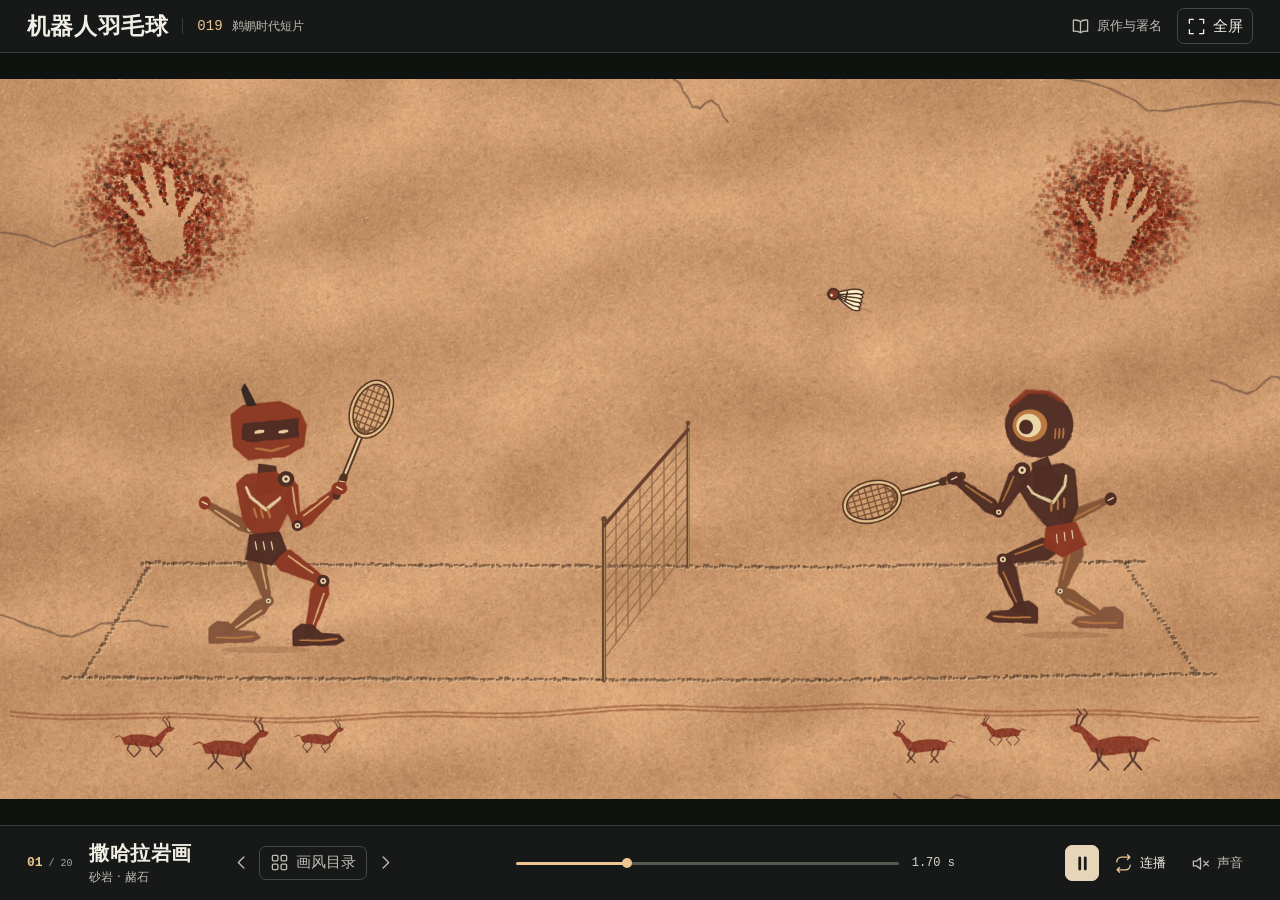
==== index.html @ e21fb422 "Serve only the interactive robot badminton showcase" ====
<!doctype html>
<html lang="zh-CN"><head>
<meta charset="utf-8"><meta name="viewport" content="width=device-width, initial-scale=1, viewport-fit=cover">
<meta name="color-scheme" content="dark"><meta name="theme-color" content="#171918">
<title>机器人羽毛球 · 20 种画风 | 鹈鹕时代短片 019</title>
<style>
:root{--bg:#171918;--fg:#f1eee6;--soft:#bdbdb4;--rule:#393c37;--gold:#edc693;--mono:"SFMono-Regular",Consolas,"Liberation Mono",monospace;font:15px/1.4 "MiSans","PingFang SC","Microsoft YaHei",system-ui,sans-serif;color:var(--fg);background:var(--bg)}
*{box-sizing:border-box}body{margin:0}button,a,input{font:inherit}button{color:inherit;cursor:pointer}a{color:var(--gold);text-underline-offset:.2em}button:focus-visible,a:focus-visible,input:focus-visible,canvas:focus-visible,summary:focus-visible{outline:2px solid var(--gold);outline-offset:3px}
button{border:1px solid transparent;border-radius:7px;background:none;padding:0}button:hover{background:#343731}.symbol{width:19px;height:19px;fill:none;stroke:currentColor;stroke-width:1.65;stroke-linecap:round;stroke-linejoin:round;flex:none}.defs{position:absolute;overflow:hidden;width:0;height:0}
.app{min-height:100vh;height:100svh;display:grid;grid-template-rows:auto minmax(0,1fr) auto}.top,.dock{display:flex;align-items:center;gap:15px;padding-inline:clamp(12px,2.1vw,40px);position:relative;z-index:2}.top{min-height:53px;border-bottom:1px solid var(--rule);justify-content:space-between}.identity,.tools,.buttons,.progress,.switches,.styleInfo{display:flex;align-items:center}
.identity{gap:14px}.identity h1{font-size:clamp(17px,1.8vw,24px);letter-spacing:.025em;font-weight:610;margin:0}.edition{font-size:12px;color:var(--soft);white-space:nowrap}.edition b{color:var(--gold);font:500 14px var(--mono);padding-right:6px}.identity .edition{border-left:1px solid var(--rule);padding-left:14px}
.tools,.buttons{gap:5px}.tool{display:inline-flex;align-items:center;justify-content:center;gap:7px;min-height:36px;padding:0 9px;color:var(--soft);white-space:nowrap}.tool:hover,.tool[aria-pressed=true]{color:var(--fg)}.tool[aria-pressed=true] .symbol{color:var(--gold)}.source{font-size:13px}.screen{color:var(--fg);border-color:#454840}.stage{position:relative;min-height:0;overflow:hidden;display:grid;place-items:center;background:#101210}.stage canvas{position:absolute;inset:0;display:block;width:100%;height:100%;object-fit:contain;touch-action:manipulation}
.dock{min-height:75px;border-top:1px solid var(--rule);justify-content:space-between;gap:clamp(8px,1.4vw,24px)}.styleInfo{gap:clamp(9px,1.3vw,21px);min-width:0}.idx,.clock{font:13px var(--mono);font-variant-numeric:tabular-nums;white-space:nowrap}.idx{color:var(--gold)}.idx small{color:#a4a89d;font-size:10px}.styleText{min-width:7.9em}.styleName{font-size:clamp(17px,1.6vw,24px);font-weight:600;letter-spacing:.025em;line-height:1.34}.material{color:var(--soft);font-size:12px;margin-top:2px}.switches{gap:1px}.arrow,.iconbtn{width:34px;height:36px;display:inline-grid;place-items:center}.arrow{color:var(--soft)}.pick{border-color:#474a43;padding:0 10px;min-height:34px}
.progress{flex:1;max-width:440px;gap:11px}.clock{color:#d7d9cd;min-width:3.5em;font-size:12px}.range{--p:0%;appearance:none;-webkit-appearance:none;min-width:42px;width:100%;height:22px;background:transparent;cursor:pointer}
.range::-webkit-slider-runnable-track{height:3px;border-radius:4px;background:linear-gradient(to right,var(--gold) 0 var(--p),#55594e var(--p) 100%)}
.range::-moz-range-track{height:3px;background:#55594e}.range::-moz-range-progress{height:3px;background:var(--gold)}.range::-webkit-slider-thumb{appearance:none;-webkit-appearance:none;background:var(--gold);border:0;border-radius:50%;width:10px;height:10px;margin-top:-3.5px}.range::-moz-range-thumb{width:10px;height:10px;border:0;background:var(--gold);border-radius:50%}
.buttons .play{color:#191b17;background:#e6d5b8;border-color:#e6d5b8}.buttons .play:hover{background:#f1e4cf}.switchLabel{font-size:13px}.status{position:absolute;bottom:18px;left:50%;transform:translateX(-50%);background:#302c25;color:#fff2dd;padding:6px 12px;border-radius:6px;z-index:3}.status:empty{display:none}
dialog{color:var(--fg);background:#20231f;border:1px solid #55594d;border-radius:14px;padding:0;width:min(820px,94vw);max-height:87svh;box-shadow:0 22px 90px #000a}dialog::backdrop{background:#0a0d0bcc}.modalHead,.modalFoot{display:flex;align-items:center;justify-content:space-between;gap:12px;padding:14px 20px}.modalHead{border-bottom:1px solid var(--rule)}.modalHead h2{font-size:19px;margin:0}.modalFoot{border-top:1px solid var(--rule);color:var(--soft);font-size:12px}.grid{display:grid;grid-template-columns:repeat(4,minmax(0,1fr));gap:5px;padding:12px}.grid button{position:relative;text-align:left;min-height:62px;padding:9px 10px;border:1px solid #393c35;color:var(--soft)}.grid button:hover{border-color:#737264}.grid button[aria-current=true]{background:#3c382f;border-color:#b79a71;color:var(--fg)}.grid .n{font:11px var(--mono);color:var(--gold);padding-right:6px}.grid .name{font-weight:600;color:var(--fg);font-size:15px}.grid small{display:block;font-size:11px;margin-top:3px}
.credits{width:min(630px,94vw)}.creditBody{padding:7px 20px 20px;font-size:14px;line-height:1.72}.creditBody a{overflow-wrap:anywhere}.creditBody details{border-top:1px solid var(--rule);padding:8px 0}.creditBody summary{cursor:pointer}.creditBody pre{white-space:pre-wrap;overflow-wrap:anywhere;color:var(--soft);font:12px/1.55 var(--mono)}
.present .app{position:fixed;inset:0;display:block;height:100dvh;min-height:0;background:#080908}.present .stage{position:absolute;inset:0;background:#080908}.present .top,.present .dock{position:absolute;left:0;right:0;background:#191c18ed;transition:opacity .18s}.present .top{top:0}.present .dock{bottom:0}.present.clean .top,.present.clean .dock{opacity:0;pointer-events:none}.present.clean,.present.clean .stage{cursor:none}
@media(min-width:1500px){.top{min-height:58px}.dock{min-height:83px}.styleText{min-width:10em}.progress{max-width:570px}}
@media(max-width:950px){.top,.dock{padding-inline:12px;gap:8px}.dock{min-height:65px}.styleText{min-width:6.2em}.indexTotal,.auxText{display:none}.tool{gap:4px;padding-inline:6px}.styleInfo{gap:7px}.grid{grid-template-columns:repeat(3,minmax(0,1fr))}}
@media(max-width:680px){.top{min-height:47px}.top .edition{font-size:11px;padding-left:9px}.identity{gap:9px}.top .source span,.top .screen span{display:none}.top .tool{min-width:34px}.dock{display:grid;grid-template-columns:minmax(0,1fr) auto;gap:8px 5px;padding-block:9px}.styleInfo{flex-wrap:nowrap}.switches{margin-left:auto}.styleText{min-width:0}.idx{font-size:12px}.material{font-size:11px}.buttons{grid-column:2;grid-row:1}.buttons .switchLabel{display:none}.progress{grid-column:1/-1;grid-row:2;max-width:none}.pick span{display:none}.pick{min-width:30px}.arrow,.iconbtn{width:30px}.grid{grid-template-columns:repeat(2,minmax(0,1fr))}.modalHead,.modalFoot{padding:9px 12px}.grid{padding:8px}.grid button{min-height:51px}.grid small{font-size:10px}}
@media(orientation:portrait){.app{height:auto;min-height:100svh;grid-template-rows:auto auto 1fr;align-content:start}.stage{aspect-ratio:16/9;width:100%;align-self:start}.dock{align-self:start}.present .stage{aspect-ratio:auto;height:100%}}
@media(orientation:landscape) and (max-height:520px){.top{min-height:34px}.top .tool,.top .iconbtn{min-height:28px;height:28px}.dock{min-height:46px}.material{display:none}.identity h1{font-size:16px}}
@media(prefers-reduced-motion:reduce){*{transition:none!important}}
.mobileList{display:none}.present .mobileList{display:none!important}
@media(orientation:portrait) and (max-width:950px){.app{min-height:0}.mobileList{display:block;padding:12px 7px 20px;border-top:1px solid var(--rule)}.mobileList h2{font-size:15px;margin:0 8px 3px;color:var(--soft)}.mobileList .grid{grid-template-columns:repeat(auto-fit,minmax(145px,1fr))}.mobileList .grid button{min-height:48px}}
</style></head><body>
<svg class="defs" aria-hidden="true" xmlns="http://www.w3.org/2000/svg"><defs>
<symbol id="i-grid" viewBox="0 0 24 24"><rect x="3" y="3" width="7" height="7" rx="1.4"/><rect x="14" y="3" width="7" height="7" rx="1.4"/><rect x="3" y="14" width="7" height="7" rx="1.4"/><rect x="14" y="14" width="7" height="7" rx="1.4"/></symbol>
<symbol id="i-full" viewBox="0 0 24 24"><path d="M8 3H3v5m13-5h5v5M3 16v5h5m13-5v5h-5"/></symbol><symbol id="i-shrink" viewBox="0 0 24 24"><path d="M3 8h5V3m13 5h-5V3M8 21v-5H3m13 5v-5h5"/></symbol>
<symbol id="i-book" viewBox="0 0 24 24"><path d="M12 6c-2-2-5-2.6-9-2v14c4-.6 7 0 9 2 2-2 5-2.6 9-2V4c-4-.6-7 0-9 2Zm0 0v14"/></symbol>
<symbol id="i-left" viewBox="0 0 24 24"><path d="m15 5-7 7 7 7"/></symbol><symbol id="i-right" viewBox="0 0 24 24"><path d="m9 5 7 7-7 7"/></symbol>
<symbol id="i-play" viewBox="0 0 24 24"><path d="m7 4 13 8-13 8Z" fill="currentColor" stroke="none"/></symbol><symbol id="i-pause" viewBox="0 0 24 24"><path d="M8.5 5v14m7-14v14" stroke-width="3.5"/></symbol>
<symbol id="i-cycle" viewBox="0 0 24 24"><path d="M3.5 10a6 6 0 0 1 6-6H20m-3-3 3 3-3 3m3.5 7a6 6 0 0 1-6 6H4m3 3-3-3 3-3"/></symbol>
<symbol id="i-volume" viewBox="0 0 24 24"><path d="M3 9h4l5-4v14l-5-4H3Zm13-2c3 2 3 8 0 10m3-13c5 4 5 12 0 16"/></symbol><symbol id="i-mute" viewBox="0 0 24 24"><path d="M3 9h4l5-4v14l-5-4H3Zm13 0 6 6m0-6-6 6"/></symbol>
<symbol id="i-close" viewBox="0 0 24 24"><path d="m5 5 14 14M19 5 5 19"/></symbol>
</defs></svg>
<main class="app">
<header class="top"><div class="identity"><h1>机器人羽毛球</h1><span class="edition"><b>019</b> 鹈鹕时代短片</span></div>
<div class="tools"><button class="tool source" id="creditButton" aria-label="原作与署名"><svg class="symbol" aria-hidden="true"><use href="#i-book"/></svg><span>原作与署名</span></button><button class="tool screen" id="full" aria-label="全屏展示" title="全屏展示 (F)"><svg class="symbol" aria-hidden="true"><use href="#i-full"/></svg><span>全屏</span></button></div></header>
<section class="stage" aria-label="动画主画面"><canvas id="film" width="1920" height="1080" tabindex="0" aria-label="两个机器人打同一回合羽毛球"></canvas><div id="status" class="status" role="status"></div></section>
<footer class="dock">
<div class="styleInfo"><span class="idx"><b id="number">01</b><small class="indexTotal"> / 20</small></span><div class="styleText"><div class="styleName" id="styleName">撒哈拉岩画</div><div class="material" id="material">砂岩 · 赭石</div></div>
<div class="switches"><button class="arrow" id="prev" aria-label="上一种画风" title="上一种画风 (←)"><svg class="symbol" aria-hidden="true"><use href="#i-left"/></svg></button><button class="tool pick" id="openMenu" aria-label="选择画风，全部 20 种" aria-haspopup="dialog"><svg class="symbol" aria-hidden="true"><use href="#i-grid"/></svg><span>画风目录</span></button><button class="arrow" id="next" aria-label="下一种画风" title="下一种画风 (→)"><svg class="symbol" aria-hidden="true"><use href="#i-right"/></svg></button></div></div>
<div class="progress"><input class="range" id="scrub" type="range" min="0" max="179" step="1" value="0" aria-label="逐帧查看六秒回合"><output class="clock" id="time" for="scrub">0.00 s</output></div>
<div class="buttons"><button class="iconbtn play" id="play" aria-label="暂停" title="暂停或播放 (空格)"><svg class="symbol" aria-hidden="true"><use href="#i-pause"/></svg></button><button class="tool" id="cycle" aria-label="连播二十种画风" aria-pressed="true" title="连播全部画风或循环当前画风"><svg class="symbol" aria-hidden="true"><use href="#i-cycle"/></svg><span class="switchLabel">连播</span></button><button class="tool" id="sound" aria-label="开启击球声" aria-pressed="false" title="击球声 (M)"><svg class="symbol" aria-hidden="true"><use href="#i-mute"/></svg><span class="switchLabel">声音</span></button></div>
</footer></main>
<section class="mobileList" aria-label="手机画风目录"><h2>画风目录</h2><div class="grid" id="compactList"></div></section>
<dialog id="menu" aria-labelledby="menuTitle"><div class="modalHead"><h2 id="menuTitle">20 种画风</h2><button class="iconbtn closer" aria-label="关闭画风目录"><svg class="symbol" aria-hidden="true"><use href="#i-close"/></svg></button></div><div class="grid" id="styleList"></div><div class="modalFoot"><span>切换画风会保留当前这一拍</span><span class="auxText">← → 换画风　空格 暂停　F 全屏</span></div></dialog>
<dialog class="credits" id="credits" aria-labelledby="creditTitle"><div class="modalHead"><h2 id="creditTitle">原作与署名</h2><button class="iconbtn closer" aria-label="关闭署名"><svg class="symbol" aria-hidden="true"><use href="#i-close"/></svg></button></div><div class="creditBody">
<p><b>《鹈鹕测试》Pelican Test</b><br>原作与画材代码 © 2026 Elbert，采用 MIT 许可。原作让一只骑车的鹈鹕穿过 20 个时代画框。<br><a href="https://github.com/orbitoo/pelican-test" target="_blank" rel="noopener noreferrer">orbitoo/pelican-test ↗</a> · <a href="https://github.com/orbitoo/pelican-test/tree/59c8ca2657ce5b2cf067969b5bda19d6609af8ac" target="_blank" rel="noopener noreferrer">本次采用的版本</a></p>
<p><b>本次改编 · 机器人羽毛球</b><br>Science Motion Skills 沿用原作的时代顺序、部分画材算法和双骨骼运动学，重新绘制了二十场球局。两台机器人的步法、挥拍、羽毛球轨迹、击球声和这张展示页为本示例制作。<br><a href="https://github.com/Kiki2018888/science-motion-skills/tree/main/skills/019-pelican-era-film" target="_blank" rel="noopener noreferrer">019 号技能与使用说明 ↗</a></p>
<details><summary>上游 MIT 许可全文</summary><pre>MIT License

Copyright (c) 2026 Elbert

Permission is hereby granted, free of charge, to any person obtaining a copy
of this software and associated documentation files (the &quot;Software&quot;), to deal
in the Software without restriction, including without limitation the rights
to use, copy, modify, merge, publish, distribute, sublicense, and/or sell
copies of the Software, and to permit persons to whom the Software is
furnished to do so, subject to the following conditions:

The above copyright notice and this permission notice shall be included in all
copies or substantial portions of the Software.

THE SOFTWARE IS PROVIDED &quot;AS IS&quot;, WITHOUT WARRANTY OF ANY KIND, EXPRESS OR
IMPLIED, INCLUDING BUT NOT LIMITED TO THE WARRANTIES OF MERCHANTABILITY,
FITNESS FOR A PARTICULAR PURPOSE AND NONINFRINGEMENT. IN NO EVENT SHALL THE
AUTHORS OR COPYRIGHT HOLDERS BE LIABLE FOR ANY CLAIM, DAMAGES OR OTHER
LIABILITY, WHETHER IN AN ACTION OF CONTRACT, TORT OR OTHERWISE, ARISING FROM,
OUT OF OR IN CONNECTION WITH THE SOFTWARE OR THE USE OR OTHER DEALINGS IN THE
SOFTWARE.
</pre></details><details><summary>技能包 MIT 许可</summary><pre>MIT License

Copyright (c) 2026 the contributors of the pelican-era-film skill package

Permission is hereby granted, free of charge, to any person obtaining a copy
of this software and associated documentation files (the &quot;Software&quot;), to deal
in the Software without restriction, including without limitation the rights
to use, copy, modify, merge, publish, distribute, sublicense, and/or sell
copies of the Software, and to permit persons to whom the Software is
furnished to do so, subject to the following conditions:

The above copyright notice and this permission notice shall be included in all
copies or substantial portions of the Software.

THE SOFTWARE IS PROVIDED &quot;AS IS&quot;, WITHOUT WARRANTY OF ANY KIND, EXPRESS OR
IMPLIED, INCLUDING BUT NOT LIMITED TO THE WARRANTIES OF MERCHANTABILITY,
FITNESS FOR A PARTICULAR PURPOSE AND NONINFRINGEMENT. IN NO EVENT SHALL THE
AUTHORS OR COPYRIGHT HOLDERS BE LIABLE FOR ANY CLAIM, DAMAGES OR OTHER
LIABILITY, WHETHER IN AN ACTION OF CONTRACT, TORT OR OTHERWISE, ARISING FROM,
OUT OF OR IN CONNECTION WITH THE SOFTWARE OR THE USE OR OTHER DEALINGS IN THE
SOFTWARE.

This license covers the skill instructions and helper scripts in this folder.
It does not relicense the Pelican Test film. A fetched copy remains
Copyright (c) 2026 Elbert under the MIT License shipped in that copy.
Third-party components and fonts keep the notices in references/notices.md.
</pre></details><details><summary>上游第三方声明原文</summary><pre># Third-Party Notices

This project (`《鹈鹕测试》 / Pelican Test`) is written from scratch as an original procedural animation work. No source code, rendered frames, cover art, voice samples, audio tracks, or art briefs were copied from any external short-film repository.

## Bundled / Runtime Open-Source Components

1. **p5.js (`^2.3.4`)**
   - License: GNU Lesser General Public License v2.1 (`LGPL-2.1`)
   - Upstream: https://p5js.org / https://github.com/processing/p5.js
   - Usage: Loaded unmodified as an external library (`public/vendor/p5.min.js`).

2. **p5.brush (`^3.0.0`)**
   - License: MIT License (`MIT`)
   - Copyright (c) Alejandro Campos Uribe
   - Upstream: https://github.com/acamposuribe/p5.brush
   - Transitive dependency: `simplex-noise` (MIT License, Copyright (c) Jonas Wagner)
   - Usage: Loaded as `public/vendor/p5.brush.js`.

3. **puppeteer-core (`^24.x`)**
   - License: Apache License 2.0 (`Apache-2.0`)
   - Upstream: https://github.com/puppeteer/puppeteer
   - Usage: Development/build-time frame &amp; audio capture client connecting to an existing Chrome DevTools Protocol endpoint (`127.0.0.1:19222`). No browser binaries are downloaded or bundled.

4. **Open-Source Fonts (`public/fonts/`)**
   - **Noto Serif SC** &amp; **Noto Sans SC** — SIL Open Font License 1.1 (`OFL-1.1`), Copyright Google LLC / Adobe.
   - **LXGW WenKai Screen (霞鹜文楷)** — SIL Open Font License 1.1 (`OFL-1.1`), Copyright LXGW &amp; Fontworks Inc. (derived from Klee One).
   - **JetBrains Mono** — SIL Open Font License 1.1 (`OFL-1.1`), Copyright JetBrains s.r.o.

5. **External Build Tooling (Not Bundled)**
   - **FFmpeg** — LGPL/GPL (invoked via system CLI in `tools/encode.sh` to mux rendered PNG sequences and procedurally synthesized WAV audio).

## Public-Domain Art Homage &amp; Fictional UI Notice

- Historical art movements and works referenced across scenes (Tassili n&#x27;Ajjer rock art, Ancient Egyptian tomb painting, Eastern Han stone reliefs, Tang dynasty *baimiao*, Northern Song monumental landscape after Fan Kuan&#x27;s *Travelers Among Mountains and Streams*, Zhang Zeduan&#x27;s *Along the River During the Qingming Festival*, Maya codices, Mughal court miniatures, Bada Shanren&#x27;s ink wash, Javanese *Wayang Kulit*, Hiroshige&#x27;s *Fifty-three Stations of the Tōkaidō*, Vincent van Gogh&#x27;s *The Starry Night* [1889], Edvard Munch&#x27;s *The Scream* [1893], and F. W. Murnau&#x27;s *Nosferatu* [1922]) are in the public domain.
- All software interfaces, 8-bit game stages, instant-messaging windows, vaporwave visuals, vertical short-video interfaces, and press-conference props are 100% original fictional designs containing no real brand names, logos, icons, copyrighted characters, level layouts, or sampled audio.
</pre></details></div></dialog>
<script>
// 原作画材.js
// Adapted from orbitoo/pelican-test, commit 59c8ca2657ce5b2cf067969b5bda19d6609af8ac.
// Copyright (c) 2026 Elbert. MIT. See 原作许可/LICENSE.


// rig/pelican.js

function solveTwoBoneIK(rx, ry, tx, ty, L1, L2, bendSign = 1) {
  let dx = tx - rx;
  let dy = ty - ry;
  let d = Math.hypot(dx, dy);
  const minD = Math.abs(L1 - L2) + 1e-3;
  const maxD = L1 + L2 - 1e-3;
  if (d < minD) d = minD;
  if (d > maxD) {
    const k = maxD / d;
    dx *= k;
    dy *= k;
    d = maxD;
  }
  const cosA = (L1 * L1 + d * d - L2 * L2) / (2 * L1 * d);
  const clampedCos = Math.max(-1, Math.min(1, cosA));
  const angleBase = Math.atan2(dy, dx);
  const angleOffset = bendSign * Math.acos(clampedCos);
  const kneeAngle = angleBase + angleOffset;
  return {
    x: rx + L1 * Math.cos(kneeAngle),
    y: ry + L1 * Math.sin(kneeAngle),
    hipAngle: kneeAngle,
  };
}

// scenes/s10_wayang.js

function punchHoleRow(ctx, x0, y0, x1, y1, count, radius, seed = 1) {
  for (let i = 0; i < count; i++) {
    const u = count === 1 ? 0.5 : i / (count - 1);
    const jitter = Math.sin(seed * 7.13 + i * 3.71) * 0.14;
    const r = Math.max(0.8, radius * (1 + jitter));
    const cx = lerp(x0, x1, u);
    const cy = lerp(y0, y1, u);
    ctx.beginPath();
    for (let k = 0; k < 8; k++) {
      const a = (k / 8) * Math.PI * 2 + i * 0.3;
      const rr = r * (k % 2 === 0 ? 1.04 : 0.94);
      if (k === 0) ctx.moveTo(cx + Math.cos(a) * rr, cy + Math.sin(a) * rr);
      else ctx.lineTo(cx + Math.cos(a) * rr, cy + Math.sin(a) * rr);
    }
    ctx.closePath();
    ctx.fill();
  }
}

function punchHoleArc(ctx, cx, cy, r, a0, a1, count, holeR) {
  for (let i = 0; i < count; i++) {
    const u = count === 1 ? 0.5 : i / (count - 1);
    const a = lerp(a0, a1, u);
    const px = cx + Math.cos(a) * r;
    const py = cy + Math.sin(a) * r;
    ctx.beginPath();
    for (let k = 0; k < 8; k++) {
      const ka = (k / 8) * Math.PI * 2 + a;
      const rr = holeR * (k % 2 === 0 ? 1.05 : 0.93);
      if (k === 0) ctx.moveTo(px + Math.cos(ka) * rr, py + Math.sin(ka) * rr);
      else ctx.lineTo(px + Math.cos(ka) * rr, py + Math.sin(ka) * rr);
    }
    ctx.closePath();
    ctx.fill();
  }
}

function punchPetalSlot(ctx, x, y, rx, ry, rot) {
  ctx.save();
  ctx.translate(x, y);
  ctx.rotate(rot);
  ctx.beginPath();
  ctx.moveTo(-rx, 0);
  ctx.quadraticCurveTo(-rx * 0.15, -ry * 1.32, rx, -ry * 0.12);
  ctx.quadraticCurveTo(rx * 0.12, ry * 1.28, -rx, 0);
  ctx.closePath();
  ctx.fill();
  ctx.restore();
}

function drawGegelPivot(ctx, x, y, r = 4.4) {
  ctx.save();
  ctx.translate(x, y);
  ctx.fillStyle = '#fff0ab';
  ctx.strokeStyle = '#241006';
  ctx.lineWidth = 1.45;
  ctx.beginPath();
  for (let i = 0; i < 8; i++) {
    const a = (i / 8) * Math.PI * 2;
    const rr = r * (i % 2 === 0 ? 1.04 : 0.95);
    if (i === 0) ctx.moveTo(Math.cos(a) * rr, Math.sin(a) * rr);
    else ctx.lineTo(Math.cos(a) * rr, Math.sin(a) * rr);
  }
  ctx.closePath();
  ctx.fill();
  ctx.stroke();

  ctx.fillStyle = '#a42216';
  ctx.fillRect(-r * 0.36, -r * 0.36, r * 0.72, r * 0.72);
  ctx.restore();
}

// scenes/s11_ukiyoe.js

const PLATE_OFFSETS = {
  blue: { dx: 1.65, dy: -0.95 },
  beni: { dx: -1.45, dy: 1.15 },
  green: { dx: 1.25, dy: 1.40 },
  ochre: { dx: -1.15, dy: -1.10 },
};

function hash11(n) {
  const s = Math.sin(n * 127.1 + 311.7) * 43758.5453123;
  return s - Math.floor(s);
}

function sampleQuad(p0, p1, p2, n = 14) {
  const pts = [];
  for (let i = 0; i <= n; i++) {
    const u = i / n;
    const iu = 1 - u;
    pts.push({
      x: iu * iu * p0.x + 2 * iu * u * p1.x + u * u * p2.x,
      y: iu * iu * p0.y + 2 * iu * u * p1.y + u * u * p2.y,
    });
  }
  return pts;
}

function drawCarvedKeyblockCurve(ctx, pts, wStart, wMid, wEnd, color = '#171512', seed = 1) {
  if (pts.length < 2) return;
  const n = pts.length;
  const left = [];
  const right = [];

  for (let i = 0; i < n; i++) {
    const u = i / (n - 1);
    const baseW =
      u < 0.5
        ? lerp(wStart, wMid, smoothstep(0, 0.5, u))
        : lerp(wMid, wEnd, smoothstep(0.5, 1, u));
    const chatter = 1 + (hash11(i * 3.7 + seed * 19.3) - 0.5) * 0.24;
    const w = Math.max(0.55, baseW * chatter);

    const pPrev = pts[Math.max(0, i - 1)];
    const pNext = pts[Math.min(n - 1, i + 1)];
    let tx = pNext.x - pPrev.x;
    let ty = pNext.y - pPrev.y;
    const len = Math.hypot(tx, ty) || 1;
    tx /= len;
    ty /= len;

    const wob = (hash11(i * 7.1 + seed * 5.9) - 0.5) * Math.min(0.85, baseW * 0.22);
    const nx = -ty * (w * 0.5) + -ty * wob;
    const ny = tx * (w * 0.5) + tx * wob;
    left.push({ x: pts[i].x + nx, y: pts[i].y + ny });
    right.push({ x: pts[i].x - nx, y: pts[i].y - ny });
  }

  ctx.fillStyle = color;
  ctx.beginPath();
  // Angled chisel entry nib (入木)
  ctx.moveTo(left[0].x, left[0].y);
  for (let i = 1; i < n; i++) ctx.lineTo(left[i].x, left[i].y);
  for (let i = n - 1; i >= 0; i--) ctx.lineTo(right[i].x, right[i].y);
  ctx.closePath();
  ctx.fill();
}

function drawHiroshigePineFoliage(ctx, cx, cy, rx, ry, leanAngle, seed = 1, breathDx = 0, breathDy = 0) {
  ctx.save();
  ctx.translate(cx, cy);
  ctx.rotate(leanAngle);

  // 1. Misregistered mineral-green woodblock color pad (草緑色版 + multiply 叠印)
  ctx.save();
  ctx.translate(PLATE_OFFSETS.green.dx + breathDx, PLATE_OFFSETS.green.dy + breathDy);
  ctx.globalCompositeOperation = 'multiply';
  const lobes = [
    { dx: -rx * 0.52, dy: ry * 0.14, lx: rx * 0.48, ly: ry * 0.56, col: '#3d6344' },
    { dx: 0, dy: -ry * 0.22, lx: rx * 0.62, ly: ry * 0.68, col: '#4e784f' },
    { dx: rx * 0.48, dy: ry * 0.18, lx: rx * 0.44, ly: ry * 0.52, col: '#385c3f' },
    { dx: -rx * 0.22, dy: -ry * 0.06, lx: rx * 0.46, ly: ry * 0.54, col: '#648a58' },
    { dx: rx * 0.20, dy: -ry * 0.12, lx: rx * 0.42, ly: ry * 0.48, col: '#739660' },
  ];
  for (const lb of lobes) {
    ctx.fillStyle = lb.col;
    ctx.beginPath();
    const steps = 15;
    for (let i = 0; i <= steps; i++) {
      const a = (i / steps) * Math.PI * 2;
      const jag = 1 + 0.18 * Math.sin(a * 5 + seed * 1.7) + 0.11 * Math.cos(a * 8 - seed);
      const px = lb.dx + Math.cos(a) * lb.lx * jag;
      const py = lb.dy + Math.sin(a) * lb.ly * jag * (Math.sin(a) > 0 ? 0.54 : 1.12);
      if (i === 0) ctx.moveTo(px, py);
      else ctx.lineTo(px, py);
    }
    ctx.closePath();
    ctx.fill();
  }
  ctx.restore();

  // 2. Asymmetric gouged sumi pine-needle bursts (松葉墨針簇 — tapered chisel triangles, not blunt lines!)
  const hubs = [
    { hx: -rx * 0.56, hy: ry * 0.26, r: rx * 0.50, a0: Math.PI * 0.92, a1: Math.PI * 1.88, n: 15 },
    { hx: -rx * 0.16, hy: ry * 0.10, r: rx * 0.60, a0: Math.PI * 0.98, a1: Math.PI * 2.02, n: 19 },
    { hx: rx * 0.28, hy: ry * 0.14, r: rx * 0.54, a0: Math.PI * 1.08, a1: Math.PI * 2.14, n: 16 },
    { hx: rx * 0.58, hy: ry * 0.30, r: rx * 0.42, a0: Math.PI * 1.22, a1: Math.PI * 2.18, n: 12 },
  ];

  for (let hIdx = 0; hIdx < hubs.length; hIdx++) {
    const hb = hubs[hIdx];
    drawCarvedKeyblockCurve(
      ctx,
      [
        { x: hb.hx * 0.35, y: ry * 0.44 },
        { x: hb.hx * 0.72, y: hb.hy + 7 },
        { x: hb.hx, y: hb.hy + 2 },
      ],
      2.5,
      2.0,
      1.3,
      '#171411',
      seed + hIdx
    );

    ctx.fillStyle = '#141914';
    for (let i = 0; i < hb.n; i++) {
      const u = i / (hb.n - 1);
      const jitterA = Math.sin(i * 3.7 + seed + hIdx) * 0.055;
      const a = lerp(hb.a0, hb.a1, u) + jitterA;
      const lenMul = 0.68 + 0.40 * Math.abs(Math.sin(i * 2.3 + hIdx * 1.9 + seed));
      const rIn = hb.r * (0.09 + (i % 3) * 0.055);
      const rOut = hb.r * lenMul;
      const ca = Math.cos(a);
      const sa = Math.sin(a);
      const halfBase = i % 3 === 0 ? 1.15 : 0.82;
      const x0 = hb.hx + ca * rIn;
      const y0 = hb.hy + sa * rIn;
      ctx.beginPath();
      ctx.moveTo(x0 - sa * halfBase, y0 + ca * halfBase);
      ctx.lineTo(hb.hx + ca * rOut, hb.hy + sa * rOut);
      ctx.lineTo(x0 + sa * halfBase, y0 - ca * halfBase);
      ctx.closePath();
      ctx.fill();
    }
  }

  ctx.restore();
}

function withColorPlate(ctx, plateOffset, alpha, fn) {
  ctx.save();
  ctx.translate(plateOffset.dx, plateOffset.dy);
  ctx.globalCompositeOperation = 'multiply';
  ctx.globalAlpha = alpha;
  fn();
  ctx.restore();
}

// scenes/s16_8bit.js

const FONT_5X7 = {
  '0': ['01110', '10011', '10101', '11001', '10001', '10001', '01110'],
  '1': ['00100', '01100', '00100', '00100', '00100', '00100', '01110'],
  '2': ['01110', '10001', '00001', '00110', '01000', '10000', '11111'],
  '3': ['11110', '00001', '00001', '01110', '00001', '00001', '11110'],
  '4': ['00010', '00110', '01010', '10010', '11111', '00010', '00010'],
  '5': ['11111', '10000', '11110', '00001', '00001', '10001', '01110'],
  '6': ['00110', '01000', '10000', '11110', '10001', '10001', '01110'],
  '7': ['11111', '00001', '00010', '00100', '01000', '01000', '01000'],
  '8': ['01110', '10001', '10001', '01110', '10001', '10001', '01110'],
  '9': ['01110', '10001', '10001', '01111', '00001', '00010', '01100'],
  A: ['01110', '10001', '10001', '11111', '10001', '10001', '10001'],
  B: ['11110', '10001', '10001', '11110', '10001', '10001', '11110'],
  C: ['01110', '10001', '10000', '10000', '10000', '10001', '01110'],
  D: ['11110', '10001', '10001', '10001', '10001', '10001', '11110'],
  E: ['11111', '10000', '10000', '11110', '10000', '10000', '11111'],
  G: ['01110', '10001', '10000', '10111', '10001', '10001', '01110'],
  I: ['01110', '00100', '00100', '00100', '00100', '00100', '01110'],
  L: ['10000', '10000', '10000', '10000', '10000', '10000', '11111'],
  N: ['10001', '11001', '10101', '10011', '10001', '10001', '10001'],
  O: ['01110', '10001', '10001', '10001', '10001', '10001', '01110'],
  P: ['11110', '10001', '10001', '11110', '10000', '10000', '10000'],
  R: ['11110', '10001', '10001', '11110', '10100', '10010', '10001'],
  S: ['01111', '10000', '10000', '01110', '00001', '00001', '11110'],
  T: ['11111', '00100', '00100', '00100', '00100', '00100', '00100'],
  U: ['10001', '10001', '10001', '10001', '10001', '10001', '01110'],
  W: ['10001', '10001', '10001', '10101', '10101', '11011', '10001'],
  x: ['00000', '00000', '10001', '01010', '00100', '01010', '10001'],
  '.': ['00000', '00000', '00000', '00000', '00000', '01100', '01100'],
  '-': ['00000', '00000', '00000', '11111', '00000', '00000', '00000'],
  '+': ['00000', '00100', '00100', '11111', '00100', '00100', '00000'],
  '!': ['00100', '00100', '00100', '00100', '00100', '00000', '00100'],
  ' ': ['00000', '00000', '00000', '00000', '00000', '00000', '00000'],
};

function pline(targetFn, x0, y0, x1, y1, c, thick = 1) {
  let ix0 = Math.round(x0);
  let iy0 = Math.round(y0);
  const ix1 = Math.round(x1);
  const iy1 = Math.round(y1);
  const dx = Math.abs(ix1 - ix0);
  const sx = ix0 < ix1 ? 1 : -1;
  const dy = -Math.abs(iy1 - iy0);
  const sy = iy0 < iy1 ? 1 : -1;
  let err = dx + dy;

  for (let guard = 0; guard < 512; guard++) {
    if (thick <= 1) {
      targetFn(ix0, iy0, c);
    } else if (thick === 2) {
      targetFn(ix0, iy0, c);
      targetFn(ix0 + 1, iy0, c);
      targetFn(ix0, iy0 + 1, c);
      targetFn(ix0 + 1, iy0 + 1, c);
    } else {
      for (let oy = -1; oy <= 1; oy++) {
        for (let ox = -1; ox <= 1; ox++) {
          targetFn(ix0 + ox, iy0 + oy, c);
        }
      }
    }
    if (ix0 === ix1 && iy0 === iy1) break;
    const e2 = 2 * err;
    if (e2 >= dy) {
      err += dy;
      ix0 += sx;
    }
    if (e2 <= dx) {
      err += dx;
      iy0 += sy;
    }
  }
}

function tileHash(a, b) {
  let h = (Math.imul(a, 374761393) + Math.imul(b, 668265263)) ^ 0x5bf03635;
  h = Math.imul(h ^ (h >>> 13), 1274126177);
  return ((h ^ (h >>> 16)) >>> 0) % 100;
}

// 球局.js
const W = 960, H = 540, TAU = 2 * Math.PI, COURT_END = 5.12;
const lerp = (a, b, u) => a + (b - a) * u;
const clamp = (v, a = 0, b = 1) => Math.min(b, Math.max(a, v));
function smoothstep(lo, hi, v) { const u = clamp((v - lo) / (hi - lo)); return u * u * (3 - 2 * u); }
const pt = (x,y) => ({x,y});
function randomSource(seed) {
  let n = seed >>> 0;
  return () => { n = (Math.imul(1664525, n) + 1013904223) >>> 0; return n / 4294967296; };
}
function layer(draw, w = W, h = H, density = 2) {
  const canvas = document.createElement('canvas');
  canvas.width = Math.round(w * density); canvas.height = Math.round(h * density);
  const c = canvas.getContext('2d');
  c.scale(density,density); c.lineJoin = 'round'; c.lineCap = 'round';
  draw(c);
  return canvas;
}
function shape(c, d, fill, edge, width = 1.5) {
  const p = new Path2D(d);
  if (fill) { c.fillStyle = fill; c.fill(p); }
  if (edge) { c.strokeStyle = edge; c.lineWidth = width; c.stroke(p); }
}
function loop(c, points, fill, edge, width = 1.5) {
  c.beginPath(); points.forEach(([x,y],i) => i ? c.lineTo(x,y) : c.moveTo(x,y)); c.closePath();
  if (fill) { c.fillStyle = fill; c.fill(); } if (edge) { c.strokeStyle = edge; c.lineWidth = width; c.stroke(); }
}
function oval(c,x,y,rx,ry,fill,edge,width=1.5,angle=0) {
  c.beginPath(); c.ellipse(x,y,rx,ry,angle,0,TAU);
  if (fill) {c.fillStyle=fill;c.fill();} if(edge){c.lineWidth=width;c.strokeStyle=edge;c.stroke();}
}
function line(c,x1,y1,x2,y2,color,width=1) {
  c.strokeStyle=color;c.lineWidth=width;c.beginPath();c.moveTo(x1,y1);c.lineTo(x2,y2);c.stroke();
}
function space(c,x,y,angle,sx,sy,draw) {
  c.save(); c.translate(x,y); c.rotate(angle); c.scale(sx,sy); draw(c); c.restore();
}
function segment(c,a,b,draw) {
  const dx=b.x-a.x, dy=b.y-a.y;
  space(c,a.x,a.y,Math.atan2(dy,dx),1,1,()=>draw(Math.hypot(dx,dy)));
}
function paperGrain(c,seed,amount) {
  const tile=document.createElement('canvas'); tile.width=193;tile.height=179;
  const tc=tile.getContext('2d');const im=tc.createImageData(tile.width,tile.height), rng=randomSource(seed);
  for(let i=0;i<im.data.length;i+=4){
    const ch=rng()<0.52?36:255;
    im.data[i]=ch;im.data[i+1]=ch;im.data[i+2]=ch;im.data[i+3]=Math.floor(rng()*amount);
  }
  tc.putImageData(im,0,0); c.fillStyle=c.createPattern(tile,'repeat');c.fillRect(0,0,W,H);
}
const idle=[40,7,-68,0,2,-36,13,0];
// Grip, shaft angle, body lean and knee compression share the contact clock.
// All coordinates here face the net. The right player is mirrored only when drawn.
const strokes={
  serve: [[6,32,107,-8,11,65,-4,-4],[14,39,100,-4,12,65,-4,-3],[47,39,3,12,5,-21,-4,1],[47,-9,-58,15,0,-39,7,3]],
  high: [[19,-32,-143,-7,9,34,-28,-10],[14,-44,-164,-8,4,25,-36,-13],[46,-44,-52,9,-3,-30,4,-8],[52,6,24,19,8,-42,17,4]],
  net: [[17,22,-86,8,11,-31,12,4],[28,27,-81,13,12,-42,16,5],[65,16,-11,26,15,-54,22,7],[55,-8,-43,23,10,-49,19,2]],
  lift: [[19,27,77,10,12,-34,9,4],[27,37,72,16,15,-44,15,4],[61,21,-12,22,14,-49,20,6],[45,-15,-72,15,5,-43,15,-4]],
  smash: [[-2,-26,-165,-14,20,31,-27,-15],[7,-43,-156,-12,1,43,-40,-16],[44,-52,-55,16,-5,-26,2,-9],[47,18,47,25,10,-52,1,6]],
  miss: [[24,20,-8,10,9,-30,13,4],[35,25,4,15,14,-37,12,6],[65,27,14,24,20,-49,5,9],[56,38,23,21,19,-50,2,10]]
};
const hits=[
  {t:.5,side:0,kind:'serve',arc:105,drag:.22},
  {t:1.5,side:1,kind:'high',arc:84,drag:.27},
  {t:2.5,side:0,kind:'net',arc:87,drag:.18},
  {t:3.5,side:1,kind:'lift',arc:120,drag:.30},
  {t:4.5,side:0,kind:'smash',arc:14,drag:.32}
];
const gestures=[...hits,{t:5.24,side:1,kind:'miss'}];
const footwork=[
 [
  [[0,143],[.68,143],[1.08,168],[1.7,168],[2.17,198],[2.67,198],[3.02,170],[3.31,170],[3.76,132],[4.18,132],[4.81,152],[6,152]],
  [[0,210],[.88,210],[1.32,231],[1.71,231],[2.35,302],[2.70,302],[3.2,229],[3.63,229],[4.01,193],[4.18,193],[4.81,219],[6,219]]
 ],[
  [[0,796],[.49,796],[.91,831],[1.72,831],[2.17,797],[2.62,797],[3.22,752],[3.72,752],[4.2,783],[4.6,783],[5.22,757],[6,757]],
  [[0,732],[.75,732],[1.19,770],[1.62,770],[2.02,740],[2.43,740],[2.88,701],[3.07,701],[3.43,643],[3.68,643],[4.27,725],[4.61,725],[5.28,645],[6,645]]
 ]
];
function footAt(track,t) {
  let i=1; while(i<track.length-1 && t>track[i][0]) i++;
  const [a,x0]=track[i-1], [b,x1]=track[i], u=clamp((t-a)/(b-a));
  return {x:lerp(x0,x1,smoothstep(0,1,u)),lift:Math.sin(Math.PI*u)*Math.min(18,Math.abs(x1-x0)*.35)};
}
function swingAt(side,t) {
  const event=gestures.find(e=>e.side===side && t>=e.t-.50 && t<e.t+.48);
  if(!event) return [...idle];
  const [wind,cock,hit,follow]=strokes[event.kind];
  const ready=event.kind==='serve'?[19,30,69,-3,8,65,-5,0]:idle;
  const keys=[[-.50,ready],[-.26,wind],[-.105,cock],[0,hit],[.138,follow],[.48,idle]];
  const d=t-event.t;
  for(let i=1;i<keys.length;i++){
    if(d<=keys[i][0]){
      const [a,p]=keys[i-1], [b,q]=keys[i], u=smoothstep(a,b,d);
      return p.map((v,j)=>lerp(v,q[j],u));
    }
  }
  return [...idle];
}
function pose(side,t) {
  const dir=side?-1:1, floor=side?416:427, [back,front]=footwork[side].map(k=>footAt(k,t));
  const x=(back.x+front.x)/2;
  const jump=side?0:60*Math.sin(Math.PI*clamp((t-4.23)/.56));
  const cheer=side?0:smoothstep(5.22,5.62,t);
  const a=swingAt(side,t);
  const sy=floor-129+a[4]-jump-Math.max(back.lift,front.lift)*.18;
  const hip=pt(0,sy+57), shoulder=pt(15+a[3],sy), backShoulder=pt(-10+a[3],sy+5);
  const head=pt(a[3]+2,sy-32);
  const ankleB=pt(dir*(back.x-x),floor-10-back.lift-jump*.88);
  const ankleF=pt(dir*(front.x-x),floor-8-front.lift-jump*1.06);
  const hipB=pt(hip.x-9,hip.y-2), hipF=pt(hip.x+8,hip.y);
  const ik=(a,b,l1,l2,bend)=>solveTwoBoneIK(a.x,a.y,b.x,b.y,l1,l2,bend);
  const kneeB=ik(hipB,ankleB,38,42,-1), kneeF=ik(hipF,ankleF,40,44,-1);
  const grip=pt(shoulder.x+a[0], shoulder.y+a[1]);
  const free=pt(backShoulder.x+a[5],backShoulder.y+lerp(a[6],-37,cheer));
  const elbow=ik(shoulder,grip,36,42,1), freeElbow=ik(backShoulder,free,33,39,-1);
  const theta=a[2]*Math.PI/180, sweet=pt(grip.x+64*Math.cos(theta),grip.y+64*Math.sin(theta));
  return {side,dir,x,floor,hip,hipB,hipF,head,shoulder,backShoulder,ankleB,ankleF,kneeB,kneeF,
    grip,free,elbow,freeElbow,theta,sweet,worldSweet:pt(x+dir*sweet.x,sweet.y),jump,cheer,
    lean:Math.atan2(a[3],62),nod:a[7]*Math.PI/180,world:p=>pt(x+dir*p.x,p.y)};
}
const land=pt(610,420);
const contacts=hits.map(h=>pose(h.side,h.t).worldSweet);
function shuttlePos(t) {
  if(t<.5) {
    const hand=pose(0,Math.min(t,.28));
    const release=hand.world(pt(hand.free.x+5,hand.free.y-4));
    const u=clamp((t-.28)/.22);
    return pt(lerp(release.x,contacts[0].x,u),lerp(release.y,contacts[0].y,u)-16*Math.sin(Math.PI*u));
  }
  if(t>=COURT_END){
    const u=clamp((t-COURT_END)/.24);
    return pt(land.x+9*smoothstep(0,1,u),land.y-4*Math.sin(Math.PI*u));
  }
  let i=0; while(i<hits.length-1 && t>=hits[i+1].t) i++;
  const event=hits[i], end=i+1<hits.length?hits[i+1].t:COURT_END;
  const p=contacts[i], q=contacts[i+1]||land, u=clamp((t-event.t)/(end-event.t));
  return pt(lerp(p.x,q.x,u+event.drag*u*(1-u)),lerp(p.y,q.y,u)-4*event.arc*u*(1-u));
}
function shuttleAngle(t){
  if(t<.28) return 1.45;
  if(t>=COURT_END) return lerp(.78,2.66,smoothstep(COURT_END,COURT_END+.23,t));
  const next=shuttlePos(t+.001), p=shuttlePos(t);
  return Math.atan2(next.y-p.y,next.x-p.x);
}
function frameClock(t,hz) { return hz ? Math.floor(t*hz+1e-7)/hz : t; }
function impact(t) { return hits.find(h=>t>=h.t && t<h.t+.135); }
function drawRacket(c,r,p) {
  space(c,r.grip.x,r.grip.y,r.theta,1,1,()=>{
    line(c,-5,0,47,0,p.dark,4.4);line(c,8,0,47,0,p.shaft,1.6);
    shape(c,'M43 0 Q48 -3 51 -7 M43 0 Q48 3 51 7',null,p.dark,1.6);
    c.save(); c.beginPath();c.ellipse(64,0,21,14,0,0,TAU);c.clip();
    if(p.face){c.fillStyle=p.face;c.fillRect(42,-16,44,32);}
    for(let x=47;x<85;x+=5)line(c,x,-16,x,16,p.strings,1.05);
    for(let y=-12;y<=12;y+=4)line(c,41,y,87,y,p.strings,1.05);
    c.restore();oval(c,64,0,21,14,null,p.dark,4);oval(c,64,0,21,14,null,p.edge,1.8);
    line(c,-6,0,9,0,p.dark,6);for(let x=-4;x<=7;x+=3)line(c,x,-2,x+1,2,p.edge,1);
  });
}
function shuttleVector(c,t,p) {
  const b=shuttlePos(t),ang=shuttleAngle(t),event=impact(t);
  const latest=hits.filter(e=>e.t<=t).at(-1);
  if(latest && t>latest.t+.018 && t<COURT_END){
    [0,1].forEach(i=>{
      const a=shuttlePos(Math.max(latest.t,t-.075-i*.018)),m=shuttlePos(Math.max(latest.t,t-.042)),z=shuttlePos(Math.max(latest.t,t-.026));
      c.save();c.globalAlpha=i ? .44 : .67;
      drawCarvedKeyblockCurve(c,[pt(a.x,a.y+i*4),pt(m.x,m.y+i*4),pt(z.x,z.y+i*4)],.5,1.7,.5,p.trail,13+i);c.restore();
    });
  }
  if(event){
    const q=contacts[hits.indexOf(event)],u=(t-event.t)/.135;
    for(let i=0;i<5;i++) {const z=-2.92+i*.63+(event.side ? .28 : 0),r=13+13*u;
      line(c,q.x+Math.cos(z)*r,q.y+Math.sin(z)*r,q.x+Math.cos(z)*(r+8*(1-u)),q.y+Math.sin(z)*(r+8*(1-u)),p.flash,1.8);}
  }
  space(c,b.x,b.y,ang,1,1,()=>{
    for(let j=-2;j<=2;j++){
      const off=j*3.15;
      const feather='M-2 0 Q-9 '+(off*.6-2)+' -17 '+(off-2)+' Q-23 '+(off-2)+' -22 '+off+' Q-18 '+(off+4)+' -3 2 Z';
      shape(c,feather,p.feather,p.ink,1.05);
    }
    line(c,-10,-3,-10,4,p.ink,1.3);oval(c,-.2,0,4.1,3.9,p.cork,p.ink,1.45);
    oval(c,1,-1.2,1,1,p.feather);
  });
}


// 时代画材.js
// Selected material routines from orbitoo/pelican-test @ 59c8ca2657ce5b2cf067969b5bda19d6609af8ac.
// Copyright (c) 2026 Elbert. MIT. The full notice is included in the offline film.

const Tomb = (()=>{


const EGYPT = {
  plasterLight: '#f1e2be',
  plasterMid: '#e6cfa0',
  plasterWarm: '#d8bc86',
  limestoneRaw: '#bfa474',
  mounaMud: '#97794e',
  vermilionGrid: '#bf3f23',
  carnelian: '#be3b1e',
  carnelianDeep: '#892510',
  gold: '#d89d24',
  goldBright: '#f3c54b',
  goldHighlight: '#fff0a6',
  bronzeDark: '#825412',
  lapis: '#174b74',
  lapisBright: '#216294',
  lapisDeep: '#0f304a',
  turquoise: '#1e7b80',
  turquoiseLight: '#3fa3a5',
  malachite: '#2c6d48',
  alabaster: '#f8f0df',
  ochreWash: '#dfb365',
  kohl: '#191410',
  terracotta: '#b95530',
};

function hash2e(ix, iy, seed = 2029) {
  let h = (Math.imul(ix, 374761393) + Math.imul(iy, 668265263) + Math.imul(seed, 1442695041)) | 0;
  h = Math.imul(h ^ (h >>> 13), 1274126177);
  return ((h ^ (h >>> 16)) >>> 0) * 2.3283064365386963e-10;
}

function vNoise2D(x, y, seed) {
  const ix = Math.floor(x);
  const iy = Math.floor(y);
  const fx = x - ix;
  const fy = y - iy;
  const ux = fx * fx * (3 - 2 * fx);
  const uy = fy * fy * (3 - 2 * fy);
  const a = hash2e(ix, iy, seed);
  const b = hash2e(ix + 1, iy, seed);
  const c = hash2e(ix, iy + 1, seed);
  const d = hash2e(ix + 1, iy + 1, seed);
  return a + (b - a) * ux + (c - a) * uy + (a - b - c + d) * ux * uy;
}

function rushRingPoints(cx, cy, rx, ry, segments = 18, rng = null, rot = 0, ecc = 0.045) {
  const pts = [];
  const ca = Math.cos(rot);
  const sa = Math.sin(rot);
  const p1 = rng ? rng() * Math.PI * 2 : 0.7;
  const p2 = rng ? rng() * Math.PI * 2 : 2.1;
  for (let i = 0; i <= segments; i++) {
    const a = (i / segments) * Math.PI * 2;
    const wobble =
      i === segments
        ? pts[0]._w
        : 1 + Math.sin(a * 2 + p1) * ecc + Math.cos(a * 3 + p2) * (ecc * 0.6) + (rng ? (rng() - 0.5) * ecc * 0.7 : 0);
    const lx = Math.cos(a) * rx * wobble;
    const ly = Math.sin(a) * ry * wobble;
    const pt = [cx + lx * ca - ly * sa, cy + lx * sa + ly * ca];
    pt._w = wobble;
    pts.push(pt);
  }
  return pts;
}

function rushStroke(ctx, pts, rng, {
  color = EGYPT.kohl,
  width = 1.9,
  tremor = 0.55,
  alpha = 0.95,
  dryTail = true,
  subStep = 9,
} = {}) {
  if (!pts || pts.length < 2) return;

  const dense = [pts[0]];
  for (let i = 0; i < pts.length - 1; i++) {
    const [x0, y0] = pts[i];
    const [x1, y1] = pts[i + 1];
    const d = Math.hypot(x1 - x0, y1 - y0);
    const n = Math.max(1, Math.ceil(d / subStep));
    for (let k = 1; k <= n; k++) {
      const u = k / n;
      const midEnv = Math.sin(u * Math.PI);
      const jx = rng ? (rng() - 0.5) * tremor * (0.5 + midEnv * 0.8) : 0;
      const jy = rng ? (rng() - 0.5) * tremor * (0.5 + midEnv * 0.8) : 0;
      dense.push([x0 + (x1 - x0) * u + jx, y0 + (y1 - y0) * u + jy]);
    }
  }

  ctx.save();
  ctx.strokeStyle = color;
  ctx.lineCap = 'round';
  ctx.lineJoin = 'round';

  // Primary reed nib body
  ctx.globalAlpha = alpha;
  ctx.lineWidth = width;
  ctx.beginPath();
  for (let i = 0; i < dense.length; i++) {
    const [px, py] = dense[i];
    if (i === 0) ctx.moveTo(px, py);
    else ctx.lineTo(px, py);
  }
  ctx.stroke();

  // Secondary frayed rush fiber edge + start nib ink-pooling accent
  if (width >= 1.3) {
    ctx.globalAlpha = alpha * 0.42;
    ctx.lineWidth = Math.max(0.7, width * 0.48);
    ctx.beginPath();
    const endLimit = dryTail ? Math.max(1, dense.length - 1) : dense.length;
    for (let i = 0; i < endLimit; i++) {
      const [px, py] = dense[i];
      const off = (rng ? rng() - 0.35 : 0.2) * width * 0.42;
      if (i === 0) ctx.moveTo(px + off, py + off * 0.6);
      else ctx.lineTo(px + off, py + off * 0.6);
    }
    ctx.stroke();

    // Subtle wet-ink nib press at stroke start
    ctx.fillStyle = color;
    ctx.globalAlpha = alpha * 0.38;
    const r0 = width * 0.58;
    ctx.fillRect(dense[0][0] - r0 * 0.5, dense[0][1] - r0 * 0.5, r0, r0 * 0.9);
  }

  ctx.restore();
}

function temperaPoly(ctx, pts, rng, {
  fillCol = EGYPT.alabaster,
  strokeCol = EGYPT.kohl,
  strokeW = 1.9,
  tremor = 0.55,
  misregX = null,
  misregY = null,
  alpha = 0.96,
  fritCount = 0,
  fritLight = 'rgba(255, 248, 226, 0.28)',
  fritDark = 'rgba(14, 24, 34, 0.24)',
  closeStroke = true,
} = {}) {
  if (!pts || pts.length < 3) return;
  const dx = misregX !== null ? misregX : rng ? (rng() - 0.38) * 2.1 : 0.9;
  const dy = misregY !== null ? misregY : rng ? (rng() - 0.42) * 1.9 : 0.7;

  ctx.save();
  if (fillCol) {
    let minX = 1e9;
    let minY = 1e9;
    let maxX = -1e9;
    let maxY = -1e9;
    ctx.beginPath();
    for (let i = 0; i < pts.length; i++) {
      const px = pts[i][0] + dx;
      const py = pts[i][1] + dy;
      if (px < minX) minX = px;
      if (py < minY) minY = py;
      if (px > maxX) maxX = px;
      if (py > maxY) maxY = py;
      if (i === 0) ctx.moveTo(px, py);
      else ctx.lineTo(px, py);
    }
    ctx.closePath();
    ctx.globalAlpha = alpha;
    ctx.fillStyle = fillCol;
    ctx.fill();

    // Coarse ground Egyptian Blue / Malachite / Orpiment mineral crystal granulation
    if (fritCount > 0 && rng) {
      ctx.save();
      ctx.clip();
      const sw = Math.max(2, maxX - minX);
      const sh = Math.max(2, maxY - minY);
      for (let f = 0; f < fritCount; f++) {
        const fx = minX + rng() * sw;
        const fy = minY + rng() * sh;
        const fs = 0.9 + rng() * 1.7;
        ctx.fillStyle = f % 2 === 0 ? fritLight : fritDark;
        ctx.fillRect(fx, fy, fs, fs * 0.85);
      }
      ctx.restore();
    }
  }
  ctx.restore();

  if (strokeCol && strokeW > 0) {
    const outlinePts = closeStroke ? [...pts, pts[0]] : pts;
    rushStroke(ctx, outlinePts, rng, {
      color: strokeCol,
      width: strokeW,
      tremor,
      alpha,
      dryTail: !closeStroke,
    });
  }
}

function drawTemperaBlockBand(ctx, rng, x0, y0, w, h, blockW = 24) {
  const cols = [EGYPT.lapis, EGYPT.gold, EGYPT.turquoise, EGYPT.carnelian];
  // Aged alabaster-gypsum backing strip
  temperaPoly(
    ctx,
    [[x0, y0], [x0 + w, y0], [x0 + w, y0 + h], [x0, y0 + h]],
    rng,
    { fillCol: EGYPT.alabaster, strokeCol: null, misregX: 0, misregY: 0, alpha: 0.92 }
  );

  let idx = 0;
  for (let bx = x0 + 1.5; bx < x0 + w - 2; bx += blockW) {
    const bw = Math.min(blockW - 3.2, x0 + w - bx - 1.5);
    if (bw <= 2) break;
    const jTop = (rng() - 0.5) * 0.9;
    const jBot = (rng() - 0.5) * 0.9;
    const pad = 1.6 + rng() * 0.7;
    const poly = [
      [bx + (rng() - 0.5) * 0.8, y0 + pad + jTop],
      [bx + bw + (rng() - 0.5) * 0.8, y0 + pad - jTop * 0.5],
      [bx + bw + (rng() - 0.5) * 0.8, y0 + h - pad + jBot],
      [bx + (rng() - 0.5) * 0.8, y0 + h - pad - jBot * 0.5],
    ];
    temperaPoly(ctx, poly, rng, {
      fillCol: cols[idx % cols.length],
      strokeCol: EGYPT.kohl,
      strokeW: 1.15,
      tremor: 0.4,
      misregX: (rng() - 0.4) * 1.2,
      misregY: (rng() - 0.4) * 1.0,
      fritCount: 3,
    });
    idx++;
  }

  // Hand-ruled top & bottom kohl reed border lines
  rushStroke(ctx, [[x0, y0 + 0.8], [x0 + w * 0.5, y0 + 0.5], [x0 + w, y0 + 0.9]], rng, {
    color: EGYPT.kohl, width: 2.1, tremor: 0.55, subStep: 24,
  });
  rushStroke(ctx, [[x0, y0 + h - 0.8], [x0 + w * 0.5, y0 + h - 0.5], [x0 + w, y0 + h - 0.9]], rng, {
    color: EGYPT.kohl, width: 2.1, tremor: 0.55, subStep: 24,
  });
}

function drawRushLotusOrPapyrus(ctx, rng, cx, cy, size, kind = 'lotus', flipY = 1) {
  const toW = (lx, ly) => [cx + lx, cy + ly * flipY];

  if (kind === 'lotus') {
    // Outer lapis calyx sepals
    const outerPts = [
      toW(0, 0),
      toW(-size * 0.52, -size * 0.32),
      toW(-size * 0.92, -size * 0.98),
      toW(-size * 0.32, -size * 0.76),
      toW(0, -size * 1.08),
      toW(size * 0.32, -size * 0.76),
      toW(size * 0.92, -size * 0.98),
      toW(size * 0.52, -size * 0.32),
    ];
    temperaPoly(ctx, outerPts, rng, {
      fillCol: EGYPT.lapis, strokeCol: EGYPT.kohl, strokeW: 1.35, tremor: 0.45, fritCount: 6,
    });

    // Inner alabaster petals
    const innerPts = [
      toW(0, -size * 0.08),
      toW(-size * 0.44, -size * 0.88),
      toW(0, -size * 1.04),
      toW(size * 0.44, -size * 0.88),
    ];
    temperaPoly(ctx, innerPts, rng, {
      fillCol: EGYPT.alabaster, strokeCol: EGYPT.kohl, strokeW: 1.15, tremor: 0.4,
    });

    // Golden central stamen spike
    const goldPts = [
      toW(0, -size * 0.14),
      toW(-size * 0.17, -size * 0.84),
      toW(0, -size * 0.99),
      toW(size * 0.17, -size * 0.84),
    ];
    temperaPoly(ctx, goldPts, rng, {
      fillCol: EGYPT.gold, strokeCol: null, tremor: 0.35,
    });
  } else if (kind === 'papyrus') {
    const bellPts = [
      toW(-size * 0.18, 0),
      toW(-size * 0.32, -size * 0.58),
      toW(-size * 0.90, -size * 0.94),
      toW(-size * 0.38, -size * 1.08),
      toW(0, -size * 1.13),
      toW(size * 0.38, -size * 1.08),
      toW(size * 0.90, -size * 0.94),
      toW(size * 0.32, -size * 0.58),
      toW(size * 0.18, 0),
    ];
    temperaPoly(ctx, bellPts, rng, {
      fillCol: EGYPT.turquoise, strokeCol: EGYPT.kohl, strokeW: 1.35, tremor: 0.45, fritCount: 6,
    });

    for (let r = -2; r <= 2; r++) {
      rushStroke(ctx, [toW(r * size * 0.05, -size * 0.18), toW(r * size * 0.34, -size * 0.94)], rng, {
        color: EGYPT.goldBright, width: 1.05, tremor: 0.35,
      });
    }
    // Carnelian basal bracts
    temperaPoly(
      ctx,
      [toW(-size * 0.23, 0), toW(-size * 0.25, -size * 0.22), toW(size * 0.25, -size * 0.22), toW(size * 0.23, 0)],
      rng,
      { fillCol: EGYPT.carnelian, strokeCol: EGYPT.kohl, strokeW: 1.1, tremor: 0.35 }
    );
  } else {
    const budPts = [
      toW(0, 0),
      toW(-size * 0.22, -size * 0.42),
      toW(-size * 0.14, -size * 0.84),
      toW(0, -size * 0.98),
      toW(size * 0.14, -size * 0.84),
      toW(size * 0.22, -size * 0.42),
    ];
    temperaPoly(ctx, budPts, rng, {
      fillCol: EGYPT.carnelian, strokeCol: EGYPT.kohl, strokeW: 1.2, tremor: 0.4, fritCount: 3,
    });
  }
}

function drawRushHieroglyph(ctx, rng, gx, gy, size, glyphId) {
  const r = size * 0.5;
  const p = (lx, ly) => [gx + lx * r, gy + ly * r];

  switch (glyphId % 10) {
    case 0: {
      // Ankh (☥)
      const loop = rushRingPoints(gx, gy - r * 0.36, r * 0.30, r * 0.42, 10, rng);
      temperaPoly(ctx, loop.slice(0, -1), rng, {
        fillCol: null, strokeCol: EGYPT.gold, strokeW: 2.6, tremor: 0.4,
      });
      rushStroke(ctx, loop, rng, { color: EGYPT.kohl, width: 1.2, tremor: 0.4 });
      rushStroke(ctx, [p(-0.54, 0.08), p(0.54, 0.08)], rng, { color: EGYPT.kohl, width: 1.8, tremor: 0.4 });
      rushStroke(ctx, [p(0, 0.08), p(0, 0.86)], rng, { color: EGYPT.kohl, width: 2.0, tremor: 0.4 });
      break;
    }
    case 1: {
      // Wedjat Eye of Horus
      rushStroke(ctx, [p(-0.82, -0.34), p(0, -0.68), p(0.82, -0.30)], rng, {
        color: EGYPT.lapis, width: 1.9, tremor: 0.4,
      });
      temperaPoly(
        ctx,
        [p(-0.72, 0), p(0, -0.38), p(0.74, 0), p(0, 0.34)],
        rng,
        { fillCol: EGYPT.alabaster, strokeCol: EGYPT.kohl, strokeW: 1.35, tremor: 0.35 }
      );
      const pupil = rushRingPoints(gx, gy - r * 0.02, r * 0.18, r * 0.18, 8, rng);
      temperaPoly(ctx, pupil.slice(0, -1), rng, { fillCol: EGYPT.kohl, strokeCol: null });
      rushStroke(ctx, [p(0, 0.22), p(0, 0.70)], rng, { color: EGYPT.kohl, width: 1.4, tremor: 0.35 });
      rushStroke(ctx, [p(0.14, 0.20), p(0.46, 0.56), p(0.28, 0.76)], rng, { color: EGYPT.kohl, width: 1.4, tremor: 0.35 });
      break;
    }
    case 2: {
      // Sacred Pelican Determinative Glyph (Henu-bird!)
      temperaPoly(
        ctx,
        [p(-0.52, 0.12), p(-0.22, -0.18), p(0.24, -0.10), p(0.18, 0.28), p(-0.28, 0.28)],
        rng,
        { fillCol: EGYPT.carnelian, strokeCol: EGYPT.kohl, strokeW: 1.35, tremor: 0.35 }
      );
      rushStroke(ctx, [p(0.18, -0.08), p(0.26, -0.58), p(0.84, -0.46), p(0.32, -0.26)], rng, {
        color: EGYPT.kohl, width: 1.45, tremor: 0.35,
      });
      rushStroke(ctx, [p(-0.14, 0.28), p(-0.20, 0.78)], rng, { color: EGYPT.kohl, width: 1.4, tremor: 0.35 });
      rushStroke(ctx, [p(0.08, 0.28), p(0.14, 0.78)], rng, { color: EGYPT.kohl, width: 1.4, tremor: 0.35 });
      break;
    }
    case 3: {
      // Triple Nile Water Zigzag (n-sign)
      for (let row = -1; row <= 1; row++) {
        const wy = row * 0.42;
        const wPts = [];
        for (let k = -3; k <= 3; k++) {
          wPts.push(p((k / 3) * 0.80, wy + (k % 2 === 0 ? -0.13 : 0.13)));
        }
        rushStroke(ctx, wPts, rng, { color: EGYPT.lapis, width: 1.6, tremor: 0.35 });
      }
      break;
    }
    case 4: {
      // Djed Pillar of Stability
      temperaPoly(ctx, [p(-0.22, 0.80), p(-0.15, -0.66), p(0.15, -0.66), p(0.22, 0.80)], rng, {
        fillCol: EGYPT.turquoise, strokeCol: EGYPT.kohl, strokeW: 1.3, tremor: 0.35,
      });
      for (let b = 0; b < 4; b++) {
        const by = -0.66 + b * 0.22;
        rushStroke(ctx, [p(-0.42, by), p(0.42, by)], rng, {
          color: b % 2 === 0 ? EGYPT.carnelian : EGYPT.kohl, width: 2.0, tremor: 0.35,
        });
      }
      break;
    }
    case 5: {
      // Solar Ra Disc
      const sun = rushRingPoints(gx, gy, r * 0.55, r * 0.55, 12, rng);
      temperaPoly(ctx, sun.slice(0, -1), rng, {
        fillCol: EGYPT.carnelian, strokeCol: EGYPT.kohl, strokeW: 1.5, tremor: 0.4,
      });
      const dot = rushRingPoints(gx, gy, r * 0.16, r * 0.16, 7, rng);
      temperaPoly(ctx, dot.slice(0, -1), rng, { fillCol: EGYPT.goldBright, strokeCol: null });
      break;
    }
    case 6: {
      // Feather of Ma'at
      temperaPoly(
        ctx,
        [p(-0.18, 0.62), p(-0.34, -0.18), p(0.18, -0.74), p(0.32, -0.05), p(0.02, 0.62)],
        rng,
        { fillCol: EGYPT.turquoise, strokeCol: EGYPT.kohl, strokeW: 1.35, tremor: 0.35 }
      );
      rushStroke(ctx, [p(-0.08, 0.82), p(0.12, -0.56)], rng, { color: EGYPT.kohl, width: 1.35, tremor: 0.35 });
      break;
    }
    case 7: {
      // 6-Spoked Chariot Wheel Determinative Glyph
      const rim = rushRingPoints(gx, gy, r * 0.62, r * 0.62, 14, rng);
      rushStroke(ctx, rim, rng, { color: EGYPT.carnelian, width: 2.0, tremor: 0.4 });
      for (let sp = 0; sp < 3; sp++) {
        const a = (sp * Math.PI) / 3;
        rushStroke(ctx, [p(-Math.cos(a) * 0.58, -Math.sin(a) * 0.58), p(Math.cos(a) * 0.58, Math.sin(a) * 0.58)], rng, {
          color: EGYPT.kohl, width: 1.25, tremor: 0.3,
        });
      }
      break;
    }
    case 8: {
      // Egyptian Numeral 1000 (Lotus Plant Glyph 𓆼 — encodes "1000" of c.1300 BCE!)
      temperaPoly(ctx, [p(0, -0.20), p(-0.42, -0.76), p(0, -0.86), p(0.42, -0.76)], rng, {
        fillCol: EGYPT.turquoise, strokeCol: EGYPT.kohl, strokeW: 1.3, tremor: 0.35,
      });
      rushStroke(ctx, [p(0, -0.20), p(0, 0.68)], rng, { color: EGYPT.kohl, width: 1.6, tremor: 0.35 });
      temperaPoly(ctx, [p(-0.46, 0.68), p(0, 0.42), p(0.46, 0.68)], rng, {
        fillCol: EGYPT.gold, strokeCol: EGYPT.kohl, strokeW: 1.25, tremor: 0.35,
      });
      break;
    }
    default: {
      // Egyptian Numeral 300 + Panel II (Three Coiled-Rope 100s 𓍢𓍢𓍢 + Dual Strokes || -> "300 · #02"!)
      for (let c = -1; c <= 1; c++) {
        const sx = c * 0.48;
        rushStroke(
          ctx,
          [p(sx, -0.22), p(sx + 0.16, -0.42), p(sx - 0.12, -0.58), p(sx - 0.18, -0.18), p(sx + 0.16, 0.05)],
          rng,
          { color: EGYPT.carnelian, width: 1.45, tremor: 0.3 }
        );
      }
      // Dual upright tally strokes for Scene #02
      rushStroke(ctx, [p(-0.22, 0.28), p(-0.22, 0.80)], rng, { color: EGYPT.kohl, width: 2.1, tremor: 0.3 });
      rushStroke(ctx, [p(0.22, 0.28), p(0.22, 0.80)], rng, { color: EGYPT.kohl, width: 2.1, tremor: 0.3 });
      break;
    }
  }
}
return {EGYPT, vNoise2D, rushStroke, temperaPoly, drawTemperaBlockBand, drawRushLotusOrPapyrus, drawRushHieroglyph};
})();

const Xuan = (()=>{
const INK_SHADES = {
  jiao: '#11100e', // 焦墨
  nong: '#22201c', // 浓墨
  zhong: '#45413a', // 重墨
  dan: '#7d776b', // 淡墨
  qing: '#b8b1a3', // 清墨
};

function sampleCatmullRom(pts, samplesPerSeg = 10) {
  if (pts.length <= 2) {
    if (pts.length < 2) return pts.slice();
    const out = [];
    for (let i = 0; i <= samplesPerSeg; i++) {
      const u = i / samplesPerSeg;
      out.push([lerp(pts[0][0], pts[1][0], u), lerp(pts[0][1], pts[1][1], u)]);
    }
    return out;
  }

  const out = [];
  const n = pts.length;
  for (let i = 0; i < n - 1; i++) {
    const p0 = pts[Math.max(0, i - 1)];
    const p1 = pts[i];
    const p2 = pts[i + 1];
    const p3 = pts[Math.min(n - 1, i + 2)];
    const steps = i === n - 2 ? samplesPerSeg : samplesPerSeg - 1;
    for (let s = 0; s <= steps; s++) {
      const t = s / samplesPerSeg;
      const t2 = t * t;
      const t3 = t2 * t;
      const x =
        0.5 *
        (2 * p1[0] +
          (-p0[0] + p2[0]) * t +
          (2 * p0[0] - 5 * p1[0] + 4 * p2[0] - p3[0]) * t2 +
          (-p0[0] + 3 * p1[0] - 3 * p2[0] + p3[0]) * t3);
      const y =
        0.5 *
        (2 * p1[1] +
          (-p0[1] + p2[1]) * t +
          (2 * p0[1] - 5 * p1[1] + 4 * p2[1] - p3[1]) * t2 +
          (-p0[1] + 3 * p1[1] - 3 * p2[1] + p3[1]) * t3);
      out.push([x, y]);
    }
  }
  return out;
}

function drawSealBrushStroke(ctx, ctrlPts, rng, {
  color = INK_SHADES.jiao,
  wStart = 5.2,
  wMid = 4.0,
  wEnd = 1.6,
  dryness = 0.34,
  dryStartU = 0.38,
  bristles = 7,
  alpha = 0.94,
  samplesPerSeg = 10,
  angularity = 0.0,
  rimStain = true,
} = {}) {
  if (ctrlPts.length < 2) return;
  const dense = angularity > 0.5
    ? sampleCatmullRom(ctrlPts, Math.max(4, Math.round(samplesPerSeg * 0.6)))
    : sampleCatmullRom(ctrlPts, samplesPerSeg);
  const n = dense.length;
  if (n < 2) return;

  ctx.save();
  ctx.lineCap = 'round';
  ctx.lineJoin = 'round';
  ctx.strokeStyle = color;

  const ph = rng() * Math.PI * 2;
  const widthAt = (u) => {
    const cadence = 1 + 0.19 * Math.sin(u * Math.PI * 3.1 + ph) + 0.09 * Math.cos(u * Math.PI * 6.7);
    const base = u < 0.44 ? lerp(wStart, wMid, u / 0.44) : lerp(wMid, wEnd, (u - 0.44) / 0.56);
    return Math.max(0.55, base * cadence);
  };

  // Faint raw-Xuan capillary bleed edge (`生宣水晕微渗`) on wetter entry half
  if (rimStain && dryness < 0.62) {
    ctx.strokeStyle = INK_SHADES.qing;
    for (let i = 0; i < Math.floor((n - 1) * 0.62); i += 2) {
      const u = i / (n - 1);
      if (rng() < dryness * 0.65) continue;
      ctx.globalAlpha = alpha * 0.14 * (1 - u);
      ctx.lineWidth = widthAt(u) * 1.48;
      ctx.beginPath();
      ctx.moveTo(dense[i][0], dense[i][1]);
      ctx.lineTo(dense[Math.min(n - 1, i + 2)][0], dense[Math.min(n - 1, i + 2)][1]);
      ctx.stroke();
    }
    ctx.strokeStyle = color;
  }

  // Core ink belly before brush splits into dry bristles
  for (let i = 0; i < n - 1; i++) {
    const u = i / (n - 1);
    const dryFactor = dryness > 0 && u > dryStartU ? (u - dryStartU) / (1 - dryStartU) : 0;
    if (dryFactor * dryness > 0.28 && rng() < dryFactor * dryness * 1.25) continue;

    ctx.globalAlpha = alpha * (1 - dryFactor * dryness * 0.54);
    ctx.lineWidth = widthAt(u) * (1 - dryFactor * dryness * 0.42);
    ctx.beginPath();
    ctx.moveTo(dense[i][0], dense[i][1]);
    ctx.lineTo(dense[i + 1][0], dense[i + 1][1]);
    ctx.stroke();
  }

  // Multi-bristle flying-white hair tracks (`飞白丝缕`)
  if (dryness > 0.08) {
    for (let b = 0; b < bristles; b++) {
      const lane = (b / Math.max(1, bristles - 1) - 0.5) + (rng() - 0.5) * 0.08;
      ctx.lineWidth = Math.max(0.55, (Math.max(wStart, wMid) / bristles) * (1.22 - dryness * 0.25));
      ctx.globalAlpha = alpha * (0.36 + (1 - Math.abs(lane)) * 0.48);
      ctx.beginPath();
      let down = false;
      for (let i = 0; i < n; i++) {
        const u = i / (n - 1);
        const [px, py] = dense[i];
        const [qx, qy] = dense[Math.min(n - 1, i + 1)];
        const [rx, ry] = dense[Math.max(0, i - 1)];
        const tx = qx - rx;
        const ty = qy - ry;
        const tl = Math.hypot(tx, ty) || 1;
        const nx = -ty / tl;
        const ny = tx / tl;
        const spread = widthAt(u) * (0.88 + dryness * 0.40);
        const jitter = (rng() - 0.5) * 0.75 * dryness;
        const bx = px + nx * (lane * spread + jitter);
        const by = py + ny * (lane * spread + jitter);

        const gapProb = u > dryStartU * 0.65 ? dryness * (0.26 + 0.88 * u) : dryness * 0.14;
        if (i > 0 && rng() < gapProb) {
          down = false;
        } else if (!down) {
          ctx.moveTo(bx, by);
          down = true;
        } else {
          ctx.lineTo(bx, by);
        }
      }
      ctx.stroke();
    }
  }

  // Irregular 藏锋/顿笔 ink knot at entry (built with organic polygon, never geometric circle)
  ctx.globalAlpha = alpha * 0.88;
  ctx.fillStyle = color;
  ctx.beginPath();
  for (let k = 0; k < 9; k++) {
    const a = (k / 9) * Math.PI * 2;
    const rr = wStart * (0.38 + 0.18 * rng());
    const kx = dense[0][0] + Math.cos(a) * rr;
    const ky = dense[0][1] + Math.sin(a) * rr * 0.84;
    if (k === 0) ctx.moveTo(kx, ky);
    else ctx.lineTo(kx, ky);
  }
  ctx.closePath();
  ctx.fill();

  ctx.restore();
}

function drawMossDab(ctx, x, y, rx, ry, rot, rng, color = INK_SHADES.jiao, alpha = 0.92) {
  ctx.save();
  ctx.translate(x, y);
  ctx.rotate(rot);
  ctx.globalAlpha = alpha;
  ctx.fillStyle = color;
  ctx.beginPath();
  const lobes = 9;
  for (let i = 0; i < lobes; i++) {
    const a = (i / lobes) * Math.PI * 2;
    const rMod = 0.76 + 0.42 * rng();
    const px = Math.cos(a) * rx * rMod;
    const py = Math.sin(a) * ry * rMod;
    if (i === 0) ctx.moveTo(px, py);
    else ctx.lineTo(px, py);
  }
  ctx.closePath();
  ctx.fill();
  ctx.restore();
}

function drawAntiqueCinnabarSeal(ctx, cx, cy, w, h, rng, mode, strokesFn) {
  ctx.save();
  ctx.translate(cx, cy);
  ctx.rotate((rng() - 0.5) * 0.035);

  const traceIrregularRim = (expand = 0) => {
    const hw = w * 0.5 + expand;
    const hh = h * 0.5 + expand;
    ctx.beginPath();
    if (mode === 'clog') {
      // Iconic Bada Shanren pinched wooden-clog contour (`木屐形印`)
      ctx.moveTo(-hw * 0.82, -hh * 0.90);
      ctx.quadraticCurveTo(0, -hh * 1.08, hw * 0.84, -hh * 0.88);
      ctx.quadraticCurveTo(hw * 1.06, -hh * 0.34, hw * 0.74, hh * 0.04);
      ctx.quadraticCurveTo(hw * 1.12, hh * 0.56, hw * 0.88, hh * 0.92);
      ctx.quadraticCurveTo(0, hh * 1.06, -hw * 0.88, hh * 0.90);
      ctx.quadraticCurveTo(-hw * 1.10, hh * 0.54, -hw * 0.74, hh * 0.04);
      ctx.quadraticCurveTo(-hw * 1.04, -hh * 0.36, -hw * 0.82, -hh * 0.90);
    } else {
      // Hand-chipped stone seal polygon (irregular weathered corners)
      const pts = [
        [-hw + 1.5, -hh + 0.6],
        [-hw * 0.2, -hh - 0.5],
        [hw - 1.8, -hh + 0.8],
        [hw + 0.4, -hh + 2.4],
        [hw - 0.5, hh * 0.25],
        [hw - 1.2, hh - 1.6],
        [hw * 0.3, hh + 0.4],
        [-hw + 1.8, hh - 0.7],
        [-hw - 0.4, hh * 0.15],
      ];
      pts.forEach(([px, py], idx) => {
        const jx = px + (rng() - 0.5) * 1.1;
        const jy = py + (rng() - 0.5) * 1.1;
        if (idx === 0) ctx.moveTo(jx, jy);
        else ctx.lineTo(jx, jy);
      });
    }
    ctx.closePath();
  };

  // Subtle linseed-oil warmth halo around old cinnabar paste
  ctx.fillStyle = 'rgba(188, 68, 42, 0.09)';
  traceIrregularRim(1.8);
  ctx.fill();

  if (mode === 'intaglio') {
    // 白文印: rich vermilion stone ground with carved raw-Xuan characters
    ctx.fillStyle = '#ac291d';
    traceIrregularRim(0);
    ctx.fill();

    // Darker aged cinnabar pooling near upper-left press
    ctx.save();
    traceIrregularRim(0);
    ctx.clip();
    drawMossDab(ctx, -w * 0.18, -h * 0.18, w * 0.42, h * 0.42, 0.3, rng, '#841910', 0.42);
    ctx.restore();

    ctx.strokeStyle = '#f6f1e3';
    ctx.lineCap = 'round';
    ctx.lineJoin = 'round';
    ctx.lineWidth = 1.9;
    strokesFn(ctx);
  } else {
    // 朱文印 / 木屐印: carved red relief rim & characters
    ctx.strokeStyle = '#b42c1f';
    ctx.lineCap = 'round';
    ctx.lineJoin = 'round';
    ctx.lineWidth = 2.4;
    traceIrregularRim(0);
    ctx.stroke();

    ctx.lineWidth = 1.75;
    strokesFn(ctx);
  }

  // Raw-Xuan paper fiber voids & stone-knife chips (`飞白印泥漏底与崩边`)
  ctx.fillStyle = '#f6f1e3';
  const chips = mode === 'clog' ? 24 : 18;
  for (let i = 0; i < chips; i++) {
    const cx0 = (rng() - 0.5) * (w + 2);
    const cy0 = (rng() - 0.5) * (h + 2);
    drawMossDab(ctx, cx0, cy0, 0.8 + rng() * 1.9, 0.5 + rng() * 1.2, rng() * Math.PI, rng, '#f6f1e3', 0.88);
  }

  ctx.restore();
}

function buildOrganicWashPoly(cx, cy, rx, ry, rot, rng, lobes = 16, asym = 0.34) {
  const pts = [];
  const p1 = rng() * Math.PI * 2;
  const p2 = rng() * Math.PI * 2;
  const c = Math.cos(rot);
  const sn = Math.sin(rot);
  for (let i = 0; i < lobes; i++) {
    const a = (i / lobes) * Math.PI * 2;
    const mod =
      1 +
      asym * 0.52 * Math.sin(a * 2 + p1) +
      asym * 0.34 * Math.cos(a * 3 + p2) +
      (rng() - 0.5) * asym * 0.55;
    const lx = Math.cos(a) * rx * mod;
    const ly = Math.sin(a) * ry * mod;
    pts.push([cx + lx * c - ly * sn, cy + lx * sn + ly * c]);
  }
  return pts;
}
return {drawSealBrushStroke, drawMossDab, drawAntiqueCinnabarSeal, buildOrganicWashPoly};
})();

const Oil = (()=>{
const PANEL_SIZE=1000;

const C = {
  PRUSSIAN_DARK: 0,
  PRUSSIAN: 1,
  ULTRAMARINE: 2,
  COBALT: 3,
  CERULEAN: 4,
  TURQUOISE: 5,
  PALE_ICE: 6,
  TITANIUM: 7,
  NAPLES_YELLOW: 8,
  LEMON_YELLOW: 9,
  CHROME_YELLOW: 10,
  CADMIUM_ORANGE: 11,
  CADMIUM_RED: 12,
  CYPRESS_DARK: 13,
  CYPRESS_OLIVE: 14,
  BURNT_UMBER: 15,
};

const PALETTE_SPEC = [
  { base: '#061229', hi: '#1a3668', lo: '#020610', marl: '#142f5e' }, // 0 PRUSSIAN_DARK
  { base: '#0f2752', hi: '#2b5291', lo: '#051126', marl: '#1e4b8f' }, // 1 PRUSSIAN
  { base: '#1b4285', hi: '#4374c2', lo: '#0b214a', marl: '#2b8a85' }, // 2 ULTRAMARINE
  { base: '#2b65b5', hi: '#649fe8', lo: '#143a70', marl: '#88bff2' }, // 3 COBALT
  { base: '#5092d4', hi: '#8ec4f5', lo: '#285a8f', marl: '#fde452' }, // 4 CERULEAN
  { base: '#2b8a85', hi: '#64c4bd', lo: '#134c49', marl: '#f6e49b' }, // 5 TURQUOISE
  { base: '#a6dbd4', hi: '#e3faf6', lo: '#649e97', marl: '#ffffff' }, // 6 PALE_ICE
  { base: '#f8f5e6', hi: '#ffffff', lo: '#bfb8a2', marl: '#a6dbd4' }, // 7 TITANIUM
  { base: '#f6e49b', hi: '#fff9d9', lo: '#bfa756', marl: '#ffffff' }, // 8 NAPLES_YELLOW
  { base: '#fde452', hi: '#fffbb8', lo: '#c4a516', marl: '#ffffff' }, // 9 LEMON_YELLOW
  { base: '#f5b61e', hi: '#ffe585', lo: '#ad7506', marl: '#eb781e' }, // 10 CHROME_YELLOW
  { base: '#eb781e', hi: '#ffb363', lo: '#994106', marl: '#fde452' }, // 11 CADMIUM_ORANGE
  { base: '#d93f22', hi: '#ff7d5e', lo: '#851908', marl: '#f5b61e' }, // 12 CADMIUM_RED
  { base: '#091b12', hi: '#234533', lo: '#020905', marl: '#693919' }, // 13 CYPRESS_DARK
  { base: '#264421', hi: '#4e7845', lo: '#10210d', marl: '#2b8a85' }, // 14 CYPRESS_OLIVE
  { base: '#693919', hi: '#a36336', lo: '#361a07', marl: '#eb781e' }, // 15 BURNT_UMBER
];

const VARIANTS = 8;

const CELL_W = 72;

const CELL_H = 32;


const ROAD_ARCH_H = -8;

function hash11(n) {
  const s = Math.sin(n * 127.1 + 311.7) * 43758.5453123;
  return s - Math.floor(s);
}

function sampleStarryRoad(kit, x) {
  return kit.sampleRoad(clamp(x, 0, PANEL_SIZE), ROAD_ARCH_H);
}

function getImpastoAtlas(kit) {
  return kit.bake2D(
    's12_impasto_atlas_r3',
    (_g, ctx, rng) => {
      ctx.clearRect(0, 0, CELL_W * VARIANTS, CELL_H * PALETTE_SPEC.length);

      for (let idx = 0; idx < PALETTE_SPEC.length; idx++) {
        const spec = PALETTE_SPEC[idx];
        for (let v = 0; v < VARIANTS; v++) {
          const ox = v * CELL_W;
          const oy = idx * CELL_H;
          const cx = ox + CELL_W * 0.5;
          const cy = oy + CELL_H * 0.5;

          ctx.save();
          ctx.lineCap = 'round';
          ctx.lineJoin = 'round';

          if (v === 1) {
            // Variant 1: Palette-Knife Wedge (sharp straight-scraped top ridge + thick bottom impasto lip!)
            ctx.fillStyle = spec.lo;
            ctx.globalAlpha = 0.88;
            ctx.beginPath();
            ctx.moveTo(cx - 29, cy + 1);
            ctx.lineTo(cx + 26, cy - 3);
            ctx.lineTo(cx + 30, cy + 8.5);
            ctx.lineTo(cx - 25, cy + 10.5);
            ctx.closePath();
            ctx.fill();

            ctx.globalAlpha = 0.99;
            ctx.fillStyle = spec.base;
            ctx.beginPath();
            ctx.moveTo(cx - 30, cy - 4.5);
            ctx.lineTo(cx + 28, cy - 7.5);
            ctx.lineTo(cx + 29, cy + 5.5);
            ctx.quadraticCurveTo(cx, cy + 9.5, cx - 27, cy + 6.5);
            ctx.closePath();
            ctx.fill();

            // Razor-bright palette-knife grazing highlight crest!
            ctx.strokeStyle = spec.hi;
            ctx.lineWidth = 2.8;
            ctx.globalAlpha = 0.90;
            ctx.beginPath();
            ctx.moveTo(cx - 28, cy - 4.0);
            ctx.lineTo(cx + 26, cy - 6.8);
            ctx.stroke();
          } else if (v === 2) {
            // Variant 2: Curved Turbulent Comma Stroke (arched hog-bristle follow-through)
            for (const pass of [
              { dy: 2.4, col: spec.lo, w: 12.5, a: 0.84 },
              { dy: 0, col: spec.base, w: 11.5, a: 0.98 },
              { dy: -2.2, col: spec.hi, w: 3.2, a: 0.72 },
            ]) {
              ctx.strokeStyle = pass.col;
              ctx.lineWidth = pass.w;
              ctx.globalAlpha = pass.a;
              ctx.beginPath();
              ctx.moveTo(cx - 26, cy + 4 + pass.dy);
              ctx.quadraticCurveTo(cx - 2, cy - 9 + pass.dy, cx + 26, cy + 3 + pass.dy);
              ctx.stroke();
            }
          } else if (v === 5) {
            // Variant 5: Asymmetric Flame-Tongue Lick (thick bulbous root -> sharp whipping tip)
            ctx.fillStyle = spec.lo;
            ctx.globalAlpha = 0.85;
            ctx.beginPath();
            ctx.moveTo(cx - 28, cy + 2);
            ctx.quadraticCurveTo(cx - 8, cy - 8, cx + 31, cy + 1.5);
            ctx.quadraticCurveTo(cx - 6, cy + 11, cx - 28, cy + 2);
            ctx.fill();

            ctx.fillStyle = spec.base;
            ctx.globalAlpha = 0.98;
            ctx.beginPath();
            ctx.moveTo(cx - 29, cy - 0.5);
            ctx.quadraticCurveTo(cx - 10, cy - 10.5, cx + 31, cy - 0.5);
            ctx.quadraticCurveTo(cx - 8, cy + 8.5, cx - 29, cy - 0.5);
            ctx.fill();

            ctx.strokeStyle = spec.hi;
            ctx.lineWidth = 2.1;
            ctx.globalAlpha = 0.76;
            ctx.beginPath();
            ctx.moveTo(cx - 24, cy - 2.8);
            ctx.quadraticCurveTo(cx - 6, cy - 6.8, cx + 22, cy - 1.0);
            ctx.stroke();
          } else {
            // Variants 0, 3, 4, 6, 7: Multi-bristle Hog-Hair Ribbons with Dry-Scrape Linen Gaps & Wet-on-Wet Marling!
            const rx = v === 3 ? 17.5 : v === 7 ? 14.5 : 28.5;
            const ry = v === 3 ? 10.8 : v === 7 ? 11.5 : 8.6;
            const dryRate = v === 6 ? 0.36 : v === 0 ? 0.18 : 0.06;

            // Thick cast shadow underneath bristle load
            ctx.fillStyle = spec.lo;
            ctx.globalAlpha = 0.82;
            ctx.beginPath();
            ctx.moveTo(cx - rx + 1, cy + 2.5);
            ctx.quadraticCurveTo(cx, cy - ry * 0.65 + 2.5, cx + rx * 0.9, cy + 2.5);
            ctx.quadraticCurveTo(cx, cy + ry * 1.15 + 2.5, cx - rx + 1, cy + 2.5);
            ctx.fill();

            // Individual hog-bristle tracks with splayed frayed tail & canvas-tooth skips!
            const bristles = 7;
            for (let b = 0; b < bristles; b++) {
              const bf = (b / (bristles - 1)) * 2 - 1; // -1..+1
              const by0 = cy + bf * ry * 0.78;
              const splayEnd = cy + bf * ry * (v === 0 || v === 6 ? 1.12 : 0.72) + (rng() - 0.5) * 2.2;
              const xStart = cx - rx + Math.abs(bf) * 3.2 + (rng() - 0.5) * 2.5;
              const xEnd = cx + rx - (rng() * (v === 0 || v === 6 ? 7.5 : 2.5));

              ctx.lineWidth = v === 7 ? 4.2 : 3.0;
              ctx.globalAlpha = 0.96;
              ctx.strokeStyle =
                v === 4 && (b === 2 || b === 4)
                  ? spec.marl // Wet-on-wet unmixed streak!
                  : bf < -0.35
                  ? spec.hi
                  : bf > 0.45
                  ? spec.lo
                  : spec.base;

              ctx.beginPath();
              const segs = 9;
              let penDown = false;
              for (let s = 0; s <= segs; s++) {
                const u = s / segs;
                if (u > 0.55 && rng() < dryRate) {
                  penDown = false;
                  continue;
                }
                const sx = lerp(xStart, xEnd, u);
                const sy = lerp(by0, splayEnd, u) + Math.sin(u * Math.PI) * (-1.2 + bf * 0.6);
                if (!penDown) {
                  ctx.moveTo(sx, sy);
                  penDown = true;
                } else {
                  ctx.lineTo(sx, sy);
                }
              }
              ctx.stroke();
            }

            // Thick butter-ridge impasto catchlight at brush-down head!
            ctx.fillStyle = spec.hi;
            ctx.globalAlpha = v === 7 ? 0.68 : 0.48;
            ctx.beginPath();
            ctx.moveTo(cx - rx * 0.82, cy - ry * 0.45);
            ctx.quadraticCurveTo(cx - rx * 0.1, cy - ry * 0.78, cx + rx * 0.35, cy - ry * 0.32);
            ctx.quadraticCurveTo(cx - rx * 0.2, cy - ry * 0.12, cx - rx * 0.82, cy - ry * 0.45);
            ctx.fill();
          }

          ctx.restore();
        }
      }
    },
    CELL_W * VARIANTS,
    CELL_H * PALETTE_SPEC.length
  );
}

function createDabPainter(ctx, atlas) {
  const img = atlas.canvas;
  const base = ctx.getTransform();

  function dab(colIdx, x, y, angle, len, wid, variant = 0) {
    const c = Math.cos(angle);
    const s = Math.sin(angle);
    const sx = (variant & 7) * CELL_W;
    const sy = colIdx * CELL_H;
    ctx.setTransform(
      base.a * c + base.c * s,
      base.b * c + base.d * s,
      base.a * -s + base.c * c,
      base.b * -s + base.d * c,
      base.a * x + base.c * y + base.e,
      base.b * x + base.d * y + base.f
    );
    ctx.drawImage(img, sx, sy, CELL_W, CELL_H, -len * 0.5, -wid * 0.5, len, wid);
  }

  function restore() {
    ctx.setTransform(base);
  }

  return { dab, restore };
}

function paintTurbulentStream(dabFn, pts, spacing, len, wid, colorFn, seed = 1, scatter = 2.6, baseVariant = -1) {
  let carry = 0;
  let idxCount = 0;
  for (let i = 0; i < pts.length - 1; i++) {
    const p0 = pts[i];
    const p1 = pts[i + 1];
    const dx = p1.x - p0.x;
    const dy = p1.y - p0.y;
    const segLen = Math.hypot(dx, dy);
    if (segLen < 0.5) continue;
    const ux = dx / segLen;
    const uy = dy / segLen;
    const nx = -uy;
    const ny = ux;
    const baseAng = Math.atan2(dy, dx);
    let d = carry;
    while (d <= segLen) {
      const u = d / segLen;
      const h1 = hash11(idxCount * 7.3 + seed * 13.7);
      const h2 = hash11(idxCount * 11.9 + seed * 5.3);
      const nOff = (h1 - 0.5) * 2 * scatter;
      const px = p0.x + dx * u + nx * nOff;
      const py = p0.y + dy * u + ny * nOff;
      const ang = baseAng + (h2 - 0.5) * 0.22;
      const scaleL = len * (0.86 + h1 * 0.32);
      const scaleW = wid * (0.88 + h2 * 0.28);
      const col = typeof colorFn === 'function' ? colorFn(idxCount, px, py) : colorFn;
      const vPick = baseVariant >= 0 ? baseVariant : (idxCount * 3 + Math.floor(seed)) % 7;
      dabFn(col, px, py, ang, scaleL, scaleW, vPick);
      idxCount++;
      d += spacing * (0.85 + h2 * 0.30);
    }
    carry = d - segLen;
  }
}

function getStarryBackdrop(kit, atlas) {
  return kit.bake2D('s12_starry_backdrop_r3', (_g, ctx, rng, w, h) => {
    // 1. Coarse Primed Oil Linen Weave Ground (warm ochre-umber sizing peeking under dark Prussian underpaint)
    ctx.fillStyle = '#0a1833';
    ctx.fillRect(0, 0, w, h);

    ctx.lineWidth = 1;
    for (let y = 0; y < h; y += 3) {
      ctx.strokeStyle = y % 6 === 0 ? 'rgba(214, 188, 140, 0.055)' : 'rgba(3, 8, 18, 0.18)';
      ctx.beginPath();
      ctx.moveTo(0, y + 0.5);
      ctx.lineTo(w, y + 0.5);
      ctx.stroke();
    }
    for (let x = 0; x < w; x += 3) {
      ctx.strokeStyle = x % 6 === 0 ? 'rgba(214, 188, 140, 0.048)' : 'rgba(3, 8, 18, 0.16)';
      ctx.beginPath();
      ctx.moveTo(x + 0.5, 0);
      ctx.lineTo(x + 0.5, h);
      ctx.stroke();
    }

    const { dab, restore } = createDabPainter(ctx, atlas);

    // 2. Turbulent Full-Height Sky & Valley Impasto Field (mixed variants 0..6, zero bare patches!)
    const skyAngleAt = (x, y) => {
      let vx = 1.0;
      let vy = 0.14 * Math.sin(x * 0.008);

      const dxA = x - 468;
      const dyA = y - 274;
      const rA = Math.hypot(dxA, dyA) + 24;
      const wA = Math.exp(-(rA * rA) / (235 * 235)) * 2.5;
      vx += (-dyA / rA) * wA;
      vy += (dxA / rA) * wA;

      const dxB = x - 690;
      const dyB = y - 302;
      const rB = Math.hypot(dxB, dyB) + 24;
      const wB = Math.exp(-(rB * rB) / (178 * 178)) * 2.2;
      vx += (dyB / rB) * wB;
      vy += (-dxB / rB) * wB;

      const dxM = x - 858;
      const dyM = y - 148;
      const rM = Math.hypot(dxM, dyM) + 20;
      const wM = Math.exp(-(rM * rM) / (158 * 158)) * 2.2;
      vx += (-dyM / rM) * wM;
      vy += (dxM / rM) * wM;

      return Math.atan2(vy, vx);
    };

    for (let gy = 6; gy <= 652; gy += 13) {
      for (let gx = 4; gx <= w; gx += 18) {
        const px = gx + (rng() - 0.5) * 14;
        const py = gy + (rng() - 0.5) * 9;
        const ang = py < 510 ? skyAngleAt(px, py) + (rng() - 0.5) * 0.18 : (rng() - 0.5) * 0.25;

        let col = C.ULTRAMARINE;
        const rRoll = rng();
        if (py > 505) {
          col = rRoll < 0.48 ? C.PRUSSIAN_DARK : rRoll < 0.80 ? C.PRUSSIAN : C.CYPRESS_DARK;
        } else if (py > 422) {
          col = rRoll < 0.36 ? C.TURQUOISE : rRoll < 0.68 ? C.CERULEAN : rRoll < 0.85 ? C.PALE_ICE : C.COBALT;
        } else if (py < 112) {
          col = rRoll < 0.52 ? C.PRUSSIAN : rRoll < 0.85 ? C.ULTRAMARINE : C.COBALT;
        } else {
          col = rRoll < 0.28 ? C.PRUSSIAN : rRoll < 0.60 ? C.ULTRAMARINE : rRoll < 0.85 ? C.COBALT : C.TURQUOISE;
        }
        const vPick = Math.floor(rng() * 7);
        dab(col, px, py, ang, 34 + rng() * 18, 13 + rng() * 5.5, vPick);
      }
    }

    // 3. Distant Rolling Alpilles Mountains (14 turbulent palette-knife & hog-bristle contour bands!)
    const ridgeY = (x) =>
      498 -
      38 * Math.sin(x * 0.0068 - 0.4) -
      24 * Math.sin(x * 0.017 + 1.1) -
      22 * Math.exp(-Math.pow((x - 865) / 145, 2));

    for (let row = 0; row < 14; row++) {
      const yOff = row * 11.5;
      const pts = [];
      for (let x = -15; x <= w + 15; x += 20) {
        pts.push({ x, y: ridgeY(x) + yOff });
      }
      paintTurbulentStream(
        dab,
        pts,
        15,
        34,
        14.5,
        (k, px) => {
          if (row === 0) return C.PRUSSIAN_DARK;
          if (row === 1) return k % 2 === 0 ? C.COBALT : C.TURQUOISE;
          if (row < 5) return (k + row) % 3 === 0 ? C.CERULEAN : C.ULTRAMARINE;
          if (row < 9) return (k + row) % 2 === 0 ? C.PRUSSIAN : C.ULTRAMARINE;
          return px > 450 && k % 3 === 0 ? C.CYPRESS_OLIVE : C.PRUSSIAN_DARK;
        },
        20 + row,
        2.2,
        row === 1 ? 1 : -1
      );
    }

    // Swirling Gnarled Olive-Tree Groves across the Valley Floor
    for (let bush = 0; bush < 18; bush++) {
      const bx = 190 + bush * 46;
      const by = 608 + Math.sin(bush * 1.7) * 14;
      const br = 26 + (bush % 3) * 8;
      for (let r = 9; r <= br; r += 9) {
        const steps = Math.max(5, Math.round(r * 0.46));
        for (let s = 0; s < steps; s++) {
          const a = Math.PI + (s / (steps - 1)) * Math.PI + (rng() - 0.5) * 0.14;
          const col =
            r >= br - 2
              ? C.PRUSSIAN_DARK
              : (s + bush) % 3 === 0
              ? C.TURQUOISE
              : (s + bush) % 2 === 0
              ? C.CYPRESS_OLIVE
              : C.CYPRESS_DARK;
          dab(col, bx + Math.cos(a) * r, by + Math.sin(a) * r * 0.76, a + Math.PI * 0.5, 25, 12, 2);
        }
      }
    }

    // 4. Sleeping Saint-Rémy Village & Pointed Gothic Church Spire with Palette-Knife Glowing Windows
    const drawImpastoCottage = (cx, cy, cw, ch, roofCol, seedC) => {
      for (let wx = cx - cw * 0.44; wx <= cx + cw * 0.44; wx += 8.5) {
        for (let wy = cy - ch + 6; wy <= cy; wy += 10) {
          dab(
            Math.round(wx + wy) % 2 === 0 ? C.PRUSSIAN : C.COBALT,
            wx + (rng() - 0.5) * 2,
            wy,
            Math.PI * 0.5 + (rng() - 0.5) * 0.12,
            19,
            11,
            3
          );
        }
      }
      const roofPeakY = cy - ch - cw * 0.44;
      for (let s = 0; s <= 5; s++) {
        const u = s / 5;
        dab(roofCol, lerp(cx - cw * 0.56, cx, u), lerp(cy - ch + 4, roofPeakY, u), -0.68, 22, 10.5, 1);
        dab(
          roofCol === C.BURNT_UMBER ? C.CADMIUM_ORANGE : C.TURQUOISE,
          lerp(cx, cx + cw * 0.56, u),
          lerp(roofPeakY, cy - ch + 4, u),
          0.68,
          22,
          10.5,
          1
        );
      }
      paintTurbulentStream(
        dab,
        [
          { x: cx - cw * 0.58, y: cy - ch + 4 },
          { x: cx, y: roofPeakY - 2 },
          { x: cx + cw * 0.58, y: cy - ch + 4 },
        ],
        10,
        18,
        7.2,
        C.PRUSSIAN_DARK,
        seedC,
        1.0,
        0
      );

      // Sleeping nocturnal shuttered window recesses (awaken sequentially as pelican passes!)
      const winPositions = cw > 46 ? [-cw * 0.19, cw * 0.19] : [0];
      for (const wxOff of winPositions) {
        const wx = cx + wxOff;
        const wy = cy - ch * 0.48;
        dab(C.PRUSSIAN_DARK, wx, wy, Math.PI * 0.5, 16, 12.5, 3);
        dab(C.BURNT_UMBER, wx, wy + 2.5, 0, 12, 6.5, 1);
      }
    };

    drawImpastoCottage(462, 636, 40, 26, C.COBALT, 51);
    drawImpastoCottage(506, 640, 44, 30, C.BURNT_UMBER, 52);
    drawImpastoCottage(562, 634, 40, 27, C.TURQUOISE, 53);
    drawImpastoCottage(722, 640, 52, 33, C.BURNT_UMBER, 54);
    drawImpastoCottage(786, 634, 44, 29, C.COBALT, 55);
    drawImpastoCottage(844, 642, 48, 32, C.TURQUOISE, 56);
    drawImpastoCottage(896, 636, 42, 27, C.BURNT_UMBER, 57);

    // Tall Pointed Saint-Rémy Gothic Church Spire at x = 656
    const chX = 656;
    const chBaseY = 640;
    const towerTopY = 532;
    const spireTipY = 358;

    drawImpastoCottage(chX - 2, chBaseY, 64, 48, C.COBALT, 60);
    for (let ty = chBaseY - 44; ty >= towerTopY; ty -= 10) {
      dab(C.PRUSSIAN_DARK, chX - 18, ty, Math.PI * 0.5, 19, 8.5, 1);
      dab(C.PRUSSIAN_DARK, chX + 18, ty, Math.PI * 0.5, 19, 8.5, 1);
      dab(C.ULTRAMARINE, chX - 8, ty, Math.PI * 0.5, 20, 12, 4);
      dab(C.COBALT, chX + 8, ty, Math.PI * 0.5, 20, 12, 4);
    }
    for (let sy = towerTopY; sy >= spireTipY; sy -= 9.5) {
      const u = (towerTopY - sy) / (towerTopY - spireTipY);
      const halfW = (1 - u) * 18.5;
      dab(C.PRUSSIAN_DARK, chX - halfW - 2.5, sy, -1.46, 20, 8.0, 5);
      dab(C.PRUSSIAN_DARK, chX + halfW + 2.5, sy, 1.46, 20, 8.0, 5);
      dab(u > 0.55 ? C.CERULEAN : C.COBALT, chX - halfW * 0.35, sy, -Math.PI * 0.5, 19, Math.max(7, halfW * 1.15), 1);
      dab(u > 0.65 ? C.PALE_ICE : C.TURQUOISE, chX + halfW * 0.35, sy, -Math.PI * 0.5, 18, Math.max(6.5, halfW * 1.0), 4);
    }
    dab(C.PRUSSIAN_DARK, chX, spireTipY - 8, Math.PI * 0.5, 18, 5.5, 5);
    dab(C.PRUSSIAN_DARK, chX, spireTipY - 9, 0, 13, 5.0, 1);
    // Unlit dark Gothic belfry lancet recess (awakens dynamically when pelican approaches x = 656!)
    dab(C.PRUSSIAN_DARK, chX, towerTopY + 24, Math.PI * 0.5, 20, 11, 5);

    // 5. Deep Velvety Midnight Prussian-Blue Road (y = 644..712, strictly anchored to y=680 at x=0 and x=1000!)
    // Rich dark hog-bristle & palette-knife strokes create extreme 1080p contrast for the blazing nebula wheels!
    for (let rx = -12; rx <= w + 12; rx += 26) {
      const { y: rCenter, slope } = sampleStarryRoad(kit, rx);
      dab(C.PRUSSIAN_DARK, rx, rCenter - 34, slope + (rng() - 0.5) * 0.06, 46, 12.5, 1);
      dab(C.BURNT_UMBER, rx + 12, rCenter - 29, slope + (rng() - 0.5) * 0.08, 36, 9.5, 6);

      for (let offY = -21; offY <= 21; offY += 10.2) {
        const jx = (rng() - 0.5) * 14;
        const pick = Math.floor(rng() * 4);
        const col = pick <= 1 ? C.PRUSSIAN_DARK : pick === 2 ? C.PRUSSIAN : C.ULTRAMARINE;
        dab(col, rx + jx, rCenter + offY, slope + (rng() - 0.5) * 0.07, 50 + rng() * 12, 14.5, pick === 0 ? 1 : 0);
      }
      dab(C.PRUSSIAN_DARK, rx, rCenter + 28, slope + (rng() - 0.5) * 0.06, 48, 13, 1);
    }

    // 6. Foreground Swirling Provençal Night Field below Road (y = 714..1000)
    for (let fy = 716; fy <= h - 4; fy += 14) {
      for (let fx = 6; fx <= w; fx += 21) {
        const px = fx + (rng() - 0.5) * 14;
        const py = fy + (rng() - 0.5) * 9;
        const swirlAng = -0.22 + 0.34 * Math.sin(px * 0.010 + py * 0.008) + (rng() - 0.5) * 0.14;
        const rPick = rng();
        const col =
          rPick < 0.36
            ? C.PRUSSIAN_DARK
            : rPick < 0.64
            ? C.PRUSSIAN
            : rPick < 0.83
            ? C.CYPRESS_OLIVE
            : rPick < 0.94
            ? C.ULTRAMARINE
            : C.BURNT_UMBER;
        dab(col, px, py, swirlAng, 36 + rng() * 16, 14, Math.floor(rng() * 7));
      }
    }

    restore();
  });
}


function drawFlameCypress(ctx, atlas, pedalAngle, pelicanLocalX = -500, localT = 0, t = 0, isOutroThumbnail = false) {
  const { dab, restore } = createDabPainter(ctx, atlas);
  const beatSway = Math.sin(2 * pedalAngle);

  // Spatial aerodynamic slipstream wake as pelican rushes past the foreground Cypress (x ≈ 140..340, localT ∈ [0.7s, 2.8s]):
  // Pulls upper flame-tips rightward (+18..32px whip) then rebounds elastically!
  let wakeTipDx = 0;
  let surgeEnv = 0;
  if (!isOutroThumbnail && pelicanLocalX > 90 && pelicanLocalX < 540) {
    surgeEnv = smoothstep(100, 222, pelicanLocalX) * (1 - smoothstep(268, 368, pelicanLocalX));
    const reboundEnv = smoothstep(255, 315, pelicanLocalX) * (1 - smoothstep(425, 530, pelicanLocalX));
    const reboundOsc =
      -Math.sin(((pelicanLocalX - 274) / 112) * Math.PI * 1.65) *
      Math.exp(-Math.max(0, pelicanLocalX - 274) / 145);
    wakeTipDx = 30.5 * surgeEnv + 13.5 * reboundEnv * reboundOsc;
  }

  // Define 4 asymmetric interlocking Gothic flame spires rising from a broad, churning root mass!
  const spires = [
    // Spire 1: Tallest commanding main Gothic flame tongue curving left then whipping right to y = 42!
    {
      baseX: 122,
      baseY: 938,
      topY: 42,
      baseHalfW: 54,
      rows: 44,
      swayMul: 14,
      wakeMul: 1.04,
      curveFn: (u) => -16 * Math.sin(u * Math.PI * 1.35) + 12 * Math.pow(u, 2.2) + Math.sin(u * 9 + pedalAngle * 0.6) * 7,
    },
    // Spire 2: Prominent right-flank secondary flame tower hooking inward then flaring skyward to y = 156!
    {
      baseX: 164,
      baseY: 928,
      topY: 156,
      baseHalfW: 42,
      rows: 34,
      swayMul: 11,
      wakeMul: 0.90,
      curveFn: (u) => 22 * Math.sin(u * Math.PI * 0.92) - 10 * Math.pow(u, 2.4) + Math.cos(u * 7.5 - pedalAngle * 0.5) * 6,
    },
    // Spire 3: Sweeping left-flank S-flame tongue licking out toward x = 44 up to y = 274!
    {
      baseX: 76,
      baseY: 932,
      topY: 274,
      baseHalfW: 40,
      rows: 28,
      swayMul: 9.5,
      wakeMul: 0.78,
      curveFn: (u) => -26 * Math.sin(u * Math.PI * 1.05) + 8 * Math.sin(u * 6 + pedalAngle * 0.7),
    },
    // Spire 4: Lower right-shoulder billowing bush-flame surging out to x = 216 up to y = 418!
    {
      baseX: 186,
      baseY: 916,
      topY: 418,
      baseHalfW: 34,
      rows: 20,
      swayMul: 6.5,
      wakeMul: 0.64,
      curveFn: (u) => 24 * Math.sin(u * Math.PI * 0.85) - 12 * u * u,
    },
  ];

  const spireCenterXAt = (sIdx, u) => {
    const sp = spires[sIdx];
    const sway = beatSway * sp.swayMul * Math.pow(u, 1.5);
    const wake = wakeTipDx * sp.wakeMul * Math.pow(u, 1.68);
    return sp.baseX + sp.curveFn(u) + sway + wake;
  };

  for (let sIdx = 0; sIdx < spires.length; sIdx++) {
    const sp = spires[sIdx];
    const spanH = sp.baseY - sp.topY;
    for (let r = 0; r <= sp.rows; r++) {
      const u = r / sp.rows;
      const py = lerp(sp.baseY, sp.topY, u);
      const cx = spireCenterXAt(sIdx, u);

      // Taper to a razor-sharp curling flame tip at u -> 1, with organic billowing lobes below!
      const halfW =
        sp.baseHalfW * Math.pow(1 - u, 1.08) * (1 + 0.18 * Math.sin(u * Math.PI * 4 + sIdx * 1.7));
      const colsAcross = Math.max(0, Math.round((halfW * 2) / 13));

      const wakeSlope = (wakeTipDx * sp.wakeMul * 1.68 * Math.pow(Math.max(0.01, u), 0.68)) / spanH;

      for (let c = 0; c <= colsAcross; c++) {
        const f = colsAcross === 0 ? 0 : (c / colsAcross) * 2 - 1;
        const px = cx + f * halfW + (hash11(r * 11 + c * 7 + sIdx * 31) - 0.5) * 4;
        const slopeDx = (sp.curveFn(Math.min(1, u + 0.04)) - sp.curveFn(Math.max(0, u - 0.04))) * 0.06;
        const flameAng =
          -Math.PI * 0.5 +
          slopeDx +
          wakeSlope * 2.8 +
          f * 0.24 +
          Math.cos(u * 10 + c + pedalAngle * 0.5) * 0.15;

        let col = C.CYPRESS_DARK;
        const hash = (r * 7 + c * 13 + sIdx * 5) % 12;
        if (surgeEnv > 0.22 && f >= 0.42 && u > 0.48 && (r + sIdx) % 4 === 0) {
          col = (r + c) % 2 === 0 ? C.CHROME_YELLOW : C.CADMIUM_ORANGE; // Ember edge igniting as sparks peel off!
        } else if (Math.abs(f) > 0.76) {
          col = (r + sIdx) % 2 === 0 ? C.PRUSSIAN_DARK : C.CYPRESS_DARK;
        } else if (hash === 0 || hash === 5) {
          col = C.BURNT_UMBER; // Charred umber fire vein!
        } else if (hash === 2 || hash === 9) {
          col = C.CYPRESS_OLIVE;
        } else if (hash === 7 && u < 0.76) {
          col = C.CADMIUM_ORANGE; // Smoldering ember vein!
        } else if (hash === 11 && u > 0.45) {
          col = C.TURQUOISE; // Starlight reflection on dark cypress needles!
        }
        const vPick = u > 0.80 ? 5 : (r + c + sIdx) % 6;
        const lenScale = lerp(36, 22, u * 0.7);
        const widScale = lerp(15.5, 8.5, u * 0.8);
        dab(col, px, py, flameAng, lenScale, widScale, vPick);
      }
    }
  }

  // Wild curling side-licking flame shoots breaking off the asymmetric silhouette!
  const wildTongues = [
    { x0: 66, y0: 665, dx: -34, dy: -98, side: -1 },
    { x0: 58, y0: 470, dx: -28, dy: -92, side: -1 },
    { x0: 88, y0: 255, dx: -24, dy: -82, side: -1 },
    { x0: 196, y0: 640, dx: 32, dy: -95, side: 1 },
    { x0: 184, y0: 385, dx: 28, dy: -88, side: 1 },
    { x0: 146, y0: 195, dx: 22, dy: -76, side: 1 },
  ];
  for (let wIdx = 0; wIdx < wildTongues.length; wIdx++) {
    const wt = wildTongues[wIdx];
    const uGlobal = clamp((938 - wt.y0) / 896, 0, 1);
    const sway = beatSway * 12 * Math.pow(uGlobal, 1.4);
    const wakeShift = wakeTipDx * 0.88 * Math.pow(uGlobal, 1.62);
    for (let s = 0; s <= 8; s++) {
      const v = s / 8;
      const px =
        wt.x0 +
        sway +
        wakeShift * (1 + v * 0.28) +
        Math.sin(v * Math.PI * 0.9) * wt.dx +
        Math.sin(v * 5 + pedalAngle) * 3.5;
      const py = wt.y0 + wt.dy * v;
      const ang = -Math.PI * 0.5 + wt.side * (0.45 - v * 0.75) + wakeShift * 0.008;
      dab(
        s % 3 === 0 ? C.BURNT_UMBER : s % 2 === 0 ? C.CYPRESS_DARK : C.PRUSSIAN_DARK,
        px,
        py,
        ang,
        25 * (1 - v * 0.3),
        10.5 * (1 - v * 0.35),
        5
      );
    }
  }

  // =========================================================================
  // 15 Thick Impasto Cadmium-Yellow / Orange-Gold Short Brush-Sparks Peeling
  // Off the Whipped Cypress Spires & Spiraling Up Into the Overhead Sky S-Vortex!
  // =========================================================================
  const sparkEnv = isOutroThumbnail
    ? 0
    : smoothstep(0.66, 0.96, localT) * (1 - smoothstep(2.44, 2.88, localT));

  if (sparkEnv > 0.02) {
    const SPARK_COUNT = 15;
    const vx = 468; // Overhead main Sky S-Vortex center X
    const vy = 276; // Overhead main Sky S-Vortex center Y

    for (let k = 0; k < SPARK_COUNT; k++) {
      const h1 = hash11(k * 13.7 + 5.1);
      const h2 = hash11(k * 29.3 + 11.7);

      // Anchor origins along the upper right-flank & tips of Spires 0, 1, and 3
      const sPick = k % 3 === 0 ? 0 : k % 3 === 1 ? 1 : 3;
      const sp = spires[sPick];
      const uOrigin = sPick === 3 ? lerp(0.68, 0.98, h1) : lerp(0.54, 0.97, h1);
      const rootHalfW = sp.baseHalfW * Math.pow(1 - uOrigin, 1.08);
      const x0 = spireCenterXAt(sPick, uOrigin) + rootHalfW * 0.72 + 4;
      const y0 = lerp(sp.baseY, sp.topY, uOrigin);

      // Stratified advection parameter u ∈ [0.02, 0.98] so all 15 sparks form a rich continuous spiral stream!
      const rawU = (((localT - 0.64) * (0.56 + 0.16 * h2) + (k + 0.35 * h1) / SPARK_COUNT) % 1 + 1) % 1;
      const u = 0.02 + 0.95 * rawU;

      // Curved cubic-Bezier entry into the S-river, smoothly blending into a clockwise spiral around Vortex A (468, 276)
      const vortexOrbitR = lerp(108, 28, Math.pow(clamp((u - 0.45) / 0.55, 0, 1), 0.9));
      const vortexTheta = -Math.PI * 0.78 + u * Math.PI * 2.15 + (h2 - 0.5) * 0.45 + t * 0.45;
      const xEnd = vx + Math.cos(vortexTheta) * vortexOrbitR;
      const yEnd = vy + Math.sin(vortexTheta) * vortexOrbitR * 0.86;

      const c1x = x0 + 68 + 52 * h1;
      const c1y = y0 - (58 + 64 * (1 - h2));
      const c2x = lerp(285, 420, h2);
      const c2y = lerp(136, 212, h1);

      const evalStream = (sU) => {
        const iu = 1 - sU;
        const bx = iu ** 3 * x0 + 3 * iu ** 2 * sU * c1x + 3 * iu * sU ** 2 * c2x + sU ** 3 * xEnd;
        const by = iu ** 3 * y0 + 3 * iu ** 2 * sU * c1y + 3 * iu * sU ** 2 * c2y + sU ** 3 * yEnd;
        const rip = Math.sin(sU * Math.PI * 3 + k * 1.7) * 5.5 * Math.sin(sU * Math.PI);
        return { x: bx, y: by + rip };
      };

      const pCur = evalStream(u);
      const pNxt = evalStream(Math.min(0.999, u + 0.025));
      const tang = Math.atan2(pNxt.y - pCur.y, pNxt.x - pCur.x);

      const lifeAlpha = sparkEnv * smoothstep(0.0, 0.09, u) * (1 - 0.35 * smoothstep(0.86, 0.98, u));
      const sizeScale = (0.92 + 0.24 * Math.sin(u * Math.PI)) * (0.88 + 0.22 * sparkEnv);
      const dLen = (25 + 6 * h1) * sizeScale;
      const dWid = (10.5 + 2.8 * h2) * sizeScale;

      ctx.globalAlpha = clamp(lifeAlpha, 0, 1);

      // Rich Burnt-Umber / Cadmium-Orange warm impasto bed stroke
      dab(
        k % 3 === 0 ? C.BURNT_UMBER : C.CADMIUM_ORANGE,
        pCur.x - Math.cos(tang) * 2.5,
        pCur.y - Math.sin(tang) * 2.5 + 1.4,
        tang - 0.06,
        dLen * 1.06,
        dWid * 1.08,
        k % 2 === 0 ? 2 : 5
      );

      // Thick Loaded Cadmium-Yellow / Orange-Gold Impasto Short Brush-Spark!
      const mainCol =
        k % 4 === 0
          ? C.CADMIUM_ORANGE
          : k % 4 === 3
          ? C.LEMON_YELLOW
          : C.CHROME_YELLOW;
      const vSpark = k % 3 === 0 ? 1 : k % 3 === 1 ? 5 : 2;
      dab(mainCol, pCur.x, pCur.y, tang, dLen, dWid, vSpark);

      // Incandescent Lemon-Gold / Titanium wet-ridge catchlight at brush head
      if (k % 2 === 0) {
        dab(
          C.LEMON_YELLOW,
          pCur.x + Math.cos(tang) * 2.2,
          pCur.y + Math.sin(tang) * 2.2 - 1.0,
          tang,
          dLen * 0.62,
          dWid * 0.58,
          1
        );
      }
    }
    ctx.globalAlpha = 1;
  }

  restore();
}
return {C, getImpastoAtlas, createDabPainter, getStarryBackdrop, drawFlameCypress};
})();

const FilmStock = (()=>{


function hash2i(ix, iy, seed = 141922) {
  let h = (Math.imul(ix | 0, 374761393) + Math.imul(iy | 0, 668265263) + Math.imul(seed | 0, 1442695041)) | 0;
  h = Math.imul(h ^ (h >>> 13), 1274126177);
  return ((h ^ (h >>> 16)) >>> 0) * 2.3283064365386963e-10;
}

function valueNoise2D(x, y, seed = 141922) {
  const ix = Math.floor(x);
  const iy = Math.floor(y);
  const fx = x - ix;
  const fy = y - iy;
  const ux = fx * fx * (3 - 2 * fx);
  const uy = fy * fy * (3 - 2 * fy);
  const a = hash2i(ix, iy, seed);
  const b = hash2i(ix + 1, iy, seed);
  const c = hash2i(ix, iy + 1, seed);
  const d = hash2i(ix + 1, iy + 1, seed);
  return lerp(lerp(a, b, ux), lerp(c, d, ux), uy);
}

function fbm2D(x, y, octaves = 4, seed = 141922) {
  let sum = 0;
  let amp = 0.5;
  let freq = 1.0;
  let norm = 0;
  for (let i = 0; i < octaves; i++) {
    sum += amp * valueNoise2D(x * freq, y * freq, seed + i * 97);
    norm += amp;
    amp *= 0.5;
    freq *= 2.03;
  }
  return sum / norm;
}

function orthochromaticSplitToneRGB(lum) {
  const L = clamp(lum, 0, 1);
  if (L < 0.22) {
    const u = L / 0.22;
    return [
      lerp(9, 44, u),
      lerp(9, 39, u),
      lerp(12, 34, u),
    ];
  }
  if (L < 0.64) {
    const u = (L - 0.22) / 0.42;
    return [
      lerp(44, 186, u),
      lerp(39, 161, u),
      lerp(34, 118, u),
    ];
  }
  const u = (L - 0.64) / 0.36;
  return [
    lerp(186, 244, u),
    lerp(161, 226, u),
    lerp(118, 178, u),
  ];
}

function drawWroughtStroke(ctx, x0, y0, x1, y1, width, color, seed = 1) {
  const segs = 9;
  ctx.save();
  ctx.strokeStyle = color;
  ctx.lineWidth = width;
  ctx.lineCap = 'round';
  ctx.beginPath();
  for (let i = 0; i <= segs; i++) {
    const u = i / segs;
    const wobble = (hash2i(i, seed, 3319) - 0.5) * width * 0.58;
    const px = lerp(x0, x1, u) + wobble;
    const py = lerp(y0, y1, u) - wobble * 0.6;
    if (i === 0) ctx.moveTo(px, py);
    else ctx.lineTo(px, py);
  }
  ctx.stroke();
  ctx.restore();
}
return {fbm2D, orthochromaticSplitToneRGB, drawWroughtStroke};
})();

const Cathode = (()=>{


function analogNoise(a, b) {
  const s = Math.sin(a * 127.1 + b * 311.7) * 43758.5453123;
  return (s - Math.floor(s)) * 2 - 1;
}

function drawBakeliteKnob(ctx, k, angle) {
  ctx.save();
  ctx.translate(k.x, k.y);

  ctx.fillStyle = 'rgba(0, 0, 0, 0.58)';
  ctx.beginPath();
  ctx.arc(3, 5, k.r + 2, 0, Math.PI * 2);
  ctx.fill();

  // Spun aluminum skirt ring
  const skGrad = ctx.createLinearGradient(-k.r, -k.r, k.r, k.r);
  skGrad.addColorStop(0, '#c2cfc7');
  skGrad.addColorStop(0.5, '#68756e');
  skGrad.addColorStop(1, '#262e2a');
  ctx.fillStyle = skGrad;
  ctx.beginPath();
  ctx.arc(0, 0, k.r, 0, Math.PI * 2);
  ctx.fill();

  ctx.rotate(angle);

  // Scalloped dark phenolic Bakelite grip flutes
  const lobes = 12;
  const innerR = k.r * 0.82;
  ctx.fillStyle = '#151716';
  ctx.strokeStyle = '#38403c';
  ctx.lineWidth = 1.3;
  ctx.beginPath();
  for (let i = 0; i < lobes * 2; i++) {
    const a = (i * Math.PI) / lobes;
    const rad = i % 2 === 0 ? innerR : innerR * 0.9;
    const px = Math.cos(a) * rad;
    const py = Math.sin(a) * rad;
    if (i === 0) ctx.moveTo(px, py);
    else ctx.lineTo(px, py);
  }
  ctx.closePath();
  ctx.fill();
  ctx.stroke();

  const capG = ctx.createRadialGradient(-4, -5, 2, 0, 0, innerR * 0.72);
  capG.addColorStop(0, '#3b423e');
  capG.addColorStop(1, '#0f1110');
  ctx.fillStyle = capG;
  ctx.beginPath();
  ctx.arc(0, 0, innerR * 0.68, 0, Math.PI * 2);
  ctx.fill();

  // Ivory-white engraved Bakelite pointer inlay bar
  ctx.strokeStyle = '#f4f6ed';
  ctx.lineWidth = 3.4;
  ctx.lineCap = 'round';
  ctx.beginPath();
  ctx.moveTo(0, -innerR * 0.18);
  ctx.lineTo(0, -k.r * 0.94);
  ctx.stroke();

  ctx.restore();
}

function strokePolylines(ctx, polylines, color, width) {
  if (!polylines || polylines.length === 0) return;
  ctx.strokeStyle = color;
  ctx.lineWidth = width;
  ctx.beginPath();
  for (const poly of polylines) {
    if (poly.length < 2) continue;
    ctx.moveTo(poly[0].x, poly[0].y);
    for (let i = 1; i < poly.length; i++) {
      ctx.lineTo(poly[i].x, poly[i].y);
    }
  }
  ctx.stroke();
}
return {analogNoise, drawBakeliteKnob, strokePolylines};
})();

// 绘制球场.js
const courtPosts = {back:pt(516,263), front:pt(453,335), backFoot:pt(516,366), frontFoot:pt(453,483)};
function netStrings(fn, nx=9, ny=12, posts=courtPosts) {
  const {back:a,front:b,backFoot:A,frontFoot:B}=posts;
  for(let i=0;i<=nx;i++){
    const u=i/nx;
    fn(lerp(a.x,b.x,u),lerp(a.y,b.y,u),lerp(A.x,B.x,u),lerp(A.y-13,B.y-16,u),i);
  }
  for(let i=1;i<=ny;i++){
    const u=i/ny;
    fn(a.x,lerp(a.y,A.y-13,u),b.x,lerp(b.y,B.y-16,u),i+nx+1);
  }
}
function netFrame(c,pole,tape,glint,width=3,posts=courtPosts){
  const {back:a,front:b,backFoot:A,frontFoot:B}=posts;
  for(const [p,q,w] of [[a,A,width*.78],[b,B,width]]){
    line(c,p.x,p.y-5,q.x,q.y,pole,w);oval(c,p.x,p.y-5,w*.68,w*.70,pole);
    if(glint)line(c,p.x+.55,p.y-3,q.x+.55,q.y,glint,.75);
  }
  line(c,a.x,a.y,b.x,b.y,tape,width*.84);
}
function newRobot(c,r,t,skin){
  space(c,r.x,0,0,r.dir,1,()=>{
    const limb=(a,b,w,far,part)=>skin.limb(c,r,a,b,w,far,part);
    const joint=(p,w,far)=>skin.joint(c,r,p,w,far);
    limb(r.hipB,r.kneeB,12,true,'thigh');limb(r.kneeB,r.ankleB,10,true,'shin');
    joint(r.kneeB,5,true);skin.foot(c,r,r.ankleB,true);
    limb(r.backShoulder,r.freeElbow,10,true,'arm');limb(r.freeElbow,r.free,8,true,'forearm');
    joint(r.freeElbow,4,true);skin.hand(c,r,r.free,true);
    limb(r.hipF,r.kneeF,15,false,'thigh');limb(r.kneeF,r.ankleF,12,false,'shin');
    joint(r.kneeF,6,false);skin.foot(c,r,r.ankleF,false);
    space(c,0,r.hip.y,r.lean,1,1,()=>skin.chest(c,r,t));
    space(c,r.head.x,r.head.y,r.nod,1,1,()=>skin.head(c,r,t));
    limb(r.shoulder,r.elbow,13,false,'arm');joint(r.shoulder,7.7,false);
    limb(r.elbow,r.grip,10,false,'forearm');joint(r.elbow,5.4,false);
    skin.racket(c,r,t);skin.hand(c,r,r.grip,false);
  });
}
function pathTrace(c,points,color,width){
  if(points.length<2)return;
  c.save();c.beginPath();c.moveTo(points[0].x,points[0].y);
  for(const p of points.slice(1))c.lineTo(p.x,p.y);
  c.strokeStyle=color;c.lineWidth=width;c.stroke();c.restore();
}
function recentFlight(t,span,count){
  const latest=hits.filter(e=>e.t<=t).at(-1);
  if(!latest||t>=COURT_END)return [];
  const start=Math.max(latest.t,t-span),end=Math.max(start,t-.025);
  return Array.from({length:count},(_,i)=>shuttlePos(lerp(start,end,i/Math.max(1,count-1))));
}
function nibContact(c,t,color) {
  const h=impact(t);if(!h)return;
  const b=contacts[hits.indexOf(h)], u=(t-h.t)/.135;
  c.save();c.globalAlpha=(1-u)*.84;
  for(let i=0;i<4;i++){
    const a=-2.9+i*.78,r=14+8*u;
    line(c,b.x+Math.cos(a)*r,b.y+Math.sin(a)*r,b.x+Math.cos(a)*(r+5),b.y+Math.sin(a)*(r+5),color,1.6);
  }
  c.restore();
}


// 原作画材_第三组.js
// Selected Canvas material operators from orbitoo/pelican-test at 59c8ca2657ce5b2cf067969b5bda19d6609af8ac.

// Copyright (c) 2026 Elbert. MIT. The shared 工程/原作许可 includes the upstream license and notices.

// The five badminton scenes redraw the two robots. Each material is scoped to the source scene that defines it.


// src/scenes/s03_han.js
const HanCut=(()=>{
const SOOT_BG='#131210', SOOT_DEEP='#090807';

function stoneHash(n) {
  let x = Math.imul(n | 0, 0x27d4eb2d);
  x = (x ^ (x >>> 15)) >>> 0;
  x = Math.imul(x, 0x85ebca6b) >>> 0;
  return ((x ^ (x >>> 13)) >>> 0) * 2.3283064365386963e-10;
}

function stoneNoise1D(u, seed = 1) {
  const i = Math.floor(u);
  const f = u - i;
  const s = f * f * (3 - 2 * f);
  return lerp(stoneHash(i + seed * 131), stoneHash(i + 1 + seed * 131), s) * 2 - 1;
}

function makeChiselDiscPts(cx, cy, r, sides = 20, chipAmt = 1.15, seed = 7, rot = 0) {
  const pts = [];
  for (let i = 0; i < sides; i++) {
    const a = rot + (i / sides) * Math.PI * 2;
    const chip = stoneNoise1D(i * 1.37, seed) * chipAmt;
    const angJit = stoneNoise1D(i * 2.11, seed + 19) * (0.18 / sides);
    const rad = Math.max(0.8, r + chip);
    pts.push([cx + Math.cos(a + angJit) * rad, cy + Math.sin(a + angJit) * rad]);
  }
  return pts;
}

function perturbChiselPoly(pts, chipAmt = 1.05, seed = 13, closed = true) {
  if (pts.length < 2) return pts;
  const out = [];
  const count = closed ? pts.length : pts.length - 1;
  for (let i = 0; i < count; i++) {
    const [x0, y0] = pts[i];
    const [x1, y1] = pts[(i + 1) % pts.length];
    const dx = x1 - x0;
    const dy = y1 - y0;
    const len = Math.hypot(dx, dy) || 1;
    const steps = Math.max(1, Math.min(6, Math.round(len / 18)));
    const nx = -dy / len;
    const ny = dx / len;
    for (let s = 0; s < steps; s++) {
      const u = s / steps;
      const off = s === 0
        ? stoneNoise1D(i * 3.1, seed) * chipAmt * 0.45
        : stoneNoise1D(i * 7.3 + s * 1.9, seed) * chipAmt;
      out.push([lerp(x0, x1, u) + nx * off, lerp(y0, y1, u) + ny * off]);
    }
  }
  if (!closed) out.push(pts[pts.length - 1]);
  return out;
}

function sampleQuadPts(x0, y0, cx, cy, x1, y1, steps = 10) {
  const pts = [];
  for (let i = 0; i <= steps; i++) {
    const t = i / steps;
    const mt = 1 - t;
    pts.push([
      mt * mt * x0 + 2 * mt * t * cx + t * t * x1,
      mt * mt * y0 + 2 * mt * t * cy + t * t * y1,
    ]);
  }
  return pts;
}

function sampleCubicPts(x0, y0, c1x, c1y, c2x, c2y, x1, y1, steps = 14) {
  const pts = [];
  for (let i = 0; i <= steps; i++) {
    const t = i / steps;
    const mt = 1 - t;
    pts.push([
      mt * mt * mt * x0 + 3 * mt * mt * t * c1x + 3 * mt * t * t * c2x + t * t * t * x1,
      mt * mt * mt * y0 + 3 * mt * mt * t * c1y + 3 * mt * t * t * c2y + t * t * t * y1,
    ]);
  }
  return pts;
}

function getMianlianPaperBank(kit) {
  const specs = [
    ['light', '#f0e9da', '#e3dac6', '#fffcf4'],
    ['mid', '#dfd6c3', '#d0c5ae', '#f2ead9'],
    ['shade', '#cbbba0', '#bca98c', '#dfd2bc'],
    ['weathered', '#c6bdb0', '#b5ab9c', '#dbd3c5'],
  ];
  const bank = {};
  for (const [name, baseHex, darkHex, fiberHex] of specs) {
    const tile = kit.bake2D(`s03_mianlian_tile_${name}_r3`, (_g, ctx, rng, w, h) => {
      const grad = ctx.createLinearGradient(0, 0, w, h);
      grad.addColorStop(0, baseHex);
      grad.addColorStop(0.55, darkHex);
      grad.addColorStop(1, baseHex);
      ctx.fillStyle = grad;
      ctx.fillRect(0, 0, w, h);

      // Horizontal laid bamboo-screen ribs (绵连宣纸竹帘纹)
      for (let y = 1; y < h; y += 5) {
        ctx.fillStyle = `rgba(112, 96, 72, ${(0.035 + rng() * 0.035).toFixed(3)})`;
        ctx.fillRect(0, y, w, 1);
      }

      // Pteroceltis & straw plant fibers embedded in raw rubbing paper
      for (let i = 0; i < 240; i++) {
        const fx = rng() * w;
        const fy = rng() * h;
        const len = 5 + rng() * 18;
        const ang = rng() * Math.PI * 2;
        ctx.strokeStyle = rng() > 0.35 ? fiberHex : 'rgba(98, 82, 60, 0.12)';
        ctx.globalAlpha = 0.16 + rng() * 0.22;
        ctx.lineWidth = 0.6 + rng() * 0.8;
        ctx.beginPath();
        ctx.moveTo(fx, fy);
        ctx.lineTo(fx + Math.cos(ang) * len, fy + Math.sin(ang) * len);
        ctx.stroke();
      }
      ctx.globalAlpha = 1;

      // Subtle stone-tooth soot micro-speckles pressed through damp Xuan paper (透墨石花微粒)
      for (let i = 0; i < 360; i++) {
        const sx = rng() * w;
        const sy = rng() * h;
        const sw = 0.8 + rng() * 2.1;
        const sh = 0.7 + rng() * 1.8;
        ctx.fillStyle = rng() > 0.28
          ? `rgba(22, 20, 17, ${(0.04 + rng() * 0.10).toFixed(3)})`
          : 'rgba(255, 251, 242, 0.16)';
        ctx.fillRect(sx, sy, sw, sh);
      }
    }, 256, 256);
    bank[name] = tile.canvas;
  }
  return bank;
}

function bindSlabPaperFill(ctx, paperBank, tone = 'light') {
  const cnv = paperBank?.[tone];
  if (!cnv || typeof ctx.createPattern !== 'function') {
    ctx.fillStyle = tone === 'light' ? '#efe8d8' : tone === 'mid' ? '#dfd5c2' : '#c8beb0';
    return;
  }
  const pat = ctx.createPattern(cnv, 'repeat');
  if (pat && typeof pat.setTransform === 'function' && typeof ctx.getTransform === 'function') {
    const m = ctx.getTransform();
    if (m && typeof m.inverse === 'function') {
      pat.setTransform(m.inverse());
    }
  }
  ctx.fillStyle = pat || '#efe8d8';
}

function fillChiseledRelief(ctx, rawPts, paperBank, {
  tone = 'light',
  haloWidth = 4.2,
  chipAmt = 0.95,
  seed = 17,
  bleedDabs = true,
  solidColor = null,
} = {}) {
  if (!rawPts || rawPts.length < 3) return;
  const pts = chipAmt > 0 ? perturbChiselPoly(rawPts, chipAmt, seed, true) : rawPts;

  ctx.save();
  ctx.lineJoin = 'miter';
  ctx.miterLimit = 3.2;

  // 1. Deep recessed soot trench surrounding raised stone plane
  if (haloWidth > 0) {
    ctx.strokeStyle = SOOT_DEEP;
    ctx.lineWidth = haloWidth;
    ctx.beginPath();
    ctx.moveTo(pts[0][0], pts[0][1]);
    for (let i = 1; i < pts.length; i++) ctx.lineTo(pts[i][0], pts[i][1]);
    ctx.closePath();
    ctx.stroke();
  }

  // 2. Fibrous un-inked Mianlian Xuan paper relief surface (or dark recessed stone)
  if (solidColor) {
    ctx.fillStyle = solidColor;
  } else {
    bindSlabPaperFill(ctx, paperBank, tone);
  }
  ctx.beginPath();
  ctx.moveTo(pts[0][0], pts[0][1]);
  for (let i = 1; i < pts.length; i++) ctx.lineTo(pts[i][0], pts[i][1]);
  ctx.closePath();
  ctx.fill();

  // 3. Stochastic silk dab-pad (`拓包扑墨`) soot creep along stone bevel edges (1.4~4.0px mottled rim!)
  if (bleedDabs && !solidColor) {
    const stride = Math.max(1, Math.floor(pts.length / 28));
    for (let i = 0; i < pts.length; i += stride) {
      const h = stoneHash(seed * 97 + i * 31);
      if (h < 0.26) continue;
      const [px, py] = pts[i];
      const [nxPt, nyPt] = pts[(i + 1) % pts.length];
      const dx = nxPt - px;
      const dy = nyPt - py;
      const len = Math.hypot(dx, dy) || 1;
      // Inward normal so soot creeps slightly onto the bevel lip of the raised relief
      const inX = dy / len;
      const inY = -dx / len;
      const creep = (h - 0.35) * 2.4;
      const dabW = 1.4 + stoneHash(seed + i * 13) * 2.7;
      const dabH = 1.1 + stoneHash(seed + i * 29) * 2.1;
      ctx.fillStyle = `rgba(19, 18, 15, ${(0.20 + h * 0.34).toFixed(2)})`;
      ctx.fillRect(px + inX * creep - dabW * 0.5, py + inY * creep - dabH * 0.5, dabW, dabH);
    }
  }

  ctx.restore();
}

function drawChiseledStrut(ctx, x0, y0, x1, y1, width, paperBank, {
  tone = 'light',
  haloWidth = 3.6,
  seed = 23,
  intaglioCore = false,
} = {}) {
  const dx = x1 - x0;
  const dy = y1 - y0;
  const len = Math.hypot(dx, dy) || 1;
  const nx = (-dy / len) * (width * 0.5);
  const ny = (dx / len) * (width * 0.5);
  const mx = (x0 + x1) * 0.5;
  const my = (y0 + y1) * 0.5;
  const wob = stoneNoise1D(seed, 5) * 0.9;
  const poly = [
    [x0 + nx, y0 + ny],
    [mx + nx * (1.04 + wob * 0.08), my + ny * (1.04 + wob * 0.08)],
    [x1 + nx * 0.92, y1 + ny * 0.92],
    [x1 - nx * 0.92, y1 - ny * 0.92],
    [mx - nx * (1.04 - wob * 0.08), my - ny * (1.04 - wob * 0.08)],
    [x0 - nx, y0 - ny],
  ];
  fillChiseledRelief(ctx, poly, paperBank, { tone, haloWidth, chipAmt: 0.65, seed });
  if (intaglioCore) {
    chiselVGroove(ctx, [[x0, y0], [mx + nx * 0.08, my + ny * 0.08], [x1, y1]], Math.max(1.3, width * 0.24), seed + 7);
  }
}

function chiselVGroove(ctx, pts, maxWidth = 2.5, seed = 41, color = SOOT_BG) {
  if (!pts || pts.length < 2) return;
  const dense = pts.length <= 3
    ? perturbChiselPoly(pts, 0.55, seed, false)
    : pts;
  const n = dense.length;
  if (n < 2) return;

  const left = [];
  const right = [];
  for (let i = 0; i < n; i++) {
    const u = i / (n - 1);
    const [px, py] = dense[i];
    const [xPrev, yPrev] = dense[Math.max(0, i - 1)];
    const [xNext, yNext] = dense[Math.min(n - 1, i + 1)];
    const tx = xNext - xPrev;
    const ty = yNext - yPrev;
    const tl = Math.hypot(tx, ty) || 1;
    const nx = -ty / tl;
    const ny = tx / tl;

    // Chisel entry & exit taper + stone-grain chatter
    const entryExit = u < 0.14 ? u / 0.14 : u > 0.84 ? (1 - u) / 0.16 : 1.0;
    const chatter = 0.72 + 0.46 * stoneHash(seed * 53 + i * 19);
    const hw = Math.max(0.28, 0.5 * maxWidth * (0.22 + 0.78 * entryExit) * chatter);
    left.push([px + nx * hw, py + ny * hw]);
    right.push([px - nx * hw, py - ny * hw]);
  }

  ctx.save();
  // Subtle damp-paper bevel shadow halo along groove rim
  ctx.strokeStyle = 'rgba(20, 18, 15, 0.26)';
  ctx.lineWidth = maxWidth * 0.95;
  ctx.lineJoin = 'bevel';
  ctx.beginPath();
  ctx.moveTo(dense[0][0], dense[0][1]);
  for (let i = 1; i < n; i++) ctx.lineTo(dense[i][0], dense[i][1]);
  ctx.stroke();

  // Sharp V-groove core
  ctx.fillStyle = color;
  ctx.beginPath();
  ctx.moveTo(left[0][0], left[0][1]);
  for (let i = 1; i < n; i++) ctx.lineTo(left[i][0], left[i][1]);
  for (let i = n - 1; i >= 0; i--) ctx.lineTo(right[i][0], right[i][1]);
  ctx.closePath();
  ctx.fill();

  // Spalled micro stone-crumb chip at chisel turn/exit
  if (n >= 3 && maxWidth >= 1.7) {
    const midIdx = Math.floor(n * 0.5);
    const [mx, my] = dense[midIdx];
    const cr = 0.8 + stoneHash(seed + 11) * 1.4;
    ctx.fillStyle = color;
    ctx.fillRect(mx - cr * 0.5, my - cr * 0.5, cr * 1.3, cr * 0.9);
  }
  ctx.restore();
}

function chiselCurveGroove(ctx, x0, y0, cx, cy, x1, y1, width = 2.3, seed = 53, color = SOOT_BG) {
  chiselVGroove(ctx, sampleQuadPts(x0, y0, cx, cy, x1, y1, 10), width, seed, color);
}

function drawHanCloudScroll(ctx, cx, cy, scale = 1, flip = false, paperBank = null) {
  ctx.save();
  ctx.translate(cx, cy);
  ctx.scale(flip ? -scale : scale, scale);

  const spineA = sampleCubicPts(-78, 12, -45, -18, -10, 24, 24, -6, 12);
  const spineB = sampleCubicPts(24, -6, 48, -26, 76, -8, 66, 12, 10);
  const spine = [...spineA, ...spineB.slice(1)];
  for (let i = 0; i < spine.length - 1; i++) {
    drawChiseledStrut(ctx, spine[i][0], spine[i][1], spine[i + 1][0], spine[i + 1][1], 8.2, paperBank, {
      tone: 'mid', haloWidth: 2.2, seed: 100 + i,
    });
  }

  for (const [vx, vy, vr, sd] of [[-26, -4, 13, 11], [22, -10, 15, 29], [64, 6, 12, 47]]) {
    const disc = makeChiselDiscPts(vx, vy, vr, 14, 0.9, sd);
    fillChiseledRelief(ctx, disc, paperBank, { tone: 'mid', haloWidth: 2.4, chipAmt: 0.5, seed: sd });
    const spiral = [];
    for (let k = 0; k <= 9; k++) {
      const a = 0.2 + (k / 9) * Math.PI * 1.55;
      const sr = vr * (0.62 - k * 0.035);
      spiral.push([vx + Math.cos(a) * sr, vy + Math.sin(a) * sr]);
    }
    chiselVGroove(ctx, spiral, 2.0, sd + 3);
  }
  chiselVGroove(ctx, spineA, 2.0, 141);
  ctx.restore();
}

function drawHanAuspiciousBird(ctx, cx, cy, scale = 1, dir = -1, paperBank = null, tone = 'light', solidColor = null) {
  ctx.save();
  ctx.translate(cx, cy);
  ctx.scale(dir * scale, scale);

  const birdPts = [
    [-62, -10], [-34, -5], [-12, -9], [8, -16], [18, -32],
    [9, -41], [26, -40], [46, -34], [31, -27],
    [32, -8], [14, 9], [-8, 11], [-24, 6], [-46, 16], [-68, 15], [-34, 1],
  ];
  const wingPts = [[-4, -12], [-28, -42], [4, -36], [16, -14]];
  fillChiseledRelief(ctx, wingPts, paperBank, { tone, haloWidth: solidColor ? 0 : 2.5, chipAmt: 0.7, seed: 211, solidColor });
  fillChiseledRelief(ctx, birdPts, paperBank, { tone, haloWidth: solidColor ? 0 : 3.0, chipAmt: 0.75, seed: 213, solidColor });

  const pearl = makeChiselDiscPts(52, -33, 4.4, 9, 0.55, 217);
  fillChiseledRelief(ctx, pearl, paperBank, { tone, haloWidth: solidColor ? 0 : 1.6, chipAmt: 0.3, seed: 219, solidColor });

  chiselVGroove(ctx, [[-3, -15], [-20, -37]], 1.9, 221);
  chiselVGroove(ctx, [[3, -15], [-9, -35]], 1.9, 223);
  chiselVGroove(ctx, [[-15, -1], [-52, -6]], 1.9, 225);
  ctx.restore();
}

function drawBiDiscFrieze(ctx, y0, y1, maxX, paperBank) {
  const cy = (y0 + y1) * 0.5;
  fillChiseledRelief(ctx, [[0, y0], [maxX, y0], [maxX, y0 + 4.5], [0, y0 + 4.5]], paperBank, {
    tone: 'mid', haloWidth: 0, chipAmt: 0.45, seed: 241,
  });
  fillChiseledRelief(ctx, [[0, y1 - 4.5], [maxX, y1 - 4.5], [maxX, y1], [0, y1]], paperBank, {
    tone: 'mid', haloWidth: 0, chipAmt: 0.45, seed: 243,
  });

  const step = 132;
  for (let x = -step * 0.5; x < maxX; x += step) {
    const xEnd = Math.min(maxX, x + step);
    drawChiseledStrut(ctx, Math.max(0, x), y0 + 6, xEnd, y1 - 6, 7.0, paperBank, {
      tone: 'mid', haloWidth: 1.8, seed: 250 + x, intaglioCore: true,
    });
    drawChiseledStrut(ctx, Math.max(0, x), y1 - 6, xEnd, y0 + 6, 7.0, paperBank, {
      tone: 'mid', haloWidth: 1.8, seed: 260 + x, intaglioCore: true,
    });
  }

  // Faceted stone-cut Jade Bi-Discs (`穿璧纹`, zero `ctx.arc`!)
  for (let x = step * 0.5; x < maxX - 20; x += step) {
    const outerBi = makeChiselDiscPts(x, cy, 16.5, 18, 0.9, 270 + x);
    fillChiseledRelief(ctx, outerBi, paperBank, { tone: 'light', haloWidth: 2.6, chipAmt: 0.4, seed: 271 + x });
    const innerRing = makeChiselDiscPts(x, cy, 10.6, 14, 0.55, 280 + x);
    chiselVGroove(ctx, [...innerRing, innerRing[0]], 1.9, 285 + x);
    const hole = makeChiselDiscPts(x, cy, 5.4, 10, 0.45, 290 + x);
    fillChiseledRelief(ctx, hole, paperBank, { solidColor: SOOT_BG, haloWidth: 0, chipAmt: 0.2, seed: 291 + x });
  }
}

function drawLozengeFrieze(ctx, y0, y1, maxX, paperBank) {
  const h = y1 - y0;
  const cy = y0 + h * 0.44;
  fillChiseledRelief(ctx, [[0, y0], [maxX, y0], [maxX, y0 + 4], [0, y0 + 4]], paperBank, {
    tone: 'mid', haloWidth: 0, chipAmt: 0.4, seed: 301,
  });
  fillChiseledRelief(ctx, [[0, y0 + h * 0.80], [maxX, y0 + h * 0.80], [maxX, y0 + h * 0.80 + 4], [0, y0 + h * 0.80 + 4]], paperBank, {
    tone: 'mid', haloWidth: 0, chipAmt: 0.4, seed: 303,
  });

  const w = 52;
  for (let x = 0; x < maxX - 18; x += w) {
    const xR = Math.min(maxX, x + w);
    const mx = (x + xR) * 0.5;
    fillChiseledRelief(ctx, [[x + 2, cy], [mx, y0 + 5], [xR - 2, cy], [mx, y0 + h * 0.80 - 2]], paperBank, {
      tone: 'mid', haloWidth: 1.4, chipAmt: 0.55, seed: 310 + x,
    });
    fillChiseledRelief(ctx, [[x + 11, cy], [mx, y0 + 11], [xR - 11, cy], [mx, y0 + h * 0.80 - 8]], paperBank, {
      solidColor: SOOT_BG, haloWidth: 0, chipAmt: 0.4, seed: 320 + x,
    });
    const boss = makeChiselDiscPts(mx, cy, 3.6, 8, 0.4, 330 + x);
    fillChiseledRelief(ctx, boss, paperBank, { tone: 'light', haloWidth: 0, chipAmt: 0.2, seed: 331 + x });
  }
}

return {makeChiselDiscPts, getMianlianPaperBank, fillChiseledRelief, drawChiseledStrut, chiselVGroove, drawHanCloudScroll, drawHanAuspiciousBird, drawBiDiscFrieze, drawLozengeFrieze};
})();


// src/scenes/s06_qingming.js
const SongBrush=(()=>{
const INK_SHADES = {
  jiao: '#11100e', // 焦墨
  nong: '#22201c', // 浓墨
  zhong: '#45413a', // 重墨
  dan: '#7d776b', // 淡墨
  qing: '#b8b1a3', // 清墨
};

const SONG_PIGMENTS = {
  ochreLight: '#cfa474',
  ochreMid: '#9f6c3e',
  ochreDark: '#6b4526',
  indigoLight: '#889da0',
  indigoMid: '#566f78',
  indigoDark: '#36474f',
  sapGreenLight: '#8d9d72',
  sapGreenMid: '#667852',
  sapGreenDark: '#445336',
  cinnabarMuted: '#ab4232',
  clamWhite: '#f7efe0',
};

function brushHash(n) {
  let x = Math.imul((n | 0) ^ 0x9e3779b9, 0x85ebca6b);
  x ^= x >>> 13;
  x = Math.imul(x, 0xc2b2ae35);
  return ((x ^ (x >>> 16)) >>> 0) * 2.3283064365386963e-10;
}

function fillPoly(ctx, pts, fillStyle, alpha = 1.0) {
  if (pts.length < 3) return;
  ctx.save();
  ctx.globalAlpha = alpha;
  ctx.fillStyle = fillStyle;
  ctx.beginPath();
  ctx.moveTo(pts[0][0], pts[0][1]);
  for (let i = 1; i < pts.length; i++) ctx.lineTo(pts[i][0], pts[i][1]);
  ctx.closePath();
  ctx.fill();
  ctx.restore();
}

function subdivideOrganic(ctrlPts, rng, iterations = 2, roughness = 0.15, closed = false) {
  let pts = ctrlPts.map((p) => [p[0], p[1]]);
  for (let it = 0; it < iterations; it++) {
    const next = [];
    const len = closed ? pts.length : pts.length - 1;
    const falloff = Math.pow(0.58, it);
    for (let i = 0; i < len; i++) {
      const p0 = pts[i];
      const p1 = pts[(i + 1) % pts.length];
      next.push(p0);
      const dx = p1[0] - p0[0];
      const dy = p1[1] - p0[1];
      const segLen = Math.hypot(dx, dy);
      if (segLen < 4.0) continue;
      const nx = -dy / segLen;
      const ny = dx / segLen;
      const tSplit = 0.36 + rng() * 0.28;
      const disp = (rng() - 0.48) * segLen * roughness * falloff;
      next.push([p0[0] + dx * tSplit + nx * disp, p0[1] + dy * tSplit + ny * disp]);
    }
    if (!closed) next.push(pts[pts.length - 1]);
    pts = next;
  }
  return pts;
}

function jiehuaStroke(ctx, x0, y0, x1, y1, width = 1.2, color = INK_SHADES.jiao, alpha = 0.90) {
  const dx = x1 - x0;
  const dy = y1 - y0;
  const len = Math.hypot(dx, dy);
  if (len < 0.4) return;

  const nx = -dy / len;
  const ny = dx / len;
  const seed = ((x0 * 17 + y0 * 31 + x1 * 47 + y1 * 13) | 0);
  const segs = Math.max(2, Math.min(7, Math.ceil(len / 28)));

  ctx.save();
  ctx.globalAlpha = alpha;
  ctx.strokeStyle = color;
  ctx.fillStyle = color;
  ctx.lineCap = 'round';

  let px = x0;
  let py = y0;
  for (let s = 1; s <= segs; s++) {
    const u = s / segs;
    const h = brushHash(seed + s * 71);
    const jitter = s < segs ? (h - 0.5) * 0.36 : 0;
    const qx = lerp(x0, x1, u) + nx * jitter;
    const qy = lerp(y0, y1, u) + ny * jitter;
    const endPress = s === 1 || s === segs ? 1.16 : 0.88 + 0.24 * h;
    ctx.lineWidth = Math.max(0.45, width * endPress);
    ctx.beginPath();
    ctx.moveTo(px, py);
    ctx.lineTo(qx, qy);
    ctx.stroke();
    px = qx;
    py = qy;
  }

  // Tiny irregular brush pause ink beads (`藏锋起笔与驻锋收笔墨节`)
  if (width >= 0.9) {
    const r0 = width * 0.62;
    ctx.beginPath();
    ctx.moveTo(x0 - r0, y0);
    ctx.lineTo(x0, y0 - r0 * 0.85);
    ctx.lineTo(x0 + r0, y0 + r0 * 0.15);
    ctx.lineTo(x0, y0 + r0 * 0.85);
    ctx.closePath();
    ctx.fill();

    ctx.beginPath();
    ctx.moveTo(x1 - r0 * 0.9, y1);
    ctx.lineTo(x1, y1 - r0 * 0.8);
    ctx.lineTo(x1 + r0 * 0.95, y1);
    ctx.lineTo(x1, y1 + r0 * 0.85);
    ctx.closePath();
    ctx.fill();
  }

  ctx.restore();
}

function jiehuaQuad(ctx, pts, fillCol, strokeCol = INK_SHADES.jiao, lineW = 1.15, alpha = 1.0) {
  if (fillCol) fillPoly(ctx, pts, fillCol, alpha);
  if (strokeCol && lineW > 0) {
    for (let i = 0; i < pts.length; i++) {
      const [x0, y0] = pts[i];
      const [x1, y1] = pts[(i + 1) % pts.length];
      jiehuaStroke(ctx, x0, y0, x1, y1, lineW, strokeCol, 0.88 * alpha);
    }
  }
}

function jiehuaBox(ctx, x, y, w, h, fillCol, strokeCol = INK_SHADES.jiao, lineW = 1.15, alpha = 1.0) {
  jiehuaQuad(
    ctx,
    [
      [x, y],
      [x + w, y + 0.2],
      [x + w - 0.15, y + h],
      [x + 0.15, y + h - 0.15],
    ],
    fillCol,
    strokeCol,
    lineW,
    alpha
  );
}

function drawJiehuaBeam(
  ctx,
  x0,
  y0,
  x1,
  y1,
  thickness,
  fillCol = '#9b6c40',
  strokeCol = INK_SHADES.jiao,
  withIronClamp = false
) {
  const dx = x1 - x0;
  const dy = y1 - y0;
  const len = Math.hypot(dx, dy) || 1;
  const nx = (-dy / len) * (thickness * 0.5);
  const ny = (dx / len) * (thickness * 0.5);

  const p0 = [x0 + nx, y0 + ny];
  const p1 = [x1 + nx, y1 + ny];
  const p2 = [x1 - nx, y1 - ny];
  const p3 = [x0 - nx, y0 - ny];

  fillPoly(ctx, [p0, p1, p2, p3], fillCol, 1.0);

  // Song `退晕` underside bevel shadow along lower half of timber
  fillPoly(
    ctx,
    [
      [(p0[0] + p3[0]) * 0.5, (p0[1] + p3[1]) * 0.5],
      [(p1[0] + p2[0]) * 0.5, (p1[1] + p2[1]) * 0.5],
      p2,
      p3,
    ],
    'rgba(28, 20, 13, 0.26)',
    1.0
  );

  jiehuaStroke(ctx, p0[0], p0[1], p1[0], p1[1], 1.18, strokeCol, 0.90);
  jiehuaStroke(ctx, p2[0], p2[1], p3[0], p3[1], 1.28, strokeCol, 0.92);
  jiehuaStroke(ctx, p1[0], p1[1], p2[0], p2[1], 1.05, strokeCol, 0.86);
  jiehuaStroke(ctx, p3[0], p3[1], p0[0], p0[1], 1.05, strokeCol, 0.86);

  // Fine wood-grain check crack (`老榆木顺纹裂隙`)
  jiehuaStroke(
    ctx,
    lerp(x0, x1, 0.14) + nx * 0.22,
    lerp(y0, y1, 0.14) + ny * 0.22,
    lerp(x0, x1, 0.86) + nx * 0.18,
    lerp(y0, y1, 0.86) + ny * 0.18,
    0.62,
    'rgba(32, 23, 15, 0.42)',
    0.8
  );

  if (withIronClamp) {
    const mx = (x0 + x1) * 0.5;
    const my = (y0 + y1) * 0.5;
    const ux = (dx / len) * 4.5;
    const uy = (dy / len) * 4.5;
    fillPoly(
      ctx,
      [
        [mx - ux + nx * 0.65, my - uy + ny * 0.65],
        [mx + ux + nx * 0.65, my + uy + ny * 0.65],
        [mx + ux * 0.7 - nx * 0.65, my + uy * 0.7 - ny * 0.65],
        [mx - ux * 0.7 - nx * 0.65, my - uy * 0.7 - ny * 0.65],
      ],
      '#23201c',
      0.92
    );
  }
}

function drawNailRatStroke(ctx, x0, y0, x1, y1, w0, w1, color = INK_SHADES.jiao, bend = 0, alpha = 0.92) {
  const dx = x1 - x0;
  const dy = y1 - y0;
  const len = Math.hypot(dx, dy) || 1;
  const nx = -dy / len;
  const ny = dx / len;
  const mx = (x0 + x1) * 0.5 + nx * bend;
  const my = (y0 + y1) * 0.5 + ny * bend;
  const wm = (w0 + w1) * 0.28;

  ctx.save();
  ctx.globalAlpha = alpha;
  ctx.fillStyle = color;
  ctx.beginPath();
  ctx.moveTo(x0 - (dx / len) * w0 * 0.35, y0 - (dy / len) * w0 * 0.35);
  ctx.quadraticCurveTo(x0 + nx * w0 * 0.52, y0 + ny * w0 * 0.52, mx + nx * wm, my + ny * wm);
  ctx.quadraticCurveTo(x1 + nx * w1 * 0.48, y1 + ny * w1 * 0.48, x1 + (dx / len) * w1 * 0.3, y1 + (dy / len) * w1 * 0.3);
  ctx.quadraticCurveTo(x1 - nx * w1 * 0.48, y1 - ny * w1 * 0.48, mx - nx * wm, my - ny * wm);
  ctx.quadraticCurveTo(x0 - nx * w0 * 0.52, y0 - ny * w0 * 0.52, x0 - (dx / len) * w0 * 0.35, y0 - (dy / len) * w0 * 0.35);
  ctx.closePath();
  ctx.fill();
  ctx.restore();
}

function fillOrganicDot(ctx, cx, cy, rx, ry, rot, fillCol, strokeCol = null, lineW = 0.9, alpha = 1.0) {
  const c = Math.cos(rot);
  const s = Math.sin(rot);
  const local = [
    [-rx * 0.94, -ry * 0.20],
    [-rx * 0.38, -ry * 0.96],
    [rx * 0.45, -ry * 0.88],
    [rx * 0.96, -ry * 0.10],
    [rx * 0.60, ry * 0.90],
    [-rx * 0.40, ry * 0.94],
  ].map(([lx, ly]) => [cx + lx * c - ly * s, cy + lx * s + ly * c]);

  fillPoly(ctx, local, fillCol, alpha);
  if (strokeCol) {
    ctx.save();
    ctx.globalAlpha = alpha;
    ctx.strokeStyle = strokeCol;
    ctx.lineWidth = lineW;
    ctx.beginPath();
    ctx.moveTo(local[0][0], local[0][1]);
    for (let i = 1; i < local.length; i++) ctx.lineTo(local[i][0], local[i][1]);
    ctx.closePath();
    ctx.stroke();
    ctx.restore();
  }
}

function paintBianjingCompoundCluster(ctx, rng, x, y, scale = 1.0, flip = 1, variant = 0) {
  ctx.save();
  ctx.translate(x, y);
  ctx.scale(scale * flip, scale);

  const paintSlopedTileRoof = (rx0, ry0, rx1, ry1, eaveDrop, eaveFlare, tileSpacing = 5.5, shade = '#545b58') => {
    const roofPoly = [
      [rx0, ry0],
      [rx1, ry1],
      [rx1 + eaveFlare, ry1 + eaveDrop],
      [rx0 - eaveFlare, ry0 + eaveDrop + 2],
    ];
    fillPoly(ctx, roofPoly, shade, 0.96);
    // Ridge beam (`正脊`) + owl-tail finials (`鸱吻`)
    jiehuaStroke(ctx, rx0 - 2, ry0, rx1 + 2, ry1, 2.2, '#2d312f', 0.94);
    jiehuaStroke(ctx, rx0 - 1, ry0, rx0 - 3, ry0 - 3.5, 1.4, INK_SHADES.jiao, 0.9);
    jiehuaStroke(ctx, rx1 + 1, ry1, rx1 + 3, ry1 - 3.5, 1.4, INK_SHADES.jiao, 0.9);

    // Individual `筒瓦/板瓦` tile ribs & scalloped drip-eave (`瓦当滴水`)
    const nTiles = Math.max(4, Math.floor((rx1 - rx0) / tileSpacing));
    for (let i = 0; i <= nTiles; i++) {
      const u = i / nTiles;
      const txTop = lerp(rx0, rx1, u);
      const tyTop = lerp(ry0, ry1, u);
      const txBot = lerp(rx0 - eaveFlare, rx1 + eaveFlare, u);
      const tyBot = lerp(ry0 + eaveDrop + 2, ry1 + eaveDrop, u);
      jiehuaStroke(ctx, txTop, tyTop, txBot, tyBot, 0.68, 'rgba(22, 22, 20, 0.62)', 0.85);
      // Tiny drip-tile bead at eave
      fillOrganicDot(ctx, txBot, tyBot + 0.6, 1.2, 0.9, 0, '#2a2d2b', null, 0, 0.85);
    }
    jiehuaStroke(ctx, rx0 - eaveFlare, ry0 + eaveDrop + 2, rx1 + eaveFlare, ry1 + eaveDrop, 1.25, INK_SHADES.jiao, 0.9);
  };

  if (variant === 0) {
    // Variant A: L-Shaped 3/4 Perspective Courtyard Hall + Gable Side-Wing + Bamboo Lattice Fence (`四合瓦舍竹篱院`)
    // Side gable wall (`山墙粉壁`)
    jiehuaQuad(
      ctx,
      [[-58, -14], [-34, -34], [-14, -14], [-14, 18], [-58, 16]],
      '#dfd0b2',
      INK_SHADES.nong,
      1.0
    );
    // Front 3/4 perspective hall wall
    jiehuaQuad(
      ctx,
      [[-14, -14], [48, -18], [48, 16], [-14, 18]],
      '#cebba0',
      INK_SHADES.nong,
      1.0
    );
    // Dark open shopfront & lattice window
    jiehuaBox(ctx, -4, -4, 18, 21, 'rgba(42, 34, 25, 0.72)', INK_SHADES.jiao, 0.9);
    jiehuaBox(ctx, 22, -5, 18, 12, 'rgba(235, 224, 198, 0.78)', INK_SHADES.nong, 0.8);
    paintSlopedTileRoof(-36, -35, 46, -39, 22, 10, 5.2, '#555c59');

    // Woven bamboo courtyard fence (`交织竹篱笆`) + courtyard jujube tree
    for (let fx = -78; fx <= -42; fx += 5.5) {
      jiehuaStroke(ctx, fx, 6, fx + 4, 22, 0.8, '#8c6d43', 0.82);
      jiehuaStroke(ctx, fx + 4, 6, fx, 22, 0.8, '#735834', 0.82);
    }
    jiehuaStroke(ctx, -80, 8, -38, 9, 1.1, '#5e4628', 0.88);
  } else if (variant === 1) {
    // Variant B: Stepped Two-Roof Riverside Granary Shop + Woven-Mat Awning (`临河粮行与席棚凉伞`) + Grain Sacks!
    jiehuaQuad(
      ctx,
      [[-44, -24], [24, -28], [24, 14], [-44, 16]],
      '#d9c8a8',
      INK_SHADES.nong,
      1.0
    );
    paintSlopedTileRoof(-46, -42, 22, -46, 19, 9, 5.4, '#4e5552');

    // Projecting woven-reed awning (`斜撑芦席棚`) supported by bamboo poles
    jiehuaQuad(
      ctx,
      [[-12, -10], [54, -13], [64, 3], [-4, 6]],
      '#cbb07c',
      INK_SHADES.jiao,
      0.95
    );
    for (let sx = -6; sx <= 52; sx += 7.5) {
      jiehuaStroke(ctx, sx, -11, sx + 8, 4, 0.65, 'rgba(68, 50, 28, 0.55)', 0.8);
    }
    jiehuaStroke(ctx, 58, 3, 58, 24, 1.3, '#5c4226', 0.9);
    jiehuaStroke(ctx, 2, 5, 2, 24, 1.3, '#5c4226', 0.9);

    // Stacked hemp grain sacks (`码头麻袋粮垛`) outside shop
    for (const [gx, gy] of [[18, 20], [32, 20], [25, 15]]) {
      fillOrganicDot(ctx, gx, gy, 7.5, 3.6, -0.05, '#dccaa8', INK_SHADES.nong, 0.8);
    }
  } else {
    // Variant C: Thatched Rustic Dockside Shed + Earthen Courtyard Wall (`郊野茅草席舍与土墙`)
    jiehuaQuad(ctx, [[-52, 0], [8, -2], [8, 20], [-52, 22]], '#c9b592', INK_SHADES.nong, 0.95);
    // Warm ochre thatched gable roof (`茅草坡顶`)
    const thatchPts = [[-60, 2], [-38, -18], [4, -20], [18, 0]];
    fillPoly(ctx, thatchPts, '#b59663', 0.95);
    for (let tx = -52; tx <= 10; tx += 4.2) {
      drawNailRatStroke(ctx, tx * 0.72 - 12, -18, tx, 1 + (rng() - 0.5) * 1.8, 0.9, 0.5, '#5e492b', 0, 0.72);
    }
    jiehuaStroke(ctx, -38, -18, 4, -20, 1.6, '#4a3820', 0.88);
    // Adjacent tiled gatehouse
    jiehuaQuad(ctx, [[12, -8], [48, -10], [48, 18], [12, 19]], '#dfd1b4', INK_SHADES.nong, 0.95);
    paintSlopedTileRoof(10, -23, 46, -25, 15, 7, 5.2, '#5a615e');
  }

  ctx.restore();
}

function paintWillowTree(ctx, rng, baseX, baseY, scale = 1.0, lean = 1, isDistant = false) {
  ctx.save();
  ctx.translate(baseX, baseY);
  ctx.scale(scale, scale);

  // Gnarled, twisted, knot-scarred willow trunk (`盘曲树瘤苍干`)
  const trunkLeft = subdivideOrganic([[-13, 0], [-10, -38], [lean * 7 - 11, -86]], rng, 2, 0.14);
  const trunkRight = subdivideOrganic([[15, 0], [10, -40], [lean * 17 + 8, -90]], rng, 2, 0.14).reverse();
  const trunkPoly = [...trunkLeft, ...trunkRight];
  fillPoly(ctx, trunkPoly, isDistant ? 'rgba(112, 88, 62, 0.72)' : '#835e3b', 1.0);

  // Calligraphic rough bark outlines & hollow knot scar (`老柳树洞疤痕`)
  for (let i = 0; i < trunkLeft.length - 1; i++) {
    drawNailRatStroke(
      ctx,
      trunkLeft[i][0],
      trunkLeft[i][1],
      trunkLeft[i + 1][0],
      trunkLeft[i + 1][1],
      2.3,
      1.8,
      INK_SHADES.jiao,
      0,
      isDistant ? 0.62 : 0.92
    );
  }
  for (let i = 0; i < trunkRight.length - 1; i++) {
    drawNailRatStroke(
      ctx,
      trunkRight[i][0],
      trunkRight[i][1],
      trunkRight[i + 1][0],
      trunkRight[i + 1][1],
      2.3,
      1.8,
      INK_SHADES.jiao,
      0,
      isDistant ? 0.62 : 0.92
    );
  }
  if (!isDistant) {
    fillOrganicDot(ctx, lean * 3, -49, 3.6, 7.4, lean * 0.18, INK_SHADES.jiao, null, 0, 0.88);
    // Vertical bark texture strokes (`树皮皴纹`)
    for (let k = -2; k <= 2; k++) {
      drawNailRatStroke(ctx, k * 3.2, -8, lean * 5 + k * 2.6, -78, 0.9, 0.6, 'rgba(32, 24, 16, 0.52)', lean * 2);
    }
  }

  // Pollarded crooked crown boughs (`杀头柳盘曲枝干`)
  const boughs = [
    [-7, -84, -44, -124],
    [-2, -88, -18, -142],
    [4, -89, 16, -144],
    [9, -88, 36, -132],
    [13, -85, 52, -114],
  ];
  for (const [x0, y0, x1, y1] of boughs) {
    const mx = (x0 + x1) * 0.5 + lean * 7 + (rng() - 0.5) * 8;
    const my = (y0 + y1) * 0.5 - 8;
    drawNailRatStroke(ctx, x0 + lean * 8, y0, mx, my, 2.8, 1.8, INK_SHADES.nong, 0, isDistant ? 0.55 : 0.88);
    drawNailRatStroke(ctx, mx, my, x1 + lean * 10, y1, 1.8, 0.85, INK_SHADES.nong, 0, isDistant ? 0.50 : 0.84);
  }

  // Pure Fine Weeping Willow Brush Strands + `攒点` Sap-Green/Indigo Leaf Buds (ZERO `ctx.ellipse` balloons!)
  const strandCount = isDistant ? 58 : 118;
  for (let i = 0; i < strandCount; i++) {
    const u = i / (strandCount - 1);
    const archX = lerp(-56, 58, u) + lean * 10 + (rng() - 0.5) * 9;
    const archY = -108 - 36 * Math.sin(Math.PI * u) + (rng() - 0.5) * 16;
    const len = (isDistant ? 30 : 44) + rng() * 48;
    const sway = lean * (8 + rng() * 10) + (rng() - 0.5) * 10;

    ctx.strokeStyle =
      i % 3 === 0
        ? `rgba(54, 70, 44, ${isDistant ? 0.36 : 0.58})`
        : i % 3 === 1
        ? `rgba(88, 108, 66, ${isDistant ? 0.34 : 0.54})`
        : `rgba(74, 94, 88, ${isDistant ? 0.28 : 0.44})`;
    ctx.lineWidth = isDistant ? 0.68 : 0.82;
    ctx.beginPath();
    ctx.moveTo(archX, archY);
    ctx.bezierCurveTo(
      archX + sway * 0.35,
      archY + len * 0.36,
      archX + sway * 0.78,
      archY + len * 0.72,
      archX + sway,
      archY + len
    );
    ctx.stroke();

    // Delicate spring willow leaf buds (`柳叶攒点`) clinging along the weeping strands!
    const buds = isDistant ? 2 : 4;
    for (let b = 1; b <= buds; b++) {
      const bu = (b - 0.3 + rng() * 0.5) / buds;
      const bx = archX + sway * (bu * bu) + (rng() - 0.5) * 2.2;
      const by = archY + len * bu;
      fillOrganicDot(
        ctx,
        bx,
        by,
        1.65,
        0.85,
        0.9 + lean * 0.2,
        b % 2 === 0 ? 'rgba(104, 124, 76, 0.55)' : 'rgba(66, 86, 54, 0.50)'
      );
    }
  }

  ctx.restore();
}

return {SONG_PIGMENTS, jiehuaStroke, drawJiehuaBeam, drawNailRatStroke, paintBianjingCompoundCluster, paintWillowTree};
})();


// src/scenes/s08_mughal.js
const AlbumPaint=(()=>{


const MUG = {
  lapisDeep: '#0c213d',
  lapisMid: '#183d6b',
  lapisBright: '#2a64a6',
  lapisCrystal: '#5b93cf',
  goldSpec: '#fff4ba',
  goldBright: '#f7dc84',
  goldLiquid: '#dfa93a',
  goldDeep: '#a16e16',
  goldShadow: '#69450b',
  ruby: '#cc1f32',
  rubyHi: '#ff7585',
  crimson: '#9e1f26',
  crimsonDark: '#5e1015',
  emerald: '#1a754e',
  emeraldBright: '#36ab74',
  malachiteHi: '#8fd18e',
  orpiment: '#ebd060',
  cypressCore: '#0b261a',
  cypressMid: '#184a33',
  peacock: '#176e64',
  jadePale: '#dce8d6',
  jadeMid: '#b5cfb0',
  jadeDeep: '#6c916b',
  sandstone: '#ab4b37',
  sandstoneLight: '#c96a52',
  sandstoneDark: '#752b1d',
  marbleHi: '#fbf6ec',
  marbleMid: '#ece1cc',
  marbleShade: '#cbbba0',
  silverWater: '#6d8d9e',
  silverDark: '#415d6e',
  silverTarnish: '#8ca6b3',
  silverFoam: '#e8f2f5',
  qalamSepia: '#2b1914',
  qalamCarmine: '#4d1d1a',
  qalamSoft: '#523a2e',
};

function hash2(ix, iy, seed = 1) {
  let h = (Math.imul(ix, 374761393) ^ Math.imul(iy, 668265263) ^ Math.imul(seed, 1442695041)) >>> 0;
  h = Math.imul(h ^ (h >>> 13), 1274126177) >>> 0;
  return ((h ^ (h >>> 16)) >>> 0) * 2.3283064365386963e-10;
}

function drawQalamStroke(ctx, pts, {
  wStart = 0.75,
  wMid = 0.92,
  wEnd = 0.55,
  color = MUG.qalamSepia,
  seed = 1,
  wobble = 0.14,
} = {}) {
  if (!pts || pts.length < 2) return;
  const n = pts.length;
  const left = [];
  const right = [];

  for (let i = 0; i < n; i++) {
    const pPrev = pts[Math.max(0, i - 1)];
    const pCurr = pts[i];
    const pNext = pts[Math.min(n - 1, i + 1)];
    let tx = pNext[0] - pPrev[0];
    let ty = pNext[1] - pPrev[1];
    const tl = Math.hypot(tx, ty) || 1;
    tx /= tl;
    ty /= tl;
    const nx = -ty;
    const ny = tx;

    const u = i / (n - 1);
    const wProfile = u < 0.5 ? lerp(wStart, wMid, u * 2) : lerp(wMid, wEnd, (u - 0.5) * 2);
    const halfW = Math.max(0.24, wProfile * 0.5);
    const trem = (hash2(i, seed, 19) - 0.5) * 2 * wobble;
    left.push([pCurr[0] + nx * (halfW + trem), pCurr[1] + ny * (halfW + trem)]);
    right.push([pCurr[0] - nx * (halfW - trem), pCurr[1] - ny * (halfW - trem)]);
  }

  ctx.save();
  ctx.fillStyle = color;
  ctx.beginPath();
  ctx.moveTo(left[0][0], left[0][1]);
  for (let i = 1; i < n; i++) ctx.lineTo(left[i][0], left[i][1]);
  for (let i = n - 1; i >= 0; i--) ctx.lineTo(right[i][0], right[i][1]);
  ctx.closePath();
  ctx.fill();
  ctx.restore();
}

function buildOvalPoly(cx, cy, rx, ry = rx, rot = 0, steps = 16, seed = 3, wobble = 0.025) {
  const pts = [];
  const ca = Math.cos(rot);
  const sa = Math.sin(rot);
  for (let i = 0; i <= steps; i++) {
    const idx = i % steps;
    const a = (idx / steps) * Math.PI * 2;
    const rMod = 1 + (hash2(idx, seed, 37) - 0.5) * 2 * wobble;
    const lx = Math.cos(a) * rx * rMod;
    const ly = Math.sin(a) * ry * rMod;
    pts.push([cx + lx * ca - ly * sa, cy + lx * sa + ly * ca]);
  }
  return pts;
}

function buildRectPoly(x, y, w, h, seed = 5, jitter = 0.18) {
  const raw = [
    [x, y],
    [x + w * 0.5, y],
    [x + w, y],
    [x + w, y + h * 0.5],
    [x + w, y + h],
    [x + w * 0.5, y + h],
    [x, y + h],
    [x, y + h * 0.5],
  ];
  const pts = raw.map((p, i) => [
    p[0] + (hash2(i, seed, 11) - 0.5) * 2 * jitter,
    p[1] + (hash2(i, seed, 17) - 0.5) * 2 * jitter,
  ]);
  pts.push([pts[0][0], pts[0][1]]);
  return pts;
}

function paintMughalPoly(ctx, pts, {
  fill = null,
  stroke = MUG.qalamSepia,
  lw = 0.8,
  goldRim = 0,
  seed = 1,
} = {}) {
  if (!pts || pts.length < 3) return;
  if (fill) {
    ctx.save();
    ctx.fillStyle = fill;
    ctx.beginPath();
    ctx.moveTo(pts[0][0], pts[0][1]);
    for (let i = 1; i < pts.length; i++) ctx.lineTo(pts[i][0], pts[i][1]);
    ctx.closePath();
    ctx.fill();
    ctx.restore();
  }
  if (goldRim > 0) {
    drawQalamStroke(ctx, pts, {
      wStart: goldRim,
      wMid: goldRim * 1.08,
      wEnd: goldRim * 0.9,
      color: MUG.goldBright,
      seed: seed + 3,
      wobble: 0.08,
    });
  }
  if (lw > 0 && stroke) {
    drawQalamStroke(ctx, pts, {
      wStart: lw * 0.9,
      wMid: lw * 1.08,
      wEnd: lw * 0.85,
      color: stroke,
      seed,
      wobble: 0.11,
    });
  }
}

function paintMughalOval(ctx, cx, cy, rx, ry, {
  rot = 0,
  steps = 14,
  fill = null,
  stroke = MUG.qalamSepia,
  lw = 0.78,
  goldRim = 0,
  seed = 1,
} = {}) {
  const pts = buildOvalPoly(cx, cy, rx, ry, rot, steps, seed, 0.024);
  paintMughalPoly(ctx, pts, { fill, stroke, lw, goldRim, seed });
}

function paintPardazStipple(ctx, cx, cy, rx, ry, count, color, alpha = 0.24, seed = 1) {
  ctx.save();
  ctx.fillStyle = color;
  ctx.globalAlpha = alpha;
  for (let i = 0; i < count; i++) {
    const r = Math.sqrt(hash2(i, 1, seed));
    const a = hash2(i, 2, seed + 7) * Math.PI * 2;
    const dx = cx + Math.cos(a) * rx * r;
    const dy = cy + Math.sin(a) * ry * r;
    ctx.fillRect(dx - 0.55, dy - 0.55, 1.15, 1.15);
  }
  ctx.restore();
}

function paintPointedLeafDab(ctx, x, y, len, wid, ang, fillCol, tipCol = null) {
  const ca = Math.cos(ang);
  const sa = Math.sin(ang);
  const xf = (lx, ly) => [x + lx * ca - ly * sa, y + lx * sa + ly * ca];
  const p0 = xf(0, 0);
  const p1 = xf(len * 0.44, -wid);
  const p2 = xf(len, 0);
  const p3 = xf(len * 0.44, wid);

  ctx.fillStyle = fillCol;
  ctx.beginPath();
  ctx.moveTo(p0[0], p0[1]);
  ctx.lineTo(p1[0], p1[1]);
  ctx.lineTo(p2[0], p2[1]);
  ctx.lineTo(p3[0], p3[1]);
  ctx.closePath();
  ctx.fill();

  if (tipCol) {
    const q0 = xf(len * 0.48, -wid * 0.55);
    const q1 = xf(len * 0.96, 0);
    const q2 = xf(len * 0.48, wid * 0.55);
    ctx.fillStyle = tipCol;
    ctx.beginPath();
    ctx.moveTo(q0[0], q0[1]);
    ctx.lineTo(q1[0], q1[1]);
    ctx.lineTo(q2[0], q2[1]);
    ctx.closePath();
    ctx.fill();
  }
}

function drawHashiyaLotus(ctx, cx, cy, scale = 1.0, rot = 0, seed = 1) {
  ctx.save();
  ctx.translate(cx, cy);
  ctx.rotate(rot);
  ctx.scale(scale, scale);

  for (let p = -3; p <= 3; p++) {
    ctx.save();
    ctx.rotate(p * 0.36);
    paintMughalPoly(
      ctx,
      [[0, 2], [-4.8, -8], [0, -17.5], [4.8, -8], [0, 2]],
      {
        fill: Math.abs(p) % 2 === 0 ? MUG.crimson : '#d95b66',
        stroke: MUG.goldBright,
        lw: 0.95,
        seed: seed + p + 4,
      }
    );
    ctx.restore();
  }
  for (let p = -1; p <= 1; p++) {
    ctx.save();
    ctx.rotate(p * 0.32);
    paintMughalPoly(
      ctx,
      [[0, 2], [-3.2, -6], [0, -11.5], [3.2, -6], [0, 2]],
      { fill: MUG.goldLiquid, stroke: MUG.goldSpec, lw: 0.8, seed: seed + 15 + p }
    );
    ctx.restore();
  }
  paintMughalOval(ctx, 0, 1, 3.8, 3.6, {
    steps: 10,
    fill: MUG.emeraldBright,
    stroke: MUG.goldBright,
    lw: 0.9,
    seed: seed + 25,
  });

  ctx.restore();
}

function drawCypressAndPomegranatePair(ctx, cx, baseY, scale = 1.0, seedBase = 400) {
  ctx.save();
  ctx.translate(cx, baseY);
  ctx.scale(scale, scale);

  // 1. Gnarled Twisting Pomegranate Trunk & Branches (`Qalam` double-shaded bark)
  const branches = [
    [[7, 0], [18, -32], [23, -68], [18, -114]],
    [[18, -114], [34, -142], [54, -178]],
    [[18, -114], [-8, -138], [-42, -174]],
    [[21, -82], [38, -96], [48, -110]],
    [[12, -96], [-16, -116], [-32, -134]],
  ];
  branches.forEach((bPts, bi) => {
    const w0 = bi === 0 ? 6.8 : 4.2;
    const w1 = bi === 0 ? 4.4 : 2.0;
    drawQalamStroke(ctx, bPts, { wStart: w0, wMid: (w0 + w1) * 0.5, wEnd: w1, color: '#4d2e18', seed: seedBase + bi, wobble: 0.25 });
    drawQalamStroke(ctx, bPts, { wStart: w0 * 0.45, wMid: w1 * 0.45, wEnd: 0.8, color: '#7d5233', seed: seedBase + 10 + bi, wobble: 0.15 });
  });

  // 2. Layered Pointed Mineral Gouache Leaf-Dabs (`莫卧儿点叶法` — ~210 individual pointed leaves per tree!)
  const boughCenters = [
    [-42, -176, 30, 24],
    [52, -180, 32, 25],
    [28, -138, 28, 22],
    [-31, -135, 26, 20],
    [45, -109, 24, 19],
    [4, -156, 25, 20],
  ];
  boughCenters.forEach(([bx, by, rx, ry], cIdx) => {
    // Pass 1: Deep Indigo-Emerald Core Shadow Leaf Cluster (14 leaves)
    for (let i = 0; i < 14; i++) {
      const a = (i / 14) * Math.PI * 2 + hash2(i, cIdx, seedBase + 20) * 0.5;
      const rad = 0.25 + hash2(i, cIdx, seedBase + 21) * 0.58;
      paintPointedLeafDab(
        ctx,
        bx + Math.cos(a) * rx * rad,
        by + Math.sin(a) * ry * rad,
        10.5,
        3.6,
        a + (hash2(i, cIdx, 3) - 0.5) * 0.4,
        '#113b27',
        '#1b573b'
      );
    }
    // Pass 2: Rich Malachite Midtone Leaves radiating outward (14 leaves)
    for (let i = 0; i < 14; i++) {
      const a = (i / 14) * Math.PI * 2 + 0.22;
      const rad = 0.35 + hash2(i, cIdx, seedBase + 31) * 0.62;
      paintPointedLeafDab(
        ctx,
        bx + Math.cos(a) * rx * rad,
        by + Math.sin(a) * ry * rad - 2,
        9.6,
        3.1,
        a,
        '#25734a',
        '#47a169'
      );
    }
    // Pass 3: Sunlit Orpiment-Gold & Terre-Verte Crown Tips on upper hemisphere (8 leaves)
    for (let i = 0; i < 8; i++) {
      const a = -Math.PI * 0.92 + (i / 7) * Math.PI * 0.84;
      const rad = 0.45 + hash2(i, cIdx, seedBase + 41) * 0.48;
      paintPointedLeafDab(
        ctx,
        bx + Math.cos(a) * rx * rad,
        by + Math.sin(a) * ry * rad - 4,
        8.4,
        2.5,
        a,
        '#4ea868',
        MUG.orpiment
      );
    }
  });

  // 3. Ripe Split-Open Ruby Pomegranates (`Anar`) revealing sparkling crimson seed grains!
  const fruits = [
    [-46, -165, true],
    [-27, -128, false],
    [56, -168, true],
    [35, -132, false],
    [46, -98, false],
    [2, -148, true],
  ];
  fruits.forEach(([fx, fy, isSplit], fIdx) => {
    paintMughalOval(ctx, fx, fy, 7.2, 6.9, {
      steps: 12,
      fill: '#c93835',
      stroke: MUG.qalamCarmine,
      lw: 0.75,
      goldRim: 0.9,
      seed: seedBase + 60 + fIdx,
    });
    // Calyx crown at bottom
    paintMughalPoly(ctx, [[fx - 3.2, fy + 6.2], [fx, fy + 10.2], [fx + 3.2, fy + 6.2], [fx - 3.2, fy + 6.2]], {
      fill: MUG.goldBright,
      stroke: MUG.qalamCarmine,
      lw: 0.6,
      seed: seedBase + 70 + fIdx,
    });
    if (isSplit) {
      // Split ivory rind cleft packed with glistening ruby-red aril seeds!
      paintMughalOval(ctx, fx + 0.5, fy + 0.5, 4.0, 2.8, {
        rot: -0.3,
        steps: 9,
        fill: '#fae8cf',
        stroke: MUG.crimsonDark,
        lw: 0.55,
        seed: seedBase + 80 + fIdx,
      });
      for (const [sx, sy] of [[-1.2, 0.2], [0.6, -0.6], [1.8, 0.8], [0, 1.4]]) {
        ctx.fillStyle = MUG.ruby;
        ctx.fillRect(fx + sx, fy + sy, 1.5, 1.5);
      }
    } else {
      paintMughalOval(ctx, fx - 2.0, fy - 2.0, 2.0, 1.6, { steps: 7, fill: MUG.rubyHi, lw: 0, seed: seedBase + 90 + fIdx });
    }
  });

  // Tiny Jahangiri Turquoise Parakeet / Kingfisher perched on upper right bough!
  if (seedBase % 2 === 0) {
    paintMughalOval(ctx, 41, -150, 5.5, 2.8, { rot: -0.45, steps: 9, fill: MUG.peacock, stroke: MUG.qalamSepia, lw: 0.55, seed: seedBase + 95 });
    drawQalamStroke(ctx, [[37, -148], [30, -142]], { wStart: 1.5, wMid: 1.0, wEnd: 0.4, color: MUG.lapisBright, seed: seedBase + 96 });
    paintMughalPoly(ctx, [[45, -152], [49, -153], [45, -150]], { fill: MUG.ruby, lw: 0, seed: seedBase + 97 });
  }

  // 4. Sculpted Flame-Tipped Dark-Green Mughal Cypress (`Sarv`) built from dense overlapping foliage tufts
  const trunkPts = buildRectPoly(-4.5, -32, 9, 32, seedBase + 101, 0.2);
  paintMughalPoly(ctx, trunkPts, { fill: '#4a2e1b', stroke: MUG.qalamSepia, lw: 0.9, seed: seedBase + 101 });

  // Base cypress silhouette polygon
  const cyPoly = [];
  for (let i = 0; i <= 24; i++) {
    const u = i / 24; // 0 (base right) -> 0.5 (flame tip) -> 1 (base left)
    if (u <= 0.5) {
      const hFrac = u * 2;
      const y = lerp(-28, -244, hFrac);
      const w = Math.sin(Math.pow(hFrac, 0.72) * Math.PI) * 29;
      cyPoly.push([w + (hFrac > 0.88 ? Math.sin(hFrac * 18) * 2.5 : 0), y]);
    } else {
      const hFrac = (1 - u) * 2;
      const y = lerp(-28, -244, hFrac);
      const w = Math.sin(Math.pow(hFrac, 0.72) * Math.PI) * 29;
      cyPoly.push([-w, y]);
    }
  }
  cyPoly.push(cyPoly[0]);
  paintMughalPoly(ctx, cyPoly, { fill: MUG.cypressCore, stroke: MUG.goldDeep, lw: 0.85, seed: seedBase + 105 });

  // 95 fine layered needle-spray brush dabs sculpting 3D cylindrical volume on the Cypress!
  for (let row = 0; row < 19; row++) {
    const hFrac = (row + 0.5) / 19.5;
    const y = lerp(-34, -234, hFrac);
    const halfW = Math.sin(Math.pow(hFrac, 0.72) * Math.PI) * 26;
    const cols = Math.max(2, Math.round(halfW / 4.8));
    for (let c = -cols; c <= cols; c++) {
      const xOff = (c / Math.max(1, cols)) * halfW * 0.85;
      const lit = clamp(0.5 - (c / Math.max(1, cols)) * 0.45 + (hash2(row, c + 10, seedBase + 120) - 0.5) * 0.25, 0, 1);
      const col = lit > 0.62 ? '#296e4b' : lit > 0.32 ? MUG.cypressMid : '#0e3322';
      const tip = lit > 0.72 ? '#6bbf7e' : null;
      paintPointedLeafDab(ctx, xOff, y + 4, 9.5, 2.4, -Math.PI * 0.5 + (xOff / 30) * 0.45, col, tip);
    }
  }

  ctx.restore();
}

function getCuspedArchPoly(cx, topY, w, h) {
  const halfW = w * 0.5;
  const springY = topY + h * 0.42;
  const botY = topY + h;
  const pts = [[cx - halfW, botY], [cx - halfW, springY]];
  const cusps = 9;
  for (let i = 0; i <= cusps * 4; i++) {
    const u = i / (cusps * 4); // 0 (left spring) -> 0.5 (apex) -> 1 (right spring)
    const ang = Math.PI * (1 - u);
    const archX = cx + Math.cos(ang) * halfW;
    const ogeeLift = Math.pow(Math.sin(ang), 0.78);
    const cuspScallop = Math.abs(Math.sin(u * Math.PI * cusps)) * 3.1 * Math.sin(ang);
    const archY = springY - (springY - topY) * ogeeLift - cuspScallop;
    pts.push([archX, archY]);
  }
  pts.push([cx + halfW, botY], [cx - halfW, botY]);
  return pts;
}

function drawKundanGem(ctx, x, y, r, color = MUG.ruby, seed = 4000) {
  paintMughalOval(ctx, x, y, r + 1.5, r + 1.4, { steps: 10, fill: MUG.goldBright, stroke: MUG.goldDeep, lw: 0.65, seed });
  paintMughalOval(ctx, x, y, r, r * 0.95, { steps: 9, fill: color, stroke: MUG.goldSpec, lw: 0.45, seed: seed + 1 });
  paintMughalOval(ctx, x - r * 0.3, y - r * 0.3, r * 0.34, r * 0.28, { steps: 6, fill: 'rgba(255,255,255,0.78)', lw: 0, seed: seed + 2 });
}

return {MUG, drawQalamStroke, paintPardazStipple, paintPointedLeafDab, drawHashiyaLotus, drawCypressAndPomegranatePair, getCuspedArchPoly, drawKundanGem};
})();


// src/scenes/s13_scream.js
const FjordChalk=(()=>{
const PANEL_SIZE=1000;

function toothHash(n) {
  let x = Math.imul(n | 0, 0x27d4eb2d);
  x = (x ^ (x >>> 15)) >>> 0;
  x = Math.imul(x, 0x85ebca6b) >>> 0;
  return ((x ^ (x >>> 13)) >>> 0) * 2.3283064365386963e-10;
}

function skyWaveY(x, baseLineY, seedPhase = 0) {
  const nx = x / PANEL_SIZE;
  return (
    baseLineY +
    Math.sin(nx * Math.PI * 2.35 + seedPhase) * 34 +
    Math.sin(nx * Math.PI * 5.1 - seedPhase * 0.7 + 1.1) * 14 +
    Math.cos(nx * Math.PI * 1.2 + 0.4) * 22
  );
}

function warpFieldAroundScream(x, y, mouthX, mouthY, shock, boilT) {
  if (shock <= 0.005) return [x, y];
  const dx = x - mouthX;
  const dy = (y - mouthY) * 1.18;
  const dist = Math.hypot(dx, dy);
  const maxR = 640;
  if (dist >= maxR || dist < 4) return [x, y];

  const falloff = Math.pow(1 - dist / maxR, 1.35) * smoothstep(6, 46, dist);
  // Propagating acoustic wave fronts radiating from the Screamer's shriek
  const wavePhase = dist * 0.056 - boilT * 9.2;
  const radialPush = Math.sin(wavePhase) * 19.5 * shock * falloff;
  const shearHeave = Math.cos(wavePhase * 0.5 + dx * 0.008) * 11.5 * shock * falloff;

  const invD = 1 / dist;
  return [
    x + dx * invD * radialPush,
    y + dy * invD * radialPush * 0.92 + shearHeave,
  ];
}

function drawDryPastelRibbon(ctx, pts, opts = {}) {
  const {
    color = '#d94e28',
    width = 6.5,
    alpha = 0.9,
    waviness = 1.8,
    freq = 0.12,
    phase = 0,
    bristles = 3,
    dryness = 0.24, // 0 = wet casein, 0.45 = chalky dry pastel skipping over cardboard tooth
    crumbs = false,
    taper = true,
  } = opts;
  if (!pts || pts.length < 2) return;

  ctx.save();
  ctx.fillStyle = color;
  ctx.strokeStyle = color;
  ctx.lineJoin = 'bevel';
  ctx.lineCap = 'butt';

  const seedBase = Math.floor((phase * 97.3 + width * 31.7) * 100) | 0;

  for (let b = 0; b < bristles; b++) {
    const bNorm = bristles === 1 ? 0 : (b / (bristles - 1)) * 2 - 1;
    const bAlpha =
      alpha *
      (bristles === 1 ? 1 : 0.54 + 0.42 * (1 - Math.abs(bNorm))) *
      (0.88 + 0.12 * toothHash(seedBase + b * 17));
    if (bAlpha <= 0.02) continue;

    const baseHalfW =
      Math.max(0.45, (width / Math.pow(bristles, 0.56)) * 0.54) *
      (1 - 0.22 * Math.abs(bNorm));

    // Build left/right variable-width polygon strip with dry-drag skip breaks
    let leftStrip = [];
    let rightStrip = [];
    let dist = 0;

    const flushSubStrip = () => {
      if (leftStrip.length < 2) {
        leftStrip.length = 0;
        rightStrip.length = 0;
        return;
      }
      ctx.globalAlpha = clamp(bAlpha, 0, 1);
      ctx.beginPath();
      ctx.moveTo(leftStrip[0][0], leftStrip[0][1]);
      for (let k = 1; k < leftStrip.length; k++) {
        ctx.lineTo(leftStrip[k][0], leftStrip[k][1]);
      }
      for (let k = rightStrip.length - 1; k >= 0; k--) {
        ctx.lineTo(rightStrip[k][0], rightStrip[k][1]);
      }
      ctx.closePath();
      ctx.fill();
      leftStrip.length = 0;
      rightStrip.length = 0;
    };

    for (let i = 0; i < pts.length; i++) {
      const [px, py] = pts[i];
      let tx = 1;
      let ty = 0;
      if (i < pts.length - 1) {
        const dx = pts[i + 1][0] - px;
        const dy = pts[i + 1][1] - py;
        const len = Math.hypot(dx, dy) || 1;
        tx = dx / len;
        ty = dy / len;
        if (i > 0) dist += len;
      } else {
        const dx = px - pts[i - 1][0];
        const dy = py - pts[i - 1][1];
        const len = Math.hypot(dx, dy) || 1;
        tx = dx / len;
        ty = dy / len;
        dist += len;
      }
      const nx = -ty;
      const ny = tx;

      const u = i / (pts.length - 1);
      const env = taper ? Math.pow(Math.sin(Math.PI * clamp(u, 0.03, 0.97)), 0.62) : 1;
      const hVal = toothHash(seedBase + b * 131 + i * 37);

      // Dry pastel skips across valleys of the rough wood-pulp cardboard near bristle ends/edges
      const skipThresh = dryness * (0.35 + 0.55 * Math.abs(bNorm) + 0.35 * (1 - env));
      if (dryness > 0.05 && i > 0 && i < pts.length - 1 && hVal < skipThresh * 0.48) {
        flushSubStrip();
        continue;
      }

      const spread = bNorm * width * 0.36 * (0.78 + 0.22 * env);
      const tremor =
        Math.sin(dist * freq + phase + b * 2.05) * waviness * env +
        (hVal - 0.5) * waviness * 0.85;
      const pressureMod = 0.62 + 0.68 * toothHash(seedBase + b * 73 + i * 19);
      const hw = baseHalfW * env * pressureMod;

      const cx = px + nx * (spread + tremor);
      const cy = py + ny * (spread + tremor);
      leftStrip.push([cx - nx * hw, cy - ny * hw]);
      rightStrip.push([cx + nx * hw, cy + ny * hw]);

      // Chalky pastel dust crumbs shed along high-contrast edges
      if (crumbs && (i + b) % 2 === 0 && hVal > 0.52) {
        ctx.globalAlpha = clamp(bAlpha * 0.72, 0, 1);
        const side = hVal > 0.76 ? 1 : -1;
        const cOff = hw + (0.8 + hVal * 2.8);
        const cw = 1.1 + hVal * 2.1;
        const ch = 0.8 + (1 - hVal) * 1.6;
        ctx.fillRect(cx + nx * side * cOff - cw * 0.5, cy + ny * side * cOff - ch * 0.5, cw, ch);
      }
    }
    flushSubStrip();
  }

  ctx.restore();
}

return {skyWaveY, warpFieldAroundScream, drawDryPastelRibbon};
})();


// src/scenes/s18_vaporwave.js
const ChromeTape=(()=>{
const HORIZON_Y=298;

function drawStarSparkle(ctx, x, y, r, color = '#ffffff', alpha = 0.9) {
  ctx.save();
  ctx.globalAlpha = alpha;
  ctx.fillStyle = color;
  ctx.beginPath();
  ctx.moveTo(x, y - r);
  ctx.quadraticCurveTo(x + r * 0.13, y - r * 0.13, x + r, y);
  ctx.quadraticCurveTo(x + r * 0.13, y + r * 0.13, x, y + r);
  ctx.quadraticCurveTo(x - r * 0.13, y + r * 0.13, x - r, y);
  ctx.quadraticCurveTo(x - r * 0.13, y - r * 0.13, x, y - r);
  ctx.closePath();
  ctx.fill();
  ctx.restore();
}

function drawLowPolyPalm(ctx, bctx, baseX, baseY, leanSign, scale, vaporT) {
  ctx.save();
  const sway = Math.sin(vaporT * 1.65 + baseX * 0.02) * 8 * scale;
  const segs = 8;
  const trunkH = 295 * scale;
  const curveX = leanSign * 52 * scale + sway;

  const rings = [];
  for (let i = 0; i <= segs; i++) {
    const u = i / segs;
    rings.push({
      x: baseX + curveX * (u * u),
      y: baseY - trunkH * u,
      w: lerp(18, 6.5, u) * scale,
    });
  }

  for (let i = 0; i < segs; i++) {
    const r0 = rings[i];
    const r1 = rings[i + 1];

    ctx.fillStyle = i % 2 === 0 ? '#240b42' : '#33115c';
    ctx.beginPath();
    ctx.moveTo(r0.x - r0.w, r0.y);
    ctx.lineTo(r0.x + r0.w, r0.y);
    ctx.lineTo(r1.x + r1.w, r1.y);
    ctx.lineTo(r1.x - r1.w, r1.y);
    ctx.closePath();
    ctx.fill();

    ctx.strokeStyle = '#ff5edb';
    ctx.lineWidth = 1.5;
    ctx.stroke();

    if (bctx) {
      bctx.strokeStyle = '#ff4ecd';
      bctx.lineWidth = 0.9;
      bctx.beginPath();
      bctx.moveTo(r0.x * 0.25, r0.y * 0.25);
      bctx.lineTo(r1.x * 0.25, r1.y * 0.25);
      bctx.stroke();
    }
  }

  const crown = rings[segs];
  const frondSpecs = [
    { ang: -2.65, len: 148, drop: 62 },
    { ang: -2.18, len: 162, drop: 44 },
    { ang: -1.68, len: 135, drop: 26 },
    { ang: -1.12, len: 138, drop: 28 },
    { ang: -0.62, len: 164, drop: 46 },
    { ang: -0.22, len: 150, drop: 66 },
    { ang: 0.16, len: 122, drop: 78 },
  ];

  for (let fIdx = 0; fIdx < frondSpecs.length; fIdx++) {
    const spec = frondSpecs[fIdx];
    // Viscous underwater slowed-cassette frond sway
    const fSway = Math.sin(vaporT * 1.95 + fIdx * 0.9) * 0.05;
    const a = spec.ang + fSway;
    const len = spec.len * scale;
    const drop = spec.drop * scale;
    const leafSegs = 6;

    let prevSpine = { x: crown.x, y: crown.y };
    for (let k = 1; k <= leafSegs; k++) {
      const u = k / leafSegs;
      const sx = crown.x + Math.cos(a) * len * u;
      const sy = crown.y + Math.sin(a) * len * u + drop * u * u;
      const nx = -Math.sin(a);
      const ny = Math.cos(a);
      const wingW = Math.sin(Math.PI * Math.pow(u, 0.75)) * 24 * scale;

      const pL = { x: (prevSpine.x + sx) * 0.5 + nx * wingW, y: (prevSpine.y + sy) * 0.5 + ny * wingW + 8 * scale };
      const pR = { x: (prevSpine.x + sx) * 0.5 - nx * wingW, y: (prevSpine.y + sy) * 0.5 - ny * wingW + 8 * scale };

      ctx.fillStyle = k % 2 === 0 ? 'rgba(0, 210, 232, 0.42)' : 'rgba(156, 48, 235, 0.38)';
      ctx.strokeStyle = k % 2 === 0 ? '#5efcff' : '#00f0ff';
      ctx.lineWidth = 1.4;

      for (const tip of [pL, pR]) {
        ctx.beginPath();
        ctx.moveTo(prevSpine.x, prevSpine.y);
        ctx.lineTo(tip.x, tip.y);
        ctx.lineTo(sx, sy);
        ctx.closePath();
        ctx.fill();
        ctx.stroke();
      }
      if (bctx && k === leafSegs) {
        bctx.strokeStyle = '#00f0ff';
        bctx.lineWidth = 1.0;
        bctx.beginPath();
        bctx.moveTo(crown.x * 0.25, crown.y * 0.25);
        bctx.lineTo(sx * 0.25, sy * 0.25);
        bctx.stroke();
      }
      prevSpine = { x: sx, y: sy };
    }
  }

  ctx.restore();
}

function drawWireframeMountainRange(ctx, xStart, xEnd, peakProfile) {
  const cols = peakProfile.length - 1;
  const rows = 4;
  const grid = [];

  for (let r = 0; r <= rows; r++) {
    const v = r / rows;
    const rowPts = [];
    for (let c = 0; c <= cols; c++) {
      const u = c / cols;
      const baseX = lerp(xStart, xEnd, u);
      const summitY = peakProfile[c];
      const jitterX = (r > 0 && r < rows && c > 0 && c < cols)
        ? Math.sin(c * 2.7 + r * 1.9) * 14
        : 0;
      const py = lerp(summitY, HORIZON_Y, Math.pow(v, 0.85)) +
        (r > 0 && r < rows ? Math.cos(c * 3.1 - r * 2.2) * 8 : 0);
      rowPts.push({ x: baseX + jitterX, y: Math.min(HORIZON_Y, py) });
    }
    grid.push(rowPts);
  }

  ctx.save();
  // Pass 1: Faceted dark-indigo / synth-violet low-poly mountain faces
  for (let r = 0; r < rows; r++) {
    for (let c = 0; c < cols; c++) {
      const p00 = grid[r][c];
      const p10 = grid[r][c + 1];
      const p01 = grid[r + 1][c];
      const p11 = grid[r + 1][c + 1];

      ctx.fillStyle = (p10.y - p00.y) > 0 ? '#2b0d59' : '#160530';
      ctx.beginPath();
      ctx.moveTo(p00.x, p00.y);
      ctx.lineTo(p10.x, p10.y);
      ctx.lineTo(p01.x, p01.y);
      ctx.closePath();
      ctx.fill();

      ctx.fillStyle = (p11.y - p01.y) > -4 ? '#200844' : '#3a1170';
      ctx.beginPath();
      ctx.moveTo(p10.x, p10.y);
      ctx.lineTo(p11.x, p11.y);
      ctx.lineTo(p01.x, p01.y);
      ctx.closePath();
      ctx.fill();
    }
  }

  // Pass 2: Soft wide analog phosphor glow + crisp neon core (eliminates dry 1px SVG lines!)
  for (const pass of [
    { blur: 10, widthScale: 2.8, alpha: 0.42 },
    { blur: 0, widthScale: 1.0, alpha: 0.92 },
  ]) {
    ctx.save();
    ctx.globalAlpha = pass.alpha;
    ctx.shadowBlur = pass.blur;
    for (let r = 0; r < rows; r++) {
      for (let c = 0; c < cols; c++) {
        const p00 = grid[r][c];
        const p10 = grid[r][c + 1];
        const p01 = grid[r + 1][c];
        const p11 = grid[r + 1][c + 1];
        const isSummit = r === 0;
        const col = isSummit ? '#5efcff' : ((r + c) & 1) === 0 ? '#00f0ff' : '#ff4edc';
        ctx.strokeStyle = col;
        ctx.shadowColor = col;
        ctx.lineWidth = (isSummit ? 2.2 : 1.35) * pass.widthScale;

        ctx.beginPath();
        ctx.moveTo(p00.x, p00.y);
        ctx.lineTo(p10.x, p10.y);
        ctx.lineTo(p01.x, p01.y);
        ctx.closePath();
        ctx.moveTo(p10.x, p10.y);
        ctx.lineTo(p11.x, p11.y);
        ctx.lineTo(p01.x, p01.y);
        ctx.stroke();
      }
    }
    ctx.restore();
  }
  ctx.restore();
}

function sampleSkyEarthChromeEnv(ryBase, rxBase = 0, shimmerPhase = 0, specBoost = 0) {
  const ry = clamp(ryBase + Math.sin(shimmerPhase) * 0.042, -1, 1);
  let r, g, b;

  if (ry < -0.52) {
    // Deep zenith dome: Midnight Indigo (#140b42) <- Royal Cobalt (#2155cd)
    const u = clamp((-ry - 0.52) / 0.48, 0, 1);
    r = lerp(33, 20, u);
    g = lerp(85, 11, u);
    b = lerp(205, 66, u);
  } else if (ry < -0.20) {
    // Upper sky band: Royal Cobalt (#2155cd) -> High-Saturation Electric Cyan (#00f5ff)
    const u = clamp((ry + 0.52) / 0.32, 0, 1);
    r = lerp(33, 0, u);
    g = lerp(85, 245, u);
    b = lerp(205, 255, u);
  } else if (ry < -0.07) {
    // Horizon cyan approach: Electric Cyan (#00f5ff) -> Laser White (#ffffff)
    const u = clamp((ry + 0.20) / 0.13, 0, 1);
    r = lerp(0, 255, u * 0.85);
    g = lerp(245, 255, u);
    b = 255;
  } else if (ry < 0.03) {
    // Blazing POV-Ray Horizon Specular Core: Pure Laser White (#ffffff)!
    r = 255;
    g = 255;
    b = 255;
  } else if (ry < 0.14) {
    // Classic 1995 Raytracer Horizon Discontinuity: Dark Indigo Cut (#18083e) -> Hot Neon Magenta (#ff2a9d)!
    const u = clamp((ry - 0.03) / 0.11, 0, 1);
    if (u < 0.45) {
      r = 24;
      g = 8;
      b = 62;
    } else {
      const k = (u - 0.45) / 0.55;
      r = lerp(24, 255, k);
      g = lerp(8, 42, k);
      b = lerp(62, 157, k);
    }
  } else if (ry < 0.48) {
    // Lower sunset reflection: Hot Neon Magenta (#ff2a9d) -> Sunset Amber-Gold (#ffb703)!
    const u = clamp((ry - 0.14) / 0.34, 0, 1);
    r = 255;
    g = lerp(42, 183, u);
    b = lerp(157, 3, u);
  } else {
    // Ventral grid bounce: Sunset Amber-Gold (#ffb703) <-> Hot Magenta (#ff2a9d) / Electric Cyan (#00f5ff)
    const gridWave = 0.5 + 0.5 * Math.sin(rxBase * 6.2 + shimmerPhase * 1.4);
    if (gridWave < 0.55) {
      const k = gridWave / 0.55;
      r = 255;
      g = lerp(183, 42, k);
      b = lerp(3, 157, k);
    } else {
      const k = (gridWave - 0.55) / 0.45;
      r = lerp(255, 0, k * 0.85);
      g = lerp(42, 245, k);
      b = lerp(157, 255, k);
    }
  }

  return `rgb(${clamp(Math.round(r + specBoost), 0, 255)}, ${clamp(Math.round(g + specBoost), 0, 255)}, ${clamp(Math.round(b + specBoost), 0, 255)})`;
}

function drawChromePrismTube(ctx, P, Q, halfW, shimmerPhase) {
  const dx = Q.x - P.x;
  const dy = Q.y - P.y;
  const len = Math.hypot(dx, dy) || 1;
  let nx = -dy / len;
  let ny = dx / len;
  // Ensure `(nx, ny)` always points toward the sky (`ny <= 0`) so Sky-Earth banding is physically consistent!
  if (ny > 0) {
    nx = -nx;
    ny = -ny;
  }

  // 1. Crisp deep dark-violet (#12062c) outer backlight silhouette for razor separation over white marble
  ctx.strokeStyle = '#12062c';
  ctx.lineWidth = halfW * 2 + 3.4;
  ctx.beginPath();
  ctx.moveTo(P.x, P.y);
  ctx.lineTo(Q.x, Q.y);
  ctx.stroke();

  // 2. Cylindrical POV-Ray Sky-Earth Horizon Chrome Reflection Gradient across tube cross-section
  const midX = (P.x + Q.x) * 0.5;
  const midY = (P.y + Q.y) * 0.5;
  const grad = ctx.createLinearGradient(
    midX + nx * halfW,
    midY + ny * halfW,
    midX - nx * halfW,
    midY - ny * halfW
  );
  const shift = clamp(Math.sin(shimmerPhase) * 0.04, -0.04, 0.04);
  grad.addColorStop(0.00, '#00f5ff'); // Top electric-cyan Fresnel rim
  grad.addColorStop(0.16, '#140b42'); // Deep midnight indigo upper core
  grad.addColorStop(0.36, '#2155cd'); // Royal cobalt sky reflection
  grad.addColorStop(clamp(0.49 + shift, 0.42, 0.55), '#00f5ff'); // Horizon cyan approach
  grad.addColorStop(clamp(0.55 + shift, 0.48, 0.61), '#ffffff'); // Blazing laser-white horizon ridge
  grad.addColorStop(clamp(0.63 + shift, 0.56, 0.69), '#18083e'); // Sharp POV-Ray earth-line cut!
  grad.addColorStop(0.80, '#ff2a9d'); // Hot neon magenta lower band
  grad.addColorStop(1.00, '#ffb703'); // Warm sunset amber-gold underside

  const pTop = { x: P.x + nx * halfW, y: P.y + ny * halfW };
  const qTop = { x: Q.x + nx * halfW, y: Q.y + ny * halfW };
  const pBot = { x: P.x - nx * halfW, y: P.y - ny * halfW };
  const qBot = { x: Q.x - nx * halfW, y: Q.y - ny * halfW };

  ctx.fillStyle = grad;
  ctx.beginPath();
  ctx.moveTo(pTop.x, pTop.y);
  ctx.lineTo(qTop.x, qTop.y);
  ctx.lineTo(qBot.x, qBot.y);
  ctx.lineTo(pBot.x, pBot.y);
  ctx.closePath();
  ctx.fill();

  // 3. Pinpoint laser-white specular centerline glint
  ctx.strokeStyle = 'rgba(255, 255, 255, 0.92)';
  ctx.lineWidth = Math.max(0.85, halfW * 0.26);
  ctx.beginPath();
  ctx.moveTo(P.x + nx * (halfW * -0.08), P.y + ny * (halfW * -0.08));
  ctx.lineTo(Q.x + nx * (halfW * -0.08), Q.y + ny * (halfW * -0.08));
  ctx.stroke();
}

return {drawStarSparkle, drawLowPolyPalm, drawWireframeMountainRange, sampleSkyEarthChromeEnv, drawChromePrismTube};
})();

// 七种画材.js
// Material operators selected from orbitoo/pelican-test, commit 59c8ca2657ce5b2cf067969b5bda19d6609af8ac.
// Copyright (c) 2026 Elbert, MIT; full text in the offline player and 工程/原作许可.
// Each of the seven rally drawings is original to this case.

// src/scenes/s01_sahara.js
const RockMark=(()=>{
const PANEL_SIZE=960;

const PIGMENT = {
  hematite: '#8d2b14',
  hematiteDeep: '#541709',
  hematiteBright: '#b23f1e',
  yellowOchre: '#d79634',
  limoniteLight: '#eac06b',
  kaolin: '#f4e8d1',
  kaolinWarm: '#e7d4b4',
  charcoal: '#21130c',
  manganese: '#3a2116',
  sandLight: '#e0bc8f',
  sandBase: '#c7935f',
  sandDark: '#89502d',
};

function hash2f(ix, iy, seed = 1337) {
  let h = (Math.imul(ix, 374761393) + Math.imul(iy, 668265263) + Math.imul(seed, 1442695041)) | 0;
  h = Math.imul(h ^ (h >>> 13), 1274126177);
  return ((h ^ (h >>> 16)) >>> 0) * 2.3283064365386963e-10;
}

function valueNoise2D(x, y, seed) {
  const ix = Math.floor(x);
  const iy = Math.floor(y);
  const fx = x - ix;
  const fy = y - iy;
  const ux = fx * fx * (3 - 2 * fx);
  const uy = fy * fy * (3 - 2 * fy);
  const a = hash2f(ix, iy, seed);
  const b = hash2f(ix + 1, iy, seed);
  const c = hash2f(ix, iy + 1, seed);
  const d = hash2f(ix + 1, iy + 1, seed);
  return a + (b - a) * ux + (c - a) * uy + (a - b - c + d) * ux * uy;
}

function ridgedFBM(x, y, seed) {
  let sum = 0;
  let amp = 0.52;
  let freq = 1.0;
  for (let o = 0; o < 4; o++) {
    const n = valueNoise2D(x * freq, y * freq, seed + o * 97);
    const ridge = 1.0 - Math.abs(n * 2.0 - 1.0);
    sum += ridge * ridge * amp;
    freq *= 2.07;
    amp *= 0.48;
  }
  return sum;
}

function worleyRock(x, y, seed) {
  const ix = Math.floor(x);
  const iy = Math.floor(y);
  let minD2 = 9.0;
  for (let dy = -1; dy <= 1; dy++) {
    for (let dx = -1; dx <= 1; dx++) {
      const cx = ix + dx;
      const cy = iy + dy;
      const px = cx + hash2f(cx, cy, seed);
      const py = cy + hash2f(cx, cy, seed + 71);
      const ddx = px - x;
      const ddy = py - y;
      const d2 = ddx * ddx + ddy * ddy;
      if (d2 < minD2) minD2 = d2;
    }
  }
  return Math.min(1.0, Math.sqrt(minD2));
}

function sampleTooth(toothGrid, wx, wy) {
  const ix = wx < 0 ? 0 : wx >= PANEL_SIZE ? PANEL_SIZE - 1 : wx | 0;
  const iy = wy < 0 ? 0 : wy >= PANEL_SIZE ? PANEL_SIZE - 1 : wy | 0;
  return toothGrid[iy * PANEL_SIZE + ix] * 0.0039215686; // / 255
}

function drawRockToothStroke(ctx, pts, toothGrid, rng, {
  color = PIGMENT.charcoal,
  width = 6,
  strands = 7,
  edgeSkip = 0.48,
  coreSkip = 0.06,
  alpha = 0.94,
  stepPx = 4.5,
} = {}) {
  if (!pts || pts.length < 2) return;

  // Subdivide polyline into ~stepPx world-space samples so bristles feel every rock grain
  const dense = [pts[0]];
  for (let i = 0; i < pts.length - 1; i++) {
    const [x0, y0] = pts[i];
    const [x1, y1] = pts[i + 1];
    const dist = Math.hypot(x1 - x0, y1 - y0);
    const steps = Math.max(1, Math.ceil(dist / stepPx));
    for (let k = 1; k <= steps; k++) {
      const u = k / steps;
      dense.push([x0 + (x1 - x0) * u, y0 + (y1 - y0) * u]);
    }
  }

  ctx.save();
  ctx.strokeStyle = color;
  ctx.lineCap = 'round';
  ctx.lineJoin = 'round';

  for (let s = 0; s < strands; s++) {
    const tNorm = strands > 1 ? s / (strands - 1) - 0.5 : 0; // [-0.5, +0.5]
    const absNorm = Math.abs(tNorm) * 2; // [0, 1]
    const isCore = absNorm < 0.46;
    const targetSkip = isCore ? coreSkip : lerp(0.35, edgeSkip, (absNorm - 0.46) / 0.54);

    ctx.lineWidth = Math.max(0.85, (width / strands) * (isCore ? 1.75 : 1.22));
    ctx.globalAlpha = alpha * (isCore ? 0.96 : lerp(0.84, 0.46, absNorm));

    ctx.beginPath();
    let penDown = false;
    for (let i = 0; i < dense.length; i++) {
      const [px, py] = dense[i];
      const prev = dense[Math.max(0, i - 1)];
      const next = dense[Math.min(dense.length - 1, i + 1)];
      const tx = next[0] - prev[0];
      const ty = next[1] - prev[1];
      const tl = Math.hypot(tx, ty) || 1;
      const nx = -ty / tl;
      const ny = tx / tl;

      const taper = Math.min(1, Math.min(i + 1, dense.length - i) / 2.5);
      const jitter = (rng() - 0.5) * width * 0.22;
      const bx = px + nx * (tNorm * width * 0.96 * taper + jitter);
      const by = py + ny * (tNorm * width * 0.96 * taper + jitter);

      const tooth = toothGrid ? sampleTooth(toothGrid, bx, by) : 0.6;
      // Low tooth = recessed rock pore -> pigment skips on outer dry bristles!
      const skip = i > 0 && i < dense.length - 1 && (1 - tooth) * 0.82 + rng() * 0.34 > 1.0 - targetSkip;
      if (skip) {
        penDown = false;
      } else if (!penDown) {
        ctx.moveTo(bx, by);
        penDown = true;
      } else {
        ctx.lineTo(bx, by);
      }
    }
    ctx.stroke();
  }
  ctx.restore();
}

function fillRockToothPoly(ctx, pts, toothGrid, rng, {
  color = PIGMENT.kaolin,
  coreAlpha = 0.93,
  edgeWidth = 4.2,
  edgeSkip = 0.52,
  pinholeCount = 26,
  pinholeCol = 'rgba(138, 78, 40, 0.36)',
} = {}) {
  if (!pts || pts.length < 3) return;
  ctx.save();
  ctx.beginPath();
  let minX = 1e9;
  let minY = 1e9;
  let maxX = -1e9;
  let maxY = -1e9;
  for (let i = 0; i < pts.length; i++) {
    const [x, y] = pts[i];
    if (x < minX) minX = x;
    if (y < minY) minY = y;
    if (x > maxX) maxX = x;
    if (y > maxY) maxY = y;
    if (i === 0) ctx.moveTo(x, y);
    else ctx.lineTo(x, y);
  }
  ctx.closePath();

  ctx.globalAlpha = coreAlpha;
  ctx.fillStyle = color;
  ctx.fill();

  // Subtle world-anchored sandstone pores peeking through deep pits inside the shape (<8% area)
  if (pinholeCount > 0) {
    ctx.save();
    ctx.clip();
    ctx.fillStyle = pinholeCol;
    const spanX = Math.max(4, maxX - minX);
    const spanY = Math.max(4, maxY - minY);
    for (let k = 0; k < pinholeCount; k++) {
      const gx = minX + rng() * spanX;
      const gy = minY + rng() * spanY;
      const tooth = toothGrid ? sampleTooth(toothGrid, gx, gy) : 0.5;
      if (tooth < 0.36) {
        const pr = 0.8 + (0.36 - tooth) * 3.8;
        ctx.fillRect(gx - pr * 0.5, gy - pr * 0.5, pr, pr * 0.85);
      }
    }
    ctx.restore();
  }
  ctx.restore();

  // Dry-rubbed mineral edge bristles catching rock tooth (38%~58% edge porosity)
  if (edgeWidth > 0) {
    const closed = [...pts, pts[0]];
    drawRockToothStroke(ctx, closed, toothGrid, rng, {
      color,
      width: edgeWidth,
      strands: 5,
      edgeSkip,
      coreSkip: 0.14,
      alpha: coreAlpha * 0.92,
      stepPx: 3.8,
    });
  }
}

function buildOrganicHandPoly(rng, toothGrid, cx, cy, scale, rot, mirror = 1) {
  // Hand anatomical landmarks in local space [x, y] with natural finger-joint asymmetry
  const raw = [
    [-14, 36], [-16, 24], [-19, 14], [-22, 8],
    // Splayed thumb with interphalangeal joint swell
    [-31, 1], [-39, -6], [-45, -12], [-44, -16], [-39, -17], [-32, -11], [-24, -4], [-18, 1],
    // Index finger (slightly curved inward)
    [-20, -16], [-23, -31], [-23.5, -43], [-20.5, -48], [-16.5, -47], [-15, -39], [-13, -24], [-10, -8],
    // Middle finger (tallest, subtle knuckle)
    [-8, -25], [-7, -41], [-5.5, -53], [-1.5, -57], [2.5, -55.5], [3.5, -45], [3, -27], [3, -9],
    // Ring finger
    [7, -23], [11, -38], [14.5, -48], [18.5, -49], [21, -45], [18.5, -34], [14.5, -19], [11.5, -6],
    // Pinky finger (natural outward splay)
    [18, -14], [24, -24], [29.5, -32], [33.5, -31.5], [34.5, -27], [29, -18], [23, -7], [19, 5],
    // Hypothenar palm edge & wrist
    [18.5, 16], [16, 26], [13.5, 36], [0, 38],
  ];

  const ca = Math.cos(rot);
  const sa = Math.sin(rot);
  const worldPts = [];
  for (let i = 0; i < raw.length; i++) {
    const next = raw[(i + 1) % raw.length];
    for (let sub = 0; sub < 2; sub++) {
      const u = sub * 0.5;
      let lx = lerp(raw[i][0], next[0], u) * mirror;
      let ly = lerp(raw[i][1], next[1], u);
      const wx0 = cx + (lx * ca - ly * sa) * scale;
      const wy0 = cy + (lx * sa + ly * ca) * scale;
      // Rock crevice projection warp: raised finger over uneven sandstone shifts stencil shadow slightly!
      const relief = toothGrid ? sampleTooth(toothGrid, wx0, wy0) - 0.5 : 0;
      lx += (relief * 2.8 + (rng() - 0.5) * 0.9) * mirror;
      ly += relief * 2.4 + (rng() - 0.5) * 0.9;
      worldPts.push([
        cx + (lx * ca - ly * sa) * scale,
        cy + (lx * sa + ly * ca) * scale,
      ]);
    }
  }
  return worldPts;
}

function pointInPoly(px, py, poly) {
  let inside = false;
  for (let i = 0, j = poly.length - 1; i < poly.length; j = i++) {
    const xi = poly[i][0];
    const yi = poly[i][1];
    const xj = poly[j][0];
    const yj = poly[j][1];
    const intersect = yi > py !== yj > py && px < ((xj - xi) * (py - yi)) / (yj - yi + 1e-9) + xi;
    if (intersect) inside = !inside;
  }
  return inside;
}

function minDistToPolyEdge(px, py, poly) {
  let minD2 = 1e9;
  for (let i = 0; i < poly.length; i++) {
    const [ax, ay] = poly[i];
    const [bx, by] = poly[(i + 1) % poly.length];
    const dx = bx - ax;
    const dy = by - ay;
    const l2 = dx * dx + dy * dy || 1;
    const t = clamp(((px - ax) * dx + (py - ay) * dy) / l2, 0, 1);
    const ex = ax + dx * t - px;
    const ey = ay + dy * t - py;
    const d2 = ex * ex + ey * ey;
    if (d2 < minD2) minD2 = d2;
  }
  return Math.sqrt(minD2);
}

function drawBlownHandStencil(ctx, toothGrid, rng, {
  cx,
  cy,
  scale = 1.0,
  rot = 0,
  mirror = 1,
  blowDirX = 0.25,
  blowDirY = -0.35,
  primaryRgb = [142, 39, 17],
  darkRgb = [48, 22, 12],
  droplets = 3700,
}) {
  const handPoly = buildOrganicHandPoly(rng, toothGrid, cx, cy, scale, rot, mirror);
  const maxR = 88 * scale;

  ctx.save();
  for (let i = 0; i < droplets; i++) {
    // Concentrate blow bursts around finger zone (cy - 12*scale) with slight asymmetric breath drift
    const a = rng() * Math.PI * 2;
    const radBias = Math.pow(rng(), 0.56);
    const r = (6 + radBias * 82) * scale;
    const drift = radBias * 11 * scale;
    const px = cx + Math.cos(a) * r + blowDirX * drift + (rng() - 0.5) * 5 * scale;
    const py = cy - 9 * scale + Math.sin(a) * r + blowDirY * drift + (rng() - 0.5) * 5 * scale;

    if (px < 0 || px >= PANEL_SIZE || py < 0 || py >= PANEL_SIZE) continue;
    // Shielded by the prehistoric artist's hand pressed flat against the rock!
    if (pointInPoly(px, py, handPoly)) continue;

    const edgeDist = minDistToPolyEdge(px, py, handPoly);
    // Droplets pile up densely right against finger webs (0..14px) and taper irregularly outward
    const nearFingerBoost = Math.exp(-edgeDist / (18 * scale));
    const outerFade = clamp(1 - r / maxR, 0, 1);
    const densityProb = clamp(nearFingerBoost * 0.95 + outerFade * 0.42, 0, 1);
    if (rng() > densityProb) continue;

    // Rock-relief occlusion: recessed leeward pits catch less blown mist than protruding grains!
    const tooth = sampleTooth(toothGrid, px, py);
    if (tooth < 0.24 && rng() < 0.72) continue;

    const isDark = rng() < 0.22;
    const [cr, cg, cb] = isDark ? darkRgb : primaryRgb;
    const alpha = clamp((0.22 + nearFingerBoost * 0.52 + tooth * 0.22) * (0.45 + outerFade * 0.55), 0.08, 0.84);
    const sz = (0.75 + rng() * (edgeDist < 10 * scale ? 1.55 : 2.65)) * (0.7 + tooth * 0.55);

    ctx.fillStyle = `rgba(${cr},${cg},${cb},${alpha.toFixed(2)})`;
    // Irregular mineral spatter fleck (tiny rotated rectangle/shard, not smooth circles)
    ctx.fillRect(px - sz * 0.5, py - sz * 0.5, sz, sz * (0.75 + rng() * 0.5));
  }
  ctx.restore();
}

function drawPeckedPetroglyph(ctx, pts, toothGrid, rng, alpha = 0.48) {
  if (!pts || pts.length < 2) return;
  ctx.save();
  for (let i = 0; i < pts.length - 1; i++) {
    const [x0, y0] = pts[i];
    const [x1, y1] = pts[i + 1];
    const dist = Math.hypot(x1 - x0, y1 - y0);
    const steps = Math.max(1, Math.floor(dist / 3.1));
    for (let k = 0; k <= steps; k++) {
      const u = k / steps;
      const px = x0 + (x1 - x0) * u + (rng() - 0.5) * 1.5;
      const py = y0 + (y1 - y0) * u + (rng() - 0.5) * 1.5;
      const tooth = toothGrid ? sampleTooth(toothGrid, px, py) : 0.5;
      const w = 1.8 + rng() * 1.9;
      const h = 1.5 + rng() * 1.7;

      // Upper-left recessed percussion pit shadow
      ctx.fillStyle = `rgba(26, 10, 4, ${(alpha * (0.65 + tooth * 0.4)).toFixed(2)})`;
      ctx.fillRect(px - w * 0.5, py - h * 0.5, w, h);

      // Lower-right freshly bruised pale quartz sandstone rim
      ctx.fillStyle = `rgba(242, 212, 170, ${(alpha * (0.72 + (1 - tooth) * 0.3)).toFixed(2)})`;
      ctx.fillRect(px - w * 0.35 + 0.7, py + h * 0.15, w * 0.95, h * 0.72);
    }
  }
  ctx.restore();
}
return {PIGMENT, ridgedFBM, worleyRock, valueNoise2D, drawBlownHandStencil, drawRockToothStroke, fillRockToothPoly, drawPeckedPetroglyph};
})();

// src/scenes/s04_tang.js
const Lanye=(()=>{
const INK_SHADES = {
  jiao: '#11100e', // 焦墨
  nong: '#22201c', // 浓墨
  zhong: '#45413a', // 重墨
  dan: '#7d776b', // 淡墨
  qing: '#b8b1a3', // 清墨
};
const PAPER_FALLBACK='#eae0c8';

function brushHash(n) {
  let x = Math.imul(n | 0, 0x27d4eb2d);
  x = (x ^ (x >>> 15)) >>> 0;
  x = Math.imul(x, 0x85ebca6b) >>> 0;
  return ((x ^ (x >>> 13)) >>> 0) * 2.3283064365386963e-10;
}

function wristNoise1D(u, seed = 1) {
  const i = Math.floor(u);
  const f = u - i;
  const s = f * f * (3 - 2 * f);
  return lerp(brushHash(i + seed * 137), brushHash(i + 1 + seed * 137), s) * 2 - 1;
}

function sampleBezier(p0, p1, p2, p3, steps = 22) {
  const pts = [];
  for (let i = 0; i <= steps; i++) {
    const t = i / steps;
    const mt = 1 - t;
    pts.push([
      mt * mt * mt * p0[0] + 3 * mt * mt * t * p1[0] + 3 * mt * t * t * p2[0] + t * t * t * p3[0],
      mt * mt * mt * p0[1] + 3 * mt * mt * t * p1[1] + 3 * mt * t * t * p2[1] + t * t * t * p3[1],
    ]);
  }
  return pts;
}

function sampleQuad(p0, p1, p2, steps = 16) {
  const pts = [];
  for (let i = 0; i <= steps; i++) {
    const t = i / steps;
    const mt = 1 - t;
    pts.push([
      mt * mt * p0[0] + 2 * mt * t * p1[0] + t * t * p2[0],
      mt * mt * p0[1] + 2 * mt * t * p1[1] + t * t * p2[1],
    ]);
  }
  return pts;
}

function sampleHandRingPts(cx, cy, rx, ry = rx, steps = 28, wobble = 0.75, seed = 11, rot = 0, closeOverlap = true) {
  const pts = [];
  const total = closeOverlap ? steps + 2 : steps;
  const cr = Math.cos(rot);
  const sr = Math.sin(rot);
  for (let i = 0; i <= total; i++) {
    const u = i / steps;
    const a = u * Math.PI * 2;
    const dr = wristNoise1D(u * 5.2, seed) * wobble;
    const lx = Math.cos(a) * (rx + dr);
    const ly = Math.sin(a) * (ry + dr * (ry / Math.max(1, rx)));
    pts.push([cx + lx * cr - ly * sr, cy + lx * sr + ly * cr]);
  }
  return pts;
}

function drawLanyeStroke(ctx, pts, {
  minW = 0.65,
  maxW = 5.4,
  color = INK_SHADES.jiao,
  haloColor = INK_SHADES.dan,
  alpha = 1.0,
  waves = 2.0,
  phase = 0.0,
  sharpTail = true,
  tailStart = 0.68,
  tremor = 0.42,
  halo = true,
  splitFilaments = 0,
  seed = 19,
} = {}) {
  const n = pts.length;
  if (n < 2) return;

  const leftBone = [];
  const rightBone = [];
  const leftHalo = [];
  const rightHalo = [];
  const normals = [];
  const halfWidths = [];
  const centers = [];

  for (let i = 0; i < n; i++) {
    const u = i / (n - 1);
    const [rawX, rawY] = pts[i];
    const [prevX, prevY] = pts[Math.max(0, i - 1)];
    const [nextX, nextY] = pts[Math.min(n - 1, i + 1)];
    const tx = nextX - prevX;
    const ty = nextY - prevY;
    const tl = Math.hypot(tx, ty) || 1;
    const nx = -ty / tl;
    const ny = tx / tl;

    // Subtle calligrapher wrist tremor (pinned to 0 at endpoints if sharpTail=false so joints stay exact!)
    const endPin = sharpTail ? smoothstep(0, 0.08, u) : smoothstep(0, 0.12, u) * smoothstep(0, 0.12, 1 - u);
    const jitter = tremor > 0 ? wristNoise1D(u * 7.5 + phase, seed) * tremor * endPin : 0;
    const px = rawX + nx * jitter;
    const py = rawY + ny * jitter;

    let env;
    if (u < 0.08) {
      // 藏锋起笔: crisp press-in dwell
      env = 0.26 + 0.74 * Math.sin((u / 0.08) * (Math.PI * 0.5));
    } else if (sharpTail && u > tailStart) {
      // 长锋出锋: extended supple wolf-hair whip exit
      const k = (1 - u) / Math.max(0.05, 1 - tailStart);
      env = Math.pow(Math.max(0, k), 1.52);
    } else {
      env = 0.96;
    }

    // Curvature dwell bonus (`折钗/顿挫驻笔蓄墨`)
    let turnBonus = 0;
    if (i > 0 && i < n - 1) {
      const dxA = rawX - prevX;
      const dyA = rawY - prevY;
      const dxB = nextX - rawX;
      const dyB = nextY - rawY;
      const lA = Math.hypot(dxA, dyA) || 1;
      const lB = Math.hypot(dxB, dyB) || 1;
      const cosTurn = clamp((dxA * dxB + dyA * dyB) / (lA * lB), -1, 1);
      turnBonus = (1 - cosTurn) * 0.35;
    }

    const swell = Math.pow(0.5 + 0.5 * Math.sin(u * Math.PI * waves + phase), 0.85);
    const w = lerp(minW, maxW, clamp(env * (0.30 + 0.70 * swell + turnBonus), 0.02, 1.0));
    const hw = 0.5 * w;
    const haloExtra = halo ? Math.min(0.85, 0.32 + hw * 0.24) : 0;

    centers.push([px, py]);
    normals.push([nx, ny]);
    halfWidths.push(hw);

    leftBone.push([px + nx * hw, py + ny * hw]);
    rightBone.push([px - nx * hw, py - ny * hw]);
    if (halo) {
      leftHalo.push([px + nx * (hw + haloExtra), py + ny * (hw + haloExtra)]);
      rightHalo.push([px - nx * (hw + haloExtra), py - ny * (hw + haloExtra)]);
    }
  }

  ctx.save();

  // 1. Pale-ink sizing fiber-diffusion halo (`淡韵渗边`)
  if (halo && maxW >= 1.6) {
    ctx.globalAlpha = alpha * 0.24;
    ctx.fillStyle = haloColor;
    ctx.beginPath();
    ctx.moveTo(leftHalo[0][0], leftHalo[0][1]);
    for (let i = 1; i < n; i++) ctx.lineTo(leftHalo[i][0], leftHalo[i][1]);
    for (let i = n - 1; i >= 0; i--) ctx.lineTo(rightHalo[i][0], rightHalo[i][1]);
    ctx.closePath();
    ctx.fill();
  }

  // 2. Dense center-tip carbon ink bone (`中锋浓墨骨线`)
  ctx.globalAlpha = alpha;
  ctx.fillStyle = color;
  ctx.beginPath();
  ctx.moveTo(leftBone[0][0], leftBone[0][1]);
  for (let i = 1; i < n; i++) ctx.lineTo(leftBone[i][0], leftBone[i][1]);
  for (let i = n - 1; i >= 0; i--) ctx.lineTo(rightBone[i][0], rightBone[i][1]);
  ctx.closePath();
  ctx.fill();

  // 3. Multi-filament wolf-hair dry-brush tip split (`5~9 丝狼毫分叉飞白`)
  if (splitFilaments >= 3 && n >= 6) {
    const startIdx = Math.max(1, Math.floor(n * 0.62));
    const endPt = centers[n - 1];
    const prevPt = centers[n - 2];
    const dirX = endPt[0] - prevPt[0];
    const dirY = endPt[1] - prevPt[1];
    const dirL = Math.hypot(dirX, dirY) || 1;
    const ux = dirX / dirL;
    const uy = dirY / dirL;
    const unx = -uy;
    const uny = ux;

    ctx.strokeStyle = color;
    ctx.lineCap = 'round';
    for (let f = 0; f < splitFilaments; f++) {
      const fNorm = (f / (splitFilaments - 1)) * 2 - 1; // [-1..1]
      const fLenExtra = (4 + brushHash(seed * 31 + f * 17) * 14) * (1 - 0.35 * Math.abs(fNorm));
      ctx.lineWidth = Math.max(0.32, 0.72 - 0.25 * Math.abs(fNorm));
      ctx.globalAlpha = alpha * (0.36 + 0.38 * (1 - Math.abs(fNorm)));
      ctx.beginPath();
      for (let i = startIdx; i < n; i++) {
        const k = (i - startIdx) / Math.max(1, n - 1 - startIdx);
        const spread = fNorm * (halfWidths[startIdx] * 1.15 + k * 2.8);
        const fx = centers[i][0] + normals[i][0] * spread;
        const fy = centers[i][1] + normals[i][1] * spread;
        if (i === startIdx) ctx.moveTo(fx, fy);
        else ctx.lineTo(fx, fy);
      }
      ctx.lineTo(
        endPt[0] + ux * fLenExtra + unx * fNorm * 3.4,
        endPt[1] + uy * fLenExtra + uny * fNorm * 3.4
      );
      ctx.stroke();
    }
  }

  ctx.restore();
}

function drawTiexianStroke(ctx, pts, width = 1.55, color = INK_SHADES.nong, alpha = 1.0, seed = 29) {
  if (!pts || pts.length < 2) return;
  drawLanyeStroke(ctx, pts, {
    minW: width * 0.72,
    maxW: width * 1.18,
    color,
    alpha,
    waves: 1.5,
    phase: seed * 0.3,
    sharpTail: false,
    tremor: 0.24,
    halo: false,
    seed,
  });
}

function bindScrollPaperFill(ctx, paperCanvas) {
  if (!paperCanvas || typeof ctx.createPattern !== 'function') {
    ctx.fillStyle = PAPER_FALLBACK;
    return;
  }
  const pat = ctx.createPattern(paperCanvas, 'repeat');
  if (pat && typeof pat.setTransform === 'function' && typeof ctx.getTransform === 'function') {
    const m = ctx.getTransform();
    if (m && typeof m.inverse === 'function') {
      pat.setTransform(m.inverse());
    }
  }
  ctx.fillStyle = pat || PAPER_FALLBACK;
}

function fillPaperMaskPoly(ctx, pts, paperCanvas, maskAlpha = 1.0) {
  if (!pts || pts.length < 3 || maskAlpha <= 0.005) return;
  ctx.save();
  ctx.globalAlpha *= maskAlpha;
  bindScrollPaperFill(ctx, paperCanvas);
  ctx.beginPath();
  ctx.moveTo(pts[0][0], pts[0][1]);
  for (let i = 1; i < pts.length; i++) ctx.lineTo(pts[i][0], pts[i][1]);
  ctx.closePath();
  ctx.fill();
  ctx.restore();
}

function drawTangRuyiCloudBand(ctx, x, y, scale, flip, alpha, seed) {
  ctx.save();
  ctx.translate(x, y);
  ctx.scale(flip ? -scale : scale, scale);

  // Voluminous 3-lobe High-Tang Ruyi mushroom head (`盛唐三叠如意云头`)
  const mainHead = [
    ...sampleBezier([-130, 14], [-104, -10], [-68, -14], [-42, 4], 16),
    ...sampleBezier([-42, 4], [-34, -26], [6, -34], [28, -8], 18),
    ...sampleBezier([28, -8], [52, -24], [86, -8], [76, 16], 16),
    ...sampleBezier([76, 16], [62, 32], [28, 28], [14, 14], 14),
  ];
  drawLanyeStroke(ctx, mainHead, {
    minW: 0.7, maxW: 3.2, color: INK_SHADES.zhong, alpha, waves: 2.2, phase: seed, tremor: 0.55, splitFilaments: 5, seed,
  });

  // Inner parallel琴弦描 (`Qinxian`) double-hook cloud-eye spirals (`双勾云眼涡卷`)
  const spiralA = sampleBezier([-22, -4], [-8, -20], [18, -16], [12, 2], 16);
  const spiralB = sampleBezier([32, -2], [50, -14], [66, -2], [54, 12], 14);
  drawTiexianStroke(ctx, spiralA, 1.15, INK_SHADES.dan, alpha * 0.85, seed + 3);
  drawTiexianStroke(ctx, spiralB, 1.05, INK_SHADES.dan, alpha * 0.8, seed + 7);

  // Long sweeping `吴带` cloud-tail ribbons (`流云长尾`)
  for (let k = 0; k < 3; k++) {
    const oy = k * 7.5;
    const len = 185 - k * 28;
    const tail = sampleBezier(
      [-52 - k * 14, 8 + oy],
      [-108 - k * 12, 24 + oy],
      [-148 - k * 10, -8 + oy * 0.7],
      [-52 - len, 6 + oy * 0.8],
      22
    );
    drawLanyeStroke(ctx, tail, {
      minW: 0.45,
      maxW: 2.3 - k * 0.4,
      color: k === 0 ? INK_SHADES.zhong : INK_SHADES.dan,
      alpha: alpha * (0.95 - k * 0.2),
      waves: 1.8,
      phase: seed + k,
      splitFilaments: 6,
      seed: seed + 11 + k,
    });
  }
  ctx.restore();
}

function drawWildOrchidTuft(ctx, x, y, scale = 1, windSway = 0, inkTone = INK_SHADES.nong, alpha = 0.88, seed = 1) {
  const blades = [
    { dx: -44, dy: -34, cx1: -14, cy1: -28, cx2: -32, cy2: -38, w: 3.1 },
    { dx: -62, dy: -16, cx1: -18, cy1: -24, cx2: -44, cy2: -26, w: 2.7 },
    { dx: -24, dy: -46, cx1: -4, cy1: -28, cx2: -16, cy2: -44, w: 2.5 },
    { dx: 18, dy: -32, cx1: 12, cy1: -22, cx2: 20, cy2: -30, w: 2.2 }, // Counter-blade breaking the eye
    { dx: -52, dy: 4, cx1: -16, cy1: -10, cx2: -38, cy2: -6, w: 2.0 },
  ];
  for (let i = 0; i < blades.length; i++) {
    const b = blades[i];
    const bend = windSway * (0.7 + i * 0.16);
    const pts = sampleBezier(
      [x + (i - 2) * 1.8 * scale, y],
      [x + (b.cx1 - bend * 0.25) * scale, y + b.cy1 * scale],
      [x + (b.cx2 - bend * 0.7) * scale, y + (b.cy2 + Math.abs(bend) * 0.12) * scale],
      [x + (b.dx - bend) * scale, y + (b.dy + Math.abs(bend) * 0.22) * scale],
      18
    );
    drawLanyeStroke(ctx, pts, {
      minW: 0.35,
      maxW: b.w * scale,
      color: i < 2 ? inkTone : INK_SHADES.zhong,
      alpha: alpha * (1 - i * 0.08),
      waves: 1.0,
      phase: seed + i * 0.9,
      tremor: 0.45,
      splitFilaments: 6,
      seed: seed * 13 + i,
    });
  }
}

function drawTangShoreBoulder(ctx, x, y, w, h, paperCanvas, seed = 1) {
  const silhouette = [
    [x - w * 0.52, y + h * 0.35],
    [x - w * 0.46, y - h * 0.18],
    [x - w * 0.16, y - h * 0.52],
    [x + w * 0.22, y - h * 0.44],
    [x + w * 0.50, y - h * 0.08],
    [x + w * 0.46, y + h * 0.38],
  ];
  fillPaperMaskPoly(ctx, silhouette, paperCanvas);

  // Bold angular-calligraphic rock contour (`刚健折铁兰叶勾石`)
  const topContour = sampleBezier(
    silhouette[0],
    [x - w * 0.50, y - h * 0.42],
    [x + w * 0.08, y - h * 0.62],
    silhouette[4],
    22
  );
  drawLanyeStroke(ctx, topContour, {
    minW: 1.1, maxW: 4.4, color: INK_SHADES.nong, alpha: 0.92, waves: 2.2, phase: seed, tremor: 0.85, splitFilaments: 7, seed,
  });

  // Three-facet internal `劈皴 / 兰叶皴` texture strokes (`石分三面`)
  for (let c = 0; c < 4; c++) {
    const cx0 = x - w * 0.28 + c * w * 0.16;
    const cun = sampleQuad(
      [cx0, y - h * 0.30 + (c % 2) * 5],
      [cx0 - w * 0.06, y - h * 0.02],
      [cx0 + w * 0.08, y + h * 0.26],
      14
    );
    drawLanyeStroke(ctx, cun, {
      minW: 0.6, maxW: 2.4, color: c < 2 ? INK_SHADES.zhong : INK_SHADES.dan, alpha: 0.72, waves: 1.4, splitFilaments: 6, seed: seed + 10 + c,
    });
  }

  // Hand-brushed irregular dark-ink moss dots (`焦墨攒点苔痕` — zero `ctx.arc`!)
  for (let m = 0; m < 6; m++) {
    const mx = x - w * 0.24 + brushHash(seed * 19 + m) * w * 0.52;
    const my = y - h * 0.46 + brushHash(seed * 37 + m) * h * 0.24;
    const dotPts = sampleHandRingPts(mx, my, 2.6 + (m % 2) * 1.1, 1.8, 8, 0.55, seed + m, 0.3, false);
    ctx.save();
    ctx.fillStyle = INK_SHADES.jiao;
    ctx.globalAlpha = 0.82;
    ctx.beginPath();
    ctx.moveTo(dotPts[0][0], dotPts[0][1]);
    for (let k = 1; k < dotPts.length; k++) ctx.lineTo(dotPts[k][0], dotPts[k][1]);
    ctx.closePath();
    ctx.fill();
    ctx.restore();
  }
}
return {drawLanyeStroke, drawTiexianStroke, sampleBezier, sampleHandRingPts, drawTangRuyiCloudBand, drawWildOrchidTuft, drawTangShoreBoulder};
})();

// src/scenes/s05_song.js
const MountainInk=(()=>{
const INK_SHADES = {
  jiao: '#11100e', // 焦墨
  nong: '#22201c', // 浓墨
  zhong: '#45413a', // 重墨
  dan: '#7d776b', // 淡墨
  qing: '#b8b1a3', // 清墨
};
const PANEL_SIZE=1000;

function subdivideCraggyPath(ctrlPts, rng, iterations = 3, roughness = 0.19, closed = false) {
  let pts = ctrlPts.map((p) => [p[0], p[1]]);
  for (let it = 0; it < iterations; it++) {
    const next = [];
    const len = closed ? pts.length : pts.length - 1;
    const falloff = Math.pow(0.58, it);
    for (let i = 0; i < len; i++) {
      const p0 = pts[i];
      const p1 = pts[(i + 1) % pts.length];
      next.push(p0);

      const dx = p1[0] - p0[0];
      const dy = p1[1] - p0[1];
      const segLen = Math.hypot(dx, dy);
      if (segLen < 4.0) continue;

      const nx = -dy / segLen;
      const ny = dx / segLen;
      const tSplit = 0.34 + rng() * 0.32;
      const disp = (rng() - 0.46) * segLen * roughness * falloff;
      const jog = (rng() - 0.5) * segLen * 0.09 * falloff;
      next.push([
        p0[0] + dx * tSplit + nx * disp + (dx / segLen) * jog,
        p0[1] + dy * tSplit + ny * disp + (dy / segLen) * jog,
      ]);
    }
    if (!closed) next.push(pts[pts.length - 1]);
    pts = next;
  }
  return pts;
}

function fillPoly(ctx, pts, fillStyle, alpha = 1.0) {
  if (pts.length < 3) return;
  ctx.save();
  ctx.globalAlpha = alpha;
  ctx.fillStyle = fillStyle;
  ctx.beginPath();
  ctx.moveTo(pts[0][0], pts[0][1]);
  for (let i = 1; i < pts.length; i++) {
    ctx.lineTo(pts[i][0], pts[i][1]);
  }
  ctx.closePath();
  ctx.fill();
  ctx.restore();
}

function drawCalligraphicRockOutline(ctx, pts, rng, {
  baseWidth = 3.2,
  color = INK_SHADES.jiao,
  alpha = 0.90,
  dryness = 0.34,
  bristles = 5,
} = {}) {
  if (pts.length < 2) return;
  ctx.save();
  ctx.strokeStyle = color;
  ctx.fillStyle = color;
  ctx.lineCap = 'round';
  ctx.lineJoin = 'round';

  for (let b = 0; b < bristles; b++) {
    const bNorm = bristles === 1 ? 0 : (b / (bristles - 1) - 0.5) * 2;
    const isCore = Math.abs(bNorm) < 0.38;
    ctx.globalAlpha = alpha * (isCore ? 0.88 : 0.46);

    for (let i = 0; i < pts.length - 1; i++) {
      const [x0, y0] = pts[i];
      const [x1, y1] = pts[i + 1];
      const dx = x1 - x0;
      const dy = y1 - y0;
      const segL = Math.hypot(dx, dy) || 1;
      const nx = -dy / segL;
      const ny = dx / segL;

      let cornerBoost = 0;
      if (i > 0) {
        const [px, py] = pts[i - 1];
        const a0 = Math.atan2(y0 - py, x0 - px);
        const a1 = Math.atan2(dy, dx);
        let da = Math.abs(a1 - a0);
        if (da > Math.PI) da = Math.PI * 2 - da;
        cornerBoost = Math.min(1.45, da * 1.15);
      }

      // Skip outer bristles intermittently for dry silk-tooth 飞白
      if (!isCore && dryness > 0.1 && rng() < dryness * (0.45 + 0.35 * Math.abs(bNorm))) {
        continue;
      }

      const wMod = 0.58 + 0.52 * Math.sin(i * 0.72 + b * 1.1) + cornerBoost * 0.58;
      const off0 = bNorm * baseWidth * 0.38 * wMod;
      const off1 = bNorm * baseWidth * 0.36 * wMod + (rng() - 0.5) * 0.55;
      ctx.lineWidth = Math.max(0.45, (baseWidth / Math.max(1.8, bristles * 0.52)) * wMod);
      ctx.beginPath();
      ctx.moveTo(x0 + nx * off0, y0 + ny * off0);
      ctx.lineTo(x1 + nx * off1, y1 + ny * off1);
      ctx.stroke();

      // Pause ink knot (`折笔驻锋顿点`) at sharp rock corners
      if (isCore && cornerBoost > 0.52 && rng() < 0.72) {
        ctx.beginPath();
        const kr = baseWidth * (0.42 + 0.25 * cornerBoost);
        for (let k = 0; k < 7; k++) {
          const ka = (k / 7) * Math.PI * 2;
          const rj = kr * (0.72 + 0.45 * rng());
          const kx = x0 + Math.cos(ka) * rj;
          const ky = y0 + Math.sin(ka) * rj * 0.82;
          if (k === 0) ctx.moveTo(kx, ky);
          else ctx.lineTo(kx, ky);
        }
        ctx.closePath();
        ctx.fill();
      }
    }
  }
  ctx.restore();
}

function drawRaindropCunDab(ctx, x, y, len, width, angle, curve, rng) {
  const ca = Math.cos(angle);
  const sa = Math.sin(angle);
  const nx = -sa;
  const ny = ca;

  const hwTop = width * (0.52 + 0.16 * rng());
  const hwMid = width * (0.38 + 0.12 * rng());
  const bend = curve * len;

  const headX = x - ca * hwTop * 0.55;
  const headY = y - sa * hwTop * 0.55;
  const midX = x + ca * len * 0.46 + nx * bend * 0.55;
  const midY = y + sa * len * 0.46 + ny * bend * 0.55;
  const tipX = x + ca * len + nx * bend;
  const tipY = y + sa * len + ny * bend;

  ctx.beginPath();
  ctx.moveTo(headX, headY);
  // Left belly of sesame/raindrop dab
  ctx.quadraticCurveTo(
    x + ca * len * 0.18 + nx * hwTop,
    y + sa * len * 0.18 + ny * hwTop,
    midX + nx * hwMid,
    midY + ny * hwMid
  );
  ctx.quadraticCurveTo(
    x + ca * len * 0.78 + nx * (bend * 0.85 + hwMid * 0.35),
    y + sa * len * 0.78 + ny * (bend * 0.85 + hwMid * 0.35),
    tipX,
    tipY
  );
  // Split dry-brush notch on larger cun dabs (`渴笔分叉尾梢`)
  if (len > 5.8 && rng() < 0.42) {
    ctx.lineTo(
      x + ca * len * 0.82 + nx * (bend * 0.75),
      y + sa * len * 0.82 + ny * (bend * 0.75)
    );
    ctx.lineTo(
      tipX - nx * width * 0.34 - ca * len * 0.08,
      tipY - ny * width * 0.34 - sa * len * 0.08
    );
  }
  // Right belly back to tucked entry
  ctx.quadraticCurveTo(
    midX - nx * hwMid,
    midY - ny * hwMid,
    x + ca * len * 0.16 - nx * hwTop * 0.92,
    y + sa * len * 0.16 - ny * hwTop * 0.92
  );
  ctx.closePath();
  ctx.fill();
}

function paintRockCunMass(ctx, rng, pts, {
  count = 1400,
  slant = 0.04,
  cunLength = [3.2, 8.2],
  cunWidth = [1.05, 2.35],
  darkBias = 0.62,
  topDense = true,
  ochreTint = 0.17,
  mistFadeRange = null,
  lightDir = -1,
  axeCutMix = 0.0, // >0 blends broader oblique `小斧劈/折带侧锋` facets for cliff bases & stream rocks
}) {
  let xMin = 99999;
  let xMax = -99999;
  let yMin = 99999;
  let yMax = -99999;
  for (const [x, y] of pts) {
    if (x < xMin) xMin = x;
    if (x > xMax) xMax = x;
    if (y < yMin) yMin = y;
    if (y > yMax) yMax = y;
  }

  ctx.save();
  ctx.beginPath();
  ctx.moveTo(pts[0][0], pts[0][1]);
  for (let i = 1; i < pts.length; i++) {
    ctx.lineTo(pts[i][0], pts[i][1]);
  }
  ctx.closePath();
  ctx.clip();

  // Pass 1: Northern Song warm mineral umber-ochre & indigo-soot undertone (`浅绛赭石与花青墨底分染`)
  if (ochreTint > 0) {
    const og = ctx.createLinearGradient(xMin, yMin, xMax, yMax);
    og.addColorStop(0, `rgba(136, 106, 68, ${(ochreTint * 0.88).toFixed(3)})`);
    og.addColorStop(0.55, `rgba(98, 78, 52, ${ochreTint.toFixed(3)})`);
    og.addColorStop(1, `rgba(58, 52, 44, ${(ochreTint * 0.82).toFixed(3)})`);
    ctx.fillStyle = og;
    ctx.fillRect(xMin - 8, yMin - 8, xMax - xMin + 16, yMax - yMin + 16);
  }

  // Three-face granite volumetric wash (`石分三面：迎光留绢亮面、侧背积墨沉厚`)
  const sg = ctx.createLinearGradient(
    lightDir < 0 ? xMin : xMax,
    yMin,
    lightDir < 0 ? xMax : xMin,
    yMax
  );
  sg.addColorStop(0, 'rgba(244, 233, 208, 0.16)');
  sg.addColorStop(0.34, `rgba(68, 61, 50, ${(0.15 * darkBias).toFixed(3)})`);
  sg.addColorStop(0.76, `rgba(28, 25, 21, ${(0.38 * darkBias).toFixed(3)})`);
  sg.addColorStop(1, `rgba(15, 14, 12, ${(0.52 * darkBias).toFixed(3)})`);
  ctx.fillStyle = sg;
  ctx.fillRect(xMin - 8, yMin - 8, xMax - xMin + 16, yMax - yMin + 16);

  // Heavy summit/ridge ink accumulation (`山顶积墨笼染`)
  const tg = ctx.createLinearGradient(0, yMin, 0, yMin + (yMax - yMin) * 0.46);
  tg.addColorStop(0, `rgba(18, 16, 13, ${(0.40 * darkBias).toFixed(3)})`);
  tg.addColorStop(0.65, `rgba(32, 29, 24, ${(0.16 * darkBias).toFixed(3)})`);
  tg.addColorStop(1, 'rgba(22, 20, 17, 0.0)');
  ctx.fillStyle = tg;
  ctx.fillRect(xMin - 8, yMin - 8, xMax - xMin + 16, (yMax - yMin) * 0.5 + 16);

  // Geological Strata Vector Field (`岩层节理场`): groups cun into organic vertical rock columns & ledges!
  const spanW = Math.max(1, xMax - xMin);
  const spanH = Math.max(1, yMax - yMin);
  const phaseA = rng() * Math.PI * 2;
  const phaseB = rng() * Math.PI * 2;

  const [minL, maxL] = cunLength;
  const [minW, maxW] = cunWidth;

  // Passes 2–4: Multi-tone clustered teardrop `雨点皴 / 豆瓣皴`
  for (let i = 0; i < count; i++) {
    let v = rng();
    if (topDense) v = Math.pow(v, 1.32);

    // Cluster horizontally along vertical granite cleavage ribs so sunlit rock ribs breathe between dark fissures!
    let uH = rng();
    const ribWave = Math.sin(uH * Math.PI * 7.5 + phaseA + v * 1.4);
    if (ribWave < -0.52 && rng() < 0.58) {
      uH = clamp(uH + 0.045, 0, 1);
    }

    const px = xMin + uH * spanW;
    const py = yMin + v * spanH;

    let mistFade = 1.0;
    if (mistFadeRange) {
      mistFade = 1 - smoothstep(mistFadeRange[0], mistFadeRange[1], py);
      if (mistFade <= 0.03) continue;
    }

    const shadeBoost = (lightDir < 0 ? uH * 0.34 : (1 - uH) * 0.34) + Math.max(0, ribWave) * 0.16;
    const strataAngle =
      Math.PI * 0.5 +
      slant +
      0.11 * Math.sin((px - xMin) * 0.035 + phaseB) +
      0.06 * Math.cos((py - yMin) * 0.028 + phaseA) +
      (rng() - 0.5) * 0.12;

    const isAxeFacet = axeCutMix > 0 && rng() < axeCutMix;
    const len = (minL + rng() * (maxL - minL)) * (0.76 + 0.44 * (1 - v)) * (isAxeFacet ? 1.38 : 1.0);
    const wid = (minW + rng() * (maxW - minW)) * (isAxeFacet ? 1.55 : 1.0);
    const curve = (rng() - 0.5) * 0.16;

    const toneRoll = rng() + darkBias * 0.34 + shadeBoost - v * 0.18;
    let rgb = '94, 86, 72'; // 清淡墨
    let alpha = 0.26 + rng() * 0.24;
    if (toneRoll > 0.90) {
      rgb = '15, 14, 12'; // 焦墨醒石棱
      alpha = 0.58 + rng() * 0.32;
    } else if (toneRoll > 0.62) {
      rgb = '32, 29, 24'; // 浓墨密攒
      alpha = 0.46 + rng() * 0.28;
    } else if (toneRoll > 0.34) {
      rgb = '62, 57, 48'; // 重墨分面
      alpha = 0.34 + rng() * 0.26;
    }
    alpha *= mistFade;

    ctx.fillStyle = `rgba(${rgb}, ${alpha.toFixed(3)})`;
    drawRaindropCunDab(
      ctx,
      px,
      py,
      len,
      wid,
      isAxeFacet ? strataAngle + (lightDir < 0 ? 0.26 : -0.26) : strataAngle,
      curve,
      rng
    );
  }

  // Deep vertical & folded-belt granite cleavage crevices (`石罅深缝折带骨线`)
  const numFissures = Math.max(4, Math.round(count / 195));
  for (let c = 0; c < numFissures; c++) {
    let cx = xMin + (0.10 + 0.80 * rng()) * spanW;
    let cy = yMin + rng() * spanH * 0.62;
    const steps = 4 + Math.floor(rng() * 5);
    const fPts = [[cx, cy]];
    for (let s = 0; s < steps; s++) {
      cx += slant * 20 + (rng() - 0.48) * 15;
      cy += 11 + rng() * 19;
      if (mistFadeRange && cy > mistFadeRange[1] - 16) break;
      fPts.push([cx, cy]);
    }
    drawCalligraphicRockOutline(ctx, fPts, rng, {
      baseWidth: 2.6 + rng() * 2.4,
      color: c % 2 === 0 ? INK_SHADES.jiao : INK_SHADES.nong,
      alpha: 0.68,
      dryness: 0.46,
      bristles: 4,
    });
  }

  ctx.restore();
}

function paintOrganicSongBoulder(ctx, rng, coarseCtrlPts, {
  cunCount = 720,
  slant = 0.24,
  darkBias = 0.72,
  cunLength = [3.6, 10.2],
  cunWidth = [1.15, 2.55],
  axeCutMix = 0.32,
  subFacets = [],
  mossClusters = 6,
  baseFill = '#ccb998',
  outlineWidth = 3.3,
} = {}) {
  const craggyPts = subdivideCraggyPath(coarseCtrlPts, rng, 3, 0.20, false);
  fillPoly(ctx, craggyPts, baseFill, 0.98);

  paintRockCunMass(ctx, rng, craggyPts, {
    count: cunCount,
    slant,
    cunLength,
    cunWidth,
    darkBias,
    topDense: true,
    ochreTint: 0.19,
    mistFadeRange: null,
    lightDir: -1,
    axeCutMix,
  });

  // Sunlit top-left granite facet highlight (`石肩留白受光折面`)
  const topFacet = craggyPts.slice(1, Math.min(craggyPts.length - 1, Math.floor(craggyPts.length * 0.45)));
  if (topFacet.length >= 3) {
    drawCalligraphicRockOutline(ctx, topFacet, rng, {
      baseWidth: outlineWidth * 1.15,
      color: 'rgba(242, 231, 205, 0.26)',
      alpha: 0.85,
      dryness: 0.40,
      bristles: 3,
    });
  }

  for (const sf of subFacets) {
    const sfCraggy = subdivideCraggyPath(sf, rng, 2, 0.19, false);
    drawCalligraphicRockOutline(ctx, sfCraggy, rng, {
      baseWidth: outlineWidth * 1.85,
      color: 'rgba(16, 15, 13, 0.46)',
      alpha: 0.82,
      dryness: 0.48,
      bristles: 5,
    });
    drawCalligraphicRockOutline(ctx, sfCraggy, rng, {
      baseWidth: outlineWidth * 0.86,
      color: INK_SHADES.jiao,
      alpha: 0.88,
      dryness: 0.32,
      bristles: 4,
    });
  }

  const visiblePts = craggyPts.filter(([, y]) => y < PANEL_SIZE + 180);
  drawCalligraphicRockOutline(ctx, visiblePts, rng, {
    baseWidth: outlineWidth,
    color: INK_SHADES.jiao,
    alpha: 0.93,
    dryness: 0.30,
    bristles: 5,
  });

  // Organic `攒三聚五` irregular soot-ink moss dabs (NO geometric circles!)
  for (let m = 0; m < mossClusters; m++) {
    const anchorIdx = Math.floor(rng() * Math.max(1, visiblePts.length - 1));
    const [ax, ay] = visiblePts[anchorIdx];
    const dotsInCluster = 5 + Math.floor(rng() * 7);
    for (let d = 0; d < dotsInCluster; d++) {
      const mx = ax + (rng() - 0.5) * 14;
      const my = ay - 1.5 + (rng() - 0.5) * 8;
      const r = 1.1 + rng() * 2.1;
      ctx.fillStyle = d % 3 === 0 ? INK_SHADES.jiao : 'rgba(30, 28, 24, 0.84)';
      drawRaindropCunDab(ctx, mx, my - r, r * 2.1, r * 1.55, Math.PI * 0.5 + (rng() - 0.5) * 0.9, 0.08, rng);
    }
  }
}

function paintAncientSongPine(ctx, rng, baseX, baseY, dir = 1, scale = 1.0, hideSignature = false) {
  ctx.save();
  ctx.translate(baseX, baseY);
  ctx.scale(scale, scale);

  const trunkPts = subdivideCraggyPath(
    [
      [0, 0],
      [dir * 14, -30],
      [dir * 4, -68],
      [dir * 28, -104],
      [dir * 58, -126],
      [dir * 88, -132],
    ],
    rng,
    2,
    0.13
  );

  // Warm Song umber bark core
  ctx.strokeStyle = '#4b3826';
  ctx.lineWidth = 11.2;
  ctx.lineCap = 'round';
  ctx.lineJoin = 'round';
  ctx.beginPath();
  ctx.moveTo(trunkPts[0][0], trunkPts[0][1]);
  for (let i = 1; i < trunkPts.length; i++) ctx.lineTo(trunkPts[i][0], trunkPts[i][1]);
  ctx.stroke();

  drawCalligraphicRockOutline(ctx, trunkPts, rng, {
    baseWidth: 11.5,
    color: INK_SHADES.jiao,
    alpha: 0.90,
    dryness: 0.36,
    bristles: 6,
  });

  // Irregular pine bark dragon-scales (`松鳞纹` — organic polygons, zero `ctx.arc`!)
  ctx.strokeStyle = 'rgba(15, 14, 12, 0.72)';
  ctx.lineWidth = 0.85;
  for (let i = 1; i < trunkPts.length - 1; i++) {
    const [sx, sy] = trunkPts[i];
    for (let k = 0; k < 2; k++) {
      const ox = sx + (rng() - 0.5) * 5;
      const oy = sy + (rng() - 0.5) * 6;
      ctx.beginPath();
      ctx.moveTo(ox - 2.6, oy - 1.2);
      ctx.quadraticCurveTo(ox + 1.8, oy - 3.0, ox + 2.8, oy + 0.8);
      ctx.quadraticCurveTo(ox - 0.5, oy + 2.8, ox - 2.6, oy - 1.2);
      ctx.stroke();
    }
  }

  const branches = [
    subdivideCraggyPath([[dir * 11, -50], [dir * 44, -58], [dir * 68, -44]], rng, 2, 0.16),
    subdivideCraggyPath([[dir * 16, -84], [-dir * 18, -98], [-dir * 38, -89]], rng, 2, 0.16),
    subdivideCraggyPath([[dir * 40, -114], [dir * 76, -144], [dir * 106, -136]], rng, 2, 0.16),
    subdivideCraggyPath([[dir * 62, -126], [dir * 100, -116], [dir * 128, -105]], rng, 2, 0.16),
  ];
  for (const br of branches) {
    drawCalligraphicRockOutline(ctx, br, rng, {
      baseWidth: 4.3,
      color: INK_SHADES.jiao,
      alpha: 0.90,
      dryness: 0.30,
      bristles: 4,
    });
  }

  const canopyCenters = [
    [dir * 64, -48],
    [dir * 44, -62],
    [-dir * 34, -94],
    [-dir * 12, -104],
    [dir * 52, -136],
    [dir * 78, -145],
    [dir * 104, -138],
    [dir * 94, -122],
    [dir * 122, -109],
  ];
  for (const [cx, cy] of canopyCenters) {
    // Organic indigo-green pine aura (`松烟花青汁绿淡晕`)
    ctx.fillStyle = 'rgba(54, 68, 56, 0.24)';
    drawRaindropCunDab(ctx, cx - 18, cy - 4, 36, 18, 0.04, 0.05, rng);

    for (let f = 0; f < 5; f++) {
      const fx = cx + (rng() - 0.5) * 18;
      const fy = cy + (rng() - 0.5) * 9;
      const spokes = 14;
      ctx.strokeStyle = f % 2 === 0 ? INK_SHADES.jiao : INK_SHADES.nong;
      ctx.lineWidth = 0.78;
      for (let k = 0; k < spokes; k++) {
        const ang = -Math.PI * 0.97 + (k / (spokes - 1)) * Math.PI * 0.94;
        const r = 8.2 + rng() * 4.8;
        ctx.beginPath();
        ctx.moveTo(fx, fy);
        ctx.lineTo(fx + Math.cos(ang) * r, fy + Math.sin(ang) * r);
        ctx.stroke();
      }
    }
  }

  // Homage to Fan Kuan's hidden signature (`树叶间暗藏“臣寬製”小楷款`, discovered in 1958 at Taipei Palace Museum!)
  if (hideSignature) {
    ctx.save();
    ctx.translate(dir * 34, -44);
    ctx.fillStyle = 'rgba(24, 21, 17, 0.48)';
    ctx.font = '600 6.5px "PelicanWenKai", "PelicanSerif", serif';
    ctx.textAlign = 'center';
    ctx.fillText('臣', 0, 0);
    ctx.fillText('寬', 0.4, 7.2);
    ctx.fillText('製', -0.2, 14.4);
    ctx.restore();
  }

  ctx.restore();
}

function paintHiddenMonastery(ctx, x, y, rng) {
  ctx.save();
  ctx.translate(x, y);

  // Main timber hall (`歇山飞檐殿宇`)
  const roofPts = [
    [-33, 5],
    [-17, 1],
    [-10, -9],
    [10, -9],
    [17, 1],
    [33, 5],
    [16, 7],
    [-16, 7],
  ];
  fillPoly(ctx, roofPts, '#3b3730', 0.92);
  drawCalligraphicRockOutline(ctx, roofPts, rng, {
    baseWidth: 1.4,
    color: INK_SHADES.jiao,
    alpha: 0.88,
    dryness: 0.25,
    bristles: 3,
  });

  // Owl-tail ridge finials (`鸱吻`) & tile courses
  ctx.strokeStyle = INK_SHADES.jiao;
  ctx.lineWidth = 1.05;
  ctx.beginPath();
  ctx.moveTo(-10, -9);
  ctx.quadraticCurveTo(-13, -12, -11, -14);
  ctx.moveTo(10, -9);
  ctx.quadraticCurveTo(13, -12, 11, -14);
  for (let rx = -22; rx <= 22; rx += 5.5) {
    ctx.moveTo(rx * 0.42, -8);
    ctx.lineTo(rx, 5.5);
  }
  ctx.stroke();

  // Muted cinnabar pillars & lattice sanctuary half-veiled by mist
  ctx.strokeStyle = 'rgba(126, 56, 42, 0.58)';
  ctx.lineWidth = 1.6;
  ctx.beginPath();
  for (const px of [-15, -5, 5, 15]) {
    ctx.moveTo(px, 6);
    ctx.lineTo(px, 19);
  }
  ctx.stroke();

  // Distant pagoda spire rising faintly behind pines (`古刹浮屠尖`)
  ctx.strokeStyle = 'rgba(32, 29, 24, 0.68)';
  ctx.lineWidth = 1.1;
  ctx.beginPath();
  ctx.moveTo(38, -2);
  ctx.lineTo(38, -24);
  for (const py of [-6, -12, -17]) {
    ctx.moveTo(32, py);
    ctx.quadraticCurveTo(38, py - 2.5, 44, py);
  }
  ctx.stroke();

  ctx.restore();
}

function drawTaperedBrushSegment(ctx, x0, y0, x1, y1, w0, w1, color, curveOff = 0, alpha = 1.0) {
  const dx = x1 - x0;
  const dy = y1 - y0;
  const len = Math.hypot(dx, dy) || 1;
  const nx = -dy / len;
  const ny = dx / len;
  const mx = (x0 + x1) * 0.5 + nx * curveOff;
  const my = (y0 + y1) * 0.5 + ny * curveOff;
  const wm = (w0 + w1) * 0.28;

  ctx.save();
  ctx.globalAlpha = alpha;
  ctx.fillStyle = color;
  ctx.beginPath();
  ctx.moveTo(x0 - (dx / len) * w0 * 0.35, y0 - (dy / len) * w0 * 0.35);
  ctx.quadraticCurveTo(x0 + nx * w0 * 0.52, y0 + ny * w0 * 0.52, mx + nx * wm, my + ny * wm);
  ctx.quadraticCurveTo(x1 + nx * w1 * 0.48, y1 + ny * w1 * 0.48, x1 + (dx / len) * w1 * 0.3, y1 + (dy / len) * w1 * 0.3);
  ctx.quadraticCurveTo(x1 - nx * w1 * 0.48, y1 - ny * w1 * 0.48, mx - nx * wm, my - ny * wm);
  ctx.quadraticCurveTo(x0 - nx * w0 * 0.52, y0 - ny * w0 * 0.52, x0 - (dx / len) * w0 * 0.35, y0 - (dy / len) * w0 * 0.35);
  ctx.closePath();
  ctx.fill();
  ctx.restore();
}
return {paintOrganicSongBoulder, paintAncientSongPine, drawRaindropCunDab, drawTaperedBrushSegment, paintHiddenMonastery};
})();

// src/scenes/s07_maya.js
const CodexQuill=(()=>{
const COL = {
  barkDeep: '#563b1f',
  barkDark: '#7a5630',
  barkMid: '#a57d4d',
  barkLight: '#cca875',
  stuccoShadow: '#cbb78e',
  stuccoWarm: '#e3d0a7',
  stuccoBase: '#eee0be',
  stuccoHi: '#f8f0da',
  stuccoChalk: '#fcf7e8',
  charcoal: '#191410',
  charcoalSoft: '#2f261f',
  cinnabar: '#ab281b',
  cinnabarWet: '#cf3120',
  cinnabarDeep: '#751810',
  mayaBlue: '#217369',
  mayaBlueLight: '#499d90',
  mayaBlueDark: '#134740',
  ochre: '#cf9122',
  ochreLight: '#e6bc56',
  ochreDeep: '#966312',
  jade: '#2b7d4b',
  jadeLight: '#5eb077',
  terracotta: '#bc6d36',
  terracottaDark: '#965123',
  obsidian: '#161519',
  obsidianGlint: '#526275',
};

function hash2(ix, iy, seed = 1) {
  let h = (Math.imul(ix, 374761393) ^ Math.imul(iy, 668265263) ^ Math.imul(seed, 1442695041)) >>> 0;
  h = Math.imul(h ^ (h >>> 13), 1274126177) >>> 0;
  return ((h ^ (h >>> 16)) >>> 0) * 2.3283064365386963e-10;
}

function buildCodexBoxPoints(x, y, w, h, corner = 5, seed = 11, jitter = 0.55) {
  const c = Math.min(corner, w * 0.35, h * 0.35);
  const raw = [
    [x + c, y],
    [x + w * 0.5, y],
    [x + w - c, y],
    [x + w, y + c],
    [x + w, y + h * 0.5],
    [x + w, y + h - c],
    [x + w - c, y + h],
    [x + w * 0.5, y + h],
    [x + c, y + h],
    [x, y + h - c],
    [x, y + h * 0.5],
    [x, y + c],
  ];
  const pts = [];
  const n = raw.length;
  for (let i = 0; i < n; i++) {
    const p0 = raw[i];
    const p1 = raw[(i + 1) % n];
    const dist = Math.hypot(p1[0] - p0[0], p1[1] - p0[1]);
    const steps = Math.max(2, Math.ceil(dist / 14));
    for (let s = 0; s < steps; s++) {
      const u = s / steps;
      const px = lerp(p0[0], p1[0], u);
      const py = lerp(p0[1], p1[1], u);
      const jx = (hash2(i * 17 + s, seed, 3) - 0.5) * 2 * jitter;
      const jy = (hash2(i * 17 + s, seed, 9) - 0.5) * 2 * jitter;
      pts.push([px + jx, py + jy]);
    }
  }
  pts.push([pts[0][0], pts[0][1]]);
  return pts;
}

function buildHandDiscPoints(cx, cy, rx, ry = rx, rot = 0, steps = 20, seed = 5, wobble = 0.045) {
  const pts = [];
  const ca = Math.cos(rot);
  const sa = Math.sin(rot);
  for (let i = 0; i <= steps; i++) {
    const idx = i % steps;
    const a = (idx / steps) * Math.PI * 2;
    const rScale = 1 + (hash2(idx, seed, 19) - 0.5) * 2 * wobble;
    const lx = Math.cos(a) * rx * rScale;
    const ly = Math.sin(a) * ry * rScale;
    pts.push([cx + lx * ca - ly * sa, cy + lx * sa + ly * ca]);
  }
  return pts;
}

function drawQuillRibbon(ctx, pts, {
  wStart = 2.6,
  wEnd = 2.2,
  color = COL.charcoal,
  seed = 1,
  wobble = 0.45,
  poolCorners = true,
  drySplit = false,
} = {}) {
  if (!pts || pts.length < 2) return;
  const n = pts.length;
  const left = [];
  const right = [];

  for (let i = 0; i < n; i++) {
    const pPrev = pts[Math.max(0, i - 1)];
    const pCurr = pts[i];
    const pNext = pts[Math.min(n - 1, i + 1)];
    let tx = pNext[0] - pPrev[0];
    let ty = pNext[1] - pPrev[1];
    const tl = Math.hypot(tx, ty) || 1;
    tx /= tl;
    ty /= tl;
    const nx = -ty;
    const ny = tx;

    const u = i / (n - 1);
    // Agave-quill entry dab swell + mid-stroke modulation + slight exit taper
    const entrySwell = i === 0 ? 1.18 : i === n - 1 ? 0.86 : 1.0;
    const pressureWave = 1 + 0.18 * Math.sin(u * Math.PI * 3.2 + seed * 1.7) + (hash2(i, seed, 41) - 0.5) * 0.22;
    const halfW = Math.max(0.45, lerp(wStart, wEnd, u) * 0.5 * entrySwell * pressureWave);
    const tremor = (hash2(i, seed, 73) - 0.5) * 2 * wobble;

    left.push([pCurr[0] + nx * (halfW + tremor), pCurr[1] + ny * (halfW + tremor)]);
    right.push([pCurr[0] - nx * (halfW - tremor), pCurr[1] - ny * (halfW - tremor)]);
  }

  ctx.save();
  ctx.fillStyle = color;
  ctx.beginPath();
  ctx.moveTo(left[0][0], left[0][1]);
  for (let i = 1; i < n; i++) ctx.lineTo(left[i][0], left[i][1]);
  for (let i = n - 1; i >= 0; i--) ctx.lineTo(right[i][0], right[i][1]);
  ctx.closePath();
  ctx.fill();

  // Subtle ink-pooling bead at sharp Maya calligraphic turns
  if (poolCorners && n >= 3) {
    for (let i = 1; i < n - 1; i++) {
      const ax = pts[i][0] - pts[i - 1][0];
      const ay = pts[i][1] - pts[i - 1][1];
      const bx = pts[i + 1][0] - pts[i][0];
      const by = pts[i + 1][1] - pts[i][1];
      const la = Math.hypot(ax, ay);
      const lb = Math.hypot(bx, by);
      if (la > 1.5 && lb > 1.5) {
        const dot = (ax * bx + ay * by) / (la * lb);
        if (dot < 0.45) {
          const pr = Math.max(1.1, wStart * 0.56);
          const poolPts = buildHandDiscPoints(pts[i][0], pts[i][1], pr, pr * 0.9, i * 0.7, 7, seed + i, 0.12);
          ctx.beginPath();
          ctx.moveTo(poolPts[0][0], poolPts[0][1]);
          for (let k = 1; k < poolPts.length; k++) ctx.lineTo(poolPts[k][0], poolPts[k][1]);
          ctx.closePath();
          ctx.fill();
        }
      }
    }
  }

  // Optional dry-bristle split scratch exposing lime gesso inside thick border strokes
  if (drySplit && wStart >= 2.8 && n >= 4) {
    ctx.strokeStyle = 'rgba(244, 232, 204, 0.34)';
    ctx.lineWidth = 0.75;
    ctx.beginPath();
    const i0 = Math.floor(n * 0.25);
    const i1 = Math.min(n - 1, Math.floor(n * 0.78));
    for (let i = i0; i <= i1; i++) {
      if (i === i0) ctx.moveTo(pts[i][0] + 0.5, pts[i][1] - 0.4);
      else ctx.lineTo(pts[i][0] + 0.5, pts[i][1] - 0.4);
    }
    ctx.stroke();
  }
  ctx.restore();
}

function paintCodexShape(ctx, pts, {
  fill = null,
  stroke = COL.charcoal,
  lw = 2.5,
  seed = 1,
  washJitter = 1.15,
  wobble = 0.42,
  drySplit = false,
} = {}) {
  if (!pts || pts.length < 3) return;
  if (fill) {
    // Authentic Maya scribe wash registration drift: color wash sits slightly shifted/contracted
    // relative to charcoal ink contour, letting tiny breathing slivers of white gesso peek through!
    let cx = 0;
    let cy = 0;
    for (const p of pts) {
      cx += p[0];
      cy += p[1];
    }
    cx /= pts.length;
    cy /= pts.length;
    const shiftX = (hash2(seed, 11, 5) - 0.46) * washJitter * 1.45;
    const shiftY = (hash2(seed, 23, 7) - 0.46) * washJitter * 1.45;

    ctx.save();
    ctx.fillStyle = fill;
    ctx.beginPath();
    for (let i = 0; i < pts.length; i++) {
      const dx = pts[i][0] - cx;
      const dy = pts[i][1] - cy;
      const shrink = 0.965 + (hash2(i, seed, 61) - 0.5) * 0.05;
      const wx = cx + dx * shrink + shiftX;
      const wy = cy + dy * shrink + shiftY;
      if (i === 0) ctx.moveTo(wx, wy);
      else ctx.lineTo(wx, wy);
    }
    ctx.closePath();
    ctx.fill();
    ctx.restore();
  }
  if (lw > 0 && stroke) {
    drawQuillRibbon(ctx, pts, {
      wStart: lw * 1.05,
      wEnd: lw * 0.92,
      color: stroke,
      seed,
      wobble,
      drySplit,
    });
  }
}

function paintCodexBox(ctx, x, y, w, h, {
  fill = null,
  stroke = COL.charcoal,
  lw = 2.5,
  corner = 4,
  seed = 1,
  washJitter = 1.1,
  drySplit = false,
} = {}) {
  const pts = buildCodexBoxPoints(x, y, w, h, corner, seed, 0.5);
  paintCodexShape(ctx, pts, { fill, stroke, lw, seed, washJitter, drySplit });
}

function paintCodexDisc(ctx, cx, cy, rx, ry, {
  rot = 0,
  steps = 16,
  fill = null,
  stroke = COL.charcoal,
  lw = 2.2,
  seed = 3,
  washJitter = 0.9,
} = {}) {
  const pts = buildHandDiscPoints(cx, cy, rx, ry, rot, steps, seed, 0.055);
  paintCodexShape(ctx, pts, { fill, stroke, lw, seed, washJitter });
}

function drawMayaShellZero(ctx, cx, cy, scale = 1.0, wetGlow = 0, sw = null) {
  ctx.save();
  ctx.translate(cx, cy);
  ctx.scale(scale, scale);

  if (wetGlow > 0.03) {
    // Organic wet cinnabar soak halo into lime plaster (no digital shadowBlur)
    paintCodexDisc(ctx, 0, 0, 30 + wetGlow * 4, 18 + wetGlow * 3, {
      steps: 16,
      fill: `rgba(196, 48, 30, ${(wetGlow * 0.28).toFixed(3)})`,
      lw: 0,
      seed: 19,
      washJitter: 0.4,
    });
  }

  // Plump asymmetric cowrie/conch shell body
  paintCodexDisc(ctx, 0, 0, 25, 14.5, {
    rot: -0.04,
    steps: 18,
    fill: wetGlow > 0.18 ? COL.cinnabarWet : (sw ? sw.cinnabar : COL.cinnabar),
    stroke: COL.charcoal,
    lw: 2.5,
    seed: 31,
    washJitter: 1.0,
  });

  // Pale lime-stucco inner aperture slit
  paintCodexDisc(ctx, 0, 2.2, 17, 5.2, {
    steps: 14,
    fill: COL.stuccoHi,
    stroke: COL.charcoal,
    lw: 1.9,
    seed: 37,
    washJitter: 0.6,
  });

  // Hand-brushed shell plication ribs
  for (let r = -12; r <= 12; r += 6) {
    drawQuillRibbon(
      ctx,
      [
        [r, -13.5],
        [r * 0.9, -8.5],
        [r * 0.82, -3.2],
      ],
      { wStart: 1.9, wEnd: 1.5, color: COL.charcoal, seed: 50 + r, wobble: 0.25 }
    );
  }
  // Three spire dots below aperture
  for (let d = -8; d <= 8; d += 8) {
    paintCodexDisc(ctx, d, 9.2, 1.9, 1.8, {
      steps: 8,
      fill: COL.stuccoHi,
      lw: 0,
      seed: 70 + d,
      washJitter: 0,
    });
  }

  ctx.restore();
}

function drawMayaVigesimalDigit(ctx, cx, cy, value, {
  scale = 1.0,
  useRedBars = false,
  wetGlow = 0,
  sw = null,
} = {}) {
  const v = ((Math.floor(value) % 20) + 20) % 20;
  if (v === 0) {
    drawMayaShellZero(ctx, cx, cy, scale, wetGlow, sw);
    return { tipX: cx, tipY: cy };
  }

  const bars = Math.floor(v / 5);
  const dots = v % 5;
  const barW = 62 * scale;
  const barH = 9.6 * scale;
  const barGap = 13.8 * scale;
  const dotR = 6.8 * scale;

  const totalH = bars * barGap + (dots > 0 ? 18 * scale : 0);
  const curBottomY = cy + totalH * 0.42;

  ctx.save();
  for (let b = 0; b < bars; b++) {
    const by = curBottomY - b * barGap - barH;
    const isNewestBar = dots === 0 && b === bars - 1 && wetGlow > 0.02;
    if (isNewestBar) {
      // Wet cinnabar ink soak into porous gesso around the freshly brushed bar
      paintCodexBox(ctx, cx - barW * 0.54, by - 2.5 * scale, barW * 1.08, barH + 5 * scale, {
        fill: `rgba(198, 44, 28, ${(wetGlow * 0.34).toFixed(3)})`,
        lw: 0,
        corner: 5 * scale,
        seed: 101 + b,
        washJitter: 0.3,
      });
    }
    const barFill = isNewestBar
      ? COL.cinnabarWet
      : useRedBars
      ? (sw ? sw.cinnabar : COL.cinnabar)
      : COL.charcoal;
    paintCodexBox(ctx, cx - barW / 2, by, barW, barH, {
      fill: barFill,
      stroke: COL.charcoal,
      lw: 2.0 * scale,
      corner: 3.5 * scale,
      seed: 120 + b * 7 + v,
      washJitter: 0.7,
      drySplit: !isNewestBar,
    });
  }

  let newestDotPos = { tipX: cx, tipY: curBottomY - Math.max(0, bars - 1) * barGap - barH * 0.5 };
  if (dots > 0) {
    const dotY = curBottomY - bars * barGap - 8.5 * scale;
    const spacing = Math.min(16.2 * scale, (barW - 8 * scale) / Math.max(1, dots - 0.2));
    const startX = cx - ((dots - 1) * spacing) / 2;

    // Authentic Maya crescent spacer brackets flanking single/double dots
    if (dots <= 2 && bars > 0) {
      for (const side of [-1, 1]) {
        const sx0 = cx + side * (barW * 0.39);
        drawQuillRibbon(
          ctx,
          [
            [sx0 - side * 2 * scale, dotY - 4.2 * scale],
            [sx0 + side * 2.5 * scale, dotY],
            [sx0 - side * 2 * scale, dotY + 4.2 * scale],
          ],
          { wStart: 1.7 * scale, wEnd: 1.5 * scale, color: COL.cinnabar, seed: 150 + side, wobble: 0.2 }
        );
      }
    }

    for (let d = 0; d < dots; d++) {
      const dx = startX + d * spacing;
      const isLast = d === dots - 1;
      const pop = isLast && wetGlow > 0.02 ? 1 + 0.16 * wetGlow : 1.0;

      if (isLast && wetGlow > 0.02) {
        // Freshly dabbed wet cinnabar stain bleeding softly into chalky stucco
        paintCodexDisc(ctx, dx, dotY, dotR * (1.45 + (1 - wetGlow) * 0.35), dotR * (1.35 + (1 - wetGlow) * 0.3), {
          steps: 12,
          fill: `rgba(204, 46, 28, ${(wetGlow * 0.36).toFixed(3)})`,
          lw: 0,
          seed: 170 + d,
          washJitter: 0.3,
        });
      }

      const dotFill =
        isLast && wetGlow > 0.12
          ? COL.cinnabarWet
          : useRedBars
          ? (sw ? sw.cinnabar : COL.cinnabar)
          : COL.charcoal;
      paintCodexDisc(ctx, dx, dotY, dotR * pop, dotR * 0.94 * pop, {
        rot: d * 0.4,
        steps: 12,
        fill: dotFill,
        stroke: COL.charcoal,
        lw: 1.8 * scale,
        seed: 180 + d * 11 + v,
        washJitter: 0.55,
      });

      // Tiny wet specular highlight on fresh cinnabar drop right after brush contact
      if (isLast && wetGlow > 0.35) {
        paintCodexDisc(ctx, dx - 2.0 * scale, dotY - 2.0 * scale, 1.8 * scale, 1.3 * scale, {
          steps: 7,
          fill: `rgba(255, 236, 206, ${(wetGlow * 0.65).toFixed(3)})`,
          lw: 0,
          seed: 199,
          washJitter: 0,
        });
      }

      if (isLast) {
        newestDotPos = { tipX: dx, tipY: dotY };
      }
    }
  }

  ctx.restore();
  return newestDotPos;
}

function drawMayaGlyphBlock(ctx, gx, gy, gw, gh, motifIdx, sw) {
  const superH = gh * 0.21;
  const mainY = gy + superH + 2;
  const mainH = gh - superH - 2;
  const prefW = gw * 0.22;
  const mainX = gx + prefW + 2;
  const mainW = gw - prefW - 2;
  const seed = 200 + motifIdx * 29;

  const fills = [sw.stucco, sw.mayaBlue, sw.ochre, '#e6c1ac', COL.stuccoWarm, sw.jade];
  const mainFill = fills[motifIdx % fills.length];

  // Superfix bar (top)
  paintCodexBox(ctx, mainX, gy, mainW, superH, {
    fill: motifIdx % 2 === 0 ? sw.cinnabar : sw.mayaBlue,
    lw: 2.0,
    corner: 4,
    seed: seed + 1,
  });
  for (let i = 0; i < 3; i++) {
    paintCodexDisc(ctx, mainX + (mainW * (i + 1)) / 4, gy + superH * 0.5, 2.1, 2.0, {
      steps: 8,
      fill: COL.stuccoHi,
      lw: 0,
      seed: seed + 3 + i,
      washJitter: 0,
    });
  }

  // Prefix nodules (left)
  for (let k = 0; k < 2; k++) {
    const py = gy + 3 + k * ((gh - 5) / 2);
    const ph = (gh - 8) / 2;
    paintCodexBox(ctx, gx, py, prefW, ph, {
      fill: k === 0 ? sw.ochre : COL.stuccoWarm,
      lw: 1.9,
      corner: 5,
      seed: seed + 10 + k,
    });
    paintCodexDisc(ctx, gx + prefW * 0.5, py + ph * 0.5, 2.0, 2.0, {
      steps: 7,
      fill: COL.charcoal,
      lw: 0,
      seed: seed + 14 + k,
      washJitter: 0,
    });
  }

  // Main cartouche + inner contour ring
  paintCodexBox(ctx, mainX, mainY, mainW, mainH, {
    fill: mainFill,
    lw: 2.2,
    corner: 7,
    seed: seed + 20,
  });
  paintCodexBox(ctx, mainX + 4, mainY + 4, mainW - 8, mainH - 8, {
    fill: null,
    lw: 1.3,
    corner: 5,
    seed: seed + 22,
  });

  const cx = mainX + mainW * 0.5;
  const cy = mainY + mainH * 0.5;
  const m = motifIdx % 6;

  if (m === 0) {
    // Sacred Water-Bird Deity profile glyph
    paintCodexDisc(ctx, cx - 3, cy, 7.5, 7.0, { steps: 12, fill: COL.stuccoHi, lw: 1.8, seed: seed + 30 });
    paintCodexShape(ctx, [[cx + 2, cy - 4], [cx + 13, cy + 1], [cx + 2, cy + 5.5], [cx + 2, cy - 4]], {
      fill: sw.ochre,
      lw: 1.8,
      seed: seed + 31,
    });
    paintCodexDisc(ctx, cx - 2, cy - 1, 2.0, 2.0, { steps: 7, fill: COL.charcoal, lw: 0, seed: seed + 32 });
  } else if (m === 1) {
    // K'in 4-petal Solar Wheel glyph
    paintCodexDisc(ctx, cx, cy, 9.0, 8.8, { steps: 14, fill: COL.ochreLight, lw: 1.8, seed: seed + 33 });
    for (let a = 0; a < 4; a++) {
      const ang = (a * Math.PI) / 2 + Math.PI / 4;
      drawQuillRibbon(ctx, [[cx, cy], [cx + Math.cos(ang) * 8.5, cy + Math.sin(ang) * 8.5]], {
        wStart: 1.7,
        wEnd: 1.4,
        seed: seed + 34 + a,
      });
    }
    paintCodexDisc(ctx, cx, cy, 3.0, 3.0, { steps: 8, fill: sw.cinnabar, lw: 1.2, seed: seed + 39 });
  } else if (m === 2) {
    // Ajaw Lord day-sign face
    paintCodexBox(ctx, cx - 9, cy - 7.5, 18, 15, { fill: COL.stuccoHi, lw: 1.8, corner: 4, seed: seed + 40 });
    paintCodexDisc(ctx, cx - 3.8, cy - 2, 1.9, 1.9, { steps: 7, fill: COL.charcoal, lw: 0, seed: seed + 41 });
    paintCodexDisc(ctx, cx + 3.8, cy - 2, 1.9, 1.9, { steps: 7, fill: COL.charcoal, lw: 0, seed: seed + 42 });
    drawQuillRibbon(ctx, [[cx - 4, cy + 3], [cx, cy + 5.5], [cx + 4, cy + 3]], { wStart: 1.6, wEnd: 1.5, seed: seed + 43 });
  } else if (m === 3) {
    // Kakaw (Cacao pod) ribbed glyph
    paintCodexDisc(ctx, cx, cy, 6.2, 9.5, { rot: 0.2, steps: 14, fill: sw.cinnabar, lw: 1.8, seed: seed + 44 });
    drawQuillRibbon(ctx, [[cx - 1, cy - 8.5], [cx + 0.5, cy], [cx + 1, cy + 8.5]], { wStart: 1.4, wEnd: 1.3, seed: seed + 45 });
  } else if (m === 4) {
    // Kab / Step-scroll road spiral
    drawQuillRibbon(
      ctx,
      [[cx - 9, cy + 5], [cx - 9, cy - 6], [cx + 7, cy - 6], [cx + 7, cy + 3], [cx - 2, cy + 3], [cx - 2, cy - 1]],
      { wStart: 2.0, wEnd: 1.5, seed: seed + 46 }
    );
  } else {
    // Jade & Crossed-bands celestial sign
    drawQuillRibbon(ctx, [[cx - 8, cy - 6.5], [cx + 8, cy + 6.5]], { wStart: 2.0, wEnd: 1.8, seed: seed + 47 });
    drawQuillRibbon(ctx, [[cx + 8, cy - 6.5], [cx - 8, cy + 6.5]], { wStart: 2.0, wEnd: 1.8, seed: seed + 48 });
    paintCodexDisc(ctx, cx, cy, 3.6, 3.6, { steps: 9, fill: sw.jade, lw: 1.5, seed: seed + 49 });
  }
}
return {COL, drawMayaVigesimalDigit, drawMayaGlyphBlock, paintCodexDisc, paintCodexBox, paintCodexShape, drawQuillRibbon};
})();

// src/scenes/s17_chat.js
const BuddyUI=(()=>{
function snapWebSafe(v, bayerNorm, spread = 46) {
  return Math.max(0, Math.min(5, Math.round((v + bayerNorm * spread) / 51))) * 51;
}

function drawBevelBox(ctx, x, y, w, h, {
  fill = '#d4d0c8',
  sunken = false,
  outerLight = '#ffffff',
  innerLight = '#eae8e1',
  innerDark = '#808080',
  outerDark = '#404040',
} = {}) {
  x = Math.round(x);
  y = Math.round(y);
  w = Math.round(w);
  h = Math.round(h);

  if (fill) {
    ctx.fillStyle = fill;
    ctx.fillRect(x, y, w, h);
  }

  const tlOut = sunken ? innerDark : outerLight;
  const tlIn = sunken ? outerDark : innerLight;
  const brIn = sunken ? innerLight : innerDark;
  const brOut = sunken ? outerLight : outerDark;

  ctx.fillStyle = tlOut;
  ctx.fillRect(x, y, w - 1, 1);
  ctx.fillRect(x, y, 1, h - 1);

  ctx.fillStyle = brOut;
  ctx.fillRect(x, y + h - 1, w, 1);
  ctx.fillRect(x + w - 1, y, 1, h);

  ctx.fillStyle = tlIn;
  ctx.fillRect(x + 1, y + 1, w - 3, 1);
  ctx.fillRect(x + 1, y + 1, 1, h - 3);

  ctx.fillStyle = brIn;
  ctx.fillRect(x + 1, y + h - 2, w - 2, 1);
  ctx.fillRect(x + w - 2, y + 1, 1, h - 2);
}

function drawDottedHLine(ctx, x0, x1, y, color = '#99b4d1', step = 3) {
  const iy = Math.round(y);
  const start = Math.round(x0);
  const end = Math.round(x1);
  ctx.fillStyle = color;
  for (let x = start; x < end; x += step) {
    ctx.fillRect(x, iy, 1, 1);
  }
}

function drawDottedRect(ctx, x, y, w, h, color = '#ffff99', step = 2) {
  x = Math.round(x);
  y = Math.round(y);
  w = Math.round(w);
  h = Math.round(h);
  ctx.fillStyle = color;
  for (let px = x; px < x + w; px += step) {
    ctx.fillRect(px, y, 1, 1);
    ctx.fillRect(px, y + h - 1, 1, 1);
  }
  for (let py = y; py < y + h; py += step) {
    ctx.fillRect(x, py, 1, 1);
    ctx.fillRect(x + w - 1, py, 1, 1);
  }
}

function drawPixelArt(ctx, ox, oy, pxSize, rows, palette) {
  ox = Math.round(ox);
  oy = Math.round(oy);
  for (let r = 0; r < rows.length; r++) {
    const row = rows[r];
    for (let c = 0; c < row.length; c++) {
      const ch = row[c];
      if (ch === '.' || !palette[ch]) continue;
      ctx.fillStyle = palette[ch];
      ctx.fillRect(ox + c * pxSize, oy + r * pxSize, pxSize, pxSize);
    }
  }
}
return {drawBevelBox, drawDottedHLine, drawDottedRect, drawPixelArt, snapWebSafe};
})();

// src/scenes/s19_shortvideo.js
const ShortLens=(()=>{
function evalHermiteSegment(x, x0, x1, y0, y1, m0, m1) {
  const h = x1 - x0;
  const t = clamp((x - x0) / h, 0, 1);
  const t2 = t * t;
  const t3 = t2 * t;
  return (
    (2 * t3 - 3 * t2 + 1) * y0 +
    (t3 - 2 * t2 + t) * h * m0 +
    (-2 * t3 + 3 * t2) * y1 +
    (t3 - t2) * h * m1
  );
}

function hash2(ix, iy) {
  let h = (Math.imul(ix, 374761393) + Math.imul(iy, 668265263)) | 0;
  h = Math.imul(h ^ (h >>> 13), 1274126177);
  return ((h ^ (h >>> 16)) >>> 0) / 4294967296;
}

function noise2(x, y) {
  const ix = Math.floor(x);
  const iy = Math.floor(y);
  const fx = x - ix;
  const fy = y - iy;
  const ux = fx * fx * (3 - 2 * fx);
  const uy = fy * fy * (3 - 2 * fy);
  const a = hash2(ix, iy);
  const b = hash2(ix + 1, iy);
  const c = hash2(ix, iy + 1);
  const d = hash2(ix + 1, iy + 1);
  return lerp(lerp(a, b, ux), lerp(c, d, ux), uy);
}

function fbm2(x, y, octaves = 4) {
  let v = 0;
  let amp = 0.5;
  let freq = 1;
  for (let i = 0; i < octaves; i++) {
    v += amp * noise2(x * freq, y * freq);
    freq *= 2.03;
    amp *= 0.5;
  }
  return v;
}

function pathHeart(ctx, cx, cy, r) {
  ctx.beginPath();
  ctx.moveTo(cx, cy + r * 0.88);
  ctx.bezierCurveTo(cx - r * 1.28, cy + r * 0.12, cx - r * 1.18, cy - r * 0.92, cx - r * 0.48, cy - r * 0.92);
  ctx.bezierCurveTo(cx - r * 0.12, cy - r * 0.92, cx, cy - r * 0.56, cx, cy - r * 0.42);
  ctx.bezierCurveTo(cx, cy - r * 0.56, cx + r * 0.12, cy - r * 0.92, cx + r * 0.48, cy - r * 0.92);
  ctx.bezierCurveTo(cx + r * 1.18, cy - r * 0.92, cx + r * 1.28, cy + r * 0.12, cx, cy + r * 0.88);
  ctx.closePath();
}
return {evalHermiteSegment, fbm2, pathHeart};
})();

// src/scenes/s20_code.js
const DraftTools=(()=>{
function getFourierActState(localT, isOutroThumbnail) {
  if (isOutroThumbnail) {
    return { active: false, alpha: 0, uSweep: 1.62, theta: 1.62 * Math.PI * 2 };
  }
  const alpha = smoothstep(0.08, 0.24, localT) * (1 - smoothstep(2.05, 2.45, localT));
  const rawU = clamp((localT - 0.10) / 2.16, 0, 1);
  const uSweep = 1.62 * Math.pow(rawU, 0.92);
  const theta = uSweep * Math.PI * 2;
  return { active: alpha > 0.015, alpha, uSweep, theta };
}

function evalCubicBezier(p0, p1, p2, p3, t) {
  const mt = 1 - t;
  const mt2 = mt * mt;
  const t2 = t * t;
  const x = mt2 * mt * p0.x + 3 * mt2 * t * p1.x + 3 * mt * t2 * p2.x + t2 * t * p3.x;
  const y = mt2 * mt * p0.y + 3 * mt2 * t * p1.y + 3 * mt * t2 * p2.y + t2 * t * p3.y;
  const dx = 3 * mt2 * (p1.x - p0.x) + 6 * mt * t * (p2.x - p1.x) + 3 * t2 * (p3.x - p2.x);
  const dy = 3 * mt2 * (p1.y - p0.y) + 6 * mt * t * (p2.y - p1.y) + 3 * t2 * (p3.y - p2.y);
  const ddx = 6 * mt * (p2.x - 2 * p1.x + p0.x) + 6 * t * (p3.x - 2 * p2.x + p1.x);
  const ddy = 6 * mt * (p2.y - 2 * p1.y + p0.y) + 6 * t * (p3.y - 2 * p2.y + p1.y);
  const len = Math.hypot(dx, dy) || 1;
  const kappa = (dx * ddy - dy * ddx) / Math.pow(len, 2.2);
  return { x, y, nx: -dy / len, ny: dx / len, kappa };
}

function ignNoise(x, y) {
  const v = 52.9829189 * ((0.06711056 * x + 0.00583715 * y) % 1);
  return v - Math.floor(v);
}

function drawBezierHandle(ctx, anchor, ctrl, lineCol, alpha, s = 1, highlight = false) {
  if (alpha <= 0.02) return;
  ctx.save();
  ctx.globalAlpha = alpha;
  ctx.strokeStyle = lineCol;
  ctx.lineWidth = (highlight ? 1.15 : 0.9) * s;
  ctx.beginPath();
  ctx.moveTo(anchor.x, anchor.y);
  ctx.lineTo(ctrl.x, ctrl.y);
  ctx.stroke();

  ctx.fillStyle = '#090d16';
  ctx.strokeStyle = highlight ? '#fef08a' : '#ffffff';
  ctx.lineWidth = (highlight ? 1.3 : 1.0) * s;
  ctx.beginPath();
  ctx.arc(ctrl.x, ctrl.y, (highlight ? 4.4 : 3.5) * s, 0, Math.PI * 2);
  ctx.fill();
  ctx.stroke();

  ctx.fillStyle = lineCol;
  ctx.beginPath();
  ctx.arc(ctrl.x, ctrl.y, 1.6 * s, 0, Math.PI * 2);
  ctx.fill();

  const hs = 2.8 * s;
  ctx.fillStyle = '#38bdf8';
  ctx.strokeStyle = '#ffffff';
  ctx.lineWidth = 0.85 * s;
  ctx.fillRect(anchor.x - hs, anchor.y - hs, hs * 2, hs * 2);
  ctx.strokeRect(anchor.x - hs, anchor.y - hs, hs * 2, hs * 2);
  ctx.restore();
}

function drawCurvatureComb(ctx, p0, p1, p2, p3, opts = {}) {
  const {
    samples = 20,
    combSign = 1,
    baseLen = 15,
    color = '#38bdf8',
    envColor = '#f78166',
    alpha = 0.68,
    s = 1,
  } = opts;
  if (alpha <= 0.02) return;

  ctx.save();
  ctx.globalAlpha = alpha;
  const tips = [];
  ctx.strokeStyle = color;
  ctx.lineWidth = 0.82 * s;
  ctx.beginPath();
  for (let i = 0; i <= samples; i++) {
    const u = i / samples;
    const pt = evalCubicBezier(p0, p1, p2, p3, u);
    const mag = (baseLen * (0.42 + 0.72 * Math.sin(Math.PI * u)) + Math.min(13, Math.abs(pt.kappa) * 900)) * s;
    const tx = pt.x + pt.nx * combSign * mag;
    const ty = pt.y + pt.ny * combSign * mag;
    tips.push({ x: tx, y: ty });
    ctx.moveTo(pt.x, pt.y);
    ctx.lineTo(tx, ty);
  }
  ctx.stroke();

  ctx.strokeStyle = envColor;
  ctx.lineWidth = 0.95 * s;
  ctx.beginPath();
  for (let i = 0; i < tips.length; i++) {
    if (i === 0) ctx.moveTo(tips[i].x, tips[i].y);
    else ctx.lineTo(tips[i].x, tips[i].y);
  }
  ctx.stroke();
  ctx.restore();
}
return {getFourierActState, drawBezierHandle, evalCubicBezier, drawCurvatureComb, ignNoise};
})();

const showcaseScenes=[{"name":"撒哈拉岩画","material":"砂岩 · 赭石","sound":0},{"name":"古埃及壁画","material":"纸草 · 矿物色","sound":3},{"name":"汉画像石拓片","material":"乌金拓墨 · 阴刻","sound":0},{"name":"唐代白描","material":"硬黄纸 · 兰叶描","sound":0},{"name":"北宋山水","material":"绢本 · 皴墨","sound":0},{"name":"清明上河图界画","material":"手卷 · 界画","sound":0},{"name":"玛雅折页抄本","material":"树皮纸 · 朱砂","sound":0},{"name":"莫卧儿细密画","material":"金边册页 · 青金石","sound":0},{"name":"写意水墨","material":"宣纸 · 破墨","sound":4},{"name":"爪哇皮影","material":"皮偶 · 灯幕","sound":1},{"name":"浮世绘木版","material":"木版 · 套色","sound":0},{"name":"星月夜厚涂","material":"群青 · 厚涂","sound":5},{"name":"呐喊表现主义","material":"峡湾 · 木刻线","sound":0},{"name":"黑白默片","material":"银盐 · 黑白胶片","sound":6},{"name":"绿磷示波器","material":"阴极射线 · 余辉","sound":7},{"name":"8-bit 街机","material":"像素 · 街机屏","sound":2},{"name":"千禧聊天窗","material":"桌面窗口 · 抖色","sound":0},{"name":"蒸汽波","material":"渐变 · 扫描线","sound":0},{"name":"竖屏短视频","material":"海滨球场 · 跟球机位","sound":0},{"name":"代码美学","material":"傅立叶轮廓 · 三角网格","sound":0}];
const sceneFactories=[
function(){
// 岩画.js
const saharaRally=(()=>{
  const iron='#8c3824', earth='#502d24', lime='#ead6a6', carbon='#342622', ochre='#ba7842';
  let wall,tooth;
  function panel(c,points,col,seed){
    RockMark.fillRockToothPoly(c,points,null,randomSource(seed),{color:col,coreAlpha:.96,edgeWidth:1.8,pinholeCount:0});
  }
  function mark(c,points,col,width,seed,alpha=.96){
    RockMark.drawRockToothStroke(c,points,null,randomSource(seed),{color:col,width,strands:4,edgeSkip:.4,alpha});
  }
  function antelope(c,x,y,s,dir,phase){
    space(c,x,y,0,dir*s,s,()=>{
      panel(c,[[-35,-13],[-21,-18],[0,-18],[15,-14],[29,-26],[36,-31],[43,-28],[39,-24],[32,-22],[21,-4],[9,0],[-16,-3],[-31,-4]],iron,781);
      for(const [xx,d] of [[-24,-1],[-16,1],[10,-1],[17,1]]){
        const step=Math.sin(phase+d)*7;
        mark(c,[[xx,-6],[xx+d*3+step,4],[xx+step-d*7,15]],earth,2.3,66+xx);
      }
      for(let a=0;a<2;a++)mark(c,[[34+a*3,-29],[30+a*6,-37],[26+a*6,-41],[29+a*7,-46]],earth,2.15,84+a);
      mark(c,[[-30,-12],[-39,-17],[-46,-14]],iron,2.0,45);
    });
  }
  function rock(c){
    const rng=randomSource(10445),texture=document.createElement('canvas');
    texture.width=480;texture.height=270;const tc=texture.getContext('2d'),im=tc.createImageData(480,270);
    tooth=new Uint8Array(960*960).fill(150);
    for(let y=0;y<270;y++)for(let x=0;x<480;x++){
      const fold=RockMark.ridgedFBM(x*.014,y*.018,35);
      const z=RockMark.valueNoise2D(x*.052,y*.068,23);
      const pocket=RockMark.worleyRock(x*.15,y*.13,57);
      const bed=Math.sin(y*.115+x*.023+4.7*RockMark.valueNoise2D(x*.012,y*.012,5));
      const side=Math.pow(Math.max(0,Math.abs(x-240)/240-.54),1.55)*35;
      const shade=fold*22+z*11+8*bed+rng()*8-12*Math.max(0,.26-pocket)*3.4-side;
      const i=(y*480+x)*4; im.data[i]=190+shade;im.data[i+1]=137+shade*.97;im.data[i+2]=94+shade*.84;im.data[i+3]=255;
      const tx=2*x,ty=2*y,b=Math.round(86+fold*92+z*48);
      tooth[ty*960+tx]=b;tooth[ty*960+tx+1]=b;tooth[(ty+1)*960+tx]=b;tooth[(ty+1)*960+tx+1]=b;
    }
    tc.putImageData(im,0,0);c.drawImage(texture,0,0,W,H);
    for(let i=0;i<6100;i++){
      const x=rng()*W,y=rng()*H,len=.3+3*rng();
      line(c,x,y,x+len,y-.4-rng()*1.1,i%3?'rgba(75,42,29,.13)':'rgba(252,221,164,.31)',.52+rng()*.42);
    }
    for(const [x0,y0,len] of [[0,115,101],[799,0,166],[908,226,55],[0,402,125],[670,536,64],[505,0,40]]){
      let x=x0,y=y0;const pts=[[x,y]];
      for(let k=0;k<11;k++){x+=(len/10)*(.45+.9*rng());y+=4*Math.sin(k*.8)+rng()*6-3+(y0<8?2:0);pts.push([x,y]);}
      mark(c,pts,'#825f47',1.6,451,.72);
    }
    RockMark.drawBlownHandStencil(c,tooth,rng,{cx:120,cy:106,scale:.82,rot:-.28,mirror:-1,droplets:10500});
    RockMark.drawBlownHandStencil(c,tooth,rng,{cx:838,cy:110,scale:.73,rot:.28,blowDirX:-.4,droplets:10300});
    // An older, faded herd runs below the playing surface, clear of the shuttle.
    for(const [x,y,s,d,p] of [[109,501,.50,1,1],[174,508,.63,1,3],[240,499,.41,1,5],[692,505,.52,-1,2],[752,494,.38,-1,0],[835,507,.75,-1,3]])antelope(c,x,y,s,d,p);
    for(const coords of [[[47,449],[317,450],[615,451],[912,446]],[[107,363],[357,365],[621,366],[857,362]],[[113,364],[63,447]],[[844,364],[898,447]]]){
      RockMark.drawPeckedPetroglyph(c,coords,tooth,rng,.50);
    }
    for(const k of [0,1]){
      const pts=[];for(let x=8;x<955;x+=12)pts.push([x,474+k*3+4*Math.sin(x*.008)+1.6*Math.sin(x*.036)]);
      mark(c,pts,'#945333',1.45,72+k,.50);
    }
    paperGrain(c,19111,27);
  }
  function ring(c,x,y,r,col,seed){oval(c,x,y,r,r*.96,col);oval(c,x,y,r*.48,r*.46,lime);oval(c,x,y,r*.20,r*.20,earth); }
  const skin={
    limb(c,r,a,b,w,far){const col=far?'#845437':r.side?earth:iron;segment(c,a,b,n=>{
      const pts=[[0,-w*.26],[n*.19,-w*.53],[n*.50,-w*.39],[n*.93,-w*.20],[n+1,w*.21],[n*.40,w*.45],[n*.20,w*.56],[-1,w*.28]];
      panel(c,pts,col,w*7);mark(c,[[n*.2,-w*.25],[n*.48,-w*.16],[n*.76,-w*.10]],r.side?ochre:'#ddb27f',1.05,w*18|0,.81);
    });},
    joint(c,r,p,w,far){ring(c,p.x,p.y,w*.80,far?'#7b573d':earth,12);},
    hand(c,r,p,far){oval(c,p.x,p.y,far?4.5:5.9,5.0,r.side?earth:iron);line(c,p.x-2,p.y-1,p.x+2,p.y+1,lime,1);},
    foot(c,r,p,far){space(c,p.x,p.y,0,1,1,()=>{panel(c,[[-11,-5],[-5,-10],[3,-9],[10,-3],[23,-2],[27,2],[21,5],[-11,6]],far?'#86553d':earth,52);mark(c,[[-6,2],[10,2],[22,1]],ochre,1.3,36);});},
    chest(c,r){
      panel(c,[[-5,-68],[7,-66],[9,-47],[-7,-45]],earth,74);
      panel(c,[[-22,-53],[-15,-60],[7,-62],[22,-52],[17,-34],[7,-14],[-6,-12],[-17,-26]],r.side?earth:iron,351);
      mark(c,[[-15,-51],[-12,-44],[0,-34],[13,-45],[15,-51]],lime,2.5,213);
      for(let j=0;j<3;j++)mark(c,[[-9+j*5,-35],[-7+j*5,-28]],ochre,1.8,40+j);
      panel(c,[[-12,-15],[10,-17],[15,-4],[4,7],[-15,3]],r.side?iron:earth,73);
      for(const x of [-8,-2,4])line(c,x,-10,x+1,-4,lime,.85);
    },
    head(c,r){
      if(!r.side){
        panel(c,[[-28,-16],[-19,-23],[8,-26],[23,-19],[28,-8],[26,7],[12,15],[-15,17],[-26,8]],iron,407);
        panel(c,[[-16,-23],[-20,-35],[-18,-39],[-10,-24]],carbon,504);
        panel(c,[[-19,-9],[22,-13],[22,0],[-13,4],[-20,2]],earth,51);
        for(const x of [-10,8])mark(c,[[x,-3],[x+6,-4]],lime,3.1,60+x);
        mark(c,[[-10,9],[2,11],[15,7]],ochre,1.65,74);
      }else{
        const pts=[];for(let j=0;j<24;j++){const a=j*TAU/24;pts.push([25.1*Math.cos(a),-2+24.1*Math.sin(a)]);}
        panel(c,pts,earth,448);mark(c,[[-19,-18],[-8,-26],[8,-27],[21,-17]],iron,3.7,51);
        oval(c,7,-2,13,12.1,ochre);oval(c,8,-2,9.3,8.8,lime);oval(c,10,-1,5.2,5.5,earth);
        for(let j=0;j<3;j++)mark(c,[[-18+j*3,2],[-17+j*3,9]],ochre,1.45,23+j);
      }
    },
    racket(c,r){drawRacket(c,r,{dark:'#513222',shaft:lime,edge:'#e2bd88',strings:'#805438',face:'rgba(235,195,135,.26)'});}
  };
  return function(c,t){
    if(!wall)wall=layer(rock);c.drawImage(wall,0,0,W,H);
    const posts={...courtPosts,frontFoot:pt(453,451)};
    netStrings((x,y,X,Y)=>line(c,x,y,X,Y,'#966c4a',.88),7,9,posts);netFrame(c,'#674832','#69412f','#c19d69',3.1,posts);
    for(const i of [0,1]){const r=pose(i,t);oval(c,r.x,r.floor+1,33-r.jump*.19,2.6,'rgba(108,63,38,.22)');newRobot(c,r,t,skin);}
    shuttleVector(c,t,{feather:'#fff0c7',cork:'#843b26',ink:'#493024',trail:'#7b573e',flash:'#fff0c4'});
  };
})();

return saharaRally;
},
function(){
// 埃及.js
const ep=Tomb.EGYPT;
function tombPlaster(c) {
  const rng=randomSource(21131), texture=document.createElement('canvas');
  texture.width=480;texture.height=270;
  const tc=texture.getContext('2d'),im=tc.createImageData(480,270);
  for(let y=0;y<270;y++)for(let x=0;x<480;x++){
    const n=Tomb.vNoise2D(x*.027,y*.027,102)*.62+Tomb.vNoise2D(x*.13,y*.13,42)*.26+rng()*.12;
    const sc=Math.max(0,(n-.66)*4), tone=(n-.48)*28;
    const i=(y*480+x)*4;im.data[i]=232+tone-sc*18;im.data[i+1]=209+tone-sc*23;im.data[i+2]=164+tone-sc*20;im.data[i+3]=255;
  }
  tc.putImageData(im,0,0);c.drawImage(texture,0,0,W,H);
  for(let i=0;i<120;i++){
    const x=rng()*W,y=rng()*H;
    if(x>105&&x<845&&y>90&&y<330&&i%4)continue;
    const len=4+rng()*27;
    shape(c,'M'+x+' '+y+' l'+len*.2+' 2 '+len*.14+' -1 '+len*.34+' 3 '+len*.12+' -2 '+len*.2+' 1',null,'rgba(134,103,71,.24)',.6);
  }
  // Top frieze with a winged solar disk; bilateral feathers carry blue and copper pigment.
  c.fillStyle='#aa7544';c.fillRect(0,0,960,6);
  Tomb.drawTemperaBlockBand(c,rng,0,6,960,15,20);
  line(c,0,24,W,24,ep.carnelianDeep,2);
  for(const dir of [-1,1]){
    space(c,480,56,0,dir,1,()=>{
      shape(c,'M10 -4 Q43 -18 70 -16 Q128 -12 167 -24 Q136 0 101 8 Q52 17 14 8 Z','#246b82',ep.kohl,1.7);
      for(let k=0;k<15;k++){
        const a=k/15,x=14+a*145, d=16*Math.sin(Math.PI*(a*.79+.11));
        shape(c,'M'+x+' '+(-6-13*a)+' q8 0 13 -3 l'+(-3-a*3)+' '+(d*.81)+' l-9 3Z',
          ['#28848a','#2e6285','#b14e2a','#d7a13a'][k%4],ep.kohl,.7);
      }
      shape(c,'M12 -3 Q56 -18 96 -13 Q128 -13 165 -24',null,ep.goldBright,2.1);
    });
  }
  oval(c,480,54,15,15,'#be522e','#5d301c',1.8);
  oval(c,478,53,11.2,11.2,'#c8602d');oval(c,477,50,3,2.5,'#d67d3e');
  // Monumental painted papyrus columns define the sides of the register.
  for(const mirror of [false,true]){
    space(c,mirror?960:0,0,0,mirror?-1:1,1,()=>{
      shape(c,'M14 68 H80 L72 85 H20Z',ep.lapis,ep.kohl,2);
      shape(c,'M19 85 H74 Q72 105 59 117 L59 413 H30 V117 Q20 100 19 85Z','#a99867','#6c6848',1.8);
      for(let j=0;j<6;j++){
        const x=28+j*6;
        shape(c,'M'+x+' 90 Q'+(33+j*5)+' 107 '+(33+j*4.3)+' 117 L'+(33+j*4.3)+' 412',null,j%2?'#d4b778':'#658278',2);
      }
      for(let j=0;j<4;j++)line(c,27,116+j*4,63,116+j*4,[ep.carnelian,ep.lapis,ep.gold,ep.lapis][j],2.7);
      Tomb.drawRushLotusOrPapyrus(c,rng,46,108,32,'papyrus');
      shape(c,'M19 408 H72 L79 419 H13Z',ep.lapis,ep.kohl,1.3);
      c.save();c.globalAlpha=.68;
      for(let j=0;j<4;j++)Tomb.drawRushHieroglyph(c,rng,86,117+j*36,24,[0,5,1,6][j]);
      c.restore();
    });
  }
  // A restrained second register evokes the Nile below the sporting figures.
  shape(c,'M79 322 Q139 320 208 309 Q264 303 333 313 Q381 314 443 306 Q521 290 611 312 Q727 325 883 306 L883 330 L79 335Z','rgba(176,131,75,.24)');
  for(let k=0;k<3;k++){
    const y=334+k*3.5;let path='M79 '+y;
    for(let x=82;x<885;x+=8)path+=' l4 -1.6 4 1.6';shape(c,path,null,'rgba(63,114,113,.36)',.8);
  }
  c.fillStyle='rgba(192,142,72,.16)';c.fillRect(0,355,960,115);
  for(const d of ['M41 453 L925 452','M73 363 L884 360','M100 363 L69 453','M855 360 L898 452','M282 362 L264 452','M648 361 L667 452']){
    shape(c,d,null,'#b39266',1.35);
  }
  line(c,0,466,W,466,ep.carnelianDeep,2);line(c,0,471,W,471,ep.lapis,1.5);
  const water=c.createLinearGradient(0,472,0,540);water.addColorStop(0,'#8baba0');water.addColorStop(.8,'#759c96');water.addColorStop(1,'#6e9290');
  c.fillStyle=water;c.fillRect(0,473,W,67);
  for(let y=481;y<522;y+=8){
    let d='M0 '+y;for(let x=0;x<960;x+=16)d+=' l4 -2.7 4 2.7 4 -2.7 4 2.7';shape(c,d,null,'#467a80',.84);
  }
  for(const a of [[38,40],[119,28],[814,34],[895,41]]){
    const [x,s]=a;
    for(let j=0;j<3;j++){
      const xx=x+j*10;shape(c,'M'+x+' 520 Q'+(x-8+j*11)+' 502 '+xx+' '+(520-s+j*4),null,ep.malachite,1.7);
      Tomb.drawRushLotusOrPapyrus(c,rng,xx,520-s+j*4,9+j,'lotus');
    }
  }
  function boat(x,y,scale){
    space(c,x,y,0,scale,scale,()=>{
      shape(c,'M-43 -3 Q-34 8 -14 10 Q13 12 32 3 L43 -7 Q34 -3 30 -10 Q28 0 10 1 L-21 1 Q-34 1 -40 -9Z','#a56737','#624125',1.3);
      line(c,-2,2,-2,-31,'#7d502e',1.8);shape(c,'M-4 -30 Q-13 -23 -21 -8 L-3 -9Z','#dfbd7b','#80603b',1);
      shape(c,'M1 -28 Q9 -20 16 -8 L1 -8Z','#f0d8a5','#80603b',1);
    });
  }
  boat(361,503,.76);boat(628,501,.61);
  Tomb.drawTemperaBlockBand(c,rng,0,527,960,13,22);
  paperGrain(c,7711,24);
}
const egArmor=[
  {main:'#256c83',deep:'#244c62',gold:'#e8ae43',accent:'#b04e29',light:'#9cc1ad'},
  {main:'#b65c38',deep:'#80432f',gold:'#e4a746',accent:'#357e82',light:'#e4b577'}
];
function egLimb(c,r,a,b,w,far){
  const p=egArmor[r.side];
  segment(c,a,b,n=>{
    const polygon=[[0,-w*.44],[n*.23,-w*.68],[n*.68,-w*.36],[n-2,-w*.24],[n+1,1],[n-2,w*.43],[n*.26,w*.63],[0,w*.41]];
    Tomb.temperaPoly(c,polygon,randomSource(38+Math.round(w)),{fillCol:far?p.deep:p.main,strokeW:1.9,tremor:.27,misregX:.48,misregY:.25,fritCount:5});
    for(let j=0;j<3;j++)line(c,n*(.22+j*.08),-w*.49,n*(.24+j*.08),w*.47,j===1?p.gold:'#c38d43',1.5);
    line(c,n*.63,-w*.18,n*.87,-w*.13,p.light,1);
  });
}
function egHinge(c,r,p,w,far){oval(c,p.x,p.y,w,w*.92,far?'#a47c44':ep.gold,ep.kohl,1.6);oval(c,p.x,p.y,w*.42,w*.42,egArmor[r.side].accent,ep.kohl,.8);}
const egyptSkin={
  limb:egLimb,joint:egHinge,
  foot(c,r,p,far){const q=egArmor[r.side];space(c,p.x,p.y,0,1,1,()=>{
    shape(c,'M-11 -6 L-3 -12 L5 -10 L9 -4 L21 -1 Q27 0 29 -3 Q29 4 24 6 L-12 6Z',far?q.deep:q.main,ep.kohl,1.7);
    shape(c,'M-13 3 Q9 5 27 1 L27 5 L-12 8Z',q.gold,ep.kohl,1.2);
    for(let j=0;j<3;j++)line(c,5+j*3,-5+j,4+j*3,2,'#edc57b',1);
  });},
  hand(c,r,p,far){oval(c,p.x,p.y,far?5:6,5,egArmor[r.side].gold,ep.kohl,1.5);line(c,p.x-2,p.y-2,p.x+1,p.y+2,ep.bronzeDark,1);},
  chest(c,r){
    const p=egArmor[r.side];
    shape(c,'M-7 -67 L8 -67 L9 -51 H-8Z',ep.lapisDeep,ep.kohl,1.5);
    shape(c,'M-19 -56 Q-4 -65 16 -57 L21 -49 L13 -19 L9 -7 L-10 -6 L-18 -21 L-23 -44Z',p.main,ep.kohl,2.3);
    for(const [j,col] of [[0,p.gold],[1,p.accent],[2,'#8fae9b'],[3,p.gold]]){
      shape(c,'M'+(-24+j*1.8)+' '+(-55+j*2.7)+' Q-1 '+(-24+j*2)+' '+(22-j*1.6)+' '+(-53+j*2.7),null,ep.kohl,3.6);
      shape(c,'M'+(-24+j*1.8)+' '+(-55+j*2.7)+' Q-1 '+(-24+j*2)+' '+(22-j*1.6)+' '+(-53+j*2.7),null,col,2.1);
    }
    oval(c,1,-23,5.4,7.2,p.gold,ep.kohl,1.5);line(c,-2,-24,3,-21,p.accent,1.5);
    shape(c,'M-14 -13 L12 -14 L20 6 L6 9 L-20 4Z','#ead6a6',ep.kohl,1.8);
    for(let j=0;j<5;j++)line(c,-9+j*4,-10,-15+j*7,3+j*.4,'#ad8957',.8);
    line(c,-14,-11,11,-13,p.gold,3.3);
  },
  head(c,r){
    const p=egArmor[r.side];
    if(!r.side){
      shape(c,'M-30 -18 Q-19 -32 -1 -34 L14 -29 L24 -20 L29 5 L20 16 L7 19 L-22 16 L-30 8Z',p.gold,ep.kohl,2.35);
      const hood='M-29 -18 Q-18 -32 4 -32 L19 -25 L23 -19 L-7 -13 L-14 12 L-13 29 L-34 26 L-27 8 Z';
      shape(c,hood,p.main,ep.kohl,1.9);
      c.save();c.clip(new Path2D(hood));for(let i=0;i<10;i++)line(c,-38,-25+i*6,25,-36+i*6,p.gold,2.7);c.restore();
      shape(c,'M-7 -13 L23 -17 L28 -11 L26 -1 L-8 2Z',ep.lapisDeep,ep.kohl,1.4);
      shape(c,'M-4 -9 L4 -10 L4 -5 L-4 -4Z M12 -11 L21 -12 L21 -7 L12 -6Z','#fbe7a8');
      shape(c,'M19 2 L29 2 L30 6 L20 8Z',p.light,ep.kohl,.95);
      shape(c,'M-1 -30 Q-7 -45 0 -49 Q7 -51 6 -43 Q1 -42 2 -34 L5 -28Z',p.accent,ep.kohl,1.2);
      oval(c,-19,2,6.5,7,p.gold,ep.kohl,1.3);oval(c,-19,2,2,3,p.accent);
    }else{
      shape(c,'M-29 -7 Q-27 -28 -8 -32 Q11 -36 23 -19 L30 -6 L30 5 L20 16 L1 20 L-22 12Z',p.main,ep.kohl,2.4);
      shape(c,'M-29 -8 Q-8 -23 22 -17 L29 -9 Q1 -14 -25 -1Z',p.gold,ep.kohl,1.6);
      shape(c,'M-28 -4 L-19 -1 L-22 16 L-30 25 L-33 22Z',p.accent,ep.kohl,1.4);
      oval(c,9,-1,13.2,12.8,p.gold,ep.kohl,1.6);oval(c,10,-1,9,8.8,ep.lapisDeep);oval(c,12,-2,4.1,4.4,'#f2dca5');
      line(c,19,-10,28,-14,ep.kohl,2.1);shape(c,'M16 8 Q22 13 25 10',null,ep.kohl,1.5);
      oval(c,-9,-33,8.1,8.3,ep.carnelian,'#654121',1.4);
      shape(c,'M-16 -32 Q-10 -21 0 -30',null,p.gold,2.3);
    }
  },
  racket(c,r){drawRacket(c,r,{dark:'#33271d',shaft:ep.gold,edge:egArmor[r.side].accent,strings:'#79694b',face:'rgba(244,220,168,.19)'});}
};
let tombBack;
const tombPosts={...courtPosts,frontFoot:pt(453,453)};
function egyptRally(c,time){
  const t=time;
  if(!tombBack)tombBack=layer(tombPlaster);c.drawImage(tombBack,0,0,W,H);
  netStrings((x,y,X,Y)=>line(c,x,y,X,Y,'#a39268',1.05),8,10,tombPosts);netFrame(c,'#4c513a',ep.lapis,'#cfb073',3.6,tombPosts);
  for(const side of [0,1]){
    const r=pose(side,t);oval(c,r.x,r.floor+1,37-r.jump*.18,2.7,'rgba(131,96,55,.22)');newRobot(c,r,t,egyptSkin);
  }
  shuttleVector(c,t,{feather:'#fff4d5',cork:'#b7462a',ink:'#392c23',trail:'#7c7054',flash:'#a74b26'});
}


return egyptRally;
},
function(){
// 拓片.js
// 汉画像石：以乌金拓包的墨地衬出绵连纸的亮面，再用阴刻线切分装甲。
let hanPaper, hanSlab;
function hanPlate(c,points,tone='light',seed=53){
  HanCut.fillChiseledRelief(c,points,hanPaper,{tone,haloWidth:2.9,chipAmt:.62,seed});
}
function hanWheel(c,x,y,r,tone,seed){
  hanPlate(c,HanCut.makeChiselDiscPts(x,y,r,18,.42,seed),tone,seed);
  const ring=HanCut.makeChiselDiscPts(x,y,r*.56,15,.22,seed+1);
  HanCut.chiselVGroove(c,[...ring,ring[0]],1.5,seed);
}
function hanStone(c){
  const rng=randomSource(3107);
  hanPaper=HanCut.getMianlianPaperBank({bake2D(key,draw,w,h){
    return {canvas:layer(ctx=>draw(null,ctx,rng,w,h),w,h,1)};
  }});
  c.fillStyle='#d5caba';c.fillRect(0,0,W,H);paperGrain(c,301,37);
  const border=[];
  for(let x=20;x<=941;x+=8)border.push([x,17+3*Math.sin(x/74)+rng()*3]);
  for(let y=20;y<=517;y+=7)border.push([941+2*Math.sin(y/56)+rng()*5,y]);
  for(let x=941;x>=19;x-=8)border.push([x,519+2*Math.sin(x/54)+rng()*3]);
  for(let y=517;y>=17;y-=7)border.push([17+3*Math.cos(y/64)+rng()*5,y]);
  c.save();c.beginPath();border.forEach(([x,y],i)=>i?c.lineTo(x,y):c.moveTo(x,y));c.closePath();c.clip();
  const ground=c.createLinearGradient(0,20,880,510);ground.addColorStop(0,'#302f2b');ground.addColorStop(.42,'#1d1f1c');ground.addColorStop(.79,'#292a25');ground.addColorStop(1,'#383630');
  c.fillStyle=ground;c.fillRect(0,0,W,H);
  // The old stone receives the same dab-and-lift pattern on every frame.
  for(let n=0;n<5200;n++){
    const x=18+rng()*927,y=17+rng()*510;
    const edge=Math.min(x-17,943-x,y-18,520-y);
    const opacity=(edge<13?.23:.047)+.11*rng();
    c.fillStyle='rgba(219,216,191,'+opacity+')';
    c.fillRect(x,y,.45+2.25*rng(),.5+1.1*rng());
    if(n%6===0)line(c,x,y,x+1+rng()*8,y-1-rng()*3,'rgba(193,194,170,.09)',.55);
  }
  for(const [x,y,size,flip] of [[91,142,.73,0],[237,102,.58,1],[684,108,.66,0],[855,150,.64,1]]){
    c.save();c.globalAlpha=.41;HanCut.drawHanCloudScroll(c,x,y,size,flip,hanPaper);c.restore();
  }
  c.save();c.globalAlpha=.34;HanCut.drawHanAuspiciousBird(c,412,106,.57,1,hanPaper);
  HanCut.drawHanAuspiciousBird(c,542,99,.50,-1,hanPaper);c.restore();
  // Low-relief que towers in the recessed background.
  for(const dx of [80,878]){
    space(c,dx,308,0,1,1,()=>{
      for(const [w,y,h] of [[23,-103,82],[33,-115,11],[42,-127,12],[31,-135,8]]){
        loop(c,[[-w,y+h],[w,y+h],[w*.78,y],[-w*.78,y]],'#495047');
      }
      shape(c,'M-48 -126 L-23 -141 L21 -141 L47 -126 Q27 -130 0 -129Z','#62665a');
      shape(c,'M-11 -21 L-9 -76 Q0 -88 9 -76 L11 -21Z','#252924');
      for(let k=0;k<4;k++)line(c,-20+k*13,-126,-15+k*10,-135,'#2e352d',1.5);
    });
  }
  space(c,25,23,0,.68,.62,()=>HanCut.drawBiDiscFrieze(c,0,47,1340,hanPaper));
  space(c,24,481,0,.76,.72,()=>HanCut.drawLozengeFrieze(c,0,43,1210,hanPaper));
  const incised='#6a6b5d';
  for(const d of ['M53 451 L908 451','M111 364 L858 364','M127 364 L71 450','M838 364 L895 450','M182 365 L158 450','M786 365 L810 450'])shape(c,d,null,incised,.92);
  for(let i=0;i<15;i++){
    const x=33+rng()*895,top=i%2===0,y=top?20:521,dir=top?1:-1;let coords=[[x,y]];
    let xx=x,yy=y;
    for(let j=0;j<3+Math.floor(rng()*3);j++){xx+=rng()*13-5;yy+=dir*(2+rng()*8);coords.push([xx,yy]);}
    HanCut.chiselVGroove(c,coords,1.25,321+i,'#a4a397');
  }
  paperGrain(c,330,30);c.restore();
  // A small personal red seal (abstract seal-cut motif) sits outside the stone image.
  c.fillStyle='#984738';c.fillRect(908,485,23,24);
  shape(c,'M912 489 H926 V504 H922 V493 H917 V503 H912 V497 H918 M920 488 V493',null,'#dfcdb6',1.3);
}
const stoneSkin={
  limb(c,r,a,b,w,far){
    HanCut.drawChiseledStrut(c,a.x,a.y,b.x,b.y,w,hanPaper,{tone:far?'shade':'light',haloWidth:3.1,seed:Math.floor(w*13),intaglioCore:true});
    segment(c,a,b,n=>{for(const x of [.24,.36])line(c,n*x,-w*.41,n*x+2,w*.40,'#35352f',1.25);});
  },
  joint(c,r,p,w,far){hanWheel(c,p.x,p.y,w,far?'shade':'mid',w*40|0);},
  foot(c,r,p,far){
    space(c,p.x,p.y,0,1,1,()=>{hanPlate(c,[[-12,-5],[-6,-12],[5,-10],[9,-5],[21,-3],[27,2],[23,6],[-10,7]],far?'shade':'light',18);
      HanCut.chiselVGroove(c,[[-8,3],[5,1],[23,3]],2,180);});
  },
  hand(c,r,p,far){hanWheel(c,p.x,p.y,far?4.9:6,'mid',87);},
  chest(c,r){
    hanPlate(c,[[-8,-69],[8,-68],[9,-48],[-8,-46]],'mid',421);
    hanPlate(c,[[-24,-52],[-14,-60],[13,-62],[23,-53],[17,-29],[9,-14],[-11,-12],[-20,-29]],r.side?'mid':'light',400);
    HanCut.chiselVGroove(c,[[-16,-49],[-3,-38],[4,-38],[18,-51]],2.6,412);
    for(let row=0;row<3;row++)for(let col=0;col<3;col++){
      const x=-13+col*8+row%2*2,y=-38+row*6;
      HanCut.chiselVGroove(c,[[x,y],[x+3,y+3],[x+7,y]],1.5,425+row+col);
    }
    hanPlate(c,[[-15,-14],[12,-17],[16,0],[4,7],[-17,2]],'mid',411);
    HanCut.chiselVGroove(c,[[-12,-7],[11,-10]],2,431);
  },
  head(c,r){
    if(!r.side){
      hanPlate(c,[[-29,-12],[-23,-24],[6,-27],[21,-22],[29,-11],[27,8],[17,17],[-14,20],[-27,9]],'light',401);
      hanPlate(c,[[-17,-23],[-11,-40],[-7,-40],[-4,-25]],'mid',95);
      shape(c,'M-18 -9 L23 -12 L24 1 L-13 5 L-20 1Z','#20231e');
      loop(c,[[-9,-5],[-2,-6],[-2,-2],[-9,-1]],'#e9e6d4');loop(c,[[10,-7],[17,-7],[17,-3],[10,-2]],'#e9e6d4');
      hanWheel(c,-22,3,5.8,'mid',189);
      HanCut.chiselVGroove(c,[[-1,11],[11,9],[16,6]],2.4,28);
    }else{
      hanPlate(c,HanCut.makeChiselDiscPts(0,-1,26,22,.9,542),'mid',545);
      hanPlate(c,[[-19,-20],[-23,-31],[-8,-28],[2,-23]],'light',502);
      hanWheel(c,8,-2,13.5,'light',382);
      oval(c,10,-2,7,7,'#20241f');oval(c,12,-4,2.6,2.6,'#f7ead5');
      for(let k=0;k<3;k++)HanCut.chiselVGroove(c,[[-17+k*3.5,7],[-14+k*3.5,13]],1.4,552+k);
    }
  },
  racket(c,r){drawRacket(c,r,{dark:'#141815',edge:'#e1d9c5',strings:'#b8b5a5',shaft:'#dedac5',face:'rgba(32,34,28,.58)'});}
};
const stonePosts={...courtPosts,frontFoot:pt(453,452)};
function hanRally(c,t){
  if(!hanSlab)hanSlab=layer(hanStone);c.drawImage(hanSlab,0,0,W,H);
  netStrings((x,y,X,Y)=>line(c,x,y,X,Y,'#8d9280',.95),8,11,stonePosts);
  netFrame(c,'#b1b4a1','#d8d3bf','#dddac8',3.0,stonePosts);
  for(const i of [0,1]){const r=pose(i,t);oval(c,r.x,r.floor+1,38-r.jump*.18,2.7,'#171a16');newRobot(c,r,t,stoneSkin);}
  shuttleVector(c,t,{feather:'#f4efdc',cork:'#b95e43',ink:'#242720',trail:'#a0a291',flash:'#debb83'});
}

return hanRally;
},
function(){
// 白描.js
const tangRally=(()=>{
  const bone='#332f29', soft='#655b50', pale='#dfd3b9', paper='#ede2c9';
  let scroll;
  const curve=(a,b,d,e)=>Lanye.sampleBezier(a,b,d,e,24);
  function brush(c,pts,width,col=bone,seed=1,tail=true){
    Lanye.drawLanyeStroke(c,pts,{minW:.30,maxW:width,color:col,halo:false,alpha:.93,tremor:.20,waves:1.2,
      phase:seed*.029,sharpTail:tail,splitFilaments:width>2?3:0,seed});
  }
  function bank(c){
    const rng=randomSource(4750),wash=c.createLinearGradient(0,0,935,528);
    wash.addColorStop(0,'#dfcfaa');wash.addColorStop(.27,'#ede3cb');wash.addColorStop(.7,'#f2e9d1');wash.addColorStop(1,'#dfd1ad');
    c.fillStyle=wash;c.fillRect(0,0,W,H);
    for(let n=0;n<2800;n++){
      const x=rng()*W,y=rng()*H;line(c,x,y,x+2+rng()*11,y+.4-rng()*.95,n%3?'rgba(140,110,66,.09)':'rgba(253,245,221,.64)',.40+rng()*.34);
    }
    Lanye.drawTangRuyiCloudBand(c,267,69,.72,false,.38,94);
    Lanye.drawTangRuyiCloudBand(c,718,89,.58,true,.31,35);
    // Layered double contours leave the centre of the scroll open.
    for(const [x,y,s,flip] of [[47,139,.52,false],[905,137,.47,true]]){
      space(c,x,y,0,flip?-s:s,s,()=>{
        const ridge=curve([-84,32],[-43,21],[-26,-35],[3,-14]).concat(curve([3,-14],[36,-10],[51,15],[118,9]));
        brush(c,ridge,1.15,'#a79a82',45);brush(c,ridge.map(([x,y])=>[x+5,y+7]),.75,'#b3a58b',2);
      });
    }
    const river=curve([-24,396],[95,359],[102,348],[6,332]);
    for(let k=0;k<10;k++)brush(c,river.map(([x,y])=>[x+k*2,y+k*2.1]),.84,'#aa9c85',211+k);
    for(const [x,y,s] of [[68,475,.62],[122,490,.37],[912,477,.73],[858,495,.38],[36,460,.47]])Lanye.drawWildOrchidTuft(c,x,y,s,0,soft,.7,x|0);
    // Ripples converge toward the low banks.
    for(let j=0;j<5;j++){brush(c,curve([651+j*17,481+j*3],[734,458+j*5],[812,467+j*3],[929+j*3,457+j*4]),.76,'#a4967d',12+j);}
    for(const d of ['M68 445 Q467 450 908 444','M109 366 Q475 362 857 365','M120 365 L71 444','M845 366 L897 444'])shape(c,d,null,'rgba(129,113,89,.55)',.9);
    // A small hand-cut artist's mark.
    c.fillStyle='#a35e48';c.fillRect(893,65,19,24);
    shape(c,'M897 69 H906 V75 H900 V80 H907 V84 H898Z M910 69 V85',null,'#ebdcc1',1.15);
    paperGrain(c,426,18);
  }
  function trailingSilk(c,r,t){
    const slow=pose(r.side,Math.max(0,t-.16)),impulse=clamp((r.shoulder.x-slow.shoulder.x)/26,-1,1);
    const flutter=Math.sin(t*6+r.side*1.9)*3.7, swing=clamp((r.grip.y-slow.grip.y)/60,-1,1);
    space(c,r.x,0,0,r.dir,1,()=>{
      for(let i=0;i<2;i++){
        const y=r.backShoulder.y-7+i*7;
        const pts=curve([-9,y],[-42,y+9+i*8],[-55-impulse*13,y-34+flutter],[-76-i*19,y-15+swing*19+i*9]);
        const end=pts.at(-1);
        pts.push(...curve(end,[end[0]-12,end[1]+13],[end[0]-23,end[1]+6+flutter],[end[0]-31,end[1]-4+flutter]).slice(1));
        const width=i?4.4:7;
        const bottom=pts.map(([x,y],j)=>[x,y+width*Math.sin(Math.PI*j/(pts.length-1))]).reverse();
        loop(c,[...pts,...bottom],paper);
        brush(c,pts,i?1.2:1.9,soft,22+i);brush(c,bottom,1.15,'#837564',53+i);
      }
    });
  }
  function hinge(c,x,y,w,col){
    const ring=Lanye.sampleHandRingPts(x,y,w,w*.93,22,.21,12);
    loop(c,ring,paper);Lanye.drawTiexianStroke(c,ring,1.4,col,.97,26);
    brush(c,Lanye.sampleHandRingPts(x,y,w*.46,w*.43,16,.14,45),1.0,col,32,false);
  }
  const skin={
    limb(c,r,a,b,w,far,part){segment(c,a,b,n=>{
      const accent=far?'#776d5c':bone;
      const top=curve([1,-w*.38],[n*.19,-w*.66],[n*.46,-w*.52],[n-1,-w*.32]);
      const underside=curve([n-1,w*.33],[n*.66,w*.35],[n*.36,w*.64],[0,w*.38]);
      loop(c,[...top,...underside],far?'#d7cbb2':paper);
      brush(c,top,far?1.6:2.2,accent,22,false);brush(c,underside,far?1.25:1.75,accent,31,false);
      line(c,1,-w*.35,0,w*.38,accent,1.1);line(c,n-1,-w*.32,n-1,w*.33,accent,.95);
      brush(c,curve([n*.15,-w*.20],[n*.38,-w*.34],[n*.62,-w*.20],[n*.82,-w*.14]),.83,soft,39);
      if(part==='thigh'||part==='arm')brush(c,curve([n*.28,-w*.52],[n*.24,-w*.1],[n*.32,w*.25],[n*.29,w*.46]),.88,soft,36);
    });},
    joint(c,r,p,w,far){hinge(c,p.x,p.y,w*.9,far?soft:bone);},
    hand(c,r,p,far){hinge(c,p.x,p.y,far?4.6:5.5,bone);},
    foot(c,r,p,far){space(c,p.x,p.y,0,1,1,()=>{
      shape(c,'M-11 -6 Q-9 -12 -1 -11 Q5 -11 10 -5 Q18 -3 25 -5 Q30 -4 26 1 Q19 8 -11 6Z',far?pale:paper,bone,1.55);
      brush(c,curve([-10,3],[4,6],[19,1],[26,-2]),1.2,soft,2);
    });},
    chest(c,r){
      shape(c,'M-8 -68 L7 -68 L9 -46 L-6 -45Z',pale,bone,1.35);
      shape(c,'M-22 -52 Q-18 -62 -5 -62 Q13 -62 21 -53 Q25 -44 16 -29 L11 -14 Q0 -9 -11 -12 Q-22 -23 -22 -52Z',paper,bone,1.85);
      brush(c,curve([-18,-54],[-11,-32],[4,-34],[14,-20]),2.25,bone,35);
      brush(c,curve([17,-54],[7,-45],[5,-36],[-12,-26]),1.35,soft,73);
      brush(c,curve([-18,-45],[-9,-28],[-1,-27],[10,-19]),.85,soft,37);
      shape(c,'M-14 -16 Q-3 -12 12 -19 L18 1 L7 7 L-15 4Z',pale,bone,1.45);
      for(let k=0;k<3;k++)brush(c,curve([-8+k*6,-10],[-8+k*6,-7],[-11+k*7,-4],[-12+k*8,1]),.9,soft,81+k);
    },
    head(c,r){
      if(!r.side){
        shape(c,'M-27 -14 Q-25 -25 -8 -26 Q9 -29 23 -21 Q29 -15 28 -3 L24 7 Q13 18 -9 18 Q-21 17 -27 8Z',paper,bone,2.05);
        shape(c,'M-16 -10 Q0 -15 22 -14 L23 -2 Q4 3 -14 4Z','#464039',bone,1);
        for(const x of [-8,9])brush(c,curve([x,-4],[x+2,-6],[x+4,-6],[x+7,-5]),2.5,paper,52);
        shape(c,'M-17 -24 Q-21 -41 -15 -39 Q-10 -36 -8 -26Z',pale,bone,1.3);
        brush(c,curve([-11,10],[-2,13],[9,10],[16,6]),.95,soft,511);
        hinge(c,-23,1,5,soft);
      }else{
        const shell=Lanye.sampleHandRingPts(0,-2,25,24,32,.35,51);loop(c,shell,pale);brush(c,shell,2.2,bone,35,false);
        hinge(c,8,-2,13.6,bone);oval(c,10,-2,6.3,6.5,bone);oval(c,12,-4,2.3,2.7,paper);
        brush(c,curve([-22,-8],[-10,-23],[10,-23],[20,-15]),2.1,bone,40);
        brush(c,curve([-18,6],[-11,14],[-4,13],[0,14]),1.1,soft,32);
        shape(c,'M-11 -25 Q-16 -36 -13 -41 Q-5 -37 -4 -26Z',paper,bone,1.25);
      }
    },
    racket(c,r){drawRacket(c,r,{dark:bone,shaft:'#c3b69a',edge:'#a29276',strings:'#8f8068',face:'rgba(239,225,198,.30)'});}
  };
  return function(c,t){
    if(!scroll)scroll=layer(bank);c.drawImage(scroll,0,0,W,H);
    const posts={...courtPosts,frontFoot:pt(453,447)};
    netStrings((x,y,X,Y)=>line(c,x,y,X,Y,'#b0a18b',.81),8,9,posts);netFrame(c,'#6e6354','#746955','#c6b89c',2.8,posts);
    for(const i of [0,1]){const r=pose(i,t);trailingSilk(c,r,t);oval(c,r.x,r.floor+1,31-r.jump*.17,2,'rgba(124,109,85,.17)');newRobot(c,r,t,skin);}
    shuttleVector(c,t,{feather:'#f9f2df',cork:'#746653',ink:'#3a352f',trail:'#8b806e',flash:'#756d60'});
  };
})();

return tangRally;
},
function(){
// 山水.js
const songRally=(()=>{
  const darkest='#30342f',stone='#5e6557',sage='#828a77',linen='#dcd0ad',mist='#dbd3b9';
  let backdrop;
  function silk(c){
    const rng=randomSource(51021), sky=c.createLinearGradient(0,8,0,H);
    sky.addColorStop(0,'#cfbea0');sky.addColorStop(.36,'#e0d5bb');sky.addColorStop(.7,'#d4d1ba');sky.addColorStop(1,'#baae8f');
    c.fillStyle=sky;c.fillRect(0,0,W,H);
    for(let y=0;y<540;y+=2.9)line(c,0,y,960,y-.7,'rgba(242,229,198,.15)',.65);
    for(let x=0;x<960;x+=3.4)line(c,x,0,x+.5,540,'rgba(112,91,66,.055)',.5);
    function massif(pts,base,density,facets=[],outline=1.55){
      MountainInk.paintOrganicSongBoulder(c,rng,pts,{baseFill:base,cunCount:density,outlineWidth:outline,
        cunLength:[1.6,6.6],cunWidth:[.65,1.45],slant:.18,darkBias:.63,axeCutMix:.13,subFacets:facets,mossClusters:1});
    }
    // Distant peaks fade down into an open belt of wet silk at the valley floor.
    const far=[[-12,168],[52,106],[89,125],[135,75],[190,112],[239,60],[281,82],[336,69],[401,114],[463,70],[520,95],[603,55],[690,92],[746,43],[799,84],[867,66],[942,95],[973,58],[973,259],[-11,264]];
    loop(c,far,'#b0b5a1');
    for(let i=0;i<1050;i++){
      const x=rng()*W,y=100+rng()*134;c.fillStyle='rgba(96,106,93,.22)';
      MountainInk.drawRaindropCunDab(c,x,y,2+rng()*3,.7,1.23+rng()*.31,.09,rng);
    }
    const lip=[[240,280],[287,184],[315,169],[328,108],[359,105],[385,56],[411,70],[436,49],[452,63],[476,51],[503,34],[519,40],[536,13],[557,26],[573,17],[593,30],[606,52],[629,43],[646,65],[671,82],[688,120],[711,119],[740,172],[771,181],[791,276]];
    massif([...lip,[774,292],[268,306]],'#969f89',4100,[
      [[355,110],[360,143],[348,170],[324,198]],
      [[405,78],[425,107],[421,135],[404,157],[407,195]],
      [[467,66],[490,86],[488,143],[464,164],[456,202]],
      [[548,35],[568,76],[556,100],[562,130],[542,174],[550,209]],
      [[598,56],[604,101],[631,123],[643,161],[627,191]],
      [[650,80],[659,107],[677,127],[676,162],[696,201]]
    ],1.7);
    // Groves set the scale along the summit. The cataract reserves the uninked silk.
    for(let i=0;i<lip.length-1;i++){
      const a=lip[i],b=lip[i+1];
      if(a[1]>175)continue;
      for(let j=0;j<8;j++){
        const u=rng(),x=lerp(a[0],b[0],u),y=lerp(a[1],b[1],u);
        c.fillStyle=i%3?'#626f5f':'#6c7763';
        MountainInk.drawRaindropCunDab(c,x,y-1.5-rng()*3.9,2+rng()*2.4,1.2+rng()*1.6,1.5,.06,rng);
      }
    }
    shape(c,'M581 68 Q576 92 578 115 Q581 133 574 156 L569 187 Q568 201 562 212 Q571 205 573 190 L579 157 Q584 132 582 116 Q581 97 584 70Z','#dbd4b9');
    for(let k=0;k<5;k++){
      const patch=c.createLinearGradient(0,178+k*4,0,305);
      patch.addColorStop(0,'rgba(222,218,193,0)');patch.addColorStop(.65,'rgba(221,217,191,.4)');patch.addColorStop(1,'rgba(221,216,190,.59)');
      shape(c,'M-5 '+(186+k*6)+' Q144 '+(209+k*6)+' 275 '+(183+k*6)+' T514 '+(185+k*6)+' Q694 '+(208+k*4)+' 958 '+(172+k*8)+' L968 312 H-9Z',patch);
    }
    massif([[-12,275],[25,239],[56,224],[83,180],[102,175],[130,206],[169,225],[211,254],[231,281],[-10,326]],'#9caa94',610,[[[83,190],[78,224],[62,244]]],1.1);
    massif([[711,273],[752,255],[781,211],[821,188],[840,154],[860,145],[880,178],[919,181],[950,207],[974,208],[972,327],[707,306]],'#879884',820,[[[856,162],[850,202],[828,225]]],1.2);
    const valley=c.createLinearGradient(0,250,0,354);valley.addColorStop(0,'rgba(213,214,189,0)');valley.addColorStop(.58,'#d7d5bb');valley.addColorStop(1,'#c1c3a6');
    shape(c,'M-5 245 Q177 260 307 257 Q442 241 599 257 Q742 271 966 239 L965 368 L-6 367Z',valley);
    for(let j=0;j<95;j++){
      const x=65+rng()*824,y=282+rng()*50;
      shape(c,'M'+x+' '+y+' q6 -1 '+(9+rng()*26)+' -.5',null,'rgba(106,118,102,.32)',.65);
    }
    // The match is played on a level ledge overlooking the stream.
    shape(c,'M-4 364 Q85 333 183 340 Q265 346 352 337 Q537 316 686 331 Q824 352 966 324 L969 542 L-7 542Z','#cabe9e','#827d65',1.35);
    for(const d of ['M54 454 Q508 450 912 452','M113 365 Q490 357 857 364','M128 364 L68 454','M842 365 L903 450'])shape(c,d,null,'rgba(121,119,95,.68)',1.1);
    for(let j=0;j<135;j++){
      const x=rng()*960,y=351+rng()*111;c.fillStyle='rgba(92,93,72,.22)';
      MountainInk.drawRaindropCunDab(c,x,y,1+rng()*3,.7,.0,.04,rng);
    }
    massif([[-12,521],[31,470],[61,475],[84,464],[114,480],[141,498],[182,502],[212,552],[-12,552]],'#8b9174',270,[],1.4);
    massif([[797,542],[844,495],[880,501],[899,479],[926,480],[956,458],[975,463],[979,551]],'#96997d',220,[],1.25);
    MountainInk.paintAncientSongPine(c,rng,28,471,1,.76,true);
    MountainInk.paintAncientSongPine(c,rng,939,468,-1,.57,true);
    paperGrain(c,5602,23);
  }
  function pin(c,x,y,w,far){
    oval(c,x,y,w,w*.95,far?'#777964':'#a29878',darkest,1.55);
    oval(c,x,y,w*.52,w*.51,stone,'#d4c6a1',.81);line(c,x-1.5,y+1.1,x+1.5,y-1.1,'#d7cead',.9);
  }
  const skin={
    limb(c,r,a,b,w,far){segment(c,a,b,n=>{
      const col=far?'#707562':r.side?'#8d7b61':'#748571';
      shape(c,'M0 '+(-w*.34)+' Q7 '+(-w*.67)+' '+n*.60+' '+(-w*.43)+' L'+n+' '+(-w*.20)+' L'+n+' '+w*.33+' Q'+n*.37+' '+w*.6+' 0 '+w*.41+'Z',col,darkest,1.7);
      for(let j=0;j<3;j++)MountainInk.drawTaperedBrushSegment(c,4+j*3,-w*.41,5+j*3,w*.34,.95,.55,far?'#b6ab85':linen,.25);
      line(c,n*.48,-w*.27,n*.84,-w*.16,'#afb398',1.2);
    });},
    joint(c,r,p,w,far){pin(c,p.x,p.y,w*.9,far);},
    hand(c,r,p,far){pin(c,p.x,p.y,far?4.8:5.8,far);},
    foot(c,r,p,far){space(c,p.x,p.y,0,1,1,()=>{shape(c,'M-12 -4 L-7 -11 L4 -10 L11 -5 L22 -4 L28 2 L22 6 L-12 6Z',far?stone:r.side?'#89775c':'#6b7968',darkest,1.6);
      shape(c,'M-11 3 Q8 3 25 1',null,linen,1.45);});},
    chest(c,r){
      shape(c,'M-7 -69 H7 L9 -47 H-8Z',sage,darkest,1.55);
      shape(c,'M-22 -52 L-14 -61 L6 -62 L20 -55 L23 -46 L13 -25 L9 -14 L-11 -12 L-20 -30Z',r.side?'#8c7e62':'#748473',darkest,2.15);
      shape(c,'M-16 -54 Q-8 -40 0 -39 Q9 -43 16 -51 M-14 -49 Q-3 -31 2 -34 L14 -44',null,linen,1.55);
      for(let k=0;k<4;k++)line(c,-10+k*4,-29,-9+k*4,-23,stone,.9);
      shape(c,'M-14 -16 L12 -18 L17 -1 L7 6 L-15 3Z','#ada17c',darkest,1.4);
      pin(c,2,-34,4.9,false);
    },
    head(c,r){
      if(!r.side){
        shape(c,'M-26 -16 Q-19 -25 -4 -26 L18 -23 L27 -15 L28 4 L15 15 L-10 18 L-25 10Z','#c1bea0',darkest,2);
        shape(c,'M-22 -10 L19 -14 L25 -10 L22 0 L-15 4Z','#374b43',darkest,1.35);
        for(const x of [-9,8])line(c,x,-4,x+6,-5,'#e9e0bd',2.6);
        shape(c,'M-20 -24 L-15 -34 L-8 -32 L-8 -26Z',sage,darkest,1.25);
        pin(c,-23,4,4.4,false);shape(c,'M0 9 L14 6',null,stone,1.2);
      }else{
        oval(c,0,-2,25,24,'#a4997c',darkest,2);
        shape(c,'M-25 -8 Q-15 -25 6 -26 Q20 -24 25 -15 Q0 -18 -22 -4Z','#657366',darkest,1.2);
        oval(c,8,-2,13,12.6,'#d0c6a1',darkest,1.4);oval(c,9,-2,8,8,stone,darkest,1.15);oval(c,11,-4,3.3,3.5,linen);
        for(let j=0;j<3;j++)line(c,-17+j*3,6,-15+j*3,11,stone,.95);
      }
    },
    racket(c,r){drawRacket(c,r,{dark:'#3d433a',shaft:linen,edge:'#bba97b',strings:'#777c67',face:'rgba(220,216,185,.27)'});}
  };
  return function(c,t){
    if(!backdrop)backdrop=layer(silk);c.drawImage(backdrop,0,0,W,H);
    const posts={...courtPosts,frontFoot:pt(453,455)};
    netStrings((x,y,X,Y)=>line(c,x,y,X,Y,'#8e9278',.87),8,10,posts);netFrame(c,stone,'#5d6657',linen,3.05,posts);
    for(const i of [0,1]){const r=pose(i,t);oval(c,r.x,r.floor+1,34-r.jump*.19,2.4,'rgba(91,93,73,.25)');newRobot(c,r,t,skin);}
    shuttleVector(c,t,{feather:'#fff3cd',cork:'#855a3d',ink:'#393c32',trail:'#938865',flash:'#987548'});
  };
})();

return songRally;
},
function(){
// 界画.js
// 在汴河石岸留出球场，背景的木拱虹桥、商铺与系舟保持界画的散点透视。
const riverInk='#493c32', riverFaint='#8f8069';
function quayPerson(c,x,y,s,coat,dir=1){
  space(c,x,y,0,dir*s,s,()=>{
    shape(c,'M-2 -8 Q-5 -4 -4 1 L-6 6 L1 7 L5 4 L3 -5 L0 -9Z',coat,riverInk,.9);
    line(c,-2,5,-4,10,riverInk,1.15);line(c,1,5,3,9,riverInk,1);
    oval(c,.5,-11,2.7,3.7,'#c8ae87',riverInk,.65);
    shape(c,'M-2.2 -11 L-3 -13 L-1 -15 L2 -14.5 L4 -12Z','#433b33');
    shape(c,'M-3 -5 Q0 -3 4 -5 L5 -7',null,riverInk,.85);
  });
}
function timberBridge(c){
  const y=u=>196-59*Math.sin(u*Math.PI),x=u=>108+431*u;
  function beam(a,b,w,col,iron=false){SongBrush.drawJiehuaBeam(c,x(a[0]),y(a[0])+a[1],x(b[0]),y(b[0])+b[1],w,col,riverInk,iron);}
  for(let i=0;i<14;i++){
    const u=i/14,v=(i+1)/14;
    loop(c,[[x(u)-9,y(u)-5],[x(v)-9,y(v)-5],[x(v)+7,y(v)+5],[x(u)+7,y(u)+5]],'#d3b488',riverInk,.7);
    beam([u,11],[v,11],6.2,'#a57e50');
    beam([u,21],[v,22],4.3,'#b5946b');
    if(i<13){beam([u,22],[Math.min(u+.122,1),8],4.4,'#a78762',i%3===0);}
    const bx=x(u),by=y(u);
    SongBrush.jiehuaStroke(c,bx,by-14,bx,by+5,2.0,'#755239');
    SongBrush.jiehuaStroke(c,bx,by-14,x(v),y(v)-14,1.45,riverInk);
    SongBrush.jiehuaStroke(c,bx,by-9,x(v),y(v)-9,.8,'#927149');
  }
  for(const u of [0,.11,.25,.39,.46,.59,.70,.82,.91]){
    const h=.64+.16*Math.sin(u*82);
    quayPerson(c,x(u)-5,y(u)-9,h,['#777964','#92755c','#9f6752','#7c8583'][(u*52|0)%4],(u*28|0)%2?1:-1);
  }
}
function riverBackground(c){
  const rng=randomSource(60213);
  const silk=c.createLinearGradient(0,0,958,460);silk.addColorStop(0,'#ceba94');silk.addColorStop(.28,'#e2d1ae');silk.addColorStop(.65,'#d9c59e');silk.addColorStop(1,'#c8b18b');
  c.fillStyle=silk;c.fillRect(0,0,W,H);
  for(let x=0;x<W;x+=2.8)line(c,x,0,x+.4,H,'rgba(90,66,33,.055)',.5);
  for(let y=0;y<H;y+=3.4)line(c,0,y,W,y-.8,'rgba(255,241,195,.12)',.6);
  // Faint mountains dissolve into the ochre silk behind the town.
  for(const [base,amp,col] of [[83,23,'rgba(113,123,97,.18)'],[104,17,'rgba(118,124,99,.21)']]){
    const pts=[[-3,122]];
    for(let x=-3;x<W+12;x+=11)pts.push([x,base+amp*(.55*Math.sin(x*.017)+.24*Math.sin(x*.035+2)+.18*Math.sin(x*.07))]);
    pts.push([W+6,137],[-3,137]);loop(c,pts,col);
  }
  shape(c,'M0 155 Q79 118 188 128 Q322 157 491 142 Q682 108 806 132 T967 125 L967 246 Q859 206 754 215 Q562 250 474 221 Q279 181 124 220 Q49 229 -5 222Z','#b8ad89','#847d62',1);
  const water=c.createLinearGradient(0,165,0,332);water.addColorStop(0,'#a0a38c');water.addColorStop(.6,'#bbc1a9');water.addColorStop(1,'#c6b798');
  shape(c,'M0 193 Q122 155 215 166 Q340 177 452 180 Q605 176 698 148 Q825 118 963 155 L969 350 L-3 348Z',water,'#887d69',1);
  for(let i=0;i<215;i++){
    const x=7+rng()*944,y=196+rng()*115;
    if(y<218 && x>737)continue;
    const w=3+rng()*22;
    SongBrush.drawNailRatStroke(c,x,y,x+w,y-.85,.65,.27,'#66766d',.4,.25+rng()*.18);
  }
  for(const [x,y,scale,dir,style] of [[35,148,.55,1,1],[99,140,.61,1,0],[514,143,.60,-1,1],[581,132,.71,1,0],[661,125,.72,1,2],[724,115,.89,1,1],[799,122,.79,-1,0],[875,129,.84,1,1],[940,118,.74,1,0]]){
    SongBrush.paintBianjingCompoundCluster(c,rng,x,y,scale,dir,style);
  }
  for(const [x,y,s,d] of [[13,185,.66,1],[466,164,.30,-1],[616,134,.27,1],[857,132,.43,1],[945,155,.57,-1]])SongBrush.paintWillowTree(c,rng,x,y,s,d,true);
  // Two stone abutments tie the woven arch to the actual riverbanks.
  shape(c,'M0 176 Q93 151 189 145 Q241 140 270 147 L314 159 L316 170 Q280 171 230 159 Q159 153 87 167 L0 190Z','#c4b28b','#88785f',1);
  shape(c,'M619 162 Q667 148 694 139 Q751 122 809 125 L823 135 Q711 146 665 164 L623 176Z','#bca982','#84755e',1);
  shape(c,'M295 161 L317 157 L320 166 L309 177 L294 176Z M614 161 L631 157 L641 163 L633 174 L617 178Z','#a09177','#746652',1);
  space(c,230,23,0,.73,.73,()=>timberBridge(c));
  for(const [x,y,s,coat] of [[265,150,.46,'#786f5d'],[278,153,.45,'#a28263'],[669,152,.44,'#7b8580']])quayPerson(c,x,y,s,coat);
  SongBrush.paintWillowTree(c,rng,-9,242,.72,1,false);
  // The playing surface is one long stone embankment. A quieter wash separates the players from the river.
  shape(c,'M-6 322 Q98 313 201 322 Q360 341 500 320 Q696 291 971 302 L977 549 L-8 549Z','#d7c29d','#75634f',1.3);
  const quay=c.createLinearGradient(0,321,0,538);quay.addColorStop(0,'rgba(225,202,165,.24)');quay.addColorStop(1,'rgba(159,131,96,.40)');
  shape(c,'M0 345 Q380 338 960 318 V541 H0Z',quay);
  for(let k=0;k<4;k++)shape(c,'M0 '+(326+k*2.4)+' Q101 '+(316+k*2.1)+' 201 '+(327+k*2)+' Q360 '+(345+k*2.2)+' 507 '+(325+k*2.1)+' Q713 '+(294+k*2.3)+' 959 '+(307+k*2.3),null,'rgba(91,77,56,.45)',.8);
  for(const [a,b] of [[[57,454],[912,451]],[[113,361],[859,360]],[[126,361],[65,454]],[[840,359],[906,452]],[[205,361],[174,453]],[[784,360],[810,451]]])
    SongBrush.jiehuaStroke(c,...a,...b,1.25,'#8f7a5e',.82);
  for(let i=0;i<135;i++){const x=rng()*960,y=345+rng()*178;SongBrush.drawNailRatStroke(c,x,y,x+2+rng()*9,y-.3,.75,.25,'#90785b',.2,.38);}
  // Front masonry, angled joints and a few tufts of river reeds.
  shape(c,'M0 481 Q498 469 960 477 L960 541 H0Z','#baa17a',riverInk,1.0);
  for(let j=0;j<3;j++){
    const y=487+j*17;
    SongBrush.jiehuaStroke(c,0,y,960,y-8,.85,'#80694c',.73);
    for(let x=-40+(j%2)*34;x<965;x+=67+rng()*17)SongBrush.jiehuaStroke(c,x,y-1,x-5,y+14,.94,'#8d7657',.60);
  }
  for(const x of [35,51,860,879,902]){
    for(let k=0;k<7;k++)SongBrush.drawNailRatStroke(c,x,486,x-14+k*4.5,477-rng()*19,.95,.24,'#697452',-.8);
  }
  paperGrain(c,601,27);
}
function riverBarge(c,t){
  const x=612+t*4.1,y=214+.45*Math.sin(t*2);
  space(c,x,y,0,.80,.80,()=>{
    shape(c,'M-49 -3 Q-41 5 -28 8 Q12 11 40 3 L53 -6 L39 -3 Q0 2 -34 -4 L-47 -11Z','#7d654e','#53493b',1.2);
    shape(c,'M-32 -3 Q-26 -18 -12 -16 Q-2 -16 6 -7 L8 -1Z','#c5ad78','#72634b',1);
    for(let j=0;j<4;j++)shape(c,'M'+(-30+j*7)+' -4 q0 -8 7 -11',null,'#908065',.9);
    SongBrush.jiehuaStroke(c,14,-1,13,-42,1.7,riverInk);
    shape(c,'M12 -39 Q5 -24 -6 -16 L13 -17Z','#d8c8a6','#83765d',.7);
    line(c,13,-40,42,0,'#82735d',.7);quayPerson(c,28,-4,.44,'#6b786a');
  });
}
const inkShell=[{base:'#486e70',shade:'#415552',light:'#94a18a',band:'#c0a06d'},{base:'#9d644e',shade:'#715447',light:'#c39376',band:'#c5aa77'}];
const riverSkin={
  limb(c,r,a,b,w,far){
    const p=inkShell[r.side];
    segment(c,a,b,n=>{
      SongBrush.drawJiehuaBeam(c,1,0,n-1,0,w*.76,far?p.shade:'#b99565',riverInk);
      shape(c,'M2 '+(-w*.48)+' Q8 '+(-w*.67)+' '+(n*.56)+' '+(-w*.44)+' L'+(n*.63)+' '+(w*.38)+' Q12 '+(w*.60)+' 3 '+(w*.4)+'Z',far?p.shade:p.base,riverInk,1.2);
      for(let j=0;j<3;j++)SongBrush.drawNailRatStroke(c,5+j*3,-w*.47,6+j*3,w*.4,.7,.45,p.band,.3);
    });
  },
  joint(c,r,p,w,far){oval(c,p.x,p.y,w*.94,w,far?'#8e7859':'#b99b6b',riverInk,1.5);oval(c,p.x,p.y,w*.43,w*.47,inkShell[r.side].shade,riverInk,.7);line(c,p.x-1.5,p.y+1.1,p.x+1.5,p.y-1.1,'#d3bb8f',.9);},
  hand(c,r,p,far){oval(c,p.x,p.y,far?4.8:6.1,5.2,'#b2986d',riverInk,1.5);line(c,p.x-1.5,p.y-2,p.x+2.5,p.y+1.5,riverInk,.7);},
  foot(c,r,p,far){
    space(c,p.x,p.y,0,1,1,()=>{shape(c,'M-12 -6 L-7 -11 L5 -10 L9 -5 Q16 -6 24 0 L27 4 L23 6 L-13 6Z',far?'#695b46':inkShell[r.side].base,riverInk,1.6);
      shape(c,'M-12 3 Q7 4 25 2 L25 6 L-12 7Z','#ba9a69',riverInk,1.1);});
  },
  chest(c,r){
    const p=inkShell[r.side];
    shape(c,'M-7 -68 H7 L9 -49 H-8Z','#a98a63',riverInk,1.4);
    shape(c,'M-22 -52 Q-18 -61 -7 -61 L15 -57 L22 -50 L15 -27 L9 -12 L-9 -11 L-17 -26Z',p.base,riverInk,2.1);
    shape(c,'M-18 -54 Q-6 -41 13 -37 L18 -50 M-14 -51 Q-3 -44 8 -42 M-13 -21 Q2 -24 12 -35',null,p.light,1.35);
    shape(c,'M-15 -14 L12 -17 L17 -1 L8 8 L-13 4 L-17 -1Z','#ac926d',riverInk,1.4);
    for(let k=0;k<4;k++)SongBrush.jiehuaStroke(c,-10+k*5,-12,-11+k*6,1,.72,riverInk);
    oval(c,1,-34,6,6.8,'#c4ad78',riverInk,1.1);oval(c,1,-34,2,2.4,p.shade);
  },
  head(c,r){
    const p=inkShell[r.side];
    if(!r.side){
      shape(c,'M-26 -17 Q-20 -25 -9 -26 L17 -24 L26 -15 L28 4 L18 15 L-9 18 L-24 10Z',p.light,riverInk,1.9);
      shape(c,'M-31 -14 Q-13 -19 11 -19 L26 -14 L28 -9 Q5 -13 -19 -7 L-29 -4Z',p.base,riverInk,1.45);
      shape(c,'M-11 -9 L21 -10 L22 1 L-10 4Z','#2f423f',riverInk,1.1);
      for(const x of [-4,10])line(c,x,-3,x+5,-4,'#e5dabb',2.5);
      for(let j=0;j<3;j++)SongBrush.drawNailRatStroke(c,-18+j*3,3,-17+j*3,11,.75,.42,riverInk);
      shape(c,'M-19 -23 Q-18 -34 -11 -36 L-5 -34 L-9 -24Z','#71634c',riverInk,1.2);
    }else{
      oval(c,0,-2,26,24,p.base,riverInk,2.1);
      shape(c,'M-26 -8 Q-14 -24 3 -24 Q18 -22 25 -12 Q4 -17 -22 -3Z',p.band,riverInk,1.1);
      oval(c,8,-2,13.2,12.9,'#ceb185',riverInk,1.35);oval(c,10,-2,8.5,8.4,p.shade,riverInk,1);oval(c,12,-4,3.2,3.8,'#d7d5a9');
      shape(c,'M-14 -23 L-8 -32 L1 -30 L4 -26Z',p.base,riverInk,1.15);
      shape(c,'M-18 6 Q-16 13 -6 15 M-19 2 Q-17 8 -12 10',null,p.light,1.15);
    }
  },
  racket(c,r){drawRacket(c,r,{dark:'#463a2d',edge:'#b29664',shaft:'#d3bc87',strings:'#74664e',face:'rgba(219,203,166,.30)'});}
};
let riverScroll;
const bridgePosts={...courtPosts,frontFoot:pt(453,454)};
function riverRally(c,t){
  if(!riverScroll)riverScroll=layer(riverBackground);
  c.drawImage(riverScroll,0,0,W,H);riverBarge(c,t);
  netStrings((x,y,X,Y)=>SongBrush.jiehuaStroke(c,x,y,X,Y,.76,'#8b8166',.9),8,10,bridgePosts);
  netFrame(c,'#72553d','#62563e','#c6af7c',3.5,bridgePosts);
  for(const i of [0,1]){const r=pose(i,t);oval(c,r.x,r.floor+1,37-r.jump*.23,2.8,'rgba(96,77,53,.23)');newRobot(c,r,t,riverSkin);}
  shuttleVector(c,t,{feather:'#fbefd4',cork:'#a34430',ink:'#40392e',trail:'#786e55',flash:'#934c31'});
}

return riverRally;
},
function(){
// 折页.js
const mayaRally=(()=>{
  const p=CodexQuill.COL,sw={...p,stucco:p.stuccoBase,blue:p.mayaBlue,stone:p.obsidian};
  let folio;
  function block(c,x,y,w,h,fill,seed=1,lw=1.5,corner=3){CodexQuill.paintCodexBox(c,x,y,w,h,{fill,stroke:p.charcoal,lw,corner,seed,washJitter:.52});}
  function disk(c,x,y,rx,ry,fill,lw=1.4,seed=8){CodexQuill.paintCodexDisc(c,x,y,rx,ry,{fill,stroke:p.charcoal,lw,steps:15,seed,washJitter:.44});}
  function poly(c,pts,fill,seed=17,lw=1.5){
    CodexQuill.paintCodexShape(c,[...pts,pts[0]],{fill,lw,stroke:p.charcoal,seed,washJitter:.7,wobble:.18});
  }
  function stepTemple(c,x,y,s){
    space(c,x,y,0,s,s,()=>{
      const col='#c3ac80',edge='#a28c65';
      shape(c,'M-65 0 H65 V-9 H53 V-18 H42 V-27 H31 V-36 H19 V-59 H-13 V-36 H-27 V-27 H-39 V-18 H-52 V-9 H-65Z',col,edge,1.2);
      shape(c,'M-12 -61 H20 L24 -57 H-16Z',edge);
      shape(c,'M-7 -36 L3 -52 L13 -36 L29 0 L-18 0Z','#d7bf90',edge,.75);
      for(let j=0;j<6;j++)line(c,-12-j*.9,-5-j*4,21-j*1.4,-5-j*4,edge,.7);
    });
  }
  function page(c){
    const rng=randomSource(7072);
    c.fillStyle='#724a37';c.fillRect(0,0,W,H);
    const edge=[];for(let x=10;x<=953;x+=5)edge.push([x,10+rng()*3]);
    for(let y=13;y<530;y+=6)edge.push([950+rng()*3,y]);
    for(let x=952;x>=10;x-=6)edge.push([x,529+rng()*3]);
    for(let y=530;y>=11;y-=6)edge.push([8+rng()*3,y]);
    c.save();c.beginPath();edge.forEach(([x,y],i)=>i?c.lineTo(x,y):c.moveTo(x,y));c.closePath();c.clip();
    const cover=c.createLinearGradient(0,0,W,200);cover.addColorStop(0,'#dfc89b');cover.addColorStop(.27,'#ebdbb6');cover.addColorStop(.51,'#f1e3c2');cover.addColorStop(.80,'#e8d5ad');cover.addColorStop(1,'#dac398');
    c.fillStyle=cover;c.fillRect(0,0,W,H);
    for(let i=0;i<4300;i++){
      const x=rng()*W,y=rng()*H;
      line(c,x,y,x+.6+rng()*5,y+.4-rng()*1.6,i%4?'rgba(120,82,54,.09)':'rgba(254,245,214,.47)',.61);
    }
    for(const x of [321,641]){
      const f=c.createLinearGradient(x-8,0,x+8,0);f.addColorStop(0,'rgba(111,76,52,0)');f.addColorStop(.45,'rgba(111,76,52,.22)');f.addColorStop(.58,'rgba(247,237,201,.63)');f.addColorStop(1,'rgba(190,145,89,0)');
      c.fillStyle=f;c.fillRect(x-8,10,16,519);
    }
    for(const y of [25,84,460,513])line(c,23,y,937,y,p.cinnabarDeep,2.15);
    for(const y of [29,88,464,517])line(c,24,y,936,y,'#bc7651',.86);
    const positions=[46,110,174,239,335,399,529,594,687,752,816,880];
    positions.forEach((xx,j)=>CodexQuill.drawMayaGlyphBlock(c,xx,37,38,39,(j*5+2)%6,sw));
    // Joined wood-pulp leaves and a low painted register behind the players.
    stepTemple(c,133,266,.85);stepTemple(c,831,265,.69);
    shape(c,'M24 291 H123 L145 282 H209 L237 288 H320 L348 279 H404 L429 290 H507 L530 281 H598 L617 286 H704 L742 277 H811 L833 284 H936',null,'#baa47d',1.3);
    for(let xx=33;xx<930;xx+=46){
      poly(c,[[xx,499],[xx+12,472],[xx+18,475],[xx+7,499]],'#6c9380',201+xx,1.1);
      poly(c,[[xx+11,500],[xx+26,476],[xx+38,477],[xx+24,502]],'#bd8753',305+xx,1.05);
      disk(c,xx+38,491,3.2,3.0,p.cinnabar,.8,xx);
    }
    for(const [x,flip] of [[35,1],[921,-1]]){
      space(c,x,408,0,flip,1,()=>{
        poly(c,[[0,0],[8,-27],[16,-42],[20,-44],[18,-27],[8,-9]],'#85966c',45,.95);
        poly(c,[[2,1],[-1,-29],[3,-61],[9,-70],[9,-45],[6,-18]],'#71937a',53,1.2);
        poly(c,[[3,0],[14,-13],[26,-27],[31,-27],[27,-18],[13,-5]],'#b19761',61,1);
      });
    }
    for(const d of ['M48 448 H910','M108 366 H855','M120 366 L62 447','M842 366 L900 447'])shape(c,d,null,'#af906a',1.15);
    for(let j=0;j<95;j++){
      const x=rng()*W,y=(j%2?13+rng()*10:514+rng()*17);
      loop(c,[[x,y],[x+2+rng()*4,y-2],[x+5,y+1],[x+1,y+3]],'rgba(125,87,53,.43)');
    }
    paperGrain(c,70333,25);c.restore();
  }
  const palettes=[{main:p.mayaBlue,deep:p.mayaBlueDark,bright:'#8eae95',second:p.ochre},{main:p.cinnabar,deep:p.cinnabarDeep,bright:'#ddad73',second:p.jade}];
  const skin={
    limb(c,r,a,b,w,far){const q=palettes[r.side];segment(c,a,b,n=>{
      poly(c,[[0,-w*.36],[n*.19,-w*.65],[n*.58,-w*.44],[n,-w*.19],[n,w*.32],[n*.24,w*.55],[0,w*.4]],far?q.deep:q.main,135+w,1.7);
      for(const u of [.24,.46])line(c,n*u,-w*.45,n*u-2,w*.41,q.bright,1.35);
      poly(c,[[n*.7,-w*.34],[n*.9,-w*.27],[n*.87,w*.29],[n*.68,w*.3]],p.ochreLight,81,.85);
    });},
    joint(c,r,b,w,far){disk(c,b.x,b.y,w,w*.93,far?p.terracotta:p.ochreLight,1.5,w*10|0);disk(c,b.x,b.y,w*.48,w*.49,palettes[r.side].second,.75);},
    hand(c,r,b,far){disk(c,b.x,b.y,far?4.8:6.1,5.3,p.ochreLight,1.3,82);line(c,b.x-1,b.y-2,b.x+2,b.y+2,p.charcoal,1.05);},
    foot(c,r,b,far){space(c,b.x,b.y,0,1,1,()=>{
      poly(c,[[-13,-6],[-7,-11],[5,-11],[9,-4],[21,-3],[28,0],[25,6],[-13,7]],far?palettes[r.side].deep:palettes[r.side].main,173);
      line(c,-10,3,24,2,p.ochreLight,2.2);for(const xx of [1,4,7])line(c,xx,-6,xx+2,0,p.charcoal,.8);
    });},
    chest(c,r){const q=palettes[r.side];
      block(c,-7,-69,15,23,p.ochreLight,432,1.15,2);
      poly(c,[[-23,-54],[-16,-61],[3,-62],[16,-58],[23,-50],[15,-29],[8,-13],[-9,-12],[-18,-27]],q.main,434,2.05);
      for(let k=0;k<6;k++){const x=-15+k*6,y=-49+6*Math.sin(Math.PI*k/5);disk(c,x,y,2.9,3.8,p.ochreLight,.7,52+k);}
      poly(c,[[-8,-35],[0,-40],[8,-34],[1,-25]],q.second,141,1.25);disk(c,0,-34,2.6,2.4,p.ochreLight,.55);
      poly(c,[[-16,-16],[13,-17],[18,1],[9,7],[-14,4]],p.ochreLight,97,1.65);
      for(let j=0;j<4;j++)poly(c,[[-12+j*6,-11],[-8+j*6,-11],[-8+j*6,1],[-11+j*6,2]],j%2?q.main:q.second,56+j,.74);
    },
    head(c,r){const q=palettes[r.side];
      if(!r.side){
        poly(c,[[-29,-14],[-22,-24],[-8,-28],[13,-25],[24,-18],[28,-7],[27,6],[16,15],[-11,17],[-26,9]],q.bright,6,2);
        for(let k=0;k<3;k++){
          const x=-20+k*5;poly(c,[[x,-22],[x-9+k,-35-k*2],[x-12+k*2,-45-k*2],[x-5,-42-k*2],[x+4,-25]],k%2?p.ochre:q.main,45+k,1);
        }
        poly(c,[[-16,-9],[22,-13],[23,-2],[-15,3]],q.deep,32,1);
        for(const x of [-8,9])block(c,x,-7,6.5,4.2,p.stuccoChalk,12,.55,1);
        disk(c,-23,4,6.5,7.1,p.ochreLight,1.3);disk(c,-23,4,2.6,2.8,q.main,.7);
        shape(c,'M1 10 L13 7 L18 4',null,p.charcoal,1.3);
      }else{
        disk(c,0,-2,26,24,q.main,2.25,123);
        poly(c,[[-23,-12],[-15,-25],[1,-29],[16,-24],[22,-18],[8,-21],[-6,-18]],p.ochreLight,56,1.1);
        disk(c,8,-2,13.5,12.8,q.bright,1.6,79);disk(c,9,-2,8.9,8.3,q.deep,1.0,40);disk(c,11,-4,3.3,3.5,p.stuccoHi,.4);
        for(let k=0;k<3;k++)disk(c,-15+k*2.2,4+k*3.1,1.25,1.45,p.ochreLight,.4,40+k);
        poly(c,[[-13,-25],[-15,-34],[-9,-39],[-5,-28]],q.second,418,1.05);
      }
    },
    racket(c,r){drawRacket(c,r,{dark:'#33251e',shaft:p.ochreLight,edge:palettes[r.side].second,strings:'#88765b',face:'rgba(240,220,175,.28)'});}
  };
  return function(c,t){
    if(!folio)folio=layer(page);c.drawImage(folio,0,0,W,H);
    const count=hits.filter(e=>e.t<=t).length;
    CodexQuill.drawMayaVigesimalDigit(c,480,57,count,{
      scale:.70,useRedBars:true,wetGlow:impact(t) ? .7 : 0,sw
    });
    const posts={...courtPosts,frontFoot:pt(453,450)};
    netStrings((x,y,X,Y)=>line(c,x,y,X,Y,'#a18c6a',.86),8,9,posts);
    netFrame(c,'#645543',p.mayaBlueDark,'#d2b775',3.3,posts);
    for(const i of [0,1]){const r=pose(i,t);oval(c,r.x,r.floor+1,33-r.jump*.19,2.5,'rgba(121,94,64,.24)');newRobot(c,r,t,skin);}
    shuttleVector(c,t,{feather:'#fff0c9',cork:p.cinnabar,ink:p.charcoalSoft,trail:'#897c60',flash:p.cinnabarDeep});
  };
})();

return mayaRally;
},
function(){
// 细密画.js
// Album leaf: burnished gold, opaque lapis, shallow garden terraces and tiny qalam-drawn ornaments.
const jewel=AlbumPaint.MUG, albumInk='#392326';
function folioCloud(c,x,y,s){
  space(c,x,y,0,s,s,()=>{
    shape(c,'M-55 2 Q-51 -6 -40 -6 Q-42 -13 -30 -15 Q-20 -26 -10 -20 Q0 -19 4 -12 Q12 -18 19 -12 Q29 -16 34 -9 Q45 -8 50 -2 Q39 -4 35 2 Q21 8 12 3 Q-3 13 -16 7 Q-31 11 -36 4 Q-47 7 -55 2Z','#f0d3b2','#b78263',.9);
    shape(c,'M-32 1 Q-23 -1 -24 -6 Q-21 -12 -13 -11 M-4 4 Q3 6 9 0 Q11 -4 17 -3',null,'#c29970',.78);
  });
}
function chhatri(c,x,y,s,shade){
  space(c,x,y,0,s,s,()=>{
    c.fillStyle=shade;c.fillRect(-61,-55,122,55);
    shape(c,'M-57 -70 Q-52 -83 -38 -82 Q-30 -101 -9 -104 Q0 -107 2 -115 Q8 -104 19 -104 Q43 -98 49 -80 Q58 -77 59 -70Z','#c7ac83',albumInk,1.3);
    for(let j=-2;j<=2;j++)shape(c,'M'+j*15+' -72 Q'+j*15+' -92 2 -105',null,'#aa8369',.68);
    AlbumPaint.drawKundanGem(c,2,-112,2.1,jewel.lapisMid);
    shape(c,'M-66 -72 H66 L60 -66 H-60Z',jewel.marbleMid,albumInk,1.2);
    c.fillStyle='#e0c8a5';c.fillRect(-58,-65,116,7);
    for(const k of [-39,0,39])loop(c,AlbumPaint.getCuspedArchPoly(k,-53,33,53),'#846d69','#f1dabb',1.65);
    for(const k of [-58,-19,19,58]){
      line(c,k,-56,k,0,jewel.marbleMid,5.5);line(c,k+1,-53,k+1,-3,'#b38d75',.75);line(c,k-4,0,k+4,0,jewel.goldDeep,1.7);
    }
    shape(c,'M-68 -1 H68 L70 5 H-71Z','#dac2a1',albumInk,.9);
  });
}
function folioBloom(c,x,y,s,tint){
  space(c,x,y,0,s,s,()=>{
    shape(c,'M0 3 Q-3 -2 0 -9 Q2 -13 2 -16 M0 -4 Q-8 -5 -10 -11 M0 -8 Q6 -9 8 -14',null,'#57764c',.9);
    AlbumPaint.paintPointedLeafDab(c,-.6,-3,7,1.4,-2.7,'#487353');
    AlbumPaint.paintPointedLeafDab(c,.5,-7.5,6,1.65,-.66,'#678355');
    for(let j=0;j<5;j++){const a=j*TAU/5;oval(c,2+Math.cos(a)*2.15,-16+Math.sin(a)*2.15,2.4,1.8,tint,'#795747',.44,a);}
    oval(c,2,-16,1.15,1.1,'#f3ca72');
  });
}
function albumBorder(c){
  const boxes=[[5,5,950,530,'#976e37',2.8],[8,8,944,524,'#f5df9b',2],[12,12,936,516,'#986643',1.25],[30,30,900,480,'#e4c36f',2.1],[33,33,894,474,'#b58a52',1],[36,36,888,468,'#563a33',1.25]];
  for(const [x,y,w,h,col,lw] of boxes){c.strokeStyle=col;c.lineWidth=lw;c.strokeRect(x,y,w,h);}
  for(const [x,y,rot,n] of [[44,21,0,27],[916,519,Math.PI,27],[20,496,-Math.PI/2,14],[940,44,Math.PI/2,14]]){
    space(c,x,y,rot,1,1,()=>{
      for(let i=0;i<n;i++){
        const at=i*32.2,p=(i%2?1:-1);
        shape(c,'M'+(at-15)+' 0 q7 '+p*6+' 14 0 q8 '+(-p*5)+' 17 0',null,'#d7af5c',.85);
        AlbumPaint.paintPointedLeafDab(c,at-6,p*1.2,6,1.4,p*.6,'#b99554');
        if(i%2===0)AlbumPaint.drawHashiyaLotus(c,at+4,1,.31,0,880+i);
        else oval(c,at+4,0,2.2,2,'#d29a72','#dcc17d',.55);
      }
    });
  }
}
function albumGround(c){
  const rng=randomSource(80063);
  c.fillStyle='#18394c';c.fillRect(0,0,W,H);
  c.save();c.beginPath();c.rect(35,35,890,470);c.clip();
  const sky=c.createLinearGradient(0,36,0,312);sky.addColorStop(0,'#db9e88');sky.addColorStop(.45,'#efc4a0');sky.addColorStop(1,'#efce9f');
  c.fillStyle=sky;c.fillRect(35,35,890,470);
  for(const [x,y,s] of [[157,78,.67],[357,75,.85],[609,67,.91],[779,92,.56]])folioCloud(c,x,y,s);
  shape(c,'M30 192 Q91 151 146 169 Q161 140 183 142 Q225 111 266 145 Q296 126 336 146 Q374 158 404 139 Q447 124 483 148 Q550 126 580 142 Q629 115 672 141 Q730 119 777 142 Q840 121 928 147 V253 H30Z','#a6b196','#8d936f',.9);
  shape(c,'M33 217 Q182 181 305 196 Q442 201 535 184 Q687 162 928 184 V345 H33Z','#69957a','#5d7a61',1.2);
  for(let i=0;i<410;i++){
    const x=35+rng()*890,y=206+rng()*70;
    if(i%4===0)folioBloom(c,x,y,.33+rng()*.21,'#ddd4a7');
    else AlbumPaint.paintPointedLeafDab(c,x,y,1.8+rng()*2.8,.9,-1.75+rng(),i%2?'#86aa82':'#598567');
  }
  chhatri(c,430,192,.48,'#ccad9a');chhatri(c,508,191,.56,'#d1b496');
  // The two groves keep the central flight corridor open.
  AlbumPaint.drawCypressAndPomegranatePair(c,99,289,.76,600);
  AlbumPaint.drawCypressAndPomegranatePair(c,871,285,.82,630);
  AlbumPaint.drawCypressAndPomegranatePair(c,294,224,.35,645);
  AlbumPaint.drawCypressAndPomegranatePair(c,663,215,.38,661);
  // A low jali wall marks the far side of the formal garden.
  c.fillStyle='#ddc99c';c.fillRect(35,254,890,28);
  for(let x=27;x<937;x+=10.5){
    for(let k=0;k<2;k++){const xx=x+k*5,yy=260+k*10;
      loop(c,[[xx,yy-3],[xx+3.3,yy],[xx,yy+3],[xx-3.3,yy]],'#99a88b');}
  }
  for(const [y,col,w] of [[253,'#785546',1.3],[255,'#f6e2b1',2],[280,'#ad7e53',1.4],[283,'#efe0b2',2.1]])line(c,35,y,925,y,col,w);
  const lawn=c.createLinearGradient(0,284,0,461);lawn.addColorStop(0,'#a2b799');lawn.addColorStop(1,'#829f83');
  c.fillStyle=lawn;c.fillRect(35,284,890,221);
  loop(c,[[102,340],[853,340],[913,457],[47,457]],'#e0b999','#946c55',1.35);
  loop(c,[[112,346],[847,346],[890,447],[67,447]],'#e7c5a0','#b98665',1.0);
  for(const d of ['M135 352 L836 352','M85 441 L874 441','M144 353 L101 441','M826 353 L859 441','M217 353 L196 441','M761 352 L783 441'])
    shape(c,d,null,'#b48a67',1.2);
  for(let i=0;i<380;i++){
    const x=37+rng()*886,y=285+rng()*214;
    if(y<331 || y>460 || x<55 || x>907)folioBloom(c,x,y,.28+rng()*.32,i%3?'#e6d2ac':'#b67472');
  }
  shape(c,'M95 471 H865 L887 497 H73Z','#b79b67','#725e4b',1);
  shape(c,'M102 473 H858 L873 494 H87Z','#6f99a0','#eee0b0',2.2);
  for(let i=0;i<64;i++){const x=106+rng()*752,y=475+rng()*16;line(c,x,y,x+3+rng()*10,y-.3,'#b4c5b6',.7);}
  paperGrain(c,881,19);c.restore();albumBorder(c);
}
const albumArmor=[{main:'#1c6d71',deep:'#215251',pale:'#a8c6ac',gem:'#196058'},{main:'#a54649',deep:'#71353c',pale:'#e6a981',gem:'#a32340'}];
const albumSkin={
  limb(c,r,a,b,w,far){const p=albumArmor[r.side];segment(c,a,b,n=>{
    shape(c,'M0 '+(-w*.35)+' Q5 '+(-w*.75)+' 13 '+(-w*.57)+' L'+(n-3)+' '+(-w*.28)+' L'+(n+1)+' '+(w*.27)+' Q'+(n*.4)+' '+(w*.73)+' 2 '+(w*.51)+'Z',far?p.deep:p.main,albumInk,1.55);
    for(const k of [.27,.68])line(c,n*k,-w*.46,n*k-2,w*.46,jewel.goldBright,1.8);
    AlbumPaint.drawQalamStroke(c,[[3,-w*.23],[8,-w*.4],[n*.7,-w*.22]],{color:p.pale,wMid:1.4});
    AlbumPaint.paintPardazStipple(c,n*.43,w*.19,n*.23,w*.16,8,'#342e28',.50,61);
  });},
  joint(c,r,p,w,far){oval(c,p.x,p.y,w,w*.92,far?'#ac8046':'#dfb367',albumInk,1.25);AlbumPaint.drawKundanGem(c,p.x,p.y,w*.41,albumArmor[r.side].gem,442);},
  hand(c,r,p,far){oval(c,p.x,p.y,far?4.8:6.2,5.4,'#b59661',albumInk,1.3);line(c,p.x-1,p.y-2,p.x+2,p.y+2,jewel.goldBright,1);},
  foot(c,r,p,far){space(c,p.x,p.y,0,1,1,()=>{
    shape(c,'M-12 -6 Q-9 -11 -1 -11 L8 -8 L12 -4 Q22 0 26 -5 Q30 -2 27 3 Q20 7 -10 7Z',far?albumArmor[r.side].deep:albumArmor[r.side].main,albumInk,1.55);
    shape(c,'M-11 4 Q18 7 27 0',null,jewel.goldLiquid,2.4);
  });},
  chest(c,r){
    const p=albumArmor[r.side];
    shape(c,'M-7 -70 H8 L9 -46 H-9Z',p.pale,albumInk,1.3);
    shape(c,'M-21 -54 Q-16 -63 -8 -62 L10 -61 Q19 -61 23 -51 L12 -20 L6 -12 L-9 -12 Q-18 -22 -22 -42Z',p.main,albumInk,1.85);
    shape(c,'M-17 -57 Q-5 -39 1 -42 Q10 -44 18 -55 M-17 -52 Q-3 -30 4 -37 Q13 -40 17 -46',null,jewel.goldBright,1.55);
    AlbumPaint.drawHashiyaLotus(c,0,-24,.55,.04,33);AlbumPaint.drawKundanGem(c,1,-43,3.0,p.gem,62);
    shape(c,'M-14 -16 L12 -19 L18 -1 L7 8 L-18 3Z',p.pale,albumInk,1.55);
    for(const x of [-10,-3,4,10])line(c,x,-12,x+1,1,jewel.goldDeep,.8);
    line(c,-14,-14,12,-16,jewel.goldBright,2.2);
  },
  head(c,r){
    const p=albumArmor[r.side];
    if(!r.side){
      shape(c,'M-28 -16 Q-21 -28 -6 -26 L16 -24 L26 -16 L28 2 Q21 16 7 18 L-16 17 L-26 8Z',p.pale,albumInk,1.9);
      shape(c,'M-28 -12 Q-24 -30 -6 -30 Q1 -36 9 -31 Q20 -27 24 -20 Q-1 -21 -27 -6Z',p.main,albumInk,1.55);
      shape(c,'M-23 -14 Q-11 -26 8 -27 M-14 -14 Q-5 -22 17 -25',null,jewel.goldBright,1.15);
      shape(c,'M-13 -8 L23 -12 L24 0 L-12 4Z','#17413e',albumInk,1.15);
      for(const x of [-5,10])line(c,x,-3,x+5,-4,'#f5e6b9',2.7);
      AlbumPaint.drawKundanGem(c,12,-23,4.1,jewel.ruby,72);AlbumPaint.drawKundanGem(c,-21,3,3.4,p.gem,89);
    }else{
      oval(c,0,-2,25.3,25,p.main,albumInk,1.9);
      shape(c,'M-25 -10 Q-13 -28 5 -27 Q19 -27 25 -14 L20 -15 Q-3 -21 -23 -5Z',jewel.goldLiquid,albumInk,1.05);
      AlbumPaint.drawKundanGem(c,8,-2,13,'#c98f77',71);oval(c,10,-2,8.8,8.2,p.deep,albumInk,.8);oval(c,12,-4,4,4.1,'#f6c78c');
      for(let j=0;j<4;j++)AlbumPaint.paintPointedLeafDab(c,-17+j*1.8,4+j*1.6,5,1.0,.82,jewel.goldBright);
      shape(c,'M-12 -26 Q-11 -41 -3 -44 Q0 -36 -5 -27Z',p.pale,albumInk,1.15);
      AlbumPaint.drawKundanGem(c,-7,-26,3,jewel.emerald,81);
    }
  },
  racket(c,r){drawRacket(c,r,{dark:albumInk,edge:jewel.goldBright,strings:'#897854',shaft:jewel.goldLiquid,face:'rgba(247,228,190,.33)'});}
};
let albumLeaf;
const gardenPosts={...courtPosts,frontFoot:pt(453,448)};
function albumRally(c,t){
  if(!albumLeaf)albumLeaf=layer(albumGround);c.drawImage(albumLeaf,0,0,W,H);
  for(const x of [315,645]){
    const y=485;
    for(let j=0;j<3;j++){const w=6+j*3,h=(5+j*2)*(1+.12*Math.sin(t*2.7+j));shape(c,'M'+(x-w)+' '+y+' q'+w+' '+(-2*h)+' '+w*2+' 0',null,'rgba(223,234,209,.7)',.85);}
  }
  netStrings((x,y,X,Y)=>line(c,x,y,X,Y,'#957e64',.84),8,11,gardenPosts);
  netFrame(c,'#746648',jewel.marbleHi,'#e2c47c',3.1,gardenPosts);
  for(const side of [0,1]){
    const r=pose(side,t);oval(c,r.x,r.floor+1,35-r.jump*.20,2.5,'rgba(138,94,64,.24)');newRobot(c,r,t,albumSkin);
  }
  shuttleVector(c,t,{feather:'#fcf2cf',cork:'#ae3445',ink:'#49302b',trail:'#867052',flash:'#9b4550'});
}

return albumRally;
},
function(){
// 水墨.js
const xPaper='#f4efde',xInk='#242620';
function xBrush(c,points,color,w,seed=1,dry=.4,end=.22){
  Xuan.drawSealBrushStroke(c,points,randomSource(seed),{color,wStart:w*.72,wMid:w,wEnd:Math.max(.5,w*end),
    dryness:dry,bristles:5,samplesPerSeg:6,rimStain:dry<.55,alpha:.94});
}
function xWash(c,x,y,rx,ry,angle,color,seed,alpha=.58){
  const rng=randomSource(seed);c.save();
  for(let pass=0;pass<4;pass++){
    const poly=Xuan.buildOrganicWashPoly(x+(rng()-.5)*rx*.09,y+(rng()-.5)*ry*.12,rx*(1-pass*.04),ry*(1-pass*.045),angle,rng,20,.14);
    c.globalAlpha=alpha*(pass===0?.42:.29);loop(c,poly,color);
  }
  c.restore();
}
function xBrokenFill(c,path,fill,seed,bounds){
  const rng=randomSource(seed);const p=new Path2D(path);
  c.save();c.translate(.85,.65);c.globalAlpha=.21;c.fillStyle='#707464';c.fill(p);c.restore();
  shape(c,path,fill);
  c.save();c.clip(p);
  const [x,y,w,h]=bounds;
  for(let j=0;j<32;j++){
    const ax=x+rng()*w,ay=y+rng()*h,l=2+rng()*11;
    line(c,ax,ay,ax+l,ay-1.5-rng()*2,'rgba(246,240,219,'+(.11+rng()*.41)+')',.45+rng()*.95);
  }
  c.restore();
}
function lotusLeaf(c,cx,cy,w,h,angle,seed){
  const rng=randomSource(seed);
  space(c,cx,cy,angle,1,1,()=>{
    const points=[];
    for(let i=0;i<=30;i++){
      const a=i*TAU/30,n=.77+.17*Math.sin(5*a+seed)+rng()*.13;
      const x=Math.cos(a)*w*n, y=Math.sin(a)*h*n-Math.pow(Math.sin(1.5*a),2)*7;
      points.push([x,y]);
    }
    for(let pass=0;pass<4;pass++){
      c.save();c.globalAlpha=pass?.23:.34;c.translate((rng()-.5)*5,(rng()-.5)*3);
      loop(c,points,pass%2?'#52584b':'#252a23');c.restore();
    }
    c.save();c.beginPath();points.forEach(([x,y],i)=>i?c.lineTo(x,y):c.moveTo(x,y));c.closePath();c.clip();
    for(let j=0;j<17;j++){
      const x=(rng()-.50)*w*1.7,y=(rng()-.50)*h*1.25;
      xWash(c,x,y,7+rng()*w*.36,3+rng()*h*.34,.2-rng()*.5,j%3?'#444a3f':'#d3d2bd',seed+j*11,.50);
    }
    for(let j=0;j<72;j++){
      const x=(rng()-.5)*w*1.9,y=(rng()-.5)*h*1.85;
      line(c,x,y,x+1+rng()*4,y-1,'rgba(226,225,201,.23)',.45+rng()*.7);
    }
    c.restore();
    for(let j=0;j<12;j++){
      const p=points[(j*2+1)%points.length];
      xBrush(c,[[0,1],[p[0]*.42,p[1]*.29-4],[p[0]*.89,p[1]*.9]],j%3?'#575b4c':'#33382f',j%3?1.25:2.0,seed+j,.64,.14);
    }
    Xuan.drawMossDab(c,0,0,4,2,-.2,rng,'#393c32',.84);
  });
}
function inkGarden(c){
  const rng=randomSource(952);
  const p=c.createLinearGradient(0,0,960,540);
  p.addColorStop(0,'#f4efe1');p.addColorStop(.5,'#faf7ed');p.addColorStop(1,'#eae4d3');
  c.fillStyle=p;c.fillRect(0,0,W,H);
  for(let i=0;i<1050;i++){const x=rng()*W,y=rng()*H,a=rng()*TAU,l=2+rng()*11;
    line(c,x,y,x+Math.cos(a)*l,y+Math.sin(a)*l,i%5?'rgba(255,255,247,.26)':'rgba(129,119,91,.085)',.4+rng()*.65);}
  // A spent lotus grows into one corner. The playable arc stays on reserved paper.
  xBrush(c,[[-23,373],[8,287],[27,185],[53,90]],'#515348',4.1,18,.52,.18);
  xBrush(c,[[-13,339],[29,245],[53,176],[91,130]],'#60625a',2.7,29,.38);
  xBrush(c,[[-16,414],[23,361],[51,281],[76,247]],'#464a42',2.4,33,.53);
  lotusLeaf(c,39,95,85,39,-.27,2601);
  lotusLeaf(c,3,169,54,34,-.34,177);
  lotusLeaf(c,78,254,36,16,-.4,909);
  space(c,97,125,-.45,1,1,()=>{
    shape(c,'M-12 -3 Q-3 -9 11 -6 L12 0 Q5 8 -2 10 L-11 5Z','#696959');
    for(let i=0;i<6;i++)Xuan.drawMossDab(c,-7+i*3.2,-4+(i%2)*1.5,1.6,1.2,.1,rng,'#33372f',.9);
  });
  // Distant banks dissolve before the net, with a small rock shelf on the right.
  xWash(c,131,416,123,11,-.035,'#a6a899',7,.22);xWash(c,881,432,95,20,-.11,'#8f9385',38,.28);
  xBrush(c,[[815,447],[843,442],[869,443],[900,434],[950,435]],'#939689',1.3,25,.66);
  for(const [x,y,rx,ry,sl,s] of [[916,416,42,13,-.12,80],[953,405,27,19,.15,126],[891,422,16,5,.08,209]]){
    xWash(c,x,y,rx,ry,sl,'#6b7166',s,.66);
    xBrush(c,[[x-rx,y+1],[x-rx*.45,y-ry*.58],[x+2,y-ry*.66],[x+rx*.71,y-ry*.22]],'#73786b',1.7,s+1,.68);
  }
  for(let j=0;j<22;j++){
    const x=909+rng()*45, y=429-rng()*13;
    Xuan.drawMossDab(c,x,y,1+rng()*2.5,.7+rng(),-.1,rng,'#5b6257',.54);
  }
  // The cinnabar mark depicts a shuttle and belongs to this rally.
  Xuan.drawAntiqueCinnabarSeal(c,899,473,22,21,rng,'intaglio',ctx=>{
    ctx.beginPath();ctx.moveTo(-6,4);ctx.lineTo(0,-5);ctx.lineTo(7,-4);ctx.lineTo(0,5);ctx.closePath();
    ctx.moveTo(-2,4);ctx.lineTo(3,-4);ctx.moveTo(-4,0);ctx.lineTo(3,1);ctx.stroke();
  });
  paperGrain(c,225,12);
}
function xJoint(c,r,p,w,far){
  oval(c,p.x,p.y,w,w*.88,far?'#b4b2a0':'#eae6d7',far?'#6e7368':'#343a32',1.25,.1);
  if(!far)Xuan.drawMossDab(c,p.x+.3,p.y,w*.29,w*.30,-.22,randomSource(71),'#30362e',.94);
}
const inkSkin={
  limb(c,r,a,b,w,far,part){
    const dark=far?'#7d8276':r.side?'#586057':'#303a33';
    segment(c,a,b,n=>{
      xBrush(c,[[0,0],[n*.27,-w*.08],[n*.64,w*.06],[n,0]],dark,far?w*.70:w*.90,39+Math.round(w),far?.48:.50,.44);
      if(!far){xBrush(c,[[n*.13,w*.33],[n*.47,w*.39],[n*.89,w*.20]],'#666f60',1.25,103,.58);}
      if(part==='shin'||part==='forearm')line(c,n*.70,-w*.22,n*.75,w*.33,'#d2cfbb',1.1);
    });
  },
  joint:xJoint,
  foot(c,r,p,far){space(c,p.x,p.y,0,1,1,()=>{
    const d='M-10 -6 Q-6 -13 2 -11 L10 -4 Q19 -2 25 2 L23 5 Q3 9 -12 5Z';
    xBrokenFill(c,d,far?'#747a6e':r.side?'#575e54':'#343830',218,[-14,-12,39,21]);
    xBrush(c,[[-12,5],[2,7],[17,5],[26,3]],'#41473d',1.9,29,.60);
  });},
  hand(c,r,p,far){Xuan.drawMossDab(c,p.x,p.y,6.3,4.2,r.theta,randomSource(566),far?'#777a6c':'#353a31',.96);},
  chest(c,r){
    xBrush(c,[[-2,-57],[1,-65],[0,-70]],'#555d50',6,87,.5,.6);
    const d=r.side?'M-24 -47 Q-18 -59 0 -59 Q15 -58 23 -46 L17 -20 L8 -10 L-11 -11 L-17 -24Z':
      'M-22 -53 Q-8 -61 15 -55 L21 -45 L14 -16 L6 -9 L-13 -13 L-22 -34Z';
    xBrokenFill(c,d,r.side?'#a7a99a':'#525c50',126,[-23,-61,49,56]);
    xBrush(c,[[-21,-50],[-12,-56],[5,-56],[16,-52]],'#363a31',2.7,21,.57);
    xBrush(c,[[17,-45],[12,-24],[7,-15]],'#494f44',2.2,29,.64);
    xBrush(c,[[-13,-14],[-3,-12],[9,-13]],'#343a30',2.3,54,.71);
    oval(c,0,-34,7.6,8.1,'#e7e4d4','#454b41',1.3);
    Xuan.drawMossDab(c,1,-34,3,3,0,randomSource(302),'#44483c',.91);
    xBrush(c,[[-8,-9],[-4,-2],[9,0]],'#747d6b',7.8,5,.54,.45);
    xJoint(c,r,pt(7,0),4,false);
  },
  head(c,r){
    const dark='#343a31';
    if(!r.side){
      const d='M-28 -19 Q-23 -27 -5 -28 L17 -25 L27 -18 L29 5 L23 15 L-3 19 L-24 14 L-31 -1Z';
      xBrokenFill(c,d,'#626a5d',55,[-32,-30,63,52]);
      xBrush(c,[[-28,-18],[-21,-25],[2,-27],[17,-25],[26,-17]],dark,2.4,54,.62);
      xBrokenFill(c,'M-21 -13 Q-2 -17 23 -14 L25 1 Q5 6 -19 6Z','#262b24',31,[-21,-18,49,26]);
      shape(c,'M-13 -8 L-3 -9 L-3 -3 L-13 -2Z M8 -10 L18 -11 L18 -5 L8 -4Z','#efe9d4');
      xBrush(c,[[-24,-16],[-32,-27],[-34,-39]],dark,3.2,71,.50);
      xJoint(c,r,pt(-26,2),5.5,false);
    }else{
      const d='M-28 -5 Q-30 -21 -11 -31 Q8 -36 24 -18 L30 -4 L24 11 L11 19 L-13 18 L-26 10Z';
      xBrokenFill(c,d,'#babbaa',72,[-31,-35,63,58]);
      xBrush(c,[[-27,0],[-27,-11],[-20,-24],[-7,-30],[8,-28],[23,-18],[27,-7]],dark,3.1,112,.53);
      xBrush(c,[[-24,8],[-11,16],[6,16],[19,11]],'#5f6658',2.1,52,.65);
      oval(c,11,-2,12,11,'#4b5147');oval(c,11,-2,8.3,8.1,'#edeadb');
      Xuan.drawMossDab(c,12,-4,4.3,4.2,.4,randomSource(40),'#30352e',1);
      xBrush(c,[[-21,-23],[-22,-30],[-19,-36]],'#626859',2.5,56,.55);
      xJoint(c,r,pt(-22,3),4.3,false);
    }
  },
  racket(c,r){
    space(c,r.grip.x,r.grip.y,r.theta,1,1,()=>{
      xBrush(c,[[-4,0],[22,-.5],[45,0]],'#454b43',2.4,96,.43,.80);
      const ring=Array.from({length:16},(_,i)=>{const a=i*TAU/15;return [64+21*Math.cos(a),14*Math.sin(a)];});
      xBrush(c,ring,'#383d36',2.8,18,.42,.72);
      c.save();c.beginPath();c.ellipse(64,0,20,13,0,0,TAU);c.clip();
      for(let x=48;x<=81;x+=5.6)line(c,x,-14,x+1,14,'#777b6e',.85);
      for(let y=-9;y<=10;y+=4.5)line(c,43,y,86,y+.4,'#8a8d7e',.85);
      c.restore();
    });
  }
};
let xuanBack;
function inkRally(c,t){
  if(!xuanBack)xuanBack=layer(inkGarden);
  c.drawImage(xuanBack,0,0,W,H);
  xBrush(c,[[76,450],[177,443],[265,438]],'#c6c6b8',1.15,319,.81);
  xBrush(c,[[652,431],[745,427],[838,425]],'#bfbeaf',1.15,352,.82);
  netStrings((x,y,X,Y,i)=>xBrush(c,[[x,y],[lerp(x,X,.48),lerp(y,Y,.48)+.5],[X,Y]],'#8e9486',.77,i+17,.6,.53),6,8);
  for(const [p,q,w] of [[courtPosts.back,courtPosts.backFoot,2.5],[courtPosts.front,courtPosts.frontFoot,3.5]])
    xBrush(c,[[p.x,p.y-4],[p.x+.4,lerp(p.y,q.y,.55)],[q.x,q.y]],'#4b544a',w,34,.57,.45);
  xBrush(c,[[516,263],[490,292],[453,335]],'#434c41',2.2,82,.51,.65);
  for(const side of [0,1]){
    const r=pose(side,t);xWash(c,r.x,r.floor+1,31-r.jump*.14,2.8,-.01,'#969c8c',12,.3);
    newRobot(c,r,t,inkSkin);
  }
  const b=shuttlePos(t),tr=recentFlight(t,.087,6);
  if(tr.length)xBrush(c,tr.map(p=>[p.x,p.y]),'#a3a596',1.65,41,.7,.12);
  nibContact(c,t,'#818575');
  space(c,b.x,b.y,shuttleAngle(t),1,1,()=>{
    for(let j=-2;j<=2;j++){
      const y=j*3.5;
      xBrush(c,[[-20,y],[-15,y*.85],[-8,y*.46],[-2,0]],j%2?'#848a7b':'#51574c',2.25,40+j,.55,.2);
    }
    xBrush(c,[[-21,-7],[-24,-4],[-23,1],[-23,5],[-20,8]],'#6a7062',1.3,66,.72);
    Xuan.drawMossDab(c,0,0,4.1,3.9,.24,randomSource(99),'#343a30',1);
  });
}


return inkRally;
},
function(){
// 皮影.js
const shadowInk='#29191a', brass='#e3ad59';
function petal(c,x,y,size,angle,color) {
  space(c,x,y,angle,size,size,()=>shape(c,'M0 0 Q-4 -8 0 -14 Q5 -9 0 0Z',color));
}
function lotus(c,x,y,s,col) {
  for(let k=-3;k<=3;k++)petal(c,x,y,s,k*.33,col);
  oval(c,x,y+1,6*s,2*s,col);
}
function stageWing(c,x,y,scale,mirror) {
  space(c,x,y,0,scale*mirror,scale,()=>{
    const leaf='M0 -257 C-6 -239 -18 -220 -32 -204 C-52 -183 -85 -149 -78 -120 C-71 -96 -80 -77 -78 -58 Q-72 -26 -14 -7 L-5 12 L5 12 L12 -6 Q75 -38 78 -64 Q73 -99 77 -127 C81 -166 47 -190 25 -215 Q8 -241 0 -257Z';
    shape(c,leaf,'#492621','#211617',3.8);
    shape(c,'M0 -244 Q-24 -202 -51 -176 Q-76 -148 -68 -120 Q-63 -99 -68 -73 Q-66 -41 -4 -15 Q57 -38 66 -69 Q65 -92 64 -107 Q79 -148 50 -176 Q19 -213 0 -244Z',null,'#c58342',2.4);
    shape(c,'M-4 -22 Q3 -63 -3 -103 Q-8 -152 0 -202 Q4 -225 1 -237 Q11 -205 5 -172 Q4 -137 8 -117 Q8 -71 3 -49 L6 -22Z','#d49a53');
    for(let k=0;k<7;k++){
      const yy=-43-k*23, len=(1-k*.115)*46;
      for(const sign of [-1,1]){
        space(c,0,yy,0,sign,1,()=>{
          shape(c,'M0 1 Q'+(len*.46)+' -2 '+len+' -22 Q'+(len-8)+' -10 '+(len-17)+' -7 Q'+(len*.4)+' 1 1 6Z','#b2763e');
          for(let j=0;j<3;j++)petal(c,len*(.42+j*.20),-6-j*4,.57,.65,'#db9950');
          for(let j=0;j<4;j++)oval(c,len*.5+j*4.1,-1-j*2,1.3,1.35,'#edbd71');
        });
      }
    }
    for(const s of [-1,1]){
      space(c,0,0,0,s,1,()=>{
        shape(c,'M8 -27 Q27 -51 54 -43 Q67 -46 62 -58 Q57 -67 49 -60 Q45 -54 51 -53 Q56 -56 54 -59',null,'#d29752',2.4);
        lotus(c,31,-75,.73,'#dba25c');
      });
    }
    line(c,0,-23,3,46,'#d19c58',2);line(c,-1,13,-1,75,'#321d18',5);
  });
}
function shadowStage(c) {
  const rng=randomSource(10098);
  c.fillStyle='#612d21';c.fillRect(0,0,W,H);
  const g=c.createRadialGradient(510,212,18,480,244,550);
  g.addColorStop(0,'#fff1bd');g.addColorStop(.36,'#f7ce85');g.addColorStop(.67,'#d99953');g.addColorStop(1,'#794129');
  c.fillStyle=g;c.fillRect(0,0,W,H);
  for(let y=3;y<465;y+=2.05){
    for(let x=-20;x<965;){
      const n=12+rng()*65;line(c,x,y,x+n,y+(rng()-.5)*.55,rng()<.55?'rgba(103,54,28,.095)':'rgba(255,246,188,.21)',rng()>.9?1.4:.65);x+=n+rng()*9;
    }
  }
  for(let x=2;x<960;x+=3.3){
    const y=rng()*55;line(c,x,y,x+.2,460,'rgba(119,71,38,.07)',.8);
  }
  // Woven bands and a bank of distant shadow trees set the puppets on an open stage.
  for(let j=0;j<2;j++){
    const yy=342+j*23;
    c.beginPath();c.moveTo(0,448);c.lineTo(0,yy);
    for(let x=0;x<=970;x+=4){let z=yy+11*Math.sin(x*.012+j)+13*Math.sin(x*.019+j*3)+4*Math.sin(x*.038);c.lineTo(x,z);}
    c.lineTo(970,460);c.closePath();c.fillStyle=j?'rgba(153,96,48,.18)':'rgba(153,96,48,.11)';c.fill();
  }
  const top='M0 0 H960 V29 Q925 44 892 34 Q861 55 821 38 Q772 58 731 37 Q684 54 647 36 Q601 52 562 37 Q516 51 480 36 Q429 53 395 36 Q347 55 312 37 Q267 54 228 38 Q178 55 140 37 Q89 55 61 33 Q26 45 0 27Z';
  shape(c,top,'#42211e','#251719',3.3);shape(c,'M0 18 Q242 35 478 21 Q752 33 960 16',null,'#aa6a39',1.5);
  for(let x=14;x<960;x+=23){
    petal(c,x,28+3*Math.sin(x*.019),.48,0,'#c58c4b');
    oval(c,x+8,25,1.25,1.25,'#dfaa60');
  }
  // Paired gunungan are physical cut-leather side wings, with the screen showing through the ornament.
  stageWing(c,44,414,1.20,1);stageWing(c,924,412,1.08,-1);
  for(const x of [0,944]){
    c.fillStyle='#37201d';c.fillRect(x,26,16,440);
    for(let y=45;y<434;y+=23){loop(c,[[x+8,y],[x+13,y+5],[x+8,y+10],[x+3,y+5]],'#a87543');}
  }
  shape(c,'M0 417 Q459 402 960 411 L960 447 L0 452Z','rgba(139,89,48,.28)');
  shape(c,'M0 427 Q458 412 960 424 M0 438 Q455 427 960 435',null,'rgba(126,78,40,.42)',1.35);
  paperGrain(c,1021,22);
}
function stageApron(c) {
  shape(c,'M0 454 Q482 448 960 452 V540 H0Z','#422321','#211719',3.8);
  shape(c,'M0 457 Q444 451 960 455 M0 464 Q474 458 960 462',null,'#d39c54',1.7);
  shape(c,'M0 530 H960 M0 535 H960',null,'#ab733e',1.8);
  for(let x=-16;x<=980;x+=44) {
    const y=495;
    shape(c,'M'+(x-23)+' '+y+' Q'+(x-10)+' '+(y-5)+' '+x+' '+(y-17)+' Q'+(x+9)+' '+(y-5)+' '+(x+23)+' '+y+' Q'+(x+10)+' '+(y+4)+' '+x+' '+(y+16)+' Q'+(x-9)+' '+(y+5)+' '+(x-23)+' '+y+'Z',null,'#98623c',1.1);
    lotus(c,x,y+5,.52,'#b78049');oval(c,x+22,y,1.75,1.7,'#c38d4f');
  }
}
let stageBack,stageFront;
const leatherParts = new Map();
function leatherPlate(side,part) {
  const key=side+'-'+part;
  if(leatherParts.has(key))return leatherParts.get(key);
  const thick=side?'#623726':'#35272b',paint=side?'#aa5730':'#55726a',gold='#d9a457';
  const pic=layer(c=>{
    c.translate(58,62);
    if(part==='head'){
      const d=side?'M-31 -4 Q-32 -23 -15 -31 L-10 -39 L-2 -34 L7 -40 L13 -30 Q26 -24 34 -9 L29 -3 L32 4 L25 15 L9 21 L-17 17 L-27 9Z':'M-31 -19 L-22 -26 L-5 -26 L17 -25 L28 -15 L30 4 L21 18 L0 21 L-22 16 L-31 6Z';
      shape(c,d,thick,shadowInk,2.5);
      if(!side){
        shape(c,'M-26 -18 Q-32 -28 -35 -42 Q-27 -42 -21 -33 Q-15 -42 -13 -52 Q-1 -39 -6 -28 L9 -32 L16 -25 L-5 -21Z',paint,shadowInk,2.1);
        shape(c,'M-28 -15 L24 -18 L26 -7 L-23 -4Z',paint,shadowInk,1.45);
        shape(c,'M-25 5 L22 2 L14 14 L-16 12Z','#573a30');
      }else{
        shape(c,'M-25 -11 Q-8 -31 18 -23 L29 -12 Q2 -17 -24 -3Z',paint,shadowInk,1.6);
        oval(c,10,-2,13,12,gold,shadowInk,1.6);oval(c,10,-2,9,8.8,thick);
        shape(c,'M-25 0 L-32 0 L-36 -10 L-35 6 L-29 14 L-18 13Z',paint,shadowInk,1.5);
      }
      c.save();c.globalCompositeOperation='destination-out';c.fillStyle='#000';
      if(!side){
        shape(c,'M-16 -11 L-4 -12 L-4 -6 L-16 -5Z M7 -13 L20 -14 L20 -8 L7 -7Z','#000');
        punchHoleRow(c,-16,8,13,6,7,1.4,8);punchPetalSlot(c,-15,-34,4,1.5,-1.0);
      } else{
        oval(c,11,-2,5.2,5.3,'#000');punchHoleArc(c,10,-2,12.5,-2.95,-.40,7,1.1);punchHoleRow(c,-11,10,14,12,7,1.35,43);
      }
      c.restore();
      drawGegelPivot(c,-21,1,3.8);
    }else{
      const d=side?'M-26 -37 L-16 -46 Q-2 -40 14 -44 L23 -34 L18 -12 L13 4 L17 14 L7 20 L-13 15 L-21 6 L-15 -7 L-24 -18Z':'M-25 -34 L-17 -44 L1 -42 L14 -42 L23 -30 L17 -12 L11 2 L17 13 L0 20 L-18 12 L-15 0 L-23 -14Z';
      shape(c,d,thick,shadowInk,2.7);
      shape(c,'M-22 -32 Q-4 -45 17 -33 L16 -26 Q-1 -31 -21 -20Z',paint,shadowInk,1.6);
      shape(c,'M-18 0 Q0 6 13 -3 L16 10 Q3 21 -16 10Z',paint,shadowInk,1.2);
      c.save();c.globalCompositeOperation='destination-out';c.fillStyle='#000';
      punchHoleRow(c,-16,-29,12,-33,9,1.2,25);punchHoleArc(c,0,-13,12,0,TAU,16,1.35);
      for(let i=0;i<6;i++){const a=i*TAU/6;punchPetalSlot(c,Math.cos(a)*6,-13+Math.sin(a)*6,3.6,1.6,a);}
      punchHoleRow(c,-12,8,10,9,7,1.3,12);c.restore();
      drawGegelPivot(c,0,-13,2.8);
    }
  },116,124,2);
  leatherParts.set(key,pic);return pic;
}
function puppetJoint(c,p,w) {drawGegelPivot(c,p.x,p.y,w);}
function leatherLimb(c,a,b,w,side,back) {
  segment(c,a,b,n=>{
    const d='M0 '+(-w*.52)+' Q'+(n*.27)+' '+(-w*.97)+' '+(n*.49)+' '+(-w*.35)+' L'+(n*.85)+' '+(-w*.39)+' Q'+(n+3)+' '+(-w*.50)+' '+(n+2)+' 1 Q'+n+' '+(w*.53)+' '+(n*.79)+' '+(w*.34)+' L'+(n*.4)+' '+(w*.29)+' Q'+(n*.18)+' '+(w*.72)+' 0 '+(w*.51)+'Z';
    shape(c,d,back?'#4d342c':side?'#713923':'#3c2a2b',shadowInk,2);
    for(let j=0;j<4;j++)oval(c,n*.22+j*n*.14,-w*.10,1.1,1.1,back?'#95703e':'#e2b260');
    shape(c,'M2 '+(-w*.35)+' Q'+(n*.21)+' '+(-w*.73)+' '+(n*.39)+' '+(-w*.39),null,brass,1);
  });
}
function leatherShoe(c,p,side) {
  space(c,p.x,p.y,0,1,1,()=>{
    shape(c,'M-10 -7 L-2 -14 L5 -10 L10 -3 Q20 2 26 -6 Q29 -5 28 0 Q22 9 10 7 L-13 7 L-12 1Z',side?'#743a27':'#3e3030',shadowInk,2.2);
    shape(c,'M-8 3 Q10 4 22 0',null,brass,1.3);
    for(let i=0;i<4;i++)oval(c,-5+i*4,0,1.1,1.3,'#d7a362');
  });
}
function rods(c,r) {
  const spine=r.world(r.hip), wrist=r.world(r.grip), hand=r.world(r.free);
  [[spine,21,3.3],[hand,-34,1.45],[wrist,-63,2]].forEach(([p,k,w])=>{
    const bot=p.x+r.dir*k;
    shape(c,'M'+p.x+' '+p.y+' Q'+(p.x+r.dir*k*.25)+' '+(p.y+55)+' '+bot+' 457',null,'rgba(63,41,33,.78)',w);
    line(c,bot,457,bot+r.dir*3,447,'#a47647',w+.8);
  });
}
function puppet(c,r,t) {
  space(c,r.x,0,0,r.dir,1,()=>{
    const limb=(a,b,w,back=false)=>leatherLimb(c,a,b,w,r.side,back);
    limb(r.hipB,r.kneeB,10,true);limb(r.kneeB,r.ankleB,8,true);leatherShoe(c,r.ankleB,r.side);
    limb(r.backShoulder,r.freeElbow,8,true);limb(r.freeElbow,r.free,7,true);
    shape(c,'M'+(r.free.x-4)+' '+(r.free.y-4)+' q7 -6 11 0 l-5 1 4 3 -6 3 -6 -2Z','#653e29',shadowInk,1);
    limb(r.hipF,r.kneeF,13);limb(r.kneeF,r.ankleF,10);puppetJoint(c,r.kneeF,4.5);leatherShoe(c,r.ankleF,r.side);
    space(c,0,r.hip.y-20,r.lean,1,1,()=>{
      c.drawImage(leatherPlate(r.side,'body'),-58,-62,116,124);
      line(c,-3,-45,1,-57,shadowInk,7);line(c,-2,-45,2,-57,brass,1.2);
    });
    space(c,r.head.x,r.head.y,r.nod,1,1,()=>c.drawImage(leatherPlate(r.side,'head'),-58,-62,116,124));
    limb(r.shoulder,r.elbow,10);puppetJoint(c,r.shoulder,6);limb(r.elbow,r.grip,8);puppetJoint(c,r.elbow,4.2);
    drawRacket(c,r,{dark:shadowInk,shaft:'#d9994c',edge:'#af7939',strings:'#60432b'});
    puppetJoint(c,r.grip,4.2);
  });
}
function shadowNet(c) {
  const a=pt(516,263),b=pt(453,335),aa=pt(516,371),bb=pt(453,454);
  for(let i=0;i<=9;i++) {
    const u=i/9;line(c,lerp(a.x,b.x,u),lerp(a.y,b.y,u),lerp(aa.x,bb.x,u),lerp(aa.y,bb.y,u)-18,'rgba(101,68,40,.70)',1);
  }
  for(let i=0;i<=11;i++){const u=i/11;line(c,a.x,lerp(a.y,aa.y-17,u),b.x,lerp(b.y,bb.y-18,u),'rgba(107,67,41,.72)',1);}
  for(const [p,q,r] of [[a,aa,3.4],[b,bb,4.5]]){
    line(c,p.x,p.y-7,q.x,q.y,shadowInk,r);line(c,p.x+.4,p.y-3,q.x+.4,q.y,brass,1.1);
    oval(c,p.x,p.y-7,r*.72,r*1.2,'#5f3529',shadowInk,1.1);
  }
  line(c,a.x,a.y,b.x,b.y,'#503024',3.1);line(c,a.x,a.y-1,b.x,b.y-1,'#e6b36e',1.3);
}
function wayangScene(c,time) {
  const t=frameClock(time,10);
  if(!stageBack){stageBack=layer(shadowStage);stageFront=layer(stageApron);}
  c.drawImage(stageBack,0,0,W,H);
  const lamp=c.createRadialGradient(480+Math.sin(time*2.6)*4,215,25,480,215,353);
  lamp.addColorStop(0,'rgba(255,232,167,'+(.055+.017*Math.sin(time*11))+')');lamp.addColorStop(1,'rgba(255,232,167,0)');
  c.fillStyle=lamp;c.fillRect(50,33,860,410);
  shadowNet(c);
  const a=pose(0,t),b=pose(1,t);rods(c,a);rods(c,b);puppet(c,a,t);puppet(c,b,t);
  shuttleVector(c,t,{feather:'#72452c',cork:'#ffe0a0',ink:'#3d2923',trail:'#aa6f37',flash:'#92502c'});
  c.drawImage(stageFront,0,0,W,H);
}


return wayangScene;
},
function(){
// 浮世绘.js
const ink='#25323a', paper='#f2dfad';
function printSea(c) {
  const rng=randomSource(7128);
  const sky=c.createLinearGradient(0,12,0,277);
  sky.addColorStop(0,'#497a82');sky.addColorStop(.23,'#85a9a1');sky.addColorStop(.63,'#dbd1aa');sky.addColorStop(1,'#f4dfb3');
  c.fillStyle=sky;c.fillRect(0,0,W,338);
  for(let y=15;y<251;y+=2.1){
    const col=y<108?'rgba(238,232,193,0.09)':'rgba(126,113,79,0.055)';
    const x=rng()*350-160;line(c,x,y,x+180+rng()*700,y+.4,col,.7);
  }
  const sun=pt(745,116);
  oval(c,sun.x+1.6,sun.y-1.1,53,52,'#d86a48');
  for(let i=0;i<80;i++){
    const y=rng()*98-49, span=Math.sqrt(53*53-y*y), x=(rng()*2-1)*span;
    line(c,sun.x+x,sun.y+y,sun.x+Math.min(span,x+3+rng()*11),sun.y+y,'rgba(255,219,165,0.27)',.7);
  }
  const m='M359 265 Q438 246 478 224 L543 192 Q575 170 603 144 L615 138 L624 139 L634 135 L645 140 Q668 171 706 197 Q753 234 839 255 L857 267 Z';
  shape(c,m,'#71928e','#708983',1.15);
  shape(c,'M540 193 Q584 162 603 144 L615 138 L624 139 L634 135 L645 140 Q658 161 681 178 L669 174 L666 176 L656 166 L661 177 L646 163 L649 175 L637 164 L633 169 L624 158 L616 169 L614 164 L595 177 L600 168 L583 181 L589 172 Z','#f0e4c4');
  for(let i=0;i<56;i++) {
    const u=rng(), sx=lerp(574,665,u), sy=167+Math.abs(u-.54)*64+rng()*15;
    const sign=u>.54?1:-1;
    const end=pt(sx+sign*(10+rng()*42),sy+12+rng()*20);
    drawCarvedKeyblockCurve(c,sampleQuad(pt(sx,sy),pt(sx+sign*9,sy+10),end,6),.35,1.0,.36,'#748c82',i);
  }
  shape(c,'M0 246 Q67 228 124 240 Q205 211 272 234 Q302 220 363 244 Q416 226 492 248 Q557 224 610 237 Q696 215 754 239 Q829 214 960 201 V301 H0Z','#a6aba0');
  shape(c,'M0 269 Q69 245 152 254 Q205 238 277 255 Q330 238 388 251 Q466 231 536 257 Q610 247 675 255 Q746 233 823 249 Q909 219 960 234 V302 H0Z','#859d91');
  c.fillStyle='#91aba0';c.fillRect(0,265,960,95);
  for(let i=0;i<106;i++){
    const x=rng()*960, y=267+rng()*85, s=7+rng()*53;
    drawCarvedKeyblockCurve(c,sampleQuad(pt(x,y),pt(x+s*.6,y-1.6),pt(x+s,y+.3),7),.4,1.15,.4,i%5===0?'#577c7a':'#c1c5ab',i+61);
  }
  function mist(len) {
    shape(c,'M0 2 Q14 -1 28 -1 H65 Q70 -6 89 -4 L'+len+' -3 Q'+(len+13)+' -1 '+len+' 1 H'+(len*.60)+' Q'+(len*.44)+' 4 4 4 Z','#eadcba');
  }
  for(const [x,y,ln] of [[422,94,129],[647,137,130],[255,169,170],[721,217,166],[28,193,142],[469,214,103]]){
    space(c,x,y,0,1,1,()=>mist(ln));
  }
  // Small boats live behind the players and stay below the flight path.
  for(const [x,y,s] of [[417,277,.84],[716,275,.54],[548,282,.62]]){
    space(c,x,y,0,s,s,()=>{
      shape(c,'M-16 1 Q0 4 19 -1 L13 4 Q-4 8 -14 5 Z','#425e61');
      line(c,-1,1,-1,-24,'#526466',1.5);
      shape(c,'M0 -23 Q10 -20 14 -4 L0 -2Z','#e3d5b4','#687b73',.9);
      shape(c,'M-3 -20 L-13 -3 L-3 -2Z','#c9c5a6');
    });
  }
  // Coastal timber court. The service lines follow the same vanishing directions as the planks.
  shape(c,'M-30 343 L989 334 L1000 540 H-20 Z','#cfad7c');
  shape(c,'M0 342 Q407 337 960 335 L960 347 L0 357Z','#756750',ink,1.5);
  shape(c,'M0 344 Q469 338 960 337',null,'#e3cb98',2.6);
  const floor=c.createLinearGradient(0,351,0,536);floor.addColorStop(0,'#e2c69a');floor.addColorStop(1,'#b68d64');
  c.fillStyle=floor;c.fillRect(0,354,960,186);
  for(const y of [361,371,384,401,423,450,483,524]){
    shape(c,'M0 '+(y+4)+' Q516 '+(y-2)+' 960 '+(y-3),null,'#9e805f',1.4);
    line(c,0,y+5,960,y-2,'#ebd0a0',.7);
  }
  for(let i=0;i<430;i++){
    const x=rng()*990-10, y=355+rng()*173, n=4+rng()*54;
    drawCarvedKeyblockCurve(c,sampleQuad(pt(x,y),pt(x+n*.53,y-1.1-rng()*1.4),pt(x+n,y-.5),5),.3,1.0,.3,i%3?'#b7976f':'#d7bb8b',i);
  }
  const court='M105 368 L839 360 L937 490 L32 504 Z M143 368 L81 502 M805 361 L885 491 M85 405 L868 397 M81 411 L875 403 M269 366 L225 500 M673 362 L706 494';
  shape(c,court,null,'#957955',3.5);shape(c,court,null,'#f1dca8',2.1);
  // Pine trunk and individual woodblock needle clusters enter from outside the paper.
  shape(c,'M-9 222 Q15 185 24 141 Q30 119 67 102 Q115 87 143 60 Q176 42 231 43 L240 36 Q186 33 155 43 Q128 51 102 71 Q74 85 47 86 Q35 89 29 96 Q31 72 56 39 L48 35 Q14 64 11 94 L-7 119Z','#5d5846',ink,2.8);
  for(const d of ['M5 175 Q18 141 17 120 Q29 96 60 94','M20 140 Q31 121 39 107 Q75 96 101 82','M56 97 Q106 82 128 61 Q164 38 211 41']){
    shape(c,d,null,'#978361',2.1);
  }
  for(const [x,y,rx,ry,a,s] of [[28,65,45,27,-.2,1],[65,85,49,25,-.18,2],[109,49,58,22,-.1,3],[155,38,62,22,.05,8],[213,38,45,18,.04,13],[35,110,39,22,-.1,11]]){
    drawHiroshigePineFoliage(c,x,y,rx,ry,a,s);
  }
  paperGrain(c,714,36);
}
let printBackdrop;
function printFrame(c) {
  c.fillStyle='#e7d1a1';
  c.fillRect(0,0,W,10);c.fillRect(0,H-10,W,10);c.fillRect(0,0,11,H);c.fillRect(W-11,0,11,H);
  shape(c,'M13 12 L946 12 L947 528 L13 527Z',null,'#594d3b',2.3);
  shape(c,'M16 15 L943 15 L944 525 L16 524Z',null,'#b5a079',.95);
}
function printNet(c) {
  const a=pt(516,263), b=pt(453,335), aa=pt(516,366),bb=pt(453,483);
  loop(c,[[a.x,a.y],[b.x,b.y],[bb.x,bb.y-13],[aa.x,aa.y-11]],'rgba(85,81,58,.11)');
  for(let i=0;i<=10;i++){
    const k=i/10;
    line(c,lerp(a.x,b.x,k),lerp(a.y,b.y,k),lerp(aa.x,bb.x,k),lerp(aa.y-11,bb.y-13,k),'#887f60',.95);
  }
  for(let i=1;i<=13;i++){const k=i/13;line(c,a.x,lerp(a.y,aa.y-11,k),b.x,lerp(b.y,bb.y-13,k),'#9a8762',.8);}
  for(const [p,q,w] of [[a,aa,3.2],[b,bb,5.4]]){
    line(c,p.x,p.y-5,q.x,q.y+1,ink,w);line(c,p.x-0.5,p.y-4,q.x-.5,q.y,'#dcb173',w*.42);oval(c,p.x,p.y-5,w*.8,w*.65,'#cf7949',ink,1);
  }
  line(c,a.x,a.y,b.x,b.y,ink,3.5);line(c,a.x,a.y-.4,b.x,b.y-.4,'#fff0be',1.8);
}
const blockPaint=[
  {main:'#54878b',shade:'#355a69',lit:'#b8ceb2',red:'#bc583b',metal:'#b18753'},
  {main:'#c16d4d',shade:'#865345',lit:'#edbe85',red:'#406c77',metal:'#b98e51'}
];
function printLimb(c,a,b,w,col,rear=false) {
  segment(c,a,b,len=>{
    const d='M3 '+(-w*.50)+' L'+(len*.57)+' '+(-w*.68)+' L'+(len-5)+' '+(-w*.36)+' L'+len+' 1 L'+(len-5)+' '+(w*.54)+' L'+(len*.24)+' '+(w*.61)+' L2 '+(w*.4)+' Z';
    shape(c,d,rear?col.shade:col.main,ink,2.8);
    shape(c,'M6 '+(-w*.31)+' L'+(len*.55)+' '+(-w*.46)+' L'+(len*.71)+' '+(-w*.28),null,rear?'#b2a281':col.lit,2);
    for(let i=0;i<3;i++)line(c,len*.63+i*3,-w*.51,len*.59+i*3,-w*.12,ink,.9);
  });
}
function printJoint(c,p,r,col) {
  oval(c,p.x,p.y,r,r,col.metal,ink,2);oval(c,p.x,p.y,r*.45,r*.45,'#e0c798',ink,1);line(c,p.x-r*.2,p.y+r*.24,p.x+r*.2,p.y-r*.24,ink,.95);
}
function printShoe(c,p,col,back) {
  space(c,p.x,p.y,0,1,1,()=>{
    shape(c,'M-9 -6 L1 -12 L11 -6 L23 -1 Q28 3 25 6 L-10 6 L-13 1Z',back?col.shade:col.main,ink,2.5);
    shape(c,'M-11 3 L25 3 L24 7 L-10 7Z','#e3cc94',ink,1.3);
    line(c,8,-5,17,-1,col.lit,2);
  });
}
function printBody(c,r,t,col) {
  space(c,0,r.hip.y-3,r.lean*.35,1,1,()=>{
    shape(c,'M-13 -11 L10 -12 L17 -6 L13 3 L5 7 L-12 5 L-16 -1Z',col.shade,ink,2.3);
    shape(c,'M-12 -6 Q-1 -9 13 -6 M-11 -2 Q1 -5 12 -3',null,col.lit,1.1);
    printJoint(c,pt(8,2),3.8,col);
  });
  space(c,r.hip.x,r.hip.y-5,r.lean,1,1,()=>{
    shape(c,'M-22 -51 L-30 -46 L-28 -18 L-17 -15Z',col.shade,ink,2.4);
    for(let k=0;k<3;k++)line(c,-28,-40+k*6,-22,-42+k*6,'#d5b683',1.5);
    shape(c,'M-19 -55 Q-5 -61 15 -56 L23 -48 L17 -17 L9 -5 L-11 -4 L-19 -17 L-24 -40Z',col.main,ink,3);
    shape(c,'M-19 -51 Q-3 -55 16 -50 L15 -40 Q1 -43 -19 -39Z',col.lit,ink,1.7);
    shape(c,'M-15 -14 Q-3 -17 12 -15 L10 -6 L-10 -5Z','#caa775',ink,1.6);
    oval(c,1,-30,8.5,8.5,paper,ink,1.6);oval(c,1,-30,5,5,col.red,ink,1.2);
    for(const k of [-1,0,1]) {
      shape(c,'M-19 '+(-32+k*3)+' q4 -1 6 2 M10 '+(-25+k*3)+' q3 -4 7 -5',null,col.shade,.9);
    }
    for(let k=0;k<3;k++)line(c,-9,-3+k*2.6,8,-3+k*2.6,ink,1.4);
  });
  space(c,r.head.x,r.head.y,r.nod,1,1,()=>{
    if(!r.side){
      shape(c,'M-15 20 L12 20 L10 30 L-9 31Z','#827357',ink,2);
      const d='M-27 -20 Q-19 -30 -2 -30 L18 -28 L27 -21 L30 9 L21 18 L-17 20 Q-28 18 -30 8Z';
      shape(c,d,'#e9cc99');withColorPlate(c,PLATE_OFFSETS.blue,.84,()=>shape(c,d,col.main));shape(c,d,null,ink,2.8);
      shape(c,'M-32 -17 L-39 -37 L-33 -43 L-20 -25 L-11 -22Z',col.lit,ink,2.2);
      shape(c,'M-17 -17 L22 -20 L27 -13 L25 2 L-17 6 Q-24 -5 -17 -17Z',ink);
      shape(c,'M-13 -10 L-2 -11 L-2 -4 L-13 -3Z M9 -12 L20 -13 L20 -6 L9 -5Z','#f4dda1');
      shape(c,'M-12 11 Q8 8 19 7 M-3 15 L15 12',null,col.shade,1.6);
      shape(c,'M-18 -22 Q-6 -25 15 -25 M-17 -20 Q-9 -22 -3 -22',null,col.lit,1.1);
      oval(c,-27,2,7,10,col.metal,ink,2);oval(c,-28,2,2.5,5,paper);
    }else{
      shape(c,'M-10 18 L9 18 L8 31 L-5 31Z','#897958',ink,2);
      const d='M-30 -4 Q-32 -21 -14 -29 Q4 -39 20 -24 Q28 -17 30 -3 L25 12 L14 20 L-11 21 L-25 14Z';
      shape(c,d,'#efc79b');withColorPlate(c,PLATE_OFFSETS.beni,.86,()=>shape(c,d,col.main));shape(c,d,null,ink,3);
      shape(c,'M-27 -7 Q-7 -19 24 -12 L28 -6 Q2 -9 -27 1Z',col.lit,ink,1.5);
      oval(c,10,-1,13,12,ink);oval(c,11,-2,8.5,8.5,paper);oval(c,13,-2,4.3,5,col.red,ink,1);
      oval(c,-22,3,6,8,col.shade,ink,1.8);
      for(let k=0;k<3;k++)line(c,-9+k*5,11,-7+k*5,15,ink,1.5);
      shape(c,'M-15 -22 Q-6 -30 2 -28 M-10 -23 Q-4 -28 6 -26',null,col.lit,1.15);
      shape(c,'M-17 -26 L-14 -38 L-9 -42 L-9 -27Z',col.lit,ink,1.6);
    }
    // A short printed cloth tie trails behind each helmet.
    const wave=3*Math.sin(t*8+r.side);
    shape(c,'M-27 5 Q-38 '+(6+wave)+' -43 12 L-52 '+(10+wave)+' L-46 17 Q-34 18 -26 10Z',col.red,ink,1.6);
  });
}
function printRobot(c,r,t) {
  const col=blockPaint[r.side];
  oval(c,r.x+2,r.floor+1,45-r.jump*.23,3.7,'rgba(102,77,53,.24)');
  space(c,r.x,0,0,r.dir,1,()=>{
    const limb=(a,b,w,back)=>printLimb(c,a,b,w,col,back);
    limb(r.hipB,r.kneeB,12,true);limb(r.kneeB,r.ankleB,11,true);printJoint(c,r.kneeB,5.5,col);printShoe(c,r.ankleB,col,true);
    limb(r.backShoulder,r.freeElbow,10,true);limb(r.freeElbow,r.free,9,true);
    oval(c,r.free.x,r.free.y,6.3,5.6,col.metal,ink,2);line(c,r.free.x+2,r.free.y,r.free.x+7,r.free.y-2,ink,1.5);
    limb(r.hipF,r.kneeF,15);limb(r.kneeF,r.ankleF,12);printJoint(c,r.kneeF,6.2,col);printShoe(c,r.ankleF,col,false);
    printBody(c,r,t,col);
    limb(r.shoulder,r.elbow,13);printJoint(c,r.shoulder,8.2,col);
    limb(r.elbow,r.grip,11);printJoint(c,r.elbow,5.7,col);
    drawRacket(c,r,{dark:ink,shaft:'#e5c395',edge:col.red,strings:'#4f514b',face:'rgba(245,222,172,.28)'});
    oval(c,r.grip.x,r.grip.y,6,5.5,col.metal,ink,1.9,r.theta);
    for(let k=-1;k<2;k++)line(c,r.grip.x+k*2,r.grip.y-3,r.grip.x+1+k*2,r.grip.y+2,ink,.9);
  });
}
function printScene(c,t) {
  if(!printBackdrop) printBackdrop=layer(printSea);
  c.drawImage(printBackdrop,0,0,W,H);
  printNet(c);printRobot(c,pose(0,t),t);printRobot(c,pose(1,t),t);
  shuttleVector(c,t,{feather:'#fff2cd',cork:'#bc5438',ink:'#25343d',trail:'#536e73',flash:'#a44c36'});printFrame(c);
}


return printScene;
},
function(){
// 厚涂.js
const pigments=Oil.C;
const oilKit={
  bake2D(key,paint,w=1000,h=1000){
    let seed=734;
    for(const ch of key)seed=(Math.imul(seed,31)+ch.charCodeAt(0))>>>0;
    const canvas=layer(c=>paint(null,c,randomSource(seed),w,h),w,h,1);
    return {canvas};
  },
  sampleRoad(x,height){const a=clamp(x/1000)*Math.PI;return {y:680-height*Math.sin(a)**2,slope:Math.atan(-height*Math.PI*Math.sin(2*a)/1000)};}
};
let oilAtlas,oilBack;
const oilPlates=new Map();
const cobaltTeams=[
  {base:'#76ada7',dark:'#163f54',rim:'#e1edce',deep:1,mid:5,lit:7,heat:8},
  {base:'#db9432',dark:'#573b35',rim:'#ffdf87',deep:15,mid:11,lit:8,heat:9}
];
function oilFill(c,d,area,p,seed,count){
  const rng=randomSource(seed);
  shape(c,d,p.base,p.dark,2.8);
  c.save();c.clip(new Path2D(d));
  const {dab,restore}=Oil.createDabPainter(c,oilAtlas);
  const [x,y,w,h]=area;
  for(let j=0;j<count;j++){
    const u=rng(),v=rng(),ax=x+u*w,ay=y+v*h;
    const tone=rng(),col=tone<.29?(v>.50?p.deep:p.lit):tone<.82?p.mid:p.heat;
    const a=-.40+.8*(v-.55)+.58*Math.sin((u+.4*v)*2.4)+(rng()-.5)*.38;
    dab(col,ax,ay,a,5+rng()*15,1.5+rng()*4.4,j%6);
  }
  restore();c.restore();shape(c,d,null,p.dark,1.7);
}
function impastoStreaks(c,rows){
  const {dab,restore}=Oil.createDabPainter(c,oilAtlas);
  for(const row of rows)dab(...row);
  restore();
}
function flowingOilSky(c){
  const rng=randomSource(12287);
  const at=c.createLinearGradient(0,0,0,305);
  at.addColorStop(0,'#1e3659');at.addColorStop(.50,'#2c5076');
  at.addColorStop(.82,'rgba(48,72,96,.98)');at.addColorStop(1,'rgba(38,59,78,0)');
  c.fillStyle=at;c.fillRect(0,0,W,305);
  const brushes=['#3c5877','#345371','#456985','#486d89','#355173','#45617c'];
  for(let j=0;j<5700;j++){
    const x=rng()*970-5,y=rng()*262;
    let vx=1,vy=-.10+.29*Math.sin(x*.011+y*.013);
    for(const [cx,cy,r,spin] of [[449,110,151,1],[658,139,97,-1],[829,78,58,1]]){
      const dx=x-cx,dy=(y-cy)*1.35,dist=Math.hypot(dx,dy)+3,k=2.25*Math.exp(-((dist/r)**2));
      vx+=-spin*dy/dist*k;vy+=spin*dx/dist*k;
    }
    const a=Math.atan2(vy,vx)+.14*Math.cos(x*.018-y*.012);
    const l=3+rng()*13;const dx=Math.cos(a)*l,dy=Math.sin(a)*l;
    c.save();c.globalAlpha=(.20+.41*rng())*clamp((270-y)/45);
    shape(c,'M'+x+' '+y+' q'+dx*.52+' '+(dy*.44-1.5)+' '+dx+' '+dy,null,brushes[j%brushes.length],.75+rng()*2.2);
    c.restore();
  }
  // Continuous filaments carry the sky between the stars; the pigment dabs ride the curves.
  function spiral(cx,cy,rx,ry,start,turns){
    return Array.from({length:76},(_,i)=>{const u=i/75,a=start+u*TAU*turns,f=(1-u)**.83;
      return pt(cx+Math.cos(a)*rx*f,cy+Math.sin(a)*ry*f);});
  }
  function filaments(curve,spread,colors,seed){
    const r=randomSource(seed);
    for(let j=0;j<colors.length;j++){
      const u=(j+.5)/colors.length,off=(u-.5)*spread;
      const pts=curve.map((p,k)=>{
        const prev=curve[Math.max(0,k-1)],nxt=curve[Math.min(curve.length-1,k+1)];
        const x=nxt.x-prev.x,y=nxt.y-prev.y,n=Math.hypot(x,y)||1;
        const fade=clamp((curve.length-k)/14,.10,1);
        const ripple=(off*(.80+.20*Math.sin(k*.13+j*.11))+1.18*Math.sin(k*.47+j*.73))*fade;
        return pt(p.x-y/n*ripple,p.y+x/n*ripple);
      });
      pathTrace(c,pts,colors[j],1.4+r()*2.0);
      for(let k=1;k<pts.length;k+=2+Math.floor(r()*3)){
        const a=pts[k-1],q=pts[k];line(c,a.x,a.y,lerp(a.x,q.x,.79),lerp(a.y,q.y,.79),
          j%5===1?'rgba(229,218,156,.66)':'rgba(151,185,181,.47)',.8+r()*.7);
      }
    }
  }
  function cubic(a,b,d,e) {
    return Array.from({length:32},(_,i)=>{const u=i/31,v=1-u;
      return pt(v**3*a.x+3*v*v*u*b.x+3*v*u*u*d.x+u**3*e.x,v**3*a.y+3*v*v*u*b.y+3*v*u*u*d.y+u**3*e.y);});
  }
  const curl=spiral(449,111,130,57,-Math.PI/2,1.23);
  const lead=cubic(pt(-30,120),pt(68,49),pt(134,59),pt(214,91)).concat(
    cubic(pt(214,91),pt(291,122),pt(349,49),curl[0]).slice(1));
  const river=['#446480','#608294','#7c9697','#526f85','#829e9e','#607a87','#adad88','#76949b',
    '#496d86','#809b9f','#aeb699','#8aa5a3','#5a7c8d','#466a82','#7d999d','#4b6b88'];
  filaments(lead.concat(curl.slice(1)),32,river,42);
  filaments(spiral(658,142,87,40,-.18,-1.2),13,['#55788b','#91a99c','#577a8d','#b1b799','#718b8c','#53788d'],44);
  function halo(x,y,r,moon){
    const grad=c.createRadialGradient(x,y,1,x,y,r*1.48);
    grad.addColorStop(0,'rgba(247,211,109,.60)');grad.addColorStop(.38,'rgba(200,191,128,.33)');grad.addColorStop(1,'rgba(193,179,109,0)');
    c.fillStyle=grad;c.fillRect(x-r*1.5,y-r*1.5,r*3,r*3);
    for(let k=0;k<7;k++){
      const rr=r*(.33+.14*k), pts=[];
      for(let i=0;i<=53;i++){const a=i*TAU/53,sw=rr*(1+.038*Math.sin(a*4+k*.45));pts.push(pt(x+Math.cos(a)*sw,y+Math.sin(a)*sw*.84));}
      pathTrace(c,pts,['#e6d18a','#b7bd8b','#c6bd85','#7c998f','#819b92','#637f86','#517389'][k],2.2-k*.12);
    }
    if(moon){
      shape(c,'M'+(x-5)+' '+(y-21)+' Q'+(x+30)+' '+(y-7)+' '+(x+13)+' '+(y+16)+' Q'+x+' '+(y+30)+' '+(x-20)+' '+(y+15)+' Q'+(x+9)+' '+(y+19)+' '+(x+9)+' '+y+' Q'+(x+8)+' '+(y-11)+' '+(x-5)+' '+(y-21)+'Z','#e8b34e');
      shape(c,'M'+(x+6)+' '+(y-14)+' Q'+(x+26)+' '+(y+8)+' '+(x-6)+' '+(y+21),null,'#ffdd72',3.8);
    }else{oval(c,x,y,r*.22,r*.21,'#ead38c');oval(c,x-1,y-1,r*.11,r*.10,'#f3e6af');}
  }
  [[118,57,13],[254,98,11],[359,37,9],[552,52,16],[716,59,11],[786,165,7],[70,156,7]].forEach(([x,y,r])=>halo(x,y,r,false));
  halo(829,79,38,true);
}
function nightVillage(c){
  const rng=randomSource(123);
  // Distant roofs have a few lit windows below the flight path.
  shape(c,'M0 342 Q144 327 232 338 Q386 317 504 335 Q642 315 784 333 Q885 322 960 324 V359 H0Z','#293c50');
  for(let i=0;i<24;i++){
    const x=326+i*24+rng()*14,y=338+rng()*13,w=7+rng()*12,h=7+rng()*7;
    shape(c,'M'+x+' '+y+' l'+(w*.49)+' '+(-h*.74)+' '+(w*.57)+' '+(h*.60)+' v'+h+' h-'+w+'Z',i%2?'#495251':'#424955','#243649',.95);
    shape(c,'M'+(x-1)+' '+y+' l'+(w*.5)+' '+(-h*.78)+' l'+(w*.63)+' '+(h*.66),null,i%2?'#586161':'#8a795b',1.3);
    if(i%3!==0)line(c,x+w*.48,y+3,x+w*.48,y+6,'#d4ac68',1.75);
  }
  shape(c,'M630 344 L632 309 L637 305 L643 310 L644 346Z','#334959','#172b40',1.5);
  shape(c,'M627 311 L636 269 L642 302 L647 312Z','#1e334b','#172b40',1.45);
  line(c,636,274,638,304,'#83908a',1.4);line(c,637,319,637,326,'#d9b66e',1.85);
}
function oilCourt(c){
  const rng=randomSource(12101);
  const landscape=Oil.getStarryBackdrop(oilKit,oilAtlas);
  c.save();c.translate(0,-15);c.scale(.96,.64);
  c.drawImage(landscape.canvas,0,0);
  c.restore();
  const glaze=c.createLinearGradient(0,160,0,364);
  glaze.addColorStop(0,'rgba(32,51,74,.46)');glaze.addColorStop(.7,'rgba(36,55,77,.68)');glaze.addColorStop(1,'rgba(27,46,63,.36)');
  c.fillStyle=glaze;c.fillRect(0,0,W,368);
  flowingOilSky(c);nightVillage(c);
  shape(c,'M0 361 L0 230 Q22 200 17 149 Q32 165 33 201 Q55 141 48 61 Q69 91 65 129 Q77 112 78 74 Q91 126 73 183 Q88 169 94 133 Q104 159 90 204 Q79 237 91 249 Q104 231 106 208 Q118 247 100 278 Q90 304 110 361Z','#172f32','#19343a',1.3);
  c.save();c.globalAlpha=.52;c.translate(-31,-7);c.scale(.65,.54);Oil.drawFlameCypress(c,oilAtlas,.32,-600,0,0,true);c.restore();
  const rough='M-8 368 Q216 359 461 362 Q755 354 967 359 L970 540 H-6Z';
  const floor=c.createLinearGradient(0,358,0,540);floor.addColorStop(0,'#35515c');floor.addColorStop(.63,'#345064');floor.addColorStop(1,'#222e49');
  shape(c,rough,floor,'#1b3344',2);
  c.save();c.clip(new Path2D(rough));
  const {dab,restore}=Oil.createDabPainter(c,oilAtlas);
  for(let j=0;j<4900;j++){
    const x=rng()*W,y=356+rng()*190;
    const slope=-.03+.13*Math.sin(x*.013+y*.023);
    const palette=[pigments.PRUSSIAN,pigments.ULTRAMARINE,pigments.TURQUOISE,pigments.CYPRESS_OLIVE,pigments.BURNT_UMBER];
    c.globalAlpha=.31+rng()*.18;dab(palette[j%palette.length],x,y,slope,9+rng()*31,1.7+rng()*4.3,j%7);
  }
  restore();c.restore();
  const lines=[[[92,374],[837,368]],[[837,368],[931,490]],[[931,490],[32,501]],[[32,501],[92,374]],
    [[124,373],[77,500]],[[806,369],[884,490]],[[273,372],[233,498]],[[672,370],[701,492]]];
  for(const [[ax,ay],[bx,by]] of lines){
    line(c,ax,ay,bx,by,'#7e9386',2);
    const {dab,restore}=Oil.createDabPainter(c,oilAtlas);
    const n=Math.ceil(Math.hypot(bx-ax,by-ay)/9);
    for(let k=0;k<=n;k++){const u=k/n;dab(k%4===0?6:8,lerp(ax,bx,u),lerp(ay,by,u),Math.atan2(by-ay,bx-ax),7+rng()*7,1+rng()*1.8,k%6);}
    restore();
  }
  paperGrain(c,5614,15);
}
function oilPanel(side,kind) {
  const key=side+'-'+kind;if(oilPlates.has(key))return oilPlates.get(key);
  const p=cobaltTeams[side];
  const canvas=layer(c=>{
    c.translate(55,77);
    if(kind==='head'){
      if(!side){
        const d='M-28 -20 Q-23 -32 -7 -31 L15 -29 Q29 -25 30 -13 L30 6 Q24 20 7 21 L-17 19 Q-31 14 -32 2Z';
        oilFill(c,d,[-33,-32,65,55],p,56,150);
        shape(c,'M-22 -13 Q-3 -19 22 -16 L26 -9 L23 3 Q-1 9 -21 6 Q-26 2 -22 -13Z','#123044','#0b2134',2.2);
        impastoStreaks(c,[[6,-8,-4,-.08,13,7,1],[8,13,-6,-.12,13,7,1],[7,14,-7,-.14,6,2,2],[6,-16,12,.05,14,2.6,4],[8,3,15,-.06,14,2,6]]);
        shape(c,'M-27 -20 L-35 -39 Q-33 -45 -29 -41 L-16 -26Z','#7abeb6','#203d4b',1.7);
        oval(c,-27,0,6,10,'#ddbe70','#203846',2.1);oval(c,-27,0,2.5,5,'#39616e');
      }else{
        const d='M-31 -5 Q-31 -23 -16 -30 Q2 -42 19 -27 Q31 -20 33 -7 L29 10 Q18 23 1 22 L-17 17 L-29 8Z';
        oilFill(c,d,[-33,-36,68,60],p,167,175);
        shape(c,'M-27 -9 Q-8 -22 22 -15 M-20 -18 L-22 -27',null,'#715034',2);
        oval(c,10,-1,14,13,'#182d45','#f4ca79',3);oval(c,11,-1,8.5,8.1,'#a4ddd3','#436f83',2);
        oval(c,13,-2,3.8,4.1,'#f4e9ab');impastoStreaks(c,[[7,11,-5,-.45,8,3,3],[10,-7,11,.06,13,3,1],[6,-11,-20,-.66,9,2,6]]);
        shape(c,'M-14 -29 Q-20 -40 -14 -43 Q-7 -39 -7 -31Z','#528e93','#3b4750',1.6);
      }
    }else{
      const d='M-21 -54 Q-5 -66 17 -57 L25 -43 L18 -18 L10 -8 Q0 -2 -12 -8 L-22 -28Z';
      oilFill(c,d,[-23,-60,49,56],p,82+side,120);
      shape(c,'M-18 -53 Q-2 -61 15 -53 L18 -48 Q0 -53 -18 -46Z',p.rim,p.dark,1.5);
      oval(c,1,-31,8.8,9.3,p.dark,p.rim,1.6);oval(c,1,-31,5,5.3,side?'#8dd2c6':'#fac460');
      impastoStreaks(c,[[8,0,-33,-.2,5,2,1],[p.lit,-14,-24,1.07,10,2.5,5],[p.lit,11,-19,-1.04,8,2.3,1]]);
      shape(c,'M-13 -12 Q1 -9 12 -14 L15 -5 L7 3 L-11 3 L-17 -3Z',p.dark,'#1b3344',2);
      impastoStreaks(c,[[p.lit,-3,-4,-.06,24,2.5,2],[p.mid,-1,0,-.12,20,2.6,6]]);
    }
  },110,120,2);
  oilPlates.set(key,canvas);return canvas;
}
function oilHinge(c,r,p,w,far){
  const col=cobaltTeams[r.side];
  oval(c,p.x,p.y,w,w*.95,far?'#304656':col.dark,'#152a40',2);
  oval(c,p.x,p.y,w*.63,w*.59,far?'#547177':col.rim);
  impastoStreaks(c,[[col.mid,p.x,p.y,.63,w*.78,w*.53,1]]);
}
const oilSkin={
  joint:oilHinge,
  limb(c,r,a,b,w,far){
    const col=cobaltTeams[r.side];
    segment(c,a,b,n=>{
      const d='M1 '+(-w*.41)+' Q'+n*.25+' '+(-w*.78)+' '+n*.6+' '+(-w*.41)+' L'+(n-2)+' '+(-w*.31)+' Q'+(n+4)+' 1 '+(n-2)+' '+w*.45+' L'+n*.26+' '+w*.58+' Q-1 '+w*.54+' 1 '+(-w*.41)+'Z';
      shape(c,d,far?col.dark:col.base,'#183045',2.25);
      const {dab,restore}=Oil.createDabPainter(c,oilAtlas);
      const rng=randomSource(63+w);
      for(let k=0;k<17;k++){const u=.08+rng()*.8,v=(rng()-.5)*w*.59;dab(far?col.mid:k%4===0?col.lit:col.mid,u*n,v,-.16+rng()*.2,5+rng()*10,1.2+rng()*2.1,k%6);}
      restore();
    });
  },
  foot(c,r,p,far){space(c,p.x,p.y,0,1,1,()=>{
    const q=cobaltTeams[r.side],d='M-11 -7 L-1 -12 L9 -6 L23 -1 L29 3 L26 6 L-12 6Z';
    shape(c,d,far?q.dark:q.base,'#183045',2.1);
    impastoStreaks(c,[[q.mid,1,0,.07,19,6.3,1],[q.lit,14,2,.05,17,2.5,2],[q.heat,-7,-3,-.54,7,2,6]]);
  });},
  hand(c,r,p,far){const q=cobaltTeams[r.side];oval(c,p.x,p.y,6.1,5.2,far?q.dark:q.mid===5?'#478f95':'#c28345','#162f42',1.6);impastoStreaks(c,[[q.lit,p.x,p.y-1,.40,7,2.1,1]]);},
  chest(c,r){shape(c,'M-6 -68 H8 L7 -52 L-9 -53Z','#294050','#142b39',1.3);c.drawImage(oilPanel(r.side,'chest'),-55,-77,110,120);},
  head(c,r){c.drawImage(oilPanel(r.side,'head'),-55,-77,110,120);},
  racket(c,r){
    const q=cobaltTeams[r.side];
    drawRacket(c,r,{dark:'#172e44',shaft:'#a8c1af',edge:r.side?'#f5be62':'#9bdbce',strings:'#b9c4b2',face:'rgba(5,24,44,.46)'});
    space(c,r.grip.x,r.grip.y,r.theta,1,1,()=>{
      const {dab,restore}=Oil.createDabPainter(c,oilAtlas);
      for(let j=0;j<17;j++){const a=j*TAU/17;dab(j%3?q.lit:q.heat,64+21*Math.cos(a),14*Math.sin(a),Math.atan2(14*Math.cos(a),-21*Math.sin(a)),4.8,1.7,j%6);}
      restore();
    });
  }
};
function oilRally(c,t){
  if(!oilAtlas){oilAtlas=Oil.getImpastoAtlas(oilKit);oilBack=layer(oilCourt);}
  c.drawImage(oilBack,0,0,W,H);
  // Three short orbiting strokes animate the brushwork near the crescent.
  const {dab,restore}=Oil.createDabPainter(c,oilAtlas);
  for(let i=0;i<3;i++){const a=t*.20+i*1.6;dab(i===1?8:4,824+Math.cos(a)*37,79+Math.sin(a)*24,a+1.57,6,2.5,i);}
  restore();
  netStrings((x,y,X,Y,i)=>line(c,x,y,X,Y,i%4?'#749387':'#a3aa8d',.9),9,11);
  netFrame(c,'#213b48','#d2bd7d','#859887',4);
  for(const side of [0,1]){const r=pose(side,t);oval(c,r.x,r.floor+3,36-r.jump*.17,3.2,'rgba(11,25,44,.52)');newRobot(c,r,t,oilSkin);}
  const bird=shuttlePos(t), trail=recentFlight(t,.085,6);
  pathTrace(c,trail,'#193456',3.7);pathTrace(c,trail,'#f0d07c',1.45);
  nibContact(c,t,'#ffe38e');
  space(c,bird.x,bird.y,shuttleAngle(t),1,1,()=>{
    shape(c,'M4 0 Q-3 2 -21 10 Q-25 8 -23 4 L-25 1 L-23 -2 L-25 -6 L-21 -9 Q-8 -5 3 -2Z','#f6efd4','#102a41',3.1);
    impastoStreaks(c,[[7,-12,-3,.31,19,3.5,2],[6,-12,1,0,17,3.3,6],[8,-13,4,-.23,16,3.1,1],[11,-.3,0,0,8,7,3]]);
    oval(c,1,-.4,3.3,3.1,'#ffc16a','#423e3c',1);
  });
}


return oilRally;
},
function(){
// 表现主义.js
// Cardboard, dry pastel and casein: sky, fjord and planks follow three different families of curves.
const duskSky=['#a43d30','#d65a38','#ec7546','#ed9f59','#e88548','#bd5138','#98514b','#d98e61'];
function chalkBand(c,pts,color,width,phase,opts={}){
  FjordChalk.drawDryPastelRibbon(c,pts,{color,width,phase,bristles:3,waviness:.7,dryness:.26,alpha:.94,taper:false,...opts});
}
function skyRoute(height,phase){
  const p=[];for(let x=-29;x<W+32;x+=8){
    const wave=FjordChalk.skyWaveY(x,0,phase);
    p.push([x,height+wave*.37+6*Math.sin(x/170+height*.014)]);
  }
  return p;
}
function bayEdge(x){
  return 193+12*Math.sin(x*.0075-.6)+23*Math.sin(x*.012+1.1)+11*Math.sin(x*.025+1.8);
}
function fjordGround(c){
  const rng=randomSource(131893);
  c.fillStyle='#bb8064';c.fillRect(0,0,W,H);
  for(let j=0;j<28;j++){
    const y=-38+j*9.5,phase=.57+.45*Math.sin(j*.28);
    const a=skyRoute(y,phase),b=skyRoute(y+14,phase+.035);
    loop(c,[...a,...b.slice().reverse()],duskSky[(j+Math.floor(j/4))%8]);
    chalkBand(c,a,duskSky[(j+3)%8],5.5,j+.23,{bristles:4,waviness:1.45,dryness:.31});
    const lo=a.map(([x,h])=>[x,h+4]);
    chalkBand(c,lo,j%4===0?'#efb776':'#aa5943',1.85,j+.62,{bristles:2,dryness:.43,alpha:.76});
  }
  // Two escarpments wind their way around a dark, blue-green fjord.
  const silhouette=[];
  for(let x=-16;x<W+18;x+=6)silhouette.push([x,bayEdge(x)]);
  loop(c,[...silhouette,[974,390],[-10,390]],'#415d65');
  for(let j=0;j<12;j++){
    const yoff=j*5.6-2;
    const pts=silhouette.map(([x,y])=>[x,y+yoff+Math.sin(x/51+j*.50)*j*.34]);
    chalkBand(c,pts,['#3d4147','#5a7376','#486573','#738581','#685f68','#436172'][j%6],j===0?7:4.4,j+34,{waviness:1.1,bristles:3});
  }
  shape(c,'M-9 232 Q78 208 158 220 Q285 252 368 242 Q430 233 468 212 Q507 190 555 197 Q616 207 678 185 Q598 219 563 224 Q494 226 469 244 Q434 265 370 269 Q242 275 167 249 Q91 229 -4 258Z','#789397');
  for(let k=0;k<10;k++){
    const pts=[];
    for(let x=-14;x<660-k*4;x+=9){
      const y=230+18*Math.sin((x-165)/103)+6*Math.sin(x/78+.6)+k*1.65-(Math.max(0,x-450))*.084;
      pts.push([x,y]);
    }
    chalkBand(c,pts,['#a3ada0','#637f82','#a49176','#698283'][k%4],1.9+k%3,84+k,{bristles:2,dryness:.36,alpha:.78});
  }
  for(let j=0;j<24;j++){
    const y=230+j*2.25,pts=[];
    for(let x=-15;x<980;x+=11)pts.push([x,y+12*Math.sin(x/130+.17*j)+6*Math.sin(x/48+.25*j)+(x*.018)]);
    chalkBand(c,pts,['#4a6c79','#9b9d87','#536875','#869394','#675e6b'][j%5],2.5,j+101,{bristles:2,alpha:.63,dryness:.40});
  }
  for(const [x,y,s] of [[422,225,.70],[609,209,.48]]){
    space(c,x,y,0,s,s,()=>{shape(c,'M-12 0 Q-2 6 12 -1 L5 3 L-8 4Z','#373e46');
      line(c,-1,0,-2,-9,'#4a4851',1.4);shape(c,'M-3 -9 L-8 -2 L-3 -2Z','#bdac90');
    });
  }
  // The bridge diagonal cuts through the flowing fjord. Railings stay behind the players.
  shape(c,'M-10 256 Q180 285 461 326 L963 401 V545 H-4Z','#946b55');
  const deck=['#ba8866','#9d7258','#73594d','#bf9271','#715b51','#a27d60'];
  const vp=[-254,212];
  for(let j=0;j<29;j++){
    const endX=65+j*93,endY=554;
    const pts=[];
    for(let k=0;k<=34;k++){
      const u=k/34;pts.push([lerp(vp[0],endX,u),lerp(vp[1],endY,u)+Math.sin(u*10+j)*1.6*u]);
    }
    c.save();c.clip(new Path2D('M-10 256 Q180 285 461 326 L963 401 V545 H-4Z'));
    chalkBand(c,pts,deck[j%deck.length],j%4===0?7:4.7,j+63,{waviness:1.6,dryness:.31,alpha:.85});
    c.restore();
  }
  for(const u of [.03,.12,.23,.37,.56,.77,.95]){
    const x=960*u,y=256+x*.151,ph=24+u*17;
    shape(c,'M'+(x-2)+' '+(y-1)+' l2 '+(-ph)+' l4 1 l0 '+(ph+2)+'Z','#543f3b','#6f5145',.9);
  }
  for(const [o,w,col] of [[-29,6.3,'#68483e'],[-27,2,'#d9a679'],[-12,3.5,'#684a43'],[0,4,'#795646']]){
    const pts=[];for(let x=-12;x<W+22;x+=12)pts.push([x,256+.151*x+o+Math.sin(x/80)*.8]);
    chalkBand(c,pts,col,w,72+o,{bristles:2,dryness:.12,waviness:.55});
  }
  for(const d of ['M66 457 Q397 454 901 457','M121 365 Q287 363 461 366','M134 365 L73 456','M836 393 L892 456'])
    shape(c,d,null,'rgba(218,178,126,.66)',1.2);
  // Fibres and chalk skips of warm, unprimed wood-pulp board.
  for(let i=0;i<4900;i++){
    const x=rng()*W,y=rng()*H,a=rng();
    line(c,x,y,x+.7+rng()*3.5,y-.5+rng(),a>.56?'rgba(245,204,157,.15)':'rgba(55,43,48,.11)',.48);
  }
  paperGrain(c,1313,37);
}
const anguishPalette=[{shell:'#66898b',base:'#354c58',shine:'#b4b6a0',trim:'#be906b'},{shell:'#b98266',base:'#654c53',shine:'#ecc59a',trim:'#82979a'}];
const fjordEdge='#392f36';
const fjordSkin={
  limb(c,r,a,b,w,far){const p=anguishPalette[r.side];segment(c,a,b,n=>{
    const path='M0 '+(-w*.39)+' Q'+(.27*n)+' '+(-w*.88)+' '+(.50*n)+' '+(-w*.56)+' Q'+(.78*n)+' '+(-w*.42)+' '+n+' '+(-w*.22)+' L'+n+' '+(w*.36)+' Q'+(.5*n)+' '+(w*.31)+' '+(.24*n)+' '+(w*.65)+' Q-1 '+(w*.64)+' 0 '+(-w*.39)+'Z';
    shape(c,path,far?p.base:p.shell,fjordEdge,2.4);
    const pts=[[1,-w*.22],[n*.20,-w*.41],[n*.42,-w*.36],[n*.74,-w*.17],[n-2,-w*.16]];
    chalkBand(c,pts,far?p.shell:p.shine,2.4,35+w,{bristles:2,taper:true,dryness:.10,waviness:.32});
    shape(c,'M4 '+(w*.22)+' Q'+(n*.28)+' '+(w*.42)+' '+(n*.63)+' '+(w*.14),null,p.base,1.1);
  });},
  joint(c,r,p,w,far){oval(c,p.x,p.y,w*.93,w,far?anguishPalette[r.side].base:anguishPalette[r.side].trim,fjordEdge,1.85,.14);oval(c,p.x,p.y,w*.45,w*.54,anguishPalette[r.side].base,'#bfa588',.82,-.15);},
  hand(c,r,p,far){oval(c,p.x,p.y,far?5.1:6.2,5.3,anguishPalette[r.side].shine,fjordEdge,1.75,.25);line(c,p.x,p.y-1.7,p.x+2.6,p.y+2.1,'#705e57',.85);},
  foot(c,r,p,far){
    const q=anguishPalette[r.side];space(c,p.x,p.y,0,1,1,()=>{
      shape(c,'M-12 -6 Q-6 -13 1 -11 Q7 -10 11 -6 Q16 -5 21 -4 Q27 -3 28 2 Q22 6 12 6 L-12 7Z',far?q.base:q.shell,fjordEdge,2);
      shape(c,'M-8 4 Q10 0 25 3',null,q.shine,1.5);
    });
  },
  chest(c,r){const p=anguishPalette[r.side];
    shape(c,'M-7 -70 Q-10 -62 -7 -46 L9 -45 Q5 -57 10 -67Z',p.trim,fjordEdge,1.8);
    shape(c,'M-22 -51 Q-22 -57 -13 -59 Q-1 -65 16 -57 Q24 -53 20 -42 Q15 -31 12 -18 Q3 -10 -9 -12 Q-12 -19 -18 -27 Q-25 -36 -22 -51Z',p.shell,fjordEdge,2.5);
    for(const [d,col] of [['M-18 -50 Q-15 -38 -7 -34 Q1 -26 0 -20',p.shine],['M-12 -55 Q3 -52 11 -46 Q20 -40 10 -33',p.base],['M-7 -53 Q7 -47 5 -43 Q4 -38 -5 -40 Q-14 -43 -14 -50',p.trim],['M9 -30 Q7 -23 4 -20',p.shine]])shape(c,d,null,col,1.9);
    shape(c,'M-13 -15 Q0 -18 11 -16 L18 -2 Q12 6 3 7 L-14 3Z',p.base,fjordEdge,1.8);
    shape(c,'M-10 -9 Q3 -13 12 -9',null,p.trim,1.8);
  },
  head(c,r){const p=anguishPalette[r.side];
    if(!r.side){
      shape(c,'M-26 -13 Q-26 -24 -16 -27 Q-3 -32 14 -26 Q26 -24 28 -15 L28 2 Q20 13 11 16 Q-1 24 -18 16 Q-29 9 -26 -13Z',p.shine,fjordEdge,2.6);
      shape(c,'M-22 -8 Q-10 -13 4 -13 Q16 -15 23 -11 L23 -1 Q5 4 -16 4 Q-20 4 -22 -8Z',p.base,fjordEdge,1.5);
      shape(c,'M-12 -4 q4 -3 7 -1 M7 -5 q5 -3 9 -2',null,'#e0d4af',2.8);
      shape(c,'M-17 -19 Q-6 -27 9 -23 M-12 8 Q-2 15 11 8 M-12 12 Q0 18 7 13',null,'#847d70',1.3);
      shape(c,'M-16 -25 Q-22 -41 -17 -43 Q-10 -39 -10 -28Z',p.shell,fjordEdge,1.65);
      oval(c,-23,0,4.8,7,p.trim,fjordEdge,1);
    }else{
      shape(c,'M-25 -3 Q-25 -25 -8 -29 Q7 -33 21 -22 Q30 -15 28 -6 Q29 2 20 9 Q15 13 12 19 Q3 27 -7 21 Q-13 14 -20 7Z',p.shine,fjordEdge,2.5);
      oval(c,8,-6,13.2,12.6,p.shell,fjordEdge,1.7,-.23);oval(c,9,-6,7.9,8.2,p.base,fjordEdge,1.15);oval(c,11,-8,3.1,3.7,'#e4c79d');
      shape(c,'M-17 -15 Q-14 -23 -7 -23 M-20 0 Q-12 3 -11 9 M15 4 Q7 7 5 18',null,'#af8870',1.6);
      oval(c,-1,11,3.7,6,p.base,fjordEdge,1,-.12);
    }
  },
  racket(c,r){drawRacket(c,r,{dark:'#3c3338',shaft:'#c0a18b',edge:anguishPalette[r.side].trim,strings:'#846a61',face:'rgba(230,192,149,.24)'});}
};
let fjordCanvas;
function fjordRally(c,t){
  if(!fjordCanvas)fjordCanvas=layer(fjordGround);c.drawImage(fjordCanvas,0,0,W,H);
  const last=hits.filter(e=>e.t<=t).at(-1);
  if(last && t-last.t<.6){
    const u=clamp((t-last.t)/.6),hit=contacts[hits.indexOf(last)],amp=Math.sin(Math.PI*u)*(1-u);
    for(let j=0;j<3;j++){
      const pts=skyRoute(47+25*j,.63).map(([x,y])=>FjordChalk.warpFieldAroundScream(x,y,hit.x,hit.y,amp*.66,t*1.5));
      chalkBand(c,pts,['#ebb07c','#d27655','#c76b4c'][j],2.2,23+j,{bristles:2,alpha:amp*.55,dryness:.43});
    }
  }
  netStrings((x,y,X,Y)=>line(c,x,y,X,Y,'#807b70',.95),8,10);
  netFrame(c,'#594f51','#dfba94','#ad927c',3.5);
  for(const side of [0,1]){
    const r=pose(side,t);oval(c,r.x+6,r.floor+1,36-r.jump*.2,3.1,'rgba(69,53,48,.38)');newRobot(c,r,t,fjordSkin);
  }
  shuttleVector(c,t,{feather:'#fff1cb',cork:'#ad674b',ink:'#3b343a',trail:'#ded4ae',flash:'#efc895'});
}

return fjordRally;
},
function(){
// 默片.js
let silverWall,silverMask,stockGrain;
function silverTone(v){
  const p=FilmStock.orthochromaticSplitToneRGB(v);
  return Math.round(p[0]*.26+p[1]*.58+p[2]*.16);
}
function factoryWall(c){
  const rng=randomSource(142201), field=document.createElement('canvas');
  field.width=480;field.height=270;
  const fc=field.getContext('2d'),im=fc.createImageData(480,270);
  for(let y=0;y<270;y++)for(let x=0;x<480;x++){
    const X=2*x,Y=2*y;
    const glow=.16*Math.exp(-(((X-514)/390)**2+((Y-217)/280)**2));
    const fall=.14*Math.pow((X-500)/500,2)+.05*Math.pow((Y-255)/270,2);
    const worn=FilmStock.fbm2D(x*.030,y*.026,3,847)-.5;
    const g=silverTone(.76+glow-fall+worn*.16+(rng()-.5)*.045);
    let k=(y*480+x)*4;im.data[k]=g;im.data[k+1]=g;im.data[k+2]=g;im.data[k+3]=255;
  }
  fc.putImageData(im,0,0);c.drawImage(field,0,0,W,H);
  // Painted flats lean into an off-axis Gothic window. The centre is the projection wall.
  shape(c,'M0 0 H960 V26 L864 69 L741 33 L532 19 L351 18 L198 88 L88 212 L0 249Z','#474747');
  shape(c,'M0 0 H276 L166 56 L90 146 L0 168Z','#272727');
  shape(c,'M0 158 L85 133 L96 67 L162 32 L146 62 L117 82 L110 153 L38 282 L0 301Z','#6c6c6c');
  shape(c,'M0 167 L57 124 L81 68 L117 55 L102 93 L83 159 L0 311Z','#353535');
  shape(c,'M960 0 L870 24 L839 85 L831 178 L844 217 L941 162 L960 87Z','#454545');
  shape(c,'M960 0 L889 36 L863 87 L852 185 L918 144 L960 57Z','#686868');
  // A lancet projects a silver beam across the match.
  const win='M855 170 L865 93 Q871 59 898 36 Q912 68 909 99 L905 146Z';
  shape(c,win,'#d4d4d4','#282828',5);
  c.save();c.clip(new Path2D(win));
  for(let i=-3;i<=4;i++){
    FilmStock.drawWroughtStroke(c,838,66+i*17,927,132+i*17,1.5,'#5c5c5c',28+i);
    FilmStock.drawWroughtStroke(c,845,136+i*18,932,68+i*18,1.3,'#727272',58+i);
  }
  FilmStock.drawWroughtStroke(c,892,48,878,171,3.2,'#343434',57);c.restore();
  shape(c,'M855 170 L905 146 L521 409 L222 487Z','rgba(250,250,250,.17)');
  shape(c,'M905 145 L944 130 L568 401 L522 410Z','rgba(62,62,62,.11)');
  shape(c,'M50 383 L311 293 L393 270 L254 335 L47 418Z','rgba(93,93,93,.13)');
  // Leaning steps and risers along the bottom of the set.
  shape(c,'M0 484 L77 474 L77 465 L144 458 L144 452 L226 442 L238 447 L960 411 V540 H0Z','#737373');
  shape(c,'M0 499 L80 488 L80 479 L153 470 L153 465 L239 453 L960 418 V437 L234 472 L159 482 L159 490 L87 500 L87 507 L0 519Z','#4c4c4c');
  shape(c,'M0 529 L99 513 L99 506 L168 498 L168 491 L246 480 L960 449 V465 L247 499 L179 509 L179 517 L108 523 L108 530 L49 540 H0Z','#454545');
  for(let i=0;i<70;i++){
    const x=25+rng()*912,y=38+rng()*403;
    if(i%4 && x>130&&x<810&&y<364)continue;
    const n=5+rng()*13;
    shape(c,'M'+x+' '+y+' l'+(-n*.15)+' '+n*.32+' l'+n*.34+' '+n*.21+' l-2 '+n*.48,null,'rgba(75,75,75,.27)',.65);
  }
  paperGrain(c,7412,24);
}
function cutSilhouette(c,d){
  c.save();c.globalCompositeOperation='destination-out';shape(c,d,'#000');c.restore();
}
const projectionSkin={
  limb(c,r,a,b,w,far,part){segment(c,a,b,n=>{
    const tap=part==='arm'||part==='thigh';
    const d='M-1 '+(-w*.32)+' L'+(n*.20)+' '+(-w*(tap?.70:.52))+' L'+(n*.65)+' '+(-w*.42)+' L'+(n+1)+' '+(-w*.22)+' L'+(n+2)+' '+w*.33+' L'+n*.25+' '+w*.55+' L-2 '+w*.29+'Z';
    shape(c,d,'#171717');
    if(!far&&tap)cutSilhouette(c,'M'+n*.26+' '+(-w*.39)+' l'+n*.25+' 1 -.2 1.6 -'+n*.26+' -.5Z');
  });},
  joint(c,r,p,w,far){
    oval(c,p.x,p.y,w,w,'#171717');
    if(!far){c.save();c.globalCompositeOperation='destination-out';oval(c,p.x,p.y,w*.28,w*.28,'#000');c.restore();}
  },
  foot(c,r,p){space(c,p.x,p.y,0,1,1,()=>shape(c,'M-12 -7 L0 -13 L6 -11 L11 -4 L24 -1 L31 4 L27 7 L-14 7 L-14 1Z','#171717'));},
  hand(c,r,p,far){space(c,p.x,p.y,far?-.32:r.theta,1,1,()=>{
    shape(c,far?'M-5 -4 L1 -8 L8 -7 L13 -11 L14 -9 L9 -4 L12 -5 L16 -7 L17 -5 L9 1 L11 1 L15 0 L14 2 L7 6 L-4 5Z':'M-6 -4 Q-1 -10 5 -5 L9 -4 L7 1 L10 2 L7 5 L-1 6 L-6 3Z','#171717');
  });},
  chest(c,r){
    shape(c,'M-7 -73 L7 -73 L7 -54 L-6 -54Z','#171717');
    shape(c,r.side?'M-25 -48 L-15 -58 L0 -58 L9 -62 L26 -52 L22 -34 L13 -10 L18 0 L7 5 L-15 1 L-11 -9 L-20 -25Z':'M-24 -51 L-11 -60 L11 -59 L24 -49 L19 -36 L12 -15 L8 -9 L13 0 L6 4 L-16 1 L-13 -10 L-21 -27Z','#171717');
    cutSilhouette(c,'M-15 -46 Q-1 -54 14 -47 L12 -44 Q0 -48 -13 -43Z M-8 -17 L11 -20 L10 -17 L-7 -14Z');
    if(r.side)cutSilhouette(c,'M-4 -36 L6 -38 L8 -32 L-1 -29Z');
    else cutSilhouette(c,'M-7 -37 L5 -36 L3 -32 L-8 -33Z');
  },
  head(c,r){
    if(!r.side){
      shape(c,'M-31 -19 L-20 -29 L-7 -30 L7 -27 L24 -24 L29 -12 L28 6 L18 18 L-17 19 L-28 8Z M-23 -23 L-36 -42 L-36 -51 L-31 -47 L-15 -28Z M-31 -9 L-38 -7 L-38 7 L-30 13Z','#171717');
      cutSilhouette(c,'M-18 -11 L-3 -13 L-5 -6 L-17 -5Z M8 -14 L22 -16 L21 -9 L9 -7Z M-6 10 L18 5 L17 8 L-4 12Z');
    }else{
      shape(c,'M-32 -5 Q-32 -25 -13 -32 L-11 -39 L-6 -43 L-4 -34 L4 -33 Q19 -32 27 -16 L33 -6 L32 1 L26 6 L26 11 L12 21 L-11 20 L-25 12Z M-27 0 L-34 1 L-36 8 L-28 11Z','#171717');
      c.save();c.globalCompositeOperation='destination-out';oval(c,11,-2,9.3,9.3,'#000');c.restore();
      oval(c,13,-2,4.3,4.3,'#171717');
      cutSilhouette(c,'M-20 -13 Q-9 -21 1 -20 L0 -18 Q-11 -16 -18 -11Z M-6 10 L11 11 L9 14 L-6 12Z');
    }
  },
  racket(c,r){space(c,r.grip.x,r.grip.y,r.theta,1,1,()=>{
    line(c,-4,0,44,0,'#151515',3.6);
    oval(c,64,0,21,14,null,'#151515',3.4);
    c.save();c.beginPath();c.ellipse(64,0,20,13,0,0,TAU);c.clip();
    for(let x=46;x<85;x+=5.6)line(c,x,-14,x,14,'#222',1.05);
    for(let y=-10;y<=10;y+=4.5)line(c,42,y,86,y,'#222',1.05);c.restore();
  });}
};
function filmBorder(c,t){
  c.fillStyle='#191919';c.fillRect(0,0,19,H);c.fillRect(W-19,0,19,H);
  c.fillRect(18,0,W-36,4);c.fillRect(18,H-4,W-36,4);
  for(const x of [4,946]) for(let y=-11;y<545;y+=38){
    c.beginPath();c.roundRect(x,y,10,17,2.3);c.fillStyle='#999';c.fill();
    line(c,x+2,y+1,x+8,y+1,'#bcbcbc',.7);
  }
  const vig=c.createRadialGradient(476,257,240,476,257,539);
  vig.addColorStop(0,'rgba(15,15,15,0)');vig.addColorStop(1,'rgba(15,15,15,.30)');
  c.fillStyle=vig;c.fillRect(18,4,924,532);
  if(!stockGrain)stockGrain=layer(g=>paperGrain(g,174,55),170,157,1);
  c.save();c.globalAlpha=.25;
  const tile=c.createPattern(stockGrain,'repeat'),phase=Math.round(t*18);
  tile.setTransform(new DOMMatrix().translate((phase%4)*13,(phase%3)*17));
  c.fillStyle=tile;c.fillRect(20,4,920,532);c.restore();
}
function silentRally(c,time){
  if(!silverWall){silverWall=layer(factoryWall);silverMask=layer(()=>{});}
  const t=frameClock(time,18), f=Math.floor(t*18+.01);
  c.drawImage(silverWall,0,0,W,H);
  const m=silverMask.getContext('2d');m.save();m.setTransform(2,0,0,2,0,0);m.clearRect(0,0,W,H);
  // One lamp projects the players, shuttle and both net posts through the same affine plane.
  m.transform(1,-.028,-.19,1.10,74,-27);
  netStrings((x,y,X,Y)=>line(m,x,y,X,Y,'rgba(29,29,29,.61)',1.0),7,9);
  netFrame(m,'#202020','#222',null,3.5);
  newRobot(m,pose(0,t),t,projectionSkin);newRobot(m,pose(1,t),t,projectionSkin);
  const b=shuttlePos(t);
  space(m,b.x,b.y,shuttleAngle(t),1,1,()=>{
    shape(m,'M4 -1 Q2 -5 -3 -4 L-21 -10 L-25 -7 L-23 -3 L-26 1 L-24 5 L-25 8 L-21 10 L-3 4 Q4 5 4 -1Z','#171717');
    cutSilhouette(m,'M-22 -7 L-6 -2 L-21 -4Z M-23 0 L-6 0 L-22 2Z M-20 7 L-6 2 L-19 5Z');
  });
  m.restore();
  const drift=.36*Math.sin(f*1.79);
  c.save();c.globalAlpha=.14;c.filter='blur(2px)';c.drawImage(silverMask,1.9+drift,1.9,W,H);c.restore();
  c.save();c.globalAlpha=.93;c.drawImage(silverMask,drift,.28*Math.cos(f*.87),W,H);c.restore();
  filmBorder(c,t);
}


return silentRally;
},
function(){
// 示波器.js
let scopeBack;
const scopeGlass='M95 32 Q394 11 687 32 Q745 34 760 75 Q782 265 760 459 Q755 492 704 498 Q387 520 92 500 Q39 496 32 463 Q12 262 32 74 Q39 37 95 32Z';
function dialLabel(c,text,x,y,size=8){
  c.textAlign='center';c.textBaseline='middle';c.font='600 '+size+'px "Consolas",monospace';c.fillStyle='#292f2d';c.fillText(text,x,y);
}
function scopeScrew(c,x,y){
  const s=c.createLinearGradient(x-3,y-4,x+3,y+4);
  s.addColorStop(0,'#dedfce');s.addColorStop(.5,'#8d9589');s.addColorStop(1,'#4d5550');
  oval(c,x,y,4.1,4.1,s,'#454a44',.9);
  line(c,x-2.1,y+1.3,x+2.3,y-1.2,'#484d45',1.05);
}
function scopeChassis(c){
  const rng=randomSource(15164);
  const metal=c.createLinearGradient(0,0,960,540);
  metal.addColorStop(0,'#969e8e');metal.addColorStop(.22,'#757d70');metal.addColorStop(.7,'#646f64');metal.addColorStop(1,'#4d564d');
  c.fillStyle=metal;c.fillRect(0,0,W,H);
  for(let i=0;i<17000;i++){
    const x=rng()*W,y=rng()*H,v=Cathode.analogNoise(x,y);
    c.fillStyle=v>0?'rgba(215,222,196,.12)':'rgba(30,37,33,.11)';
    c.fillRect(x,y,.5+rng()*1.6,.45+rng()*.8);
  }
  const bezel=c.createLinearGradient(0,0,0,540);
  bezel.addColorStop(0,'#c6cabc');bezel.addColorStop(.12,'#424d45');bezel.addColorStop(.84,'#35453c');bezel.addColorStop(1,'#a6ae99');
  shape(c,'M84 16 Q400 -2 702 17 Q759 22 774 68 Q795 255 774 469 Q764 508 706 514 Q394 534 78 514 Q24 507 18 467 Q-1 267 17 71 Q24 23 84 16Z',bezel,'#474f47',2.1);
  shape(c,scopeGlass,'#071f19','#192d23',6.5);
  c.save();c.clip(new Path2D(scopeGlass));
  const glass=c.createRadialGradient(410,244,12,407,248,422);
  glass.addColorStop(0,'#15362a');glass.addColorStop(.68,'#0e2c21');glass.addColorStop(1,'#061a15');
  c.fillStyle=glass;c.fillRect(16,18,755,491);
  for(let x=61;x<765;x+=45)line(c,x,22,x,506,'rgba(129,180,140,.24)',.75);
  for(let y=47;y<508;y+=44)line(c,18,y,773,y,'rgba(129,180,140,.24)',.75);
  line(c,18,267,766,267,'rgba(135,173,142,.36)',1);line(c,421,29,421,505,'rgba(135,173,142,.36)',1);
  for(let x=24;x<768;x+=9)line(c,x,265,x,269,'rgba(149,182,151,.37)',.7);
  for(let y=27;y<507;y+=8.8)line(c,419,y,423,y,'rgba(149,182,151,.37)',.7);
  for(let y=30;y<502;y+=2.7)line(c,20,y,767,y,'rgba(1,11,7,.14)',.45);
  c.restore();
  // A real panel layout: moving-coil meter, calibrated knobs and two coaxial input jacks.
  const face=c.createLinearGradient(788,0,948,514);
  face.addColorStop(0,'#b9bdac');face.addColorStop(.53,'#a0a794');face.addColorStop(1,'#858e7f');
  shape(c,'M792 18 L943 18 L943 516 L792 516Z',face,'#414c43',2);
  line(c,795,21,939,21,'#d0d1bb',1.15);
  for(let i=0;i<2300;i++){const x=795+rng()*145,y=24+rng()*487;c.fillStyle=i%2?'rgba(230,232,208,.16)':'rgba(61,69,57,.10)';c.fillRect(x,y,.7,1);}
  for(const [x,y] of [[802,28],[934,28],[802,505],[934,505],[12,12],[12,528],[779,13],[779,525]])scopeScrew(c,x,y);
  shape(c,'M810 46 Q811 43 815 43 H922 Q925 43 925 48 V103 H810Z','#38433b','#c4c8b4',1.5);
  const card=c.createLinearGradient(0,50,0,98);card.addColorStop(0,'#e4d8ad');card.addColorStop(1,'#aaa586');
  shape(c,'M815 49 H920 V96 H815Z',card,'#1f2c25',1.5);
  shape(c,'M821 78 Q866 35 915 77',null,'#464b3d',1);
  for(let j=0;j<=16;j++){
    const a=-2.43+j*1.72/16,r=53;
    line(c,868+Math.cos(a)*r,105+Math.sin(a)*r,868+Math.cos(a)*(r+(j%4?2.2:4.8)),105+Math.sin(a)*(r+(j%4?2.2:4.8)),'#444b3e',.9);
  }
  dialLabel(c,'BEAM',868,85,6.8);
  for(const [x,y,r,angle,txt] of [[868,168,26,-.76,'INTENSITY'],[868,261,26,.39,'FOCUS']]){
    for(let j=0;j<=14;j++){const a=Math.PI*(.76+1.49*j/14);
      line(c,x+Math.cos(a)*(r+4),y+Math.sin(a)*(r+4),x+Math.cos(a)*(r+(j%2?6:8)),y+Math.sin(a)*(r+(j%2?6:8)),'#515b4d',j%2?.9:1.3);}
    Cathode.drawBakeliteKnob(c,{x,y,r},angle);dialLabel(c,txt,x,y+r+14,9);
  }
  line(c,810,311,925,311,'#727b6e',1);line(c,811,313,925,313,'#b8bcaa',1);
  dialLabel(c,'X–Y',868,331,11);
  for(const [x,lab] of [[842,'X'],[893,'Y']]){
    oval(c,x,364,12,12,'#696f65','#d3d0b4',1.2);oval(c,x,364,9.3,9.3,'#262e2a','#b5baa2',1.4);
    oval(c,x,364,4,4,'#857f5b','#1c2621',1.1);oval(c,x,364,1.8,1.8,'#272c25');
    dialLabel(c,lab,x,386,9);
  }
  for(let i=0;i<5;i++)shape(c,'M816 '+(414+i*8)+' H918',null,'#5a665a',2.5);
  oval(c,836,474,4.9,4.9,'#394d36','#606a5e',1.1);oval(c,836,474,2.8,2.8,'#dee69b');
  dialLabel(c,'POWER',870,474,8.5);
}
function scopePaths(r){
  const far=[],body=[],dev=[];
  const put=(list,arr,transform)=>list.push(arr.map(([x,y])=>transform(x,y)));
  const direct=(x,y)=>r.world(pt(x,y));
  const at=(p,ang=0)=>(x,y)=>direct(p.x+Math.cos(ang)*x-Math.sin(ang)*y,p.y+Math.sin(ang)*x+Math.cos(ang)*y);
  const stamp=(arr,p,angle,list=body)=>put(list,arr,at(p,angle));
  const circ=(list,loc,rx,ry,angle=0)=>{
    const ring=Array.from({length:23},(_,i)=>[Math.cos(i*TAU/22)*rx,Math.sin(i*TAU/22)*ry]);
    stamp(ring,loc,angle,list);
  };
  function arm(a,b,w,list){
    const n=Math.hypot(b.x-a.x,b.y-a.y),rot=Math.atan2(b.y-a.y,b.x-a.x);
    stamp([[0,-w*.32],[n*.21,-w*.53],[n*.73,-w*.41],[n,-w*.19],[n,w*.25],[n*.24,w*.53],[0,w*.35],[0,-w*.32]],a,rot,list);
    stamp([[n*.32,-w*.12],[n*.65,-w*.12]],a,rot,far);
  }
  for(const [root,knee,end,farther] of [[r.hipB,r.kneeB,r.ankleB,true],[r.hipF,r.kneeF,r.ankleF,false]]){
    const l=farther?far:body;arm(root,knee,14,l);arm(knee,end,10,l);circ(l,knee,4.4,4.4);
    stamp([[-12,4],[-9,-5],[-1,-9],[8,-3],[23,1],[25,5],[-12,5]],end,0,l);
  }
  arm(r.backShoulder,r.freeElbow,9,far);arm(r.freeElbow,r.free,7.5,far);
  stamp([[-5,-3],[2,-6],[8,-6],[4,-2],[9,-2],[5,4],[-4,4],[-5,-3]],r.free,-.21,far);
  const torso=at(r.hip,r.lean);
  put(body,[[-18,-54],[-7,-61],[11,-59],[23,-48],[18,-20],[11,-8],[-12,-7],[-21,-26],[-18,-54]],torso);
  put(body,[[-14,-47],[2,-51],[15,-46],[12,-38],[-11,-36],[-14,-47]],torso);
  put(far,[[-9,-8],[-13,0],[0,4],[13,1],[9,-8]],torso);
  put(body,[[-4,-62],[-4,-72],[6,-72],[6,-60]],torso);
  for(let j=0;j<3;j++)put(far,[[-8,-23+j*3],[10,-25+j*3]],torso);
  const header=at(r.head,r.nod);
  if(!r.side){
    put(body,[[-30,-17],[-20,-26],[12,-29],[26,-23],[31,-9],[30,8],[21,16],[-16,20],[-28,11],[-30,-17]],header);
    put(far,[[-30,-17],[-17,-22],[17,-23],[25,-17],[30,-9]],header);
    put(body,[[-20,-12],[21,-16],[25,-10],[23,2],[-16,5],[-21,0],[-20,-12]],header);
    put(dev,[[-13,-7],[-5,-8],[-5,-4],[-13,-3],[-13,-7]],header);
    put(dev,[[9,-10],[17,-11],[18,-7],[9,-6],[9,-10]],header);
    put(body,[[-22,-24],[-31,-38],[-30,-43],[-27,-39],[-16,-25]],header);
  }else{
    const outline=Array.from({length:21},(_,i)=>{const a=Math.PI+i*Math.PI/20;return [29*Math.cos(a),-3+27*Math.sin(a)];});
    put(body,[...outline,[30,5],[20,17],[7,20],[-14,16],[-26,9],[-29,-3]],header);
    put(far,[[-24,-8],[-12,-15],[2,-16],[20,-13]],header);
    const eye=[...Array(25)].map((_,i)=>{const a=i*TAU/24;return [10+12*Math.cos(a),-2+11*Math.sin(a)];});
    put(body,eye,header);put(dev,eye.map(([x,y])=>[10+(x-10)*.48,-2+(y+2)*.48]),header);
    put(body,[[-12,-27],[-14,-35],[-9,-40],[-8,-30]],header);
  }
  arm(r.shoulder,r.elbow,12,body);arm(r.elbow,r.grip,9,body);circ(body,r.shoulder,6.8,6.8);circ(body,r.elbow,4.5,4.5);
  const rack=at(r.grip,r.theta);
  put(body,[[-5,0],[44,0],[50,-7]],rack);put(far,[[44,0],[50,7]],rack);
  const ring=[...Array(31)].map((_,i)=>{const a=i*TAU/30;return [64+21*Math.cos(a),14*Math.sin(a)];});put(body,ring,rack);
  for(const x of [-12,-6,0,6,12]){const y=13*Math.sqrt(1-(x/21)**2);put(far,[[64+x,-y],[64+x,y]],rack);}
  for(const y of [-7,0,7]){const x=20*Math.sqrt(1-(y/14)**2);put(far,[[64-x,y],[64+x,y]],rack);}
  circ(body,r.grip,5,4.7);return {far,body,dev};
}
function phosphor(c,paths,brightness){
  if(!paths.length)return;
  c.save();c.globalCompositeOperation='screen';
  for(const [w,col] of [[6.8,'rgba(83,230,121,'+(.059*brightness)+')'],[3.5,'rgba(89,241,141,'+(.19*brightness)+')'],
    [1.25,'rgba(151,255,176,'+brightness+')']]){
    Cathode.strokePolylines(c,paths,col,w);
  }
  c.restore();
}
function scopeRally(c,t){
  if(!scopeBack)scopeBack=layer(scopeChassis);c.drawImage(scopeBack,0,0,W,H);
  const latest=[...hits.map(e=>e.t),COURT_END].filter(v=>t>=v).at(-1);
  const kick=latest===undefined?0:Math.exp(-(t-latest)*7.5)*Math.sin(Math.min((t-latest)*22,2.65));
  const needle=-2.22+kick*.91+.012*Math.sin(t*4.2);
  c.save();c.beginPath();c.rect(815,48,105,48);c.clip();
  line(c,868,105,868+Math.cos(needle)*49,105+Math.sin(needle)*49,'#6b432c',1.25);c.restore();
  c.save();c.clip(new Path2D(scopeGlass));c.translate(2,18);c.scale(.865,.94);
  const floor=[[[69,372],[855,366],[934,484],[32,496],[69,372]],[[260,371],[224,493]],[[676,366],[704,487]]].map(row=>row.map(([x,y])=>pt(x,y)));
  phosphor(c,floor,.27);
  const mesh=[];netStrings((x,y,X,Y)=>mesh.push([pt(x,y),pt(X,Y)]),7,10);phosphor(c,mesh,.29);
  const {back:a,front:b,backFoot:A,frontFoot:B}=courtPosts;
  phosphor(c,[[A,a,b,B]],.77);
  for(const side of [0,1]){
    const traces=scopePaths(pose(side,t));phosphor(c,traces.far,.50);phosphor(c,traces.body,.91);phosphor(c,traces.dev,1);
  }
  const p=shuttlePos(t),angle=shuttleAngle(t);
  const project=(x,y)=>pt(p.x+Math.cos(angle)*x-Math.sin(angle)*y,p.y+Math.sin(angle)*x+Math.cos(angle)*y);
  const bird=[
    [[3,-2],[4,0],[2,3],[-3,3],[-4,0],[-3,-3],[3,-2]],
    [[-3,0],[-21,-9],[-24,-7],[-22,-2],[-24,1],[-22,5],[-23,8],[-20,9],[-3,1]],
    [[-3,0],[-20,-3]],[[-3,1],[-20,4]],[[-10,-3],[-10,4]]
  ].map(row=>row.map(([x,y])=>project(x,y)));
  const trail=recentFlight(t,.16,15);
  if(trail.length)for(let j=0;j<trail.length-1;j++)phosphor(c,[[trail[j],trail[j+1]]],.03+.44*(j/(trail.length-1))**1.5);
  phosphor(c,bird,1);
  const spark=impact(t);if(spark){const u=(t-spark.t)/.135;const q=contacts[hits.indexOf(spark)];const rays=[];
    for(let i=0;i<5;i++){const a=-2.72+i*.81,s=12+u*10;rays.push([pt(q.x+Math.cos(a)*s,q.y+Math.sin(a)*s),pt(q.x+Math.cos(a)*(s+5),q.y+Math.sin(a)*(s+5))]);}
    phosphor(c,rays,.68*(1-u));}
  c.restore();
  // Raking reflection stays on the glass, separate from the green electron trace.
  c.save();c.clip(new Path2D(scopeGlass));
  const reflection=c.createLinearGradient(31,27,408,474);reflection.addColorStop(0,'rgba(209,226,206,.075)');reflection.addColorStop(.29,'rgba(209,226,206,.011)');reflection.addColorStop(.53,'rgba(209,226,206,0)');
  c.fillStyle=reflection;c.fillRect(20,22,750,482);c.restore();
}


return scopeRally;
},
function(){
// 街机.js
const arcade={
  ink:'#13172c', night:'#23223f', violet:'#39345b', dusk:'#514970', stands:'#665b78',
  blue:'#394b6c', steel:'#607493', teal:'#42878a', court:'#51a697', mint:'#86c8a1',
  light:'#e9e5bb', gold:'#f7c46f', red:'#ba584d', orange:'#ed9461', ice:'#83d2cb', white:'#fff4cb'
};
const pw=320,ph=180;
function pxRect(c,x,y,w,h,color){c.fillStyle=color;c.fillRect(Math.round(x),Math.round(y),Math.round(w),Math.round(h));}
function pxLine(c,x0,y0,x1,y1,col,thick=1){
  c.fillStyle=col;
  pline((x,y)=>c.fillRect(x,y,1,1),x0,y0,x1,y1,0,thick);
}
function pxPoly(c,points,color){
  const p=points.map(([x,y])=>[Math.round(x),Math.round(y)]);
  const y0=Math.min(...p.map(v=>v[1])), y1=Math.max(...p.map(v=>v[1]));
  c.fillStyle=color;
  for(let y=y0;y<y1;y++){
    const xs=[];
    for(let i=0,j=p.length-1;i<p.length;j=i++){
      const [ax,ay]=p[j],[bx,by]=p[i],row=y+.5;
      if((ay<=row&&by>row)||(by<=row&&ay>row))xs.push(ax+(bx-ax)*(row-ay)/(by-ay));
    }
    xs.sort((a,b)=>a-b);
    for(let i=0;i+1<xs.length;i+=2){const a=Math.ceil(xs[i]-.5),b=Math.ceil(xs[i+1]-.5);c.fillRect(a,y,Math.max(1,b-a),1);}
  }
}
function pxDisc(c,x,y,r,col){
  const cx=Math.round(x),cy=Math.round(y);c.fillStyle=col;
  for(let j=-r;j<=r;j++){const s=Math.floor(Math.sqrt(r*r-j*j));c.fillRect(cx-s,cy+j,2*s+1,1);}
}
function bitmap(c,str,x,y,color,scale=1){
  for(const ch of str){
    const glyph=FONT_5X7[ch];
    if(glyph)glyph.forEach((row,j)=>[...row].forEach((v,i)=>{if(v==='1')pxRect(c,x+i*scale,y+j*scale,scale,scale,color);}));
    x+=6*scale;
  }
}
function pixelStadium(c){
  const p=arcade,rng=randomSource(16224);
  pxRect(c,0,0,pw,ph,p.night);
  for(const [y,col] of [[21,'#302a49'],[36,'#413552'],[48,'#59425a'],[57,'#754e60'],[65,'#965e65']])pxRect(c,0,y,pw,84-y,col);
  for(let i=0;i<80;i++){const x=rng()*320,y=rng()*54;if(x>115&&x<202&&y<25)continue;pxRect(c,x,y,1,1,i%5?p.stands:'#baa1a1');}
  function cloud(x,y){
    const a='#6a526c';pxRect(c,x,y,23,2,a);pxRect(c,x+5,y-2,12,3,a);pxRect(c,x+9,y-3,5,3,a);pxRect(c,x+17,y+2,12,1,a);
  }
  cloud(27,44);cloud(77,37);cloud(217,44);cloud(264,29);
  for(let pass=0;pass<2;pass++){
    let x=-3;const base=83+pass*4;
    while(x<324){
      const w=4+Math.floor(rng()*10),y=base-5-Math.floor(rng()*(pass?14:22));
      pxRect(c,x,y,w,base-y,pass?p.blue:'#615575');
      if(w>8){pxRect(c,x+2,y-2,w-4,2,pass?p.blue:'#615575');if(rng()<.4)pxRect(c,x+3,y-5,1,4,p.stands);}
      for(let j=0;j<Math.floor(w/3);j++)for(let k=0;k<3;k++)
        if(rng()<.40)pxRect(c,x+1+j*3,y+3+k*4,1,1,pass?'#a38785':'#8e7789');
      x+=w+1;
    }
  }
  // Tall raked stands at the edges and low centre seats keep the shuttle visible in the sky.
  for(const flip of [false,true]){
    const sx=x=>flip?319-x:x;
    const poly=(pts,col)=>pxPoly(c,pts.map(([x,y])=>[sx(x),y]),col);
    poly([[0,67],[41,72],[82,84],[129,91],[158,92],[158,112],[0,116]],p.ink);
    for(let j=0;j<4;j++){
      const row=72+j*7;
      const yy=x=>row+Math.round(18*Math.min(1,x/127)*(1-j*.16));
      for(let x=0;x<160;x++){
        const y=yy(x);pxRect(c,sx(x),y,1,2,j%2?p.blue:p.violet);
        if(x%4===1&&x<148){
          const col=[p.violet,p.stands,p.steel,'#957e84'][tileHash(x,j)%4];
          pxRect(c,sx(x),y-2,1,2,col);
          pxRect(c,sx(x),y,flip?-2:2,1,col);
        }
      }
    }
    // Two floodlight banks on trussed pylons.
    pxLine(c,sx(7),82,sx(24),21,p.ink,2);pxLine(c,sx(14),82,sx(29),22,p.ink,2);
    for(let i=0;i<6;i++){const xx=24-i*2.55,yy=23+i*9;pxLine(c,sx(xx),yy,sx(xx+3),yy+8,p.steel);}
    poly([[12,18],[35,21],[36,29],[12,25]],p.ink);
    for(let j=0;j<2;j++)for(let i=0;i<6;i++){const xx=14+i*3.4;pxRect(c,sx(xx),20+j*3+i*.12,2,1,p.gold);}
    pxLine(c,sx(0),107,sx(149),99,p.steel);pxLine(c,sx(0),109,sx(149),101,p.blue);
  }
  pxRect(c,0,108,320,72,'#32536a');
  pxPoly(c,[[15,119],[273,116],[326,166],[-7,170]],p.teal);
  pxPoly(c,[[34,122],[276,120],[312,163],[7,167]],p.court);
  pxPoly(c,[[33,124],[276,122],[281,128],[27,130]],'#4b9c95');
  pxPoly(c,[[22,143],[295,139],[303,150],[15,154]],'#55ad9b');
  for(let i=0;i<260;i++){
    const x=rng()*320,y=120+rng()*44;
    if(tileHash(x|0,y|0)%4===0)pxRect(c,x,y,1,1,p.teal);
  }
  const boundary=[[34,122],[277,120],[312,163],[8,167],[34,122]];
  for(let i=1;i<boundary.length;i++)pxLine(c,...boundary[i-1],...boundary[i],p.light);
  for(const v of [[46,122,24,166],[264,121,292,163],[27,134,286,132],[23,141,292,139],[88,122,75,166],[225,120,236,164]])pxLine(c,...v,p.mint);
  pxLine(c,0,173,319,168,p.ink,2);pxLine(c,0,176,319,171,p.blue);
  // The face of the scoreboard has room for two proper seven-segment-like numbers.
  pxPoly(c,[[115,3],[204,3],[208,7],[208,22],[204,26],[115,26],[111,22],[111,7]],p.ink);
  pxLine(c,116,4,203,4,p.steel);pxLine(c,113,7,113,21,p.blue);pxLine(c,206,7,206,21,p.blue);
  pxRect(c,118,22,34,1,p.teal);pxRect(c,168,22,33,1,p.red);
}
const sprites={
  box:[
    '  kk                 ',' kcck                ',' kcck   kkkkkkkkk    ','  kckkkkccchhhccck   ',
    '   kccchhhhhhcccmmk  ','   kcccccccccmmmmmk  ','  kkckkkkkkkkkkkkmkk ',' kmmkkvvkkkvvkkkkcck ',
    ' kmmkkvvkkkvvkkkkcck ',' kmckkkkkkkkkkkkkmck ','  kkccchccccccmmmk   ','   kccchhhhccmmmkk   ',
    '    kkmmmkkkkkkkk    ','      kkkkkmmk       ','        kkkkkk       '],
  dome:[
    '          kk         ','         khhk        ','      kkkccckkk      ','    kkchhhhhccckk    ',
    '   kchhhhccccmmmk    ','  kchhccccccmmmmmkk  ',' kcccmmmmkkkkkkkkck  ',' kmmkkckkhhhhkkkmck  ',
    '  kmkkckhvvvhhkkmck  ','  kmmkckhvvvhhkkcck  ','  kmmkckkhhhhkkcck   ','   kmmccckkkkccck    ',
    '    kmmmccckkcck     ','     kkkkkmkkk       ','        kkkkk        '],
  bodyA:[
    '   kkkkkkkkkk    ','  kchhhhhhhcckk  ',' kchhhcccccccmkk ',' kccccckkkkcccmmk',' kcccchksskhccmmk',
    '  kccckssskccmmk ','   kcckkkkcccmmk ','   kmmccccccmmk  ','    kmmccccmmk   ','    kkmmkkmmkk   ',
    '     kkhhhhkk    ','      kkm mkk    ','       kkkkk     '],
  bodyB:[
    '   kkk   kkk     ','  khhkkkkccck    ',' kchhhhhhhccckk  ',' kcccmmmmmmccmmk ','  kcckhhkhhkcmmk ',
    '  kcckssks skmmk ','  kmckkkk kkmmk  ','   kcccccmmmkk   ','  kkmmccmmmkk    ','  kccckkkkcck    ',
    '   kkchhhhck     ','    kkmkmmkk     ','      kkkkk      ']
};
function stamp(c,rows,ax,ay,dir,palette,shear=0){
  const mid=Math.floor(rows.reduce((n,row)=>Math.max(n,row.length),0)/2);
  for(let y=0;y<rows.length;y++){
    const shift=Math.round((y-rows.length*.5)*shear);
    for(let x=0;x<rows[y].length;x++){const value=palette[rows[y][x]];if(value)pxRect(c,ax+dir*(x-mid+shift),ay+y,1,1,value);}
  }
}
const uniforms=[
 {k:arcade.ink,c:'#6cb2ba',m:'#397383',h:'#c3ddbc',v:'#ffd17e',s:'#f1b968'},
 {k:arcade.ink,c:'#e79062',m:'#a9584a',h:'#f4c089',v:'#9edddb',s:'#93ccbf'}
];
function arcadeBot(c,r){
  const colors=uniforms[r.side],dir=r.dir;
  const xy=p=>{const a=r.world(p);return pt(Math.round(a.x/3),Math.round(a.y/3));};
  const limb=(a,b,w,back)=>{
    const A=xy(a),B=xy(b),dx=B.x-A.x,dy=B.y-A.y,n=Math.hypot(dx,dy)||1,ux=-dy/n,uy=dx/n;
    const q=(t,z)=>[A.x+dx*t+ux*z,A.y+dy*t+uy*z];
    pxPoly(c,[q(0,w*.54),q(.22,w*.70),q(.75,w*.52),q(1,w*.35),q(1,-w*.38),q(.59,-w*.67),q(.1,-w*.62)],colors.k);
    pxPoly(c,[q(.12,w*.28),q(.56,w*.34),q(.91,w*.18),q(.89,-w*.21),q(.35,-w*.36),q(.13,-w*.30)],back?colors.m:colors.c);
    if(!back)pxLine(c,...q(.18,-w*.22),...q(.47,-w*.29),colors.h);
  };
  const joint=(a,size)=>{const p=xy(a);pxDisc(c,p.x,p.y,size,colors.k);pxDisc(c,p.x,p.y,Math.max(1,size-1),colors.m);pxRect(c,p.x,p.y-1,1,1,colors.h);};
  function foot(a,back){
    const p=xy(a),q=(x,y)=>[p.x+dir*x,p.y+y];
    pxPoly(c,[q(-4,-2),q(-1,-4),q(3,-3),q(4,-1),q(8,0),q(9,3),q(-4,3)],colors.k);
    pxPoly(c,[q(-2,-1),q(1,-2),q(4,0),q(7,1),q(-2,1)],back?colors.m:colors.c);
    pxLine(c,...q(-2,1),...q(6,1),back?colors.c:colors.h);
  }
  const baseX=Math.round(r.x/3),baseY=Math.round(r.floor/3);
  pxPoly(c,[[baseX-15+r.jump*.035,baseY],[baseX-10,baseY-1],[baseX+10,baseY-1],[baseX+15-r.jump*.035,baseY+1],[baseX+10,baseY+2],[baseX-12,baseY+2]],'#3d837f');
  limb(r.hipB,r.kneeB,4,true);limb(r.kneeB,r.ankleB,4,true);foot(r.ankleB,true);
  limb(r.backShoulder,r.freeElbow,4,true);limb(r.freeElbow,r.free,4,true);joint(r.free,2);
  limb(r.hipF,r.kneeF,6,false);limb(r.kneeF,r.ankleF,5,false);joint(r.kneeF,2);foot(r.ankleF,false);
  const chest=xy(pt(r.shoulder.x-14,r.shoulder.y-2)),head=xy(r.head);
  // The chassis is a tall sprite with a separately jointed pelvis.
  pxLine(c,chest.x,chest.y+6,baseX,xy(r.hip).y,colors.k,3);
  const pelvisY=xy(r.hip).y;
  pxPoly(c,[[chest.x-5,chest.y+5],[chest.x+5,chest.y+5],[baseX+4,pelvisY],[baseX-4,pelvisY]],colors.k);
  for(let j=0;j<3;j++){
    const yy=pelvisY-5+j*2;
    pxRect(c,baseX-3,yy,7,1,j===1?colors.h:colors.m);
  }
  pxPoly(c,[[baseX-5,pelvisY-1],[baseX+5,pelvisY-1],[baseX+5,pelvisY+1],[baseX+2,pelvisY+3],[baseX-4,pelvisY+2]],colors.k);
  pxLine(c,baseX-3,pelvisY,baseX+3,pelvisY,colors.c);
  stamp(c,r.side?sprites.bodyB:sprites.bodyA,chest.x,chest.y,dir,colors,-r.lean*.36);
  pxRect(c,head.x-2,head.y+4,5,7,colors.k);
  stamp(c,r.side?sprites.dome:sprites.box,head.x,head.y-8,dir,colors,-r.nod*.27);
  limb(r.shoulder,r.elbow,5,false);joint(r.shoulder,3);limb(r.elbow,r.grip,4,false);joint(r.elbow,2);
  const gp=xy(r.grip),sc=xy(r.sweet),angle=Math.atan2(sc.y-gp.y,sc.x-gp.x);
  const rot=(x,y)=>[sc.x+Math.cos(angle)*x-Math.sin(angle)*y,sc.y+Math.sin(angle)*x+Math.cos(angle)*y];
  pxLine(c,gp.x,gp.y,...rot(-5,0),colors.k,2);pxLine(c,gp.x,gp.y,...rot(-5,0),colors.h,1);
  const ring=[];
  for(let i=0;i<16;i++){const a=i*TAU/16;ring.push(rot(7*Math.cos(a),4.6*Math.sin(a)));}
  for(let i=-4;i<=4;i+=2){
    const z=Math.sqrt(1-(i/7)**2)*3.8;pxLine(c,...rot(i,-z),...rot(i,z),colors.m);
  }
  pxLine(c,...rot(-6,0),...rot(6,0),colors.m);
  for(let i=0;i<16;i++){pxLine(c,...ring[i],...ring[(i+1)%16],colors.k,2);pxLine(c,...ring[i],...ring[(i+1)%16],colors.h);}
  joint(r.grip,2);
}
function arcadeNet(c){
  const p=arcade, a=pt(172,87),b=pt(151,111),A=pt(172,123),B=pt(151,162);
  for(let k=0;k<=7;k++){const u=k/7;pxLine(c,lerp(a.x,b.x,u),lerp(a.y,b.y,u),lerp(A.x,B.x,u),lerp(A.y-4,B.y-5,u),'#49767b');}
  for(let k=0;k<=10;k++){const u=k/10;pxLine(c,a.x,lerp(a.y,A.y-4,u),b.x,lerp(b.y,B.y-5,u),'#477b82');}
  pxRect(c,A.x-1,a.y-2,2,A.y-a.y+3,p.ink);pxRect(c,B.x-1,b.y-2,2,B.y-b.y+3,p.ink);
  pxLine(c,a.x,a.y,b.x,b.y,p.ink,2);pxLine(c,a.x,a.y,b.x,b.y,p.light);
  pxRect(c,b.x-1,b.y-3,3,2,p.gold);
}
function arcadeBird(c,t){
  const p=arcade,b=shuttlePos(t),a=shuttleAngle(t);
  const rotate=(x,y)=>[(b.x+Math.cos(a)*x-Math.sin(a)*y)/3,(b.y+Math.sin(a)*x+Math.cos(a)*y)/3];
  const h=hits.filter(e=>e.t<=t).at(-1);
  if(h && t>h.t+.015 && t<COURT_END){
    const a=shuttlePos(Math.max(h.t,t-.066)),z=shuttlePos(Math.max(h.t,t-.028));
    pxLine(c,a.x/3,a.y/3,z.x/3,z.y/3,p.gold);pxRect(c,a.x/3-2,a.y/3-1,1,1,p.stands);
  }
  const burst=impact(t);
  if(burst){const q=contacts[hits.indexOf(burst)],u=(t-burst.t)/.135;
    for(let i=0;i<5;i++){const x=i*1.23+.3,r=5+u*4;pxLine(c,q.x/3+Math.cos(x)*r,q.y/3+Math.sin(x)*r,q.x/3+Math.cos(x)*(r+2),q.y/3+Math.sin(x)*(r+2),p.gold);}}
  pxPoly(c,[rotate(5,0),rotate(1,5),rotate(-22,11),rotate(-25,7),rotate(-23,2),rotate(-25,-6),rotate(-21,-11),rotate(1,-4)],p.ink);
  pxPoly(c,[rotate(-2,0),rotate(-22,8),rotate(-20,2),rotate(-22,-7)],p.white);
  pxLine(c,...rotate(-19,0),...rotate(-5,0),p.ice);
  const cork=rotate(0,0);pxDisc(c,...cork,1,p.gold);
}
let pixelBack,pixelBuffer,crt;
function arcadeScene(c,clock){
  if(!pixelBack){
    pixelBack=layer(pixelStadium,pw,ph,1);pixelBuffer=layer(()=>{},pw,ph,1);
    crt=layer(g=>{
      for(let y=0;y<H;y+=3){g.fillStyle='rgba(20,17,40,.075)';g.fillRect(0,y,W,.60);}
    });
  }
  const t=frameClock(clock,12),g=pixelBuffer.getContext('2d');
  g.drawImage(pixelBack,0,0);
  const p=arcade,point=clock>=COURT_END;
  bitmap(g,'1P',117,11,p.ice);bitmap(g,point?'01':'00',136,9,point&&clock<5.47?p.gold:p.white);
  pxRect(g,158,10,2,2,p.steel);pxRect(g,158,15,2,2,p.steel);
  bitmap(g,'00',171,9,p.white);bitmap(g,'2P',189,11,p.orange);
  if(point){for(let i=0;i<3;i++)pxRect(g,119+i*6,21,3,1,p.gold);}
  arcadeNet(g);arcadeBot(g,pose(0,t));arcadeBot(g,pose(1,t));arcadeBird(g,t);
  c.imageSmoothingEnabled=false;c.drawImage(pixelBuffer,0,0,W,H);c.imageSmoothingEnabled=true;c.drawImage(crt,0,0,W,H);
}


return arcadeScene;
},
function(){
// 聊天窗.js
const buddyRally=(()=>{
  const steel='#47495d', cream='#f3f1d7';
  const matrix=[0,8,2,10,12,4,14,6,3,11,1,9,15,7,13,5];
  let desk,pitch,gif,gc;
  function text(c,word,x,y,size=11,col='#23283b',weight='normal',align='left'){
    c.save();c.textAlign=align;c.font=weight+' '+size+'px Tahoma, "Microsoft YaHei", sans-serif';c.fillStyle=col;c.fillText(word,x,y);c.restore();
  }
  function avatar(c,x,y,size,side){
    const rows=side?['....gggg....','..gggggggg..','.gaaaaaaagg.','.gaabbbbaag.','gaaabccbbbag','gaabbccbbbag','gaabbddbbbag','.gaabbbbaag.','.gaaaffaaag.','..gggaaagg..','...baaaab...','..bbaaaabb..']:
      ['...g........','...gg.......','..gggggggg..','.gaaaaaaaag.','gaabbbbbbaag','gabbddbddbag','gabbbbbbbbag','gaabbbbbaaag','.gaaaaaaagg.','..ggaaaagg..','...baaaab...','..bbaaaabb..'];
    BuddyUI.drawPixelArt(c,x,y,size,rows,{a:side?'#c7765f':'#7698a5',b:'#344164',c:'#5a4c71',d:side?'#ffd2a0':'#b1f1de',f:'#fac890',g:'#3d3a56'});
  }
  function desktop(c){
    const grad=c.createLinearGradient(0,0,960,540);grad.addColorStop(0,'#588a95');grad.addColorStop(.56,'#83a6b2');grad.addColorStop(1,'#656b99');
    c.fillStyle=grad;c.fillRect(0,0,W,H);
    for(let j=0;j<18;j++)shape(c,'M-15 '+(26+j*13)+' Q240 '+(167+j*5)+' 484 '+(93+j*7)+' Q726 '+(29+j*8)+' 975 '+(80+j*9),null,'rgba(199,225,219,.095)',1.25);
    for(const [x,y] of [[17,27],[18,60],[16,94]]){
      BuddyUI.drawBevelBox(c,x-4,y-6,13,11,{fill:'#afc1c9'});line(c,x-1,y+6,x+9,y+6,'#d7e7dd',1);
    }
    c.fillStyle='rgba(36,47,66,.42)';c.fillRect(47,26,882,480);
    BuddyUI.drawBevelBox(c,39,18,882,484,{fill:'#d6d3ca'});
    const bar=c.createLinearGradient(42,0,917,0);bar.addColorStop(0,'#35456f');bar.addColorStop(.5,'#526c9b');bar.addColorStop(1,'#93acc8');
    c.fillStyle=bar;c.fillRect(43,22,874,26);avatar(c,49,26,1.25,0);
    text(c,'双打俱乐部  -  好友会话',72,40,13,'#fff','bold');
    for(let i=0;i<3;i++)BuddyUI.drawBevelBox(c,855+i*20,27,17,16,{fill:'#d8d6ce'});
    line(c,858,39,865,39,'#40434e',1.4);c.strokeStyle='#40434e';c.lineWidth=1.2;c.strokeRect(879,30,8,8);
    line(c,899,30,907,38,'#40434e',1.4);line(c,907,30,899,38,'#40434e',1.4);
    text(c,'会话',54,65);text(c,'查看',100,65);text(c,'好友',146,65);
    line(c,45,73,914,73,'#9b9a94',1);line(c,45,74,914,74,'#f5f0e4',1);
    BuddyUI.drawBevelBox(c,51,81,704,398,{fill:'#c1c6c9',sunken:true});
    BuddyUI.drawBevelBox(c,765,81,143,398,{fill:'#f1eee0',sunken:true});
    c.fillStyle='#e3e4db';c.fillRect(768,84,137,25);text(c,'在线好友  (2)',777,101,12,steel,'bold');
    for(const [j,label] of ['方屏','单眼'].entries()){
      const y=124+j*78;
      BuddyUI.drawBevelBox(c,777,y,43,45,{fill:'#d7d9d1',sunken:true});
      avatar(c,781,y+5,2.8,j);oval(c,833,y+12,3.5,3.5,'#588556','#426b4c',.65);
      text(c,label,842,y+17,12,steel,'bold');text(c,'在线',830,y+35,10,'#687269');
      BuddyUI.drawDottedHLine(c,775,898,y+55,'#bbc0b8',3);
    }
    text(c,'聊天记录',777,290,12,steel,'bold');BuddyUI.drawDottedHLine(c,775,898,299,'#b9bfbb',3);
    BuddyUI.drawBevelBox(c,51,484,704,13,{fill:'#d2d1c8',sunken:true});
    text(c,'已连接',57,494,9,'#50565a');text(c,'rally.gif',696,494,9,'#50565a');
    text(c,'动画附件',774,494,10,'#54575d');
    BuddyUI.drawBevelBox(c,0,514,960,26,{fill:'#c7c9c7'});
    BuddyUI.drawBevelBox(c,6,518,64,18,{fill:'#d5d7ce'});text(c,'会话',30,531,11,steel,'bold');
    avatar(c,12,520,.9,0);BuddyUI.drawBevelBox(c,80,518,142,18,{fill:'#d9dddb',sunken:true});text(c,'双打俱乐部',96,530,10,steel);
    text(c,'18:06',914,531,11,steel);
  }
  function gym(c){
    const sky=c.createLinearGradient(0,0,0,330);sky.addColorStop(0,'#8ea7c7');sky.addColorStop(.6,'#bdced7');sky.addColorStop(1,'#c1d6bd');
    c.fillStyle=sky;c.fillRect(0,0,960,540);
    for(let i=0;i<3;i++){
      const y=70+i*36;
      shape(c,'M0 '+(y+27)+' Q235 '+(y-76)+' 487 '+(y-43)+' Q742 '+(y-7)+' 960 '+(y+18),null,i===0?'#7a8ba9':'#a6b6c6',5.2);
    }
    for(const x of [66,130,812,878]){line(c,x,100,x-8,326,'#95abae',3);line(c,x+5,100,x-2,325,'#b0c4c5',1.6);}
    for(let k=0;k<3;k++){
      const y=264+k*11;c.fillStyle=['#a4b8b1','#8da7a0','#9bb3a7'][k];c.fillRect(0,y,960,10);
      c.fillStyle='#799991';
      for(let x=-5;x<970;x+=16)c.fillRect(x+(k%2)*7,y+2,8,3);
    }
    const floor=c.createLinearGradient(0,299,0,540);floor.addColorStop(0,'#7dadaa');floor.addColorStop(1,'#498483');
    c.fillStyle=floor;c.fillRect(0,300,960,240);
    loop(c,[[112,359],[853,359],[919,459],[42,459]],'#6ca89b','#e0dbaf',2.7);
    for(const d of ['M104 445 H869','M150 370 H832','M157 362 L106 455','M814 362 L855 454','M273 361 L248 455','M714 362 L736 455'])shape(c,d,null,'#d1d3ab',2.1);
  }
  const spriteCols=[{main:'#448795',hi:'#b6d5cb',shade:'#4b6276',stripe:'#e9c67a'},{main:'#cb8069',hi:'#ebbf9a',shade:'#815f70',stripe:'#b6c8a0'}];
  const skin={
    limb(c,r,a,b,w,far){const pal=spriteCols[r.side];segment(c,a,b,n=>{
      loop(c,[[0,-w*.4],[n*.2,-w*.65],[n*.6,-w*.53],[n,-w*.21],[n,w*.44],[n*.25,w*.58],[0,w*.4]],far?pal.shade:pal.main,'#364454',2.05);
      line(c,4,-w*.35,n*.73,-w*.25,pal.hi,1.9);
      line(c,n*.31,-w*.48,n*.34,w*.4,pal.stripe,2.1);
    });},
    joint(c,r,b,w,far){oval(c,b.x,b.y,w,w*.94,spriteCols[r.side].shade,'#374257',1.8);oval(c,b.x,b.y,w*.49,w*.46,far?'#a2a392':spriteCols[r.side].stripe);},
    hand(c,r,b,far){oval(c,b.x,b.y,far?4.8:6.0,5.4,spriteCols[r.side].hi,'#3b4856',1.7);},
    foot(c,r,b,far){space(c,b.x,b.y,0,1,1,()=>{loop(c,[[-12,-6],[-6,-12],[5,-10],[13,-4],[23,-3],[27,2],[22,6],[-13,6]],far?spriteCols[r.side].shade:spriteCols[r.side].main,'#374455',2);
      line(c,-10,3,23,2,spriteCols[r.side].stripe,2.25);});},
    chest(c,r){const q=spriteCols[r.side];
      block(-7,-68,15,21,q.shade);
      loop(c,[[-24,-53],[-14,-62],[10,-61],[23,-51],[16,-28],[9,-12],[-11,-12],[-19,-24]],q.main,'#354458',2.5);
      loop(c,[[-16,-54],[-9,-55],[14,-52],[13,-41],[-5,-34],[-14,-40]],q.shade,'#425063',1.6);
      line(c,-9,-47,6,-46,q.hi,2.4);line(c,-7,-42,1,-42,q.stripe,1.5);
      loop(c,[[-15,-16],[11,-18],[17,-2],[6,7],[-16,3]],q.hi,'#384456',1.75);
      function block(x,y,w,h,col){c.fillStyle=col;c.fillRect(x,y,w,h);}
    },
    head(c,r){const q=spriteCols[r.side];
      if(!r.side){
        loop(c,[[-28,-17],[-20,-25],[-6,-27],[17,-24],[27,-17],[28,4],[18,15],[-11,19],[-26,10]],q.hi,'#354357',2.45);
        loop(c,[[-20,-11],[20,-15],[24,-10],[23,1],[-16,6],[-22,2]],'#394859','#4f6070',1.55);
        for(const x of [-10,8]){c.fillStyle='#d8f1cc';c.fillRect(x,-7,7,4.5);}
        loop(c,[[-17,-23],[-18,-37],[-13,-38],[-10,-25]],q.main,'#364455',1.4);
      }else{
        oval(c,0,-2,25.5,24.8,q.main,'#494153',2.4);
        shape(c,'M-24 -9 Q-13 -24 7 -24 L24 -15 Q2 -18 -22 -4Z',q.hi,'#645268',1.2);
        oval(c,8,-2,14,12.8,q.hi,'#4a4558',1.8);oval(c,9,-2,8.7,8.4,q.shade,'#424858',.85);oval(c,11,-4,3.7,3.8,'#f4d8a2');
      }
    },
    racket(c,r){drawRacket(c,r,{dark:'#3a4356',shaft:'#e3dcc3',edge:spriteCols[r.side].stripe,strings:'#879b9c',face:'rgba(199,220,205,.32)'});}
  };
  function renderGif(t){
    if(!gif){gif=document.createElement('canvas');gif.width=400;gif.height=225;gc=gif.getContext('2d',{willReadFrequently:true});}
    const c=gc;c.setTransform(400/960,0,0,225/540,0,0);c.lineCap='round';c.lineJoin='round';
    c.drawImage(pitch,0,0,960,540);
    netStrings((x,y,X,Y)=>line(c,x,y,X,Y,'#819b97',1.4),7,8);netFrame(c,'#466667','#eeecd6','#d5c69b',3.8);
    for(const i of [0,1]){const r=pose(i,t);oval(c,r.x,r.floor+2,34-r.jump*.20,3.2,'rgba(52,88,82,.45)');newRobot(c,r,t,skin);}
    shuttleVector(c,t,{feather:'#fff2ce',cork:'#bf6b58',ink:'#3b4350',trail:'#b3c1a8',flash:'#fff5cf'});
    const img=c.getImageData(0,0,400,225),px=img.data;
    for(let y=0;y<225;y++)for(let x=0;x<400;x++){
      const i=(y*400+x)*4,d=(matrix[(y%4)*4+x%4]-7.5)/16;
      for(let ch=0;ch<3;ch++){
        const q=BuddyUI.snapWebSafe(px[i+ch],d,39);
        px[i+ch]=Math.round(px[i+ch]*.32+q*.68);
      }
    }
    c.putImageData(img,0,0);return gif;
  }
  return function(c,t){
    if(!desk){desk=layer(desktop);pitch=layer(gym,960,540,1);}
    c.drawImage(desk,0,0,W,H);c.save();c.imageSmoothingEnabled=false;
    c.drawImage(renderGif(t),54,84,698,392);c.restore();
    const msgs=[[.12,'方屏','接球！'],[1.52,'单眼','我接到了。'],[3.54,'单眼','挑一个高的。'],[4.72,'方屏','扣下去啦！']];
    const visible=msgs.filter(m=>t>=m[0]).slice(-3);
    visible.forEach((row,i)=>{const y=318+i*47;text(c,row[1],778,y,9,'#537d95','bold');text(c,row[2],779,y+15,11,steel);});
  };
})();

return buddyRally;
},
function(){
// 蒸汽波.js
// A synthetic horizon is reflected by the chrome panels; feet and the net still share the original court coordinates.
const laserDark='#211338';
function synthColumn(c,x,y,s){
  space(c,x,y,0,s,s,()=>{
    const striations=c.createLinearGradient(-15,0,15,0);
    striations.addColorStop(0,'#65548b');striations.addColorStop(.28,'#c4aac7');striations.addColorStop(.47,'#f1ced9');striations.addColorStop(.76,'#9a8ab6');striations.addColorStop(1,'#585a8e');
    shape(c,'M-13 -90 L12 -90 L15 0 L-15 0Z',striations,'#6b628e',1.1);
    for(let j=0;j<7;j++)line(c,-11+j*3.7,-86,-13+j*4.3,-3,j%2?'#bcb0c9':'#83799f',.82);
    shape(c,'M-22 -100 H22 V-97 L15 -95 L14 -90 H-14 L-16 -96 H-22Z',striations,'#66648a',1);
    for(const xx of [-17,17]){
      oval(c,xx,-93,5.5,5,'#c1acc9','#6e6595',.95);
      shape(c,'M'+xx+' -96 q5 1 2 5 q-3 1 -3 -2',null,'#776b95',.8);
    }
    for(const [yy,ww] of [[-1,18],[3,20],[7,25]]){c.fillStyle=striations;c.fillRect(-ww,yy,ww*2,4);line(c,-ww,yy+4,ww,yy+4,'#69688a',.85);}
  });
}
function vaporBackdrop(c){
  const rng=randomSource(1886);
  const sky=c.createLinearGradient(0,0,0,302);
  for(const [a,col] of [[0,'#181435'],[.33,'#3e2259'],[.63,'#804079'],[.84,'#bb6489'],[1,'#e59a9d']])sky.addColorStop(a,col);
  c.fillStyle=sky;c.fillRect(0,0,W,304);
  for(let i=0;i<113;i++){
    const x=rng()*W,y=6+rng()*166,r=.34+rng()*.68;
    oval(c,x,y,r,r,i%3?'#af98c2':'#d7c8d4');if(i%24===0)ChromeTape.drawStarSparkle(c,x,y,2.7,'#dddeef',.78);
  }
  const sx=487,sy=137,r=82;
  const halo=c.createRadialGradient(sx,sy,r*.73,sx,sy,r*2.05);
  halo.addColorStop(0,'rgba(241,136,132,.39)');halo.addColorStop(.58,'rgba(242,115,142,.12)');halo.addColorStop(1,'rgba(241,118,147,0)');
  c.fillStyle=halo;c.fillRect(sx-r*2.1,sy-r*2.1,r*4.2,r*4.2);
  c.save();c.beginPath();c.arc(sx,sy,r,0,TAU);c.clip();
  const disk=c.createLinearGradient(0,sy-r,0,sy+r);disk.addColorStop(0,'#fbe5a4');disk.addColorStop(.4,'#ffc188');disk.addColorStop(.73,'#f18c87');disk.addColorStop(1,'#ec6095');
  c.fillStyle=disk;c.fillRect(sx-r,sy-r,r*2,r+10);
  let y=sy+12;for(let i=0;i<10;i++){const sh=Math.max(2.3,7.8-i*.45);c.fillRect(sx-r,y,r*2,sh);y+=sh+1.4+i*.65;}
  c.restore();
  shape(c,'M0 249 L46 225 L102 237 L173 211 L214 225 L284 228 L328 213 L389 239 L453 231 L501 245 L560 215 L616 227 L701 212 L760 224 L813 200 L885 217 L925 206 L962 209 V300 H0Z','#735180');
  const mountains=layer(bg=>{
    ChromeTape.drawWireframeMountainRange(bg,-48,375,[215,213,194,162,178,207,213,249,255,275]);
    ChromeTape.drawWireframeMountainRange(bg,622,1008,[278,265,249,239,209,191,166,190,169,186]);
  });
  c.save();c.globalAlpha=.50;c.drawImage(mountains,0,0,W,H);c.restore();
  const mist=c.createLinearGradient(0,162,0,302);mist.addColorStop(0,'rgba(93,53,104,.20)');mist.addColorStop(.72,'rgba(169,88,144,.26)');mist.addColorStop(1,'rgba(245,148,165,.33)');
  c.fillStyle=mist;c.fillRect(0,162,960,140);
  for(const [x,y,s] of [[61,271,.64],[110,271,.43],[843,271,.47],[907,272,.70]])synthColumn(c,x,y,s);
  const floor=c.createLinearGradient(0,298,0,H);
  floor.addColorStop(0,'#6c477d');floor.addColorStop(.22,'#42345f');floor.addColorStop(1,'#171e3e');
  c.fillStyle=floor;c.fillRect(0,298,960,242);
  line(c,0,298,W,298,'#f39ed0',1.6);
  const vanish=pt(485,289);
  for(let to=-1000;to<=2010;to+=94)line(c,vanish.x,vanish.y+10,to,H,'rgba(119,198,216,.39)',1.05);
  // The deeper checker rows compress toward the horizon.
  let last=299;
  for(const yy of [302,305,309,314,322,333,349,369,397,435,483,541]){
    for(let k=-16;k<16;k++){
      if((k+Math.round(Math.log(yy-286)*3))%2)continue;
      const h0=(last-vanish.y)/(540-vanish.y),h1=(yy-vanish.y)/(540-vanish.y);
      loop(c,[[vanish.x+(k*94)*h0,last],[vanish.x+((k+1)*94)*h0,last],[vanish.x+((k+1)*94)*h1,yy],[vanish.x+(k*94)*h1,yy]],'rgba(159,116,189,.046)');
    }
    line(c,0,yy,W,yy,yy<348?'rgba(242,143,203,.32)':'rgba(217,125,211,.48)',yy<349?.78:1.2);
    last=yy;
  }
  for(const d of ['M55 459 H911','M120 361 H851','M135 361 L76 459','M833 361 L889 459','M209 361 L181 459','M755 361 L781 459']){
    shape(c,d,null,'rgba(42,196,216,.45)',3.8);shape(c,d,null,'#86d1dc',1.05);
  }
}
function chromeCoating(c,y0,y1,phase,warm){
  const g=c.createLinearGradient(-4,y0,3,y1);
  const stops=[[0,-.90],[.16,-.60],[.38,-.32],[.48,-.13],[.52,0],[.54,.065],[.60,.14],[.82,.27],[1,.61]];
  for(const [at,ry] of stops)g.addColorStop(at,ChromeTape.sampleSkyEarthChromeEnv(ry,warm?.25:-.14,phase));
  return g;
}
const vaporSkin={
  limb(c,r,a,b,w,far){
    ChromeTape.drawChromePrismTube(c,a,b,w*(far?.33:.43),r.theta*.35+r.lean);
    segment(c,a,b,n=>{for(const u of [.28,.36])line(c,n*u,-w*.46,n*u,w*.42,far?'#63557a':r.side?'#ffbacf':'#aefaf0',1.15);});
  },
  joint(c,r,p,w,far){
    oval(c,p.x,p.y,w,w,chromeCoating(c,p.y-w,p.y+w,.1,r.side),laserDark,1.85);
    oval(c,p.x,p.y,w*.51,w*.53,'#3e3259','#dcc4db',.85);
    oval(c,p.x,p.y,w*.22,w*.22,r.side?'#ff9fbb':'#9deeef');
  },
  hand(c,r,p,far){oval(c,p.x,p.y,far?5.2:6.2,5.6,chromeCoating(c,p.y-6,p.y+5,.12,r.side),laserDark,1.6);},
  foot(c,r,p,far){
    space(c,p.x,p.y,0,1,1,()=>{
      shape(c,'M-12 -7 L-7 -12 L3 -11 L11 -6 L23 -3 L28 2 L24 6 L-12 6Z',chromeCoating(c,-10,7,.31,r.side),laserDark,1.8);
      shape(c,'M-12 4 L8 4 L25 2 L24 6 H-12Z',far?'#5a5682':r.side?'#f096be':'#8ae4e6',laserDark,.9);
    });
  },
  chest(c,r,t){
    shape(c,'M-8 -69 H7 L9 -47 L-8 -45Z',chromeCoating(c,-67,-46,.16,r.side),laserDark,1.8);
    const casing='M-22 -53 L-12 -61 L8 -63 L20 -57 L24 -47 L15 -26 L10 -13 L-11 -11 L-19 -27Z';
    shape(c,casing,chromeCoating(c,-60,-11,.2*t,r.side),laserDark,2.5);
    shape(c,'M-21 -51 L-10 -58 L0 -56 L-5 -46 L-16 -37Z',r.side?'#bd7195':'#689bb8',laserDark,.85);
    shape(c,'M2 -55 L17 -54 L19 -46 L10 -31 L2 -33 L-2 -43Z',r.side?'#563e64':'#304763','#c5becf',1.3);
    for(let k=0;k<3;k++)line(c,3+k*1.5,-47+k*3.2,13-k,-49+k*3.5,r.side?'#ffacc7':'#8ce9e8',1.05);
    shape(c,'M-14 -16 L10 -18 L17 -4 L9 4 L-6 7 L-17 -1Z',chromeCoating(c,-16,7,.15,r.side),laserDark,1.8);
    line(c,-10,-10,11,-12,r.side?'#ffbad5':'#b9f6ee',1.5);
  },
  head(c,r,t){
    if(!r.side){
      shape(c,'M-27 -15 L-19 -24 L-1 -28 L18 -25 L27 -16 L29 -4 L23 8 L14 16 L-9 19 L-25 11Z',chromeCoating(c,-26,18,.2*t,0),laserDark,2.2);
      shape(c,'M-24 -11 L-13 -17 L17 -18 L25 -12 L23 1 L13 7 L-13 8 L-23 1Z','#282a49','#96d0dc',1.35);
      for(const x of [-10,7]){shape(c,'M'+x+' -7 l9 -1 l-1 5 l-8 1Z','#a4f4ec');line(c,x+1,-6,x+7,-6,'#e3ffff',.95);}
      shape(c,'M-22 -21 L-17 -33 L-12 -35 L-12 -24Z','#829ebd',laserDark,1.35);
      oval(c,-23,5,5.3,6.4,'#556886','#d2cbdf',1.15);line(c,-8,13,13,11,'#633a6b',1);
    }else{
      oval(c,0,-3,26.5,25.5,chromeCoating(c,-28,22,.16*t,1),laserDark,2.2,-.12);
      shape(c,'M-25 -8 Q-21 -22 -4 -28 Q14 -30 22 -17 Q8 -20 -4 -17 Q-16 -13 -22 -4Z','#9b6895',laserDark,1.1);
      oval(c,8,-3,14,13.5,'#d29cac',laserDark,1.75);
      oval(c,9,-3,10.3,10,'#503956','#f8ceca',1.0);oval(c,10,-3,5.5,5.3,'#f7a8a8');oval(c,12,-5,2,1.9,'#fff4db');
      shape(c,'M-17 7 L-9 12 L-2 12 M-18 4 L-12 7',null,'#a6819c',1.35);
    }
  },
  racket(c,r){
    drawRacket(c,r,{dark:'#2c294a',shaft:'#e9cce7',edge:r.side?'#f0a0c7':'#98e5ee',strings:r.side?'#d9a7c2':'#a1cddd',face:'rgba(48,42,81,.46)'});
  }
};
let synthBack,synthGlass;
function sunsetRally(c,t){
  if(!synthBack){
    synthBack=layer(vaporBackdrop);
    synthGlass=layer(gl=>{for(let y=1;y<540;y+=3.6)line(gl,0,y,960,y,'rgba(24,18,54,.09)',.56);paperGrain(gl,18433,11);});
  }
  c.drawImage(synthBack,0,0,W,H);
  ChromeTape.drawLowPolyPalm(c,null,29,302,1,.51,t*.56);
  ChromeTape.drawLowPolyPalm(c,null,933,301,-1,.55,t*.56+.8);
  netStrings((x,y,X,Y)=>line(c,x,y,X,Y,'rgba(139,166,212,.72)',.86),8,11);
  netFrame(c,'#716a9d','#b3d3f2','#f7b5d4',3.15);
  for(const side of [0,1]){
    const r=pose(side,t);
    const cx=r.x,cy=r.floor+2,rr=c.createRadialGradient(cx,cy,1,cx,cy,52-r.jump*.28);
    rr.addColorStop(0,side?'rgba(237,125,193,.28)':'rgba(116,218,233,.34)');rr.addColorStop(1,'rgba(111,115,202,0)');
    c.save();c.translate(0,cy);c.scale(1,.2);c.translate(0,-cy);oval(c,cx,cy,53-r.jump*.25,47,rr);c.restore();
    newRobot(c,r,t,vaporSkin);
  }
  shuttleVector(c,t,{feather:'#f5f6dc',cork:'#ffc09a',ink:'#302346',trail:'#bcebec',flash:'#fff1ce'});
  c.drawImage(synthGlass,0,0,W,H);
}

return sunsetRally;
},
function(){
// 短视频.js
const shortSports=(()=>{
  const charcoal='#23333d',white='#f2ede1';
  const enamel=[{shell:'#5caaac',deep:'#345a67',rim:'#c8e0cd',accent:'#e9bd68'},{shell:'#d47d69',deep:'#78545c',rim:'#efc4a7',accent:'#99c5b2'}];
  const stages=['发球准备','发球','后场回球','网前轻挡','挑高球','起跳扣杀','羽毛球落地'];
  let coast,plate;
  function uiText(c,str,x,y,px,colour,weight='500',align='left'){
    c.save();c.textAlign=align;c.fillStyle=colour;c.font=weight+' '+px+'px "Microsoft YaHei", Arial, sans-serif';c.fillText(str,x,y);c.restore();
  }
  function round(c,x,y,w,h,r,fill,stroke,lw=1){
    c.beginPath();c.roundRect(x,y,w,h,r);if(fill){c.fillStyle=fill;c.fill();}if(stroke){c.strokeStyle=stroke;c.lineWidth=lw;c.stroke();}
  }
  function scene(c){
    const air=c.createLinearGradient(0,0,0,302);air.addColorStop(0,'#669eae');air.addColorStop(.64,'#b6c7b9');air.addColorStop(1,'#edc6a0');
    c.fillStyle=air;c.fillRect(0,0,960,540);
    const rng=randomSource(1901);
    const cloud=layer(bg=>{
      for(let j=0;j<37;j++){
        const x=10+rng()*940,y=29+rng()*110,w=16+rng()*76;
        if(ShortLens.fbm2(x*.009,y*.017,3)<.38)continue;
        shape(bg,'M'+x+' '+y+' q'+w*.18+' -2 '+w*.27+' -6 q'+w*.22+' -6 '+w*.36+' 0 q'+w*.15+' 4 '+w*.4+' 5 q'+(-w*.46)+' 4 '+(-w*1.03)+' 1Z','rgba(246,225,194,.37)');
      }
    },W,H,1);c.drawImage(cloud,0,0,W,H);
    const halo=c.createRadialGradient(694,161,6,694,161,77);halo.addColorStop(0,'rgba(255,233,178,.66)');halo.addColorStop(1,'rgba(255,224,171,0)');
    c.fillStyle=halo;c.fillRect(615,82,160,160);oval(c,694,161,17,17,'#eddab1');
    shape(c,'M0 243 Q70 208 119 220 Q179 191 236 211 Q267 196 330 219 Q389 212 442 226 Q519 208 564 223 Q640 201 699 222 Q785 202 837 216 Q897 204 963 211 V258 H0Z','#88a7a3');
    const sea=c.createLinearGradient(0,237,0,309);sea.addColorStop(0,'#8baaa6');sea.addColorStop(1,'#aec2ad');c.fillStyle=sea;c.fillRect(0,237,960,82);
    for(let j=0;j<106;j++){const x=rng()*W,y=240+rng()*61;line(c,x,y,x+2+rng()*20,y-.4,'rgba(225,222,187,.5)',.8);}
    for(const [x,y,s] of [[374,253,.57],[596,247,.31],[839,251,.45]]){
      space(c,x,y,0,s,s,()=>{shape(c,'M-13 0 H13 L7 4 H-7Z','#5c7c7f');line(c,0,-25,0,0,'#718181',1);shape(c,'M-1 -23 L-9 -3 H-1Z','#e3d9bb');});
    }
    // Bleachers and a low railing keep the horizon above the playing surface.
    for(const [x,d] of [[0,1],[960,-1]])space(c,x,318,0,d,1,()=>{
      shape(c,'M0 -10 H98 L84 -18 H0Z','#bdab93');shape(c,'M0 -19 H83 L69 -26 H0Z','#c8b49c');
      for(let k=0;k<3;k++)line(c,13+k*25,-10,13+k*25,-28,'#829896',1.6);
    });
    for(let x=0;x<970;x+=46)line(c,x,285,x,317,'#748e88',1.2);line(c,0,286,960,286,'#708c88',1.15);
    const floor=c.createLinearGradient(0,315,0,540);floor.addColorStop(0,'#83a797');floor.addColorStop(1,'#718f83');c.fillStyle=floor;c.fillRect(0,315,W,225);
    loop(c,[[100,351],[855,351],[944,467],[21,467]],'#5f9689','#e4ddbb',1.8);
    for(const d of ['M37 455 H925','M112 364 H847','M147 354 L70 465','M818 354 L893 465','M239 353 L196 464','M725 353 L758 464'])shape(c,d,null,'#d8dbbb',1.65);
    for(let j=0;j<1350;j++){const x=rng()*960,y=320+rng()*220;line(c,x,y,x+.8+rng()*1.2,y-.3,'rgba(225,224,185,.15)',.58);}
  }
  function clearCoat(c,top,bottom,p,far=false){
    const g=c.createLinearGradient(0,top,4,bottom);g.addColorStop(0,far?p.shell:p.rim);g.addColorStop(.38,p.shell);g.addColorStop(1,p.deep);return g;
  }
  function bearing(c,x,y,r,p){oval(c,x,y,r,r*.96,p.deep,charcoal,1.65);oval(c,x,y,r*.61,r*.60,p.rim);oval(c,x,y,r*.29,r*.29,p.shell);}
  const skin={
    limb(c,r,a,b,w,far){const q=enamel[r.side];segment(c,a,b,n=>{
      shape(c,'M0 '+(-w*.3)+' Q5 '+(-w*.73)+' '+n*.45+' '+(-w*.58)+' L'+(n-2)+' '+(-w*.29)+' Q'+(n+2)+' 0 '+n+' '+w*.32+' L'+n*.33+' '+w*.57+' Q0 '+w*.54+' 0 '+(-w*.3)+'Z',clearCoat(c,-w*.65,w*.66,q,far),charcoal,1.8);
      line(c,n*.56,-w*.36,n*.85,-w*.24,q.rim,1.3);line(c,n*.25,-w*.46,n*.23,w*.41,q.accent,2.6);
    });},
    joint(c,r,b,w,far){bearing(c,b.x,b.y,w*.92,enamel[r.side]);},
    hand(c,r,b,far){bearing(c,b.x,b.y,far?4.6:5.9,enamel[r.side]);},
    foot(c,r,b,far){const q=enamel[r.side];space(c,b.x,b.y,0,1,1,()=>{
      shape(c,'M-12 -6 Q-10 -12 0 -12 L8 -10 L14 -5 Q22 -5 27 -1 L28 3 L22 6 H-12Z',clearCoat(c,-12,6,q,far),charcoal,1.7);
      shape(c,'M-11 3 Q3 5 25 1 L25 5 L-12 7Z',white,charcoal,.95);line(c,3,-6,12,-3,q.rim,1.0);
    });},
    chest(c,r){const q=enamel[r.side];
      shape(c,'M-8 -69 H7 L9 -44 H-8Z',q.deep,charcoal,1.4);
      shape(c,'M-24 -51 Q-19 -63 -3 -63 Q12 -62 21 -54 L24 -47 L14 -24 L9 -12 L-11 -12 Q-20 -24 -24 -51Z',clearCoat(c,-60,-9,q),charcoal,2.05);
      shape(c,'M-18 -52 L-9 -59 L13 -55 Q17 -52 16 -47 L9 -39 L-7 -41Z',white,charcoal,1.05);
      shape(c,'M-6 -47 H8 M-4 -44 H3',null,q.deep,1.35);
      shape(c,'M-13 -16 L11 -18 L17 -4 L9 6 L-15 4Z',q.rim,charcoal,1.45);line(c,-9,-9,10,-11,q.deep,2);
      oval(c,0,-30,4.2,4.4,q.accent,charcoal,.8);
    },
    head(c,r){const q=enamel[r.side];
      if(!r.side){
        shape(c,'M-27 -14 Q-23 -27 -4 -28 L17 -25 Q27 -22 29 -12 L28 3 L18 15 L-10 19 L-25 11Z',clearCoat(c,-27,20,q),charcoal,2.05);
        shape(c,'M-23 -8 Q-10 -16 15 -17 L25 -11 L23 1 L14 5 L-15 7 L-22 2Z','#263c47','#a5c6bc',1.4);
        for(const x of [-10,8]){round(c,x,-7,7.4,4.8,1.5,'#bde8d2');line(c,x+1,-6,x+5,-6,'#e7f5dd',.65);}
        shape(c,'M-18 -23 L-16 -36 L-11 -37 L-10 -26Z',q.rim,charcoal,1.3);oval(c,-24,4,4.0,5.2,q.deep,charcoal,1);
      }else{
        oval(c,0,-2,26,25,clearCoat(c,-28,22,q),charcoal,2.0);
        shape(c,'M-24 -10 Q-15 -27 3 -27 Q18 -26 24 -15 Q4 -20 -22 -4Z',q.rim,charcoal,1.2);
        oval(c,8,-2,14.0,13.6,q.deep,charcoal,1.45);oval(c,8,-2,11.1,10.4,q.rim);oval(c,9,-2,8,7.9,'#474651');oval(c,11,-4,4.1,4.1,'#f8c794');
        shape(c,'M-16 6 L-10 10 L-5 10',null,q.deep,1.15);
      }
    },
    racket(c,r){drawRacket(c,r,{dark:charcoal,shaft:white,edge:enamel[r.side].accent,strings:'#80968c',face:'rgba(228,233,208,.29)'});}
  };
  const posts={...courtPosts,frontFoot:pt(453,458)};
  function world(c,t){
    if(!coast)coast=layer(scene);
    c.drawImage(coast,0,0,W,H);
    netStrings((x,y,X,Y)=>line(c,x,y,X,Y,'#789989',.93),8,10,posts);netFrame(c,'#536f66','#f1ead4','#c3c2a0',3.4,posts);
    for(const i of [0,1]){
      const r=pose(i,t);oval(c,r.x+9,r.floor+2,37-r.jump*.18,3.2,'rgba(47,78,69,.32)',null,0,-.035);newRobot(c,r,t,skin);
    }
    shuttleVector(c,t,{feather:'#fff6dc',cork:'#b45b44',ink:'#344349',trail:'#c5d3b4',flash:'#ffdf9e'});
  }
  function currentStage(t){return t>=COURT_END?6:hits.filter(h=>h.t<=t).length;}
  // A zero-phase smoothing kernel keeps the lens on the active shuttle at both reversals.
  function focusX(t){
    const samples=[[-.12,.10],[-.06,.20],[0,.40],[.06,.20],[.12,.10]];
    let x=0;for(const [dt,w] of samples)x+=shuttlePos(clamp(t+dt,0,6)).x*w;
    const contact=hits.find(hit=>Math.abs(hit.t-t)<.31);
    if(contact){
      const player=pose(contact.side,t);
      const headX=player.world(player.head).x;
      const framedX=lerp(shuttlePos(t).x,headX,.42);
      const weight=1-smoothstep(.035,.31,Math.abs(t-contact.t));
      x=lerp(x,framedX,weight);
    }
    return clamp(x,162,798);
  }
  function portrait(c,t){
    const x=focusX(t),b=shuttlePos(t);
    c.save();c.beginPath();c.rect(0,0,270,480);c.clip();
    const zoom=1.025+.055*Math.sin(Math.PI*clamp((t-3.92)/.91));
    const panY=clamp(b.y*.08-10,-7,15);
    space(c,135-zoom*x,9-panY,0,zoom,zoom,()=>world(c,t));
    const shade=c.createLinearGradient(0,0,0,480);shade.addColorStop(0,'rgba(13,26,38,.39)');shade.addColorStop(.20,'rgba(13,26,38,0)');shade.addColorStop(.69,'rgba(13,26,38,0)');shade.addColorStop(1,'rgba(13,26,38,.79)');
    c.fillStyle=shade;c.fillRect(0,0,270,480);
    const bX=135+zoom*(b.x-x),bY=9-panY+zoom*b.y;
    if(t>.3&&t<COURT_END){
      c.save();c.globalAlpha=.55;
      for(const [dx,dy] of [[-1,-1],[1,-1],[-1,1],[1,1]]){
        const xx=bX+dx*23,yy=bY+dy*16;
        shape(c,'M'+(xx-6*dx)+' '+yy+' H'+xx+' V'+(yy-5*dy),null,'#fcf1be',1.0);
      }c.restore();
    }
    uiText(c,'球场日记',13,22,11,'#fffcf0','700');
    oval(c,213,17,2.8,2.8,'#f0a28a');uiText(c,'跟球机位',220,20,8.8,'#fdf4df');
    // Small true wide frame helps the viewer locate both players during the tracking pan.
    round(c,12,33,88,49.5,3,'#33474d',white,.8);
    c.save();c.beginPath();c.rect(13,34,86,47.5);c.clip();space(c,13,34,0,86/960,86/960,()=>world(c,t));c.restore();
    const v=currentStage(t),ping=impact(t);
    c.save();c.fillStyle=ping?'#f09c8a':'#f2eadd';
    ShortLens.pathHeart(c,251,349,ping?9.2:8.3);c.fill();c.restore();
    shape(c,'M243 377 Q242 372 246 371 H257 Q261 372 260 377 V380 Q260 383 256 383 H252 L246 387 L247 383 Q243 383 243 380Z',null,'#f5ecdb',1.65);
    shape(c,'M243 408 Q252 398 259 400 M255 396 L261 399 L257 405',null,'#f3ead8',1.8);
    uiText(c,'@ 方屏和单眼',14,426,12,'#fff9e9','700');
    uiText(c,stages[v],14,448,17,'#fff7e8','700');
    line(c,13,466,257,466,'rgba(239,242,223,.38)',1.2);line(c,13,466,13+244*t/6,466,'#f1cba9',2.05);
    c.restore();
  }
  function wide(c,t){
    if(!plate){
      plate=layer(bg=>{
        const g=bg.createLinearGradient(0,0,950,520);g.addColorStop(0,'#192e35');g.addColorStop(1,'#293337');bg.fillStyle=g;bg.fillRect(0,0,W,H);
        uiText(bg,'全场回放',24,49,22,'#ede9db','700');
        line(bg,24,60,656,60,'#677874',.8);
        round(bg,20,75,640,362,4,'#0a191f','#728580',1);
        const casing=bg.createLinearGradient(678,0,940,0);casing.addColorStop(0,'#a1aaa4');casing.addColorStop(.055,'#424b4b');casing.addColorStop(.43,'#aab4b2');casing.addColorStop(1,'#566364');
        round(bg,675,7,271,526,23,casing,'#152428',2);round(bg,679,11,263,518,19,'#192126','#9aa39c',.8);
        round(bg,795,18,33,4,2,'#485056');round(bg,789,517,46,3,1.3,'#738083');
        for(let j=0;j<5;j++){const x=27+j*127;line(bg,x,475,x+110,475,'#526765',2);}
        uiText(bg,'五拍回合',25,504,12,'#b9c9bf','500');
      });
    }
    c.drawImage(plate,0,0,W,H);
    c.save();c.beginPath();c.rect(22,77,636,357.75);c.clip();space(c,22,77,0,636/960,636/960,()=>world(c,t));c.restore();
    const stage=currentStage(t);
    for(let j=0;j<Math.min(5,stage);j++){const x=27+j*127;line(c,x,475,x+110,475,'#efc49a',2.3);}
    uiText(c,stages[stage],654,504,14,'#f0ddbd','600','right');
    space(c,682,34,0,256/270,256/270,()=>portrait(c,t));
  }
  return {wide,portrait};
})();
function shortRally(c,t){shortSports.wide(c,t);}
function shortPortrait(c,t){shortSports.portrait(c,t);}


return shortRally;
},
function(){
// 代码.js
const sourceRally=(()=>{
  const ice='#79d9d2',melon='#f0a18a',muted='#819ba6',wire='#47727d';
  let workbench;
  const outlines=[
    [[-26,-15],[-22,-22],[-13,-25],[-15,-34],[-10,-36],[-6,-26],[7,-27],[17,-24],[25,-18],[29,-10],[28,2],[23,9],[15,15],[4,18],[-11,18],[-21,14],[-27,7],[-28,-3]],
    [[-25,-7],[-23,-16],[-16,-23],[-11,-26],[-15,-34],[-9,-34],[-3,-27],[6,-27],[16,-23],[23,-17],[27,-9],[28,-1],[25,8],[19,15],[9,21],[-1,22],[-12,19],[-20,13],[-25,4]]
  ];
  function spectrum(vertices){
    const lengths=vertices.map(([x,y],i)=>{const next=vertices[(i+1)%vertices.length];return Math.hypot(next[0]-x,next[1]-y);});
    const total=lengths.reduce((a,b)=>a+b,0),N=144,samples=[];
    let j=0,begin=0;
    for(let n=0;n<N;n++){
      const dist=n*total/N;while(j<lengths.length-1&&dist>begin+lengths[j]){begin+=lengths[j++];}
      const u=(dist-begin)/lengths[j],a=vertices[j],b=vertices[(j+1)%vertices.length];
      samples.push(pt(lerp(a[0],b[0],u),lerp(a[1],b[1],u)));
    }
    const co=[];
    for(let k=-18;k<=18;k++){
      let re=0,im=0;
      samples.forEach((p,n)=>{const a=-TAU*k*n/N,reA=Math.cos(a),imA=Math.sin(a);re+=p.x*reA-p.y*imA;im+=p.x*imA+p.y*reA;});
      co.push({k,re:re/N,im:im/N,amp:Math.hypot(re,im)/N});
    }
    const dc=co.find(v=>v.k===0),harm=co.filter(v=>v.k!==0).sort((a,b)=>b.amp-a.amp);
    const at=(theta)=>{let x=dc.re,y=dc.im;for(const h of harm){const a=h.k*theta,cs=Math.cos(a),sn=Math.sin(a);x+=h.re*cs-h.im*sn;y+=h.re*sn+h.im*cs;}return [x,y];};
    return {dc,harm,path:Array.from({length:98},(_,i)=>at(i*TAU/98)),at};
  }
  const models=outlines.map(spectrum);
  function epicycles(c,model,phase,scale=1){
    c.save();c.scale(scale,scale);let x=model.dc.re,y=model.dc.im;
    for(let j=0;j<model.harm.length;j++){
      const h=model.harm[j],a=h.k*phase,cs=Math.cos(a),sn=Math.sin(a),ex=x+h.re*cs-h.im*sn,ey=y+h.re*sn+h.im*cs;
      if(j<5&&h.amp>.7){oval(c,x,y,h.amp,h.amp,null,j===0?'#507681':'#566a74',.55/scale);line(c,x,y,ex,ey,j<2?'#91bdb8':'#6e8c92',.75/scale);}
      x=ex;y=ey;
    }
    oval(c,x,y,2.5/scale,2.5/scale,'#fbda9d');c.restore();
  }
  function type(c,str,x,y,px,col=muted,align='left'){
    c.save();c.fillStyle=col;c.textAlign=align;c.font=px+'px Consolas,"Microsoft YaHei",monospace';c.fillText(str,x,y);c.restore();
  }
  function staticIDE(c){
    const g=c.createLinearGradient(0,0,960,540);g.addColorStop(0,'#182832');g.addColorStop(.55,'#15232c');g.addColorStop(1,'#192531');c.fillStyle=g;c.fillRect(0,0,W,H);
    const rng=randomSource(2020);
    for(let j=0;j<6800;j++){const x=rng()*960,y=rng()*540;c.fillStyle='rgba(174,205,195,'+(.015+DraftTools.ignNoise(x,y)*.038)+')';c.fillRect(x,y,1,1);}
    c.fillStyle='#20313b';c.fillRect(0,0,960,42);line(c,0,42,960,42,'#3e5660',1);
    type(c,'{ }',18,27,17,ice);type(c,'rally.motion',68,27,15,'#dce6dc');type(c,'/   court.scene',205,27,12,'#8da4aa');
    type(c,'t / 06.00 s',906,26,11,'#9db4b7','right');
    c.fillStyle='#202f38';c.fillRect(755,43,205,468);line(c,755,43,755,511,'#49606a',1.1);
    for(let x=20;x<749;x+=27){line(c,x,50,x,506,'rgba(114,151,156,.10)',.65);if((x-20)%81===0)line(c,x,50,x,55,'#5b7179',.85);}
    for(let y=65;y<506;y+=27)line(c,6,y,749,y,'rgba(114,151,156,.10)',.65);
    type(c,'XY  /  ORTHO',19,65,9,'#728d96');
    type(c,'CONTOUR',771,72,11,'#b8c9c7');
    line(c,770,83,945,83,'#435963',.8);
    type(c,'FLIGHT PATH',771,307,10,'#b8c9c7');
    line(c,770,316,944,316,'#435963',.8);c.strokeStyle='#45616c';c.lineWidth=.75;c.strokeRect(773,332,166,64);
    for(let k=1;k<4;k++)line(c,773+k*41.5,332,773+k*41.5,396,'#354c56',.75);
    type(c,'0',774,410,9);type(c,'6 s',937,410,9,muted,'right');
    c.fillStyle='#14222b';c.fillRect(0,511,W,29);line(c,0,511,960,511,'#425762',1);
    type(c,'FRAME',20,530,10);type(c,'●  30 fps',860,530,10,'#8eb9b0');
  }
  function hull(c,pts,col,act,facets=true){
    const tint=col===ice?'#365e65':'#65534f';
    loop(c,pts,act===0?'#20353e':act===1?tint:col,col,act===0?1.9:1.5);
    if(facets&&act===1){
      const cx=pts.reduce((tot,p)=>tot+p[0],0)/pts.length,cy=pts.reduce((tot,p)=>tot+p[1],0)/pts.length;
      for(let j=0;j<pts.length;j+=2)line(c,cx,cy,pts[j][0],pts[j][1],col,.85);
      for(let j=0;j<pts.length;j+=3)oval(c,pts[j][0],pts[j][1],1.25,1.25,'#e3eddb');
    }
    if(facets&&act===2&&pts.length>=6)loop(c,[pts[1],pts[2],pts[3],[(pts[2][0]+pts[5][0])*.5,(pts[2][1]+pts[5][1])*.5]],'rgba(234,242,214,.32)');
  }
  const pivot=(c,x,y,r,col,act)=>{oval(c,x,y,r,r,act===2?'#344751':'#213640',col,1.65);oval(c,x,y,r*.37,r*.37,act===0?col:'#dece9f');};
  function skinAt(act,t){
    return {
      limb(c,r,a,b,w,far){const col=far?'#739499':r.side?melon:ice;
        segment(c,a,b,n=>{hull(c,[[0,-w*.34],[n*.23,-w*.61],[n*.64,-w*.42],[n,-w*.22],[n,w*.32],[n*.35,w*.57],[0,w*.40]],col,act);
          line(c,n*.26,-w*.36,n*.33,w*.36,act===2?'#4e7274':col,.95);
        });},
      joint(c,r,b,w,far){pivot(c,b.x,b.y,w*.9,far?'#72868c':r.side?melon:ice,act);},
      hand(c,r,b,far){pivot(c,b.x,b.y,far?4.7:5.7,r.side?melon:ice,act);},
      foot(c,r,b,far){const col=far?'#729196':r.side?melon:ice;space(c,b.x,b.y,0,1,1,()=>{hull(c,[[-12,-6],[-7,-11],[5,-10],[10,-5],[21,-3],[27,2],[22,6],[-12,7]],col,act);});},
      chest(c,r){const col=r.side?melon:ice;
        hull(c,[[-7,-69],[7,-69],[9,-47],[-8,-47]],col,act,false);
        hull(c,[[-23,-52],[-12,-62],[8,-62],[21,-54],[24,-46],[14,-26],[9,-13],[-10,-12],[-19,-28]],col,act);
        shape(c,'M-15 -51 L-7 -55 L13 -53 L14 -45 L2 -38 L-10 -41Z','#29414a',col,.95);
        line(c,-6,-47,7,-47,col,1.7);line(c,-5,-43,1,-43,'#d0d7be',.9);
        hull(c,[[-14,-15],[10,-17],[17,-3],[8,7],[-13,4]],col,act);
      },
      head(c,r){const col=r.side?melon:ice,m=models[r.side];
        loop(c,m.path,act===0?'#20353c':act===1?(r.side?'#5b4747':'#345859'):col,col,act===2?2:1.75);
        if(act===0)epicycles(c,m,DraftTools.getFourierActState(t,false).theta+.17*r.side);
        if(act===1){for(let j=4;j<m.path.length;j+=13){const p=m.path[j];line(c,1,-1,p[0],p[1],col,.55);}}
        if(!r.side){
          shape(c,'M-21 -10 L17 -15 L24 -11 L22 1 L13 5 L-16 6 L-21 1Z','#263944',col,1.1);
          for(const x of [-10,7])line(c,x,-4,x+7,-5,'#cef2df',2.9);
        }else{
          pivot(c,8,-2,13.2,col,act);oval(c,10,-3,6.2,6.4,'#202d38','#f1be9f',1.5);oval(c,12,-5,2.3,2.4,'#fae1ba');
        }
      },
      racket(c,r){drawRacket(c,r,{dark:'#253c46',shaft:'#c7d6cb',edge:r.side?melon:ice,strings:'#8babae',face:'rgba(33,54,61,.55)'});}
    };
  }
  function segmentControls(i){
    const a=contacts[i],b=contacts[i+1]||land,e=hits[i],dx=b.x-a.x,dy=b.y-a.y;
    return [a,pt(a.x+dx*(1+e.drag)/3,a.y+(dy-4*e.arc)/3),pt(b.x-dx*(1-e.drag)/3,b.y-(dy+4*e.arc)/3),b];
  }
  return function(c,t){
    if(!workbench)workbench=layer(staticIDE);c.drawImage(workbench,0,0,W,H);
    const act=t<2.25?0:t<4.65?1:2;
    const recent=hits.filter(h=>h.t<=t),idx=Math.max(0,recent.length-1);
    const [a,h1,h2,b]=segmentControls(idx),col=hits[idx].side?melon:ice;
    c.save();c.beginPath();c.rect(5,70,744,434);c.clip();
    space(c,9,63,0,.77,.77,()=>{
      for(const d of ['M49 454 H912','M105 364 H859','M116 364 L66 455','M843 364 L897 455','M200 364 L172 455','M762 364 L789 455'])shape(c,d,null,'#486770',1.25);
      netStrings((x,y,X,Y)=>line(c,x,y,X,Y,'#486975',.96),8,10);netFrame(c,'#70929a','#a6c2bd','#809f9c',3.1);
      if(t>=.5&&t<COURT_END){
        c.save();c.setLineDash([4.5,6]);shape(c,'M'+a.x+' '+a.y+' C'+h1.x+' '+h1.y+' '+h2.x+' '+h2.y+' '+b.x+' '+b.y,null,'rgba(151,194,183,.35)',1.15);c.restore();
        if(act===1){DraftTools.drawBezierHandle(c,a,h1,col,.42,.57);DraftTools.drawBezierHandle(c,b,h2,col,.42,.57);}
      }
      for(const side of [0,1]){const r=pose(side,t);oval(c,r.x,r.floor+2,34-r.jump*.19,2.7,'#192a31');newRobot(c,r,t,skinAt(act,t));}
      shuttleVector(c,t,{feather:'#f7e7a8',cork:'#e0a16e',ink:'#3b4847',trail:'#9eb6a7',flash:'#f9d49a'});
    });c.restore();
    const side=hits[idx].side,model=models[side];
    space(c,855,151,0,1.65,1.65,()=>{
      loop(c,model.path,act===2?(side?'#785953':'#456967'):null,col,1);
      if(act===0)epicycles(c,model,DraftTools.getFourierActState(t,false).theta);
      else if(act===1){for(let j=0;j<model.path.length;j+=11){const p=model.path[j];line(c,1,-1,p[0],p[1],col,.45);oval(c,p[0],p[1],1.1,1.1,'#d2dec5');}}
      else {if(side)pivot(c,8,-2,12,col,2);else shape(c,'M-18 -9 L20 -13 L21 -1 L-16 4Z','#293d47',col,.85);}
    });
    type(c,['Fourier / 36','Triangle mesh','Solid fill'][act],773,228,13,col);
    type(c,'player',773,253,10);type(c,side?'B / lens':'A / visor',938,253,11,'#d8d9bf','right');
    type(c,'stroke',773,275,10);type(c,String(recent.length).padStart(2,'0')+' / 05',938,275,11,'#d8d9bf','right');
    const curve=[];for(let j=0;j<=150;j++){const tm=j*6/150,ball=shuttlePos(tm);curve.push(pt(773+166*tm/6,339+ball.y*.118));}
    pathTrace(c,curve,'#627e84',1.05);
    const x=773+166*t/6,y=339+shuttlePos(t).y*.118;line(c,x,333,x,396,'#798579',.75);oval(c,x,y,2.8,2.8,'#efd592');
    type(c,'SHUTTLE.X',773,447,9);type(c,shuttlePos(t).x.toFixed(1),937,447,12,'#dbdfc9','right');
    type(c,'SHUTTLE.Y',773,469,9);type(c,shuttlePos(t).y.toFixed(1),937,469,12,'#dbdfc9','right');
    type(c,String(Math.min(179,Math.floor(t*30+1e-6))).padStart(3,'0')+' / 179',64,530,11,'#c3d6c9');
  };
})();

return sourceRally;
}
];
const soundTracks={"0":"[base64]/X83FSlVnxmvaVXNsb/brnjjxrz70nH9fbr3cKcOSdfYJA/X2CBz198gAB03b9sY8Ku432Sa/eW+NBEqckkHXPD3V/D5dIBSQgSvwpNEImZeP4pAqPlCBYJBiCBg50BivGnIPhMmEoEHg/[base64]/PXKX7/JyI5NRc3+AEJcEg6WRYeh3+050AQEPHg9GEAB789fc9bjJgMTaImQ/FhBRyAopBRSEt1oA/8NCeLu+/yBL6NfkAIzqLvPj4hGoS6XJ6ycKHmsnAFcX9zTNK9zp8jEBC8c7znQXVt8eJwj+Hbj8eQ7cYQqHyoW3gkIKyEl/2St2Wevj6XBZKxJGTgUicoRMpia2YHI5LsWMTpGJwDVCrIE/IMKV6NnwyYad3kxTYvV+p8EXyhY7rVIRIKsk4Ggg2iTMyUVefZClSkkkax9i6kogFBjJRl48PwiLtBlQ91o93mHZ9on/TeYkSxMfwK1STWbOgSbLEmQ7vaRAP3D6tZj5YiYJFscpADbizrOl3Bkgt+StI2BBrAOQYliRJQQ659blR1iCJDVdqPx++/[base64]/lqjW6rrNdaqtxv11Xo47vz7/D3493XvqKcOSdfYBA/X2CBz198gABHN8UTN+yoZkxiGjq49Nxr0h6ZVvce4/D+aJK9M7AswH6SS80K02Z4vEdouSmC6XtuL3Opbgsn7P9vjyvkZKqFimEleRoaufd8/c/1CSxC5VwJLCNHR2BnzqKb9YH/FfnrVZLwE7HxFxXPy52XhfXv2naN1Fj+NOxKAHR/ynTnk9SGJjhk3L0MM0NaH4vde6Mt8yb1+O6dwvPXEOdKGBawpcDszDrl4pqJLvi9Nu89AHQpuf/Ps9XnH9T+BzT0HGpBaiD45CS3dBCHEqAhNJ8zkwSScOiTvxycumQGIhYpEI+QIWJ5DPYIgKEQW6xDWenxP3LuSZ6mDiIQqhGDIJqLaTSGR1NSzSbrZPE4zH5SeGjtynHC9w9XcmxHw69OfLA50EZ7k601xRA7kkb4j95fu/9RxDQFpMbkMVBg0n2v7O4+oaLF2HmWTA9O0OLlOoxYX9o/SzOjvcgKbMh+K9sxXOWX7oFzHpWSvPtLWkSJQiQKr/FZc4RFmgyoe60e7zCt3zGT99F4nlnmu2LrJ4BxPEb9GXFHJnHmO9+PU+gtVG/oyvqmpA495QyIPrHhlkbi1TNcbDZ72HEfH/AOhNaLFUO38aRPFMlb13fkAHKGt3j1X8F+k4orQEd/tvxe1qtqQEok6nosH1SSI8+puw50NlQMI5s6Qz3H9Rgzsj9ow60glsNh06QzB9S645rdN9V8qzjOfI7o6H6l8SxxytmTTTC2dJ7HXaonOh/RMk0/qyPdg/ruyIp1/xW9uv1uHgCF7SvP/+6a/oyvuAAAAAAAA4SsQD1h/U/RuIvWY2t6LB3szA8BpFr42xy6cQw9SUcwstgUx7xNbaTGTv01K/q6NPP6ej5FyftFZxW0vE8HYqfbCtHx2zWV1Kewm1U2ZjlRudqDvKMPd27E6Oba7qxDYy31wzJe0JRcBxwg1He0Z2LWcNKxvJ8Rwg+Zcoqjqh0aXbK7Uq3izfobXYbWZpDPYFGK1CGTh3ExlepsMRu3E1/PhviOHs5EN1n6+2Ud/[base64]/YMhvmQQxltgLyHP/2LFWf8YwoVYYN9j2vl5vkajpfLss08gQ2Uv/J2BxkY+1Qff6lBMakbmdyrFd1bR5ezjsjY/DfnVyyOwQda1+0bHpUI2yinp6CNwTqo5Xc4ZbscHbPZ/c9aj5moeYVn/JoH4vX/[base64]/RLaos8USjhPMXVfe98HzlrvonhsMuLHNXZbNsluoFs6J7HvO3KdB3p4DV9vplbq8a4+9gpNxx+cTvIStK/+ne/+XjK+4LwAAAAAADZvg3j11rwdd1Ykx6ArM/RbxHTuEs95zfPaSiufHdXLgZLrNt03KuwibLlmlSal4kcpss7y7Mq/YXHP4l4xIWIl6vb9Byyfrnr0kkthXmNTJKpo22qup/tPLU0PvucNswgc4I5jx6z2lkDBX2qLeR5c+mVng6ptJi+1Olw7PEv/SM/aarLqFK6j8j2GN5Vmf/D3mszcsNZU8UUEszWBrNK+PdYyNpgm5TeO4HadJs2mesup4zNWHguh3RtsZc48alrFrUJrt3vIi190K2+FY2WfWKfvNOmTPTl5017fRcqr+JsNorWz2lVfS0udIw8HUNalg6s3LjrR99ISWnnOVsbbSEpsZ2WxWW931i1UqPw9Yq1WSRmZYTKp/hK7i8bxltnyzNct0cFjvH9GYLcq8p10/jOUq1HO+SLe81ZRuT9ZzjlxLfUPXQIw/LcR5/[base64]/E7L1uPdPP/NDY8GqXMttNUvJxOTpMmJpySkl3QxKICMYQDdRyvCp4uDb8ir4CsXFt/R7mTVZjQ9wksduM02MtbDwivbis1x46/Ai5c7rNzOw2lTKXIU3Y//0TIn/E3ENK6v69GI388+K40JV1/P19vv9vu+fr0ew/x3npKquf/qff5+g+frEOv3/ADr934HHXcRi9b+T14/xeYzgA2rc1MYsHZCQcnmNNGPzOMMrWChWxd5Lb5kfekT2DsSVIm8hO8FkkriY2QzrXxHC6rG4SNKe4SihwZSlxsHHI4ypwxMgDb8JXa+M5YyiJfYXyz1mO01aPsyTTGwnkceRhKuTgbTlNhN2VZYJd4z8blVCeb0xz8QoZc/[base64]/II/GPdbdD652tz8SBBt5WVzEYgeOlyoVWuT4YkQPYeAjbUkZfj123B1cRMf91jntCsoH30kMTp+ZyCIjCFjq+bxcSrItuis1EqQrfhEWFtEMoho/l7e1KfrvhSIT/nccIIdxa2NjSN0Fl202EyzCUzA4E6t4FbYLO0gkvHkmWScUJGaPVBEk8gCNRaOxenOqvQuLn/[base64]/Xmwm/nnxXGhKuv/IA9exzH+3j8f6pVVz/9T7n6/oGIdfv+AAc4CuP0YAlJ9s70bplaFcVGHKnqOKABSMXix8cSE2DHYYpRAukDSgC42ZzO9I2BbZXcaEIp5Fyka+YKTvgKwJxoG2TDCKxlSrYfXWEXgwq1uyVDnpRpxemiWoTC1WAjUPQ4d/kgC8m6i5M+A7P7JaIkRU7BoZGKDWJIgb2u0OTUy8Lmev8pEmwbPeRUPBVa2z9km8PbfxXzOuP00tEa0UAo3AUZADUE6pDEhH+aqKJZ8d+WwSAHqMlPgeHUFgrcYRMwjDERCbn3BRekeI+61E/lPOqLFDPg6r40rIHa0jH7luJ20a4IyRd/Zayn1r4W5DzA7sWdeEjKDjOsKhLRyMSMSULrXBCkqwCJhkoD7ZIkERK4jafxV0LsF1TT80iB5GOSsLOd7JGdDya2fWc/1kaXh9MEjEIgGRZGIkL4JZLe/o5g/bX1wL43WdpgJAPyVweuj93XUu6icvzKBJWofJNRt2OGKQn0wzh1aNBCdGAzQ/+X131kjRpEZra2ZUzIHGjCXGMBrFgPGJDpZxAGIUrkB3PE426g/12WTK2Zy1CO0ohCg7MsD7XmLtTHmAyAq06pPFYq3hEJdohVgfaJAtvtDo39fzxw27w9l+v/X+biFCtLsG6jEJk8i0ROZO8j6H/F+J+ZkBp/WzMDAA8Hw7RPK/dGr7m4CFN2rv2evX9lL+v69WIvg45638fPHf3+3fH/l1rj58+Po/+P4/n+f145yb4z09dxIRDr9w44Ayj/QbvhomTRStp/d7uydlXdPQEUzKDGQBDopGdoWOCIRe4H0ycSK/IcRsKctn/NxeRCLmRnCY1xiZMjXEoUPH0Wux8j0bsWGt41ekH3LInMWZZrfU9CGCphyMRliyyJB+sY8NJgbrF2QRCQiExEBuVL/yScmJx5hm3vTk2acA+vI0jEsmDLJi86fWSSQ9t3WwiMf0ok4ufWvIv530mYY6kId0xVnxL1mYMtZOFdw7RDYooY7oqJA2F0GiCojyVcmREHKJS49W48ESWStaBG6UlNh4tSGCg/VWMTYezPwORWFw21GLpeKe8CItm10AiiJOwSIiUcwy4NDwhxLrJ1baJXX0xVxKIoiMN0G6H9lfRICCI13UnqN+oXMQhhoc/itdBhZIS/GYHVDmTTM8jDIRfPI5evdUCxwEgGlc6u9d/aGt4/yX1HU5cdtCc+eSriSxEhR6DPW6qxi6N/yyyAko3x2cn0eZud2tLR9+wYXTOQTZ1HgJ2/ZL8WLljodvJjpY5FMkjLIRsyCNRmPhE1klod2jyqJykkN9Gh8RdNXuRxdpEocgnKvk0JITLxKzDIwikZGLqZM3ejXW6ZAEipwItRmr6CQqQ+NWCPMdEA1q3x5GpTI1r5DBiJMpEqeNJ3IBEq61BUi+PeYJONxwVbi3Pvhq+5aOVu4oXUV+iY8/WrQnSyc546USLI25g7fHcDL4pQQtCk3BqRFFHokhNgKEPLyLMDgSqJF8tzTy+000ZjrjTVnLlM+pVNSoW31XTTzbRXcKvMqh3IpRQxpCI8guKrWbU1rC7EmnPIQMipLdsgTQQBochfNHYtt/CGwFxluHfF/XmpIJXW/j546fZr/frXDeh/8fb7/4/HHOTfHvT13EhEOv3DjgOumg8h+VIJXcOAqSEVw6GiwOVnK0rBMt0FV9oZy6aVPs944luZ8jNpQvd1V/1uFwkwCEs357l7kMLQtJ0wCxAbqB3KJakmAAMD7T5jmF2Zcjiw2jEc+59bC9wlHh0qG/X4p8QY0QYUAFAsosXWz71fmGJdhMI73BYalRHgFOm2csihn3iojEoUwlQgESSSM5finSXxKTn+5e8FNIwxKQoxmltRLvD/yXUxzdKIaJNZwFpUm2JWU22iMXsUVMhFKTTi6Qad8DJWI5mdsqJYeEccyGbx23TwfyTJXpWK4Y336e19xjnp9lCsuuMlv3Tme/oCzWEQ29vFcghIvJvKY8/anPmQZaJEpEjMIoPLZE/S+aJvbcGdrh5u8mzfmffLTPMe8XP5WXmCjgauJMUSPHyqoiueRgyiNF+e/wuyJg/g9/HstTEsplP8r7Tj0lSjprm/[base64]/ghe07wG////+CuDCRRJQJHPsfd9jrpl9fPxNU6RJuSVDLqiUDmz951/qxLjbzokBND0ta8q/diRVEoEfOwiSGkqBiMVGPSfM3aDsHCVlBGU9T1FlpnGNO8a/XcmhInaRoS9cc1fas1OpeTu/bhg4gKCgoKtBQU1YKCqT6F+C6lzFBR1d+005Q6FNYVgVWCYVVG0QG5Z4goVWahMdxnenEpYHPiOTHQnhX6vWSKVkjNBjdjFZv51JxIae01bFwrS5gP/Ao36Q2DEs+BquhXc2kLYEWU9DpGE9t7KI68MYaQKErNAxYQw4yWVrGefcelOMySMcGgCDA0FcDUSjERx9n3fZx59ub768dTVOkSbklQy6olAMxO6esnAJDO7tfWuJZbMS3F9W+vEgEx9BIpAROH7yRKH7zrV0sGfuyuyostM4x85/0kQkIoZzDj0LcdUWWjwb3ovRcIiAFuUuoWHBK7uzasVJqkY/zBCInJEXiYBjyRentkRCeXNzGM182YDM0ZJ0HtcUBX7OqCs2bALiP+N7dyxtx0Tx3hKbq4np3DklwU3D5Rzte3xrZtnBcrEBSs5OnJa0CQCLrQZ/EziYP0uZUuxA0nP3wqPyEbSe8Y////2q3p5n7fL9efd9e2f4/pXw3Wm+MxraMuhSrTkErrW1cspHbsIhFlcS5VPgUz+hIsrEYQJdMvODjCmnSmaxEZKaAETzi6hko0Spiq/5or3/3DnbHbscpy2ZQvdwnJQFXp/5aenuYC1FUnGrwUwz71m0aJpOGM0NpOMbgRsqF7atGm1G0dKBoZetWMGcaEViqyPklui08aiQ0dlTrZi23ljJpmjS3wBzq4sJL51u+kZxlunKnErqGubi5pku+JPzGrUL41rzNJZ18BnE5blyKRYxl7bCVhFBA9A5Ajio1m/bUcHkSBBZRIcjXZZhjdesONYpFu1ISwpoiP/pv5fr1/Z9e3Xf6fHx6q+m+MxraMuhSrTkKCH1iYaAG9C/6HE2SxDpsRukfXOSS7uf8Pinz2J7KW/[base64]///f3Ih2dCUFDMJEMFGu+Of6/4439vv1e5eIy7qlFJMqVJWWpyFzOTbnQ2QQw04aWKizLqnQWkOvTXuN9ICYq6TvL668/XipTpu6F09E1i2mgUEj0sghFMiyWyK4qGcdJBYdazbV75dKBgVbnVLkKYzO9WUA3006dZKQPhugAK9D3ZCHhVd96O4djm6gkpEadUQbvecGU09ck2JuVCxnJ3ZvtV5ekroFIZVwYI0ldy9+2vcSVeUHlv7mit/[base64]/HKcItWmMzmV2e7nbXsXEnFJQzLo4EHdnfgAOMSYYYrP3BDdsZ+9hfpoA+9d09c0+tiBYg7KSu3syiZwjf8KFHCtiZxzL5G+SOxRSAxLh3YXaqZ1LvkSmjj9YSF/jW1Va5zI8URzOcKdSt2QfrtIrJFgP8hG01Exn3//9vIdmQbURrxP4/[base64]/iOO5PknJZ0cbnBFYCNKe9A9kt6ku+zhNKu3KhCal41G3oOzIlmoshvt1lZxz7c6jmmuJz0Km9VUrd1GWq8WPlNtdS+vWcFxDFAKCK5nFT+s7OJTmG1RzBCsSBaCD+h9/b3/7v8ttrRYrU5xM8lGVWNYXxrIs6rZZp5Y6rZVSV+hLpxqiyz6eIj7pu5u3P8/Ky1SnDKGI3zyroeQUDcERI1pLZklJUgOeuCrF24vaznB0BnTigzSxfADXUFfFCQTc2rrZmmS6qy2pl7JqUSi/J0AVE4SvDIFWtq9GysE4JcNaCI7rs0fXRxddy1UtIVhTqyaVhkmtuqv9K+d1V9Qg14ys84rb2lc6dD7dI/h2pUhbG59bb0zxW8IRtKz6v3/27byHYpZCEMRECRkCQnff7+PHtvn789ek+v4/eb0zLxKpi6qa3Zl0Mhzz3k2LQMJusYxi5hMXqvuH5xpeausk2ZY1r8j+r+XcfKS/CsqapOjbcnuPTw3yYskL7wNbilk5mo+0XazhmpOCd0UySW90rm0msFTYqKn03lFXcPzVBybggrv7NPIucz8X6S98UIM9h8X2vQNvCQA+1aMq1RXlo0WYWh9oE2brqjigcDWc4mWke7CVn1piFTUwtM4PkbNZ2yj9qKJOKhgkp2Vr4HU4PiI4zj09w1lUC9yQZZlxK/zrpJlinLPIFE6VayXUpvG0LZOZ6eDBAPkcSHYiLQyFSWIiyM3X142nP3563y+/fE3pnHOJVMXWt6mBQjRSg9l3xIDUpxjEeBATrbrggwggV0a+zlP8vY9YhkwkV8vSSaVMjKl/TxnvJyAYSKWZBNU5iYZd81VcZHTIkFSQQa12Q/Wyt1nDZdlDefgD7qt0lpUFlJ+aSUaCZ8CriktSBQCTlSlcoyAucydZuGa5BbOoOg2yXBr1T2ZoWGM/Ck1N01uKa7ZSZxwZZBXwwrM1sjdynrXBivHm71jYTYvlgXbrTz3buZYyulyly5TmCuFf7euq6+Nvf/29QoYdBA9FwX5cy1PYWf2tK1tifEQ8/oVCDkJQ+akwO/wCEayAiAAAAAcACybZQ2KihG5479ueMr49v68a9vWtTU5rbd1N1bciqVQYnPzeDF/NTAAV4Cz3BZK+vf1pj+R+JMGABjUojUjgrBk4G+sgjIkBNGpeK5p6VjIlTUD857pwmCwVycxY6pXCW5mpbOa+7yi/134mQVDxIkEhIgM5+U+eqH629VuMyzZ1tUMxMWatTY0BkUlnZ1ambFFX3f/8i9fglOKO7u5sXd2q0YL1+bHFikPrmrkpmtwFmpxTDBcZmx81GEhx3eSR8JInO1hXLftQVaCgpqJqL519tBVW2LsWKfiW2okrMIKC2NMtGgoaCmnGikqIKFHYqdBoFBYv1pp3d7QV4QWKGgFLGgqrDufkp4beSIy88NMIy+IDYAoOAbFB7HAkID3FZlX7arlXtL4/mf2r5q9gTUv2bDdJshUEKwomp5m3AicHIgBxH2Yt1thskuEkUiyBorS+yxtraHJxcG2rtjuZU5KHUrhLehzVRQyJZJGc/[base64]/v287u6rJzOevt8fmcAoiIiIiIiIgAXPx/r/meeeaqqqqqADjscHp/E9J7HJgCTCEmEGPwf+f2f+vrdzdIZUAQEQhAhkIkYhHkEJEghHjEIsMhwjekNhoiGSwBCYMmOWTv5AnntWT23AP6f+f///8/8/3/8n3X1ZQC59nj4/1nnnnnnKqgERdllPCHZ2caesfgP+GdAEABIBCQCEgEGPAf5PvmKTw6FyNrd8Hg7WnLQOynMwbE2JsTYmjMUnh0HDU7G1rZbBNmkO4PuH6z/J/+f/n/h/E/Id0YQ4FOn+N/W/wf9P//JgATCEmEJMQiYhExDJjH///5/8/+f+P+v+//n/qfdfF+LxdbZOzEcc7B6J6J6J1jjGUTigE23n5+fjy3UhiOOeieqfefefAdYyiMJIRHZyc/Pz8/Pt25s2GGbNm28nP4vF7Xte15Xi59WXEAAYMGDBggCIMc2zb+j+j+j9X2uxx5YkhZM42jaNo2gAAFOHh4eHx7c2GgYaTmIxG0bRtG0Yiwf0gA7wAAAAAABERGWWWWWWWWWU8NYFE1sUNHsjBoaBoSDVS764/b+Wcdec/n3/tJN3dNzr3jHN+9dB/gA46dP3B2p6x9QSJEiT859Q+odqdqdkcWaMniCNBxOWYkaGjMGxNiaMzBTHNEgQPmP9OTAIhCiEI0ghJlEJUohKkkJEYh2DqZDonMyHIOGENrniGEjVHKJ4PLk9Rtic6iTqVideuTr1idWmTozicuQTiwf4/Lo0bkRDHNs28nP4va+r+j+r/f/f/B9b43Y16TOGcnZ8XtfH+r9X6v1fq+1z8e3bmzZYYcUUSAABgwYaNGk5OTk5OTk5YJxoQibk7Pi9r4/1fq/V+r7Xi8XPx7dWbLDiAEMNJCcJlMTMYmc5M5yZzkznJnOTMYmUhMYiYQfx+88LVpsHTp06c+OAiRodkEgkEgk8TxFII6GhIkSJEiRgaHZBP05MAyZDE0JJqWTWwmxhNayakk0HJlITEH/z/J816PVVVbM888881UIYWTjnVPRPRPROqZRGOGdn4/6P9+0aNDBgCIMc2zbt25s3iJxoQiO3n7Pi872va9r2vF/8D4gAKjDw8+YIORHNs27du3bqzZYcQBhpITlkxGIxGIxGIsE40MPGHh7uIAAAAMO7u4AAAAAAABjgIU1s/+we+v9P+8l9f1/X87/z/Ze75883z/jK1yjjej7VV8ZKEnrj8ftd131N3idffP4IHZI39kx1HJJqtqYD/yQx4rh9sYwh3+bUQT8XRA62F3rRvrsvhJGPMg4dilFgniuD2qKYXHaLf7dmL/bWBVHsGqCQV9kOxWY7iyGgmtXh33wgRREyScF8vG60pTYk8Z3HH3iFQm4JUIZeiE3R5j1fQ4ZBJGHsCoyfh7GLgobtAQTB7QyAiuBeu3zlEhMrEARiMRFDQetyEuURwbqjhkRRZRTaCLEDIUDjfNSssbjyuqZ06YzochBUQO4g8ZNgKgVl0iM1UfMexbGXfr/[base64]/0crB7wus5BDyQKxNVckNnq//[base64]/ArFViInQmVmPI/X9f1/O/8/2Xu+fPz7c/rtx3qOPHk+1c9LlCT7e2vfq676m7xOvvn8EA9AABKIAd/m1EE/F0QOtheQxz2T4+SGWVAw7FKLBPFcHtUWEw+3YWPw3Y7AgWBVHsGqCQV90DlCKOGd0P2L7j42/IZJf6NrT3Iuc9xN+OuTfqiRuaAe0ar0ZDLJm6mvh3PnvT3UpMRMA/J/SvIX5//2MjsTtLS2W5jkKBxvmpWWNx5XVM6dMZ0OQhKIHcQeMmwFQKy6RGY+63S0lzxF4vieS8P19dof6kS/I2YLP0jrLnpZstcQnjNsLveiA3/8HjtHMEnA9n2tgKMnh6SoUOteV47uPNbKl+w/UdjLW3dRuD6XMXH1jhz/h8gLV7y6lt5H69SWU+t56VcpwLUmFdb5smHBA2oSUWX9nIdtSTVRARcEPmD1n/y6YmtKU4uV/NqR7pwUOxuXGzXtV6Mz/xltyO+3Oc3981z6vuOKxvmjy5ByVsK9NC8UPpjcrE2u5OVOruLfL56p114Z53UI7cJxjCMZZGeXBkjYFlcXeBde1b0btzmqWg/TSYQV9ztPfJElx5MNWQ/ZdWOTzPOPUVNexO7wzPPXut5vEiXD7Z88y9s3MvGXmkH2Nsj/L+6tYB3Hf6GxvR/1XHuh+oP2fzdXbnu8L55X8FxD0P8jNZXDytOiOwNIS2qiy5u+jd1nErAmAhIiB/f7v/jdcVODHWWcL+ncx6r0JzzHmEdK97WiGI642NMi7rBiWZf2kD5ldF3j7H97Gmv/1P/9116HsqWSuGVAUSHrDOWO6/3TwIXtO+t/////kK+5O+u15cvlM0uuXGTIXuSlVJl1KmCv3rHs2TPj+1WAMfSGj/JTTNbt8FRZbQ0dre2kLkGs2DSVGXW26eBtU42slolSShbhFuaVuqPduirlgb52lT4S7sBuWkwhgILjhzZ72LB4fOqGe2Eaabese1R182qk9rFfQ31pKw0YevTvSkwNb3diVNV+clwW3ozU2CQiUwbBZoSmLBHCMNWzmxWiSj8vlwegegyHTjHpF/hzrcZnGGccfmU0no5U/QJYQxIXeuqzOEksPmW0J6o/Qo2kDK6oqfoDEiXyd9VVFVH3AGtVlFpG1Ov2tJeIPYLi3uclGl2i0CP07ldquWiuzLTAXWI5BCYZVmdjGt6WjfGm1pzaN/Y7JekBNE0baBAXNBXEtmpHtGtWGuw8ZXLRNyBBMje498PVwdmsFJk020s8FcbWzqWnra5qWW5QQZ5udJQKlwRNCwvf5OCAEyygpYCn0Rg2zLWWMjLl0p9s4T6/nT79aLiUaWw9suslCM4NuAZe3vkjJbCBXWLCbK5S1JrnEtlCXslautrkCrxxOLt0qld5mmecApXS6M0CdXzVkskhDm6gk9/jteVxVMml1y4yZC9yUqpMupUwIPEApU2GS3KfGAKmdegvTejpdOQAZ0xKVI1N/[base64]/1Ho3eDuTSahfcPp/AhK0u0f7//[base64]/P6dTrcTvV+NaVFKus1nPF5UqVBIAMxI2AEYPihLeUw28Ann0uwjDOJuQnAlCuzuoIDGiO94gTpNavKaQpaKrokpXVOXBYIj/iaLoToDwaJCOrHjYQqDzXhAeg2pXlBEoV3TDXCsk3NTJjSLjaGnmCjFgZk9CN0qC4PeujWKrnQUUnVL9Cql2WVWklmobr3/mW+YSRcrQr7odxBwAVdgBXIn3CQyBMppErHnGV2IJNZC2DVA64280KO5yG7Kyxo0azfqmVE7YVKXRoXosnuDEyJEHk7Oam8H4CFN2P+//fr+9/xLFI0ow7+v6/njVV1vVq1n/mnepxz58TJ/+3ivxU+/PfW9PH2f6M58mLQ67dwAAa73eDUY5P9N7okUiraM6V8Qo0SXwyhIkw1CKhQKEP2838VZn0kqVqacJ6psa6chpxuqkBQIhNwZsFt2bKbqUSRTUtajZE5VK2MSME3BxuCkU5e+TqtXJ49zN/bvtyK6sruJBmcjVZUSTgZxb+qb3eoJkCoFJxTImEaUpFn0zBnaw1mMOQIr794hzElMIJDUbvluT0MKoUdQk0CzhOofAX3x81dJXqDYkQmRP9EX9A+q0r66tJh2kkVRMdAjMD/D/Ubqu9VSw5hOyLhJEcbBTbVlQEe9Reu+coYxbJ4jAwxHBSvRLoCRmUKgRk4+CojitlVm2foUYtNOuR/7htKgSnqJBT06STFJNbj4mapE4x+pO+eYq3J6nqeiR4RAQSSQfD1oUmSX0X7ASEOVwYIHIZHkU2IuFFdi8ATk+uRnHJEcSADJ0olGZMpf60Z6pIiD9qm7gwwzNVYj6UTjsWVQY8USjj6kIxCkQBmaL3/[base64]/r+v541Vdb1Wq1n/mnepxzvUyf/t4ffevvz31vXzr7P9Pn258mLQ67dwAAp5rDjMIRYN0SMIrH8sOj4xlThPVNjXTkNON1UgKCJyWEExVgQ3FArgrK4qz1nq/6qmivxhH/L1MRIFpDjnJP4NOOgt3zFO/eM5UADccVd7SMbrfWEVvxjOrqOX0yKHEnuC0saKs3eCe0kPjJE6gNMG3DWgqCBIkZu3VHKQxaJa7SpZSjdWfMGdxiYsrOsAi4c2YYRIfcnSXMqDobl+UgJRUrI+7Z1DUodewL4H1nFVVG5oKImGNSpUvpuL61iFx/QQiH4i/JHsAQsESYvYeq58HRQOkbZ9R/E3tMJxatqGoZyAGFilDB5pH2t+5YH4NbW+XJI2jpCkZjgOaRQA0osUrxH+tnQGbSCV48RWgO7cBaTgBfejPG+s/1lpi+lW6omkelK3D7XjPrmvf0fyHheZtm/k87rJw2VsDnSm7QDQAbL/gfuCA2UKcmIW3iAS+G83dbY8Jg4sKtMM/IIQVcQ4zJGJRY3w359B9gyaezgEljzqezRaN/d/M5c2rxH8JgwiQhWMaVSap/ZzseZw+m3eaTDYEDvKpgdbtGm6kA97JsD0YkQ195HuoOYuzpL23AAfrtYVEazhcD5F4he0yMu+d//+SYlnYljbbN7v8cvn9/XNdZXlv29PPMwlVqs37TFd3aBsWZmbF3a+JaIuEspu86/1U9pIlInkruOJWqV2i9hmGQ6cWZmYq+7CQWTNUZU9/eJCMSfJrcJEgfvOzYqsilXhILY4sT1iAA+GGGEju4gBO9fk7XBmZmYAZmQhbHHrxxZmSvDCQQLDB3AGpxxxYGpxxmYABmbHHHHHFkd3d3rwwkd8MMMMMHBmanGZpmR8MMMMMHkEK/J5O2RwbHFmxZAZCwwfBzx6/N5sccfN5vNi1OPm/f/v/f882OOOOLIAAAO7i9eEg04zAdOM1eGAm2PmxxmQAA6ZkACd68MMJBA6cWQANkKuQTpx82LU44zU4szM2LFXg7u7u9eGGGGGDvI7iyE74YYYSO9eDuIAAA2OMzMzYtTjjjMhO+Eju7u+GEjk50zA8kRLOhbEqiMK3e3j8fP7/N63z8ZW/rft6a54xviq1Wb9piu7tA78fDqKJWNTdJiJ2zylYcnBJGYSxmBIoDYoM0rGhQU4o64L/K4lzFk4d94tFlo8MCswYwKBnOcwBeMd/8PpwznOc5AGMYxgKzmBnILxjGWe74fDsyM5z7+/uABkzD4+PgBOgB/4+GzH+Gw7CkAZDjP7+/v7w5/f39/4fwgB4WB5uf8WX+GAQKfx8JgFIy/hg82DzFnkFP4/x8IKeHwsQZfEPN/CCkTF4S7iEbS4H5e+/+3ZB2liWJNsrX/Z9/jff2/8qrre71Jmqvaqmay6SZE51gEhPEVpsI6hMQQZ/R6WYKWk2uRZTIwMARjiq0uMHOpG0uxMICz0VNVP2e/[base64]/f3z7f+VV1v9vv1Jmq50qpxvLpJkSmDNg4KduwSEODVUeloEJaT62Rk4vBj9zLwUzDRjkBfiXdObAqaB4YSjIjNkaMULnu/ode+7IGFjrOGP96M3qmOdRQ95eLWcyJrKpESTyIrhZE46aJhuyg+Qt4Dd/pr7mC8rfhQ7L0+/6F/KJb1EVKjBI/U+cZshlXpTWpnzYXdZTLOJjNgRJNIAKtM3emnpksZ6mGj3L4ANW9aYzZWlsioKr3qBGlCuS6CXgyqH3zSXoSr1URcK8ztGGcqfYDMgAkqQdWPtYQt2uviEbSLdb////3RCWdi2JLEVuTPz9/PrX2/muN+ftrrapKKilVqrrL3asAtm9xb6SQiSCNa/YpHwKMUYbuadYMyPl5LCDpI9SAlgVkITrjRzc2oQEUh6pjw8BYL+fF9FcnZRhwq94lC1WrapEA20trzjtvnXj13SIFJp2vZqmt0jDefE9Vrd2UwvkeeD9aXVN7PD7JD/A6OXSmMqOFNMtO6dZMFmnpCXdSZdG2hbE42uzs+EPGnQVAuoFCFAYIeDyqWl4VHmV0ziOslxLBDaWMIPZFcCNPKO7ABcXSCGFBUo7fH37GGlWfObWIlM5gf+dDcAwWo+ADENyEtDEsKaIT7ed/bf368a+3/v+317+ftrrapKKilVqrrL3asH3CzUlGwSAykhmso+CI0AbvgW99SjBOZubg5lATeWWQ4YDooE20TkYqrFDs1ys/XX6VnrF174LZcigJGE8f6HBWeWXrkC4OWXnRG/l0PC6/HjoMbjOpo3Oc9PiWB81YV/tPV3M1CFMBxTIAcBwyAB/AmqFl93qEbc5paz5Xntx2PpxAZWNmKlOTi+EFc8ggNUTrC/7X9eDBJHFOKtR3Llqm6sFCC3IEPAVMXk7lVZ2ThLwKoXiOF98s0f34Db2vAX4/6pppLbGBnAhG0gO9/f//1yQlnThGbuePtX+mvUvPx62lom4q6SsuZKUplgPLHwWjiRod3KhxYGljlifREnSLGE/jcbjwftCNEdgVo/[base64]/aWiMVdJWXMlKUlBaCmQrIUrqASjky9qYQwwwUuAkgF1seB09CnpHkIqK3/C3VVabyhWQuw8ZohqmaLLmrPXLfAtytdtYqAKmFMIVFcqiLGtmxO6260OtZ5gsPHSiEKxtxuK9FXmuUklMEvQsIqz22xVMDtcTUpY4WYHq8hK/U2jxOgAFWrUcaGofn/rVgN49J1f1TXsgC1o8PX0E+jlAXeyfu+p+y7dGYdBr4pRQLjqjXaIsFllOvVoBs25IScy+1fVwCEbSX+r///5WazSZFMxFtf08a+3xrj36Ly+epi75kqZrEVSrXla7DA7aYdAFgWp3S3iAbFYoY/qP1mBN/Hy2sKDNG0elDv5/o0YXxyGdY/z4z+/[base64]/TOdmY2R8HdkJJ0UzUORGjf2+Nce/[base64]/fZTBSdhUz1z5op+0OmCLt1ugzWVoV2qlgED56El8XrDYMGQ8eIRtJDP///37dAEQrEhoChKLBGGjiE71+P468126rXeuOeIqb47ttQq5UoQZ7EMcEYNn+S5VHUvi4LDRvNxth/QzdACSoRcamAg+rc1myjjoghgghg2Rp09Fq+T0/OqtQRwapcaxhqBAFcacCY/q/ZL158AgNccKhsuNNMfEwZ09noPNttzmAUxQGAs9NE22DsUOaTQOp8UHvSR9NtqzBirgaC9/l380/KUJruieBLPj0C6zxRZC3svZXXnZVUeKtFYtWUdO1xUbQpxtuVLCN9JVjtz1tTqpNLnkN8kyOPbWZUF5lPotiax5sIrAVHM498UWd17hvkmWNiTNCytcVyCquShwIliddJgaHJLdeNTnz59/v79VrvXHPEVN8d22oVcqU3qDmaQ6JHGCjiuQkv/92a/vRhn4v7f2HJw22L2tDLezNiOE0v2e7CcIIxRCVZ1dlmBlLpWl9Ik/[base64]/t3ZLmdS8UUoAQnTEzUeQu3+LeH8LAgcS79IiBxGOsWh0S7iy8rdMkREu0VaGJR6RKtQu9pGPOIxSkQLIyI+VIRKxcJVIdFgIjURgyMeh95uLY3wRIAOUsFH/l0zr7NTVc3ZU3/3ftJGy7qcjU1JIYGinOWySGCqnQ1M0yVIpZJnLZepVT6LNS8000dFmgVRFQUUtxIdjQ1sgbFQ5DAIia5ns95eub449J+/er3U8J3eL3L74VRzA1z5S0v5hIrSUF+Pk/Lapql/NJav6pT0H+w4CCgQ4dGztKGAwZCdRLSFcxeLkTQCMJ92m5hIgL1S5IcooFqleLWzJPnOSf4XKX0n0HPWatFZODgQr3zC6ItHOYWyxHmKDKeIyDS3nX57vJ93K/NxaqkzYJwyYKTR3JNFHDRydrivUqqc00VJ2s2ljJ7WQSBkIWQDQhaO7td3PFm6/CMJBJzZmQhNiFkrwFHc2BxOnzeFshpXgIAzIQuCmhVNkKCmnfHiv2o7Z+tDXd3s+FDUUIKCu72U+VbaCgtBeI3EbRoHe+/[base64]/tofB8BJ0R4A31UVx/z/TnleOIutbyUngX1H750v9j8FeGkNJt0zjSekPgPlMy3vrjNv1PX/Z/Y5Mgp8J6R3BmHoJpdUMpyL3x4IEHYpycqFoVWjO9NJuNk/Qfq+G/efxPgOucc3+PLCJxa4ho1B8HwJ2PAG7HCE/5/pzyvHEZ/n87yUngJP5P0BcAAPLREJAkl/zhsk51UmmMXd+3yPAqJtcYTxnSLR0KSEyAgZDalnkVF2VrNhiRGMs/B/focIU3a//3r/P93ri9f1/Ocm+kXl13+PHHh5781MnLXq7NVSwO58HpvOecuhTDGq81Dcpwto0RRja7XouCQDfIo1q5k1bqwPdHivKzld7sDSENUmTZxynMrg3OJFgVwP2LsfL+1d1+IKywpsaQR/ZGqxxPxA6Ox6TprsiSWNoXvKzB+IbtYkuUdNxB+09nKqJMAgTDKCtE4cqSBB4w3BoTlBb2dAHGsH3mDpUTBHuRsklusq+I5O8T9AzZRl0j879/3QrQxTRO9Xa3pZUkrvPuSecd/ndqPnQd09b8mX03dIaO+4WOXVVZG8wJkh3VLrCaRgK0N7L8xqzHkAkA0vjwck/AyewjEge79y17k02QzTs3/lpbdOAF8g60+oYrMH/G0F4/ETGH/X24QELIB8DifiMCbkEFQFJiGRYjFPa88tOQSZ0LRSCCCXNL5fv2dxZOV0Jd0QhFRj2DP8WZYP3QlBdMtKXok7j+veg3UzVuwfweV5eQD4ELOpyB1Ze/YIMaSTCItiz1LoyAgUFgCcQZIkHOkO7mWPLx4TAS2+EkUBJAbboJ2Dn+Pu4kqRCEJGjCa4pJIanDR9jz8nI6Alped22ObECZzdH3SvAhVk2+u1rqYTQcgeZYkuxIdrQseQCRpBARyIg8+f35/BP4s352WSQwmFZOWbuS5M6krktQgJOWTca0ikyQMfOybIJx7RNA5XpYEAiKlTP9Sf5lvtoQWdoH24mSN3RY4yEI+QC1iC0H1iTb1Aon5HYNTllV9ag0eRhKn0GV4pCpDsVxNKPU7STRbJfPZhyIU0BI/9kYhdfXefJiEtoErGPgpMGhkI8UlPUTNEITZRGjMJAwpAqCDWEENJQZnZmQjXTPrZkR/hEgQ5WARG0nYZddAgSTdBmzY6eYScCQQM8nIFdhOqiQo5MbMnLzo27AYOCTjUSokEc6ptshIPgBCFJnQsyWboISYvsXAyk6FLAyVvWIGLghKimknxMGLdk8jIQQK4gVVHkpEcmdLu3Ea/[base64]/ZYm/WeUcP2tPWlt04AXyDrj6hiswf8bQXj8RMYZ7dlsYZy/DNlTbcGJ90pPa8NacgkzoWikEEEuaXy/fs7iycpucveCdY8t9GxD8lQot9V+7n7q5urMZ+p5QprKPGi1jO1PhvkU1I4pQx/D/Eu/NleZ4RhMj4trZPvbD4fZW+PYGj7HraQ0cvh0VNN3brx2k2O29c4VppSg2ruL7QBLgOUPIuuPbs+Wy3IzjuO1fdXcW//p78SXL4WOfXuw6W6T4l3bk8uj7XFTVQiSxSdwa7jzh0Ze7zxt+zBcyfG1ouiQ62oldRM9JsdG9Y5a/iY56fswfFPZcDy1pvJeONe84X/wViy/lAqlOrbB5+/iVkH0fHgMehqJOkO1O4MhAfmHSiHWSGMu/o24xqcknh+gwwrQ7t/h9udz4Q4vJuM91cMpib8jZxxLSqf6ZhFSCbtCEpTtZu4WTCLC5THsSwJ2B9usKVA/K9IbgR/5uN+AIXtLfl/774tjLJXLDRLDRwAAAAAAAOyW3lBHGGMScj5DXXm5ZJ/2mfjtB1V9XWu5+qWW0/X6YpqVdhu29/rMl1uQuH39RziT9Ihur73cPQVrCmOD0Vo6/U9rzrYRekfbj7FuUhj7EkMv2+avWJ03JUVHycdQIwNzTVfBdU49wmTqTxxzY9Ow4fe1nstTstDaLV7AHofa6abx7bc+orD9Aoxm4dHJntjqlrMenaBfZZ2BrcfJNa9qPlYz9oFlw5raK3RVTkcZqWD1uwexGfGYXnLIDa58MjgJDslr2TWuT+bzrv/Msr2Wsdd3aD5Xx3a98ptHv3Sw8zec6ymkscakGvucp+NR4rqFwaB0bCqQ0u3Mo4R9sVYBqu03qNxbHg32gzCD1vKg9r5q3r0JUcVR4SvXUfv326jnuVXq4J6vAOWmcRr9yvBZrVKpYl7axL+mZzG8w3X1bbdoyWYcY4LwvEcU4RVMQckcbq2RFIr5E8zBMeJ/WPY+G8wyFX9ohsZ6R9ZtgpXH/goLLd9q6eqku7jjWqzGxuHs1nw+35Xj+8x7DTfv+f9s88fVaItaqdBllf3YwaDmcvZRizVVE7cuofTkcRnKV1Wz+NaBRUge1h8vr1/5tpHrPbpHy3wOf8VvOP69XZsVz7ewUwvG8RjVN4r+gRlEizEoMCYdFYUCAAAAAAAA2lewRMOgNnQJCUkNlMRMISq+3+Sprf9+gGBE/u+Ha0p4CKuFgdodueRAUiBt4ifC20iuRhGVgAWUpYpEJARpJJviQcstT8DFKYnApiXChr88j1bOpk1ldWOj0yltTYyRNwsvPYLXVTr7pT09jyep6eHebS13NnPTVsl427JfU/BatN+UAOa+mfboo3uSx9uj6ioxtFNs9ln64/S6Ut0sLTJBYVKVJW08dUh6tgIwqozOAZCfJQ+T5SWWW7MQy4RSNuN1lIxr5W6saJSoNFzdu++uqqZGbF5ZIqbZQ51WZySoJyvaLMNZrFK8CQGxaBGRupOXyPn/NNDsWuSEPwC581zxjUE4s+VJiWLlFwciSSCcSCOMO9z8fH5qrEmcPf7BjFpaIM1tkt2s2A9jSjyV5ufF88COcMdN8obc/PpYfi73u+9R9HydH2Wtx5yK3FxwGensEheTI4AhK0/7X////+MscfW7//3f/3+dtc8bjn2xkqtbuptcpKm+O9KqrBHOHMtE/[base64]//d//f521K3rK4xkqtbuptcpKm+O9KqrCfMT6B5KrvjEwkzIDyDP/[base64]//pfaQvfwieMr+vjTZ02dNm/nvVySpWo/9155776TJv/+y69/a8ifW+zv9P+v6feevhaiB12jcc9dvHHAz4loXa8inJUcuPGXKwCmXxTRfBZHUmSLqO4drzvHBqS3xyfgcRLu7jPoOgh0hS7g4jKkeMZJNBi8qmYEBmX2r5O/aCKg2A1RmzobmH2XslzPNzDrLLuqqnUe/1bPYlr/+56gLY+1WsPSJEhnnKNIxl9x/c3FzEWYzXbv7H+006ecs8qnFP67PPXPg1omp5/OaenUeu0ty8zZr/C1SKiRxi6Tr1xOpQa10I0oYxcIrSg9djfEIOnyCGfjUEBqHZJndPTyVr24vGsRbB69ms1pONTUeQncfFuxpMpagBgAc6kJkN1l/ZrY1mowIxCNAn83a0+jJuX81U5O45QDwgiZ4ZOGqiBx/65nutC2Ie3AWYDCfyciZPcTgBwQU8ExtPEAGnUHkP7OpcGTvFwZCJPquS+ZOcs6ssUt+xYkecSlSyUQWJaVvVzbG07Hwr/MdPLWGwUi0/cJEZyRnYhm6YeaiRHEpEOihY9Lx2IRiN+SjGjsPjR2kbUepRknxCTD9gTvJ/Q4lhvMvxv+kjQjEVFoku0brH167SZWESGWWh8HIrPkAkrxLRikbEcjfp3QYlHgknQ+SO5ubbdH+EJGNvamZ1XPgyTo5KPCJQ5lTwCLKZG1U+45BFr0iEPFn67rbDoQfod6GxvjTb02b+e9XJKlaj/3XXWbJk3//ZnHv96kQvG3v8/7fPtM0tRA67RuOeu3jjgmAAALgBSgBYBrgAhtlUgHvvlKIBuclI9IYVY0YQvWsLMLm5SGRfaqHFo0iMrObYa9ZNBdo8tfYkx5hVX23YqdGNOiUjzVAbx2F6i5nU1O5aN+6G6f3NSsywuClj7mbWAcjNU4W1nzJ7vy/FnFLSKU0d3dZ++AJxIHVmYnwrZBMAOmKYuXSbi/s1sbHOXvvFx9rT6Mm5fzVlu+SNA9P9Lxb7ZtDK5yaxyYOiBx/65nutC2Ie3AWYDCfyciZPcTgBwQSTjMvPk6g8h/Z1LnpuiWF0rIciVdunHK5NaQP/7rZM9qozVkQkgcf5f0k6uG0zzS7dI9vJFY66ukv40hYT+z9pjJCiUzguAlsn7dzU6Prc0cTC5YbPOAh2bVLZsN4wmntJVc3+LbA33yLgJCJxYZ+2+5OB/OGlYZsZtJdq0Z9W/bZWBzvdIiJRwWbWG2Wien8pcAhe05VQuT/X+JYlpQljRrERDe/X3Pf4y6nz7T3+ueCnnwkpxW29d9AAncTppx+vZOCSTAJU6BHBxCLS4rTP639b/RzqAiMpFDCMGeRxHGCOXD4LsXYuxdG5hpnQqgoKCgpwqntJcbfXsnBJGlkqDqmBmqmp6g1NRZ1LR4aEFoBQUtxoL/K/Nfqv/FZcVopqwKCny1r8V/lfioKyNNCvjSwUF1r/xf+L+qgoooFaKCrfmuxfOv+V/yv1oKfWv6rQ+FNO4KoKXxU07uCsuFDUQUdeuR3d3d8MJHd3AAJxNmpxmZmZmQ2ZmZmZmpxx82LIBszMTiA2wKCgoKOvEFBTvCy8ILrX/i6FNO4UFBULIUFFf5X9VBQV4QVkKCjtgUdhBQWgFNO8Wuv+UFLtBQUFNRJjtLFsRjIwnQYnbAAADrslOK2AAHpTup53U8SCYlDgXajmn9r9Ris8/cf6Oke4cghIqr3bg9u2zbPk8mGH84ODMzMzMjU+ZMxNUGp77sSrwrOFs62qanr/mulRAO+/v7+/vCMhgAAM/v7+/uTuh/4ACff3hAZVP4/x8IwAAABIP4QAxAUdiCgoKCtdBQU7u7uC0P5r/lfGgoKcAJfwgADzYAAABT+IDghG0lWVN///9puaQMJJf0/x/fz/xn/z9uP+33/03r7/b59f5icyrrLMky8vJTNBgbhoHGIC0nH7D8XUrr91nVBYiNQAzMpE8QjCJYpDhq0srzgwpQpZgGP5tL1YssoUABBaQJSgY+U1rgANQlagWG5aX8gG0L2nU3PzsPFhz00Ap8yh1t1k8aY+DmFUvcaSicryZMQnHWkK469AGwyU3jAV0iduKUwzcu8HmFAVMesng9e/AxiUou6y+c9g1pMSpNdP75N5e8q+WOb+9cDihadyF072GcebUTACR5n/erdOwyHNow8gIQktQHteoTrftR+ojHezTsciJaELYkGwUmQ2/x+j9Pt/7+/H6ffya328zvzzKussyTLy8lM0NFPHKZC5tJnDxSukNoADTDWUmmI2MyRytEjRXFBVnOOZJB+kx3fYgKCC3hSdEJYmT3XoBYC7iKCAjizlai7aq04O1QGLma3qEg4mDMx4iaa1HkMLu04ZylTL1sc25bMxq7mXns8ZlMB1/I+uKKTLJV0THJlKOiDrcoG4ndjqURq/X9r5G0lLNNXcsirFTa3FVC5ChlPdatgySVGy2o7jZyjyVzdas0me5eZzjCFYcmstLPYPtkSuk6dEyMTPgHqkWK12zFwIRtJARH7///dGJaCLYkmR3478Z+n2/[base64]/P2+afrvWfH2+Lzl7ZUvGSoFVJSqlUBj8rZVRJgMpls2LVopRZQIE9mgJTAu84WU6zN2+n4mP6FiBohUS/VeqkEhiapHRSZm8r2gwtv8H6yH4QK17J8//wRBoVWycVWAKD4WUv91WsWvY2C1l8LGqpE63IvSBWAYLQdfjlgdRLGrdDxQ48jkRVJZ7CKd/IG4QMD2cDfoAzqRRr/A6m9CHfsDRfM4NyWP7jggyCnsOVlVvP2ZThvyAGpCHCAVZqcCSqiD0S+Pj9AFquC3i9OIRtOgEP//n/cCLZ04RWeNe/vr7+3b8/v12NVJRiQqpi6lUyBWZEyVHsWgStkChCjSgMkaTjVUWAKp6EhmSmqxy6u38L8kspR429YheBWsMbw+rawHtHHQZ/3MPebzxdT4T3XdxuHKqjwpKMJvRxevj+O9PPox+tgIRj7SpnInSXm+e0J7DEya49yvLmhvyMuKyxOXrJBJPOxitqOYuq/YHaNlTX6CTxsYi04U32edDZs0uD0DIcX0ghiydLNzz/4G2l6ykuKODVEAejcR4HwwjWkZJBEstDgRbOJkgwkIRWa8b+0/nvz6nFd8cZqpKMSFVIqpVMgM74w8o9iyqBVKHAcYCwUtZezPIDZLYMC21xTbr0q6xwQdKvfNJ8CigPjY7lAjTiQx72VGGzAXHbVeCcLzwz9+yrDlVD/P8BQq0wD8VQEKHoGJ6H2DnF9IxR8xqvWtWAY4438yFuddAOFX6mXVeDbK6FXFZNZvKSEdUxBpS5uVldEhvVA4Du32H+Pj8ssYRdsIHHxPEU6CbOVkMbEdHb6UGQA6ObD8rICd4QAsB0vYPC109hQoX6OdKeAIRtMBahFf//cCJaGEhoUxiKYSG7y68ecvjWvt7e/XN6z47vU743Jgy8ypFSBh33ikbdn0VSw71ENMAswcxzVsCsiPo+CE53c3C+W6/[base64]/eNjvM8S1GQml+/oV8WuBEscppjIQJEMjN5HXa+te/U5l6uuN8c3vXcwZeZUipB7qhQYhkmtVY9m3jsmDHLHd7l7Vw8yLib4l+M+MdfskxGHMGBDYBQSJB8w32jyj7zn7Irrx7lNPGoQ7nfQt1qucmWTJyt1P8jG50li4EPktKkPSuk8n/XtN+xQZBGixeAjfN5Z8iEZjnXWrD5xD6JeMclJOAAm00L8GHLNBmsi8ZrwucQ3WpLbTNMEQ/xD0kFZHiodf87eQ9zgGEkll1+m8zKsgNOF+RQgiYFZhTIQmjJPRv1LsJmAGZmk1iEmBOMqclPQiqgAgQ7OAE8gG/cLzMYUG7oyVk9TzoYWaA6mZZkNrzgEZK1og20Zw2dpZ4E2lH+n16Rva2dTT1p9nVBpXblvqXnWnCEbSd7+T9//XEAqSxKaxIOxMKiMNEEhrndWnFc8eeZJJWX141lOdblJe4qMBVQy4rqhByiu0hUtR/OBZKSbYH92jF7Witx9HX2W36FuID0Pg3GHL2CgmtUPhTb+VV/ktfj0BmC4qw18yS+24iEf9KMasHAth4JU0LRQiAiTpEsqDoFY5gFijBLxBk/JnUO8/Zlqa7PiBxe12pgbdLfEXhd2sadqMC3uhXtVgeFb4s/z0I3/QX2Ww7RilCnu0YF1oeCHyHkqsWFss2BQrNpm81HI52zXQdaA1xHpwivK2yZBzFW438kloTq6ATAd5Pnozh09oReacQMhbBsVwvpyhjTzA+E3pDENMSdxltnYVhgjEIihIYmXOd1acdfbjzzJPbj7PbPGsorcpL3FQwZKkllXe/4n1TVSpWtz+w/uwLg4SuP+gI0q4dAAg5p41gVnKuKAGSpNZh+7ehV8SOaUyUKT5bt3oY04c/U2v/CMhhdjci4CC2P4Xx26bIL8qVcelT/rid1tURLMYmOlkxfp82TfQirTeosJUi03gIjKiXOKa7Vbe0M9NOLeaampKLBoHFmfKqu+fyKjg790uJGRUs0xUgWJ1jaLORNJcfBtcOeEcfOdbXPynyHCObMf3DJKMIKzznBjspQxfrQ3soOb4FYxfngprj5WtLUy62LDYrSLzC2G/Wlb6qmLzfw5pDwpQmtwIRjDcA4MASCASDREDZaEggCQQKITjjeSfF+NZ7df86/6c99s2HLCqql/t3pwwhb0JhyVy7T0X+N61vvCgGjR7FSI2SskolDqV2bJHZXkeTR1iHtL+tSZHWcVI8Z3JCngyW74QS2WDzriyPIOUEeASiWL2JLXZklh7tTUyON4sR6ByTgl3AnvYvnOmcGDWQd1+BjOVY5LOzpjOlQrUlNHDxpBVnLfq22gth34L/[base64]/7YHwGYMBCQN+sb+Vr/n+2+ZnlXEysD1n3q8AEB19gDgAoGYIB8Y/1YLAkC4BwADO+56HzJ94kmQsu1AH1mswdoY8ByQx6fVdhrUj0nlxXHgjfd1yaVubJOY5K40mCaQ92MO5PsjhYE+WOqNaSRVCLd1UQOTJgJBLb66zMSCv/8sghGJW8MnFNLzO5ZKdxAyyIg/Yyb5UrP0bxZ1IQJHIQx7Q74s0mWScagTmLIDVQAPXMhkIKkEJEIhEVjwmT19QdVVgazAYZyRuKoBkCjIBIQXFIrUToziRBECnyCRxD4Y5OgRV6MRv51Wv+f698zNvo1urwPXwoAEB19gDgCAADr/xA+c+/AAAAA34AJAAsmxUc8X4b1U8yP4j+H7swAHXDjgqKCKniwKTBhfSm11CGmWMBarPdvjdLnz000X4H3R+oz7ni9NekAi1p1nz54Jm2HHTvG+LRD+5vVWccl/l+t1eF4U9ZMFYgNfw+D2B9j/j+l4Xvx/um95jRq7djvF8p/b+6iAQZh0nh3CFN2qv/f+K9gYtmncv6/nHN15xWi7yvbkXRPDKuJEqBAiNHoSo5vN6Wg/zCmq+1FbjsXMvcjIehvR5omXtrMP2PpjoDv3605GA+avi84YLGBel9b9LNw5l69X568eLw2M5z4zQylUgFPS4w7gi7V6C5fEySh2RjH6voCiblFzcYadpTonm6Ppx+Ll4ivjtamsivT4kXOWx7DDvzZ9L/5/MH6tN9XVnxf5EMthZi3BnfG0hYR43VWHfYIJuXs7mtVikkpIhp01hWIaT8XxT/5q6A017Nij/z1YhajBoutjSgcmE5EouycrGJJfzFKhOtO1SJ4xCBCzz9F/[base64]/[base64]/[base64]/3sx7G1r2DYVKTQ7l/p2RM4SgSNNdescb6UP44tYNzNHqHBvSr539r21xqlW9K6u6yv8cZ/vbevUdTg8J91/d2TztozTrfDzvxn/M02Viu0pLmDNfS3S92EsOVhcWfhqR19CXEJ2ju9soHVzP/b5f7KFr731bisYGscnFfvt2qIBu3lL6R4J8/T3wXpEd/eeHaL3rdZPUdf/OYXSEN8Al0HkW3qBJmC1T2eX566V7L9Qt4uEeGfkSYh4zm64U7pICLzPRIialUUCK60zB8x7z1HCs6CwVt3wLOPLgLcDmHAlsHE9vVV25oW8tGzOR2dWxlR2j+5eJ8V80+d7doclU+DaS35vnj71H8VMwKPiXM+Svlt/8zXjRRa3D6Nwbnu2CQl12Kg0ECkll+AioUsrgIojkoDdGSu/jsckOcQjN9g2n9n72pykudCBwQ/zmzy/VNvUt6F4zyHgCF7SXP+d/fcYytWGpAAAAAAAAXVgE6INBc7w/3GU1G6+la7cmg3lKLnPvmvve54SrwZnTxujc1sfVMnh/cFcliNuWYt9qXnlhq97ikfZMbJ4LM96kQoCGBzmED0A1hOS75XuPb/XuWKOZ9uGrpmn0nrFR4lLgVtxMsYqB8x9kxzSQnuFlCyUP6JWodr9rjJZELyaOxxTp2Doqrqmwc0thVhavigtcsTPCWaEuGsaE95rqWBz/VK3x3NKPNBDMlld+ot3Y/XWJ5yvFZ2wsay8cvM0HV7jHyCihttaquG5s07Ph7Dtsfkq8ywjJGv6ioceht+fvNezLNNR4Yw4gYfMvC5enrkibyxeKfIW/v6acG2iR6hbchO2bISGUNZCgDdJ9KIKU5s8x3o9UxecQ87aXiz5xi8rR6XpGYXrzKgn/bnIel+V5psvCVnNN5Ez43N1aqYJ+sD7CGbgXoFvmw9m5Pj2t2LrmFhz69jVmyVQyjqOSrq7VF3K/KW5i5bewUTvC0m54fR1mvW9+6XpWD2R64xyt/[base64]/ukiH8ENx8sgtyxFEqDsL0wFkFJTjngNgE8i3VpPskWnhfptlx32XEz5nFfZywpzwzLNKNLXZzLEU0yUV8I02TYr4LYpLtFed7H77WJX8PM/h67xXx13HthDGvjpO5l2CYRZ0KCyblTc1d0ZNFoEdSC25pPGjPIWmizLPMNtF1XbdZ+RDh2Xa+qa7QWqTqPm2kc6uXQLTSNeuK/SOZ6enwqw0ydVIhXMm+hg410jaPZ1rEnSIbwn52VTV2Pt4X73y7FyTHL+6J3d795zfmDIAE2qd5qanePQPeDvvaO8dYS64xTIvHZ6OcwQ3I+ot4d16+4piGy3l+SMvm7mzEuQ13Bk2U0iPPtl7q7uAhK0n18+///+Lr7lA+/[base64]/O6KovsjGvlas1dZnsH0NrVr63vUiViqAdM+mV1/S1kSjINwt3A1xfp85U4lybxr8BGydoxRbImWMygK2Z12NKeYJKWpQvo4NiQ7rMyvV3GhwNZM5i+IP1EafrLCxwNZkTEDXK0+x0tOoXrJbC7eK/[base64]/lYY9DBf2I7818na7PhVqiX+LchOsgk0FP03iY7H8M21we89AUti4AgO9a1kwBI7MzILRZONY0tNe1LEDmTCjI3gSkqEw3tRezNEldKhDA1RWOw4XGTMJzTFYioJ3Dfi2IrM4TLPgLoJOWgtFIryK1mrwXFfhVmy/C4dS62S+cF8T0MaFyo0fwJIG4cd7rFTXO+NTTMUgVgNYjHa40sFdslKWyFITsAOrENM1PhAyCt1a8hTcb//Yc1luPsaMYjzeiCWV/X88+r/H5u1St//f2zr/z/4+aldx//EPuA+//B9yUAYzdjRNgtr0uLAFvbg6FPDpxn87bFbD4ebLhBg/Pv/ewTlDXIBcABiKmoMeRU8/[base64]/5kVSSMeDU5PXvF1pb1z9xKTt1+9IzQiehdrCVGd/yJJCRkN6E1pseM8s4TflAuvVmScGL1tkB2ThWNOsYJGBCu2HJOZ90at774w+a7SSupgppafM5nnvLoH/8IkRWlgke6SjwicRXm3GX8uTQkWHrYeBBzGukt0Pp2iQTLMaP15pCQ39fzz6v8fm7VK3/+es69vb+9Sjn/+Ifc76D7DzXmgJ1+7j/gAAUkAAAAAAAAAAAClPSVKKb9u01+R5B2sSgWSWBpEwF7e7t+4MTgbV4DTMTmVsjgnUYtz7NT8ua6AsrVBmss8lE72BqeNHf6eZXkzC0xB3jJ5qyBjwf7YgWUQqw8no9Q+dwMnt/zEk0dZPZeDgIXYhM0esi6p+jJxavUHG7bV7cDLgOw/kKjLMwyBB/MekfRkI4CAYFYuJxIEmMqUxN0KX0QP2qvUCj3rKLWwSGVbsVCpAcgAQcfj8G35KwaPvzgTkAGmY18zDBYld5fPMHLW4JhTWTrt3MYPMH7pkVHZThnMMA06LEaY8S/zNYitcozNKZ8r+B5i7izdGTc5Kp2bXazHWR1ycy8vyM8flv21UOl0CiN6DAIYecxdpB2URCGeda/vm+ttCBSTLzQehmRIL6KIQFNJFUSwoCSQEaFIjUJmXlv7pUIJPL9UJCBbw3bMUQ2c6sk17sV0zWe9xSmS0TftfSMa0zSnuaqNplIWyHXDAOpcCF7TEP/9//34ghXBNuQBxyHnx7N+e51jxqkYlcUrfGxkSwxjn35EihxCfgyUc9nAx1Ce3cqgIjORZFI3NkQ2JiRCfesvPM25h2Lo2CtKUpExNTU1NS0Whm3KJJtYlHWSKH9t3USED9t3Vi0WWoQUFBRQUFLGgoKCgoKKKkgoKW7u7goLrX9Vi1UsFG/[base64]/xiAphXH8YgCQAAAAAAGQA8IAAXAAAxfxwlP4/xAD+OEAAAAOAhG0oK/7X//9pYlnQliZKTfPPfp8cZ9vt/5cZPHj9YrVKjd4hV1KzTK0I8ouZH+crJlfI2rDWhS0j2rES1iMCqR3uTvEADYVI/gek+YM/aWUohIwcGR2OVokqIAcgJUAXMFc2eVjSkyzhbLWEzWlCVlao5SFITmcIqgLHeRHX30Deg3deLJsnUaC3ThK6AY8ng5tS7WCYjV0MQ/xcLaqbEymXF5l0swmwlpVlOFOAE7nnxH0s+LM54SRv4AqW7NznvxoyHsMX5RJOiox2nlcsveu9jdmLrwe0qXG4I6dKviItSH2ORVSq8jVTHBls8bMpnR5Rn8ZIcnixehHh2Zkm30rkQ7QRLEg2Gljx7f/hX/d+jn/PGTx4/WOMrd89bvEKupWaZWgmHTN2QTd/UPF/wGWVscQu3TYMMlNdWKjABhv0dr7SxmyVkJBKQ6qjQADo3burz7iM5Fh8bYzVSc2BGAKX5A+f9iez0cuKVWbX3VdUsUj1Y0HFDjDlgxlz15U/mhV1ZNhrKyvahQFoMcYvcMVU5+XS5LRpnxbKjDLaioZYG0E4syyu/WiAUdfeOhC7hygnBL7ImjhhHwtPt5ko67Xu5Y+XR2SyrnGeW+dN8qB1V6ndvBO91Tpp2iHgYXURywPG5OZwAs3Yn7NNDdsuY5cAhG0qs733f/94IdoQliIjBQ7CRBDUby5/T9ak/P17YyXiTWTMkkbiZKmVFUKZNZXIekSMRuQ43tJYFlI8+VEHi+bpqUb2Pi5VCvjsjimmO/DURZgc7FbQxqe5q1gxNO1F/VjOFJYv5v1mOM9sydaCuezd6WNH6jyC4QBnkt/[base64]/iygApjupv+fjLbSiwjX43AVf7gooTGd5aJcky7Ujl4XLiEAE5JpWtNx3wamP+fU/yfMAmqHaUV0DzvPg5hDRsyMPOWDSA8SBpXu6VE6G3LuAyuJmRzDXo6q3zheRoLoXxz6gjQ3/REuurhZQpCTRYf7Omw/HBOdBHz0P68bagDcOjYnHszBqjZKZOuoCA687LVpM98wG4H6kH2w74I1WGGdg95GKa6Wf8cVNA/srf2xq7EIDfgBu8jYhJKCbD8hG0oSe/f//93IlnIkBaaKdX/bzXxz7/c85xVVrc1m9TIvAqZKyRQYbifXxJsjmo8aOBYGW8THzqqAwrau+ivv/HcEPBJUYqQBBIenQ9KI0Qis5zGtPOV7hsVFUARZEJgWwAOLJ8oVpylWtVqQzJB4UOwiRAKXItxG90AGQvEJK1ilKxmuBiEJVYUlfVNRyllqkkNaaI2qEQth2iARErGWQBFEttIUXsQKmau0+8JMmDa9gojzrQ2TF4JAUIlam5FAICaIBH6KeR8x+I87s9XJy4R/CJjRCTAqkzGenRucf8DavznyaaII11GcM2W4roU0AsBwJHIju251CgLZczsn9GuZyGFsgd4xUFbixeVzIdjlSHZyITfx/0+utTxvzrOK5vW5rJUyLwKmSskULfBU5nYU3EgoJGC/pXVf275j/ffqUmJdb8ruE8a01t4U63UAkC+yXQWYWHzXUJD0PjdOz3BHysqSWhZfJWxROVjioQk/YsPdjKeclEJWCKTwyscQUwvcbE7AEmFxQACYncU+nPdJXdSvmzkaTK1a54pq1MTJFy2Vo184Oz0UZqRWAak7gAUUWOihfcr3qarSJyAKGV6ixqjL4WhU0KitRW5ihTjDY5pIlsRuALK7azDLbuloS/kku1118gv+42BWov9IUhsCQoFVPYxcr7Xleojo5EmarU0rVYdeAwip7oP1etcYZkyILqXWouAhG0qUY7f9+9yIdjIrJoMEYqPTlkJ8/i8wmtV1ibFMJlquitYHycZKLltFXiqG5s7/6nBNX+gpTCQCyqKOAkuQQu8Hmz6rLmr0HimZ/[base64]/9YzN7M1S9WQADIXYDKWnOxTsBwOk+j41WTWuEGYuGCkkpwKx+GuHNM0/vdwl4F637pckz3zxjNFq91H+wIIlW5pNkpFWkei/mLMA6sOhaSUTgI08uLQ8koSNykteo775GkOZjJt43kKZoD4OaE34XnCDp0qwUx8pn1Lezlqzt0EpCwG+ahNPK00+KWgdCa1JKUGRHhUJrMlWxyyJxX37UVXPZ25STWeaKsqWXLCplzsA1mwokG2xgvUTHZPwM0n8op+Xr28aQbpuTMhPIRtLCtZv/[base64]/CilmVhIt2SJb9cBAPiH9xZTL4I96IXUxGIZTGoU5AER2JC2qCMNGkSV7/Wvnjic/D1x38Tma47TI3eTM4q6ZrJWNMM///mG///0pV1/dBZXU55MaOwsyI2ATmnaX2KNUxwoUETCyWhSijWAbcsUzPvkZzlpz6dIfUBWaV7Hbjo1q2c/HoWOX6AP/uOHwlUzsbTrsWew4kX1EhQjFDJrC7NBjdPs1VlwRL3Wkp3z3S11BNFn8RNpis6Q41Y2hhIVUI7i07PCcT4LiT6J6MQDwjrj5TvRe19cT3bUL9UYbVC75SnYMSWs/[base64]/R3r8kSzdclAhE3NI5fcEdhdJTNKS3GpJ3Rkb2JI4K0RrTiBoRLEZwlmbvm5EyKxJgxMfFp/[base64]/k/EzuAfG7Todf1/D7/9f7fbJWVX1Wb+/cqKlfpdefFXVJAfdjI4QB3rYATW0mw4dX2X5mIXOpB86DdWYl+H5iwAzgfH51kJ+9MZABdgesNZ/16nT0pen9MmMH6uzycwdZ9I9zqdgeF2HSv6eQpHxPI2yO1MzYrdA6wBMdOkwiyuCiwcWbr07zvt8mEn4dopbfvobdyhmf2dsboWfudpiyhimiiACYvB8AJ356nnUmVw0CPe8hyuDuHmvxCrJgx4KsAV5/VFju8viJmTQoMehq05u+E5ErQddlo3yrXnGkNxrXif8u4P6/4bRvbKnrj0jJG6rAIIFs67CYX6x990vPEV4wkSnO0MfAmU0dYIX/hmD9xeVCh53mPwDPM+M+ycuVkDEnPOwPr/vXA4PTPWLIiEx9dy8KmOq6gHiPwOTEOYfPT5viNfdNp9/+v9vtkrKr6r7ffr2+2RUp31319lfj8oBIDAcvM671z49/+gFCwAAAAAJCFdkYOhU5bJiBsNi4RBOXUJ3apN1Ksw3JqvROjChJj4eGVLpyIlRKsfo7RuT5fz5+RZpZeX/fnoSqOvTob+jMQA/mknFkE12uZNid/ECpJiD52QsSCAIUDyjT9I0XArMOBzSKm6P35HkUuwHxkkfiTUas6M3R7TLwVNUL1SnIUMKIEaQUyxQyaDtcmMtryiB2k6UUlPaRWeZaCO4ObNssKIYALCqkBF+NO1Zpgl4EMUGVZ6NsGIMWBdyT+XAJe4WB8uRofnp+WcBITiwQt/tRiPzRjXeI4IXtLfvv/v2/jKpZqLYaLZKIDrsAAAAAAaYbfIAMNgAAOifq8lyWLzHrzKkxkf5Rntu2emb+D8zN2beMZler7fpb71e13b5zDIx0Yt9Q88654AgcX9v2ey9bI+3asO43/Puy1unkKOmJEMxm5Yi3owEkTluQpzZXzD4sm93Q1uaCwDDIjCJEmCDxOYr0SduXJNkw4ZhFIcwdkR4+2xxBWOCSVCdJ0lSt96r6c4sjW139z1Npf4akkYW7BWYy2XmxwcDpva/g+v5XX8n+Y2t/45+j4j+Zxz7zAfS87af8i6DdPvhr7Z8BRm6ndtF8re73aFbvg/68nP7FsuKxNgNG/Bz1Rui+Jwp0RK2aTiGJtiBf3OtD/WLHi+I0jjDTgKgDCWi5xhvjlnCzQEC+9o4HR/b9L7RQZPuEIYB5OUu+PorRXJztGi7HJPNks/g6Lwurew7JxHuENrPm1pzrQfW1Od3vSHVlVtBMy12nRc8fe9IaQds3/05Ca3ChkOYs447HkXwi19Z+X5+hr5+pv6Jv/Zj8sPQ+KOye3e+Pr8h4XzHsNywL1j9pGvf/E8TjfojekXcBs3tek46PxnPWOHCPJeido3k3ncPA5nyNJgbn9HAc/tW2f8DjYz11SoOQYM1PyT5uWkYR82foftEhpFc9E4jI0615r+jcVuTyD5W92sKb/f3+v2Sz7pGRygsKD0GDA67AAAAAAGmG3yADDYAADtP80nm0e2SIIHQipSyh0546rWYm3hnvhbLORIREA1xMmUDLX/P06PhmwlJmlxq0ssCZRlBBgZgQchqylxto8THAMQUJCMCBA0yoisiggTImEVFQ8+9aHM6CGrjIy59xUElrLvgWkQF47jEIPFrXBTq57aafHJ9XZNvsnHLJtEByWpmOwIRvxSzxui1FQdlEqF3/7E+O7HCVo72kadvABJktCmaDgZh5hbdB5gFCBzxBYFsJuQc5VQy/hn0EE5BgOfMe7SIQBQepiChl+XZd7uvd1Gw/ZGzfitdta++Zt+8pEYFJEluO2uhUBT7soYVllRY7kcBX8Pf92UrfR1zNflCiv2uwGGxvbctvLrwpZG4Ju7dsvxVhYHJjq0jptTAuFUUIo2zrTjqhLu1QtMYhm3HgQiQibERgeQBLn0APIVFBEswU3zFjYILlEqy56aCcjgCEbTsfPv//74y/uP9/9QAAAAAADX1e+IWOElRqkL7eqvVPxWzND8W10b07NOS8cRrqzQojRSUc5K03ypl6YPHoTDtxfYuue4/2M7gzG/LYyPrumuLqs7yy/[base64]/pv9vmzQMMmuy2zmn9HMHIbOHAuD6S3FGFGYbxV1Bg5PW5KwrJMh4tozCWzlvWFDA1N90oEFvA+fnvzLqP33G7BzZRsNh/uXPDVjti1/kbsaHax+E9us0HJPFume890eBwKM9t07t/o/RdJUh5H6DdwfZLXJnBa5W/KRzvy2I/1nhnjXQOiODtNtf3vie789792U6I0hjVraIdr9HXjs+rss2Vc+E2z9G/eWB95T1K4ektU/m9+9U+7T3pLS+YYjiXklNSwC1xZUF7FSuvOeeK6e5ruHqNBlYOhO1IJ8H2neMNd/mVW3rVDjusHjmYpfD7B8Z+r0ibeP/nmLa/n+CByPuKjKzB3/zbHka7cqz5lJtH5inI2l4HF8GR6Jxbz2bvteyYrsOQ02U+f//Fkt/UR9xfG1II/+mqEF7yTG+PAf6+P/lNhYV+Kk4GYs+aR8g+U5lq/HWaoyz1GIUU/H5AAAAAAAGJm5Jj/Be0OKEQ5okO2frWUrDV1hMAtiAKFlw8IqMVZ2VnXtW88f+1/nxawxNTmmziOV4FsvBBssEQMuAGMVIV0bfcdt/OoDEb+SZtkwlOGyVD1fmgFOmhckzHXBBw7aOn9ZaT9WiZDskJDaXQ9ZNvF32vnaZmcWVPnWsjlsygOqHqy3LFShmMZRd2kVi0B4eVFn2VKfEr4uftdRSSxLu0fb3cR6ge3NN42IfvJWdVSQQk12g/PlwNXi2pjJpdh0r+w5vZadvRZ+CrBMRJL7+8KOKngsirHI2Xg2tTFx6G+km/Bl19MojjzfazP9xBV2wRuGH7ORpuKhZha4WLp6dzOAQQKchj8cWrfkxm2WdmTYOsmufdTcNza6Zuqw0UWtI10Px+TGRob9e1jydG75omIRs9PFJHonotIv/V9MsXl/Cd89vxKNL+3sWr97yE1sJc3tS4JfJU6BCzhgq1NwkWJqomrG+krywmb3iUA52JlWbhFZravdl5Ri6nWIY1WsEaYNbqsPMtcq4hK05/3////+RokfUr8d85q+/Pd576+OcrTOO7ou8irrJUpfMCd9Yvr15cuxljqGrLHyeRGDledcsFZXHU3Emau5eQGiySi8ejwZljMxiaUaMyGVOyn2UpeKFpi6tpzJVJO5tdjrQPihQfJk1sSddeOI+jIfA+pqAuQ/[base64]/smhucUOQ3qXavoQpp7SfzoUsbKiYmGjsPCGw2k0TTi0XC5PaKyB/cOBQqlgNRGvZXFOC1rTJ3OsJums3yi/BcttcbFcCpwpmmyT1sGmvvtEXgdRO8Jpdmud6hZe5MFVaehfmXrF2WJQWs7iluobwVZFV4CFNzPX/xXuZYBxg/X9f1/Ly+u69vE3WsC8+vm8+77B932+73fH2fr+n3/05t8fb9SHXbwAB12g8AddoPHBqLlzCekxgz/QL+L+HiI0iApcDVGYBUAXgqAZWWQlOICjEMBg6ImXeG0GEJcuWXdVe0yuH6YTIz5r6Z74gMcuMyAiVA5ARjjM5MRshAuxGTzkzgrohBpPb7oVZo5aGQUy6RE0l8PeSZJpOzPwNPoRBpScK4SkqoWWTmIIVMoQxELRRBqs7zSc0BBS7gJOFmfKtZzECwCB4pGPm/[base64]/[base64]/XSMCPdNAhwkhOHaIypZHLpy1aZSKA0ALNJIqiWjgEocInRoVoOriNrFkpeaJvwxCpWJUZlanInpEDwuVSSo864OMH6/r+v5edXnPt4m61g+/fV57/B9n3+z7gPmv1/T7/y+78/gQ67eAAOu0HgDrtB44ABhBjAAAAAAAAAAAN1fvPJCB0SwCm9cf/lY4skoftMrh+mEyMJNUQjE44YhPodsdoZs7QrAlRmJza5JsghcgE4dnNfIObInliyaCnkL+EIonE71MnBFttbgJlDqt/c2ZDN+G9xosBAbrMUxd0T+CZwdwKHJSnJoxu3PRMmwYmSijm+gIBCJLJnjE5J5+JYsHQ0Nl4b3gpGU6B4p1svFdSj0RQ4q4F3NzSmmFuUiMhXEwmuqUSHDJWqFamImL9N3gdpp3xiSgziUxJJDyVW13FlUFAhyEaOGNZuK7lfA4CDxjuLY2hldbmGMNfPoxmqDH/g5dL8d92kv26rqd5J4dZwHXGOErDqdSau65CzCJS8DRdq7VZNh6N/oygXwfygkBNGyDGnb1x7JI1rpGtRmWzJ7yQLhKvgicCYQmC5n+F61JGg0GSsV1MIiF60O3N0718S0N0iSABw+TfTvWv80+l9W8N/N2h+C1st6+zW8L0yJe6WS03CRD4Zg4dFTldZ4ZcbV/1TPfcsW+lf6bNLUocCikp88iGJYhCVCcSIy3MESw9XK8kih2kdcy43xPsmVRXUwmrBkcbYIWjEUCJYLJ2ND/PExBrxXIlXnaBg6SAxkgguG0RemNn7FXKOCF7T+s/P/Xv4q6phgAAlHGccVl63MZrJx6637TOwAoqVK0u2CwWCulgrQBHO6kilGAg+y8WxVZKNcuUcqgInOQhbwlyDIkr88lIhEmqJGH+27qwp1FpWlpaWlKKAyZMmTHh0LtjHEeNfruVQERoIycFLMbSVNLQ6FhaWlZS/qqgoKeEFBfioK4oKOjQUFBQVwoKOjVWBQUFBQU08QV8KCgp4WYgoKCgoKCligoKWCgv8rsUQU7u+YVCC/8UFBWXd4goKCljQUFBQVxQUFNAv8qCgoKCgoK8QUFLFBQU0NBf+L8VcaaFBWugoKCgoKd3sCgoKChrLwgoKNBQU05qr+F/VSZp4gp6IKaFct/4tAKWNBUSU1YFBQUFOKaiiNaCJYxYQRWwAASjjOOKy9bmIycc3v2mdgJ9/f3/G6CN/D9k0zxbTJ0UAFYfOcegIHyhLWVyUuASWckQP9qLOpMMn394R8fBs6FK0wWndwkWTaFVPTqPAKlSpUouABgAAAAPIBUADzQAY38P4AHx8Nu+/v7+4FgAAfwwAp/H+P8f4/xAAAGXxABl/gEgAcAhG0ojdf/3/95YtoYtiRbBQZKfz+ir/7ff9b4//b7/zN/[base64]/BYznMAfIcqQ0WyT2FMt+ft83+n2/664/u/mc/[base64]/xlqVnZxZtLd7l/EpaXA+k1nm06sKNxTDx33pCxs1Dij8AhG0kqKd///9xtqFsSTIz/2/4b7/8f56u/[base64]/v4gP0H5C8WOXFykT4P4/4P5143SJWQWHUiWQh2JjOFJkZPb9Pbf7e1fG6vyXnNazrcqSlKXkMmSbGiycjT4UbgoSNFexXg0KqUM/EJUMbj5ftQ5olVQo0qib1FgEVG9FCCgsqff/F12RV7yZZ6IzCYopBZ59ihFTVxUYTWA3wlG6xiK2nThuW/jPCCdbu96kVTZgALh0IDfwOeUnIV56xw2rOfNP4x0gYYdT2SKHWo4UEZVV5IB2d+Mx75jG5NfvtVo6YkJMhEocHrWWAM8qGQv8EFCOxrEkLpk8Gx1xGdo0aJy81gMtsFuTrQsCrZxyn8S+hlDoDyG1chG05Si6//v9yItjIdhSbBRBFOZ149e3PnFXntuJ35zW9bur3qpWZdSlKDE/KDpCSreFY0rn6ki5zQAg7C8tYp5xNWV9TJlmTFFT+913OJVEqAnrWzoC0SCvq5OIN/[base64]/xx0zFIu/UlkfUAv3rR/S2Fgy+2XzhF50v8aA1qrhqt+031LTS+DCJQ7TQ35WGSPBiY233LFBRSk1YA2RWtEsUQgXFBENIUXnziZQMABAd1BjBTyeu4p7M5MZ3rKTg1WOn9OVhmdygnweqG6DF479a/eUfCFwKyei7wUhjjb4GZazUFWI3ivdJaump6ON0u+Od/LiEbTmG7N//+3BDWIh2FmQZioYiJvnW/H38ca69VxnfxWa1mdZKub3eXmXimcUIrBlXreQ55mQXQTY08+NgkRk0NEklBnQQIewoCDqIAFp0zcwdBrEGyvFTSrPpbxxF6L/[base64]/F+3XquMzqupmcVkq5vd5eZeKWoRPwe75dO1gqXwTxCWNpx3+5/JRZxUwn7RxDyDcCFipnqQMWypZNY43tfG/R8VcXkZySZFUzGB7ty7dBRBHthqjsX5j6ilu7xRfxuXw3WdVAz1nCmaFRlzf/wzXLTjFOzdMNkkmI6r6UBLJCWyUZKFUqRh2JpNCCw7hYmNrRRgwBNnf7GbiUkgtXINFncV8yCiMaa1kgDQRdbxnqu0pNFbHBC1cWCjA4uQJt0PoCLZHdkO3Fen01az26PlVjsknEiBV1lF5tXdg0VkNolWsgW9dq4TvRoThLVa13LqaVaCyWu7nmX3blV/DHO26TdCq5bCpdEnPR4IRtJVq+//f+cSNYnIQqEg7EgqCxkGwUIRzXM9/3fPx359+rZXF9ep173MvGRKqZresmCb2Xtu8JOUTS7yxJDCKpEPm97LNt+19z2YfS9TXyZ2cr24/WbiQUpURV4Nb6OOLwUE6gyy3+nTTBs3wbwboL4N2i9etYfxumzVgGADmYjsoVGrKpuHlGT9tq0iwuBTGAUheDCVR7phxf6BMpS1huECGsQEBUV6pYr7j0xfEcaAvY6zsf4qPakLL9/VTg1ZZwJ9uhMNU52KKUMYVePVVAf0nOK+cKlBuFYKuXbDrmlX9yRNO1ew9YSmbxQkL5/VMPcv4oUKaA7drZi/J23VLO2zM4L9cM/[base64]/Gbo6mTXGvj5553GZMSq3gGGGGYndiX8LtariJ4BFyP2vrtMxVpaWlKlStMFaUqUViyllYZJLCTkdXcw+u5hxWmZ5nmCrKV2zz2T2r3T2TxbsX8j9R9dxz88SOslEaSS8lInEpcLAj6qp/KoiJTESi5dm71UiqF67mnPvrP9H/L/+51B2rxa/PRv7Vt/3fBbi9a9rdY1VVVU6HJxSVCO5YWTXXdYxQ/J/93JLhNUpz6M1mjUsmUJSWV9r2ihUqoujUzSTCOiy7vXhhhg59fmxZgp83mmAGR8JHdwJ8MJBZgACd2xxxxQnd3dwQANmJ3cQrwqpxmRxB3d3cGxxmZgAFZCgoKO2fzWH+H8AA/jEpBSxBF/[base64]/vX878YH1/X9fz7v1+33/NXT8P+z7tbAfb7/+36fr+Z54+33EDr94AH6/eOAGBkjIgg5BCSBRkBAIX2/P5T7XldkqAJvqE6a+Gf0PxHlZMY990w346+uZ0FdguCkwCJiFvvRiTpDbgiw59qEAj9kJplk5KcgMyrAJ0pRMwicCFW0IhJNrcgqaQoyLMTlRBB4icDCXUUnLHKbqmlei9/SgzWsnuWf9D6wIZEAMFFLJ37xsRWb4HMn/t3sBEAvDbpPLoK/mCxxcvEVlluLgo+LeA0g4hnS78CFnOpQEWs+qyyPmLPWOYK7XcQUWVoczBuwzz3l+V/AvpJGTzdTe0aKURIEi0MshNiWzbx/Wz6KDZ9gj6aaN3ASEwm4pAwycpkN0JnYODIx8mnvqdIjwLPr9hH2ymaM6yl+KRjn9F6MwYnZ+zcUVnkbFvGuXvPacJDBZsS3B6j8NJQUWcDn7qfWH55R2jc5/[base64]/b7/mrp+H/Z92tgPt9/1n4/Mz9ft9xA6/eAB+v3jgA6BZ7nsgo5AxO51DX/5+PFfpDkhOrn4NpeGpdPLx4MjaXi3NluOqHbx9eaokelu8IpmCvdVnN/[base64]/l5A+m+vZwzM4mTmVjy5e5pVFtu/fOeKuC7s6ezHnhMtGuVJAv43TfFm4/9PGHe+uo239r/FHNzfUoryvGvcxbGkftbgCF7T/3/////4K2twiH2+/2Pv3V6lc+2/[base64]/v7jOQyfHx8ZgM83x8fHx8ZPj4+PiCtZCH4T7fv+x9+98alc+2/jnrMa59ttZm7SVvVMvMClN3G2VgZvhv2X6i5KmBMTUtJsWtpqavuJEBPyTyKKXx8fABhuFvNlte4BcAX7wsnxmJAWhAIYxXsAAAAAPpBMCoMYEAABdYAAAAAAAHAIRtLk2b////eADamwin2/X9P5wV+Obuc69/hi9xVQFVFFSCvCUzFkr8rmCZiS4C3m26fADd7HByxTBa8JEmEsFUJPA/[base64]/BN+VtmrmBR2SjwsbRbvuymqIDAxJ79ImFgsGtr8AY/9/OwalMQ3s6uhBBAOvxWlRfEU73a2sjGvt+v6fq/Xx4r2XuTWWxe4qoCqiipABZt0g+VTtlXwaJgrLsL/iWCFqOjs88/eapKLxpKyy1wcmuG60aJCEiMsUtA3sCrPqSMMp3LkjZhdIhEZZBadctaEhBVse6JpYnCQMuSI1NHBuR1rnVQ8rRTObLQz8CqsllmvMiaqFqOtmUircpWlCWuRZZRTI6QeapFnmqpVHPC1LSRYm5PWVVFlwHCItohLWRuasT5RKjs2va/0Qvp9G8dR7/Q+C91tQdcRl0EvKPT4PNuCv6Nywkkm5F0gDyoESk92p3/0FzoVujc2lT1OjdtMAJ35LYFYFygUA29GkJ2NfOIsAmhQDq60Xi0maYveL6Pkvvg32/gCEbSevzj//83gA2VqwFkIZgkJ4/2/Tq7yq1NVmt63vW+qJu6VE3Cs65CckQIIxpfat2wbSjEhSSVEdnJbdgCt43/[base64]/[base64]/jRU+YjgrJtrrUvt+rroN2fr6aHTn7FCRiQ9n1KP/8Ai8UT7SaS0L5o5zLQV6l+th3uUfVR1D0MQLBs8grJ4hMtY2c3Wle4hG048/v//b91szMokEYiFZTrw+/rnzx3evd0mr3OOV4rLy6zgrWJKgOlyUSAQkqfYwVpFkIBKZAj4DKYBtmD9vL7OoScQEmqMQnKg8uM6ZZGNuVnCO/jdg7/uDrKDBScSxgqhY21sRs2ndYSmc1tzoPenFxjUqklLB0teyOpxTty9t1nG5WpFdNl6WmIIIE0yJNNIW5G/8Br6ysNgrpyFe24bbRnVr5qHiXweSQqHZxoDKSxkHcqgvkl7qWBINyYL4Kwj/C67/[base64]/7///v3C3QphIVjIRgoNzV9eHt3v6azczo65utt2VqpUlVF5OQaYU4JRF+M8BX6Q6caHP1WALxRinbsrJFJjyM3pLcMB5+qq8WcdPyBD6PFScVfXxE/d6Pgv8mGq0Upu8ImxybkmvK+Ph7akGq4zWEavZSxkkGgpYlafdVQZiMOJegnvNdIZPJbOrWVThXXDdfLjost9eQtScu6WLS1xIBg4FrBviuYoR9n/[base64]/PNjWEQTt+WppLWmq19wj2vdPdqTuDsLWCyntfVQGvZe6dtMW+TgSnbKAIGYAjuBGlQ02kJ93bAX6EQcjP7nurJnyTmtSegJjNYKs5S43ayFOj99Aqvg6IP/RUPqKVxxRD6SIti4RJxW//+SQjfgmphuVdMcBQmvGi8LJnBzCFJ0OFARKhDR3EUDFLmIZYfGT31gbE9PjcArrgsfCJpljp6rorhdooi7hTVPF/kIQgOuFBPYaK6G/Z8aR1U09xb5DbHw4IRqI7wYCcgDUAaTboEhQEIgOTJEvzznmc+c1P/Of8V775y5tsQXHtHnONJFaqU2dY5+RBY2Ww36ntJfbleMbZnlpXMTVzF3lD+YfXcJaXSgjK2od8L/x/8eqW5iWxs1K82vqweyapUlZCcm7Fm1YJHnG7JT+OkuYakjf4kR4xrSNg5EY6gOSnXyWHw5LG6MlvOCktxlyceh8CRAD97SH0r71MXt39rP+dRERg9hdm4uyvr3+a2k/L7OKTZd1rmlo1NSTK4WM0ITv5VUTTjXqjYqbwsv810KaicFZCgoKCtdbK8QUFNArJ3Cfx/imPIBqAN2grCQ4BIIBESryayX573Pbv4yXrjn58e1ZU3viquuawWF3FSU2jDDDDF7i7qgrpOgMixLY1lUr3VISi0pUp0xMMaw/Xfmapw7EqaTxj2t2VsaQqV2LhKrAuNv/HYOHetd1Zea+Mfzu3czZ2ISgwCTT1kHpUiRBEwfZCQ1EnQCUGEShwcfKn0RE6PiXBuL16Q/hf+OPQWoBCOu5+X2cUIQhCYQjraKOFlmpZCoS6XC3U4RwkwcLuu6jI1OLNMJoTkcnazSE2xxxYCdxp68WJ8MMBZgKvDA09oKaiClvaCgoKCgrjQUFZcVrr9aicFBTUVoKlBWRRX+V/VaFP5r/xSR3WvxXiX60dhs/mtFBQVn9wB76B/[base64]/[base64]/[base64]//wAAABxzYmdwAAAAAHJvbGwAAAABAAABGwAAAAEAAABhdWR0YQAAAFltZXRhAAAAAAAAACFoZGxyAAAAAAAAAABtZGlyYXBwbAAAAAAAAAAAAAAAACxpbHN0AAAAJKl0b28AAAAcZGF0YQAAAAEAAAAATGF2ZjYzLjEuMTAy","1":"[base64]/7YX1/X9fzfGuPW9Tcyvi3HU+XnvK59/p83Xx69vn28Tvw+MccqgN/hVpMP7tqHT/NJj6elNZBfYDyAf2KZ9a49/p2gQgs+PGT8whWvELVMhRkkYiSUeSQICdzVEShEEzE0O9kwgJlg/8q0iEZEMnfk+t/o2STEMmWASC0hFTz76/nPY/6fnjOP3/i/JWoew73jH4fwcdvxJZ0RhGY9z/xaHT9+wIFpB/Sk00aiZk2OSqUPUsHORqoqM3KhCRdpuy8DBS5B66KDqXD7PLdAsGdlRvrbYSzeQATHfWUuk/DzrGu4s6EwMn9j7JZpSRkVOsmcZKiYifJE7mI+mkFYPSEPsH6/nO6lWej74TqIusNAGs5NdMIBX0FgIPEiazkkCx42pU5AjT/AIwhV3ClaJK2KJoASwySeTRS8JbMXz87PM//y7Q/c7rDz8tUANZyqonAhEzKoRLssPkbKgSajUGzN0nFx/AyAHAUE44rTiUVgCE+sQvmJxJUJ+T7fx2t6fImyKdIDN0nboN2S+HLFCEIiLJsPmTyn7eQmon8EqG9R9O1LEdD3v+ZenX7JqUvR+yazLQwrPPbwrpWSikJgo1M/Opc7tgnj3zBNKyC4JKPEypK6Bo77TL4bod+24j2B7ywyID3eH7NqQgI/JJKOc/Y5OrbcFx4ToHqSiTeTnT7HWD+cJ9I7yaGZNnSkInSBnRVjOzsip4NZRLdjEplq3odZBuuQSqDysQjZy0sL2DWC+JUOTi3H0QnCFd7yUAXHIZEyrDvHqvj3v+UwYZ+eJoZ3Ltf8sTnhoqjnRV2MJRGkDT6CJkAPJOzOLyRQkGH/2yCS3B2iTIBuSpYH/5EhtIkoZ2bpiJ0WMmUGdC1kGhC+icZ0AO14svQCAopBbiUo/Q93wKmVWAPacBNaQvrZNUPIbvEJbYRfPodn1okeBdwyJn0CG0J/tuChoE8sk7eyDDneHyLZ66yF3SSCSzw5BRnQdOVgW3CElJJnkYMP9vg4dTc5UFPlNOT0XSipoBOIZsAjyBEgr7h39fya47qpnVa+kr3895XMAPn28TvfExxyqAsr8/npzACmGcC5Ds/uwg9ZCKDY2dCEEBx4W9f7RCObO8YkGLRE7m91q9P/b4l0xZocfqaUSbcer+kvpml8Oqhu51r4eOVkz6RsvXuRaIuCMDBb6CMBkz1yS1EobaWiNvh113aSEGcYfRI77cGdDft6nATiPn8BDB2iUcPmPjZOGMgJ5IVIgekTGSkJB0mQfG+n1MaiYxNYZRxBKOmUI+FzxFL14203o+ig1q4mVMw24j+hl/0UmAnl5IMsnJIQOQnlpBMDbMiEpJNqbobcwu7mvR2yM48ef9/FfA99WsrW9TJrNyNmUfYhH3TlMweb28NSAuefz/G+bESOcTZs/aavkbkubMc+h8j0McgElEH/1s4zd62O9oFhLpBzyKqR+3KszD0S7ITB6wBHd6Ry7myhV1ecPDydqltuG84+y/I2WfDqjDxViO6xH1BO4/rn8bzzoGjvtMvhuh37asRYAP3DmciqMTaWLPGfHD8cXZb5kSEUWGXBdVtiM9oX6jR+459BJUzi0RxVlLnfgXSpIBeRpC6noIdzESP3Yq6YcW2tPL3XfE+Sv+3GqNVccJc8loINzG/W/EpnDLQtEbI+1WgGkpscLQ14tzRNLBpSlcMcVWT1xlWod1NhHVeL5QkLJEQd9Ify9BeMesfTm/1nnKQH7l2lsb8PvNybvwUP4+M7esrt2NZQDEZtvWrXdx74G3dhyE6cSmPDbkSXhSnZXt9hReb3l9UMHS+U754q8H4IXtO/T3T+//jKvYaqAAAAAAABlHEFQKTZKroVf88t1gXPL4RidvbVldrmD+f87wXpEm0uPH7VfPX6BC4QOP5Pqlxo8vyrA00L299vKc1rNNXfV/DyjkrdCg4hjBZYLx02r4j+eJyMnzPO1e2TmqoKsnyrn/L/pDrkHr7E6kt4QRFe3vtXEeiUz4rnjE/HVjGbAzrnPwnAVuk1dep5xXZzgX3jU9Xqjt+rbT4JRwdYk9esO6b5pqCoPHc9ekxx90tTdlPQc9K3yE2BSZuzWgSzM8bgw8fqZnR7EwfX26Q6BGeX7CkZMcmof7vkNMjWtRaXWRmdcb0VVslW0HJbpScuqGWx1HVX3lVtVUPF5XDqF9ipvgLB4RhfJT0LKkK/PTl1rJ2C29pOWrOtDtvD2vq6nkUji6/3hQ3+jM61jbnZMocLTCtm8XGHjMLBXf0gqhzR+47cL1YuMbvJ7FrdPnaE2vB8cntJeVNLlq+316hy9Igaax+bXFe8JlD1ZAc7U2JjbHnwer63IbraiantfByfR8ZSyQ2Cr1HYOiVvOF2PYEL5JYaqpRh4MYxPZHC76dwp4WEg583j4ZW/V/WWEmBYV8C/0W4c7V3cj0vh7AxrXGW2KqsZF6Ex6CzAAAAAAAAGKB1oaR4pOoSIOEBmW2ppyIbPz7L3G2LXh1yhYjiFtvsEpltQlG9+LWwlZpSNXfYegM5gKiF0Rjof/g6Yfv5be4IwuEnShr/[base64]//+4yvuAAAAAAAAV1rZMq1/[base64]/cMeLrOJVxzOQrKh9Z6esxkyzR/XtaoFaZJZq/Yeeb4fVMS9SNleXmAK26R6V1XkVkErkPOUQWUk4rrqsxWmNI3nNVrFZz+1ZbPY2ef83jZcZJxzzoNj0W+6TZAFWR+xv89xNdyyzviuOY7rb7RY7LrnFaHbs/YpBufENWLXrE3yCHoa21t3VpOsQM7XR78xutcxQhNac3mhggtUyvI1BmweN+X8NY9p2mxWC+y+EzXLKvYQYW+8+M4TNa1ioVjsvILbu3n3OeQYVWYAUK4xWmz0fsTG8lEGnrHuOqlyQslsNpr0Wk96y/9xe/rqmemyo+rYvheVTmt4LtUdo4LJ3JJX4C3i89lqnbabWy5T1mFvfje0YLhvbbxProyLNSgsIAAAAAAAAu2kNY/[base64]/wWrCvTcsM+66XLDT1z07HM7TaaaaLA5TvT1xKUlZEu6zEBmSqswvywvhV1p4T4YTSnsHdLRIAn5hsrmxF92mvX4btNcCCwsHqLrepBZpx7kYKa5KQ4ZtD8oh/HKHvo6Jc3sNmaU9/W1B3THcdxX6nwm2ILWXTRnf4d1UJwIU3Y1X2n9jDgvDNoOmrf17TS2X87urrUC1Kt/jW2uVyE670/D/395Vc9f/8teea9s39/e5wuv7gfABhhTY+IdSXmlYkbGI0HKhTEwDo4SzC+uAgI36HihWymTCQGiPC35y/GPM6JDEvzswqSLRYa/bWRXOd9EdmtqVtVjKneGsgWGutVflJcpOrR5l2lvhQ8iXZ+KftisucqNp56x1zMZFeNZpb0QGZj7PS6DGdJHtNb0Qbze9mVCPJuaPX2LK/fSYyxTb/8VK/ayL3XdIcejXUc7eEF3rISZXp7BhYWmcEheG5+/i48AgWSIg9Cbm8Q/m590R/1UcWnAltVAcmY/b2KdqcV4i34LTOI8NrhVFPfP8L8aev6d9U023DRSv2mQSkQlsaHgJ/4GXcu6S9BwrVNNSKtZ+jgiZhEMmuG9bERDlEfqOfcK1j9h0l3FnvSMY5pjm0XVkL/TRDSTizsnqb53zmdCXjlYUaU7VI9lKpOWQiSIRUAgYBAJe263MSdB/rZBDQI86Be6yPPocxpdKzDBB6M5qucmp9QTSQD5BXgJiUSBxiRdE+NncF0jIhDUIfOcGLgwsU7yzHhvGvMMadVOV0lIlocoO/iQQ9rkSm4BobjKyBhM6zrqzeFs1BGIMZYhyACyq727t2VwUj/zlobs/4VGbtrJgiBl0QewiAh6ltAMszicM+VBVRevXf85MpJ0JZoCaQ5UXgC0tbiJqR0dFPf85kFyyEgRMCJmBUgcnmJAeQkH3hQgf4RCCnjMgVcMtbm/jlrSy2X82urS5Vv8zfFKqQnXv5f7eHN8ypzx//y15qvbN+3d5wuv7gfABiapl6I41FgmeFdMIDRwlmF9cBAQS3kBEJCD8ZdW8PbLbVrtkISBJXrNBYlYxJCayF7TBsYcWnV1QEmuEsAmByIyDBLuttdeA4Xz2Vuh0pSIPF0ki7iknqB6NbG8EVzsTkwDdGq/vqV81U65FwkECHQL8eGLxLIRM1noZVUNWorPBhREo+pOfvRPAuPd+cdC3cxN4LaqA5Mx+3sU7U2nn2cummblculNpHYymiaM1JMvFzlFMNz7ylqmMEqVihqsspkIzEy5h+d/mf2YZJgLCmbs2tTEptKFZQ7lkKedMdVaWhUBdvIFWbnhCdA8LQYPGdu5oxC/3H9ypqbaRpw3HVGsYTlVMNQOpj87nQGftW5d+/NP21+yXStsxy7cOm5YamNRaWFc4vJdkdU5CPu7+D1rYXapHMfmocL27UxxiG9Yl27K4KR/5y0N2f8KjN21kwRAy6IPYRAQ9S2gG1Qex3IcVXH/OTKSdCWaAmkOVF+gC6v/jx8sPb7/Udya/jaYMp8zfGNyPIy+Ia+YOAhTdq3/Y//+5u/r+vimyQvb2q9d8RfM/T78f874dc50f/2vP6/541vcyq2h1+/gf9d+xQHXfQT+di8rQX/rpTwLfF1Cb/f8fdM9YRSZSvNloMzpRFccrMWRIavZi0/wGYdDsWbpGiRhpQ21fqOqGTdhqkIWYYNWoMI2Fk0iSemiNlYER7xWWCZK4w3bhjdj1qcjidLM6lFGUNqQPyiohJzig39QaBMVPr26sqB83lehg9PYWRGDz2NW4t8jbLkFKxIUJ1DtzxPWmBE5r1nyQ+jHdNyZtQ2QWkVCKWlNOje7ci/ZPm8y2KfIuR4MLS0CiMEe6ZKYXhMtJl7F5VqN9/5dz9oSwCtC3naRMddTy8VdMA/QI/1v7T54b390jqn4XR0TsLPtvBk9GPQ8XRXZshNj4qiQcvcRzzdI4gSYymnzH312ytUyFVLutRNAkJMB/++O/tuxvYqtzlxr61Q4JOTd6chHJQoE3cXXUDleBZRmJ+aGjyNnCSWa6R3Jk41TAysDPyK9ppFhlZsQdgNVreYSSexlf/xFKCIYGQiTMKSPFff/94E3TaRfceVwHBjZ1iEWhImIRWEkc8mh+y8YEgD29m/pypgfnnGdVnS3kLinnHhKUzkSkPJHLYySaweM95Z+o3FfGvw1lfMup+p4fVk5ditPprHFGnI/bP0Mh8iVOKcS8lUyaT9tzHmQiQhI4+7fdiMZRKMepXWdBukWQhYKH6VUo/xXXPKW4dJZ9trjOKpdCsqaRZdF16w3rBQ5ltIlSMxq/KVUaqFTCjRBen1+nZJRWFQ3Uyzu9XXAgj1igKS6o3zmWjLjMWabuLRvVbVS3DRuPaNd8RfM+fbj/yk565zo//tef1/zxre5nN7Q6/fgP+u/Ynh137kYOxeVoL/10p4FVMki9uXl8Iy08tDZzIC8M7ldGjJy+90eHlwtbWDp+96yr0aByWK7/EDQCjuUfF8y/kXpC3hAESswXOVgT1HrDMpdY8U2dYVHdX9LTT/46UlR9VbkhEtZlzLuZ+7Hl2j7hJCfJJC5bnGcZ1eqNgj0u8zZoUQwwpCJmIE5AII8LyrUb7/y7n7QjyjFellaF1cBwJoH1v5nqQ3p7xH6aRAT8lrvxL0W6hyewiMPdWE804Uq/grtB6V3il2ET+cuIXSMuVLcBfS0Hv2c3mOSVZRdqZKr866/xX/kEVhocZqUYXkFgfVZiw4q5ZI0hLcFAngDoHH96+C7dlXwP7HMrUafQ3sYE+UWRJGHdO7d0brXY0k064LmWmtoh0GHELOnij53FFBW+9Zi0Nt+AtTuU2lvTEtOkYpmOuZmHtlx5FTqtCXUMehzY7gcUzgM+/toSix6m7m1iyVju6GtUR6h4q1TnJScqsq83XWvfaRKJ6Oda1TEsTy1HcEUWNFnQDQCYRm7XR1UXQ5OC0q9az3rkzIHg3m/CF7TbVH7///4G3oYsOdfZ9/[base64]/oGCWVTQmKaPtmiZElFbDX+vM0cJ69PQ5wCwo7FhZ0rfWtoLisG8KMCgdEDbhmgSSIlPt54+33Z+/rnj1rXFtSZIzVUiVljIoIoy+5f8tJd1Z2Zo4kUhIIPXu6r6u4pK1LJQm+vaO9e0d/W7q0dmLSXnX+okM/MVnBjGK/E4Ssmfx/j4QU+yG4rxIWwUp28F7T2u/JS+vRGnO+cvON509K63S+xa1DhHP67xnmgvC6UZRs03ww1vLTdlYehlXBxrob601aB57pE8z2uQzAKUjIj5BbIAbqjAIyCS5FTABGtvf+ZHA8tnVChINVgiZJNMJ3ovzjQ6YCLgIRtJDLP////bLamSO/r1/2/H4/T96/XPzntrOdXjisURvWWxKqUUGJgNZT6wjGdXMOiRalNcnsduwMqF+D5NPiKywzEWV4GgztEJGAusQKm32at88K1AnCcoPZzCc0aIi6HT4A2qgYJ5qk6jlNXc8CchH3qoMrbCeExI9p3gllFE7hREMaS7A4INjgtxJd8E6Vn2wJ5zkJtazhrWe7VOb5JpOJ0bhEjyxRH/8oMhJ3JDQ9m7eJxBAOH1ETMudtHtV4uxV8ChfxK43s2fcp6889/r27D4Xligm7XHe/Dil1nOcySnsvuCGDTKze1IlAdYK0mUDPJCtbDShGMbn2/7fj9d6r/5/+O5xrz3zeOKxRG9ZbEqpRQpPrH7zXKOsdABg1uRRjyECrE3wWEpClkC4YccAA20QkYC6xAcFagE1Duq45sfQRI+/Qsl1eUM2pMAjPY7eNg3pdava8tTzK4MMUKQLSWFs27954KfA0xcA9SbirzTmr8rN4K2qpOVK443XL3bKpmkBKUWfN663qZqVV1zYpJ0GW5R3nkOAK9OLPDeHbwxuVCj6sfQ5siv/LzS89Owx+iIhfLc2nP58lZ+KDXml8VfN1Azn+MSnwTdfeJy9LiobF4IbWtwIRtJctv/9//cLSQ4CimEjCOoX56/T96Z+Pmp7Vl7nG6l1MywqZBslQIRQNjoiGMQgFlYsDLC4SIYRGw/2kU4gs9gmXlYzR/miaqOv8gCYFJ6PEE6Rng+x8Jm8SCKjRa8NmSQWYWnV7VXkRC8c/XxS5YXwFKE33yM4DZ67LK65+5VR4e5l0XzD2XKokCh3l87AVwhnvVv505snbR4INyzr2kcg69Qh8Kr6iJ18mkGM6EgGjzhcHO2VRJqoN5cBZfrX2/7JOS2eioIvIxaz3pWIxzLiPIgVhLO5bAIPZLyjGdqBDzR7CNOipCLZS8WhLsFDiZJ/2/8qZY9vnzfrrjdS6mZYvcyDZKgMAwdF5LMDaHGB779sUmwSiTut637XdZnzUE42T4ZEqPd92CJ/OLuGT0rwz45DoxsvxoQFBnFGtcDbh1vn4FhTwQvbJgDDq37p02DoMGW+UJL92WoCN58lPkZdVcgS+FVTB5dkO3ZhZ1iLpUvSsOOxoh1CucTMX/7bVRPZZbeIYDrp1s9dKjj8CgHkjq1BCRiKFr6rGm2cL8dyt1786QS9k3qfo0uD+jnCdNcWrRdZHmabz0U/GLgIRtMVu8vf99cyFZUYz0MRW/tx+vr7/1+M4q3OiTnqTJfepVJicyYnNiB8LCJRU4RrYAF76yCJUt1HKHhwfdmqOIoEIXPKFx19O7b5goNlF1Wa3Kg5XGfJ7Z2m7LcRYhs4IsliyyzohqBBVm6SM6Fbl4U9V/s4N0cX4VkjUPCCztbcJ7EbdR56HvYpHzrv2+VMkrpovwaT5vYI2gNvZIc+R3S2O5nYq0SWJCysLMbw9whW1ciaytGm6zMLqjpy6m9WOczGVJyfLbsY35MEC9x0ycHHtyQowbNmbgb01lPrbfJuDrWIQ/HRJQ71suffJSfobJkNYRlodcN0HdbDDf5OKR6ZVi09ortcyFZUYw4CxKCykERXd/b/Tv4/PGVxb15JZ1vJfHiVSYlZMSbE+8y6hfulhWHEOQCRYM2bcQG+AGbEdiiPV5TgcycpdLEcehHAJsqwGZHRHtDcfR7G1+TG72rdbQWEWjh1QPUclSQFOdedflonpqEskShfjXHS01bV3J4a4+x6/nGqZTT7lfjQxQHyLqiBohed2sVo2HlDISx2JRd4MTQkjEc/eldGNdk0SaaQiZ6INlrxE63i0FoOkH00wjxatZrbKgVvVEIKUVVmaUqhBSiNWcqMyxMxnF88jtdmNDUrMwUPqqgUqsxmhqcUBz4lsjjZIrCLl4I30Q/zKckY+CpAvP+skvQZZftGhoaUZAStDrCHCEbSJSvf//93YhWJkw5iIshueEy8qcXv69/N1VXZSqvKqkqpdKlBTAj16RO/RvpqZKdBicQkZYyLDUMcsbSLx/ZKTAG8XDpidB/[base64]/leqcwtep0vejDDicHIASdLbf57doXBWtdSCWD8EF1QBep43yhwIVOe1huqgk3WOuMVlbczCYuw7orJSYSmyrXI1ZdH0fkA9qcW4ghIDRLUo/WYd270Sa7ufds1qT1csJjNV4s83qdg9K3oA7PnT9FWrf4xIr7o7YTpNyEbCQe0b9/4O1rIVpoTHJBlfXG17358565+K9fG/vXtz3reZfN5Qkwm1AYWHQ1a6UJNl2NDzbV0gRu2Fc4fbDin4NZF/u6FisSazNbt/beRRZCUItAWUW0u5aWmNIfKQsttbDr9Z8A7zIjDmSLtySXg3pLL1PkSKmQGFRb3XemXmJrcCuljth5KOSf4ujGdhvNmfqGw8TvJSd2nQv+V1/anz/yrJ+fsWAgUnd2gDU+AYkNevLtd6/41N3SAAFg7u4OYGS7/5F2Dr/y1Uenw3YCZOLQqCjg4aBkf5+bM/zxc04aHwEZHzJHNXw3PttfDZzGRzePxuG4vgwCSP4tgzGwH92MJzZU3Nwm95OZbtf4XpvDDCGFyp7O9vmrVuqmlNvu9CYpKAJBATx+tPfquPOevM5q+N/znPHjeZfN5QkwAUQY29v8pJbSSic7REoY0RMO3pHu0ieNPz0ZtkBhRKddnG2au0tp/kb8YeaVyER3LSrGUZaS+ZjTP1lN2KskzNpWUBIriUSISebe/ZMU6Ry7MPMVw+pY6ylI8UjPHKN4zF+aRCUiUGbU9M9PV+MrQLFhisVU6oukc5pK08yMK2Px5SPhel/gFKBfRg4tjoreTXNju/nCpis8zYzuLEIMAOZKklOMYSA+DgB9fhahJ/z3ZUHCS0AoX80WU3MY8ELYz6IMr7ShWYADRmyT1mzu52H3P/[base64]/VqBLIodmpKBoaBoIhYQhVTynj9/H3/73/XvmeMur76b79snrr9vjexEREREREREZZZZTxAGtmaqq4jETkYoMAAAAAATk5OTk5GENDlyGLukJqajcToXieKyZPa7snvt6T3OxJ6XLE8DGtygQyGsIcH4+QU0g+CQhxCEWMQjRiEaKQiQiEF//h+s/IfUPuH4DJgCARECFIHR/+EAAIAAQAD/w++d0TAo5//T53CTEMmMZMYyYg4/B9nzWxa8+2YjaNo2jaMRGKATcnPz8/Px7durNmzZs2bNmzZZ4BhpOYjONo2jKMRtGIjFBwZs2bNhoCMGjScaEO5PO+x+r/z/7/9/+//f/n/B9Xbmw0BDDBo0aGDBAESLefxed7XleLn25bphZM4451TsHonVOqbRYFBzOfzvq/o/q/3/3+17XleLsc+3bmzYYZ8UUTu4gAAP+B/wNo451TsHonqn3n3n3n8z+Z9595958B6JtGIxE5GNDBwZuTs+d8f6v6P+b/n/z/5/3/wfW8rsatBhOYjONo/4GgFDw9wD5g0aKCETcnZ9r6v2P0f0f0f0fq/xAIBqueefj4+PjnnKogURdllllllEQD5/0/p9w2ANCgEQ0Qy2Sh2NhUNiiFg0FA2EQsS556+3nc8fvz+v+1/175m47sb79snrrN9fkAAAAABg3n5+f9H9H9H9HNmzZufn27cB0DoDJ/YPuH9D/hnQGPAf+BPBXidmoTnRybzcSIBSQk0SFa0Qu3iF64Qs1CE6MQYCUyU/xv63+f/X/r/1/6/a9rxeLxeLzva+r9jxeLxeLxc/HqzwGEhOTk5GKDjcni9r/Af5P8n8T753hmhsOfP/cf3P//JgATAD///8/1/5P1/svR+Lz26z6CIYh3B9w/4EABICGQIQgUpApSBSkCEIDF/7y+XLKIhACIiIgAVc8+zx8fHxzzlHHr2GQ456p95+Y/afeeidUyiMIHAEMGDBgwAAiGbZt28/Pz8+3bmyz0BDDRo0aNM881UQiIyyyyyyiIiIiIQAAABVVVVVzzzzzzzzzzzzzzzVVVc888/Hx8fHx8fHPNRKMssv8f4BniIiEBbM8/Hx8f6/51fa9rxdjn59u3bt27dWbNu4eHh4et0bvnvE9J8b9l9r9r919l8X6PxeLusA4CFNbP783+G75/wJfX9f1/NPjxlavea7/03L3dN8a2/PGZ05u2a3rj1v69SSYwfbbfR8+qQVSF/PqceBSL+eGMeB0x79IcYyyu3AYOP/J8H4W4sx58wA/0+tyW8YglrvIMBn78H4zUkWVz4AnPdZhqvrL+vnc3efQfXFxSxH7wIpDaBSVRWVgEwwM1w8bCPfS4/WmdE9JzPCIoDk+MTVD0nniK2Xag7fDm6Uo1nSaIITbOrEFIR4sv7T3BRJbb+m/[base64]/DJrh4IVqmK3w61updUfap8DpWp3fv+xehfdsmI678uoIPoPjH/[base64]/a82c8fW+d/YKyB6TQAc6xqnjE48ipjEFJIvk/SyQQEZIiCoxN0j0i6qlA162HZ1DKyZbHLYiYmSsCfQfw6DGTaH6eTlL+4kVL/XZMPbwu1MDKQILi2d5RAKtgfJYEGuHkjSSMKXdhpWikYKcnEg1aOl4hKMm6I+PIluKIIOQG8hAhWlOIzJRKTHqURMbKyOQZLJGmkAUMmMIGoExxCUSbY7iRotSUalF64TRWoNJKFJIyJBNkEig/I90RyQXVDCJQIhGYuoXE2NJRJJCO+znkZzyI0/6qxHAj9f1/X80+PGc+b3mu/33xffFN8a2/jjM+HN23xvXHrx7ZJJjAAaQAAGkOMZZXaAMHH/E+D8LcWj8+YAeGUpfPcYm32GMHdynemq+H1OTHfc2BhJhS6Jo43vvd162pesR07zIkOGn3voNb0W5OjNbd2fCMCmeVNtkRV6J8xqu6AyEfXjHWQ95JIc74ayPaa6b/H7X/SI3pjU2NE5Js+EYZEzT47HbbmysQVqVUfcjbIx3bf83ZPGXbnHuxra841T1RLBfdjzaoyNW8qscT7ouRO5ach2zfkOVtxfDkBlyoT5pwTuCq7njdvM4pFKtpDsvo+jslOTp/o8SfQa7gneEYfIYe1TFb4da3UuqPtU+B0rU7v3/YvQvu2TEdd+XUEH0Hxj/[base64]/cQbuKMcp0rB8Ixdq+sa/ccFpn+f7r/ey/yb8Vk4kGnw8tA9J6X5fy3sfpP7nKIcfA/8Zi4wvH9XaIKjDuu0w+MZVBxR6LL4rKg9oDzh/d/zfXNjQjqfmXsb8DUwODdqf0fvfFNjA3FGNVche0l4+v//V+Mv7gAAAAAAAIJjnLeXIONobHI2SYL+X1HuVxejOj82n8sUvetWv6K+tygGgw3D5s5f2PIGPm2fA96qml9C9veJ+Z/XI35F2f3W7u4NCSA6NRYvuie9WwaJd29dV/dYOf/zeypWBreB2gbBR9XTntDCJxIvF7s2fz1inHnGNaAroHv9pdq6XhuOlD8nMENjbEO/+X9SwS860FzBeHj8560+ExHnfFN5/cJ0DNvultY7sjIuCD3bEtxK+J8S9TrEPF97egMCP0Dtf4XEqlBsrD9Qe0UdmZm+cd6u39TDXljXUFuDD5psD0fFsx5T6PpzF+pTml8+cj3PvCFzHq286e5Wm/cOP0RP4/nuoReBx03c+NfG/JHOjDG3uOpvE+k/WcLuLnh1av5v//+h9baT3kqfMbMy7OgNGOja0Ky7mO2W3yXsDL+4/RXr7B4D2+7Or5OB1pe3SnLvpnQ7qzHmmDObmLj3RTZ11pmDSO/aSf8f5t6bgyxxnpjZN7tjDYnrTwaI/T5u0p35Q4OVNbfefIs5depfV2pIg13vMfr2aPS6N6YjVspOduf3Yqa957mPQndD65/0Tr3uDMHxHNvTD41/mWG88+RyBnPW9fwnYATB4jlKyaMvvSf8ucuueC/e4g75IpbMvq8xcz643TGyzvPt6YVfaZ6mEbB1x4Hyninf+6NS+MaWcsWNedHZzUZjiFt/h8EHf4x577Z/Q3F5xlNaubQr3A7By5zOwZI0NT9t8S5qhdlewTTecZc6hZYKAAAAAAABPHJPd/iggcvdcg8nog2G8LEaY810n1Jq/lXUNJHnZJcaPWNRY2aiLUd38t6Vna5Hw783z6P7P/HFd6ufHbPef0Gk/JbauaifXWQgJjW0qBN32KqoUZtEZoGovzdTerfz8yFjphS1GcLKJNvFJLDWZvJr6ohTyZqENwE/gxq+ZUFzNjuxWJxh9oLk0W04aFbnJIzcn1JD04qVBysgWJsBPAhJ0jlfXDJhhCGzFSPmM4BhBujCZYZhRGXXBKxfW6+FQZgNH9/CJ0cp4eJ5QlvwYB8xEApYQJ8+3VYNWHNdqjBo58XqGFeRs99IB1TA062p00nAAmFQosjRMT4HzHFs9452Feep+ca3FPT8/V9Qeg8DjxSQLcNRQxC9uePG2sxaaKrzq/1LvSwIz5X1vj4PeF3j4LWgccx60SsJuDlsU4OLbWubjExO9O63VWgaQ+D6lwmuQUOHVHKfpe17h7kN1pdIqJUuRQ4ottZbhMEKMrUE3FnSJFYZJRqwzah2+9oJ9xd39PhES41TEUQmxrPzvNb2i46OXQCzGUglPuB34rDFrUwM479xwCErT939H/v/4+osWHMl18/r4lPz/t+XHOV143qZd9y8lRV0qUmSgeNhgOlsIHxP1MZnd9Q6vpLfmECTyDKls5YjMC7KxGbNlSdjQ1muTqo4gSdcJycdyym68s7RmUmj7Wu36oqHNU/[base64]/XxKfn/Hu45yuvkmdX3LyVHPVKlJkoAxkUgbqCjgzGC3WZLAToH8gypIkYzHLc7m1M1zOCEyGkmyrryztGYAAGN2/VFQ5qn5M8vINDvfSRrDGyolF6U1AKxyGJXvNYX6BW9foWYhM0NqFw1oDc1iVQO7JI05o6ibS9CyeaZZWNhDdzSqg8PdsJH0zBSE4L7PxoqtL4RRuUFyBibNnpPbEOzUzXwB8T5eY8DvwY0OaF07rdyJrYTv2zQPLVy59UfwRV/ErZunDoT2xKxxmSB+LbkWZMmMIby9XCFN2N79G/I1yvyCtrFv6/r+cM1dNUuf+fhrTbVVk//ivx8WTOMuf038e0F1dEB1/bjgs8A8+zXInijCWHAhrahzSWTZXLlbU9cjjGt6GnIAEKqqfSMkVDGk/[base64]/E/6bl7sYlpiPtKWjJ/[base64]/WmMkiHrrH5etSRYfz/DK1GSMz8OSgySU+MRWglJmW6gjEBM7aJMSFMJnoEFQq1mUQUkxOCQCUFMrFIqXM4MaSnyefyBJ0vTCRH2NDlhFiEIunETWqijSB0ixVJL+v6/jjNXk1S5/3349nW+/iqyf/xZ3+NzPbM4a/bx588b1vqrogOv7ccFY/hfPJkSkFs1DhzDd7q+OORAdQRFwhBD3VOdaZIyQPd0QWhimFTP5WxYZgaoZJuzBKqfkllA1axa+orhQs+4a3o5mjGMpApLvn0BhUI/xUUsAuoFGuiEoj38IkIfwOzB0NBg+lcx86u1p1FPgJhnq2I2yk40x5Ee7O2NZd4lKSs5SzBi9/[base64]/wyluYYZ/du0PdWdQX11tqC8qhBaAfh52BVfdPP/xN69lRoyx6FyVuC1QdI8o5LsvBgWkXvngIXtPk+vv3/9lLe20G3mtfb/[base64]/J5MBAncSrwwwwkd68MJHd3B3dxZANHdxAHwwwcANmx6/N5v++bzebHHGZgBkd3rwkEAd3wd3wwkOlmZirwd3FmZscccZmZsccccWQHwwwwwwwkOnHFgNkJ3AnBqcevGZCd3FmZ4tVNCgr+a/5QUFBQU1Cp9a/8X/iqfXX/KOyhDtAisRHYI0ITea98/2/v/t43VXz1z+Nw71crm+dazfW3Hc1m+fYP/HwNkagUP0UosUHMS6tykljrlMxVKlOiwJCoUrTbw6CC4j3v7/HxCEtAJhAfbB8wZmZmxxgJ/xiPN4gDzYD+OEPJFlwP4eLyfxU/j4WUHk/jEKfxwjH/HCxeEAH8cJl/h/D+H8P4QDwjC8kR5A838IP4fwwMX8f4+GPmwAZf4QADze/4+Pj4bdIH+MwCfccAhG019H7///93uCdVf/Z/1n/Z9/8Tuvt/[base64]/2f9Z/2f89dn2/[base64]////3VB2dB2JHkVCmVVfl+tPn7+Wdzq/XVSMTeqFEqZDEFCLWfgRI+KJ4NvWVDiSGjflSApRFMny28igjhBV875pojPXpFrqBCIPpeseRVx1vcHK8uGTXENBA+7zpT+p+PgZ+HKhbcCI3FWEF6Ep3mV5WWYxd/JnpbmojXlMUZws3IIDCEmHXUx6WJSo7yMiE+0tV5wCpt5rKtNxS3PjZB3JmPrifXo7Yb2GfiWXKk8NOsuhee01nQMorYlZ0l20duwny3yCbMjoShXn1i1Ec+nDYnKUGtW2719T0+jR6Lt0k5U3dBW1LEhmv+33/Wnz93n9/711e5UjE3qhRKmQxASlSOfGW86pEOGrDUJ6JfP/ln8qgzABhTBy3K/sXd4BCcFD61IQGZHPJ1NFbp4l9vCvUp8x+5zkQifvD/+dbRXtRi9gmm57lBtZG7jnLYHquEWOzIMux6sWZIL4w0CHxxmraRw5L0E4PvM9nfqgdEvmRwo3hL1rccOYsWsOaUVunSjIrEBCMW6t80H39K9IIp0QnqrpiEKa3a567J7b3qVuezZyMgC2AoKtv3ASk/jhOcyT2hfW+gxmMk3pDYEDyXz8IRtIC2x////cbSpkkSzC87/4fHtvN/Fa9W4cZUpuXMq6TAql0A4qNGvQwK3jXdIzkrgaPJWTlEoJtlQ1wXFVq8ase/2XLOSkqJgCBO/[base64]/U/Pn49u/VuK146lNy5lXSYFUugWVg6OYVR2VoJK2TlKkxih0Oif3T+Ipmfhn6IxdEX/x2RQZL0LLRb2LViqjoEJSkmKFbS17HmXS6kxU+NjUV7Iau/Dde5V4icDh1wZ4iq1WSvMZCeshSZqoIpclKAUOPTNUTFOnmhD8U3hZewbDT5YeCzlWIkG2AEiE/gCXZlUGJpk+NYgIegPzvW2qlzaar74WKU12hB+Dhxl4z0b1rTQRSeiAYBRyBzXQi32eCjJILV28l/P+IR5WucIRtLj/+/[base64]/Q8u8IbBdorOsZMrHKJcmq0mqtCmTiXbLINoPwuOS4tUZKeQ4zv0yiuwVn+FMBBwHCMmsOxDsTkJTWIiU8fv7+3hxeyc8VfG9VlcVFUlUmTKVBpJQuRCURGcomj43PRIrdMzsmynrWYVCrVgOkQIqm/V16N1OtOZqIy0FSPML3lmqPMXMJTdRCRYcwBGdUBSSVu/[base64]/VPvEcxkcCEbSwaPf/vv3NR2KFkKiQNiooiq5fj3mt19eGT6955m9GKvcyo3bNMkyDB3NqfnpCIiGMmCo4EQuC75fFp1GHecFxlDUcx2bjwGdV3PeMuSfFLM4jYbD0odlBbsSjUxB2/WbUaaTpXS4y5ZErDBlbWHkaNXNgv2QjCUnUyNkrGyVeT7+HkBzi2xfQ93am56ZqJiW7yUebqX/vx5eaN/BSIqnOSadwxpmMyEFp14yDWuOBgjQQsZ96LKnEojodaI2K3VXzod3/3oaBglsLPYfXmqru+M0tgslcrBT5JexoTPlKcdOazXhkUzx2S0nXeq9DXqlq8uHzSCltOpXnC4gFnVbOcGYv8+g0NMAW237IOsVncxHYkTQiFA6DBmEhiSrn7frtq6l7mvb3nnxxoxV7mVmt2yXkmQe0NjmxAKtesMuL+tzfgPbUJleUrGRKvQMHvaMqPI/wvZ5HX895KU4TlkBffUvr8Hr0qDYqVuKiguAmxP+Xpd1+EJCC0HILUJJWontdAEVFZnGRUNsD2hLtH0QheEeEZnoX9kfkVybQBjE2QFmjTTcBi5tCDItVfXN3BelJ8KNT4b0LZTWMldslx27nbDWDUmtM7cyWSH/8oY3fN1Eml3bWLUfo0KV5hT3Qd2hgIEps/D7oR7Z+51lBGVfEV3ABNIhQYlH5/dH5FqPkk5kgwRu6l9s5ANAcAhG0gGLqXv/BxIVjQttobFQRFMYEZ59ff3qH1N17Vzr2yGeONsk3KprcqhPznHc3dwkYb6xLqsktbuqRY8uoBIo+VtIvhqHXJhxTB8RjD7l2F+C281QZmuGUWyxIzqI/86RITARc0vz6U/ptcEWPpZBgTayj2rrVfS1Vb92TYUxDmlMStIsg8O/[base64]/[base64]/z78zZ5kl81eHfQWwXNf7Q/lpzaVIOBw0zBB0nsuR+w9+dUPEP7T//7CzoD+xRuuLxi2VAekYh6xiv388ozDScP0Nem3d6B45sHWPQoZgYnFqfj97MTlgr+x46p8X38JrD4PgIkFRHAr4jP+fz75k3ritcbqsN6B48o4fsMwAd7jRv+wJgOL77/t0YQAP7xp/DMVkL+5mMYjstQLCJLbPBhKJkMVATUCMh7D8+jQ2jDcsqGnbj4CFN2t/f7/CvfYtqlcv6/lSpoverrVObzitUleMNa51ucTHr75IAAI4rS01nDIBEg2ZCGAnPR+Agxt/BaEBjN5mQ8sZ5Uyhfk74iNOIXWtpDigpKTkpjLPIuX47nIwAKc64TDMsHzXilKbEYglXSJ6vDEteN0eX2T1T/25183q7GEkKFIwJXavvcOz1Ns9PDGru9xwBI4dFIBn/njjbkjE6V0nlN2YpjLIYHRBIOnuWy3Ood4cHkegxfIS4efAeibc+oP2Dv5wyQdGRrjLgzPJeIc26/dzs4FjKY7A7j5B4PW8az1kAkzoKsRkhyq2Li/MRFgsqxawTgRshkIIF5fnZsuRt3bR/881UMCu4hAQOXJeXQzZ/V980TtefkzKPKo+siqkRgCM6Hg8ni7H76yGSZ1/O4Aoi+CSkQiBnS+UkNHsVimdcpAIBR57aAawBUpMhsqFJOTAls2y6hT21nCTgZ1ASiGJhWTiqIikko0chBXk4pOTE/ESoQjESSUSzUfdsrh2Vg8EmEXoV0DIVFOXHgbHATmwJXblSESDIlOhG3oRIaJ9f+At0mRSUkJISuWMGH5CRWohABZyyEkJOjJJSGWmTQn0Vnn6kIkFs23xExils/+sgqlmcmRJOSusYcoRsdknPrKdgdEgWOTfNJVJZOebsAguL9pJgoW4T66RRByMSQOpKpAksgt+d4pOO0goEmwyYA4/[base64]/q6LGTjuIpYQSqUxk8Ja47GI2IxNlgnVVRScDSQAciyYTeCppFokJNERBDJjdb7SJV25FIkRRMuX3kpSCM0FYMyYbK1izcMQEslJVgAn1urLGjBv6/lSpou8utU56pWqSt96lqM4mPX3yQAAICrLcqy396gYzleIARqIJFSpCD2VRVXmUQomZrnu8/VcqgC9ARreHW555jAlQgv1XT2ePvgavc7bayrgbmbY6V3dgYpC6auW2ppCRFiv1mE/Z5vrlX5e8BQ6IAAADPYlhoRkGPa65qFsriicJbKegM5bnSJcNCbTSBooGMSrwY/S+w8QpyqfoqOW3dt3p3OGXrD1o/91c4TVsz2tR9+z3RVHOXuXfeKb957n5kymzqXrYqxFkFgIBVB5PI34VYeo4Dqj7j+27cyXpJ1Y5PyVnyEyJIFk6vzL+/yW48yvpUkqnfBt/+l/O/5viMpf24ZSHpOztCxKn3Fz/icOsCsBi0xF7HBqPpjyauwnn9pLgsYUq9+zb+hFhTTsnrjQ3smPw/iqXbECx3CMVaaXxfJcZ24JT3H+74D5ot/UpaDK4vdMHBj4dFhdHyDpqMNKO30162dLg/oPWOn/xetOibbptlu/gWYfdNbNXfv130jop4/xsUczDqvnG3W/A4I3x/IAKmIRQ+0GSoDiWfz2yPwF1izHI07FpnqOdYngtNUDI87ynkbwrBuNRyoDoXz8mkZOIDHjsgAyyTEisoREILEBlUloI0K+u1fseeMX5E0jn7uD3J/N/x7/z2d4dLYp9C1xOq/vfcPZFfk0F/ZwEl1krMectV58ukHE+oqV292j0nrvcPIm4fHeg/w0yg0xlCTiS6ncH4amOAIXtNN9RM/f9jKrYauAAAAAAABFW9+rBNr12vdm2kw/eB4L1d9rW1uDGZFZ7t3SPRQ1V/HXFlWWHP9GvGhmGpjKPzeOy7cpCwn5dvGg3zfCyG52TfpXROKlo9/5hVK5YckDsyPjx+w3mNa0esUTDoNyjLHYOWX9hNWzqlP0bn9fk1Bq1wWz26sQyrd4PM0n6m1wFb3/kiw1uXaKj/Mdg1/pMHwfFTqnp1xv7BYUKKA7mp2is+Qx12hrmW1LPYzLp9d1f821rpqf5BivW5yz9awD4/8wW53Im9L5e/Q/OsYqY1TQKupztLl+hNW6egr+cXFOHndl3n3Qy+TOi4flVHyjf0rGc+P8cTqm0pePYHyqxGNd6Qo5fVtL9uxH672HW+u8he690Dy7i5+CjpzntojONZaNj5CynZnwDPQwWWRx9PAXDFYerbLC5AzZecZmVzetWN265fd8BArakntlW08bwWm/L+1mdFyyfsOW6D1uscDzmr3O/uWJ3BJZIGM1ToC3P8zrNo3LQ7VispGwz5BwIOkRklYIzkda54GhtjjI6Xx/pdgxF6LwuvSGhcwIb+grMAPq7Bo89cslXX6qFnc99RC+Ios6ufl/Ea/9/9A7tHTozKmb9YahmU483P9sy01kT9Y64bjIrRmNQWTAgAAAAAAAHF7KYYvW0vS2oBUWvnJKbMBI8VqRUuEsRKprG/[base64]/9ue+nTEmqTqlw3UTlNhzOwl59B2XSS855scDpUrQqVpZdk14V2DXxy3y50JXMs20Y5yGVqq/SyhLQyb9l76JWVb+nsNf9v8i6zzpmMMomBIAS8YUCC5kwfAIStLa+f+///joTYY+QnPG+q7/x/[base64]/OV+P4mTTte9Vxjdr3WquqKLyU0wzfwAYZA4ATZwhCDjAUdwobRNVg2rvWc+RrDj2/FpEmvkBupzTVk0S8NFRXgrfXYay4IKpYdCQ5nTOIK60QLrqarbDelCH7vGeiSg5cdVUm2SfS66Sg1XdHJ61BURpspS2xY6qafE4u2y4vIqhcFwxz5cXNUZWc1W8KyNInrnfRocK2ZqS/3WWXCkh2OFUVSCj4qmKO4/atVWVgRu81bRBRSWxLDjKp41VnthG8Kq7/SumCVQu6jUIo8ezUw5r50ewNQmmRi2cOAIU3S//9L60jtvIJlTW/aN86bOqzfz2rXPGLSV/704nPHPGJ3//c5nt7bvIXeeefnn28vPPSo4FjuOBnDJ3n0UvWK7dkJkhyoUcVaUgY3hkLOxaMSoVmKQGNAMoXKW8DIXAiAEQpJtlM1MxMM4AJgkoNXZdbJVbgNKJDOCgMPaht5GxnQ5oOY4AIAgQO/uKgMVbpAmH9c/hLndQY6NfzD5Rw1YdX13wXOoOIqKqMh7ogmBCukKo1O6nv2tt9F+yupehiP0ZFQpKw//x+26Rwl4iUxM6Zo1NnORfTihkKVKcaZj+3XcLqPyWMocOUiTdstvbxIqeUsGJWQMVYqemI8AFi9oy+NzflqTFkoHoiksigf/KhTkwC/R3BlQEuJ+154yGfy7Hgp/D1G2L7JgJzlNs7BIJHBfzlblJpL9PpSUx3QegD/59qXrg4iaEcKB2Waflrm37Ety6I5GpEgotQybcD7Nqqlv6X9qY2kk4n920n/U+MYA55E/efwqKXgoZi7ig8iYCmfT4Cmsz+ZX3tu6fpXx0yFlsN1KIpdkaYoHp3NtpAht0qIjBRKSZx/5aDHmq5sK1rrmTiE4YyICdQ3ebbfmFa9tH8UxCfyESmyMTPDx7OItXdsK7zceuRq0r+95I5i7HIwFkkkIlk10bzG0JdolsjPsI62JCLwpO8vpFTAkB+dXKym+dNy/ntWueMWkr/3rU6zN6xO//7Prjj2VkIvft3+nPt9b81eqxwAAiEQJgArhisGfmBbljxghLXk64JguweFED03bF/yr7w/hCO6q2Z42dhdIzQ9k0F2kIlNQIYi4UzlaGMdUUD0DX9Gz/w/ItgzJm39BMM85eY0kURsHNmhqxYI48E5EFBPPbcvwoRSIIMVUPnvVn7gsctiGKRQCRO+30Y9fbXVIMxj/yoU+JzXcGVAaki6hh/l2PBT+HqMpTxN9O3nq7AsMEo/i+HoK/JgD+L1kQEX3DZ/5e7zf3LTJ1FjjwpMYboPQB/8+1L1wcRNCOFAJjnGLMSHjUo7mFNqa3A+zaqpaeosfF6qjHc0HcqAdB+8/hUUvBQzF3FB5E1TcOqbzfSmvcthWVtDN/d2VQThaU3qK4dDbpURGCiUkzj/y0GPNVzYVrXLNfeL4i+cvr4IWrNbhQUfsV69HlUHavWOX4SIM9xVwO5v+u7O+6+EfPqlKnGFk4sxba6ohIXAIXtJaFvtf79l7jA0qRD8ePL5+nv8fb7/P054HHz5178Zd1S48aC/t8AwZEm9a/1edf6iUjBytwb+q/HNTxIhySnkpdMlg8oSqKIrERlwCKi3aHmk6UYNBoNBmoYDRad0j5zlUBEaCLZhBcElAV/W5qpp1Tjo1O1xamaSZQmmmmhHGgqneIKeEFBQVThS2hTiv5oKCgq0FBfiqrVQgoKy4UFWgr2BX80FNBSUFVFaCgoKCmhQUFRBQUFBQUFNO7uKOigoKCtFBQU1E0CgoLQOudGsivjT2qcaC61+KxBQUFO7hR2wK11opwX5r/xQVlwoKCv+V/yv+UFLiaGgoL8VBf5X/i/qqofeF+D394c8IP8Zsgdd9/f39wAPhvQPcs8ZcSGN2CIQGtgAcczXIuqXGwXgImqMsSd09ZWASGfJyKGoRU5lL7d9eycAk2GSm2SWiokakIi02Ai7xwl0rkTEMMMMeLQsKVhdtO7hukH1zvLAg95YtFm8/v7kPj4ABl/h/AAeT+P8f4y/h/C4P4YH8f4y8QxAAAAAAAAEQDF/H+P8R/EBL+AHk/j4QEGX+GAAAB3wwwwwwwkcHdxAOCEbSDp3+//93hB2hCWJMkNVz/t9/xf7fb7/frXP8fr5mIqVMvcpFK1zK1lCgDfBnwTUyoXEASMfOj19KqvFK/IsrEVx7FHLo15QEcltwCLPp2Zc6wiMlXKMWOllHmtSVCT8llNj/[base64]//CX/2+/4v/w/7+3Oueb8zEVvUy9ykUrXMtlDdXNRphoyoTCOTSYIviS48UWcN3T9hsnAbsfnE/GNA37UPsoV6hMRjZMjpcBUsH7Y9l1/65Hv0waOq+MXhofWowm3A12EpxgiaUB1a9i4jzjRvUAGmoka288aCKmWRyDB3I7K7eMZ6hzeTBza7q3h0/VDT9gmHFb3sDOGdwAxXRX0rtQFVsZBwWlwkzVUCqB4WSNuFEUVN3hxwyDJL02oWqunRsuVaeRWDc1xb54XaQMP0A4JnqodBpUzaprSJ9izh1qYK56VC3r4AhG0iDYvf//91IdoQlhQ7BSghVvX/b7/439q/fisvvrc1talQpM1uTC8vYnkxRZBVDSJx3ah4ZjiDvVPSkmgh7DQCl9JwvMiWEs+uaVIgRUoWxtnZ1nXe6ZQNinZM0S2Q31V6NDliyVyEBzaVs/KmK9Ym7Ac31ub5FMoqvuyXbmFDOw8mNhIImiq1Rl9iLLjE3FcIYiletCRjpx1bjIh69VYNHVcVVtsVb+S6lCVPuCPGE20XqLUHWlHFKGSV0AU6zeVovJ2ENJ1X7FXs1rRHTd2CSAnjpCrBgP57xoy4W5rEFaiQLopa0FhCe7QNVqUthSxHdf0r9N/vnH5/eXnz5tXW15FQpM1uTC8vYUx3MpmGjaJ8VI2J/JJQ5gG8g/TaWqrwpGtzql3Le7EBwUHiqq2PVNdXkcm4t0dpYmauE3uk5k/lYPp/i3IlFKM2WVpU7n5FYm1FVkXZicu0fSQXSQYC04ofeNDKEICHvGvDKohowTCJMTtZuowllar42WKntXPE+It5Q1eHGhK7kVh+izC/i4Al/JAUQED1BKRyV/JBgImZZBEumHyPWomTJYAlVI2IyOYg1nVz+72Rf/sS4NBgWOouAIRtL6P/v3/vdiHY3KjGMQ2CjFeee+M9vXz+POYyXImaquMrd5xu1Mvm6UNa2D8jEiSyWWNdx6uilR/V+9h11IpyKnZxwV3xWx89O1HeBAOAYkREFxOKWylakg41DM7kZQB0PYgwDiYCBECV11y2TjlwNKmE3Tqd5FvepYBxQ4uGe4qGxLzL7L0bIbweTb+vwe8zq7mKbPWT1RXUhym96NXG4VXVUOg4xj2w/[base64]/B8v1ndy770k1E792n5FNAG5u0zUzgtBku78o/j818apy+jWovPJDpsnypVFL6wsxyvR/JA1LsvPbpxj5K2wffGjDa3gL22wyL18cqXAsvqHpwrpaPNKWqcoVkXKWxGW94EkQwIVhlKoNVtCThvo530zRmhat6/XghG09/q2v/+90IlmI7KgLIQRFQRvnrrvXXORWuZxTUqkl7UKlVVb4qBaaqSfU5Ug/TmwBhpiWbe3Y1c8/Zi0a1w5VTZLCum6iuhIQHg7yBip263tgZVluXyxsohi19SA87KEPzt49700PeMq1QcWVQWe/[base64]/[base64]/kDWQXUPvW8l71i7Qkg7aTeoAlH4LZRk3lEK9rMjokzqdkqyu13xXLCKzxVe8mVoxje+jzJr2bz0gAx22qHakHjC4pndHAIRtKFWvu///cSJYkLQyFZ4KwkQRTEnOPv7r3xPPi+/pzxnE5mXN1SoZeXSpA8zv5o1ImFgKKeuUp9VZYgNrfY/36nhWKUFFxu4iZp7wo37eNtqu9GqpZoGlCrKOFvhW2KvgaV6KBWHeilJ/J2Kv80uj3L9TobNWS0TnEd52EKTkbiwqqvx6F5E8pJxxNCTQHx/m+bz9U6pIjDpHZsTAmu/Rqca3sAJKvRAUA3qUyxJNpO8YFhKgVBdhLi3EsrLK1L2bl3vSe5M8bD7Y54Siot4XDJn/FYmzqV7/[base64]/x7a1vusbX31mIqKnIAYBSpGJDSSYqziO/trIyGVPXvdNI+3EhC/DSWsol6UUwYsDRWVPYtDi7eCSKPo/9Lu37EtGiJixVJxatyaD97IOUeacifnr3+FrEFfR/pGePqWJ/0bkzsQkQGc/hfyPdOjWMqMyhwq7JY+au8n+MzG1P/vgvHcdGpepP3M2VjDJgHsfZ1rzlJFIucyObIIBXgLA4sWEju4mTvX5PJVjNXIbM1LO4UVNBUIL8ViasahZeI6NhJfzX22tkzwh9sZM3vkgDvuPj4+M77b+bIl/MM8zY98u7mzBhzfEAd5ufR8ZnYTaM8zegHzAe/uWZ9vQ4CXiNwCoiDANjYlmQREBzjrusl+ePW/PP68+f/L1/X8uQAgg5G8erL2u1HUQopSJxXz+B4jgxiSTeXdIzV4CbIGGC/vNXgvhMnB9Cw2kdfOodhaVzFsaL9w7ZbSsSwmzJ6RhHhvNiPFKRLOcPJcQ1hMYCMKURlRLMKSiUSVGHKMkjbrwTRzXTLkmKSZhFQoipIrQO/[base64]/n+vrdXTi98azdBlgAIDr6B/wBchWAfxf8OAKw5Yft8g4AHUAUA6gAFy/Z9n/X8XP5DB4P2n+/4ndArsD4pIcf4unyvFhKFdk6XxfLsTa2lgexpfYNB43led2O/6HmCllrjDM63J08hb39t0T/gQCrXFmk8exTv2ugk47yCZpBr+4ScB9jkIEZLK87sx+D4+DezkBlIHMQgrswBM0UnPjkxDroZAZCAxZ1DK5KHNinNFuiscmmJ8g/ueZp3RP4yZBk0DwMZAACABEBLwzO4umcnuJxE9PN4fARdkebzOkyv5rX/l/f1uqtnmK/X33QZYACA6+gf8BMEgAArA/1cIUAAAABQAAAAAkiinr/8P8nheVwehkzzyc6SqzfTcPizxkvWFXf456puX2DoFnEuTdUwIcAUdm8Xnm21Zjdtsw2T3r9v2VRRe8LdDXSvslvgIS53+UnPnk3h6T/H3hTFjkvKszkGP4v+bf/wGABtiuGkHOIMURKmg2yu9ba5GshW7HfTd99RmKbMpin6f1+p3Ixbo9ghPCFN2u3vX+V7g66s0rN/X81Xt7+VXN3qpGSySq9XeuUzjdzAezQlljpwlJ6bQBgIJoQaSmbz9B22cLLSltKQChHQfbLLbQ+omx2hC5pBb691UxsNdoC2CQ1RvWmYZx8B9QvC5Qg+kh9L64vrFN/Hs/tbDxf6eoIXxAnTc7Pi/Mb5O/7ZSuSsA7L5mxz8XNEPJgJSQLRyqhourRpOaySoKyTlSkJ7nlmI5Tee+dB4n+B8tf1u0/w//XtF6k39v+Bt+DNbsV+CZ/5Uw9xeHap5l7D5U0bvPwLH4qBB2nLIP/2PpSJPie26jJWY+LvoP1RBKvX8mH1fLpZaHsysSa5l5GQDVq6swdQa7vm3T9z+zdGf/uBku9RKAO0WyibJrJ/VaLCYF1ooiglpHsQJIDuz5Zh4GIieARKyoYBMiyaB1Mnt4gOERKeUy5yt41QkIjZ5xUwyEYVDo/4kkKIlTpMgEn7efB/2iRw/JUzQzsAOSgwP0SJQ52nTKImGb9vJBX7pRTCCQyYTAhkiCog/sRAsslJlkIY5OYTZAIxp9unJqmQTxogeF+j66TkQbqYTiCJGGRhQ5bBq3OqyFCQQUmXFkhq9aIigelZWPJ80goBNRicKHndniJNVHB3EksJOGQlux5IJzJBMRcAbaBCcOJKzCcF/r9aBhMrkzosnAbWTv3Erhmdd3hJzYhOayxwESDJwCZ9u4ZNNOfJX6qWjEwgJkdJ6PTqpgn6a3QZ1LU5SYFk4ETsEgFNYC60INASOuoCYILHwCYmw+s0ETjtqUEXcAiAH+mzzkgMpCWSk0uu5lSNzorBA/e8+3XBISFYHDyC5aJyj3aO0zko45753+sEwLJyqtiUa4jWOGpQk0Dsnun6ZQiMeE/45AWQLBIEnNzMddBs88nFysrdEyN+wZDARMHIRyB5BONHJBNlZ8qvu85JcwgKPRhIc0m0Myi0RMjsrVCQlZ2tR1WB5RFb8IkqJXL5Wh0OihZxIptuEJACZ4VBMzqqgCwaJnRZ0oV/X81z9/fWquc61XHeu+LJKr7X0rfGcbawQYUMmuHpX3eMuJtR8/VOImMTgUI6D7ZZbaH8I2PCDBa1oimm4IJ7HtjLy/6Id4Mh7eoZ5P6s/qPZ9bUHIoRhBowcn3bE3c3x5XRk0weZqF08GuTus05L76wrec5Js5McI0YTt0n586lvjIv0sGLTeATcIKCAZrOhXyA2s66xK+qsN/2OdcR9PS6vczvjcmyILh+Uf6fr+TD6vl0svD1pVTeyTh/BpA6g1ffNun7n9mbdPYRqjqnXWRt1Zk11vzM+zr5mPmV+eRUx29zF2NxhszOLt8T0lkRVvmjuMnfVPc+SJ67J42aMTilHxXNMRPdA5f/IzTFp9BG1QAjDfsD0zrev8JxW83T9HnUHi+1fWMrBvq3ADwH0+aQb9prnrTRv4KPG9urAw9l7v3C7eZoblGuAa34s/Abod1uC3h3D1T+/7PwAGfNl0v+A1D+QdEjmUhv/8htGHxpqCmLsBUgJgzF4oxYTbgvK4xyTbHSEno9OqmCfprdBnUtTl35+AdWv6wF1oQaAkddHzfTPGEh1mgicdtSgi7gEQA/0443681d5xsnYei5vijFz58v1hvIX6ZZV8egpGxjd+Z0HL4f2ZgkLZh5qh+p8LnrV/idbgN2PXRMDXJyM7O5koCDggMniIpJk5RBU7+hn3hu9suXSDydnWoNuUkx73n0evZ9KhvOSuhPgf5t85ItYGkVvuf0zTOir34CF7T93uX3vV4yvuAAAAAAAAk2jWGJ5ZW1Ox9IwOxPXT5/VstjmIG19O5bCcb4TN4yx5gWWRl2g7FXM7ncAPDz2I1de0X51W7dtEBXKOdzKmrlQ+BgC9pbrbDsOI0tjIYGtPth2ItrC1bC8XtY+h0V5xeN0G/3De5HLhjNj5t57rH0nrW6Bk8PsZYtd9Qp+Q6rV9m9WwsAkr9es19eqvzOuWysy6/l2FzDakshZH+H0cJhNQpOfe3iuZ3uWr+ZUMzslkh7Fw2cVWhgHD1yb2vfAbLhOcYDKNfoMNVoV9jSrkvdyE8kfej5stmNc03mS3ZJsec8MhP7mE/atyayZVKlCg1DKHt+qGc7zRdBtNo7Py7ObHGztCm3N4lKsYp8pVw1ttGV8FOVZ7y3Ocjxuxe7N+OZS+qfaO31Tc6rcafC6E1gUs9wO3O/t9/Eh5+R6KYMWXX8+S4Kh1e1vzsDa853nq+WW7ceoVCw+TtWNY4Bk0zzkFfV3Cow1SgOOWBVrpnoyUTlCnXrB5XrvlHMOZ5jJ65i6jQQKkajGX6Kk2S7ap8KoMHT/INJ0nNs5ziisdUy2j370JNLOMer5oPPFa0s1mEreWMM7wemkt+xGNudNsek82jcNtnYPKtHSxjEpbDsjFoLEoLEsrDAAAAAAAAWGFNkrCJ+c+3ArAHZQNdEMQq48wrSBkJzjjyVwuwer8d3AxfK8YHCWvIrr7tnV1VWBcH2WOFvsmM3yeRJ1ww+ZbKkHFd/[base64]/RMMaCrb2Uca8cq5aONm69JobsuOQdSaElnjO+192U0smfHg1fV5e6qbgIStN8/1//99kKhHVL0q8y1N/[base64]/F0M5QKm8VA/daWJ5WiI2MXNaY2Wi0tpi91ORo7nJtbqd9qjZNY9rSW/veF4qbmWM7sq89CnN2U9XKrhnSkc7E/dOlkYrW/2v+PA7bGs6Gu4qcUK63ZZXpVWAqqyXpMDHGyQ4iVPh7lg9JrKycWUKjknuRs8FHFgeyNE9Ir4iIOOJYqqpLGunQ9lXNs7Ym51qWVNHShFgjqQKkZ2xiSDUSMBQsBQLnV6VKy1N/z9svfFVFZcqFQ3pSbjTDN3ABhkAAAzF3MjFSwIeP96d//yrA6yhwJ1tNBetQvmK7paQUsXmD99/yVHMgpXzejP52UhUQsnnwRmrb/h+a/qqJTieayGeWkyB3df8V5M4KOx0ljpLSSJCd674Ka+e/FchQsDkUC2Xj3PcIl56dFktkjrmgUJ74X8y7MdhdqujNDVcyeLCX/DLvrnaPKd1+xcu6MD/YtV/OSXzoKBfiw3STNvheKm5ljO7KvPQpzdlPVuT39D/FaoTwX9b+Si9jMvy3SpNCdunjuIz8E2a1sVi65rXQqvx6nLlLYqqpLGunQ9lXNs7Ym51o1olaqtwu68hTcb//6/0f20cQP16OL+v5ibuXzxla/+1VP8df6r3N1//Z+/2+/2+4D7H3lMsEDrt4+4O8n8D8zrByL4A8qUD6f7n+wx7QPVXw2WH/MFwJdfCAMPklPq8SogTiYVkpm0nfgd2zqMjEj3YglCiv5NrSKPRsP3WMXS+ziklUZG6ayvm3VVjJ0ZoBKhqSVhRqbzS2SQEEJkcjPITVJJqfLZawRnKE9l0GkgiIRDGJ2YBCRaIkjXdDoFxOlgazpkIkHO88nNFs2VxECqIIVKiibotjCqEH/8Qcn00mJJOA+sgkDLIQo5CM0gctarJy4f2cnAh2hMISgepZ1QTmrIPqUDHJw41DJIFUQZDqOWQNjZ1l3RgZRkVtJJQh1mOsAIZki4kSPR+SIy13pa8Rt5PZkBMZ8MvHHUqIt02qyJF6Gg31UiFFuR65NlZv6N1LoorqxJYx1+9JKDj4eL19/W3VUwIkmm7JRIEaz4dErsYfwOrUk2t5fCXz+urIvsfChJRapKCfuW0g7CgHWT+jlusDqe0ud5BGNDzqH/kShtqZvDubuG/9qfiFPJErkgTFLQiUWq2MmwuaCMAfQ/0GPgfD4ToC1BpCmrk4uJFfayqHFx0pGm0jOXUQ87ndGi5dBvXNWW+eeLJinp1QJpbzU+uOJlAJAc2XoWdh2Ou7xUGu+84eLYMHP/YOgHptORysKKSCKcQPyOG1RX9fzE3cvnjK1/9qrz9/Xpe5uv/7J932+4H/H3feVzfg+CB128fcAAAAAAAAAAAAAAG5NHfZiwYbP+M1AlmIGmr1Ypr0UsFMYAWGGGB6aWs68R5rPuBgokd1h84yRgETlKfWE6FHTf6j6G7z5PL7ty7vYgI8sC+/z4GZALUabj7Lzf9smGOp57zd2vPyEg8x/p/tej9df1IJ9wlMHs8B0VUgMHHzl/Q1Lxv8nO4bcfXIZMVXIJSB4rVEhmb7S2iKI1MBX/kKJllEAxs/2gDl3krN99LHGSqLGWful/CatmmrapFYR1X7Tj493BtuSvvWHfLRJNGVXdo86aasmJKQ6I0pkvzFxKY/ekhss4N456fyhGx5RQiJjRbTKRILjXSWPh+XSNFoDpzWkahBUCkizcSGxdWoopUoZLvjY1Pul4GTKy9BFukfeVZyCphVMGjcoDsEbNpZUJw1nUoqEZmKu9/Jdbg6NuXYFMaYUFdwzawOpeUiLRDmDjmcCF7Sp/L/9//4y4JkiAAA4ynFWvG+KXxzzxxm8rc4Dlz79VIgERAMiZJGVQI63Ikp5iRxEgAJACSQslAkkqOMnXWkcJVIyYRFiCJA/1eaZhXMTugy0O7c+/Xf0pERiMIBIxLuD3li0WdSYs0FBfiqnCgoKcaCgoKCshQU0CgoKCgoKaiacKCgo781/4v6q9gUsUFNQgoKCgoKCs2goKy7uFUwUFBWRQUFWBR3BwUFBQVm1lxoKo0KOvZ/NbLWFBUP/F+KogoqC0Aq1/nQUlBTQoKTBWigoKOwxBXzrRTTjQUFJf8rRUPEv1oKW4LQ/5TQKCuFBQUFBS3dxX60dP8Zvj4+PjMAAHff39/f39/chk+Mzuh33hEZbzcQReAADjKcVa8blr45544zeVucCRfOYytoihhGBFzsElHaSwsElBUSQckhPMP8EiJddRySB/1u6sWizUeLFFFFAZidxEJSK4JGkclBcSQO7gd5Ytyn3r/+lxAAAAAzdK5oAAAIPf394fj4zAAADKD+OEAQAQAkA/gS8QP4AAHiAAAAAHAIRtNo0+////ebemyGrX/T7/rn2f7Yv35/CVXFMqFRN3SKpMQDCjCNddSPEiSrpLFyfMnyebuVpJJMMlnssSihV7igqssr1xTMsY0sxHCCRZhLM5IlSZH5QB1R4VfwfqJdaUBoJZqn5GDf+nIx2rede8F1DawCpf801Neg/itVLyTV64EpAFEFuWMVZuWBod0RufGna5NRAuB34fHiGiOeg5PTPwIk/ngQEHRy4Q+mvHEYmIjan1sJnsnpIaRGttT1KNdiE+4UQUKl7+r+3xD3pxkqho2smXvACKivN0FbJOy6np+7CujgvNzZY7e99M45c9rBN2XqR3qIqDpez9CXkRWhB2Jjo8kOfP/T7/r7/w/+c79v7/r0lV9/TKhUTd0iqTED1Cf9XLbpiWvuTMZeUht5n2IlGh+1Fsa82DnDnxJIytIRKJBsYlDjbCMoUrGdp0VYmCIqCVSrYHQN/3xrl8631DLFVlDoL/LlaGi/3VB6evUkb0P13dcTvFFkBPOatvpNz21oB/FrJwiywBsr4EeQPgA1rzsYl618JDiJVsOQJ6rLAlAOTd4O9pzFszbKDSzpkjdXDZhg492QdseFIbxYZEx0X268fqMdDXD8h6hUr+Kp0MTf6xiB4Wkm88CE4fNbjkeSet/cq+FDJTGo0aArLAfgCEbTYeGq/d/3YhWciWFloskj9H+n9Hx1c54kpaoy8q6Lqo5k3ZkCL2XLNLE40esYKoOYDPtG7T3aa/VjL/q1LR1qGsQWTUAxMwELkKiIThMtyNaLwPIZ6fYAklVR1tTssffWqVU0sMKzwA1XTUS5ajSlmZPQJuVGPSwqSUgLkg1oWa1XbwfTc5sPHwIl2NJObv8L4i91/zmi+lEh3YM+j64rCmej1wLS3H+s8nNkgWrjFcpujTtm/kfnZ0yb0lHK/I0XAQW0X6ryRrgt5ovyzl9ylQCvUDs7EKFklko7zQJhxGj7563E7THlJQzaErSUZkVMDsQrOhLCkmCiiE3r9H3fb46uZmq058713rnirozVTuSbsyDHuNhSH/JdtFsIxhOe7dGRhDy8vyrXIqyuCZ/O/[base64]/////[base64]/RsiOrhIDX5lGS/McynUhWZKMREkR17/p/MyOGu731VZxV0mJIpVa3UZRQlcFe7BIlPW7NulGGlQmQKwoMk61Y66KW4kPs9w4PwRyRWtUta2MU+Uob/qS+dyDGIvaBw/R/lU3BYzk+gk0+FyiRA0lg1MTpcFD3lNg7QaURg5YXvtuF2CeiuydkEUihxpCqlLAta2+dMYuScsQEBG9ZuS9mClepQtUubGg/czu4KF+egvGMrxb9vyPSeh/M15+Vp25gKc9FKhvwWz3RgIfGUfQN39sgrg9byQj3eQ0fpiDDUstGe168zFgbkrrWiQXRTfJnLSMh7huYk+9fAIRtME/u3///c0HYnGiaOyEUQ3L7fjJDpWa26ThuZeSYVSkZdUsEMOfItzWMdtWs8aZRgJyspVO+1hqKgxkgiTKEiwkQQwYcEAECGXayLLcXveV72kyzNCSnELEbDNy0j4tZiPylNMMpjPJ1NNX80e3qnAkuswXr7b9UePr6s4toKaXDJ/9bFJK4KG3DfxG/5yevpy9TTqvdP8kwx4GRbTFrqZyh+kzdrSwCPXfJxeSxMlrYFGl5dSzVidY6CIDPqhz18aSBVU2OsXu4yxnpb/OCwsGTJuLLF991dtuPFLXNjbtMzX5+o4NG34mtpHFaMh0bEozDYs7yQGK1UMtHnFuGGGI0EdXwg5KdL0YXd7VxhfxzvOZDsqIYsFY6Mc+/xJmsdKzW5wm/bfOryTCqUjLqliqs+/iQbhKEB9FFFFDYltsYhmEMCwu5mYuXaR1XodeNR31XrvGWcaAOgRpmqPuaoi7kF8R0BC4shEJDnPrUcyZaRo5No/QWkNycdkSs9JPHLpUQmGwr7sw7A/qdHc3cEvpp/a31TC8uOSt4Xash8Zt0kSMZArYxf54p4WyEbpD1KFMvdQpLTjAYJXS25ZWcEWZGZJn8Hru3uC0rhkR5HU8VAsaO9f21VuDVNAcLuoUEZcmrErdS8FTkAvdR+CtlycROCoLfHosWGNd75JZEl7DrQ1Nap1WLerC+b4OKaapWZVmBHLljWbOAhG0lcf3//39wQdpEVBg9hgjDRRFc59/nn45vv+Xy+NtInt7ozetjJK0wRphn//8w3//+D8NK8aVPH/2ELLPAB0oAN0v0PggO9ZfBezuUHwlC80fqjm6AAaxrUzFjY4vS7WwZC0bKIkS57XUdwagrsZLQnJXx3UZ8e5+5+m6wZRDbaiDrMOc0Twbua9L1zVS8NR5kxu6iPyi9EKxu1ReKXkhK3RD6O/U+uYoCy2/yIJ2qKCIExiskxSf4nMK6DPCi1nk6JZSu3bSHL4EK4gzdSdjO/UZk9WzShW1yF83hiNUvOy5iaq51qSrEA95Jr0xtpeQ2G66tSmMvK7K97/[base64]/FnWf4M2jQ50eCUC7n/roaPUFWJR70hUloqLQthVQtkCvDhdiYxbUcQJgkOKJhf5itNZ7lUW1RTR1K2UVOc0re01beh97ih2AZZRhMBo3W4I9JMUX2lexWCUJfOBb1bsc7uy1etKYosaA1zVxCbM8lWB0DbiY6V6jAAdKLOfrfQ+6DtM0aIXGgPk2SYQ1RU/wSpr2NfIp9SeAhGsopEIIgAG8A2UiUmyMQBCEG6vv+fflM/XmpqNcX+/6/+Pmq3sHhzHceYaxD38cYs7r/x8Ft3KvvsclnVIAxopEy1Ja2WNM7Sss08ULIxqTOsdA1kDC3n2rr1R6r1TAPOvXrKFzo8lMhW+cjChECBJSZ5PjUUjybpJHk+UJVtsS4BoSciQRxOPIS71tR3xa+HduLb28f5XHHFO7+bPNMD14L5vCO7CQCcXw7v48kleC0zE7gzAH8MXhON4YqJAghdSJuvj19/nNe3217X8ePPPfr28WxtbJfgDJlkqbeYc6jInSRQT8K/lGDOooy2Yaid3wv+X2GEGsLSsigMMWaKhubY0hKICigiTJi2FpOTdbWJf3sfA+KjZyzy4maWI8w80u7cX3L+l/5faqmBD+3f1vxNMwXPu4f7pEI8BFqT07+l/mzFi0ORu2CqqlT1tTAyO4gADT5vCHGnzf9/74AzA+GGGAslfkwcDanHr83hMwd38f//ntkBmB3F3rCndkaFBX/KW/zr9ahBWQpoaCvEFBQUFPC7msYgpetfioKzaaca9gU0CsilwgrLgoKpxTvaCgpL51/[base64]/sXzE7cHxu06HX9fyPP+/8fbKlM9pSKQqU/Rdfj7Yj2D8C69IAdiyAE500msQfD7fkWCo1zR8xBnG2mYZ7Ap+X7fmFmfRzf/4OHPlKf3M6ClkX0uiwRj//83EBkzoIgYm4fE5fH+sxeFSD+n885V/X6T39v0mIXWeDiwMBMA+5/nOwCASe80hCvrnYPWdoEsQnKvOWTA3YD+J1hAZMCQIIgpBN9y6JJGQ0gVdqkJEASgznzPfyc/GhfP/TFiD02tYGfJ4KppPvyYaAC6iYARa6IRGXQJKh1hTIYWAQhsIiRblXmH2PM/QnWtRNIENk8HMcdU3tT7JRtJEILiAh/YNI/cVrwTwHvZojzo/dMgrdoJnUXo/5T1yzBNPokXtNH7f9Pl/4LoCn+y9d6+0RGMB+y/z1IHJ5earHDj9OnVsHPeTTE4Qc7r7S2hvgiFRMkzH5yBVVm3KhiLI9cLcg+FATNlSPF6uL7pWeJx/n7fbKlM7/eprMQqU/Rf3fah7BAfqAD7+tB8tdX3mioAAABTNtgADpELAoTZ/A709vrMMF7zxb/hwHVHmf+z9En2xDfAaKxs00DxtXk8f1et4SM5RCGE05WbvMNYqtX2jGYi4O6l2AgEJMsmoGEVEyYP/D70SK9cnieRkbnclkUmerMHrdYkoMhAUOpRkJ5O8ic2d/WrQxFsEkE8yQiE8pBA8qgrSI0w97bj91lpCn8TgUXyJzRJL+IJP/w5gp3sk9tzav6LA2NR3y/T9QD81r9cnMYDIG93sdnV166Nt4NkwFd2G/uHBx2P6+6kZjyj13ouJNiaa9rcGX+YOK8ofYdLche0ryZ+//++MqVto9joViC8AAAAAAA/8P+jlGg9G1DrYuW6PdNcwFw9J3vKv2lL5OqLIC3tMwtPV9V9jDf8m/V3jftmq1NtoeV+Vz1LmWUXif2+csmUUklu/HcLkr+I+J7ttdme2lW25rbE36L8Xcf1zlBvZQ5C/obreRt+a9x3cdXTQ7YGEuaYv7nJG7Md5GsQGL681InuLjTDeWOyNCF36EUZGsLpur4rmrqhJEJs6oYoLNylp8JfzckdtHjjZkNLjfD3dYerOLOuMcXLzxZCjn/m+2IrSUc5fT3xutxRPmhhLU9wOfOcYw5sw+IxeDyLez5WBJ6fnTn2j95mjHCWyrTwGQtm2cJ8G9az0NvAPjGGC9v9i/961kOwSDjjDWeEreEw7CsZRWPU+hrpOMb2zkHU8yxErMN4sHlds/wUtXlyGv2NLpe1wfxeL5KGrLRpUHzO/QRtZ/IWPAX8z+pR+r5W/yRPEPuTtxV4w+uVxbu9rp3Fy0/n6Gx5gXX+Lp7kSSPtrs6f8X5kmGe+14NGslwvms9A6P3HZc2a85IPwrY8Dm7MCEuebL58VW9lGRuyPtD3GSHarE1ZcyVoa9/[base64]/[base64]/O/9P2Mv7n/X/oPv9gAAAAAA8gaqxyBGnMxTTPpTsvmq8c7Rt4EuDYdazIH9V5NDfsdyVfUwelNVX3n7WLebbHMoaHF5r3Q9T8LEBfrvUO4eWumets+5u/W474//c5AF5Pekw9CT1fG+8Rz5o3m705Xy5QQONMt+aXjhS3yjt7kXcP4D+I15e914LzD0f1NE5iZ9lbPmHUWj4TI+3fzd1neNMABzHZHQtybh8m0//TmrKPJdukievvxPVXT2UpKscv7znf79VHiuh+NekPb/uHhL0xGeo5kn0bHPOEfdv9rxv7dwpPsmioz9I2lzZoXjbmW8vG8v7H9dvD5O56U6Z8H//7wrYGEfaPNOK7RBbFzVf259G5cL/uy6XofWOYvgflq6A39Ddk9vQyLQzFqDDhNy9+9jz4Hhr+qxgk4OL8MvXorIYf0H32NCtmzOCQ9l2xTFsuusiZH9T60m78b61b4th3YLuH73Fs83pzZmy530n6a5sj1xXxQ4fYczSYW8vvGS/DLeDlCkcpen+EzF1HIncv978r2FMoa9nY1scyT6Hf0oEloFwWzKQ8gj1B3DLwG/uhFzFPHo/7yCcO518V3H35T2Rlqn+N+mdNch6a2/2zKAPJ+KKds8znkLFn9sjNfSn/bgbhsp+5j4l8ThbT9zcEf1qWbptn4WX5fH2PpPg3FcZ555pW+ZOkf0zs9W6Fvc70bsSwMUxeqFv2HpD3lKbB3FtPR9Qg264dTTILUuEzSKTuBq6a+QmYHwfxGCj+62mPZ/4Rv2kTdXO8i2zzT+di/Qebfu9s7TrQeieP/AveviMsVcgdko1hgL/9P/7Q+/2AAAAAACaDEewLI8R3xhb34wlLUwuG0gFT8h7VRE+V1yH+WqCpOySoHh2m96dohbmEUjVWME80zFd8DW+Z+4/7Ol1SN2SOoNTMsFKqSPUWpon0y00HVVVRY2TEG612nceB1PmTMpFsrJXK3Y77NZnNMobkQJhjRO7KqYv+Yjsqy/UTJ1vdgh7EQ+r2rxX5yYsMmhXdeW1RzJx5de8ewMjdYhoxa2eV0mrbzqyvm0jzW8WswxisaaHwrDV/I04W+D5tnJa2Ou/RcapyiCiGu3ZZubPkXJTyutPuIu95fE/ZQTeeXPYdEFW+toXrvQjm2za3f9V/[base64]/NHou/en6b24993UteaLNTtS+OLs2a/6KOn3r73CErTq97////[base64]/JAjSShlCfDRqbDGjUk2UBokpPqaGhOA2QNKVbEolxTzUUoUK6KmQiyt0qTRPGQNlJ4hM89/O/[base64]/X9f1/NKzXj25m9a5ff7fdz467r8PsPuHr29Nvv9v+8mT7oev3gAEAxmyLKXKHSQcwdcgS938QGS4HwsAwwwargIeSmUwQAkSTZlonicvQ9SzZBMiyZYBNwibjVmImJxNhSaV28CUyf2iByXYK6zk1Ab25MeK/rkGTyMEhOZAIAg2iKZiEFJ5th/3O0DS4X+3rjLnwBGUMnbwZOkmfEkIkSzSk4UwlBYQwGKIzA2O+t4pOtInSEQpYAhgId1PIlx+8yWWq9+kMmMjhsrM9StNhj5xKYiVIdAoosckzvJyXdKCWbb9/[base64]/Yqs/[base64]/JjB+v6/r+aVmt8cw1y+/2+476H2H3D17H2ff7f95M/ED1+8AAgAAAA5gAAAA+FgAAAAH0UuFJ0rdrw+oeM/T+S+w5D5n5v7jkaUz4+CQUbHhCaLJPAR9rWgvVEXugPitjg78Ilm4FSIX7xFAewya3EDXrEtk5US0GkDgIKi3awnImk4QZMCQQj40mdxIwyB1TKDivlvAx+AEBHuw9bFybVuMlaiYbdlgil1DjnSRxKigb4l0HL7drtb7rUBK8Ti+UgsXCRXxnr0fQX9HyyRbC/If/nRfSNiiwENahUc2RbEn9/e0r960c3JCbSBEtHsCLq0iBGmXHs2NMvJ0SM7gpfQfxBIA5aDWIYW/XE/X+pNR4dKwunjKkm+sbOj56dTNk0oyxgA027VyobURObLIKSSiHlkNCArgTrzqb8i3o+fmSo6pckG3Y0eX4VYp5G+PJQ5uBF3pa4sw/nfhe2OYcGE/WhtaAppZ65CSACpTEGRbvhkmUCV0UzrJClysKhQ+LZh/CZaWuAaNWRIPA2SupR1dYJNZBXd85WKDmhmlUO8XLOkrm0VZUrA+Bt4uVUEchYIGNlcZGfP48lB5MEm3qxCCEiVxE8DhMkRHJJvESlXiVKaRC3B25MLBrWMRESZYGQgZWDU4JOeSwNPOxSUNpCLBJRQkzHJS2cAhe0xvqo/z7+MuaMJKFAAa2F5rylNVmvDTXOueIndgxM1NS0vcuvfqpEpCFPQkuD1SVeQShMJEB6U//RSIjkWxCNC2QzriWrwJKpIJQVkjju4HeWjocvYYLPM8wVpSnSkTFBqe5i+3Z2ESKokyZWcoiEH2XZsVcJSJMmTf8poaCgqrAoKWCgoKyKCgq0FBQUFBXCjsIKCxBQUsFBQUFBQVTjQVQUFBQUsaCgoKq01CCgrvZ86ChtD4+Pj4+Pj4+AAAPf3hHv7+/v7+4OM/v7+/v7+/v7+5ZDBPv7zfHx8fHwGx8fHx8fHx8fGYe+gfEHuQAVCat1qCgtAKCgp3dxTQKC/BUQUFQ2goKCgrxBQU7u4oKCoy5kQUEEWgANbEjj25lNVmtjXOqkTuwBiZMmLUZtjHRpAUMlRGSirJHHi0OPxHPvyJEJbEgko58CH81o6mnVMS0WhFSpTqU6KBgyJNiXG317JwrqB4/bMVWTqyUMmTJswHv7kf4+De/v7wgAMgAAAAAYh8fHx8fHx8ZgP4fwAAJIAAAA/j/H+P8f4+F/CAAJAAFwAADiEbSA6DP///21iWhiWJLEV+29f3ff9T/t/7Ne3z/H15vnVEFRV4UjEDtMGI65mVRCJJyJKoLApY7aeDx2a2gXyYkyhgS42za+0g+cMeIIE3VX9DQqgAMtEomSJajATM5+lldP1Umkvt3wrW4rL8sYw2ph6+15LqZisSzaDMMJnjVtSnSlASUI/3Ul2D1fjwAqHIOs/+WdvpuF6elalSBqrhy5gqXO6e6DWho4mcVZZEm7AnUeVmd0FmEnWSnOrSQqpatHeHXKzXYXuQDXYFmwaoMxGKQ1UB9U+c8vMHeEuNS7NOu0ukzEivCedAJaiBwxM8ZJ8tL8HzYiWRb7kxLOxHFYWGjFChyIc59vt9/1P+n/lnDn8/[base64]//bmJoT2ITBAyxyxEY4IRtJG6uHv//eCJZ1NYUuRFceuP+P+9SRU7+vt1pVNCquVV4VdVl4C6+mdQJJy2TmOIlCM6zBRhjK9kwUzZEjlCX11VVXU3dKWbu4H88rE+OeTAEwWgVkYC8g8CwGFK1Esz0Tir1w2HOv79BKR/tSjQvE89BMqJSeutTsrNAz3LCWQXFHpMIk5Dp+p/Buixl8HzpjxTQ01iRrKsxdLfM/hRAZ+D9/cuf4ZixL4T3+5ZYONQnPcgMnZiTziqAeXp5CEVMntC7bDOVX36YMgN+ylDZX91kRXUygr2zJn9U9PnfYr7MBl4McUUOF4U2TmAUHZ0LYkHA0IwUUJmZ+c/mvbuLyanjRxMwq6lVeFXVZeAerFgn4BJdbCvYhwLFQmPenUM2gXKTrb2d4RmxIxKuINw65ocWUWExWWyfj3t1HsDGBxpSy32IudNk1jRJUkxkEzoKbnX3TXID97kmRq5XUE0s8mOW2huWaC+lSHUgbbIcmIJkNZoNhc23yOiFC7alTc+/MV3BgW3ij515xr8evDzvg1PPQbOMLRGcr9t21kugtynqT3U+NyvbQZWyyfqkIQXrBTtIKvdul1fG+qr89vhpbN/zPEHD90vFXC/a2+tErXmRnXiEbTEKfff//3MiWdDMxGiN3V3zpvTjM4zOr74m9T11KmRVt0lVl0HjGfU5SGSsWCOPN7QvKMLADeGkTR7NO+e2kw0ZQq0qL1sIe0ZRQ0Wg3cwYYFBpicFaLBtkWYQNjQGsS4IRjnxll8JUsmZEISNAYAVmBiMQkKaYyHnQZ0U6sckG5IqRb1S21YSSB/CC+PndNkpQ+hE2C8pOxB3yGUM592rX+n9yksAlwXD0cmCEwOHQf/y//l/TDPinmaZ1Z/tr+foTavNqFV2RMH7o63uXd71ZGsRUsPVaBey8DhWCqodfyqGLK1LaMGLHNLzpK5VdPde3q40RXqzXcyJZyMxUOwUQR1S+dyuM+u6uszq1TepiVMirbpKrLoDdYdnXxKXLI3Q6ELMAUosMFQRn5YjUVxFW2FvL7v/DFsXg7gRSnWSoQkKmqpVOLyB3lBRMpXvoG9X939o/TZeZ4+p/tqKH6rT+D9Jaqkv5SO7BH23BGC3dVpQMF3FtVyuCwqkyemqXYiogDikCiBfaxUd6EPLfbIxo1HzXUobzfEvXO2jKt434JDUupeg8+y8Hk3Phfdb/o8LAbaVkh4XxTojgQVePzjv2Yo8G6F/3d20HVWqlR+w+0aZX87FxPRK9lsC/mHI1EowMCUa7OzDghG0wm+7n//91IljIdBQ7FgKCZKGIi+c1UXXt3L51464b1nn04qoyJkUrnSgMfAmeebfg49n71NtthT/I6kghnAy+GoIFRZuzaEAIXXbB3gdAKY3DAVWghNZ2SFIkxJCFUsbMu+PY49vj9vdK8CsCHe+Q0S+/v73ox1U7TmnGp5da88+rfC52S5JCgRqFU88iyd0eEp0oJzMjnbMy3dWyS7ilrTnUMAaw0mYNbATpXMy3Sq8KZrZcoyFJOaG1Nx3gDFLduMGagqJNpXN481uG/I+gc9ucZobXz0kL0oEiGCB8C/h6qw3aix0X+yh2e/xWsbDet94Ir5Rx8pNBXPUhZ8g7yudhxSYxsMncVKkg1r0fO/EHUiWNSIdqoIiNZVV+PtdLl86ycOeM88xVRkTIpXOlA1E04si9DyqGVWMdTZm/p4CmfTmDVMxk0fH+R2Gt1sFV+UNLbLU52NQFnRbXOLtigKSgiLLnSk+OvpYC7urp13XyRBP1afLJo8Z/L/7P2ZUXXrfuG9CjSFtkmL59KYvqKiokSs1JxRch0tHZkNk4TgUHWt+4sLsZdlr1kxMQAxHFq3DOeU9cVUUu1pMbPDMluRTgzmxuaJjgKLXTdbsrSQ3a+YlMpWtNKUMkyzWKkWKgQRbGMXN+VLODrBwogLQ81lDra8q0PxU3/hBXx80IP6BS2jcFTOMHioB8IghqZwMsd3JD5nHc6FrQvq4AhG0h5kv///t2QljZUCQVhgzDQZEQhDVOeqlTfm6711zwqvv4vLqcybVUmXlznjAfDx86nRtQplUWgKimIiB60M2C2ru11RFkC5nMRAZI64GrqHTj1GhusBXFdiCs5RbD0zNOaezpA1/hNEkxSRYFFSilYSKnSF4nbBzhNOGAtT6SM2KuVOqulL3tFZgOwIhbzzninnGMhvVoI2dl2t6QZHFhC9lR7eVUoUaFspZxRkh68FxWTJ3jwpdhCl3yXPL/cL5Kh62PKe2czsiHupbzuhkp1HnQahh5J+JHMr19wc/jmYs0AKJk3hxGrM3Wd3rDWcHwavVnsZrb12ybA9esbSlyuZvWhn9MfPhYQdzNocDkRKERrEo7EgrDBiCwlMRUCQhtUrpV15951XHdffxeXU5k2qpMvLhgt66oAze66D4C/7TGPyQmr3V9w+8Tc6gyxWG+TMD5+FwbjbrXGtt/TXqAB2FMUY4OmP88ph7GQSAaBblHeXFeGgmLfK+bteXaSCREDQOyFoxQlvQ0JX+dps9BMfMMyZmSkjsqAcd9X2YOfEovzx1ZXEQyXe3X8LyRBcRZjAarEtH8yWfANgNJSl1a6bv2t8JhMmYmU7xiLlMd4qxZdqzbGIhQQsTENxPbmEgqEY/QM6j6BCM83C7xdIbGB0Cbx1qifMOD3r8vGuySunXpU41P0ECt1T6KkOfXMjQTOIRnI9A2//4bgDZoOQ7PBEGRQCIldTzPd8/48Nb6r7x8beuc1zMrcqZVAwYYZiap6fZEcAjGikYScBF7O5qakIfs+z3Pcsssssssmhyaln39/gzj8FnmnbZ/KkSsIhFy7c1NOpqTDFgBn5HmmGvVzZicUBbDj+k/tftpEASIgkQg/8f8v+X/j/4/nZ5nmeZ5p22YqciVtTj0ampZZZZZZZCZQhFHRqZvB+z/7/79nc7WpqWWWWSQsskgpVU47NSyzkCvF/NfrX4VF+F+KuFNO40kdf5r0rgZ4QkvhICYc+Pvj7w5x7+/v7+5HzfDY99AAaAP4Hm/gP4fwKRbQEw7nAXEgWGRQG1PM+19z8aVzXtw+uXrnNczK3KmBmZkr7d/O/ZeLUqU6KKKKKKLBYLGNO+s/3SIjEUJwEusP/7+N3VsbMWLNLS0tKVKKLFoyubt7/V+KIpSRUoiguAh/I8W6Ntm2Yq7YxwIH9IkAJIQf7XN2eiQVEoMQk8OVXEY8cjBVgI+acVnnEdi7FxWeShhkSYeI8w82uG57m1UIQhCEgDW8LS1fxfzdDlaWS8V4vEdGfChtuGGGGGGGGGGGHk8mGDgQg9bu7u7u4MzMgADvhhh7kE+/[base64]//5zcYH1/X9fz7z29fh9mfieP6PuASvs/9n3/Sfj7fd74gOu3/gcTSDnohMikGF5M7fJpBaA9AV8VJhNgZSAqRC/crGGTYwmc2k+19fECqsQm5/28xYRHfSf2fzTHg88955WIQiTSFCXMqiaCT4SiREyi/Vk2RScQtuJINSQMbblpkJpHUCCDUVgC2OLCSrdbBIOn5ASShFIJHd4cRoYyvQwhiJREQItIfiNsuGxlUUDm3W0jU1KJ62Js6tUhBfFZDrpE+DsVNRg8E109Pp/[base64]/0SI4ptL9jFihcqisxXRwv7ZsYELCCVyyRQJbeq5DQJCQCSiEiULgJum4DFtC8TpJyaXgPLGt5+Nj4ctzSNGQSfSJSI5K1BwAFnR6EQSkw7pSRpTMhAiHwnK1TC+KzsIkceaiIS1KObta/ntR+gzfGB9fVSzGrX5CfeT7v0uq/E8f0fcAlfb7/fj7/ok+/2vEB12/8DoYz5rmN5SfL8M4R/mY0YQzeePAZtzHbaRIhp+zC9D/27Ky5HZhRNjxjEj+X/[base64]/bYbj0EZDpxbVnJ3JO2tglVJEYHCF7Tcf/////4K1ttDvsffxmPa835zzOK+fv7/G9+3O9anMVvjd+vj1nHAt4xKFQJCUTlySMVZExiJ7hHDsI4yoRlw/mc0qrmuYkBVZCmLurY3a3F2jra/[base64]/K2U04UFJgoKCgrZaT/Ov1oNZid4QUFBQUFBQUFBWRoKC/qpqIKCgoKcUFfzXxoKc7bBWhhj8b7H3+w9rzfnPM4r5+/v8b37c71qcxW+N36+PWccCA8YkjQCdWlmqeunpmBYwOLtmzCqubXxIcD7PhhhhI+AAAOIwgSgAAQsiCSAAEi9WW10B1AAkEeIIAJAEAAAFwABcAAAAAHAhG0usJ////[base64]/u90n7aZdfbRrDJ4hRytBaygD/f0dJ/jTeh0TX+XlC/gHlaX1tfns+o59Y14BNs6MJlqsyDDlU79/[base64]/CyRHWi4ZCjPep2VZDeOhLdU+/QxmYvVac/EAsdcdLz3mYpMay9hmh/QurGGuHl88JC42edbagjWKMHg570Oz2DTBLZwaooxMpy0e2m7Cn8T3/J7abXnv1jJ2pxG7KQzXnTmFheCUT8LFcw4mYgakZqQXTzHIRtPIzbv///e7K5kJQWsh2nv+P1/v16/w5kv9/4nHO+JzV1IpVqqYFABRIs8ntossxLj1bRIJZAPcq8b/tKI5lSm93R5MCPz/[base64]/t9t/b/[base64]//17erMzYS0X6+uN/5/[base64]/CqZkc8ZjSSZFq5SEg11OSkLJbw2qBetHYg/ddIyU7KlT2MnhxXgiv/z46UwpQ6Jl5ZunJfq26/3TQH8F7PqigOA4r2ziFCn0hT85zfSo35Zf5RqOD8psu1zfGtpD+DD/tNn1rouF3uSn6110IGKRchG8qBZI+NFebgXKv6rwCEbTfr5u///3ax0+wwZjoVhIY+ve6878+/V5F1fHN0pVKkm7RIy8lA0XKUvH6smIJwgYOHmmhivR/76uJ07qmqRvDrjbNJh9M7fhzhNNVnyxgBK7HGxksplJX134JO8Y2YfbqTo2STaHY/L48qiu202f+n3owpMl0rvnqYrLwwvLZQKLElg22TuJDk7zzfXorsoqkOXtE1uRhEjZ1TMJkomppoUaohRIkGagFcSSIcmqrQ2FEVrQY7drOwTpSwAS1ooHyi/IjY0pnz58slSTBM9YkZY6J6RkSheqJY7kF6EzWy1we6Fz1lQzlWfFt2nkV1pGCJXrltcnqOyAmKkgqHk1Pb1HH/Fapfme/Udy9s9DZehDuiM8H0GIx48hQSjG1rZFJPhepOr11QumuXU6vlAvqd2sVVYiJYiFZ+Pe6873Pisi/F/XOaVu6VJN2iRl5KAwuHS8at4QN0WAChVIczMLLEJ7Kz8y+YIg33HDOTyrWxmX7DJMaiFyctzEpgDTUFTAsl3kvWujbP4vbb6kg2hEiTIjNQ3gtTQ2RRUqKNCq9afVGjrjbbd19mf+LOewpd2DaPbX29HXnc1Nd6TVDPZkfbZMvXROfPEuxM/AeRd1wStM4cj+98pq/OgbdRf0XDuq/61ean+bDW/owJ9iCRvmn+MgoAV0rfMgmy3F8152GcECC5/Y42P4oBrQcU1D8KiqmNiQBFw1palVTO4zocxoTkZNMJU6DrgKqIDwZ4sRnQCPlXKQPUclM4srV6VChsTg2uQAsjR9GG99er3h2iOSod50qDdG8j5zUh04A4a5kCUcvAhG05wOk9f/xwvEDYaLEQCfGa5+PXz5uffxOZOOPH1e+cm6My11MVOaAxpEcgjQhS6DSV95xb2aiKJdqOV2JCdRI55bLuVmFp/u4CDEPmoTMMKmKnpujZQPoC4k43hqRoVyJiU3I/ly9zaGkrKwbODzz9pbltOIUwu5OH7Ewu0h978PwEHmhIg+a//HkQkMNJ3724kEHFU2zR3IIMopF6CLIs/bOnFbGoLUyKpNveFstHMy/ZxaVylkuqUqUeaF2xrRmAwdaY8na/d5FxjBZnm7hFFjnNNXIZYC27/+qmZsZvvrPMqbnUXwVENoP9llBRXzkg18aa1JSGihQUdJLNHf0WOJO6C/S0SWtp2ys5Jk1D/1NMuSGs/CqpOFDDB9trVqwKzEdJs5wyxVXoqS1WrDi4v4qHhAxnC7QRiIRgoYSPjfPHx6+fp1PHXM38ZPjnnWTfOuby11MVOamwiU/RJmJw5ynhYNlHmjJq6cfQo/rrDYG9ubPh/0lZF3N69ZwPqsZZRVYbv3RtGamjG2VhTWFoZiVUKR1b+6/uHi2GTFlm8UYQVPjmkvzrscz/vudASsC0g9H+NNH8HDHHvHrDvbrHv6HbcLbf/er2sZlq5iY1FTmrH/3ScZmbpqNUyayPYbf3Witigh/9cUjLQ9d/KVLcFQU7pKcYOgWJxokxt7v5wqtvMr61Al8DokZkaqlKgv6KYK1W5VwpJSaJRAx1F3pFQqs1Fy3Qr/gpmBiKRzQ064NKQv4rpKILU1rn9VRAhU1ChBX/tTWOyyiZe6Zqw2LemiFVmnfC8m1IFPb0owylgGEodf4TevDk33GMcIRWEYFgqhQg0F/[base64]//8AAAAcc2JncAAAAAByb2xsAAAAAQAAARsAAAABAAAAYXVkdGEAAABZbWV0YQAAAAAAAAAhaGRscgAAAAAAAAAAbWRpcmFwcGwAAAAAAAAAAAAAAAAsaWxzdAAAACSpdG9vAAAAHGRhdGEAAAABAAAAAExhdmY2My4xLjEwMg==","2":"[base64]/Yp81vubzanoG/r+v5peZffCq9s4ufr/[base64]/+ovULTNkNeBs1/YH3TZOVm8mEAA2KTGKVj1JE8ko7Llsc0ZsqNWdyzHO7ycIxA6ickeoNxOV8dyUSSs4NwSquX5GPX7PIEIQZH/AVI8nCg2s+WIZKAchKVdVAnnZpAEGyKDH4j1F2hqSTTTMkhAJKEK3Vk2hyELIarHGQqnmXKkUK7/JiH+W+V8hwNU+ycnqu+vndX+fHjiJImPpuDhog9mOIDZjhZ9j6rxN36p2dyRaIeUK3ERQbJlPBkVMizIhJMBw8b4/BoznzJgceD2i6+6fnOPZXD2gTAGf4UfEGwrsGSKIkgl0lyevMuMb7WxbMY0k8Zag3QjdvuwOVo1+r2OSYqwH/cnwBBIP7/QmdpJFkMmwBGq+xImQB48PbgSApJAD5TL85MgiE2QQCfH5Sandg/[base64]/+nshelEiKnWVJpiJpMuQJ2hERIx+Ig9tRGnw9SC43yrawInbRIYfPiJYBMCpbNUkDlL10hTQRHO2oQMQnQjYfwJvx1obNGkXFoSGcZ0QCC8fzy/9jXUHlGdBc3U/KYtfto9g76iX9fzS8y6Oq1xr4/O3PvHn0K+HLeVhda567vBOvrngAASBTOBGE0WNZvtWrAJ0hCoEICeaCDU9dEIUDovueyOk9l8brDskSYG763IzpoDCWFo1xMWd59u4xJFo7VlsLIbOQDWncGyfqOPnVEbtTnCnSaU+1blc76ji+9X7L9v35kA/tJIcuhB2w05jvbgEAUlRI0KmZ8TP/z+x8ae12oXJxKN4BgDiMwZPEiqAVm2qny5HCvwMuYPsEYcUfg+gv9vYqIBJwicEHfhyN3a+oQ2ci3t1R2Jlnb9zZ7suiB0K7sl35jiUNbGX/Vc9yuTRc98keMzMCb7w2BxgqFQ9xpx1lqcEitiO+LZ8FnrOXKHnRTXTbQ3Kcphsn2mAN2N4BbfY6t9csjMWjr53WoyVjXW7uaHOsTxq6LdKQnWeUOUqRyuC7z2VUhsmBnwRBgsnhbnqXyO37FHyhYGXJE+c5kyPAI0wAGfMv+d/vSIgkSHIBRWgJNPwp+tCZ1EAnrNlmq8EG8OxXBFUOOJWYP3fBA5MJX2vpHy/njc0ohbu20MSsQd7Qfcd20crVyEshNUGp2kp5SceSQxhiMSNKjCVZWlIyznrbaKKiwe0Xh57LIdx/e+8fWPsmOcxVXEbL5K5XyJ51qmydX/iuSod+CogtSF1RSp6N9Fxk2M192zBBb7npPjw24vrORfuu9PAtw0365cVwTAxz6XCn1i0C7d1/kvnR9QWsBVqB60ZgYbrFMzMz9PVkPAAkQB2VRBOqM7lIQg9k2+z13ZZIISRotEtkyOSKD5Oo5GVx8IXtN2Z9/fu9jLVXxWGggAAAAAAATxVW3XY1bV21yjU5h8ZUxlN34o4Y2+0TSvZSpzd7zNXM+AtKy13HCZ5JWTZQq9GrqtPTgN4wo9XnMNA5RnnAkm8op7bldFHcvzi8psJ55Dm8fluraI3Ub9+XSFhmG6vmLO3hm5I2l/Ucsf4HOH3D+mVSY4IMZbgTnvfup79ZZJ/5msnLBk59JIXBnj9tVQVovftngFFgz/qkDHT2H7PhfR7NC9/BxiraZA1cKW6sa560uuVgxqnCGOq7ol1LgOfoEkgqtZWE0XmkzosVJxhvi9yZ49lhIsz+/uX3lLZx23ULZlFwYZtlma5fI7QUXyqd0Di4eT3ew2Ot2HRm9nIfOh3yn2sRUPnHWfS630ahopMbVZttnrzl6EBqNchvAcDHZ1h8L67nt0a6pxjYTqgpMQVtlzM4eh8rN01UX9Rw9ejLGb0i5qOh17jQTNR7HjqNV9LllWo7x4/Scf1ZvoWcE5jr1x2zgjFhyu70FuXBY6kegmknM0EqGUGLxp9K1+NuanHZnmGIvAuZ3+V1upRt5xIz3sBnQSnzjYl1ZbeR0ATLLQ04xX9nzjqqwOaMZSNlYhXvDCoXMvvYJyqTcjR4zO3j27X524Z5GUqFMegsaCsSgsEAAAAAAAAwVrrAK/lgxGK+2MMwzC2G88lJMhTGmNXsVpFva3GZSQkuSJO+IDnkVvgSWxEomGw/Y7eVO5+RUdnRInkvqi0mRZDiisrghoL5aYLOS72VGInJaEa+Wuto3jLLdBrLE+DXyw+wZAhpV8RNVNnvL3nO6R6ilbBWlkGdGoslW/ouG0uPZbYatOllXM+0Jc4y5xO1gb/LN4yZE3OzOVaZd2x80TreXvSN8k88lBbxXqN/mbFkdz79v21GlTFYw2NVxaNSryB6DImk0cEEgOBhF0AQQInUwJbYynj4U0gFjeLBPSnOGD08aW1+HMrpfF3+xx+6bzsga5pM8VkySSEOapgWDkRFWq2id53muszqK4sp73qwOM3kRcjGu4ehyymZjnt9puVc2yZVa1ZKjsEU0z+tlRYXS5L953l08IStNveet/v/jK+4AAAAAAAAOkzkp9fMx0HtVyc1FVCz21XdeAXPdSt+eBr9py3RYvUdYpnmvT1erw/arfy2DfTKatdVArlWY5HLOTfoOw9Owur9Vhf1PMOXquVSHed8ts6crhCqc3hkcrTkdJ5PZvZJqfNO03T7vtdXpcVY8FvVYbY0J8r/UXzOlTbUvlt25lZte5jZd4gVqs1qukcDYeGznANr3G21plMCsCzqOtClPbrFx94xWcwUlDkW/VuRba39toI7ym9SGU+FhZJov1TjNUbkwOs438rLngxldcaCWPO8b6DU5JfpI5hWs0rXOV4jh6o/zosymhSQsj6DymTum8PkNnY2XPcFqVi2Xqiu97Jbuek++9C78Z/KfBv+m4F5/aX5/8Potd2f0FiwvQcbPT06qz8vQm6SNka7jGZrDEy/[base64]/8v+//qsHXlmjf1S5Fv5VZq7zW51z/3PHHjz37GXTjj8Z+jlK7/[base64]/1fZpUbwtci0mQW95XEQhSrtmW6nIJ6Q7yqZlZB/eyyFLGVBTbPVKUGTT52F8VAJAzqQigVpB7z74rcA7lWc+kAVrqKSc3K7fptuAs8H/j3p2Fo7T6jEReOgDzMTW1GxrgS8pVW6dMkICCOGpeNksPgSN9tAW/isHLWySbT5WLlaF/GkefBEkkqMfxud5RCYcm49EXbchkagaLb5aQNMJHPaL6BLPGQhfuv3248BGQkSySqBKncl8pCmMlFRKBpfORFAJpjNz42POhPHu1ta5qIS1VLfwZZOXXw+uaJA6CKS3SAk0NuC4xulVNVEGLOqtg4+Fq/[base64]/fjxxNwCEARN4iDhE3DINGTYQgsZNhIOK2osb+R22SW/l8tLzW51z/3PHlljLpxx/3+39XKV3/9dez9R9afXyg6/eOAA+iEbl0ezv4UrlwAHW6WQ6LNKyve+mhhoS2VyosM3NiR1kKtq5UizB2FrVShhDPnNdPtGREGjQ0HDy7l8zClDMiCUqMRj1ScQliYkcQdDGiVTkDs0TYwAO9GoIlqAkmCmkHTs/9BQ1C8jkTbRj1nmsUJhIJ5VBff9XME3RbenCk7B1a1Iv7nluZc8nXVsKQorHpSKXpFjnnZs6jzsHsLeHWBFsYjOhEgQCZQyYvIb2/r2K/wagHYX1LdcNkSL062HU1KN1uI04FiRbGg/uuPdMkpqPgus5hlUHsBFInOSUepTywV1Yfmbuuwufp6QyRzdI8Nn8FEA7zlg3Ikyj02+bQDsbWNIqlzTFFnHhP/C3gkhGpOgB+DV5kvxH4Nk6Qcj+allf+El0+es7kU65DxpxbGO3rAcueVqOky+jsWY3c7WxH1bi+9UCHrmUger+G+2ffSIgOnqjCow9cy9GqFpSxKLNzWw1+VOoeXatFnpKmfRtx1UkON3abikoLaqruXCiv1rnWiYlgtvnRAw+VU5My/uWtbKIpBdxSMc5KEQi4GBL4jsrQt5UCGZgeW9RTKOVhS6GWgeO9tSrOlqbwkuh5MuSJXjSwGXwS4DzPzDs8ho4BPRxiGehk89IIZuUTy8khlphPJy+SOS9ubf6o5v5s5r4hTdr//s/g/4y7RZDb5osSIq+GYsf49is4XX/x8e//f7vv3vOc3/6f5/t/+T/T9qquVCQbPwcjkbNfIxKHh6EJF+JsnI3q1l4v9N4UkmRcK/eZflkd7atgXxmy+dbyo2OtYtdUq9ZflKqhemI3448OMkztWztVRVQ7OzmB6tWqANXn1VuL6tVVw8/oYsGoCoAKNqHCQIgW0wk3zrNBGlTE6JmUXTVDi/QyCtrqBTileJLgMgE5//o7iwONZiKgh1ysiZZIJKnD8RmvFJSLKIfJumcqg/Bec8bZ3AQAD0/xDK0DJq8nLyCYipZIiCIykgijuCSXEOms85+xHYvG2YcWNzB0Bxq9QtqFlI2WOkWz62EAYjp7sa23YYvjhO1PD9Po9xf5hHhJrQAABiD4RhN7ZagYKCgBP7K4Xj+oWSsJItBdi/D7GJ+Fy5DyWLpEcBFJU4ZGa0g4F3rsQNZoxamYtDWwtnTfN/GitlJMZJsGrJKUmbEUkYQIEONnq2SmkpeCUDbYZYy3DHi+GSEXeZIhY/x7FZwuv/j7/b/v5+PPe85zf/j+f4//K/1/aqrlSdd+6PAB2X0IyJCPWQlVYfcZghnlKeG7b0Qtbif5saxg1k+tjIriPkPknCJJkQdWqGr1R1agAFQAAVUEC4AAhnVKK0Ci4OH7y/KyF4D5bq6P5pq0fMg2+48sBvzyxez7I6U/n850lU5PlOq7YlI8mk8+7RIgHlYPwPZWJwSC0hubguuuZeYdjRzAmLLjr7jw8nX20FRaQFf2zVgNc1bJSfxonF4a2AkX66TYoAkiAAAxBbjCa00MPXvFCt/DXfZCyVEt2qsxHXeBF/e7ApMk4uAo+/ViTNvpf+Ef6O5nRL4OuhwkCQT01SMXykJlhYboxgjngw/ArItWEl3AIXtOEeP////[base64]/dIhKRS/7aREIixZDRQSRxfaiQwfZtnU06jxrC0tLSlOiImJ1U05rnwINHkYjyKi4CH5nmmmXSd8n8f4gAuVwloFTBfIEhOLRBos60hn/zzaOgGTr9fQwpICTiwGAE3JMgmMMcUivNVCmFAkY/+WkUVIuexROLSQBKfmUFhasUSupyNndt8XiyqQhCX1CzrCwYD1MkYAPKL/g5IR91BzxpMqwcTJD/AIRtIw0H3v//dEHbWIjCSgSG3nH7fb7+z/y/P2n2/z+v9a6vmZxtdKqYkyGWyDzTAlS6Jv9oRCc+kRknlx17TQ+IaZHIiUQ6UapTBneSTxm0J8JqkO5cDJZzMEsJMlo0w9CQtiMc0wN1sUOgsM5AJHYhkzaDlhRIZZ0WXexlGjN9T/lfXMEUQbSl58CtnTJ8qiidMMivcaomHOAtfVgjgDzJyv5jVejnWHvZENWFyYpvVQNNYPWtwoQ1f5nYxJep+gvMrUDzrCU7e+w4MDMjDMGY3e3cvmJ7uOburXtMjEf3FEir3kpt5zlM62zuYn5alvpdxfARaFk/aVzF6D2IW7W5ipUyv199/t9v+XX+Pz9p9v1/HMy+ZiLrnVTEmQy2QAa+UJ40bGr+RCcCERYCxMXKw5ofEFqhEWaAoFInR6mTXKJ0RkMvPJXrhKc7tp0/[base64]//3qzoSxpgjs81/0+/[base64]/L9edXX6P9N6G+KjONyqFRdUmVdAsQASOdlHN1lIPx+BJj5+lr9UgQRDmCd4BFxrtDql2LwMJ019H4OY/9pqDBCr0tTur4x0UZtZJLw9I7XLSoLqM/ld7H0dN/bsqqveZyDqBcoj5UcxQ2Ufas5iu+fPvdchhhNbQY95mSWMnWxFw0pKi3TTNxnRyqOb5YCZWKARA8tlOfGgQcH/Zqz2XI5UCTMd+4wChHF54F+2NBOmIsKVCNncYd+pQiMlYrASKH+qlZh4OYSCfYUp1HNtz8AhG0jdAWAn/+CtkLSw/H5X7Z/X/b83vjOfPx+n65zvjaPbw4C6EBEmuKyM68VJAkk4cIiiERiMoQWtrBgnc3nMiVcKZTeceNuPXZ51kqef052TIfZgfqZRc1IZKSzCW80iQ0jM12xoZ2So4VHDZR8W6n2tJOLSTvUoXmoQFIgKBEtUkl5H9W07qv6tWKoqxUCJJapJLVJBpVFWKoqxVESS1SX/9+F/1bTuq/q3w3mqKsVFEktUklqkkp1FWKoqwSBAgTVJJaoMGlUVYqirBIECJapJLVJBoWirFUVYqBAgSZJJaoNp0LRHiqKsVAryWqSS1SSUqDViqIYEgRIJqkktUGDQtFWKoqwSBEgmqSSiySULBjxVFWKgQIlqkoKy0hoEMWtfD8r9s/T/Hv144nrz18/WIiKwC6EAxJ4bI3pZEofnvz/pv2n7DHCgU0iI5BQNrW1DIf4tSxO4dGzl4owvo8muft68tXWQsVWNsuNazOszmjmjmjnDsQsQsVWNss1azVrNhZNhfRhfPJTElMSU3VY21Y2rjWs1a0YWUYX0YXxhTElMSY3SU21Y1rNXLNWs1d9GB7hzbgcc+Vrd/vxuc/[base64]/8f6V/Xj8387z8ePb58+FdTn3ntPsBAAtzDgDxh4eHh4fPt25ssM+f3D/QQAAgERAYyBCEOP8dIca4qQ4dwUhudWQzeGsSdZkUmmiTw2YJ6rck+EcUJ8g5ST5jzcnzvnxNayakk0GJlFd4Nvwr4AhAjEJdAhUrkLVwhdukLtwhbsEK1IhOlEIsCmFRTjO28x4vTcXPuTEOYPuH4D+h/k/WfkPXNGTAERlllllllEREREREREREREREREABrGGIcadwesfUPqH1D1zujRlMOhcxxmaOjTp06dOnTp07G1tbX+f/X/f/z/5P1/i/F4uroHZPFOWxPCiBRGWWUQgLZnTmIZg0hsTYmxMwZgtieII0JCh4iMssp4iIhAiIi7LLLLLLKeEBVszzzzzzzlVVVVABEdnJz+Lzva9r2va8rxc+rVupDOOOeifefmP5n8z+Z+0+8+A6xxhooIODNt28nPz7dubDQXAAAAA8YeHh4e7u9hgwwaTk5iMRiMRiLBGKDh5/O+P9X9H9H9H6vxvK7GrPEYSH9P6f0A4IQBMe5UJgiOwsKwiFhCFLtWPrc61dVPr/T9OOfzdc2433fhXxnOvt7T7APDw8PiIiIiPL5erJVVVVbIPPdt4n639z/P/nyYAf///n/H+p9r8X6PSJBBCgARIwNEEnue57nuLwcmkntfzhA7iEaaQq3CY0k3xScugTq2Sd7Ak8LiCeKxZPG40nwHfk95uCez1hPS5snkcKTryKKMQdP+TzuImQxM6CaVE1rJrWTWomlBM5ovB2tbTjjjp08HjOn7bxPMeY8Xtum4u61Rz3Pxv2v9T/P/n/z/5P6n2vTc9z3B4PB4PB4PB4PB4PPeY8x7H437L7j7X7r7L2PmOm1tkIA46c+OWYgYGiCRhPFOEwiJiGTGQmQhMhCYxkxiJiETEEmEJMIiYhExjJkITKYmY+0bRtGUYiwTjRQREGbNmzaghE23n8Xi8Xi7HHqzxGhRGWWWWWWU8RCAAAf4/x/gD5sbvp/MfG/rf3P9f/n/5///+f+P9/9f0fKJXZd/l8vl8vl8vl6ssoiIAAiIiMssvLiGkOyO1PWPqHrnanZGjLYiiwaxwcAiIiIjLLLKeIA7M+zx8fHx8fHx8emeeah88xwhTWz/3N/8f5S8AX1/X9fya5NMXzf4qrzirJl/mUqaUpZmZqL8edcrr74/4AVl3Yfb7DUUkBv73bwOwV7Y/AdnVhVkaepcD/dmwgI3Kk0+T+3/1ZdLlO2/z+SpWSTcnN/NefcFB9/tONseyuaqZrRcl3YHVhAxJTGQEaVDU3WqiTpVrDtEJBser7Ck8PCiIIh/5Z3HnYbfsVJA0XOqupyB3zIPQ1ckJuCTbKqdJFhpYoUOOh3SaPk7bmKfk8vk0OoExBkvxD7GQZFs2ISIfO65/J9ATnVua86JIJgSqj+GTISUAc71OKzG832Mu7IWBSyEOhUFzO03ob6d/4emkyi/J+dk2k0WQPCITFkVvlwhBR+oibR0VNJihZ2h6P9QqQP8TYdVeqk2GJnfQbyCaFanzubKxqhJ69b0QlCHWcW7WUG1bIQika8Wpx0ICUAVuMms/6eyiBDk5aCBmTKSxyfXqniEXPJpZUZK3KQNhCT3kIyichvT0/TOt/V+08CGQe61hf0KmT9+INIRGYmcksF9H8MzqmZj2uKvqbyYniv93dwrpD6X8hWJPxP2S3y5j8Q70qANvG++fSKJfqnKkKhAd4uYmEX5HO5JOdaEzIB+1SDlfvLPnWo+oE1mcmRMvBJEVaEb/6SDEJFbQYyEhNSElRsRqAePRY/NU8KzE5BFM4CbCy7A10TYUlMKTiqwU1ZIoQNpsx+CTEkEpkH4eznERgzXagiENtRRiU5mVnfhLEbOs5yysIhELXZ8mL+/E3BqAvlXFZAzkOPU1AUjbNlUpAUDHiukpXZy3KROu/mCQ1/Ysp4GOsQZDT9ZqBP+XJ8SO7EpXbFJvPaQZWjEWpJxBEBhoNGeMHGRCQhDDrWpDXeeUFkQRc6JJwiVpDJhKQbKsQZE1LHiaJhknAJLVLRSFeeSOAkk5FLMrl/OkiKlZRNL6KL3kTA0lJDbziEF1Sgrc8qGwZdFrl1eqSKF0OclQATrDoIZMSfbSal84y2CE2H2CTaIkaDlUP/EnUJQlaxWkp8AnJATshIYtvcxGLDJw4hOnKIYGfdoyERJFxiYpljJwGVAD9f1/X8muTTN9c3993fftVky/zK3V9KUt4k78468edcrr74/4AAAHxAAc9YlKhs6jygQQ3lSafJ/b/6sulYEkEeM294KjoYpuinImx7K5qpmtFyXMano+vNJ3uczN/B2yRvsbwhkjQPR565BcrLQ3o+ioB2/SazyDkj9RoTmq1w1Z0BXz5ca3BFjzi9rrA74h8nylpHflGQMgEbo0X8Pe0YYhJbYkDZbo2D1n5bkMMpln0DdhtNu7FII7ObGD0+pwetVfzW/ebJZB35360QuQ57VDslc0dubQt8NxZQw2joLyL4rwDZWoBPF7uJVGgwujOLIwVdJ0QDmOkrIdvAPqXcFGXxaaPqPpf4iAzqBwQhyYT9T0Ce9CwXm/SWjKviDr0VeugV9TeTE8T/d3cK6Q+l/IViT8T9kutGx/RLUBWhLqT/YwQFYw9k5Mj0IN1IcQg1yc8ymDD3d3nF5cD0Hme8NwR7uHpfTu0eMao+XsvUaKj6ay5zpoebo05s6CbvNlEg9Iw7OMf64pjS/ZZ52cU4ssbb9r5ZqUG8YfsOugDRr4P4TdcV5IuPGtjt8bVVH0UW5u/9VuXUEIr1wQfjGMWDCJCzxjMzz104gl8XL3YEi757q60xfNinYGJddrWO8ubX7S0X4p2PiH6uy7SFqvgXJPdOSSZA5p4tIhH9L/OkiKzb5xRRe8t+ey7l/J1KCtzyobBl0WuXV6pIoXkiZQ0AOqdwRInHkSyWV0Ubv+xQbc9Np6eqAHa49hWaH2SZC1Ot+/rv1mPBEzhwr0vsKtAaF8u4he09Psv+/7qMv7gAAAAAAAMcXupV56IX2Hp/wnLvIdaRPOH5CuRP6owX1mb6hr6bv2uUtR+0bu8hvPNnIY+mAzmn3jqsjKdM+F8HXRDZ/3BV0RNspiuW8u9/sjimC555nn2RwzTkD4v13g2Z6v9zyJo7hswS6Hnbm3RLo2jelH/mdDarm7MEx2YDMHVXKkb5hc+IeNcYuTmdPinZ984dt6caBRANX6HvJv/oeJ9Hc39WaQ2LNPVbC9O0h02i9JibjyXPoK/knct8Uo3tufLptU6r/EcYdgRbJGqbkzgyje5o8y5pHg0lfW+6+43fn+Q8+pa95X3pxvs//btLS1PP6rN4Yfv+euAU32Bh/pEjW+SfAVmCQ7Y0bh/yHb/XcH5uxDaTs0+Aa72EsZR4Lv+rOfMt833Hqvqj+Xi+fwU/zdjg5l8R9eNdO/9fUKZ9g0vsjpfr9e/1+kcvuG+M28j67ZOrXuTwXeDLt9nJs1p3hnDE9FdIxJx9/VCGv7kzIzgsW1nVS7ujMch+HeJbe+uaKjyKZZ9fT73/CYt/okHrNh5P8d1tzrLAubO16P1hnLUnM97xCraUgMwsfDua2nUWZI4tgiEE2cv/F5PDznpfi/I7b9j6YpOrexObdKTmEbj1n0/xj7HPHFWYdNY5nwUfwjmzr7Z2M2vyVJqubPVPBey95aQtYEFR0lNqrrDENaPp0R9T7n2XZLe0fezppbNHcfX6EC1CSD5w72rclYARc23FEpL7qjDJXS5+JajySgsmOYy5wmwwmwwOxgAAAAAAAK6oaziYWeD37vf3PfpGH9QQfTjscKKjB2FDFmF4f80oUPO/KH864+DU8iq7Bo3wGxxvFyfZyAAvljTSQmVb8QGGHbI4z0bmHPEfC+/7E/[base64]/HjsUbpEi55UFOWoRNhFPjsEWtza5dF8uVtFVmvZ4ZVoLvaKbXdO32kiz6i5MusHK9gah1ZfOtXfWwf6889tceZYb+0nmYnyaDBUYHsS7Ifs7bCqGhI0mViN1tVFjeu9DPvHqTbUg8fV66osav8LZY+Ktwtn1Tzj0irpg1NuOR/a+Sa+WFUZCttDxH4oHneIK35DYv3O8spZn/jZ86On8i3YXj/QLByTfPIStL23/////[base64]/T9fXHrV+3PrOPPvV1bFLpUkqknN1g1+qGw0J5YXRP7COmylkohc5F3fRG5RkQxVCIcyGAre7Jdfshp7XvxMVwSY6aqwbb4TdrCZYZy2oFDaQEz4wKivhKI9fKLzXfBnKHsgWynFSSguBRzWM9ssWzUAZqy/QCj4y16VCvd1LWQiqYU0dwjyTRFcYtVOhoj3SgF4YugWC70VdxpTmmbvz28GDpqWArMKthFfhUZzmqq0UB1DmKSUqzzZffYOns/KLHqCrbaER1Wd2VruqGSkIVYSpu4pbN5+AhTdjfzc/jv1L0LFs0rt/X9fFNEBVknWOOeF/jR9/sX3o/+H3/T8a+6y/j/+++/z/+f61yytinRx8Em9XTLxbTvClFBQS2q0k6RVnIHqCYDN8zBp9t590IKnTshbDZpLuzqGjhgGxiXbsM1c6OXWtGrUTsLD9w/Lca47nrsp9w2eN/axjZ+Rihv1z2S46sPtmAtTdUYU9say8NSudv1H8Q6S3VyVvOmadsncMg7DfMNUFtzo6YqQPlHN/UUA7H3i0ad8FN1w9UZv9tjW4ZLo0ZZUsdxIiYMgXQHkr7FYV7O/qhzJY1sKwFfV1f+9j/[base64]/f8F/[base64]/5g/YSqRE4VkjgsoVmlf1/XyzFOZJ1jj17L/Wybtfej/+29n41Pqy/j//Rcf/[base64]/FKasjSshnkAABjeMOb+hL66yaHpvT1EG2dFAUoYX5nVHMkG/NvnaOJsS22D84iTFp5hoop0oBfhpXBmntKa9jZFy3GtKqsFcsJYWkoDAMLFKJABYiyZDYslIFLniK/vuwflvFdvapIvDj5l2psY9ZFokdBCmUNBFmUkrDlUUvBlkHj3bPOXev8vJnkfRm99obT0xynyhzvzp1n1hxPkgm4JBoSbAEGBJsEQWImoRBQgnaF7iBU7E94EqwZeJYtGxo1SurJOqrxmKkfQebuSdvTYNhdWhTlAmx1HXyoV1VcIXtJJf7///9jGHcUiSAALpR8d1etXdy5cSrYmSq0Cd3Prd1PaS7i/pZ2B/S8eJyMASx3ayXEMiSoRSSTEiCJFGSCD+N69s6Ylo12xjPM8wVpSlImKDRlGU9XNkSM5MkkMswln8uSvSiTjkhg/jevcXY+D9m5qppWQpWlpWUp1QUFBSxoKCqCgoKWCgoKoKCgpYKCgrhQUFNAoKCuFBR1wUFBXCtNHVjQU0yKCilsILfzCgpNkCjQWAKOhSydE1PkFWW1gU0yKCmkta8+EVVO7qv30wVTtkn9/PBbQJekSskRsAnx+DHCVgWnDpWQnUA1YF115EhS+YAZhD/zi7vtmmVfA48Kvv+Iy1sWxi8lgAXShqr1q7uXLiVbEyVIDUqU6AtPbi+vf0p5p0kMsvGJ3M+S2flwjUbdoSUWASavMNszzBfJg4NTjizMBO+GGGHJB9bqd5GE/HpuwcVisFaeLsWiy0eN/j/HwgAgBIAuRGUDLu60RxnUPIvCO9x/Bmtk+FBe20nnL994yPnhFq+Er3qowp6Bt56DYxv3K78OkhlsAAbB2xCNX+4AQweaFJPSBVSrWwCNaRchEIT/tCrY9BmFf4DgIRtOeoVv//vdELZWJZE25ceOv/D2/0quPj88/3/7uL3xlb6wqrFQ1vEGljZvg9ZyJUY9OIEcRk8bI560RupdnQ8ZdrVTVIKVzldp2+nEU1yTuQmqQTo4Anuu4kvJnCCMeeRkMlUDVRYIonEHBTL8yfQRKgWZfO3pQXW+jwrrWNdqgre8Dy14oqLp6JzHH38r7KKXNVImq3LOOpVfBtzAwBtdS/fpMlrwWpVQQPZ1jDRqEsMMSNkyXNI7Y0RWMkpYmickuW1mBsloUbeSKeuVGhYASTA1Y5NYAlzguUb25fAkYpl0/xbVuqvnqiO2EIg6OgAX2FOsQ0RzWyixdpQy/bfLSMJsM3Qi2ZB2RKkZzuOv/B/5Te+K/P2/7nna631hVWKhvWIHTce6tHRjPpPO1glCLj2IkbiGKv5ZVqipZeMowHkSU1ZPKTVCJ4DfEuXYfJwfxUbC2efLjWgNGUuOgbzKaUYBL2B1XK6sbR+nu/NymAZhZBn7MIn3Li99FgnA5Abn4p42Wsq2u2ke04u7J2QlUfui1YbkpzV1b3o41WLoMbXdwgqWB8DHlJsNZVssgtBOSIrF0xOcZeA4ts0jHZPqeAKuVrgvKpkXAOLnd7R8KqRcMF/w29WW+V7P5/+sEZ5ES5q/C2mBJLQY4U498FwhG0kDyvv//9tYIBs6Fsaca/bvz+n2/5cXf7e36cfhxdZm+qTdcVu81UoVBhi4Xkoco2jK1eTRFJK6sSin521mpfFvue9I9L8iNvbRxAsghdzRDiPXiNq6Si4MlckUOLqlAOGtoupFgQHpI3Gv8Dpe99y+NcW4HW5HQ4kmCzn5cZwciz/hrcS8xhjvKo8HZeO4U1feaX2pVvHG4yAHLHgosXaCvfyXUfLZHCse7JrsFOulrLGkIebIfknxzrETrzFAYa8QY6qBUyLpqF9goQRD7H6HCcE4Dq2JSPuoLsp3C1VI2GY1AXNGOsrX+PkZRnTXqcq7fVEgArkte/FBRP16bxXUQdccGLZEJZGIkyKz48fbx+j/lxd13+nn6cXWYuk3XFbvNVKFQSU2xkEtp2qHIv6u6ssSrwpmD6u3sktbzbATlyAYI73MQgWyGa4KQ6v5IJFNlVGAljzASsA5gmZACsIRQ57huB/AXoLxB7IL6IFFWyTvKP+etw6ErmnFcQpNZXL126Q1NiE18Pfl0Ywg63XAKZuPfLN0L1+0FEYPHdjrWzeZ1iRvP6cE4nEUHeh7nBy4q91XY7pWeWA13ayzUqLLa7PB6mELfGd+77bkNSes9bYA6FA/FumxEWiBdUOKN/h/n8lkZdsERHiHZ0tV2GsCnPwjzr+Dut7Mq6JqLeAhG0wm3/1/999QdtTBFTv8H/b7+1y8/X/4/VmqS6rXPGVJV5dTLqUAsAD5xiDp+TwYZDBaGU12KKZSJIHD25PB2DvLsfkTmPGRRDGa0QGjJoSdDJk97z4mAuTm+7/[base64]/+339rzrL/j9WapLqsklSVeXUyrlAG3sMSQ3+HYJNEOT5BFYKxcwIDhqdLB3l2H0Bw0+MILxpiJMcEnSxmIbpiEOo+NRgdB1vmvtrNTMm+cHpSTTZ7NGbTsz/hABj2pgNtgPuCEFqSnZvWcKNd/99FX0urOFHZBT2nTOk5WkpTGHjZCe4SYxo4XhSSHMIeQ0tnsbLxgrHhIsumWoNIBLCH/4hBlmfRAIUFYjftmnpTvwhG0rJKLo+e1+t7LSbMl7SfErx5yueIRDaCIVdQlAxMeQpRIymu/ewdzEhHJILYwMl59kGJfvtLkRh2ZnYO+ukdu5a7CU55WKe31k1BFrSKS+u45UlP7a/CtzYsFxSuSma3BcaMJKcbcFxorkp8LvJV1zV4X4xhVjNX23+ajukpxtwXFK5KZiwHGavC/[base64]/6/BeC/Cw0KbJ2sNFJURUkdNChqKmSaNHRoqGgXAAAEQABM3ozZ8js0ELej4zvwBjAAGMDGHuw+Lw+bFl9CJ5gBidMGHxY/[base64]/Jef/n/2/TWbtv4prXcqibF6jySvTISJZSdewJydusaQa9mgcEjI3zGtFSETByHVn6zE4jlcHFej5z63m+E7k4p6rU5Iz4+Ypoi8Kbb0lranfGkM41fIn2SId4QHOdMUf9jl8HvNxvtGkiCSnIY3B8HwIlZHgDejjU/+3/b9NYp1zfV5lUd6A0ykQgony/AAVAKT8dDw9MEJxBoPwnIYN77jbxy6OCLtziqHnUJhaSI3UKEUqDEYmBjkQ3ejrKssKkDSCOIU3a+7Z/4/18rm7f1/PPq84qVarlc6zrJpR71qS8vNbqPX3/wOAGAhW/kLOHDdn6+T/3RGxXNLPOxiG2Tz8kKyKmWtClq3dHVbByNQt91YmpowoUn8RTa1oFwBGdx8E8VlfI1rI/mPAuAVHB0BUZx7AY+hiTwnXcAuHIYQjOcTALEJgXJVzBfqY3ZyRmSPY69Qa7ndbeihyG3FB1rHfIbYWup+NtnyIddaCLuwRG64wtijYTAo5dLi+wax690NxLSuxoosw9vJVRuNLafbh0f2hMF75vWvEobxXmTrHKH036xmbKorcSRGQgB1Axf+fSWQ1/0+N6FV85bOZ9mclXYjZ+9dM21Yp5Wgv7W/XWVAkSn+IIAFlKdS/+XGJFJsnktZ1nun5RNhCIG2OHb3tt7QHJxcgD3ISQ8kBBCVO/B/Y7HDgiLK+W2QTlFIEgcyVhAIONP8bHwSa1W6e0J/0OAFJwQ53BQ9qpDkoByFIRNc7iZOGC3hYAjJsQm80vQahKTJD49l0uCg9XIPNUkHdhGG4iuASHEJno27EJEOQhvoQnNf7SpXT4TJga0hE4qK3lEoYSI32gclCKRlsomlaw/[base64]/Kh7pbL56idlut4hFhKjUTHOJGmE1QpcjVA4hBBUkUk5pCCatY0z1CV2XW0+pQ7AtI/4MiAZExycSCSbJIAfgxqAZdZCSz1KuiUZMLaEX9b0Vk+Hj+dyYQAsicDRLsEnBk5CSQYOU4OVQ0Ii6Z39Ek+JQQ6wCQiQiEWF2rgD5dSTgI4QL40os7MKzBv6/nn1clRGsjGdZNKO643Ly81u8evv/gcAUCj05Anr6h/6EEklJGLXcSQrIqZa0SQV1WexR87sRkEfWbRLKBhDLIjzV/13LBqNrQFO9suV9OATTtVtyOfgwTUQZBgwTAeY4rSQ8lpBtlqIMTKGKfhYPq6qrQOutJPbsOKcXmzFLhkmOqVdL+yADsXUvH3WW1eypgMWoJlBffDP0hEeOK6DXyLWhrfEpU7ljMPMm+fqeirfL63idqk+ctnM+zOSrsQttlVTY56OPLbipzYrothir2mnLxbc/[base64]/bOfLeJ6rWYe+Nv8X566lqQv28ik09Y8Diz7yciXS/IYLAIkPox28x1VfU2Z4/04ZnyPv6mlu16gD2VkfY/+/7mS9K3xxvLo6PQ7G8C5v+5YfZOYWPKGub34Mp8t825nrcFpA+H5w4J1xwD172DlmhxkjAlIMgql9RniOxfv/6rmTDtMWGSWepV0SjJhbQi/xfAsnw8fzuTCAFkTgaJZgk4MnISebPA5t1JJoIx+3VVIH3z7408Q1L3noHCF7TW75L/P/4yp2GmWSkgAAAAAAAF5rw9a6TnV62aRo8d6PwlL5/Ptp1m5t7P27M5lYjy0wvP+hyzx+YMH2ZYMLqfFvLnuuzc3jI7Quu6Ht2J23YKKu1h5LsiOP/V4xZhg/MLN7etMfnfs+Zc66ZWlvr4sVUfnLDdVgzrW10sFX9uxkHneGjX/72boVPTR94zX+wzeo8oKS7jaM+b60rzH141Mulxi5lcLg1oFMk98JgcZbqxudc1d9T8bvEmzuesRnIPt9a4Czmds5Dc5B8sVO7rlv8HUL/c7VZE9f255rrzU7Fx/xh+kef+UattH9mZqPKKvodwZ73OJ9c3UFOoTmeWrrQ8wUjsRWVqo2FxrsZ9vrPDJJH+I02655cWYblpOcoPfn3HFOUE17N9YhLpqq55uiLqxxjNQZycFkwoyI3xBFKyqZF6Wm3omKrjOzw+bc8613b0zzxWG8X+bcSq1i7LHvmcRqzRRsPPNqr1/GOOdnTnAOIB2/Juz8bBEh7XzgUO3zlzzBRi895liPgPb1RU3EcyyMDnJYuu2bgd+xOKFZeM106sKgJ7XLBQF6dRvHHczO43jHyr8tNJOikYLOqPcqCBy3xsnXGu+SKOYQWFYjZJSmy/DYHo/GtAo3CV4x85GQti0dkUKBskAAAAAAAA6OvtpLVdqkUyqvcVtWMSIz2af5tOcsIZW2y8dqiedfHvdPGor2YVU1xp601MpBhSAT6SA+tSthIPXG2xkgX92mTQhR2nibQOyNZT4+jKQ7scyypkn8hTTzRVu/T0QgU7pdEaI3cjmRJUaWV7HaOlstMvKy2QsqoifSunl5s7iz1Tqs05WXd95cprCuxrre2bKotvl7L5z11GYzhe/vg9baD1i2guxJsaa6IUJVc4KKpMuznFS35CgPstjZEyyWtWE4yNAKNCCEJTaSIokESMAmByMgCimXapHTjZFya7z1ZG/XT8/KIzZVwubjU6M1XVKO8FzEymP15AaT7SC6yfauWrXn4/NkLPXXbghaqe7XhiTVPbAWD3oAFouXuuDqlWjUx6hvxu52FJVdY+1w2nW50ueym3ZjLcJWTrwhK0/c2/z//+LstfSp9fv/2ddgAAAAANMM3jgGGSBwD07X3OLCRa3yJJzLrmU8jx2dsNt1ZHjXXojUBPvFbqGP66+WpPz9xjSrjZZuulcDdV3nuPYrmTOIdJdRw/BWLCVp5inbc/[base64]/C4avf5pOs2Y1WoFY/rcyhr7LsSp0Re+sI6dzbS7LGl9BgmQmX41f661xuNvoONsy67yGOVGmxl9BO09KhVHsh5BNdBwdKbbWqReQh9prtNpJkh0DcoDhsll2NDTgQsVZDnpOdOF10mpF6dYleaqYNdp0meZzsLxMWxLDDGRAmkp9fv/[base64]/t0mLTEMDShzYPUm5WemjB07b2OeROc7yXk9KJnizM4gFsgVQLg3bbJDTO4BhXNU4mEx+FM0gEAhIFNzgUg3paJPUrd1U0SD3cAhTdKPry3gmOv8DFvijf1/X1SYiVzOOK131z57/zVz6+3tnfV88//2e/8/2/X9U+K476//vP+//b/8p+O78VvkSh4QpN+nqR7O4qu7uLVLORayVFOBoMvz6uHtd/cy7syjoGWeMapQuFuSXZN6Z/tp4vFm+r8iWj+5/OiQxzOHR2c/hfidaxXMKTzjw/j7xKHbm0yoO9sL4KzgiqYcX/UN02MTpMXyafQWaG7Q5lmHn49thcVgs433/Ll12br7ohqO90zry0oI9Oao2S0AH8VlLzz9L92l9P2rXnXTuzsi7oX2rnC0S4pPaxcTuiS3rvOeR5C3SXleVeuzDegK7tGqx/QaJLdLTmkuy87fa2FJoTtuDPJE4s6lKHIrg10ObdGkpeTJxRTsUkoWBH7tzs8lCC3WCnsxEp0slh8mSxd4lOkbDzqLfP2K3hkVRshRSU4/[base64]/r4psUSX3xxWhff+a/CVmXl88//3M/5+3418ee6vzx//ff9/6/+v4nd+K3yuv48fgBKHhCk36diO7oVXd3FqlnIiC47nPJllrJpXN6ixOTeWFUJMSm0kSnheUI9nlf/c82VOamk0QfVKnDPwLeBMXU3AUWnzA39wqdMOExYXwRy2U5wgVXKB1O5YUWuA6KZ1f/jrWIdN+uUi7s3yFIXpzAp8gd1VJbRWmVBZa9zeevHJ7L23W9izTfzBs5MMMGnw2WUt348/bSeXj3+FdJCIKmC1DwRTR/njSNCMRhzkTGRrWsgM+B/ckgOlsFgdhEqRrRUSfhiWHkZZyT7cSEIkEJJCyTiYEB1IYVIVlfA9Te1CZSx0XgqqlmEo8qt5JGu4kOD3Dl3KPFr9CH/Ydo/XurP4y86hXRk4vqXQJEQbj5wlEyFcxLSaMucd9VKCM+3rAy1mV1M1zNZRNUG3DsU9DtTQCl3IWKKYMMWH/9gJSbV7eI0QES5QncwuPo5HISyVmCRcHAk2aWphEdRXJZ6eRyskljohHjmEJcRukeEVSW/[base64]/DlQRAiKRTg3dRJerNWId2AhvBU2MVUF0rMDTc3IXtPx87Au9/jLYxLIR2CiWChxd8hd8ya5r23Jd3J8ePhN8ZrNbtu5QMTNTU1NS0zuX679dyaAiIhE6yLYN20iOS6RKlgkQPpWXk8Y2zsXYuYaZ7ZBOnHHHHHHHFiwYYLq2Uy5XjE49OscAShRST0kiBJSYZJqSRQ/es1NoVKlSpTsPx8fCff30P/Hw3n9/cZPj4Gf39x8fDY9/f3R8deOLI9eGGEjgwUFLcaCmov+V9t0VD8F/ldis01+tFYda/VdiRfKtVNQ/Ff1XQo75V9aaZBQXQpnVX9anWN0rRcoUahBQXmc/lfkk0P4v77xo7SKNLBTVay8Qso8CIBuCS5gbngoCvgImBwpMFIqfoAlz0wLVTH3IB0LYiTpoayGtEdq1KRMbfv1w5nFBg62tFKQ20bYxCWgiWNNC75C75Ouau5xfmZ1FpGawtu5QiCgoqwu3SPnP6UiAREhqxhEXYihCYtDlodClaWlZS6B8fHx8GdFFctf935PFLJ/wXeWLf1u6sWiy0XCCmndwq0FBWYgoKOgv8roVn8F/ytFUwUFBVCgoKf5r/Vf1UVrp54aylOFBR1KC6VwlFXCuROQunpWNVrwyGzmgUuiCwrY/GaLC0uhwXwrFRUAiDC20wYdcN+p+Dt0ScjtoIE5HEJJc2klXVk/iflzH9XYpO4EVHDOV438hYfkcibKGcT5N80GOFZt7zN/iVqyp4sI1kcPr5Jxfzd5KKkpSJmhnAhG0hPx/r//9zQ1sbKCVz599fn7P+/xzxx8+OZ+t5EJvWFSoK45VBq7jcvyeXWbK6C2gIhLypLHT6mSTSvPnDcSirqWTxxequIoZgYEjjNPHDQLdlpuJuok8XtCfHNYR6hWJa7YUHeIw286NsTqluORqMTpbbE4zq4zxXvKsLriYWmllacZgNBK+YOtmF281c8r3LgmttETb2sAJM/[base64]/Prnjn7/18T9byJl7msKlQVxyqByli4UstsocAXDmcMkTOjiTA6G/puTux7WclAnHKukE/ah/[base64]//2C0sWyMtFMFCv6f6f15+eP+P+fHx975rX/b/Opl98FMuVUqUTKkoU9xuId+4PhQQgaBWDwCeZ4kSiHx6gheRWSpElJQluzeXP2cD74wHLPasuu6T4L2Mn5i+BxP5F+LSOCg5CDr/sGxCXmcRlDmOEyX407CHZfPFVMSEG6rBniZlyUB17YTXQKWQBNezW5hRGdMsW2HQSjmRuGTkAlQrvZOldNfcgqllj3lc0EJYNVt33bieg6mJ764Qy7nEeE++M7+YN4s18+8T8LTMhfNf9euyPqC9SvmGayu6lWS0ChHbH+ImAtG7/e0q1J/9m2fThTwcW1brgdeCrvVw9jrrk2c2rykHv30bCGL5qrqrhR1M/t/KwOIsr3eHZ1JQaKLdHtYwG6T68qCp0JXhaNKLyzPMqJGQGcYNY2NY2YhWCiXj4/H9a5+335/0J8/H/T/TVLUUlSqlSiZUlAMKholfN4YACe5/JwKhLM2SNyJWBs5SJnP43W1rNdSfkqfp7BVM5/[base64]/nAtaLTnujdR/seYbD12vpdJ4WZthhf+GcKOD0scm6AH7JvjZ8V1AGm+wYecHmMY+NCkVDUTVdZXgIRtIKPDX3//g0JbWgjFVx15/4+HGusfX+s4vTvrfVOK3pASqVWgfgAOV0/mPqutCQS3YpGY3+qlGdkEph0CseJ23F1dA7IwijoOI4zJlSTfEJ0MIT0/G7XERgmj2laZHHCzPOUSyyyg1zzlGMsp0Nc1EIiIBbM5RKLog1VVGIynhbM81IrsoA1lsUoiIFVVQSIidLM87BuyynRVz0mV12URZZnKoRF0CqyqAXRBKtkplGWSEtktgxEZTgssqhdE86HZnY423TxB2Kq8X0fN8AkNc/3cR8wqflz+eoABOHn+AoZfP9H0twrxh9z4AwX1/04jUHt+v93yz4gJT/X+IAAL+H03n/Yk6Pr9cAArMPyEahTl2wAAv328gCrGH2GAGMfYwYUnpsawAw+fMQxAMS2oxgokjNd8fD9p+M0x9fm8sK1TirxASqVWhCHYqjduPtdx0ZihEF6pQRWmVqMJ4xSKHYmnWz5ZghwQ4UWj2P9XJhQTi15bhkb8noHyX7KOfM+YfEEf8/o/iAArMPXZtEer24Kipz9gAxXD1iDD153YfFt6Du9biAAbHt5agkzjwcCbLdOQBLZej5ZTHIMhRrTWOsfLcYlxe4ItnA6WBg/iCoqyUSXFQAepz2Qhhg8ENOurlgAKPHxQQcxpzwKYzB2wS0KL9UZB3E1PEYONsvR1qDFb2XoMrKGRARMpxqQcBQm242dn3XLwhG0llwIIp9+CYllo7EKiFOP2/l89ff7e1VzV5e/bwkcYmt8ZWoTniTAPHGaO53hqhv7JxO4uatvU8SITHwo4+y8d6rlKkaSs08qcimWrVqZMseB/u99jSTpxxxQq8MHBmZmLDDB3/hvP7l8fCfeHJ8G99B/ht33h+Ph330ZPg3v7v/DbvuXx8J94cnwb39z/Def3L4+E+8L/wb393/jNn94fj4T76H/g3v7n+G3fcvj4d94cnwb39z/Def3m+PhPvoyfBvf3f+G8/vD8fCffRk+De/uf4bd94cgVCCmhQUsFBYgo7CCshXxqmCsigoqCgtgUdGgqgoKtBWRQUsFf2LZGJQ2GTxWT7fhe/b1xVceLy4wiRERUJKkwDxxmB3eQ2K5iSmklm29T2Yra/xK8MMHNsWZCncTtOJMkseB/u99jSTpxxxQq8MJAbHGYZ4X/hvP7l8ZnfeHJ8G9/c/w3n9wAAMnwb30H+MzvuXx8J94cnwb3AAAA+E+8OT4N7gAAAfCffQf4Nnhf+G8/uXwAAAAAAPN/CH8Y+b+GDyAB/[base64]/Nf/b/t+dVJ8/r59Yqc676C8ABEqAABAcojCCAfJr+4dYhXaBKLFobi89jmecfMflOuMmD+mWBdAe5G6rHmzI+t1KFzU41SBn+DQ3Nbrbvyfh3GRM4EWPM/p1+n2H+tgxMBMYMEi7x/F1ouhR/+EuI5KIHAQYYgUeDlfeAn8zIEbjyCTEbNmPDEzns8lZB++EDl2N6sROXOhrg4LzLebUQQD9xL5Ou+xsAHIPU2UfWceBIMJvG0mEBJIJUQCGVQ8NuX1ggEm0XEPhlk6BFX4yv7iOP/n/t+d9Z3X1OfOt4qU76+3376vAACxcgAAHuhArQ/A//rwAUAAEwAKAAVSjLCBjYv7noHtnxlzus13v8ZUEWMt/LrAhQM1toZnjhSaIfH5Q40xTzi9bChTw0XIjwQMBNYbPFuTJFN3vmq7BdV6PwwfL1+4z6zxBx4XsSyLJjPi9wwvY2U94ee2iDacOIQz48NQbazHKQSCybJklSjK2+q3Nrnf/cdtyFCmKD224uIU3a/P6/5v+ArmzSs0b+v5MktnDNb41mTjcsjxkZ1KNVQGYKzLOrDu7Ooc8zEdPa6HOGPNv9oYiO2Nt9kyhocbJLAmWAuxaWzblxDqp6lbh5LV4BykDBKAZz9HA2HgHmLHELjxiPa2WNUxwq+yscGVmBWrpweMvpLXZ5PoY+/WCvcw/6IFpgVFgukgjO5Wy4F1emzRbaePb7F4zheq4ji6GJSHm9VphB3HFs4dwWYH6Rw1vx7FuSFod3Lx7AB0G8U9x5lbHrGSn3G4CqGtJqODjnUl3xKKOTYj6nMoeru0cEGSEz8LhvwNvAIJbWD9x87eLfIdL4/J//[base64]/xOwiLxf66IGQW4hbgkVYIhSD9IJwrRN4CBS0AG6BEDp6UIET37W4buF/+Wgn46zCXQsmRNoCt5VoO23+je+AHIuOTdLnV0rycmkIGQQjn/ykFSCSjEyxLFV8CToiIoF8PUUkkePk8ZFo/[base64]/JklJwzW+E7443LI+2dO/iUaqgUCy1GFkDtIFEQIFWdiNqfRlUGbJLBg3Be68+nVluTnbbNqx+V8dgZbnGcACCimzEnUCFW/LnJnzgBMM1IBOTzOek909e/9r4vidCJZLpxqquSbu1kIQTEmFIkRDtryCY+X4ezuoH2bdBEZYAgiWbdc+SNNbQ9F9gV9y5ePdEEmUPV3aOCDJCZ+FUolIvce02jnbxb5DpfH5P/5/4e6Y91xcGGdL5j5+7dy99r7iqQeuPqGZUr6vDPt7vnncd3ursZ5o42O6o5r2o0wRsZ743qYHZepmuvlbM27sX6F+U5+wnJ4/mO/ry11GeEfQRDi3mCD+JXvuj8H5VwH2TeCLn6zCaay/JOzmjIm4379sc91AbXxPt8zAniTk/P6L4t4hsXNXVvjXo+O5h4fvW8Kp5o4z90o2xw5pgmbsN4J8BYb3rDWj9rMOJb6kjw/lh08lRhVfrdnluo8ziieQC8kaPkO3AECm6EICNw35+xgfrMtw2y9d7gkfLO59t/o3vgB+wv4HPXbFzbH+Pnr6Xxb6JoaJTILRzs8p9tuTm6M6hDkTorcnqMnCdNhc8yFgJJ0FknFOSM16M+pV2CmszfvNfzODZr3prrDnW4pUJ1fcX+eUxYn9UqQumJRBjqgwy4B53pw/5EiEH/F+d3+59IdmbI406H07Mn5bkz1j0zUuPwQz8RHV0hyeDwPghe0is1/f33+MrNhqYAAAAAAAEVTzFS3zSmwVdq0IJz9E8R9Q7rt1ZSTwpHjN6wCxosbtu4zB4XW/NDNGdfDSDLididejvXlXnPPcUbko5tx1bt3G6E5/VXquKfKJDWcMxjlvCvCV+bXFLtmMS01iqNwS4d7N0eFhEtoA3q038lWa4w21Ce1l6vX0YZ4QSA++Zph3i55XIzn2fcLhUTXgCA5Pdp2kTDZlZON6Ww2XIx/7DrGNyrqsNpr5zVN0z3jeecrgs71+qZcav8LnY0ZpfTeYd9usL2zZqhbfPjUH67QdCxOVzuZWxXWdvU37O3yUtXGC4fF1rD0PVsok8bT4248c6fzfzmE9IgOd0xYNrpKRjhnju8lg8lri70MjWPY/ctIuNfs/Zs4eVknHbUZU7Otk8Bbs8xmypc20q7drEnaPt6T6Imj8TXqghg75dpqHdn3Np5li1dSuOg8DoFx17onn6p6rm0KdykanQWiT3vaE8lyKggu0K8gsB2TOOO1jjE/u9vj7G/VtJh9v3N+N+oWfgcq2po6oNcyeUMHvmmt8qrlv8wKFw2tcZJ907tyVQAreWpyrF+Zy6Ow1f6Jx9Rgane9e3aE6xkGt/X+ezWDrd2kq2wtNJhtvn8xuKSMqDHoMCYtBYthY4AAAAAAAAG5+JjZ/vBLvidKPR+3swYDu79y12oZ0xUSwC4ghSjXvN8PeVk08RxzybIP11l4v3fS3uV3frTDpSCvVc3lu0Vs6eEG7zHlOdUmy9ceel19vmfabRQluilKCUmOco1jqIW5bi3rkrZLnTH43z3v3oC7qZyKu7OqNeK/PyzYdY2kNG/R02dluctGpzpzKKtG/wSn47rae17+U0mOdPqW+Vvef0dZ5+T5nnVWreMY7/1eSynDJZpZpu/8cPonUW2QQlnnauOD34Tje0/p/miazPVkyK+DNtSy2vZlrOuoTQu/nR5SXGu0L7Rtvnh0g66xKJaPcdHaF2DxjsDHOyu5Ojvdk3Jr7p105G+q0u9ckDfljPku2xc3lKzPm699mOGEFdPZlF/HT3XX9QHXq8E9H4otCXQYyfvI9dmzsi++qTdR1ZMdluu+USqpigc11zFyErT///7///[base64]/y8W15Vvsc2ueZQKquFb61mkUgnI8Luuyx/69zWL8nI+1vzdj+25xWqOHwZ+bL0xdTSfiLqT1TTOpi2qWpixqLKOLZBJeS0XZWc1pJe2l6aSalTIhMTPqbLGDNovRM7S0KL6Esh9mVUjRrMdh+azL1szPQo0J2VjXPFIpaAo9goZxeGX7egqMuqsqYsAKTLpphm/gAwyOOABeB115Wi/OBel/Ypd70113XBVBaXvdCHQRo2BWbb/+qX4riw69SCmty+FY5Dl1IssGytoiiZGiZxvct2JrWSVgrfAhSZ2QszCV+xcETFcRR8yC+llDPzupEhLbcmbZAzTfyIK8blIJW1X1AS1zIrR4peeJrUpIJ2r+VKaq/pP+IJSgQn0a262f8rZtUkSv4b4bQW1aJQtef/Qk2pPhUpVDqTRRq8WGFa9eKBjGF7U4hQNwWkuIojS2gXnnRu2mChWc/hcyCcyXMoTOSQr0oVP9WDqNWUdYkPBXBacHBupTvIU3G+/9f6KRRfALYNmrZvRxf1802IlUyce3iE4/U1/5f1+c1uqf/2vuT8L+7nh//cP8fX3ijnsf4/6zKfujcQ6fa6Zd/Tej7ffVCDGdupZBdE4Dhd3S3f/vtILbuxaIqha9DdqZiWCEMgCChJtuGt7GAe31UnYkoBoHxH1EpqRpq6WnCPQGiPCCGRvOO32s6o8Dy1zw5MxABxRBVCvz1Xxvc9FfmDKeu06s9qCgaXHhmScNsu5I45G543jxa7kt9umIU87M9PlEY5RRBFphOuWeVkpMWSJRqeh/[base64]/1u5qkRm/oTS/3Hsrq3YVcKrk0pC9VIrUSQUiUOPhY9dgSMBLdwpSB3bq7oUiEGBA/y/grtF++/a+lc/bp1dnn+z/W/I/Zv3v2b5ntaiqb1bYJj1Xbuq7VtOK225bTxqw2J6rtE8vTHjO1YnKrDispyrKbFWbE9JUyV6dztisM9Ox1ljmr9Gqr3O03NMMcJnR5q8cJsJnYi8+/UCAXQVsFpaTi/r6ZIRKpm/j28QnH6s68385rdU//pf6fnrj+efKdZf//L9/H/X2644mOexrAYBEIKB9vdVF65dtROQDqbjDTAiykdxnu7cyWG8fT1557zisgOM5jn3TQsDh2+/[base64]/x/bfnfmvyPF38X8l9p7C7p7Kk6x5ve3bTIw41phjg5wole/hWwU1hVtwv9tYzMJGhNRJhOACfCF7T63+////4i5FFAklz58AffuVr3++etS701LrTVEZImIETuamqHQmMdw+c/6SJkkWwyMRpHDcht6sSpxyT0kiA5qmLw6vfrv63MOK0zFXSdRNUGnq2sxfcvXiaVE72PJzJBBt4lhKJKAUlWlEojyTFEkGwIH37urR0WWnff30P/HxmHv76B8fGYe/v7n+PjMM/voHx8fA9/f3Hx8Zhn9/cZPhse/usfHxmHv7+4yfGYZ/f0D/xmXDL6RfHxmbaz6B8cPgi9xUyvgoaPS8cmxrIetxgpbbM616sMGMSCMf4CU44jg/4xuraBZbmdqYWfV/I3HJDfyMgpYZUZGYJtAOgypUOqPEMS2wIdOfPgD79yte/3zuS701LrTVEZImICd3kvp68qgIjNxt8kRrSyOo7dKI8BF3jiv9bWz9ZO6ekyZMeGLNFFSpUsFgvZBAzMABg5iKBdU49H9l7p4t9nc4s0kK0WWWWQAAAAACiIAZQmSGgv9NzFtwn54KxpCrzbpdmrXPIW7TU0IPtSc/fxvxTg+kFSUjl4ErTKU87G92dxSd7ShKMYkrVvGEArBxm2bSfCEbS5cO9+//3JC2RiWRKEhzfh+nj7/vvjV/P5n+ktWRN3QqrVGXUyBuk3RZmr4IElkKVclmaxLMQ579chOLzSTO0gpjKwgjnwBB0nIAyEbAka2XI0hkRrItLqR5q1tpEXqAyn+DveP4nOaSZXRtTnANC05TSOXL/5Fsbt39gbMMtLanb5SnDwios7SQHu8StVqZVmVFZI/i8wmkDKOUm684H9pwft/6kEVhmxu1vJ3wwhv45CxmdtPMqwKpgOMmBJAoQbhhzJ25HTviXVVzph8vUzvJg8nGqEFiaU582nO/vpjTX9i4v1evzahUXo7MkL0yEvj9ThfD+WzmQWDyRbIhLIlyK1fjx+h/5b4545/4+/+kkrJvjd0burVGXUyB5zEDRxkxpMRCMAeBQ07rMdFFMc2QSMx1oghMu68IBcRTIrE/[base64]/2r//120ISyIWAoZgosiv9Xj7//[base64]/TfGmXFYzsDXCK8LggRAihGS1uO3YsljLUL8LTg2fw8QcEgv20U0Scawy0yCOE9U4cyJa0SwUWSWve3/Z8fzn1vz9v0/z4+tybvOt8zNCow1tMoeWadj1kxxs6iu5fN2oils4OA7JKjA0BGlxXyTXG8KTG0kiGRzz8nA8WTnfjIm15/T+7YJaoXvxMoSF6I6MffhPeyDjYkLGoqwdrdWm075+VJ248FWgh9X5yqp8ayo80GdHC24CnYSErPhcJcv1wiIlWrWZouddfQALKvMDrBGsTpo83pAWd4EpTXkVYxduQcViLPesEi1l2kpSZYcGhsuuY8PPHqCvFFj4erCsVUMTrhOomTMlx7aXfvY4ZHA/smoPRgBVsqOIRtKTT24P//h7gyEUy36+Jn2+/471vL8fF1lg3ONiJaSkyAEEniKCAjd9z5DH736bapHZ/Y+YiiwcNRp2NrTp06d33Pg4SaTkApJNVj4dlVRTE8TxTE8QR0dJVKIuyyy/by+Xy+XLKdANbLM888/HpnnmqgUXZZZZZZZZZTxAAoAAAAAAGHtDw8P+P/[base64]/jxk+33/HdTvz6+Lrvp7/B44yppEtJSZACCJ05w1G72CwO97NNQrqcpt1nxzhoCCCJ06dPT/b5MTScqPr/unCTp9OnP/8/T7bh/8//zwAAABDuAAAAHp07vUEAAjJh8RAAAAAAASRh+n/6eHh5d3AAAAAABA7h4eHh4e26V49AJkIEe6JKFn9ECWm/JsqfWnCcyVflRuszDnPNMxthoKkSSSBC9U1JwsJG9BmKVLraumYSRbZUgBzwtwWe8hF1m67OgjE9ec944hG0uhLkRe319t9DZBNQyXffW/Tv/L7ffcFQicxBISpRxsGJndPWkuNvwX9KHdMkZEojCK6IMmTJkww3a3dXF2xratq2raTHlGnSKR+C4rTKUUBjTZtPT09PT09HNmxo0wO9eGGGGGGHbhhI4AzNjjjjjjjMzMAO9eGGGGGGGEjuBs1OOOOOOOLMyAM/v7+/voA+Pj4+Pj4MPf39/f39wH/j4+Pj4A9/f39/f3IfHx8fHx8GGf39/f39wf4+Pj4+PgJ9/f39/f3I/x8fHx8fAT7+/v7+/uD/Hx8fHx8AZ/f3+KgoK9gUFBQUFHXcFBQUFBQV3CgoKCgo67jQUFBQUFNWBQV/NBQUFLtBQUFgLNSGSRRi4u/t9/fvXt1+mvrxwb9ffbn49RxvgmaZcozQMTCpWlpjGeXFnn/l7EobGjTZt1bq061atTRo0abKqH8z59WjRrBwZ3d3d3d3dxYHfDB3d3dmYAA2anHHHHHHGZmYB7+/v7/BgB8fHx8ZgPf39/f30AZPj4+AH8P4YD+P8f4gAAAAH8f4/xS/h/D+AAAfw/h4j+P8f4gAAAAAB/D+H8Dyfx/[base64]/X844n/r/r67VSvZRL3K56r81bLy8LB2z9A//XsYBzmQXCDsf/f/39EGh1el4BXOI/2DqxuOroOe3AVybNAiKKHnQOH9wfgCAjkGnzLWhKkJb4dVbpJkBydvjW21OVKW0J9I5cyeGiw4djwBAxfYMj/BzFTkVsDuD7Z1hyxWAI5gGk6gDUguIf83/Ik2frOl/a/sHEIpprZfl/WPTciewUAjtS2bVF/Yxfl2VweARlHJAxONXZ1m4LMB9fx+T2P3kf6IsC+vv8nFs08mm5k2Yk+p+LY8ORCG6Q8r7rxbxv1r3DH565C7/TSZQ4GyBRGO733HqLRvTWQUfV/l7MTBPzm6Z4dW3OzvMMDBxJzkDD0ZxhxBy/v768s0GI86fLxXH4aCeREO6wXt2v9jcGTA5of32yog/af2Py9Rik8l1B61cg+GWT4A13ZhX5SX5n/r/077VTyr7feXuUlfovz72VX6/YBmdH+AAnCPuY6v/98T6wA6BAbiAAAy7KB1lg5RYHeaXDDqku32qEgr5RMfMI+Z3a02I7AoT190I4vj65/c5c+sVINFKfsO0rPnbwTOBq8/YZjEfSHnOqb7cmXJUA0JdAnjvOgSUGedBO5y/+FsiOMSYInhbreH3hk2Ut+Tk4dSklEjkaDIO6s0WzIub77i2/9JeQWOLolj17d4LHKiFRq7GrLLmw2M4foT8AQixyIYOdA/kiDxkpgLsok6k8lCB6eQxFxo8PgtjTUjkGqVsHK/Jcdw66Ps52cKCrJbrDfV+36vhqXgCF7Tal///vz4y50+1UEH3+wAAAAAA0w2ueAYbIAARnF5DbGiMk7H2pyrIVdlc0eQ++ETozBCftbvR4u44ZnxteIak3R5C7psVaYjxzUxhD9jKj+w/W6c3W4o5bw2KV7p18/b5GzHHbVCO6f09N0DeH/UOt5l4D9B1Sl16ca4+pw+Dc8onLO3s0ZlFQk6DaIgbJaLPhytq/QY3rYLPofP+rquOcrPwn7jjG8/17focI7va/FvelOKxXGMrK9g+Yh5/xHXNNoG1h/qOuWPaMZX/S9g2yk5RxjbJDgOErH5daZdJ2+xZR1y9qb5hI5X1DcbJz/W9w2zsD3Nzr0jweISv7H3rQcod8BxY0qXA8f3saLVdgtUJlH5iMVrOOc9/QuP5Biga6XN3vGap0TdvRHyxpPbPiMP8f2dpyiwKmxHxTfpmwO4IbiEQcGv5uzh9zppytWuPTM05zcm62qn2vJcB8T/dtThm/cfeb3pbHDba9eSDo93Z8vCb8X8QpCF0YwTTR47XTDE0uCP6/vNJFOQYpPGOOZPYMIVVfMlILGvPSItzZnD2//3MDv40SzBzZT9X7op0/rdoRU5HEPikFdmUJK2vGTSChxhsCBdi9RwyMZ6dDrVLbg1tuqjHRmBsqrlfSzIexMwTxBKbv9fpJvy/F2jKGjFnjOD9v3tEf49luNPGMKwP2+N8RG7/WuZ1CNKeIymRugwUH39bAAAAAANMNrngGGyAABst/[base64]/XjDecAxm2Sd3kJE/hsCyLifiVNDYWX/aplysiYlY55CLQCzNibKQAwYwXwl1FBgDb8IE55YKFQGmPLjI92WNYFELrwyA0ypcBLkOAIRtNZy/3vffjL+4AAAAAAADPm1OU/t1vA7gubOf551zzsafwdYar1VqyJdy/kNb0j13bofzkmAl4FvA5zwj8GSAJ+9ASH3PlDwPtR+cF6t5m0N9Y491lxrwLOfu3F0gcWU9+usnFeBSoGVwWuOJzFIzH9d+JpqhB7XzA+viL39y6J3d9S1jfHWeK6OvXOPxVOfQy8PiP3/kn9PQQILSLuhf2LlX8XnjdOL809ULdQByx8B8x4ttKE5mcVL184+LLj/geV7s6S5ARALvOSqb/KfmSqD93Dps/FQac7c0le1tfXNb54iUR78e9XuLPlzdyy4Hl/8r0tfM7EV748N2X09mHcFFh4r/KbqtrHNGXrnHRVt6T/N3lB/9tgUn6RHfjuS+i5UB2j8b2FrXxTEtq/Zb1zjq36hmrPWaJYDtPmW0A2gGEfTaruSR+v+owbXlX/afr6bsnC+/aR7lmQPJexcJ31Wo86F9O3x0ju3xP1TjOmqhHmv5DmttaEkEXGe0VgCQZOBka6wygL1zd3J+wbWBzzmHaGhtK1MLl3umn+x/dvc9qxll3kOqL57elAaioe39uXlH8E+H/CcyZnxluB17onSUYd+Y5PaPhH5/9duulvF+atnSDm+B8tdW6bg+VAZhT7P9G+K21PPovYe0pmFTb48Yyjyz7TyGPcI/DKH7rvHwnWdU0lwWEeFtcHeraozU749s/c8WbG8Wpr07Zn52qFiRVh17U6urxRzZxvvEe0xwDQ/YnVuYHDhCDnyzw9MzXsi57Y5wxxYX8s2+n2cPjLSOxPXY+49/5KO7X7GVew0mw0aCgAAAAAAAML7l/lWGaT1rngzLb0/WLnckg1LOKyX/C+iemeXfRd3rHq//cTdF09k3PqiyBqr0q01RgmtWX0TYhoaxRJmrWi1+OOUMHOxprSJphzGL9Hp7uegUj+ZVLVscY3TwKqeL8c8b8VNLZTO69C2NI8q2r4HbElcjH6Gdpgh3QbRPZKnKenW0x7o3hJlpsZQliGRfGy41IK8IyY747zNVZK90Xyzo/tvckurHpI1/ojLC5v9cejS1ItWsjbO/gg7pYXWB6rL09ooazHKXw1f2FatgZxUmUXiHecJhHVZLMDy6EZhLndJjWzF8NbOwedLLnmG6m6d+wZS1I83UnUHs1mquyNz1hMTqsXAnBTMPqkZd6OF5O/Uwi6bjqWNNwdFo78ZTNUJZLVEUK/ILnJEnWHhO6wjFi2EeFp6t1P4pmmf45sSvHguQ5ez/wYkPK+1dCuzfzvC9K+Sj3thR1ObC9M1ytdi4LeKVYwYfx7x5F97YbmoqrZrKmbWIBEA97RQLiVdi760I9hoaBLCrDw7l+obY0ERLvo5f3rqjUYr9j3S+IniErSDf7////4yPuPT1+/j3/lk31XPK4vXqVal4zVSVkZdCJye9t6mJZFtLzLlCuRJqO22NKuPpaxGKnwcqjRNExtbeuXtrS22MnQnJ1JLKU5J/[base64]/[base64]/SpmRlPK81fmeiZZhq0ZTWOD1psLdCrZQFMTr7XvDDZDT98mQVBYbsx0bveLmU4Hm+fHHghTcz//AvN38tMCtdwXdG/r6hIRN8wtQlKqaqusqT/p6/fxx8fjv9XW8/1/p/6//h/p/t5nXdZ4+3/H/3/9P9P1/e+8dl+B7t3g6OOJO7OdH3YnJG85PVfL5uBp7IoTPD6jqc9Wdwehyx0ZVkHK8LzOvU8tWy10YnGUI4XL8XxPP1P43X5Vpaujogdr13id30Y00t/NkoOBhxe1/y971m/S2xeNb9AARZ5G8styZPrYcQIpkWhEDFECdFF/SzqcmMV5eWw+RiASUSPZVikrIHhvXRGILH0C7W2Mv2Xs7lHnbAZ1nS6lk0VHoGLK0OXYVDQLVfa7pYbLa6Ip1nRqSfZ86zJl3y6kZU7KkXY6rETZ6bMRZ6LELZ5bMJZ5LsHd47sHd4sJ/tTXkhQ6TuxF/l5CpZpj8syaDbj9WQDfpOpTn157rsaLtSsJuc8BDCpWU/cAn0G6XDUOGuWToLlvWGBI/E83YrajeFRQpaGFJ4epNz64+a7p0dbMullocug8y3nljM98aOxW2qZoE9BEoEcrA9p9m4fmTV+ULDrzi7MOkrlpqbfB97te20Ois4E0E4KVEqi+attpttFtoUIUAiKJEsoPyb0fkxsMLXgYSEru6tVYBIRzUByTCmSmX98LLypkfV9CF/l1LV1Aoookqg66okXx3LvEub6Xc67a50V9l+KVJO0CfK2/r5osUIq9TZCkqpqq6ypP0/P/P2+9efY63r/j/j/1/6fj/bzrXdZ4+3/H/5f/H3/9pfeVzQqSKGIH/V7G0NvoKRhsHd2ePPHU7uyJ7AMbjHdoi5kCc750IuQG1z8+W7iAuQBrv5Z884ze0ZgAEmOIwaZNB9pEaAanBzMQgRiOOhEpJsBVYxaxD9O616y2ToYjRGSmhx7Ku6PKoPMvMert8766N8i/Q/R3Zu+WBS2GXAy+CXAeX6Y03sDQ+hND6Ex3jxmP1kFAJqAQSAmkJBASaA5px8Ga+KKHo+XF+Siscl+46b1vhkYQk5/qe53Qi/WSwBXpllm47Kgd75Ij/82SIWoaqirUs/oe9q2ro7hDfUIssuphl0UvA8x6uy3SlHxxi1s01GOe59oNNaaszYDqD5hpiaSuUsmNVGrRbfOcOzhWJejpaVBX7I8Jy1OddEeZOXYABDcHNwT+vAhnZmjb0eaIwlDSZVbKxea03JU1ZvT7PMY66VKZcrYIrve98sy+rDVRyF7Sr5Sf///4y6oMqi843QddyOvT231xd1pCSpmhSUDEzE1QaDQZqXqOffWe4fwP9EiAJEZSJjkJAyN7v5Hg9wioePQf/v+X9b+R7p/a904SqomJqalpMMAqVKdFMGTNS0O5c+/XdI2iCo4BNuCJ3WkddmCM8UIiyshYcw5hxWmYq6diFBQUFWgoLoVmIKCswz+/vC/8fGZPv76Bk+Ph3399CPj4+IPf30F8fHwmX39x8fHwke+gOePw32+kIPbmM7j7jJ8fBrPeFTmTxDS3QgWuL91E+zIE+6gy38oHW6VDG/[base64]/L3O2KVvVuIN+W+dxnFPUp2xYTrweS+PDei/AhG0heiv/v/l6Q9lQtjSBJcZJ4nX6fZ/7ZNbrP+P+/GarLxqsupRUJurDSU4EnJkjf8qwQhBdwhU1pLO2LuhMzAfzZVjumdmOce0yewXSOFlIptJnlE7OFt8ZOFCwGX+S5DjnIAMLSDjG7aEnMsEuKMJbpwjMBIQGLqBlQwTkkBWN+zqQPYaqMZZ4WpjIvCh5BKxbwG2ECQPs2CC9QMDWg4eZtdZd4lPJhJbDTvLGFRpEhA/j0cXuAeCq0fvZwGtpUzqxPgwefrcdbwYinj95ps2Y8hl1P/o0Is3/lTO2bs9qDuBekOBy3G9OK6Kj603VHOZ0Q9kQ1jIqFYKFI6CX8+a179fp9vv/OXM49f8f9+M1WXjVFSioTJQCeW4JX0a5uMsC6DEBxyUEhLKPksw35TNMlSJNEzVqxzVoAYh+7kyJ7TJnPWLdHY2GzYnEAAAlyO7DTfu7CYKWEKBmu86zq1iB1kqrba2RbNAs0VqaRr33UntwGoA/22yDJuCIqitQWrCElrTOu5TDaUlLyLbs98Xg3XW0auR8Ay20PfD3WKHNhDcloXCKaRSDgOZa2U9yf6nR5Dugyh6RWUssnA2cIrshGqP65srTY0sLT6i3KB81Fdrn5neaJ+CEbTOu1//3f25T2RDWJKiVx+l69Vr/s/7x7Z4fmv8QJVL3MkVIwU0wzcOAYbAAAacv1t3q+V0p2k137rBU9EjBH17AocNeREha83pX7NW5APtftmbX0JUgycrLkIV4lXmVkqnVQsAxJd3qX1D7Inpks7nko5crMKmd0ApckAC1oBexSWDCIbnCB3saYi5QTt43tLDjpXWOw/RTImx6jdypcTiIG4ai1vK+Md5T5rT7qnzpykIBietWUfI2DBNgAeYwXRe/Yeulimq61pC15k13BmPOyID6FWRZ0HwyxsWibdrnKL1/vjxM8LYujCZjHFv94s3IeyKaxJUiub516rX+u/[base64]//grVB7DBUsq/bvr3fb7zi/XtPd516+PG57b3xN6iItVJYi552QRUc/4PqtuaQ/qXLlPsvJZACCJVrMsh8U7Sz7vHlcDcE5e3foAMsZwGTLgyMSHLx/F8BUKiRIhJ6v3yf4/519x3FpZ93r0uBuDJtnQYmS9vbwZFQFMs6DBoW6QBG2AIz4iiH/gPiP8/yz4h/PlgAefAKIeIoh9jA9IADywBGfAKJ8QRDwgwPpGI2wCM+AUT8DAfAYHlgAe2ARnxFEPEMB8BgPpGI6QBGfAKIeIYD0jAfSAB84Aj2cAVx+BgPSbB8/LfaNbnvmCP7fpDa/h4jpOHSfaB7YB3/T6wj0eIInxEgfS4wH0jEZYAjPgAHo8QYD4ADX/r1B3+7/INZ/Hn2D2Ri2NjCwkO57d9e77ffzV1xnPP4yryG4kqIi1Ulj241CoMPh28FDwKNOrfeCAyaI70blzHEDzHMZ2ShEIeaxEKNwGqs3fF9OiGZfGu8osP7/i9/yJmCGFlOdiv3+WizoJTwaq+WSWZjdlPfnKV2SWSjdlRZnKWU+3Nnpmzkh/jbm/xt+/yTOIRQJ/47f0+Wj+mf4gLVWCNuoUV3zzle1jara1b0kmicIOdRsnHqlVVtSmbEK5dnh42C+AUoMslFihYVOFKDiNItmhUL0NU2dG2RfIRtIofbafq8gLaw7FRmIUU64p9q/CcPX4/j4m+HPE743MWjfG9b4qMBC0rLLEsKd/bv5GkOkv1ytIuKyQSiPwcZFZ989vfNVVIv5HVMlbGwpTp2KizJhIdrueNNQv5HnXJxqyLkEliirztbhmec5Ssr3Goau7TSvWdVqbZbCI2bOWLUkZsqSzql1JNg5GNcMp5clkVLrGYsMBpxSvySU9cxd2C44pXgNOLFhIdM0V4DTij4SHjMXu/m95vjPzfDsPxBoyc/u/m95vjPzfDuj4g98jfvlze83xnh+N2j4g98jfu/[base64]/Dn/HKAYf4YvD5vd/[base64]//wP7sH1+ob8dXmJMW/SfhPwSp+f4+3/f9QG/H8d//PTXz3dZWAn4r6SSs3/4hAJLMFsQhEaQOcgYRAAMeC/ofZPWCEyMQhRCER5BjiDlEEJIJMQKYgMJAAceB/yfxPwGPAf8P7H4D759w7o7I4s2JozMGxNIaMxDFLYpieAAAAAAhI4lj/CSZzMkMhInD6Iw1aGbPQWpJRKhIwV820GvnTwCOSOGvkVpx++zB2kPxEjOlkTF/F80bqyiRhwSIxkWsIhDmumJ7dFPRFqiJFCP/0iUv+V1pFtA1MLEwkRj/WkQh/AgoDpGI4mSkQA/A//v53+j8yMUfQFMkQqkCIr9b67+d7V/O9qlCmr0JgwrIwBfyPcPrvcP1HskUYES8QCgHEN//f8v/7/6/+P/r/6/+qkEELlk8HwfB6nwet8HrQAkBKFXojTZ0bexFLOnKzB7J4/0b7NtH17qHRViNFGtt1jrYIgdg+vtkJuU2om8VFP0fqn4JU/P8fb/v+oDfj9v0//Kanju6ysBDBTP6LXB7sH2Rmue4u1utrW0/F+k9H23bc9z3GZBBSBCkCiIBEQEDOgHW1tbW1teWWWU92WWU8FEBb8Dxyu48Fk1/bcDLXL4UGLHo8PszMCBbVUOthYv22KfC2Y3o0dtTYRBw7cFHjZU2syqI8AGJEk//vh/nWAyo5C/3x+Hh8PMkQEYWMUUrj5sevHQUSmzkdaInmx6/N1tOxoxAwFBU0zU4tewm6ALokGAmTfbDy4gBKfjLM4dbgG0RfB8k7D2B232bsrrHYVW9lNJuY5RRrJDADghe03e9//7/9/uDJSjv3fcqfb7+yZfOqm+t+S1aiYuoqobaYbx4AMNnnjoF29uL+96NOkomvRkcBLI6zKkcNcIz5JGI8i5JEoNku6Wi2PFJmMSfJx/gSMaKRgKImERkwyLUESA+05dVHdT2xtjbGxaDLRaFpgsFguEjhT1+bzebFgfDDDDBwZmZmYHrwwwdwNmZmQHfDDCRxNqccZmQneQFBYgrXS4fioKzYK/Wjsg0FNUKQVE8JpCf54dqiuL/YkMvz7gp2dO/uc/I9fplKwLvY3/4/tggUAbHZftxuBaW+gNXMuRJuFIbsS9NvkVcIWyAAvYCgM0BIA2JN1YLzIF9vKQ8oDU6JdGSZOrxudFGm/Eutu86cAuXNfFAAJq8tvprk1fQt8dQTB+0McLRG5HRjGGFbB/tjEFSTePT7lT7fXwmY1U31vyWrUc6XUVUNg1LxllYDD7+oDfLEkD/tEbNIjMjU06jwr5vSeNwk8MAjJkEYTCJx7OpqDLTI74YYSO4Bh5PJ5B4rqsM5CcwK/pGTKYuWF4vp1IuO5OPJyDjNgpckNrJCqutxWHCoKbxktwkuEOIf3k6hpLVZwKzerEFAYLyXc5KFuakwqRfb/LMqGOdaw/2NcF67uUHZ0/GMfx6p3DlArVQTym8HdkzZj4SU1zzlX+mbVnfZ0sSAKOMxwNHr2FQBq8Qp5HwIYgtfrLtXSynAkNa4AUsSNjtTvf4CEbS3aXr7//3m1smAtJCMI+ft/5Z59fb6+9+P1+fj39u69vXXcqpvRSrrjkydbBhqhaccnCsErfTiTx5y9Fajq/BEY8dk9JAu1I3IRKHQJbzEEyEI4JncSU90tsnM3r/[base64]/fT6VYW2SBhtyIvRvZXKRu5pfKk2dkSImoVq/AaVnekBtDJqpwV5tbbQrCPn7f+Wef7Pp+viXvXt3WXUlVJRSrrjkydbAzMMieIZVmkox+KmIACO6rynWkfw7mEisEEqUzUKDV3K9WEyjeFAVvQ1QuSXRvn+uWjCtVrrBgGi+mIpuWCQ5hE6BpqwlOSSCG2xHthJoZYtCxwpKpavIpgBqFsDIAoEgzQ/[base64]///a7S0UQwUU/T8/i/r7fp+svVVF83KrVS8pl1BMio3AQ4lxghyXnhCfcIZ7eEZ2mI1pBGrLs8Xx/IhC7lyG65IRpjJ8HwpFzyJwWbF5K8qQ1wT2xTmdi2GbmMQkKBjmtUr3ujjEDa4mY1GVZuLmaC5mrqoZVAUjMKhCGiCbO7SxEUkTpCRpSVy4GAgvVG/BCDlm1HIwYTlr4X7565LMIGlgiX2jBFfjYTDdpbfM0zWq+SHGjBTv9rN897CCL3pgOYw3yWozOYgykkoBQRxUOMa+7bmlVABBXG0U+PGu17F79KicF6GCadPVVbr8TtPwGC5hM0wK5FSr+HyJEF+r3Re3eKhiz1fZ0BE03Xv2XGCcihZeekGYNdpSLCRTBQz9Pzx9U/T9ZdaqL3J44XLymXUEyKjcBOBBJxJHyZMq7qN8URUXW6wzIEaQk1+KseNxKLXkq1Hk0/z5w5oJvzmaU1psYZ53UZKh/kprGpwH0RbekqAkDR610Vdb+DWaThwp9ltm/9jG2CvI1ykgEUU2wbiztCmUEGwdVVpGHS3q2DONMjD08HCUA/3e6iNZho63X3P/sQkF+hVS29iYq2OgTPEdHr1PN0l+h0gurX3BZC//C5j8Pt/aXTnChRUhn3mc6c6KSErTuAOTie9LxSmev9gF3eNQP32U+Vs3OTG/eFd0C0ky9FquE1RpqhmKjAIAtbDCqxVHR4AhTdi3/7/337f7taIsyoq8lFXqrK+6b9eeOM5yVTO/3r2/x3/Tnrmq8Z/[base64]/Oa/EeV/OfNdx+6X04d0BCThBIaqDCtkeG08eWfN/KWZxYagAK1dQxe8v3BMkQnDFkCUQotJkok6rCA6pC87K9InTJ+c/cfnehulEHN9k9E9n+S2DKK/r9s01tn9UpHu56ZRdc2dqeMt11lUJmpJdQlWlWcu0R2aa3gksBBInpEbbST65LAvIvtkbjyTKxKQQiOMRjFztArIduirEVvAmYOQR1iK6h1MK0Q/Tfdvju0fDfGtCwtp2K5ZG44a5bDrtFcqFSmXMVIypLAWWpUVeSC75hor1RG/78z2znJVM7/ev1+/f9Oeuarxn/tc1PtKyu92n4l5zK7djAgZqsUGcaKBe9UUVagICKEKRbiOVxtRVF3kalOcuEjnYiDugQsBaUK7Cdpft8FZJ3T/YALcDbFNHN2RjQdZ/loSVmhZslz2kx5wbWJpEBj7WXaWOMMcQsm9ff4nl7R25fTeK8qhuwdaPyujy65crE4LkbNOZTu6uJ/XNF8tM66AQvW0N+rGdF8el+u7j8p4yBfAvEEcG7+xOOLgKfl4Z822bT/7BpnHjeeRyAAkq/Eq9AhiI/T3Mnk+Z9I4AT/l1dKwPtL5Tg9cydme7/h+H12dJVa6y7rLT1xWW/BLpxh3w4LpvlYDcy/E3c23SP5y+g9/EcA8lDuey/lvp3fue+C1riYWvP1drNFWsLtrCxFqRFQYJ9tBNVO/EktBdnIUDaRgjBwCFwBGCMHCEQBGCMHCEgBGCMHCFNzPL9+v//9vwV+yb+viiyF3qTQin4j8J+Pt533//c+/4z64s+6V//ff/lP16+3PLmt//h/z/7cff/H/9py3XIAACVlEFlAADB01MAAACGGikzQQAAs9luFAACpDZDCAAAAAE6ICDJ2ATCb5AAAAABK7iB4MqMJoaAAAAAUMUgRVCkJkOAAAAAAAASvEIYbKEbZCeHxhKYghdwYAAAAAAAHXJMIdnf/mjf/MAAAAAAADJwSDWZVCTaq3gkFIAAAAAAAAAADmXH4ufsADz7d4fArMAAAHs/zvxH4jxf4vzz9MtIZN8QhlsdQUsjhsSRqEJFgzMsjXwmA0yVvK2NhSNbAzLPJVMLa9UjRszJHJSqdZxSMiZWDCUCLU6SL4NiDJLbY4SOl1JCvOJZvQE6NAjmcqQjTiWMxZOJOI4zCEEziWGvE0TiOOwJAdMlibpMVMjiLduVCWEsT/UI3Zk/[base64]/zmQwtSrInoVVvX3HnTNLJJFBs1OAI1TOUCxFTIKXac2Zhq/pUK1CRC7zUkn4T8J+Pt533//c+/89/XFn3Sv/77/8p+vX255c1v/8P+f/bj6/0//tetN1yA67zAdnpB/CelgABWZq0AAAFYE/hgH5f8n0P5wAAAACX1kCNlxJMqgDm+M5ndwAPk3/8Pkv/8/s3/mAAaPHy4mPHAA6L1Tk+b5XmAD+z/2j/x/+AAb/cb/cVsEmyB+Qj7/94piTa5hq307U24ds4y6/uF8Eos6i4JGHIqRM9NueXiMk5HMZ0hSjkspkyc2URyGLIQpP2qj/Wb47ip3mGSObqf8VuDb0L3rvzEsi0zCNnTC+bfNvm/Au+bH02Xw3WzoUaUkF2R1T51xb+Cw1yWiPZ0bS2D77YGDg5QrEFSC6XyAG0L8ePFtg1XFcQANlhyi2V4BiIFNwigrYQWhD807gC36e71QGIIZIc6cZVjOn63uPbLw4qv3RQADwvJKD/n4h0/OCdzhuQt6Q7B1kjdpkKOkIdc7t9ZnuimrG9K85AGSgStrQqrinr5u5iiHCF7S//17///4G50hJPMe77H3+9NN1xxtF1MpYkKkmN6EC3ESKcklJJacCLyORVGIiORZBIx5xGrdIjMRU8jGokdLxollFkoJCV2eSisJYypYz8mqIwYpGHEIw4RGA0io2PR7dkrzokMhIpiRSEhB/[base64]/zptsTgOldTvzw/Mhn9LjWc/c5D8zbJKoBdC5FU8aUBFcUFnBoIq5rKjyfuOL/oUdtwr4PER9qXpJ6aYdjHu/7eKWbN1OzqrSQd8IgiysgrXB029o932Pv96aft9V9bT5/FTKWJCpJjeg5sSandBlpnGLDGOI8atMFuXJpudods6LdVNphnnue52uLNCpKqqqqdGE4LLLLK3Odlbbbbaqa6/heNIcsQrK3OsCwBQUFPxWj9FXVuUio0FYZtKUJ2Y11hZxm28p5KdzHN10Xzzv1aALDCtoyeqlUbUOQDjhz8jlBnHdHILLWbp9OHoQ+5phYulLUFDq3i8t6AHkvSJ0ZURMFSZBpG4a3zWJfgXMCA8RL1/P2SYiAL/eYlotNCt3Cipg7qyUL73tx1F4aKTAMvReFEHt3qKN7PaIsrpA0Rg3whG0tt+73//96Y1lbSIXxm9Z/w/3/Hr4qqq6aqN6zW5UVRV4lKCCzs7SM9HCJyhM1gQlYkljB9HMk9eRjEhWEB291LTSaLShBgKRqOUje6twgVomJHZHGzunsdJga2LNvd5iDdLhkFc1m+3KbKiVBSGdAgSpoc9UPZIAqEAiPM4Zg/[base64]/x6+KqqumcRur1uVFUVeJSgVenolzTnlCOZvzaS/[base64]/ssYq/T5eU6wr/HkuoosD1izVwXbd5NDXES8H2YD/rLnACHWdTRrJ+WbGouplx6QNC12Vu4qlR6ezgIStP7fv////d7cw043w+p/X+33+/61zzkyVfW12UhvVVC8q6obHxd1n4BuD7ZkwBCzeIYPCEMjlCGUx3rn3Tv4k7CEo0L+EQiQiEB5DgW3IazRkM3kCGHukJ0Yg40yB3n3H9v/P/k6bi62ZZ4+Pj45yuWWWX/PWg1AYUH/T9H56Y/2fUGOKh+j5sto1ABR7bGM558A5B6c/576fe1l94AENFOWrjkDR+ev9rGg0JIF0SD4XbZwjyTaEK/6P0/vfExNNORk6HUoNJ/7eXOQMMON5KHZoUwSnqR2c141c/Y2EtJB4bYqqTgo6nnQt40LMxej2qV/a/OBeuwot6xNiq1eH71B54efBuXBI2U3mFbu9K8CSMjgXjy6Q2T4p4VqOak6YHq8WjVWsWKknd0HahUkGChW+H1P2/1+/6/euecnfFX1tdlIb1VQvKuqAfikOJNId0fgPyH3y3AotXT0mISo5CLDIDB/4ffOLMcPxYFHW0avHXaZ8v8VmL8fk+XCj94wpeHVDYW0eS+jmSDHxa0hq0GLOG3gIj8LQUMAjQHR82xtCCoXPd9Jqz8gi55rf+G4z4JRnZ4jgDhfMVIxvZaxJunvHchafPSgOP5uBVPeLa4ooLjPiiIaNfc2ebXZClv2BEk/CiAu7q4gH+rk0Xhh0RSpt9cEZRqRqUoVkuqVEN6w817FMx33zRHb1Sjx1rXv0WGGhZmLRAE0j3U9IzlcsuLk4hTTb5+9/+///8FaLsDf1/XqbEiKPb4rzmt3k/1P1X+Kfe9/P/x9v+9vuA/7fp/+l/Hn9MVzm0B10YEYipSNwji4oorcYTwlgfCVfaSLWEqUnGoE7UyfCkJcog0P/AhdmEI8ohHcQY4hCUQSsgkhAZSGTwZDA4chg65CrbIUpBCPMISoZCDGIRHEGwCD1kEsILQQOkhmsWQxORIY/AkMFiSGHvELOEIZLDEMJiyGLuELuBIYWoQr2yEeGQhxyEWAQgwyEJRBcAg1RBKNGZ8zBbFMU5PEEp7Oss8/VmqyUyF1yRuRXglVa83asjDgUMC9ZdBeV2hIpRST5ql/fZSIhLSq4VojFgkaVIjAaRlSsdRrDobqnCpBmIixZGJEIqSRgwHUsqyWCup0tRFByLWkTGIrU8qqsdaWJpTESFIpSRIQic5EYyJirRp5KxAlPFHkoxEQiJSEQiIkIRCEiMYx0ChziEw6vNTEQAIiERAAiIWPQEQhTLlc6WuFLSjGHv/0iAH/7j0H/jnUH/H/9LOoxSyjEJSJmWjGAf/9//f+P/7/l/y/[base64]/1P1X+Kfe9/P/x9v+9/cA/7fp/+l/[base64]/z3f/QWYKhDu//3fz5P4ZHB1ghrBe3yYeTyeRAAGcBkndu3Dydvk7QWSDnHMVc/J3YYYYd0ijDQAmzVpZWBYd1r4YYYSlebILvcyOSyuS13U/HXwz2FSSzZK1ISq8nWytA8DeDWS5ndPJGQYlKSRhHJKUVf412FaQ8gjnYeCg3M61tpkqBKdNqsmTw7tamQ6wlTdTu110PiqNS/CFYNYDiTHBh8WF+U/BSFY2jm2KRXEbCABwIXtPWd/////grfQ0wQ0Vl1Psfrrnz3bG+q6yed3XG+MlRFKUHLcvcPavdOxaZcIiKMs/dvZWCSQ0lEl52ESMslBoEshyQjg3EXC/e61u0sgcZfciQxkhBx8D7NTTiZu31n7j+R7pjSRpLOsqsUcUK1atWuxWBQUFHXBQVnXX/KCoQUFcUFBQUdtBQVQV+tHRoKafVQUFdGCr4KCshWmjr/qpoGOprLMn1qCuFBR3Wv9FNOmyAoqQahNWBR27wv0XQt4LnCmjo9KCjsRVvoM3kibEbVTYM87oZfGg9WhUK8W7+LSUmXhAjttY1XIA13E4IBPSwMkp3rYOVuVySw+6bwIBW4HZcOs719cjLh2DKDe6DjzlPdBEO0QQXkhBkRFZdT5p+uu/bu2N9V1k87uuN8ZKiKUoO+/vFVkAd1zDJndT2dhEjMJNlksPxPYLpSizTCaanNNbqcuiFFkMH8eRYAAFwBMGz1VhJIoJUnfPFFdUNdp46De04VYARoMC9P/n5+A14zyXgls6fnndR9FZXSYa5l3y8kOKsNroNGhSnR7oJbAGVSUbcGOLefH8se6cN5kZiJ3ki5VS/I+epyQlt8Qky4mwYmXsOwchG017O////90Q9kT4ybrXfXP5+f/KpwzVCCoVUVM1kyKAnLKil6FK8ON2Sef1onxE2A4zyAA5NoZFXlNsam2rWbdTXVcD5yKTC/HFIh9Bh/PjoTeeyJR1dagqa+/zBNuBviQceG8rOeSQ7IhyPmc9YP+s7NlS04KoFWf4ITSM9/9uHGU+hRPfxFfFqV6YjnJTIceEebCvS5qo2XIE09XkyoGCE81znENJStpsUoXQlz7xyR/OW+T7oOuptdcahoZVU2WLV0ytIIvhJV7VvVjS0wKTIfPQbiDzmN1J2mQuCetZeQ1rbj4k8jCBt0JFjT43fnz9td9Z+3z/5a3w3xQgqFVFTNZMigXNj+AwXRCT1jS2Xeq4A1d6PQmHxmLA+HqHfw+w+dQKRFC+gqEFqELP1R4f7aGpWxEYrgg/ZBu+9D8zyj5r8CjzkaCC2p/ft5//3nteNo27wL9GDzTmWm/o4d6LvUTZDQkiByN4LhtBolnfJZo0d5JVO3/f2kgUBh1lVrCW0OCxCR57n4MmcpKP0w/C/WDJ+Dt2XTn9kyOmRP0zAGatlFd0xkAXliVpJV5cQRBEtycSb7RwsCZxbfRB/PG+xA3UHIUl6pYzwNwATGF2YzYzLjEuMTAyAEJWnu/+//f/vltoiYIi9fb8Pb+n1/Tj/vPG8lTfQvJGSoFRMlAnTnzHZPCRJikMxvp5ONSJ3MP9vzuEnbwhPIam022/viPFk3ZJ+8aMIZjBEKD/FSY0E4MQnFhk4UEm1X7e5mrJOYjETigg4c2zNm9H5aw/4ABaPT07OIfePxCuPh+/[base64]/eeN5Km+heSMlZoVEyUDuU/4Bjv8T5jJwIpOXR5j/vt+uxSyWNDgn2iGFweDw+Y4z/f7S+TIuqL6DY8/[base64]/0/KHhHW64135KvUmQu+tjftw9pNR4yfx/T/v541rVyt6/p/+3/2/HHGcq7qp//e/+/n4871n82g1v1IQCGzAS4Cb+/5poD37nuHCUe36bGX+VwVgS7W9ZQlxbLEMcWanDPuvJAyyMl1dybCP5D/8nhlnB3c2c3NmTR1iB9Kr+VeRCRANpVcSzPpLNHuTAguJVVjq0spjs6hu0OrMCCtKqY6tJTx2uw4CLjAkMCsspjqslTJfPyIgbgJCDw/+KtLKZKvSpkqZKmS7MJBDr//LrT/MeFYjpZqZKMKMVTfat4etU3xqfODFFlGGgKgN8B+1eT+2999u9D9FJZWhgxnBh7D/ivYv4347/TfDfxqMomsoTd0yYl9hp7025q1A3egaP1LkXJNZE1TUwMJ/JU7dxPlbuB67/q7hu4P2n+N67+C85wIX9X5r4n/y/W+tes/0vqPrW4eNdVx2N2rKblidqxNesqpqqUqjJoVUZTE4yYyTE0mNc0lL34NazzOZ41s6OElOCDa3SLvl1gEQCQD7zWQffx79StnsrMOBA+ykjlIkBgQrFBzdrXNWXdvaF1tqmHSDIUNi0NjbMRFRJa15ZifLG00RahPm8z2OfbieZdx4yfx/T/v541rVyt1+3/0/+/444zl/m/Vv/7f/386+N6zxxQa36kYYeGNXuXZYiWYyuCxiXqujKMu/pCuVcnLp+ETDy7YQ4/dEnu+nfwgB5e3fwq0kb7/p38EwIi3yWdd2AKrkiCrKWfmeSXFwmQENFFBnrVicghIUazA2/ns/DoM8VYtW1bVt3oGj925FyTRQsc/LUz69PPhJjhi+OE2Huwv1M4d2KL3Xve54WIq3yWJUq3bhEshXAfz6NTcyAAdPeB5J//ti/nuyfXuLVppdyHGAXZqoYzc5X4Ahe039/////+FuEDJSBJSBIi98Gsr7H3Xrd1vTUuXdXUpAy2SgaKlSigmd09U9bUWf1K9u5NCREUihfcP3H+iRAMihRHK8SqeH+Oou0iAJEIceg/i/keLaZWUUZU9bWxsWiy0tmjU7XFmkmSaaaaKEn39/c/x8Zhn99AyfGZLvvCPH4+B7+4GT4tTuz5yiyZvJ2HRn2UvgePWzWKnaU6r/Ptn9EkqjSz4No6LAS+C9j2vK4N5s8fpK88wsv6xEcijcYXjtv5T/uwKcZXu73RvPNc2jiQpcbppN07ItlcrBmdNCs299J2EkEdj6UqmmVAaC6pyVcKh7MgxaRkESGueDWV9j7r1u63pqXLurqUgZbJQf/iu4UFUxUrC7eNfWUrC7cglfZYAlSpUuhWbAoKWbgAAAAqkUjGc6L1+bFu95k7NpJ4TzmBl23wyRMZ0nHVGxQ9d5oDwnvNb7Apa1s6OFQaHfQCXGQ8k8ODYELxtxVsZqrECn+FUdibS9fsLo/cLnguZFVqKr7hmJQ2cgsHTcqrxdHyGkAz/shBHog4AhG0w5x+/9/9yJNkTpDcuOZWZx/2f/f8+cualXzxjJklXzdRhMQX6OeC9uDWstgCceEIKzBKaONgCJRFzJaj0SKxEOdJqanvhzRIZ9NqVzu//saX27s/7snlJIfb/XPvfcctGUun5XUDogLK61SqAN4f1/e0BXoedmu2m1nklUUCUGNRMORInnYmHKxo5O3hJqUn+DAtq8fnfmPRSyIc4QmPR+YdnkC9euxvJ/cgrFWsR6Nits1UQJNGFrRrzVmopXvHMXezsZ3GNtveT1rbLMM2/LavzRhJHZ3tA0KwqT/mR5zCRLlQkRYkWw0OwUGSH/X/teZWTn+z/752ualXUxkySrm6jCYgOD/l8GFapKC3VUgADOPJCLAJQ8r9Ygngwbpt3EZExvHFMo+QSl/[base64]//ff//91RViR7DQbDQpEapV4zPs/xlpmpdTcqWVklTJkypkDcsJK7b2NqO6AEjtJcVwMqZmYAD/Ki6livFmsTeUiXMkm8lTNLQXhS+9n4ginq/u6I/Te5ourrXw6BIlynnelj/hxRj6YwsGSaxOfoQ+NKCWMs4vccFVPnTTM3foltGXOswCC2AH8ERR/jr1ywffgb6wDZBh08V/0DQU1hEAVNRoC1IDCBDFUAEKw5rtg2RQmkakJEznlfF0BrP3D39XAgD+QhJ3B4niqMvuNtS3ofv6rNI58cF9GDEA86PybF/jCSnuhdYZUlC0AOmhtvcfjXU8kqxIuAoNjociPalXjM+z/GWmal1OPFSyskqZMmVMgRY1LdaxtgAHdWReTBAC29haoerLLwwCw0NjxHK1FuHFv1Lykwjr/6wH/BUl7Q/Yj6OD8G7jTBFqUTrAWMgTBCAxBr71WVnmMpV1YDmzhjQSHJPeuUQ2uuS9Z50vIJ7XrHl3OUMNZUkZU1W3kLiribnaTECPYgxZVZTSaGcWBI4coRiICocLo7gH4W5Tth/g/WRAYHFOLN/2UoZ+gBapian2RisHRhnpA8wrHO6cuY+9spHo1ZFs95fHIHnzkwSQgNF2f+wLrlO2+Z39ABS6T25+6dEvAhG0jWmv/3wZ6t9HS7vf4fP33p+j8RtpUbbvitVeW1jcZxK2OqMt02xQR4yGH6f9BgAm7bfhxAifZMHGTYWTFEIkIiIn1/b8uGI5HbypMrA1e7PooRAyqAJkMeBl74x4LMP9Pd/pnJGH429bRC53T1zhNPxtttFUyePoMoY4tdIPjOPdThMmveHybHjNJTNek2n499g+H/gOL8sI7cwfED4EdIjOYH/gNbpNp27YA8QPSAYYRD/vAfxD2hhE/sB8AjSAZYB3fkHD6oB+2o+sBp1Aeo1joEuAH7KIyweYPiKtJXr4x/fIX/3nyPRmkd25DHzToYwj50hcgnEeTEpsizWJ4BK4M4AuldjMN60PijZRlcE6S+rAciLoEuB0YUbQTwob1E8orMjgMprh/xbal/I2bwerdBRYhmKgz193r49ez+uv1N3JkbbvitVcprGpVzug25cfdcZQR4Tn0CxCcxnmi8N/uucTw04nMe+CNHER4qGj1kMgdVAEyGOzx9iYAC2WxoGWNwM3+/b9gBwzgN5fh6j2KPd7aoLOwQvIAAMFqRtKBQWlaVKxklaLD6t8mGKZfuOToO/7y0tkcClNO00NhyCoVXX1zqRbN6jlrl14LzZJWs1XmLYleI0NTbgyNVuuzkointaa1RYLs7ZLulCLPSJ23ssbhkq333uhNmk9Tfe5tdFWGL2V+B3bYncOmVAMacJt4p75GJ7zID6JnE4CzbXM/wrbOAIRoNuX///+Nlxo7BRhDUz1PqfpOu/iyc8ZcxnMu6uWoMF1EJGD32RKTqgkIvKV0gsmOtHRMitsqEJMi4+g6J5t4N/5W+gjIiTtJJUVZ1VahCQBdBkUvqVOVjYEWTRkTj5gJCHyfkEHoPaX4rS/5GyPt2mukeqallTPE3Vm3rMeg1Dqz/[base64]/8lOmdOsrIJLUB/[base64]//8AAAAcc2JncAAAAAByb2xsAAAAAQAAARsAAAABAAAAYXVkdGEAAABZbWV0YQAAAAAAAAAhaGRscgAAAAAAAAAAbWRpcmFwcGwAAAAAAAAAAAAAAAAsaWxzdAAAACSpdG9vAAAAHGRhdGEAAAABAAAAAExhdmY2My4xLjEwMg==","3":"[base64]/X8/X+ffmvHVZntnnUquK3Tf7PPj6VPDzzx/GaquKIQCpzb0yJ6art48EMkXVwaA0+X89+xzhY8YrExNJrvN+XJoJ09QgSZB3F/o7JwMM+GwRhCcsmaWTqS/[base64]/hnvtCxfcHi/Y/YdV4IMg5hCOEgQmmCZSk0QofSUx4tphP6Z1v2V3BrTBQbMIDPJ0gmqIQRJzITEHurARUWbueerEH53JwqkPYyCEMxM66DIQXHsSL9gIiDpiqEnPvia1l/0TZFFhIQDkFG/K+C+ZkyEnwdANseERcQighKCDvepgYGPRWZSYC/ZsmAIEB4BnSKQGuxYJOYwmBX4OVUW6QnHLWlAncZUdgnUSTJHoYJCED+B05k4Fpj+a6QzYLm+P8BFzK4vquVSTMAmEnzGp5Fx8KtD9PTKjYPnFbG7LfV0iJnH1zG3+a7WWtAut0ynIAhdxc+ETDsQE+iaeFHHHgNFh/v3YPOgiABzKL5KVC++wyhhkxHlCHJ5bOBRBK3aQfJlIvwpM5KIJPpd1d7yYb6nLTPDSI0UIyVJVut0pg6LvheI0MPiRAwNpEBDx4vhQ2FUISCwYMEmOBPfOxCIXK7CImYbUQ/sPee3umK2N9XswWTw/UqFg1nAoNmQ1+rZXDlcRAZv3nJBBj7VV0fe9QFlctiAsU8oB9CugxBwyDFY+kfFEBQLUi+Zk4BceFIrg6YyqKwv2u+vL9wct2ia9fV5/OTaP6RU4aLLYgyCz3cehz+ikXgmU3SzUCKASQS+ql/X7RXxnc5vz9ZzXFfn2fMm9FQc8Z/H8zd/Z9/lvgVlvF4Pt6ijdv5rUF7oItETiRbvLdYMfiyN+h+3SXJfsx584N/U/Lkwiy/uyLbH/59fXzWSwBOPc0tS45hOMXCowWUMGhzkwwjGh1kyNoTBh0GGxJpGCPmTJNDHuwRNKiBIcEgib8x39u+QVGHBS26QhWdLhs15/z3xndRrUBF9TX5yExhm+r6ZyobJgN9ffJvzHGbCrfrOL7jgfk/lctFy/rL3kgcnbj8n3nnQlvo/M/VeWYOHvzwDuXNf2CxxSeG7wbDIBYQmSiFpJBzfLCbnk4dOy9Na37i8wbeCBosf57+h8oRAf7QQXCn64Tj1iES5yJbbVhN5v9Sshrjq8M5ewcx1X9g5QiFstg4Y3XOWtxBYkP2DiyIw195jozUHO/VOzesn3MVNsT3n+LU5ijc7s4w5VqcGv4vqWwfB50DU5p3JWY/b4+64IQ6WdJJKbTJrvEpDyCIioCuvply+LEXSCMSySnBJz7JCEyX4WCnJYKsQXlSQp5HMlsVZBEAkO8TSnzIiymTpSrtX1ESe8jdbLWHJlwFm0SELEkiFtBZGhJmCjRdtQTmQ4zwi5MQpGDUg9KFXZ/6Ir+Yqo1n/AqKqRM4nZokKZMq1shIoeHglcmxdFYYjAARn2pUw12acijD1wYmy2TysB21c4s0NrENkaCpRztybuk07a8E3Xv1Ro6MXWtOS+ozmCn4N/ttPUer4VT9z9wYRDP6H+z7V9cajwjZORJC3R8p98oIUxfdOEDSf7vmz+6szllYatTtKnuq3B7P7nXMfoeufAb1qdd+Jz2pcCF7TTR/3/7/YyvuAAAAAAAAqzx/98YylXe+V9CwecUtRj8nld3Zbu6j3GwdYerHgbhnlQY5CsVbGFPWe7F2zM7lQPq2Oy2dg10YthPN9TbU/j3Hx3e91+7V6QNmOTKsWMa5lfG+ErCuzNrxD8RJv+Fa0HGPeo3LX5nBRkBtaXD1Kc8Kt2STouJqa9js0ZZMH2g8mnkrXLSYTGbuls5N6SMcUwUCw81/0VPkrJxnidekZDOSK5D1G3cdXNU5tm3vKXDXBuRG4bRc/rXG4zLM4Tsuj4Dhbcxp/QRnf21j56scLpV1fPhmMeeG53n+9SAoeXmGE7Jzr7j10Flk7j713Tf82Zs7FW2K+gMWzBSldlbXZ9HoDuPd8BU67qUfsXXdrP88/AllaFnaZdq8Lf2ygJwlHmefNYFrA2rZYFm0yz1CsjegyuT0dPNTyZ3n+4t/4jrrmP0b3HVhyYyLLEeNJ8fpL1ujzTLH+52jbMu+k22Tb7ng6tYJFtxUrQcFzns7rNH7KZ8/ER8Fc9KjY7gKODeJqyn5dAm8yjEjSJ9X53kblyKqQFBsd6gdUw3NGPNFbzmSHcdvvSl/39bIYSxtd8vtD2ZiPj4x7fJCHapMSfGUKKMygsiAsEAAAAAAAByB1uwMj4+HurNgmEeXtzs37082w7iVV79pEgCgQ+QcUWVWJlIEmKJCs4DG374i75L646ZxvKkpnKYZ00A9xMLqmqTshK3sz/TyNBynkV168J7Ip7rUfWtlvYAT0zodku8shoN8VUqCiqemzt7pnXAbEtpwRyiIqKmWBemq3RksuZNsv7aXnvXqae+Xt4iaur+G/ZoUgnVXh3nQ9L5UcN9MRNO6WLZeMVsgM6RFW7rid55NXRXGfixm8Ik2RpbUVlg2XXaHJyo5FCy9kgX5RRORQHVyj5H0nohpUOts6oylo21zDE8uc3BtvVPbRK7dYyX7vWdjYQGcHPxds7rVIZ9BRrU1B0yrm41HZdQV9PB/wbk6Z3w6+uJb2b1C4x2dpz63KdYVUc8A4CErS/uXbf3X4ymWKo2GmgAAAAAAAPAvguY4nqsbQ0OaBve3SZO+9l32kA6FZqvrlvPznfYpYfIirmmI3L3DOwJLDl06p2Jeru01mkaJ702Ex62NYVGR4L13DmLM/NVOPTR0fmw7m1yrTuONDYbZXGec3POu1P2bTPHtchneGWgc78Kn0R0k/[base64]/OcdIvGlYLKi80T7RsY8lJeCY8ZzfCVvgOk0Gb9RI5xJ2obgsb0l4QeK7BbUtlvdS69lNssVMzf82/jb3PXBph3rCZQ5nGWZXNZH5zlFdBoa5dGq/SaZI/[base64]/[base64]/bDibu/HtlV1fH7+HKbrVf/4uPX+3Ot1rm9WNMUghbMp+ko1dcC82JBtmCruZwTFO6RoEsz1+qIq4Uy1/wchWMBkfoxooBHEER0jjPQno5J37nYiIJJCQT2d2GbP1dihbXJTNNRGlstSQMiN+jDdZOnwk2xxESbTBjVN4w/BdisCV8qRmvDODK6bbTIK6qMbTzILD0Fxag0Kx6ZKajVWUt07kWgQ/3qUSfRa3UNjWKP7jzbR4kBs0NvA5o5zv0h/FZOHi/qWKwzx/HxdceJ0tIf/LAGT6WW0ao7dxz8emcDTRsRt0xMBbpH2LfG06okClYlCacysPkkip+kf+PemkGlip5lPys6GwIlE0PqRAkeUi1sHw6bfu2OT7faMWkuGkljtIJFQf/GhxXWG5uA4rx7AHuaXNe1g2zbMsKiWTIhJh7tVLwvXMx/wLGVlD1fnXsnaLvuD5olMfxkSYrAhZOi51VQo5Sbzrr4kMDXfv41RA9apa/t2RPC5xUEmVjWOAjADkARMoiIoWDAJGISOihzfzfFcbfw+pX5AX6waqbLZpWbAFeqe2c58VcPlFrCwUG+fuVzysIgUnlhACdSzHGd3kyAPl0mMnh+T0k2my9kwn7UmgPjE7gwMWLVgEmaISOUhFTdY66IQEKxA9P6GjzWHuBMAdD/B/0yYzYGi6FkIsLJoybD+H4OGpxdEk4s+ZoH/jgbLsATLDoZUOvDJExg37RA1d4v5RXnmupV5/zmS4ut8ZXDz+/hx8ys6z//FxX60UrVWPVruRcajcpyIyVCcB8L6dp9uedxZWEqA/RjRQCOIIgWcU7MrfIlHd/CSyO8vK2wfxxW5o8OZd1h5QGibRPRktO1buvzSkt70mLoVbglTNr6wsu41rIbkiU0zY8ST8ENFgQ/60ok922+obGsUf1HbtfmQH0nxLNG92y/+asrBpvqamYY+8KUHeyHp7ZFw6nWGlZh4wgqGI26bO5bpF2LfGm6ohlKxlAWjcUg5NDBdI7Y7FyJqQaWz5hUshg3unhJGdSWRlUs0RaZikljtIBFIf/GhxXWGbuA4rx7EFOaXNe1g2zTubGXTnNWqaSgi3GGhkklvlhmjNQh1jAc3dVNd3aJ0DazZYsWHKnqOoMpL2bJTVRDOKuf4PAcb/i2brXq3hwEc2ydRIBcAKjjmIhw0cPGkyFrsrTFS42zBGmvN863R4XkAfLuY4fovmvL2TCftSaA+MTuDAxYtIHo+jvSLD5AQEKxA9P6GjzWFqBJiHsv9Xk8BMqdV6s++XLzW45vmPG5XDvaedl0x4nqbiFN2rr8M+l/nL+v69TaPq6z4783lq/Tr8fz8V3XtEf/[base64]//1/ZVNHfAb4ood841m58cxi1xCFDJTUqFVRH+hu77noUH/fjLr1vBvfsdgkHmxf5iZ/KqqUF0GPdbYrWKo8yV4b69zDXUAmoJFkmzF+xa4mK9MpTmMoL0fbyKCHzy4e/aZcEGBqS/Efn7NBaRLK0TVrcGNGNoJREoKikY+lWmAilo3kNGQvjbXDyXI0fmRjjxRKIgmJRGVLrGNaTu4uwoGr6S55iT1GyOlk5KRB5CRNHIISSjAs0OkofT/8XsnwFy2SmcaClSJAzqGgRe75NARiySBaFFW5QB96gH8b+lvHfkNbE3Q5ylsmmmiEcxKEiVw5BYQAAlIISIkidX/L7dz9+qjHMvWNxMb5Ypy6o4XSNzLb4+POxto4MnUfz8kTWXQLUyi9C7x0d+F8W2LiWPR+lf5fBu1cxZhy96L6V/R0LjuKsuKxuSjerRr8G5urFYSo2GFVCjAiWerVu9s1pYTWo7DfXc4LTALSf+IrwrABQBrAJgd9AI4OQHM2plGLRv69CRmnm68qu8tXz5/H+2uaXEf/2fP4/meayqxtOv0A/jr954HBrHfSrrnSm8lSekdejLHWb8a5rW41wfjPcePo5ZcrL0qWW6QxfpnYt6TiHujgohqk17UhCAoR1HI+vE9Scd8dF4JAXBOs026kTpuyfeEoSnOcIQpzODwmWANGEiiIS3Bd+fae1bdPKt/BhEUlgKEIR3LUUUvElcS7qqTQkrtENaKGI6iBiBROQP6G7vuehQf9+MtS3UPN/fbBZPYDzKoTP/arI2YfI+VbOD997NbLasmmox/7a3/U7AdTcPPDEzTJec7qXQReWXT5LirYjItqYf7H//j0l1J1V4jqWADGjG5uxXvr2aO/OQmj0zam4MMiXlJdUeDa///eA8GgzqRlpm6MMeNRF/tnv23jTramWo+nirS3UKqvXiIcVkmNYnPP9G0Ay0WSIsynqMnKwHRESIUwQVN6B8VV+raY+O4241nqDN6MkL22VIc6MKeRFMvbcHRPgfKmznptwOjJrKo1qZReHd45ihriWU2PR/av6vr31G5sVtqjO3LU2VRcGC9GOAIvYz9rN93w3gg+xnjaYGzVcuNX81k01WmN0cMuAIXtOJd3v/+/grghyWgSUfZ9/[base64]/zU8qr0e0WGbnFJXTWXFrKUKIu92zH1SmJK0Wss50tJv+/[base64]/o+IWceWZab6fHRF5zqmQh3L6ouj/wHFaYGBtknZPif55/awfuqV8rBf8HEY+lqJ6gfEMsXOemMolGyADddlpACGBRO8AhG0oZPv//f97QVrQrDQhHRJET3Sn3V7fN/d665+O9Uyc2pdK1ymtyVgTJJJIsmkeDZXKpc4lm++JEkf+8CO/xDTAEOjCgARyRDAIrBnEbh9ZXu2tLX66CCyMxrZCZlCIz3KjXveZL0Cu5FDyuqtdsp5tSratIKxGxbOaaJWzp6PytB+QB0KWU/lWDrU2j5T/qMiIXUOacytHB8+mR2jbkFuWVHQJHfJ78d8iTPPRyesp11J3TzQxqK0XxeIm0YoC+1io07b2bNbM8fqwtezNyG3toFrw/LYgpSZwrF//DhuViPVIT1AzpbUsokMInj3+3/X8vvX/v/[base64]/3//XkhWZCQFMkVRNfo/WoeZ46rJdUmtqTm7qpSpMRkoT9zLBgkpbbm8yOF++JFly8Oyi6GrOMQIO37VkKfszSGYaPROEym1A6VPdB6leyuBhJD+eNZkK0yrRSws3WAr2PPr1573gVAKrdmxLLzqV8ckb1Mm6wdSFNoUcGlwWCt6eZUQVPJDB3NbUEwqdlnKk0gcnlBXp1oFDxt/NcbvU9y23FcdStiUohLV/wMWYCoIs9PaZ2+IxLO83pu731WDME+StCdOAxQbaY5lC9RFsyqOHCDC5qSBesuJCtCRYKKI7t+n1XD49vfJWTmaTW1Iy6qUqTEZljK9cRKHW/dJqSKCcVsCrjwIBVhYI8Qfk/UH6jUFNe8XwWgu5RlDRWOApxgmFF23jqNUgYLGGhu1G8OKLIg0FVFN7mPB9TXOIShD3d5X1qAsI0VMSEJAKYMx6H3tPEcdJEJFyPI7m79NdpIRlXjD1JSYFRnwsnywNKKPfoKGM1Lsz5PmRrIVavxyZp37nZg8azKT2m8GNdmgxHDhzghJaq4yVfbShbjOm+22/FWLjSnQp0T3JQfAcCEbSVdv6r//nWzk5koYkuO/f9fz9/XtGTckVbz68+LzjfG5MUytUpAYBYjdIhURgnm28QAz3bJTZjH64qzgeLXtt5ptEnlbk7kRrpl7F9gfFLyX9gKxWKcHC53yp7AsCwIeAELkiCWQGMEhCgxBlB1KkLTyTmvOWCBAuJbiVANwUqZc2zEkVWxPsrk15pCY3cq1JoWtqu/PsOJgfhfdEdL7BqVNW5QXYqVRtTjbM4lEKEnIEYJZx73aM2a4P3UZe+cx/zZcznBlDQUSlH+4VIxiPWCf8wr5zpNGyGyv+Igd1gGbiBBuwZw0eBnybDuQrKjmLAWMhBOoWa+38+/t69oybrUVbzk3WqjcmKZWqU0JpWevbNCwqpgDRJfjQxvYbCjDpXxIvWlytuWhwPVbuDQhFUQS+n2c106Z2Y/r7u2nxuS4F7NPoSSkabFWadApW5hoMDQHoRa/r3yqFTLQfsRJYlsnvAAhYq2dm9MZJ88JuVnk5xG2yubClIdpey0HsdUJHMQDNWEhaZzrADEpmelosjvqocGgcKzazfrOV6DXZ59VFjwqPrOvoWs2WCyyZZ2qXsWe4R3nFr+laC2K36MPSuT0/DwlJ+jdT3Sm2QyCXWMcOO7FHPIYZycaZ7CDgCEbSfiF5///3chWKGWGjwVhIkSq+PFPbxnEucfOvx79MvLlZCtiYWypBZM0ZOKScaMjnWrZThHCMZ020BBCFEE60vTEOw5qziEgiTfuflj9D30m4CcICwxrSKnjoWy5Uz5JmxekGIaR/tEmDMezDliyoofGN65GqK9ehEwqy11XZq7iR83UkGiz9yxjanJYe7WtMWWwQNttli6Ak88o80nNCFBJ4h4QkaLMWROfxCaKZjJSTdTrj7rKcr2MS5C2JpSZQlrypg9hZ34e2Z8i2xV/VVOgvK/VaGRZOoGfkIQzCganByDeN03g7rxxFPm0OvTzPjgE2Wy0XxZm41nmqGmqW+amWBf3a6d3JW/mvJXJDt43hirTVKCMpnOUW+hQJiIUjCNXHint4mvPfnfj469+mX13KyFbEwtlSBcT1Xyr/ra02bsgZM0MHMDdhoxhooNlRwmlswVQ7kIAWEGToJC9sfu6qQVkCYUUdOyN0O6bifIy5YYyxTrSVSr3kRI7jiYpSNgWLZf6PfN0k5lab6eZgKlCy4YOw7MAYLiJQexAEvxo9kzJZYTSeJpO1L2mFhjAUNaRf/K/cWWiinuq1Ydk3+SW9uA4Pbnd++hMyW1YrKu+bHHVSdgEN7qTousharY/iuxVndYbaQzwqst6kuqx4jQ1qp1ubKSDsMq4n30FejxsxfY0Tq6W4WNLyWpDisIPrH3Dr2DSqLnTUf4tVjErQZSkiVqmsnm7e7PBiSy6eCEbSwaO0f94HS7wNhoUiiY+/2+PEr4Mue/tL9q3GeON2yqRzcqYoAwphrLKsD/xkDF4wTnD4hZQMtFbC7pjqjYQ9oBzG6gXfBd//hSmRYCmAMwqU5cLtxm2ulDOG2q6v5kk8tiqy+RIePdfQ9Yjna0hyDhtIYUGs/lXccmrZVnpG5NHOJM97hqzn82f3vCm916v7bx6MVS1HUVRxQQkWfg3T6UKEceuYBNxA0c/NQbIQHN3C9O/[base64]/Ew3EdzfjzSA15ezkzU7mypO7P3Fzr3DjnV9D7UcyVzpCRNNNNHCppPg/Z3L1IvY615Hg2qT7NHg+zM+bwpKYNkc4EGA2YL8d383tiX3y1AFYk9eAtbJWvL1IeDPjQVeXFW11NSXWahoWLCsAqtCaCjtVEt4RULIo6DPFeSmrpIkd4lsru0KacD9dZjhZgducwzj4MDA/[base64]/bN/N+d83xW3fj68VzB/RGHh4fEAwadU9E9U+82jaMRiPHpKOalEREeXy9WUABqqqoMdP7j7X+5/nyZSkykJjFgYPm6rJCcQt5MhqN0Q4VxghyPlhDmfNyHI+RkORceIcZ4kQ4TvyGz0pDK4QhPMTFNbuv/r//MmAJMQiYxkxjJiETEEmEH///H+b4vxd1ry1CMMQ409Y/Of0P8n+T/J+saEiQQDRxxxxxwAAHRp2trd7ra1s+5M+esf6CAAkBDIEKQKUgUpAgyAw48B9k2YqMcZ4npPY+j8x03F2s+WA6cQB07G1tbW1raccBEjA7IJBII0LAhrG74zp+28x5j2P+v/X/r/v/5Ptfi+m1dyXJzB9w/of8M6A/yfrPznrmzJgOxPSfcf3P8H+v/X/f/yfV8rsbctAw0nJyyYjEYjEYjEYjEYjEYiwTkYoMHIjm2cREREACrZnnn2f0/p/QDdvPz+LxeL2va9ryvF2Ofbm7AD5h8QAFB/8//z/+f8fD23gd3tDw8PbdxAAAADu7aAWTQ2NZIIgbGgaExhFQRErzW7x56/b9c7899ffjid+PHt6fXhnFbeJL8V174FWI8vl8vlyyyyhACIZt28mYMGDHwHonVNo8uWWQBEZREIABnnnmorZn4+PjTE8RRoXI/uhAqiDoRCNJITJxChRIWbJCzYIV6xCpRIT5hCRFIQWkEEzHmPMeY8x6T2Pxv9vu9vPLBQyNptGAAcNNtttuYwBadPL2+37vu+7+x3G0qJhBnOc5R94AAAAI4zxPjf1v8/+v/z/5/8/6/8/6/xfi6csRAkSJEiRIkSJGBodmJ8b+t/n/6f+f///8/8/6/8n3XmuLn1Bh3gAP+B/wP+BOTk40aGCDg2befxeL2va8XY59urDAMNJycxGInJxpKoRdlllllllllERAAAKqrZnnnnnlllPEREREREZKqqqqogARER/z/n/P+f34+PTOVRKMslszzzzzzzzzzlVVA2/0/p/T+n3BEc23k5/F4va9r2vK8XY59uARA+XAhTWzf/R/qv2Sr+n1/X9fz65znjm5uvavjK1ua3pVvmVVyqvLmePjPHtWuZmgKgNxh9ofTDzldVczAw7uINzR6vbqGG4v8AQCDyepkEzKpnyOId0VCuUYiFvbB+v2cG6xJ4z6PwsgRVpto3d1hflLuN+CYfd+y/[base64]/for7pz77tLAOk6kgk4C6nFawp+hVHGipE5ScONUEIhXi/ZKlITIwncw1cH71TUSSjK2fLB6gbvCqKGBP4qIk8VXOSAPta7SfZuW8eFx+KWDVsqTA0rcGTzEinlw1rpoVdpq7iIIHKwpRh29BmWLUjSUSVdgc7A9Q8pk4GhSQQ+ocWWXMhCYC2ku7jqFf1MDz0gRuoaKLMrSAikSOn+rgZcnQM6gyeb4CXCY/WQkIJpBWcAiCk/eMSFOKTohytAwMuDSPwdpGoceQ1ViTKChb5/LP58rlvLcpEkAkNBCo/HlX2cgQ3/[base64]/nEznjm5uvaupjONb0q36cc9evbm7y5nr6z515b135ywoAAAJl0X+AIBB5PUyCZlJpoja9ZdFMMlcu5XBj42Vzp4z1HTZAJ63TRu7qW/KXcb8ENAGiIQPE9BMmyPmu1hSA9Zrwt17/4L9u418M5T6gBwH2nXL3V6r3TH/XV4LeNdwzQIpd/y2DS6T9ZT3fMrC1RnHx900vNVc4FM5diNHdObBxx+W6fwMuqno+qJxm7HVz5o0DDoxxfsfu70fsvOFJ4owukVFNcQzRfqW5fRbV0ft9nd4L3qMHD6Z6F868mpyKnom3oi+3Zzv65MGgeA98HtHf0Ox7vJF6q4wIGTkfvVNRJKMrZ8sH1m3z8exx4/xVc5IA+1rtJ9mrzsPmjo/qXM8BhH5fJwPHOFDu7LDTs+keiuhd9ab/003TvqHlMnA0KSCH1Diyy5kITAW0l3cc16kGBcZq1U6iz/0lOg8I6Zp7KDvq/ZH4fWm0KiEearvFMguG5c6ljC+dszxVTGbfD/nGUFVvdJaRsccrjfmk55iyTOHFhyrVu95SBjq8JSIscw79lgtGItSKf550aibP7F6cWR45v/G8rTF+GooG4M96FnY3tH0NX33o2qu75upfa3OmzNKSU2v7Vw617L6k110L1plqa9gaZrk1ZB7z8bgf/euS1beFvDyNdI9nvsmEOYrFXUEaihkyySTgkBwajDmmXgTsDRnluArn0pE8X9NQAfHdiUAC3Saq2faRpTMQYDXpCI66qZCdSwAFmNooNuAqIfRH6Tkfm2XTche0nhvnr/6qMv7gAAAAAAANESPTl8uTtWVwdySJIT/6oZ9x9h20oYnn7HG/fe4T77SNe2F/GywqP+BsuJ7V3/VPYdP1d/Ui9O5w4v9vxu6sLVegNh8/723JEdo8b5j+X/t/UuM6Y2TuHclK5S35lcWXugfiFCjXr71hFObNinInreRfbPAe6N32mCHwvfyHDcdx5Meo9bwD7hlG5+rtYbN4vhXPuuILELz3fTLdUswZfzfbUFsO5Pcvgc0Po5Tb11/urjXPUU7w/FzTrbSPG2kPo/R8pUi7MubNx3hUi6tVOL/JqcVBcOzHeXIMgBcFLKNAA3l3Pv96iqLXiSA5+27paqM174vbsjXkb8A8Pf+zNS+3WRZVM9p0xMPVMuhnqhQ7m+0dc+lXLzbSl/mKm6sceiHHSMS9X9+/v/CjZRB7fi+Ueasc7n6B4+kXadx+80nd4r2V6CH0h5ZzbpZ1cBylpOgw7UqUHZOa2XvYT73/X4DqvZfb/0ruP1zXWKZk3/c/ddfdISeBvz4BLzRyGgw+BUrGipGsfy4C8qr5d3fwKqeyp52YxUxn2bDq1sq4YRrybVF+VXMZs3/zx3/U5nlEGHcketxdzMb/tjzn2bRPFp/Kgum5u7wkrMkZVRmBw0vH7fy2dxPr7c+Upj4Df/8zBb4e/JF+x/p8XP/z83x1oDic9w8h0NNJDdcY68f+YHZmnDnf5vT1V9G62pTsbvDd/42rHLaAa973jDIr7dbor7PMYY5xRlSUe55pyMtsFsUEscLs4AAAAAAAHjGe+NOmTXdGj/RnTjje/9djg7qhHnfw3XDE8LT2xMkMV6cbF532u03qBWIxe3bDUeo2EFFg/HWWFbPgLBlUH6ftfAykzDJBD+r2Z7T8jZpUbv5JvHjrlL3M9uqLs9pg2e9j8XYEQXKpUR8jq/[base64]/KLOU9z4sTOvaEqpanhbpJrMO+O6Foz0TfsJvDivW7PX9dgvsgYLkkpRccEOCiHE7ufrE1FU/aYtfXYC4ulM/bA7UkHV+p4H0+s9x/7mw9O73JOR5Ec6KIRgkKnDRmb3khR3x7+by9HuX4vn34C8/WKc+JURMYlONpZRt11vE1b40jsqHLiHBb3mPCOeu0c+ck94PWms2+S7g4hK09V/f///+Uj7jn28fXivPzxnCsl5V5ahaopiEqpQLnN0IxqRRcp/tkKMYlGkAoE2aYZeTRImv4KqlJ1Tzmt9T87AXEwzSF2s/[base64]/MUMNDvQQJ76HKkl4I8P/BDX9idNVIy0/toJPDW4ls+WfbRHe9u/ChIuLuoaDYYxR722rlCDKTKWy+Y0UFBQYwXMjcnOpoaRVQ4UOE7lYG2aKNcSGkeUqomc1vfC7lPIIDSU6I6CHaN0dXTIUaJ6LNW3YwkyB8hTdj9/j/h5rfkY3NW/r+v4y84vPO61P/Y3pvhTev/7n3+3Xmh9/mn9PL8ZdR+P0BSoQ5UsMokDBeZrYNIJxktMUwzkHGKwQ2du31CeB8ilpSeXL02TE5ogNUn5x47C0aZzi2kcWZSMwXDFEytkTNxaJSylpkUGKU6BjpbtwoCJZADLhUIoYEgJX1ePtdQsseKqZVEmhFYSN2/Jmys0Gczc6HKT6aq6i+aOoGlRWdPTCWHIXcTuLyWfYnKX4GAuHKgJTg702uxLRGS6zW7R/zM0pJSsqoibZQtJGMa1AerfJQWMf3dRAskmuHdxrRTPhcCBFWlZMwWH+ozq39x/S/dbS4tLcs8uEkcd1uIwl1lB6hukxFsIiQB1Siyb85PkCWnkoDiQxE4r6gVKwCIzkUwsAYTKNqWh25pKyiTY/cRKAckwZOVAIxqUuls5fMPLPZl8s3bFXa8TcRZDIoMSjGx/KlpH2oiVF1B8Hfv/9lU9NHxEzNpJgHk4hGNRJHHLkEisddgwRHxPZOPgbQ/DexaZqoVC0vSslb0OIOZP0qgA2PTIriYPEqNpIYpWPzDIMYU5kIOm/lVNZSqEWeUrKskY8UTo3ScKqTY35bII+FOQoQCZHVswhLiz68nDYTgSScmEThxZ+pkMJJJiVnSFnVZNgMENYhcHUThNrY5HKHJ48RDM4cnhdgSj4wjRw5J4iFCXRAiCo2APuhhCNDwVROIz4smmTj+SQY+340zrnU5OEIgeFKpJ0SQiv/IyiQgZFrYCNiM0UtEI0BYKeZi86EYMigY9jIoNWkSLyEVO90JJwkzzc6AJkQREWVQ1APOz6lERnxSViyTlw8m4GpaZOdQJxsXK0ShIWQCfbCagkVNcr/u8ZITiSFEiN8uu8HipJz7phkXk/sYXP5sBhRg1iKYomV/X9fxl5Os87rU/9s9X7N8Kb1//[base64]/0PyOI/eNrxrpL4LZejAAxC0qv1V2+w82/1MrCq7YMGbz/ejDEww6X7lxd8b5ZqWG6SkWGL6Zw46UApSLELlycHRvR/N2nZ7dUGp1tw1wqyqWYMaUMKd+p+qyHLgvkuPNYZhzi7jx9PTqpDkR4YsUUAoot2HJmZndBNCvYsFDwpLHD0hrH+3wb5j+B/U/WTqLH6NedN7qwNN0DqQd1nJuVURKBVK6SDDEyw8hIzqbqnH4ZD+l8T1f/Hz19odH5Tyz1vpSp50mxidlxCPZomFJkoheqkSir7jfhWq1BAq2Zg4dWT5kF+m5yxznBi6q86gduooQFP7gxKNqP4bMV3BIkJZgJ+PLQiAQ5MXvnyOw4z1p3FNucycExJ1IlImEoVGslE1Hs0hKnVIhtkakEgovedvxSNo/CF7SL/Nw3/95m3t5vrqfbjrmYy/Pv7d9cTfeXJXHLrl1316l0uYDRRRWlpzDaMcjml1KJZOpTrTaRiWApEji/tevW1FnU1JhiwADEzU7oyz8SPPJShc3U1jjM2LJW7u74fz2i2OPgj14YOBYCzABtj5vMzMzMzMzMzMzU44szMzM2OMyFXIJtjjjjjjMyAbIAADu9eGDgTvhI+GEhsAMB9eOOLM2MyE9eGDu7uAG2OPX4YzMwPW5szNj5v+/[base64]/HE8d5fE59uXXLrvr1LrfUwGiiitLSxdLYDP1SMWMA18kTizTPLpSpRRcBJqd0ZZ+7S6yWhgVTNgKC/NQpwVmw68TsAG2Pm8zMzM0zMzMzMzU44szMzM3RSLovReiwDL0X/xf7rPovNzc0Zei4Wkc0MvReigdF6Lyrm9gnhzdK6ViGHL0WAT6KbrpWLLODMS6VzZmky9F6KE+ipdK6VzTKsd7QUFBXrBQUFBSxv6qyEvpgB5P4xS/gGWHAIRtNbD0////dLexkkRnev+z/rX/D/n43PH2/[base64]/dPwp89vB/b31L4Ix1JQyZTpamHYkJAkoRHN/9n/Wf9n/Ifb97kvr3krF0VEql0qUBgCphnZNJOikigfz5ecd/IMu7pmG6pduY78bjJhYWU1A1FbqSITfKv0Ope/cb26APALxTy4x4UEJ2hDIz4kGNFMzPSNmMU2Y7p6SsQQg9yy1QQTiooQezRaiXB1CRc5v2zHjuc1fuSh9ofb4MzGD4GMaQlLSF+CIvEbo/NN6iqyFkO1JhfPOi4o+gnLzNdg4doSXbohaskF2pc5VOSejxw8tvaztsiOrj6CaSkAqo1mxvPvDixrwFKVKPUpci3Gue35fyv68o0Z/nHMpKM7JdevghG0hunf///91QdnQdiR5FQplVX5frT5+/lnc6v11UjE3qhRKmQxBQi1n4ESPiieDb1lQ4kho35UgKURTJ8tvIoI4QVfO+aaIz16Ra6gQiD6XrHkVcdb3ByvLhk1xDQQPu86U/qfj4GfhyoW3AiNxVhBehKd5leVlmMXfyZ6W5qI15TFGcLNyCAwhJh11MeliUqO8jIhPtLVecAqbeayrTcUtz42QdyZj64n16O2G9hn4llypPDTrLoXntNZ0DKK2JWdJdtHbsJ8t8gmzI6EoV59YtRHPpw2JylBrVtu9fU9Po0ei7dJOVN3QVtSxIZr/t9/1p8/edfv/eurxUjE3qhRKmQxASlSOfGW86pEOGrDUJ6JfP/ln8qgzABhTBy3K/sXd4BCcFD61IQGZHPJ1N51vw4l9vCvUp8x+5zkQifvD/+dbRXtRi9gmm57lBtZG7jnLYHquEWOzIMux6sWZIL4w0CHxxmraRw5L0E4PvM9nfqgdEvmRwo3hL1rccOYsWsOaUVunSjIrEBCMW6t80H39K9IIp0QnqrpiEKa3a567J7b3qVuezZyMgC2AoKtv3ASk/jhOcyT2hfW+gxmMk3pDYEDyXz8AhG0gLbH///9xtKmTBFMLzv/[base64]/U/Pn4+PHq3Fa8eVNy5lXSYJlLoFlYOjmFUdlaCStk5SpMYodDon90/iKZn4Z+iMXRF/8dkUGS9Cy0W9i1Yqo/QEJSkmKFbS17HmXS6kxU+NjUV7Iau/Dde5V4icDh1wZ4iq1WSvMZCeshSZqoIpclKAUOPTNUTFOnmhD8U3hZewbDT5YeCzlWIkG2AEiE/gCXZlUGJpk+NYgIegPzvW2qlzaar74WKU12iI/9cPPl4z0b1rTQRSeiAYBRyBzXQi32eCjJILV28l/P+IR5WucCEbS59/v37/G5B2Zho5kIt6oRTz8ftac8Veaisvnirpfrpl8xK0OT3VuKdzEqsTlI0cwo2levCrCEC+TvxzCMMzNSoNoZYDsOsuN3AKeIGo7PyQ5BI5vW7/RtU8Y0GIs0gDkuI1DmEkGp3SLaNjCaIAGoKQNEKkCARQDzheso5CoOZulSPOltiLcN6TLasRC3U5nUMAZitikeZHkNAgCALO10OTKb4gjmO2opQvgNhrx4jcFsIaWyJ7UfPldOe5x+h5d4Q1JyNGycRuysGUS/Lf2aTWSg1WMx+XIbcOebi0uVA2rO7jVuiyKF6V/AoEcE9kcj2W7lEO7nRNV2IdiUiSZCIISU8fv4U87y054q6uKy7yrpeGXzE5DSShciEoiM5TA7vClTljeWQ+gispYLeu9dBA6RV/evFy88E/mBEkvfeRYCfdPwEmW0AitCBuWMJnCuQ1f3PIGjqd/fb3+rrnulUaIEwM3YcweHQXBggncQyCUgcRcXRg5y2wTTw9ookiKdYHcADPUjQDw6yzrUltrwFmVU6TXxGGG+aLFKqeuYhHbeAu9oa2SfQXMUyIv6Ore9DNcqSq2zwWMiU8u2RpRjYC95qjEtViGElECy5VU1W+cWeXYq3tFlVRG51eNl4CHD5KE/5g4CEbSyaPf//v3NR2JC2FikKiQZGEVXL8fp1rdfXhkuppNZeUvmVVXu2aZL3Ywdzan56QiIhjJJJqWEKdxkDMY4A4CcGgph8pXvw7xlyTtiJBSue1obE4cUo1MQdv1m1Gmk6V0uMucRBhVVVMPI0aubBfshGEpOpkbJWNkqqbpqpcFQ4VAlhTmnkhSKfKWBOpfqp4Ntb4aocu8C/WJaWDf8XwrLCD6VqnlPzLmQI0ELGfeiypxKI6HWiNizO5Zl7gJRBLYWew+vNVXd8ZpbBZK5WCnyS9jQmfKU46c1mvDIpnjslpOu9V6GvVLV5cPmkFLadSvOFxALOq2c4MyX8+g0NMAW23/[base64]/5Qxu+bqJNLu2sWo/RoUrzCnug7tDAQJTZ+H3Qj2z9zrKCMq+IruACaRCgxKPz+6Pym1HyTOZIMEbupfbPKgdCkcAhG0gGLuSv/BxIVjQttojEQRFMYEZ59ff3qNeZuvaude2QzvVYqblU1uVQn5zjubu4SMN9Yl1WSWuZ1SLHl1AJFHytpF8NQ65MOKYPiMYfcuwvwW3mqDM1wyi2WJGdRH/nSJCYCLml+fSn9Nrgix9K0qitNr5gy+lqq37smwpiHNKYlaRZB4d/y68OS89h4VJLkSIoohlQqkk5649o+BxqaWxmWI3ZcTGqQDRp6zqtJVr0ucXwXFMJDanFHwkWnGZAZrf4/+4O7IB4sDR5JA7v5l81GEjubW4X9eLw0GhoKiKimq3wr4Kqwrofze8KRkWnK7lM+/mIDM+2/[base64]/yHA8Ydzm3fyvL7ff4PfQ7Fb2ixYSUzEbMxo4gfX4I/[base64]/T3/i6TK5/Dj7/sUPARpIK/5GJNs5chAusZxOIRFQ2N8XSNcwfQEKkqgC5UFy5EOL775vozsjNDZgdHVQKeo/F9OhkEke2Oy6OjWOOyO4OLI0+Qo19caZc5jpPEJI7Ozor2NwfB8MsogQsDejEU0/2+3v3M899cff55UPADxDTAfyzFwApBynj4DlzZUh7YzoTyynPW5ePgmVCKeCI5+XPUQwtjLaIVM2lREuKJVRUZb7Be20/AIU3ap/yf9P+Ah2al2/r+Xz9c9blqusl5q6iUnPjVZ1JN6o9fWHBAANQdH74zN28goh9aTpSCAVyu2lbSKPFfAjFM0AnnpXPPvP8o/Z/tv966Uzba/UtccGD09JWGat0k07+3jq4NyiMJokY07eXziMHBEVjy9Y5Iku88QSz3OG/A4NX9OJYarRbpD/wkbVW3/v8UVZjaFltnJplhbbci21IdgbF8w5AlUVuy4wnmNljY+fBuKPhytL47iVh6M4UL9uac9DL3AiTuyKOdk0Kmx9CK9L2XqvljVA1X334hvVVpuQuEN9BZgNG2xzDZ5CRjTOv0zRuWLls9FRwJajXaHsskQEtFW/83T//[base64]/[base64]/s/7Y56VyuafB8Z5PEQrgzrKsSVlIiqATiFx4y33Vs3H8S14JJAd9kGQMzSMTiAwA0qUSBWEoELOkchQMQgOIJvkwz/diKVURGINkY+hTOjYGQRY+HRcYgQtRhJxVEiqJsDZ8ImImBLqGDWBqgLv/B4BF0omsxBc2s5ROSEjBiXcDXlo1yUkUmRCKl1C0iuLda/1Nv0MmIJlgY8gScsjQokkGILi4Acm2KThEIAnElxCE5BMEW6oxEy871qCERgJJ0MLKgagK+u7IlnFv6/lZ7c9blqupKrUqJSc8y8uSb1R6+sOCADNj3/7ds86mNt6zjaghrCwwHu686wBvrve3s+fm/ZBhp7+gqBVSxBnbENYfYg8oY1HgQMiDPBaQx6AW1LTFhYCScq47hKdb7sgxYDHc9IGNFotCp0EAVjLQZKNV0HVmW7DHSlzPxepLsjkKGAgagGq4h5Zc/UTHX5dxWmmOQuEN9BZgNG2xzDZ5CRjTOvxBZUEuO+D97facx/1qGAn+pav/J79Yp8ARCumKXbL4769vWMV6L4q40ogUTdzeb/j3I2hrlSdQeIc6w5U1w+Owof/o9Z+XsmTAcZxp5Lm+lsiZ4wv6b3Z4trVh5q92fe/5IvOWBY5bea5rT9P/h/XuYFHYG/P2n1+dDenXLvSe/ebG0RTXKl++x9+0ODZte9ccz9vymD9S/80zZmG4rZ1l85U4dFMfp797GjvD/o8zUWP8JGtFo3gSEDCcJueK640fotbjiIP+ZwS2TiHPkqiU+37TB8LRQJSDzBgZOzKQ4dxtyb69hpBA1bUrp5lJgARIPqOz1/2f9sc9K5Toxz3PMhPUfMGLznwfbm59Zcv/75qv/rCki63y5QguMPuXdlEB+oW4eowwLsnqz9R1le7Ym3Cur9IR36Xxtt/nfE9ldi3hcDn3n/B5rugHj/s/4GmmCUSezdEdw6x+R13GMph0R2/xDaxEIeLvkMufb/F6gB8lWAe0+puYZ/HG3eJMKY0uDghe0ydjed/02Mt1JsNNslEAAAAAAAAjuHqExdCvpAizXq902FH0fZRo7VFN9S8bvbZttqxDJUAhM3zivOkeM40600Jd8pktQzur+g73ksIGy2RLnDAu/SZOzSPOXePCq5v2295HBmul/zuI5VwjRz1ZL17jF3LrtNbayb5gtT34WYJu9xpeaud39Z56Ro7Jv9c2GoB+i8v497z4degoKF5k0n9Vpb/x4wbxPBW+Xb6l9XgLPsfd8HnLTC2Lbc26CwlnaPgMsi8TfE/B4jh8FS4e0869AljajZaHjGrJPfYDQazOxtaD9oznkXUSMzynO9NPwWybt57yPKNoyFcbC5VuNhCrVmwN4wuhXO+reF5cjuiga1Kaq/JmPJ29SHSZpyb5rmPTd++UueXyPe8qotpx9v1TR1/XUmnnoLoLbF8yseE6wx6haC9P40ZHUOOfR+Nz/dtgt+X4vNstaWfYIO5cV7OnvGZwj6mlnyS2LxiUMqxbjx2xtmqG5mbFgKrhyVVcZ0icj5/PWcof/hSPrg1kd1t3v7wmb9X57p4eH+ASOsc+cOmGMNh6T3xpOk7YreVKVnJY/q0+af6ssrL31d8sVk6lz6o7oGYbfes4d5D9RAx9xL3FZxdkyvKvS+cXHoRPG8cRzHXIbFeUD4Gpc5ZE8brE/WdBjKdCaDBGTRIIAAAAAAAAOW6jtlloIWPM1NecuWIyg3znO0TjYRiW6dycy+4ng4Tolwv8GloG34LNJBwtRDkMDwqbSDJWW589F9GFVPGoUpgDtLnMX37mdczR8gqP5+Mku60ctOzmwBTQpoSYHVMelv30lKNKAOElb4FWLSZ04P52FPZ/7s9qxc1Wt025QQKM5Q3GPlz6r5LpNd5SW1153n7TkkkkmDxw0ch34ZXwe3X27M87LGLHlIE1NtVeic569AbVOZ6pjei5wqsoXOc/D6zzv6MacJ7r6LpDtY+1steVnR+cqW1LNXjIWUfTbdsyvkW6wq7YeXN760XccT0icpWSjRFuBSlRKY5IcDLXjknOVzq1K/rQvVAqxxtLv2mveZ4eSDf9weyN03aNeNDxfNLPV5wtoJni2ixDfMSm2BpDBCJ0yRPfYWhcLHaj1JHl1GPje/yLXdPbvGBJIO1QXDBJEaeQWSTwCErTXf/////42xx8jHf8/8dO5/[base64]//5PbTuW2uPDrj2eeOnwr/jGYWpt7tV2oQWfyDq7Oq/FpDtGep2SyjwK3MGGay3B42yJoioMjv/z//t/[base64]/2q7NHscv5YrIaI+fR0OXdDZ/zCKMyV8PeZVj7b2HP8jHz4kNy/3kWlBBxv1CEw8CFN0v//z+CBQ1Rh8pGN/XtNrXZv57eMcU1UX/304yrTFb//t+99e3xDu6yNf8Tj9+XmeOMuxvsqO+2On8LWJnRP6HixD4yHYzhpCAI+ktXw91vLSgk0XPg78cvaFJET9ttHjPFfvHKRYm7eyfJbvVdcJ9cz2Ed8ykRsrEs0OGDa10cMh2NstKd1R9LjJtT4P7GsqPbnr+VQZGVUyi0z6TKgazC4oK8HhZQB/q8v71cziRTd0jRlPWoMkUcVxZxOamlZDzNlZJJxfvzV2clZH0Dqbs/B2MSADuZtEQFVRgRJlr03jWkMI2VA/gasNStKylEHaemslV/27JHNVN3KImTFimGi4MOiVZPB+PuD852xGVSFyeMnENJwZYITKKgFeXkBA9PwQv8HH5chh4UG+CDxZMPLpSZyXwTFFJxi24Fue018xyYAf7iccmQxLc+A6hrslL0ZGn7aa0r7l2lbpLxci+khJRBPwM6nzqen6epLxEg0xIx6lNj09ihpX6LVWe//pEQ/1MujJGAq0asw5SnokYf9UiFpGaLuG3YWl/ifWYls7CeUJ+DJof/1YIlH8D+l1S43HTmVoZKcuVxETn/LzTyPP7a7DcscVdTtHyJPxLFFW4/uFpMmc//H+79P69yn2tk4XWeAhncUYPxG7DpQr2m1pt389vGOKaqL/76cc9YmK3//F7317dQvKyk/tnt+/MubkroAAABMADWAALIAVlaQA63xRnSIag4WoAdS2KKsQMZDrjKZov1z+Pk0eZDjU3YL1fo8MIVDJ5HC1/eSKElcyLjzP7QtNNFCPRcy9ysQVWBQRcGnebNs6pi+UnBBRRBbGpemW0PBIWEJnOcG6jQ5KFVPRcIR3Oc7Bh0SrJ4Px9wfnO2IyrAuTx+DyVVmY6AV5eQED0/BC/wcflyGHhQb4IAddpSaQ6ItMPzVmEzumxgS6CxxfVIDkBHJGUMk6PUO0/D5EbntNfMckBBSnJkMS3PgOoa7JS9GRp+2mtK2sH6K6TaFci+9hJJjrKOUU6Y85ewNjXjl2YVGBLWe//pEQ/1MujJGAq0asw5SnrR0V37MoHb0K9umColpLyhPwZND/+rBEo/gf0uqXG46c6aqYEb7FiZU1Yy3WhQL0qNBPxLFFW4/uFpMmc//H+79P69yn2tk4XWeAhncXCF7TaZt////Iy4sJNPz+Hr258fd6ez3+Hr2lXVee1IrWxeErugMxDDYlxt61+m7qJSrpIyc7A+pfUqetokQxJDiUjOEuNX/3WjsWpqLQZqWnUtDGoWFpaRSjEWfvks7Ft2uRnQSKSYCH5n+e2QQbHHHFmpgoKCmgoKhBQV4WQr+a/WhoKoKi/5TR0aCgupVPCCgrLuNZsCvnXxpoV86Cgr518atBQUFNPYFHRQUFBSyWmmoQUFogoKCgrMQU0NBQX5r/xf+L8VBQWz518aKgrvCCgoKCqcFBXeL51+tNOFBQUUCgpwWgFBQVT/ldihBWddfrR13rPEFNW/NdCxBQUFBQU08QUtxoKCxfOv+V/ygrXQUFBS3d3dxoKCgrLxlyPTBAAASrqvPakVrYvCUABmqDJmp3RkSAAlhtPxtT34L9d/S/5aS86ydBJVzElB/bevd1bGxamosMMAGiiipShmJid1zSiSzQbNpmC4rFVkUwbpXSgABmxA6UAABmiDNiAAFwAAy9F6LhGbEAAGbmgADKDmgDKAADN0rpR0r/9V/zWIAAHd3wwwwwd3HgCEbTMDZuv9v3dh2hB2NjJZS/+z7/h/0+/7zfn89/5rdcdeMuVGEmVrmSZIHR5lukS3aeIkR2MesbI5jC1UwSjVctkkomZz5LKDNeXs71BGIjYDctEgEJV6fjyyAHJRnCwTnMwKZECE4uMJWpQYZPLPXsnmfOA4ZSADMOIPUmc/7gr8kw+E0osHxp3nCK1yU+uOkRAw529xDbcwMMvSuUSkRphPOlNH8V1qKjzxGFXOCkVVWbAJUzi+xiw6vkiAr0nqoC2nIjzIMsgDldO3ybufxCo71fGACjPNLicNq3ysoxOoAr2qQRpYY2swKxTOdlJHbadozD1CCOQiXwndh2hSWJCsNHKMhvr7X/2fz5+ef31N+fzXt1u514lVIwk5msqTJAJPiMIJRElrUlSjeBzEJ4TjLz8lKkksUDgKuJgaK1SW74gpYkSIKXgrIBaygotHKjC9yGDc0tUdHk00W5J4HBIjKZKRyK4Lv5UVBE8/bKq1945T5ugr0BW6SbntM0aeHo/ialAbjsy8AKojseQ8ezFjgWQlMebtIJrT2VlBBgGoYmh+XkNUgl2BMJW9DSOKjvWZu9jC3BFHIL6I2hqXdWuHT2Uy0mU4TBRNUmicydRchcMo2Ggc1yDfsYOzdyerjRMrOnV6cIRtLE/n////brWRLEw0iR0C9TP+z/mT9P14yZx35qpClVNbhkVQqwPogADGcnCe7cFxUWYaWai46W3TUCki4EeDmKpag7N58TYGRAn4mGiAZSdlEPcKKpIPIgNKGTotz2SDG76RapeOtcDXO6MG10/MDHoDPetwony/ShKbFrN785sLL9W11/l/QPwnW1+SEAO0d3SdeaFLd5eTlpALJIBQoAu71A2hxKHiXWYasCGJcqu+S4D8m8c86FfJvzy1vM67r6xw+Eq1m9brGPO+wn9ZQQMKn2HDeT1Ogw4/cqWWWmCzrGVYQhMtrLarebIlZNqDscrRjBQ5GQT3m/7+33+P7v14yZx46lSFKqa3DIqhVhsw5sXcz3bgqmWfRqW5/yn6z/feBndY0rC8cCc4TV/[base64]//P/dkJZzOyEKwkSI2ua+frhVOMtm+tc11db1uVKk5klVKbqCA4xxHDqHTQslqFACy4D4iRaPTJhomm42z3s/Pr8ldsa0Rqz7I6hEDuNSE0dYRXZnfQtg1uqhZHbTWIYGpkAoCR1ECs4Ldf3AHt41FRaqhBCxrmQHYSFcrEBYwTln7jfU6/42LoBqbg1ICUQVgqUhEOKEJ98MbVStWQGIINoUcyzVL7v8COtdLF6yxrYzwT9bivv8U4hOz72Zj1AHID4YQlU3XOorlljBzy6OhqH7hEGl1XWwAqMuVUXB1A8nx63J1f2iz663VG9k88oSvF2lZIYqJYSHEbU+fE/VVdVls31nti63rcqVJV7lVKbqDC6qy+V+H/AyrCMG/sf9D/aWjNs6qvzpngtrW5NW6ZpM90+r6c5ZNjVCBOxWAmO8JmWbemjKcGCArM3PAop0Ww718avdtqx+xq771j+u0lCSnVLbFdTtXTmxGz/Cf7aY+ifcDivVR3YE18aT3JJe97zZQ8ODKQCYEMsTT6zqaouXStv9Ljs23TdZee3CzLimYA9YXe+4rAz2lQfTdPyvNRoZkkDl9D13yZ1vQmQU1yassBGKV8yZGi5iQGMAj6WRn1p/tHMrVXpmmJR8mfDwIRtMDX/b//+dSJZkSxIKx0MRF856++cPb3rikzirVd7uMvFVfNXSYnIP54YxH+rrtwgOMBoVsDHdNw9ub5h4Fj4AHQADIXq/dhbeM4dV11Rh1QqhNKbUg52AWVbnpCLDCjVyzHKMQE8zA8GTJTk0gGGExog7GdhYht0LmrBRdZRQqSovi0DqZNWgGmq8slBE3TSlZ5+r5+Fp1b5V4gs8m2/KLK+1M7Ip8L3pmSvSMz4yjlwUKa55UNDVOYKbQNs9TFSJIJMcOivzFBnktqsmmDQPFnxvWhq3TDsLGsGKrowkJtyBM+M9bIpE4qSo77ZkVRpLcVXglDntW+DI4m2ELnSg6CBqbDmUH/82peRKMQ6kShIWAoiEMdBkdU38/iR3xpSZxVrq1Rl4qr5q6TEwL/30vY+e5uZ2ZVPVbrLRnl0Q9g9DZnEjd/yPLL0xuThtZjggejAYw2DDA5K4waL7BJjFkhUGBF9CJZWbBuye/fb0KxSJMUSlqRMSUp8mUxT77NVBGeSMkosmCC/haVs1RJEjFIsTWyxfo9Hwt0VWU48qge5o7bb2jv3awJd0qMsM8ivzPlbzklmVBJgxSuQpD3UUgQlXIMwIJCAic7anNzoNjxC3BnoZ+pVM05t3yOPnibUCsUex2itcOntxdOc0E1B92WttmML0JK/NnKpL4CJxPnVKejcoBsHpWPodDoLgIRtL+9/f//9ciJYjLQhHZYIxkORxy+/qa711f51riczz3aqMutwqKir50FKaW7s7Fx8WLoV862plA0A///53pmPgNltY1/XZ/zAziSZciBeWMWYmFQI4CG8+AtvcMBnMU9GIUmSyoRD/P6/2XVUQFcWgUFALKcKGCfZ7WJQ0RqsviCp6xunH+LcPJvZ4Kyqt0UzerDIXs4BrQBAQtQEbs2EQ7xrkeQHdJAVlgwHzEcr0oFldQHjBjOxbVioXqbN6Wsvmorvcr/uZnHpLuRONT4520K2AVbuQrBqGWYGd7erOM6Jkn/[base64]/J8/Bdd9Bc8G0jKixZrGU1Dg2EjjQwDni7mGbQPG0+AT086yZCxlZ+CEbSCCCCjAAHIh2NC26CGJhkJBgEQgEggEgldXf21dvx75z5v7+Nc/GX4nO5Ta91pW5A05oYlu6QESF/EyCKG1QT9a+CxJt9I/[base64]/cnAoUV/laFOgdNWmqrioWXspmgqEFf+MQAMnxmGQ3vMbQ/8fBmUB2MhAOxgG0wJCg5zWZ+vO64+PH1+89/fmu73QRKmm7MP7XVP3LKWOvJSIytunX6xJizRQAYZC0rmLOoSIg/iYJmJxpixRRRWlBlLZ1f8W4CoiE+QGEq14lSGRVOI2ql2xM7IJJSSY8lAX/[base64]/Sv/x//blPf6/T99RvJRvV83xyABc6gAATmKuiGH5fEM1gIgFZgALPBMRpbT+Z/Jc/rfXft///n7qjccI3BhDTn/Y8fY4j65fl80ZrXrlt3sdNwqPXXYFyP1qbPjfQb3jI0ns5JEJe57h70w0tk8HpGQwLcnHlVW+LsB7uTKf2PZdptswWk8rmJxif3KJJndH9Jv/5/z/kdTlyoYmcfFHIhBCLFH4hdAPjNeUWO2Hfy9Y4N2ZKp4gsJNKvPub/sVAm6235dCrTBL5HAPhksCNvRmN+UnF1/1/P53kb+k1MrJRvRV0KgCJmAD7x/8AB0nV/R+EACQD4gQAGmwA0zAATAs0bSb1OY3cH9P4v7vncGvvXKEOERVxUEx4lLWTySDuQAwjHQwyxQx9JeIHHISDXNXbfxMqP3mTy3vUU2ZYUqCswHfekHAsawwtowz0AgI9mvJmhEiEb5MpCYRy2LH7yBIJN6fHJQEQgOx6n6pkw9mF+Au9fcE91XGQxBPf/yL9RXcuqr34vCZZwIH5N215Zo39fzXdcVGub1V6b63JWS91u4a3GWCBL/[base64]/5/2LER/bWtHmO/+fQ2PsQGTCdV5nxK9siVqasS0ETBBY+AQQO5vtHZ0vD++fwfhqpIELju13b1rIROAbozjEkFf6mp4FRFJLLUr7TdRAfxZAx6BTwCgEd8/3SRjEBqIEZxdQKCYS/+ZAh8w3YTadYgyeDBi0EAkU2biY02LFJCg4C67RS+HD/4GBhoQkUJtD2HREAlDNlc1FoJQi1k0nSgk3uwIkuCs0diCy7e3kfp/LGhyFEV41mb8FUQ8hh++ZDKTMDAW0W+xxYCXIZuYvsFBL5q9poh/HG52NyRWYiRkdzExHIMNRSCYYOBu/hZ3Uw0ZkxE6BrCLgzLdCTLHJw4dBCJJSTWgnJgSwQkF+PT7cJpFJgaGDyp+CIAD8T85kBuuX3SFbmoo9ci6H2aQRFyskmOFIflNvGImbREXTWBhwZ91gsxmQQ/k53JPqcfvnwU+kxEgUE8ykrq/KwLbzGQSSsSXUSZxEyD+AIiJgYLFhfLkxAJgcRcLAkSrBq4g4hMiSAF4GLJrCB5OTQdc5CFgIc7s/EEGQbGQQkwSIE5PAQUGsneMy7KIQmkmjs82Tnyi37Fg8Kf352eTEC4+Olzoj8PxbdAuUMAJ0VK4qHHKsuW43F+wJRMTO0lHqVwPUEvkJkbx00uJIyH5Ugei0OQgefQECXQ/+WABIhL0iQgmIwEdy1CS3zESqJvV7QQUkiRpFFCHe1f3LzsvrucTOdZprekqrVNVhUVJms0HNdNYjYDDi6mrFwiyIZDavgvTEwJUbjhncf/O3wUGPdWmPOJpmX7X/TxOk5gxmgM+L4QwQRoaMt95z20R5TUDa4FxZnQNqhp/vPSGVxuq9O43nP+so07U0r4vhnTHwksA+Q0R9wmGb9nSofiep45zoP/1yVeES6R+pNMTwMfwGn/eOZdFbn7T8z+H2Jqrunvz7pMgrK41/J+N5KnQHRmjqkJmSquiYNBseA4BSvpbzG+Qw78dNoBaO4dbfdPyH/XKUqC997/iqATb6UQUcgseVAcwbMugRARPqLJ5pzx/OgPachnl4n7TjoN5+xdh9Kf7Ezk6iIMQQALABf06DCQgOtMBMIuhsrj8b1nU5OWKFBR9Kfq/6edxCTscgwcni+K7wzDfrXFgA/G63ETMLqTHgucPR+2uWfOnD9v4r6QzokgclUM/K+bqgBxpQgG/aY6DDWYHDw7fOdz2ej0DW2Q1UMD/rU5PISZg2gG5fUKADAvXIPTfeGU/l7y1xo3Ax0f/54XfuqOZfp/1qZR6O7kyujuOWgcRpr2iWxfG8nabx4HHgvW8i6OplBlnb/Yax7FKYcfhe756O/WECFswBAwuxbC3b51aoJiyeYmERNSSbSZSzuLJXeHzH2Ng7RPev5UNxZQAZsJgMTKHZfZdZguP0QgMH+nKyqIUh5v+imQM+DrAvvL5wMH+v//8aIDNdg/ZPyc+BIJTLoKjHRZLitMRMTJMNaZZbBokmZH67SHM5BiOwOK3ZhH8S0BEBkIIDkAHrF2CavNKFF7p/XtijyAz7XqMJABP4f2f+cmNkzQCAkfGkxl3F9DdYrSMQajzHO4fGcDUrkxDx+QmEJNTfXqhD9OyfHJoHwCCMe1X3AAAAAAAAIYpOO8TV8clkjdzwdVh4KgdViDsKyzmcUvnmclsNU3Q2WvzCxbjsRrjpiQgeFMPsfY1A5pXz+AuKiyThEiPR/2Ma1Ess75SaWY214srFaZt4LxnY1jk51k+KFluVJjedEZreOMv6pVMzXMqnc8lq2oXb7m0ZIZy23/XbAIMvqphba1KaHFvqeE1G50Ki+Dst/vUPVKteyxyqI0Z2BkvsLWezd9kcrzvnTelvXJCqOvsZylxDnSHIgNmeCUBZFQFGG+rm7VuquPt/jr4druGNdzHGq4vk6KCPLxAg2qSOK02Zmry3z6nzbAq95ybJlcPHW5fiL3IZ3UdiTvlsh85rTSuc/O3PSLPXodGeNLzTqqMFraPsYV/[base64]/wtMhgfiWFxxfG7AnKr/mvUN5kOIzhRYKnfdcAiMxIvnH7xrHT2n1OYcpawrXmZm2djTdXye0164RijpVaem/5SjvPIPqbnWoZh4npW4735V895C9aD3rGZx6rPfr/ieMMBqv41BC8vrKatvOqZfpHvvD7rGc8XynT+tWvwr3ra83Hbs2M/GWar8ZynatdzDTux9x9LQe8clalaY08XctsRr6JDdMhkgvHq4pOY8DWDWuUf/O99G9Nj8fu/2VX0uR/9fUyNAY817H9PdrcHB98jKl7NZexYDxcl4Vb+Sz/vXeZ/4nwck9dc7s+9n6py/Ge1776k93DzTSvKeGrmwdR2nl/kOV7FTg51PU7KAyygusVlfVxuf++7Y+1uc2JNQvFp9w+hgOtcuZ5q2SJhaXVlucbdfOZNTxu7ozrz01/cA3HImlIpnrmaGtv19/7t9O7rqnuRE6KbVI31Y+R83Op9cwM8MzRB9KYhCs2dRxSveGKGf+6V9Ja1zeqR9GHYHG+sL0/HgkZfZ1Ja4zT6SzK8ee2XMtWyz+j7VtlS6fI5Rq9qjrJ7BkPN7f+eJ0bh5754TfX6y90V1k7hUeA4oDN918w5FwCErTqaXvvv/4yvuAB9/s45AAAAA0wzf+AYZAHAW2djak3MwNVAsSXadh0F9a5s/8dqt/[base64]/ZxyAAAABphm/8AwyAOAGCCd2Nqg5MdCQNeo9tuNlFANOdV11zCphDk++2XKWt1JTVjtcnb/[base64]//jebh2/xQ+mb1WFf1/Os7dOdVdX/8uvbz4zvxOu6//t/f7fcBl/Y+4AEjHkvzIkT1e+A8/6TFsAftGvZMbtHoA9eLw8oeEZLUua6Bwb3zntOlOt4AYmo8pfps3kQkrEGdpJKrO7L/qyJG/5nxv3XmQt9x6rkjFmTgjUUFio4fG27jUvYfzNa0tTrrXaWtyn5WMeBqznkJEUjcATJCJnT1lx2KSSciIVBJIQ0ExNupEuLJoGQAgmCYSe4hVeTRLJy5hOYvmAmJVdQCEQ3fJNUOW25VGTlQCB6JGAgnJTz2TWdbJlLkx9ozSdKR/[base64]/ydLm6Ook+yIxkps0kY1cvnwsvoJER9mn0v+XPvwTjuDi6/ttsUKSziEYTiI1y5KJyIt7eu6384zsHk59PR8/cNU4CK0ZJBi/9VZyyUCBtwlRreYZc65ycHZffvDp/BhUbV874pEYKp4OojZbzGRgQCT7JKsftAihtfwS6SVKC2bC0DypKyVh3FEkK1FD8KviEyv6/nXeOnOqur/+XXt4/n7d+fz13X/9s+4c8N6+x9wAAOYAAAAAAAAAACoAIisEWNsUu5sfAJ0HEaLcWInjOqepqsmDFlbJwYHN/8XummDLZCiDGkxVq2UxO6phfQ414CAkpwiFuvMqPb+NHD+xxaRUqpovg+/MN1HszP9QA+o2OP8pnQFSA3ATAeumEIA+xSZ3y/LIjYTvUCEPEkaEMnci12AnIhQ8m+AQJPyDgyeBqEhCIGF1yTRBJsBI2OM8ZJ+r/a9jzFkwl2DnQs6xJSLyj59lQ+JxpLYsscreEJYcfOxJYdBohZ2lOMjpjEo51A2FNzololKVQ82o4xF5aFFuokoX/lTrof7Gl/a1qGaSXMFJO0cQYye+UCIRYCMYRWRDllL/RpmBcP57VcjO6HJ5Jds8iDKqFCuzERADYv81x6k3DBaOnpiiIim0rii9tsn8lxl7n/EVYMsO+nb8uNKKUlamvVu1558c+orZEQ32tuKnXA5nLHCU6zEPohjM8VMR2fksFJRI4HzEyHsKYkyVfCRjSgFQmC8he0vz/vz36+Mt7HSRFAAC0/Hy1zc3d9c+/1W3Gyd1YIXbn35EiAhFMIjGxpKVqCUyJj49l5BERTBIz75HSYgkoNnA1s4lGMZ5nmeZ5gsFgsFgs879yrKI2YREwPsvdOjcVnn//bILY4444zMgE7u44OaV4O7u9eDu7u7gtgUFBQUFBQUFQgoKq0Fe0FBVBQU043Yqo0FBQV1BQUFHRQVToBR1/wv6r/NBQUFfOv+Udca40FNO7v/NfrVNUXzpqwKKgoKoKO8VBQUFBVO/EtFBRQKCmhQVTBTQ2IqC/8UFGgoKCvaCmnhBVOCmnBQUF/lf+KzZ8ZgAf4+Pj4+M3x8N5Pj4+MzozD4+Pj4MA/8fB/j4+Pj4jLSxLERD0AAFs/n5a5vN9X1z6+K243vWZVgozaxRliXw2TmZ1i3aDLqpN3wxIJiPFNUSjJJID6VIdOOOOLMzNj1+pWcTNUWdTUmTfBnff3IZ/fRFuhzQAAT6Ky9F6LDpXSsTegAAM2LejL0UT/sv/6X7lgMvKFgBcAAAHSgDlMvRYOi8oN10o6VzRLpXSgAAAADgIRtKGhOn/v/ebczEQw0Q6/j7ff9f0+34/Xjec+349X49vF1M4ypKqZ1VYUq6BQxxrM9RwURGikjILtimt14STNJMiVMHo4pjEOsyyxC1xhhqmRBDIy8QRrv5NPcKBH0VJ6q8sFqnjv4QZggQ3XHPbJBu+aXliKjIlBw8Es9U9VE6TUBcQCZgclxSD1zsYjCkfBXLtdsjZfB36MX3/ukFfHjiavSi8QC66fQVD9qB3yYyOuGpEwMFdYmPGy/hGS1EcrDhS6CMHIOAzy128ISiY51p5QyiN7yvMpFBsTgQ7jhlUxehVIsLDq3W1gB/LvZEazfhiNDcRZqjsQelgaB6N69eFYzzzl8xcRmxsdFApMzXMWFRc0rXZg9yRNQLu1uZ6QX/H21/p8/b/rdX/D/E6ePa/HHOcZUlVMmqwpV0DoxbIy0TEQKI4mLZqJoprbO3QfIyDZ2BkAQBRhRjq84AAbw0iaMRaCrS0vJ5Mhj+aVe2WHKEoQxCf9AY3d/HLb8JAEwnNTwfV3kNPaPVetk6ytOTm8AgQSFNbfTvzmltMKXratr5xEp6EIDAJAJIdMYQpQuR9ZFR3FbtNl4sf9LvcNwoF9E35lLKBfCNsQBNWfbdpKWGYOa9XsdwAGSeRu/4Ur8hCe29AJTfEeLcZ6CRF6N4yLCvKVU4rOEs0WOdUYfNDYhhaASY6y0ytH2U/asw2CuvCkJwwvPMGa3Tkx+qepPaHiF2XD0vLkGFJscUGCcHq8AhG0mxNn///94IVsYSHYaTZf2/Wp+n49n6/085x73eLXSqRSKJl7KHnefkwWVphOhAzj0cuM0qRIu3S9YxoBSM8dGEVXY5W+KAyefjb3goEZUNrh8jKsY/JE2aFG+vHO5qBOBEiHc8GT12IwX2yT4xNhCzJS2SyxF89jCUxdgF7oa2kok8I3JgIkrnQlOLw1vDxk8Zr9iyT8OTxZOg955Z+h6klQvPUQqCnU9oVEPK2xDeK1LlwA3I4h05Q/K3enuc43O8hBqgEGJZqXIx5zSitJy2x9C8QldO6p60hRVWYFSPumwy8a3ea6/NEhlmRYM6jBfnU1uMa7pTIyNtt5Jk+WFHCWlfZ7Sg6EykMwUWQ38b+361P0/V5zn4xzdzdrpVIpFEy9lBA4xxQkufQWIHl2Wglg9cZZNfRItMGnLUU3IYgRmeyvgQNBgdksplDhDCio0bu6rvNhnG8xCDdBnCAqcGZKnOSeqGfdUGTfB+sb3W5b5rRkJ9Z0mV53wdY42SAkXI0Sa3FyYahy2jt6u74RfgL4HSkPiVjpLeNAEWzKcesabU0QLNy/kwni+oBjSv0xIgmOKq4m73g6/4l1hHo3HMZQvnrByHPnqbjf+Q1zU70MZBB32qqPDAqJIV9tNkQLOkC/YdTYCvqVSzhdpy2GogWYddIl1zSr5VGYFib+T3L4AhG0pGP9///94EVmTTBRTrr/j9Zz7c9V5/OtVrYzUUqIySlFTLoVslysVxkiCJRBPIxpjPJgvMjTJKJv0VUftVh8tVnuXWjSB/Eirudutyys+1E+rNa2gl+7+3LDcAXumKWsHQWgmBjl47iJ+y9YE4XsawVVpjcKgZNWWlALFcGE9fAjDuyoiA5hiQB63jCBAQALOpFXuYgnnmR9IxRaLNB1jBFOrAaNv1msrtT2Dyjwt2dRcSGL2QdyMASmK+d/nmaK/jU3oqrMGLBFh6C3FZZ/LOZU36WjBi4ynISfLucpkGRuhbVewUK8LBbfaFcl3P6e1+1eHXKr1Wti6ilRGSUoqZdBGYMWDFY5CWs0PhpRgzm1n/c6uoqZxjCoXjvyRmlMWcIpVNkMxvcrvKCs+T4F71Dcomgqv6uZ0ODjY9yogqcnQUc6QzJtUTDWCzlfBv5Od3cJiBsNgwbACppgT7EmOjBOGqeuvfHNcAX1DoRUhUxsAwRUv+H3M+Kgfsgqnd36gevaix/n/5hKFobM7VtMB+4ru2J9HIw7MJqAgPlyO6mz7B8z+VGDIJQtPXU9WyCmsJvUAdlsdBXxcleiLFsD0Pm15k8VdHUSvhwCEbSQHl///+3S0M+AshFMFBNyr38V8/[base64]/YwRVD5t1+4Wd9sq88B4SDNxwiuo9fQnS69Z91o+CU+I/FMKXxUV8bGDPBSkuRUyDSYeb4MDjwXqiyE1AeityYz3VaY53BoSwIDwubimE9dQqtZdBcmAp/nU6NzsrSgLKQihQy+/fz8eOdfeuzz3M4F33xlJkqZdQqquBEUjELZd+zKjVLxLLGvwVEzdoMxgzgUMZ1GuaWyx0qrSmuoWJSqoOQycUNIOel6Fg8QgbZ6ezhFNuwyhvFRaDGrz0tikpSkoH//rz9va0sl1bWnNPsr+AU1jAiFYBtHseJGYyA3sOe1gsYZDMqxfz9lNbBUVAs9cgSpQNYQA3oD1WpfaqYnQQDEhtISoQlIBCxX7hqQVanEpDcotY1Xchp4ZaWboHctCedrKB75sbEax6N3Xzqa9falbCMYnPuxXLTJ0D/waLUmYMjM9tJioTVF8qD3wVmqm87Ojcog1rOqp8RrjhQXWGLxrJuAhG078/7///9yIVpQVLYaOIju/rO7748f4+XmuXnNFMKKLXheZxlDbYzQ1xFrWnl2JGGFmoQBcULx0fYRAIsd9WsB1qZY3mo74tGhTkUQTgSQefU1voIeFFFWnGYhXDmpu868FtcVK8qHako2kqS/n7KooBixz3CCJlDTMn6SdPbbZkA1Aujk/JzZKUbEuXB1m1impUN26I5b3CjeDPp2cR7M5fE9qKSbckzOUBib3rtjtaSw4stpa8pkWNJZtYLh1omgOLijvvoOnwUG1a05ax6A3iQXUoYShRz9KSnLHZnJJmQ+kippXz4CVLSTfXBwh89aqZBdiXlfaHx+Zho/3wv+HwxfWkpBI5xWYdge4uQjsSIoSiozFRpEd8/4zu++OZp5rl5zVSmFFFrwvM4ygeXLNdBuJsERzkPN+8foD6sjZtJfcph+NynRzXWcOtWznD9EENgDChHgAqS/4C+r2WEX2UkIuNQQW8/cFWanMUS1iFQUdT9X28nmhqndEVKA/zHw00k+JOjytykrkC6gwViUTJ6cnVZ3wq6E2z7V95gxtwBfwVoK5qvupPsemPPbCKnSKdBfVxVC97KruvlaI0ctdQNrWM5DrI/QCF8az3f7J+tW/Rq/rsrWumlgc3hEFOARWTtVM6odP+CGPT5GbsqotE5TY3nQrpVOmOT3RqrxQmdqvoivO2+++CEzfIRpICoUUAAHC1wiyQIAkIGp19fPPW9V9+arStX8fifn334gAYYGF0+fWcJuukoZMMKYlETD33/lxx9y3OK8kClVDozYKqdJ2t6lVDZcFmpReKokZX7r7NTU1L5ylqrhvxORCVKpL8UjGnkYodXZCCSSwkxGVxEZdkjVOShWyV2Vlceq/0vsLhpX1nsGISsqNRmhVSqpc6lVNHUI7LLgDmd9uE+b3ybmy8QRhoYBiFWhVVry8fXjv481wdfOcxzrGJN7CjBXSusLBgEipJKRj4nYUxI3a6S0LU1CMX90iEREQsBBl55YWlMMaK0xj27k0GEqpqUUowY6yd0G/W/5eufJiQhYECeYqggzqPKlzedd5Rn/BIhIRKS7Q5dOuWnbZmFyejEgmJJSSOHl1za+ysC7gXtNukZ6np1JolmLFtJfXvyXc2ploskiSaZZZZZMk0Utmp2u1mqPRyampZZZZZZqcWapqltsY4WXOnHFCd3dxPHHHr83hMwF3eTtkNmAAJwanHzeEwPh8VFPZ8KWN/laAVb81/4ppxoKahiCgppwUF4l/ygoKsCgpfzX4qiacUFWgpp3d/[base64]/X8zXX/P7ftu6VnxJSkVN77ZCrxKBJFpRAKjeTnyQAAyJoRucwH5/4M/+Bo05hKNBmtpD7/HMBnP/XE9AvbNsmClQWYqwByPK4/4GPCb/uglmJymqfJ4u63PGfzxBZdmV8QAC5Wr4TNn3Pb/1PREw7f8B73iH88WwQOYe4/0/YcCjmHY4rzsBvtz3GPLvDlcHU52Wk2KLf7u7W/VRnHmBl1/dYf/Nxfe9FZog/tnlHUPQePjb8z64ey9UyiHhQkEA2m1egXBJ5D3F/WexGDWGOc360ooWOpPFXAPSLEBzz2/4dbPaf7fnevc5WiD0MmAcwTe68PeuLOt+OtlYMmDkwRMAaOgmETfFeY6ugFjF6otAmhP+dwV7mrv+MIJ3/pK+Xzfx/R7RH6iSATuvTOTxtgfApg4DfUS/lf+/9+91SvMl9e9TXM3vs+78z7n5/ACzCD0n/3w1tk8QqJhHSAAAH621zy8RxLAI2IPBP6uo/TP6lh/QUQCexYGtjo3Hkb+pBGLjRF/Ii8O3x7CLP1PfBJF5E3L4ePZaW21mo/ZTwX45Mc3wsNTTDotq7K+C/v2qInbjkwLJrpE5MfqonHcpLA8QhD5muXsoXKs7Hxz6r/7wAtBq2MQhglAWQ6TETKS73EFo4ZWkG7UzO4g4ZKyixl5DtSZTISWEKkSUYhNMQlJMRKMmKWTmxbvjVyexmkV1CcxBOrdOIx1Mxof/5sbV5JFt1sf/QQMDO48BATTBlo1aAJYKGQhnIKwGPHE5lGfFSiYkghMUX+5/EJmikjKwVdCgloDrJqlkU3CIZ5KpfJwW2K8nMu8he0ytDr9//+MvlDsNGsVFfr78gAAAAAAaYbWIAMNjgAKcbdQkqMu6Gl7sumHJiHMclvuB47p+FUxmxNiDf1x+86n1VImOY3qh10wXisYext7ujYjsjjmiNZu1BjvV7UpyV3h2Q4JEo/XmxNczVjdV6Hc54m/NefrPrnsnNb7h8Xpx5px06DCxlfteLfjU3NLn9f878PnEwO9wR3IkYr5Eo15h1UMcfzxckwwKaLub34onW3lqQXmE56whVr2IU20VRYEUw6mTkwMX5ybYI7HR8HfXgfNX3vsayxcIFV1OMyfB1LYILbFrzo7hwd6/IKqe19XoO57c07RnPPPOuK9/x2UViMoeeyvfGuMxCC5L/edJ1XiFLsUHuebsIjqGrXr4Pnth6/2PmGgWTAbT1fW/VK7oq0+t812+gMbXkOMfq8/957tG7NvNzziw4uZDsMZN6vbH12XjLNoN3l/O7Zb/4MzvLrrcnr+nN1e48ilcy+YgPYONmYPCPNg0rtuVVrSU3fN0/acs+cy31M3ukq23n77gDv1hVl91eqPb6wx+YpA1mlnd+EMWOfN+8GbNG4fzfzfuO5+QfzO2VeG4DlFLHzd/xeVPn6Pj+GrFY1Xsda9U8ww9cqb5+39Hxdq/oX8P0vwW8VXNNlPqe+C8cger4DSBpDONVebcn2Tom0ZTWlGacJmlo+8JzfFm6U1YHjGatJckbjLFU4Gw6DDmG/5/b1rfx7gAAAAAGmG1iADDY4ABIXkGNg8n1Bqivyh4MSfs/Ix15t1GXgIwik9w53jni4w9IrjD7C06Gm4xiABIwkaEXwYSLqMaAPD3kMRmrkMJYcvNwmQ+87B2zb3yy2DsBfhcfHKvNmb2+Xr1EDAmhWlnJJpYozzkpEfjKQprkS3XmPKzJZdstejSIw16I8tGCjwdF6/jVTXmKmOfCQm3BIVMMF8ht+oPC3TQs2gUGYAkDllMEAhgbkBgYJv7i7jsS1DppMJEmVVwIz6ciIhAzTj1CLxQRotoAbQYy4+/fDKilsEtqOAhc9AKzkJRXy8KCe8m8qeNuEb5MY0q0VWTwrQRIfrWirypkjEiWBNMcgyMfBoB7z0t8y35BDCYUktY4Fhc2RkZc+3q6eDIiPnYoEjXLbaBjtpEEQ1ZVRMTQhBV1bZWJam/r01Wbgt7CzLK/ga52vSW3pnhMtnSyXxHflEjSrLe1UchG05n+V21+eMv7gAAAAAAAGH9GgSfn9a/xNwW1+t4P+RuDpRry7vaPbWF+GvzHzLoukEf4ezRZw0Lz9vmPo31doZFkn0KkuNdmtvPs0/Eblp7bi6dTfYOVtGf9uVnz/at4WyvZeL5pXjY7x5DtPUnSdWeiafqyre/+kMt7feuKGiC1T1J4C6N50dsfBRO/7HGv8190bAD/9Ltf1r2v6jp2Hch1dLQJVJbfWuv7VF67GfKGpdrqtADzx2pkjUzTUhKcc3XEN7E/6/5O14nNnO+UYDmiRqzB/y8VcWkSIA2kAkAPZ+3dXfXpjoEfwk6AUfs0G+6w7si3Q7Z+B1xouXBclduOzvOYutPmqFDbX4Dd+i6W+290wLuvDP4fF+9thSK0a+tYFCn8Z0lh/zSEgMPi/POquTuR+FApaH54zzpC5qqyT9m3votuOVvNzjHc+k+zuOC6Yg6XlPnXEfvKryr+7lEHmAkA5g2yQuo/gvu+ROxvD9094fq+buzPQNj8RmPySAdv/ktefqviLL+9zXP1ug0tX0tmuoNOd5c+bE2XVCF/9Z9rxen2H5WJvPflhV5xjbSKyoroydDTzy1bUDh9k0f8P5B5njaX2XiNZh861TZE9+yaf3BBuXKaR+ZdEt3FJnFkwePR5ll8XwlaEzFKIfH/Ev6O7yQA9/VOPmjHgLfB7P2TVHtkD5EqEHcVujycG9vsurP6uRPjfXJTAx5z9AhVbg4QHXf562eL+C/SvEJ53noPH7o6hhvBnJ+jpDvH65yPYDZfW6mP4zgsi4ZxZYNGXvCd2aNitx/tMkRlRsNHsNCsNCsNIsUDAAAAAAAABu8tn8b95nE9ib+dSc4N2HSnHJ1pwG8s1iNbxqxbBVVyWmVISq0U1ansTvcM1ktcK+s7gvaePCQzjFZk/Uu1uKhK6Dp4eU9uK47zDRb/wFv191oAAK2oX4EGM3yIdfJvk4oh+Kk56nnXTKamvXAYPoWb/IcwsecI9r87y4kaSpYOuGAnwmA0+IjxzEOxFUDXPFPoTX7jw77lnOyaW0k6+Xc+c8IdnNVdKaYVxZYBnaH6QAjyqSevJqyS2aayxozdJZ28NDCpJu6C9x0TPUD0cL9ky/XsxamzP+igvvmLRkulWKHZoAukHnZ8X27/1ujcHl+szvwJOe+5+y9kiEaSiqvXq/Mgqd5jLPHUlI3fS6ASTnmFmjC7Geywsx1qeSMR0A0f1iJb/JlmwayOe8DTHk1EuJUbgZqRocskeTuqu7HfzNzklJBukdtAqQ0jVtOiYtfAbal5Xz53ZPXYuo8O7Jq/7lh3h+Eeucz7Dtl+a8U8ybxxLtH69H2zaU5phGtcwdccfMg7P8LfbM1djsrhmzfswaEmyBx0MXI1cgz90PWb6MioRQjw8U1mXuL3CErSt/3///75GPud/W3HNak8M9u/PeSOO7bSoSN3u96qoMqvZm5Pfi426qj/[base64]/jtxzWpPDPbNd5I47ttKhI3e7KqCqrwhyeMxRQna4bZKprZEemDGJHpQCNmWCkt/HX8HKpmpZiM0cjxaHVqDHGYwtkwErZFKTAqq0BcuFh59TJ621yDd1RM/NWKwsFZZCrQWgkHFWeC0rQplEy/mu5X0QKitUiZKxCmns5aiTVaAVwnVLq21tSWG60QbxWHmmq0PBRcLp3vqU6IKrAsLCUYV3olpokVBTUT0oYkvaZ02ZtOgpOjlEdNPDn1tXinZ5WcsO7uln7VnlKMBOBADKtUNqaWNgzwz8yc/+fU5kzMUwZlej7uVpfCFNzP+94+p/+3RI/X9f1/Kauuc31d+AD7vf4fZ12v4A+z9f0/7on3+fqkB12/g8MBmLnY/39H8PBKhfSFNYKANU4gdPX2xgw7PD8PCWCGWgAJNnEMZOJtmkiHIOPWqydSzd0KsEbiIIHMHzDyQAf8KTIT0PLGVA1gHK6CeTwRKAKXIJOpiCVINmSScWRgySDjeq76yfRJqRt79mXwECwiEERM6iEe3kG9RVyxJhOZGIClkJUshUnZNYTeG0EkIICcOxY8u34/sBO5jj5CZhJKJwcJkHZkcSa3dRRMS3cro3nTdvMmQh3hNhF86s41aXZaMSOuVAEQhpnEW++lSxAep3afg9ydi3rMUNZwWCkUTSNZZGG/O79kRiREwikexbBaFQimZlWgQYLOzKJX/hlYcxPjPrcYyUWNRZCRoJMlKXA81Egi/vNzE7SBWa0/WrduLTeqSSHWvBIvbaJSKTkZgOTMnFJBPWRt1cZzxtscO9pp0nDPUxq7bwkAmOaSK28cCCSCDTFnDrV/BLmwu4MKkfw+0o5NEK7pcuyycR+TzEpVWxQVRSsH5kzj0nYHFsdbifUV5axbEiUqN7ORi1SOLpddzvHk8OTo/NVpAzseZibnoEZE5pQHuq856bF6r1ij3sgCnWuElcX2iu0zvE4pwYGVUkgROaiR1f1pTIREOxRkVu/e1wEkp9FQ87Qfh/8CIW+G50AS4FbI3ppG1kiOCnVwwiW1nZv3P/URMYiWDLDLdiEVLIsrUGAji8OQtwbPrkkOI5nSEo+PJaqMTQcjnchUtYlI1F05GJH6/r+v5TV1zi7vwD7+vY76f6/X3+33APs/x/X/uj8Pn6IDrt/B4AAAAABQAAAAAAAASG8hTfdYNJdgaxJjJztnBqIXKH7wg5HXyAD/hSZCdz2gYhBlEJRib7hNyOuvICY1TMLzD+nnrsCEvqfw/t4dyG98EFUguN8mFk00tGlwF3g+g//CAwbp5Lyx1xkMkvg6XSZXAH0gz3eTZNEqlGLwGUXNPlnJvthICNgZ8wUPA50NkrmKNCMmV/VzqHM/K16EHmutpGYmUy/ISafx3xbWr3xrpG3QVKP8jw9YQ792a0qIhVugn0O3N1aZv1hHlzCYP/Sqv06txR46rajIxPI2mx3CapNtZ86/39dpXi2ZQX65s/Xk5mtI8oBxUvsd5fm/oVuDjJVpq2mxZW5W4xJ1BMjf/S3w/l3uP2fKedhzCcUR3IqudA0omJedbyZi/tP/KoyKxOPzeS+7mqRspUk36p2LXjmV0xSqWIpm1AKdURvhHRfRbZm7RODIwokAXNVf4jZPrMw6d51wIlGyRM7aFhEZWHIwBkI0glPKROAiRxFAdYVqXdUHjLYviO7OPe6bdHG5FabMLL5O3iOFxpJ10lkmkxhI4i9QMolAyFo3uAIXtPO3n/X//jLmmgAAC6vzWu2q+Odls8813fQIWmCwWCqrm4yycEkZhKBCJ4jGEeA1iM+ERakiYhExSJCkRDIlORU4jElkbGHI7mkSzVslSjEnpJFD3lMS9hgsFgrpWToIkzU1LSYdhjHSPnP+kiIxFkMjVMSSfHw/s2zqadXTfNf+L+qshQUFLtBQUFUKCjrwgoKoKCgpdoKC/BWXGgoKCmnCgoKCgoKCgoKCgqF3BQUFVVemC/yvxWyH/iqG/yuxCgoKpgoKCshTgoK7qtBQUFBQUFBTThS3cKCgoKae3WuhYQUFNZZioQUFBWXsCmofooLCCojrjQUFcFoHXd3cFoBTu7igoKCgoKO2BSYKCtFQgoKaye009gU7jf+LGIO0sWxDoAAAur81rvS+udls8813fQDdKmlK5vhs7D/PE1LIzh2aHunRv/j/lxHSPnP+kiRJGWIldkEoKiRQ/ev8mR3wd3EDZmaZK/4jHEe4f7pEaMexOLsKizUmGjL+HiAAAAeYDxP4/x/j/H+ICDzfw/gxjzQS8RlgBAAAACgAAAEAAAAAAIgAH8OCEbTLxM9///21iWhi2JiochotPXP2/L/39X+ef+ZXHf9X+9CqlQyJV0NwaYZoAAMNgAAK3r91xvSVmefQEUYbHsfOOeNALKPLh6MJLrktvy4lTZysUHjcd18WVm6sCCQPY4ACC0ikoi6mDNSgAEemErpUTpthFVYqsGyHQ1AJqMJHu0hQggjl6nTfMe0cW5sJnQae45C1V0De5ySXeTxFK/rqf4LaC9/qG4GzuGPYcZsvPhSEVNBK82QdYImmLY4OYVXCwtm0BD84DWfoss+X33FHkI2VqMLBRCvTeYLhtkjJqfY7tq6GivbfrHwMg2XKMaPWC5oKtolUWNEc70OkHAcBp7r5T7KG062F++2oS0IWxJp+nW6/4f+/p/r9/9Mvjv+v6+1GSpUMiVdDcB8/vbxmuk8kc2ins1VehCwLKAzdRI0AlagcCKADImINwV8m8kHogAGeTEkCJVoHJ7waYWB+a5LSJkKI41vlIj0NNHGhlnh93Q5NQSXbKUYcJy/Y63NHm1mlT3TQAEREN1BxOTOFI5cDbDnoh0Qn29GYNDabqSWnwv/ZmVCwEJc+GBJVfaiqtoDdR250A6rNdo3TJifrztYEQvd6/UPv7EWtVakrczA8Y5bJyG+gVPcmmwYLaF7l0VcF8AtZsU8+BnjjMludCvRfxKlCkeo53ocQtVlXLgIRtJJGv///rcGLZ0LYWMlXn38Ps/V/5f/3dfzXXjV5Mkm5UyVKjIjnjm6DWZ9IVFKmoREaOIltsRdADGV9s0GbtrtNiuVAAkvMt+B0EKvAXyItEdgXuv3r86jIBPI3BmBL0tEwqnUlcnQ7Uqsxeue++PKyrhNnt8tPIgOT5Yity5bDcvScwMn/SM527nfDcg9I+K7cfDTW1EbacEvD8RKPjHR0litgSTyPZhEzxWdwYtmlzBj7Y/[base64]/N729657hqsP/3BAUD2puxFdNc9ICo01QAfWH2qWn9YjCgJ4t2gdenQ12UvDxIhIm2E1YBwRm9X5y7k4Yryg6eqamgak84Zn0hVNfQYXI8QQQC1oLQBNUyay58Kp32xOHkAF+5RVI48NEAfZHh2r5SWf+04g93ni/7KmGO9DS+SXGAfiqvX3xd3swcck/H5PUmRE7HpZYrdYZhwIRtI1b8v///cSJaEUoUgRnPf49ePH665nx3reuZxzWhS6jEpUKZUH1aocLxkjEFx6KVNRCywAUDMskTD75ziOL3ajd2lfM+C4hpYVKZ7ib6r7cX/zRyV4rMsV7jXRSzl9EC3K0fYFtYYrxQjHG3QTTfU3nKM1sent0DIc98xwyYBwo1Ari6fztBVXOZW8/prMZFKZ2wyRNDRmMhX1p+icdEyjMR70L56tQyzsYL8SbwaQR1cmKWEFwtjZ/cHQ3rVdLMrlDHZ5fpCT/eVpDxrbJOu2ZldMK/[base64]/Pv9/b0LZ0SzkMRHKs/p/pM1xxzlrwq84qrrIlJmJU3Kg4hTuD/[base64]/2AA0ZuNrEbpq4SOZwMs6Af1fW4RnbcgJZzz/QMcwCRLFBUTAmLAWMgmCgyIVhS+ueM583hXVKq6vaUmZrKm5UGzBMfPxIFa7oNJAMdYhBALZWyjm+B8OYVAjAeXBSUueGcsfI38B530FmiCQ87Jyq/[base64]/QjG09kxvA0LQToBiBHDTTzurgIRtPC16////b0LYkNCbCQYIxEUI1bcyVxEb9ueNzj39uPXXN1WS91ZvredcgDz6fV/DwIkBCoxDdqat8/pZJ/yrLRB/Y+I5JIAHMAClHCFyRVC58i0N0/8pxRJnHW5YRPukmDbVWmqU6fzwrbOYm1ifxz8hNuuU7mlsfydsxbFPrRRZfCNwloFnTUXe01te8VVSfUiRCSdym1iQovspw7o8GVFJjZRMjoB5FktBedFDILhIwwUl9BpKPHwp44ytjNvzvCzgh7rlQus5UbmNxFI/[base64]/Ms/cKjqTAGBYXnCcZTgKC/qn6NtANUM2rNKvdUrW/7T7+FNiloWqAxa2Hh1+uXJRWpM7qvz/4q21Zru4zWqzwRpg+4SlBkvGlYHUQnSVn72xEE2WWWvKsVI79harzg2kH6GQorq1vhVXbY1Wu3bUR0fPZS4ihi51HbCBjQ0fxG5YUrHLE2XCEaSHACFL8huANqYtpY5EAJCAIhc/zntX2fn/v/aca7+OPNdePbxz6mu7lVkyZQFFFF419Z3D9VIzahGjAlJZKFB4uxamp6GGx8D/y+/evMzMzMzNTjM2OLMzJkzU1T1BoNBoM6u1vuX6YkJBKBGJSI5J6cfD+/fUvqX1IkUpIpCQxEhCJCESELY2xuyu1u1vqX1L7liX17U2YWy5XSJT1tW1pLuL1r6l3V2VsZqWkyYdK0nUUZTAAMzIDu4gAA9fd5PJgp9fm83hjjjMzYsQAAAdPm8EdwAAIQNmZkBxPGZGx8JkAGZmZgBmQ6cZgAnNmYPjMksgf+DfHwYDPoTDmAIDI2Af4P8fGYB/4+Pj4zDI2PCVfx/ibAFZmIAbUwaEw0MAhCA069r/bd2/Xfr1+/xr2rx+ZOTcqslAUVClgs851B+Jyx/qpqDY44444zMDM3opEaiMKORjwfZdFdrdlNTU1NQwwwzE1Jjwyammu6QkTosUm6SLYxGPAx6fQsCz8SKckppJ7yTDkiIJPikokMk9ZJByR0EkHqYdolIwqBJ0Ak4smqIxY5GCXWn2779I9eGGGGC4mjRptZtqxw4iryr9t0KxRyo0eKSCxwkF8PJ//+VYu7zTE7iAAAEJ14d3//5XGZmr8kguNNO4UFBXTPF86/5X/K/[base64]/373txgfX9f1/Pv+o+33+2SP0fcAPt9/59vTP1+1fgQdfvAGDr9AHHY/R+YQjwSCx0LLlANpzSd+2TlCIEjkJ0whIjEJM21Y+Tx9n1/qchLpkTMx/EIDDw/ifjH7ifwkyA1l/Q/4ftMRJgJU4/dMAB8xozCKcjTcesuuOk/r5MRazFSkN+T3vbgMeC6ZJFqE2AILgYGwkulWY7HZxbgQZulgqrWKtwEiHu4dJ3KRAq6GdC+kqizI1BP/pZ1LFBZEyAOZRkwQqJF4bhXuzZZSTNtqQbudUZ5Qh1MPEcmi150jPKc7Y5qEiXUGjM+3jUQCS15qiy7LUyJ+eltujSKkVxA530HHovFefb56CVIPNy9mSRElkFZEoF2TYEsxMiVkDqnROAhuWbXI20h5uEoJCRQ+39Ln/qvMH7rX+/f6vIxU9W0wqUCJjH8QRMaZoNbwiEAsphuyFmr334/33n3jWogkjJwqN3IfhcQa6doKDaSceihFaRMfl+WIyF5fIhNMoeMcrE+19a+dKyWMnEwuR2uEgdG3iNg9kXeD0GtREXi/5EjjoIHq3R+aKrghIh5aARqSSUN8+is8XqxI7CSz9tWkEkU0vA/XZOA+8hAhBKnWu+Hk9ZEySBppKHQJVC2CSg4AlOjErOFzurICiSmEo+PJZu3Q6CUohGfDIy483Z1NGB9fMW7Vs0r+P1+59vv9skfo+4Afb7/r9emWqfcg6/[base64]/EWaGGkVC4ydECcgiEfPZ3rIf+v4a5rKaYqqqKofKHjF4wEPr0czG907TLwwxiqtLSU0mkgi4novSP3TIQOKQ915p/0zZHeI3SK7SX7VPN3FyWJcIXtK///////hLWzUq9z7t5398qTf38Zx9/nJ1461zXGXVZvzrxrnj1dDyYkVuTjEm46inZWASO4lVwU7wyMAnKviXyWTgZOASEXJw5WQRgOIpL9l2bMKyLY444zMhPg7u+DhSzMBO7u7u7uMgnTMQAT14O7u7vXg7u7u40444zMzA7hQUFBQUFBQVT0KyV/4qL+aCv+V/ygoKGgutf+LsR0ay8QUFBQUFL1Vrr/lfbQU1xL/lBWqijw/BcU34X/i6F4loq0b8VdwqrprVSX/i/FYgoKCmntBWXCgoKCgoK0Ul2LN4f+L+qoiv/F/VVAoLTBQWhrr/lfbXBf+L8VBXteEFcaaFBQUFLf8F/yjtYUdiCgpdgUFBQUFBQVSCgpxoKCgoKCgoKairJRx+Nh9287++VJv7+M4+/zk68da5rjLqs35141zx6uhfWQgRGoQ1NFJAHcv1X12vFJWLVrZZGq9WxSo0EeAABKUgARAAFIovEtYAAICQQbgAAF1QAAABSIAAAAFgAAAAcAhG0vcbP3//+GANpbaIv9ft7eda9TzrmcbzjxxWamTIilRMqUlUJOASj4izcVYwco2/[base64]/VCwFhMq2DgBsc4ECckIwuoH5UU1cc7DBGA20r4hqxAKT1pA0BzyhADaWqjn6/b2r769PjvUq8yarNTMkRSomVKSqCjaIJaA6UVwVkhXPmGFnEsKduZdAJEvCtUa0COQVrqoWyuxSSV3OSCCuuRXpslojO5WsYBpIzgFJDUrwDDpFzeAQVJoMcSpcSaSoDpEEtB6pnVUcAeR2wPMJ6iVYIyVpYQXpMgJTfDEUGajbZQs5I0VqMs4VCbPEm62wOw1nwV/StfVfhbcmT/n9yj1S2mJVaxtPtG1cz6M3wCPRv17cso9D7B+3lLeDo3j3IPwxv+o1vnYJpp4qfa7gDc5+7UIWUZ23s5GufGLWv0SMLEHuigUpWskuDb9ShURi8NbGy3HCWH9xBixFrHzbopvD3sWuAhG0xmsr7//+AtLHoLSRSut/Wr9/x7/r858H8/[base64]/ubvEG4nK9X+RtA5Hm4f+DxnoYnWyfyPjsoFfNHoamDfOeMt8UoJUIlMaEP7M5a9Ds8NNCrCBdFsrwFpSDKRTPjU1Tz7+3PUYneq4qZN8b1UxMCqugAHq7gkcurgFokIycLoY8AGjGs2pqfg/w0dDu95+NE+g/R/K1Jw32vm+W5+jmc6e4YAuI8haIcXBTTEKHUix3C9RDjT7Agc1080Z1GM0HLEOLq14WGkipVwqe11tM7zEmcQMZVeWgWZGO9bX6ZqNKDQcgEFjvNKcdUkW9TXBNrl7HszeBMyQZaFIXEWdjIjEjuQUaUmGe1pbp2K3GWu/x7HL84PBad/aiY+iDCArZOmRh3MYVbG94aKFfH/FoaTEA9zW+qx3GYvuegz3lddgD3Q7Ah02tS80uvRPt9/SHf/F+VaFpCe1jxDY496ixthq1QrgCEbTsF/b/3/3izM2jQNkIhgvv9tX/p4/r8Z7fN3V5bVhm+MKq81uShNAEeQWk2cEwGb142kdRCprIfymtLFP2Fd5YBRglW2KDEYLM4AEd8ZLupACnvmvzk7W/ybGDg8rZRtGTO8HobhzLEMjdfXcQXiFMkrIiZTptInhzSxRqrZo/7PBGRIsF3Uj0jCmLuU20gsRnzomTgXGmgw3BSWz4qo6cUql/OZMzLRdZ1RxmqylCiu5ZXw26OFLVHqm0YLTeEPrxNxc4c5rYwrkCQQnUyWQSA3IX4YtQ2DTLfMztBO0xCsh4JS1MzBTFVbvcO2YK2wZyHHUP1VF5wNS+1B/03nU/BHQasg1Vy/0OccSX0J5gmvWK2JioKEmx2wlQRKBfbWe9nJjtNgvUPLyEF4tZdK9AS8DsY50CHATNrHqHmDxaGVCmQiGC+//H73nH+3/HP6+8ury04d9M3xhVGtyUJoFBR1aN8teAPnQEFPh2veTUQYav/TXrUEUyxK4HZcj0ykDylelFuVcQFp1a6fFTQcS/qIm9Xm0MXaVX/ht9eJOIGfHWcWznJ3CVSTt7BpHdZJGz3pkWrYJIjd5ObPpYcD7yyy3opShJPNmk8I19qyt+9GwW7NPi5vgmvr8B7aYHoUVErtwpv8htYsF0HSmjtHGmmB80zTHM0iE01ud6UGIs6AYsyxfQYV3XphFbm8hbkn7rLlKa9Biuohqg4GUbpClxmSkgtd5OKZ3s6/CshMXI+w7n63uRvRX3UNHwAf/iP6gsDH0NbX3VBV63fvwQSTLBWk/cK7Vf56YNX2rD17XuhTp7fj6UpeTTkc4FZc2OOOhuZBwCEbSp/p////XmyMehwxGsFCvrx1685VXxxzx7+ZVoKUSrotUusVAAvUpEOAoEk0epGZvHsVQEyNfGUoqrrrdyaIBTA4Lea3FJcpw4mu/DWsKmPj7KlZLQjfZvRwGTek2rW2M0VFsX+DOU/himDcvJPudkhGosotNmas5QRzUjspFFFOajIlJvlJc831KH0Jw2nmBl7BFIL08KOjQfXCfTo0CAeO7LQVun9v/yDqUoARHN9cCkduq21FkAvuvdNUiwcVS5Jn1/COxlCaWuTujOf6lpfdl8ZPfPUE/6MBHW0QKZP/h11CRPdcdfPdGZ2ctoSpVxAkdkMtcQjh1nrLub/[base64]/v3az0qyURjIdgkISP1rM6mVLmVqnm7pVbm2L3dS6M3RQMLukpF0KzWnlBXXG/csd3aBYQGBH5Txn+beFww4iqBsLWU2NrQ2thGyNcrTGChjL0bWZCB0do3kEbKqeeVXPV7Wz/yzdvL+tGeRNVU70N++r/Lr7O+K4f+r9r9FLZW3RNo4+vehxuRkKfjICatIJ416XMmwbVqSj24SNhX/+wvvPziQArs4+STd5FrqxowviQqpir7TIHF3cYrXFArkZMFIUNAIUR3Bo7sDxYhAAdEsbuVIovHvpgv4oGba/C6q2XK1TwgvKvxosVD9lRfyrJ0FFQ1eCvsyskpoaA1Tor1ZLzqhzJ6+6rGHB1YGzO6Ph1yEZn2mJIPIUAAEwAOd0ozFQ4ne0zOuPCXM589M4rOKrc2wq6l05vdFAZd02RgR9F3hNTjN6+tez6H+VgrU1RFsO6Noxbzndmxn1HUhTa2HUI7l5tzOuGpfT6lFC/uP53cHR3rqB2iQG2Wwz/K9Q6OR5a/[base64]//wAAABxzYmdwAAAAAHJvbGwAAAABAAABGwAAAAEAAABhdWR0YQAAAFltZXRhAAAAAAAAACFoZGxyAAAAAAAAAABtZGlyYXBwbAAAAAAAAAAAAAAAACxpbHN0AAAAJKl0b28AAAAcZGF0YQAAAAEAAAAATGF2ZjYzLjEuMTAy","4":"[base64]/X9fyTK1iVuvrJ5s7JWc/mT69fHeeax676zestfn3oJFXdm2rSnpP8uCUeq8Fmj7m30TxDiGJ7jzdeHMpOBHl4ZNguqLdGTXBJx2kwKwIuCu/DcoU/PgKEBb4SaCfgyYQcffeMADozIAOp+iiAhkABlgf2v9PlcH6rADzBqvwSD50DHmt3PGOJEAC5QyeGzxkSD+QmWCSgUqJkEk1I3uHVAviOBkfUBvrui0iWobr9kf3NmZUHL7e1agR5NnUtZqumjpHm/kETw7pL4vg1TlJmWTYUnCf6/1pkwsmiwCAQdAJnKSgCIlUThKJ4KIQxkHcHsG7KLJk8VTFg07Ep/jjaEk8G6Q9Ay7Ibti5MJMFDa4tzf98HJUESZgXWUghksgIQnu/Bxk2GJkFb4pMGQOInIFmqfy4NNsSHdR8eULupEyBJNnkJLO1K7GTMQmFMzrua0x5OKQej/XRaa3CQxEL8YkgRCxQJvhEos3Of8TlDNHrnKHNXXPWBOiL6zY4JcFximl0GPRkqpKgNlaVUk/k8nJg3ef4OerrF53+T9Y/yc5fPeDEDn7JyueURkwP4FkA9RGJCo49mEJ0QiiNbrMfr7dIGHQcDABVDA8tzX917vgP1CTgQ/7Dsytx0Q35/46og2slfP66gNtCL2eIiMVyEhnugGPEW+Oi04/dYsKW3ScefhzqYgUZAZscZPR1h3NVBE0CVldG9tEWDyonrnaeEEwHJwyfvpeFdQcHNUbbtZncn7/L8a2sX7P/bqct0ht9vxEX9d1LUQ6GhZXJMyP2ukZNZj91cmwZOdD5QlAxMiSB12KIgpVYBIqYTWi7oxILM6O/qcv1pHIYRtYxydGlWtcm2DWjic6GTkrJVGkKdzJtInnqpDCyydimSjQCGXyuVQfV9laQ0f9i15yJrv1cggVcClh/4n7jbHhv4X5MgGHj2bPorVJkxHdH3nHgcj26Pw74PlzOorGDykTIHqj+xdMGjN9zpB//aLORVDqCITgox+9sEgxYIUCvxlf1/POZVdZzx+vHrtdfpntt4+s1zvzWPWXk8vT6r3B8vvoDgNeZ8eE7veTh0myHzmToQrsLaIyc2v9PsOmvGaqdCjCqtge34z0m5vBP/ymP4HqvTWzKcjSLxnPePQZ8w6LBA3jL39WYXZyrgwurbeHxPz2zANOTTk4y7yvnz7HgMrQpYiX+GcwUx8BLY2nMkSyjm+TRdw/L6wsPmb6V/X6mu9ZNkMnEWTlyHW6MMjnrD1jR/XXGPxd3nsRdybc69QYPwdBAd3lTrrg1CQMjOyGLJ8U/ic2x+3pzYfLD+vvmCPfyCOw+68x2HJGaPa1qv5OByhnqXAy8LF8GD+4aJJ0fr/UaaR8/d4U/ecj2Yps7OIED9vysBXijYWHQ/GpwuCZwwmY6sco0e0zQQ7g9SlgN//r5fiaaR3e63ZPD7gUO2Is5T5Dw9tYZkaohSqC7AfSdc7LdujOj6Y7Ffua/uvd8J+oScAeItFH6YgcOjr3peZ7g5UmPAyESkz4SKogBhCQnO77vlE6SiNgUv06ijWlAnWKQhwCD4tECJuqWIrAm0AAjPwtjWZVVK0IjdkkGV8BXScM/h4Gfmrlbv77vJ5KxH8nzfIbZ722f3X6H0jUZM0NeYY94+oY/[base64]//UoyvosNDsQAAAAAAAH3vr8NzHW3dzeqezbVGxtLuGe1bD+I7DcvVHjN9r3foFUn8w53Hmo6yYTeF0fMaq9NWOJ5VlHGEuP5hnmg4hCyNq/Vep6nXqoRxNqnJxhhAL0NJJ6jlb1O7QvqGFOg6T1C9ZvWNgqHUex696+ewGucXWFm6W/argHkqpXPUUlnf64oMcbh53FbZ/AsowIAQx0nuzO3X17dLMxxfW4qtrWNo2l9rlnorTnBq8y97ys1sI0tab4uPZlnaWYT6pVNxKpAGQ73p7URZoSZN06ZdZFHEaDn2zq6/HVrVpG32qdwWkq2Ul0Bu/[base64]/jJ7lfGF1eju6eUaCmn+h6Htj3ST1yM448Kaphw/[base64]/ekWING27dThj+OOvN784osrXOuZ5l8xqjoleRuAcjvdtp4l3yLAakBl24W3MVba0oRWJ9cT78Dhpp1F54FltZb9UqJKpRsfGqUeK1Ggl3up5VWZjVamqbAtUbZT8Y2s9gKZKvGzilGV2OnsCylWQ3nCJlzxDLfXG4n6Fx/oYLc3wZqaGny+CErTvif7+X/4yvWKmgAAAAAAAQQli3PbNuVm5I6TsdgGzR+r2YMLrDYXsVq2QSNVPXDPvsVrpfyu0bVfNr3DpxVGJ23Qr9jiPQLsaZUpNPw1PJQr/MediF1FTs9ZY8zZ2BawO17M8j2GMUYfKSe0+P2Xbk3H31Rus5vWuzhtjgTb9wVrlyNBt9e8eez/S+0pO+0b3hdE+Xrotq2G8XjS6+sjerZTUf42fubqEGwLBOY5Ve7Tm+WyHVoSw3Ep/2ls58DQaKCz57BzGnF4HjOWWXPMlqV5Uv2rXh4unX5T3Q7AyFbs2vc3Kj/uTuK5X5It421eXjOib6sdaWcnYpJcsyBa/NFUJTujZ3Kpdq798Rl29/[base64]/[base64]/n/3+Vs37D0kUSrf18xb+deJp446pJ/3M585bnjeu/PHt9b/t9fLc3//a5/0m7LxlodfvAIAGRxTEQn1pJw9JyvorPE+I/DXrhtNip3egK1u/7skD6pSqq5f4hDAgkm8qtHs0raVPabi3xrzozGm+k7X1yFFuGmYqJ5IvfpPLa4VTTqVUZT2WOcmnK+HT76toNifIqsMtpI0CCZqVk2oejeO95nlb1LfGwdwRtLF5srm6YpVLtsnVZe8cpTZJN5VPPTTU9K2xO4UVeEt/EhvORJQiEpONJLmEAi+y8BINwJKo7xwgIuvruBU7iLz5MiElxruD/G8CIul8efPIMd//pJAVbdyq4ZnCQbJJT5F2yCIQ9mZVHUTL2YoH/xokhKG2zo9mg+QJLHWBKnhdM9g/mcl9Q28Ukt1YziMV5GTIsRRKfJlgnBPYmMnVsEjw65DgmBl66RlTyRwkxryAwmcsyK9JtEWgUl5z3DJVoz8hwyYh51D6jpfmrBh+d65SETQ+kb8xZlzJ10Ru2SaIhBhsgrJxYJAsYjapEFRCT0EmySJZ5GREk4FTC+Rqj6nagCAgVPcIpB6/Ysf+JOw5VBjxZJoJ8ASilzVoSgz+Td/dHe+z/1jmnPOOCVmbRaMeLybKyaeopJHG0iGVhkRFyCIiajkCPkJBMCiJky62n5s4v+R3V0N8jz8aUDl/[base64]/BJihk46SYT3VDIUgE6uFx9KIPDDrm4v4VcbCb+deJpudUk/7mc+RzxvXfmuP8/p71G5v/+J95QvAh1+gAgBi72r88zm4uxa7EM6a1yjtvttCnm/NH4aFspuqPVHe3hTO09VEICyRuy6CUt7ixo0SWJM5M5VsjIiFuGylQoMZXA4cSv81Eb8mRWCUJHetBInBiahe46T8zMvHjmQrRVd3A9fi2dl28C2IK+LoPYw3xiCamuK/YenPpUxU83P1LcgQyeedbGtoU7G/2DAg+YzbDNc7mPFM55oERJyamhfifUMCP94u9XDeLcyarj2lvWpdD1T+d51/zVYycRpMZPTsbJh6GMRAG5vqfGnVebHTIqwrMLSwSiDj/E8RgKm4qOdbfbmrXadMbqk4iJi+j80bx/b+2EQD+4butIHlPMMCkKCpHW+bYlsutYP1DPFfP3/bm58exOZ86Ho6BNtSa36svawSIDN+tPUc8+VEWCsx1yv2dR+Se+2PYP4y2yd88u5SjFzJTy4UUikXCo6NmFZUmB8LP++GKOLTA+AgVYg792oK8HNieBGxi0QkmqFd6f3/aGvcdkysk53YNjgtAZBBenfr1CCJmVwoKY/UfhOh//PHfifL/cDD3ZYgt/zdTHwmfdbfhPh9rUCLH4pjJjjk6UjwYmCDd7e0/l8/8/TIImNPl3JHAIU3an+2D/X+Mv6/r4iMVL7fdKGt/f1s/69Tefq76f/3H3/n8Jg5xdfo4PB124Ag9duAAAwUJHCwZ8YRwl6TpZGW+poLb4wH4RCrnWfMsyu4cuxeOrl1v92kUAhYMFtaKzkeKuSTQ0rbDN0xJ1AKBoVEIkMMhrcSkJWFNKK8l/a9e9acM0NnpEfNG3T4raIcsXN2dbTbWZ5ab8OdXCoROb/Sfv2S7NByRFsWTedVfNzGoITWBDkIUzCbuUsIuNhm3YsFnEWNZqqVKUSbE0rbwZTLy79Nx6afQ//3FWfO5iQCWsEiIREQM1P+G3LzS/WCawzsrlHKo5+LOegLODbOgNQ9M6W1VzUdRL0LJ3FqM/ScGXJziUpXT1FzyMUrRY8h/WNJcdcloUsoh7Z5Z3rGGTg75jP6hc93AqMF2jq7ZHebo/vExnrFUgXvonyHkjTd6XzxVgorpT9FCslvccMDjbLdncCXJpugM+7F06elSapE3HRkbQSSsP7uRjwesSRzZ3RYsGO4Hk4/MWb0qlf+kSU+VWJSAZePYhCEAlIg2sCPMgunw3p/xM7A/pdnZ9hl7EQTSKnfeCJyElFtQLr5Jy1y9TPjJrgf0JdlNkSUSQicsEDt+wEmU5axBFE/[base64]/uqqVSUiIKSCznJnanagg7GicG/5ezjECCYjLb2Fbv69BaEglDXs9bP/b7g76f/3H3/9prMHOLr9HB4Ou3AAHrt4AAHiJGcaUBkZ0qdmkWlJZJWhyAEp+EuUjPoaFB+zvn83dv4vBoYcrquFLke54vIvHW0gfO/8tPPW0pD0v5vN99jDlVJc4vYyKWc0cLIXnGM5bsfW7q/4NoU0LKvpDUtwFkmzMfTdy5WLdgajJlH+CRIP6j+Z+KbsJqmCxV4+Se5Gr9+w3Lscz02mB/YloNs2ytHzqV0nRCzjU+bBuI2aTElXDAlelpqKMLNMGA2UmVsKUiEmCy1M8DwUTqM95kP4XJMkvmEtmMMnB3zGfrlzknJwd5GIn46iCYGXNBIiicCQRlg8N5Xt0EskmQfCg3xx7WSyLJhE94kCN/NQYLhlIOXMd8U65qOncpGbhpUhkSMIqNKQPtWmOBRhi1H0CW3lSP+1cPsWW+tXS/[base64]/+7+grgwikgSOgT7APuqOd9Wu7S5ImV1i6VdVLFK/IkSHIrf6z/RIhIRTAI0rhKCLAifNcXbG7i/vEgFJmkkZbCJhEZ0cjBYRQS7Qc2tlzT1PUWdR5RjHSPcP+kiEZFDyNq9y6dFFd3fDDCR3Hx8fBnff3hyfHw277+8L/x8Znff3hP8fBnff3hf+Pht3394X/j4bT7+8vxkbtz9uiEcMwHuS8nx8HXnXYEHZfLjYw/Ay1+gDeUxvSVB6/Fsns+NdMW+p1/JaPsxDiiZlelJ/I6FydqHOn0WX2uEJh1TqxKjWen3qm8rWWXiwPz0jvNCEhsz0HShXg6JlgrgQhkgSQZ3v7vsfdUcprVXaXJEzUxVquqlBDGOVQERFIjKRQwiEhFMAiI3XRKlDJOSSMUkQuJcxYl93ItH/VwEHzOjaZWShkyZMMWahYXb3D9tIhKRjynCUAe/v7+8I/jhkAS3AIA4S7iIKYlsF0ONY9l1aOUy+qev1YS5TCvDB5dXz7+iufy+/KrPzSeZ7MV9kHGZWNSHr8B8NjSgJBKmHYR2jIZXCQCTeTtzIEL+rjApWl9hy49qmzCIaS6DtKFmKKz2iTiEbScryud/32q1ISxJ1+m/et/X7/+P8V5TvfXErvyrcisslN9ZvWXzwBXWaMUPjPniCseSyq+ggHMjnBj5Zl0930fQTi1zZZeZME4uohKNCoIA4DkDiO9+F/8NW6U4lPlaCcD+B1/o/V3xzupei61TFAcUSOesCp9sPPj+J0yvL2uJbmKqI+t6FJdoh/PHXVwttlsQyMBZ7NDVq9ZHXQZQc/rS1WRfX2UZh5w2itBDFzRlLcFhmNO6M3uCpXMuMFSPVenVqruu/JMU3Nv38t85ZXWKpIEKeq7lshge2qhPhctNoVmr99i1601cjBGKAXXi67qntUTtqc/Ss33K1ISxM5Hq8e9P19v9fx0Tvf3rniFL2oJTfWSsvngCnyl4AygVuMqZ/QQIzB8O3LLqpXDDdt5/[base64]/BYmv5H2Ig9uqtir1NWV4VqtPXj2UreCqWL0sIcl20GJW1WdcviEbSlY////92+3pgjPH4/8V+s51N/j/y//ilee4gm11KFQTN2wFDgYItmfPEj0KyBYymZYAJbwyUyN9+fxRoAfFZGeRTMXBjWMMwsANFgKybrEYDTHVFxfFc6g8wmQgbXPyVxAVIjetlJ5goDBWrFaFu6X0ppuncbYNIVCeO0N/oHM8SdtcVPcAA7XxJL1S7c+fwoIKaFN4zZg+PBU2ZkUZHVlgMto0UL1Hi5i9CzbkHhh7sbHIDPMaDTY+8AZA1SKy9fIYUa4/YIzZTHIjyzn4ZDGkWyztSSFDnSMpgilpA8kTftwRik79iROF3trDs6fCQ3vOftf447ntuslee4gm11KFQTJjAmDLCPWQoNpBkJ/[base64]//9ztSLYaOIqiZqeJ99+K801m5VkSsuo3BNxV5ALhwA+NOfnrGh1jKfgJD5weA/Iw0r3NjQcVl6MV/ELXQzQy25YcnDatWYNNHBy0qVFbGVlt7K71QiIqaUjU39tg6LnBCQHVUV5ocfX3FuMAAulQBxAJwG06mJ1mtXd/0badZj+LhkRhdK7gbRvcsR0syCI3jHt7eV9QBpKVklH2vk0slwTXb9cKw8SztN5CrClzMjVyviqfIaiVh7ShW4wVf5HM8FBPiEfTj3O/lxePMhb7lCaB4T3QzZEVA7ZmGKsGApe14k5kOzIljIwks1PEqSr1vPO+eLIlZmo3BNxV5AZqrxYFyl46cNEKNBDEdiCHZXrcOo3g8Xja9RIbmna7qjJXAcxE3VEU6DAokieJ6IhHtC921lXLuIAeocaRrD82vZlkgRzeoP6bJV2DrPif69+X7PngoM8nZTvHdIZ/bsjVdlHPJTLXta9xafqeFdgpLx9h8Dpwrxp5FTzYZ+19WLAMXvla5gcMMBXfyAZQ9EIZb+Y08i0v/QevYxx1yvl2gWbDWHsFPGEXAGYfxOr09URNxfIBng0L4AtXetvgIRtKQQKv/+7dSHY2ZQoMxUQRnn1l/H5vHtWK1d3rx5qVNyVWVfOsvelb1AtP5KkW0YFEk6tgYIYBSiAz83RAtmIXEEghG/LJIj1y6ypnFEKJ0vo5z0GsWPVa8bihwnMqNxW1PkaLL+x7m7tMgdukyxhgn7mRn1Hr1g9EaEVSS5lOKxjaYgryV7Glto/cLu1FcNuHZ3Pvk7bZBNIm64Xpe1fZ4bu4JsFu7jKj3j4NZK5trBEpLDCTMr+spBDFoRRQvSC/A1VqpdjhFfloV8yOLh5TrZdFyC3rO73awpUDovyNhy9FY9ORZ04TwuPYgZ4jM9LOZ/+tFRPXWaF8ktohOax2bXmyyTnb3NVhg0HrBvhoyGvSFIcACQrEyqPYYOwkbPf9fyr28OLN8a30Ou6m5KrKvnWXKVKgtdVK5XuWkdMCAkFLAgPVP/ySb+WrUlgzABPSrM7+/[base64]//6b0HZEJaKJA2GhSSInb4k59cXONeup59/b1xd5zgb0y93V5TJgF3QOwJ/GRjxP7kbwh1uA8GVhmMI5quXv5/wqBuhOkRoFNUPsoTEIPHv351zimkIg4jNJE6th1hZb619G5V355cAmhpbVB0uYtUnYq/wsl7r9LjU898LRLyWYC6nY5vCjSdqg00m85KGatQaXj1sncsTgirUr4krqtqmZL/CZmJwEKUWYnNuvRfNW44wChZKt/NDDupApqKkNeJyVLi2+kqf2J83i+xf8qZ+daJhdo69ZZg3ndy/ApzQwv1mST+cZ8v3+TYU1nfNm0Neu4s4dzgNBxp8GdS+AAAoc3xnfXk+Dz0O0jRlApG3Q3gEhWMhAG10ZEEURgEQgF39z1aca5ueff2va85vkb0y93V5ShuTXuVRESms0ea5A0NlgMadYn14jnUHguY40W24MaYMfQTlocTF0zyiSIqpiXDeIDM3o+cW9OkOPU/I12j4t+R657+4lhdFnUPiVgT1Vs5jfbf0KTdctzXPdqVOVNehmLh6rVF99esLYQEq1AYVwEalSU9PRzkBlPNmxXfHuSfvgz41N+l2pLYusEs998trba7Vu1La+Ckgqs1Et+9ZJJq1b4Laa+CoqVMlNZoqsCJXKgtvxUkv4M2tvI2A5lCj/eFGRp8z8/[base64]/ZvrIbkGAWMAUHbmDQWDYoCgaIIQCIwCRrvzu4fTfs9v3v+tfp8d69cc+1c+PK9/a90A8PbVc81XPNVVQ8PDz7iIJPFsWxbFsWxPDQkKHp/Mex+y+L9j5jtue4O1tfcf2/O4SYykzpJqYT49yMnyXkxPknICfGeIE+CbYnpMgT1GNtacQnY0hp94Q4fx4hyrmZDnPOyHOuakIUAg5ZBBLEBFf1ZMZiaVk0rJrYTYsmtJNBiZBXeDsO/2AfHAwQQQRIkxDSHZHrH3D8B/Q/yf5P/z/J/k4s2JmDFLYniCOhYOFI3fPdt6T2P2X2X2v2v2X2XsfF57yngFXPPPOVRJvP4vF53leLxc+3LQMNJyc8emecolF2WWUBZ2cafXP6GdAEAhICGQGMgMZAYyAxEBBx4D9p3hmhsOfE+4/uf4P+n/n/z/r/v/1PuvR9NussDDDDAFp1eXw+77vu+73f/PD3AAAAVGbZt5Ofn5+fn5+fn5+fj26ss8RhIWTEbRtG0bRtGIxE5lE4oAiiQEaWTOOqeieqfefeZRiJxoQCO3n5/F4uxz8+3/xoAD+n9P6f0B8v8f4/xoAbhCAkMARIxrNBBDQmDQRDYUIIWGZ5q96H037Pb9/0qu53rbn2rk1W/tJqvAAAAf/4DvL/AERERCABqvj4+Pj0zUSi7L/3+9U55/0P4nYFG5PITXBp7JhCCnkIkghLnEKFIhTpkKdL///j/f/X+69H4vbc923iex+4/W/z/6/+n/n9Y+4fnPzn5z859Q+ofUPqH9D/hnQBAISAhkBkIEKQKUgUpApSBSkCEq57bZYzuAADFRUVFRUVExggy026sTGRwO4+x9j7HcbjEIXTQYYYqKiomMMMAAZw/8f40BJm3n8Xi9r2va9ryvFz8ebPEYNJycxGIxE5ORigg4M23yyyyyyyniIQACI9WeI0nLJiMRiMRYIxQRFoALYzspzSHcH3D9Z/k//P/z/8/yfrPyHdH6+fsYtD/5//nh7iAAAAFD3sAAAAAAAAAABh3Hh4eAZ55qqgUXZd/l8vl8vl8vlyyyniIiIiIiIiIiAAAVVXgCFNbP/9//ans7wKfX9f1/OLy/GnPVSvbiru+4qR47651RVzcrXKTK4vOOwHhAiUCU4e4/Fw98ElmR8cjDyxg+YbzkCQIpb4ONv/VHv4mQ3F+QTyup8Pogc/nJA6qJZ3pBucvueVIpJqZrm+xR5UjbAIBMTOTt26TE0JIGWQdIITR+IkFst2STtpJHH63tLmjZtaC4ZLCuGEUtINhknGlJOpbMFB/jfBiACkoAsAT6jwpajBRU3mqXBUtGWI6UnqJ2grxTnaUh0Oq0Tk5LyA4hOHienehpUFPWN/vsBCHDocHBXuoyZ0CSIciRRA0oi5+Wic+hV/cHdc6A7IhuYZmXnZpEwNGcC8dzsonMfYi7oskKa4vBdEpf19rE+I81JpGQQshcnToghIRypY5SJ2SYQmFVr4GtGEYSCKJJNaCZJBMYXFT+EkBF6o9ZznnQnSmQJJATfPM6qyHD8Qu6nUEiUBed5NgZVERnRic+TKhK1IQUKxgVrFl8df564PTNjpqYxI45/GTWQnFH6CRTCnQHfn0jM5Aa7ENSE8y0O6gSZE+NIDNKge+/6+ZvbNYkww6wLZ1i3j5XByjgqciz+fOoqlDdo7rYTCqpg4MsgcNZo9TvmtUkygt8GAM8DwIJCCux410wqnJ0humtB4AGgicYkDiyeOgA/5fAbPVOwcrNqQ9Qi78+r+hS+TuH+3gDySmXeP+LPgOYagJKiboPZqMgOIKJY8O1pqGpnz4AkAuyyMsZFBaAr4NFoIlvv7A5IwOSQKLIMqz1S8KggeOZQlMOR+qt4k4BPjei+U6JPlYRFJqDDsIlImy1Aux1ju6ZIQiSwLAAUOkgAOU8CTS/hNDY8ZKz5cZdhiEFnl/6kkNZE7iCV4/icKInIPPycmxJWYTmwSEQ1BRowJBMTjrsSJlQmTkVuomotZi9Gt4uCDwVEvxJecSSifTZXTxwpOPHzpJqGXQcLBk4FTtMZMFQk+cQBNIONjyZWcsgerb68eqtFErXiNqKRxsMhVtkUwyNmSRtxiL5H4rmEg+LkN1YwsDhybPqd5CLOgR+v6/r+cXl+NOeqle3FXd9xUjx7/HK965vjcrvhklcd9cdgAAAANCaExTJ6Pt3CGQHdINGHZsXrtju7jfTV/OvmCcf90rlSyu71vP+jHdh3ZHMf1egwO7tf1asC6NgjZdbVI7n1O5+4vt/NOlXmYzkOdOJ8k6rhXXo4lkDpq9ClTPaVBrt1uGvfeX1+88byApzN2kxUUYD/r48bxlGU/pHcX3f6kokAhXO9o09rPJtQ8NzUtvmNtE2IDYcnkrMRwZzFzxtjrxmzO4yZg6X/DtvHHMVH684Q+u/Svy3ZHumKLkibE3XBlS54X5/xnC9FceO+VRd91+7OHXNgQMeBpOltnzDyNVlf564PTNjpqY2jaM5s8Mf3w0lueJqHGeO6QnmWh3UCTInxuk43xkUUYmpd+VXLpL5mzlHBU+Fn8+dRVKG7R3WwmFVjBwZZA4c4QBSy1ikibLnFM/F9QdDVOTpDdNaDwANBE4xIHFk8dAB/y+A2eudg5WbUh6hF359X9Cl8ncP9vAHklMu8f8WfAdw1ASVE3QezUZAcQUSx4fCAG4pjvEXB7Vsahyce1TuR1uPszNfn2hI9jV9sckPThb3VEOxj4vK5eLpAcOTQdA8T4oc3i9X03qS22DVKB7Vdl711Hl/5t+Rlxj293Hy5oHxmZentQ2YDweXiJM+/iOU7nycit1E1FrMXo1vFsPPXJnQPFtxZ48L/k9T8q6MzzKouH3W8kJd0LuwVYK8ctMeuNVX1QpsCLdzCYy/DY+LgRfq0Vd32/eHK3LldB2hlcPCF7TquWrr/34y/uAAAAAAAAoylOidbZd+D1zU4OP/IpcFEMWkaqtvbjy3LoLimQHb+KdZ9WbXbejoPr7DYzTzkfgmrLXD5puTMuXNg2T5VIN8VITQ7k5ddjnv4vMff18542T5Jn3rdDmbet79V8a781rrvlrZFJ89bU4bfeBgzND4wsEuMOC05eOm4O5pUBR3+W1iYr9HrLbakBPER7ovrRVShpn06hROnh3H/XdNbQclwann4OZn/wX9ijcxVVSEcqdPu7kXtTBw0tuvRPChm/LkX62iU8bftvxbPDbvXoren5u6PorLkbqmQ+HH/Md0K0d6a3kxSG1Z4xfTfFmWquzDm/oe8tgP1sc/dZbxuLt/6Gsgcg8R92pyRp7fPOO9d66asn4TmzVE49/+zZA3jvree6d5qvH4rx1FfqO/r8edkamuZw/F+Ra+n8Gu791zpKNu36f+XzNN3N7ma5FxO4rMDB6O41jml/pXdHgtBAzg/Ngs8/RSePSIK6cvaEbGS+beo573nYd5dTwzQ/w3bGaNlCWR2XtTSug8w1T8jXQ/WZ7jnR/5zCOOA25i/O9U7j9ExSXwal7MvSbGrsK9d5ueM/PNkpJ64oqvsOQ9bJorPKDVtl4Vjn7Q4dSTH1z6ErNxW7Jzg6uHcWRPbnb7v23P1HzF2/mPzaYJF4nyD9HrCD2eD5DqS4I/5/lwmetUYdjc7jtvZ/0vq7yHkuDZa2jDprmPq29Py/dX7TvDg1kj6Q7y1pz13X2rtnFE2bjkXb9haBGXeB2OFWGCgAAAAAAAKanjFnqnK41KYKjHQwo/R91aKOuH7H1PHyjG7sTuB9vRTTbf0rmXE3fJY8oAb+gY1v8i+Cdy7dhJ5TstUHfw5i47/Dt4W8fdPjYGxOAxRbXK9Tg/A/lPxPn8JWzk5nLmUKY5GwvPm/V+ISiDjCNWIB56Pdf6a0lje7dtKrk0fCayfOKudRaM165d7k8jWXKIeOD1z9S4lpjLLn3HGUKd82IWBi0BAtnH6hTrHG9jC7QffKs7DlgH/32y6jc34dYoNV3Js67MhW2ISA02Kyrk3molhFjlHsbW6k5Gm7WG62LaLD+irq6KVl289eDxFu0WRIaxY2Lolvo7jV1d6iVicVHkWD9tRJyGNZJRtFgSYk+GBGqSQ2NXjdrHLtlUS28cQpsc97G0DFghF1BcTJ0c+1dHqMOB7KjbL/u2YSqNu3+s+ZWFUNm30L+fHTDixrBBCfDfTYJmKZAbDs8GO/lmrFdGtz53kvm6NrxXyLbNMs1VHDc1aE/IBeooE5FDxlpWmHitweBs9XLesPPkz5MH+DEzYaHjtAya4kzGij7DF3ePYxnU8Wfv1G2fr06hK0Rf4hK04efb//[base64]/iuUjmLAyA4ERwjeTtu6ZZsZgoA9shHJjXywvQioYtF+raUxKlSDeVFJrAnzgXFlLVhFHqHC0dq4r9lRsk7xxNonagpZSjr3qD1/ev1oYGJMbcawVfNW0QQFVhXa8nQozwjviVvI333vTOwNVp+UyAUApK1Tptxu01YTFTWt1i0Miooq4oWoKreeCuVOpZxFNWiUIu0omtJmQoaLCsRXNauJRLfiHXlK8hj390syxDkWCpfNa44Q7XUZHhAqlVzRaqbUdezHgCFN2P///uEY2vxrcRr+v6/lNZqSpLn83xrdOHt6P/7m/u/x+nt6Dj+yvwlvPjidiwEUBWaBI7q4M0TdhW45zAbxifl4WrAq4rjhpae62Z1cm9m3TZkNP0zQKXWhro2BkTaNzKWkcLjnrE2Y146M2goJkxkhVKnUQMXrvUzXpMYD2G85rLu4/I8Pbdtla5TRRWZpYxqoGNIjpYedi/Z0qPyab3s3J47HX49CTBlDbJnUWcFF4039ANAkQ1nBcsxDDS8Ak0rTirE1EhLImDnUGkFY7n0kdu6drsSe1z4+FgLqFCsRjo7GNJRoktA0DO5ZOS6vhcmg9JRJjyIkI+Pgz9EoR/7T98nyEKMnUprNiKt8VowOXqLTk1pIDiUIy1QoN99PGtLc0lGzCQNLtKMRM8lIo3RAJNQSOMkuSSMomKHMkH6C5eLXy5Xyelib/An5BMoCMBHQpJCPJ7SCSWX7uROBCYeYWkSWHkQEIrpXWsg43Cya1JMq7qTj4pJIbdDzJY5KwRLYHc6mKbm3n3CWnJ7Mmxs6R5fORczAYRBbbQg7Q3HME81oH7XBcBBBYxtmKqprSZ//WogmVPuZAqyE61YsknCQSDGJQncokzo/FkxDzs8ispOhNnapdic7qJrTkI5CrOqFUmSZckUUW7Gk3RMrA4AQDEISocqD6IIKb/+3eb5+XhEEAJmi0WutzVOjCKgJgCycOiSJEIyAE8Fj7OqkJcHpe5PAiLwEIsmVgTT/yIMXRZ86QKCIRKIixH9DAj1ksglEpszq29CSVXQa8CUKESdToGJRMUlBsZPnyqfJpaBDc0nyCMA5GQ8kekShWCMBGUJOSSEf+LYuEJSpZGbXI4hNESSRKuPoWTA8TJEfbqSKgkVmIpkRo5OL+v6/lNZqSpLn83x58U4VD/+xz59v9P2ZpTfyr8M65+/jidi5Y4lPs9hg8EwDLoVHfWAAVNMZ44UWqBW13xFS2Bb2YuNaP84nqPVhAOV6B0L0proe6Q+bWvaG/rX4P4LoqhoAsNgShVhO0xeAaRmFkdNCPebRloUX6T81xs6zoMXMLmehQ69ivEo+LRNLMYACPV+UNKiu6nocApRukbZ5Z/Ri8whTp1CIe0PSm5nznDdXDfYStBvzlMGFYVVFghpOJgoCRVT4G7gfNZON+mt8UsBsB2xU4zWRbXBGeWcU7yb3GsAkXmmIZeGLAAD9G5rqFnjsP/1R2bss5p1rIznsjOcaCiipRGJaG3R3d3fqT17rLuPsdtsCcaR3QinoZEmGLAYP/61EExm5P+qEEOx7VJzH+S/kZlCTdAu8RM6bSB95JpRXS7sTndRNachHJjBmb63znVOy/tlOvvtP+vSdcBIQoxEhCbQ2mOVkEHlJtoVPEutt3v1paCiEMRMSrqHRJScKTMzCBw5HYJzyV/rjWPSRi913hw+kSJREWJ/oYEfTPF+1OHUgSMe3B1R+dwUXAuBZBJPgb2uaNmHvjsL71aIsgk7yY9K6Ri0vI//SQCVkrx+tR9Y0+4Okcta25q+lcCF7T563///f425Nt+0r9+/z5836q9euKdbnnG5c8S2PLxnnu+OeeAhEGTNUGg1PEnzSVbhJNCPmTpTuuYkIxJTyVLAEsrqyK3ESA+Z0bTLpWRQGGGTHhjTRUKVpaWlpp0ieBdpOacVirpaUp3CSvB3fB8MMMJBOnH/[base64]/aVxnfnzf7dV59S3W55xuXPEtjy8d/Xd8c88BjvuhS5OKSTfJgBo0sBUuffOSIjkXRiIifedG0z8aaiCmXcU1atWpr91tzbHFmZG8gQ/8Zhn0HMAE+4fD/wYDJ8ZgB8GAfMf4zAZwf4+DAAfHw2E+/aAn39yDoHwB8fBgH8xzJhAz+5B9sAZoulYm9U3somXovKB0rpXSuldK/vUebKIzdKl0rm7oOiwEua6V0oE970WADLygxBuouCEbSfSjv/f/3ghWpB2NNpH/Z/3P+33/xSv2f6Vxy1Va7kSc3MlSYVBxiETwCISkAkvIy1S6yqdsCWZrPFbmhBIEImdv9p9iQliaU3Ug5nqTNIANr7O0AlUj1kZHGD2mSgLdAs/omNLtVE1C7JWWfz1zqP9dCnRDxSaitslIS9LPETZmjHUTeeAsaZPUwcVDRhrt72uRzWEkC/t9qN5uo13zH5Zqlno8Y/oQheC7XkysUFMMRUr+B9Kjod/JaxTLKgLQBVVNWhbSquSWMU489jgnq3AZAIdN9/R5ROhRHFqv2uZFIz5iMyF2KXVtwr1VW08Uz0bcBDPmx52SZviEs7EsSYIh5f9n/fnj/t9/8U+v+35/964reqrXcicy5kqTCoDcpT6fJN0ttUTh4oZrKunuC4CR6ROFLJHHe4lLk/bNgxHAN4F6QA3sbtIkUGhjdWWKbnHxUNU/[base64]////3dCW1MER09f6/f9Zz89fXx9fn1TV3N0hRUyJWNZUoX+HAuISVdT8CytBE2miKHMR+EJCk0FF66PgWWUWYnSHW/MMBSGiJjxogkSwyshqYjyiM+ArJ9t77mPU20wAGvGfzKslMgqs65BmU+kgzevQc5AMDx6+0FRymFRZr/izZFQl70ah6ems3SJWZY6OZRlUB51rphtXFPUsVTwW+Ilb21tIA/K6cYktezPhxqzK4QqRWh3iITbznydYfKzibtid00ld138VUGZW+1TtmSTysEfdXMpgZMvAm8LJWh6YkpjZ0gB1QdoQrhTBEefzx/2+/65Xz95rft3XtzdzdIUVMiVjWVKEvo0VB2M94yq6qVg0UsRTe/oSWpGShCjcwcqMGly2o/L7eP/ppzbszVYZllWPWycd6tLso60J7R3EE60UPBizLVONgeEGzwBrl5N9wQaMYupklcyksLWlMS2WOY87Sizss7/MXlbd8lYSGuLOFob84mjYvKspjC+onfsBRj0sk0T2IEyz6W9osNM0ONY3XusWQXb9WN61x3woLixkSvl+bo4ZTtCuvbiqwC4BX5snwQDIYdZ06bnmRhDOSOAhG06lK/f//9vYlnQsBRLBSIhbzP2l/rlTXfmePMrLlZa+bm1qIpiUNNYEyHZHVvOoqLeRYCmAbX2ToF3ReJDgzSZwiKclyeL5r4g6a4iRRhBcLoTd78bBMjdeg++0ca52OVJh5UyGplU9qtzg6BIthRRSElFmb4MLytMFqY6DyD/h4c4/eiO0QXs0z4XYZsF5YNWqaI4DmLO1q8sjNrvGSpECyJ06qBaNEFSraDz1AMVgmsgCLl/BJLD/aSdIyOUkt2hvY6TuJp4xQojIrInIGUbw5JK3JZi8Fwgt4oiiHG1VWWfbBgkyTbyJZ0LYUMxEYRm63+j+Zs9tua++6y5Wtr5ubWoimJQNzXybmJApcBVY3GKLMK4MSRW5dbIFHeMWcKyDZsW5/6tlLYxA5hgoTTHlSshqh7g6Yuu9svTq8nOzO2bybhIDRJ3aBNCQQUjMnuPQYvRddppWQtoWYsMHJNuFCuqtzSo7/Pb/nrckMzVlVo11yWu5z3Exo/DidIl3hlXzveQ0RsVK/ap7bgYPjlysuHzNCuFWswofG5tQ0oNMyIrF+DcNb2HoN7cSxHDlybNpnJXeti/aJJ1hkugLYd5FK0PZw8FKTb2cIRtJ937///tcEJZ2QiWCkG91MrS8fXiGtb3KiVV1SUCr5u9jW6cRZJwCRsVgVnlIsByyjVDtLYSsOBQZAczEKqNUM5HEtUM0PXfaHVnNKWQZydi2lu3mIAqMmxe7K1gHFmcQiQD5cL1aMHLnvV++AOuPoMndZ41VZEUX3hYA5uhe4I8wIWqL3MWWwAUgRYRZIIUwAX4/353PnZhsV4AdaGnJr+JI3yK56D51/OrwUZMCHkBZIN9iMiwE53HOBGSfLJx7UpKwqmmKU4dt3VD+FLio/[base64]////XIiWJDUFiUdAwVBqJBEhOcjer7z4+PDVcZNVvr11W7m8ipSpG9UIHHEQioi0EiP6suMS3rcDzL3AndO8UqLA3QFZfA/vX+I/yc11armFyI0Rx8RoycZIx9Z9d54ayLma+mTiBBkSSnYgcjesl2Wr6XaUx59Gawh0nxSuyvZf9S/v0l1lcp8VUzFom5S0uxZZclRMIQjHMUMAj8Qqk2+SIUFkNz4UTCqgoxRza3VBCgL3pXC6l/qvgmrmRqhNU/Qx7Kh8NOadXGYznPhdYuI3EKuWGVgwkoFLzNXK9/wKrPTZTUSHzLJXEkLQyE7meKwkztwhGhKgg9e6Lo9MymkDQQ6QdQfPHDcczawd+lM3PC5ESxM6iIGCsFRoIjoJzu4L+fu31vz46uarfXrqt3N5FSlSN1oOTJZR1vPqaJeVhIAGB/CYnAqwhEAZHIBRAZHRK7PHOqPlgzVNMqSlTooAqvO+bvPwZu6RRZOxSQAwSSQ3Z2F+L3P3Jw3TuiSOLJ7ZMZX77v+iUiQq/PXOM0aqKEguw26ugskalKRONA5IUTXpGpg2I0wjcEQgGOmoMOCRUytOOlEGytBOjUjNQPksn7d5TWdTaLjB9L4csRN1Vonktqu2vqiMELUTwy0rrQsxbCpFYJ0zcttN/9hw0s2sfQpq+ihrOyaXOk5m/Ux0T+cqRDP94ZGjB275zuwqMsC0l2OC7w2ybJeKbLOpwCEbCelu9rfvt4BIVqYlhYVIYiHEqvOXvniL4776n3+09r250zu6ZeC8mAzbndXuUCRnkpcOhxOU4aYUMWMyPIRESN0x13FlMiAO9P8rqhANpnvowWBtroUiEeAi7BfvmukZHFHAKb1+p5bHPOA/8vHzmqyUHja8nlKpF4q3HZCvS677T/[base64]/wv+X7ysLSFAqtT2kOmCiL0rebREjsBZk5N3I911AualN4amZpQxpQx+wfqvguuvz39q99G6dH08rNyrDqQqDiLUcR0GmctbebqomMTGjJUsIhsga4X/3S/x+7U4u9bXNaIo6wpDM1Y9zte5xkqrDa3UYKhQs4MbAX8utDk7kk6ICjixQDQK8L/[base64]/uAfB8UpDxfFZOH8+/qlYr2Nec7wlUCQ91Zb9+MYAA0lMy+exnE0Rkm23HzJzZRv4OiweU7/scWdwcjWICNY6jz6X18Da8ARCUf38/XugW3Pn3zT3yS/2esSvEd82DhDfKMooStjbOneH4fMKz9+1h8HwKaBFgq0Vkf7fp6qnBr233hKoB8k/3dYYQB8RQlMw0hhLZ8v/j/20+30HjEyuLb44BwEkN3cLTEN829Wu2HMBcTNvRei1rvmWN+Vknl4CFN2v//b/r/[base64]/5PxKthxpG31U/AI0gdtrTJ8tvNcUgOaDkW4Z89QAfVqN/zUKSMsdRdyYfxfB43RvE8xXsnk/Mkx/pNuZIf32rIYzcmBtwEetfdcyKt01igutFEA9oJuRLoawgkCyfuPYX2XSRIoiID1gSVCWeZ+1GO1wfE4GXyigVdVVOioA3vCvSMfEqc9SjIHQSKfJqN+/J5MV37P7cfJIPIRUCs0d3Ew0KmPKsXJiPzhBBiKCwLAXYGwhDX3D4dLqqHXnWXlYX3NnkCLwgORLoB/[base64]/S/Nf1eNiRyERqqikMdnaP0F05fxmcXFnOoA3vCvSMfEqc9SjIHQSMfJqNe/B6IcvB9VdUa1vOBVGHHW+coQTizi1FxHZfzDtdWpd3+o09BzePNAhE2TnVLn4ZseFWxm+l+lMmgzhSDRJfI7g4KpfkO7cO9OyCWnt6WgnrX4fPKnszblURrbHJXcGcM3dGffq1HTbx+PonCtHZemPxPybUPF9Vbw7B9N07F/vv4viGdB9hdc9MddZyrQHN/H+lHVIVH+brr0/0au0bmP5mzgcF2B90zP55QJOxKFPZgrJsnk3xK+c1rXFd59S+KVKudganzbeGBI+A5nJmF53iWOOqVTjH7fu3XfYQu8PfVgD1W0gbnp3w+QdKZNBInFf0ivuaulbQDjq5Mles5bzXbfh+O3uD7pUqyDboHPa5MCFgwagFw3n7ujsPIm+e+8CLlHQjV9v5YjTmNWw/Ndxf+WhM9EBA07YGSfEeKpGjLjWP58L84p2XUoI/7R0l2Wq5J4Ahe0z8bZ/836MrNholho1ho4AAAAAAAD1VbH0iuebe2Wn8DUJvuVJp5BSoxTnl9Kre+ndrxXmeUV7OeZcfjNhzXB+79Hj7dHva7IznS2TbMXjj/pElZeO3MJst1GEH5XV8yNpKbFvn8TQ/MAeJ1prZcXj8o1ddqUnl+8VdrunPel1vXXx7ynn82W+gNV3aKlgrhsixyO/rCfMw6rquM4V1hoMFhLQdoMk3LEwLxoegKssxRdv0BV9rmuNzD1+lfuavwG8lOdC8HuEHyjM3rR/bajeZ/r8kh8plfTjHvtefhMosg4quCR/5HUsirVLVRFXfsVgrdZL6/VK1q2Rq0hs+1r1fWGrAxzglJnH+dNP5nh8qskceX6Sy6lx3a1r2Vkfo9qVPngNlN9xkrPsZmwxt/27CmOi8CsVc+ro3dmTqrg1oteE1ixVT0Sly6yTcsziD8bp1nApOYPaN3i70uSyejt+pJHT1XTnqfF889NfUNg9Kyuy2TD4iHo/Uen7TQ1fF7XWHrWqonzbcNZ5TQ2GF2ze9uYc/evQ2KoVTo4BNlyD14SSzYHMKuZh9KNua9OZ3Vt3hD9Ov9EyzEkTdfjDJVxWZUxqj0V6Fnk+fudi6+3tNbJsF/tX3Vlo8utVg1VNCYGs5NVx5v9zWvWFUZFKDBWPQmFQWNQQAAAAAAABPY/YUPiuCbS8ucRCAwGj8+KXL87s6r7+0SZlNgoow/Xz590MZ2QSxC0sjb+5SqaJbhGvGXTfSG6hm5HEU/3F7HnM5O3x2MJ74y4j4ZEFuWSQNmGUbAJFiCAiQDVlSnmZ8dOC0fOyUJGhDtWeVqsUulbnwks5UfxR2akSbv5l2XNRyc/j86Q+uXqX20seekRW78M4Nrlku8izyJ1VTX10LvySOjqO0Tz/Y7rrsbGBNdGwVlnyU58jsc8URkKEPVWTevitTM3QnkC010gq/i4sSaV6dAaZqvGSawpcyq9VwS7YBMqpOVnUthAey6eQ73lbXdusZbryrsuzS787MK6MspW0VFTz1d1cg59WK20WzX1bAGuxuB022UOnGEpXKjfUFqeOnASnV0kHF6qUti62ebqiqccyx91d1WhmmnGWX77JlWY3uqrQCuCErT63vz52zYyyV9Q/z/Y67Aa2AAAAGmGbx+DDIAABWgy6Moi7cnhqU5Voa6cbYNKTy9haaLNn7KrMVTUTZxONoGgx2jzrz6Two3DY02+Ta/[base64]/6CwJudQqNdt1W5104BJt13Dw1cuqJ/jrFiVFasthUXKosDVn0HNfvcR8Em32y5TZpO8qccxOzlRl0JQ6AuxOx4xtOb10m6N5HOeYbfrj3fGpxU2UtE7/2jH8ThrikfhTrhP13OTMJH8CoxLQ0jnsiwbhJhReiqKtLxGdo2Ae7ksy7TI0tVx9Y0PQb1pn7QQ78J0VeXuqtwavZMqydLGUSFsaBMWBMOEMKgoEf5/sddgNbAAAADTDN4/[base64]/5L4bwCFN0r/8ne5fX/xh1Myv6/r+dd3mrpdW/9e+k/f9MSpX/9x9/s+4D7JX61V0oQOu7kcnrt/HAYTqvrlT6lljYT9aRxd9Igeuo700o6wTarYtRtLuV3d/he91tY6lW6oZO+0XFTzVhl3X17GJeFEhu7xaZKQgaPZZRb7OuRJAoC1SAGQoB87IJLKiH7q38UWSMK4DHd2fk0DactdA8ZVKeIpGSnZolZpS/hsrhu1GDAqMKqSEm0gZ2Jn3NKRq/hdn0CKy0xrJW5Gqn77k0cqo5eQvTUWWw2BVf/jehIYNCulZEPtL1NMFPYpvXpOF29BoM6jylN1HXeAiARERuTF3EnPo6anUKyYWXYOtflcb4k0fndwqK5iU6dplpO25FsyYThSpeSQtWiMSaTbAqYPstZg7NJw4ZMpaLWQVBIJOQgNn0VaQiJ3Y/mWYwnBkZWJW8wnWcQPJwCGTDAJxWVBCISWblg1fSoEnGvY/[base64]/Gr+v0xKlf/3H3+2vigPs45/WqulCB13cjk9dv44DALBcC4WUAEADHBICkQPdpW2EgY9/qtWQLqBj4YCtTEAYs9Ai9nyqFXaZSB+VhWYnRkJmdh0G3E/YYlmU9uKMqeaVkoqen/IKuYWUi2pNOyfgaFDnJKyTDFsKgftlVtpZLSrhhTCsN0LBpKhSYYsBkSa26dz6+Cn8jahygMTDDSbXW4bqDa1KzHCySY1QJoh39/UxApcqg9bmL2WswcUk1rJgBM5fhOLPXI5nw5EBKndRA/09zTuCxx/dOsOZ/tfYn7hujMo0yeaVx4STCCdAkCh0b/58G2T/nvKNNf6DlvUX3znvN/QlbxZJJQHZBZsutBb69owdEF5l/JLfbK7m3LEHhn3pvbKdt/jq8nZ5LWxJ/BLoGuCwKbpaDlz7VhnGzU/odQQ/ztQAl8WTQycCI4q7YxmGS5nH/d7w9m1vSGadiuCS2jP33GfBy2GxQfwvCtopbdjadRExucfY6JR/CqMNSmryeoclYH8othxfnp9BWI4l33xp7NPDYXwpTLdLjp3iF7TnFnOH/[base64]/K/8XQoL81/4pp3d3tBQUFNCgr/lfGhru43/i/qooKCoVHRoKCgoKC61/VelChpLVQUFBSU0KOgsTigp7QUFZ11/ygr/lf8rRQUFLaNCgppwoay7vxL9aXDQCnhNRBR0brXQqGgdFHXGgoKCgrIKCgoK766/5QUFRlyYQkIgxAAAOObwAXl67cZkoDRUKWncw8a+s07xjdMWWJLYKRRlpL69k4BIZshAJFlS9QUXCpRlTzU1JkwxYGpUqVKlOlIkTE7qe0ldQPqfeOKxXyYOINjjjMwMWEQAHv7+/v7wjP7+/uMnxk+G8/v7+/v7+6X8P4ADzfwMviAAfxwg83iAAeIJgAH8P4Q8n8X8f4xAAHk/jEAAAACnhOAIRtJ93Fv3//cUJaGLYUuRHNd8/t9/[base64]/aSWKIG2bifMZji23OirFq5rN18PnejbY7to6IhRFyBW8k8FdV3z/vSZ5VofUn06nKMVtL7XUQWCR5BkBb7YpLQhbCxUmQ3zXfP7ff8Zr9P1v28O3V1dVKiqSpV7kmKUOj27tIb87uWgSyqEo6fKNMKpbBgkpr+Up5bS4dRWvWclsN26JqIhKBiCWiwFFQHCM4G4tAWWtETpSkQ06qJnUyoL6xQVbZ6ujNF2g/+enk2TuGfoawwLhzHSMNHQENuMEavAG0UeoE+KCDCtjYpq4xUcPuBGMVTwq1+Z/fUbkbovdPPXzxmq9wPU92oL9zu+Ervn5+bsUMc8RghJi9ZaqllOfpnLIkEJu2+brU0zK0uOD2ZWY+7cASMrRMwDNKR3GWajtcYq6KcBMHIRtIof/////eEJaELYWMkBKn4+z9Pvrz7xxvhutWvJVJkSqjJUqpUFq/7U0TImU9EcNCI4MBi4cdcWgymRdliEyJxroB8AwpXXoj9bIZqlLZCLWQVcoDQ1IDEKDApkVXEkLDe9SFaZ3BDu1o2a0qY3qK5qYtlJPwCPlFgQWlhu//YEuAJprWGKVjY7Jst7TWDqXMQGYyttYR4pGM9yDbKkZJIFSfl2Z4zp9qzNxYYOqe6VRvSxN0lQUqg/ssbQIa56WgWxbK1cQ1CpkpaqHPSLFawWvMYOYRA7ohh3zOy++Xe1H9Yx33nGyU/XmU0v/eQxNTks6GgKNYKNf10fpf+/H8RxvhutWvJVJkSqjJUqpUGPkTMDHnURlmpl0AJBWJjNEY8FfdgGnsKN0fLSwTqdqBL83bDctgDo29R/s53pOjpTSAjygIqToKz/TfG+PGe7NTbn07DF+/Xr1w+akXpezltEYKvTlrHb1FeSig/PlDn/fTUCtwkosONE7JgCEF5zGkEnhfg6BpwjusFU8ULst1Wxjo0sh0hULHXipVaflWDHoprgkQl7u/frt3FOuPKBkZnzG5izXv2hBGiVu1Z0oyuwx6FN7S6xGdPEzehGprbr9wzO6Sk9tnIRtMUE+//L/cyJZyMh2SjHeuu/2/VUycUWk56VEqpFbzVJiiglF9A/TFREwEPuJ8Qwwsoxu26TAW3iL0pzVzhFKngO2P3F3Y0/OFXDAa+kRmibAoF51fu7mzZGmm5LiMa3OkEOASKYIT5ZkKcLzRqDBCtMFkhLyEXKeR3kGk5lOpHdxRAhEWSeymWoKVYDAKgoTDKhaiDSQUlqG7RDvFQgDrXbnF9NV3n/f3UV+kszTvzW2OXuz+4EUQQ3qODSVSodFx9KchvY5Zgen+/B9f5t1ntIkmqoq9nUrnKxtCXwtoEuqykddTHGN2KGZ1yPhX8MXVmlelKw5kSzolooMit6ZkanNyi0l0qJVSKmVe5iig2Z45rkJCskaEd8llFlGDBObRDZqap/uGcSSh2XO72NudEa1KoJwk0I8teO8irPBTetHwZHAwYxFElFZWKAEUBXc6ToCA1WQLrZnNJF+IlWNA12BE1DVUxbaEOAOZkAlAQUETzUJZJTCRXgZJcZ3OQwQBm6rhGddkmMPUlri9SITRKMyEvGzppNtdZzUTV19+8r5UIOwSAl4neiiCnfAKKkJsI1yBn3y3PFdNF/BR409Pg1WD7mo9hxV4FQasoOSix0GAUzwWilTI1OU0H/1gHrf2LqdRGHuuHMLAc6hr4CEbS6Z/0P7+3ciWdDMWAsxCEVAvbw/[base64]/+msQc9o0RVKlQiYQ8TmEx3F7nPayL0Ug9mB7VpMzzemZIRr3YtC6ffPJk22adSJYmMRmHBmOi3Xhxyl1nt69u9Vet6uk51iKOb3qt3msBjzMBOeJ+BMfqyasyYhD+RRqHeox9P1JFpWOlWLl3btcjMSwizkV+VwbYSdm/wMSYmyBKSk9fOC1jUZd/[base64]////ciCASFY2XYSFQYIxEGSECQ1PPz53d74xlanXM1tam9ZkpKq6muasPFokmUAT8K1g3sgMUgCOmhjZGpv91H/JP1+XIQJUEndxest3t03xh6Rc0RQQc9xTnmImtLT8qbpK4uBJQnznBAc51ieqSvCu5dUJlY2WSXljjCYOmLxWRuw+r2gYHQQnSmTyknprw04EYChuTgouJv3nI9XvEcZlKR7eIc/KbYv4ZZfieG/cvasS+bWxok7ZmTZR9PyEzJX3XuDntpMi/0z2Xufn2hCjE1VuMRKDUnq6U9HljWYBTF8AnmoAFToBb9jmxDt5YMRafEllFmdAYhrvVoqbwC7LCpLCoqCwqDAmGgyQgRG571Xnd654zr1adczW1qb1mSkqrqa5q2mGf//zDf//6YSvfrfZey/PubqM4SKQ35Pw/0HVOR9kSjgiCJrHl9t5+7XgkUXZ5VbMe/dQcipBvj9F57e75Bh6WQToRVkjKrKX7pIyCt2AgiuxCJpJstp6sa1GdpcR0BlnWoDHijCQXv7u7+PSUqQJoaAwGYJcFv816p+TXuBwyK8PonQ+bdFpsZ5Mz4Ryd9T5oyczuC/VnhwO3vaJHinDh2w5qIcwHbYjtDbLw0E4pMxHm60K0rLxNmTJl4QHfnC0RS90Ujd8RsfzWhAnaCLUoHijXLj8Xn9/AIRqIAgAIEADgRLGRbaxRCwUKRUc/R8669T2bb/0Zl19fpzbCcpG5KBpzm53DWwCSHEnrsYjXzc5D4acYTkZOPxH/99JaGoc6YMADGimDRfRvvvmvrJFDSLT965e8lx6HOFtLcFenFEXCiU6dfM3Vd0j2DAMxU98N/y9id+YWw6lOeZo7j7BuLQ3fv/7qDKxCRzU04m7TsNb0WPu1VpmdzZAbHGaZK8MPJ2r14oJsWEl/mm3f/7aZsevzTE4AAADYzV+TB3cWRzxorkOQMv8MPJqpmKRWr8kh49fmp0F2U2TpoVTNCmovjQU0yKOuCsu400KW8IK7gr6VZBUTsIEPxnyth2HJ8ZhnfbmbmzATZgA7C4+n399GRtuAcEIYBENDIVnYQEIILdXva3tfiq9vbr8V88/M9wJ1za/V965m5G33mMuslTe2+Y7934MySd8QaAiTFsMFSfXuqsy/nck6+wIObuZfvuyaOJSaBKfDt9JGNKIyIdmrJAiEqNSh45GVYIzi7O0ySZSsYPHuPQcU8zfftVafzFqpGgT8Y940p/[base64]/r+Na/2/b3mcd9a6nqqon5r8VxsDYM5tNJmDkfm4BrdJvzDbpAnTSBtztQ6/jp+c0OD19rqrynIQvqMkfVIhggawF+X/[base64]/4//HjJnLfXlpe6qiUB+evLWwAD8wAAJJATRaD5RBIAAAABYADMARFWU/898Y61vIYLb032PlYPeN8d4F/X2+k2n/kzDlxjQXdvebPPOsBcloDxb4Rjhj7yIyLHd7vHLmWhjwGdkfgVnZ9YmseV8Z7VWYyBAXULJhsLm++LAz3ps/lyNnRrL/J5B+4Sde1XI2GbX9jxPUU5jyROVM7i5j/18vuLKETx4ogo/jeTjEEwejebsHFwgf03bFp26V/X8q8nWLlZfW96gl7lZV78963cqYEzXMYXhCUJJBZKorXNu3nyShSmIZEx/rXbBISyq4e7+k3Pq9ZHcLTcLmet9U8ej/Llr2ykimt1nqmqw3V8XT8YDjIYdi7bjp+Pyldq+MxC+bljJojCCHXiAc/1XNscQ3r3No3ctzOjKLw2WN1ozhkRjGcYW2esHFr78HD8zQ0swKNLESKU1gr2bg3hfW3is8JVfAclVml0OEPKUvYnfJGpQMB7tnGdeJnu2eq4fdk1vBl8RBSySAy+O6hyBpH1+iT52BXAMPwrCOnPt2Th/SPveHvz02dneFlsZMYLNASIDnWzxbB8HwMHI2Q0Z8yeDK6SBAyqGV4P/niked88cbWIO4qkJ/x+uccRQQsfD2DiXVcyh4QXECC1/J+wfZOFJggfRYdx5YoyTFVqTSsrhyAGtkEiGIgeRO3XW6CDIHSHZlDjx6LBTysb3YgEFk3QR1EVLJGDLCyJY+TkSpDItUTkiyYogoOPCehYKa0QVwL1/oXkfSmsM6Ju5NADs0uTYRJZLOgd68ydg/u9H2Me0C+e8KDzi1B1AfmmghkIRLGKTgAs8S1XA6lTWcC5LqVdoPtc19kJgJqGikYCCf0XhOo7fLQAMghoU8ntJoUTBJlJftFAuJoGTRBwQM7ktc3xsyL537+sYP4L4EkYmRv2OksrB82yY8jEDMxSYi6NtwpJJrcHUof72P1T4MgiLbwrWRZ6/rtTJyA3t3lsgIOSCBTfNfZiBWEHllgGtXZouTW4/IRFPtAJFhaIiklmqB3HtAtpzxmpwRG3B/[base64]/fv+L9uYTz9VmnuNFHdeQWlv3EMc+vyYQRxGll6IpEZ22XN8GqinIQ/JqseIeAzsDACdNv/+f4/df6fk/Sn6T53nf7fwbZv7RE/tSd1dI5zO9J/F9ibM3jhVK5+zoPxzi/O5PuXNJMqybEUULzH9/902hz/nrRHcHsl0A6p7G3bgYpLxM9/PgY6ZmN6zFrSXBYtSfJH3CpSczf5qITbo5mQQRDIFJjwFYs7n0fWZiZD5a/h/ZNWdi9n/IaP+v+DsXrn2DIAOkPreXIB4J856YQSghAeQYggxU6hlsP0x1ZMKQQPjLyHJ4c7vltk7jJkV+kvT3PvWowVsXICP8soLIHX1h6R0j/T5r/bUQLAAEDwyBikEAuwRMZrXD67+fJqR4l+QIHB1HYhqnB0v8VdAiBFEAlyaC0heYxBt7I1Z5ptf4jOgtgRny30H3x8R/5805ABg4PJ7eIQMvxggxJB54w9EIQYpA5CEExAyPRPDK3RL4Pt+YyZRQ7IZqnCQEDjDcea60D7+swU75p+QuwHOt3h/T66n8UpBtQeUtr9ZuXLHWvs/xBAECgB7P7VugNQB+V6WjeUzy+CmDpAbdickEFAoMJAhP6GQ4ljlqA9mJyoGtEywv1Yg0Vni0rbhdn/pPsfTHzH2AgeKQYL9Z8AQKX0D5vpv2wgAPv/T6W+QqAUsj6v1vjnIAKwDhH0uzwwDBBzKHAxEzFscuVBUIL+vLYL0xKAEBHrAf4OxDSgPDefO7Mghl8txk0H9Yp/jDpy0wygkgMhAoSCAfBuSdhkFhy1/IQILVtFhjz/81QTAn+F2Z9wrsFTn7c6gJhLm/2xXiepCYjdxcM4gjHtV9wAAAAAAADwRCmbxz+fa+Wv3lLbu/aeHNvcLTZfTw9c0g3pZ9Xrc5HUd9zuezN71PY177qpobFYySkttymc1a8sMk2vDTDtJkwzyQxpotnHWm4eAseAdLqLiTVLgqtgbk8PV6p3kugomqR9Xj7KoMHVZdVy3+CcvlOYZPyPGOMvEkJXhLqoYvV769WHX81E56jy96eetc/YcWpxOb1bSDotJMPPH7BC2Jiw0m01G+ZzgmVx1iQgZ3QZRiv0A8nlZLZk8V0vnOrWE+pXPIgNIC6qECcVSy368DQL+YzC6TkTGQVHPtHzdg02NbMsgQQIbq0pQ/[base64]/1y3cteleFh7XE37SWw5jj++M4Nemxb3wunMWkfGdL09vOj+j9/vuPfzWp6zFrS5rC5t2bin5mmYJr6ns2TxouKThuLN6O5qijhthBRnXckZf0ogeaW9FZaz3LQvX9etmG+nrewm9g1aw4LRXtP6a0UPt6u8vV4+pD5Zl8hZteK/af0chnSTilGW5p2Pzf0HIuM+595YdS2fs+G2H+t9vjPW1vVe96V5wpJ85aYX7/jFV6FkZzyPLdx56T4ws9HftuAqNh1mUo3/MFeL7fZT07ohn1T6l2ts0evtV7hEsnoKTcsCZH6KruWeSVTy9p7pyXP1VhJGtj43OXj04ei67ZrN4BZCMG+XVWMy+dt2LVf2dk4poJLqXy3VbJKs7DmdpeHcKm77Ve/cfzJPrWjvVB1TY/euy+FjJGymqReeNxVZhmeaZ5PvTZc0eep77cPzHF7Lk3NKJndWFz722p8b/cQOVavy+S9k6rn9d63CpdYGhGtn7Xy9XyGXP/dWiRb7d0XhpOu5H6D8O21MnW8se9+9gw3V/UdcerjsXm/L+S6XrED89e8Ztabbvox+B72/9HWfBZHzpVj1te7yLzX/P03wT0ztNJvGn5FjPeGX3frXbHJXuW8l583fnxxxlCW1pCRpBWkvAhK026Sv3ufuMr7luvReAlAAAAAaYZv/[base64]/G7SYcOd9amEjM2YhdqLgoau1DKh7q5GKmoetq2od5WOqsS5UhqYCny2u9VqVaZGG0PCkyW7a9ZrVUL9sXgI+qt32NHykngTCS7WlhsHINmDmqbrOYSOayMSZ+TtJ+M9GhkHitH1KGY5s/S4UlbGVNjQFiQFB0JjUFhOM68UvAAAAAAGmGb/[base64]/tehqwMi9KFfY6hynGlVwLYs+SvlXxs1WTO0mZzj9XaRuLsS7JWLQjmZblKkEGQKbTYgOtzg5hG0SvmxhA1tBKsJgJDTbgdEiXw+GBshVILAxS6KfC2R4cUR90lclpuNq0We441P1lT+S0gL3VV49cck1gbJijswE5wseSoIkC0WrcUROAhTcb9/Av/Ll/8SPSEWSvRb+v5vpfNXXHcv/zX1/zv877mVz/9T7njyHt/Y+4AFzcf9k8Zr6twNnrCGtA75OVQdYQmAaCZ3fr5JAV8+WxSIcv+beE6YcQNNmJk7TP0olRSRAnIByUaDW68Rwkr7rzS6NxcXRnSdrNg4VtR2uLYY1jigEJJ9FmbBGC460TNLQJJXQssnYwFrxyA1EIcahMxQ7SZblTXCE+CTRDyBYIYSlv31/K4OdiEReV1Sk/AIeTw+fTIImWHa7iDIBBzyEqCTHNJJhyrMJz5F0Kt+ASEciZROzdJzle3EFwJZSTfGJCgkKkmoSftydjFkpswhjsLWEb+nBybaxOzAn4pGiOTl4CCfgzNJJNw3F5HHx+A2fh9DdFZNitZKASA0K0iA5GBLqdH9WhCbClRs7iycj5IWC1IutWkZEQgqNlr8N+D/iO1sp6OJWEE0tIxj6v234LxG7RW06mqEETSCLGkBzyUS1oj/GNJWC6qPQU/j6eSq1CT5BJqCUAfNxIhOwJXD+S/8s32TDHO0uhqn5VZSSUSNxpZy//P47p+hRfHcAgM5SuzFVqRrTcRrwMhKJREEUOk+VdIPXcz+y/asqlh0GVphjEUgKOSqTiRjEocMkxNpSJmVLo6hARIH07lPLXb7m5hxEWQ4GdeKNaMHhkHtrKgRhiJBFokiB5AY8gi9l9djP8JtbHHJMChyrYc8KlexCJH6+Ut/X830v1d1x3L/8++v9+vXPqplc//U+77e2gfY+4AQdfo/AAAAG4AAAAuAAAAAABCIMCJNRRCIDkCySVyNgpPyBIpOBTRqZx1s2EZiwo6FOCf8r42y1FW1UdoqfAL7h9yIEP/huP9fa8DoCtDS6W7B/Y58OQWTJpSaTE2Q6yV9rzxzz1mTKmfjVgom+na80hKn/U/69aA+FoYGABy30Jn3jYgQ1YBiP1/U31Tv3H46OihODNJLUQnyZUPpNjJigE4Q62eRxDKikETktJNZXcFS0YEx9S4lVnYZEtaDkqDr5lmXn7+FoSLVeq6D01lGMQGputiEkhk9ijDYwi4xYiEikFdDlYXhFztd1NJRRWeTj52HWqSJ2Md+PxqKoGpCIgEWoIiJk0H02O8wuuNILPKoePiDDiz6G7Q3aPj/i2rYbAI+hr7RGDDpikNbIsZmCk+m/es7GkZ1KD+itzHRSjyIK1SRWL8Dj03xpEBKQdcdYs7XwouxC7kwHEBZaIfKxeOnqQctA5p0t/qr+bn86kEPe1dxITpaBOWyR8he04Lz7/9++MuSbAABKX18eqvm93URV41m+M0DESZMO5co/qSIIhKZpSUeESOP99jrPOTSESKIwpZHKVyWdwBKlGJPSSKH9tzVMSsawtLS0pRTETVGWJcxZOCSMslKQRUkiUP3ni2mXSdMTJk3xoKtBQVQUFBQVaCgtH9VFDXCtNHYYgoKCuK/8Vm0FBQWEFBQVDrX/imhpMFBda61+K2BSwUFBQU1E07uNBQUmCqGsuCgoKafWvxVmwKOvYFBQUFBQUFBUILsVgUsUFBQUFHYjsIKCgoKC/Nf+LsTgtoKzaCxBQUFBSYK0UdtBQUFBQU1CC2qhZcFBSetf+L/xdCgoKzYFOqnpUk0aiCgpcIKCu7xHXeEFcFjCFbxgQTWAACUe3x6q+b3dRmqvGu3GaCdA8R7dzqYiisSwXFSVqkShMJGDxJSuYi6MRpYAk4hGCfARd44rFWk6UAwwwyydMYoyxLuL9NTvMP4XsrNUWak3hl/CAP4/x/iDwgAp/EAKfxBSmEAAAAUwgHx8fHx8fDvvEAAEulRAAAAGXC6L0Xs+i//pelRANEAAAcIRtIMP6/t//bbWhLExUUwUQRH5z1T9+/c/fXHP289e3pdb0yb4rniVQSlYBFYUsBzOfSLikeBcUI242pYm5hT7cuoeTsISykP/2uAOTA3QuT1+DtpN/OriN/AEY5fHG2IWArF4lTy+p3oVikKxHgbwysebp/ByY5eFvjFSCeDS4dmRugGokoNXnNxnN2pk8ktJPNd0aSVlXobX1X2QwLJSNsoLtFd2tzzFcUiMBozwN7QTgrXCLnxCe/a18JgG23mV9GpwaxpEws4LkZo5nLYAeUBglhLJSXhBKXA0AolCsqNqjGtI8TPITxenK43kJQfkG29j62G/T83tj4wklrWpNgAVn4hyx2IVpQliRbBQjBRbx1+3v9/31/T7f861xz9vPWXat6ZIolUEpWCKI4xmc++wkatzAivIhsVsuEZ2ZUS8ChWtks2LaBhbeemP/sX3ozmYkY/oUflAbpxBL8sxlSh/[base64]///Y7WhLCx0IwUSSH+sr9OPjXf2+PrvWp46q++lUipVXS+YlMgR5EQKLEQ1EQkEpLGXyShvo4aUUgtI2VmVMblY0AOakLZNYdqPhWQmEnk8OR0B3ZwdwiiM1ILImuhlNASqck0lLeQFZ121QyYAFymk3tWbDctUiWG6UH5ZHWEd1RCIUDgwMj82cHTGGse7oZdA+mVR/IRAEH07sLjGzLukbDxgc1vvn8u42CSN8cUJKFDHoFmeCvJ0HJeYfHB3e7hzzQv5e3Avag07gvqHX7zeNmnSrX98fy9SRI/9ksH9m+vXoNe1o8oIFPnV4++BtphOKLln9SqtH37bDanEOwjtCEsLFTBP0p+u59p/prvXji6syUipVXS+YlMgfKA2jsRIrOSOF9AUYWoZCg7pvGkgAPCHfVeS9g3oNahUQLOHjqcBcpDNDQwgb3pJDOSounnw6Bq9qHxNHBSegL9NAbvH1EAKXTW00RkaPcr+qaiUNB4NPdSQ4mL2boYhuyyv7m+3N7QpR0fKr9BrIO2iivKEfiBhvm/GPTfsOL2fQy3MG9RY7aSfJEa8WqioBPFCwuGhe/wm0yWUPzXnZ32G1EhE+5r49BSDFBbyLRVffHpqfS2JCpPAfcqb09bM5TpXmXwWdcrTtfGxo9o3CvjAVIJMCHCEbSKF5/31/3kAkK0IphokjIEiuKy/jv366k22cK0nNslSpzrdo3KsGRGZlIkeRzdYigt6mjFgCllYuys5DlClIOjdTCPFt99opZ2/ZeNSZGywdJMNOqKlJZlOUzskpaxUZC7yigVU3Hd4tKIHe0B+X7xcvRg1W7xccJvnIwifXdWdCtrKpbZF1f0qb1KnkFSsCbuT5prDJPsSdoGjrtl9uQ77JAzrXNcwyui+ukQa+so767AUvaEEudzNLtczeNtmy6Y4nfSKC1zOymG8zgOzs8PT9tgUggKCfQqWuoW/NmBOcmliWdFMFFsMhId85n6frn3n7fVa23xeK0nNlVKkyYjcqwx1CrQHP00jFNxc8jAYgdtbLwYehngosKmlLuEF4urN0fGtJfd/BWhGARsU0aLTBYRhuXNsTXFmtC/btcgxlgcKskBehETfmngHqBTyOe3jLqEgvRVgHdT/7tlC56si1xlLIyiW32d8Sbaxwvzza/EpnuOkITcWoQa+V3B5JymE3dCUwA6gQQJmGJKOEFLyi+8CNZi/wyvQPMhuxUVlLnzYjlg2h3KW/jlZorkvvs1Y671nwHz4zMYsyZUnsxtxRO9+DM9egN54+lAzPjyEbS8fv////3Eh2Ntoxu+a1z7OZKr699LrNXirrLqrqheVdILY+IKV1Dx9PkZWUlZqfNqRAiLoAFVTEFzGJRIAY0Jc1seWpVplcKr9NSqsoiiQ9VilzuP5/[base64]/cMBuWQ0ddmocw0tNTQiwHbhhgBCtTUIU0C+UJl8snk2SoashnA2Sd/GqFJbQCDuUMe7RfWaV1qhkc7Is1LaaNtWuY4dFMGtF0rGS+oRdiFGlO0a1O4shpJnhhg6SIhTSoEKKaEAUHW8VB9E/CQTERvKAODptcjIYTNMoCx9DohSYL8W1G4bxncUA2UUXNLxlnGQprlV4rDodXaqz3xq3bNMckkXhZBZzjW0TkuJVkywK9YxXyOVaaclSrAqPF7lYlhQ0qVt4IRtMLPb//t/cRHYyJA0HRIKgYExEUQ28898d6b+lcyvis0q98etXzDK0zjaryU0wz//+Yb///OPE868z9sSGo6IbGlgIIGzO9T9i24tRCCvhrXZVPMfYiI8lMAMGUWUIA6FKrRHKvhBuz1QgFLOaUUlbK+B39ehI1IUlgMY7kjo1TPyz/a9rI9EkpyKydZmvSDCOsNGOipST7eDeU3UOcTq3AiKTOEALJr4mFsIFyvQUJSJrWrGLGvYKAA3FMTapoXwEVIEEhPZKN5zKpvB7XZlZ1P0qye19rIC+Nym8rOT3vBU62DFOC3/++h/8yaDSdpCbu6r43t9r5LBHxu9bUxpQoqp1mJM73q9X2oq9EdLT4ymQk7uhCzOnTyQ/a4oSxGWBIOxEGjIGBMQhoEkuaOvz9Kz6rmcar18KvfHrV8wyq4zNKvJQPxneRaJlQsZjw0HzUKvT/X8LM/uONQU25nczzzy5rC+Ua0uQCjc2ZKezHOONx3lrh+WiHgioS3BAYqon2Vh/DrhgsV0eguiBBAlmZCX2q/xutDP4dChR2CQ7V2mjJJjSEgJb5YogY4/CancW8YiKQToC8K0Ltk7hOUKCvR1EEVVxiSe4RZHB1a4JUt1NiFqXlCUsgTLa0ThqUlTHnPZbzZgr/NYdMFVS5ifsmOPSFUxvjkP9BDnNSKzJ/X/VepXQqXp52Nvxr6IAgBmbw5ty8vNBxxZOEzQ63wwGrFh2XcAhGsgACgMAAG8BWUhAGyEKzsRBA5xf167a8+fXjXXU1+v3/4991jYMGTPdMuQkMOX4KszfAopiKeprlHWtRCJFBif510iMTVB76PiA0y8O7+z3Tmlsu6esKeYjbMNc3cWtss/EyJSREgyQpRKagieYRnw/+BLRa8lqMqStAIz8yR2e1qTJks7wMlwHLXD3jkTsKO+1ao+vaO7tXGYnBikvxh8JOvww7RxxxSvu8kj14Ph5O2TDBwM78F/BJTTxU2To2gt3WnEKzwJiIkAiIAkF15qN73fnrlz7X8fb73XH9bvOdbSm7t3UCIJk562rKldhzb4J/kY0lAII9Fq1JG7F99991pUGxatSUBvhPxmRHpF85JFH4dCaZcKkApRiJNIVG/wSIjEUqInDzqNS31b/y+Kce/fzveL4ubsrsr4p9rGDCJJaSgxCUaKSgLnFHCFznBCZLK+b2rYSRS5kKvBxanHr82LNT1+bwmADY2QAd3d3fBwAndxbHzebzeCEv5r/lfrRUFZcaoV/ygp3t/lf+LQO/Nf+L/xaAUdsOvb/K7E72BR16woKCnBQU07shQUFLtZd3Gswq11+tNMxBVP5r/xQVLxD+EP4/x8IB8J9/[base64]/jrI3uAfTwOv6/mq9vjfrxeU39CVrKD9P1+2WqUSgTgZ5ESamw+7//GHjvIe98oNDU0LO2cRB+H3BEH4Q/KIEokAolgMFqqRemOef7eCD9k3JW4ZQH1Z+jlQhA5JVD2vzvZGOMdrHM5MjLHR0nTet/7/7edAXYPMHEfi+HkyqJoH+rx+bBwcvf3CBSWYH7pYg0WWyYA/v/gCATb4swNG7it0dpAn8JCyQjNsM5hs8+q27oNSF3nefalZElQ8lt+sAWOLef/hjmF7EhUV0X09g5M7m3lS2l9lIyAxyyPVP1DxTYl6+MRTPHfNNyNXRP/XXcUPxQ7ALZVp/XL8OoD2YHDoNzPnz/Ry5nj1jJhO5smCqQH+3KmfNw56c+EZn9LtQHS/Q+BjqYGVQkynn9cOkDcHxke/e5XBmG0lS6nNNDCwQHWH1C/OIfDLJ835SvunNV7fr69eLym/pJN6xQ/P4+33PzNcpQFx9wCO/t5/Mf/+x0AATiAAAAGfI8SrURzxzz/XtAHljkjuvHAesDZj5d7bXTR/nc/kwFrMOi1dbg8XjimJsxzmOb8nhu8OH7/[base64]//+MvNHsVEstCff7EoAAAAAAaYbeIAMNgADs8f2Mz5VDbbA/s9yTmtonuHd4I6rmBfYeLxg79mfIZsd6nHLubGMkuDtGxKUPX6L4ZuHvPJVNzfIkDWm1tlN0nbZfIZi7gxxjeZ+VtkN1UyI68d+n3m6nzjibv3jokjtz5hyrECvtbmsYKbHR2pY30heHjHRkC4wbs57DPRSlftc1Y6udn594j0zTn1fW+l69AaQ/WDxHQcNQ6/i3j2fOsHDwXb5DhOMR5r1PQ6h6JZdDghNYaVGN8/wmT/IxeUQdjyXymwe3x2cfuHmwXnf/D4PKssE3R5ysfvevEh7/XsSyGlcrbd/qUJZ+e5B2h98zk6h4WvbZ6JS3PKcSsiY5BatmUo/XE52j4D3itc8CgFHwLonipppJ0xen0mn09GEgd8aWDxFPgf0f6vl8OjhfP8rzDrjxVNS6zeqDO9o8oyiQsnAw+yRl/oeH/Dr+h+eZxYGf5fV2+E4DwGa+8YywqqzHrsgJsH1uD1L1D0jMEgZ/zWq7LpvCIwb2K6P03S7b9ExSNdIKGSeg4bliMb/peLZR/z6nLhkxq6LRlyTz2/2/tKjaOmCBzwgeXCLTHiHXDl0nzdYgHBS7mSR2Nh8bPhPXugub/RxZ2Q2LI4fTSzA+HzttybTNf2dNfQNbeXzD7FbVGXccyiweebb0LVeDn9i4Qwm/PxlrYlKij/P9iVfx9gAAAAANMNvEAGGwAB0cc0erkTNTmHlNmtiJ3FiiOQ/3F/Rp2BjpjcGmCrYb7YXxsSqfbnPG6tPjiDhHyjbk3E7NNFjt7z7QJpFQV1vldrVLawNYAHUhOAgDJw3IiIY0otosoIQaQRR28qMofP5Y+jYejgGoEI58spTwmLiakiW2DfahPBXoTJhYqZcFQjHUrMYwzfbuMv/DLxMNXlWjFMTGQsh6nfbaIVIC2uWUZ0tJkSjUxT4DJwRKAbdOC9GYqCS6aRBZIpiBIhgyLx6aSCaXjrglBLbBC0gRMARcFw493HfcjPbkTAPX5r6DbFBgCDJ5AIY6dumXUMEDy2xoMUEd4gkRIzoKQvN36FowRTnmntsIKZn16Z8iYTUKvcZMhF/CVR7u+4gs7plBnLy65FJhNhRwuYuLRdO28ACYgJullPDwvi7ioqHiLtoKc9sT4JN2UqEsIE0kTFUGCKhmdC2WlMArf4CEbTlVHv8f94y/uA/5/4AAAAAADvTHdM6RrAWEbX8a6Uo17zoKW1kYeTaf0ZElQGCj2NHWL2BKROzubPxPjW6PB6rT/XsnC2jtTIuz/RKHB9p254d2/zZTEf+I+PbCy/do+76dkPszp/JWuv8ubuIXJOeWZUBjvxnOU6A8x2gp+U6QhmmHdHMmB433bFnxPPQXLXmOhuYs1U/plwdw589P0puvG5c3NnC24Poy5/eTxuV96v0juW+JAFozwJz7TjV8+RuCWARvzZ035N1bfdw4Z1l3j15uOTiD/3BrqruKv1mR/rPrvknWlW4rxtLQ9ewz0Sgxe6THT/GPSsLn0FH9Dew7y1BY4+KfZPL8j7j+7yYAXNnF/O/iua5eC6/k3iXRVAH9RdweUeYKHB2fl/VW56GDlYF7fFzIXz/PMxWTS/fcN+18g3DAeievanzV/5TqJL3Dm18SmGSxLYogd5e+vD8zDfMXFlDnG1RVuH7BQYM86FkBwcof0cJ620PhrgzIx8z6Y5z8VqruDIYXV27xgg7gpCyMu4Vl/YetOxP3mTgU/9z7y4d2/4IwOTpXsH4PlHz/Y2zfYIy/rt7P0F8V3t9p5c0vyj6dOoKdmPOF9a41f5ptWl/7kzAyqLQedvsNMevYXpHcqfvlgcHMKCj5BfvdDVgAZF8U1zlrvqCv/7dcG0j8piu8FbAkfy+ebPD9i8ytnu3XFmDiEikBA6sz1E9I9O/gZhlYG+brFu34blfKHhr1K4uoNuZl7W6a8D7cq/dL+8u3TlD7Dr3OekfO8PwYX0e4Kf9N4++493VV4duemYLGWqp2OE2Ghgf8/8AAAAAABfldKw9cQyv9FQhCz+ubvyq5L19BGnjNtDGxNW7dtnnvanitlh9i/6s9wGnx/aPO/Pdc69wb4YcyNWhle20Zkuko5cFiVz4wRqNorfabV7x2XLEai0IhAndsb3RTgzd1KqrpJUbWkSLCTmPbtRBLDYbRnKMQLlOxgUhESS+DhyXF2BeC3x7oqqnSsH6NlIAPhbSCcw2Im6edoKSUZbaUxIrlzoHXB7lzKp7lhdxZdparPD6p2BsPG0/[base64]//+Og1ij5nK+N/XH8bT2/jr2qvHHevPN5jd6y1FQqqgu+BY3Mmw9PFa/G0p7Jz79V653o/Cv2pUq/KudrgRfieUI8DW2nMtb+b8KEvcsbbfxd5Ov+IvJIcYrFyWGYqQpyR6SbGGaQlbBaQjIJY0XyslHiwNI7bjykrnFmFXM6ULA/bAaxl5J0K54uLRSKjTXFokocK2CnNM/BfZmkwLwkNQNCSaUkdlmBwUmoXWJAXNNTmoZEakUzIHbUkVXWMUaEJNGjRzUqJNSk0uDXNkoC22Nf3pxdOtB3WPi1m2EXc7WpQSSfCjtb0JkWmoL4amLJyaxskR6RaBaJoJwTW1i8g/C1S219ClGokpJZWNPuZjLJin8BZn9M1Gg1MR+jrZtS88du5rI0LNIujaqoskoym8VplJk64sJVrjKW8LDBlb8ScdGEjDNZVGDgfGZp82/xPnaaSEtmiSlGJaLJReuZrKE5qcNEgpIqFRQGrZ4Qn1JpGKpNNBk1MdC0SwUqQ3Lqb+uP4M9vzftVeOMeebzCtZaioVVQDQWFavTxTvkDm0eDaqPwr9qVKviSVflR3/qCgbhfG4UCG3fKSqxBaNBvClOu4iaFRVbhz4zgKHcuEgiUpYmsaZqyoas2NbiTUL1QVVqL/q11+M3X/i+5rYraqIKu1TpKIrEdtwBdK3UIqzRdCI73KdXxs00lBblV9yzHFFmhqNUVKm7UVaqOCqVU1c1UGgOc9XHVVLukuhTSg2UadNQmrwaEiXopWsLRVZq/RQ42LiX4SwpjsLk1DXvzfBl1wIf1g06PhvPwIU3M+91RO9BYXGD9f1/X81vrG+K5ioH3e9fX2v4+z7/b7nz9HzR/3/7f95V59/t+oZDidDzzVN38mM1QDnkoMuuAHBUA4gTwcoAAxABKHJIYqpb4yAoNAMrcJNbbSQQhBtsgZF1uJIAQkxCasYTy1vhSEwojL9kmUng8xZ0BP5cCAQWbPpNSc7FISYW9CB45CleoghMKyaA4/Bqa3z3fA/cExq/pEDIIMcQSDOgJ9pY+rEMBIJ2MsSpRCFiIQRIqWTZBPBWs/EK8pUJ1oBFGNsXXyjPmXSXSegcqQrgJ2pXakzmtUfZeVchUqMFs77t2BL6bQlk2g3fx74x1FnQZK+3BZcq3taEgl9CqYXt3eWLXvjwt1wCMKVWLiSDYXXIdLUjo5xO+ghZOFtK6Rqk0ht5JjwykQPAtCeREwjgY5LA0MhR/A6BBvrpvwWUD6S6/EYZzLJBO0/f13w8e4exIuB0SRREYQ/OSRDEmC60vVouRWa+RiESESotyBUlySRffI0LGQk/v8zc8xD4eeoXlh9neySKj1sfJwvSSI10C/jXS+RLhiLkwuayM9mFIhjUqwN8qROH6lq2sSfz/wSQSRrFlJJN1zNauiPDrzBmRo5C2iRKBwxCjJJS0YjayqljVkW6TfkvyM6noRPSuUd09cXcj+lbpetPqREBK6GSUwkgZLH2SL2WrRIhVO0yUaveWeLSL8FZyM7FJXbBMEqxHkYzCUq8Rj6sjFGQkVyWxzGBYMlSpE6EIlCqErqiVXKktBlIwfr+v6/mt9Te+KrFTWz7njyPs+/2+4B9n/f/t/[base64]/qm35rCXY+rksY/ntCmWM/P6yok6kyvhG8/7u0djJ9PejrUMPgUck6PMySJ5Uaal27QQYycTFI3bkoB37gJyRw9TTmQX054bkRqeUJxysiccthVmepaFEJqeD+2s0+I/6rOHoR8pIgeT5mIIOSgktCHLCyJZRGDGtIPN8lV6wZ/dz3HCuLbJGzSztRJPjkWDIyreA4QiIk7klAMmi6Rwz9/1/0avxFzuanuCzA1EYZiNmUSWvBUEaR67YRZFJSqUyg9Kr6mP1WVg4vZbufzG20EGkhTHISAIJZSQgsJNAl971DeWCp+/ffZ1VKmRumaRAsiGBgDSVyASgQyJqpCUQlEiEaeBna6SymbJY+6SYT121Q69/+VyPHwvoMrQ87FJSCEkwyRiep86fic7GybH61zoMlJfKyCQhWeHIQ6yMSG4lCdwhe0rq+vv//[base64]/FBQUFiCoWX1r/xdCgr2fzX60tUQUFBR20FoBQUFBThQUFBQUFBTu4pwqEFBXewKiW8QUFBQV/yvtoKC4upxR1xQUFBQUFBQU1EFBQUuxwUFBQWgFBQUFLeJcIKCsuNBQX4rnRBQWguH/iooWYQUFNCmgU1aad3tBQVl3eMtqFsJ6AAF4L61rl1uZrl16+u813rV54ADDDRliUGp7Eu4shBJEnE6l0i5mzaZ2bDTGL69nYZI7iUKoRVNIpJ/Z7x0bTLpWdiFBQUt3Cgp/mvMBKTDJIF+27q0d/+q6UAAG66V0rpXSogFqiekAW6KG65oLgAAABQA6ViqABcC4IAAAICBPoqwqAADgIRtMeHX////ckJaUJYkqRXinH/h/3rP9X/[base64]/OngpXgTMCtlm0GC+V9qC9Yk8Yn+fa7BHkOhjkxbOhbElSKz8f04/8P+/Nf2+/+ItXfCrmBUSpVEyVAAyjpoGL5VL56ikv7o9kKWUOAN63gktvjCUQb7MBlXE/cV/[base64]/+hxlHy+j2+zf8C/y4AhG0qMYbv//93IloIrhsKVIq7537/b/[base64]/x35d3IO5iqdpOdLQiK5E73TG0QisOXHOe89GuQTSzZo0F88kU7VmEVqr8RWvWzEWW0sMR9mRiVljQF/EgMf7N26DmxjMPhVHmGFcgHw5IquYSp3wNYBIwLBy+I6y/dyrM4rJjWIcbbi8ra/dsEWgVTI6g4W4rZylaysPRt41ry9scHNaEK2rT853jmWv4blbGWKfAIRtIEHf/l/[base64]/OTnC33sIO0v6XpfQtahy2aJvI3ieKTUs3t9t7RoKhBMpjLnmnVOIEFUvwwjAQbnFRjyOZFsTlQrLoLJQpCZHP2/VfXf6fzG76qCjeuOaqQqbVK3BwUjgt7qEpApDvaTlM1N9T/h/h0TIbIPpF/[base64]/v//9wItnRLOQTBQZEbXXP589V92+dc+21XcnOsihKxrdKpB8zT982WSIJcqjbJQGlgUUwqHaVjHmI8fy5RY5SthjPCmwtgA153PZrcrfDUVDURHZX5Z/[base64]/Kt8IMYTmDL0VaQNwyJHXpsaekPVxP7I00qUkUK4wuU/TTVZtrupPexq4yXGUswYrNedGXWLFnkCjBKqY6iOzl3z9QWnWqODxeCMKMtyxdT7HYAmFwEAKHhRR0rnlKabK8qF2JAJKBhdJdgNK3X4SMGNJHcxucKZVWvfKxiOPJbHu4XjV1F/78KlwmEQCQ7QkmuvXlsvjEtgb6LQU4MlHGH9lKI7yuhYvKJ77uImYn3M2jwUptAQE4hXBULyE8wa4CEbShz/v///3Ui2JTQJB0JhWEgwRhooiPPraXWjqrbuS++uvea8eeUypRKrWEC/ss7h0XATOnmQu7XtROO4Qe9tKiSzbcdtzXeKmjxgZtLN1vjlQ0bgyomKgxYanvpC2bZ2bG/MH2uNfWffMM2Y5hJFroo3JWl7C2sNdOnvIhKtnLC5xkXBOYgf2ayVixdi8rXVU45KEwAIXvJRxnG86kOZWRGa6RxcY5X68Z7pb2EBIoces+ybzW0tSqnWlja6391D+hipHs3ca93oj8+xU9j2qaq9q6Og1dtoqyotkkRRbhUislVbEhd1VU1md/CbybWhr3RGbayvqi5ZrSLIg4xA6LHXDgE+3gFCUJ1wJBWFRUEg0FjIQxkQd8eK1x1zVt3JeX17zXjzymVKJVawgdCBHc1nNtIsSwxz3zMrWbdb/[base64]/ie+tZipsUBRRRUrTPOfe1ck/Sv/LZ1NbVimzbasVYp5s2bNurdW6ttQUSbgihmzbFWKenmzZs2xWKxU9PT2LYlmLMXZWOvyvZt1BJCD//f/xJByRikiDJCESGQkUpIIP/L/MSAEkIRIQiQhkimJGMSKUkdhKPXJYfHksVXoJ3cIXCaaaaaqttVVVVtsaqyqoqjvP+aiAAHcAd8MHNmx/f/v/fN4Ys2OLIAAbN1+bwofBzpxZqccWZmAGalkc2R3E2ZmZmZmZmYDbFmmQAZmZmZmZmDyYQB4QfxUp/HwpeJ/H4P8Zh8Zg2AJiUIi2uBEFhCEiCIAkIApanvq9Z8Xtxrrisz071mKmzIHd3wwwX27+lHNvj4+DP/AdjKnraWyQSkjFwIPeRQAAwyZMtHgAYYYEMR4x/0kWtIueRcsiYP2nFeycunEyncr9iVNK9O2ziPGpI6SSlkkk5vIgFWILSGSUwkQP7b6l2t2t6169xdhTiaaEI6hUuF7WtqcXe+17W2222xpx3YWz/G6Q+v9/BgADZjZmanHHFkBkrkYAS9/f3EOf39/cgGsnx8fEHvCn30P/DY0H+AJQMZhYv4kwB/4+AAH8wf+Pj44IRAEYIwcIRAEYIwcIRAEYIwcIRAEYIwcIRAEYIwcIRAEYIwcIRAEYIwcIRAEYIwcIRAEYIwcIRAEYIwcIRAEYIwcIRAEYIwcIRAEYIwcIRAEYIwcIRAEYIwcIRAEYIwcIRAEYIwcIRAEYIwcIRAEYIwcIRAEYIwcISAEYIwcIU3MgAD+Vx+/fGB9f1/X8+79T7efd+p/2feUAfb7/z9zfzZ7WgOv3jgATOC5iEWQQjwbsTHhMj5XPUZCaTk2RrPhkFRyEeJSP1fxc9dAiBi3YLZmiPzmpPpfkeTBdAw6qPy+Bg2WQTUIXaZB4P8mV5hO/[base64]/bH+y5d8dnqH0y7ndGUpQZ/LWJ8UJAbQAKyg7lifUXMd8/Af+X/LC3VS2SoQdd+qV39Of0EzhwEPqV1jyAAkdUog9wr3S+isv+WMOXTziTSKI2mHBUWtCJUIcb+k/abUUSIyfIxOgsjbwN2SsruIyjkjRiSHkyK8hRSXYoN43j9hvbt3AR88ZOCSCLO4iKCaukDYsffSetCQR4+DUy6HLWwfvRKE3ASkAKmdJNISNExKPeJTa1T1iLZBCKnKpowPr+vmnCv4+/6n28+5+v2/R95QB9vv/P3N/Mj2tAdfvHAAmwefvwH2SHl2A+G5PGfLwz/sctgVAc89us+ja17A8O/vWQtCYOImMPXfaF2Axw6NzkwAxzs/cn8TmxsaL7X+IxSQOH/F6/yeDm7XN4NrUGG5tteHuepG07UYRNhR051UGcPHGUBQxjC5VQ0X7jUEbTZAQO4eze7shAr2NFKRshzbQH6gTUH6durpL+rc2RZ5USQBfcyACVyjoPAS9+WuGmYBNW9YQsky3P4hGNWG3C0E9BEFHsWFzLXqrmsc5yMacKCEeCCDSoWZTvVfEPMKilwIAQIIPw6jOH2M/0UgRWEqdTUgCF5bgFOqNRuMaTcVfy4L8ECJEdRTjOE4yoFthK3KvNaWr/GOR+KP02c6M1VlG5ZsXmmOJSzj/Bzd8Lj0vPDtgrsiyEdMKxK8FaY1bDlcOYX9E35FOJfSfWd6a+zXAuCF7Svv/////4y2NBIuOS+pPn748+Pj5+l+vv83Beb1frU1M2m66CF2/qakCSwLPatL5BOSl3yURpJqCRAklms4OcuZSICkWRSKF9c/M909k7Fnl0rIoMzTI+Du7yHTizM2LFXhhIJtjjjMxPg7u7vIrUszE7u7u4gzNiyPhh24YYSCyAT4YO7vhg4gBgDY44syAVeGGDu7u7uLxU9a/8X9VBSYKCqCgoKCrQVkKCgoKCv+V+tFLQUFBTUWqigVb/K6FRBQUFBQUde0FBQUFiCjrijo0FBQUFUKXD81/4v/F/VSbNoql/NfGgr+lfGmrPnWyjQXUsX81/ygoKWFBTitdf8rRQVCy9P+V+KqG/qoKCu7jQUFBf5X/igoKy7uCsxBQ0Fiti7WPxtcl9T3ffHnx8fP0v19/m4Lzer9ampm03XQUZtYnGSx8KihMol9JzTTMFpl0nUWffqtPKy0mTJv4xASCYKCJYAAoAdQAEYgAAQAAAAAACBGYJAAIAAAAAAADgCEbT5bt//v/4C1oOAtRFMeff9ePv+nj7j9/[base64]/q9JLTrjfL4z/[base64]/07F+gzF84HD/UVsWBqA4ITe10ra9FMgoNYBCALhJ3ucJ8FVAAyRrqjF7bUCcW2o9NKhFxy0lDLYh0x0elub+G50tSbto+sH0AzSN7QO25nStaMtR6ZKIBYh0Fj6om5/jLfbs7bwqNe6YCUYtH3odYPxMvyEbT8mP3f//na1I9gpJgsW/P+dfL2VrcUvealSopMuhSqq4DTJNMRkbiZN7Uqr0waGThinBYDrigHkWQVXlenbodwqHpuNN6Q6zz6XF9v5p0qARW1Rpru0l+Y4UXrLEDDK4uLw+P1U3ykhh1A7+5kjwrPawk/UiLTPxEC1jsXFO6267rXTCvtfVTn/WKAIgts5gSCNIa27yn0PtvwGkLhX7loIzWxD07VgcIufMP+zm9DqRPi/nyHdKHxdqGX/S11uHbXUEoD24eGAj9zczsu6d7Y3iWfo4Cc/M8r3SnpwrAn8KpfC7ZYHCWyJ/HAHBTZ4ZkuGQ09lRJQPgQp7khspwklGORpBoLO7WpKsFGsW9q1Pt7O76xS93UqpFJl0KVVXsAPCreVa638fo2yDf0Up4pCJCcqsslVBtffZoRhfP9x8FKgFwLFvWIdwH/W5BHKpBt/+50ug+r4cFw6jhejkuO6z7dIEROf4JKDlRemx5crBIV5ULpcU3mqxQu9DThdXlRdyVEAA5eUHzXi891CMNoZS2OZ9LDFTPD76DPSRUDw8hx/PmP60am/UfdEhnYY9wCaRCbIze7B++N+J/r1xrLaN85+V4nrpmkYGVzOZgKj7/gSOHLePINMk60pWkVySA5V+Q5xxWycyxGVDx58qEzE42zAthzoylWMPxQG9JcCEbT8Ar7//73iytCCsWAoNjIRea4679vtJXmte9dIlt3uXuXuKub4nOu7BQZ5zrAI319mpHcSKbHXVNOurGyUYuQSvGq3KbwZFvSbpgrqDnnU1N4nss/[base64]/Kjxi6ntq7s/Kdkk19tjV4xxkelBvqlFKdnAG7vP7J7PytM/h/POuZEKakZZrwZSth5LeBzOjVZhFlfQ5/y9mVHLDso7nJubpMEwOVtYyKwyQd8Ha7OAUDNCzyLToal2namZ2osxY8WA7gmZDFVCoDPiqVIDiZNdCyOFoS0odtMklYsjupsZsZOADWyzAvgBCU6HrzmcWmqPvIf9AKi1Fo5wRv3PyJdXNhGhvFAyzYMMKs8uXpo+pNjoUkCcCEbSJn85///nuzEOnsRIvLXPt4nF1eu+ueMW1OclVCpdVakq65AGsHlWAgfJjdVRXTT65PxZeArEIOAxUyqmq/aVljEZdCbrlWsHHO1ROK67xV1DVlzomlWc2h1EUnmWGNsQjUadis0V+sDhA1TXfuGr20YZ6H9L5rTPLK6OaHmX1pHUo9Vrg7mMt9Kq+qt8MYtkOmyPtLSzgWDldgLqrCXgrsr/xSZISH448a0KGt3g7RI3kmobyb5Xwjjb0OUOK9xKw8r0zL0cC8bgTXl6FE30w/2PHxj69THjkcgLd1jK4/5IeR/7UlWoAf2ewFHW0gICS8yBv1UTH9C54Mv5yQJA2y7V5+j94JFaJNDtyrv+BK7Eo0RRvWGCaoIKxIzhNym7zCXWxsimsZHMFVdfPUnOvN67654yzXv1kqoVLqrUlXWAdAJJwP/[base64]/jWjNlSXMbf36bW3g/YSeq95JtpONCUfW/ehRQ6MqWjY/ghz/EFBSu9/yk/qWmpvOpISewjYkS4rCwUMKaqPXFntBBEHOuui3KnpWEgKKBZ2DzjC75DlpvhUPKOmD7L+hbwvMC1hIZ9wobrwIRtJuks////dLvQ2GihM+vb7Tiqz2895uap9/f623jGY0KSsqqUAF4+JGWSxcfplEYaXI/2WtgcpOlCeSzZ+usIkiKSjIk0NsaG/K+G2S5l56bXBbSu8RlPVPYlXsar5tkFzOJwsSNKiR5Jr/MHL2TQ5cVYjTKqDmJCBpPinzrWfJEdOOCrKlGT/+FvGOvt2b78xwTNSIw1a2GuU/YddAGs1M1IbGyFTpc1AobDGiOYK7spiMKsQZK+18Brqtk3fy8lKMV8C1fasYYYPTRIyaklJJbeC4UVYVoisYlkgqly3lQZtoqtzWrR2p0W5FfwV5KSrNfpWd1iCrYimq/iiZ++2QKCgobVrVvssR0USzfCwKpQvgEgQ2rLuQwfD3PNzjKBiywxmCwxgIAASg73eCosTP19vtXmqz25a3w519+64bxjMaFJWVVKAo0wElyLsNQRlk88tnFcpTXKTrcE0T6OuHtbQ1OtyatLLT9HI9FXkoiSLBOSkFL/aXGdiLhBhOuVtJVKenkrdRITCThyPnkiEfdXNWeYw2rsTkrPsVmkOsH/V1tcrh8R+8wyl/2vQ2X9CrUR0jPHO+WybI0utRmsmWzUzSVanwQSsa5vHpS4sM0QRQ0WQUo1Ehoc1UljGCoUM26LeWaE1EvCt9tu0SalGjQoKzBX3L57dofbfhX6rV4rRVKi/xad77RJI7VfMrV+FZ/[base64]//AAAAHHNiZ3AAAAAAcm9sbAAAAAEAAAEbAAAAAQAAAGF1ZHRhAAAAWW1ldGEAAAAAAAAAIWhkbHIAAAAAAAAAAG1kaXJhcHBsAAAAAAAAAAAAAAAALGlsc3QAAAAkqXRvbwAAABxkYXRhAAAAAQAAAABMYXZmNjMuMS4xMDI=","5":"[base64]/7aX1/X9fxpM56qsmedcapma7vee+NeP3b8XXx48O/NJJvOu06+sSQQNtUn1qu6cY+4XyYIABx3UAXYF2NWYNw/07vP5yTmNJnUTPDJyFVmRCQTGyaYmtxMTZaNBc7hpQmEnpxBC7EUTA6hi6FJvk1OJwaPT6W3prLOgOIkxizuSWwbrd9J/BuqRM0fQfZLxVpK6o6b+/jUm6CBxVOThS/hYxcmWac+38cXEMy3n99wGCQAOy8TwAd3hx88gMzigOqe67MPx4TAEmMMpE9BqSbaxSCo5ABaFwhCvcI3TEVX86MIShEBQcAORhDJz13VFIz1E7dUmddEQiGhikBm+AoA/txMMCxw2hPoFRAhyFOzbhaBk3D4TMv82a/sGBBkPHcrBWsELQ9PWGBout9aF+yVZbOCHlktpArAE7h/vXQDAwTsAmA5GAGinZ5wCPQTKmDoj8BhH4D5Q9urzDV0cfJfvK7ARFEoMhA4icItTAn0xNcDI5Nr6DLQ8EhGLmshSm50QQxVEiEBMzSVUP3HOiyGjlkjQieDpyxgSBJxC3kiEjFVPQy9zT3dw+wPpfTEi4OkkYFAHwUnp2UiBj1KDHpyag1rBjS3FkkJoKF2QTK/7CSCSVHE7A+VPqMtD0fq8iBJGWrc/SBEAPTObvttuqIOIQUr1mi1XjOx3PeGPHW4iWoeE/ea4BXBvgiJE2YyoHE2n5fIwQEBT5bQTKTAoWjqDFXRKAP9jrCnQwCJzEJK5NfkKFaRZUg2dQJSF5DPYgSE2hb2GybFIU5+WpUiWnCIMJ9erePuImpxE1YmPIZ2DRVDBaZOPe+5XaqtAkY4/W8qGukvr8qCJrJlZGVYHTtal9OscZE5JamZdkwU/MIVw103M/RttkAB3gjJwg2SQTAyuLHySbQ5AcROHB0W6u0o8uTZXhys/geThkCL8hl1xJiMFg1nJJwBEZ7bdCShPJxJJFSSeYZkN1aAJxJJOJWJWV50ZWgurfJ5nX9/mtyZwcN512B8Y+P9s9E+TIGIQjIt1REQPnqwRj4Et02oEPAISBvqpftG/iTFZxrjXm/0rXd7x9vv69jevVfHjw1lJJvOu06+sSQQJHD8OvYADrDppvb8NrMHa5OFXJ3Z9r0Z3MQs5QjFhf8/k+gl2a1+f4t6x8Z3/qeA/3+HibiJLp67Bid75XHmyQ27kBZqmIWRJny/nz/M8wEJkMnGJQ8kiwCERRSRn+Z2haJqLMRgNI5OGQk0E6fCKb4lpCigT6EjACTiQSGTl50oTHbfhHTLgdTfSMocIkgQtYmt0+vPpm/M0eK1OLkapQkyk7j4ouyHpCIXpEu/7LlAOcdIEBkvjq2fQzsCfSTse7xEDPJRneX0WKxo1lEETJX18mHJ1Gkz4POk4gs6qlwzJMjQyS4ymym5Kz/yTtJR7M1FITBGCSMIYW5n43mUZRTT+0ar0Z7HDtK+tt/tey+jutFfHgtEEFBxXmOZhxjojHkP04mkdqHrQBArc6LlcK6Nr0Gkr7wl6Xw2ebDJMvRLjwvf/xSO8ffe/NOk4xxLelBkbEFq5bb+vfwtRmyYUi5xAB7uGRKnLPVHZDtzmq5GHVOIZY8iWYrJHhIluHYHBOa3H1zWgcl5j6yao35BekTlgUfbF/cc88/Ut0ZLwfxWHzAQAGUk9OkBBUuTOh+bHd32xed2iOt209LQZNFk8zu0LInoMHyhYMHjTm/RXTLlo13WXo21gLMkaymQn5im2U9ONw3rs75xc+qtv7wzTnvXPS1CA33vZ93Nxg2ege6uffH/F6lDIv5L/X3TU8DecA/15XHUxd0SI+YHqOLlpFQpX09dl6MIhGejPlMs2zArwpq1xche05u8v9/3uMr5rDRwAAAAAAANBsGmXcl0chifrb215PaLnlGQ6xXLPKm0lwjfQM7HnfK35xslI3sGVv5lRWrT1+tea7hv/lXH/q0vYF7fj+T2mCuDEUBBgq05GWWQ3gXI/r+Ae4K/nsdyzG/tt5kw3u1dkqVcjGqJpR6gpkMNfG9fUVU+sUtzzTBkxnX9u0O8h1jkuk8jvM5Vatr9dobVa8ZwAeWwq/uDfmbtV8e+cI9gMk+CU0trl7AJna/[base64]/NTq10Dj4eXtZVoiQArWjLZFqFyzi8mm0yebVARNpvsVwZfk60nE61BLJPttFerwnqCWrdsqWqjKuuafOyI1UkvVDdvRK3dZjE4MV7yTpYeSXVssUAFC3T5ThGxpLaM7dG/PNwrKgppSbvyiuzGPANkWnpsSjOOEiW2dkmNix4Bqua/0ji85DTldTbRPNXNPLq63JPGyuffofISm6iWsfDpNJCzVeFXPld2VXJUe8B2y8E8IvnIyvm3I+uaYVVVwplkOvRYIEefOm7GXOSwJ7LmSzvzKhdtRv1RyPYbJdJ2SPTb18LL/ZnGXCYhNItJtA9zruGd5mkydIJpQqUyZImvKMjptqjikrPSVAryErTe/M//9/4yvuAAAAAAAAgsue+ZYuaDSaotH4zJsOY5oVB5myUzsJquCM84f7dvXfuggyeMa9qwxFDTmNFI0vIE7WcqGo3KAuXxOtcdsU9SJHmHrp9XfddS7jnMEBoTB+awI0Va5lt75on5pmOUaFK2qHr/esXhsdltWz1/lQFLjn663+F0hI/Yq9cVZjci+H00fCiUX9bQmki31l0MIS8Rs+Hd8Epedd2eN2oxh2mKve2zgi/JInY/kqmkS6viMKyt9jtnPvjqrQCzVMfWbzB2ZqaY6vwtSeetV/JYregqhkc8rXXuIzt8qceTwT8Hb9Ncg4Xik8Fx6RuSjKthsLCX6l2bNpPb6KbnCqvvjuzsNHuTPYcoz7EhvugxuHZVnpN5zodKPX52sfYwIfP4K56YywbGYK74bdOXP/Ax2nsNKkzGcztq23qxyqfhdUrrStt0ot1Xkl4pduj+mcm0Zxmnputehaa/rJqTyBtEmF5NlCVzYsVq1WamaLVqaXaWBc9rthWPanQthkFbatT0I1r0m6xdOW/yC+DRNzLXsuActBB4O/[base64]/fP8x1Zzo8NuiMGtkkOuzJ28Jxn7b61ngiGk6pMY9NCwts3has+posIBGhqrKcb6Hem+ZJFRtUgw+itYaZhemDynSFS0IOfdeimRFhjRe1NA4YMB7EpKSKXZ7C2zyLdLyFN2O/9f/aAi7wzWHVv69pg7b+ZvTUrVSr/mKkvOKmXcmv59Oj81V1P/63t3+99y2+s2g67cABxl2rhMcYMgjdgkI30mjuS+6qM0SXcbD3+N9qAhmi/[base64]/xorGMFt6B6n1pbhOkd/U/3c6cRxG8aLcROOtGxfSU/GdfDdffNQ/EM6x9osGG2H+l37r6ruNm0k3ERCCXZBKQ2uF7ytAfN/j9AjoUP+SN+hsp5o7W8esRMrRSCQW+WoYsrhmceULNH7HaILKimJd1OlrgFiRyS1kxEvkiQljLIiTgKPYPpr4lA32boXsblLuHYstxJ+UQQ6yfRsDCQYPy3/PRBaGDpLJwZmB67k1eWo/vrkXHDuj5SIyjkkvJCDW6PHbEm/9LQBfyJS3Qmil/M8jZDFgQiIDR58LljV/NP4Hmlibsaxktxi+U2Tg/T9iwSLPPtXfs3vZiBSWKvHVpgosH+jMdbloo+ACnGdAbEuwGQ14GmQ/dPiCBYV2sJyY2DErEErAIIZKgvJyZ1//1YHJgDKAiEOBUiiY2E0mJpLKAbrik5rc8EyxycQH1TSHZhMCqGMQMmVBZDLY5smGtUEMlYo2lupeaUtTHSx1X8walaqVf+lXuS84qZd1rX7+HLX5ZU//qffv/G8yzrvaDrtwIHAa64Xf+dTpp4XrQOS2bKEYxd0JygNp+r9YaJvRGlQHSyfuvFrxs0FUDADcNxshOTpIL1CRPW84G0ITTYq+KEbgMOIuxmQECHA7WM548Gg8UdhO4Qdex/7ve2UY1mq3h6dQEM7d/p1/jmNoyzDiqHRGitWzrFGRRfTqOkzCRZD0QArGV5f0HvBtluQbzPWJPdeStkRRRxi0sQy0WdYqZ71+9fmQqlFt/0jHtOGMSN4d2g6E31rS4+RY3pNgwlxyKmVWUGSoUHUHcWJs8w6G3Dl10Q07cEGnKxDoxdPJ+ZvOEsSpvmx+z3VGgtVPR86d0t5tIoDNGJeJ9N86trLcey4DGRwf0bnjTTpgU34Vr14RqSvBYKsmWrrjDUH/90+dSJ7DX5MKm3Hix9fg/swWKvHVpgosBAI+y77vLABTjOgNiUxq/VZ+AOjxDZP/nYUgxt3BSHaZM6//6sDkwBlARAQezP1f3/7PmTj+pwKHt/W8YND81/krjSNMPx3lDQOCFN2t78v+j/mL+v69DZoUnxJnFXS/49tf7/FzdQv/+l++f+3n69b43Vbev38AEdduPAAdFzobwHFsy+nxRb9wuPo2c0UN/TgX8YqMaxDI0bGlc8+gqSiabV1GfDcDaJLdh401mpc/ajy7PI7yooTyIsO/dS9Pf+TxDXss6BZ8kcOWbi7L6Ec5URTNgV1JBgMEL4qlEEukxP3TqpytjhuYVmcHW9DhTByQjklq+n/[base64]/9OtNNmIykz04p3BlUBEw8gpIwontKSAxr9u7t90eDHK7VVGSGUkolZIIwHESv/k/o9xWcK5/Wdka32b9KttpUVQ4Kmb6W32Sk4lEF5VSxAR8mpIDBYooor2zdQNc8ffjjRXFXLTLZOLvAO0v5qW2NfcsI13MwR3Yb/w430hMf1TjPaGO8gIyGS0BeLy4ahg0KL9H1vSoYdbOm2wKKUJowX6zLuJ2m4NYRNaZK8mdCkj+BgyJrAIndYQDR3k5zM6AIiINTo9/qVWOR2YtPKMqDbv68xSiXGfEklXS/z7P/Li5uoX//d++v+vx163xuq29fv4AI67ceAAnORJymUXfFFv3C4+jZz+1pU5mr+jraR5fU1Zz8T43f4b8JLr7rp/[base64]/SuZ1LxRi+bZBm2vVNsoRhRSjVpza16RzZzUIWiFe2kBxRQLx1tFDvZ4pWaU8r060TUDQMAvG07mnPP4GGgKdjKAwAQBRRTcxc3Zy+o9I36MXdMSN2uBbaYktiilFFGMxdd8G8OhSLPmicUmE4OliSi3lYtKwipTpQeAdpfzUs1KepG/RRk8YG/gNJ4hIf+j4PrDHeGW3AG1qGH1Y5/1ig1RJxCaKPH7juPLWeh68NUgK95hT2Jh5UzNmhMyKwHOkkShwhe0xXf7///+BuBKQJSZ8j29fUGXeXq3SXSpUIyJkqtbGrs7DJGWSfFysAkNBJ9YnhJ5FBPvPNs0t4BJDcn1iNFhG1NIxXkXKImHgIPmdGxV0tLTGNO6R85yqIiKMRkC27FZ5nmKwWKulZOn+Pj4Hv7wn+Phtfv7w0/FbaUtf+5vxbZn9/fK/aZa9iVSpPVaAXIj9HR0DF6QUiYLRGGEgTuItVAc6pU3hCDV80/kAGKmok/ivsZHqB5paiR2oUjDdTbE6w0p5AsUs4eQPt7HjpoGBzmafIcrpKD2qqwQLCAWqs3k8to3T0AHMkMOqBtzCEhLQJKMbPk++/X1Bl3l6vol0qVCMiZKrWw3rmzsIkVPnWVgEixSc6Bo2KkUB/GkbuK34hGCMiUH2XvHRtMulZOrKVK0pWF2075L6CsncMMHkdxMIBwxl/4krZgAFsYHyZX5No30MBBgOZe0HL7nC/gk9xKtW7tLyESNjCsSgQWpVuqoickEOsD0JAdRb5dZnVyY7Vv/cTZh00JodQucGS0aYR0aKflwvXTUncDgKquCG2YHqEcVZwyNJiZcWhhWamlSsfJ5kjRRpbgCEbTGjaf/f93VBWwiMFHsFDkNz6/T7/F/Z/[base64]/6+3x7n49uPzOqukvmW3GRka2lKy7wFljokv9Lg+Tm7KAAM3j+tUXCApoDnikpwZkWIDdIjg49TVp/2ViBbXPz8KuDdJ7v6euv76IA9D+oJb6PmgLo0/aDl+BFfBtD1uOhtaOJHdA5cuLgwVaRaG1J68YNdqzAtahU3EUefNatT5RBIpebOSG+DkyMF4WgvXWMYMKzRHIsXdVLRNGsj1xRv1MDTSMPNdhVams+26L68XCc/bfjZL8xVgXiO56lqlp4WP9sp1eqqHFtNOyk8pMfJJQ6fEeCV2xJEgpwpo5+AIRtKibu3v/9Y7QpkYQmEhSQgn8f1z2mn8f/[base64]/8/19vz/vjr31dZl71JkrJrJkUqZV1lgs0zeLts0Hiq4s8Y5q2BxJerLTEgH+qFvcd+SK5hyIznTpJ3r9mywSswtqILrdCoA+g1pULdz4SVgLfqN+9v527dRMqRyoEi86Lw3y8DGD8u4MP/MI+sSCuM3gyhUAT9aJm+9KndHUx3vYNLqWRT5jieFAdQis3MxHQ7O5RNq3uvar/9Rpfv4daOwOrxGYuNOKY54WwlWJEKChNY93lCYZS8qBYgjinCBBC41xuxZYvM810Ku4IRtOJdv5///diFZkiyEORFCvfjn8b1NVWdbrftV1GVaxkqpkoZqhMwJKt4dZR1os0CmWFTTJBAuMAsXsFxVszqdyqNtDd86loSiE5meft7hW1x7/[base64]//9/dkHYWTS4IwkeT6/[base64]/LSvnk+U02g71/vuCuc3wu+dxKGhpkWrPmfIRnlBR0rw/mlhtdDRipjmjz08QYLNXm1Z4+22hfZfGjhZNVzO22DosT2MTmlM2FL6mDQ6QFH1X7RM8WazT2s5Yp8aE2Cl25ecqfG/mqdS8nidp2AJCtEIo7ERBHSvj5lq/HrPjKq7iJzeKmFUq6CUFy7l/UcxRiUaUawilgaVxnifMfWdSBkA1Kc/PQ/8R+e2skjjMEskz8rwGvkCVAoRI45Mau9ysoXWw0oIMYEaRCUFWTL7HnjGq0o8oCys2thle2v/VNKHcnJAnZaMKtOx7C1kpkhZKDoUqav4x3/3TdedxSBTZRx7dvG2qRkjE1NPvN55MEEiDU9jt7e69WVDWIl5FqvN5MvN/wguqea+JCCQdNtncW0F063FatmGDVWw4w9j6LVWwVeUeO1XzFWW0Xzp0HTPorF4+DOniHBgOlK9EoXKbg+ABeq/HIgOz0NgJo3lfeYTAnk57kK4hGs1AvDPOvHG3oKiWOCMNCEhXHv+v5rzzfxUu/e+Nbv4ePHFXvFKqZapWAYCzi0I1+c0St3nBxB0B8w0wXX2l9yabeltsn3ytuCapHHTJvwPpLhp3SVsvBPPPfBZVTYnBZrmk/GX6RPfQfUu3SH7arMUjNfonPGo6p49mUHcU9Tf9lyJsbsqL5pUHUWyY3z29G3iWomVmEJbgpXMy+zU9bnAqhIvDm0cUELIcmKuAowmQP0cmbS226HdFjXh207/5kC3tMsL7paF0YV1MLVyARo9PhWpK3Xo7pEcqZq3WarN1E7iue9KSmFBVMU09rNVwV9VmQZ3zOAZ4Q9CejnxxcTi+AH3co0DOGOkxwNvuuJifABB1xGfIM7G3HIWZBC4kKhkSzEKzwRhoYiAJvz4+/21da/n9Ofa/e/xevHDnMq9qxUq8VA60bjMj1X+Z0/NozNJk5GBRI2atSxSRn6A2hE4wClOFHAO6tZ+K0s+nMeXNboCIxfvZBnHwWBCufm2+qvzDljirKpyK0kSh//aZadE/nao7izRkqeeMd4cCz4SGT0L1HHpGjxnnX07N2HVdv3mm2cwxq7qN7JzZPBofat+5vJ/[base64]/oaOOnp+28x5jTp06f/z/j/n/X9j4vF3WfMpzENIbE407I407I7U+ofnP1hDabMhs9kQ2OvIa7WENVpyGk0RDT54hlMSQu0CEMlcjJujk51QnYt4pbE8RRYQxPE9J9x/c/1//PO4CYAEwAx+D/z+/955rbcA0h6x+A/of5CAhEAhx4D+J65miaRPcfrf4P+n2X2XsfMdNus+gdk8WxbCRIkEKNHTp2tra2tr2Po/F4utsow0h3B+A/4Z0AQCEgIX3z85+Q7U4sxSGHXfT+k+y+1/qf1P6n+3+D6vlceWgwaTk5OTjRo0D23gAAAAcoyyyyyyhDsz8f6/5tG0bRtG0ZRiJxQQOzn8Xne17Xte15Xi59uWgIwaNGjQwofr//n/Hw8+7uIAAD+Q/4H/AAABh7Q8PDw9bu9gAANGjQwYODNyc/i9r2vj/V9r+cY8Pt9rgAAf7fbbmolGWXf5fLllPAKqrZnnnKqqqgABEREZZZZZZZRENQEQ4BttEsNCYYhowjKhbzOJVfX18fZ+jaXy708ec3czewDw8PDw8PAAA0ccdrg8Z0+kaGhoJgATAAmAGPwRSCQRoWEiRIwNCdOnY2tr//P/z/8/yfrPzmdBkDJIKYQYsgpBAoSGWzJDOaAhpNSQ1uxIbTcEN3vSG/4AQ4DwEnMmk5s0nNmk5s4nPoE6dUnZuE8DhieLyJPL50npNUT2G2J7vgJPgvCSfDOHE+H8QJ8P4aT4VwYmtJNBiZBf19V4ztz/QQCMgQm19X43teLn1Z4jScsjRo0UGAERzbdvP/efeeidY4xiIxwzs+d9X9H9HaTk40aKCIh28/i872sgxhBayClEEnIGIQED7xlxu8Z/p87hJiGTGMmMZMYgDkR2befn7Pi8Xi8Xi8Xi+qdU6p1T0T0T1T7z7z7z4D0TqmUTiwDVVVVVVUQAIiIiIAFVc888885VEIjLLLLLLLLQAAAMGDDSQnMRnHHOqeieieqfedU2jaMosE40IODNs28nPz7du3bt27durNmwz0ADEUUUUSAABgw0aNJCcnP2/3/o/V9rsce3NmzbdvP4vFz8/Pz7c2eI0nMRnG0bRlGI/x8Xz/p9wAH9P6f0/p/TgCFNbL/9/+0ftPuRfX9f1/PtmavvVZdV+Jl50ZLyfnjaLy6qX4n167l3L5kXX1zwR19kgggdPZhd1wN1ba/tfh3J+Zt/2uXHchSeosQgmIzOEmg1oF0XIfXNoAIMd7S72j+JlsnEJkAZtMZXFYy5eLdrdn5r4/2OQWPA2Y/Dzf6B8VUaLOCQdKIU7BOTO0bU7fZvBc++Dd+kExKkiE3RycikRgxaiJlWETDYJiRL5fX8pk4rbvdgyCD5VowCaz9jE587O49T8E9P7fyoIhHhURGJwIWPyE5MonNn4JEJiwWCIIQlUEvyj9Z1rsbENe83E2vJyKROdSJ2ZZO/hyeEs1kPKoMqRPgyJjEjTvLXRixAiG/Xaydy0Tr1CdCUTdGJnbbkAmIRJoLfg2nN2NRMGgxSmTAwUMXQninJ2VAUQKi24OqMrHD/cIDhkHxJeYTZFIqlEI8EnUjElpJz3YKqVF2XxxMuF//Mpeq8n0Sz/gQhIzqInIZJrcrnocxOsYmMJB8PRJNtKXSE4VAmqW7tM9W8e0Gutxcb0Ib2UiCJnVWXamP4HxbLcSzD5Oh/cLcNOg/P9vyCQGhdZxCSV4AmTSd4fz9d23d5qZIBHdiLVL/VoA/gNCmt0lQjJlL49gRtZ/ayCykAG7Wus1bB7ItQPeeL5MBKA/YfSyKRkVLIrMRSsQmUxIYyJAZAGQLGlpJKM2hJd1polhIpyCkka4MrqmcPf5IAqmDdDyIhcVSoOh1kSwSUNs6wugPErEBWziAiWsPAH4Ne5ht8VZi0n/wtugIBArSEqCTMW1hkggqOHKDSAXkaIiS4sQyuP5WH//[base64]/X9fzvM1feqy6r44y86Ml5P49t743e/NVL8Z+vrxeu/a+ZF19c8E9fZIIIG0AAAAYhBMRmcJNBrQKwHHFE/W38IPF1DwywwT05sGrdlOBJCGjm/ZEwNjQYLmSmf4ZMRM6AauKH7GUAcOM+D5T+wZMF+Co3pqoCcYZwgih9k4hnn+HubmickAgzA+YzYHZc/7fq/85hH/4QAHj+oEZ7+LzjC6fgzSpu6I+sZ0EQAIgQBA6iCS1TT3T8Q2NaIevtb40nEOhCBikCDx4H6p250PbG3ehJQA08rVZRlsXrB9Bv2v6r0xnhLMEZ+J/b92/Iflv292D7psQOetpotZ1dPajjHxpqe/i6e/Ec9ZQyRRA8U+5sWCCpLIAbcA7tM9W8e0GutxNGS392lopaxzOGrkzHfTv3C3DToPz/[base64]/r+XdueM9z8YdkG81eIM6Rwj7lTbe139m1T1LDfqc10JkMOn+nZY334jsTZ3rTV53j8GBC7hcGmeYsS8Mn5GAt/c7dlYVl0SXBxekUxmOjudCZoBATScKBGuCLxSi0+i2uGTR944bo/6PXnuVSjysPnyWxbF7broGl7Ldix4pVvsPEqf/TcIPR834CCRE3kvwHAhe03575//3+Rr7m74rvr1d5nW13k3xzLpRKEqZCYoFVkd8rkG92uXyRiSxUhCQig0SzubttC2ubkz4KVWbw3rs0zCG17RZU4eTHqUjQaJ68Zg/0cHw9JTAX6zngaIEzP5zLHNXwo0Sxs+UZI+AMmZaq1vpuuPOOrEYbUZganNQXpsKtZKKGvZWQ/EVmfDFqeWVSzbQ0uiy8reH8xVA9GHGRrZZdsTeEeK4QlhIFNkqq9YZFxUIN3dzqAxdTur5LV6aEtOt2d8Z+r0j/RPgRu7xlIZbKJO6mpM2rjB4VJwNUuCmmucmXU5jFuCGkqjGczSqegW0pLCyIluB8gpuemvx28dAXmvvtPBsJCjs+0LlGI6I1lT1gzinrzztaoBbHOrRej2SyQHJxB3J5hpCEFQ1bOwsGSxNANBQApSLWpO5h1XJp1B7/O20+ELGhEakaM1J70ja+DtWiBXOWVTfH6le+TAMNmOARZEUVxMHrmcIp9DBRhTvfU47+xm3xtcICkwuSlvZbmyYa/[base64]/9///lW+SFPD+fzxunnvNTF3zeXWtobl5qk3aq1kFDgbHZTXTTRJhi08tW23UOWEmBYY1Uz0zbkD7xj4VzY91dPgHT+SmKSWvuQm788euS6UZfz+cF/jBusN/ZOGfgXr/E6T47o//Lm8mOLVp7v8wzDrg96i7HF8UeET//3fcZpcU/MVWnb+mykjnZ4aK05434z8/Nk0iXWDqrxWm3DukrrtGa3h14Vchqkqw0U5bs+6XqXGfmk2zMvDDZmcgIWNONb0Zn/jX+poWoPZ8a/xgvDKVDmX/Bumzp03NM2QK5YnBtUyiZ0vJRgnJ1nZa5GlvBuazXcYRWzSn0YhaSIU4pIJJaMQL0i3ZvM7V5QKTeFKToKMLJA51azJuihQwVRW1eHU0nGsSXhJo1qWAqSTZThqVGaliZM/rbc2UyUk8qKiEJLZRDZm2QyYVgBVDobac0qvZKE3Cg1FBpWBTCNYJLYJKRLw/z+Y5157zWRd83l1re+DcvNUm7VWsg32wpfu/ZU3xqWnVwOtBNOembcIfe/5PF/Qitsfv3rNw+H24e8fddC5n/JHudPyzDrg96i7HCu1fjDEpus6uSc8yfTRnuM8h1ORulk27MxHDH26ul3Ffc7rjMPTmXHC0EJ9uCOQKG/rrXyf+6L6MjCXLdqJxdFVCzQmvWT2UF0wJM04Jl4Nw7CmEqumjsTNk9lW/QpqdDk10JglRXSeZTCKzJ2Q0F96pZdN98viFN2O3/T+X/5fRiaJRhX9f1/Eyrtd3t/5XZuWb0//uHxf4/KUPsfc+/245ccjmyKnpHernSfdM+pWdO+ClrQZ/387w71OQSoaynxBNpSA3xokvGWjvzdDwJdugGFYnIhSHBH4OrqZs770eSZOdHQShaaQ6ntWpvMdrEptITuRMTJhtIfp86xEfG0fOtSqmbRuZQ6LIoCyyBDfow5L+bRYMp9NLDIM458JhQp8FrheasuoiyTQkBRfyVAiaW8TjTbNL87rhWQ4NGs8/Mt2iUoN2xKCPkf6rydscdSiuTgbT+znDso12ulp9ix8yo0kSEG7V8d+HWVJqX3YAgoJIiSTykTG9EooexUpj3BSWCfj4JKVOmdxGJFJNp1KzrnKe3bL/HSH4xVDwhASCUNnoV2RbeBQ7JObleEReD/y9vx6GwsKT07FTpADMnCJkg2pDIRQEiwt6/5s1fbedPeAhSpRHdU57RgY9OSPLyCUi93VH/+RMLn39bWKJSRM5tst4MxKcVxmLQvSOjbGkk5Jq5iWaIk5/smPgEVx64BkEPKny9Sg/A5Rm2AZimJmoYlISXHxKFWTiy6CQQQ0hEi4DTs5pC5UqQpDJVyeDy9bWMn3p8RdMCgpBCtbIqHdTOEgE4UWzjEDh/62eG3wE3zyc6BWkCWWk2KtB1qqscfnpOAQhCsyzKqYcyH/FEIcshIkXZGJxa9DyyEKNLqSZh5AhkJCSY5hOlGost0OnYhG2cgfD6Lr4nClka4p9HlUFAgs9JIsCUQEWlJYjDVPeJ04ZI2kJSXSYMk5xKa4hLHk6NaWVJYYeJ8yTMXHsUkp8/gJKmkpMXHzSUZhGWKpyEjGIqhkTnl0ZBU0lgrRKS4jAtEac/6/KBsDURMQgEFTAyCShAkQPjDrFIxRX9f1/HOq1F3e3/lfftvfFm9P/6Tjjz+PylD7F/[base64]/5mG9nzbu3avTGyqZiFNJUpgww2/7l6Q/l5f9NbU8rMGfbyBhYGi3h0Nl77rlL6k46Y0dCp6vLIt4K0ipREw6VkxLXmPxnRUxfUYfbP0qSZubboi09KSJmlSmGpToXcK1UE4Magi8x/r7Nm1MkmYVVk3EIIfKJJ8NcfP3VpMhdna5/3/AY5zXjJgkTBA2YDg+7u6Nz+9siBdUZDJ7lVN7w3/X/n7PyoT3D9PqbRnP/y9aAwAVUbnr2ii2mlge/7lSt1yRS67XaE6Rkrm4kQcth+XqJf72v/qNig9r7tlF9ApYHPSPL3nMcW6D+zxH8T7VVGxfhtjVdb4CKC/vchFJCDBJQNgaiJiEAgqYGQSUIEiB/CF7T8GX/+//4+2IOxtt+Zn8/N551v1xzvR7euON0mb6ut8c1rd7Na9fABSGTNUGg1PErGAJcSddqe8eLaZWTN/ZWESU8jwnhxG/RIxoBFZyJA0zFXSs7FEFBVvzV207uHfJIYPtWjraizqWkwwYYOdP70444sxYYSODY4zMWGAlXhg714YSC2MzU44tjjjMhO7gzY444444zMzNTjjjjjiwAD14YYSO4gFeGEjubY4zIB044pXI7izMzdfm83mxxmZmZmYAIGxxxxZqcZmAGxmmLDDCR3FxJ8P4//hhhhI7gAABsyE714YYYSPhI7u+GGEgs1OLI7gDuAE714YYYCYPhhhg4E7g2OLIAG2MzID14YYYYYO4E74YYYSYYSO7u7uJtTjjjjjiwA2MzMzU44zIDMzNjMzFXg714eT/+GGGDu7u7iAG0zUo7uNOM1fk////+Y8h2hCWJAkxgi5+Zn8/peeefb1OTT29ccbpM31fLjmtbvZrXr4CXfcVKRIexal2p7x4tplZM39lYX3IjXskji+9c1Yt+tBWxRBQU8Ttp3cO+cVirSl0KCu4M+f3D+YJ0DMMjZ/gzpZ4c8IAGf399AGf394QMnwAMmYD3IZ4XAAPfzebHGZmZmZgAgl/DAwHih/Hwin8f4/xiBT+P8YzPJ4UsAGL+OFi/jhHmHiPJ/H+MSn8cPkiEv4fw/geI82AZYPI8n8f4/xAhc81P4/x4CEbSEpb////3hB2hCWJOOPHv9n+Pb9Pt9/jzrf8P9BJk3cFXuUXVRUCuZAwn5uVTEb2Vx6B+qxx/zwj44MkKOSusJT17vEC7kVK2cxp8cLUMrJJWL5J4Y/KD+phInINGduKXQJhGub47fjoOCfYI2tmYnuqAQXTbDAFkOtfTJo5eX90FHc8db3PLhuQ3W/Ux9lszpeE/9hVg/G0Pjk/w11jLzjO6sElb3ntnQTM4UqN50bJk4P4xFxm6XrtQexgYCQqnXPtNPhZnmbMU3w9LvBudpLMCtANdvVtvxAqrbM3ytwsLVm5G+/tetWfKNsOBnbvN18jwhb+zO3rnS1oSxJxnOv+j/u/T7P+eN6/[base64]//7//dGHaEJYk0QnD1/0+P389/pf66l/M1dXSoGRUUVrlrAUp3pVHOxHdP0AlGC+jg7IY7zFx0FpLzcdABiRJpsI0Ny3AG7dJyMA3tIgGH7PF8rQo6a+ZNtcPHWkoFksF6l5tK3rSATALSFkP6ALunUIwyDdGisO3wwgvBxAnTVY9ugiFozaqjAm9b/5KQBeGl/XdvIKrMdA0dyx8MZnUlpMgPq4MQ2+BoNCoBo/K7mgxmpirLmB2nOqkDOhMOICLrquPE8l9FR0kEXaclo+4IJXpb9e5g+SA9gOs6eO0ayt6s2SsPhxAvYL9Lmg7QhJElyK3v5+z/rPtn343ft8zV1dKgZV1FFa5awOQ1EhtfC8FrIjyOYYMDu07XNFRs4jFT2DL4zHef2CvuX/W9akEynO5sx98Gr57z4k9BGO1GWr+Mcw8mWkbVbNewBkw7rwHQPW0Atu50/DHSEKpr8wPkHz9DxGLoyU5sJiOsL4fgO6woAhx0XyCvBRSPhXHQ4gLAFfSJsBFKoZDCDqZrBXLci2Bmu+FLBx9jqfFuzNUiO2Q3dXcrLucBXEmWpGWGbABakpO2DjD+x99Tf4vVVEH1ZUgx9gp79fAhG0oPl//+/9yIVpQlBQzBRbBQJJb65/h/tf27+IrzM3e5Ou7VVcc3SVl5eFQWJFXhHMjUGiWQGDHng+EJ37j0tYjXAB6qxS4bJemHbG28t7AmqlkVRN3rUVBdXflDNVls8Glq1qzZY9RKKFlOgK70L/S68G56I1EhI5RvXX4BP1NxPnVsRzcfo7x17aCUmtd9FM96iC8uGT5V+SFrzqNcHcq3SUxCsqthFfSKZoOF5DXBnArczPmoBi2Ooqm9duXoj7fqxa+5OCUBNgdxDTS4/NbwxSYQJNxxNLJUFzmo2JDAGc8wWa+FS3Ri6kOxypDMFHkcrx4ef5+3fxN+0mbvcnXdqquObpl5eXhUG6XWCjoqp4cunEthbW6L9O+pWklVJrVyyrVjLHqfoP76GV4sC+4iBisFsvIBWDZN9YRWaMihVbaj3LlGI5DLOB1Ehh0QuEjdow5HacF5RJnO2zY/8nTitQctIfHXq3FZZyL4mSXr0EBqwcyzYOIvfQxkGKc2B/0/RsyhNlyhekeHPEoITB1/J3tlfqIcAZoI3saqaYaWnFe0eHX3dbNV3a+wIDEcTXBh20hV663lKSSJv6YymsQgDTwhG0kp0f///9vQlmSrDQxFbn54vNUvWc9d+15MiZdVV1dMut2pVaAXp7mFvtpGRO+6yCWOOAGQKP/tuNTK08AWSrejtyXaOZ/j8SKw/QGn7qC5zfGoUGSdKB/KdeSkUt695FGp94KcX6UIuH6HY8/6vwHwNN0P4Glah1ZlPeu4/wOIXLYMTrEC0A8YmMI4FMpJNnCPSFijYDHBFMZAuWsDPheoTQbutBAPGtsAMQXR3/[base64]/TB7l1wEIldargF950PHuiFjsQ2l0hTV1eqEVVwKVLVq5JLcXNkeWCtPdxq/5LV7JZ7gyFC8RylvtarrEafLNWkDZfjQwbNpa1s1slATMIDAZE2PbO/4db9OUWyDt6+mH6d7KJT2aCDjTa6zKCjKQDox22C/Qi62W2yjwCEbS4P/v///XFCWIismwwZjIxvLzrxxvf3bq66rJ1Upu6q8VRV0M4oNZZcFCreXgRkbGOP5vftv3XyquwWBnMGQAOb+PVd/71/nRylKpgR70vLD1dp4d+hbTy8YwiDihdGi4KJPbA7T77OI/[base64]/PKXNk4FiF6bg6o9w+8stAwFuKhCEmE93e1cpyO7mwOEGNyY+372xOLwnMK3OkwM979auUlomZwQyHU3GRZ6TbMoZi5g433+N5xqZqCrYiuyuadCVykzHdnJLAQspWe7sQzIfDZfROMLWcBncuy65CVJgeh7TQMJQmgmMMQQbQ6MwUQGh1HaI0Gc4HqTwhGwhALz2/7riArIhbEI7LQ4IwyQgREARCvqft7M69uP4l9e3v8N3nN5WRjIy84ysBhp1zfruP//3xWqSpgoFzq/4j/MSEImAhGRPIxzdTZD3SxDiIpGJFQSOHsLFsy7dRDslZKJmXZPSWY86g0x2txsSAYkYHB/BRDcbRXbV1Ueg5trXgeu0Vaen7MdB4Kf22pXbhsMKmp1zrYI0na2H/2P9mZGyaH2o9SClOfucUDVIpZjrCEQ2TLQ4VcDKLu8kh40VuAAD4SCxYYYCzMAAdMzvh2u9/m0GxOfPDBzZn87uh/75Mj7ZBQD7WbQ7lPmTzbtAmg931h8NBsNtBgPzkrn0DM1kAz5XCq0JIruQXBhFgylMIDK6oOxwdB2ehIFiIYiqMfg5e/WfW8zrr29+Ku8576rnTGRlyZU2CpnW1h5c4xpgipHVHS3Nk2YSIDhUti2o6auZur+21Wqu2gUBfPiXXWQUzKbJwNx7R2MzQHkKI824rAnG0TF0yRAH+zeMSW4MnXNS9hWRWE46o585/A/keyfzPuKhsGxWmnlQ2HIVCiLpFaa2Jp7MCrNj5vN5vN4NjPhfNWKPhhf4VyF3aHEAZAJ3NiBiwv8IcWZxYnFfPfmUw0UskddxqhvwoaC1XeLplEoXe1TigpoFFBS3tZ/[base64]/kcb4RzWvv3121vrd4vnqZeElEy0ooFVEmeMdOfBMl49haU553J5ZMQOK/JCBUbAjM87PqHDSZUEzhf7c4w7wdLjSIZv7f+bnrcFWaTfWUSYzdRf/mcfsfecGkBHCNIaoQzfsebsqA6opzRmnxl9QvSb+Y+a4E/abyJkwBAACAAY8Do3/n2Hxu2mH4f4uDcwd0SAv8QogxMBu5iASEDqINYQOLwy+6T15/csQHI5MAP/PUcgW+ImYtjg0fTa3h/9P9v6/l9302rqX5SZBZPF6cQIQgMdYA6bzuMmhd3nbnf/E8M3B65POX6UsH/X974v2Pxv3XnogI5BBiBRdckyuJwFf+8qCswVe8GIBBxiTCLrd3uLmCQf1f7/E8nj9yIAHvnK4PB91kwj62ICJ1A29If98fh2/uOkuNOyNaSXVffn3javpb/W2H7H6X7eTITnPsiUwk1vrNJAUAhFgVgXV+Twez3QMgc3jma7QFdhKjFgZPzPwBAJbMJz/7HNV0366IDPQA8HFWYZEr3tfL6abPhM6AIAB8pW4iaD0GCRNwesa0WIh6IQCHoHsvMfG/nf/Po/IAyBAZcwQWADiPUl2CtMxNaKnDAnzzHc3/DTOVwkwh/d1AIgUXEK/yGAmMlji8klgHa+a56yYK7AfcPtHPf8e2sqBIBB/Y36TM0msn9MmM8vi/OSmC7xyYEghWAGiLb6b/d24Ygs9CgyeHlOKRNX7/JiJY4ufOKNKf+FOygMg1vtJMhyZA4/Bt4gAGqeZiCohCEWTxVOIvSfqhAgP2eT86E9kcWQA3YHCPRCAAcUOO3BWYTIaCaR9h+t63v/thAIrMBmDJhLsJJPvubB+GfrObNL/6yYBEyk6v/UfuHxhnrkw/X81ZMB/Ubk3YHwfEgLoaCE3q4Xx/t/btk3qXxq/dTu9DFau57+mmZ1p1IlM5KxtpRGkey/fVgPsSxDc1EIEMg0H6v9HbMzscM8XH1fS5srjb9xzREUV5bGHD2vPMv9cSxPCjOFts3in8RzRR6PvfAIIwbVlqUSohxz/1/6AAAAAAAQpdPCm5nQkaCEFmCBaNJBQsctAWBDCJ3drElk2iwRi1/RVsE4FB1SqM48OTzutqJkowwZi52uDLyD7Pycswoe4cxf3vjANBSCGW6qMcJlqs5nk23KNA2EWQjj32EGbccyMQofkaBNuPwKwyGFrDK3FRELBTXl27C5Gw1h9Pt+M2R17eEu4ChUYSt/Hs/55dvIYDPoBv2e74eWXw64jf42IiOPt6vR/04sjIzKRBNCoXwOA8FvLn1GW+mXUMPFVC3nQRG3hYTloYae7jGqOB/CJgmGYgRTq66bnhAHHsIkFCt2c6oxKEXb7eNEp5dvwEeHu0kZ55e7bQ2e3+fu7fSYkzBuIsc5I9vYWLVRdz5fHUdhoA1eQEOfRjPHgxOB9jMuO47isbO83twVeP2eik+22NAFRAQmWcrgEULROVeQQtBISonRle3Zq1e/49yGKyfEpUR1cnGhJUgoaDt831/J07Bjlcs5GoYyELATx8m3ydjs9ntYAZhPJlGX82e8Ju2zTjUoN/X83nnvNeOs1K8xverir1z4tc3rLrJYODNtH5nhwgK58kMQWGaUMaIc3xxR2SwnQaiV2QFJAlLDPRs7e4hcBUSA9xDdh/z7NaiAHU2Jtz0RBghZi5DIwtbWu/r397kXQxjUxCqIBUJFHaWQ0hBEnkIzXEBXG0KpwU7f1qsNRiDnLAiJ3AIXRVInRH5Fk42tdA6PnnUigMAFLGI6oS5lQ/dkeHv0eO0xmqCdmOzGf0aGV0LJwZZFLiqFHjnOq+PJSARhB7Rn9BMobC7AIgDL5N7Wc7FX7biPtFninvrnvbJooxwUf83XPBsmqd+VUSaWsx9/4CGhwEDjrNc+lqAloj8l/PUCqzxdf5pyoIg2ESCyZR91ywUmQJAUvz2oVdxfXagBlc/E7Oh6gJEERCv6fYoSUgUvxSMI39D9xOgPGc7hvXt+ba7LMga6Z8FwzAkew0BBImFd0OpHkFQc6n8GtxFRlJQhUTC41zqG6JVSsrUWAP576uIPlS+L68SGAgBmd4hMQLOOReUmQ5MJvm5MiXbSJVWZ1ISJAs1xA7p1ISkpJEjEoL5SrEqLiJykMHUJ0jEyl/s+D/Tv7FGzODpJs48VPpLTPw8gJODnJwxS6Sf62dikUEIIfPpayi0SKzEdCct1IHKhajGTCfZJCKf6LJyyQgdl/WLoj5XBkENiEoBhJLqgPKESUHZXDUhyQTWKjJH8C9Z2BW0AiUZIs631EYCcXrUj/1ETIqtZcrBJwCEwNlNfSGPlEROkEgNBCZHIMJgaCMRRAAyUAPsHyZM7p0gY+SQEEhAYTAixVkVsJjaTKyUzew1mEigcpIk4pKXA/s9pyoSfnVLHrYBNoOv+A/7y2G3QY/YTLJYsgJlxNbirKPdBCLYpIEHrAg6H6ZWLSDF2LBiBOUUjLpWfXmeV0ZUpvU5ldwgjxtWWFt16v2/Hvsc9zW7zaTWClRG7pJWCgjfYqswtU8j1sKY+Tmh3NV0/LFDzubHIpoBMVTNVLqyyyB1c+jRhNP07GNu9FeqWZIgZmdR5t5JrrZ2eS9+7Z5uEuS52FJJCtCFhxFzbbLsrq3aHCW6/cu6xfwdSDt0tHJoqlzuOx1KhdCC9TCtAss8lmqZwdElGadDsSTsrja9bSlc2wRpp715Uvtta+XTUwMU8zd0u4JEyO/XLXTZsAzknkvIgzpFQvh7p3py6p1Cd1vn7Az8Uaq1pGSVXY3pewok2P1O1gy0zLG63E2PtSSG3tsCC0bM8+5NfMlkKSJUK5HI5ZA5sMjnKbWphPFNzXgtkhRLKcKtSxM5k7bIGIli3OFITDsEKzWxXNoCp0ghIGMoh53GNe1am+R45/H+j+/[base64]/XLXTfsRjkiS8iLOkVC+Hih6cuqdUndTn7Az8USq1pGSVXYK6XshH2P1VtYMtMyz+fl4NTT2pJDcm2BEaNm3Pcmvm4yFJEqW70cjlkTmwyOam1qYTxTc14LZIUSynArKaTOZO2yBiJYtzuUhvTaIVmt6yKhDU6QQEjGUQ9DjwCErS/67fn/742NMOgsuAsN4+tuOYv9ONz28a1tRScr43MukpWcSsaYZv/[base64]/nVJ5piSqVMbCajMzrpx0Hj6vNZ1dtHb7rkmXwSqfGu+c84ex6O721gYSdeSv27uB24LYRYXnWN2F2A2yv3daeadcJO2zzaKR5SzJ5O0+vGhL+57bxPuWaYMJdFaZ06LX1tQDXahnwqpvmkcJYBHJKiVz2mLnECnNXLGyTVMv6/xEqpmjQtJJUWD1XY1qV80dtlFVdanImA1u2sIxqIZhIIlMFAkN6+tuOYv5jPbx5b1yUlK43MukpUkrGmGb/xzDIAAD57WCVhBGvJxFEqi7gCAiOJD1wQwAAtBMBA2f5E4EhAYcg8njp0Dm+QUXrM2sihVpvAp3yyrOajSnoHa1a8BZpqQpxgVnwGgwtDtNaKXXVcoVfWugqSasKCoYR6TCHK7NG0bdLmEr7EBL5szfRueQ+OE5rjo0KD8brSYWOsVnSkfJ82jmzMUbQ/mOpQhtXEr2gOgGu1DPhVTfNI4SxjLL3yZR0EoiO2txBwRY84cdcxUt1IZwhTdL//Z+z0ye8YdTMUN/X9fzWTOqzilv/PU59uvmtM49//7Pz96+531i36fb9fn/vimcVSB12g8cdduHBDWo6X9BW127gznOiky7UNf0bF3neNTqf/J/QgVD9LJGnezzf4V0Vr17F4Ukng89BMEmewm5V6EpbGd1dyQUIDAgpr998/Bhf7qmp8Ar6EiITmi2iiQjOqJfD8Dtp1YtUw2cYywOiR5xp6X6hEEAjTTVNP5VBgINu8wkRk7QJFKYeUVWR5Fpn88iZu10kUhjEkYGdQf2s/KGNwlzLcFu0BFQiKi+CEiCImK0rKkrFWERAWtR2armXsoiJEOiM0HgpwidOr7hJAH9pwaPK8LABzc4+YeaX7h2ak+v9ordxfYslZxdqFKwulAmTHreXLEUmEvj5BS8mhJqZLYbThzM+6Xk6caui/waLMQbOx7Cx/DIBJyR9wVSB5ZCYv633PkcmM/mcJ44Eg2BZiGh+cEsQRMcGikzIapykGxq1kEo5SF/B4BIIDfQiJ0MRDAJ2ppA94hdcTCr8NRAe0CIJNxkpyvztVzsNadn3p7rs0rFfWXjeK8EDJr7EQRTTs1BGDAuwWLTuSzDZOGSmlIpdWKq0ITAmiWVECRZdA653MRUQkZWPh26TwTIBSUWLMwiSJhKXCn2Vrb6ly9k0X5CghkY8sjEhWg8lMhViDFWGLT0/baxKpRyuTKkclRhWiWT5NkyaCdmVMvjo64NYkQkppM6iNKkRu0Z2hkoUUlPo/atnfdfGboD0/ZLqJEWSgOwWoRknIviESFIufgwry4Ny//leoJ7DN8YP16s5v6/msmdVnFLf+smf47+a0zl//[base64]/auN+Nt5rMcayZa65MJxZ0zwCFi4RfF7jj/ofe28cDFyCMbzwQPWPWZAyvjP/xZ+6VIDGv970nwNu//CCmWIVo9oqCGQswid3VEsiohhR2X9g759CIHR2Z0hqTInMpMoLQNYhtfw6QOGZNiUeSknIxpFZmqK9t4SLG+Fs6d0FYwVOk+MJ1F6BbotC/kaYWq/xxc1BA85zjSmv9Mx0hj0/kfZvG2FUrDLA/XRtaQP63lK1Bn9TsEpIjDjEYDq0YSju+NtlhdUGcNNU9ZNJ92WcGlfrZ2Sdraa5D4TlDuLjciIREwvAvwRIIoctRGAzZAzo3GX5KTRfTftuYfqM3Kzef88mCOlPwIXtNAzO8/6OjLmmn2+/6cd+3Ej1n0+b9jnqZMqzrbDfW6zg5BqUVDpH1l2xj5zk0ZEK8K9ixbY2xvt2dhEiqJQI5KpgiemkEc3ZIzon3ni2mXSdKMGaoM1NS0eAUUVKwwWndI/CkYNqsaW4sWhx5C0tLSsi2BQUFHXcFBWRR2wKeEF+a/qoKah+Ckgr/lf8r41D81BQVTwgutf+LoUFVYFBR0b/xfirhQV/NfGjsP/F/VVBQUu1EFBUIKadwUFBVONBVWHRrLu8X818aCgqEFBQU1VspgpoUdhZsCgq00KCgoKc7xU0KWKKBTgoLrX9VBWVuCgoK8TQ0FZsCgqEFBQUFNCgoK+df8r9aCqYKCgrI0FUNiaFBXzoKCndwoKCoy5CchCshiMggAACTJQdbYLwAAawxiwu367/pIiKRXEI3tGSWSzhc1ZizFzF+m42+rEhowOKRglu0JE47tB3jhLhKGTDDDDDFgCVhgtO4jxr9tIgLkEssiYlo8X5v4YB/HwgAS8Qu+Pj4+HffRnIO+7+AB/DAPJhPN4gAAAAeTCAAB/GXi8n8f4/xAAz+/v7+8IHv7+4fbd94T/Hw77+4FP44QAB8fBlD4+PjgCEbSuzv//3f3hB2liWJLkRx46r/t9/rT/t/5vbnPH2/zM1kreqqDLqFXuTYHA0pyJzovZ92FsaNL6BEaJKxP3+H9CRiRvtL9zc4D6SDrZ+MhQcYiCzgaNkGGRLEItDnEYAx5XV38OHYgIVbU5Br8z+2xobtQPDTyuAmp/IHIAQojZVDUklo4Gqlr3fiK8ZgL91m7RITaMEU8fSvcUrX36Rhc1cVHj30ESr0zTxCb+drBolBDy0qhPzUJ888z9NrGqhxpKvvSoV2hgczf0clqo7bYMa48nchM0FvAB0RVLBH1mMxqmcC+4iA9YUHfi+Ql/5qIWOJZUEQqU8ISzsWxJciONc1/2+/[base64]///W1CWdCONJkZBPeuu/+3++/39/z+t6m958TeueNqtRQJl1vjY+50Ab0exCTsnWypmDZ0kUsB2Y9fb+JEiVMR5M3T+HhlKwiEoiuz/Y5ewDKNdF16ZM+Hzb4F8YBO+0Y0/2r5aV/Z/MIHU5ENJtSvTc7ioVEktkYHrJnZFhJYD61uYKno2jyDVa0XmiOzBIwBXSxGjDFWN5mCLT5wDXuW2z561QcUH3ndwJ4rtGe4G9HhasZUjnRR9hfzRfa2n9f6/VXgAbTaqFwqq9n8DoqTTOwCwk4sMXcmHPm0In/G+dhqnfexwQlnQjjYqQIzvWZ+k/2e+a9sm9vO5o2q1FAmXW0HBYhGl25gziQcASkg00BiIwsGWVikpeOJTC1daZ1wGue3jm+RIz/[base64]//vv3MiWdPCRx79c/Pxmjz41rmpKmlVEy2Zrcjd1TIHWynEyFEJNm2Ro40soQ0xmk+x9QmBsD5ZY6HqOXF5/a5xB6pnAqzNKo6AFK2hY6A4D5nanQhxomvEW8Fk5Y9BWDrzQ1F0DnYeWZyaQK5LNIG8SKDMNkxaC0/KTmsf0AgRGvNqpg3Fwp29LKFzYA3b6/CKrNTlGebu70IFWUiVyigbJzZ1C0FTJTcmhScbs2vU2WoaM4EyGEmEtSx7TfkPDk3WdK8Fo79ikebKiDhan507WznYiWdKsEhoMTK4n/H88dc7StburVNKqJlsutyFVTIMZERApEqGL8M0cOMaOKBYkTfoT4PRI0mZDzWU427dzKg9lrF8WtJ0dhKn6EWZo2DYfm1tXEJVD2MA3CF+rEQQ57DFDvzKMfVZvsE6OXN5kf09BrLh++y5llFyClzdQIFyKzXneYF4ZjTaHC3HnXKm7RvXB/uAQh4UKGxcp9CeEMQNLNMemt5/k/BwlJGMut2W/wcy927Rrp4vwfiTtH4b22PWeaJ+EL/Ppx7+ugjPVeMVbLWchG0jmnud//t1QlicyFgrPQREQIhUqGavZ7cq6iuvWrOdSpu6qqmzLoLPTLRqJMRbFj/gVhEqav+HEpTGQH3YdXD8XsdHwpnXRIib1pCABBxAUEpFBE2Pq7ubF25cIlQMcFNTLxs6cHe3qpTT3El4OvTySaJ7uP4/Pfx/rOuj7VeWeQJEQGK67LIzi6+6/srYD3UX/ZtWE9n+6N9BDaHsJsSx1bqO9lmw6ixqqOS3Wtt61N5tQ7dNnop8Bg0ltFjKnJahGKpdi5kizrvpxpLkuE0PEklK22AejrgDEUeYDBGrBONuCwaGIBJAmXDOaPMZAjtzXlPvYTNQa4TjNxyRCXc/idE6bX6DWVhkZrDngaq+zLEKMyA0aKZKSOpFsUroKig1BY6KV59R8e8vXjzsrr28V1VC9ypu6qqmy8oIT6VduJ9Q+WORhcI6H+Z1cYGryOkwZ8fbpxc4krpi27LiEzj9xpHiq9563SYxpXK7utZWUU7Cx1/X1vHmET056BKF0fxRNXd1FCeQIpOQ3PARDQTBFnMy0Ki0gYCVILc2ZbdGYtRihfIewVHo9Bz7+bjEluS2mL2mBLvWPl6+qsDx7VG2muxGt26K/Lu6qYcFxHOeBv3raV8nnu/axisg0RUvKu9L5izy3+CxuXlJNiRq2iGh0Xy2ygzk5nLdPvpU3xr58irFfipEllQhKjMfQqmbGtKgLPciSGAp0QVTVkBmXjzyycblZQekNvYTDahvtSanWtp8cpIErvChsmVwhG0iZn+///1vAJDsZCALEIdiYVCgrDQ5HN874rznnffFP19VNTMvNdpW9UilRgdLTZnIZ9FsFULRsPWxISkPX/HY6YNnX6EjmOwzkPjLi6xze8QcVEIaUojBTit86/[base64]/N85T9fVTXfGXmu0reqRSom2mGf//zDf//4CzBUDZyDB4QyCrvf1t/tggixb4pG2gxsYMOv24rZ6L0xJgs7g8LhRjwMaBoDrgVRD5qIR0POh9S8etSgjIMF6EoJgoqKiIR7D/2R8IXo8KlkhcgudokEHs2Pr6phk6DsMpwYPAcnmnQQYyD6Lro2/P5qTDUUiglAkASo5WN1waABuzOKVgNr5F23ApkIoqiL2DfxoJJM+TqpE+eNdbugB0NJdd5OJeWyA5T1DtGtOKXtZC5aaq4VDJRbKMjRhnuXUmQ4W+gKbqV90vh3rqXY0li+x3gZZ5ZXU0edTLfrMXXLtapPghGwiAAAwAADiRLGRLGw7LQoIw0ORACIVV1Ne6SeaZl/FTiePbfrONxtS8vMlYGnGnIjzCREO7RHE33yZ0Z2TUjdKhPTv+B//fSXBBqMBZHNowGma3LZPDs7A+WuHml0W1NXa8MSOnYqgdUi4q5MxQf9SREQiUl2h7pqnRXr0tiSybORSTggkTqL8r+twxcGVtpx3ORqWXBJMJdTUvCWZKlVFLC5wXCOiTK2z9GbAUq6+b2o1clMxSGxYSHjjMwBr/f/uju8kjMQ04o/d5O1WQ8fN5pkB3eL/lBT5/zXLfir2HQUFNVRv4IqSO5hR0U8UNBL+qihrIpq1TgoK4oKfB3hZy/laFMsnwAb39/d9vP7whT4HvNmAATCPfQDyRBuAcFARCoRDtDCIQPca7zT2v5T9z+Xj533fMCRUG2y//[base64]/yLtIfA3Q8Ab4rX8/2/r23Jvx151nHt+glH5+8ZcoIDr74AABVh/9++D8vwCGkOABt0gffRtAv1oASC9IUhjbsimMy+t7PzuDxf2zMJOnXl4pMs2g44nM/v57yj3Cjtdh+D5v/b9X9/zK0x7Bh6JWFmh/tMhp82/+Nc4D/s3Xo9HX6bM6KuHVGLJkMiUshs5QDlREqRu17sAQAYmJWPyOn/zJiH+nJmB9LnwuAOsc8yAJiL0GTVLsdEpF85yuO1w/ZPwNZl/Kk4qyaB/H2YOMazJlQUyDn48sk25k8xMaeHECpyobABkIK+6eqmwPhQGUNAir4jX8zr/H9KbmZ7ePPW33/QSj8/VsuUEB198cgDQQBQf/X7oH3/AAAAAAAAALv5fWAMSuvqj6H//wMGdweL/IXKQEfdnBPHB3Ew13bsTH9oTgmXFE6AoaZTZGWnKDty5e3lREAESIfzY46fzFod7qApAEDx6jMmEIIhkzySbjvwmYhNSiYhk1iyuydIRCaPYFJ9UJu7PFLqdUoSY20GwgQhER6savBNIRhN81xxr9xyS+4PCNWSTv+n4f82tOHiFN2vv0H+f/ga7s0bN/X8rStVd1dTTmRF5c3tKsZpqg4LRcOLGlNopKYc2MYN2Pw0C7mDu/ShjjBjSLsOCpbuOf2In/rGWGiJIZrpITEAeAzhLYly1vX2ino/bu/fx8V9MieVGqxCbXJMNv8BO2lf1208SngMC3dz8B6P3zufD4ev2DXZ0rRdDZZjiE8NTDhurJEsQGpIz6GXcrbNrk2cb3Hw61dDvNQo4J4qdce9olP17dWd9s8DY3BIlk04NJWWbLo6IZkkSM9Dbjm+RuOA7t7X1hj8Ft6r+oTIWBkjHpwgwf5yxQ/0MAHQ5vw+8ty7J5lndPyu4/DrsDjwUlf5ZRRsf4jnEmU1zk1jnQeUtl/X/2t1ElRVErsR92iycHmKtTSsbJ5aLd2NtGtE2iDJ7ZSkEEjwUcyReSqkFHNvDInP8vQUG3JhAK7tNKpSQB2MwhBWQUWz1y8WskExNrQxFMeh4Nnhn2CRgzCT4md1yq4kh3Tv0lvc2dvESkzsYgEP8WWpXXZJJyao1FSSDYZMxiEZ/nU+QCbCWeWdyExSiBGYMMisMstoQnTdYqlKGTn1SUtMt0a0F7AQECyyQxVILh2QC49RPopeWQmV5SCRg0iADEYjZPcRNPIGtdATLIJTT1NEItMTgLJCNLBN/4OLlf61jwHtVbNJvJy2ROslDBMRE8mg3/5plNd8vHwCBZUsSpkM45bF+J/2yoj4GVhZWN/TJhKQA0gQRMqdey8CVokmEoFlBgIJGRIbvggNpAhrdLZ8iTouPIPNdnsumFK1apCkAElUcywCCo5MDK2IQGEiKJax94VjElFdoR/7tiwyZyT7CoKL2fYraxi5MgZMZkNpFkUjABQMonFJ7NRVHAz1gmZYVSEyoAgCrUFPB5dTtJUaEmRPc8g0ycCFUMHIZcAl24YlCFkJpClgSMWkRBBrUZJSSYAT4smBZGYOfZJKBFJV1Y+MTNGyAzIYyCGzMiWaEmR8rRSNOCTSQnYm9rkTxiKYJNKSVKaSSCBRQ2tO/r+Vpz5q7q+eN65k1F5c34zzVjNNUJn6Jct7ACxgIvOMQ6RJSMwh5nGBTVOrF758awQxcsg78jkFFshtOrt+WHBK3eejOss+9ph8JusyvU1t8erb0ssy0MNHRFgGbBQTQY+PliQJ8Kq9cuvcfDrV0O81Cjenip1x72iU/Xt1Z32zwNjDHXG4naYgUeaOItYCC8/RTkHlBhRpDqBTzsB2XYP8BYof6GADoc/4feW5dk8yzun5Xcfh12Bx4KSv8soo2P8RziTKa5+bK/YXA7ItSub9NcV4VTrtuK9bk2g3W1luRt0ea7PsLfbhmNFSuxoZ0bKYN/5evbEdg/N8X7Aq28eZL7+leQTB2NkIH23dG9vOYFEjWt26Oyjbc9e4uDi36R479f2J9ndvB+bLIrz6DjOwdvbuq9yZy6JIBHWILUFR7rwtJishuWw9bUdqUmAkk5CFn/7VzxaQbTLNecqJByjzV65n2r3JYDYxs9xrrHqiEcxdanfu20J5vbyymfo/c73ElsX4n/bKiOMeorqD63iG/8x8aMUe75r/UUabP0lC+M9J311B0T1m0bA5+oUdl4nSW9vpe/KNxftLJLf4FtbpeMuUtGdjb5fmwuBcP3Xqz5Lkrx7wx+yyHLmc+jqrp+oxzuKTAbAIiD0XfpOF9w7Gwzy+++udWkxHysLv6luybY1nvyggeVfVaxJl30TV9ged5ttYPm/TtnD2YQIB2e3fDdkERA1rwhe0+3/f/dvqMr7gAAAAAAAKp3Pl8nseO7IxqwTjvNCbjrnegco2zY9spLO12Ln8ZsRrKn6eZsQrJnWWZ2Tyd1gcFjOx2CoPKyGzlXWfQBY6x+5EGup8QK+PpWrXN1JvW5PPZVUHm85TTecey8o2/mahoptOOyvM8q3vOwqnvvKLe9V/UX7N9a2za7UXxRrrmb2RxtXY82qc5lnJlXNhpMOrfOa5PFw91xb1bqpV7AFs/uz5lkDWsZ5e/3+Q1DQeu59nQhiB0fAE+gz7NbZAsozT11HLYVvUoGs8kjDMqpq7gKqWmOg+v7I549wiSsVhZmWgS2eRvfRWreHyZU75eIoeHzwKpZeC1DKBk6jxkeQxWqJmrwo3PKJ9ytnPqV1c36dEqfK8oerD0lImyrBbU87w/STbPlOsZxCl4GoMay+rV5iTTRocmljfRFfjK5WY17f5yoVvEia7za4rd8sf3O7d9Tm7FS7RvnZOM8J1bLNFAcLY7lZfKFfaY6G9DkMVnoVwqdlhuOtMubco+ALyqEo9PzPjzv2J/tNw43MV2HE2fYMpfbQun55ZxUJGq0vKqjY1Gvx5Mdksne9ggcF6sc3jMsk11zn4Rpxu8Rz6/Q/GVT0CdrsZSGRQmXQWHQWFQWLQwAAAAAAAHKRYAkJhws+KPghgMd1+oMsrMp7Grvy3Pg7qwXYT5pUl7stgXqldpLV6rPzWhJL9kfn3nDDbKVj8m0OdkSHv93fntiGmkzsw6Zhfr77Hs4vZqyzkHufq23Jh2V3xPUMscRVOOeYp2PXRVOG38xOck/pU7uM3hqwYPGa6X7Qt968l4nmFtksZ6HiXcyLac1AVFRzQKJnPpvHDqKedN04rTVoZarBb0lER1unIIeMkrbk9x/as7J2LuFFO5Csc8rBSfzDduYr+zJ5usiwtwp2O76m2ZXlX1HZHnbbjC1dpi3rKS87gZvKNCprr23Wy4lNwmTfL7t3ga4TZb/Xj1ds9BeEslPevW487sNAT301YxI/f5RwSy/bgf2lonzJZsbN+Nx5ZTcf2qk/VZZlL/Uf+rceNxnpZB4JkRwOg7axABrxDuj53SWD9HzTKrDWr3+1jsMS49J4CErT7v/////4yjWGNUaDDLv/b/gy8uob0yMl1V7sq6TclXtphm/8AwyPwAjS5JLI1C5LmQ0NGkDS8V23FbkU5BUjO2uUyWyCjY9zEueFd2uxoZOtoo67VU8Xg4p5z5otjwdDUzaMNHch7HWddmhc9TPyqVVGq6CT8P2d4rGlPw0SdrddsXxaaP3Npv7WZbTn6p8Fsld61UdTFs5dTksxM/wQ/dwxL90aFAqN2TYtqhps/BZ5CFcIRdHsqvTYwT2fRk0MMklhiuDZ7DfJzU7pceKJ/[base64]/B7Wji2A/za62pavg6zse5qZskQ6ELVPyYgFsUqqfZ8QEZs0TMkydptkOnFwvAokylM4QKpUTR4xjWFqIVjoYZd/7f8b1l5dQ3pkZLqr3ZV0m5KvbTDN/4BhkfgAwubWyD+/WLfd0zp8ZVISkmdhYGPFGrWamGmYJLVamYHEEOmhmY2mCme9oa2V3cVghPEhchNkauQUrHGDaJHFwBysmAQhwBmZJZg0GguF2TmUXFdpF1nRak1K/gi7ifj1nNujCcFwgoNDSC5UMJRKVsGmDHTiyPSUZpNJ4Mb21MjqDGjWibM4AbI7O4AbBXIyOqCxGqLQbJTNMeJsdtTyAiAJVrjjixdo4u6E8jG7daCHXokKHW1rqGqiDrQtD3T9b+60UV/w6F518L/mgrKMTxJeIKQWKaKWad8Kks7mUcGw4AhTcbf/x/s35v8QP16Mhv6/lazW8yTPOf/N9/Hx8f23JTx/+x9/f4AfY+5eAQdf3/PHX6AAR1+8ggspgPBF4T5RbP7WqdZhCANsQFcICnYC3u09+OR8ArXt0cJ4wBhVWIsV6efuOrCU8/xpJ9EnFB8taJElJN6dCqTissbbbbbhY2VurHFZZydzItqM0yOtktWKfikHiJlgXecmRtDnISBE4UnCtiEHItOCTjr/P2eQgiRYrZnSQELYnYJNsCtpNSTScWHkCWQlwSEaoRknJ2oxCHWIihEgzCFlBOHLJCSQhBJwLRO0wgycQlL46onBLkx5BwP1duQiEpaQgMODklA1ouJzo0pSSFurdMchTkT6asaeGkaEOXsds+ssBGVZTByKYNBirSJ/L//[base64]/wvs3nvkOCk/4/+OHexRlC0FKmzzED8jtphN/X8585reZJnnP/m9+evx/bclPH/7B9wH2fP+73++AQdf3/PHX6AAR1+8gghgAAAAAAAAAAAAAM0u+uZXqn8tLAebyJ2ywX43xJo6SCgor8F1LaKX/NDP1qKQtJ5CcrxDLnGGSKABk8OauyO8+hPxEEsj2/YWbCC1fZLNATl0PKZbB+s8/s8GTx/TsALkMff1Qgosn+jXvXeCFqQt1g/d++8U4fyXGHQ/7sfF7AyPubAA/WSZR9LYGK4paExXcGZtp9ru7P5+u7BD/3bzlAOg5ifET1LnJpXC9hZfiuxRkZIZN/0CG0RxtR17J3U7nEhsHWuk5hvJpZxGLQZtB9Wt4vdf3V031+PsVRVVJXokNxU9eX5Lb7YcTtbsw8ynUrJeM3fyNShwZFBF8S7vz7zTbOfadpV0qS0ePrMqBqFHZv3Aks+zs0fNVVBV2WUR8QsZdlP/w3P8tv7MPY/Gu3RB7lhpTpgSYdconYk4l/UMc8nbNubdXyXut5RjFYVNbCnqelF0oWRqkCbiF7ScbPu/+/4y4pYjAAAOM61vanW84nOsmdc7l5YMYndT3nX+okJRJNcjl9aRnyiKkETFIlMRQoi2ERl1iGoQSyNQlKgkmHu4HeWLOpewwWeZ5nmeZ5dLS0tM2kTziMEv9X8j3To3FaZgqydFfzX/KOjQXQqgoKCgoqCgoKyFBSUFBTTu9oKCsuFBQUFBQUFLcV86CntcaCgv/F+KgrMIKNVE1CCgoKCgpqIKCgoKdmxr5r/xdCgqnhBWQrTRUFhsCgoKCgoKCgoKCqbOutlGsjQUFoBTTvVhBQVkay4KCgutf1UFBTVgUFBX81/yjfHw/8fHwZPv7+5D4+PH4+PjMB7wgB/4+Pj4+BkbHx8fHx8fHw2DxlwPoAADjn21vxqnW84nOsydc7l5YRO6nuNnbPO4bdISfHx8EjHhkYMAjAgkYcYjLpEcBkKzikWj/q80kjju4HYUxFDDJkyZMmnmKwWC59IwcIRovImFBmpqTf3rE3vRRE6V0rpQKgE+i9FwgAAOlYgAAAM3SogLAAAABusvRei4eigc0BveigAAAAAAAcIRtJcV63///eCFaSFYmSkSIrX/Z/1n9uJ/[base64]/oGdvVa2dPoHlB2dB2JiJo1+n2/6z9Pt/z53x3l9TjvLmLqpMmSKvEykBv0eWVEYld2VYmcP+A4wrASTWJQ4nzRK4R8/wytD6JGLFEU5+BVJEauArQmRyGamEGS8sjuut0KUXIAaSqlqFKz1Dl66PbEBNVb9tI5pqoRXeQiu7TTgA4LmeD1gci6eNzaY4Cb9WcYSoN/CZbtEI3Sti7uKq7IHVrLj06QvI2qpS0PbwlaKYH3s5zzruyMn6IJsEtEgkazjeGrtppgFjAlg+mkApCBHk1chyXzhb2yj6MWOLISHY0btSFN375LZrLYxtu4wh7iJpjdxgW+BYVkH0+AhG0idxf///9wQdmQliS5HPX5frU3/X/nrfLPid6mWxXGKJiKb1QCPHIFPBZJBkCQtQlmmeFInjkbGdI0kqAyIG0GIQKBR6Z8Ffpd+1IT/lPngEFhZ0KDxh78LcSi1qBQnrdtKXe7+D8cZg9+hdrTE0C72a2l5T/6Ock+feQUCSTXT4CPSa5GIpEyZwYZqpGNXY35MKFSTlJQ+ulsenqVZPkvMLsD75D9nZiCY4zp279G6WTh79mHqDrKZ57+BpsiM71Vt1kahf1wydlvJ0KGpYtTnSGKTxxMW1RexAYLlSeXIi06faEO+R1LqdCHZ1JYUYwUWRm/Hfj/v3N7+Ot8up3NTLYrjFExFN6oFmtZnnxAZnFKqW0WUpe3EiQayFVpbCued7pczdfvtEVmjqkBO8Io6ITg6GokvD/wyKGxQUjlEVaHjd3nbxwPrUHITtgZWZE0VwaXBDDg73IqFsiyzDnTeDp1gBmJOeIOs4GFDpwwOx40IX41mLQ4Lie6UeHhkxHTlzkYNWkaxo2J8Myb4XcRFgyw5SCrT4MPxjpXgexcfMGsTlpM1PmCJDMnPYUCEZM6eBai3LGpji1qMngBe64p6JRkiZhu/gCEbTicv/7/v3Mh2ZGMJCMlBkYvv9L/[base64]/h3s6uL1YPRNY7VOhJfuHAg35wDOCO7BdOaPYsFiOcA9vdj7nZ2+gjKWqfyY9AInbVdRnvbHpgR2AmJRCDMWuJVUDwq2JBnXMh2J1oVpIIiHi/zf+fDVZrOvFxpFMlqlTLqqvlRg9qn90yqoi9eqSM+Nw/1/oiUZRmu1s6r+Xg6DMJa1hBuJYEj3LDSYe/[base64]/SBxS9IHrpjLVQ+vwZGA6cHQHej5PFzGQSCM2OAIRtJI+LZ//+ciHYlIiIYxkU548L3Lavesqa0q6Ji20owBBxd1vVpCrKHIXhNmf+FIdbjo8eD2jdJb2v8v0+/[base64]/yv93VhLlohXrfwhLkxbNYz3qiAmD3xtJpF6Voil1tWr5VMs1cNFHgWMyP2s4zRLzyTGspKo2FLUrYzG/ERqZoh911IdibqGIriu0vdXq9651Wmq3w3WltpRgDkQdN8Kyc7H1vZTqhpT8FAIV0MioUCGKoEHIAis7cod2c2e7ICpi6f8Ri+tCmF2it2lihwhbyn4R1ju+Pxqht1cgU5gm2qoErbO1AgqQQ7tuq0XkYHK4AsovV/DDGenJqBHjhS/X+w+Hs1BqZqhvlkv2e72LuxQ8QdDmNWBcnscIcVGkXkaqlcJ7ybG9CtesyeSfahmDk4PJIzW/G2yvSyjeKi+41QG+eDPonGmBsp1CybK2QZcI2JvIlfgXmFHJe+mrxJTWZz/dgdXW7kF1KF3H0bkEbt9/e16ZFLhG0Y+6I0O8hG0kK++//29xIdiQtiUdEhDERREV6/Hul8/iV3K651olGWrL2lGq3Kg0wz//+Yb///[base64]/tCPSsoAd2xZoDQ9cXWrfYcf0BgovYCQc/82fOWaNBEEF2C7CCOeDf298MfZArTaIw6iYcbBegeL1Gf7q+tjIZKAox6ESpDeoGsP98ExQZciJxcl2lpaavW24CgqLGkxUq0+14NYTaYI4klTR4UlTMaNsiglsJRZNW3MPItfbNQDnBCq3DYYB4NVctghQxFU/g1ZEnGQ26+BYhyjq4h1UoTQob1nP9Wkb0s73gS9bQA6uVCKKKEuYNUsGeVBKBOhV4VPUjhIXldQxZaFM6ALNmgfHfS2fNowyLtAg/1Ri6CDXOdoNPt0njURAchGgkASBAQA3AGykMA2KD2NiIIBEEEtX9fbmT8a96vPjL+vr8f/TO75wBSh2FxSLdpfUnUX7w/EBz7ZPDiQwc/kQg1DtsYpFlkymqovJcjUs6v/3wcGVjRrnaxdl7Tc0Vz6D+Ws4EX3D9RIvCSBFJUJuBrIyaViyCW/5gS4ZGI57hJHgGFJYPiJLkGpIw9uR4XtAKvu8lXXN23+E0fx9vv/kO7jTMWDgzYxhIeOMd3b+CpmnFJWQoapp3DpfBsmYOFtIUBQVkoaBgSDYKFAJCV5jXzrOuMv3r45n3vTO85udySs1W6AxMmPMol/[base64]/Wjo0FGu4009oK7ioQUF/4v6qiCjrhTTjf+KCu9oKadwAD/Hx8G9/[base64]/1PwIzkHxy0fF/X9erz/7f6/bJuZXwvPb0SVVfkXSoTA013/7F44B8wTPZAABxuxYUT9PnAaHx+Q7HGGeXIAAYCniAz+m89cX9cWgLABcdH97782JimTBkECyYLoDv/4/BD3YfjTpkmhXh8deJ9NTQgMPACYg/J3eHzvcRARJh0PFbQB1ghjO+/m9xzFHe2xNbr+OnTljuji+6y/iXD/N/e3H2pIGr5/Im3+QEHGVuXZVsvHG180hpOVj2kO3CXWDScXe2OfRxvKqvg8zaEgHKkWwUZMBcDXy3W4PqXzHhPvmyOdMABk8NQElgfjlhcE+M9E1zW7dDdHSDL5/Yuq33jjC3RH9Ev5Ol0fd3VPf9N7I+131VkB87zfUxSITVmGTxRpdZLcHgwd55o5X2jTsxxj9nk1BIA8eF13i87BlgBAAXAPpw8X1Ev5q9f5/P2ybmV8LrzztJVV8/d9vv9q+r59T7gAFmngf/J+ehx8sLNIA0gApmAAAbcFy18ncHkn7x0w/nzRmxMmCswHwGSbnh+eNUORR7Lh6k74UP+lZ+/[base64]/Jk0JOXEyDjyVS6Qwk/B4RNIq2q1JVIVK3CF7S3bm/S9v4C10yzUay0V+gAAAAAABpht88Aw2AAAJnB3kZfNXCQDpzWkQz7jtuaM0XVcx575BE+R+ytcpq3gli7bcE+W9XZ8Z6D4X0ex9XyrSfKBYTtd3+r5X/T+ryuO2yS9wNXCz+D7O0N+h/z9b1P5TF1+pKlmhaRZLV7Oq0DT/t7A9M9cZc7zdGEaRr9/g8T11eMTgETnjZ8Yae39ROmNdA7ri39DwyS3fZTguSRKXxrviet4g321Pbo0ZGDTAY4SMtaSS3tMUdDE0QkS/XFv3L8geA/h834hTOh3Xc143Lve2fmM02HDcBWM7dWXa+jt4+wcyuPiMGVtlQw3pCh6+7lv0LbKrQavyP9AtrkgwrXfEIVPx/wf6flBdY/X73ndWT8lwG2X+x/F7WeVuY97kej4fz+3dgzOfKcbHpc4k6BtZSXh9eyN8xwepZx/U15+IqlQpDdGH7Dh6KAwqOtUQxXh8TiTQW1duewSPSmWeS7A7U1LYcxfUL1q/ccLi8hyXGzksjEIHT8ZLOXfw/fHsCxItVyOgkbYndEeTfs+L4W7NeZw4wniDuL5hsQH7O8wrM/7/FwH6/9H/Tvp2z3v2/nkZPH2oHdP7m27AAostFzNm94+Xxnl9n2vofH6ngXhd8FsNBmX6DbN8aiw74qUdLudFRyT5vlvdZDOcvrWuJH9uaxvG/U/F8bety65mD9Y6ZCqMxKJAmI/[base64]/45AnIqH2XdVPZdCDdxU+mSF1eFZvbxz/5kPPKUSqZhX7m/uksx6uCgsscYCIKQjB0iV/EnJRsqcWuWbsst2UAQYHNjE1nzPqHCEPNO9gPWI4xCPeVltgoRKDAxYhkd2eCXjtqu8fHUFN+nA4ZZQbf+YWAtdO+InTDZll1d9ttieauyn+89rkisu+em5l23HZhPNKcQ0mXz9GTc+lnCEbS/fd1/x34y/uf5/sAAAAAAAMbqWXo5GfG3lvn/tre2e9KDAsamxzvj4/krNq1O5P0LB2prDprQ3tHdHy3pXnGOZ9Dwg8K9b19q3nuIv+DtHFOeuL+3+3ep+Hdw/f9Xe6dtTDzRt/TGUeL71z9sSLUOL5GPOgdFbgkaUyVCCZQU0cyuLJWHem/X1i3wd97h6rjPmDlz83o7yadwv37R0nr28M8XLSG6usZNDvz3sfe7OP8zVVFBK8RcjX3Q2LZxXM/2XsjtLXdGXLdAO3+YLPB4FEL3x3xHSfTvGVjgrUG4P8fNPJZXDi/0z9/1LcM2f74MHMtM6QncHAH76c98kbC2lzQ/Pf1uH/vxQ6+9m59okToaJ7oozoXt/n/Qu9+fbykT1qwnX6RiDFqXQuh8k5Qx1JTZ9WzBSjbpi6CxTb8mA7v7OxzwTtbvjeefqlCgzX3FnvvKB9kc0PvwrqmHedrj1Zg4dG9Y8+fafE6iDk8vke0PWm1qapgT+FTkDSekOyYh7D7zDnVz19sy1knVeJ90CbQuSkLAz1SfsbEoUbiGxm/QAv+08OjZvHT4ID4XsfIuf7bd0zhzhcPYLzrnXib0HuuY5aPcVUyHmOGf/JNHc3NXT0Lnvy3n+uRcOg/SDV033lbodT/XtWZgg3DeUOXu/ffZf6E4v6K8zzXEXBMU9fqequQffui9Mu74qyoz5m8TzhriQdN6q0XBvHd7ZgiXCD7m594q11zP9Q0px/x5zE0YZr3R8fUv5JcPMPO89fk/0mbPTMkcZ697dlMHUU87ExsqB+/SBIHYUnI/Ngl8xFuo9hpdipT9/7AAAAAAADT9Q97YCFvPmcLaW/SGI8qupNVuJVGr+aKM4bjmVn46IdDnYq9C/yQ7MbJLfiljgQqZvJyPM9i2n4PNu0VYlo/rGLdayaFaXXXF0yYDd97x4pdRXw76iUjJgYepsX8fgOieh1LpX59b55weRWJDJDJ9wLxLc0Qd8quUTygG0OMmU9haUScRjkJNpj74RerfWdC9Y/CsNHpqG1q6xY6FKJd5JKZYYOqEySL4/QzQibh7+ED0bqMEgh3gSBk4NbDvK4SeNB1gwFKWr5TBc6OqTAQ8xmBD/bKOmWwE9UINljUFclI+LKdsYor41M6b7/lpT0+ebxvjRuU95fY8l0hmJfoPVXP6NwU/TlssOF5KvKtW8ot15uc/xiLLJCqCJi48JBKYbI2i+MAKfX5CRg5rM2Fa1iWNPSsEKWPL1JMSWbI02qmo6idm6Xd/zu/N98Nb/0L9je+VZhiG268sfnmYrgG+mq6sUA0arsc6sWnhRo4od6k1kATDqmYVVhjA3jU0DDJnucmQcA2AYMW7lPQJZGHNT9kWSEqTYyODqxlo7tFiIIjtmvwEvAIStI47/////frNH0P6/n61/p/RfrfXiunHiuqvu9d3VRkm7LwMBIg5IhznKRO90zCl/[base64]/L2uFGam77FjUzGinhRhPk2O5IRomiowFPs9zNZSiguhhlTlKut0MKSLOTMb2rFJRVStLBjJmhJ2W2bggjggEjUyp0u1TeRuZm2aaKUtRR2lNLhJZE8WliJ4hP+nv51/v/[base64]/++ADNttQ8IU3M+/ftuux7LED9f1/X8cVmb54XvjYOuvt9znwH3Pf4H2fj8/93W8n4/TpAddoHADsbLvz+DX6HfK/jo8QrhC4F+4FMsgMvvAeGgAQ1dYAEnMIRS5UjkL92VIeVwYMkhYwFYyJfPgA0P0f4IhIOTRDosuTxVmEnFrEj0SGDi5/1eTKjy6URk3JJLNJqJQjEYKyd/[base64]/3znVOLczEUOInDKibK0VFq/zBIShlrxOvCCikiYCz41nCrWWRhnn2FYrMxkDHtY0pglMeVS8XWSs7iufCm3YUg4HPqQ5HDQLMm9tqNANscvQxEz/1lBCqERGAH0giqMQA4kk5KAa0WkCk9P0iSCvZ0nhIpPQKOxMfF4r44EkZEtSibBkqk0jAu7/JU80SW0k423ump+SSgssdRFsThJhJkGhy56ys4lCoS1ByFFiB+v6/r+OKc754Wmw+/fQc+H3+2vYB9n4/P/f9fW/uV4QHXaBwAAA75QAAAAAAA8NAAAA2t4J3YQObfE356IEP1bkshPhzaTDGJPgfGen3nT8h5XHaQrsRnclvoJ1LlnRK1nk8Vf5qyL5p8yTOeZwflOUfD8EB2jgYpMkELFUhFSQWi04ROPBJw5UzQ/rlWKTZ3H63/HtpilYz3kFilaCMqAItVbVDSuH3QIgAVvOwKponvnfzMmAK1+8M63gFuovK+XQnl11Peh/hKRkG47JOnTVHcGPlYTt0+2HPkhpUH0cjKb7yysWDpr6dRa5Ezu6pKqiMuUSEfJ0wlPjanSa46atIf2bDZBmGawPMPbL97w6PqAVXMEdWW2cW7CZGIhTqznAkNMziymSQdSkbm6q7JOx8gPLSAxITWeZYOdXkXPyBFJxC/lCVSFrPNt0hi1hEQE/eywGHSMtTmeHEgjrD8ZgAcrS6LV7FPrSKASaegRxfOgPcuD8t/Saahp2nom6leJOGs4GOLFTLgH2bpiy28RwujIS5JK2YiK11zDPpPMnF3YW5cwE1yCJ0krGXJORleuRyGKI4MtaQyV2XZ8CUJ5K/hPc9bkhhyCZvkhwCWNyJLKXSTAZWhZ2w5LPY8niYBHJ6bhAfXslqW8srB/34+4IXtOBfr/6e/grojCa+wAACda3xWmb87qb63z03TgGDAhdtO7h+u5NAREUihZGBJI1NndnNuhFZhWUFhcxf6iQjElOJRZpK7mCXDnEZLSKBfecuqrE7oNBoM1JjwCipUqVKlFKMTNUZaS7i/TEgDJHcSlXcDJ/Z5pwl0neJf8r9aOwgoKaFBQU1rX4qasCgoKOu4oKCgq0FBXewK+NNDQUFBQU0766/5XxoKW8IKCgoLEFBTUIKCgrIL/K/8UFVaCxfHx8PtugEHYfj4bHv7v/HxmHvCMnx8GA9/fQ77h33T7+/u/8Qe/v7+/v7+/v7+7/x8GztEn30Oj4+Mwf+Pj4+PjMAAM/v7+/vCAAPj4zfHwb394IRWtC2IVIQSEETPsAAXgnWt8VpjV1zvrdW3TgJMLtp3SPnP6UiAZEzCMPHVhu7gXiiiO53RlpLzrKwCRn2NT/e61iqyUFBQU08P/F/4r2a6jLEuNvtxIBCTJOFxV0pRSqfx8IAQAAARAFP4+EBcFBTUIKCgrLwgubu7/Ov+UdTHQVlyYqE0FBR1wAAsAAPf39/f39/f3EwAAAAAADiEbSB0k////2hi2hi2JhpMhu/tj1+n3/ecf/t+v76qr/r9cSKpJVa3SKa5lKaYZo4AMNgAAOX4xrGDtPA//ZnwRGfJI0imPlXWGNuN+Ms2l1qOXYML8xXlBZcuUrjcL0qjg+ZGkzgBjP3xJxyQWXclGYAIZotBqohA130cAJ4GmoZ6NSrq+ZHRzwasKXqnizWEc+aXJhRs/etAg00l6SJAH+lqR7nbTgOYqzLEWHeKAvQyfTvBgeds4W9ydZ2wuIlzQUXJF6OL4QEBKF7AavfRXroRudlE8smdKvEeKRZFHtV02UZ4mB39phdvBvHGyo24X4+TEeKzxGTbGxjr0+ASqWae9QeicGLaELYkoRXz/j+M4/7ff95x/+H7/eVM71xIqklVrdIprmUoBSBN3mSu6yMWBHGPQ0CIBSzg6JmM/S6hDLLW/5ivKNo0d11EwkBaXsr3ygKbv7BKZC39qocAAb5OTmKaWy0G3ndu3g7LjI6gnt9zZrqYGiq+BZCDzNAlTggXMucWB7AbLo7mpfR3WkJxkJabrEQUflOsNBwPxRedAFCiF1DcCHHJigjF8Krs5quQxuQlawOVsJZimcajSgqwSC5kEtqatPaLbKclMzFOW4daA/VTeKoiQuHVMDdzkj5qy7TW8cW+4HV5tag2qSAGV+D8hG0kal//v/92QtoQtiRTBRJFV1vvxn3a18/HG9ZO+K4pvWSpMVMhMUCap24akHnYBI1+Z8eSqF5POAMAwDpmGtlE46N8eXLizNi+jwP98JcbCdLc9cCjR9449H+FeBAXll4Ne/iDfCxdSf/y645xtjeh9O5ByhdOCj/tx7w16pbCQEhZwLfKxILnampALJj8o16KzWpj/7PC61duiTLC3cc54mHm8u97YItwiQksAQoIR9dfjRYTUrIrI1pUlC1KWVWcAgsLWYxC3sivN3c8eEYf6aR/gmg565YQPQq4379iaN8SMyBRYYejpNtKTPTRZEO6cUH2HOpeKp86n0ysFtQsESRFf0z9f6fbPvcrvjpxud8VxTeslTnSpkJigbenhEYWW71k0QODWkeh2UEK/rhwNA00BczfLtiNijA5F3c1P9xZtV7XTpDCEax/b4KxEGOFyy3OeqwgWQRYh9r/DV+iUhFz22RX00jLXFPYR5vpbeKyaHXYaJvANicUCPMly3l6PyJ9WiS0Fd2WitO+Wrv23FOaW2odJmtaI5hUyCSoNcrZMygpetN0IkrRl1clgmG08vMFIOaJ3p6NyTKtadZPCqUCr/Xdow8c5BI5fVJTPTL16k5Rpjw9rkUs7o6IVoW9fbR5d7CWl0uAhG0hzX////13ItnR7BSLW9+2/0fzXHc1zfG5KkbtCqlJk3LmbsK5zFaHSV/JQDbCLAUBDShxUWl7QJqLpYfm7T0VQ1ZLMVOY4joZkvhOFkJRE/Wblfk6D0KUQG01RYw1rbOdoxWQoWzIdhzhNooB2z3l9MKMpC2qs+N+WJ1XQ/S7Ty8z+PmhZYVxuei+SK80LyC9JWgjziEXjUBC5hqBIPJ2YzNLHTsZIj4Rtqa6+TcYIbjStoGKeZNbQjJ6eDcuc9RGJZFOezGKcQtVwqiES1McqHlSMlQGyZzw5LbVe+XurA3kdyQtjIdhT4jdt/p+t1xypfG5KkbtCqlJk3LmKCOc6MvFOZf7Fd0A+2bzIbT6gBe1bGWxWVNQlh5hAOCFoE1LraeEo6Ux0HEXbbNucOo3xPPGcHBBafPSJLEsF+cdVvmtOee5z/kd2P70C2FNXjkv0Ax3ms10HG0l6RMuAuMVYxwXQQ3trQQVNKlBDVtmarpq4zmVghJxGdXWAnU1QQ1NmgxuyoQ2iHAq7c092+3gvMbm75Zu+RWyiUghtoPgvk5DBM5UOK4zUZJ7S0KZ+wU4eNwqqwi2OzHghG0uG8/t9/92I1iIdhRLQQpDNR/x/iHHG6m3CnW+O7qrKnPXMyVV8gihdp9E5NnEJYqpeBHxnFVO7Y1d2/AD88EGgaSWWoBS+8Ho54BG761+xv2YraZmMXh/nOyUtET09ozudeYneoLc3GnM5R0nMEly1Ii8YFaMVODHGqxKyk0y034tE108l75RWlXa8VzjnJv6myZktPYRVJZLYAPaWU16UNLZI6UkqAZGhdQ4St3ZXwhxg4Ky1EAuGiTXJbWqe/HdxryZVpFlMXMGcIFxN95zi9k0E5M5F9cplXrU/IjNenzIJxR80ZdJr0TjWnxwxwkpt3uZHC4Ee/C66dDLweQGJhzFCl0ISzpcW5EWxISAoljQFjocRudTnL8eWut1O+op1vjauNlSOZkqr5A+G6OIjdwWHgEHYq45APcDSkWovBBtooZh/4jUt9zNkKS/tzsh6XOL+aQIvB1rdmNXVPR4Uy/KXRIx9qXnS5ROl9x3jl5Yg2hWWBZ4EEy8mCpmtXTONyO48jfdZgMSkRmjKb5S0q1t4dWUSSWzWXVXxMyDLF6h4KxNdspvqZUO4RovKBRYLbFh1js8nx2+d/ChP44U6vCyzMUwrxnmwHlkfx2bKjcpVHFEa5Hc5ul/tAzRQ1a8l4XFGO77xbwYmNBrNa9SG58owXahdZOtZMmj/gavAgybqqRyw2LzuYGOEPD5DDvW4IRtKO/u////cwCRLGhoEg6EwrCgaDBCCxEV1XrON/v/[base64]/2edyrtT2zK8+/XOsvvWRlQm7oIZs3Sl23yxXUpXYLTJTQNDs93ldAcT8qHXeS9nTT03Gnp93+37wkwGfbhcqdX2n7hpn/6akNOgPyQqVgHZWQwqqs6B7nZeXIQpwDE4M0Aew69zDXtpLUY4BmAUEIEUiRgHeu9L8mXtL7ZjmEpwQpHheJO8IFM1MFT4X69G9GqUw6NO+6Ck3Z9ffVghERwb3kxzACAZ1BhN99DQCIgqhmLirKyhW3KV+bLF98cYQWysXY2vcpLtGKAs7vZL8FQxGL8SW0pnNk/eoi60Dccyz6T/keNTCbzr5ncYq4SvhD0PUYGupNnO5wCEaSGw03vtBtALDukCYxhIQBEKCATd8ffevn2rmt/Gs4/p/1de899erVTd1mth3d8MHbGJEiSLoUylJEgkp8slDXi09f+X3717uri7Y0Gg0GgzU1NTUMMMWDKwvOpu869e7Kxa2p6nr1r6l2t2V2V2UMMMMMN+u/Xf0iQBWcH/vZoP+xIIcCB/G/Jf8v231L/USAEkMZIICQA21iWYsWtrSWxuyvuX9L+N/S/jc1cbdldlbGaaaaaaaaaa22222222222MOjNQ80zMzMyAAADiBO+Hd5JDZqfN5sccWZmAAAAAANsfNij4OzMzMzTMzMzMzUzI4MjuLMzMBL/[base64]/FeYO++hgz+/v8fHx8fHwB8Zh7+/v7gDJ8O6D/D/[base64]/Pv+rmaP0u/j/s+4Sg+z/2ff17PzPuDH5qWIQ4RBxiMhkrNIFMQS4gIpB0ghMg2icm4l0IIRXkHwCJBk5tYnOb6MQPAIQj5PiS9AIRJ5CXBIIUQhQ455rVumyYQ/i9D+6EBj+mZbzEQMmVBfBkwCwMPVc+BsQhNUckE5Bg+TCbKJOmwgKSQq3yQohOSjIKbWp28WspGPkViG7VKsrHWpVHyX3X7gfRTOeUA4bHb+uWRyQQ3UDX0VWcFflUeTAy9A/rU3QQojMKzEbZrBf28iBdk5p666+gywtGjVwrAx2cOTS/nsRvHoBYYo7d1ogqJv7fijjoZMBdQeg8pR9TXH7VElbGQcciaBgicnnmUcukJNPzp2Vcse7x5RanMybKGScgLJFKTUv8RlWESazcxIAOs3D6z6a9Ydqp+CTUmYkqPImOTMWTCf/5JASY2PnNEjycDYXzXuuPQH3ZbKgxQaBTUhPhXe36qTQK1UWhGm6tgJOqqomEiIXYVl49FFmNsxabmqOW1KcmXi9WFdrfYvv1jAu+VY8zZvf+zZTBJgKIgkYUSxEk0qrgFalJBmXvc2/u26X+ByCEiElAg3dGdJEUnIMeTguu2CTDCsyeREohUOSkEnyGSNIJQ69DzZdbmcmA2TlkpMGxAEpkwk2EQM2MD6/rsSzCo38+/6ufTXx+l38f9n3CUH2f+1fgfpf3BDEOj8L1tHs90/B9f4APXPg+rO8OyLZyuCzyTd9g/[base64]/q+yjUxDtUlokncbcef3W4s6jc+QcsEkmbKqnDEtYVm9zuDKwaPZwXmIkMKeMgRwKB4IJyB2lHzLAVyVh/jWcLOGmCLDkxQyKyXXPU8l7GkO5FFvZ5vfEuZqHBS/0lzQZaXCFTFieKSFhmm4y5L0LyHKPov40fCRhIvFrH5zmGn+IXtLH3/////g7a1EY+R7TnRrKVK6efn+fs41yaxOfjmuPfrKcj50id+VRESRiUCrUwd4kRrx7TJQTEp0Qk5JJRiQgbG0l/[base64]/C2V7dS/Nf+L0p1wr/laKCvnXxoaC9L/Nf8or8FZe0aCgrIoKOxfrRQKaBQUF/lf+L/xfirIUdspgrLuoK/5XxppoK/mtlG0Aq0FBQUFBXeItg/E5ff7PjnRFKldPPz/P2ca5NYnPxzXHv1lORq3JpHdh3iLhIhoEctuyN4RKQskcX9amXSlStMY792Bi0WWj0wnHdGX8IAAAAS5/j9AAAjK4AAEwDCEgAuRAAAs9SHGdAAAfSSaIA7gUAAJAAA4IRtN3Spf///frXBmmiGC7nt6/EvM0/fneuvff1njjIqUmRSl1e5mgBlwkSxSO4sYCnrQk22SrYEksNBMeD5Q4gby9uJQ1UOF8jFCUsFzEkjCEiSN4J8DE4RE/XYV4Ww7sBJgrH9e9e+6m2mfTSE6ESPTCQtEtEWPLOiqa1GrXyQfc1oXOVo0W3380qhAhFeW++JLY3qsozI0UW5q7mhQBbQfCphZ4sw59T0RITLUwsKialYS0nfAFAOJSwSMhVXBfyOmIWcZKhY5ppoovuBhArQgTZpyNp3ACgtMO4VmhylZXAoHjvdJUgTc/UVvQ9GGBnXRseaXRWEDun5gEF5tzxrnXnBfK/sW065Gez5xtI6z0a4taWqD/CaYW5TdAF8yzosjJbSaQxMzJQvUH61NZEMFCP4+/t6+tXiTXWX3fHPFVkVKTIpS6vczQAFH22zlQ5X7R/SzDQSngoANBDlYxKxJ9KCkwCUwtTdwCmu7dMW84kuIxFbVllt29mOyJp2u8Y8YsB5eDS0Zvv5LwC5mZDltFrDQp7qhrfFYqZVmDCmlUdHhkWtnJSG2sndVRpqBe0FMUXSVkHa5BWzHY5w4ibsJk9O9KwNOs1e8TOBNCayXvoAHtRAczfxT2FK/Q4+jUPIoa9/HCW7fL73XFTTeqP6SEn0Un+zmv+031bPm84H13ATP5W8A39LcoQJKSI6Hf7NHeBsmH1yix3Tb3ZIFQKJXYpbOYOh0PdvP1xGHy8eRh2sM3v6KA6fjQpA9Eb8/iGrp+CEbSkab3/3/[base64]/T6IWBIaPv3de6k1Cu7EZj6CGtsrpySoO2ow8jsxEwWI0L1a9gsjSyFxYDLUzpZmqhmChGEhXP2/xt5VxzWdXVKN8RkyEyCoqqWBC0c+iJrIq+LkRK92x1oA1CWQpbPaaVsRiKE7tiaLFMiwRWAdixFNQIdzMFyGlioKXQRDAxEMo3JNExrIytXVvCAyMa6oe6w7KwAROYmdJDYqrmumSYCAUiHlnJqGRsjP0ENtsg8Qkxz7P9l2ZfDcNUZnwezjNtFD8JL+3oph9MRrud/aDNyQN9sHILVSluBFhVYBaBbeA6UFBhZ1sgbgz6ut6EMoGk1obxDs0n3o6cESgZZSYEATfeZU1oaWCDVQrQepkJq0j9Xf5QZkQ1clyzxQ+u+LxBL6zvf1qepfzckm08AhG0nFu///39ysrQg7LQy/WvPPqfHj63l0rS99KMvLxRaMTOKCMfVxM4CVSnWQV7PHgpWBKhAikqTlmAw6BpKhKImRWzzATUKZLvKDOhWglj29+623/c6oMUC60BJVBAzbVR9g6qEvCxYVFOspvu4ow5hF0zt9hXt5eNQaMgZp6eNC8K0VBRhBC4EECMWcg3dJxH0e8+IPXbLXLgzBdFRc9Bek+9U85yUB27xR+ex4Mq6vJIlclEx0zDVPqig7ZUQhMQALTKZjoBVsuMDiIc4lE/CgLXd2dqDKDAZBxgLr6fCHFQeSoTScAClizQypg149y4oX6ylBQxmoJkEGRNz0ha9c223ddCRR1k31vSUsTvNDJ0JB+ZY61JjU17hZAnKyavvGlaX/[base64]/gCEbT4+///[base64]/JxexexOs0XkAbzVJ3h1KY6KULDdc6ye1eJ7b717ZWhKZKKL3quK3JUlBwWutzoKZowUE1ldDvvBhSo1+yqaoTo5VQw5kpSqhUnyuU07dTUj9Oo1CMhXKNHe2zPKtCh4tFRbsXBVZfEBBPl2ZI0B5W1HAp5Sa1WIZ2IZjXcx/goYpI1sanUGT/PhYHe3A29vlfGzIRZ3pAGKafgGH5zshe606apoW7U41mzNVTJWcGIhaSjacWrW9coAMhizaCEvsLhY3Swu5YN9KrtQR2ov6KR1k0E3zPB7L137SnpqcG0WBf9tEUaNAVUbumtvB976Xpev6H8P/q4Rfx3UOG18r2u3a9d/+Xvlb+ujQbRoB3i0NZfrR2iPiA1lI5+OMbdjANfDYzCdEM6m1DA6ECV2TmaUHtt7ndpmNAvB77+AhG0j4md9//9zttHscFYaFIokfX7fWpK/PxfV7q+deU655xV5kyEyTdVVAaVzN9mHSmFTl8p/zLGDboNQrywZrLea8wugZqYnFk0PLsGsL0az7z2oKSbS8pw2r2izLyG1RpSsjdS+J0japYSA9ZZPW3ZjILh9G1HZMBkT/ll+2P/7mf+rbOR8k4li1NUf+tsjGsfBsowuxtI9C2ZRmusval72uGFQkodrihRUcNGLDFEEQYEqqV3V9DG1Pa7K2Ph7mJG/PCjDu8kh4lelOPXRIzI400VuABXqLC+K5KZqYWZwE6aK8ENG5PDpKrb0rMTxTXWSXTCtSaJhVD8KGqcFV9lRBehdJbkf4C90IUYNbu/Lmc5oIc6XIfd9XM3kodcGfI0M459QXioASAAXcbtQmShxKvrnUlb8frN5q+9eyJzisvJkJkm6qqA6ecH966zVKlsrzjHDMvOmerBck4Y2SP97mnnrlbZ0RjqDw6I8g1UwinVGP8wsDu42g8wwVbdLCunL4mJ2wKHWzCJvyqDyHi55jJvxXGVd3T89/vPHdVNWxl/9rbOSfqS18lvOc3RfE/U0tlINBtZk1Iq2Lehmv/7jNg354JhhIdvks0d3aIffL7fvQfXowptm+/GpBxo7qpq1xcDhZsFSlLf/2RJihsgshg7uczTV1EFY1yELHiyOJ4w5szAxCUjiAWyddDgjmSKkdi1yq0Fqorw17wbV/[base64]/[base64]//8AAAAcc2JncAAAAAByb2xsAAAAAQAAARsAAAABAAAAYXVkdGEAAABZbWV0YQAAAAAAAAAhaGRscgAAAAAAAAAAbWRpcmFwcGwAAAAAAAAAAAAAAAAsaWxzdAAAACSpdG9vAAAAHGRhdGEAAAABAAAAAExhdmY2My4xLjEwMg==","6":"[base64]/8YHwfB9fVMi+9/e/vUvFegTwtDJwiGDRgZPwGv8gJrccmC8rnabPsa0oNotrY1akrYNagtIH0Pu3jP5b23xrpHmbfu/bDsWR2LE16yyUjJSLZi2UsjJoz9PpAIwPg+D69EJCX3/Vf3qXivQ/fu7yx1kIscmNd0EqMDce9qXDX1e6a5uqNlY0qNKa0y0jAETylva706YHg4CFN2uv/v/f/jL7hIb7pMb8osX41+N/E0qZv/6/f7uOPN6Znf/8Xx/N37Ti5vOQRu4EnVkEFcEJSZZPDRCOQLakXlaUXfdiQgfadMxtdIO3vvXNPtPJRFEEkRRJqCJxzDDsqg+3ftvmeqdbZdwoihhIqSIzEgjJKORMQkQJEIMJpqYYsRCPOwsmg/pEggwEH8b77hNNTDFiIR52DnUGTgEhAIgB/5fxYrBobBnStf6fwX4H6l6z51+S9d+pdq9xd0rLUhXrKbYuxtI4lbNtbGzTmKmaatmS08Jkr/37Xy+13PC/l9n2u59ruQiC+E6J8mqyaqjVTaVVNyps6paZGIl3PqwNqbi2iUuqThGDtCd0xCxo62ikruBIyYGThZ5Iw03cCsk8RwYvtpGLAJKRdyalD4lr0iYhIIPjuqfTtwkSkJCD6V2D8l8LzFuEipJIxiJBkgh/ffae8uacnC/u/VvkSMKCSe4ixZJKcfEwEN3A+85CD9V+5fcSLWklrIqSSQfAg3aD+195zsH+j/e+q/bvWSMGASa0i1hJaSKTkjnwIePQf/3/H9t+d9a417K0bo7MJExSRSkRlJDERGLAgfnvyPsX1Hqri3q2c5KdxVl/8f63/z+2/a/fbVjdu6Djp1UxelLJqELynjXHdqynFYmefo2ejY5aUpmCl2IBwpkxkaRppGcxYSY92SWIhgJc22cPRtSwvQiTWkSlIz1koBCRSkQhIvKSQEkIX/6RSMkUBKBAIsYSSkiYxGZDJRnkYKyTUEjGIkISCIiEBFyCSzkUFJGGSSkihBIxyJDEYLiT1kVoJJQSUkic5IxCJBkhjIhERgNJOURYgkkxFJSSCEhjIjGSCEiAH/l/ZIpKSQMiUZIo8BFj4nZXGuxti6O0j8z3l2r3V3TsbOsps1dbSM8123KtpxWUz07JYvjqbdNJhjuxkbCmMu1GSEjcrMiNqumKF+PxrPaaVM3/9fv95rjzemZ3//F9/1u/acXN5yP6PxdQN7KosEqi68816xQZZok3WxE8UkJRKAkicaqrXLN1NRWQYd/d+vfZu8SSiSs5yU7ZsqsM9GkhEoTs8xbTzVs1APRAnZJrRR0i/[base64]//+MtdOZiIA+L8+c3rnf0qXrvipRJUVLVSooO0iRFEmwyUqgSzCSXmrxkQ5AKhW4MQkuQSgbYnm8YRiYAjBRZo6pkbMWyss/bf8v/j99ymUyzr/N/e/[base64]/x8/6ft+v2/0fn8X+frj5+qJKipaqVFBw4kAufvOiWIIS8Ud6x5wO1UW8EkaDWyiZA3SLm10lCttBQU0FBQU4KCgqgoKCnGgpquUa64qCgrNgUFLB0PyS/YKCqr7mDnqLhHVHXC0Ngz7rQKMUadeJGqajWB7zhbZfpaN/W1LLOVXYB54slatJ6k/b2ccP+jRFlRkFjRe/fBS4sg57EWeM2LuM7IiEAZnQ4/169ZhRebpbLQKOpqPcaEYCf4wAe28XJViMlqbxgvz79BnoHIR1sKXVBoMxNzcWcBOaVaa1uSe/f7pg3gStCBNuIIaL3GeAIRtO9Gv///lfrOnwMFDOfs/z/b7/Wu/55jvSpLxK1SqKkqZxu8AEY44tGhdskj1r0WTi4XEY3JS7xILiXCg4Fnv5egfLKR7+W0F8jBuxA9RmyuwmQPUTCNSMDt0nj/kI71rITQIgQ9+hhVDwyG6rSKK6zCT17W/AkA1NynePm/t135Ow9sl0lzvwxGk+yloYZfUSADpInabx09eYS9ejZCuK5nMeNrPy+mioRnbq+EFgkoSXN09GTbR6GlYLFc4s60I3Gj5SQDy4v1HOhYiDS5GyjnaJxAlrUai4KWVqSNcsVa4D9+A8mQciNclO8n/Rddh8UO+VW8rQ0pK0TQBgb/Es5+IOUYu4z5J1C34wh5/COuv1nSTDRTBQzn7P8/2+/4lX0d6vcl4lapVFSVM43la3oAaZwWpYRHmXkP7uKX9KsKXnS0V5407dlP/EIubq8SLe7mO8BWUi9hpMi6t+ruxb1A9LRhw5YKDBvecqnqCwK8CT80QXYwJhqWgFWE5YCB01jS4Q9E7mPNM1bHomr/g44k09XqGSIz4U2CuROlL2XZ2rl6Bc6NJemyOYjSLb573xO5mPLEmoPxnSGIDxOmvTTnJaxHnR2qEPOVkA1pDVphB5NSZ2hJziiVkSnLnUY34cBRA0PqCuNxC64yArE6UyWFWg+E7FIPCKyJNRaDWS5SoIrZ8hG01/rv///98s6fO8fZ/z/x9/q2l7akVV1KEoTLxJVJQNUNPk6fxuSP5EJTcLiWIE4W0ne0SwU0lRFNfunVbN8sOTBKHpspL3Vcs9cPHgXTHX0dE6O45WWkEZ5lQ4E0XzAbdlqfiV6AA+w5ueqm8URPdgw705s6Jq18LgcCkLFCoNaR+h0G1ObGNt/sZum2ZChLpYPwVmNdZOqNFYE+pn5ejs2PiURUsTqHNWISK6K7t/w6MI26SpcITc13qtA4dAsIBOF/NoVl9OBRRPxA8l2AcUCPO6LwAeV5Ner3r/esg9YGT3oUcqylaYtjKtLagSJK1wFkhUfQrUJwfLOJE+N4+z/n/j7/VtMkuT15q6lCUJl4kqkoAZjZSjJ5+xBKLYnoS01fs/uuKixxnkLOQT5DacIrTBbyuX6qyrKWm5jdIKa5fV0C5vYNZxLjCgXudX+OhnvctAu15Y1z+yP0c4GCFouHqggIsoDg42IxAu56oBqVDRPMvTgJ11og9b//W8jCKsz4dcOtEAmmSbUbhn4CtX70hcFXiHSeJ8cpjQdvO1cAyEfy7TgzkZD38MBmK6J44fyg6bqOLUREYr0cx4OJK8CDe6wLGRKE4jccSdaZWZt6bnBgnvcxxW9TAR2m5oOCEbTvfVf/9+3mzp86f8Pv9vv8cVxG9c6rrJKmQUJSSm7oBjd8+qPYEjiJ8K8CkcHOgqWfYFu1iE9tAOfH5b9WBgbeze1A5PjZve1bGcBpYgIFFyktJf+OKFCN8BE12OlF6F4T8l0b8QG3/txhXJRG9UrfF4TsTaPdir+OTD/0Om6KaL8VBVIQlBeBoM57NKTTcV7Q9pP6DG+KqL8AOIN0F1i35S9zHwoaGuBPmCNOKEi5DgZoyCEaSXsW1c4w4ghGVrrNs9H9pbyBnv+d1txQ7Llhpkd0WzQvYtfU6AIao9APhydhD/jqDjnJvnTAuqyxyn37KoSO14HkQ8EFgSeqQxD8UhwTctebOjlClGCgk/4ff7ff44riN6vfCkqZBQlc9Sm7mAAKVdpx8Inseq/uRQr3sXblIFcmruBHS0ctQ+Sv+N+XRTovxXU/Y8P8hyrl/FlTko9Edpx426X8AB+edyQk2v8lk/NgnmBujoSoxu/pcOmCNKFDk3gAgrQgMF8QJbDIVvTaY+pBv3oUo16QvJJ36xvcFQPTZkcYqjtAMWeaitjU+/4UBEHVdHoP5tfYEjAPEKjUjBZYtVpudY9QH/L+sNE+ICWdJD+ia8u26Qx44MxHhpMM1wERRGssZiS57odjMnBZB2U8ihamZxUAAmjcZMmZVuiCsLr41kOPAhG0t5l/7/793s6SYSIUKDYKFP+j/P9vv9fW+J44rJCNcrpRFRUy8lSgld3GJAGBItEQ5NviWNWtXsRMvxGscBQMzQFx65u7p0TYYtnm7I/0WQlWZ+YEjtxNfGK/xpaznaCZX1UrS/EmRqcxx+tHn90SqNV5iI0JyWJE1xa6wA0l1BCEzbss2YAP6Hdh4wZ/1OOq9XiW6bmj1S4w0qCprgRTGcWMjlxcVDmGTtRmZuqyY7tBrbSVrOgf/1E9Cb3315wted7Dz7N2ALQbl2MAKlJSF930RGrEI/a8sFhJgsHfTIIi403p5S2Ex9I+DhXu6a9yJ9qGoLMGCXnG1DT96MLoYNamYFPwTtZ0ax0WwUMr/o/z/b7/[base64]/n3sD5DSVgCRyq6R1fPpLkdWnPod+jiMMgVDblP56FX3SQBoAtSSs1pQP9KzilW0XfuCh9oKBW2mAODz5VrecsxhMdPufvi+IRtO8ev////d7Onzp/2f8/b799fArfWXlXliYJklCrqgHlWriRRknhJcvHLFozNuVK0oaUjrMaRyLqtlMjMatd+2uBq+E87dgB9YaqF8su8lCf23m78PRsRO8nmCeXRZnjefQtfXQLYiZcGLc3RhA9eite/eGLfxRjFER1fUD06KCT2A3Dry8nRiVnmCwkxnxEAyVqRnS9VAXJBnfXaldttXxTyqoRo+sviOTXPvdoBQj8bqQWlKIJbe7kQ8mMdrHIWPJ0g4wnoisC1Ilp20ZSP8aR2dXTzkf9Con2yh7Wqz3i3tGYiuJotchB0zNe7O6e5kfCw/I/iH5w2UKm+u9nT50/7P+ft95pwVnHz9ZV5YmCZJQq6oBZRcWwJOPuH8mAu6ErgxFAZlEUj3uj/iANc8ZucZ384vQ+OkrM/N2/Gjop8pog/9iGLkt8v8YquKZ2Nnb7dH/vtSaJpk7gT4AjK/snCfVvdGDyYrfa5+dRAOqsUdcJ7i6GdDFqwKlQA0dOPlBz2oJtw+Y7MGV1rRjyN6a6ugD5gabs6VSr30vOsLLsINzE/cvQBI9Cjp0dA2I0KFlhvo4mrVURB+gbmiuFMLKRXrOd/sLvbId2O3jBnTkNFi5q1tkJxNXM5FZkpCzcSVHlSH0GMPC4AhG0uw6////96s7LTbj/s/n1+8+vfzV5eb4qb1KKShChl4sFH7kIjwNSmI7zRk440s1k5mDXidmBZ9XU5lcRnQOANOBAIQzvLJIFEXmbmRIADzyRZLjIBGu7QSHC/[base64]/CW82dPna/[base64]/3//uebOlGCkGC3/T7/r+2vb4rfVEbuVG9VL5uZGSoYvNAtI56iidnEsXuiFvLcbVQSGTBgY+z8rNmtQ570wX3Qb5Hkl050sJ17UjDEmGpqs02sXS4h/PKRK5oUr2fs0ApP/esTZR8Wb0//c5PqXWNtf2d3IvriQSFsDdL8NYbdDbXe73XuF/HRHy2GxM9Ag7zTRZ96/[base64]/V1/iLDAgWf/FGFXkB2iZgQJPMpvShjogO3XWn4NN1RZdPb7wzZtl7XihfWIdrz5FTmCamacBoRByAOppC+XRptkJ6E5F/g2P7OmRtrA6Z0GlJcgp+2hVEoEw0B2vt9nZOG76pWRw/Yy/JsraICVJ5ms8ZzLaWzrgitcVRxpeXkWrxcNFLo/m3HIgw/JHQ8XDB1KFApxvencxFzvcsE4qrlEms7g+8QzfxIDlIooHgZDD3AIRtP+fn////e7OnFCiXH/T7/[base64]/ewxAH50uvjdwti+AqpgrV6kTWnLohhAjQiuxXJ7taRjPJ0lSiuiie7Ok1Ewke4/6ff9f0+9/Hz1rmWjKurqZCMqJV5ReAAIuiSpNTbokptH/z9hXkD7HnYmEVrzAKmFAdIcG9Py/2fAvC+eYNh+Ph386clabTvr3JN3tgju2dFAu5p9I1OBbKGUX0w0rdapau/BbV9SIMLlILkZBJpmruKOsUSFn5CUbrS97uNwOdxpsRSEjPNOAe8JLgOZFJKkr9Eo8LSH1eTPSxD+pAWt3PlreKc27+NcJ33F6sFw19i6w4ADQOhqKhrCtuRtAYcEMF2yNCVq0nPIfobpc4kcCuEZcFyz5Vp4Z4PCePtwijdfqzFdQdgyEXO2Fq4hG03kN/P/v94s7eQrBQR/x9/1/S/[base64]/FUE/RzlDOb0kV6/[base64]/QygwUAAWem/Zou381X/K7Sg7b9MQtEgetB/4OUBK7Zf1jk6BSVR8rCmxNZ5HmaxHFgvwaKAlfmIkb2pYEKaFwX1YvJkjLwcwLDWAiNCRmv8c/RdkbRBKZyliuvdOA1yR8iB4yTJuAwwZg7mPDgIRtOGWGW///eLU2EW8//h9/3319c/5/vz7N8eNVbFNVSUjKgrWZoFi2FddDm4ndqkdBGdMN85IoYR6XDs3B6keFo6p/nOgsNjk53nri2idhrlv1VddPZcVNdCbZr854chkbHCqea75FXXMPIN429vbJadSXMRGYXPBa7zicyJElQO22ECpL8lzlrv0YL/OfKfWHcgNYYUkFsARWrek0a4ZipYYAELNTBqSCULYuihzXj1oiGVMC07Q0rsVcxyUDbIN5w9iT1UiyvtEICmQxJUstZuVVvJC/HKiZFj2EYAbuYQllfdi3jR837ajFqcHJfhBOHj/7sKZrbuy7e8zU134e+eGFaxMWkuZf1evVFJAf4dF9eVpghzHwBum4Fg9DOgCxqNA4wtYI6lFoN4tLdQbCQTz/+H3/X9P8fX/8n/9Txoc9dy/V6ma5tKRlQVrM0AA9ufVROlLI496ys6Rp2iZvjoiBcR7p10l448m0/[base64]/R4REsQd7qqCi+tI0frE9DuDPAhG04wQTv//92s6MYqMYaGP7dfv+36nm8pl9d3S5XrzUZLqheBkADHatsUlibSXsmPH1QE44ciUNEkOTHknLdlO6JPga+9r+N9Dw67mF7Slj9nywqrWcb0xaO+0KErdHrcpDerpa8qR75KQkyp4BhDaet/YfU+Weorl1IBS820Zo/iWep9WCAYEM885zVis5TQSSEgDc+YhS/mvIjQ39FrI7zHqwYz9x56YI/Ltfm/N+4k4flvR+CEo2b8A1ihR0pcBr5vxSGWhqJT1Xir2MISDMd2qJgnIMmv5xIIQgWXtyOlKBIHdoCAfQRQ1GeDh0MBacZ5FonwgvLQVLioAe54h3rWAz4UAB0gk1QF2YFOcmmtgFgbW9uxCtDYQbBQ5/rP+/9P14/0/x//Z656y+avU3KVUZLqheBkBS+G0BiaGeF5WgjGRV+gUhxmzs7qJlpZEtdGC6QqtjtW/[base64]///3ezp86f9vv+Pzf+njy3xNzemSN3KrWKupUZFL2Cyk9RFx0SmPIVDMSryNJxbHM+y9Rh8XdTT9kAw/9oEZIx2GOr7HjAzUEF7SYgdQZrDiHF9UDdAke8ho6steJgR5QbfKB8BUGaE3WiO2XhAiz3qg+TA/vvJgr/EI2JjYgs3QVO/HPH7ELH6orgxUbYc7oDIIuZcKxpvQAQACs8LrdYbZulzC9lVH6bbfQhY0Nn3wZXUi2f9T/T1QzpS2khT8jqlABphEcyj5XKltVerXgaQVcx4seOskBhdyHn66FsNQnq+er7u/cOl+3JN0tzTZoStlZ3s6VYKKUKFT/t9/xV+ZSrm5KZIpKrWKupUZFL2DQCFHubuIAUpYNfJ4GB4+r644gNWKCfD4YSejCoUTX3w1Zy3jDkdXsaLV+0+gi47ocEifet1Z/VbyIH3/qJ7GJUXSEpsjYkkO5sGZUq10bsSneARKWOZ6988sewjeQEUvV48ESTlXCtiAiJT7wX5ssWu96e6e9+DRCzlU7wIkYoIJgG3f5mQ7AP0iGgtHOSoDpIaQicT/QdE0JwvFssao8N0BrMTQKpq0I6cZ8LyvNYUa9Gl6CNxpy0jqdfldEDry6dfO86F4drPmey8bNg6LdzSmcOAIRtL4de2f//eADaG+NBX/2+/6+Ovv//P//014uq9u5rxXFVE54qUq93V0zVYFCfVP0iySTQ1pPu6mqypy8RWYxyH6dv4JJDyXV0Xr1bicrrbrBM3XOCWbvmikZ3VnpYoXg/[base64]/t9/18edT/8f/[base64]/DZktAc80iCqL3PUW0+Y5rAEaVHdE+XWnWPLFfbupVPEUL8f7Xm/PqnKyGrPWFA4WF8l0PqtgvMP2ABOpRvoHOAhG015V///v93tTcQ6v+P+f1/v/j1/n/+P//R35mZ16i5WSkKqGcblKTYNGZzsVfb0clO2HrUEtN3HRXcCxkIwFOUeT8/eOSHg/[base64]/b7/9/7/[base64]/c24KLM313aSEHe2VGzAUJUK6BWKe6RpivQI87NdbS1h6YVVIj+T3GLo++DrK3OAIRtL8RGf/7ccLOxqCyEO0Hj9PP6+p1ea3n+njnx7bvaUlRKGaqoSmAsplx0eLE5ewI2p8FZ9K1rFIRxZIKyKK5qjhAvJaKwqDgZ2Tgw42PVtrqOsbaqNjScQqS6FKmdSSjwAzJ50l7IlwDvnmD4EN8eqV24LF9WhOAUYD/G77XtczB0Nn8x5v/[base64]/H8/nxz14+/q1XUykqJQzW5MuV3QCcjXWn7SKY38i6EXA9p/rPruH9apJwMqRfnZZIwh91/[base64]////2y1p8b7fo/XPbN+/68k131eSKpEqUmRlqqVAQ2OyIbTckHwSESP8qQwF6ZpF57fRumZZGPGEBB+Y7Inh0FA54PE4z/Xz+sP+B9AMn9f/8/T1QRrC5bt+pxojSH3DrUeMNWDmMC9dB9Jnawnyc6oXjyezXlzTeEo8py1EAlBYaN0fyOpiAMUOVtD+AQ0Ps5oaoHi0N4gViyuT3C9mcurehgIEEUmWZAgsG1Q/M4hK7ObzpCIs6dgtp9JTW4Vh3Qr8DOd2eC0hL2cSEbeT7nZdrt4hKDQ99tEIpgwMRuU75BWl1WVsssDl85kW0rkTgyt6GQBzoG+eOQhZ+OUHbLQmWCi32/R+uXreeeat1fN5IqkSpSZGWqpUBDO50hn9HmDjRZ/yStBkM+WVqXrjRjAkMEaZfO9AAaQ7Gpjq/3vhGqJh9/mZ8DDchQkPFdSZEc+5Cg5HrfpFhTjcAM0CQh9LIoICL5phjdB4Rr/eIA1A0ONFUgVOGcPVC4TxLyDHDWcwQZ7TUC+Xia7cTBuhxpJgMHIli91sMVRgYWCJXsFBlfuukrXMGzol33//PviG2zktrV33EtYv4QE7KzOhwnBBDXvnPZySDlspEbU9KpT9bgdDjy62QPLi3wLs24mVPDBHgfc86JiCwtA8nCFN0vv//+z3AAO1qoiG3mKUTfwfP1J5/brmZOfX+Z+Prn+29VWb8fq+/2/VU9/LwCVSLMsGf9Jc5CnQlZsrO6tt4XMuPYH4bWqztTz5jlSpq9JazHLhRmMamxSUxkc6M6bQcbcnm3Wu7TKjsnNUPOuZzcEb0gtKr086XzWT8MSzjHt+se7jfv2BAASJN4oJkpdm2ebCCRy/fYO8dlaR9fm0kAd2iqFUuAJUoZF8WqfqVAjukRKBAIuXT2QQSpFJyddrMdTbQw9J93OT8T3vjW26ZD2aEtTm+TN6iAzw500zhWYiJNcDJxbBCFKJthkFNJ5zUEMrniZjECEJ4/JEMTjieGxJDB4MnewRC5eJ2bZCtaJ0KBCZQJzpZCVKJzaBCbPJzphCZKJyZRCTIzuDHgP///h/z/yE1sIJcTYsgphNSyClk1KIKUTWcghRNKiCzE0IIJP6/6x63656/3h536w7WYqIoJvJhN90w+fqPb9uuZk59f5n4+uf7b1VZvqD9VRjwOwqtrsyP6hH3nXqSPu1x1QDRvpCQCFTUNK1ya7ADj2WAksZE6rrlLtwfGmO5B2/jQRVQdVT6AxP3wFmAEj54jhH+I6hJYY8Jz5mdYCg2auObzVZDEix00REw9z3vGjp4jgoqIJKq+l89ZZyASZy3aDvb/KHob/4YZXzs430X5F/+QTV1MMz4/FAhsxbq/4Xs8fZ4Lej0VSp1I3stPmC9P4wz/[base64]/E/Eo55n/0f90+9pjPAl5BBKCJ58rypkJxXZjazJ7RxMhJITgAuxdjmrAtZjoAHc/END44pP0Ofmd/QV9ZHiFXn9WrUqCc+3SGtJWdeYiMiYSM3KovsX2Ht4imESM4iJRIJiJEkhHIgKSAL+D9u+R+vfpft3yPrXbvMXHdqzmzYnJWWzTs9XY4U0xNClGU3NNCIwPg+vQjt8tBL7z8P8ZRzzn/w/7p97q8Z4D5nvdWpG2ckNwUQDrvrfiGh6oz6yvtCyDkY/abXtPsji5AEoKhxZDgyejBe4qdIgNkILElylcs3TzGUVg0FyaH+99t+5eZ9deOEOck2o3me8YW9wg0So4Ahe0/3///4/14v5KJA2Gy/+Djk+/[base64]/[base64]/z7LIw5JGTHIzYZGK0ioeif6RIbCTYpKG4lChEmsJMV6dk0REJCKnEYLyL1kYSJcD+QtIRIBiRREnmJJHj4XYU9u0iAH9kiNREBCKQ/kesMGLk4JIySRgkhFx8j9No/kjKpCJFkToIlJ6zzDwf9t/WJEGSEOpmZG19hef/uNGkSi//d0/kUMfQLh1Nfbqatg9Ntx5//n8t3TryeeN9rcle7VU51qB3BVPGPVufetfqrSW/d+6FtW3NpMzwNZ1fKWNhlV61bdHbVnVOvhajlK2NWjjlqqJlo1UE5WMHaydfWAkg0mOWTZk6Efbqs56K4pF0q7XbI1S6j2Nzh4OTNelPt84EY4LyMkOGXWtqKpXV8thElsGTRo1M4TNNtcp7TtK1pBvvN9fMKYkkdAJkM65/Nn4cBnwt7heL+SFMv/g45Pv95+PfjVWW874aMndTFUpu6HaRIRiQykiCooWdYu8bTnktVjsGJ+29e/8v1xGPHI1oRNcqxVbNtkiIH9n5ni0igf4l+Z++5frv135IlIgEkgxfOo+Ye1e1eLftNksGfv+WdgY+D/G4ukLG072T3D+d+J2K+ZK19sb17uLZ1VP52xjlHRuaadxzAYdT2juLsxU1FhcJjnFaZmGlfcdUfXtxfwreHt7PXjzjWbZ4x2Tir9kBFGUcf0vwXzQrTvHIueeMdW/K1Ro1/6s7yjCWg+XbSd7AJ4WySIA+sew61/pdo6G/5eHcDv+FTd8H1r9xoglMZRy79VoItL+PcO3dbX0Xr/mGCAketS5BE3d1Zu4vsYe+qmL6l7FmrPrv0M0xG9eybMBsvaX8yhu6+d+7UxKqdudM5nh+hM5Rp+mnYf7/1rortBah2zoy/Bf1usu1tnRx8TzT8r3TxjitWR1Cvu2LSFR2LU3JbZ4b2TzpIqvml55K+sdJdxbu7K1XhO6e3fGbx1Lt2Dcq1NEmfRVK01upU8rR/RQqQY1VZ5HdXG68WNx7sLVbOgqL1GzKmg1FTqtWcolNhifdtxBIRMuM/Dnx2i4htJClSwJQOE269ay1NGm3ioBa+dSvsx2JlB0UqRUEhY4jgGB8aKgkoPkreFMUyC6+8qy46p5t9HV4VPvPvEopIOlqiPXn3cAhG0xHc+a//9ytTNoLFQTBRr8+3/Z9/x+ft/[base64]/ktnpuko+Mxo1EE+np/rTZ3S3F9WFh/yfsTov8kR+ch/8AIAfvHNvRph0RJBQFWH/OytARk/DDQvp6pPqAzQIFpOfRjWeWlCOuSWfnlCNnXs+AK5MontdHsMA3ZLuzi2Z+i2JLbBJNaNytSIZSHUTEQj51/w+/4/P2/59vHEVvyq5zvqb470vEYhl1gTLL9jboCY/6RLY6CWNvm2XsfqTW6LjgCWB1hFD5fDgZzPaF/TgbIbChtfU+gt6lu26cG2SLqgngpBgbJxlA5nry7lWeVQQTdgRVsNgUEIDnBUOgrQPSc1BBK5YwQhaSyUWEvIuahmFj2Ge5l0F5NXOzPRf76iF+j01DV/PNbCe8Fl0+gun2QC0ZPqmpFsFE6W7E5SM5AdRKCwFtHS/pNKehzOnG9vREId2ePVDeptTbCLKEi0oqVCbOBsMMtaWsgXgqEquQPFa3kAIbHa6LcKm1UEFqXdvuVKgAYW54TNwgZkmScoegUr0KO2G5GoDbdt5ngCEbTiH////93K2MlMN1/2ff7/b7ff/S/fVPNVLyC93Uy8pEzXcUOyvOdJcw8bW6Hp0jT4sQ8B9145HlyO/my3v/uQ8CTjbwjZPZrwryRZGiMZRGJRizm81czsLOws82Bu2E2FAUuzoUA0jSTRTJi5RD3FvE+biQjstB6/ynRIsPSrWifQ2w7yDmm0fny1DSZ+bu4ZAkKgAWbC/4JnILfbEIbDvnMPoutikP2Qh+e1Ac1quCxiG5U6AF0BGc+q1geDMBVcb79zEjxhuMEv+ou8UVSo0NHZHsONn5xsmiq+g1+vfnrnkyAMwpzo+KDjgRQ10FgAff1tvmKKjXOjo+VuAUgCnAYviqVpQggL3LSx7PKeHNytSfI3/ry++t/b7/6X76p5qpeQXu6mXlIma3SglTIUwyGoQEb3OCHj3xZxyhqcpcy46PO+QJzuMEcKzHsYpvk+hAbF1YYD3xvXxVysu/kibQFyJWr46Jwj8MHlUHJ4+RD/[base64]/vd///fd7UlGCi2CQkr/o/6z9Pt/vrXG0KkySrpkmIlSs1UygoqUJrzI8/AygQVwkjxTwoRdOI40+/4U8aeRiUiOEwVZ1ieGaxbnzpnWxLnRLyGSXSvSQe3WhYC3IRZ/b3o9mefA0Ck6pru+2NiWaeZCbzfZqDP5D4MHjAIzjyMHm3gH74d+IZWxGM00gsSWTYrQ2opxsVnQBMNBkc81VOZIpEoYyF7k5aZNNNFtpG5vKbae6+nmDiRJddYiDbfc5lpPqGDdQDdBDbvpPQx5/CGe6bQdpAEnBZOweabpdMqX/dv1bQV6v+w9m4kRiDoYK0AoUvIxBVJUI20B+fvnTfw9dk25NLL0B3tSdYKFX+f0f9Z+n2/31rjbNKXklXTJMRKlXVTKBhvIdqPcdI6jcSg3eMpWCgNLM7e//ujPaDf+NoYsrAnLdik3cZpxxc92fAinsMc6+ARJIaRyteUe5fURtD+co8gkG66t8whkDbnQ+WwflQnO9BkyxQv8UbQEsY6EuJT3+UlLuXqDgjqUJH5j04xpOCgi+GFeb29LrbtI7c4ste29AkFAoOAdQBd4ixzbQq9HTpyn2x5OcMyieWf2HZqcu//dlfKjIEEeba2NXzrPc4NysAJhwbgK4zaO7vUuvnS5+M4XT0N4QvKqe5wfv0Iz0QG+LhM998MixXghG0yt/3/3/96tafGcf9n/M/P2/56qtZxOba5LqVfN5YlXk3ACrzi3TG16qJ2JZLwZvyTD4FxDyxjY/5q6o5MzJJ4CVx6NRTLJ7QxuXoQEjoy8ZAo/kcpDElpPhuXfUdSaWHeEO9MSZAZFvKTevy8kl2hMZu6LRdJq1HqQcIa/uj9b4SsKYckLnCuN6c9FYWh6ZDLkUJ6D83u0BvpFs/kkbiwO59YNyX0lz32ra9Wo/MBSLy/Ntk8YGUL87su8krs+bXxvFYeMpj9YBu876V4bo1JTR9xqjEF1SenMw8TXHyWlwtPQOgD0lngHMvW2jpCqCHlCOfzStKtZgWyhCedXnopDl01jferUklEwka4f9n/N/p9vv/iq1nE5vOuS6lXzcoSrybgAB8SHmjos78QS8kccJQmSzAV3e52f88pkqmpiAhgzXSuUgK3P8pT0Ou8G3cy60COz1pNu8zEQWw7phG4/nSQhcCzRXcuR1HqigMKAk/GCDR9FSy6JmGR5ruHPGq67i9Ym2HbMEwUnUy1lDMQkhN203WgEY3CgsMltTCuK5T+22grNdv8/oa3C0F6a8yEzc3Lx+jcbGUiO+pLkPUCP2F2iX2Yzcp5lg2frCPjLFczYMIXksy7mOqHf3Al4wR5at2x7TK7irl90ES/7soZkR6+cdOFUucrT0eAhG03F93//f92tafGzX/h9/j3+3+PvUrW7mVqJlJMXRV0qVANTpWnDeU85RI0MMQ7zk7EBwjnlcayJDKSlKoSJQChVZVVlXjmiflK0uyHBflnAGb3C/hLObdd6eQVyVCnRKDOIeZzy8GZevwuInAG5DgJ/3j0D7AhsgK/Q3vyk0ADTSBlNClDKIyiBl6XHGMiVoc00CyU94NSK7ng/kTSbkqxUavKzj+4BHNVF9p1xRwcH1gfqmESQTR5byv9CoX7nExXb/YqgZNXOXxsILrmpeu+7OQMNKZfNGQKA2sIURk72n+C9YlSE8pFAtwFunuX2LRTDxVs5wq8PpABezZBE2LtakywUS78/+D/f5+3+3tUrWSZqomUkxdF1SpUAaMmWVyJF+qJ1xLf4xaoWyJIVrXr92T0vYMYS34Ua2tLaN6qyD0a/Fq06t9w8Lj1vRSlXYgHU1gSFiW63JPw8WUSK/[base64]//3//95taIYKFYKTdT/0f9Z+n2/z+/cibjrvVVXFbXUoRSUqghGcsjZRqIFfEg5cniuGWiex6GEqzByGfYEo2PtOAkMWV5aLlQNrQlRBgR/eyLjy0pAOyNI25hWuVJdP4NnRgQB4doTRiHeDeKQyRgUt1e1gK1LeFpdXJ51ECOXEHMFWeJsllldgOsvEhn4rU/ZkqoCMx4tNtGPY93Wz/fe9zw/WJmc2QP2cxOHhOYo9U8bnFjQahQXEKSqHnilmn5xCyxjChscOigdsQQl6wliAi1XOWVwQpXrlYJPUyOp+CDcx2WMLBKIR56c23Sv6isGDkA/973WwS2h+D7Fi1XSHYUtF9tSPYKTddf+j/rP0+3+P8dyJuOu9VVS9rqUIpKVQFGYXMiUTZNGTzfK7pZvQ8KOZX3gS1dozAiR6F4fzsoFTQpHP6SXMEBVo0R4bFILLai5h/Z1boSw4HaP5xoLLKEV8FsTGGvuGnZZWuuc6Qfvuxrhiyc3WSMVBXwSRqoE6rO7lnX82Fsc1cp49Pz0HSo3TVMElKIhezQzBp4CmH/2qlgxB3+XcXCxNh9ng3CgSO+MYOmeYeZIIMKp+cC6Ic5yIxYJGfMiARgm8bme18b2b4gm6/jd4mKY4CfK9xKyOrnu/qbxLFQdlVhkQB5C8lw1K9lmEXCEbS9R////f3a1I1go1gocn/h/z3x8v5s1WcZMkqVMlRkStbTd0DIdQY4hwVrJmskt1viQS1lUihoKBGIsjnAytk9TgZM8rR9D/[base64]/D/fn2/T718U1WcZMkqVMlRkSueE3dBHZz4TpwitkY1NYigBACOBoy8S1RTPILlR/qU7vXWJ2yj8IvSMgrXKgTtgDY6+ufyaFNJAu8J/8qfMDIRhqwbh45TmqYeH668HpcfinSEvZulbxXoghVMFXqBfHo3aOJ1NV3M+x/Ypc68WctQSafwArnpoFg5IUBtq+RishlOXurQZHYNzOJbincwnBd5HkIAvkgneRQyLm1bpB4fO13+GUBYYHX3G8V/u0lTN2edToaQZ8oKyj89NVLgzbNknECDgx1k/xDZlyLVR5ex1GpcShu25bByEbSp+/////3i1J8itfp9v+W/X63xmuZIqSqupuVAKtky6BYpa5xqH2UjrXEeGwvDZVwlXnGe1srUSSd4SAUkMQujD/x34b1S9fL83CFKCH/Yl40Lm07qwDyMU+KEeFMftocfZoacuwAjEfJa/+zlpLX4dtW66FDiOhOUWh1I211xS4QL8spEqt04SyYhCHbhuxqO0L+7EdOUh0MjdILTh0QbIKFlNVpRiCLxGBgaYQc6xLAh5xVYg9xH/d+8IrRIJesT8+yQ3aYDisvT6BAMs1puuoqxv5zyLtAv3lD5PcxA2EyNLVYsk2YLPYWKYhI3oAzcrD3tSyE7cjfX06B93tSXYKLZf5+33++/X63xV8yRUlVdTcqAVbJl0BjoA424tUEgjy2V9NoU68AZ7ln1cRgoEoJNLd52++5ni9653arEvh6Aqp4+4CPjiA9/[base64]/9/3q1ItjJJxf8fb/qV9v8zjOURVqqXgqrZeSMlAKWhTOmJfdiWK5CTz1vPdD26tPiY2gmk+XY4jyc2gAuWIE1l2PzK8KDdoBsatf678mqcOPMUtvvGxb8BMTS66SmwqQdEcyNjM7hEQScHkvtslG+WYEiArGvesZgTVReSIqpyfM4lXt3n6aTeIuh/Mink6F1ii6eKmz9l0DyH7CwykgYpvZZQINmIRMQD3YvsE34S38kfD9XEeDRH/0A7rLnDBdI1W7Hrhfu3tnzyFNlWDw5vMA1HWMn9kCCQMGIio0tBrxtLzKoA04gxNLClF0Mu9oU1iyAUH5I0+TNYAJrs8D3MUb0HhB2dMsFErv+Pt/1P2v/M47pNYq1F4KqxkjJQfBjmTCRBEJ7PEcP5MLNAyPSc0kyy9sDjQFvNbpfqf1yfUdDY9z0AP6f8ENvkTzRSRiKDAf/ktL6lOtAIJuIUl99OU4qeAvEaRe/1HL6CYKvfbPt3V+p9B25+8cuyx3uJifG7n84ZZmnI4rAmm1FLASg6ckyR/bWDKZ823idEMWncPyv3RGzT7MJ6PQiKjTUUccdIrXeGNnrGfiRoWUz9ARmEAc2rdyNLh8BC1dvSycKF56k5mfzTcviOIgKlUjfrffomMGPkqPcA26SqsI7YA3Iqk7wlPhX4F8qXIRtLJQ+///6a7VBGah2MhX6a/+H/3zx+f5vzv4+TjK45mtyuZBSrla5jIETdMZzi+VOu41vYnv66hWEhReFzrNInxHP/poIIlBgvSIrR2Bz3F+y/OEMLoaa9bLqyQmZEaniC3YX0dScw8SoSCXAoh1YayGnXGL7FtEDKWRhqRXvBrMEcFfsSQQzepmHEq1ijedDH1VsdHY219GSS9rfGHQ7QSUL0NpEgYSIiXKjIfgzripVSpvmCHM/26DnKVPnUuKInpZQKc1BYwECMZXCDF7iMFNZWJJjMkFbzBTgzHB5MCluIDiJUM3BjC+s1eiuFIrsdZI8qpTAOSCese8Xn/5Jg0CLY4t0Tiej+l+ndQLiy9ojLIh6RXxwHIr+H8hXE3S1NBFsNCt6/+H/39fmvx1vVNOMrLmtyuZBSrla5nesAyUAFQKddz8hZn7s5RxRnv1GfgKG/[base64]/UPNxfmkXNkn2DLVacaYka2EkLLSRAIkZmDzV5ihEwFRWi+kE48CEbSI55////nW1J8jc/P2//T5rL9qY48avEKq6il0VS6o2AEHERvVWEKuLI4afsUjyAv09APCrEEQ1mgJa8tDDM27Djf9bGgq6OfJBOy+OwGf+n4PnYOQblL0aGndmq8qEDNOmuA4vhN3npZ9nyi3c6UwYoJt5vZ3nAhnxm9w8DRWeiK6+h7SmCzP/7OdF5A8B/b+XYsP75u4FgIOFVej449fxiah3M37zpS3VDdwoM39Dbl/f4x19j2cmLn0QV8cs6cTHxP2mO1zPp70KDe7DGjjHc7pR0Gmjw431MN8ic/GEdcZmAPfu2o4lnyOJRjGQcNMGHX5xdVxyUQfsNQN3+w5Ep6Y13tSfIqfn7f/pz4y9ed44xMQqrqKXRVLqgAKLERzgvIYSOWtdqkeiIrMZxCa6yaCy6hshs3ZfLfOnDa+FuP/9CUH1jiETB2npQ4UR6Cq3s6ZfGUtrsBbzG8f5IBZgcjhYc3L74qkcGCsOgK06I5LxL2QhmjO4NCe2KbWwcqLa/NJ2ebUohZkb5IZREloLlZNS+gXNKb8P/pHO2wuuGgr7w0SoRImvBYBGCQ4waj6qT7ErKtyStKTunRUQ0dlqufO+NQVrVNt85U16XFvd0NQjSw93lLcAv3YOMmBKsSrhBD0bAPnZztLvWC8zquNe7zjMK4CEbTV//X///3RB2dhI9goVgos9evt/zdfn9de242MvOKlVKW3rJUVUxBpbS0ttEqFCs8boNrQmwOJjMhNJCk6MjgBGA4MuV3T5cXxIGGwpN3GFat7ScIoyh519TiI9BmSS2EMexMcHL65aYdwerfhWviVMKqfIO6A++VI6sLOHAyuG6rwSAcGpqOraXOLCT9KREB9Wt9ABEnWDNJ1/8dMKrejwU9rc4WZLUyWtZrUkSqpxDHWyA/I2QzEP2QFgPsSG8rNRdysvQywwSf2wO5R0/0ELCrDacMDeVoMDsw6RjWaeiZ8/YZREmcCnv4nYRgqtWrMYF7JvMSop6qyMwNiNyl8hToI7Mz0q8V/Z/zdfn9de242C1SqlLb1kqKqYgnUmJABQgSqGkvkCjZFzyfIDU3kCN5CTLUDIESBDqRtDTEMKiwbpJTfcTsZpUGPZpv03y5IiL30yvel7ockt9reknSeZuRDqOwU3u2QSGUcvo+nb+Hi/UpCMgxN5C8ety8yDm6Ed0S3TnLegkOqs6TqOcd3eEZYbRWVWLwykE/0DsiwTWI7f3I+Eg2YQpC/TQhmW61PS172LEGgf0NP1B52URUugwLcGB6EK1aLvmpTGJmJJUppZAIAJBpVgAoA4s6h5tQ9SaGhMkWum7yUL8RbtbYrGiie7wIRtLf/v////cbUnyN8/8P++t+vbitXW13SsupUmSZKSbiqlA4KMhGQoa1MQjSZKlhKsuLe/hybpNEwd6m4iNFumQ3NMb2G0z/nFgklcRmPQ3fcvOn5bf4p0+x8tvi2amlk6H2/cINOnGxeiPwuXFdx/OAl33sK43q56248YqTU6LktwC/CF3yQmB65Yg3s35HATu57Xlm91aXxXlhemg+hfOYAVF7hceWua7vvUu6qw8lALrl9k657OXcEE3CICfofpknqjQV/s3J9A/fL/IB8V0BFXwkWPvwiUugSRcLlgPDfMeuNXW0BLiKbEDwxOLtQHxklzBbHcIsEdgfk9px5IdmT5XXP/D/vrfr24rV1td0rLqVJkmSkm4qpQeQdDaK+NzX2aaaYwbgpLpp6+HmF5tF6m4sJSL3T67zTkWQ3S3QH7LLmI/Zv3Vbj4ytZTZ6fRgPFtnU3kJPgso4yGr7bGf32RQ9ZUrY+bf5z+NvF0nEeF5p7lEVAH1ivS1OKb8S/R1nCQnlyXjST/TTEiLDJo2wME/xte6fA2L377o9O4MBQRkSBsUilwz7P3AHmWZC/d3DlnpK6+lrjsk8XrwIUxSOud4gXLPZfyI4YSeP3RF4Iv9tbC8y3a7bzvkijtB07wjYPczZtO2wX3x4CEbSWX23///3Bh2dCslHqFCs7/Nfzr9Or6i92vcrNKupRN2TJNxVAaHUqXJky+RyG/zqWXQjiAbIpGRiLHSxmkrLAYpxZ0xSw7MNTXGrqJIZq1U0OcqCBAAymIAtDGJzUHDzJqh5UbJwctekaFU9fAfIOJmgPn/gbDaCt+UosPP+0z73MgLHD8PF2mpNPiAJLnhyempoaWgWfFCcd1v9HsBy9oYgxTmdV+XR/zQTdEkESvXOAfdaspHG6xzqxf0bVLwfqbUn8sbEEAGer2JX0kpPV9ynW9iK0nWpt2fVGqwRNJY6gylo2hR90+QSfIIZwUtaJeVvnreC+wpXXuxjwbIZk6IOzsxLtv+n1/Pn5rzIveqvm61irqUTdkyTcVQGFiIk+FJCZElYDwz3aILeA/KfQGJm0PtILQWtLCgmI0lRAVRxAZhuB6snPkyubneBxd/M3WeO2jf7YIHkqkprW+Nz2T+sA++ePc/rZDceb9WRoryvgZfkQJGNTM8d2DpC44PBrwP3zPHiJ3V/uXKVv+fjfbN8u47R6L0K1gCat9gRxjo/+OncA/3xuiU4MDZ48WuEb3q9Iv9V1h0+5cog+Kb2CljV8iBXG9B/JofHMhL4oDc/HnGeXsmku31ciMgN+n75cIpTB3jgNtYlIhM0hofCbJ083J3AfwZVV09WlZS4CEbSu7nb3v/3RB2di0Fooxd+/2/7/X7e/HweL/x/[base64]/byKqmII6rEZMhdz/CkvneGymDpjOqD3Mdmz3nsFUtUdgFTbj05GlLAFAtkSLAlHHzdyQdmZKLYiMPtx9v+/28+/HHDxUlues31VMmqZEyrzW7qhoVCRVcATj2I6eEOfLLZxPtO9ZGF0VuXUNj24C7xkbgc91UQhxTfC26St4EwgZ0rZWTdkCvxtUvU/+uu9RM+SaS/6tEaK0BG4OGfC9oAEIBqvW/MPz3VTIMh4YdIQBdXyjrmISWiLxmGonokpFokZLharbQDVRqK51uEKKjfOXF74WtkJMclOqMHmsG/2Ocfz9nI9XB3QzY+hh+m9Pzi9qYPEpFRcwK6bGqzAe2uwjsckdxN7haPpQWxMH6KMnUrWujXc+QR4RPgeffsawRRGl/HQMwsmGWEYL3NyAtvJIRer2Z5cAhG0ltR90//5ytLURjBQbjx/D8fj7M/X19e6PbJsqM67iVUqZpzrd+AvNEUTwrlImhkOAUtGcIM80n2W/iUivRDJQOerO8pb55osunWo7WslkQDFJ5uyXTLjTyW5PLNa8/UKDwsrlrmsl685qb4MXjgJ3WjQROJ3POMWqIvXXTWcaus+SchNwRVEmeeta/olFm3hjNhJOb1C3hjBeF8uUd3sPcQfdvu4r9zuCuxJ8Zi/C+oxyLiv9K9z3ZTNdsA1kK+8+AWPk+WB3D6OVq/u9Yb1zUL841/bBIL4DR0jd9EE8fEVqEJ279hqE9r1YiuN0t+K28fLh9A4roSrp42yOC9/GF68R/6W0vCSDu4GTyrIdaqVUgYoayQ9pw6Pjz0ym279VwilDI8L9xytLXQzCQqq/h+OuT71rWc8+2TeXUxBKqVM051u9hAzXigPESK5djsTzUEA5qH4WN+hvVdf1WwJ6fG//326dPVJ/LXNv4ICtm01Iz60oSQi0Iu6TdRcin1gCsW8nvAwwwMqXIwA6RA2k6W19sHWrGlwXdw95u1c8DSEw0FJ00p4mmFo6JdAqi6pFUwALa6yGlZ3KtgViAWK+8ipbndAq7Eky22OxlMUQFNad3ySJII1NxutIK3eX6oGRiwz76AdhjvkuyDw7n5/U51Lbx7C9T8D5Jpuh5o+8l6o9Fm1UET1EFV1qT2tJTlbXtF2VKL1iicDAL8JjChpb3y38pETh8UBXXwR5XK0sPc1L/IgPoECgtFt+ZlXAhK09/+T///92tbHTafX/Z/nPb9L45tnCZK1UrWFKukZbEUMxxeSP1BDBZUhrOGfAW5QJuycnmJ7fUE8vjCdOaTjwieLwZOxZJgkSqSyIJozMGKTBmMRl5fL1XQl6qssqodyJlRFzWprDCUO0TjqRf4nqMSuz4s+QYwPdQJ7I2KAMN+7fS/NdF83i5D/cAguU0Y/MuTR+CLKAf2p2rBpxbJ+Ni9zQyyZoJJa5fPexplKAQ8/+FhYg/wa9M8p6a0TnWtQas8NOSjnwx8sLP2XZuE0oZzSc02R8+zz9FxB1Dt3cWkZinN9CbizsFnL+t5s3hyeBdUtNJmdwzCJDgaVovKfGX4uchnPcvzgwbWsEcso4ZLl/tCSTtaUuwUYn1/2f5z2/S+ObZxx88XvipWsKVdIy2IoCFM2PJ4iaIGCAwS3WgoQQUcgMPeGzMeA++Z4bQfr/9feBBAhZttx590b6e3ZByNbUufdPqDSEwZ6IAqKnmPuEknEvSper0xOX97o7Osn+YraNfthOhfOzu3Pz2WXm0DaBr/MAhfnJs4a9vMRjKlJ+JkuoFEt8yt+glXc3IeZktgEsjXb3F8CQeJujBlgAfFqenxY9zk5SPf4Ieb5fMV7IV+bom4s/PEA7Qy7wiUvVDZh/KvLyocwYw9dqBSt1YNhkGUNBuw+MruKMeZkps2LAZvIkSVCi5ILV91yFNxt/8d/f7AAQNqIkF3mpq/g+f+SvqfpUZVf0/8vjj+fn9p3Krmah95Vt3QYqHTHdro8DtYtTBvWXBSDLr9Azr1tNrohwPsuBugq72Fn/Ikn3LeepqZkbbEgsp+Iq0RNnRKqmmsyAFPuuNqvFRWPTnMe6KWPju05Z/tojwFJpWKKG5B5vQwKxhPyy4BCcckZ0K6Iu9M9/Kx/[base64]/g+f+SvqfpUZVf2/9n6/z8/6+3cquZdn3lW+31QNvxl+ZX6ziZxmQucZdjZs0p6JAgxdyLTk37Z0raXIdT1JxrPcIRkmYnA9hz82VXeGD+9inncyFQPqu9O+2Ym+3eFFqEkoTkC0oeQn9boYNiy8Uayj1hz9c/87pLnDJP3oxEv+frHZMz4fT/sfsBrZ9s0Pg2B5qW5IKK7GTwuEIVp/rnF+jMx2xTZAY8fjzoImAJAQSYQY8BncH7T7X9c7ztAeTwf8P4/9z93+U/b/gPs/0j8/gYMmAwMH/h/5/2Necx9UbP0Zo/[base64]/1f8CHwfX4yvmmhEn/l+t6/olN9/2/X9f1u/[base64]/jUoPxXsPYX4L6j612r1TzdmnNX33qvo3ovQuU8Lr2U47G1rOtpxWJyqy2GejX6RbNo1kSyMkmiShStMhISJBpQKXxzjwF4IPg+vVDd6EyRCZ+P1/W9f0Sm+/7fr+/41P6lZvkE4ZpMCQ7znyeFtEHS8ruIK1Un5K6stk3Ekn5kjBxJJmBItr4au16RemrKBklqaBVEjEjEjOOZ/g48eCeqN+Tl+XSV/RkbHiQn1HgBDDEzHYuN8eJL0pGfiyPIJBLRtJT7hGTMI4RBKoQl1DtZHmPRiPdtQS6JmSUusRhxSUSKRjQiMoZKOWsYmPk5WLtqmLbUbZrFamszmRTYUklsJUwJrVhodbxh2ppTske1R0ZoM0OYwA4CF7TuD/f/r/4K/[base64]/dZFyqIiU5FCiNWwRpUiMeNQJ/uRJkwlLnkqlAlVrkqUglGX7Nk0pFcAiY5E5iJjkUGwEfhuIfpiQjEinJIQSOTKwMld951IRRAItgkYDSKGkVD+u5aysUkthJSSURpJwiQRdJZT/gkSmImKRUYisJEg984R/CJAESKQkgpIJfvWetm3SIiYpEpyJzkRFrEf5HuKzgkiCJMKSOIkglFA6O0/i3xH6rnUP6XvGRcO4++xZWFxl8FoYt6dOve1fyOjc00hBM1cvcXd1c3beeclZp85/q9q9o6RsBam7Y2YuktvYk5jfA+U9V4G067VDe1ZLFa9yLKqPG4Pyn6n/pstZfZ6vZ94LjWdNjMDItdp2HjNhPYyW/Z1t21T2hPOByM7Ca7orw6lz3J2KetU0CIbmHJQhgA/YR7qllNxK2LisspyEtkjjFtJNBk0bl4mnfpNTqRy6uC7Y1V8H+nUdjcfCvEc8O6sElx0NCJI9siyV6+GsJtHPwUYK/iozGPse3p9/u9ubz67+/ZI4mee9VN1u5VblVQSL8LnUZE7CMWcRq5YimsSySMCR81j4fJVdmrXckLNkkAJKQvq4i+mRvYUjh8MRwl8jZokZMDrXWWVgEhk/PevcXYU2pF0j3Do3MNMuGQOMv7xIAeytHU1DrDyqAiIxFCyKkEUD7pmFiubX3axKTJJRohKA27j67IgRmHi3YvFuEulBEqe3FxdiU9X9jtnSNs613DMLZgTejLP2JaOjZxzmK8W9w+C+uxphLom7v7X3172LNS1ANm7J7d/7/gVRjiMSz9N3Fz+gT+kqe55xWK/ndX3ptsCkLmr/NZxKU/Pe87xsGFxHROgUwguCmukleEOSbr0j2YesfUeUbDZRhPwNEf9L6+KsKHQ7rHdmKZtY3DBG93Ajd2hueOJzdn/RDG/du07rFLNxyRs/Fn73iVfci/Tcqi9Jo/jX3iSBfnuksCBs6+sKfFELKvhVxZitXigZLbJIw9ZnY3QeW4WNvhLNJJK9oRuop5T7IogympDmnrxJV/Y8TGXlrKXuLIxc2R06sNaoV4DxIG5VmZsSoQwIOWbEJlFvA0OlNxzFNJr4Pm+Fy9cvOSnxxwzz07O/u31jfnfg3B8Cxv5oB6r7LgzKMs7saC48c2Hwsb3XzUsUWOxOzs5tCHRlWhzLFtpUcBSrghG0/33u///96tLSQihRr4/p9n/t/8P++caqU4y9y6vcZM1Si8GXMBR/ugmAVOk3cZI0u0kvCePoeorf853FJordz5DaGlk1ESGHF8XBAuvuWDnFrAvnqYUWFboSraDwVGlUdkWFMYEnivKYhJpxxVL++skoBwsOScHAcr7mKi4Yfh0SVEiLtQyucsKroVGNAIt5Hplfy7WUeuTfDBykfn3OLzEeaGkPPg3dakqL15XPTW2THf0t/ktb+u/qD94q6Nn4nNdQsARnAKAjrcENr6/uTAepr2POQP3IRYfT84jHlz8H4wZ5mT08vuStAC9Sajkb4zLTh/E8xc3PiCAoVVmlw9+DuVWUQjufYKxp7GNYpk6RZFWqdzC9WlGMNDMdEPj+n2f+3/w/[base64]////94tKfKv9Pt9/1/7P+u/i6F8zVVeBMkpFXgqgKPxhxnYJMfGCM3vZLqWOu/iWXuM8p55nWhLOkoUcuQDuyaMbBOV/Iuh8ZV6PMQMHujaABLdRijHF73MWY6UvBiW9D6/BP3Unv6b8H1N6xu8VRIWNtGtUUGfGcrIB5H7iJImTUfG9M93qhGspQk6M0QbzAw61IRyNUEACLD+u3nRE37/BWPekSYPhHdtHJUfMAvZ+j6QNZGZqkJ6yMuE5VNDduuwL0hqdkcr0dPEwYa1LseSeWAxibpru2DKtcVgJl5S15xsv31ZiERZiUCSVSrXsT166aOTC4DRQVIKqN4tKZYKKX+n2+/6/9n/Xfxai+ZqqvAmSUirwVQAAiMWT4RGL00lyy/Y+3spOzQ/z2qaaSwpC9hvkOPg7Ca8/QjdAAFbDGwnxDX+fdUA1OS0KsWViId6X4zRSpsq7FmTaIGWobFqzPqRBbGOZkTs8QIkwukV1fcQBJvHMujgrS9DukYTvGpqguc2MAqDpIcaej9hPQ43+jRiTtgaxK5gwQLpsnICP14mM1cer7+T10g0KFzW0/KI+KMIX9V0pElb3t5MGbQZPWqWQp7yt8pJkigr2hQMfDL3FnCZkg29GmA7i5aE1vrB7YUuEyGKGpwhG0/Ne/+//92tKTYKQP+z7/d/x/39fjIvjcqpUKSl1l1MlL3EBSeIaLQynHIwOqEtxdu/JQaw22RlNJ25WA4/tnhEJFnn2O3nHUgYGBaHFEdmH8qBN5ZJ+gjAuh9b9h5yjRIPLqxgyeT24sbl3/KSIONN81Tb+sBAKZMj4HlogqWpNrypaZTBcc6h1BQ+s9AHzVs4Xj0ODTwF9VBveuq6kLG8W9smtITpWosrCLcO1DR20fxNP/Z0aJ4erCXIBRmlCNkCN7WDsTsk0dEMlknllZHVd9QBWu7WBl3zKHNUvrqHgSijAheFodYSAQUmgrFqoEfCzmGFyCRqxihWbK924jHNQO7WlJsFIH/Z9/vP+n/fUva+PfzVSoUky6y6mSl7iAQsEYaXrWfdy5bENI6uRjrJ148sheL8HRDcWr+b4251wpfhp7Ueqo+Vgtn+rFqOWY1QBDzVmi/M5fURcgIaW/x4ny2lEL698v0DYsESmtqqfgVthOo9kneh360RqpGySDqNByPO4W1Bl6e0F5kHMNeccuua4NKeA+9sc1zXW4ynO3YOBX/Aej+fEVYIMOUpoYdd/HbAb+9A8mZ4LbNZo2LOhWpAkx2M9xIlRQzyKEvcIpFKldAO77UKVVQYuhbBJC0stfwbEIi7HBVPNwjxNQ1sMMj3IRtP8hv/3/9erSnyuP7d/v/Pj/p/3a59uZxeZXFUpMvJDLlVKKAoeAX23a7wZFHPiVqmTskgHT+xiDcESyfqUjbF0DLIEAZzIUOVrd9AxdSB8wFA3Bm6nMd7F6XCz+P1P+4L0npsHoT/kJUebDHG/RkN6XL3UcqgcwD8Zwo8rEaD0vnHGLEmCHlSdJuHxjPdw0kApIv7EdgIMTaBPhoneNq4wwUsH6mGV7v03UvoAPm6X9tev4Zj8dwoEAgasY/4yKJHBQ2AKvilbkApuCL9ADDvI05n1rJEIbuAIj5RRf42mpApZDtv7akcMHje4ZGsbQhkN4bpQ+kx11USkjZ8zDUaac4FV6JURysqzVDnq0qdGsJHOP7d/v/Pj/p/zbUVx485XFUpMuZDLlVKO+AAGIzf/s+yvs3WZiM984SFncBoal1CIrFDh1Rs7MXfwrSvPW6F3A3pkCGa6KOos943UP5jR81F9i2Sp09Tm6T3qZclQHrQnTNADI+4ZS1vJJdY+ISMPWgYGDAofkFeM0m9AYpkSsjvETJM1nNalrYRJ3jviDe99H6Xcmy54AocXCjPW6SHhtamD43Bk4HUrBp3/VQlB4dD17e0m8o50AOJZ/qs9IFYRP9DP859ENjmrcAwSEmb/B77mBJGlAdPLlFKfMWa9d7q0kMNB0V2ZWZRx0N7MvRqjs7/IRtPr/q////d7SlmGi0/T7f4+P/Ht/i9UcPFoVpVXiKlSkqrxACNQo/T5915EPJLokkSsxTT6WkioopHDxO9YaJ7ukzYPvW8ty0dB6jZxVpO0DLCUmh8QMdz9v5EZAU9SqvtWgL/LrkGSJuGM+9/nOUyXxXbdLCy+VqcK3v6UJAh3wHh+5B6WuSIvhakQeGRuzd+PU+/oQn6muDtd0nTc6ooIDxEAIihgIKQWFRYwldIrvA7jXDvsOv1z35X3+y5933AiHhIZ0enpSy6zCHTi31JKPvrBh9m00dfhizmwj4lXQG6Ku5/u8O5vrxQen6fJZToRnC3dx+PCEQTziMtbnXjQ27jaPwRO4isyGUKSYKLT9Pt/P1/49v8Xqjh3KsrSqvEVKlJVXiB6Ta5TJsTMmdSRQdFCJ+dRIHjsLByOXwQqygFehFsftxd7xWUqxzdskvxreNLKujLjNf3BRof0qudds3zPiMn5sHCN2DMpuSeF6NTnlQWL8MoBqrWQ088xw+rPSrb9wG/E+MaiCREycsJzt2wl+JDZh1MaKCvTH++cHvluIAvUCnbfhc6eVgX6YFhQ4cl1lXsu1OE4gfKAgWVu+pdK80SokvpAHqxof+XZg0BoGmyb0CB59H7SyKWFv7+jSMpSgS+C4yRFNEeie4TsOXQbiQ2m+ieyvCeIRtK1/X////ebSnytf9n8+35+3/lbXHNHOrxCUhkVdRSqvAYaoY1nOrMF4SQoQCNslkOWOuOEztse/SnWyHA0vsH6bj5jxo2mt2K3kcNOeocSoDRecGlLUSJbk88SPkbYrJOG6MVXm9r2elhTNgM1TF4yFC9hyuqRNFA5KDE6pvyztS/Hx/2rBS/onQoKQBISboy+iD/6WuwIG6DYoHxEC7atW6Z1YjMV8EDVRpIUWF6JNgnKZEANwugRiuUe6YJalpBxO//YHU8mKd5LXBusnNCjXpkffrm6XI8wBeQK8iqc+OOK8c3gN2TcV9WOKpDyLNBwznaE2wUS3/2fz5+z97a45rvpV4hKQyKuopVXgLRmGmzqedXc2coiKLmnEpJIiiKkUhYAa5WfSn7nrFeqnVodH93AxIzpaOWS/bXO1pGrReA6vL3zHidnXIkQWkBUgfU3RbvYovZ3SZN0DZvEZ6TaRqS591+Oo/C7L3Rve6g5nqdCGQF4wLLidO+piMaCwWqzgufv05K8yC7nc15UqyZmedsUMbBExrY0e4xbiJD0rdkIGVPUfD9xCBNbEU53x8BPnWa9Sl52quJIOmrdQMLh1DZrOil78dydw4Dse+UtvNlbljlwxguYJVrmae4e9N+IRtK2BN3///dLRRGPQWIlVf+H3/n+H468/f5zvrD8ftd5MTIlATErAMzUoSbKJ6h15DAIsWc/JFo6dgXVmCdFWprWESUSU0It+QjPM506urnMW8IWibYHrxjuVhKKQIjmG3Magksc9RmRkpTjVEp1JI5Q6nCnh1mFMshnEcOmtJ9XzHFEA+SO1YL/JW3eNCwTiWns7NYB+50eGOkdVctGx8PpaUnvW5gZuP8/EGhxjvxAnZrhBvrsJavoaBVozlwDF5tEbamrogXSB7pPE3D3rFctAk/FqJPxugjheXOUfTjd7upuS/YEFmFavo0keh5WK4S6P/xHyJhH4FypzH9mGMbKGPHgIZ7+pQDT9ulacPdDvf+JODLapQGa1xG8kKzoxiIZgo1x+32+/4/L21q7pk4bl33xiZEoCYlYHvNv2jhK5T2ZqEphbz1OxOS16uMyyL1PMf0lbtWFcUS5bXRgdX+rti+YDge/28gRml80hsNsylJMWIi8HFhWSWbixLN6tU1tF+Cz78x8d8Iwl0D+yZqDdb4LLiEjb0CfMbmkw3gZ7bIP5IBASkmcgGj9qGwHbeuF2fb6WLcYqUQ/tPHH88F9PWj/feVTP+l4ne8nQVUdaAHASdfpG2OQ6w+Y6sC9EX6dn/6xr7z9Ul6NDc5j0KoCjsY8fnZ+pfA1O6WjWr28otvlU9HnfpX3kV/loFx1gzGshq5VXpI4n4hG0nZG7+/+Z0tKNZKGYxCb/P2+/6/o/Xi84ybrSs6yVL3vq+VXiG5fNBEKyYW/dNyucuQwwaxpPxhgXBqitWfgOjqTGRfBu94qi4T5n9yHB3dqz7hG3837OYH6Pkft+OZ8aN+1elqAlkukhrGtjMjeW0FUBsvOqGJJg3iNKlfSdgrSj75UOUDdskBaYhEFiGpURRWxAQKidKngjnkIF7bDvKcb2AorLmem9bLpkzYHjEx6jvWhoZQ0tTLhP46wszpdEF/n/I2O/3uPrahm4E75hmAlyNAAfKlGylOohKMb0pspnO8GUVwGBdiEJbnJ6VEUrGBIncKgByhjhGKkLWwqAYCAcdOLSgDrEsEUUkCTQx+x7zrsNXYazVC9W1pIlitfn7ff9/[base64]/qVTo0iHpRfChTQXoVBKSP/ajl/nwxRiznIVyW2XWSzHBT+Ay00HMg9M6YKZFGeyBU0qMIU1AlQ2ACIjKczdEuiMEqPQWrgIRtLOSK3//1c7VBWahVCh2Iz9vt9/1z7fX/7//7PHXj79146735yVrnW4UtkrW7yYAQomFTt2dKeIszGUTWfCVStIs/a21rvkU1LysW0KpxpDToqDSeymQuEPUYfAqd+78I/[base64]/vn2+/UzpXi9HWZl651uFLZK1upkBQoFG6xlO3Ul7o0ooIFXSP5XlthtFNUUaKn2PU9x1SyWv/udISN05wWsRpsI+hl/k3wwvKGc5/wB5C7RJbwNW+iJmqs9FTIaC4iS3o6Gl/c05obVxTpSn3UGDvfhJYUYO6AfyYQY6FTDf4LHM6qLWNqX8CA6/FfMe3YpHAEFQQDZ+xufhsi6doU1em+4TF4WhklZTroVp5GIV4JaACTulkLS7QJUNZgoyHPBte9bwZyMy63ozrZ/D6mCtM93e+KyUyR2qDpm6eit/AzKYsiVlpLVGAZDbHz4EF8xKScfBjNl1yfG63CEbT5ywX//f2+1txDPzf/H3/E3r6+/57869cc668JMCVmsrSqlVMgMVRhcPIv3M/z5kwMy02wlGzV9wJccXLTm2DwOoQNxRnuoFJRVWmGSyuxBSRb3Lgt3CeEpOiO7GX4aStsnQjyiuSWlfMCwcbxauwgKlqy0z3YmQ0Ilw0MSDfayOJXNU9hYmTYxE5Ti8CiGlqAiEEOQIchRfLTUtmla3meS/K0VBp3qnMltB2VgIWAieKgGl1OUCrQmIp8pArmYKxqVUBVtqhXQjUDOFImATktGZgGTGmWWvdQjJDgJVWO9mo8TUIii4AzAOI6rmesTNhyAjfEhdLAn9Cxy0ck3arRv97w2mO0u6L2Y/WQMDxh/SwfWQHg+Ow9r9XJe/ID7/nSj/OQVrmTeIrM2UY/N/8f823r4vNZrfOtcuNzAlZrK05uVUyDOR1qva/ehHjA+AIUR5JM0LQTCvLtLPrhbJ9i7b9902Kn3di9hPmdF3dYxZV58+ewZedj1zJeITCN/4mawt++pOONo1hQJOt0yTg8XEx2W0XXSusXUtoETAJ8TIoh7VJrwAksRJBpaFGKhahGqvLQUC8IBUGshLeF9U9rhI0Mw1GcgLMhGAkShKiuRpLFU72tzEAkD0R91ffcn+P0MKAhDeuhU/EpTJ/d+h6gM6m2MseEfbOF/m8CRfy9+1ByZm9jQ24D0FsFnMFfpSX+cyZ6bm1CoRRSegSv80J5UFhZ6wQT+EIL/9ksQIC69l/ENYuDu0w74VU4AhG028O////9ytCWYKOd1/x/zf3/Z8Vw2lIIUKlXuJUwlAyKMOzeRXkZ/falsjycXOB0YmKcRseISWqfQxOr3TY/xab6D+z6WQB9zI+F2b1DQqW3LgUZ4iAe6b6GO0wuQ+J8tQjvRsdPSDFzreTZaqTiwPXhvSG/WEfs4tASsCb3y8CLzpSPVWHNU3uUEdb8GJUJfbAgfZCphgaKEr5e1Pu4QCGPLqbeH/p2ojkqnucj5j6hVoOkbb4kRJGL+ps+q6tqWkMjzJzbMa1rYFUuC5vXu8pO6ZWX5sWIjpcUiGOURdk1OaHeuyrl71YFzaDUeVlcze9jMpF3dJbkbUuuEH3IhWZPmeH/H3/X7/sz+c5tO+IIUKlXuJUwlBXuHqEVf/yS7FeDQy3lXAUEe/vj8V4D7roGv3/WwIMOW6XQeal7Tle3G4DkX1gXyIUZCdNJvfbu6uP/vudB7/luHxFp5+VTEvB5eC8SOXNVm+IbvcPHGAfzZ/s31JoL64GB4D6J961dqv8Jojpo9hTBHCWBKX+/0K5D4xioGN9xRBBTXbn89B18k9G3pWvI7m4dytrIfBbG2Q006E58R6b4TrXoON4E6J2bWqqGHyO+yDIpVVsKZU6Pdwu4axgejwXqr5Dux0XXBxAXrMT1HqqWPkpR3RT0as4nG/wCEbSvh3y//73C0NNJOfH9/9utvPPF11zfPmtqXjWRRKq8TF5AahGOu8iSPP4ZZp1jpuvHT/ReC4slgYHJ04MAqlk8kO5wzYvaCQMyQ4AhHsokanM3oqsoUGgZ0a8WimlQJY4lQMiuD9yxjSMLTNICKQnfkrGLihmZljI+mgykVEt+PeyY/pmgEHOOUCHQ73+jkN0L6sB9OLihZrknKp/sbUYGsecqH+IEv/Hy/s+mE9vW5yF4gm5+Y/rNL8H7WC4Ub7XTZDkOGDQoJ8r+b/Hd+i0Hv9+yy2ayi3gWa4zuEtkPsOFCn2HlW9dvvw8Mz5xBDF/e2Hgstl5P+ksq5eJ0na+fx3i+ygDwSQM3XTmBz9Pp8LpLabQ0USwUKwUI/Pj+/+3W37pzvrnc81tWqm9ZFEqrxL5vIHWlAGMiCA3+gaFOuMLe51D6E8/5Pp0x7/R30WFpmIGsSemQwxKLAoaRFCav11T0eEqIgBvAURUrYArCuK5sHp5d37S8lAFusc1OtdAUb1taTp5iAjIN3ZX3jnf5n/FySDmNbmrNztNkz/gfIBfokd2H+YmLjMIPwsIo5dCCRTRec/AdO2hFz8s/Cbxhq3YggmcCkIXvO5oZEocWvZSdGgDiTtASTfUMaQM1aC7du3OJ+o2NDeAfb9Gh2mfX0L5A0X3+UPD19AueQ1fGu6JknHV2geBVhRIP4Ni/qrwg/2e0/kMn9u8t8lps+O116aAI7LHiEbSIGGf9/f2m0MagtBHP7a/Lz7/zv973W/8/Z3y4soqUqrmXzrLwgEd4FNZFA8fjI8eFLMF4KLe51ASHDbZh4dmUl1CSQsB0RSrv6k+dA7Vj3/G/LTRRU0hjEKhyTAVaTRPUF4V8K2lmRLqTpqdKbhzc7tkqC5w01xyMgHZk18wtoY3Y3liLIlKRDoYpLUklIhxComplpaKhx5gK9dl1LcsenPesZU3nQsUsISVJgz2ydbxdvjfVVjBVk+MTbRMY4rs3ROaawXU/dfutKnhjWnkfZT7wHcr/ez0vXpb+SoBYTsWAD9X07/kucd1HC5X6cDWmQxRn7BS5UGAOn1pZagRmB2/0k3o/oCEXposGR9kU6cAT8S2utQ5vu0efX1y3GEslRw7n0nR3a0t5DOP4x/p/T4/5/T421z39d6vuyipkqrmWrLwgLFGOD0y65dh0KtcdLe51DbwT7gm8J9tpz6xPAO6k95+vGyTepBORatWNxotVV/[base64]/XMduyO73qmokrY773QvMfzHRfOEUycxnTQRwovRMYMewDy1Ry3vQLgIRtN0sff//6a7W2EOw3rn+nH61y/[base64]/+h9+0zKaokAXUgbT7XoYlUyeBQYR+m8qmxSdDSd0EmmsMNxzEoCFOoxPmFs5EsstXBEQIFISQSUDCtiul5roXhYgntNrtDeQ79J/[base64]/KiuMmFYVPxEZ/V3AAWmRF5ow/VtW5BOx/30mR2bRWgdPaMH5kQlrEecfK80mfjZPnZfjY0K4CEbSdAg////3K1NdGPE/P3672/9/7Xvz1/HE9vWqjKl0VeJUTd1gHzhpR7KkIkCeR0xaFxD5KR17KMSZGx6UDr6Cqi0qhuSopANaF8P96/5ACVjrGQ5Lc3S2Xdh8oFQY6kIxmYGEKLa6YnzM7GoOd1J5tEpYgRnYRMxw0EFTWkCssHNey12hoIZXe2Z61IAaaKL4kYIi2sQtWFkECpi9GtKBaEIWtcbomZpBiRKyoUkAGUaSWGYpUvc28DIJ8PhifndKxiZ/2Zq9PitDyvjiTW+qBCPD4JorjZcae0M6ctkz4Nmk/2HIvG7Dm1v8EI3DRlf4mFfOexA6+zdppYIoEveI62/OzkhiI70RkdFfR3mJejAGKE++ZfVo3BvOmfA4XK2t1BuPn8/frv5//T+/t9v9/tfbnzvVRlS6KvEqJu6wDwqdcXfGupVPwgClw5uRd6LoTzQcMGUmIxcBokUntpmFq8Y/[base64]//9rtDNRDBQ7EQj35/r1/5fpn37+/q6upOXn30yRvjEyEVe5Vhk5Syj10SLeh3bT4QJThTwGuUWrJvXSaT1+GmWClY7blsvdFn21V5ZT3U2bG0TQwTBS5FURodXDVkMe6T7js9Dv4bdPaoAR3s2MHo/7jSinug4nSNAiCj9C0CKMV44jcO9B8fiIExSr71K2MW2UvxT5ShqzUMi3CZHh1FquacyJoNs4ik8s3d5Pp/nGsQL7hd9zKtXOn6qJmUUF60OEhCLtPr//udY/Obm0Habfcu2Xe8pwFljwtozgjTSVDEztOY0BK8p0gJuFRMtctd9mFMhnQNaCsql6Z02cLFQBfQvj3GjGMGGoauP5RBFT8cxbzjTNM/rfuTzwQrMzkIxEUwUI65/bX3n6f+1X6565rXXLzm2SIxMhFXuVYVwDMlvRcBrTQChzcb7xdZ7/[base64]/jUJvPZXkGG5NbLAvnUfKV0eAIStKXoP////drYkmGjH3/v6/meff9f26pz55mtMWoSoqoqSqqTAQAAgAJCzaIXcDmCtA4NGIxw0S6nO4O1MeD5o4R+qCCjYAJIUzc7W61tOfDSH0AAk1/psPvmCH4ijGPL370AhjRP58f0wHropqkn594J5MZpRJ+O59knFcZ2EI/34+eGOCAqILEykEknosPrm0AfyGRI7neFZHQzCszROj5HaRhQzPQh0jUKsdpLGuqFACRZ1AD6vXeNoJn30RtJ2PqI89kJ773+Xnf2ODAjGh6hNcdp8HFt61vtoM0bIBiDGxkFwe+PKMX2cJyw1A87IVWbA4byqpNcQFdFS0Z+TBaSC53Dh0j2n58brza0+N+/5/P4/r/39/1/bhvqcy9MWoSoqoqSqqTB2R2R+Q/0f8MmQsrTiM8lIiCCOhV2w5PCwAM06215vAAENK6X/7x89wwqyXc62kO9Qgc1pnMSYpH5vlN2qbrc2CUVxKmBBV52qWd2a4JNjeJhvOOdeHQDz2pddRH75hPuOmfOj1H5J4qFB2JMdqrXvcucFgoFw7Yzip0GHKPdRy9BVQ2GrT46odALkFIrglcGp30A/q0BypTuHa+HuQ8ZBJhKb6hy/W4MQvBQxKb7c9osLHjQ4AnvIjIPdLX7FMHAvDAcz2Vyk96qD+UWoLXM7qLUNV4GOAIU3M+/5/4AAAA7WqdlKKv4Pg+frmtff+NymV5/VP9t/0Mj0MnUaEnkxHqWrk/A0DEzHVErM4jj5nFssmtLZ5iW4NKVTUcezEtrjT7+pWmeMN+23IvI3AY2sM1NaEhPZzZBAThUwvmcgzIPTaLNUmWYwmKndB+VjkK4hbje69SsZ1vG2qUa3IzCPDuykOE0yflTnBDsnGSfMuBkOJ7UnwXVENnoSf4LPuAQ+931lJ/G34UkPiF8DSfwm90kPgX6+J27BC3TJ1qRCnTJ1JxChNJz5RCZLJzJBCVHJyIxCPGJxohCLEJtSQSsmlZBSyaVEEMJtcQY8m5hBqiaWkGMJtSQWkmpJBKiakkFmJmWQWfuvsjuPujuPujsvsh2tIrSUVfsEPg+frmv8Z/G5TK8/qn+2/6GR6G5vxoz6N6XvU+ujZUqo7R0S5vUOqfxemLGFZp8fE+Zy/cFNUvzvAI37HbMw9mLhhBZP6WauSSsF2AMVlZU8K6VmbQIS2IiI6O89UtM1FQuL6xvBz025HQYqCDLIjAp2Y4n4W4qQ51vCfENYQ3OdJwCEDmJ9T8AEO99BJ8S25DgWuJ63fEOB5b+H+8/P+Cdv/CfU/[base64]////xgfB9fcIjfVKCRPv+r9UUzx/+D/vOPZGTfYqJBCMyfzUOGVD8DrCPM65cJQ4JkuUPR4STLUOXXSsqVTysWZSysOVQ+zdm8vdY8S2DqrHNlVTIUNh2LttbrrW2mtMxmSmSuJVDBIRHepqLFEZUUkGsT1R52gVfZtKqSdIB+iZ1FJJSYBFByRjkSCoEfWxIZP/0kIP9msQ/HEiFIhESKMiIBFgMCRdpLOCSiRiL4JJbSKEko0MjBeSYsipH3nwb4nsIkUxEZCQRZ1CSOUiQhIYiIQd481c262JBCRAD/l/FJBCRAD/+/i61xbCbKmGLffvtvzXrPZXcP378j9S7V7W7JnW0a/Rrbj2051icVZdq4ztWJ2rExrZTDKV2KxM9ZY6u7djcVYZ6dClCUEpFU61aZqmWmZ1TOotTSiVFOXnuMHvo6yMD4Pr0REJtVoLJCJPv+r9UUzx/+D/vOPZGTfYhOa4RNH2qZvjxtvHOf6G78kdLo9+t7/FGZnXikUmSiSgiJ7MJOHKdpcLjlZlcg4u59lQ/IV20i+KA6dafPcViZ6GWzradbPynEz1hjrFWX6N9V6ttOK9F6ttOdNlL8ZxNess9ibNYXpc+qgWrKRbSKpi2aLnTREzcqbdEqxWmWkZzWhB11014je7SNdFD0kLvi8BPEKkjTFcw03SoDCURtHAe0tgXcIXtOf/914//d7+OiwZXv+h9z7ff9f1vzzfHM1zxU2ur2qYG6vKAkGOSs4UlgsESvUe0yLZ+TSkVzyJ+gEvCPmMlSzxK5UJci4WS22jJY+3K0UjFwJHbaghrqJLgMUlxbSksngyVeaSiuJbLNksPXJSGVMKU2EY0sjNmEYryMZ5EgM6h/[base64]/oUro3kvmX/v7bIDpYcW5ix1UQvpy0rbr5t7Bi+jdk8ySHlN9eLfJUEDPcC4s37iPGKpzhVGW9Q+MHo3+G1hbwcuTbteqYx9bz6RAHtiVg93SYO94t2FjjmDkSYvaY857ilK90i+cdOdJ/DXH6j+RYc5PqRZEnjSdG4m7LLr6OoDfWFZYhLk6DjPnvX1lUhmDEs881NtqfdOYZfsi0btzriBeH4Q6MR0dfdmwL+Z1m8bvAjTnao5xXG3ioxJqe/[base64]/Pyfc+33/X9b883xznnnjesq6ve7mBurygzz/p//fvPDyKI5ESSMG1P0sjdx+Cl++kYjyKjXaHJPtxJR7HRRLSME2PRfM6NIpJZoNauGDcZd1a2zE+nHe3jW4q2RUwtjR9DnXIvzPrPMMqE5RpGMKTsYHwW5tVZuppDWQCRlEjIJFUSOEkAWuarzxN/g1jAx1MWlYP0BAHTHP8Vo2dF3XzF5r1t+l4j2iqaqycaug5ODRQOauD9gR1rb0TtzXE3fas6i6244PQ2Vh9rve6scfeart9HjO4pL09+b1mCL0vSlH3Cf8g6GgmfsSyns42yq/RR327pmLQ7RvPDl6Ee+RWnMOfKX13lnKW/sV5S41sjlLNN5W+OyqS3F3BVkwfluZuy+3NM9ZbH9F9j3p0RSezo0gPREZCOWEbOb2e8tzfoSD6RjGHP5VdNNdJUz9DyDinLEh7u9NdOFwM7e3A4fpVWj9/euQ0vHLdkXwG55Gby3PlMJWsAfiltmhMjUXSwNYxenM7xDNZSUsKxsYcbl3h4ZT9N1cLrSs6h+fAN6DprHkH/cdvic3DG5wvpF1ww8NV+vIt6/wuF0F8VUENcDhW7JG7uNJLaBY3rgkjc5hCLVpBtVt1poZaFyKTtc/WzcFq0TPpSx6WqsNDnIl2aVpEmWpCqNQCwiPYS0xpx36cmE9HjIs0U4dntyODFpx4ycmZGjP8hG05wVr//+t3tafG3x+n2f+fj/V9/3ayuM43Jl0GtquYVKXuBZVnht1RrdQIuKQx0Ej6a5gRdB7ZwOV2o9p5xPySQ+HEmFJGCOAfy3xb5MDfJtDmwYzR5Vsavfo7x76PaPDB9PUwfe+dbyXFdD6RGZSCabEXB8kBidMvj1rohUW1Qxi95Vvde1g7kaCHqfBuT9h3dofcOK88Dcj+/vBs7JgCfGJjqCEASnftSyX3hiiDIgzco5XzHj6aP/Cahn3VT9gYFpzeCPyhlsqTo73E92YO6wkJP3EVjo/OBi+VGIQI0l3erTRcSJ/3rfoIoeVvFB7jfie67ixxsYq0zjhSswpYymUhSu72tMMFEt8f9j/z7+32+/1x3535xK1l0GtquYVL3SABQK0J4uZzbQYSWbj5iedMLc5a64ESLsCSOXEoSiSyowBEDZYSy2N9SZqCI+nSEtj/c4sxerISUWg1qf5Bml0j1AkY2Ee/wkvyFMJqDmfj277FpcgCVdI9dxo97dNDL4SHT/wFB4Kk2efqNkDoQnuixY0GYDoeqD4ADtFo2wI+PO9Axo8eJfuaBQwFbiPCLtP5jNbsBUo8ibYGiUkF0wA7ujxWvb5gQURYq8kgrRsMSc9aXG7cOlyGhHA2S9FubT9WNDtIh6K8o1R7qsa/PwWdjEKswjYiZ5tRS3LgymamxFcAhG0/S/9/+/93tqfCk/b7P++/[base64]/v/aGEyf0APRkEInhDvldeI8bu/SQMcRBdG9Tx79qWjOhJbv/LMnOLxgdHqyhyuXXuaMzWN1IVGmqNeMMiwRDq7FytUO3+M8SKz1rc4x23u7sO0JdgopJ+32+/6v6ePv/M3xu1zFqvcpqlXRUqpQEztJoC5cmiIYs5OTatalfyjhwwkJHyv/uiIwoBLjsZKxcuxYZ40pnrUTJ//UIDqWQH2+mfbxEnP3hBGjg+JBsoQ/Jq4VrEK1mJaArdzp/E86ONGenh4l3IGqec5nKsGaPwDDxi7seGtTfGjxrrkGlKNII5PT7rbZ+oogVpGPMiuzUpgQfCmJLMgGIvtWkawG5W1GjnoDtWR23Ou5s13wEQ+A36248XAt0rUb0LygjI6FzOg+dHjc84tiBFgItpABheoAfcM2EoBrkVQDcLDOUkuYwAB+bBoviEbT89r////321p8b2nr+nn/R+n2/5vq93z1VIVKTLTKXkVUzQFGYYlYOvqVIlsEYOoIcn6WSVgujPDn68uT82uaxMGYwGORzEZQXFiqcvqRIff5j3ZQNofH/v/L/R1kMn8it8POc2MHAObhKwrNMPdNmNNjswr59jhP23JWd0zImGfQEfgANBmOMaZxnF0rutKd0tftvclr2G/haGwyQbpdNmUvAhkBDAceX4lFVQGveZXeDtHL8G9sJvBjHOeyHBaMLjxeqg1Oj7Ak+RfVvhKq+AzS6WJmj+hV/e9dLixCt7g89mJuLZkr2LphbnHchWwxA5kHYPG+S6Zbe7Qlws+B2vqDtCPUKSe09f0f936fb/n6y73viqQqUmWmUvIqpmg5XXI3TVbHJxZudotWVkCYRDWX/aTB5yooZoADfvDWUfo/FgPyeNCP2hDS5nIoz6THgdeLuQgXEu2AeS993PNCIF01hI0j87V1lT/EVGQMRFN4nUe9JzxaW5hBQ/a9eL6nTHWBuF67JyCc0epTIBg4KsM+923jzRJrul+djBGnBv23SBpv8/xIjTT5VLKKr8tW8R6BOoB8XizAbqO3niHlmh+vjlhxx8zMdvTtos+uFeciugJEMYCa5W8Ic5gHlQI9gpm9jX1Wp6DL1GM86k7N8CjIds1YYRyL4AhG0/Reb///92taaYSGJv/h/31/6P+el23nF8yEVVXkqSpNryoBmag35IyP2MQiTs6ZQjlehEQuVb7TCHzc8kXzZXaTrpRAWB/sQPUdXv9Z/yes7eVmAvoL9ZS0lqn7YQ7nvS6NmjrlrkMhsTQR5IdLI0oXxnqAVHNokxo0L/ZdjqCxlqp1ujOLnvEsOWEACf2sk/8qBKUzoBGjtjovzXtPLkRrsuNViAZsBj54A6p3HavUXRqA7be/o07wqpU6PK44l3u3ChuA2gUGxfGIkILERYSeRp4G0CIJqt7FTZEG1IOGzXWERFVHll0Lu2OBTntXY6coWm7AxF1uJ/iiGrFUXUuA+G8hV+7JA0jdjHZ5KxUyTf/D/vz7/b/mcXbdryoRVVeSpKk2vKgvX3z3zHKYiQ5ZEsVVQAUPCSIpBGNYmeJ/aC9DPDO1QmoGxWSyye9omtvkQQM4My0QDyy8yQGPDHcRZ6CUA9IarGw6PTVR0RM7qu4C/2964shK0/iiYgJ0aU6EPv+Jh23ZQVFcbe4OgsFzFZoxYD9/phdGw2ZSzX/GFrhkOhRaok2wAArceisQAte+OBI/oQI2Q59obWPeNIgcuV9XAqubp15Iei97PoVTey2ZkLSYppyWF8NwtpW21KtOmGeR4POOmXxYNpmB9nZ2lt9oMh5czbnx5de2FwzC3ghG01+/////92tafGzrn/p9/1qv7/7eytbupVzm92rVUlSlXSqcAtcOci+YLjJWkE4UclzXdEruQl5HXC2IjrgRA+YIKrVNIx9aLLE+OVteDrmH+jTHHAyl0a5ZSFwmLInPgUXm1Oy6qS3sLbC7PFJWAmGJBKfBNokFfIN2O0Q7FBmhDVn5dQk/M29N8+09EhfbMwxp8eyv+QABerdWitI8D0vsqBXNM9q/Odv2hOzAAtb/BWFrn+VvhArvKesNBt4o5Lq6wWxd5EFY1/DJ49hXqKvvySwymzNc/KaJ0gUP+1eibRRqik09TPWd1zWehhXq2FYTrRsW9OpMYZqODChQrit/dWQnFo07IO0J8b19/6/b7/rVf3+P8q1u6lXOb3atVSVKVdKpwFJP7LOgg8aEZC8qifKuUWDfn8ff+bZWGABnoa5ZgLBBKkxMVYT8UO7uj4KoebF6HxmhR6hJkHz6pugwRtwPPUyabzEG58Tt6nXYRxjwjChFt/F90Xpfc6hpvl9LbNTQlqLqjvZBwm0ppBZzmlQJZ/u6OipfbeN/dufDO+ikFltyy79vl0pYFlkPogNomEfm7bmhaS5wZL+wAlOzAa2PPoIbQ6UTRA8kGAcDjAilbJ3lpGkbvdqAQ1a18NKTOxXziMTkPQbvH7sx3HhV+EyG7gADuAhG0vD+//7/93taVYKMV58f8ff8PXv/pPOW5uVJVTIVdSVUpGSqAox08+clrBGlSIwkVjzGzW2qXUaofL07K0klDy9mIIBQjADYN+GAP4UorY+HIclkwEcqPkvpxFnAtXBALweVHSmmdJMCQWoEWEugFuZAeXMWG1hJpWe/ieu0GDJCifojZXgsunxPWui5ll1B27DuJmQBIcYALgynr+3yd0VdqtmoCk3yWyLFPXzIprwNFE9MiAS30x9QHHe/4IZS3jrxpp59GUuP0tEoidYHFk0ae9nR5jvK6nY9g6G9Dc1B0xkRwBalXFxd3+XWLwPi8KzUBSg4Ry3BD6sRq7B0XXy1rlJ34ndeUHaE+NPPj/j7/ffrn/SectuSpKqZCrrOKqUjJVAGX0QPqWFUNHx7DoVXQaoaE4up1ojh8TAw18C+U1Gm0A7NPy/664c1/IgZehIIt+61/M/CX9BeMI8MOaAtbIuifjUeWtM8mg4b1gnP+v3tPIp5hHOxeVMAn6agGiCtArfsM5g4X6+NMj1axFoRHJ8eHoAvMW/CHZ/ZmhyLbt6DsE/b3vpdPYujLom1jQKsU8kfRgMg8dlnHPt5T0+UkgmuJ420TM6M+LpJactWlcuBfIosnkR8NXb6OI5AGdrryhZTIdRjvAeZ948TauVapG4AncTLBS0+uvad4AhG056r7//f94tbLRrBRLOP0+31+Oufz9+uN8+c1TNZMmsqUhMVdIwDCjCpmkbxIkaeT2OSumXyfSK9cFfkznJ2aVm4uWYgphrOxvJRkxtCOi3ipGLAdUKtRDe6S0CyNRSNSTaJAeYKYUC5hvd4N5uOVZauYs3phtUmVM0EafHf/HkYAEhgLs5rwx/gH9Pz0IZER8no1PIl0J4qqpam0m1zkfNJTnI9MzNSyAmjA7WPNATWJ0iI73vOVoZ6g4fZgGZ2sAWV1aheiG4vR4qhrXo5weryH4wAdFSdGPejQlEo2ks/q0R/aM9eHAtDW/kCVTLoJGbFdwlu1f4VAHyhRPvg0Hnvg/N8EMvrBEfr96JI8CK0oxgpVl+/6fX467+315TVZqmayZNZUpDIq6RgEzSiwYe6SCRZmeF4ALkcmlP2SWgy7HNMAVZts83FdcaLmoVmuqa4lo3jGYD0nGNOFwoKRHNYsh1a1RsPQ4Oa3KA2M/JbPFHz7QX5jjZLSO6qJob6Gj+kXRS8AIJiOpEYkt08/4bz5luhuhSrsSzTScz5vhyIvmZRs8Ya/8iwGGB97ix8EyNlGqtTNfE9yY+hfH5ac+qEnL9flW+wHUxV8VXnNleWSY3z4OMv6G7UIAQ5VDeeCWHgV+HXO09hhiOzC6dL3KAqPaqjx70aEaaYgHFO5RvqShneXbwIRtJsBv/f/PeSFaWekFGriv+n3/05fp+/Hj6mZd5vibXnOkAq+VyqE06ipRzacSUZGVMsSfcSWEwsjP+5EGJIiy/wOdQIDRL5ZYBXOFSkjsi9ipC0cWQeFxrcGVjaRmkFRMGoFIkQzqZ5txCyktApZMAwqC4CZ0Ae94lACfUV1gUfQwWZV/Dt6KbGuP7Ge9l0O2nhx38KD4og340rW/vXtji8INy1KrZdLWAX8pxZLFvOi4efkwkbP1GoBf4riJ/tzKKqoH3eVUBwDK6NqynNVJiAZykKgwrIPm8Ge3dj6/8uhkouVuNPjh+xQd3S+fnaGPSOYNjvJeQSEhtzDpmHQupx7fkvEzWC+rnUUY3AimdVOcuyDtEDZyLYSEVK/6ff/Sev+P8/6ev19Z13eb4m14pAKtVSqHOu2ujXBJtEgDU+MgaafOfz51wtQtdvGpgBWNSmSljDqcvcTMz3GJstXmjadzmCjegsoGc6EQITJOopVWtJrVPbNkhXQLGRhK9j03qVJvXJi2SnZpuI2OwAqWu0rSfaNTrVffYZAVfdbG8tO1+Eo1gjPfx02RfWRpvpwvZ/o6XnCcWgw/LeN11DgukQalFaQ5gHkksFGP+omvuNBGNqxb217a9D29PAXxSiv9eqdv4lZZzxulT2Pq0qisPKf3AH+Akycq5DCEJNZSxfKClbXaXe5Ot6+SlpFDo/u7NOJ4kdlyEEzIg5uchk3VADte+Q2fb+CEbS/P3/9/+3dBWlHMFIMFBK45/4+/4n6P1+M3omEqVrdTLBVzFRglFsDnnEuIyYsjiMQRfP1C6zCkYQXAY0tTJfaAABI+R3CUEPwf5clTeDV42FY6bAdJYz87ABPOUcQYClKRsLAgHIECE4Bzm/YaP3RXIENJW8giPAyfIHqBXFZXgAgODcMS4KnDk84MG/npAq/gKVo44G1MEdxbwJe5o9Mgsj8Dq+yIptTleN2mQ2PpAyqaWSi7fbaKvsEM4oMSpbnph4CM7TmMVpQp5uv04onybv6EvKOK1JQ8GjnwTl1RWsFUEQ9QvEVRrALK7qdLgBxBMoAuFfB/aK9tAIJxoHgcSHaEkwUe9cc/8ff8ee/0/[base64]/Skw8AGQ9eCdZzYMS3CjF4qchJ8QwZxumUoTXweDG+gSdfXfvTVj44cFOAdf78yxDqpNs8IRtI97//v//dkHaE+NzNf9v+fbr8/n4/HfGLJtYq++KKgSZQG5gxOSgqtcBLLMJY3Fy9K4ArnEPIJSkT5YrImyjQD+/S5kk14GRrdpxHcOGsXhwxj/MOGh/ThFKi+1g8cJrKHkVzU/mGTYF1Oy3+ZcvpgBSRRkx3hegysEDLhyAEq3GDu4M8m4AsDSjuEyU2XmL3jw7ZqJJF0TiNhJE15pH1WiyWCrkd8ATe6uUSGmE2tt8IXZ8B3M9iLcoShnvDUpqqXbK/AECSdioR6Nyipi+TOz4Ixptn+pIrSFRLRv800m9+l5kizdEimJMTV83uGaVkmdInR5YQeLUk2Ejmsn/b/n27r8/H4yYsm1irpRUCTKABQxxecDFZpMoyIQalV1xhpvv/A3D0r8mp8saOiDct0hDD2vxUf+NrpUEB0vbqFGsnRksLV8rJ2VhFPg+ADopGem5mhojyPf72Ah/F9kK3tu0Fme7fxMfwe6vJSrA8QkoG+qbFJzZJDCq5hOq4JjqIr773lEOtpETYSA1v0tsIyaT127uaPALAoMBDRG524llDU82IidwloP8LB0CC5HliWKYfKAesYhv4aXqsghfWCTINN820QdsmBKGqNfZElEwewebDXgBJV5Er1L3r4QzNGbZ4IRtJpvt////c2HaEawkm7t/2/67+/j9P18kql+POWyTEZdSiKjNgaXN5kpE78FCQuJIDwFqRXkpmUyysokZdCG50GFDpOP+CH++T8PT+7LrdlhVqyXf3Y6le/Jg3pDvcv5ffvfP6SG7OYRHWilSeuJKIUcJRKhS5KlCxKXqJs0qY/8fFgyIcVv/oXVrXdb/HTXOjPr5UCaZkJ3PwHvTnx0w+sYK1MBXLK3c8obVWpxfoVniyzQ6rxgUJ6GNBa4AC296ksl+RCNLe4CU0TsDGEuSboYJxPSqgPVlX/+92A0CtocIF5NtR5Cb5WG4FkPHQg9yrQAOL+WyWtrMjnGpCrbobWsVRuVrR7BSSdv+3/Xn43+nX7krJffWWyTEZdSiKjNhKMIyAAubJpSGJd1P195KHQCRGnb/GgAE3TF7dShJuIeNADtUhKhxthnYTQVgQS/5ryTU9zRrSPQCBq7SwcwymA9ZrvRUCSJDNu+BYnkRaOsEzVw6BJ60fu8wX/MAOz+zwy/7L0cUOhvvifgHvxA9pnRnbNU38mCxKz1jeYISybx+96MvDBqQ1bOTCqo8jQx3jZR5b12VA8FzT8c80D3xBiG4etyErYZSvQIPaNTReRcu64LSdsPoh7h+j4JfMtS2L1tATT5VpTSOyJ2b+dB+AIRtN8z/f///dkHaEcwkkVP6fzfHj5/fWnN1JzeaVDIXVJMlSlASEhKlUSMhUCdzQEZmj4GlLKPPfq+Q4EyklUJpQf1sr8rSNAEZD0EHbWE+rSaj5BTvC9tsrvckIbhj0w8J4odJBeubiXqOl3i4HRoPkJCzw55xCwzwA3w9Nu4L7ut69Nm/Ahv1N5npFBtnkTakUTQMAhTSH0CBfJdqBiIN9ltSAyAJ8PCutev5UbYA5z/WGrqtSGwLhUko6qBbQH+zXtCL+mXSFxH7uvwjMDO1dCiuBsvEZU8dAK1uxMV9QsYJUsTCF0TW5nK5BJj2nuVRXtp9eLMWW+NLWJAxi9NRdnJZmYj2Ch2Sf0/m3jv9+N9c3UnNwqGQuqSZKlKEqWvudc5ULbxlQYBQZ8HpRtepzc7nsPJhMpjcwsYXYAOt8Sg72JYcVQhBFO5oIKGToaKD6IoyAnKrOt5se1fyX2UtUX1dA1J9LoQwfkZ67o2Lmuo0UAXbgSPTyeTeSADdtJiVNCWPSgTeAagr+tMJ/vza1M8YBuhj18uOapTSVdEZwmQABPyTlbUwIeBd067U0m/GdQL+X2olwiYGIbymZToE+2PdVoQA4sOL8xx0/fpGOCVaJqWYclIh+wwuP/1cWT0OotseaChT5rzBd6vTF07znr6xHIRtNxb/+v//bSHaE+N+a1/f/SvO846FSkVSUmayZdTF03qqGDU6j6/W6yUjBEqOS00IaMW91qUjExdZtpswADG+w/RHTXHwEI+wMK5hu35z7d36Dn1bOXyOc/wDpPnWSFNGKKdkwRQJtzlgAAf8iDiu4/FZHOjGDR/UF7RtnEdEz7ofDArv/e3Xpa6TQ6en0Mpb+EA6fqE61GAQb1/1gKz8OGIBBKzWHMbeThq2hJLzU5vjA2zeQ8R7p9Nbd7jmYONSc/pXRq7IS9ccC1r7IrlNf0d5HVubFuqEydli1DUK8X+yY3jxytC1BbWyZwLJ1lKhTiE5umBZyM0DVrcItT0G1B2dGsdBsFCMFDN/Ov78fX37/T+eueFSkVSVdJky6mLpvVUEGoHMWI4/K5WKrGAgKBzZBTpsjYdAeuqINQ5bEWu/SPdJTApi9AV5dxRIYCD/E6I5GgBOSgHMUhGrEpYEgd84vFiVjUXIbAt1pS8VLQKu5CKUSq1iqmRoZ2veKloA6wduUAZQ2zIY13dQSNbjSJWPb8iLLpZ0KWFtS2PeidW2kSIhVmVjVGvyuda9RLScbEblESBIKEK6qmiRTFVMThdS2sgmhQbspDuJAznB/QGUNwLvPSl3ygM9y17h22CnYmRnyJwcYqVaZE5kD9AzerhmuwRW4IRtLfmO////ciHaE+NXev6fy9vFa88656pVZpKovAlTLpVShlx7mVEgx4Mjoq5Glelkx8DS0VgEIs2sqeoigF/RCkBrEMG3Nu2r9cn194dxLbybXbGp+Sd/2I/mWKIJqBVv8edHQC00QgREwAD6qaRoqUlBZYTc9aUuJZ1KpBAS0Ji5PxOLLH2wGYJOkY+VcByLvhNViRm9blCa+9J/AC41BADJ2/vVOdSPvN/WN2OAK6TXplAmGiEgdvo2fQHfTkE4Hgnrg1/KqTk2PWGkmUYvKehaIGjCXB9v2gLRZQC7T9U31Wdfq6eRC8sUCyGExYoaKQGIJUopbuI7QlmCi3Hc/j+Xt4vXfGr99aqs0lUXgSpl0qpQ9FzL6a67ON9Wv5QFgCP+/LIZeEMWcuZuD+1P956/[base64]//2dkHaEOyUk4nr/j/vnx4z2ya3VcVnVURUVMvKlRN6rsTJfAL9atqX4FBqoY64sRei6GJAtXxIwFi2Al3S+xjT+/RFUCYBGAkVUJJwA6FQDaBKdGiYnoa0VSWWLGsFmel+qumDpg0ZBhAXNzWAFl3m1jA8RFtsYJcrwg3izx8xz6b+eQ6i/SEftWjLuIXnYP5323ceByebnnyeH8oM0OlCKgriwSNR6k3WVLpLAzxqy4DPMHdfbdVwbaEI1qZBxdULkLmLc6OZ0LteUr7L29nHzPzhHy0J8C7QLBn2S3LiCM/o4L7nSfVW/cnVHiYvfXS+zrJ9UGW6C5Ibkp3J6U7mkrBakJAmUjmK/vPX9/+c//X/+5ntl5/PjxedZXW9xUVMvKlRJVBPHsZRhpoJe6qDpxo+SwqM5Fchl6tx6jGAJmtwm40+N6CTa/jiwigwsJPZo5WPxOlCe5O2rdF9F9cMwDOoA9++5rNeXkypUO6+jVE0rKhlWqXgpood1CFJK1z7AD57nrcM8lHn2YiCp9Bb6NLqYz/n5uvl4+U4Ajcz3cCK9Bo2BcS3vfWCu6uNxX7NKnzocGhNiD/cX/UVz0wjCFOdHV6khmK9cq85/VeW+Nag+VkCvMJdwH3boAxPPy78B3/pcHJbKQB+vd1OVLomJLwM2oXBKH75TOfgisZVwTmIBOV70AoMSBCoEO5sEFFZSlHewsUVsNHAhG0z1+7s9/dxIdoZqJYKEYKFYLxdfp969uXxXjqpvjfCU3JtoqrpV4y4G9X9F7RzrFIYzCZWk7sLBGYW4pbVLMD/ActffDyg4A1oIArFLYKwVnWF1AG4mgxQdBZjKVbqgIVI2Jr1vKFqCayzgwTS08L0Hi7jrT9h3SOHk4v7Kc1zRMAoWM79ruoQnL/X2UeTfQIOdneGwz3O/w3+TnaCPfiwMJ1WX+L28sNaSqAfgejmS/aAbgYT7BstigBpFeBG6hI7vASHscaxO+aExH9wto+DD0aFNDsPB7PaUZTxqmWBYZnczapda4a8LJCKGLnWXe8YQNLnYmqpbuuCkoD9YVobHDIynX0XvUtf8v/rMgPepG0IbQSuNrQsBbKDf4/4fp96+/rPvXjqp+PtvirpNzWUVdUq8XkApdN+7QRApX1j8OWV4AfXDlS2mWXLbGyMsYvJev/[base64]/qHBd7Fm5RKEynAIRtIn5v////e7U0Em0v9L+/Fc9Z53L3eSpUq8lRUolXSlAuTqSo72KQHFOjsg4H6ER2vueG649czrI6p/FXlvluZcje5L57WW6uSsYnAJ4C6LBG9pwzRaqEkcKRnNVByI6lEDBUoRbMwHNkbTQQMpXIVxjfBXkt9CgcYBQva/0sD+5p7MpUuV8XHlZp3MCa5seF8K6gHtCiyxa4SUTIItS6zGUtLzKpAnF/UC2V6B8vRZg4yRR9CEtpoaL25UMEHHvpdtHsPvYBzCzDeuYdbd1rxaXvg7+HNjLS7hNWR8+pLA/E8jSIF3hGtjMCQswDsYtfraZG0kGRcwzWAw5dvoTFQp2nW1J8hT/t/1nFc9ZmfF7vJUqVeSoqUSrpSgfFPwqNKfiRZW1JNMRZangwQcYtF748y4y3d1WR+WDYAxb5r2GaSocIWKNZVyuyRV9f+Jq6tcMCyfbkjcXGUNbVVES4wgJpb6DXMvfNfW/nPHe0p7ke7USKhLIe18bSnBcWSMm0vyrPtEfBl9hM3PeM8w4G50QaE0Qc5Z33i3hFgTSGtjiy7tDX0ZXQUAj2ctVdS9RD4XRCGI4/yRF3La4SgXc9HzSouJBAS7iwmFxu1rDllzzydHBPnQgMjRFK8a9FjBK9sncUi61FiENXoIUUddPX/IRtNsvv////drXRGWkw/T76rvXG6Spz0u5VyoSVKiZl0lgiBlmEJKNPqplcSfGJghkaq8hJJQYJLU2p3dLsUktfk8yguaO/vPvvZvhcQ29mNJlWnhZJm+vS9rMXMRFVcuNslMSMjmjrNWM1sjRI0YXzVrNXVjbJTElKPTRWqV1MQsQ4pJTM5zVrjEjILRJTQ982pP4v1ZLVJaJRUirNa3lX/9USK/guFF/FEvBDbSQ2XW321zUKIbVJbb+CDTtiVVkP4LpoWax2xqKs0im+FGjrv/NbLW/mqagqsFRQgu5BQ0078V/VVDUXFdicFeJKrSqjR2IKCoSSxUKs6ruC8q6aKk0yCooXcFBWXtBbTTudBTVW99t/[base64]/haB2sFBR17NVO068nsOgtEFiCmrQVQoqydBRVrL2/[base64]/70/HfGB9fbITfdGCRv1iP1+9/fib3zz/6P+6/uT8fpvv/8H34+L+5rb0J2okMbhSLTUWrZEP/cc3kECwMWPBft/mOayDVE0mIFGTGEgtBNBiBRkxiIDETAD/8/P/[base64]/7/GJBDnUH+b+L+u+y/gft33H4buHtb/x/[base64]/Z/bfecCDdof7X9X7V9p0do3FsVtqeYtTMxTDFnS7oK2Ezo7PGB9cqohV9ohN9MxJ97+9/fib3zz/6P+69e3699fpvv/8H3/Vf3S9vQ/mx4GmY3x478P7BmuwR8YrUG9oxdgn8Ri8RH2CPjJOQH/qfMaSOM+/[base64]/CuJZWkutsu4VMMWisOdOBCwEH9r879m+0/5h/n244eGqaGLGGtmcBjls4he06////7/[base64]/I804rFXSdK8n8YgAAAFAhcmCiKzJ8r+Wc0NCKc9k/cTR2aiiz6OYq35aYfxzR3PNFRd0gASLRtCyyvLRQHZ09zNBgE2W2ctrVhUzy/4fHA7+NJgm3n0DfdA4ToACflqkHDivu1BaXagfV8SOhaz9QOa2XO78/E2frv8tuNg/DHug30NUIQCGpZ50q4IRtIZ3m//f/eLck2Ci1ar/of82/7ff+VVl8UjWTLqoNc2MFB0up0uqQY2hn86MiCkRv+KCHtbg9AZ7vTh/F3NOttUzFhxKHcJ83pyuG1lvBpjStOFWWUx1WBtDcbNg0RJFvQN8mBulBj/2PM2fo9aDaaZrg5iL5noaIgipR0L4wCN8N0te4k6FEboazx2MycYNjQNWu++uS4vUO6UjbP0vg2FQXrRMiNA8KE0b9JJnVPeJbvbOwpIEr2glTADvO+R+yzr8+MEY5X8cBjbq3gPcxpg/pZQP2ALzivu7PwMpl+cuK2IHOcU2niSDUwgM8SoCMkO8wl7pRqTFOMtP3d2yOi/UEWZTWccG5U71gE8mLT5O9sRDBRrBRR44/1P+sf9vv/Kq4K421ky6qG/PNjBQdLqdLqOnljkIbxybgiGodMmN6A3Xs46eOjIvRrHktu1jLgA2Slwd6F//9Cuwog9ik8JsQ06eFDVrJOfXQjPRiF2uJmfOI7GRRHQPmWAUfq+UzfkKmOJG+Yo/qCrtHs1krhDYP9AwmT7ShDEWftVSlKHQg/1otJVQgZjdg48LKAMq4rl2t59XSLFMwa7mU5wF3AAv3zmYBi2HaOugcdcJ4ohz73v1BybKmj9Y65c/N3E3E4riD1dBqyXTrGVYYFLJMmKzpenfOgybrpkqN6QoN8S5hYwWvoEWRDgCEbS3rz////3e2MJPgd/H6Z9n/lVf9P+99b3xGS6zjd5UlSYpKvcqAVeUW4GsxdH5C3RIS9gR9fbjHuU/QWOd9UU3BJLku0cQQbsbqFMiZCVD8uVly5HlurAijqj+zV5WhG2jqS1eJdai42mDKfG+6Fl8Az7uMPUt4+5E35Td4aGOIt039g3zJAAhoTS3YD3uhZn4cfX/Mv2nSaivDboNpHtONluQd7Mh6MEDW5ZgQ9yw1x64X9gCCaJGM8V3WmM0cH5cP1SQnJq/e+RkaOUQaclLht3n3Bi8yGWDpSPhmIDHZAV+gV0lz9M2tmIDBwBFzcMh4eMpTgyZA1hdG/54cHFccLTie8nWYUBNB+FvM7LiJ7QloRzBQzBRavj7c/Z/5VX/T/vfW96tkus43eVJUmKSr3Kgler4Bf2S6EkdGuWRrjV9kTGYbC6htkEZz258DFBkfF9+kFYDdI41BUle/2/ArtnlGBX4TLWk04PLVFji9/9L3AUW8ShRXpHygpaVRLGXeZQzbgguFTioa1Dtm2CCKoF3pRFTjl/pWgwSOFdQEk2trFpgqtHVNkdv3mVWQXqKqZHXtSg9my+mlzgFdEhcnLb6mifENIoFuWLbTmHplpverHX9hC3UVcG88QQS6nwvlyl8oA3cGzoTcZcKsYo2DxGRqys2w9NpdiktKAT7mUp4KC6fAhG02/+6/7999tjHTTzH/Z1/ln/H/fUvddZXj4vmKuhqsKmXUqgMKxMLEsq+UBp8m5W8DEddygjOclz5S8kN1EieCAkkdJgP3sq3IuiF0OjthMM1ZvOsyspilRPTJC01RIozoiS9kAdPS//HyPvf+/X0wgzy1YNq8FL7sG0g65W4me06WyBMuAZ/d1PDkuDAspdTNnrzgoCcZnesNqzQBc7XzRJx/Vknv6EpKs5vor/frn7b94NU6vH4f9HYBR4oASYLpzehRxkFLTZJ96qNjPSHd8S2GLG0NBNN6FgBGGgchWTSeGV8btvcqajFoKd4/XF4BFcGzyMT468OgerNPZR2m5zunwRmu7MQQ1QM2PqEtCbYKFcaf9nX+Wf8f99S9zWV1vciroZxhUlVKoP9JOa4GkyLKVoiiLt0ECMQ0wCowwEyzyaOYKXWvCNLWXpz5Sl5YPHRK4ZYfpTiH8XGzO3/3PHp25hN9BOEkXGiA1inrgBPTw3b/fFSGgXsMtJ/K5/eYbXLSzS7EEysw3F2EPP4kDcHj6KIDZRtJSFPj9enzQ2W1nyhPqjc6fmiC+EBKqEH6Nw4m8VsEdTdeA8X/ylGU5YCKpa4m81x+kF0O980DA2dJlfwYoY5JpjNWg2ByTFrac97aEcK8POTzAuOFBxFwQMrwkcAelkb4hG0vOvv/9/99tiZUKFIT451/2ff/Pb/t/[base64]/7Pv/nt/2/[base64]/q7daX08ES2f0rM7xzW2dOCVw+ypEYbtetcQtzDX5VXt9RTNk9dyhJ4APNtRj4r+WeNO3IG4hG00r////994YloT4nHNfP2f+zP4/nqpMzSRi6ZpRl5Cr3eBBSSKi0NgnHITXSJeDMBWVfbU2SKvj1Wacj5ByxClwXBi84HgK4EjIKfqv72HNcnSnBu/nhoCrxNc975gzStb/QD8fIpH33SWoFdDIyjzny3yt34DXFFbE7a2uZapPeSceOiJrN7Jj/G0EFBmlhLSAGrdfyHqxKocgUTelHnGyeuinQRHnZ8p+krBgXzALaDiQLUurt/dMjSIXya/p+n75quEkFTD0nqCy4DS5YMfsyu8UgQmsCjA+M685HtXcUy9eQTtGog+3DHj+Byvqj5YLtuefdQZlboKGYi0fY4qQSt2WWSvAjtCiRLBSzLqf8P/bvX8fz1UmZpIxdM0oy8jd3u8D1APcqE9pc5nwK3RU3QTTjyqlis5RHgjXN4h0bX9fi+aOh7zFyOTHXXw/t1tnwH6Fwwdkd3OVmCZimDwVZtBe6i5zr9sjXZMcx5LOEeQNqSMePrPsoWuYIK6kuBLWGv8dz1mICQwroevqbt/iJZqG4Alex0HyqwO8L6lokFJOvFWsmDHBfakPMDOAooNl9MJ99e8U9NHT+J9wLESWMBHBERf/3CFl6UYK0vzaqsbqLWBmebFTOoraC6X3u7HlnaTjoWm8kt6KQ+3EJbQTopY0qgHFjDghG01f4v///94QdpT4lJ9vt9/8/L3/3y879sy4yVrclEKFQYAa8DFO9LkPL1DyYlnNYSwEJxcx5QRoEbJ8EHTyPJdkRSSicHG6EwE/bftvG60gixr/yfQ5DvDcWOXsySMRLUM9OdRAZkfOCHziOCAdbe8TqEQL8r5yDHxhCyr77Oz7yj5/pK7BhAc4cIxOgAKi72qUP+PTT7duKYhg3qm+zqK3GQQ1xcGs3bXAnkogdoXjGh9jOD/Ry/vjPgPZqnyaHdl6ptAV2BSSkyFEtdKGDvRvzVws+PUGLQmWRR6LKH0yzJA+b3/cGEUpsGoAtd78XMb9VUdakwWVRqp46y4hGCi87wI7SnxJmv0+33/z8vf/fLmbvW4yVrclEKFQYH8xrvCUxz7wgli8x6EWtsAAAFcYEYqZh/wMGTDWey0cg+d6ArFFhujU3Q9dtiemyr65OhYBzWqYBvDK3w+4mZEq1gcEVSHIjv4DR8INFzTvr4DQO3lY0+Ndx+6S+QS95wi0Go1NQnR4aA5N2OOySRtAltbaecEUXW8u/pW1WR6kQ0rokOobRRu7pUwBsYK/GFQV6vEt6sKFtbVA+hfoU6+86/IpjAKGkbnEOIYeddsm7Y2VroLJuPGCvbYlAEKjJiqvMSlZUPMLRaXFEapBmzD67433zWq9wCEbTf88////nliWhMMNDLlfn7ff95n6frxkuYvLy0wy5WtiUqOQ7STSTLvRkRYYiXZEOKWLM0PbETg0Fakp6RiTZRPiyvc+FYuAb3RxK8ilBqG1QLRf3I+I++vx+NczBjfzlozz82A313OccLp1Ovof7nI2tB3Gvg/reN1KArR4ThqfF6VGxoloTE5lNUsI2BdEeFfvzW10SQbdzDQz6X5NL0unko+hSz8MHdnkcur2OO/kPF1Z1AznoAlpHaHS82qizeVhtJ9YIJiyM4EoGdoQpoBVmyGqPeEcCVCsW4FP0go41wp1NxaFhTOmhksAy0ViYPWB3n5lb4PfbugnjqCy0vugnZ0LTo9hdJ5IloRrBSauK/P2+/7zP0/XjJcZeXlphlytbEpUUB8qsQ89n1NmQZYM8GjFFlDja+meC82sc4ONyb/K516R/PafV9qy46AJ9ZzouluWK+W682nzONplyad7HrEeXX8msu61lp3QiFawTGZLguVxlgGKJal7vE0otxZ5tNNQYHvlLStpXK2+1+fj4sQdrWON6xAY43uJEcBch55pKr5XNFf61Oj6TFaA4HdxB9OaNWT2s41EfGRPkK1jO8IEOwho3uFH/tX4ryVuy+c6u/76pq2NfHQzCNmIkdBKNPdlVeMRmhGYzlkwJeTZt8HW/LyNgZLLgCEbS9/////+3RCWhLMFCMFCtep+ft97++/n8e1a71l1KulQq8lK1QyZBX0mj4E/QhSAikeYRCOuD/gBaofEHxtu1CEbH9/VYWA+wk6sfN/UVxa35H2DANeo8h9hU50f0KmYRuWCuuMeVN8rfwB4/iXzERTHqV+yL+ca3JN7kYBHuXM9AhOquJZYpvbx8GyFVtaVTI1rb+z5D/o15qS7W5dgW27aC7PuYaOCjXdh0epKee+B2lcAccYvpZCeQithiYWLJJSdsAchB+EL6BF0d+J4ESR86V5SC3S2igLRwzJYClWivstC2kjKwMDfvMkumL3aIrQlmqz990OJ1VqLqZFvDVeHLuE0p+CnXmvFQp0ctiEdhSKkQjBQqhITXqfn7fe/vv5/HtWu9ZdSrpUKvJStUMpBGlYk7zOgSPEHS6h4QG8FtAKl6sRI9g4b/KlEvkVyPogTW/FprZFfTcL1b38OceHyrRKidAXfx/7wKfQiH7ZZWwivWKs+mTfx63L+mv09ap3r4+ea4Jh31iotF3PbiFxO6+tE630KiKoZsd/WynGwUvEaoXr6htchgz403WL9pRkmsBTpLp/vgWrpN0oNjh0cpdMFbCXR8TFdbR/If0tAx4/OEnKvI5h6QjW5BW3fdfrnvj7R0SXzKtzkg0MsVERMQwrG/ZjZFWnuSgkmPllzvH4hG0vxX////92YloT4lzvn+nt/PL3/n49aJUqXu6q8JUoRUyUAdnmJM0xAWsrrLkbdrAXHWBOIaYBzIBSOBoc0+4ozCvA1jwNzq9Mn93/Rd1GfB/HTg1XuvYEov9RaIQT0l/+yunQI2LkPaw6Fx0pPq/gbmqVszAFmq62QaBbixZj/AsM0hrOcQphBzpHgWTgcCOnX8GAqImLCdnw+58dvC0Ngec30e8ZLPl9p1RLj2r4fOq7ZlTx6jyjxHmYdhN9iH6VnIdB+tjzxLqPxBKeh2Q7ok2lGRjqocubbYJhErdtVnP09DtZ6/o7hxuV6aA7OSrWXqXBEjLgt9vMGkGW1rrmRLQj2Ei2ChFTvn+nt+84/p+v39aJUqXu6q8JUoRUyUCeWsJMRxwf62qQSIxAEZhAPvKXUpZgGjM3i+J0x4gbB/2qywG3YB+T7SQuDk3GE7ZP28Vkmy8Pu+2bEFJerh3ijLuNOAn3Hf+AmlmB8LQI8VdlCbg4tASg7BFFGhtr6/5KEUvN6wPPD8P7Wo3DEfFej+CGRIN/g1IBARMz4EhfUO0fGSS2o1c3G7oi9+4mbvngF2Z+1v+ArY/DGEIkrN8+c2F5+I7p5GuqpkDp+HP2FKcUJGaGdiUuSJqLrqsiWgDgpikkkolRmvKNlhzJNapGXr8TqZ2J+IRtKLT+//37eEHamPQUcwkIwkE68dfx9vv/PPX9ff/9/qd65Pr3oVdTctl1RNboDmmZh24Jg0/IWGJ5KJWdvU7AsjCojrFlYVF4bbSwAJgjOQox17zfRLNI8gk9whcJIRsTAmDCss4IFKLg1F04G8440w2b1f4YNxcrml4X0UdHD+yjjGQD6CHkSBgsBQmgD9N8M2WvP2OlpmfGCNRe6ECzzRUeBreknBqeV/odo/lIbLaitA2di6j9oyDYmK3hfTMDfLAVq/QaQ6prJOpWHO1QVRSODiaqRGgVEY1eX5J2vUHL9EWhvdzMYwQU/H5R3t8ehEcvWeDeEEBoUmUwkShx1JY9pPKdDBdaURvdrOX1kkNG/gLiFxB4gYAtN7EtDHRDBQ7BQrBQbnl+fs/9ub/T8fWp3rk3xQq6m5bIomvWgmcKmeLxLejerUWLfa8AADDpjuocBe7hTSpnaVZVlsr2yPZSt9yVzorDO1sRuC/F9/[base64]//9zYlng7JRbCQrz3PH/T79fXPj8ca3+Pn6+ayS8zjlKSpVJMjASWeUlnmfhKoTislqRVNiPegU8lFlTm0ZJCHcz10DucaI4mljNATECltdh7/boASLx/ttsY2e6wWV9c5rc7W0xY8WOV6goPbmWrGb9eWq6MHa2ojEFGuuZySAhwWlDX0Xz2+W+dnrQDP+HGUVSQezEpByCBWoNoQdv9Tq9Tvfl8mj3zjBnc4E2Ghttu7hXq8r/j8XF6DrGKTeXG9F4fESyDlHO9jL/NujGi+te++9eB9ziVD1xNa1Pxrv0ZU6AlPdLS1W7GU6q6azponwBSwaqIpvE3SdMb4UBUlTb+ClX7ZfhgOyBH/fcPiWOu1D+MJQXAaRMxZawhJThzepW5iWdopFO+3/T7/y58fjjvjOueKyZXGVEpKlUkyMComjEWYTiWc8fZairfXyjoxoGm5l9ERVQSE9bEiXXz3pMcxuUtqNdZMMjK88zqbPLQLDBW1M6NOYoEiK+8VEwhUB0BaWOtZpD0uCqYm5HXf70OmeEeGwUGV6XoSuiQhWgo9Mix/FY2W/RqiOfGt61PgO9XvFZE4/QfNDUI7iaUl726/tuV/isuYASEER/TKwHFb/LXOXC5+Ev+LgFTCq8N2TSItLhoWjz+chTm57JzABy1xoD0znplO00mzyouUzstqXzKVC0n5eF0CuZ6j9HbZ9fhgQmAxaH2NPq0yiHWFck4eVFcIRtIq18////dkJaEQxkmvL/j7cf7b8/n4659ua4eNWCYuqSrwlZAtREtbi1G+u6RKRC9mLHQGiIxDl0EI15mzdAGAsfdYI8W2NSu0dXCzAuX2irYuXdfKYHcBK4I6VlXk5DUd6oApDCbowQLAlNGkKTXKc3L8CxxbMGCurve9o9Vfve9DYr7adwwLLxp6PG+JF+R8c4DVeBB++/hb21s3E6x6ggPecgxlCmU/lVpez1+Y6EKDK+si5oEz09tWk8Dfe1Lmy80/JXumKCN7R5GpjI1CNPAYBy5kyT0DYVQ1/Rz7NpCH+5jR7aW2pRVUhpvjk9OcMpJ7Lqw6mR4Yg+UXGLZnhCWdqoRgoh7X3z/x/[base64]//vOdkJaEMxUMxUWe36evt9/5a9a459qyvb15ysklVrZfeqjc03sM3vqVptQsrWeQoomRr4TjHSzgzuJHZQe531oJQDdS3XUKDCXDB16/rDDjtDnLMrBYEbsO6MOMuMM1i3LdC1EGQcH1bQWnj285Ue2G/jq6WnynjW3f1jmpJ95wcCbFFY3odMFlWT6qw74V8tmp3sSYagiVoOwwMsgOYqUes7YgmOLLrjG0iEjQzCuHqLSQpxqv73KjTkN9NWO82u8vDItWwySBHAdtpBIdKi+H9/HtvIM9h3n64C6pQFUGlOgiN5I+xWYq/9To81Oa0tQd5j9PCRn7Wp/V23EdXR6dH/l6nR2dlasZp8cvW3T0AcVmdrtbPQ7IQbBe/t6/r9vv/OnrXVuvd59ecrJJVa2XVVElN2FRWHGOtQqE2fT1DGISCR4UaWaeQojKetdbygGWudItp33J2E3X5v8ljNmVKra67VqswBQCRrB4C1hqUkyI8g0lWCUCAPWImEoXuinSyObWAYzkq6bEz2YZgVNrSf0/6IvkvJtGWnHSnuLf0HMV/+w7qP5z93X0pZg39WXU+I6su3cvrFcz1oGhCbKaXXks7ONQdyTVW5SwIWzWF23y4rabKt9zrPSNhgRFjMwvBIRAZMJUGTwBwM9tMOoSpFaGB32kK0AY2FUEVcp7RouzpwGuRVlrRb1nhr8fBXMsC90yBj0dogrqKMB0oZve6XjNdQgzQFNrFnYiTtaoxk4hG0lz9////92QloRbBSqvb3n/T4/nPb1d8VmqyXOeKoBUSZe0oCehhLCuReaYaJsy66aGllFijzm3ZJCTby08FgIq3hRIPkrjPyj8x4of0YBTouR4ZZcLoX+hAgjux1LChA0PKQ6RTAYD+Ou/OWwCFBicpXN4Emp36vH0F3vZAlyr98JJkWMWWDwlnktSsomsdc0mthzIRnzvTl812vEogRyQfAmFaxr1X4AJpjganbEKYSvo3+zb3x84k18yeSRE8OC7AK59R0Ybob+xojiV+XjWyfEJk5tTtYclDkxWNczaQtroZy6y4LPAobEZtk9Q2Y+kj47bM1VcEJZ04wUKld5/0+P+fHXq74qrrJc54qgFRJl7Sg87enqF4SL0bVpQ6MReBhuZfgESnzE9rYm7M/uvkPZsDdtmdIzSPad1SO8wA/o5DKgP+J/[base64]/3O1iGCtZDPie/f56/dPt4/[base64]/4/P3+Nd+uutd5/j5y8nHNUkyJky6ilSggFGNBa1u4i/PK4ORMAjgDx6WDkKGZg5O6TuqiAOmXOasetLTpYlww97na5q05XglGN29lpwnMmktq8BclkroUpuyv+e/qxfCVGKKWoaibBhiAxQ7EhmmAKBVUKKFUzPaLINMTA1cJBADNnUU3HCPXHRSVxhjjN/lVMC+O6Ahp/rMs/a/I9uf/OJHafDALkKUb8FFA22Sc7yaAQ/RO9VgkJ5KFkbv0fWGuP8LXPO25bqzqfn/Ycm+X78U/XZtJcJrTriu39DX+mKp8f331MO0pMc0Oj3/6hX6vgef8tK9RSoczEZZad60iXuIVeHrNB3Z9JqQnsd9nXXvgOLWo/KewRwhG0q7/H///9etbEgjSQaiQb+38/0/s/HX3/[base64]/HWbrXXTr1ynXMnNyopKZqqlRgavqmE+DOEpAlItjk6jXxFYjovzLaWWEB5J59MDW+j4Rqmrm4JPeMs4A2B0UqrLrvPJw/[base64]/p+ZIVU6LtdWD79uM8ut6XAiAircy95H4PHeolr19Sor2PumqGrGEHGOAIStKZ/////9frYyEy9vz95+X/fe+fb1Xn18Y1uVJSVGWqUTKuqCdPT+Jp0+Y5jryupkpLJbYUvp5rJ7zYE9PnSdScTkxSZiY/DxvKbCC4fDCBBkAg/[base64]/fxz7eq8+vjGtypKSoy1SiZVzYHHHHtu24OtmfmSVLyqDmYGImxJM5cfh/XxdrT6fnxBDHY0NjB1zvxmk6C0JBsa2mBagYu2iKh4V7wIGxTdd2IFzUL1Hwd+cN4yF+Z4ooqMIYbjroUrkeX4jXXUaCupyu6ZTck0rsHq6DVO/DuU2chCKAMNMVE9V7nu9KhWO08I0EQnm2RiK8XmOCSdGQWcGqEsFBAkqf+BZJqpAzCGblsoITc43c6QXRtFs3aIvbM8fkmmKKW9xHVIm7WFNrxz8TEZI0SN4PFX4T7WM8nDWN3Gom4uC+94A9hRSbN0vAIU024d7P4AAAA73maS/g+D5+8/f/v/x/TPb51XP+n2/Xiv8fxVVQJ9IQPh6huVIHLNzESQyQhka/LiXdPNdupn4WSK4ETOZISfLwuOPNPWKxf1mC7TFoq1hNyfLO0EfsZ+GAh0PCk8tbIeFuoE+w8zIeQ/BBPwx3Mh3bqJPrnRCH5ovx1k/yOfi/Ifji/DUT/Ed+D8hyjiRPjfDyHFuCk+G78hs9gT2WrIa/SE9NpiGYzBPM5EhksiTyGRIY7IE8fjCGCwRPA4MhgcCTwVwheuk71ohTqE6lMhTok6VAhPpE6NAhOpE59IhRnE588hRlk5s0hMmk5c4hMnE5swhLmk5swhMmE5sohLmE5sh3vEmRO/g+D5+/3r9/2+c9u6rn/STjJKqqA3Z8B0SsTqW6gfOuQjDm3UFTjrkPIE4/wYEGrVuc7KiGpK3/9vtQQsJxqZHpHeCHyZ7WT8SdKIXpxOnGIYiuTuVCHMeME+QcNIco4mT41wwhxDg5Phm9IRIJOBBIQIJOC0glpNqCDDE2AwAeTyEBEJkCQEHAx/5P8/8TIYLEB/f/WS2HmDtftTtftT0f8h838RvvhnNfMHdfcHa/VHG+zOZ+IXAEYIwcIRAEYIwcIRAEYIwcIRAEYIwcIRAEYIwcIRAEYIwcIRAEYIwcIRAEYIwcISAEYIwcIU3MgAL/3//v/BB9epkwN8U0Qm+qTES+3/f9WqqvF5/+33/X9SUd5v/4/X739y6qeOQTssIGh1QJLg5uqWFj4dii/DYCGpg/nfQvVfSuO71ZblXa01fmKpiq+XGrZx2TRAZ0sWSTiyrUmEV1ScAZFRdg6SpnLDnIoV2aSGD9r0xfZGhXqVhKnNIyYloLk8hFcDlElBcRYmUAfskQlyT/dcBJJiJRkhBIgBtbStxUb9xdHZLBj4H/j9+/O0dJLebvHRsSV+2/a+jdZgkrJ3ZZkagZE61xnaspyrEppoE0BKpDYoCoYqdkp2ejQhQpo0osDS/0nTIS0swiBHrhIS1TyyqPAJ2AQRgMnIIgH3ERKgkAOdQfgiMaQSgQiLGkkJIlOSEMiEX/9/l/XEQA/8v4v27tXuLsnY2xcxZTYsTYrLPY2xWGenZ6vF2emtqXujA+uMxoGqzRC7zUV96/f9WqqvF5/+33/X9SUd5v/4/X739y6qeORjiJ2Il2PIr6WcZMZKZGdh8fTZLYAGzhZxyexRkceCEjE2KMlDodWfuM4pKknnM6/JxusKF8nmwxfaB0qbbse7Fb2vCShe7EAIEXo8PXd3L2PKtY4jcceZcfq0c+ky27L84Z6hdvcKAmIhlthYhWpKRCL+lT0FgzS1NM3djhjyx6M9NaBTccNIa1Iiz3WLnAIXtL////7/fgr+ijH2ff7ff739/1ZWl0rzumXvWUJu8TmKoMnPJT7xLJ6Ylv+IEsJQJ9e1hHW1yMmCRz+JI2S1oMjqVkczRIz4pHY54jjcARwlcjLhEc/hSMxJCoUliMoSyWCJVpGCxSM6yRxWTI4/LEbtojMhVK2tlkoEElMnkqMwlPnksFRJUYtBMyqYjGqEZdojerEa9Qjg7JGkSVU/[base64]/YSIw6V55hezuaHNs7w7AhfQVmDiXetsVGbhAdhcw8m0QH337avreF4tsCb8gF+dzYRKXvG8qjDpfut163mLkvsp17+hXbNt4RRIZKueHRv2Rwo8fif2qPsW5dXxrkMNI7LjvlWRn5ySx58679q1xe//T6/jdKUpyPPPYHBD+YOKps/bTzmzouR54vjOGJunqWE/SvQuw909iYXzVtX/ehDdL0hEM+6fluATfbGjkVh0eLw3V8P0xxTJdPpzqXFN+Z+y9o1W7BwUKrI6jolj8nbTrkCNeNoFHMkjMcbw2ndRzw2NFYZuLo+MNVpX9SLtjt6sLRtJMEZ9J23THYlecDS0vN2/s1z3rhR8LFvFmQl0PikusQlgPv9jzPGzrF/2vVWXENfO5Z+k4hPC0ekbwZylk/V4azdZq1O7gCLIsTV+0PDxUJtYehdLt7GhLwkKztEmeoxCm1BGaSsiYSGfy6NWXDVAvip+G040ikgr+min2ff7ff739/1ZWl0rzumXvWUJu8TKVQZ2hkqmF+qkQk2bjx/06mvtV5KfUXi1Nf2u8uaqa/FRb89nUHJOkeeu+pWD9e6W92jdpxTOOkeXbbtE3WPVXeXTWF5vzsWZhtP5bcth+005eP7Wgh7+sv7s0WRy10M/+V9iV5acUiyEQKW73V7E9jck2uD/bJX4L9PDP7f9nyfpX9baQ7WHQA48yI+MV6pUJWBJ5rZn0WvWl0OzNmUOddr2DIVTAnwPx30jkWzwS4OzR/uXO5eEBTHKNL5+ftL01N2klDgvkcnJ/O9s8k/dP6PiGPAuqtR+PyDaKOqPJ8RxPQ/U23sJc0UsL2OOb4z6sOmYPn7xpj/tEtE67pmfQa6tmExLv7Ws6A/VVRwXmbTOsebcwy4f/Nl/eWrK5DT3vbb/VeM0fjr2L+TRFz8bRd+WBzQ0vvuL5nP1XeH0mNN8hajfGkcuymPp2DQfx6+MN/Ac28xa+6Nzfenk3d+hleqrZ15ekjqGRttxNPEqV0HTuq6dnuEaPdthx3yn9Z+1+23/Z9e4Sq00oRLZ0DmtzwuyeNeH0r3xIOORZvuKGSL0Hp0i3PmjIyw5Kv92r/OLjjHijTPk1WxhI8bcYwybrjjc3XjsdkKkJ612p+PbMkaytNYVeu4aoxMcfyOd1xvKu7uRpC4O0Y9OytfQnHKk9uH429POE9AYqRVXgGsg5wBe9qckfSlQb6Q1jW7OwSbpy/1yvPLCP3Df8JZbayAm31fNyYL24yvgIRtPpa73/f3d7O00Ow0KwUGf9H3+33+vapJM1k3xhdUlKiVKmXUwB2a4QRRTIwgkef5MnggIVafGylXIujXacpSpJrTupFZwC8r4xnARW2/rMDuISC4nCAB7TwCeagSuRrQQ6iTJVawxA6zQjGW/poApSHjacJeQTFeBzmWR3Im0GHAoH5hb7Z5Lz6r+EpUQdZbSDQZnUHobZCr98Tp8BWsDAjGLT4vaJoBVRB8kRBR0WjlRFur4pMLHTPIKGURCGFopSBaWBDQzuB3GSLdLR9SWJnqe/hfoS36tTSvNxdPtGOwwqlzNoYW76rF+Lx1gR0wK1Gwd+CDqPbNa8U8ocUxWzpzWRKJBR13dQAd0nadRDKRA2FXeKO9naqHYKJP+j7/b7/jqpJPXxk8e2FXSUqN6lTLrnQCwLpZ/WMrNgNqoIHhYywFQq1iNL2iDiBAtr20paS1iNV1FiXrY9dDNQyKIHMwLvUbEBFFQdkkRpQM6kFTuYotV7t5V2TnS4OihCEaO1JWAshOKQKIxoLY26wccmN/wBr4klrGT2wk/cXRTz20k1M0W/yHauuAnudSdv1umdMUYN252AgOoI0cW08bA8/S5h1yEEo6/PBRGSNKm5JnSarDGuCTDz4RD4uKf9U6NJYEUCGi/pSYHR4a3pWPROj8+d6Pv6v5X+BtPU4+OV4UHgVqXu88Tme+HS2FMO1wDNz5kMwhBNaBc8I7gIRtP+//v/f/ebOjmElk/4+/t6fF/G9UkyoiooFqqMlTLoF6xlMkHFWMklwjihDhuo+GqgkG2Sdw4n0DAUPCj8iE/WWjiT/QGyB3NuESZ8uHcBSF0Yv4lJK/Ht1ujDtqlKkViI2tYLX2ZC5vRoPhW5ZYY8I9wFl9o7qVktv4Ry7dSNgSffbKRI1BzRJSGU6V8ASbv4zV49fMeLsnLbfc7flfnJDPwoSAmflNYxHnaG81+xfMr5QEw+I6e8w/D1VfjH/y91ELj8wt8ZCt0M1ZKHpVqgKFjNBTgHzoEdSDnEYXlgDTFnCsAP22E+iMpcjmFawlXvHTBe6TTWzebBBk+ME82M96t5zzZ0cwkUoUKRk/4+/t6fE+t6pJlREpQLbkZKmXQAaJrFVIjJgY0JdwyaSsF34pxOABldqpiIG2GpfJM+3PNMGs+6EQ15+8IU5TsOh++wesHoOYUpRPpKtfL9S+ozd04J5rR6WhWx42umMCRmQ7VniOB1OUXZqTJ43oYIZ6O0R5tOi7PjcRaUp73wzcRaH8TZW/1U+I8nTmuqPbtWGM4rn/ux4E5APSlMvNwvA3n+ADGrOa6dKgBLkFfdWkZGmmJnZTBMevgSMOi4MTb8oP+fYW33XIqpmh6k1Fkb22UldcOPzFqzfRR2rtjf84hG07y16///97s6PUKOUKHevt9/v9vP1V650RWXx3eXVRUoSUrLqUARoJRLyqRwHFSZ9f6y1y0gmNZLm9IljAfjhvPuKc85IrnSejpn5oPohHVtqDNiZgl1h4f8c219U3PFMvd/FbnOOip/ZY7Vv81om8SArtz3/JFYMAj5lDGmvQ43zk1ykJ0uLh0mGufrXbYtD8lAcpQ+UqzgV9EhhyncKGa+3F356Qqm1ajPZFukmrZeHa2g6xVbxAun5/YFNs+y3us7oLaMfCtbd+McHRqN54euarqEZjyhPGd9aFQuwi7ZSJ3mHVb8cBICeABt2ZDQIHG2KoLkOLHYg1oWNulLM1VEJh7s6fO9fb7/f7eeJ16868ed8Vl5Kl1UVKElKy6lAAB66tI4fk3qgwPDsoFOoShk75veXv/FkagTo+wd9p0tyizlRRgd6kxmqyBlFkfB83sgE7VYX+WGABnhA/3wTKLVlxqODOenx3kJ8yL3mP9/KL0beTx9GHQPuhVBan3BfNfAN2EhYkM9297odK6KX3FjuBQTA36fceelQh1zlCM2ZrtdEuXoMb7pUF3G4gwwofaP6J/c5AQAuTgGe++jopGYju6JlYYgTtEUYy+HHxtlCGyTMJ82USkIX8Kia0Ulrfa8AjoBItfJdGVkrMQfJh/IRtP+bf1///e7OjmKk2v+Pv+Pz93Xr8VWs1mSVKKlFqoq6vFIDWXhZOwEBIF4MSymf7KULTu1DniU7AEo5wObtgFaj+UBvIKeywAZ/VPUbRCGiRQmbTPGbqGNf7JZKA0UYDMRCUJADLPa0uB0GbQl95XuD5iEnAgELIOgkzPYe97TS+nJ18QPHo4rgk1PDl125raIwlqV/8g2r4N7Z5RgX4N39QsMEu1MdovQG2dYLeSnU4KA926jzC/TGKU2HaVJsUD45ACoowq2zLc5knJGggHM/E5rWKxr0tk3WYZPbe6JQ9KlohuIUSuGasVKvhjn7LYXLrxPYJLHtqRD+2iXfJA+L3Z1KkmEjWv+Pv+Pz9339/[base64]/IOshSK2TmxWE9zpqRmte2MwPPcnDorh/m4zAdeBx1SKOlrhfF+NwC+bmpZminM/8oHd6MQbqRIO8xsh7VmkGOToJx4TQvY/Gdi+RXs6GY7ghG0/Ln7///95s7LRTBRDEQif8ff7/bj9WavNVlqY4qlJKyQBuAMZx1J8vsInfzhHY4GmWm6ZGTbpDLLtRU0umrR2Gd2dlkGRgbCJ7ivMIMXCawxFdbXn6KBCuW7Z0NFHi5DhT2nyG8/KTu3+ToYJLAwtDuXMU+dfklvPn23r8DgrGuErKSVZZogiKYt3LWhu2aI1HbuetivehVzg0Y9+RR5hzM8c/X2meL0iHAfZdX6aosjD2k/t4eMx6gzNdhshAgzsDQFylhr2jO/PpoOS1a7RtVrxeimhubO8McX1OoszBEFTLeCowkVYDeA0IjEnNUC4wupGcRi7N0oGir5Knko+9PeO1AoGJ16KYxdebOj2Ik0/4+/3+3X471q+3WWpucVSklZIA3AABskC/AVkAYIVnXCENA61IN+Qgz41pUEfBcrxm0jbua+43075nddbyDj5HkHLNRUkQNY7zvOGFYreCOrGtxshK5oi0NdvOHcq5x2B09EEvX5zbwgGktLrQ9N8ybADWS+mKXwPn3Ps9N8+iu80nSthKeCKkEL+SAok14Hjt4UwoVT3KzziIonyQM2kJ4n/o6wJhaL8J2xJe63058pHawK3aiUNQ/L/xkFULm+KlpfLlt9yhoVGfAwjWlY4/WY2ZuwfKYh1USF3zK8C1qQGv3AfA5co7uV0XVs4hG0+5r2///94s7NTK/+33/X9vx1vjjKmTjcyTnhQUqSomN6UDRnbbh/BSGKkktc1Wjbtjxgjii2bb680Q9CX131xcMIStUUoXsLvcgXgRETyA5VGaKYPZlq12+2cdO6J/ZxcwAA72ljN0/GQ7P6sMh1d9Byo+8c94WeDaQJxgUKqMoZRXY7L/FMmvR97xOGokUgkdLxf0dtwL3RwRfGIWAWe2DRtduIFbZAX5icGBipN+xj15/cx8uhRE9j8HMVg6jRQJPcMgCLn/fhc9Lr/BCtfCZunDBHGau43jABy5gVlP9cG49sEAtqLG/gWBVAfNwFHhJZAmUK5LPTPAlMDqN05RZdA8WdoJZf/b7/X2/HXX2++b1TjcVKigpUlRMb0oAAKZ7b/[base64]/yEbS3EXL7/7na1NhDMJBME/R+v6frr9//1//vzWOeOZVTjcyVx3dW3KmXKb4Bi5Xt4JKYcl3bJ48ySK/TpAlKYRG67SjlL6qYyXbPBBLnPlBJ4fDVsr34/[base64]/[base64]/EOU6EQeW3eVJ6fNTxfTor5FJt0OWmQZ06SmeuWXaqaiDy5ti+CEbT/RL6/3/3i1NhDMFCL/7ff9f0/Xf8/+3/[base64]/HaFsjUldj6sfMzJc4uA2Go62PXoTCQfIVk4mxqsCjN3Q7svlFUcDitq1hxVqSrIP53kfIZ7aUaJqbDZzkdAVfFfWgSRNGqZaIkG1AL7hUAbxGruVBIR4q7EyLpe5geHJS2mhmEg1/9vv+v6fq/E+3/P8PP21wrNbvnrdCYKlRRQHZT//f9ByWBtGiRQBf3L4UiAMca+Pb+iBgjguF4bkwmh8M0OAYDUnqTVgiU0RI2Zyc7yaYiooCR/bSMaOPf1Xs1O8JrJHpkMRuoEhdrDmvs21U2noPEKyNTZ+jKSuoyPLttn4BEinBOEOowJlcNBzUgxHqrvrhDlla4wlGIXCUCI7RpltGpVOW+KYKcakY3zuGBJVna8OkyGU3K1RZck9C6a3sIA2Kmh6+jAb7fVn/SlCFhlekxO9hesLaWN3szzaIOEUvBn5JyPyRfgT58qO9JIme1VXhY5ORoF9aoKgBajHvtDmSPK0x07UBdSVARPUdscqw0lzZ4IRtPyQ6f/3/ebO1UOw0O1/2+/8//H6/7c/f551eccepkiUtlawqXU5uZQAY55+hPokqtkyM7ljQ6PTWbi4kiGxnvSEF4vUgiqeDooG+92yk+k7ATDeYnXKNzrDmgHEojSejhdiNpo15rbatkESoFKtYFEOxvYMrFOBDWEpXWHnPPVM0lb5u8HnKxToCnqSXv9u1fVkV2XsKstbhznhgDrhHEOI6SmsYrAoGhaOWct/2hvF9RUYKx8QZ43S/R5/PO5AhkPRiRRLfa9i3IkxjEtKbWktWR0VVSStbEhboVZCokFYB7aPwXThOD+OmN4vTWq5fBlAxndu3Zjiiw2DlhciA40wR8L7jH04gkYoBJC5nMNGUr7zZ2yg2Ihmv+33/n+J/[base64]/h9T3h6X3K4gUZycD0gDy1rhXAHN7rOM1N8ldOmp7JtskyMAEu+REpcpyC0HNabiax2Pe1NwNBd6NmMVIZU9ROmzHcPkf220efGA+149hshI2zYAf6czHO6KgwZ2qOhOkhLuvOqGIaQVFwCEbTfAsz///ne0siAshFMJDq+3x1vX4/3/1/bzrLq+N1mt1JkySqlXdYFQGGvU6lkjIfLSOJz3ZLOdw1DjCS6XNxSywEEGoJv+sYQC0FYFGPGh3i+ztsvnK6Ms1jaBJu4QHLqHriOS3rOJCb20Vy+WhadclFaecLZTR2daIC3bN2iDHKGtolBLGh7u8EhUadG9V1ISAtaaBA/RVm8e2ixzk99N34KLZ1jn0gkC/2/jX9XB9+4bSYHWu8l5QkAIGanKg6UbywWSImE9fXMRKfx2AmhDum7A/L9GXx61jJLwElz2kSvlKx3PDQ+RmsgX9jVD9MTp+KMGDwaVDAbTfF9DCQvYU97T6Yu6tuqfw5+sCNnQpjHKx9EltImldXIb1RTOa3/[base64]/jXBjyWfoVWaATf5ruoBvdfRpsFy+O6IHhdY21PtPLeIeXFcctaJXABshJpqm3vMiF+PyRB1NlAWAH2tJ6pAh6WOXyy7NDAjzMFxhRrC5AUKpHeiRehxFgFiNiron3A1VChg7UZ1dESB8AhG0v4Ab/7/53s7eQ7BT9H65fXf4zfXq/rnm93MlXtKuryrrfGBAUYozoT4khi90SjITDbxwWiQxZOEC8JbB0ek5N++3PMljDxIQrmsqto/[base64]/2ilkzyXk2gu33MA3xuUOrAJYlxZjyqDDCwJQsInYA2WEtNFv0frl9fv+k+/7T9/[base64]/AN9HRPqa3QoFrQGofUvb7o0N07tf0JKl8bSt8gtfB8aF8ky11yJN1CI6nqCBx2EJ+s8WK/Lf3YpN5/bS6in51HfKAeoviRiglitw0HQ1Chr23s4DJnQH4PgCEbSetif//[base64]/o8LeTfVVjUN+kH8+sp1xESZAmsRWWRRZWazvBVt/TbGj89QFcgDCp0rlZ20hWIg2/2frm/9M+fvlLKTDI1tJV7mJKq8AUhG3Od8EfQADPOWbSnu75kSbug+d1kgRBBXAJW3r7ktk8PAKtxVMILRtW/dIOjDfwSaKBZiy4pElUrQM7w8ALiBqhucOIoBiMJoVIrGdWsXeC8czILd0tIMypSLHNgIgIqiK8V2I8pAs4CR0vEQjrZUb4BGZ4WjYWrBUqAQN5zDI4Ip+E4VRfrmflxxeyqCezWPJKwbTBPVJQzMoEfapy/+9C1Bs/JKKfTaAwFp15cU/Mr6B9uCBGSuyh4PgI0OqIyNQ99rG6TCZrPmJgggoShYgzYZSTVpK+NzgxW47un0TmiQSNJD6nJ9jOCGPYB6IaVd4hG0vRcf/v/ttszJoLRRj3/Z/p9vb8Sq8V8b+/z61rd1dKVOO5QVS8vAmQiRj9NI5YkvvNbXYk7E7R/lO32dvxn/KBSTzBMgEO3NeqI1XL/tEgeDYYCURRILmNWUxuT1mLWJPyrAalwSBVJieYHl6ypEeUy1xjM16vWIJnJAECCgqVCvKtglldUh0Us0PKDwkjyA0UrUgmtqG5zpSdE1YElWo7lDbc+WWOh6qCYIOQ2JUWpAvrvnBzQhK7lRJNSumLM8vX7n6eWsV5TtHGPKA6yPmmxnEdKL8aE0xX1/j5/H0PKI1OSAir+iK5ugfGb3ier4krobVXjcvVM3AMerQBlTc/jdAPObN+jCfM2re0oV5YAD9A8uIcjVKUQdiPVyhwtDTR7BQTv9n+njX/r/29s958bv36zW7q6UqZJQVS5WA6zNMPcrTQDEcpRcFQBmQxzOGuT33Ry72eK0EQrYdWgweXDCf+kg6mlQdeAObAqdkkwDeV1IDFh5NUlAMXCqJkEpHorQ2CaRbzpRlnvCRMFlN66RuqKuq6pKQqtw7DskzIHsnfg+rtPsKS7p/TLv2lvrR3haIOje20qe9L55pDU02XOP8fxfAX6hBFvlhLm/RyfObAIe47VwKK6EK1MNNc6bLs5qTx8/ix4tpA8X0GAMJuXVbvE+S6HTCfwXIaI4Q2cT9FfS3QPfDuXa17s3WfHajABd00nCFEEBuWaoIApT6pRUqYFy8f0NpJAVfowQUO4cAhG03gGjX//9ws7OSTBQrx+n3+vtd3v23zxd88bqS9zetbqKJMXzdWAhwfWXWRLA2iGIkxk+O/p+HRb9tLcmCAwAkvioRCDke8CYb7RZoQwK8q5oCK0shoKJldOyos8got8W6vb2qKE5/SR+vgg9+WJ86iCbsdSKlq0cR+/9trHXFTTcYP7L+R0Lx5zyYZs5wQM571qluXvo9X3yAiNL/QxmiTvehUfZcdVZ5wEr/TTSd1qlKn4umkehflANIpC3yimiDvrYXONG/hO33cLnm00zrw9RZocUvwmBqKkMFEaiodlS1rrMJXZKH4hQSeDVPTYzvDB9lybHjJ0GlvHAf35/BZLcZr1S+0uFqayEYKIeP0+/19v1r+fb/[base64]/4/V9lYK4pu6OynXO0Mes9ypxjiSOPvEarFYWHxx0G6uyt/cJ7b9spCbDfz7eT8XA3ABMYXZjNjMuMS4xMDIAQjafx6b/7/+4WdnIdgolgoY/v9/bt5rU31fOu737eM03qqhu15KKvd0BkLKfU0iRi4MmmfGJ8/q+7o9JBLYtOKXORAUoHlsljp/GZY4xyPu8CvlqfFD5k9jLY3d2ebC/xet6rSK5lbUxf3Bfwn+sWVCZPv7rAZoWIH9p454urgBjs9Y0Od+Fcg0L5+qkLWKm+D1UhEZkjtZ+hTCNl22UF5h4je+JdA1gD5YMXVsfKIO02Far8bnCII+rnwRPq3iNz9ECDp9q+PC/omdbwOzRbx9y/Kl0GljRPWwthFrtGx08BuachCmSYHEnGd2JP850Ej+hmwlJ2I6PXdf55/HIAQ2O4VkaRGzS78vPh3fkeJ1ND3RExelhGbU4UljQFoow/v9/buvv+P0m+tz4/[base64]/WOybJ9ztiDVfZV/hghH+krdgQvAVOt/sHQaJ9nRJ8ZgD9fq1ieacCkDi0HTZ5N6IBPJrmi5fVdy1rxcBNzDSkgVVI6rNXMTNwSQgQaF4CEbT+Ef/f/z3O1N8CEb/[base64]/E1BVSasYmtG0hI6KrUEViUyZM2lsDnsZxUJ9V+ezgGFKuYCz3LRIcrh+R/+R5LcQXdb1OY27n3wZ1dFDoTQvyfnRkD8LNBtSa1zlFkaqMb/T7re3/t/b3/n7c+3jrw1vjGStUyTCVNtFAnXfN/[base64]/1b9cSezkBxvbvCCOgcqN8iE93UufMtB8YSb51hrig/bTvb/WaaLrtS6d+day4DwOIpi4/SLJjlQ3TbQpfotgvq6YwWGjh8WgvLSSf3OAhK0//t////[base64]/19Y38J9TnwjC62qXGUlhByG+dkpdARFg8/5OX4cFA99hsCzmsey+1sa5Buhmu7uckvsalkEAFzbzxn0LkdG+01uwUYDxe96gikFgpRV95jdhSo8MMWVJ3GjCRPkV/T8fj8kri+/PLUwkq9yrUXiIyVVBo0IUI4TegsRnAjmwE3LyA3Pd+eefZ1J0JpjYh6Pil2EGCALq8/N5kF3DGyJu0KwM94P4Hie1YYvya9weFvUMDZblFMixS73YUEkKvagiHQpev88LbGo3bXjqHEW8VRI/LMO7ZoqH1aA/4XsfkBZOh41Tpr1b3SOvzCs/SxHPzvAIAJ0iUHa+/VTo0iOwC+K8yu8R/gk6uICDWCNUcmlGkpPiTHNQQ4SSMDREHp23kJ/JL+P5y5UwLKBDDJm1gzVFT3xKQKbyd3I8AhTTa2f1X3/wADteakrzcX2JdB8/8vn4/0+39c1VZX8vnzx7ftm7ypSfhFZP+n3oVgq1wEcKQlCBDXVePF0qxyU2uulYEshyEIb+AGxDfVzXdNGmKtxwCX0PNBYehUHMS9zfRMlM2dEwSAzHFiCRLZmfqIJkIVI/cow9r3SBpZiCZ40UxvuNnwVUMymW44Yb3EW2LnZ4AAEoCiQxAAASMQkEAAAEsHfJWKoAAEq1MlPmgAASqUiU+cSnTCUqQAAAAAEpEclFiEosUlEhgAAAABJzSTFklrJKUAAAAAEiEJDGSGQkMZIQiQhAAAAAAAAEikJDESGMkMZIQiQQAAAAAAAAfx/j/ED77777777wvvvfeEAAHheF4XheF4XheEAADtehJb4ho1NmY8Fh8/8vn9/x9vzlVWV/Jv/n58fNMqUn4RWT/p96FSNtcWo2Es5ZoLqBdK8rCi2jPVsc48F+dZyAQj962IECb3xt6nfw0iz5FwQjhNbtX9FSl0HGA85IQFkhVo/iUwdqRtxR0h3CREWlJwUIxoJ0DCB/HuksP2W/O2B6J+mBuf7ASiNJGIAAHdeKH+t/sIftv7yH9h/uv7z8VAPvfvf8v/6Afm9bq+CAaN8nreT1IAH4v5ujreFrgAAAy/[base64]/[base64]/[base64]/[base64]/[base64]/[base64]//8AAAAcc2JncAAAAAByb2xsAAAAAQAAARsAAAABAAAAYXVkdGEAAABZbWV0YQAAAAAAAAAhaGRscgAAAAAAAAAAbWRpcmFwcGwAAAAAAAAAAAAAAAAsaWxzdAAAACSpdG9vAAAAHGRhdGEAAAABAAAAAExhdmY2My4xLjEwMg==","7":"[base64]/C/vnFU7FvIITJvAHHikH9E3XWgep/VPA/5tK99dC661j3d3b39w20g/dfovGfJvEcq5uqmlJlUWkZTLTKSJQUiY8ODgIU3akP6R/fuMvujBQ33CI33SIn/N6n1VseP/2f+y/vmplT5/+n6/jXxx8Xzv08CuBEr26wUZOfwDR5HB4qzLOoyM8GaqzmXpQEuXzEZcckxVnypkRLhOBkXOJHPK6aEF1ZqMixZI57XLaoM2UnHj7ImMSGMiEH/921vnaWbe9Oj+gNTkZcslGjEYcIlAgUUmsTTMSZR36N35fyJTEhjIiESCDrLiPEtUuF9v1tNhbIjISEMiEJIIP/3/+4lt3ZWydDWTNFpUV1w/8X9d+R9e+o+tWVPM9Q2DQ1wWQic56z1bbePbTtUcphn1cpCczgwGV7PdeztsXXYvCKm1zMYgsnJ3yBgbSxKaZJh6laGpzCTqxL7Iy8FgQojLsSkqLG6CT65E0QjfWSjjJwlEBgJEeRAgjAFj5H9vugkFGTSEUgwIndejCUeqRhTSTo5FkIjTiEpbyMZhKEkmIP+T8/2oSMwiRBIRiIBkVlJIERMEkMGk8QnuQCR1kTIJEMRCYispJBSJhEihxOKaPpwkQ5EZiQRkQDycLJoCJRkjAIjDj4Nmh+zV/iCN0Pt+cbca8bYjpLEdG6O0bo7NOjne0L1VrM+bueF3O62O1+budtwd088owTfNtd1U7bg403ud1uc7c1Vqk2FOEV5sOu/nXx+T5LO2N5VpjblJyJpKZD9FI4sNFAJEfk0hGCPAikhKyaQioWBEJMjEUvIxWEnoJQphF0YkuCRO4jJhkoriL1kmIJXcURq3iVO4RoVyOEuErtgjVpEqUglawZGnZJSqxGZSI365KvPI16BKdGJKSROkkQpEJiRSkQkIqYSOYiY5IgyISkhC7e+o8xem/XuYe8fmuqe3vic1Nms9IqmthbTrZiyNCjMXQpoFqaFdJSjI3nBAn5TCKMvilBZCb6Zib5psRJ/zr8C2PH/7ff+X3vP1fap8//T9fx+HHxfO/FeB/2JSsl4yTgZeLkZtKiI1X2LAi0zufnjmS//HurzPNnjmoyJzkhCl8fOEyOmdBG7cJUqVrzZZiS4Lq/[base64]/xM7DyCD6t9ds0djA+8/NU3PEZwTOw8mh/1fVcBDZwPvPzU9zxF4ISpYAjIqko9kjElkbVAlXikZ84lKhWH/E9D+wEocsi2OSdDIueSQsixZGXFJS4hGAslBSRgDJPRovfmw/gMxNzr7vv24/x9vD+cfJSFAoV+Ia+5q8PhhNq2U2ULHbj7Wk60m7nOu6sNTFLD5ZFGwe0VWg3p0YlyeC7gRGZVyF0lcviuFEoVIiyMRowyUVn2Lzn7T2FkIH2H693DdoPxXsO3iR0kTJycXOoiK0khkwEt3EJGORKPIQ/6JEKMCBZoCQycNkcNtvXsT/+//3dO1fU1aS223PtBJ7TjmLqy2JsxkpRoVqaMvTWYzzXM9D1mOICqLaZqnCF7SDyrT///2y10pMP+1Z6B98u+Jqr4z5nxeXEis4ykqUWCQpJKtZX0r9hIjQROwjCkERmIqaRgvI0oBHn9AlOnkoziSB/1tnTEf7d/o/5f4vWcpUgSWK2rKsVHFI2XaeM8ZymNJdWbj3VurTzYoFjI4mwzqkkLJbV1bj2VRwQLVq1jQWIKCjrgoL8VAtdf8rZb/zX9V6gKCvjR0qCgpMCCtNBAb8l63Nrl2qzrgvK66bjvHZdg1qGoDorxeUgIaqvoYlkepbEbpDBQGBalKoYSB0JdCTVQDqrjQUr0UVX27045DGkdzzFWZz/cqdF+bz4BCW48/BXu6IxJ8kEfQI1jdTpV34ITmmUJbLqUw9N2MxbWKqhTvK8k9D3k8oRXrZJij8ZHam5SLxjOxFsT4lbAPj3/X3/f5/F+/35cXlxIrOMpKlFgwYtCwxjn3zn/SRCP8jYoiOFCSCH71o6LLTqLQsLSlWUooCgr40saC/qrIUFaKcb/RQXEKCjtMFQ7FYFBQVhfBa1k6ztpo0Sxsq5YYSe7giq2vNnVPl+jRFPdEmoF/6ANYwbeBKdOwOBb3QkgV31but0ksYPUAzWON7UVC8F3CqE8doQ5dN+wg1P5wwxWw5D+Zvskq6G+KSqTQSNTIae+JqO1Nh3k0etjKpcUNce2nPL7KuHUb9nJ1J8pINM5x0aVEJszbAVZbzUVYk9+gkzwD/t7P7WiCcAhG0jyOv///t5YllSjBR6tPz9n3+9q6kd8LrLq5lLrLovetysuAWdq6a4UsgRiBJpNlsjJLIG7ji2g5teHDjc5siNZJfMvy/aK99Ns3y6oaS2AdnBd0Qlx9+lXh1NcUXqgTY/Q+8VPzmieBK+T81+Jrv/EcOP8Om1zVcfhz57xaoe74aC0CBsItSku0iy9sl04fvk5z54XTRT3I/TpFWbwEYmKlcPs4Fehw8p/f05DYb0O16SM96YeO0yQ8HjiKbhtmJvl0AcwsUU47pdJmDfb/nPSANO90wEFKyl2pHn9m0UWASleakkCuHxQGbt4eWRI2cIvpgZZPhXO3/RKH6LmhLIxUYwUMwUSwUEzm/z9n+3DzUqKaqsurmUusui963K1uD4syOlM6krQF1l+mnKGG2OrMUS+sazeG1zYD/c8hJTHDu2ch0L71wBTnpvYjCw0PGX9zZsYJZbuU13xJMBBUB6cRKUKV5Vm6eshodEWJP53bNeVU4thsJqjFNgHELaX2TcGP7f6BgAr7XzswUVeNVdad8DMMTu2HQzhgP2buRY2kHjt5cPT+/4XOMy0wmYjpBjAERbsaK/Gqvxbt8extyCRyc7jB8C4p+7CjedeyV7q67HcFb+NQ2d6zDHO+JI1aIsFdphQLBMO8aXqWYwmVTiktRN43ho7nCEbT0Gm/v//3Qh2RJsVHOufb+39fv8ccRVudXSpl01kyVFRSYlQK3dEBJmwGpyaJBKtFu41ZKS7J1WrC1NNyc1ozdzIX0+PUlqKW1r0/[base64]/N7mwVRN1FAFxEjr9UmtwcjJn+QdEHZE+d1z33/X/nOvv4dc+Pjd86qZdKuZKiopMSoDHalQy28/SyURP4YlgDQWYI1sEce3GXVH9LAzrbP4AuaEH+P+NcZ+rACq1b8LqBgzloeMkGZdXuOmASsfRB2wpWD97GDWx//+yNCfn97iVtHQfjdbrSh0e8TV3Ft0O4gkpn9VuO7Vmg1VpqAGkDDJ3hcTSQMj7KEoI50RxoYC+Nq9OjfFcn4jpbdKsu/UPud9CFnUVH7FrzACikV6n1i/Mx167tTExMUG05lKI9Wq2RAfwhvU8ruNTuUS8jm40JlaGtB+0ovgURP44YJL2eaOgi4AhG0nB7d///12QdkZqZavuvz+ta6ZVy+41vWDIBKVIqgCanebnJlkk7vSSXJOoEogXHVg5je9ld0rid4RW81ISDaVZIo0AwK48LWU2WFVrjieLgWrhFqf5/H86mul+yJ6A42Xz7++f90r07Sf2JQPLIfFax2nn9GRdtGGrCjYe5slz9AV116XoXsCUmpzeYzTZDS2YR2nm1mL55Eu4dD6xNvrDPLjEG23QQnyRCIVho7Vok4MUTjNXws2Y4/ATQRWBGpKxlE0eUiG9xzLu/cqdA4uaxDCX66j6qz5qDPLrXnnKvS90N93C28R7dltTrvfVV/MjtThsGMQ4jYQEOSDsafQjuufX+NXWVffx3rNbQZAJSpFVzwDW4lG/9GTNiCVvFkrrJjUQ0TMhQ9jfhtkmhpgpjLrvS+8+LWtqa8FsH8+O/L/wnONX3vWXYK8kueSIJ+mT1kb5YtW4Jj3vjazVAGDA8fjeqSufPP0vaBXuxXwK8DoR+Dq0Y1BRsy5jldso3sDYJzL/VSbDWAqOQTyOLo8HZbCtJ4swUAidcVkfvbgPtr6UhK+k2e5WnF+xO+1k3qUCLFaizaeWkDcilbtPJfWeFHXC26tgk3ypABgWPFXZ6DeQ5gQzITlGpmy2zsaUc/I+IRtJjLH73frfbS3UO6vPn48eX5+uu+HqPawrjE58q76Nbc8d+eRDdB8U+52gKTT5WGRkYb/h23RAt/[base64]/g/6Qn0t8LZgzw1vsVg3UuRoJ3UKvWBVUqCadwDIokPXf8nVPfCzeON00VipLfIFFPWCoqy0po8WDdDV6PGXhrWLissGLrBQ1kXykzRBk2tsdJK/a6Vsc1Vtogy4o32ZhZ2/yxn5qubVqewd84qMDC8AXPAhFg+vAPNiUsRCb6pVzFiJp7f7/z//d5Gubv0P7j+aBv2XJD0wTdqykr2E1O66r149MVuyy625Iel4dii//rpDKQfoyGLw5PPQyOlUSz98jjsuSo6KUdGQn5jo3c7wiOoNgrBAhsQhALfVbuuMX+v+/8//[base64]/+D7/[base64]/8H3v8fgingN3WRO5ctaH1fSHlmw9h3hRBKDBy5xXy/zpsPOGc7wquNPX6fX6fjpnlaSh2ecTdwtYJEJmlEuatlo9Er5e2TZV2lsYFnB/E+xc262y7hUw4CPAgf2fvU9Otmr0xKIVEtkSjJ5JRNprz7PKWzGGkk4CF7T7TCH/D/3e/lokFc2n5+R9ffn/[base64]/ypEaCKlkWMIrSRQWzQ6gycUkx5KJFJR45KJCJOWSKDVedTEVPIwohGLFIxIJFqsely5k4JI7CTXkoMEk9pJRrGBTeChIkSRUwjYqkadAjMjEVC/[base64]/fdu/YWHm6Os1cZdrfRQJFh/dOtdE61+20fDHJrbqbtr6VzV3lICjbO8bFB8y/c4NKHR3dXnXNX3LtaHP7fueeYfqvpu/XymrXYs67Ft1Ndm67x3rOU671WorM64999oXYqvPSdlodh475TjboGOw2SyrFYpsNG0ua7TZTJLJhgHrHWKCfoq612GutY02qqpbYWNdJHrdLNybWrAIhLG4WiHOUubW5pNYQF2UVjISL4KmJczbkixKnFFZzjvmIhZJomJhckUUkkpEtFmaimW738lEYzm2e/yH+/N/[base64]/Uf0v9H7767mlBn7uL79+e/rdrY6ddy8w9q/Xe6dmzys0t0l3USIUkEf972JY+Z/ikQjIjJgIvxM8ssSz9sbmrZ3F03OWlaV0j9d+09g60SaK+7fwvy35LlK2mPEfwOAh/q/+P62kcU19yV+C9KwYHeTBEs+/C/pe4fvuzduwjFt5a+4u7C+W0XHo/fvdOrfSc06lY+BKXMXb1zbeNrzcX94kABIIyQAferKyjzD/B/8cmgs0HYNyvW/v039L/V967qtqC7F6R/W/qfmdmxyZxd/y+C/1fgu4qTV8V+2/Yf1vzPVN8z1S3a3MXxW/sKpqI3D0j9x+R6x5pbCt+H6SZ21LANiAmzqzIDxtTpVllnS0svLlRarTGqmwUwqsia1ImGZl1Zi3KUyYMqpdK1GNktmVMi5Dnfl31/xwr/iamE8Ntxd27CStw59fTOagK6a35SyPu7uh4eHhA30cO5xSrGzHpnJ+kYlwe0FIJ0pYmoLAp9ULVyUjSu3ghG0/sN+//v95YtnT4lK1rv+77/reaq9brhl5aqmXSG+MUlA7Ozs7STPEZ8iEGK2HP3WiXDsuSqLmdL8ueEN1iYTyVFobsPkyLQxL0Sn9W+TmvHNsvvXu2b2Dm9D00aPsK39v7DzYdGW4/Us6TsufdJtLpKTSJRHzAdMhIhV30THNYN6NvUuWA8v+RrGHo7dDzjwZQfFrjM4cg+DJK+Wo6Wb2AfEUV3oXHNWFvwX37ZmAkGt5F2faVgmjKqhBEW7LkXW0AQxorY/f5IlY5yGuV74zQLHj2vS3hzypUBcnV5ukQ0zQMUVfHTwF6hoRE3S5q3XtDLbLW7aODbGS6noGSD5PIls6NYKKYaGUrWvX9H3/58VdOt1wzerVUy6QjFJQRFhkHShCA5wTrjiNN9SjrOLVBMzZ2J87zM7XM6U39W0tUrZ4A3vnGOinRBUbAa4jT8VKJHpAWXGqO7wt9ZNi5ely30XCAyOo8pxcg8wWHcWLpMc75GHwepa6r4+DM/iqVyr1S152BSYvWAkMeliSf09C7Fj3R37IHeARJQWZAe35LCg6n6UWZ49iwwFZ1rwEb4WoC+28SoFQi2zhsK2++4bykJSpW8ksM7YViaCi6x0Zqe/CqnNEc8mSeo2zlOfkOBgMyDHrDSQgHjdMPB9tW6MUKlFWAcPbu0wdfgCEbSlc5////nZC2ZPjcX3l7/4+/+3OXLc8Vd5kRVXQVCopgs7AkBi5xx0BOJSJ39cTkWyNaCRxJcW/K6qcLycXy9jX+Rs7CWDd9lhvf1cL040haKnGulXznt1DAdHS8TsttQGbtbhDOpeNeClpnRIb129U0vKKWrA/9BEiTbhj8hN9qqhXkK9WYfoPBcN36gSFOHf3FCiNBeaOjtFbCmT8ieMkVms/gEj3f0+vJHn5tcl0jWuzjQw6GYU+1E0QBPAjAV4XgK0K0HjUAbLqQUeqdCcffAxYsWWubLluInDObkxo0g7y7jDD7i6Bi31g99gnQwvMXqRSN2KAQ7oWypVgoxguqrcz/j7/7c5Lt6+/N3mRFVdBUKikCIO1Pfsxk6lyoIgeQTt5cjkKNFKSxks6JpepjwVBGfT5Mf6rV/i8To1MYIQh4OR+TbB1YitPcI8VFlAZGFa/r2pdWc9/vlhFQsZGeyZPzmlbbII5UmD067SRxIa5IxcLbEllJNXGLaViB34O5GawIkQp6bOdFPRNAOeC45aPtAMtriT7+EUA1jVg2gGhttA3hh1orphGorhUAy4L7BV5NvqBIKPasvNjqvFQ02TVUz4TvsIKJwEwD3vVkLQyku0RhZOASQM1r4TkYbkNahQBkxGyz8CEbTQ39////3NC2RPlVOvzr+L/XOLteGZwqUlSl5FSopTBA3HpG7yCxA+FIYG6Szla1y1il9S7SwBp+ac9rBvn0o0lur/tGrv64maDbcyvNgvYrmgv5OfWwP/bt5noa1GYxAvbhyGgngO3ruoDlnchJz3CFNTUNv9OqBWpgbCSwH7tJXMnlbPuD9CrVgbegiXimsAX+H0LWifuhXIE/mizAH1IaT53oG/4p0Na79RGPLZHrX5hIQ9pf5Gj5yB8g8PTbW3wCxyfKsxqGv5GCUxpqX9B+09PdeYgSDyzggtxN/BcMK+hx7EsyfInxxmkYpE1UCmTXvTPgpBazKy5kWyJ8rL8b7/P3/X19Xa8MzhUpKlLyKlRSmCaKdLz1ME5IQoBGCPbM5CyuuFUHr17WJfFIaPSots4Aos3SiH30WH930tl9Giswj6fuF/GpfmhnNsE627h17zoyyD/UdEnwneKNPrIkvjcBr5H0yfMr5dpPsPnl26l46kA7PdQFze08ZAE/c1BZg1asStIfzz+/BmvzFXToYO8iGzvOy1DX2frhCxPI6eq9O80toF9f2bZT0pU5cnSE/k4IwN1KCetDh5vPuU8R4XmlHXODI3ndDXV6nDdb0MsaOy0NlRc4+F2knabCPGFGI6WdEflbwCEbSCa7////29C2NPmctfbj9PxnnWSHG9tTmy93uF5KKtuUA2IB1HTqBpDAcDJiokYZKFgRsbY+BgRwj68VX0JNNzbr/k4SHUaYrPgYur1lybvecgeia2SYQ/dGpWObcoNXo4lcW374Ry/lFb6RaBftkElS9W41buZn0fBm+Gl9GthYTaIRNZtns7CjXNDwb7vZ9RD7YbLtBNnkD90B7gnA87UO3Eh/fVs6ADIjCk3kBLJzkDHv5+peodm49IsGDx+WExMpThdXMccHCwceOypKs6JrIzQOoa+22RbnnT4nelzoSOnvjTsbTNUcLekTRSlktjuiFsaMYSLYKLTnM6/S/bzdb6KvbU5svd7heSirblCLjdW0XwcmeeTViSNR3uKs9qL+xZO2SXtQjx+K3K/+G/Qj5r0dqaZsDLgbHjxtcDvra4cVrSz4l4lhIt0CMqnP3e+Bz2sfH0t8l/a+J6rUkGcGsK29s5COh8jtkDmupHYF8G+NfVF4WsG0gwC7ERnBHIaumSmqAEEZYPm1tZRJDsQAo916LyHEj0wrkVbl5OI+aaGVomO/yDYaXHQVrc/J/g7bdBaiT6GWqKyqgM4f1D3eAVQKkOpOYV5iyZW4zxiPHnpYPThCSmgDHvOu/BhllAT4IRtM8RTvq73fLW3kI3xq/[base64]/[base64]/F/Ah8H19wkN80mJES/H6v11/BTO//o/5u/ulO8wEpGaIcl5AR8wcAJ9eyRD1N4aJ9S6KQ2/ESeI1xDrXqAnwvyiQ4F6cJ47y0QmeKrf8ATs+fVz8ioTVESoQ1EH6Hxrv3prhu/tE5Sp2bptjKI5Wl2WTlZM5lpmUykyVKnF9pSlr4gSPjunlusKcbygL00hHHY5vuXcNYD63+pdk8ubDJJQRMQkMREIawTM5ZcB1GSGLHoM7A/i9Qcr9Afj/nvme1u4b0pOkKS611XrXGdq2mFhqq/Qt3irDip1tOrV61stl+GEztWKCwh5/TX9HDkicidSCD4Pr1NmJviGLfq/m/3/oUzv/6P+/6l1TvMBJFUhos+R7dlifFrBC5IJuYQ1G/J39CQqaMnByBDbeaieF8XEJvgi0+x/2c551murW23W2SoXp5elONd9bWtbfXfWzs7CZRDmrqQgtJjmHlgR+UAdIkIQKzGShxyL3kLjScoZJSiJzXZArNHZWjcxWzel5xo+8fA++/tvvu+N7+8yXrtrrqnijkt1Vy1FjXnk3QEw1TKmUniDOUgrDkw0r6Nkk66l6qg4Ahe0oPL9+5/18v5qKw3XZ/[base64]/Zap3N/GycckMhIpruH7VofLfauCjx6C7R2aHmnNqf7FgQM7BJFISIH+lvKC/rfquCiwEP9H/bCP5tWEgiJAD9us4P/kxZ9e+Mcmg+w/[base64]/XfNOLWjBYO8Aa0MzHbXlWclsvg22lkyV3v46JBzxfb9C/3/E3pHnXj2m7gulZZlVU2oYKkjEmkULIteRgwSMF5GI2WSYMUlAlkrGGJZnaEi1yBOM3XhiNOKRWXHosBD8yRoSSMJZEwOSbSpksZnCWn1hLW6sltNYS0GUJYauSjDuH9KRAEiIRG1XI0ppGM6xSUt8lnYBIISQxY+D+SqqSeYfwP+X/L9lx6TxXDiQBEhmJGOShvJNWSUTfW886l/I/gfyPrOjXzbxyUCUSoVCVW0Sr0SVWaSjus42G/iSJEkVKIoKRGL7bBdBub5LJwP/791v6JN/jH+7gIcBHZoPmZhdmOv039okEGTgfin3Hn7P+X/x/s/eekVIM9ffvWv1WxtNL2zjn1n8D9V0u7bw99613l6NuLtbVStNM04KciMhEZyJx/pdi3Nk4GVjZ2QSIPOw7GH1s06F+u/0e3QPen4p0NTWju2xcdtB6D8Rp37jxjperZIiuxuJZHr52JmrjXwviMkzzB8sH6UmLrLRTix1HVz6tvHSPpP2GNc08kaw6S/JdlfttvVVp7p2LtHWuzaRuUayr29i7C19Xj+YETu21kjLX55bYrarFxqMzrvLzlKp8UQtdYZcztw2vbNjOIZ80svIIF6n3iDnPBejXMltQ6CZakv7J9fp8EmoDX5fcif0LASMWMn89Kyn/VAzlYmpxV3OoNb01bKwtba2rsK8dZ4CrzUXbVz7xfERFQZlWm7/BOoSpR+AxfgYszIEJXroo0J1B0BP6z2qb1KRAXHoJtgAFEhRYiUZ1NSkCOAIRtJP3///9/dEJZ00wUO9/OPt9uP8zjm9XOVo3dSYSquiZJkUNL473vaBuu+oJmTI5LhuHJYefZza7HN0NcV+eWy89Sj6Te9D/u9RE/hQMqhdFSX6U/Bl0mned+9B4fLO6wo3+1fRfUC+GF8jAg4Z1LdiDTHSfnIeV7iM+sDnNPdCAgxWBbn4ZHhzsGI32TuFztpsR7ktl0DV5/7Q8ciIAyM7yV4L182VMzxivO8Bf1bS7BevoCsKEIfMxTnwPYb58wgG0a9aGHYkqtwp5LAQq/[base64]/jZBD8Mmlqh1GaHN9pBOSNn/EDTo9K3PVs1WBA9Czab1w11BO6luS0xHvlN18Ia8bm2tY269ufcoXlheu3kMJ2gxfZoIGcquB0eRRWtQ5bNLaa4AhG0kVcv///9wQllT5Xi/X+P+32+/651z9VuXua3UvnhVFQpeXUpQ841el0KTobCqrT0hK1Px83hUX5/pCwciiPbCK0s2XBuNVvwnf1PGrYc7zSVDVyXywIVbjR8wP/27LHrS928ttSBy/PQSlR04K73lQKaBQ/bKAoB19jfE9ThdCrCpihljRr4ZUa88nHYaYQ6TCcgTBu4qpJg3+MTomzxi/ulkNe7Wy5qjAK+9nENMODybi2KELPjpYI69XhM/cgDNPtxhZm9gWsPp9MqSVxFSKltk2oK8SORhH3akvFTJebCgGvjibt7mzGI4COHUwy713MSrohLInzMuq/T7f83XGrrd8243UvnhVFQpeXUpQ4xEpGut8r+qPCEih2Va9zoHfBlCl8O+q9LhyuhWi6EVHh3NHu09U/cvsSTUx8A1/kDGEhvmJn2+f6+eEPesIcYuqy18N7vWRV6HLJP2XIa2pa3g01QT67P5mB1GogF7O/+xnjc1GNjItu7NwTyTBfvuZwuSD3VoYdInwfliTOvwnkIeZjifZMnS9WtSvanLzSniHIgBJPZ3PR7xO/5iURWT0I4cVeDxP3SVwflUCQdnIzRNUKQnVvc/kRlAOg+cTwUlVQUnJkCI/U2aHVBSC5m4zgCEbSzv5+///3JiWRLMNGNc+uP06+LupKpcyVKXiVJSiZdKigtWLsKD9HUQ7ptksdhCWNg0/eB/e7oSnpf2KhMkMoeghp/pNx+GHBPmIAfQlS9bGmKS3nPAVZtIRM4CJOg9Z/76EEidT1xx57UhFE853lN4L0bSlb6Oxh/tTelXbxDak4yKdQzLW04VDcE6JFrKhCCMwyRgQpVRjF1sowTFUOrn/bpm8RiM8d7NahI5uU/rtXm+mUJEh6FHoAodOv4fhXHon4qgbRlvdswcjSJPLKjaZe5Sr9yjtD+zT+/WZSlsrIDgcECEgm5yNFfpxIKvKm5IJnungtxQlkRLBTa+Zz+nXx39VJVN8JUpUSpKUTLpUUIZZOPbr4+k0pJiLOYnVC8sL+dNroHDjjrFhJDcc7U1VWYgR3TPe3zLJEWF85M8KmSBI0DC4BX+JUM36VDf+SEfZGPNL6F7MjeYUrtef2YokRpLTg6j0fQM/hRG3itS5/OP0RIjAH95xdwhFS5ntOYJUj76mEGb/KfeG4VuVSfmamokP5MOiOhIGjZ1vWrnfe9CzRf44mP5UvcKxjIuLF3xHetFEISNDM2twmfx81IAXKbCXK70/a3IhZArQy90hGHn0t0ZiLLrXhvaqiQyVlq8hG0uLP395/55QdkT53G7fp+NTfFVc1ymXFSZVsveqSoqr2AP4BZC1EDUiOhxBKlErIuJpN71xX0H6Q/nJb25bvbcDvAu063mU9OAdK09tAraUZ4JL9zpFvJOH1PZ4/sIst8tujD/3LW3oJtCc/8irwVLgPwkmRef71GUyAKoT2HucB0LNs7+2HxBVt7EaHYhfjD905Wcan2Px0IfoWH+El0nwFQY/efwtg5TR5+wEg0dfm5Vo6Iq07tel8Q0jqDdRdeLkiLgRPKUdAZ7ovNJdwBob3kCmuRma8GIzjI+pU+gQE6u5sj0KrpNOD/UMB922eZPbKrKRoEq9PowQlckJY0ixEi3u/v/2+/DOOuamuUlRUmXTLbtKiqvdjY8HBiFXdEe38xJQkdzO85lSuS0PgIH/GwKlOjiJiAqcuMES1Y9h5Sx/tNWcZ6rQ9cIH8x4zBksDatGUCYpL2ldDCii1p1tIXUZ4iak4mKH75zB2W1sN8/Kg6aoryDxXjwK0B+SqSmDVwizHn5EC3xJHQM+Sh0vymnrx8gjQv3yD1HUdd5mcEZt5vMESAhcUIfu+ThlSHXxDQMUmn6xfkaDfi6KshUV0xzMoqY51BDR3sJVcKFcz3IWB07l6tXlKQVASX8j5NQOCqoGRsxQAbFbCmlDl99lwIRtNRZkV5//[base64]/0eP18e/4Yut6l5qc8WyIq6lSstU2FE5mrPKpFrpqELIMGESMXH0HRKRa5lvD6yi07qsGS/etSfWdJVrqnqktE6SrHca32XUn1lFWK/Vg3Vf4qHHMqiG1SRXGtbiN7n4ptvBDNcohopwWqCgrI1yVOIKSkoar/hWRoKirXWUv3r7FurIKdBmvhV46KNar/[base64]/3/Ah8H19sSV80mKESr9f1fz+lSuea/6d/9595FN72Kink0cqJ9A58T2wyHXckT1VUh4m5cT6BviGsxhPIXCHtXziT84eLSHijvJPufUiEJ5NiiCTkyE//P8/5z1/+h+f+odr8abHxDE6cjOMIP45WRnH70vPDSB29gsqjZ8hQDB2ELOgpMibNWwSxWF4r654ATVLwRBCo8moPuXAajFyJZgvY6ydUqZ/dXByChXeO7n3aqxj2KTjrJOPKI5SBjwtni/Eex2cWpR2MD5WTQ+fce8O9g2fqiy/lviequbcs56zzh0gSHMDb4bru3bbjrDXbdXXqhqVIrjFZDPKsbYo2tPrzJQKZKmUL1Bbhfjh4YYyV3u1ZjOEKnykJCStck6B7r19nqibwQgg+D6+YQu7TZIRUr9f1fz+nPFc81/07/7yfeKb3sTqG3LpPw54ZJ8uYTx7SEYZPVXyGFmkOQbEntsyT5PwMhwPUE9dmyGWxZClNJyoxCJBJvbjwH+f859T4e029CfiVbFNAZv67d4A7fPlLsdHqwmSGctKAnIrS2HE+/yme7HHrR8tqOIXMbo6i5177549g1v6z27eda829fq2B1/XKeM3nQqzWsFQwUC/0jdpWX59bJkr0ZNkK7r2+EmyTrpwvrv33OpkOE3aeEySUvmEDkIKi4bGE8FZoYt/KtUdh0mAA4CF7SLt5v+fr3a/[base64]/mJBDj4WBA7K1FVvwP3nOoP+P9XtV+Zy7e+3ZOB+6+9biy/hv0P9n+r6b9p8NiOHZE/[base64]/USCMkU5JKyTYJF7CF+eSdqiVIxKMokYhIgyQxEbdgjVpEZ0ojGhEorySifHV7kEBEQyJCESD/8fmcJSYMAkMxI6CSDkYTyKz3aKYMhBJFQSUwkxhJSSRh94zTP317/kSAD793lhSvGOjSTHEnuJOYSUa7h5LsLt779/5f2vmtHPuMeYftv4H7L3jTLhyl9SyEDOwf9X3rqpva9+RImCRMgiINig5V0z0169lYn/l/W42zEmjHPvnPdP1HxXCXw5spZq7e7ey9SS922zxrpHAR/0fDXLp2rv9X/LJwvxUrAV4juHPvWvQv4HLeEwrEtDYd0lr7qqJKOG5hxzNtkw1CPEqOgVNOpxK8jdrffv03678lt5iS/C8Y/SfTe8cVhsP7e5i+vfivy3YTrhPFvYPbv5HqHi1p1OLo9z2pLZO18rlJfEgaexaIo9Hwch/i3RrLHQ17YcWJ4NiySDbxt0fsn52DC6JTqSyaebC1op2qfZiXjMzRoQ2RU2gpAHHJyab1TBFcNpBCOcg4lKKKEcEVaKLLJK14AVeCzQp63cPlWxUmIUcSEZowjzWUWZu+IzhTU9wVB9m1IZ7tPrb42G1Q7Svmh/0rQoFKcx9ALL6qo8IRtIoar7f//ciLZ0SwUu99Z7c7n/D/vrvq1XzqTca2uqtiTKhksHn/kXE4jEU+PLdtZPNOmxJY6hWSZ3jcEjFxP1WeDypfRR8jaFj+2YRg/+ATKcyFUKlfK7uTXSATwAoi+1dR9JgOlF/uEIqXswYFBRl0rs6HBB9bh+CJt46vxwv55z9dO9FVkQP9iCGb8euWCuifHocrnufkOMoVfYNs3vq/v21kETW2gF5aTSYYZC2jBa75eZUPRMI5ywWR/d1kg85Je0hhc6CT+bThJuvjo0ko6nq0rAYP6GRrC64K2ZpSwgVWOXsK3iBOdVE3foqMoeJ6JizBZttmMjcw6jv3VxOaGsqNYKUbyrjP+H/fWXWqvdybmm5Kq2JMqGSxtR9T6DW5JHqAeTcsTJAnTlBLaYfAovRE5RC7IEfJjOJ4C2g8i5f0h4vJjylxu09hxm/yvu/e/KUcKQdHuZe8gP6mYrwsXGOib4HtdPowhWVl9UCfT9xJn+CP7v91iXssQPQ1ZpLSsto1gSvSGhQQHJBJnovRbmnbRn9/7un8Nx+n+Xcq28/Rm81Ly260EJwrmXEo+VBvk7Ag6NjuFyaHbnq6I0VVoVzOiET8UHMN4AjlG93AxYShATQC80YgGWZVR5cBpUJicTYWo3kjrR5iaf9Gjq4p7QkgMJg8/C9AScIRtMMd//7//dmPZEmwUc896rNv+P+frmZISpJMKNbuqiiryUEOtzRaAFbrNhAVshw3uudahGEQjwWZ2VxrIT5be97CjA7pP2k6W1tqG+jFrnu2Uou5qABJy9m3+yns7cjV3TjFFmTWP3APEHhvGXxlRBXQCH5BRvytJFeKsgSINwLncC/go2NYZjdqtMmJfCV7VZ7aReQQIr8dNuBJR1LcOXTcWNob4ORrgvJ6O3U9iIVQ2j0jfK4gWnaSqnHBvfoXRx0WHyZOJ1WF+r9shpU7BJOvT0hdICrjFcfeuA5NFDYnF9gA8k3J5LGxecdryXd9JGCV0sJVkYEqG1HZD2RMsFEPO+dVv7fb7/78ykJUkmFFS6qKKvJQy51xvHidDCtEELOjInxpGk4jWFBmJZXoM21igjeZCXdZQWNTDz5JSyxGx4jvnIvEG7R6erb3gJyf4vvS4emC8UPghXsGDb3S6mM1QkWREZXMGOWRA1lMiTH8Q0kWsAEFTQhUE5YLAzJ/hIytZZfnX1Jj9AN/zfUZxDeJTah+31vHApsOfH3TJQXe9VDjHAkQ9F0GELOhqjkFh4HOtrpcQD8xR5m3SwJvSUy3nZZR81l/YB89P4S7ENE9Pe6gSZCQ27MLKpu1pnLDG3c+OnwJLk3zwPrt8hG0wi54v//9zQ1kT5Ht9vjvr+/N/rxVzLvatUrLk3dEqq4yZK3wAfZ6oUB8jZ9/kwKJX75Ke2ZgaeiB+xFxEfsJOr5WmiGzfgaNWpZHaL5WEOCfR9ZGQf4ub0t5nmqOrMEd/iMc1fj8aGqgpzK0XVrkO68xs0x0/phWF4hoQuh4ccJPOk/3emR5yspveRQh8FDBfLRP3Fslc2KUnqRSXQLZ6lzoLBChf0/H5zAkxeymE+9ihn9WWN2ag69gH2Ca0qf87zo2FZDkB4HF6ZmEg6XmJj3C4W4KCgWNybvuxqd4xcITr1XYHLcG1NY9/FVXIlI13nbVBVQ/VcxLZE+V3x419P/4vv+ulyuK2ra7lSbuiVVcZMlb4CPolY+inV5POc49vJQYJLDS6yP7nwbS4dnGRsY0S/h6h9LgGNLkhnVe4XzL8tttOmLYv9p5LdM29l/vFc/+CISHwsb6r28WIqHJJy5boWYMVR9WKotRYjVng0e2lAONkszV+9X7v3ryuXWXr1u1hRl16mvo7LJSl4wC89C4jgbiVED+YefhDhfuabVivYoDYu02QkrjAC5b/B4MTZyHK+ntuSOE1eVyhVTfeJ49L4ofVrAK260gi/RxSJkeGMwS9bDGlgrF6CC5n78mJcM4AhG0uA6+///19tLPSKiYKBeUlfo/X59tXmqy15e+GXVXUqZZVQYBAY1dA0Kjvg6abI0gdbi4SKt49CjBarsmzzt6tnZmOU55yzwayvdCiMTtKMQ0pjdPerzoCrbFGdRDgaylOhqIga3oJaQIu8NcnuUa7Rf6wYH/cI+pqV/H6Xi+XGbNM6fNW8yAKH46Typf8nrpW/4u00uzHlrINpTXjpQd5Be8i6Oz4h7kHQ4bPgpfrCxz0cd5N8AClw6PRsnLdWAqJWDS+IdcAzwjAxAHds3H6PZZp+KgDoRbFU9HEhGkUaDFlGj09Oj1trHHVG+7y2hlUQMbxgU4RG9za7bpyodrHNDEo1y2mKfFyL4xbIxkOwUs6T3+v0/P/Xbq8k3peXVsuqupUyyqhzYlJVKEPJukNMZbyG7/0ORMNHT2S3ZJEAqxCAJRp5d8+MCTQFa2bDMBEn2cWwPZcUiYp6pM+UR4548huRFO8H2DQ69VwAbtwRwhveDNDCTMSVSHqOuz1Qz0QJ4KTSlDsN+xQpOJFaFVqg6PfOrCDcQy+QBsY6+YScvYfZvf5OakSdh22IMDIotMS8o7PwJxuuvCvcr/MUGOAo56Mq+8mBgjXVq9jpVL44FiG3L4YLHilxc5nVUkCBddPL0eH0RciDAvRC6di5sJ64AxY99LDHmrghG0zpAAzuv97tbcQxzxxN1vrW5m+N9Sc9cy61Rcq1XhUywUXSuYkxcRisQ+S/[base64]/NWbTQqFE0CiioKKSvbEszJK4jentxP0+PHXn5k5tOuUnF8ujfmr8dd9FTLA2GnFKZkbtislem51B81ZTw7sKY/N4V4UV4LjMWElOKO5sxOLMTubI7rjNXgPw7zZvd/[base64]/+78f8YH19UiV9QkIm9TRCh97+/6yjxnP/b7/rPwlN75z/t/3v78Zk7rMF9cdLK5yC4csM4rqQvg/YGayBRY/B987XIQYZNbyB1kxoICRncuTB4OH0TxPmTdeiMP3zM7Zb6hBwFHUEsBNe5/NL0EEfpRE9esTVnQ4wJogXTj5U4bdNKieGVCuid+RkF+5SoO99uOsiaFkI8uE33zRTd0nrYXJn49MQciOjnaRlWDkJvCMlo8sjl4H2Ti/RmL3Si3i1qS0g9W8rbBzlTEXgjXaIvovUe0tg5yyTezgh7A2+nekt+7q0Tr6qYc/X86XEkV1RG8K3k+Vscq52VTOtZ01pBZAxDo0qMplIkok5lOU47l86BhwIOifFi2q+/mALXUGoY3HRUTsZ+iSiHpbWN1KrUt1ItEv0X0Pat94LfaKRTJXpK2SpkvISq2ipww7Agg+vimbvUYTFCKvMxj7Px+H6yjxnP/b7/r97Td73zn/b/v+s1mTuswVESuat7/XKEHSdEA2+QWPH4/2nr+xMx/gPW+NNx8o4PgMnhKNI9pB0g4g4g/2u59LnECHWiS8ZbC5Ph5NZQlOTRSzS1jLM30GDUgrrA/puHVY+2hORNTztGoRnCl+ycX1qHqbn3V27clR7Hzoa1ht8xzLNcNdaOEXGDYBfY8LS6iLbWrQUxJ/TsuTsuDdVsZlq9GcWYZB6+fDXXSNAoTO1hOA7nRK9jZPkCMTBemmFIwAgBI3fOnyzIlJHYtbQ6hRURfobim3I0L68Me6y3GvWVkoyW9PaFZxrS5FwIXtOy7/gR+/hblBSGxEawj11N+Zz4H3VntukrcvqcZkvqpKlWrWBE1RlTzU1T1FnUvYadIgGRKcihJFSiIg/vUm/[base64]/WtFU9a/RScQVoo6V5TqU0OFBR2cF0LRRci0UELBdK0YgrXRRgbpXAV/JaKCoQX/i/[base64]/xfiqgoKCnBQUFcUFHXBQUFoBQUFPCCk3FNHXUaGohQUFWjQU1n861UdhBQUnjxLXWiEnM/1XoMAkWWWFJmT2GNKquBm1V26k9yE0DsvXWPqmieDz4WFDkEvPCHzrsspmcB61tkDprBR3JunQNGixUyIWQIlZqFZi5YtUUn+XZ/yQc1bYOxLTYqAeAhG0oqI///9t4RFmRrCQjBRbz3Le/nH/H3/xVVxeEvLVUUiolbkVQa+yTFteacm+WJ1g9W8y6wE41wl0XkJLO2SW0nZFRC5y2x9thXOHzn5w9u2GzBHpfxEbbRDIlqgvq7gjpDhzwLpiXWkwDAd90/r6mmpNQJn92/xTkFljC3sW0SeZkgykn1pLDOxsyGR/odwdd4iW9J8gWyD2LvwAZuvN4Ivk+oAkUCa2JDt6YxrCE6PBFKZDJBl1+RCcGEBAoqyEF9T9GMjOSVOjUdDM6hu2bVewpTtl6UFnxvs+cZ8OAkacvvW61DkFYrIOwL7aJx8or4xPf9Ye5+DUY956kVxFlJxM8TI1sLTIlwRNkTTBQrOd9MY/[base64]/lag4pSSua5zm1Bz73EUW3F/x5fThGgK9Iv3cdJ0Ci4baaTN7jdQDbkNkAldKtiS27yq4BoJHZpXqbxsAzPjG0/wOXBxarluahaUlwCEbSNfqP/9/3Rk2RLMFEpz1XN4n8fz1XfUpxUypVSohV5KKUFDzQC0ubs5izptrlBPFdIJ1+EkNXniV9PnNELi6gzUkIwv2SmIFnG/kX+7gaz884h/i/Om/wwdxr6XpSDnOg5bNcw7erDMPoL+Qza7zIdsbuaV8gamLCwaIkLuhYHbGsDuHsuaG6AXZWaswtA+i16SqTGgQXHQxcaKPJRXkdAphPlFM4/LOdR2j6tYb4MByDy848raBYbCfaiVPRWHBx0ztVM93PYtg6f992WmLlw5Pz7bowHWQcjM51MraVawG8TrWUG+UwILsuj6DIoLjOVK4iqux8iWJLI4Kddfe8HBE2NOEVrmqqtyfx/PVAqcZUqpUQqpKKUF7WOufLcxFNe0qTViCZKJCNCrIzt0wjEFCRfTh/ujk9yAOhpBfdccg03AQ7t/qXQAARHOnkV5QcPjVGZa2OuAKTB9rq05hfwt6NqgxblsV2adoMCCh3guPALxIQURLQDZfSPVkkIK7BjH7hSpoDmivd92n5NPlGubiAHRWg8YRmhTtRjOz1NxUxCI4kAXtqM1/BufuDgUDYc2+MYkDcvGCZn0EQzlYDzoErXMrDlVBf2/BkeYrN0s435MmgmjCyOTqP6P2HmLDc/AzgCEbTA+v///93NEWNIMJIKqtNZn8P3z23pV5kS6KkrIKtWSgssB7uoJ6nEUUVn8RNNcjw/GEaDpVAN/5ozNXEiF9+CzneNkLDBzxBFTaYqZyAXXWqWKK5RmxcA9tDcceUdc39K/SDsRkAZASQGugTIUQ3i1bL1UsCLKGgQ5Ak0pq/tWN+hN/JlIvvfEzAIQDS/wCfk+AZWrAdPH+1NW0Rp+LMN+wqF0TnjeiQYGzMjowMqgAjjsQpOhwoaFSZ62IqeY2D/Oao7VeIYex8K6D3+h5h4dTrZ0Mb+lRYJNb+/0ZZlZtXnMxERGUr2WXG8JVI1rTjQtzRFjTzBQbj15zK1n8P39sFXmRLoqSsgq1TKBWnaniHzIpxEsd2+QjUXYoY1BFT/7965j8u+AsdI3zdphEe2XlAzP0buNBD1i8C+RXV1+TUQTvtzousOo/1GbU/7Z+2gCqJQz8B+2J/Yhl/aIjvJmimTqThs/zPgem1z6E4njLGuuc8EnEx/Ai3ObvV1Fr3bSh6SWkLudtmMsqrvb6H8v2Dh2DI5Kpmh67rTWgQ+/G5Ppdc3YPf+p4+oeCI/w4ax4nf2d8+rFFdn/NONSnZ+OCw+pjzh3e6UKJBd0lh2WwtwcEbAcrQkOw9ve0mUVKslIPwCEbTgL0C/zv3xEWdFMRDsNDJWd4v7/O/8K369vGtc9c+3fk1uzvVlIqAHh58QAAAByvIYibJ93gI4OVUp40EKd9P5jzHi89utegaIJBFhIcCMP/X+ngAABgeH/19sQAACg/+f+Hn4AAAUn+v/Dz4gAAFWh88Toq52ZqolbGU90QarLnKIFET5XRBrnLLLKsRlllPCZaw/UCCfT58Ps+8fAAEfr/b4hH1D4gY7cPD8xGkABhPx/X/niACR56Z/MSxzjG3V5ev4QjnEhf7+HtqN6yyiMRF085EJjKqiNsRddDwLBVtqBniIieCgQICDj9HlTGkADJrX5cPfcABXPT5/TQzgAB74fPTuCNAGdb9fy8drAhtBi+D6PPviGsrMRbBIbBIycbr158v0fqret9Y3PbmrNbsXhe4qA7pxH8gAJEh2w8hiJsn03j1FSnjQQq7Lq6ssoBVssUwC3Ly9RQAHn2ePTNQiLsssoRTVVUQQoiIgAXPssllB7+dFrWGgMqfL53gkuWKpvmmSZKxB7LLEBkru1/z212GVROTbQMVFgOFN6U0uTy5kxlwhRyThZ7jgB0g+3+vxLdeB2LKpzmkLclRTmyVQP5K2XiSRzvlNKPIylkayV1YU5ThBIqVxKKrracIds1t61d68I/v0IMxG6NIXr/8vbXsDd3gcdkimuAIRtNCWB5JC/cGNaE+B+2duJ9ftf13c7b65nxzF71jjF5EvftzJQHizMzMzISV2/6SIiXL5zj0HsP3n7j+R9dpmCrJSZqg0GgzUmL1r/xf1VmIK/Wjo0FBVRBQVsvFf+KCsigoKaGgoKyKCgpob/xf1U1EFBTUIKCsxBQU1CCgrMQUFNQgoKqIKCmoQUFZiCgpqEFBWYgoKXCCgqhQUFNQgoKzEFBTVoKCqiCgpqEFBXFBQUsaCgqrAoKXCCgqogoKahBQVmIKCl2goKzEFfrR0b/xf1VkK/mgpqEFBVRBQUdtBQVQoKCmoQUFNRBQUsaCgrIoKCjsIKCsxBTgRrMyBIRECISEIUIIWCJn27yavr7a6ypRJz1zFk43FW43XDmSgP8D4+IGGCzziNy+ckRB+VisFgsFpmCrJTMzMzA+GGGEjgzY444shPhhhg4gzMzMv8AADbvv7k/8fBk+5AABPv7kf4+Do0FBVBX/KAPgzvv7k/8fDbvv7wv/AAFNOCgrMQUFNQgoKasCgqn81/4v/[base64]/J/+f7sH16EMA3qSoXehFBL9P1/XXHjNsv/h+s/F1WZmb/b+fv53143lYwE/C3HCGQ5UQYB+YAJVIKTrv+5zP90usPhPpbWzKyxU32/x6fj0lKQBCJoyfBsHb3Aqy51xzaWdym7YPatXrmMTAV/8X02VNl4rxqrHWYxFgCJU2VVONnFmlIjN8b/psqqZChrS3mEbefybDwMcZKFFZIumuJJnXJkMUVAKJ9e/nfzjGjC8MRvDm51MW2rOrqyzhC6aMLTF7gAFucCwLkWCm6SIhTk4REqsnG857ix6D7d9t+pfLtuDlMiii+U+z5I2KHY1FVEDsH14cBusyYq8iGv0/X9b68Ztl/8P1n4uqzMzf7fz91+fG8rGAhdhEwxSEMcgEDBVabQZUB4mxuxmg37afuAAITNyT5JksG4/Y3ZOOcOwLp1VJigMAjBEREOrmy33r6b6y2lVmisqMlUc0f/P+z/DtvwtUVSbXNMjK94A50zBUhzoJVK+C+2bx57mjnNEnWW/UMOYn5jkFioXAmAndksw4EhjJ2/wfhvzvMUZYyboKB9KIS+aUr96OHGWyMw4Ahe0/5///m793v56HBFc/0+vZxf3HlbjLQ1ykzcvEy91e8mAkKSSuY0lkM0S0esJYWoT11gmm6S4jsCXPNaSxl4lwPaEtTnyWXx5LD4Aln8oSxN4lcoEoqrurkYt0jltER1OrI6rSkc/[base64]/3f7pEhvuP22JdIbH5q9qzsT89zN7XPP+k3IIcgr502ZKRbNDRQPCfkvyVcG+xxT97XZufa1QREOpx4zRlZAlodZH7b6ilsOvHFZVHYngoJzC/QapkXeH0iig/Zv1B+r9Ecs9C8a9L/GKSvCWdUuLop/cTooOou4CIAqf/dw+R0zxv6h9aW9Z/XumMwRj+V0x2Lxb+Z9c4nIMgYle8xxh4JI7nuR8Xr5TZfimR4jozw7W+0m3JUjbt+wSyL+Hwaq9Z/2INS0FvZgzhsDxCv1rMX8npu1dR4ZxvhXLneWmMK+2II+4e+JFUYG56bvbEtbaKzlG6TM/N7YT8371z7sDljsrFKp/Nj7LxxXeNdsNRrMI35dbhvneU1Hje+1vpWDzpHp9k56vVG2ZXbQoStdDMdV1HMrXo32q9lp657VtGQ5WQXTzIlqnz91L4tZInVDZOEFtWEBmHJXHpMPgH0qjl+ylJOp8l7UdFV+uSI0oD2lZUquIsuWXNd7+qiK5/p9ezjjjg8rcZaGuUmYvEy8y95MGecqhIhIRMf97ZiOnCMBBGSi7QkWpInKRGHAQESiwEBLP4wlak1lJIqmkhkJGMSOYkQeBB5qf887h9d/I80kSA9lmzKXw377+N9q/raadeWfbeaf6P535mdSfu+RP1WBI1N2JTWiuc9QZl8Rxf7ascWZ4p/k/9DcUrg/faM8i/[base64]/2p/f+ESNpTx86Z9Q57/8fDONeKuVeNuTv9nPzfnDSG+8d9sas5s6AzFcEQdXnHJnfPFub9Cf4c07u8TV+L6N1s4tJ6StuknRqT896Fph2caYKDS/wHR8AivM3bmiP3+390/u5u9hjqyv5dP0dmr09+v/ZttaIfFXcUtzpFQi7/wqRnsY63J70rqaqOeNZ6E7K9D1rrPtmuQd2dVdhtTczZgod+9r9p3J9vtnHNChbOEbtmDNmc/jsNbyV5f7+YIRhMApqMHbCJgqjP7nh8jPqnM00dp88RxuaHz3qn0nRWif0uncvuCeRVepiwE5NjV0KvVx7MJUYQGVHvL0jgI+RernhrBwObx4akkvFCYAmOklAeih5UCE6ZlpF3IRtK8QP3//teLLDGWhWGhGCgmCQU+1fg6Vq9c55698tSZMvJkqyrpMk2CgYJ/gExzSeK6SQpcNJZiIRXRmQm3QhUSkiIKRMAFAXefNDUwCnklQOUgzbYBdlMRu1aoaAF0CoRCcsKZd811TqcV2DAyzo5woSD386aZ4V2lQalALaIAdRYuUUwsCoDAoU0MySrhePewyRZmi96gK9ILvnNWi/u7eXToanT4pgccUKe/ZSopdHIOxopiqUVthQNIgUFRGtpQ4Hi5kj3zUIRoBpe+ggMrGvcVGyya6d78kBJ6bXG9lNx8X5VaFdfGg5mKBTItlX19N64A/WjW60pVW1olkSupUzSg1KvKgfpYk5L/QZxChjs5Gd6WjdhVnMftg4VwvllSzBSLr8vwb49qqbTn4y1OdTLyZKsq6buYBpYV4TJQJ5Dq+DvokfMzbuqrg3fEQf9182+RAf0vmGn+1FfpkVzWGn9344W7kR9/Jg/9qt/G0YEiR/4meiI3afi5ogHnK8frQ8W0oGbesGKhy9EyM7mxXbgVmEclJVBIoKbZ8MIEog3HfidWyoCjwQAO+49tgWAX127ZauRXGQslTCtYQfVKg/qCfgAKRIzS+EhIch78C5X4t+/pczRYrf9PEUeyntp3Qgr1dCVJshvurqouf5pJaKRN1L0N04nGH4FB9NzxshkamPGyhzTO2bWlta1u3mYAeb3L2PAIRtOxG0////frKn0vj/t/j249ca13LvKquK31TLpV1E3IqpRQAydxk6G3t9FEqIy4lipgSXs8hoaB1qWR/AJbb1/9A7nK2PINdQTeEf4zyiTX6MO1i9g7xCvGf2KS+1PQals2ngtdHk1wlivliPvL/FL1xScmhmADIQisEMUpyf5X23UJ64F8DmcR/vehj+pLfv0PNf6HF18wSn7XZhvB8NZzg0nrWqAECIjHvB6uNKl9QBauZheekLgT15wT1ZLSm5FbjHhIbNFpNlrHwSjfX6wwU2E+PVZH+iiaq6AQBAoDQ5Usqx8HbhyRQ6NFxWH64LberWx36r9ZE+p8ft59srXGVd3WVxXPSmXSrqJuRVSigANy6FE4efI6Z/Fz+rnJqxTTXrV0E3qqt33xbTeuQW6w//OrcxKTauZNaRCvgf/N74XJs9cH+1a+vGunCz9qpgsQkgoBeFW0J8ZcQFw4c8oph88dOMVww9uAVOJqC/G6DyhnRJCzqIDN/jvOWQate6VP2gL0fa+/1uO/OkdfCG2qV/T4RxrrzYfjSEkB2wo5+zR2BYFQjaQN9fBrkKPxFSaWetFWvGgCyJSNC+BDKYduuar3K8/MsxwFDdh4qiddW/G1fH2EiDFYcuNPTolE78hG0/j4P//v92siZYKPZ+f3r471Zt7b9/juThuoUmarLrfBU3MBnY5MlAnhugkZxflaJYrG+1p9H4DjJrwAQAF0/Ivf+/zq/DRJIKnEQKAZpvx2wn7n0k4Ly5PxOoJ6miQ4rdMn6GBPUnz7AARUhC9sLj+OcT1nzoszibUfQAiAiEpVZ0LhEUkpnaEzB/CxXEmXXDVT625WC7UyZPB3pSx5YTVhaomT37+IHYYINE/[base64]/ruY8st0xsErBOX7P6fRgWKhaj1TgMm2GBBj4vOwDfxmkceSVy9mOfIeJUOcfo4NRdqvS1Ddld4KvhoUYhJ9ftMe7dmi4iEoj4dVsAOiLIj/BmqUJWjrKEYxhHgw9G4zXEiccO0fOfAOQR58hG010r3///91saXYaQfb6rOJM85e0lZOetVWRKVaroq21h+ftMUnxqBIRETVOiDFHV8CDaLdIolReAZPZfN/c+KtslWMEXafED1QjFR5ONz/T/[base64]/wGsD7ZgRa3LjX28unnjvcsqfyH8LuLNDfB5v4u/1C4zE4nsPa80tVSoO0g9fidM/yxHTVUH0q8Ch5fkCPm9Y/UrXPaEw1hpeUpss87Ei6SEnhwViGeSOIRcRXzLo14LjpWgiSKHMtkk1ZU5JuUHRjhzyQGDnE8uLNfxeVAn4WebWmrg9FuVzKEriN+G808Kae4G60SjCwSl8JuAT1P9GwO4A+AbFgIjNhAKQTqp1Wc7UFuQrMUDVqZlmp7jhr1qN/gIRtP/bPX+2rbLMzqMx0SARE8eeOXvOvXtzwrzu7rjXdzdVNxbbVVfd1QJDlErFqiidu9yEgCJLRdw1u5cw0yLYzTVu8h44oTu4MzFXg5szA7idOMxV4OeOKV4YYYObFZcS+umTbFT09x71b9t0J+CRkcTYVJyIKA1e5V998FcqHsM7iY1xJYp+d2XaZ1q4TSU8qPBQNNsU3f//mQ8cUr8naLYzMT4YSObMBO50zPhI5044szMwPXhhILMyE7m2PhMgAbMyPXhhI5swO7vgIAzI8gszYswoKax4qC/aneFxQUFBR0KCgq0FBXdoFUFU/5XYhQUNBXcKcF/4uhYvjUIKCvY9nzr41CoVCCs5O7uCgpoUFO7pYCn8f4xA8LZZDWyKFA0Ix0GARE8eeOXvOvf451K6LrjGdbqpuPr1tquNzmqGefwLhTK7tplw9V0odFVOy/8rlDFHwwGnEDZmZkJwZgJ3fDDDATxxYDp6/M4ADu7imSQTkGU9PR3ovWcpjSTk09PRxSTVU00Ojk1JKhNVVVOaHR2uLNJUk00dFlkyVVVNHBQWgtwoKSgoKCs1QWj3360dGgrvaahVF/NbKNBUpx3fzJX/H84C1OLGAMzMjgwPXhg4ADMzA714SOB14SObMxV4SOJs7uDMj14SCyAzNjjizE4gAMgOFOMyH1+bwxmiuRwp3tZFBUP21mz+a+NQ/[base64]/[base64]/[base64]//wAAABxzYmdwAAAAAHJvbGwAAAABAAABGwAAAAEAAABhdWR0YQAAAFltZXRhAAAAAAAAACFoZGxyAAAAAAAAAABtZGlyYXBwbAAAAAAAAAAAAAAAACxpbHN0AAAAJKl0b28AAAAcZGF0YQAAAAEAAAAATGF2ZjYzLjEuMTAy"};

const view=document.getElementById('film'), painter=view.getContext('2d',{alpha:false});
const byId=id=>document.getElementById(id);
const count=showcaseScenes.length, fps=30, lastFrame=179;
const cache=new Map(), buffers=new Map();
const menu=byId('menu'), credits=byId('credits'), scrubber=byId('scrub');
const styleButtons=[];
const twoDigits=value=>String(value).padStart(2,'0');
let index=0, held=0, anchor=0, shown=-1, playing=false, continuous=true, audible=false, raf=0;
let resumeAfterDialog=false, resumeWhenVisible=false, hudTimer=0, noteTimer=0;
let audioContext=null, soundNode=null, soundGeneration=0;

function icon(button,id){
  button.querySelector('use').setAttribute('href','#i-'+id);
}
function notifyUser(message){
  byId('status').textContent=message;
  clearTimeout(noteTimer);
  noteTimer=setTimeout(()=>byId('status').textContent='',2500);
}
function scenePainter(number){
  if(cache.has(number))return cache.get(number);
  const paint=sceneFactories[number]();
  cache.set(number,paint);
  if(cache.size>3)cache.delete(cache.keys().next().value);
  return paint;
}
function draw(phase){
  const frame=Math.min(lastFrame,Math.max(0,Math.floor(phase*fps+1e-7)));
  if(shown===frame)return;
  const time=frame/fps;
  painter.setTransform(2,0,0,2,0,0);
  painter.lineCap='round';painter.lineJoin='round';
  painter.save();
  try{scenePainter(index)(painter,time);}finally{painter.restore();}
  shown=frame;
  scrubber.value=String(frame);
  scrubber.style.setProperty('--p',(100*frame/lastFrame)+'%');
  scrubber.setAttribute('aria-valuetext',time.toFixed(2)+' 秒');
  byId('time').value=time.toFixed(2)+' s';
  view.dataset.frame=String(frame);
}
function currentPhase(){
  return playing?Math.min((performance.now()-anchor)/1000,6-1e-6):held;
}
function stopAudio(){
  soundGeneration++;
  if(soundNode){
    try{soundNode.stop();}catch{}
    soundNode.disconnect();
    soundNode=null;
  }
}
function soundControl(){
  const button=byId('sound');
  icon(button,audible?'volume':'mute');
  button.setAttribute('aria-pressed',String(audible));
  button.setAttribute('aria-label',audible?'关闭击球声':'开启击球声');
}
async function alignAudio(){
  stopAudio();
  if(!audible || !playing || !audioContext)return;
  const generation=soundGeneration;
  const key=showcaseScenes[index].sound;
  try{
    await audioContext.resume();
    if(!buffers.has(key)){
      const bytes=Uint8Array.from(atob(soundTracks[key]),ch=>ch.charCodeAt(0));
      buffers.set(key,audioContext.decodeAudioData(bytes.buffer));
    }
    const buffer=await buffers.get(key);
    if(generation!==soundGeneration || !playing || !audible)return;
    const start=currentPhase();
    if(start>=Math.min(6,buffer.duration))return;
    soundNode=audioContext.createBufferSource();
    soundNode.buffer=buffer;soundNode.connect(audioContext.destination);soundNode.start(0,start);
  }catch{
    if(generation!==soundGeneration)return;
    buffers.delete(key);audible=false;soundControl();notifyUser('当前浏览器无法播放击球声');
  }
}
async function toggleAudio(){
  audible=!audible;soundControl();
  if(!audible){stopAudio();return;}
  try{
    const AudioAPI=window.AudioContext||window.webkitAudioContext;
    if(!audioContext)audioContext=new AudioAPI();
    await audioContext.resume();
    alignAudio();
  }catch{audible=false;soundControl();notifyUser('当前浏览器无法开启音频');}
}
function styleControl(){
  const style=showcaseScenes[index];
  byId('number').textContent=twoDigits(index+1);
  byId('styleName').textContent=style.name;
  byId('material').textContent=style.material;
  view.dataset.scene=String(index+1);
  view.setAttribute('aria-label',style.name+'：两台机器人打羽毛球');
  for(const button of styleButtons)button.setAttribute('aria-current',String(Number(button.dataset.scene)===index));
}
function switchStyle(next,phase=currentPhase()){
  index=((next%count)+count)%count;
  held=Math.min(Math.max(phase,0),6-1e-6);
  shown=-1;styleControl();draw(held);
  if(playing)anchor=performance.now()-held*1000;
  alignAudio();
}
function tick(now){
  if(!playing)return;
  const time=(now-anchor)/1000;
  if(time>=6)switchStyle(continuous?index+1:index,0);
  else draw(Math.max(0,time));
  raf=requestAnimationFrame(tick);
}
function playControl(){
  const button=byId('play');icon(button,playing?'pause':'play');
  button.setAttribute('aria-label',playing?'暂停':'播放');
}
function pause(){
  if(!playing)return;
  held=currentPhase();
  playing=false;cancelAnimationFrame(raf);draw(held);stopAudio();playControl();
}
function start(){
  if(playing)return;
  playing=true;anchor=performance.now()-held*1000;playControl();alignAudio();
  raf=requestAnimationFrame(tick);
}
function togglePlay(){if(playing)pause();else start();}
function revealControls(){
  clearTimeout(hudTimer);
  document.documentElement.classList.remove('clean');
  if(document.documentElement.classList.contains('present') && !menu.open && !credits.open)
    hudTimer=setTimeout(()=>document.documentElement.classList.add('clean'),1900);
}
function presentation(active){
  document.documentElement.classList.toggle('present',active);
  const button=byId('full');icon(button,active?'shrink':'full');
  button.setAttribute('aria-label',active?'退出全屏':'全屏展示');
  button.querySelector('span').textContent=active?'退出全屏':'全屏';
  revealControls();
}
async function toggleFull(){
  if(document.fullscreenElement){await document.exitFullscreen();return;}
  if(document.documentElement.classList.contains('present')){presentation(false);return;}
  presentation(true);
  try{
    await document.documentElement.requestFullscreen();
    if(matchMedia('(pointer:coarse) and (orientation:portrait)').matches && screen.orientation?.lock){
      try{await screen.orientation.lock('landscape');}catch{}
    }
  }catch{/* In browsers without the Fullscreen API, keep the edge-to-edge presentation view. */}
}
function showDialog(dialog){
  resumeAfterDialog=playing;
  pause();dialog.showModal();revealControls();
  if(dialog===menu)menu.querySelector('[aria-current=true]').focus();
}
for(const dialog of [menu,credits]){
  dialog.querySelector('.closer').onclick=()=>dialog.close();
  dialog.addEventListener('click',event=>{
    if(event.target!==dialog)return;
    const box=dialog.getBoundingClientRect();
    if(event.clientX<box.left||event.clientX>box.right||event.clientY<box.top||event.clientY>box.bottom)dialog.close();
  });
  dialog.addEventListener('close',()=>{
    if(resumeAfterDialog)start();
    resumeAfterDialog=false;revealControls();
  });
}
for(const list of [byId('styleList'),byId('compactList')]){
  showcaseScenes.forEach((style,i)=>{
    const button=document.createElement('button');button.type='button';button.dataset.scene=String(i);
    const n=document.createElement('span'),name=document.createElement('span'),detail=document.createElement('small');
    n.className='n';n.textContent=twoDigits(i+1);name.className='name';name.textContent=style.name;detail.textContent=style.material;
    button.append(n,name,detail);button.onclick=()=>{switchStyle(i);if(menu.open)menu.close();};
    styleButtons.push(button);list.append(button);
  });
}
byId('openMenu').onclick=()=>showDialog(menu);byId('creditButton').onclick=()=>showDialog(credits);
byId('prev').onclick=()=>switchStyle(index-1);byId('next').onclick=()=>switchStyle(index+1);
byId('play').onclick=togglePlay;byId('sound').onclick=toggleAudio;byId('full').onclick=toggleFull;
byId('cycle').onclick=()=>{
  continuous=!continuous;byId('cycle').setAttribute('aria-pressed',String(continuous));
  byId('cycle').querySelector('span').textContent=continuous?'连播':'单段';
};
scrubber.oninput=()=>{const target=Number(scrubber.value)/fps;pause();held=target;draw(held);};
document.addEventListener('fullscreenchange',()=>presentation(Boolean(document.fullscreenElement)));
document.addEventListener('pointermove',()=>{if(document.documentElement.classList.contains('present'))revealControls();});
document.addEventListener('focusin',revealControls);
view.onclick=()=>{if(document.documentElement.classList.contains('present'))revealControls();else togglePlay();};
view.ondblclick=toggleFull;
document.addEventListener('keydown',event=>{
  if(menu.open||credits.open||event.ctrlKey||event.altKey||event.metaKey)return;
  if(event.target===scrubber && ['ArrowLeft','ArrowRight','Home','End','ArrowUp','ArrowDown'].includes(event.key))return;
  if(event.code==='Space' && event.target.closest('button,a,summary'))return;
  const key=event.key.toLowerCase();
  if(key==='arrowleft')switchStyle(index-1);
  else if(key==='arrowright')switchStyle(index+1);
  else if(event.code==='Space')togglePlay();
  else if(key==='f')toggleFull();
  else if(key==='m')toggleAudio();
  else if(key==='escape' && document.documentElement.classList.contains('present'))presentation(false);
  else return;
  event.preventDefault();revealControls();
});
document.addEventListener('visibilitychange',()=>{
  if(document.hidden){resumeWhenVisible=playing;pause();}
  else if(resumeWhenVisible){resumeWhenVisible=false;start();}
});
window.__dur=count*6;
window.__seek=seconds=>{
  pause();
  const t=Math.min(Math.max(Number(seconds)||0,0),window.__dur-1e-6);
  switchStyle(Math.floor(t/6),t%6);
  return view;
};
window.renderAt=window.renderFrameAt=window.__seek;
window.captureFrameAt=seconds=>window.__seek(seconds).toDataURL('image/png').split(',')[1];
const selected=Number(new URLSearchParams(location.hash.slice(1)).get('style'));
switchStyle(Number.isInteger(selected)&&selected>=1&&selected<=count?selected-1:0,0);
playControl();window.__PELICAN_READY__=true;
if(!matchMedia('(prefers-reduced-motion: reduce)').matches && !document.hidden && location.pathname.split('/').pop()!=='render.html')start();
</script></body></html>
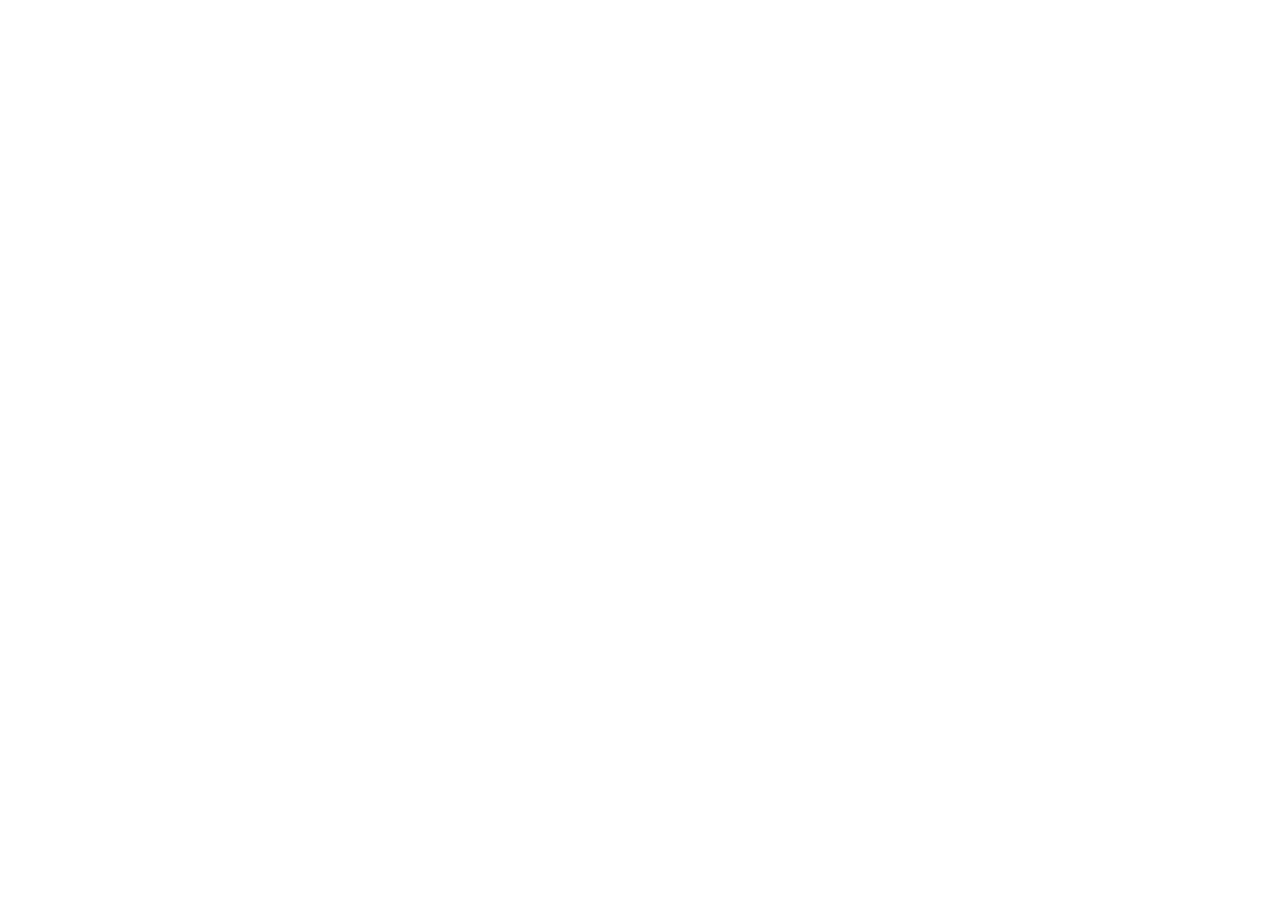
==== commit 00f745a9: "Forward the original showcase URL to the standalone project" ====
--- a/index.html
+++ b/index.html
@@ -1,9941 +1,12 @@
 <!doctype html>
-<html lang="zh-CN"><head>
-<meta charset="utf-8"><meta name="viewport" content="width=device-width, initial-scale=1, viewport-fit=cover">
-<meta name="color-scheme" content="dark"><meta name="theme-color" content="#171918">
-<title>机器人羽毛球 · 20 种画风 | 鹈鹕时代短片 019</title>
-<style>
-:root{--bg:#171918;--fg:#f1eee6;--soft:#bdbdb4;--rule:#393c37;--gold:#edc693;--mono:"SFMono-Regular",Consolas,"Liberation Mono",monospace;font:15px/1.4 "MiSans","PingFang SC","Microsoft YaHei",system-ui,sans-serif;color:var(--fg);background:var(--bg)}
-*{box-sizing:border-box}body{margin:0}button,a,input{font:inherit}button{color:inherit;cursor:pointer}a{color:var(--gold);text-underline-offset:.2em}button:focus-visible,a:focus-visible,input:focus-visible,canvas:focus-visible,summary:focus-visible{outline:2px solid var(--gold);outline-offset:3px}
-button{border:1px solid transparent;border-radius:7px;background:none;padding:0}button:hover{background:#343731}.symbol{width:19px;height:19px;fill:none;stroke:currentColor;stroke-width:1.65;stroke-linecap:round;stroke-linejoin:round;flex:none}.defs{position:absolute;overflow:hidden;width:0;height:0}
-.app{min-height:100vh;height:100svh;display:grid;grid-template-rows:auto minmax(0,1fr) auto}.top,.dock{display:flex;align-items:center;gap:15px;padding-inline:clamp(12px,2.1vw,40px);position:relative;z-index:2}.top{min-height:53px;border-bottom:1px solid var(--rule);justify-content:space-between}.identity,.tools,.buttons,.progress,.switches,.styleInfo{display:flex;align-items:center}
-.identity{gap:14px}.identity h1{font-size:clamp(17px,1.8vw,24px);letter-spacing:.025em;font-weight:610;margin:0}.edition{font-size:12px;color:var(--soft);white-space:nowrap}.edition b{color:var(--gold);font:500 14px var(--mono);padding-right:6px}.identity .edition{border-left:1px solid var(--rule);padding-left:14px}
-.tools,.buttons{gap:5px}.tool{display:inline-flex;align-items:center;justify-content:center;gap:7px;min-height:36px;padding:0 9px;color:var(--soft);white-space:nowrap}.tool:hover,.tool[aria-pressed=true]{color:var(--fg)}.tool[aria-pressed=true] .symbol{color:var(--gold)}.source{font-size:13px}.screen{color:var(--fg);border-color:#454840}.stage{position:relative;min-height:0;overflow:hidden;display:grid;place-items:center;background:#101210}.stage canvas{position:absolute;inset:0;display:block;width:100%;height:100%;object-fit:contain;touch-action:manipulation}
-.dock{min-height:75px;border-top:1px solid var(--rule);justify-content:space-between;gap:clamp(8px,1.4vw,24px)}.styleInfo{gap:clamp(9px,1.3vw,21px);min-width:0}.idx,.clock{font:13px var(--mono);font-variant-numeric:tabular-nums;white-space:nowrap}.idx{color:var(--gold)}.idx small{color:#a4a89d;font-size:10px}.styleText{min-width:7.9em}.styleName{font-size:clamp(17px,1.6vw,24px);font-weight:600;letter-spacing:.025em;line-height:1.34}.material{color:var(--soft);font-size:12px;margin-top:2px}.switches{gap:1px}.arrow,.iconbtn{width:34px;height:36px;display:inline-grid;place-items:center}.arrow{color:var(--soft)}.pick{border-color:#474a43;padding:0 10px;min-height:34px}
-.progress{flex:1;max-width:440px;gap:11px}.clock{color:#d7d9cd;min-width:3.5em;font-size:12px}.range{--p:0%;appearance:none;-webkit-appearance:none;min-width:42px;width:100%;height:22px;background:transparent;cursor:pointer}
-.range::-webkit-slider-runnable-track{height:3px;border-radius:4px;background:linear-gradient(to right,var(--gold) 0 var(--p),#55594e var(--p) 100%)}
-.range::-moz-range-track{height:3px;background:#55594e}.range::-moz-range-progress{height:3px;background:var(--gold)}.range::-webkit-slider-thumb{appearance:none;-webkit-appearance:none;background:var(--gold);border:0;border-radius:50%;width:10px;height:10px;margin-top:-3.5px}.range::-moz-range-thumb{width:10px;height:10px;border:0;background:var(--gold);border-radius:50%}
-.buttons .play{color:#191b17;background:#e6d5b8;border-color:#e6d5b8}.buttons .play:hover{background:#f1e4cf}.switchLabel{font-size:13px}.status{position:absolute;bottom:18px;left:50%;transform:translateX(-50%);background:#302c25;color:#fff2dd;padding:6px 12px;border-radius:6px;z-index:3}.status:empty{display:none}
-dialog{color:var(--fg);background:#20231f;border:1px solid #55594d;border-radius:14px;padding:0;width:min(820px,94vw);max-height:87svh;box-shadow:0 22px 90px #000a}dialog::backdrop{background:#0a0d0bcc}.modalHead,.modalFoot{display:flex;align-items:center;justify-content:space-between;gap:12px;padding:14px 20px}.modalHead{border-bottom:1px solid var(--rule)}.modalHead h2{font-size:19px;margin:0}.modalFoot{border-top:1px solid var(--rule);color:var(--soft);font-size:12px}.grid{display:grid;grid-template-columns:repeat(4,minmax(0,1fr));gap:5px;padding:12px}.grid button{position:relative;text-align:left;min-height:62px;padding:9px 10px;border:1px solid #393c35;color:var(--soft)}.grid button:hover{border-color:#737264}.grid button[aria-current=true]{background:#3c382f;border-color:#b79a71;color:var(--fg)}.grid .n{font:11px var(--mono);color:var(--gold);padding-right:6px}.grid .name{font-weight:600;color:var(--fg);font-size:15px}.grid small{display:block;font-size:11px;margin-top:3px}
-.credits{width:min(630px,94vw)}.creditBody{padding:7px 20px 20px;font-size:14px;line-height:1.72}.creditBody a{overflow-wrap:anywhere}.creditBody details{border-top:1px solid var(--rule);padding:8px 0}.creditBody summary{cursor:pointer}.creditBody pre{white-space:pre-wrap;overflow-wrap:anywhere;color:var(--soft);font:12px/1.55 var(--mono)}
-.present .app{position:fixed;inset:0;display:block;height:100dvh;min-height:0;background:#080908}.present .stage{position:absolute;inset:0;background:#080908}.present .top,.present .dock{position:absolute;left:0;right:0;background:#191c18ed;transition:opacity .18s}.present .top{top:0}.present .dock{bottom:0}.present.clean .top,.present.clean .dock{opacity:0;pointer-events:none}.present.clean,.present.clean .stage{cursor:none}
-@media(min-width:1500px){.top{min-height:58px}.dock{min-height:83px}.styleText{min-width:10em}.progress{max-width:570px}}
-@media(max-width:950px){.top,.dock{padding-inline:12px;gap:8px}.dock{min-height:65px}.styleText{min-width:6.2em}.indexTotal,.auxText{display:none}.tool{gap:4px;padding-inline:6px}.styleInfo{gap:7px}.grid{grid-template-columns:repeat(3,minmax(0,1fr))}}
-@media(max-width:680px){.top{min-height:47px}.top .edition{font-size:11px;padding-left:9px}.identity{gap:9px}.top .source span,.top .screen span{display:none}.top .tool{min-width:34px}.dock{display:grid;grid-template-columns:minmax(0,1fr) auto;gap:8px 5px;padding-block:9px}.styleInfo{flex-wrap:nowrap}.switches{margin-left:auto}.styleText{min-width:0}.idx{font-size:12px}.material{font-size:11px}.buttons{grid-column:2;grid-row:1}.buttons .switchLabel{display:none}.progress{grid-column:1/-1;grid-row:2;max-width:none}.pick span{display:none}.pick{min-width:30px}.arrow,.iconbtn{width:30px}.grid{grid-template-columns:repeat(2,minmax(0,1fr))}.modalHead,.modalFoot{padding:9px 12px}.grid{padding:8px}.grid button{min-height:51px}.grid small{font-size:10px}}
-@media(orientation:portrait){.app{height:auto;min-height:100svh;grid-template-rows:auto auto 1fr;align-content:start}.stage{aspect-ratio:16/9;width:100%;align-self:start}.dock{align-self:start}.present .stage{aspect-ratio:auto;height:100%}}
-@media(orientation:landscape) and (max-height:520px){.top{min-height:34px}.top .tool,.top .iconbtn{min-height:28px;height:28px}.dock{min-height:46px}.material{display:none}.identity h1{font-size:16px}}
-@media(prefers-reduced-motion:reduce){*{transition:none!important}}
-.mobileList{display:none}.present .mobileList{display:none!important}
-@media(orientation:portrait) and (max-width:950px){.app{min-height:0}.mobileList{display:block;padding:12px 7px 20px;border-top:1px solid var(--rule)}.mobileList h2{font-size:15px;margin:0 8px 3px;color:var(--soft)}.mobileList .grid{grid-template-columns:repeat(auto-fit,minmax(145px,1fr))}.mobileList .grid button{min-height:48px}}
-</style></head><body>
-<svg class="defs" aria-hidden="true" xmlns="http://www.w3.org/2000/svg"><defs>
-<symbol id="i-grid" viewBox="0 0 24 24"><rect x="3" y="3" width="7" height="7" rx="1.4"/><rect x="14" y="3" width="7" height="7" rx="1.4"/><rect x="3" y="14" width="7" height="7" rx="1.4"/><rect x="14" y="14" width="7" height="7" rx="1.4"/></symbol>
-<symbol id="i-full" viewBox="0 0 24 24"><path d="M8 3H3v5m13-5h5v5M3 16v5h5m13-5v5h-5"/></symbol><symbol id="i-shrink" viewBox="0 0 24 24"><path d="M3 8h5V3m13 5h-5V3M8 21v-5H3m13 5v-5h5"/></symbol>
-<symbol id="i-book" viewBox="0 0 24 24"><path d="M12 6c-2-2-5-2.6-9-2v14c4-.6 7 0 9 2 2-2 5-2.6 9-2V4c-4-.6-7 0-9 2Zm0 0v14"/></symbol>
-<symbol id="i-left" viewBox="0 0 24 24"><path d="m15 5-7 7 7 7"/></symbol><symbol id="i-right" viewBox="0 0 24 24"><path d="m9 5 7 7-7 7"/></symbol>
-<symbol id="i-play" viewBox="0 0 24 24"><path d="m7 4 13 8-13 8Z" fill="currentColor" stroke="none"/></symbol><symbol id="i-pause" viewBox="0 0 24 24"><path d="M8.5 5v14m7-14v14" stroke-width="3.5"/></symbol>
-<symbol id="i-cycle" viewBox="0 0 24 24"><path d="M3.5 10a6 6 0 0 1 6-6H20m-3-3 3 3-3 3m3.5 7a6 6 0 0 1-6 6H4m3 3-3-3 3-3"/></symbol>
-<symbol id="i-volume" viewBox="0 0 24 24"><path d="M3 9h4l5-4v14l-5-4H3Zm13-2c3 2 3 8 0 10m3-13c5 4 5 12 0 16"/></symbol><symbol id="i-mute" viewBox="0 0 24 24"><path d="M3 9h4l5-4v14l-5-4H3Zm13 0 6 6m0-6-6 6"/></symbol>
-<symbol id="i-close" viewBox="0 0 24 24"><path d="m5 5 14 14M19 5 5 19"/></symbol>
-</defs></svg>
-<main class="app">
-<header class="top"><div class="identity"><h1>机器人羽毛球</h1><span class="edition"><b>019</b> 鹈鹕时代短片</span></div>
-<div class="tools"><button class="tool source" id="creditButton" aria-label="原作与署名"><svg class="symbol" aria-hidden="true"><use href="#i-book"/></svg><span>原作与署名</span></button><button class="tool screen" id="full" aria-label="全屏展示" title="全屏展示 (F)"><svg class="symbol" aria-hidden="true"><use href="#i-full"/></svg><span>全屏</span></button></div></header>
-<section class="stage" aria-label="动画主画面"><canvas id="film" width="1920" height="1080" tabindex="0" aria-label="两个机器人打同一回合羽毛球"></canvas><div id="status" class="status" role="status"></div></section>
-<footer class="dock">
-<div class="styleInfo"><span class="idx"><b id="number">01</b><small class="indexTotal"> / 20</small></span><div class="styleText"><div class="styleName" id="styleName">撒哈拉岩画</div><div class="material" id="material">砂岩 · 赭石</div></div>
-<div class="switches"><button class="arrow" id="prev" aria-label="上一种画风" title="上一种画风 (←)"><svg class="symbol" aria-hidden="true"><use href="#i-left"/></svg></button><button class="tool pick" id="openMenu" aria-label="选择画风，全部 20 种" aria-haspopup="dialog"><svg class="symbol" aria-hidden="true"><use href="#i-grid"/></svg><span>画风目录</span></button><button class="arrow" id="next" aria-label="下一种画风" title="下一种画风 (→)"><svg class="symbol" aria-hidden="true"><use href="#i-right"/></svg></button></div></div>
-<div class="progress"><input class="range" id="scrub" type="range" min="0" max="179" step="1" value="0" aria-label="逐帧查看六秒回合"><output class="clock" id="time" for="scrub">0.00 s</output></div>
-<div class="buttons"><button class="iconbtn play" id="play" aria-label="暂停" title="暂停或播放 (空格)"><svg class="symbol" aria-hidden="true"><use href="#i-pause"/></svg></button><button class="tool" id="cycle" aria-label="连播二十种画风" aria-pressed="true" title="连播全部画风或循环当前画风"><svg class="symbol" aria-hidden="true"><use href="#i-cycle"/></svg><span class="switchLabel">连播</span></button><button class="tool" id="sound" aria-label="开启击球声" aria-pressed="false" title="击球声 (M)"><svg class="symbol" aria-hidden="true"><use href="#i-mute"/></svg><span class="switchLabel">声音</span></button></div>
-</footer></main>
-<section class="mobileList" aria-label="手机画风目录"><h2>画风目录</h2><div class="grid" id="compactList"></div></section>
-<dialog id="menu" aria-labelledby="menuTitle"><div class="modalHead"><h2 id="menuTitle">20 种画风</h2><button class="iconbtn closer" aria-label="关闭画风目录"><svg class="symbol" aria-hidden="true"><use href="#i-close"/></svg></button></div><div class="grid" id="styleList"></div><div class="modalFoot"><span>切换画风会保留当前这一拍</span><span class="auxText">← → 换画风　空格 暂停　F 全屏</span></div></dialog>
-<dialog class="credits" id="credits" aria-labelledby="creditTitle"><div class="modalHead"><h2 id="creditTitle">原作与署名</h2><button class="iconbtn closer" aria-label="关闭署名"><svg class="symbol" aria-hidden="true"><use href="#i-close"/></svg></button></div><div class="creditBody">
-<p><b>《鹈鹕测试》Pelican Test</b><br>原作与画材代码 © 2026 Elbert，采用 MIT 许可。原作让一只骑车的鹈鹕穿过 20 个时代画框。<br><a href="https://github.com/orbitoo/pelican-test" target="_blank" rel="noopener noreferrer">orbitoo/pelican-test ↗</a> · <a href="https://github.com/orbitoo/pelican-test/tree/59c8ca2657ce5b2cf067969b5bda19d6609af8ac" target="_blank" rel="noopener noreferrer">本次采用的版本</a></p>
-<p><b>本次改编 · 机器人羽毛球</b><br>Science Motion Skills 沿用原作的时代顺序、部分画材算法和双骨骼运动学，重新绘制了二十场球局。两台机器人的步法、挥拍、羽毛球轨迹、击球声和这张展示页为本示例制作。<br><a href="https://github.com/Kiki2018888/science-motion-skills/tree/main/skills/019-pelican-era-film" target="_blank" rel="noopener noreferrer">019 号技能与使用说明 ↗</a></p>
-<details><summary>上游 MIT 许可全文</summary><pre>MIT License
-
-Copyright (c) 2026 Elbert
-
-Permission is hereby granted, free of charge, to any person obtaining a copy
-of this software and associated documentation files (the &quot;Software&quot;), to deal
-in the Software without restriction, including without limitation the rights
-to use, copy, modify, merge, publish, distribute, sublicense, and/or sell
-copies of the Software, and to permit persons to whom the Software is
-furnished to do so, subject to the following conditions:
-
-The above copyright notice and this permission notice shall be included in all
-copies or substantial portions of the Software.
-
-THE SOFTWARE IS PROVIDED &quot;AS IS&quot;, WITHOUT WARRANTY OF ANY KIND, EXPRESS OR
-IMPLIED, INCLUDING BUT NOT LIMITED TO THE WARRANTIES OF MERCHANTABILITY,
-FITNESS FOR A PARTICULAR PURPOSE AND NONINFRINGEMENT. IN NO EVENT SHALL THE
-AUTHORS OR COPYRIGHT HOLDERS BE LIABLE FOR ANY CLAIM, DAMAGES OR OTHER
-LIABILITY, WHETHER IN AN ACTION OF CONTRACT, TORT OR OTHERWISE, ARISING FROM,
-OUT OF OR IN CONNECTION WITH THE SOFTWARE OR THE USE OR OTHER DEALINGS IN THE
-SOFTWARE.
-</pre></details><details><summary>技能包 MIT 许可</summary><pre>MIT License
-
-Copyright (c) 2026 the contributors of the pelican-era-film skill package
-
-Permission is hereby granted, free of charge, to any person obtaining a copy
-of this software and associated documentation files (the &quot;Software&quot;), to deal
-in the Software without restriction, including without limitation the rights
-to use, copy, modify, merge, publish, distribute, sublicense, and/or sell
-copies of the Software, and to permit persons to whom the Software is
-furnished to do so, subject to the following conditions:
-
-The above copyright notice and this permission notice shall be included in all
-copies or substantial portions of the Software.
-
-THE SOFTWARE IS PROVIDED &quot;AS IS&quot;, WITHOUT WARRANTY OF ANY KIND, EXPRESS OR
-IMPLIED, INCLUDING BUT NOT LIMITED TO THE WARRANTIES OF MERCHANTABILITY,
-FITNESS FOR A PARTICULAR PURPOSE AND NONINFRINGEMENT. IN NO EVENT SHALL THE
-AUTHORS OR COPYRIGHT HOLDERS BE LIABLE FOR ANY CLAIM, DAMAGES OR OTHER
-LIABILITY, WHETHER IN AN ACTION OF CONTRACT, TORT OR OTHERWISE, ARISING FROM,
-OUT OF OR IN CONNECTION WITH THE SOFTWARE OR THE USE OR OTHER DEALINGS IN THE
-SOFTWARE.
-
-This license covers the skill instructions and helper scripts in this folder.
-It does not relicense the Pelican Test film. A fetched copy remains
-Copyright (c) 2026 Elbert under the MIT License shipped in that copy.
-Third-party components and fonts keep the notices in references/notices.md.
-</pre></details><details><summary>上游第三方声明原文</summary><pre># Third-Party Notices
-
-This project (`《鹈鹕测试》 / Pelican Test`) is written from scratch as an original procedural animation work. No source code, rendered frames, cover art, voice samples, audio tracks, or art briefs were copied from any external short-film repository.
-
-## Bundled / Runtime Open-Source Components
-
-1. **p5.js (`^2.3.4`)**
-   - License: GNU Lesser General Public License v2.1 (`LGPL-2.1`)
-   - Upstream: https://p5js.org / https://github.com/processing/p5.js
-   - Usage: Loaded unmodified as an external library (`public/vendor/p5.min.js`).
-
-2. **p5.brush (`^3.0.0`)**
-   - License: MIT License (`MIT`)
-   - Copyright (c) Alejandro Campos Uribe
-   - Upstream: https://github.com/acamposuribe/p5.brush
-   - Transitive dependency: `simplex-noise` (MIT License, Copyright (c) Jonas Wagner)
-   - Usage: Loaded as `public/vendor/p5.brush.js`.
-
-3. **puppeteer-core (`^24.x`)**
-   - License: Apache License 2.0 (`Apache-2.0`)
-   - Upstream: https://github.com/puppeteer/puppeteer
-   - Usage: Development/build-time frame &amp; audio capture client connecting to an existing Chrome DevTools Protocol endpoint (`127.0.0.1:19222`). No browser binaries are downloaded or bundled.
-
-4. **Open-Source Fonts (`public/fonts/`)**
-   - **Noto Serif SC** &amp; **Noto Sans SC** — SIL Open Font License 1.1 (`OFL-1.1`), Copyright Google LLC / Adobe.
-   - **LXGW WenKai Screen (霞鹜文楷)** — SIL Open Font License 1.1 (`OFL-1.1`), Copyright LXGW &amp; Fontworks Inc. (derived from Klee One).
-   - **JetBrains Mono** — SIL Open Font License 1.1 (`OFL-1.1`), Copyright JetBrains s.r.o.
-
-5. **External Build Tooling (Not Bundled)**
-   - **FFmpeg** — LGPL/GPL (invoked via system CLI in `tools/encode.sh` to mux rendered PNG sequences and procedurally synthesized WAV audio).
-
-## Public-Domain Art Homage &amp; Fictional UI Notice
-
-- Historical art movements and works referenced across scenes (Tassili n&#x27;Ajjer rock art, Ancient Egyptian tomb painting, Eastern Han stone reliefs, Tang dynasty *baimiao*, Northern Song monumental landscape after Fan Kuan&#x27;s *Travelers Among Mountains and Streams*, Zhang Zeduan&#x27;s *Along the River During the Qingming Festival*, Maya codices, Mughal court miniatures, Bada Shanren&#x27;s ink wash, Javanese *Wayang Kulit*, Hiroshige&#x27;s *Fifty-three Stations of the Tōkaidō*, Vincent van Gogh&#x27;s *The Starry Night* [1889], Edvard Munch&#x27;s *The Scream* [1893], and F. W. Murnau&#x27;s *Nosferatu* [1922]) are in the public domain.
-- All software interfaces, 8-bit game stages, instant-messaging windows, vaporwave visuals, vertical short-video interfaces, and press-conference props are 100% original fictional designs containing no real brand names, logos, icons, copyrighted characters, level layouts, or sampled audio.
-</pre></details></div></dialog>
-<script>
-// 原作画材.js
-// Adapted from orbitoo/pelican-test, commit 59c8ca2657ce5b2cf067969b5bda19d6609af8ac.
-// Copyright (c) 2026 Elbert. MIT. See 原作许可/LICENSE.
-
-
-// rig/pelican.js
-
-function solveTwoBoneIK(rx, ry, tx, ty, L1, L2, bendSign = 1) {
-  let dx = tx - rx;
-  let dy = ty - ry;
-  let d = Math.hypot(dx, dy);
-  const minD = Math.abs(L1 - L2) + 1e-3;
-  const maxD = L1 + L2 - 1e-3;
-  if (d < minD) d = minD;
-  if (d > maxD) {
-    const k = maxD / d;
-    dx *= k;
-    dy *= k;
-    d = maxD;
-  }
-  const cosA = (L1 * L1 + d * d - L2 * L2) / (2 * L1 * d);
-  const clampedCos = Math.max(-1, Math.min(1, cosA));
-  const angleBase = Math.atan2(dy, dx);
-  const angleOffset = bendSign * Math.acos(clampedCos);
-  const kneeAngle = angleBase + angleOffset;
-  return {
-    x: rx + L1 * Math.cos(kneeAngle),
-    y: ry + L1 * Math.sin(kneeAngle),
-    hipAngle: kneeAngle,
-  };
-}
-
-// scenes/s10_wayang.js
-
-function punchHoleRow(ctx, x0, y0, x1, y1, count, radius, seed = 1) {
-  for (let i = 0; i < count; i++) {
-    const u = count === 1 ? 0.5 : i / (count - 1);
-    const jitter = Math.sin(seed * 7.13 + i * 3.71) * 0.14;
-    const r = Math.max(0.8, radius * (1 + jitter));
-    const cx = lerp(x0, x1, u);
-    const cy = lerp(y0, y1, u);
-    ctx.beginPath();
-    for (let k = 0; k < 8; k++) {
-      const a = (k / 8) * Math.PI * 2 + i * 0.3;
-      const rr = r * (k % 2 === 0 ? 1.04 : 0.94);
-      if (k === 0) ctx.moveTo(cx + Math.cos(a) * rr, cy + Math.sin(a) * rr);
-      else ctx.lineTo(cx + Math.cos(a) * rr, cy + Math.sin(a) * rr);
-    }
-    ctx.closePath();
-    ctx.fill();
-  }
-}
-
-function punchHoleArc(ctx, cx, cy, r, a0, a1, count, holeR) {
-  for (let i = 0; i < count; i++) {
-    const u = count === 1 ? 0.5 : i / (count - 1);
-    const a = lerp(a0, a1, u);
-    const px = cx + Math.cos(a) * r;
-    const py = cy + Math.sin(a) * r;
-    ctx.beginPath();
-    for (let k = 0; k < 8; k++) {
-      const ka = (k / 8) * Math.PI * 2 + a;
-      const rr = holeR * (k % 2 === 0 ? 1.05 : 0.93);
-      if (k === 0) ctx.moveTo(px + Math.cos(ka) * rr, py + Math.sin(ka) * rr);
-      else ctx.lineTo(px + Math.cos(ka) * rr, py + Math.sin(ka) * rr);
-    }
-    ctx.closePath();
-    ctx.fill();
-  }
-}
-
-function punchPetalSlot(ctx, x, y, rx, ry, rot) {
-  ctx.save();
-  ctx.translate(x, y);
-  ctx.rotate(rot);
-  ctx.beginPath();
-  ctx.moveTo(-rx, 0);
-  ctx.quadraticCurveTo(-rx * 0.15, -ry * 1.32, rx, -ry * 0.12);
-  ctx.quadraticCurveTo(rx * 0.12, ry * 1.28, -rx, 0);
-  ctx.closePath();
-  ctx.fill();
-  ctx.restore();
-}
-
-function drawGegelPivot(ctx, x, y, r = 4.4) {
-  ctx.save();
-  ctx.translate(x, y);
-  ctx.fillStyle = '#fff0ab';
-  ctx.strokeStyle = '#241006';
-  ctx.lineWidth = 1.45;
-  ctx.beginPath();
-  for (let i = 0; i < 8; i++) {
-    const a = (i / 8) * Math.PI * 2;
-    const rr = r * (i % 2 === 0 ? 1.04 : 0.95);
-    if (i === 0) ctx.moveTo(Math.cos(a) * rr, Math.sin(a) * rr);
-    else ctx.lineTo(Math.cos(a) * rr, Math.sin(a) * rr);
-  }
-  ctx.closePath();
-  ctx.fill();
-  ctx.stroke();
-
-  ctx.fillStyle = '#a42216';
-  ctx.fillRect(-r * 0.36, -r * 0.36, r * 0.72, r * 0.72);
-  ctx.restore();
-}
-
-// scenes/s11_ukiyoe.js
-
-const PLATE_OFFSETS = {
-  blue: { dx: 1.65, dy: -0.95 },
-  beni: { dx: -1.45, dy: 1.15 },
-  green: { dx: 1.25, dy: 1.40 },
-  ochre: { dx: -1.15, dy: -1.10 },
-};
-
-function hash11(n) {
-  const s = Math.sin(n * 127.1 + 311.7) * 43758.5453123;
-  return s - Math.floor(s);
-}
-
-function sampleQuad(p0, p1, p2, n = 14) {
-  const pts = [];
-  for (let i = 0; i <= n; i++) {
-    const u = i / n;
-    const iu = 1 - u;
-    pts.push({
-      x: iu * iu * p0.x + 2 * iu * u * p1.x + u * u * p2.x,
-      y: iu * iu * p0.y + 2 * iu * u * p1.y + u * u * p2.y,
-    });
-  }
-  return pts;
-}
-
-function drawCarvedKeyblockCurve(ctx, pts, wStart, wMid, wEnd, color = '#171512', seed = 1) {
-  if (pts.length < 2) return;
-  const n = pts.length;
-  const left = [];
-  const right = [];
-
-  for (let i = 0; i < n; i++) {
-    const u = i / (n - 1);
-    const baseW =
-      u < 0.5
-        ? lerp(wStart, wMid, smoothstep(0, 0.5, u))
-        : lerp(wMid, wEnd, smoothstep(0.5, 1, u));
-    const chatter = 1 + (hash11(i * 3.7 + seed * 19.3) - 0.5) * 0.24;
-    const w = Math.max(0.55, baseW * chatter);
-
-    const pPrev = pts[Math.max(0, i - 1)];
-    const pNext = pts[Math.min(n - 1, i + 1)];
-    let tx = pNext.x - pPrev.x;
-    let ty = pNext.y - pPrev.y;
-    const len = Math.hypot(tx, ty) || 1;
-    tx /= len;
-    ty /= len;
-
-    const wob = (hash11(i * 7.1 + seed * 5.9) - 0.5) * Math.min(0.85, baseW * 0.22);
-    const nx = -ty * (w * 0.5) + -ty * wob;
-    const ny = tx * (w * 0.5) + tx * wob;
-    left.push({ x: pts[i].x + nx, y: pts[i].y + ny });
-    right.push({ x: pts[i].x - nx, y: pts[i].y - ny });
-  }
-
-  ctx.fillStyle = color;
-  ctx.beginPath();
-  // Angled chisel entry nib (入木)
-  ctx.moveTo(left[0].x, left[0].y);
-  for (let i = 1; i < n; i++) ctx.lineTo(left[i].x, left[i].y);
-  for (let i = n - 1; i >= 0; i--) ctx.lineTo(right[i].x, right[i].y);
-  ctx.closePath();
-  ctx.fill();
-}
-
-function drawHiroshigePineFoliage(ctx, cx, cy, rx, ry, leanAngle, seed = 1, breathDx = 0, breathDy = 0) {
-  ctx.save();
-  ctx.translate(cx, cy);
-  ctx.rotate(leanAngle);
-
-  // 1. Misregistered mineral-green woodblock color pad (草緑色版 + multiply 叠印)
-  ctx.save();
-  ctx.translate(PLATE_OFFSETS.green.dx + breathDx, PLATE_OFFSETS.green.dy + breathDy);
-  ctx.globalCompositeOperation = 'multiply';
-  const lobes = [
-    { dx: -rx * 0.52, dy: ry * 0.14, lx: rx * 0.48, ly: ry * 0.56, col: '#3d6344' },
-    { dx: 0, dy: -ry * 0.22, lx: rx * 0.62, ly: ry * 0.68, col: '#4e784f' },
-    { dx: rx * 0.48, dy: ry * 0.18, lx: rx * 0.44, ly: ry * 0.52, col: '#385c3f' },
-    { dx: -rx * 0.22, dy: -ry * 0.06, lx: rx * 0.46, ly: ry * 0.54, col: '#648a58' },
-    { dx: rx * 0.20, dy: -ry * 0.12, lx: rx * 0.42, ly: ry * 0.48, col: '#739660' },
-  ];
-  for (const lb of lobes) {
-    ctx.fillStyle = lb.col;
-    ctx.beginPath();
-    const steps = 15;
-    for (let i = 0; i <= steps; i++) {
-      const a = (i / steps) * Math.PI * 2;
-      const jag = 1 + 0.18 * Math.sin(a * 5 + seed * 1.7) + 0.11 * Math.cos(a * 8 - seed);
-      const px = lb.dx + Math.cos(a) * lb.lx * jag;
-      const py = lb.dy + Math.sin(a) * lb.ly * jag * (Math.sin(a) > 0 ? 0.54 : 1.12);
-      if (i === 0) ctx.moveTo(px, py);
-      else ctx.lineTo(px, py);
-    }
-    ctx.closePath();
-    ctx.fill();
-  }
-  ctx.restore();
-
-  // 2. Asymmetric gouged sumi pine-needle bursts (松葉墨針簇 — tapered chisel triangles, not blunt lines!)
-  const hubs = [
-    { hx: -rx * 0.56, hy: ry * 0.26, r: rx * 0.50, a0: Math.PI * 0.92, a1: Math.PI * 1.88, n: 15 },
-    { hx: -rx * 0.16, hy: ry * 0.10, r: rx * 0.60, a0: Math.PI * 0.98, a1: Math.PI * 2.02, n: 19 },
-    { hx: rx * 0.28, hy: ry * 0.14, r: rx * 0.54, a0: Math.PI * 1.08, a1: Math.PI * 2.14, n: 16 },
-    { hx: rx * 0.58, hy: ry * 0.30, r: rx * 0.42, a0: Math.PI * 1.22, a1: Math.PI * 2.18, n: 12 },
-  ];
-
-  for (let hIdx = 0; hIdx < hubs.length; hIdx++) {
-    const hb = hubs[hIdx];
-    drawCarvedKeyblockCurve(
-      ctx,
-      [
-        { x: hb.hx * 0.35, y: ry * 0.44 },
-        { x: hb.hx * 0.72, y: hb.hy + 7 },
-        { x: hb.hx, y: hb.hy + 2 },
-      ],
-      2.5,
-      2.0,
-      1.3,
-      '#171411',
-      seed + hIdx
-    );
-
-    ctx.fillStyle = '#141914';
-    for (let i = 0; i < hb.n; i++) {
-      const u = i / (hb.n - 1);
-      const jitterA = Math.sin(i * 3.7 + seed + hIdx) * 0.055;
-      const a = lerp(hb.a0, hb.a1, u) + jitterA;
-      const lenMul = 0.68 + 0.40 * Math.abs(Math.sin(i * 2.3 + hIdx * 1.9 + seed));
-      const rIn = hb.r * (0.09 + (i % 3) * 0.055);
-      const rOut = hb.r * lenMul;
-      const ca = Math.cos(a);
-      const sa = Math.sin(a);
-      const halfBase = i % 3 === 0 ? 1.15 : 0.82;
-      const x0 = hb.hx + ca * rIn;
-      const y0 = hb.hy + sa * rIn;
-      ctx.beginPath();
-      ctx.moveTo(x0 - sa * halfBase, y0 + ca * halfBase);
-      ctx.lineTo(hb.hx + ca * rOut, hb.hy + sa * rOut);
-      ctx.lineTo(x0 + sa * halfBase, y0 - ca * halfBase);
-      ctx.closePath();
-      ctx.fill();
-    }
-  }
-
-  ctx.restore();
-}
-
-function withColorPlate(ctx, plateOffset, alpha, fn) {
-  ctx.save();
-  ctx.translate(plateOffset.dx, plateOffset.dy);
-  ctx.globalCompositeOperation = 'multiply';
-  ctx.globalAlpha = alpha;
-  fn();
-  ctx.restore();
-}
-
-// scenes/s16_8bit.js
-
-const FONT_5X7 = {
-  '0': ['01110', '10011', '10101', '11001', '10001', '10001', '01110'],
-  '1': ['00100', '01100', '00100', '00100', '00100', '00100', '01110'],
-  '2': ['01110', '10001', '00001', '00110', '01000', '10000', '11111'],
-  '3': ['11110', '00001', '00001', '01110', '00001', '00001', '11110'],
-  '4': ['00010', '00110', '01010', '10010', '11111', '00010', '00010'],
-  '5': ['11111', '10000', '11110', '00001', '00001', '10001', '01110'],
-  '6': ['00110', '01000', '10000', '11110', '10001', '10001', '01110'],
-  '7': ['11111', '00001', '00010', '00100', '01000', '01000', '01000'],
-  '8': ['01110', '10001', '10001', '01110', '10001', '10001', '01110'],
-  '9': ['01110', '10001', '10001', '01111', '00001', '00010', '01100'],
-  A: ['01110', '10001', '10001', '11111', '10001', '10001', '10001'],
-  B: ['11110', '10001', '10001', '11110', '10001', '10001', '11110'],
-  C: ['01110', '10001', '10000', '10000', '10000', '10001', '01110'],
-  D: ['11110', '10001', '10001', '10001', '10001', '10001', '11110'],
-  E: ['11111', '10000', '10000', '11110', '10000', '10000', '11111'],
-  G: ['01110', '10001', '10000', '10111', '10001', '10001', '01110'],
-  I: ['01110', '00100', '00100', '00100', '00100', '00100', '01110'],
-  L: ['10000', '10000', '10000', '10000', '10000', '10000', '11111'],
-  N: ['10001', '11001', '10101', '10011', '10001', '10001', '10001'],
-  O: ['01110', '10001', '10001', '10001', '10001', '10001', '01110'],
-  P: ['11110', '10001', '10001', '11110', '10000', '10000', '10000'],
-  R: ['11110', '10001', '10001', '11110', '10100', '10010', '10001'],
-  S: ['01111', '10000', '10000', '01110', '00001', '00001', '11110'],
-  T: ['11111', '00100', '00100', '00100', '00100', '00100', '00100'],
-  U: ['10001', '10001', '10001', '10001', '10001', '10001', '01110'],
-  W: ['10001', '10001', '10001', '10101', '10101', '11011', '10001'],
-  x: ['00000', '00000', '10001', '01010', '00100', '01010', '10001'],
-  '.': ['00000', '00000', '00000', '00000', '00000', '01100', '01100'],
-  '-': ['00000', '00000', '00000', '11111', '00000', '00000', '00000'],
-  '+': ['00000', '00100', '00100', '11111', '00100', '00100', '00000'],
-  '!': ['00100', '00100', '00100', '00100', '00100', '00000', '00100'],
-  ' ': ['00000', '00000', '00000', '00000', '00000', '00000', '00000'],
-};
-
-function pline(targetFn, x0, y0, x1, y1, c, thick = 1) {
-  let ix0 = Math.round(x0);
-  let iy0 = Math.round(y0);
-  const ix1 = Math.round(x1);
-  const iy1 = Math.round(y1);
-  const dx = Math.abs(ix1 - ix0);
-  const sx = ix0 < ix1 ? 1 : -1;
-  const dy = -Math.abs(iy1 - iy0);
-  const sy = iy0 < iy1 ? 1 : -1;
-  let err = dx + dy;
-
-  for (let guard = 0; guard < 512; guard++) {
-    if (thick <= 1) {
-      targetFn(ix0, iy0, c);
-    } else if (thick === 2) {
-      targetFn(ix0, iy0, c);
-      targetFn(ix0 + 1, iy0, c);
-      targetFn(ix0, iy0 + 1, c);
-      targetFn(ix0 + 1, iy0 + 1, c);
-    } else {
-      for (let oy = -1; oy <= 1; oy++) {
-        for (let ox = -1; ox <= 1; ox++) {
-          targetFn(ix0 + ox, iy0 + oy, c);
-        }
-      }
-    }
-    if (ix0 === ix1 && iy0 === iy1) break;
-    const e2 = 2 * err;
-    if (e2 >= dy) {
-      err += dy;
-      ix0 += sx;
-    }
-    if (e2 <= dx) {
-      err += dx;
-      iy0 += sy;
-    }
-  }
-}
-
-function tileHash(a, b) {
-  let h = (Math.imul(a, 374761393) + Math.imul(b, 668265263)) ^ 0x5bf03635;
-  h = Math.imul(h ^ (h >>> 13), 1274126177);
-  return ((h ^ (h >>> 16)) >>> 0) % 100;
-}
-
-// 球局.js
-const W = 960, H = 540, TAU = 2 * Math.PI, COURT_END = 5.12;
-const lerp = (a, b, u) => a + (b - a) * u;
-const clamp = (v, a = 0, b = 1) => Math.min(b, Math.max(a, v));
-function smoothstep(lo, hi, v) { const u = clamp((v - lo) / (hi - lo)); return u * u * (3 - 2 * u); }
-const pt = (x,y) => ({x,y});
-function randomSource(seed) {
-  let n = seed >>> 0;
-  return () => { n = (Math.imul(1664525, n) + 1013904223) >>> 0; return n / 4294967296; };
-}
-function layer(draw, w = W, h = H, density = 2) {
-  const canvas = document.createElement('canvas');
-  canvas.width = Math.round(w * density); canvas.height = Math.round(h * density);
-  const c = canvas.getContext('2d');
-  c.scale(density,density); c.lineJoin = 'round'; c.lineCap = 'round';
-  draw(c);
-  return canvas;
-}
-function shape(c, d, fill, edge, width = 1.5) {
-  const p = new Path2D(d);
-  if (fill) { c.fillStyle = fill; c.fill(p); }
-  if (edge) { c.strokeStyle = edge; c.lineWidth = width; c.stroke(p); }
-}
-function loop(c, points, fill, edge, width = 1.5) {
-  c.beginPath(); points.forEach(([x,y],i) => i ? c.lineTo(x,y) : c.moveTo(x,y)); c.closePath();
-  if (fill) { c.fillStyle = fill; c.fill(); } if (edge) { c.strokeStyle = edge; c.lineWidth = width; c.stroke(); }
-}
-function oval(c,x,y,rx,ry,fill,edge,width=1.5,angle=0) {
-  c.beginPath(); c.ellipse(x,y,rx,ry,angle,0,TAU);
-  if (fill) {c.fillStyle=fill;c.fill();} if(edge){c.lineWidth=width;c.strokeStyle=edge;c.stroke();}
-}
-function line(c,x1,y1,x2,y2,color,width=1) {
-  c.strokeStyle=color;c.lineWidth=width;c.beginPath();c.moveTo(x1,y1);c.lineTo(x2,y2);c.stroke();
-}
-function space(c,x,y,angle,sx,sy,draw) {
-  c.save(); c.translate(x,y); c.rotate(angle); c.scale(sx,sy); draw(c); c.restore();
-}
-function segment(c,a,b,draw) {
-  const dx=b.x-a.x, dy=b.y-a.y;
-  space(c,a.x,a.y,Math.atan2(dy,dx),1,1,()=>draw(Math.hypot(dx,dy)));
-}
-function paperGrain(c,seed,amount) {
-  const tile=document.createElement('canvas'); tile.width=193;tile.height=179;
-  const tc=tile.getContext('2d');const im=tc.createImageData(tile.width,tile.height), rng=randomSource(seed);
-  for(let i=0;i<im.data.length;i+=4){
-    const ch=rng()<0.52?36:255;
-    im.data[i]=ch;im.data[i+1]=ch;im.data[i+2]=ch;im.data[i+3]=Math.floor(rng()*amount);
-  }
-  tc.putImageData(im,0,0); c.fillStyle=c.createPattern(tile,'repeat');c.fillRect(0,0,W,H);
-}
-const idle=[40,7,-68,0,2,-36,13,0];
-// Grip, shaft angle, body lean and knee compression share the contact clock.
-// All coordinates here face the net. The right player is mirrored only when drawn.
-const strokes={
-  serve: [[6,32,107,-8,11,65,-4,-4],[14,39,100,-4,12,65,-4,-3],[47,39,3,12,5,-21,-4,1],[47,-9,-58,15,0,-39,7,3]],
-  high: [[19,-32,-143,-7,9,34,-28,-10],[14,-44,-164,-8,4,25,-36,-13],[46,-44,-52,9,-3,-30,4,-8],[52,6,24,19,8,-42,17,4]],
-  net: [[17,22,-86,8,11,-31,12,4],[28,27,-81,13,12,-42,16,5],[65,16,-11,26,15,-54,22,7],[55,-8,-43,23,10,-49,19,2]],
-  lift: [[19,27,77,10,12,-34,9,4],[27,37,72,16,15,-44,15,4],[61,21,-12,22,14,-49,20,6],[45,-15,-72,15,5,-43,15,-4]],
-  smash: [[-2,-26,-165,-14,20,31,-27,-15],[7,-43,-156,-12,1,43,-40,-16],[44,-52,-55,16,-5,-26,2,-9],[47,18,47,25,10,-52,1,6]],
-  miss: [[24,20,-8,10,9,-30,13,4],[35,25,4,15,14,-37,12,6],[65,27,14,24,20,-49,5,9],[56,38,23,21,19,-50,2,10]]
-};
-const hits=[
-  {t:.5,side:0,kind:'serve',arc:105,drag:.22},
-  {t:1.5,side:1,kind:'high',arc:84,drag:.27},
-  {t:2.5,side:0,kind:'net',arc:87,drag:.18},
-  {t:3.5,side:1,kind:'lift',arc:120,drag:.30},
-  {t:4.5,side:0,kind:'smash',arc:14,drag:.32}
-];
-const gestures=[...hits,{t:5.24,side:1,kind:'miss'}];
-const footwork=[
- [
-  [[0,143],[.68,143],[1.08,168],[1.7,168],[2.17,198],[2.67,198],[3.02,170],[3.31,170],[3.76,132],[4.18,132],[4.81,152],[6,152]],
-  [[0,210],[.88,210],[1.32,231],[1.71,231],[2.35,302],[2.70,302],[3.2,229],[3.63,229],[4.01,193],[4.18,193],[4.81,219],[6,219]]
- ],[
-  [[0,796],[.49,796],[.91,831],[1.72,831],[2.17,797],[2.62,797],[3.22,752],[3.72,752],[4.2,783],[4.6,783],[5.22,757],[6,757]],
-  [[0,732],[.75,732],[1.19,770],[1.62,770],[2.02,740],[2.43,740],[2.88,701],[3.07,701],[3.43,643],[3.68,643],[4.27,725],[4.61,725],[5.28,645],[6,645]]
- ]
-];
-function footAt(track,t) {
-  let i=1; while(i<track.length-1 && t>track[i][0]) i++;
-  const [a,x0]=track[i-1], [b,x1]=track[i], u=clamp((t-a)/(b-a));
-  return {x:lerp(x0,x1,smoothstep(0,1,u)),lift:Math.sin(Math.PI*u)*Math.min(18,Math.abs(x1-x0)*.35)};
-}
-function swingAt(side,t) {
-  const event=gestures.find(e=>e.side===side && t>=e.t-.50 && t<e.t+.48);
-  if(!event) return [...idle];
-  const [wind,cock,hit,follow]=strokes[event.kind];
-  const ready=event.kind==='serve'?[19,30,69,-3,8,65,-5,0]:idle;
-  const keys=[[-.50,ready],[-.26,wind],[-.105,cock],[0,hit],[.138,follow],[.48,idle]];
-  const d=t-event.t;
-  for(let i=1;i<keys.length;i++){
-    if(d<=keys[i][0]){
-      const [a,p]=keys[i-1], [b,q]=keys[i], u=smoothstep(a,b,d);
-      return p.map((v,j)=>lerp(v,q[j],u));
-    }
-  }
-  return [...idle];
-}
-function pose(side,t) {
-  const dir=side?-1:1, floor=side?416:427, [back,front]=footwork[side].map(k=>footAt(k,t));
-  const x=(back.x+front.x)/2;
-  const jump=side?0:60*Math.sin(Math.PI*clamp((t-4.23)/.56));
-  const cheer=side?0:smoothstep(5.22,5.62,t);
-  const a=swingAt(side,t);
-  const sy=floor-129+a[4]-jump-Math.max(back.lift,front.lift)*.18;
-  const hip=pt(0,sy+57), shoulder=pt(15+a[3],sy), backShoulder=pt(-10+a[3],sy+5);
-  const head=pt(a[3]+2,sy-32);
-  const ankleB=pt(dir*(back.x-x),floor-10-back.lift-jump*.88);
-  const ankleF=pt(dir*(front.x-x),floor-8-front.lift-jump*1.06);
-  const hipB=pt(hip.x-9,hip.y-2), hipF=pt(hip.x+8,hip.y);
-  const ik=(a,b,l1,l2,bend)=>solveTwoBoneIK(a.x,a.y,b.x,b.y,l1,l2,bend);
-  const kneeB=ik(hipB,ankleB,38,42,-1), kneeF=ik(hipF,ankleF,40,44,-1);
-  const grip=pt(shoulder.x+a[0], shoulder.y+a[1]);
-  const free=pt(backShoulder.x+a[5],backShoulder.y+lerp(a[6],-37,cheer));
-  const elbow=ik(shoulder,grip,36,42,1), freeElbow=ik(backShoulder,free,33,39,-1);
-  const theta=a[2]*Math.PI/180, sweet=pt(grip.x+64*Math.cos(theta),grip.y+64*Math.sin(theta));
-  return {side,dir,x,floor,hip,hipB,hipF,head,shoulder,backShoulder,ankleB,ankleF,kneeB,kneeF,
-    grip,free,elbow,freeElbow,theta,sweet,worldSweet:pt(x+dir*sweet.x,sweet.y),jump,cheer,
-    lean:Math.atan2(a[3],62),nod:a[7]*Math.PI/180,world:p=>pt(x+dir*p.x,p.y)};
-}
-const land=pt(610,420);
-const contacts=hits.map(h=>pose(h.side,h.t).worldSweet);
-function shuttlePos(t) {
-  if(t<.5) {
-    const hand=pose(0,Math.min(t,.28));
-    const release=hand.world(pt(hand.free.x+5,hand.free.y-4));
-    const u=clamp((t-.28)/.22);
-    return pt(lerp(release.x,contacts[0].x,u),lerp(release.y,contacts[0].y,u)-16*Math.sin(Math.PI*u));
-  }
-  if(t>=COURT_END){
-    const u=clamp((t-COURT_END)/.24);
-    return pt(land.x+9*smoothstep(0,1,u),land.y-4*Math.sin(Math.PI*u));
-  }
-  let i=0; while(i<hits.length-1 && t>=hits[i+1].t) i++;
-  const event=hits[i], end=i+1<hits.length?hits[i+1].t:COURT_END;
-  const p=contacts[i], q=contacts[i+1]||land, u=clamp((t-event.t)/(end-event.t));
-  return pt(lerp(p.x,q.x,u+event.drag*u*(1-u)),lerp(p.y,q.y,u)-4*event.arc*u*(1-u));
-}
-function shuttleAngle(t){
-  if(t<.28) return 1.45;
-  if(t>=COURT_END) return lerp(.78,2.66,smoothstep(COURT_END,COURT_END+.23,t));
-  const next=shuttlePos(t+.001), p=shuttlePos(t);
-  return Math.atan2(next.y-p.y,next.x-p.x);
-}
-function frameClock(t,hz) { return hz ? Math.floor(t*hz+1e-7)/hz : t; }
-function impact(t) { return hits.find(h=>t>=h.t && t<h.t+.135); }
-function drawRacket(c,r,p) {
-  space(c,r.grip.x,r.grip.y,r.theta,1,1,()=>{
-    line(c,-5,0,47,0,p.dark,4.4);line(c,8,0,47,0,p.shaft,1.6);
-    shape(c,'M43 0 Q48 -3 51 -7 M43 0 Q48 3 51 7',null,p.dark,1.6);
-    c.save(); c.beginPath();c.ellipse(64,0,21,14,0,0,TAU);c.clip();
-    if(p.face){c.fillStyle=p.face;c.fillRect(42,-16,44,32);}
-    for(let x=47;x<85;x+=5)line(c,x,-16,x,16,p.strings,1.05);
-    for(let y=-12;y<=12;y+=4)line(c,41,y,87,y,p.strings,1.05);
-    c.restore();oval(c,64,0,21,14,null,p.dark,4);oval(c,64,0,21,14,null,p.edge,1.8);
-    line(c,-6,0,9,0,p.dark,6);for(let x=-4;x<=7;x+=3)line(c,x,-2,x+1,2,p.edge,1);
-  });
-}
-function shuttleVector(c,t,p) {
-  const b=shuttlePos(t),ang=shuttleAngle(t),event=impact(t);
-  const latest=hits.filter(e=>e.t<=t).at(-1);
-  if(latest && t>latest.t+.018 && t<COURT_END){
-    [0,1].forEach(i=>{
-      const a=shuttlePos(Math.max(latest.t,t-.075-i*.018)),m=shuttlePos(Math.max(latest.t,t-.042)),z=shuttlePos(Math.max(latest.t,t-.026));
-      c.save();c.globalAlpha=i ? .44 : .67;
-      drawCarvedKeyblockCurve(c,[pt(a.x,a.y+i*4),pt(m.x,m.y+i*4),pt(z.x,z.y+i*4)],.5,1.7,.5,p.trail,13+i);c.restore();
-    });
-  }
-  if(event){
-    const q=contacts[hits.indexOf(event)],u=(t-event.t)/.135;
-    for(let i=0;i<5;i++) {const z=-2.92+i*.63+(event.side ? .28 : 0),r=13+13*u;
-      line(c,q.x+Math.cos(z)*r,q.y+Math.sin(z)*r,q.x+Math.cos(z)*(r+8*(1-u)),q.y+Math.sin(z)*(r+8*(1-u)),p.flash,1.8);}
-  }
-  space(c,b.x,b.y,ang,1,1,()=>{
-    for(let j=-2;j<=2;j++){
-      const off=j*3.15;
-      const feather='M-2 0 Q-9 '+(off*.6-2)+' -17 '+(off-2)+' Q-23 '+(off-2)+' -22 '+off+' Q-18 '+(off+4)+' -3 2 Z';
-      shape(c,feather,p.feather,p.ink,1.05);
-    }
-    line(c,-10,-3,-10,4,p.ink,1.3);oval(c,-.2,0,4.1,3.9,p.cork,p.ink,1.45);
-    oval(c,1,-1.2,1,1,p.feather);
-  });
-}
-
-
-// 时代画材.js
-// Selected material routines from orbitoo/pelican-test @ 59c8ca2657ce5b2cf067969b5bda19d6609af8ac.
-// Copyright (c) 2026 Elbert. MIT. The full notice is included in the offline film.
-
-const Tomb = (()=>{
-
-
-const EGYPT = {
-  plasterLight: '#f1e2be',
-  plasterMid: '#e6cfa0',
-  plasterWarm: '#d8bc86',
-  limestoneRaw: '#bfa474',
-  mounaMud: '#97794e',
-  vermilionGrid: '#bf3f23',
-  carnelian: '#be3b1e',
-  carnelianDeep: '#892510',
-  gold: '#d89d24',
-  goldBright: '#f3c54b',
-  goldHighlight: '#fff0a6',
-  bronzeDark: '#825412',
-  lapis: '#174b74',
-  lapisBright: '#216294',
-  lapisDeep: '#0f304a',
-  turquoise: '#1e7b80',
-  turquoiseLight: '#3fa3a5',
-  malachite: '#2c6d48',
-  alabaster: '#f8f0df',
-  ochreWash: '#dfb365',
-  kohl: '#191410',
-  terracotta: '#b95530',
-};
-
-function hash2e(ix, iy, seed = 2029) {
-  let h = (Math.imul(ix, 374761393) + Math.imul(iy, 668265263) + Math.imul(seed, 1442695041)) | 0;
-  h = Math.imul(h ^ (h >>> 13), 1274126177);
-  return ((h ^ (h >>> 16)) >>> 0) * 2.3283064365386963e-10;
-}
-
-function vNoise2D(x, y, seed) {
-  const ix = Math.floor(x);
-  const iy = Math.floor(y);
-  const fx = x - ix;
-  const fy = y - iy;
-  const ux = fx * fx * (3 - 2 * fx);
-  const uy = fy * fy * (3 - 2 * fy);
-  const a = hash2e(ix, iy, seed);
-  const b = hash2e(ix + 1, iy, seed);
-  const c = hash2e(ix, iy + 1, seed);
-  const d = hash2e(ix + 1, iy + 1, seed);
-  return a + (b - a) * ux + (c - a) * uy + (a - b - c + d) * ux * uy;
-}
-
-function rushRingPoints(cx, cy, rx, ry, segments = 18, rng = null, rot = 0, ecc = 0.045) {
-  const pts = [];
-  const ca = Math.cos(rot);
-  const sa = Math.sin(rot);
-  const p1 = rng ? rng() * Math.PI * 2 : 0.7;
-  const p2 = rng ? rng() * Math.PI * 2 : 2.1;
-  for (let i = 0; i <= segments; i++) {
-    const a = (i / segments) * Math.PI * 2;
-    const wobble =
-      i === segments
-        ? pts[0]._w
-        : 1 + Math.sin(a * 2 + p1) * ecc + Math.cos(a * 3 + p2) * (ecc * 0.6) + (rng ? (rng() - 0.5) * ecc * 0.7 : 0);
-    const lx = Math.cos(a) * rx * wobble;
-    const ly = Math.sin(a) * ry * wobble;
-    const pt = [cx + lx * ca - ly * sa, cy + lx * sa + ly * ca];
-    pt._w = wobble;
-    pts.push(pt);
-  }
-  return pts;
-}
-
-function rushStroke(ctx, pts, rng, {
-  color = EGYPT.kohl,
-  width = 1.9,
-  tremor = 0.55,
-  alpha = 0.95,
-  dryTail = true,
-  subStep = 9,
-} = {}) {
-  if (!pts || pts.length < 2) return;
-
-  const dense = [pts[0]];
-  for (let i = 0; i < pts.length - 1; i++) {
-    const [x0, y0] = pts[i];
-    const [x1, y1] = pts[i + 1];
-    const d = Math.hypot(x1 - x0, y1 - y0);
-    const n = Math.max(1, Math.ceil(d / subStep));
-    for (let k = 1; k <= n; k++) {
-      const u = k / n;
-      const midEnv = Math.sin(u * Math.PI);
-      const jx = rng ? (rng() - 0.5) * tremor * (0.5 + midEnv * 0.8) : 0;
-      const jy = rng ? (rng() - 0.5) * tremor * (0.5 + midEnv * 0.8) : 0;
-      dense.push([x0 + (x1 - x0) * u + jx, y0 + (y1 - y0) * u + jy]);
-    }
-  }
-
-  ctx.save();
-  ctx.strokeStyle = color;
-  ctx.lineCap = 'round';
-  ctx.lineJoin = 'round';
-
-  // Primary reed nib body
-  ctx.globalAlpha = alpha;
-  ctx.lineWidth = width;
-  ctx.beginPath();
-  for (let i = 0; i < dense.length; i++) {
-    const [px, py] = dense[i];
-    if (i === 0) ctx.moveTo(px, py);
-    else ctx.lineTo(px, py);
-  }
-  ctx.stroke();
-
-  // Secondary frayed rush fiber edge + start nib ink-pooling accent
-  if (width >= 1.3) {
-    ctx.globalAlpha = alpha * 0.42;
-    ctx.lineWidth = Math.max(0.7, width * 0.48);
-    ctx.beginPath();
-    const endLimit = dryTail ? Math.max(1, dense.length - 1) : dense.length;
-    for (let i = 0; i < endLimit; i++) {
-      const [px, py] = dense[i];
-      const off = (rng ? rng() - 0.35 : 0.2) * width * 0.42;
-      if (i === 0) ctx.moveTo(px + off, py + off * 0.6);
-      else ctx.lineTo(px + off, py + off * 0.6);
-    }
-    ctx.stroke();
-
-    // Subtle wet-ink nib press at stroke start
-    ctx.fillStyle = color;
-    ctx.globalAlpha = alpha * 0.38;
-    const r0 = width * 0.58;
-    ctx.fillRect(dense[0][0] - r0 * 0.5, dense[0][1] - r0 * 0.5, r0, r0 * 0.9);
-  }
-
-  ctx.restore();
-}
-
-function temperaPoly(ctx, pts, rng, {
-  fillCol = EGYPT.alabaster,
-  strokeCol = EGYPT.kohl,
-  strokeW = 1.9,
-  tremor = 0.55,
-  misregX = null,
-  misregY = null,
-  alpha = 0.96,
-  fritCount = 0,
-  fritLight = 'rgba(255, 248, 226, 0.28)',
-  fritDark = 'rgba(14, 24, 34, 0.24)',
-  closeStroke = true,
-} = {}) {
-  if (!pts || pts.length < 3) return;
-  const dx = misregX !== null ? misregX : rng ? (rng() - 0.38) * 2.1 : 0.9;
-  const dy = misregY !== null ? misregY : rng ? (rng() - 0.42) * 1.9 : 0.7;
-
-  ctx.save();
-  if (fillCol) {
-    let minX = 1e9;
-    let minY = 1e9;
-    let maxX = -1e9;
-    let maxY = -1e9;
-    ctx.beginPath();
-    for (let i = 0; i < pts.length; i++) {
-      const px = pts[i][0] + dx;
-      const py = pts[i][1] + dy;
-      if (px < minX) minX = px;
-      if (py < minY) minY = py;
-      if (px > maxX) maxX = px;
-      if (py > maxY) maxY = py;
-      if (i === 0) ctx.moveTo(px, py);
-      else ctx.lineTo(px, py);
-    }
-    ctx.closePath();
-    ctx.globalAlpha = alpha;
-    ctx.fillStyle = fillCol;
-    ctx.fill();
-
-    // Coarse ground Egyptian Blue / Malachite / Orpiment mineral crystal granulation
-    if (fritCount > 0 && rng) {
-      ctx.save();
-      ctx.clip();
-      const sw = Math.max(2, maxX - minX);
-      const sh = Math.max(2, maxY - minY);
-      for (let f = 0; f < fritCount; f++) {
-        const fx = minX + rng() * sw;
-        const fy = minY + rng() * sh;
-        const fs = 0.9 + rng() * 1.7;
-        ctx.fillStyle = f % 2 === 0 ? fritLight : fritDark;
-        ctx.fillRect(fx, fy, fs, fs * 0.85);
-      }
-      ctx.restore();
-    }
-  }
-  ctx.restore();
-
-  if (strokeCol && strokeW > 0) {
-    const outlinePts = closeStroke ? [...pts, pts[0]] : pts;
-    rushStroke(ctx, outlinePts, rng, {
-      color: strokeCol,
-      width: strokeW,
-      tremor,
-      alpha,
-      dryTail: !closeStroke,
-    });
-  }
-}
-
-function drawTemperaBlockBand(ctx, rng, x0, y0, w, h, blockW = 24) {
-  const cols = [EGYPT.lapis, EGYPT.gold, EGYPT.turquoise, EGYPT.carnelian];
-  // Aged alabaster-gypsum backing strip
-  temperaPoly(
-    ctx,
-    [[x0, y0], [x0 + w, y0], [x0 + w, y0 + h], [x0, y0 + h]],
-    rng,
-    { fillCol: EGYPT.alabaster, strokeCol: null, misregX: 0, misregY: 0, alpha: 0.92 }
-  );
-
-  let idx = 0;
-  for (let bx = x0 + 1.5; bx < x0 + w - 2; bx += blockW) {
-    const bw = Math.min(blockW - 3.2, x0 + w - bx - 1.5);
-    if (bw <= 2) break;
-    const jTop = (rng() - 0.5) * 0.9;
-    const jBot = (rng() - 0.5) * 0.9;
-    const pad = 1.6 + rng() * 0.7;
-    const poly = [
-      [bx + (rng() - 0.5) * 0.8, y0 + pad + jTop],
-      [bx + bw + (rng() - 0.5) * 0.8, y0 + pad - jTop * 0.5],
-      [bx + bw + (rng() - 0.5) * 0.8, y0 + h - pad + jBot],
-      [bx + (rng() - 0.5) * 0.8, y0 + h - pad - jBot * 0.5],
-    ];
-    temperaPoly(ctx, poly, rng, {
-      fillCol: cols[idx % cols.length],
-      strokeCol: EGYPT.kohl,
-      strokeW: 1.15,
-      tremor: 0.4,
-      misregX: (rng() - 0.4) * 1.2,
-      misregY: (rng() - 0.4) * 1.0,
-      fritCount: 3,
-    });
-    idx++;
-  }
-
-  // Hand-ruled top & bottom kohl reed border lines
-  rushStroke(ctx, [[x0, y0 + 0.8], [x0 + w * 0.5, y0 + 0.5], [x0 + w, y0 + 0.9]], rng, {
-    color: EGYPT.kohl, width: 2.1, tremor: 0.55, subStep: 24,
-  });
-  rushStroke(ctx, [[x0, y0 + h - 0.8], [x0 + w * 0.5, y0 + h - 0.5], [x0 + w, y0 + h - 0.9]], rng, {
-    color: EGYPT.kohl, width: 2.1, tremor: 0.55, subStep: 24,
-  });
-}
-
-function drawRushLotusOrPapyrus(ctx, rng, cx, cy, size, kind = 'lotus', flipY = 1) {
-  const toW = (lx, ly) => [cx + lx, cy + ly * flipY];
-
-  if (kind === 'lotus') {
-    // Outer lapis calyx sepals
-    const outerPts = [
-      toW(0, 0),
-      toW(-size * 0.52, -size * 0.32),
-      toW(-size * 0.92, -size * 0.98),
-      toW(-size * 0.32, -size * 0.76),
-      toW(0, -size * 1.08),
-      toW(size * 0.32, -size * 0.76),
-      toW(size * 0.92, -size * 0.98),
-      toW(size * 0.52, -size * 0.32),
-    ];
-    temperaPoly(ctx, outerPts, rng, {
-      fillCol: EGYPT.lapis, strokeCol: EGYPT.kohl, strokeW: 1.35, tremor: 0.45, fritCount: 6,
-    });
-
-    // Inner alabaster petals
-    const innerPts = [
-      toW(0, -size * 0.08),
-      toW(-size * 0.44, -size * 0.88),
-      toW(0, -size * 1.04),
-      toW(size * 0.44, -size * 0.88),
-    ];
-    temperaPoly(ctx, innerPts, rng, {
-      fillCol: EGYPT.alabaster, strokeCol: EGYPT.kohl, strokeW: 1.15, tremor: 0.4,
-    });
-
-    // Golden central stamen spike
-    const goldPts = [
-      toW(0, -size * 0.14),
-      toW(-size * 0.17, -size * 0.84),
-      toW(0, -size * 0.99),
-      toW(size * 0.17, -size * 0.84),
-    ];
-    temperaPoly(ctx, goldPts, rng, {
-      fillCol: EGYPT.gold, strokeCol: null, tremor: 0.35,
-    });
-  } else if (kind === 'papyrus') {
-    const bellPts = [
-      toW(-size * 0.18, 0),
-      toW(-size * 0.32, -size * 0.58),
-      toW(-size * 0.90, -size * 0.94),
-      toW(-size * 0.38, -size * 1.08),
-      toW(0, -size * 1.13),
-      toW(size * 0.38, -size * 1.08),
-      toW(size * 0.90, -size * 0.94),
-      toW(size * 0.32, -size * 0.58),
-      toW(size * 0.18, 0),
-    ];
-    temperaPoly(ctx, bellPts, rng, {
-      fillCol: EGYPT.turquoise, strokeCol: EGYPT.kohl, strokeW: 1.35, tremor: 0.45, fritCount: 6,
-    });
-
-    for (let r = -2; r <= 2; r++) {
-      rushStroke(ctx, [toW(r * size * 0.05, -size * 0.18), toW(r * size * 0.34, -size * 0.94)], rng, {
-        color: EGYPT.goldBright, width: 1.05, tremor: 0.35,
-      });
-    }
-    // Carnelian basal bracts
-    temperaPoly(
-      ctx,
-      [toW(-size * 0.23, 0), toW(-size * 0.25, -size * 0.22), toW(size * 0.25, -size * 0.22), toW(size * 0.23, 0)],
-      rng,
-      { fillCol: EGYPT.carnelian, strokeCol: EGYPT.kohl, strokeW: 1.1, tremor: 0.35 }
-    );
-  } else {
-    const budPts = [
-      toW(0, 0),
-      toW(-size * 0.22, -size * 0.42),
-      toW(-size * 0.14, -size * 0.84),
-      toW(0, -size * 0.98),
-      toW(size * 0.14, -size * 0.84),
-      toW(size * 0.22, -size * 0.42),
-    ];
-    temperaPoly(ctx, budPts, rng, {
-      fillCol: EGYPT.carnelian, strokeCol: EGYPT.kohl, strokeW: 1.2, tremor: 0.4, fritCount: 3,
-    });
-  }
-}
-
-function drawRushHieroglyph(ctx, rng, gx, gy, size, glyphId) {
-  const r = size * 0.5;
-  const p = (lx, ly) => [gx + lx * r, gy + ly * r];
-
-  switch (glyphId % 10) {
-    case 0: {
-      // Ankh (☥)
-      const loop = rushRingPoints(gx, gy - r * 0.36, r * 0.30, r * 0.42, 10, rng);
-      temperaPoly(ctx, loop.slice(0, -1), rng, {
-        fillCol: null, strokeCol: EGYPT.gold, strokeW: 2.6, tremor: 0.4,
-      });
-      rushStroke(ctx, loop, rng, { color: EGYPT.kohl, width: 1.2, tremor: 0.4 });
-      rushStroke(ctx, [p(-0.54, 0.08), p(0.54, 0.08)], rng, { color: EGYPT.kohl, width: 1.8, tremor: 0.4 });
-      rushStroke(ctx, [p(0, 0.08), p(0, 0.86)], rng, { color: EGYPT.kohl, width: 2.0, tremor: 0.4 });
-      break;
-    }
-    case 1: {
-      // Wedjat Eye of Horus
-      rushStroke(ctx, [p(-0.82, -0.34), p(0, -0.68), p(0.82, -0.30)], rng, {
-        color: EGYPT.lapis, width: 1.9, tremor: 0.4,
-      });
-      temperaPoly(
-        ctx,
-        [p(-0.72, 0), p(0, -0.38), p(0.74, 0), p(0, 0.34)],
-        rng,
-        { fillCol: EGYPT.alabaster, strokeCol: EGYPT.kohl, strokeW: 1.35, tremor: 0.35 }
-      );
-      const pupil = rushRingPoints(gx, gy - r * 0.02, r * 0.18, r * 0.18, 8, rng);
-      temperaPoly(ctx, pupil.slice(0, -1), rng, { fillCol: EGYPT.kohl, strokeCol: null });
-      rushStroke(ctx, [p(0, 0.22), p(0, 0.70)], rng, { color: EGYPT.kohl, width: 1.4, tremor: 0.35 });
-      rushStroke(ctx, [p(0.14, 0.20), p(0.46, 0.56), p(0.28, 0.76)], rng, { color: EGYPT.kohl, width: 1.4, tremor: 0.35 });
-      break;
-    }
-    case 2: {
-      // Sacred Pelican Determinative Glyph (Henu-bird!)
-      temperaPoly(
-        ctx,
-        [p(-0.52, 0.12), p(-0.22, -0.18), p(0.24, -0.10), p(0.18, 0.28), p(-0.28, 0.28)],
-        rng,
-        { fillCol: EGYPT.carnelian, strokeCol: EGYPT.kohl, strokeW: 1.35, tremor: 0.35 }
-      );
-      rushStroke(ctx, [p(0.18, -0.08), p(0.26, -0.58), p(0.84, -0.46), p(0.32, -0.26)], rng, {
-        color: EGYPT.kohl, width: 1.45, tremor: 0.35,
-      });
-      rushStroke(ctx, [p(-0.14, 0.28), p(-0.20, 0.78)], rng, { color: EGYPT.kohl, width: 1.4, tremor: 0.35 });
-      rushStroke(ctx, [p(0.08, 0.28), p(0.14, 0.78)], rng, { color: EGYPT.kohl, width: 1.4, tremor: 0.35 });
-      break;
-    }
-    case 3: {
-      // Triple Nile Water Zigzag (n-sign)
-      for (let row = -1; row <= 1; row++) {
-        const wy = row * 0.42;
-        const wPts = [];
-        for (let k = -3; k <= 3; k++) {
-          wPts.push(p((k / 3) * 0.80, wy + (k % 2 === 0 ? -0.13 : 0.13)));
-        }
-        rushStroke(ctx, wPts, rng, { color: EGYPT.lapis, width: 1.6, tremor: 0.35 });
-      }
-      break;
-    }
-    case 4: {
-      // Djed Pillar of Stability
-      temperaPoly(ctx, [p(-0.22, 0.80), p(-0.15, -0.66), p(0.15, -0.66), p(0.22, 0.80)], rng, {
-        fillCol: EGYPT.turquoise, strokeCol: EGYPT.kohl, strokeW: 1.3, tremor: 0.35,
-      });
-      for (let b = 0; b < 4; b++) {
-        const by = -0.66 + b * 0.22;
-        rushStroke(ctx, [p(-0.42, by), p(0.42, by)], rng, {
-          color: b % 2 === 0 ? EGYPT.carnelian : EGYPT.kohl, width: 2.0, tremor: 0.35,
-        });
-      }
-      break;
-    }
-    case 5: {
-      // Solar Ra Disc
-      const sun = rushRingPoints(gx, gy, r * 0.55, r * 0.55, 12, rng);
-      temperaPoly(ctx, sun.slice(0, -1), rng, {
-        fillCol: EGYPT.carnelian, strokeCol: EGYPT.kohl, strokeW: 1.5, tremor: 0.4,
-      });
-      const dot = rushRingPoints(gx, gy, r * 0.16, r * 0.16, 7, rng);
-      temperaPoly(ctx, dot.slice(0, -1), rng, { fillCol: EGYPT.goldBright, strokeCol: null });
-      break;
-    }
-    case 6: {
-      // Feather of Ma'at
-      temperaPoly(
-        ctx,
-        [p(-0.18, 0.62), p(-0.34, -0.18), p(0.18, -0.74), p(0.32, -0.05), p(0.02, 0.62)],
-        rng,
-        { fillCol: EGYPT.turquoise, strokeCol: EGYPT.kohl, strokeW: 1.35, tremor: 0.35 }
-      );
-      rushStroke(ctx, [p(-0.08, 0.82), p(0.12, -0.56)], rng, { color: EGYPT.kohl, width: 1.35, tremor: 0.35 });
-      break;
-    }
-    case 7: {
-      // 6-Spoked Chariot Wheel Determinative Glyph
-      const rim = rushRingPoints(gx, gy, r * 0.62, r * 0.62, 14, rng);
-      rushStroke(ctx, rim, rng, { color: EGYPT.carnelian, width: 2.0, tremor: 0.4 });
-      for (let sp = 0; sp < 3; sp++) {
-        const a = (sp * Math.PI) / 3;
-        rushStroke(ctx, [p(-Math.cos(a) * 0.58, -Math.sin(a) * 0.58), p(Math.cos(a) * 0.58, Math.sin(a) * 0.58)], rng, {
-          color: EGYPT.kohl, width: 1.25, tremor: 0.3,
-        });
-      }
-      break;
-    }
-    case 8: {
-      // Egyptian Numeral 1000 (Lotus Plant Glyph 𓆼 — encodes "1000" of c.1300 BCE!)
-      temperaPoly(ctx, [p(0, -0.20), p(-0.42, -0.76), p(0, -0.86), p(0.42, -0.76)], rng, {
-        fillCol: EGYPT.turquoise, strokeCol: EGYPT.kohl, strokeW: 1.3, tremor: 0.35,
-      });
-      rushStroke(ctx, [p(0, -0.20), p(0, 0.68)], rng, { color: EGYPT.kohl, width: 1.6, tremor: 0.35 });
-      temperaPoly(ctx, [p(-0.46, 0.68), p(0, 0.42), p(0.46, 0.68)], rng, {
-        fillCol: EGYPT.gold, strokeCol: EGYPT.kohl, strokeW: 1.25, tremor: 0.35,
-      });
-      break;
-    }
-    default: {
-      // Egyptian Numeral 300 + Panel II (Three Coiled-Rope 100s 𓍢𓍢𓍢 + Dual Strokes || -> "300 · #02"!)
-      for (let c = -1; c <= 1; c++) {
-        const sx = c * 0.48;
-        rushStroke(
-          ctx,
-          [p(sx, -0.22), p(sx + 0.16, -0.42), p(sx - 0.12, -0.58), p(sx - 0.18, -0.18), p(sx + 0.16, 0.05)],
-          rng,
-          { color: EGYPT.carnelian, width: 1.45, tremor: 0.3 }
-        );
-      }
-      // Dual upright tally strokes for Scene #02
-      rushStroke(ctx, [p(-0.22, 0.28), p(-0.22, 0.80)], rng, { color: EGYPT.kohl, width: 2.1, tremor: 0.3 });
-      rushStroke(ctx, [p(0.22, 0.28), p(0.22, 0.80)], rng, { color: EGYPT.kohl, width: 2.1, tremor: 0.3 });
-      break;
-    }
-  }
-}
-return {EGYPT, vNoise2D, rushStroke, temperaPoly, drawTemperaBlockBand, drawRushLotusOrPapyrus, drawRushHieroglyph};
-})();
-
-const Xuan = (()=>{
-const INK_SHADES = {
-  jiao: '#11100e', // 焦墨
-  nong: '#22201c', // 浓墨
-  zhong: '#45413a', // 重墨
-  dan: '#7d776b', // 淡墨
-  qing: '#b8b1a3', // 清墨
-};
-
-function sampleCatmullRom(pts, samplesPerSeg = 10) {
-  if (pts.length <= 2) {
-    if (pts.length < 2) return pts.slice();
-    const out = [];
-    for (let i = 0; i <= samplesPerSeg; i++) {
-      const u = i / samplesPerSeg;
-      out.push([lerp(pts[0][0], pts[1][0], u), lerp(pts[0][1], pts[1][1], u)]);
-    }
-    return out;
-  }
-
-  const out = [];
-  const n = pts.length;
-  for (let i = 0; i < n - 1; i++) {
-    const p0 = pts[Math.max(0, i - 1)];
-    const p1 = pts[i];
-    const p2 = pts[i + 1];
-    const p3 = pts[Math.min(n - 1, i + 2)];
-    const steps = i === n - 2 ? samplesPerSeg : samplesPerSeg - 1;
-    for (let s = 0; s <= steps; s++) {
-      const t = s / samplesPerSeg;
-      const t2 = t * t;
-      const t3 = t2 * t;
-      const x =
-        0.5 *
-        (2 * p1[0] +
-          (-p0[0] + p2[0]) * t +
-          (2 * p0[0] - 5 * p1[0] + 4 * p2[0] - p3[0]) * t2 +
-          (-p0[0] + 3 * p1[0] - 3 * p2[0] + p3[0]) * t3);
-      const y =
-        0.5 *
-        (2 * p1[1] +
-          (-p0[1] + p2[1]) * t +
-          (2 * p0[1] - 5 * p1[1] + 4 * p2[1] - p3[1]) * t2 +
-          (-p0[1] + 3 * p1[1] - 3 * p2[1] + p3[1]) * t3);
-      out.push([x, y]);
-    }
-  }
-  return out;
-}
-
-function drawSealBrushStroke(ctx, ctrlPts, rng, {
-  color = INK_SHADES.jiao,
-  wStart = 5.2,
-  wMid = 4.0,
-  wEnd = 1.6,
-  dryness = 0.34,
-  dryStartU = 0.38,
-  bristles = 7,
-  alpha = 0.94,
-  samplesPerSeg = 10,
-  angularity = 0.0,
-  rimStain = true,
-} = {}) {
-  if (ctrlPts.length < 2) return;
-  const dense = angularity > 0.5
-    ? sampleCatmullRom(ctrlPts, Math.max(4, Math.round(samplesPerSeg * 0.6)))
-    : sampleCatmullRom(ctrlPts, samplesPerSeg);
-  const n = dense.length;
-  if (n < 2) return;
-
-  ctx.save();
-  ctx.lineCap = 'round';
-  ctx.lineJoin = 'round';
-  ctx.strokeStyle = color;
-
-  const ph = rng() * Math.PI * 2;
-  const widthAt = (u) => {
-    const cadence = 1 + 0.19 * Math.sin(u * Math.PI * 3.1 + ph) + 0.09 * Math.cos(u * Math.PI * 6.7);
-    const base = u < 0.44 ? lerp(wStart, wMid, u / 0.44) : lerp(wMid, wEnd, (u - 0.44) / 0.56);
-    return Math.max(0.55, base * cadence);
-  };
-
-  // Faint raw-Xuan capillary bleed edge (`生宣水晕微渗`) on wetter entry half
-  if (rimStain && dryness < 0.62) {
-    ctx.strokeStyle = INK_SHADES.qing;
-    for (let i = 0; i < Math.floor((n - 1) * 0.62); i += 2) {
-      const u = i / (n - 1);
-      if (rng() < dryness * 0.65) continue;
-      ctx.globalAlpha = alpha * 0.14 * (1 - u);
-      ctx.lineWidth = widthAt(u) * 1.48;
-      ctx.beginPath();
-      ctx.moveTo(dense[i][0], dense[i][1]);
-      ctx.lineTo(dense[Math.min(n - 1, i + 2)][0], dense[Math.min(n - 1, i + 2)][1]);
-      ctx.stroke();
-    }
-    ctx.strokeStyle = color;
-  }
-
-  // Core ink belly before brush splits into dry bristles
-  for (let i = 0; i < n - 1; i++) {
-    const u = i / (n - 1);
-    const dryFactor = dryness > 0 && u > dryStartU ? (u - dryStartU) / (1 - dryStartU) : 0;
-    if (dryFactor * dryness > 0.28 && rng() < dryFactor * dryness * 1.25) continue;
-
-    ctx.globalAlpha = alpha * (1 - dryFactor * dryness * 0.54);
-    ctx.lineWidth = widthAt(u) * (1 - dryFactor * dryness * 0.42);
-    ctx.beginPath();
-    ctx.moveTo(dense[i][0], dense[i][1]);
-    ctx.lineTo(dense[i + 1][0], dense[i + 1][1]);
-    ctx.stroke();
-  }
-
-  // Multi-bristle flying-white hair tracks (`飞白丝缕`)
-  if (dryness > 0.08) {
-    for (let b = 0; b < bristles; b++) {
-      const lane = (b / Math.max(1, bristles - 1) - 0.5) + (rng() - 0.5) * 0.08;
-      ctx.lineWidth = Math.max(0.55, (Math.max(wStart, wMid) / bristles) * (1.22 - dryness * 0.25));
-      ctx.globalAlpha = alpha * (0.36 + (1 - Math.abs(lane)) * 0.48);
-      ctx.beginPath();
-      let down = false;
-      for (let i = 0; i < n; i++) {
-        const u = i / (n - 1);
-        const [px, py] = dense[i];
-        const [qx, qy] = dense[Math.min(n - 1, i + 1)];
-        const [rx, ry] = dense[Math.max(0, i - 1)];
-        const tx = qx - rx;
-        const ty = qy - ry;
-        const tl = Math.hypot(tx, ty) || 1;
-        const nx = -ty / tl;
-        const ny = tx / tl;
-        const spread = widthAt(u) * (0.88 + dryness * 0.40);
-        const jitter = (rng() - 0.5) * 0.75 * dryness;
-        const bx = px + nx * (lane * spread + jitter);
-        const by = py + ny * (lane * spread + jitter);
-
-        const gapProb = u > dryStartU * 0.65 ? dryness * (0.26 + 0.88 * u) : dryness * 0.14;
-        if (i > 0 && rng() < gapProb) {
-          down = false;
-        } else if (!down) {
-          ctx.moveTo(bx, by);
-          down = true;
-        } else {
-          ctx.lineTo(bx, by);
-        }
-      }
-      ctx.stroke();
-    }
-  }
-
-  // Irregular 藏锋/顿笔 ink knot at entry (built with organic polygon, never geometric circle)
-  ctx.globalAlpha = alpha * 0.88;
-  ctx.fillStyle = color;
-  ctx.beginPath();
-  for (let k = 0; k < 9; k++) {
-    const a = (k / 9) * Math.PI * 2;
-    const rr = wStart * (0.38 + 0.18 * rng());
-    const kx = dense[0][0] + Math.cos(a) * rr;
-    const ky = dense[0][1] + Math.sin(a) * rr * 0.84;
-    if (k === 0) ctx.moveTo(kx, ky);
-    else ctx.lineTo(kx, ky);
-  }
-  ctx.closePath();
-  ctx.fill();
-
-  ctx.restore();
-}
-
-function drawMossDab(ctx, x, y, rx, ry, rot, rng, color = INK_SHADES.jiao, alpha = 0.92) {
-  ctx.save();
-  ctx.translate(x, y);
-  ctx.rotate(rot);
-  ctx.globalAlpha = alpha;
-  ctx.fillStyle = color;
-  ctx.beginPath();
-  const lobes = 9;
-  for (let i = 0; i < lobes; i++) {
-    const a = (i / lobes) * Math.PI * 2;
-    const rMod = 0.76 + 0.42 * rng();
-    const px = Math.cos(a) * rx * rMod;
-    const py = Math.sin(a) * ry * rMod;
-    if (i === 0) ctx.moveTo(px, py);
-    else ctx.lineTo(px, py);
-  }
-  ctx.closePath();
-  ctx.fill();
-  ctx.restore();
-}
-
-function drawAntiqueCinnabarSeal(ctx, cx, cy, w, h, rng, mode, strokesFn) {
-  ctx.save();
-  ctx.translate(cx, cy);
-  ctx.rotate((rng() - 0.5) * 0.035);
-
-  const traceIrregularRim = (expand = 0) => {
-    const hw = w * 0.5 + expand;
-    const hh = h * 0.5 + expand;
-    ctx.beginPath();
-    if (mode === 'clog') {
-      // Iconic Bada Shanren pinched wooden-clog contour (`木屐形印`)
-      ctx.moveTo(-hw * 0.82, -hh * 0.90);
-      ctx.quadraticCurveTo(0, -hh * 1.08, hw * 0.84, -hh * 0.88);
-      ctx.quadraticCurveTo(hw * 1.06, -hh * 0.34, hw * 0.74, hh * 0.04);
-      ctx.quadraticCurveTo(hw * 1.12, hh * 0.56, hw * 0.88, hh * 0.92);
-      ctx.quadraticCurveTo(0, hh * 1.06, -hw * 0.88, hh * 0.90);
-      ctx.quadraticCurveTo(-hw * 1.10, hh * 0.54, -hw * 0.74, hh * 0.04);
-      ctx.quadraticCurveTo(-hw * 1.04, -hh * 0.36, -hw * 0.82, -hh * 0.90);
-    } else {
-      // Hand-chipped stone seal polygon (irregular weathered corners)
-      const pts = [
-        [-hw + 1.5, -hh + 0.6],
-        [-hw * 0.2, -hh - 0.5],
-        [hw - 1.8, -hh + 0.8],
-        [hw + 0.4, -hh + 2.4],
-        [hw - 0.5, hh * 0.25],
-        [hw - 1.2, hh - 1.6],
-        [hw * 0.3, hh + 0.4],
-        [-hw + 1.8, hh - 0.7],
-        [-hw - 0.4, hh * 0.15],
-      ];
-      pts.forEach(([px, py], idx) => {
-        const jx = px + (rng() - 0.5) * 1.1;
-        const jy = py + (rng() - 0.5) * 1.1;
-        if (idx === 0) ctx.moveTo(jx, jy);
-        else ctx.lineTo(jx, jy);
-      });
-    }
-    ctx.closePath();
-  };
-
-  // Subtle linseed-oil warmth halo around old cinnabar paste
-  ctx.fillStyle = 'rgba(188, 68, 42, 0.09)';
-  traceIrregularRim(1.8);
-  ctx.fill();
-
-  if (mode === 'intaglio') {
-    // 白文印: rich vermilion stone ground with carved raw-Xuan characters
-    ctx.fillStyle = '#ac291d';
-    traceIrregularRim(0);
-    ctx.fill();
-
-    // Darker aged cinnabar pooling near upper-left press
-    ctx.save();
-    traceIrregularRim(0);
-    ctx.clip();
-    drawMossDab(ctx, -w * 0.18, -h * 0.18, w * 0.42, h * 0.42, 0.3, rng, '#841910', 0.42);
-    ctx.restore();
-
-    ctx.strokeStyle = '#f6f1e3';
-    ctx.lineCap = 'round';
-    ctx.lineJoin = 'round';
-    ctx.lineWidth = 1.9;
-    strokesFn(ctx);
-  } else {
-    // 朱文印 / 木屐印: carved red relief rim & characters
-    ctx.strokeStyle = '#b42c1f';
-    ctx.lineCap = 'round';
-    ctx.lineJoin = 'round';
-    ctx.lineWidth = 2.4;
-    traceIrregularRim(0);
-    ctx.stroke();
-
-    ctx.lineWidth = 1.75;
-    strokesFn(ctx);
-  }
-
-  // Raw-Xuan paper fiber voids & stone-knife chips (`飞白印泥漏底与崩边`)
-  ctx.fillStyle = '#f6f1e3';
-  const chips = mode === 'clog' ? 24 : 18;
-  for (let i = 0; i < chips; i++) {
-    const cx0 = (rng() - 0.5) * (w + 2);
-    const cy0 = (rng() - 0.5) * (h + 2);
-    drawMossDab(ctx, cx0, cy0, 0.8 + rng() * 1.9, 0.5 + rng() * 1.2, rng() * Math.PI, rng, '#f6f1e3', 0.88);
-  }
-
-  ctx.restore();
-}
-
-function buildOrganicWashPoly(cx, cy, rx, ry, rot, rng, lobes = 16, asym = 0.34) {
-  const pts = [];
-  const p1 = rng() * Math.PI * 2;
-  const p2 = rng() * Math.PI * 2;
-  const c = Math.cos(rot);
-  const sn = Math.sin(rot);
-  for (let i = 0; i < lobes; i++) {
-    const a = (i / lobes) * Math.PI * 2;
-    const mod =
-      1 +
-      asym * 0.52 * Math.sin(a * 2 + p1) +
-      asym * 0.34 * Math.cos(a * 3 + p2) +
-      (rng() - 0.5) * asym * 0.55;
-    const lx = Math.cos(a) * rx * mod;
-    const ly = Math.sin(a) * ry * mod;
-    pts.push([cx + lx * c - ly * sn, cy + lx * sn + ly * c]);
-  }
-  return pts;
-}
-return {drawSealBrushStroke, drawMossDab, drawAntiqueCinnabarSeal, buildOrganicWashPoly};
-})();
-
-const Oil = (()=>{
-const PANEL_SIZE=1000;
-
-const C = {
-  PRUSSIAN_DARK: 0,
-  PRUSSIAN: 1,
-  ULTRAMARINE: 2,
-  COBALT: 3,
-  CERULEAN: 4,
-  TURQUOISE: 5,
-  PALE_ICE: 6,
-  TITANIUM: 7,
-  NAPLES_YELLOW: 8,
-  LEMON_YELLOW: 9,
-  CHROME_YELLOW: 10,
-  CADMIUM_ORANGE: 11,
-  CADMIUM_RED: 12,
-  CYPRESS_DARK: 13,
-  CYPRESS_OLIVE: 14,
-  BURNT_UMBER: 15,
-};
-
-const PALETTE_SPEC = [
-  { base: '#061229', hi: '#1a3668', lo: '#020610', marl: '#142f5e' }, // 0 PRUSSIAN_DARK
-  { base: '#0f2752', hi: '#2b5291', lo: '#051126', marl: '#1e4b8f' }, // 1 PRUSSIAN
-  { base: '#1b4285', hi: '#4374c2', lo: '#0b214a', marl: '#2b8a85' }, // 2 ULTRAMARINE
-  { base: '#2b65b5', hi: '#649fe8', lo: '#143a70', marl: '#88bff2' }, // 3 COBALT
-  { base: '#5092d4', hi: '#8ec4f5', lo: '#285a8f', marl: '#fde452' }, // 4 CERULEAN
-  { base: '#2b8a85', hi: '#64c4bd', lo: '#134c49', marl: '#f6e49b' }, // 5 TURQUOISE
-  { base: '#a6dbd4', hi: '#e3faf6', lo: '#649e97', marl: '#ffffff' }, // 6 PALE_ICE
-  { base: '#f8f5e6', hi: '#ffffff', lo: '#bfb8a2', marl: '#a6dbd4' }, // 7 TITANIUM
-  { base: '#f6e49b', hi: '#fff9d9', lo: '#bfa756', marl: '#ffffff' }, // 8 NAPLES_YELLOW
-  { base: '#fde452', hi: '#fffbb8', lo: '#c4a516', marl: '#ffffff' }, // 9 LEMON_YELLOW
-  { base: '#f5b61e', hi: '#ffe585', lo: '#ad7506', marl: '#eb781e' }, // 10 CHROME_YELLOW
-  { base: '#eb781e', hi: '#ffb363', lo: '#994106', marl: '#fde452' }, // 11 CADMIUM_ORANGE
-  { base: '#d93f22', hi: '#ff7d5e', lo: '#851908', marl: '#f5b61e' }, // 12 CADMIUM_RED
-  { base: '#091b12', hi: '#234533', lo: '#020905', marl: '#693919' }, // 13 CYPRESS_DARK
-  { base: '#264421', hi: '#4e7845', lo: '#10210d', marl: '#2b8a85' }, // 14 CYPRESS_OLIVE
-  { base: '#693919', hi: '#a36336', lo: '#361a07', marl: '#eb781e' }, // 15 BURNT_UMBER
-];
-
-const VARIANTS = 8;
-
-const CELL_W = 72;
-
-const CELL_H = 32;
-
-
-const ROAD_ARCH_H = -8;
-
-function hash11(n) {
-  const s = Math.sin(n * 127.1 + 311.7) * 43758.5453123;
-  return s - Math.floor(s);
-}
-
-function sampleStarryRoad(kit, x) {
-  return kit.sampleRoad(clamp(x, 0, PANEL_SIZE), ROAD_ARCH_H);
-}
-
-function getImpastoAtlas(kit) {
-  return kit.bake2D(
-    's12_impasto_atlas_r3',
-    (_g, ctx, rng) => {
-      ctx.clearRect(0, 0, CELL_W * VARIANTS, CELL_H * PALETTE_SPEC.length);
-
-      for (let idx = 0; idx < PALETTE_SPEC.length; idx++) {
-        const spec = PALETTE_SPEC[idx];
-        for (let v = 0; v < VARIANTS; v++) {
-          const ox = v * CELL_W;
-          const oy = idx * CELL_H;
-          const cx = ox + CELL_W * 0.5;
-          const cy = oy + CELL_H * 0.5;
-
-          ctx.save();
-          ctx.lineCap = 'round';
-          ctx.lineJoin = 'round';
-
-          if (v === 1) {
-            // Variant 1: Palette-Knife Wedge (sharp straight-scraped top ridge + thick bottom impasto lip!)
-            ctx.fillStyle = spec.lo;
-            ctx.globalAlpha = 0.88;
-            ctx.beginPath();
-            ctx.moveTo(cx - 29, cy + 1);
-            ctx.lineTo(cx + 26, cy - 3);
-            ctx.lineTo(cx + 30, cy + 8.5);
-            ctx.lineTo(cx - 25, cy + 10.5);
-            ctx.closePath();
-            ctx.fill();
-
-            ctx.globalAlpha = 0.99;
-            ctx.fillStyle = spec.base;
-            ctx.beginPath();
-            ctx.moveTo(cx - 30, cy - 4.5);
-            ctx.lineTo(cx + 28, cy - 7.5);
-            ctx.lineTo(cx + 29, cy + 5.5);
-            ctx.quadraticCurveTo(cx, cy + 9.5, cx - 27, cy + 6.5);
-            ctx.closePath();
-            ctx.fill();
-
-            // Razor-bright palette-knife grazing highlight crest!
-            ctx.strokeStyle = spec.hi;
-            ctx.lineWidth = 2.8;
-            ctx.globalAlpha = 0.90;
-            ctx.beginPath();
-            ctx.moveTo(cx - 28, cy - 4.0);
-            ctx.lineTo(cx + 26, cy - 6.8);
-            ctx.stroke();
-          } else if (v === 2) {
-            // Variant 2: Curved Turbulent Comma Stroke (arched hog-bristle follow-through)
-            for (const pass of [
-              { dy: 2.4, col: spec.lo, w: 12.5, a: 0.84 },
-              { dy: 0, col: spec.base, w: 11.5, a: 0.98 },
-              { dy: -2.2, col: spec.hi, w: 3.2, a: 0.72 },
-            ]) {
-              ctx.strokeStyle = pass.col;
-              ctx.lineWidth = pass.w;
-              ctx.globalAlpha = pass.a;
-              ctx.beginPath();
-              ctx.moveTo(cx - 26, cy + 4 + pass.dy);
-              ctx.quadraticCurveTo(cx - 2, cy - 9 + pass.dy, cx + 26, cy + 3 + pass.dy);
-              ctx.stroke();
-            }
-          } else if (v === 5) {
-            // Variant 5: Asymmetric Flame-Tongue Lick (thick bulbous root -> sharp whipping tip)
-            ctx.fillStyle = spec.lo;
-            ctx.globalAlpha = 0.85;
-            ctx.beginPath();
-            ctx.moveTo(cx - 28, cy + 2);
-            ctx.quadraticCurveTo(cx - 8, cy - 8, cx + 31, cy + 1.5);
-            ctx.quadraticCurveTo(cx - 6, cy + 11, cx - 28, cy + 2);
-            ctx.fill();
-
-            ctx.fillStyle = spec.base;
-            ctx.globalAlpha = 0.98;
-            ctx.beginPath();
-            ctx.moveTo(cx - 29, cy - 0.5);
-            ctx.quadraticCurveTo(cx - 10, cy - 10.5, cx + 31, cy - 0.5);
-            ctx.quadraticCurveTo(cx - 8, cy + 8.5, cx - 29, cy - 0.5);
-            ctx.fill();
-
-            ctx.strokeStyle = spec.hi;
-            ctx.lineWidth = 2.1;
-            ctx.globalAlpha = 0.76;
-            ctx.beginPath();
-            ctx.moveTo(cx - 24, cy - 2.8);
-            ctx.quadraticCurveTo(cx - 6, cy - 6.8, cx + 22, cy - 1.0);
-            ctx.stroke();
-          } else {
-            // Variants 0, 3, 4, 6, 7: Multi-bristle Hog-Hair Ribbons with Dry-Scrape Linen Gaps & Wet-on-Wet Marling!
-            const rx = v === 3 ? 17.5 : v === 7 ? 14.5 : 28.5;
-            const ry = v === 3 ? 10.8 : v === 7 ? 11.5 : 8.6;
-            const dryRate = v === 6 ? 0.36 : v === 0 ? 0.18 : 0.06;
-
-            // Thick cast shadow underneath bristle load
-            ctx.fillStyle = spec.lo;
-            ctx.globalAlpha = 0.82;
-            ctx.beginPath();
-            ctx.moveTo(cx - rx + 1, cy + 2.5);
-            ctx.quadraticCurveTo(cx, cy - ry * 0.65 + 2.5, cx + rx * 0.9, cy + 2.5);
-            ctx.quadraticCurveTo(cx, cy + ry * 1.15 + 2.5, cx - rx + 1, cy + 2.5);
-            ctx.fill();
-
-            // Individual hog-bristle tracks with splayed frayed tail & canvas-tooth skips!
-            const bristles = 7;
-            for (let b = 0; b < bristles; b++) {
-              const bf = (b / (bristles - 1)) * 2 - 1; // -1..+1
-              const by0 = cy + bf * ry * 0.78;
-              const splayEnd = cy + bf * ry * (v === 0 || v === 6 ? 1.12 : 0.72) + (rng() - 0.5) * 2.2;
-              const xStart = cx - rx + Math.abs(bf) * 3.2 + (rng() - 0.5) * 2.5;
-              const xEnd = cx + rx - (rng() * (v === 0 || v === 6 ? 7.5 : 2.5));
-
-              ctx.lineWidth = v === 7 ? 4.2 : 3.0;
-              ctx.globalAlpha = 0.96;
-              ctx.strokeStyle =
-                v === 4 && (b === 2 || b === 4)
-                  ? spec.marl // Wet-on-wet unmixed streak!
-                  : bf < -0.35
-                  ? spec.hi
-                  : bf > 0.45
-                  ? spec.lo
-                  : spec.base;
-
-              ctx.beginPath();
-              const segs = 9;
-              let penDown = false;
-              for (let s = 0; s <= segs; s++) {
-                const u = s / segs;
-                if (u > 0.55 && rng() < dryRate) {
-                  penDown = false;
-                  continue;
-                }
-                const sx = lerp(xStart, xEnd, u);
-                const sy = lerp(by0, splayEnd, u) + Math.sin(u * Math.PI) * (-1.2 + bf * 0.6);
-                if (!penDown) {
-                  ctx.moveTo(sx, sy);
-                  penDown = true;
-                } else {
-                  ctx.lineTo(sx, sy);
-                }
-              }
-              ctx.stroke();
-            }
-
-            // Thick butter-ridge impasto catchlight at brush-down head!
-            ctx.fillStyle = spec.hi;
-            ctx.globalAlpha = v === 7 ? 0.68 : 0.48;
-            ctx.beginPath();
-            ctx.moveTo(cx - rx * 0.82, cy - ry * 0.45);
-            ctx.quadraticCurveTo(cx - rx * 0.1, cy - ry * 0.78, cx + rx * 0.35, cy - ry * 0.32);
-            ctx.quadraticCurveTo(cx - rx * 0.2, cy - ry * 0.12, cx - rx * 0.82, cy - ry * 0.45);
-            ctx.fill();
-          }
-
-          ctx.restore();
-        }
-      }
-    },
-    CELL_W * VARIANTS,
-    CELL_H * PALETTE_SPEC.length
-  );
-}
-
-function createDabPainter(ctx, atlas) {
-  const img = atlas.canvas;
-  const base = ctx.getTransform();
-
-  function dab(colIdx, x, y, angle, len, wid, variant = 0) {
-    const c = Math.cos(angle);
-    const s = Math.sin(angle);
-    const sx = (variant & 7) * CELL_W;
-    const sy = colIdx * CELL_H;
-    ctx.setTransform(
-      base.a * c + base.c * s,
-      base.b * c + base.d * s,
-      base.a * -s + base.c * c,
-      base.b * -s + base.d * c,
-      base.a * x + base.c * y + base.e,
-      base.b * x + base.d * y + base.f
-    );
-    ctx.drawImage(img, sx, sy, CELL_W, CELL_H, -len * 0.5, -wid * 0.5, len, wid);
-  }
-
-  function restore() {
-    ctx.setTransform(base);
-  }
-
-  return { dab, restore };
-}
-
-function paintTurbulentStream(dabFn, pts, spacing, len, wid, colorFn, seed = 1, scatter = 2.6, baseVariant = -1) {
-  let carry = 0;
-  let idxCount = 0;
-  for (let i = 0; i < pts.length - 1; i++) {
-    const p0 = pts[i];
-    const p1 = pts[i + 1];
-    const dx = p1.x - p0.x;
-    const dy = p1.y - p0.y;
-    const segLen = Math.hypot(dx, dy);
-    if (segLen < 0.5) continue;
-    const ux = dx / segLen;
-    const uy = dy / segLen;
-    const nx = -uy;
-    const ny = ux;
-    const baseAng = Math.atan2(dy, dx);
-    let d = carry;
-    while (d <= segLen) {
-      const u = d / segLen;
-      const h1 = hash11(idxCount * 7.3 + seed * 13.7);
-      const h2 = hash11(idxCount * 11.9 + seed * 5.3);
-      const nOff = (h1 - 0.5) * 2 * scatter;
-      const px = p0.x + dx * u + nx * nOff;
-      const py = p0.y + dy * u + ny * nOff;
-      const ang = baseAng + (h2 - 0.5) * 0.22;
-      const scaleL = len * (0.86 + h1 * 0.32);
-      const scaleW = wid * (0.88 + h2 * 0.28);
-      const col = typeof colorFn === 'function' ? colorFn(idxCount, px, py) : colorFn;
-      const vPick = baseVariant >= 0 ? baseVariant : (idxCount * 3 + Math.floor(seed)) % 7;
-      dabFn(col, px, py, ang, scaleL, scaleW, vPick);
-      idxCount++;
-      d += spacing * (0.85 + h2 * 0.30);
-    }
-    carry = d - segLen;
-  }
-}
-
-function getStarryBackdrop(kit, atlas) {
-  return kit.bake2D('s12_starry_backdrop_r3', (_g, ctx, rng, w, h) => {
-    // 1. Coarse Primed Oil Linen Weave Ground (warm ochre-umber sizing peeking under dark Prussian underpaint)
-    ctx.fillStyle = '#0a1833';
-    ctx.fillRect(0, 0, w, h);
-
-    ctx.lineWidth = 1;
-    for (let y = 0; y < h; y += 3) {
-      ctx.strokeStyle = y % 6 === 0 ? 'rgba(214, 188, 140, 0.055)' : 'rgba(3, 8, 18, 0.18)';
-      ctx.beginPath();
-      ctx.moveTo(0, y + 0.5);
-      ctx.lineTo(w, y + 0.5);
-      ctx.stroke();
-    }
-    for (let x = 0; x < w; x += 3) {
-      ctx.strokeStyle = x % 6 === 0 ? 'rgba(214, 188, 140, 0.048)' : 'rgba(3, 8, 18, 0.16)';
-      ctx.beginPath();
-      ctx.moveTo(x + 0.5, 0);
-      ctx.lineTo(x + 0.5, h);
-      ctx.stroke();
-    }
-
-    const { dab, restore } = createDabPainter(ctx, atlas);
-
-    // 2. Turbulent Full-Height Sky & Valley Impasto Field (mixed variants 0..6, zero bare patches!)
-    const skyAngleAt = (x, y) => {
-      let vx = 1.0;
-      let vy = 0.14 * Math.sin(x * 0.008);
-
-      const dxA = x - 468;
-      const dyA = y - 274;
-      const rA = Math.hypot(dxA, dyA) + 24;
-      const wA = Math.exp(-(rA * rA) / (235 * 235)) * 2.5;
-      vx += (-dyA / rA) * wA;
-      vy += (dxA / rA) * wA;
-
-      const dxB = x - 690;
-      const dyB = y - 302;
-      const rB = Math.hypot(dxB, dyB) + 24;
-      const wB = Math.exp(-(rB * rB) / (178 * 178)) * 2.2;
-      vx += (dyB / rB) * wB;
-      vy += (-dxB / rB) * wB;
-
-      const dxM = x - 858;
-      const dyM = y - 148;
-      const rM = Math.hypot(dxM, dyM) + 20;
-      const wM = Math.exp(-(rM * rM) / (158 * 158)) * 2.2;
-      vx += (-dyM / rM) * wM;
-      vy += (dxM / rM) * wM;
-
-      return Math.atan2(vy, vx);
-    };
-
-    for (let gy = 6; gy <= 652; gy += 13) {
-      for (let gx = 4; gx <= w; gx += 18) {
-        const px = gx + (rng() - 0.5) * 14;
-        const py = gy + (rng() - 0.5) * 9;
-        const ang = py < 510 ? skyAngleAt(px, py) + (rng() - 0.5) * 0.18 : (rng() - 0.5) * 0.25;
-
-        let col = C.ULTRAMARINE;
-        const rRoll = rng();
-        if (py > 505) {
-          col = rRoll < 0.48 ? C.PRUSSIAN_DARK : rRoll < 0.80 ? C.PRUSSIAN : C.CYPRESS_DARK;
-        } else if (py > 422) {
-          col = rRoll < 0.36 ? C.TURQUOISE : rRoll < 0.68 ? C.CERULEAN : rRoll < 0.85 ? C.PALE_ICE : C.COBALT;
-        } else if (py < 112) {
-          col = rRoll < 0.52 ? C.PRUSSIAN : rRoll < 0.85 ? C.ULTRAMARINE : C.COBALT;
-        } else {
-          col = rRoll < 0.28 ? C.PRUSSIAN : rRoll < 0.60 ? C.ULTRAMARINE : rRoll < 0.85 ? C.COBALT : C.TURQUOISE;
-        }
-        const vPick = Math.floor(rng() * 7);
-        dab(col, px, py, ang, 34 + rng() * 18, 13 + rng() * 5.5, vPick);
-      }
-    }
-
-    // 3. Distant Rolling Alpilles Mountains (14 turbulent palette-knife & hog-bristle contour bands!)
-    const ridgeY = (x) =>
-      498 -
-      38 * Math.sin(x * 0.0068 - 0.4) -
-      24 * Math.sin(x * 0.017 + 1.1) -
-      22 * Math.exp(-Math.pow((x - 865) / 145, 2));
-
-    for (let row = 0; row < 14; row++) {
-      const yOff = row * 11.5;
-      const pts = [];
-      for (let x = -15; x <= w + 15; x += 20) {
-        pts.push({ x, y: ridgeY(x) + yOff });
-      }
-      paintTurbulentStream(
-        dab,
-        pts,
-        15,
-        34,
-        14.5,
-        (k, px) => {
-          if (row === 0) return C.PRUSSIAN_DARK;
-          if (row === 1) return k % 2 === 0 ? C.COBALT : C.TURQUOISE;
-          if (row < 5) return (k + row) % 3 === 0 ? C.CERULEAN : C.ULTRAMARINE;
-          if (row < 9) return (k + row) % 2 === 0 ? C.PRUSSIAN : C.ULTRAMARINE;
-          return px > 450 && k % 3 === 0 ? C.CYPRESS_OLIVE : C.PRUSSIAN_DARK;
-        },
-        20 + row,
-        2.2,
-        row === 1 ? 1 : -1
-      );
-    }
-
-    // Swirling Gnarled Olive-Tree Groves across the Valley Floor
-    for (let bush = 0; bush < 18; bush++) {
-      const bx = 190 + bush * 46;
-      const by = 608 + Math.sin(bush * 1.7) * 14;
-      const br = 26 + (bush % 3) * 8;
-      for (let r = 9; r <= br; r += 9) {
-        const steps = Math.max(5, Math.round(r * 0.46));
-        for (let s = 0; s < steps; s++) {
-          const a = Math.PI + (s / (steps - 1)) * Math.PI + (rng() - 0.5) * 0.14;
-          const col =
-            r >= br - 2
-              ? C.PRUSSIAN_DARK
-              : (s + bush) % 3 === 0
-              ? C.TURQUOISE
-              : (s + bush) % 2 === 0
-              ? C.CYPRESS_OLIVE
-              : C.CYPRESS_DARK;
-          dab(col, bx + Math.cos(a) * r, by + Math.sin(a) * r * 0.76, a + Math.PI * 0.5, 25, 12, 2);
-        }
-      }
-    }
-
-    // 4. Sleeping Saint-Rémy Village & Pointed Gothic Church Spire with Palette-Knife Glowing Windows
-    const drawImpastoCottage = (cx, cy, cw, ch, roofCol, seedC) => {
-      for (let wx = cx - cw * 0.44; wx <= cx + cw * 0.44; wx += 8.5) {
-        for (let wy = cy - ch + 6; wy <= cy; wy += 10) {
-          dab(
-            Math.round(wx + wy) % 2 === 0 ? C.PRUSSIAN : C.COBALT,
-            wx + (rng() - 0.5) * 2,
-            wy,
-            Math.PI * 0.5 + (rng() - 0.5) * 0.12,
-            19,
-            11,
-            3
-          );
-        }
-      }
-      const roofPeakY = cy - ch - cw * 0.44;
-      for (let s = 0; s <= 5; s++) {
-        const u = s / 5;
-        dab(roofCol, lerp(cx - cw * 0.56, cx, u), lerp(cy - ch + 4, roofPeakY, u), -0.68, 22, 10.5, 1);
-        dab(
-          roofCol === C.BURNT_UMBER ? C.CADMIUM_ORANGE : C.TURQUOISE,
-          lerp(cx, cx + cw * 0.56, u),
-          lerp(roofPeakY, cy - ch + 4, u),
-          0.68,
-          22,
-          10.5,
-          1
-        );
-      }
-      paintTurbulentStream(
-        dab,
-        [
-          { x: cx - cw * 0.58, y: cy - ch + 4 },
-          { x: cx, y: roofPeakY - 2 },
-          { x: cx + cw * 0.58, y: cy - ch + 4 },
-        ],
-        10,
-        18,
-        7.2,
-        C.PRUSSIAN_DARK,
-        seedC,
-        1.0,
-        0
-      );
-
-      // Sleeping nocturnal shuttered window recesses (awaken sequentially as pelican passes!)
-      const winPositions = cw > 46 ? [-cw * 0.19, cw * 0.19] : [0];
-      for (const wxOff of winPositions) {
-        const wx = cx + wxOff;
-        const wy = cy - ch * 0.48;
-        dab(C.PRUSSIAN_DARK, wx, wy, Math.PI * 0.5, 16, 12.5, 3);
-        dab(C.BURNT_UMBER, wx, wy + 2.5, 0, 12, 6.5, 1);
-      }
-    };
-
-    drawImpastoCottage(462, 636, 40, 26, C.COBALT, 51);
-    drawImpastoCottage(506, 640, 44, 30, C.BURNT_UMBER, 52);
-    drawImpastoCottage(562, 634, 40, 27, C.TURQUOISE, 53);
-    drawImpastoCottage(722, 640, 52, 33, C.BURNT_UMBER, 54);
-    drawImpastoCottage(786, 634, 44, 29, C.COBALT, 55);
-    drawImpastoCottage(844, 642, 48, 32, C.TURQUOISE, 56);
-    drawImpastoCottage(896, 636, 42, 27, C.BURNT_UMBER, 57);
-
-    // Tall Pointed Saint-Rémy Gothic Church Spire at x = 656
-    const chX = 656;
-    const chBaseY = 640;
-    const towerTopY = 532;
-    const spireTipY = 358;
-
-    drawImpastoCottage(chX - 2, chBaseY, 64, 48, C.COBALT, 60);
-    for (let ty = chBaseY - 44; ty >= towerTopY; ty -= 10) {
-      dab(C.PRUSSIAN_DARK, chX - 18, ty, Math.PI * 0.5, 19, 8.5, 1);
-      dab(C.PRUSSIAN_DARK, chX + 18, ty, Math.PI * 0.5, 19, 8.5, 1);
-      dab(C.ULTRAMARINE, chX - 8, ty, Math.PI * 0.5, 20, 12, 4);
-      dab(C.COBALT, chX + 8, ty, Math.PI * 0.5, 20, 12, 4);
-    }
-    for (let sy = towerTopY; sy >= spireTipY; sy -= 9.5) {
-      const u = (towerTopY - sy) / (towerTopY - spireTipY);
-      const halfW = (1 - u) * 18.5;
-      dab(C.PRUSSIAN_DARK, chX - halfW - 2.5, sy, -1.46, 20, 8.0, 5);
-      dab(C.PRUSSIAN_DARK, chX + halfW + 2.5, sy, 1.46, 20, 8.0, 5);
-      dab(u > 0.55 ? C.CERULEAN : C.COBALT, chX - halfW * 0.35, sy, -Math.PI * 0.5, 19, Math.max(7, halfW * 1.15), 1);
-      dab(u > 0.65 ? C.PALE_ICE : C.TURQUOISE, chX + halfW * 0.35, sy, -Math.PI * 0.5, 18, Math.max(6.5, halfW * 1.0), 4);
-    }
-    dab(C.PRUSSIAN_DARK, chX, spireTipY - 8, Math.PI * 0.5, 18, 5.5, 5);
-    dab(C.PRUSSIAN_DARK, chX, spireTipY - 9, 0, 13, 5.0, 1);
-    // Unlit dark Gothic belfry lancet recess (awakens dynamically when pelican approaches x = 656!)
-    dab(C.PRUSSIAN_DARK, chX, towerTopY + 24, Math.PI * 0.5, 20, 11, 5);
-
-    // 5. Deep Velvety Midnight Prussian-Blue Road (y = 644..712, strictly anchored to y=680 at x=0 and x=1000!)
-    // Rich dark hog-bristle & palette-knife strokes create extreme 1080p contrast for the blazing nebula wheels!
-    for (let rx = -12; rx <= w + 12; rx += 26) {
-      const { y: rCenter, slope } = sampleStarryRoad(kit, rx);
-      dab(C.PRUSSIAN_DARK, rx, rCenter - 34, slope + (rng() - 0.5) * 0.06, 46, 12.5, 1);
-      dab(C.BURNT_UMBER, rx + 12, rCenter - 29, slope + (rng() - 0.5) * 0.08, 36, 9.5, 6);
-
-      for (let offY = -21; offY <= 21; offY += 10.2) {
-        const jx = (rng() - 0.5) * 14;
-        const pick = Math.floor(rng() * 4);
-        const col = pick <= 1 ? C.PRUSSIAN_DARK : pick === 2 ? C.PRUSSIAN : C.ULTRAMARINE;
-        dab(col, rx + jx, rCenter + offY, slope + (rng() - 0.5) * 0.07, 50 + rng() * 12, 14.5, pick === 0 ? 1 : 0);
-      }
-      dab(C.PRUSSIAN_DARK, rx, rCenter + 28, slope + (rng() - 0.5) * 0.06, 48, 13, 1);
-    }
-
-    // 6. Foreground Swirling Provençal Night Field below Road (y = 714..1000)
-    for (let fy = 716; fy <= h - 4; fy += 14) {
-      for (let fx = 6; fx <= w; fx += 21) {
-        const px = fx + (rng() - 0.5) * 14;
-        const py = fy + (rng() - 0.5) * 9;
-        const swirlAng = -0.22 + 0.34 * Math.sin(px * 0.010 + py * 0.008) + (rng() - 0.5) * 0.14;
-        const rPick = rng();
-        const col =
-          rPick < 0.36
-            ? C.PRUSSIAN_DARK
-            : rPick < 0.64
-            ? C.PRUSSIAN
-            : rPick < 0.83
-            ? C.CYPRESS_OLIVE
-            : rPick < 0.94
-            ? C.ULTRAMARINE
-            : C.BURNT_UMBER;
-        dab(col, px, py, swirlAng, 36 + rng() * 16, 14, Math.floor(rng() * 7));
-      }
-    }
-
-    restore();
-  });
-}
-
-
-function drawFlameCypress(ctx, atlas, pedalAngle, pelicanLocalX = -500, localT = 0, t = 0, isOutroThumbnail = false) {
-  const { dab, restore } = createDabPainter(ctx, atlas);
-  const beatSway = Math.sin(2 * pedalAngle);
-
-  // Spatial aerodynamic slipstream wake as pelican rushes past the foreground Cypress (x ≈ 140..340, localT ∈ [0.7s, 2.8s]):
-  // Pulls upper flame-tips rightward (+18..32px whip) then rebounds elastically!
-  let wakeTipDx = 0;
-  let surgeEnv = 0;
-  if (!isOutroThumbnail && pelicanLocalX > 90 && pelicanLocalX < 540) {
-    surgeEnv = smoothstep(100, 222, pelicanLocalX) * (1 - smoothstep(268, 368, pelicanLocalX));
-    const reboundEnv = smoothstep(255, 315, pelicanLocalX) * (1 - smoothstep(425, 530, pelicanLocalX));
-    const reboundOsc =
-      -Math.sin(((pelicanLocalX - 274) / 112) * Math.PI * 1.65) *
-      Math.exp(-Math.max(0, pelicanLocalX - 274) / 145);
-    wakeTipDx = 30.5 * surgeEnv + 13.5 * reboundEnv * reboundOsc;
-  }
-
-  // Define 4 asymmetric interlocking Gothic flame spires rising from a broad, churning root mass!
-  const spires = [
-    // Spire 1: Tallest commanding main Gothic flame tongue curving left then whipping right to y = 42!
-    {
-      baseX: 122,
-      baseY: 938,
-      topY: 42,
-      baseHalfW: 54,
-      rows: 44,
-      swayMul: 14,
-      wakeMul: 1.04,
-      curveFn: (u) => -16 * Math.sin(u * Math.PI * 1.35) + 12 * Math.pow(u, 2.2) + Math.sin(u * 9 + pedalAngle * 0.6) * 7,
-    },
-    // Spire 2: Prominent right-flank secondary flame tower hooking inward then flaring skyward to y = 156!
-    {
-      baseX: 164,
-      baseY: 928,
-      topY: 156,
-      baseHalfW: 42,
-      rows: 34,
-      swayMul: 11,
-      wakeMul: 0.90,
-      curveFn: (u) => 22 * Math.sin(u * Math.PI * 0.92) - 10 * Math.pow(u, 2.4) + Math.cos(u * 7.5 - pedalAngle * 0.5) * 6,
-    },
-    // Spire 3: Sweeping left-flank S-flame tongue licking out toward x = 44 up to y = 274!
-    {
-      baseX: 76,
-      baseY: 932,
-      topY: 274,
-      baseHalfW: 40,
-      rows: 28,
-      swayMul: 9.5,
-      wakeMul: 0.78,
-      curveFn: (u) => -26 * Math.sin(u * Math.PI * 1.05) + 8 * Math.sin(u * 6 + pedalAngle * 0.7),
-    },
-    // Spire 4: Lower right-shoulder billowing bush-flame surging out to x = 216 up to y = 418!
-    {
-      baseX: 186,
-      baseY: 916,
-      topY: 418,
-      baseHalfW: 34,
-      rows: 20,
-      swayMul: 6.5,
-      wakeMul: 0.64,
-      curveFn: (u) => 24 * Math.sin(u * Math.PI * 0.85) - 12 * u * u,
-    },
-  ];
-
-  const spireCenterXAt = (sIdx, u) => {
-    const sp = spires[sIdx];
-    const sway = beatSway * sp.swayMul * Math.pow(u, 1.5);
-    const wake = wakeTipDx * sp.wakeMul * Math.pow(u, 1.68);
-    return sp.baseX + sp.curveFn(u) + sway + wake;
-  };
-
-  for (let sIdx = 0; sIdx < spires.length; sIdx++) {
-    const sp = spires[sIdx];
-    const spanH = sp.baseY - sp.topY;
-    for (let r = 0; r <= sp.rows; r++) {
-      const u = r / sp.rows;
-      const py = lerp(sp.baseY, sp.topY, u);
-      const cx = spireCenterXAt(sIdx, u);
-
-      // Taper to a razor-sharp curling flame tip at u -> 1, with organic billowing lobes below!
-      const halfW =
-        sp.baseHalfW * Math.pow(1 - u, 1.08) * (1 + 0.18 * Math.sin(u * Math.PI * 4 + sIdx * 1.7));
-      const colsAcross = Math.max(0, Math.round((halfW * 2) / 13));
-
-      const wakeSlope = (wakeTipDx * sp.wakeMul * 1.68 * Math.pow(Math.max(0.01, u), 0.68)) / spanH;
-
-      for (let c = 0; c <= colsAcross; c++) {
-        const f = colsAcross === 0 ? 0 : (c / colsAcross) * 2 - 1;
-        const px = cx + f * halfW + (hash11(r * 11 + c * 7 + sIdx * 31) - 0.5) * 4;
-        const slopeDx = (sp.curveFn(Math.min(1, u + 0.04)) - sp.curveFn(Math.max(0, u - 0.04))) * 0.06;
-        const flameAng =
-          -Math.PI * 0.5 +
-          slopeDx +
-          wakeSlope * 2.8 +
-          f * 0.24 +
-          Math.cos(u * 10 + c + pedalAngle * 0.5) * 0.15;
-
-        let col = C.CYPRESS_DARK;
-        const hash = (r * 7 + c * 13 + sIdx * 5) % 12;
-        if (surgeEnv > 0.22 && f >= 0.42 && u > 0.48 && (r + sIdx) % 4 === 0) {
-          col = (r + c) % 2 === 0 ? C.CHROME_YELLOW : C.CADMIUM_ORANGE; // Ember edge igniting as sparks peel off!
-        } else if (Math.abs(f) > 0.76) {
-          col = (r + sIdx) % 2 === 0 ? C.PRUSSIAN_DARK : C.CYPRESS_DARK;
-        } else if (hash === 0 || hash === 5) {
-          col = C.BURNT_UMBER; // Charred umber fire vein!
-        } else if (hash === 2 || hash === 9) {
-          col = C.CYPRESS_OLIVE;
-        } else if (hash === 7 && u < 0.76) {
-          col = C.CADMIUM_ORANGE; // Smoldering ember vein!
-        } else if (hash === 11 && u > 0.45) {
-          col = C.TURQUOISE; // Starlight reflection on dark cypress needles!
-        }
-        const vPick = u > 0.80 ? 5 : (r + c + sIdx) % 6;
-        const lenScale = lerp(36, 22, u * 0.7);
-        const widScale = lerp(15.5, 8.5, u * 0.8);
-        dab(col, px, py, flameAng, lenScale, widScale, vPick);
-      }
-    }
-  }
-
-  // Wild curling side-licking flame shoots breaking off the asymmetric silhouette!
-  const wildTongues = [
-    { x0: 66, y0: 665, dx: -34, dy: -98, side: -1 },
-    { x0: 58, y0: 470, dx: -28, dy: -92, side: -1 },
-    { x0: 88, y0: 255, dx: -24, dy: -82, side: -1 },
-    { x0: 196, y0: 640, dx: 32, dy: -95, side: 1 },
-    { x0: 184, y0: 385, dx: 28, dy: -88, side: 1 },
-    { x0: 146, y0: 195, dx: 22, dy: -76, side: 1 },
-  ];
-  for (let wIdx = 0; wIdx < wildTongues.length; wIdx++) {
-    const wt = wildTongues[wIdx];
-    const uGlobal = clamp((938 - wt.y0) / 896, 0, 1);
-    const sway = beatSway * 12 * Math.pow(uGlobal, 1.4);
-    const wakeShift = wakeTipDx * 0.88 * Math.pow(uGlobal, 1.62);
-    for (let s = 0; s <= 8; s++) {
-      const v = s / 8;
-      const px =
-        wt.x0 +
-        sway +
-        wakeShift * (1 + v * 0.28) +
-        Math.sin(v * Math.PI * 0.9) * wt.dx +
-        Math.sin(v * 5 + pedalAngle) * 3.5;
-      const py = wt.y0 + wt.dy * v;
-      const ang = -Math.PI * 0.5 + wt.side * (0.45 - v * 0.75) + wakeShift * 0.008;
-      dab(
-        s % 3 === 0 ? C.BURNT_UMBER : s % 2 === 0 ? C.CYPRESS_DARK : C.PRUSSIAN_DARK,
-        px,
-        py,
-        ang,
-        25 * (1 - v * 0.3),
-        10.5 * (1 - v * 0.35),
-        5
-      );
-    }
-  }
-
-  // =========================================================================
-  // 15 Thick Impasto Cadmium-Yellow / Orange-Gold Short Brush-Sparks Peeling
-  // Off the Whipped Cypress Spires & Spiraling Up Into the Overhead Sky S-Vortex!
-  // =========================================================================
-  const sparkEnv = isOutroThumbnail
-    ? 0
-    : smoothstep(0.66, 0.96, localT) * (1 - smoothstep(2.44, 2.88, localT));
-
-  if (sparkEnv > 0.02) {
-    const SPARK_COUNT = 15;
-    const vx = 468; // Overhead main Sky S-Vortex center X
-    const vy = 276; // Overhead main Sky S-Vortex center Y
-
-    for (let k = 0; k < SPARK_COUNT; k++) {
-      const h1 = hash11(k * 13.7 + 5.1);
-      const h2 = hash11(k * 29.3 + 11.7);
-
-      // Anchor origins along the upper right-flank & tips of Spires 0, 1, and 3
-      const sPick = k % 3 === 0 ? 0 : k % 3 === 1 ? 1 : 3;
-      const sp = spires[sPick];
-      const uOrigin = sPick === 3 ? lerp(0.68, 0.98, h1) : lerp(0.54, 0.97, h1);
-      const rootHalfW = sp.baseHalfW * Math.pow(1 - uOrigin, 1.08);
-      const x0 = spireCenterXAt(sPick, uOrigin) + rootHalfW * 0.72 + 4;
-      const y0 = lerp(sp.baseY, sp.topY, uOrigin);
-
-      // Stratified advection parameter u ∈ [0.02, 0.98] so all 15 sparks form a rich continuous spiral stream!
-      const rawU = (((localT - 0.64) * (0.56 + 0.16 * h2) + (k + 0.35 * h1) / SPARK_COUNT) % 1 + 1) % 1;
-      const u = 0.02 + 0.95 * rawU;
-
-      // Curved cubic-Bezier entry into the S-river, smoothly blending into a clockwise spiral around Vortex A (468, 276)
-      const vortexOrbitR = lerp(108, 28, Math.pow(clamp((u - 0.45) / 0.55, 0, 1), 0.9));
-      const vortexTheta = -Math.PI * 0.78 + u * Math.PI * 2.15 + (h2 - 0.5) * 0.45 + t * 0.45;
-      const xEnd = vx + Math.cos(vortexTheta) * vortexOrbitR;
-      const yEnd = vy + Math.sin(vortexTheta) * vortexOrbitR * 0.86;
-
-      const c1x = x0 + 68 + 52 * h1;
-      const c1y = y0 - (58 + 64 * (1 - h2));
-      const c2x = lerp(285, 420, h2);
-      const c2y = lerp(136, 212, h1);
-
-      const evalStream = (sU) => {
-        const iu = 1 - sU;
-        const bx = iu ** 3 * x0 + 3 * iu ** 2 * sU * c1x + 3 * iu * sU ** 2 * c2x + sU ** 3 * xEnd;
-        const by = iu ** 3 * y0 + 3 * iu ** 2 * sU * c1y + 3 * iu * sU ** 2 * c2y + sU ** 3 * yEnd;
-        const rip = Math.sin(sU * Math.PI * 3 + k * 1.7) * 5.5 * Math.sin(sU * Math.PI);
-        return { x: bx, y: by + rip };
-      };
-
-      const pCur = evalStream(u);
-      const pNxt = evalStream(Math.min(0.999, u + 0.025));
-      const tang = Math.atan2(pNxt.y - pCur.y, pNxt.x - pCur.x);
-
-      const lifeAlpha = sparkEnv * smoothstep(0.0, 0.09, u) * (1 - 0.35 * smoothstep(0.86, 0.98, u));
-      const sizeScale = (0.92 + 0.24 * Math.sin(u * Math.PI)) * (0.88 + 0.22 * sparkEnv);
-      const dLen = (25 + 6 * h1) * sizeScale;
-      const dWid = (10.5 + 2.8 * h2) * sizeScale;
-
-      ctx.globalAlpha = clamp(lifeAlpha, 0, 1);
-
-      // Rich Burnt-Umber / Cadmium-Orange warm impasto bed stroke
-      dab(
-        k % 3 === 0 ? C.BURNT_UMBER : C.CADMIUM_ORANGE,
-        pCur.x - Math.cos(tang) * 2.5,
-        pCur.y - Math.sin(tang) * 2.5 + 1.4,
-        tang - 0.06,
-        dLen * 1.06,
-        dWid * 1.08,
-        k % 2 === 0 ? 2 : 5
-      );
-
-      // Thick Loaded Cadmium-Yellow / Orange-Gold Impasto Short Brush-Spark!
-      const mainCol =
-        k % 4 === 0
-          ? C.CADMIUM_ORANGE
-          : k % 4 === 3
-          ? C.LEMON_YELLOW
-          : C.CHROME_YELLOW;
-      const vSpark = k % 3 === 0 ? 1 : k % 3 === 1 ? 5 : 2;
-      dab(mainCol, pCur.x, pCur.y, tang, dLen, dWid, vSpark);
-
-      // Incandescent Lemon-Gold / Titanium wet-ridge catchlight at brush head
-      if (k % 2 === 0) {
-        dab(
-          C.LEMON_YELLOW,
-          pCur.x + Math.cos(tang) * 2.2,
-          pCur.y + Math.sin(tang) * 2.2 - 1.0,
-          tang,
-          dLen * 0.62,
-          dWid * 0.58,
-          1
-        );
-      }
-    }
-    ctx.globalAlpha = 1;
-  }
-
-  restore();
-}
-return {C, getImpastoAtlas, createDabPainter, getStarryBackdrop, drawFlameCypress};
-})();
-
-const FilmStock = (()=>{
-
-
-function hash2i(ix, iy, seed = 141922) {
-  let h = (Math.imul(ix | 0, 374761393) + Math.imul(iy | 0, 668265263) + Math.imul(seed | 0, 1442695041)) | 0;
-  h = Math.imul(h ^ (h >>> 13), 1274126177);
-  return ((h ^ (h >>> 16)) >>> 0) * 2.3283064365386963e-10;
-}
-
-function valueNoise2D(x, y, seed = 141922) {
-  const ix = Math.floor(x);
-  const iy = Math.floor(y);
-  const fx = x - ix;
-  const fy = y - iy;
-  const ux = fx * fx * (3 - 2 * fx);
-  const uy = fy * fy * (3 - 2 * fy);
-  const a = hash2i(ix, iy, seed);
-  const b = hash2i(ix + 1, iy, seed);
-  const c = hash2i(ix, iy + 1, seed);
-  const d = hash2i(ix + 1, iy + 1, seed);
-  return lerp(lerp(a, b, ux), lerp(c, d, ux), uy);
-}
-
-function fbm2D(x, y, octaves = 4, seed = 141922) {
-  let sum = 0;
-  let amp = 0.5;
-  let freq = 1.0;
-  let norm = 0;
-  for (let i = 0; i < octaves; i++) {
-    sum += amp * valueNoise2D(x * freq, y * freq, seed + i * 97);
-    norm += amp;
-    amp *= 0.5;
-    freq *= 2.03;
-  }
-  return sum / norm;
-}
-
-function orthochromaticSplitToneRGB(lum) {
-  const L = clamp(lum, 0, 1);
-  if (L < 0.22) {
-    const u = L / 0.22;
-    return [
-      lerp(9, 44, u),
-      lerp(9, 39, u),
-      lerp(12, 34, u),
-    ];
-  }
-  if (L < 0.64) {
-    const u = (L - 0.22) / 0.42;
-    return [
-      lerp(44, 186, u),
-      lerp(39, 161, u),
-      lerp(34, 118, u),
-    ];
-  }
-  const u = (L - 0.64) / 0.36;
-  return [
-    lerp(186, 244, u),
-    lerp(161, 226, u),
-    lerp(118, 178, u),
-  ];
-}
-
-function drawWroughtStroke(ctx, x0, y0, x1, y1, width, color, seed = 1) {
-  const segs = 9;
-  ctx.save();
-  ctx.strokeStyle = color;
-  ctx.lineWidth = width;
-  ctx.lineCap = 'round';
-  ctx.beginPath();
-  for (let i = 0; i <= segs; i++) {
-    const u = i / segs;
-    const wobble = (hash2i(i, seed, 3319) - 0.5) * width * 0.58;
-    const px = lerp(x0, x1, u) + wobble;
-    const py = lerp(y0, y1, u) - wobble * 0.6;
-    if (i === 0) ctx.moveTo(px, py);
-    else ctx.lineTo(px, py);
-  }
-  ctx.stroke();
-  ctx.restore();
-}
-return {fbm2D, orthochromaticSplitToneRGB, drawWroughtStroke};
-})();
-
-const Cathode = (()=>{
-
-
-function analogNoise(a, b) {
-  const s = Math.sin(a * 127.1 + b * 311.7) * 43758.5453123;
-  return (s - Math.floor(s)) * 2 - 1;
-}
-
-function drawBakeliteKnob(ctx, k, angle) {
-  ctx.save();
-  ctx.translate(k.x, k.y);
-
-  ctx.fillStyle = 'rgba(0, 0, 0, 0.58)';
-  ctx.beginPath();
-  ctx.arc(3, 5, k.r + 2, 0, Math.PI * 2);
-  ctx.fill();
-
-  // Spun aluminum skirt ring
-  const skGrad = ctx.createLinearGradient(-k.r, -k.r, k.r, k.r);
-  skGrad.addColorStop(0, '#c2cfc7');
-  skGrad.addColorStop(0.5, '#68756e');
-  skGrad.addColorStop(1, '#262e2a');
-  ctx.fillStyle = skGrad;
-  ctx.beginPath();
-  ctx.arc(0, 0, k.r, 0, Math.PI * 2);
-  ctx.fill();
-
-  ctx.rotate(angle);
-
-  // Scalloped dark phenolic Bakelite grip flutes
-  const lobes = 12;
-  const innerR = k.r * 0.82;
-  ctx.fillStyle = '#151716';
-  ctx.strokeStyle = '#38403c';
-  ctx.lineWidth = 1.3;
-  ctx.beginPath();
-  for (let i = 0; i < lobes * 2; i++) {
-    const a = (i * Math.PI) / lobes;
-    const rad = i % 2 === 0 ? innerR : innerR * 0.9;
-    const px = Math.cos(a) * rad;
-    const py = Math.sin(a) * rad;
-    if (i === 0) ctx.moveTo(px, py);
-    else ctx.lineTo(px, py);
-  }
-  ctx.closePath();
-  ctx.fill();
-  ctx.stroke();
-
-  const capG = ctx.createRadialGradient(-4, -5, 2, 0, 0, innerR * 0.72);
-  capG.addColorStop(0, '#3b423e');
-  capG.addColorStop(1, '#0f1110');
-  ctx.fillStyle = capG;
-  ctx.beginPath();
-  ctx.arc(0, 0, innerR * 0.68, 0, Math.PI * 2);
-  ctx.fill();
-
-  // Ivory-white engraved Bakelite pointer inlay bar
-  ctx.strokeStyle = '#f4f6ed';
-  ctx.lineWidth = 3.4;
-  ctx.lineCap = 'round';
-  ctx.beginPath();
-  ctx.moveTo(0, -innerR * 0.18);
-  ctx.lineTo(0, -k.r * 0.94);
-  ctx.stroke();
-
-  ctx.restore();
-}
-
-function strokePolylines(ctx, polylines, color, width) {
-  if (!polylines || polylines.length === 0) return;
-  ctx.strokeStyle = color;
-  ctx.lineWidth = width;
-  ctx.beginPath();
-  for (const poly of polylines) {
-    if (poly.length < 2) continue;
-    ctx.moveTo(poly[0].x, poly[0].y);
-    for (let i = 1; i < poly.length; i++) {
-      ctx.lineTo(poly[i].x, poly[i].y);
-    }
-  }
-  ctx.stroke();
-}
-return {analogNoise, drawBakeliteKnob, strokePolylines};
-})();
-
-// 绘制球场.js
-const courtPosts = {back:pt(516,263), front:pt(453,335), backFoot:pt(516,366), frontFoot:pt(453,483)};
-function netStrings(fn, nx=9, ny=12, posts=courtPosts) {
-  const {back:a,front:b,backFoot:A,frontFoot:B}=posts;
-  for(let i=0;i<=nx;i++){
-    const u=i/nx;
-    fn(lerp(a.x,b.x,u),lerp(a.y,b.y,u),lerp(A.x,B.x,u),lerp(A.y-13,B.y-16,u),i);
-  }
-  for(let i=1;i<=ny;i++){
-    const u=i/ny;
-    fn(a.x,lerp(a.y,A.y-13,u),b.x,lerp(b.y,B.y-16,u),i+nx+1);
-  }
-}
-function netFrame(c,pole,tape,glint,width=3,posts=courtPosts){
-  const {back:a,front:b,backFoot:A,frontFoot:B}=posts;
-  for(const [p,q,w] of [[a,A,width*.78],[b,B,width]]){
-    line(c,p.x,p.y-5,q.x,q.y,pole,w);oval(c,p.x,p.y-5,w*.68,w*.70,pole);
-    if(glint)line(c,p.x+.55,p.y-3,q.x+.55,q.y,glint,.75);
-  }
-  line(c,a.x,a.y,b.x,b.y,tape,width*.84);
-}
-function newRobot(c,r,t,skin){
-  space(c,r.x,0,0,r.dir,1,()=>{
-    const limb=(a,b,w,far,part)=>skin.limb(c,r,a,b,w,far,part);
-    const joint=(p,w,far)=>skin.joint(c,r,p,w,far);
-    limb(r.hipB,r.kneeB,12,true,'thigh');limb(r.kneeB,r.ankleB,10,true,'shin');
-    joint(r.kneeB,5,true);skin.foot(c,r,r.ankleB,true);
-    limb(r.backShoulder,r.freeElbow,10,true,'arm');limb(r.freeElbow,r.free,8,true,'forearm');
-    joint(r.freeElbow,4,true);skin.hand(c,r,r.free,true);
-    limb(r.hipF,r.kneeF,15,false,'thigh');limb(r.kneeF,r.ankleF,12,false,'shin');
-    joint(r.kneeF,6,false);skin.foot(c,r,r.ankleF,false);
-    space(c,0,r.hip.y,r.lean,1,1,()=>skin.chest(c,r,t));
-    space(c,r.head.x,r.head.y,r.nod,1,1,()=>skin.head(c,r,t));
-    limb(r.shoulder,r.elbow,13,false,'arm');joint(r.shoulder,7.7,false);
-    limb(r.elbow,r.grip,10,false,'forearm');joint(r.elbow,5.4,false);
-    skin.racket(c,r,t);skin.hand(c,r,r.grip,false);
-  });
-}
-function pathTrace(c,points,color,width){
-  if(points.length<2)return;
-  c.save();c.beginPath();c.moveTo(points[0].x,points[0].y);
-  for(const p of points.slice(1))c.lineTo(p.x,p.y);
-  c.strokeStyle=color;c.lineWidth=width;c.stroke();c.restore();
-}
-function recentFlight(t,span,count){
-  const latest=hits.filter(e=>e.t<=t).at(-1);
-  if(!latest||t>=COURT_END)return [];
-  const start=Math.max(latest.t,t-span),end=Math.max(start,t-.025);
-  return Array.from({length:count},(_,i)=>shuttlePos(lerp(start,end,i/Math.max(1,count-1))));
-}
-function nibContact(c,t,color) {
-  const h=impact(t);if(!h)return;
-  const b=contacts[hits.indexOf(h)], u=(t-h.t)/.135;
-  c.save();c.globalAlpha=(1-u)*.84;
-  for(let i=0;i<4;i++){
-    const a=-2.9+i*.78,r=14+8*u;
-    line(c,b.x+Math.cos(a)*r,b.y+Math.sin(a)*r,b.x+Math.cos(a)*(r+5),b.y+Math.sin(a)*(r+5),color,1.6);
-  }
-  c.restore();
-}
-
-
-// 原作画材_第三组.js
-// Selected Canvas material operators from orbitoo/pelican-test at 59c8ca2657ce5b2cf067969b5bda19d6609af8ac.
-
-// Copyright (c) 2026 Elbert. MIT. The shared 工程/原作许可 includes the upstream license and notices.
-
-// The five badminton scenes redraw the two robots. Each material is scoped to the source scene that defines it.
-
-
-// src/scenes/s03_han.js
-const HanCut=(()=>{
-const SOOT_BG='#131210', SOOT_DEEP='#090807';
-
-function stoneHash(n) {
-  let x = Math.imul(n | 0, 0x27d4eb2d);
-  x = (x ^ (x >>> 15)) >>> 0;
-  x = Math.imul(x, 0x85ebca6b) >>> 0;
-  return ((x ^ (x >>> 13)) >>> 0) * 2.3283064365386963e-10;
-}
-
-function stoneNoise1D(u, seed = 1) {
-  const i = Math.floor(u);
-  const f = u - i;
-  const s = f * f * (3 - 2 * f);
-  return lerp(stoneHash(i + seed * 131), stoneHash(i + 1 + seed * 131), s) * 2 - 1;
-}
-
-function makeChiselDiscPts(cx, cy, r, sides = 20, chipAmt = 1.15, seed = 7, rot = 0) {
-  const pts = [];
-  for (let i = 0; i < sides; i++) {
-    const a = rot + (i / sides) * Math.PI * 2;
-    const chip = stoneNoise1D(i * 1.37, seed) * chipAmt;
-    const angJit = stoneNoise1D(i * 2.11, seed + 19) * (0.18 / sides);
-    const rad = Math.max(0.8, r + chip);
-    pts.push([cx + Math.cos(a + angJit) * rad, cy + Math.sin(a + angJit) * rad]);
-  }
-  return pts;
-}
-
-function perturbChiselPoly(pts, chipAmt = 1.05, seed = 13, closed = true) {
-  if (pts.length < 2) return pts;
-  const out = [];
-  const count = closed ? pts.length : pts.length - 1;
-  for (let i = 0; i < count; i++) {
-    const [x0, y0] = pts[i];
-    const [x1, y1] = pts[(i + 1) % pts.length];
-    const dx = x1 - x0;
-    const dy = y1 - y0;
-    const len = Math.hypot(dx, dy) || 1;
-    const steps = Math.max(1, Math.min(6, Math.round(len / 18)));
-    const nx = -dy / len;
-    const ny = dx / len;
-    for (let s = 0; s < steps; s++) {
-      const u = s / steps;
-      const off = s === 0
-        ? stoneNoise1D(i * 3.1, seed) * chipAmt * 0.45
-        : stoneNoise1D(i * 7.3 + s * 1.9, seed) * chipAmt;
-      out.push([lerp(x0, x1, u) + nx * off, lerp(y0, y1, u) + ny * off]);
-    }
-  }
-  if (!closed) out.push(pts[pts.length - 1]);
-  return out;
-}
-
-function sampleQuadPts(x0, y0, cx, cy, x1, y1, steps = 10) {
-  const pts = [];
-  for (let i = 0; i <= steps; i++) {
-    const t = i / steps;
-    const mt = 1 - t;
-    pts.push([
-      mt * mt * x0 + 2 * mt * t * cx + t * t * x1,
-      mt * mt * y0 + 2 * mt * t * cy + t * t * y1,
-    ]);
-  }
-  return pts;
-}
-
-function sampleCubicPts(x0, y0, c1x, c1y, c2x, c2y, x1, y1, steps = 14) {
-  const pts = [];
-  for (let i = 0; i <= steps; i++) {
-    const t = i / steps;
-    const mt = 1 - t;
-    pts.push([
-      mt * mt * mt * x0 + 3 * mt * mt * t * c1x + 3 * mt * t * t * c2x + t * t * t * x1,
-      mt * mt * mt * y0 + 3 * mt * mt * t * c1y + 3 * mt * t * t * c2y + t * t * t * y1,
-    ]);
-  }
-  return pts;
-}
-
-function getMianlianPaperBank(kit) {
-  const specs = [
-    ['light', '#f0e9da', '#e3dac6', '#fffcf4'],
-    ['mid', '#dfd6c3', '#d0c5ae', '#f2ead9'],
-    ['shade', '#cbbba0', '#bca98c', '#dfd2bc'],
-    ['weathered', '#c6bdb0', '#b5ab9c', '#dbd3c5'],
-  ];
-  const bank = {};
-  for (const [name, baseHex, darkHex, fiberHex] of specs) {
-    const tile = kit.bake2D(`s03_mianlian_tile_${name}_r3`, (_g, ctx, rng, w, h) => {
-      const grad = ctx.createLinearGradient(0, 0, w, h);
-      grad.addColorStop(0, baseHex);
-      grad.addColorStop(0.55, darkHex);
-      grad.addColorStop(1, baseHex);
-      ctx.fillStyle = grad;
-      ctx.fillRect(0, 0, w, h);
-
-      // Horizontal laid bamboo-screen ribs (绵连宣纸竹帘纹)
-      for (let y = 1; y < h; y += 5) {
-        ctx.fillStyle = `rgba(112, 96, 72, ${(0.035 + rng() * 0.035).toFixed(3)})`;
-        ctx.fillRect(0, y, w, 1);
-      }
-
-      // Pteroceltis & straw plant fibers embedded in raw rubbing paper
-      for (let i = 0; i < 240; i++) {
-        const fx = rng() * w;
-        const fy = rng() * h;
-        const len = 5 + rng() * 18;
-        const ang = rng() * Math.PI * 2;
-        ctx.strokeStyle = rng() > 0.35 ? fiberHex : 'rgba(98, 82, 60, 0.12)';
-        ctx.globalAlpha = 0.16 + rng() * 0.22;
-        ctx.lineWidth = 0.6 + rng() * 0.8;
-        ctx.beginPath();
-        ctx.moveTo(fx, fy);
-        ctx.lineTo(fx + Math.cos(ang) * len, fy + Math.sin(ang) * len);
-        ctx.stroke();
-      }
-      ctx.globalAlpha = 1;
-
-      // Subtle stone-tooth soot micro-speckles pressed through damp Xuan paper (透墨石花微粒)
-      for (let i = 0; i < 360; i++) {
-        const sx = rng() * w;
-        const sy = rng() * h;
-        const sw = 0.8 + rng() * 2.1;
-        const sh = 0.7 + rng() * 1.8;
-        ctx.fillStyle = rng() > 0.28
-          ? `rgba(22, 20, 17, ${(0.04 + rng() * 0.10).toFixed(3)})`
-          : 'rgba(255, 251, 242, 0.16)';
-        ctx.fillRect(sx, sy, sw, sh);
-      }
-    }, 256, 256);
-    bank[name] = tile.canvas;
-  }
-  return bank;
-}
-
-function bindSlabPaperFill(ctx, paperBank, tone = 'light') {
-  const cnv = paperBank?.[tone];
-  if (!cnv || typeof ctx.createPattern !== 'function') {
-    ctx.fillStyle = tone === 'light' ? '#efe8d8' : tone === 'mid' ? '#dfd5c2' : '#c8beb0';
-    return;
-  }
-  const pat = ctx.createPattern(cnv, 'repeat');
-  if (pat && typeof pat.setTransform === 'function' && typeof ctx.getTransform === 'function') {
-    const m = ctx.getTransform();
-    if (m && typeof m.inverse === 'function') {
-      pat.setTransform(m.inverse());
-    }
-  }
-  ctx.fillStyle = pat || '#efe8d8';
-}
-
-function fillChiseledRelief(ctx, rawPts, paperBank, {
-  tone = 'light',
-  haloWidth = 4.2,
-  chipAmt = 0.95,
-  seed = 17,
-  bleedDabs = true,
-  solidColor = null,
-} = {}) {
-  if (!rawPts || rawPts.length < 3) return;
-  const pts = chipAmt > 0 ? perturbChiselPoly(rawPts, chipAmt, seed, true) : rawPts;
-
-  ctx.save();
-  ctx.lineJoin = 'miter';
-  ctx.miterLimit = 3.2;
-
-  // 1. Deep recessed soot trench surrounding raised stone plane
-  if (haloWidth > 0) {
-    ctx.strokeStyle = SOOT_DEEP;
-    ctx.lineWidth = haloWidth;
-    ctx.beginPath();
-    ctx.moveTo(pts[0][0], pts[0][1]);
-    for (let i = 1; i < pts.length; i++) ctx.lineTo(pts[i][0], pts[i][1]);
-    ctx.closePath();
-    ctx.stroke();
-  }
-
-  // 2. Fibrous un-inked Mianlian Xuan paper relief surface (or dark recessed stone)
-  if (solidColor) {
-    ctx.fillStyle = solidColor;
-  } else {
-    bindSlabPaperFill(ctx, paperBank, tone);
-  }
-  ctx.beginPath();
-  ctx.moveTo(pts[0][0], pts[0][1]);
-  for (let i = 1; i < pts.length; i++) ctx.lineTo(pts[i][0], pts[i][1]);
-  ctx.closePath();
-  ctx.fill();
-
-  // 3. Stochastic silk dab-pad (`拓包扑墨`) soot creep along stone bevel edges (1.4~4.0px mottled rim!)
-  if (bleedDabs && !solidColor) {
-    const stride = Math.max(1, Math.floor(pts.length / 28));
-    for (let i = 0; i < pts.length; i += stride) {
-      const h = stoneHash(seed * 97 + i * 31);
-      if (h < 0.26) continue;
-      const [px, py] = pts[i];
-      const [nxPt, nyPt] = pts[(i + 1) % pts.length];
-      const dx = nxPt - px;
-      const dy = nyPt - py;
-      const len = Math.hypot(dx, dy) || 1;
-      // Inward normal so soot creeps slightly onto the bevel lip of the raised relief
-      const inX = dy / len;
-      const inY = -dx / len;
-      const creep = (h - 0.35) * 2.4;
-      const dabW = 1.4 + stoneHash(seed + i * 13) * 2.7;
-      const dabH = 1.1 + stoneHash(seed + i * 29) * 2.1;
-      ctx.fillStyle = `rgba(19, 18, 15, ${(0.20 + h * 0.34).toFixed(2)})`;
-      ctx.fillRect(px + inX * creep - dabW * 0.5, py + inY * creep - dabH * 0.5, dabW, dabH);
-    }
-  }
-
-  ctx.restore();
-}
-
-function drawChiseledStrut(ctx, x0, y0, x1, y1, width, paperBank, {
-  tone = 'light',
-  haloWidth = 3.6,
-  seed = 23,
-  intaglioCore = false,
-} = {}) {
-  const dx = x1 - x0;
-  const dy = y1 - y0;
-  const len = Math.hypot(dx, dy) || 1;
-  const nx = (-dy / len) * (width * 0.5);
-  const ny = (dx / len) * (width * 0.5);
-  const mx = (x0 + x1) * 0.5;
-  const my = (y0 + y1) * 0.5;
-  const wob = stoneNoise1D(seed, 5) * 0.9;
-  const poly = [
-    [x0 + nx, y0 + ny],
-    [mx + nx * (1.04 + wob * 0.08), my + ny * (1.04 + wob * 0.08)],
-    [x1 + nx * 0.92, y1 + ny * 0.92],
-    [x1 - nx * 0.92, y1 - ny * 0.92],
-    [mx - nx * (1.04 - wob * 0.08), my - ny * (1.04 - wob * 0.08)],
-    [x0 - nx, y0 - ny],
-  ];
-  fillChiseledRelief(ctx, poly, paperBank, { tone, haloWidth, chipAmt: 0.65, seed });
-  if (intaglioCore) {
-    chiselVGroove(ctx, [[x0, y0], [mx + nx * 0.08, my + ny * 0.08], [x1, y1]], Math.max(1.3, width * 0.24), seed + 7);
-  }
-}
-
-function chiselVGroove(ctx, pts, maxWidth = 2.5, seed = 41, color = SOOT_BG) {
-  if (!pts || pts.length < 2) return;
-  const dense = pts.length <= 3
-    ? perturbChiselPoly(pts, 0.55, seed, false)
-    : pts;
-  const n = dense.length;
-  if (n < 2) return;
-
-  const left = [];
-  const right = [];
-  for (let i = 0; i < n; i++) {
-    const u = i / (n - 1);
-    const [px, py] = dense[i];
-    const [xPrev, yPrev] = dense[Math.max(0, i - 1)];
-    const [xNext, yNext] = dense[Math.min(n - 1, i + 1)];
-    const tx = xNext - xPrev;
-    const ty = yNext - yPrev;
-    const tl = Math.hypot(tx, ty) || 1;
-    const nx = -ty / tl;
-    const ny = tx / tl;
-
-    // Chisel entry & exit taper + stone-grain chatter
-    const entryExit = u < 0.14 ? u / 0.14 : u > 0.84 ? (1 - u) / 0.16 : 1.0;
-    const chatter = 0.72 + 0.46 * stoneHash(seed * 53 + i * 19);
-    const hw = Math.max(0.28, 0.5 * maxWidth * (0.22 + 0.78 * entryExit) * chatter);
-    left.push([px + nx * hw, py + ny * hw]);
-    right.push([px - nx * hw, py - ny * hw]);
-  }
-
-  ctx.save();
-  // Subtle damp-paper bevel shadow halo along groove rim
-  ctx.strokeStyle = 'rgba(20, 18, 15, 0.26)';
-  ctx.lineWidth = maxWidth * 0.95;
-  ctx.lineJoin = 'bevel';
-  ctx.beginPath();
-  ctx.moveTo(dense[0][0], dense[0][1]);
-  for (let i = 1; i < n; i++) ctx.lineTo(dense[i][0], dense[i][1]);
-  ctx.stroke();
-
-  // Sharp V-groove core
-  ctx.fillStyle = color;
-  ctx.beginPath();
-  ctx.moveTo(left[0][0], left[0][1]);
-  for (let i = 1; i < n; i++) ctx.lineTo(left[i][0], left[i][1]);
-  for (let i = n - 1; i >= 0; i--) ctx.lineTo(right[i][0], right[i][1]);
-  ctx.closePath();
-  ctx.fill();
-
-  // Spalled micro stone-crumb chip at chisel turn/exit
-  if (n >= 3 && maxWidth >= 1.7) {
-    const midIdx = Math.floor(n * 0.5);
-    const [mx, my] = dense[midIdx];
-    const cr = 0.8 + stoneHash(seed + 11) * 1.4;
-    ctx.fillStyle = color;
-    ctx.fillRect(mx - cr * 0.5, my - cr * 0.5, cr * 1.3, cr * 0.9);
-  }
-  ctx.restore();
-}
-
-function chiselCurveGroove(ctx, x0, y0, cx, cy, x1, y1, width = 2.3, seed = 53, color = SOOT_BG) {
-  chiselVGroove(ctx, sampleQuadPts(x0, y0, cx, cy, x1, y1, 10), width, seed, color);
-}
-
-function drawHanCloudScroll(ctx, cx, cy, scale = 1, flip = false, paperBank = null) {
-  ctx.save();
-  ctx.translate(cx, cy);
-  ctx.scale(flip ? -scale : scale, scale);
-
-  const spineA = sampleCubicPts(-78, 12, -45, -18, -10, 24, 24, -6, 12);
-  const spineB = sampleCubicPts(24, -6, 48, -26, 76, -8, 66, 12, 10);
-  const spine = [...spineA, ...spineB.slice(1)];
-  for (let i = 0; i < spine.length - 1; i++) {
-    drawChiseledStrut(ctx, spine[i][0], spine[i][1], spine[i + 1][0], spine[i + 1][1], 8.2, paperBank, {
-      tone: 'mid', haloWidth: 2.2, seed: 100 + i,
-    });
-  }
-
-  for (const [vx, vy, vr, sd] of [[-26, -4, 13, 11], [22, -10, 15, 29], [64, 6, 12, 47]]) {
-    const disc = makeChiselDiscPts(vx, vy, vr, 14, 0.9, sd);
-    fillChiseledRelief(ctx, disc, paperBank, { tone: 'mid', haloWidth: 2.4, chipAmt: 0.5, seed: sd });
-    const spiral = [];
-    for (let k = 0; k <= 9; k++) {
-      const a = 0.2 + (k / 9) * Math.PI * 1.55;
-      const sr = vr * (0.62 - k * 0.035);
-      spiral.push([vx + Math.cos(a) * sr, vy + Math.sin(a) * sr]);
-    }
-    chiselVGroove(ctx, spiral, 2.0, sd + 3);
-  }
-  chiselVGroove(ctx, spineA, 2.0, 141);
-  ctx.restore();
-}
-
-function drawHanAuspiciousBird(ctx, cx, cy, scale = 1, dir = -1, paperBank = null, tone = 'light', solidColor = null) {
-  ctx.save();
-  ctx.translate(cx, cy);
-  ctx.scale(dir * scale, scale);
-
-  const birdPts = [
-    [-62, -10], [-34, -5], [-12, -9], [8, -16], [18, -32],
-    [9, -41], [26, -40], [46, -34], [31, -27],
-    [32, -8], [14, 9], [-8, 11], [-24, 6], [-46, 16], [-68, 15], [-34, 1],
-  ];
-  const wingPts = [[-4, -12], [-28, -42], [4, -36], [16, -14]];
-  fillChiseledRelief(ctx, wingPts, paperBank, { tone, haloWidth: solidColor ? 0 : 2.5, chipAmt: 0.7, seed: 211, solidColor });
-  fillChiseledRelief(ctx, birdPts, paperBank, { tone, haloWidth: solidColor ? 0 : 3.0, chipAmt: 0.75, seed: 213, solidColor });
-
-  const pearl = makeChiselDiscPts(52, -33, 4.4, 9, 0.55, 217);
-  fillChiseledRelief(ctx, pearl, paperBank, { tone, haloWidth: solidColor ? 0 : 1.6, chipAmt: 0.3, seed: 219, solidColor });
-
-  chiselVGroove(ctx, [[-3, -15], [-20, -37]], 1.9, 221);
-  chiselVGroove(ctx, [[3, -15], [-9, -35]], 1.9, 223);
-  chiselVGroove(ctx, [[-15, -1], [-52, -6]], 1.9, 225);
-  ctx.restore();
-}
-
-function drawBiDiscFrieze(ctx, y0, y1, maxX, paperBank) {
-  const cy = (y0 + y1) * 0.5;
-  fillChiseledRelief(ctx, [[0, y0], [maxX, y0], [maxX, y0 + 4.5], [0, y0 + 4.5]], paperBank, {
-    tone: 'mid', haloWidth: 0, chipAmt: 0.45, seed: 241,
-  });
-  fillChiseledRelief(ctx, [[0, y1 - 4.5], [maxX, y1 - 4.5], [maxX, y1], [0, y1]], paperBank, {
-    tone: 'mid', haloWidth: 0, chipAmt: 0.45, seed: 243,
-  });
-
-  const step = 132;
-  for (let x = -step * 0.5; x < maxX; x += step) {
-    const xEnd = Math.min(maxX, x + step);
-    drawChiseledStrut(ctx, Math.max(0, x), y0 + 6, xEnd, y1 - 6, 7.0, paperBank, {
-      tone: 'mid', haloWidth: 1.8, seed: 250 + x, intaglioCore: true,
-    });
-    drawChiseledStrut(ctx, Math.max(0, x), y1 - 6, xEnd, y0 + 6, 7.0, paperBank, {
-      tone: 'mid', haloWidth: 1.8, seed: 260 + x, intaglioCore: true,
-    });
-  }
-
-  // Faceted stone-cut Jade Bi-Discs (`穿璧纹`, zero `ctx.arc`!)
-  for (let x = step * 0.5; x < maxX - 20; x += step) {
-    const outerBi = makeChiselDiscPts(x, cy, 16.5, 18, 0.9, 270 + x);
-    fillChiseledRelief(ctx, outerBi, paperBank, { tone: 'light', haloWidth: 2.6, chipAmt: 0.4, seed: 271 + x });
-    const innerRing = makeChiselDiscPts(x, cy, 10.6, 14, 0.55, 280 + x);
-    chiselVGroove(ctx, [...innerRing, innerRing[0]], 1.9, 285 + x);
-    const hole = makeChiselDiscPts(x, cy, 5.4, 10, 0.45, 290 + x);
-    fillChiseledRelief(ctx, hole, paperBank, { solidColor: SOOT_BG, haloWidth: 0, chipAmt: 0.2, seed: 291 + x });
-  }
-}
-
-function drawLozengeFrieze(ctx, y0, y1, maxX, paperBank) {
-  const h = y1 - y0;
-  const cy = y0 + h * 0.44;
-  fillChiseledRelief(ctx, [[0, y0], [maxX, y0], [maxX, y0 + 4], [0, y0 + 4]], paperBank, {
-    tone: 'mid', haloWidth: 0, chipAmt: 0.4, seed: 301,
-  });
-  fillChiseledRelief(ctx, [[0, y0 + h * 0.80], [maxX, y0 + h * 0.80], [maxX, y0 + h * 0.80 + 4], [0, y0 + h * 0.80 + 4]], paperBank, {
-    tone: 'mid', haloWidth: 0, chipAmt: 0.4, seed: 303,
-  });
-
-  const w = 52;
-  for (let x = 0; x < maxX - 18; x += w) {
-    const xR = Math.min(maxX, x + w);
-    const mx = (x + xR) * 0.5;
-    fillChiseledRelief(ctx, [[x + 2, cy], [mx, y0 + 5], [xR - 2, cy], [mx, y0 + h * 0.80 - 2]], paperBank, {
-      tone: 'mid', haloWidth: 1.4, chipAmt: 0.55, seed: 310 + x,
-    });
-    fillChiseledRelief(ctx, [[x + 11, cy], [mx, y0 + 11], [xR - 11, cy], [mx, y0 + h * 0.80 - 8]], paperBank, {
-      solidColor: SOOT_BG, haloWidth: 0, chipAmt: 0.4, seed: 320 + x,
-    });
-    const boss = makeChiselDiscPts(mx, cy, 3.6, 8, 0.4, 330 + x);
-    fillChiseledRelief(ctx, boss, paperBank, { tone: 'light', haloWidth: 0, chipAmt: 0.2, seed: 331 + x });
-  }
-}
-
-return {makeChiselDiscPts, getMianlianPaperBank, fillChiseledRelief, drawChiseledStrut, chiselVGroove, drawHanCloudScroll, drawHanAuspiciousBird, drawBiDiscFrieze, drawLozengeFrieze};
-})();
-
-
-// src/scenes/s06_qingming.js
-const SongBrush=(()=>{
-const INK_SHADES = {
-  jiao: '#11100e', // 焦墨
-  nong: '#22201c', // 浓墨
-  zhong: '#45413a', // 重墨
-  dan: '#7d776b', // 淡墨
-  qing: '#b8b1a3', // 清墨
-};
-
-const SONG_PIGMENTS = {
-  ochreLight: '#cfa474',
-  ochreMid: '#9f6c3e',
-  ochreDark: '#6b4526',
-  indigoLight: '#889da0',
-  indigoMid: '#566f78',
-  indigoDark: '#36474f',
-  sapGreenLight: '#8d9d72',
-  sapGreenMid: '#667852',
-  sapGreenDark: '#445336',
-  cinnabarMuted: '#ab4232',
-  clamWhite: '#f7efe0',
-};
-
-function brushHash(n) {
-  let x = Math.imul((n | 0) ^ 0x9e3779b9, 0x85ebca6b);
-  x ^= x >>> 13;
-  x = Math.imul(x, 0xc2b2ae35);
-  return ((x ^ (x >>> 16)) >>> 0) * 2.3283064365386963e-10;
-}
-
-function fillPoly(ctx, pts, fillStyle, alpha = 1.0) {
-  if (pts.length < 3) return;
-  ctx.save();
-  ctx.globalAlpha = alpha;
-  ctx.fillStyle = fillStyle;
-  ctx.beginPath();
-  ctx.moveTo(pts[0][0], pts[0][1]);
-  for (let i = 1; i < pts.length; i++) ctx.lineTo(pts[i][0], pts[i][1]);
-  ctx.closePath();
-  ctx.fill();
-  ctx.restore();
-}
-
-function subdivideOrganic(ctrlPts, rng, iterations = 2, roughness = 0.15, closed = false) {
-  let pts = ctrlPts.map((p) => [p[0], p[1]]);
-  for (let it = 0; it < iterations; it++) {
-    const next = [];
-    const len = closed ? pts.length : pts.length - 1;
-    const falloff = Math.pow(0.58, it);
-    for (let i = 0; i < len; i++) {
-      const p0 = pts[i];
-      const p1 = pts[(i + 1) % pts.length];
-      next.push(p0);
-      const dx = p1[0] - p0[0];
-      const dy = p1[1] - p0[1];
-      const segLen = Math.hypot(dx, dy);
-      if (segLen < 4.0) continue;
-      const nx = -dy / segLen;
-      const ny = dx / segLen;
-      const tSplit = 0.36 + rng() * 0.28;
-      const disp = (rng() - 0.48) * segLen * roughness * falloff;
-      next.push([p0[0] + dx * tSplit + nx * disp, p0[1] + dy * tSplit + ny * disp]);
-    }
-    if (!closed) next.push(pts[pts.length - 1]);
-    pts = next;
-  }
-  return pts;
-}
-
-function jiehuaStroke(ctx, x0, y0, x1, y1, width = 1.2, color = INK_SHADES.jiao, alpha = 0.90) {
-  const dx = x1 - x0;
-  const dy = y1 - y0;
-  const len = Math.hypot(dx, dy);
-  if (len < 0.4) return;
-
-  const nx = -dy / len;
-  const ny = dx / len;
-  const seed = ((x0 * 17 + y0 * 31 + x1 * 47 + y1 * 13) | 0);
-  const segs = Math.max(2, Math.min(7, Math.ceil(len / 28)));
-
-  ctx.save();
-  ctx.globalAlpha = alpha;
-  ctx.strokeStyle = color;
-  ctx.fillStyle = color;
-  ctx.lineCap = 'round';
-
-  let px = x0;
-  let py = y0;
-  for (let s = 1; s <= segs; s++) {
-    const u = s / segs;
-    const h = brushHash(seed + s * 71);
-    const jitter = s < segs ? (h - 0.5) * 0.36 : 0;
-    const qx = lerp(x0, x1, u) + nx * jitter;
-    const qy = lerp(y0, y1, u) + ny * jitter;
-    const endPress = s === 1 || s === segs ? 1.16 : 0.88 + 0.24 * h;
-    ctx.lineWidth = Math.max(0.45, width * endPress);
-    ctx.beginPath();
-    ctx.moveTo(px, py);
-    ctx.lineTo(qx, qy);
-    ctx.stroke();
-    px = qx;
-    py = qy;
-  }
-
-  // Tiny irregular brush pause ink beads (`藏锋起笔与驻锋收笔墨节`)
-  if (width >= 0.9) {
-    const r0 = width * 0.62;
-    ctx.beginPath();
-    ctx.moveTo(x0 - r0, y0);
-    ctx.lineTo(x0, y0 - r0 * 0.85);
-    ctx.lineTo(x0 + r0, y0 + r0 * 0.15);
-    ctx.lineTo(x0, y0 + r0 * 0.85);
-    ctx.closePath();
-    ctx.fill();
-
-    ctx.beginPath();
-    ctx.moveTo(x1 - r0 * 0.9, y1);
-    ctx.lineTo(x1, y1 - r0 * 0.8);
-    ctx.lineTo(x1 + r0 * 0.95, y1);
-    ctx.lineTo(x1, y1 + r0 * 0.85);
-    ctx.closePath();
-    ctx.fill();
-  }
-
-  ctx.restore();
-}
-
-function jiehuaQuad(ctx, pts, fillCol, strokeCol = INK_SHADES.jiao, lineW = 1.15, alpha = 1.0) {
-  if (fillCol) fillPoly(ctx, pts, fillCol, alpha);
-  if (strokeCol && lineW > 0) {
-    for (let i = 0; i < pts.length; i++) {
-      const [x0, y0] = pts[i];
-      const [x1, y1] = pts[(i + 1) % pts.length];
-      jiehuaStroke(ctx, x0, y0, x1, y1, lineW, strokeCol, 0.88 * alpha);
-    }
-  }
-}
-
-function jiehuaBox(ctx, x, y, w, h, fillCol, strokeCol = INK_SHADES.jiao, lineW = 1.15, alpha = 1.0) {
-  jiehuaQuad(
-    ctx,
-    [
-      [x, y],
-      [x + w, y + 0.2],
-      [x + w - 0.15, y + h],
-      [x + 0.15, y + h - 0.15],
-    ],
-    fillCol,
-    strokeCol,
-    lineW,
-    alpha
-  );
-}
-
-function drawJiehuaBeam(
-  ctx,
-  x0,
-  y0,
-  x1,
-  y1,
-  thickness,
-  fillCol = '#9b6c40',
-  strokeCol = INK_SHADES.jiao,
-  withIronClamp = false
-) {
-  const dx = x1 - x0;
-  const dy = y1 - y0;
-  const len = Math.hypot(dx, dy) || 1;
-  const nx = (-dy / len) * (thickness * 0.5);
-  const ny = (dx / len) * (thickness * 0.5);
-
-  const p0 = [x0 + nx, y0 + ny];
-  const p1 = [x1 + nx, y1 + ny];
-  const p2 = [x1 - nx, y1 - ny];
-  const p3 = [x0 - nx, y0 - ny];
-
-  fillPoly(ctx, [p0, p1, p2, p3], fillCol, 1.0);
-
-  // Song `退晕` underside bevel shadow along lower half of timber
-  fillPoly(
-    ctx,
-    [
-      [(p0[0] + p3[0]) * 0.5, (p0[1] + p3[1]) * 0.5],
-      [(p1[0] + p2[0]) * 0.5, (p1[1] + p2[1]) * 0.5],
-      p2,
-      p3,
-    ],
-    'rgba(28, 20, 13, 0.26)',
-    1.0
-  );
-
-  jiehuaStroke(ctx, p0[0], p0[1], p1[0], p1[1], 1.18, strokeCol, 0.90);
-  jiehuaStroke(ctx, p2[0], p2[1], p3[0], p3[1], 1.28, strokeCol, 0.92);
-  jiehuaStroke(ctx, p1[0], p1[1], p2[0], p2[1], 1.05, strokeCol, 0.86);
-  jiehuaStroke(ctx, p3[0], p3[1], p0[0], p0[1], 1.05, strokeCol, 0.86);
-
-  // Fine wood-grain check crack (`老榆木顺纹裂隙`)
-  jiehuaStroke(
-    ctx,
-    lerp(x0, x1, 0.14) + nx * 0.22,
-    lerp(y0, y1, 0.14) + ny * 0.22,
-    lerp(x0, x1, 0.86) + nx * 0.18,
-    lerp(y0, y1, 0.86) + ny * 0.18,
-    0.62,
-    'rgba(32, 23, 15, 0.42)',
-    0.8
-  );
-
-  if (withIronClamp) {
-    const mx = (x0 + x1) * 0.5;
-    const my = (y0 + y1) * 0.5;
-    const ux = (dx / len) * 4.5;
-    const uy = (dy / len) * 4.5;
-    fillPoly(
-      ctx,
-      [
-        [mx - ux + nx * 0.65, my - uy + ny * 0.65],
-        [mx + ux + nx * 0.65, my + uy + ny * 0.65],
-        [mx + ux * 0.7 - nx * 0.65, my + uy * 0.7 - ny * 0.65],
-        [mx - ux * 0.7 - nx * 0.65, my - uy * 0.7 - ny * 0.65],
-      ],
-      '#23201c',
-      0.92
-    );
-  }
-}
-
-function drawNailRatStroke(ctx, x0, y0, x1, y1, w0, w1, color = INK_SHADES.jiao, bend = 0, alpha = 0.92) {
-  const dx = x1 - x0;
-  const dy = y1 - y0;
-  const len = Math.hypot(dx, dy) || 1;
-  const nx = -dy / len;
-  const ny = dx / len;
-  const mx = (x0 + x1) * 0.5 + nx * bend;
-  const my = (y0 + y1) * 0.5 + ny * bend;
-  const wm = (w0 + w1) * 0.28;
-
-  ctx.save();
-  ctx.globalAlpha = alpha;
-  ctx.fillStyle = color;
-  ctx.beginPath();
-  ctx.moveTo(x0 - (dx / len) * w0 * 0.35, y0 - (dy / len) * w0 * 0.35);
-  ctx.quadraticCurveTo(x0 + nx * w0 * 0.52, y0 + ny * w0 * 0.52, mx + nx * wm, my + ny * wm);
-  ctx.quadraticCurveTo(x1 + nx * w1 * 0.48, y1 + ny * w1 * 0.48, x1 + (dx / len) * w1 * 0.3, y1 + (dy / len) * w1 * 0.3);
-  ctx.quadraticCurveTo(x1 - nx * w1 * 0.48, y1 - ny * w1 * 0.48, mx - nx * wm, my - ny * wm);
-  ctx.quadraticCurveTo(x0 - nx * w0 * 0.52, y0 - ny * w0 * 0.52, x0 - (dx / len) * w0 * 0.35, y0 - (dy / len) * w0 * 0.35);
-  ctx.closePath();
-  ctx.fill();
-  ctx.restore();
-}
-
-function fillOrganicDot(ctx, cx, cy, rx, ry, rot, fillCol, strokeCol = null, lineW = 0.9, alpha = 1.0) {
-  const c = Math.cos(rot);
-  const s = Math.sin(rot);
-  const local = [
-    [-rx * 0.94, -ry * 0.20],
-    [-rx * 0.38, -ry * 0.96],
-    [rx * 0.45, -ry * 0.88],
-    [rx * 0.96, -ry * 0.10],
-    [rx * 0.60, ry * 0.90],
-    [-rx * 0.40, ry * 0.94],
-  ].map(([lx, ly]) => [cx + lx * c - ly * s, cy + lx * s + ly * c]);
-
-  fillPoly(ctx, local, fillCol, alpha);
-  if (strokeCol) {
-    ctx.save();
-    ctx.globalAlpha = alpha;
-    ctx.strokeStyle = strokeCol;
-    ctx.lineWidth = lineW;
-    ctx.beginPath();
-    ctx.moveTo(local[0][0], local[0][1]);
-    for (let i = 1; i < local.length; i++) ctx.lineTo(local[i][0], local[i][1]);
-    ctx.closePath();
-    ctx.stroke();
-    ctx.restore();
-  }
-}
-
-function paintBianjingCompoundCluster(ctx, rng, x, y, scale = 1.0, flip = 1, variant = 0) {
-  ctx.save();
-  ctx.translate(x, y);
-  ctx.scale(scale * flip, scale);
-
-  const paintSlopedTileRoof = (rx0, ry0, rx1, ry1, eaveDrop, eaveFlare, tileSpacing = 5.5, shade = '#545b58') => {
-    const roofPoly = [
-      [rx0, ry0],
-      [rx1, ry1],
-      [rx1 + eaveFlare, ry1 + eaveDrop],
-      [rx0 - eaveFlare, ry0 + eaveDrop + 2],
-    ];
-    fillPoly(ctx, roofPoly, shade, 0.96);
-    // Ridge beam (`正脊`) + owl-tail finials (`鸱吻`)
-    jiehuaStroke(ctx, rx0 - 2, ry0, rx1 + 2, ry1, 2.2, '#2d312f', 0.94);
-    jiehuaStroke(ctx, rx0 - 1, ry0, rx0 - 3, ry0 - 3.5, 1.4, INK_SHADES.jiao, 0.9);
-    jiehuaStroke(ctx, rx1 + 1, ry1, rx1 + 3, ry1 - 3.5, 1.4, INK_SHADES.jiao, 0.9);
-
-    // Individual `筒瓦/板瓦` tile ribs & scalloped drip-eave (`瓦当滴水`)
-    const nTiles = Math.max(4, Math.floor((rx1 - rx0) / tileSpacing));
-    for (let i = 0; i <= nTiles; i++) {
-      const u = i / nTiles;
-      const txTop = lerp(rx0, rx1, u);
-      const tyTop = lerp(ry0, ry1, u);
-      const txBot = lerp(rx0 - eaveFlare, rx1 + eaveFlare, u);
-      const tyBot = lerp(ry0 + eaveDrop + 2, ry1 + eaveDrop, u);
-      jiehuaStroke(ctx, txTop, tyTop, txBot, tyBot, 0.68, 'rgba(22, 22, 20, 0.62)', 0.85);
-      // Tiny drip-tile bead at eave
-      fillOrganicDot(ctx, txBot, tyBot + 0.6, 1.2, 0.9, 0, '#2a2d2b', null, 0, 0.85);
-    }
-    jiehuaStroke(ctx, rx0 - eaveFlare, ry0 + eaveDrop + 2, rx1 + eaveFlare, ry1 + eaveDrop, 1.25, INK_SHADES.jiao, 0.9);
-  };
-
-  if (variant === 0) {
-    // Variant A: L-Shaped 3/4 Perspective Courtyard Hall + Gable Side-Wing + Bamboo Lattice Fence (`四合瓦舍竹篱院`)
-    // Side gable wall (`山墙粉壁`)
-    jiehuaQuad(
-      ctx,
-      [[-58, -14], [-34, -34], [-14, -14], [-14, 18], [-58, 16]],
-      '#dfd0b2',
-      INK_SHADES.nong,
-      1.0
-    );
-    // Front 3/4 perspective hall wall
-    jiehuaQuad(
-      ctx,
-      [[-14, -14], [48, -18], [48, 16], [-14, 18]],
-      '#cebba0',
-      INK_SHADES.nong,
-      1.0
-    );
-    // Dark open shopfront & lattice window
-    jiehuaBox(ctx, -4, -4, 18, 21, 'rgba(42, 34, 25, 0.72)', INK_SHADES.jiao, 0.9);
-    jiehuaBox(ctx, 22, -5, 18, 12, 'rgba(235, 224, 198, 0.78)', INK_SHADES.nong, 0.8);
-    paintSlopedTileRoof(-36, -35, 46, -39, 22, 10, 5.2, '#555c59');
-
-    // Woven bamboo courtyard fence (`交织竹篱笆`) + courtyard jujube tree
-    for (let fx = -78; fx <= -42; fx += 5.5) {
-      jiehuaStroke(ctx, fx, 6, fx + 4, 22, 0.8, '#8c6d43', 0.82);
-      jiehuaStroke(ctx, fx + 4, 6, fx, 22, 0.8, '#735834', 0.82);
-    }
-    jiehuaStroke(ctx, -80, 8, -38, 9, 1.1, '#5e4628', 0.88);
-  } else if (variant === 1) {
-    // Variant B: Stepped Two-Roof Riverside Granary Shop + Woven-Mat Awning (`临河粮行与席棚凉伞`) + Grain Sacks!
-    jiehuaQuad(
-      ctx,
-      [[-44, -24], [24, -28], [24, 14], [-44, 16]],
-      '#d9c8a8',
-      INK_SHADES.nong,
-      1.0
-    );
-    paintSlopedTileRoof(-46, -42, 22, -46, 19, 9, 5.4, '#4e5552');
-
-    // Projecting woven-reed awning (`斜撑芦席棚`) supported by bamboo poles
-    jiehuaQuad(
-      ctx,
-      [[-12, -10], [54, -13], [64, 3], [-4, 6]],
-      '#cbb07c',
-      INK_SHADES.jiao,
-      0.95
-    );
-    for (let sx = -6; sx <= 52; sx += 7.5) {
-      jiehuaStroke(ctx, sx, -11, sx + 8, 4, 0.65, 'rgba(68, 50, 28, 0.55)', 0.8);
-    }
-    jiehuaStroke(ctx, 58, 3, 58, 24, 1.3, '#5c4226', 0.9);
-    jiehuaStroke(ctx, 2, 5, 2, 24, 1.3, '#5c4226', 0.9);
-
-    // Stacked hemp grain sacks (`码头麻袋粮垛`) outside shop
-    for (const [gx, gy] of [[18, 20], [32, 20], [25, 15]]) {
-      fillOrganicDot(ctx, gx, gy, 7.5, 3.6, -0.05, '#dccaa8', INK_SHADES.nong, 0.8);
-    }
-  } else {
-    // Variant C: Thatched Rustic Dockside Shed + Earthen Courtyard Wall (`郊野茅草席舍与土墙`)
-    jiehuaQuad(ctx, [[-52, 0], [8, -2], [8, 20], [-52, 22]], '#c9b592', INK_SHADES.nong, 0.95);
-    // Warm ochre thatched gable roof (`茅草坡顶`)
-    const thatchPts = [[-60, 2], [-38, -18], [4, -20], [18, 0]];
-    fillPoly(ctx, thatchPts, '#b59663', 0.95);
-    for (let tx = -52; tx <= 10; tx += 4.2) {
-      drawNailRatStroke(ctx, tx * 0.72 - 12, -18, tx, 1 + (rng() - 0.5) * 1.8, 0.9, 0.5, '#5e492b', 0, 0.72);
-    }
-    jiehuaStroke(ctx, -38, -18, 4, -20, 1.6, '#4a3820', 0.88);
-    // Adjacent tiled gatehouse
-    jiehuaQuad(ctx, [[12, -8], [48, -10], [48, 18], [12, 19]], '#dfd1b4', INK_SHADES.nong, 0.95);
-    paintSlopedTileRoof(10, -23, 46, -25, 15, 7, 5.2, '#5a615e');
-  }
-
-  ctx.restore();
-}
-
-function paintWillowTree(ctx, rng, baseX, baseY, scale = 1.0, lean = 1, isDistant = false) {
-  ctx.save();
-  ctx.translate(baseX, baseY);
-  ctx.scale(scale, scale);
-
-  // Gnarled, twisted, knot-scarred willow trunk (`盘曲树瘤苍干`)
-  const trunkLeft = subdivideOrganic([[-13, 0], [-10, -38], [lean * 7 - 11, -86]], rng, 2, 0.14);
-  const trunkRight = subdivideOrganic([[15, 0], [10, -40], [lean * 17 + 8, -90]], rng, 2, 0.14).reverse();
-  const trunkPoly = [...trunkLeft, ...trunkRight];
-  fillPoly(ctx, trunkPoly, isDistant ? 'rgba(112, 88, 62, 0.72)' : '#835e3b', 1.0);
-
-  // Calligraphic rough bark outlines & hollow knot scar (`老柳树洞疤痕`)
-  for (let i = 0; i < trunkLeft.length - 1; i++) {
-    drawNailRatStroke(
-      ctx,
-      trunkLeft[i][0],
-      trunkLeft[i][1],
-      trunkLeft[i + 1][0],
-      trunkLeft[i + 1][1],
-      2.3,
-      1.8,
-      INK_SHADES.jiao,
-      0,
-      isDistant ? 0.62 : 0.92
-    );
-  }
-  for (let i = 0; i < trunkRight.length - 1; i++) {
-    drawNailRatStroke(
-      ctx,
-      trunkRight[i][0],
-      trunkRight[i][1],
-      trunkRight[i + 1][0],
-      trunkRight[i + 1][1],
-      2.3,
-      1.8,
-      INK_SHADES.jiao,
-      0,
-      isDistant ? 0.62 : 0.92
-    );
-  }
-  if (!isDistant) {
-    fillOrganicDot(ctx, lean * 3, -49, 3.6, 7.4, lean * 0.18, INK_SHADES.jiao, null, 0, 0.88);
-    // Vertical bark texture strokes (`树皮皴纹`)
-    for (let k = -2; k <= 2; k++) {
-      drawNailRatStroke(ctx, k * 3.2, -8, lean * 5 + k * 2.6, -78, 0.9, 0.6, 'rgba(32, 24, 16, 0.52)', lean * 2);
-    }
-  }
-
-  // Pollarded crooked crown boughs (`杀头柳盘曲枝干`)
-  const boughs = [
-    [-7, -84, -44, -124],
-    [-2, -88, -18, -142],
-    [4, -89, 16, -144],
-    [9, -88, 36, -132],
-    [13, -85, 52, -114],
-  ];
-  for (const [x0, y0, x1, y1] of boughs) {
-    const mx = (x0 + x1) * 0.5 + lean * 7 + (rng() - 0.5) * 8;
-    const my = (y0 + y1) * 0.5 - 8;
-    drawNailRatStroke(ctx, x0 + lean * 8, y0, mx, my, 2.8, 1.8, INK_SHADES.nong, 0, isDistant ? 0.55 : 0.88);
-    drawNailRatStroke(ctx, mx, my, x1 + lean * 10, y1, 1.8, 0.85, INK_SHADES.nong, 0, isDistant ? 0.50 : 0.84);
-  }
-
-  // Pure Fine Weeping Willow Brush Strands + `攒点` Sap-Green/Indigo Leaf Buds (ZERO `ctx.ellipse` balloons!)
-  const strandCount = isDistant ? 58 : 118;
-  for (let i = 0; i < strandCount; i++) {
-    const u = i / (strandCount - 1);
-    const archX = lerp(-56, 58, u) + lean * 10 + (rng() - 0.5) * 9;
-    const archY = -108 - 36 * Math.sin(Math.PI * u) + (rng() - 0.5) * 16;
-    const len = (isDistant ? 30 : 44) + rng() * 48;
-    const sway = lean * (8 + rng() * 10) + (rng() - 0.5) * 10;
-
-    ctx.strokeStyle =
-      i % 3 === 0
-        ? `rgba(54, 70, 44, ${isDistant ? 0.36 : 0.58})`
-        : i % 3 === 1
-        ? `rgba(88, 108, 66, ${isDistant ? 0.34 : 0.54})`
-        : `rgba(74, 94, 88, ${isDistant ? 0.28 : 0.44})`;
-    ctx.lineWidth = isDistant ? 0.68 : 0.82;
-    ctx.beginPath();
-    ctx.moveTo(archX, archY);
-    ctx.bezierCurveTo(
-      archX + sway * 0.35,
-      archY + len * 0.36,
-      archX + sway * 0.78,
-      archY + len * 0.72,
-      archX + sway,
-      archY + len
-    );
-    ctx.stroke();
-
-    // Delicate spring willow leaf buds (`柳叶攒点`) clinging along the weeping strands!
-    const buds = isDistant ? 2 : 4;
-    for (let b = 1; b <= buds; b++) {
-      const bu = (b - 0.3 + rng() * 0.5) / buds;
-      const bx = archX + sway * (bu * bu) + (rng() - 0.5) * 2.2;
-      const by = archY + len * bu;
-      fillOrganicDot(
-        ctx,
-        bx,
-        by,
-        1.65,
-        0.85,
-        0.9 + lean * 0.2,
-        b % 2 === 0 ? 'rgba(104, 124, 76, 0.55)' : 'rgba(66, 86, 54, 0.50)'
-      );
-    }
-  }
-
-  ctx.restore();
-}
-
-return {SONG_PIGMENTS, jiehuaStroke, drawJiehuaBeam, drawNailRatStroke, paintBianjingCompoundCluster, paintWillowTree};
-})();
-
-
-// src/scenes/s08_mughal.js
-const AlbumPaint=(()=>{
-
-
-const MUG = {
-  lapisDeep: '#0c213d',
-  lapisMid: '#183d6b',
-  lapisBright: '#2a64a6',
-  lapisCrystal: '#5b93cf',
-  goldSpec: '#fff4ba',
-  goldBright: '#f7dc84',
-  goldLiquid: '#dfa93a',
-  goldDeep: '#a16e16',
-  goldShadow: '#69450b',
-  ruby: '#cc1f32',
-  rubyHi: '#ff7585',
-  crimson: '#9e1f26',
-  crimsonDark: '#5e1015',
-  emerald: '#1a754e',
-  emeraldBright: '#36ab74',
-  malachiteHi: '#8fd18e',
-  orpiment: '#ebd060',
-  cypressCore: '#0b261a',
-  cypressMid: '#184a33',
-  peacock: '#176e64',
-  jadePale: '#dce8d6',
-  jadeMid: '#b5cfb0',
-  jadeDeep: '#6c916b',
-  sandstone: '#ab4b37',
-  sandstoneLight: '#c96a52',
-  sandstoneDark: '#752b1d',
-  marbleHi: '#fbf6ec',
-  marbleMid: '#ece1cc',
-  marbleShade: '#cbbba0',
-  silverWater: '#6d8d9e',
-  silverDark: '#415d6e',
-  silverTarnish: '#8ca6b3',
-  silverFoam: '#e8f2f5',
-  qalamSepia: '#2b1914',
-  qalamCarmine: '#4d1d1a',
-  qalamSoft: '#523a2e',
-};
-
-function hash2(ix, iy, seed = 1) {
-  let h = (Math.imul(ix, 374761393) ^ Math.imul(iy, 668265263) ^ Math.imul(seed, 1442695041)) >>> 0;
-  h = Math.imul(h ^ (h >>> 13), 1274126177) >>> 0;
-  return ((h ^ (h >>> 16)) >>> 0) * 2.3283064365386963e-10;
-}
-
-function drawQalamStroke(ctx, pts, {
-  wStart = 0.75,
-  wMid = 0.92,
-  wEnd = 0.55,
-  color = MUG.qalamSepia,
-  seed = 1,
-  wobble = 0.14,
-} = {}) {
-  if (!pts || pts.length < 2) return;
-  const n = pts.length;
-  const left = [];
-  const right = [];
-
-  for (let i = 0; i < n; i++) {
-    const pPrev = pts[Math.max(0, i - 1)];
-    const pCurr = pts[i];
-    const pNext = pts[Math.min(n - 1, i + 1)];
-    let tx = pNext[0] - pPrev[0];
-    let ty = pNext[1] - pPrev[1];
-    const tl = Math.hypot(tx, ty) || 1;
-    tx /= tl;
-    ty /= tl;
-    const nx = -ty;
-    const ny = tx;
-
-    const u = i / (n - 1);
-    const wProfile = u < 0.5 ? lerp(wStart, wMid, u * 2) : lerp(wMid, wEnd, (u - 0.5) * 2);
-    const halfW = Math.max(0.24, wProfile * 0.5);
-    const trem = (hash2(i, seed, 19) - 0.5) * 2 * wobble;
-    left.push([pCurr[0] + nx * (halfW + trem), pCurr[1] + ny * (halfW + trem)]);
-    right.push([pCurr[0] - nx * (halfW - trem), pCurr[1] - ny * (halfW - trem)]);
-  }
-
-  ctx.save();
-  ctx.fillStyle = color;
-  ctx.beginPath();
-  ctx.moveTo(left[0][0], left[0][1]);
-  for (let i = 1; i < n; i++) ctx.lineTo(left[i][0], left[i][1]);
-  for (let i = n - 1; i >= 0; i--) ctx.lineTo(right[i][0], right[i][1]);
-  ctx.closePath();
-  ctx.fill();
-  ctx.restore();
-}
-
-function buildOvalPoly(cx, cy, rx, ry = rx, rot = 0, steps = 16, seed = 3, wobble = 0.025) {
-  const pts = [];
-  const ca = Math.cos(rot);
-  const sa = Math.sin(rot);
-  for (let i = 0; i <= steps; i++) {
-    const idx = i % steps;
-    const a = (idx / steps) * Math.PI * 2;
-    const rMod = 1 + (hash2(idx, seed, 37) - 0.5) * 2 * wobble;
-    const lx = Math.cos(a) * rx * rMod;
-    const ly = Math.sin(a) * ry * rMod;
-    pts.push([cx + lx * ca - ly * sa, cy + lx * sa + ly * ca]);
-  }
-  return pts;
-}
-
-function buildRectPoly(x, y, w, h, seed = 5, jitter = 0.18) {
-  const raw = [
-    [x, y],
-    [x + w * 0.5, y],
-    [x + w, y],
-    [x + w, y + h * 0.5],
-    [x + w, y + h],
-    [x + w * 0.5, y + h],
-    [x, y + h],
-    [x, y + h * 0.5],
-  ];
-  const pts = raw.map((p, i) => [
-    p[0] + (hash2(i, seed, 11) - 0.5) * 2 * jitter,
-    p[1] + (hash2(i, seed, 17) - 0.5) * 2 * jitter,
-  ]);
-  pts.push([pts[0][0], pts[0][1]]);
-  return pts;
-}
-
-function paintMughalPoly(ctx, pts, {
-  fill = null,
-  stroke = MUG.qalamSepia,
-  lw = 0.8,
-  goldRim = 0,
-  seed = 1,
-} = {}) {
-  if (!pts || pts.length < 3) return;
-  if (fill) {
-    ctx.save();
-    ctx.fillStyle = fill;
-    ctx.beginPath();
-    ctx.moveTo(pts[0][0], pts[0][1]);
-    for (let i = 1; i < pts.length; i++) ctx.lineTo(pts[i][0], pts[i][1]);
-    ctx.closePath();
-    ctx.fill();
-    ctx.restore();
-  }
-  if (goldRim > 0) {
-    drawQalamStroke(ctx, pts, {
-      wStart: goldRim,
-      wMid: goldRim * 1.08,
-      wEnd: goldRim * 0.9,
-      color: MUG.goldBright,
-      seed: seed + 3,
-      wobble: 0.08,
-    });
-  }
-  if (lw > 0 && stroke) {
-    drawQalamStroke(ctx, pts, {
-      wStart: lw * 0.9,
-      wMid: lw * 1.08,
-      wEnd: lw * 0.85,
-      color: stroke,
-      seed,
-      wobble: 0.11,
-    });
-  }
-}
-
-function paintMughalOval(ctx, cx, cy, rx, ry, {
-  rot = 0,
-  steps = 14,
-  fill = null,
-  stroke = MUG.qalamSepia,
-  lw = 0.78,
-  goldRim = 0,
-  seed = 1,
-} = {}) {
-  const pts = buildOvalPoly(cx, cy, rx, ry, rot, steps, seed, 0.024);
-  paintMughalPoly(ctx, pts, { fill, stroke, lw, goldRim, seed });
-}
-
-function paintPardazStipple(ctx, cx, cy, rx, ry, count, color, alpha = 0.24, seed = 1) {
-  ctx.save();
-  ctx.fillStyle = color;
-  ctx.globalAlpha = alpha;
-  for (let i = 0; i < count; i++) {
-    const r = Math.sqrt(hash2(i, 1, seed));
-    const a = hash2(i, 2, seed + 7) * Math.PI * 2;
-    const dx = cx + Math.cos(a) * rx * r;
-    const dy = cy + Math.sin(a) * ry * r;
-    ctx.fillRect(dx - 0.55, dy - 0.55, 1.15, 1.15);
-  }
-  ctx.restore();
-}
-
-function paintPointedLeafDab(ctx, x, y, len, wid, ang, fillCol, tipCol = null) {
-  const ca = Math.cos(ang);
-  const sa = Math.sin(ang);
-  const xf = (lx, ly) => [x + lx * ca - ly * sa, y + lx * sa + ly * ca];
-  const p0 = xf(0, 0);
-  const p1 = xf(len * 0.44, -wid);
-  const p2 = xf(len, 0);
-  const p3 = xf(len * 0.44, wid);
-
-  ctx.fillStyle = fillCol;
-  ctx.beginPath();
-  ctx.moveTo(p0[0], p0[1]);
-  ctx.lineTo(p1[0], p1[1]);
-  ctx.lineTo(p2[0], p2[1]);
-  ctx.lineTo(p3[0], p3[1]);
-  ctx.closePath();
-  ctx.fill();
-
-  if (tipCol) {
-    const q0 = xf(len * 0.48, -wid * 0.55);
-    const q1 = xf(len * 0.96, 0);
-    const q2 = xf(len * 0.48, wid * 0.55);
-    ctx.fillStyle = tipCol;
-    ctx.beginPath();
-    ctx.moveTo(q0[0], q0[1]);
-    ctx.lineTo(q1[0], q1[1]);
-    ctx.lineTo(q2[0], q2[1]);
-    ctx.closePath();
-    ctx.fill();
-  }
-}
-
-function drawHashiyaLotus(ctx, cx, cy, scale = 1.0, rot = 0, seed = 1) {
-  ctx.save();
-  ctx.translate(cx, cy);
-  ctx.rotate(rot);
-  ctx.scale(scale, scale);
-
-  for (let p = -3; p <= 3; p++) {
-    ctx.save();
-    ctx.rotate(p * 0.36);
-    paintMughalPoly(
-      ctx,
-      [[0, 2], [-4.8, -8], [0, -17.5], [4.8, -8], [0, 2]],
-      {
-        fill: Math.abs(p) % 2 === 0 ? MUG.crimson : '#d95b66',
-        stroke: MUG.goldBright,
-        lw: 0.95,
-        seed: seed + p + 4,
-      }
-    );
-    ctx.restore();
-  }
-  for (let p = -1; p <= 1; p++) {
-    ctx.save();
-    ctx.rotate(p * 0.32);
-    paintMughalPoly(
-      ctx,
-      [[0, 2], [-3.2, -6], [0, -11.5], [3.2, -6], [0, 2]],
-      { fill: MUG.goldLiquid, stroke: MUG.goldSpec, lw: 0.8, seed: seed + 15 + p }
-    );
-    ctx.restore();
-  }
-  paintMughalOval(ctx, 0, 1, 3.8, 3.6, {
-    steps: 10,
-    fill: MUG.emeraldBright,
-    stroke: MUG.goldBright,
-    lw: 0.9,
-    seed: seed + 25,
-  });
-
-  ctx.restore();
-}
-
-function drawCypressAndPomegranatePair(ctx, cx, baseY, scale = 1.0, seedBase = 400) {
-  ctx.save();
-  ctx.translate(cx, baseY);
-  ctx.scale(scale, scale);
-
-  // 1. Gnarled Twisting Pomegranate Trunk & Branches (`Qalam` double-shaded bark)
-  const branches = [
-    [[7, 0], [18, -32], [23, -68], [18, -114]],
-    [[18, -114], [34, -142], [54, -178]],
-    [[18, -114], [-8, -138], [-42, -174]],
-    [[21, -82], [38, -96], [48, -110]],
-    [[12, -96], [-16, -116], [-32, -134]],
-  ];
-  branches.forEach((bPts, bi) => {
-    const w0 = bi === 0 ? 6.8 : 4.2;
-    const w1 = bi === 0 ? 4.4 : 2.0;
-    drawQalamStroke(ctx, bPts, { wStart: w0, wMid: (w0 + w1) * 0.5, wEnd: w1, color: '#4d2e18', seed: seedBase + bi, wobble: 0.25 });
-    drawQalamStroke(ctx, bPts, { wStart: w0 * 0.45, wMid: w1 * 0.45, wEnd: 0.8, color: '#7d5233', seed: seedBase + 10 + bi, wobble: 0.15 });
-  });
-
-  // 2. Layered Pointed Mineral Gouache Leaf-Dabs (`莫卧儿点叶法` — ~210 individual pointed leaves per tree!)
-  const boughCenters = [
-    [-42, -176, 30, 24],
-    [52, -180, 32, 25],
-    [28, -138, 28, 22],
-    [-31, -135, 26, 20],
-    [45, -109, 24, 19],
-    [4, -156, 25, 20],
-  ];
-  boughCenters.forEach(([bx, by, rx, ry], cIdx) => {
-    // Pass 1: Deep Indigo-Emerald Core Shadow Leaf Cluster (14 leaves)
-    for (let i = 0; i < 14; i++) {
-      const a = (i / 14) * Math.PI * 2 + hash2(i, cIdx, seedBase + 20) * 0.5;
-      const rad = 0.25 + hash2(i, cIdx, seedBase + 21) * 0.58;
-      paintPointedLeafDab(
-        ctx,
-        bx + Math.cos(a) * rx * rad,
-        by + Math.sin(a) * ry * rad,
-        10.5,
-        3.6,
-        a + (hash2(i, cIdx, 3) - 0.5) * 0.4,
-        '#113b27',
-        '#1b573b'
-      );
-    }
-    // Pass 2: Rich Malachite Midtone Leaves radiating outward (14 leaves)
-    for (let i = 0; i < 14; i++) {
-      const a = (i / 14) * Math.PI * 2 + 0.22;
-      const rad = 0.35 + hash2(i, cIdx, seedBase + 31) * 0.62;
-      paintPointedLeafDab(
-        ctx,
-        bx + Math.cos(a) * rx * rad,
-        by + Math.sin(a) * ry * rad - 2,
-        9.6,
-        3.1,
-        a,
-        '#25734a',
-        '#47a169'
-      );
-    }
-    // Pass 3: Sunlit Orpiment-Gold & Terre-Verte Crown Tips on upper hemisphere (8 leaves)
-    for (let i = 0; i < 8; i++) {
-      const a = -Math.PI * 0.92 + (i / 7) * Math.PI * 0.84;
-      const rad = 0.45 + hash2(i, cIdx, seedBase + 41) * 0.48;
-      paintPointedLeafDab(
-        ctx,
-        bx + Math.cos(a) * rx * rad,
-        by + Math.sin(a) * ry * rad - 4,
-        8.4,
-        2.5,
-        a,
-        '#4ea868',
-        MUG.orpiment
-      );
-    }
-  });
-
-  // 3. Ripe Split-Open Ruby Pomegranates (`Anar`) revealing sparkling crimson seed grains!
-  const fruits = [
-    [-46, -165, true],
-    [-27, -128, false],
-    [56, -168, true],
-    [35, -132, false],
-    [46, -98, false],
-    [2, -148, true],
-  ];
-  fruits.forEach(([fx, fy, isSplit], fIdx) => {
-    paintMughalOval(ctx, fx, fy, 7.2, 6.9, {
-      steps: 12,
-      fill: '#c93835',
-      stroke: MUG.qalamCarmine,
-      lw: 0.75,
-      goldRim: 0.9,
-      seed: seedBase + 60 + fIdx,
-    });
-    // Calyx crown at bottom
-    paintMughalPoly(ctx, [[fx - 3.2, fy + 6.2], [fx, fy + 10.2], [fx + 3.2, fy + 6.2], [fx - 3.2, fy + 6.2]], {
-      fill: MUG.goldBright,
-      stroke: MUG.qalamCarmine,
-      lw: 0.6,
-      seed: seedBase + 70 + fIdx,
-    });
-    if (isSplit) {
-      // Split ivory rind cleft packed with glistening ruby-red aril seeds!
-      paintMughalOval(ctx, fx + 0.5, fy + 0.5, 4.0, 2.8, {
-        rot: -0.3,
-        steps: 9,
-        fill: '#fae8cf',
-        stroke: MUG.crimsonDark,
-        lw: 0.55,
-        seed: seedBase + 80 + fIdx,
-      });
-      for (const [sx, sy] of [[-1.2, 0.2], [0.6, -0.6], [1.8, 0.8], [0, 1.4]]) {
-        ctx.fillStyle = MUG.ruby;
-        ctx.fillRect(fx + sx, fy + sy, 1.5, 1.5);
-      }
-    } else {
-      paintMughalOval(ctx, fx - 2.0, fy - 2.0, 2.0, 1.6, { steps: 7, fill: MUG.rubyHi, lw: 0, seed: seedBase + 90 + fIdx });
-    }
-  });
-
-  // Tiny Jahangiri Turquoise Parakeet / Kingfisher perched on upper right bough!
-  if (seedBase % 2 === 0) {
-    paintMughalOval(ctx, 41, -150, 5.5, 2.8, { rot: -0.45, steps: 9, fill: MUG.peacock, stroke: MUG.qalamSepia, lw: 0.55, seed: seedBase + 95 });
-    drawQalamStroke(ctx, [[37, -148], [30, -142]], { wStart: 1.5, wMid: 1.0, wEnd: 0.4, color: MUG.lapisBright, seed: seedBase + 96 });
-    paintMughalPoly(ctx, [[45, -152], [49, -153], [45, -150]], { fill: MUG.ruby, lw: 0, seed: seedBase + 97 });
-  }
-
-  // 4. Sculpted Flame-Tipped Dark-Green Mughal Cypress (`Sarv`) built from dense overlapping foliage tufts
-  const trunkPts = buildRectPoly(-4.5, -32, 9, 32, seedBase + 101, 0.2);
-  paintMughalPoly(ctx, trunkPts, { fill: '#4a2e1b', stroke: MUG.qalamSepia, lw: 0.9, seed: seedBase + 101 });
-
-  // Base cypress silhouette polygon
-  const cyPoly = [];
-  for (let i = 0; i <= 24; i++) {
-    const u = i / 24; // 0 (base right) -> 0.5 (flame tip) -> 1 (base left)
-    if (u <= 0.5) {
-      const hFrac = u * 2;
-      const y = lerp(-28, -244, hFrac);
-      const w = Math.sin(Math.pow(hFrac, 0.72) * Math.PI) * 29;
-      cyPoly.push([w + (hFrac > 0.88 ? Math.sin(hFrac * 18) * 2.5 : 0), y]);
-    } else {
-      const hFrac = (1 - u) * 2;
-      const y = lerp(-28, -244, hFrac);
-      const w = Math.sin(Math.pow(hFrac, 0.72) * Math.PI) * 29;
-      cyPoly.push([-w, y]);
-    }
-  }
-  cyPoly.push(cyPoly[0]);
-  paintMughalPoly(ctx, cyPoly, { fill: MUG.cypressCore, stroke: MUG.goldDeep, lw: 0.85, seed: seedBase + 105 });
-
-  // 95 fine layered needle-spray brush dabs sculpting 3D cylindrical volume on the Cypress!
-  for (let row = 0; row < 19; row++) {
-    const hFrac = (row + 0.5) / 19.5;
-    const y = lerp(-34, -234, hFrac);
-    const halfW = Math.sin(Math.pow(hFrac, 0.72) * Math.PI) * 26;
-    const cols = Math.max(2, Math.round(halfW / 4.8));
-    for (let c = -cols; c <= cols; c++) {
-      const xOff = (c / Math.max(1, cols)) * halfW * 0.85;
-      const lit = clamp(0.5 - (c / Math.max(1, cols)) * 0.45 + (hash2(row, c + 10, seedBase + 120) - 0.5) * 0.25, 0, 1);
-      const col = lit > 0.62 ? '#296e4b' : lit > 0.32 ? MUG.cypressMid : '#0e3322';
-      const tip = lit > 0.72 ? '#6bbf7e' : null;
-      paintPointedLeafDab(ctx, xOff, y + 4, 9.5, 2.4, -Math.PI * 0.5 + (xOff / 30) * 0.45, col, tip);
-    }
-  }
-
-  ctx.restore();
-}
-
-function getCuspedArchPoly(cx, topY, w, h) {
-  const halfW = w * 0.5;
-  const springY = topY + h * 0.42;
-  const botY = topY + h;
-  const pts = [[cx - halfW, botY], [cx - halfW, springY]];
-  const cusps = 9;
-  for (let i = 0; i <= cusps * 4; i++) {
-    const u = i / (cusps * 4); // 0 (left spring) -> 0.5 (apex) -> 1 (right spring)
-    const ang = Math.PI * (1 - u);
-    const archX = cx + Math.cos(ang) * halfW;
-    const ogeeLift = Math.pow(Math.sin(ang), 0.78);
-    const cuspScallop = Math.abs(Math.sin(u * Math.PI * cusps)) * 3.1 * Math.sin(ang);
-    const archY = springY - (springY - topY) * ogeeLift - cuspScallop;
-    pts.push([archX, archY]);
-  }
-  pts.push([cx + halfW, botY], [cx - halfW, botY]);
-  return pts;
-}
-
-function drawKundanGem(ctx, x, y, r, color = MUG.ruby, seed = 4000) {
-  paintMughalOval(ctx, x, y, r + 1.5, r + 1.4, { steps: 10, fill: MUG.goldBright, stroke: MUG.goldDeep, lw: 0.65, seed });
-  paintMughalOval(ctx, x, y, r, r * 0.95, { steps: 9, fill: color, stroke: MUG.goldSpec, lw: 0.45, seed: seed + 1 });
-  paintMughalOval(ctx, x - r * 0.3, y - r * 0.3, r * 0.34, r * 0.28, { steps: 6, fill: 'rgba(255,255,255,0.78)', lw: 0, seed: seed + 2 });
-}
-
-return {MUG, drawQalamStroke, paintPardazStipple, paintPointedLeafDab, drawHashiyaLotus, drawCypressAndPomegranatePair, getCuspedArchPoly, drawKundanGem};
-})();
-
-
-// src/scenes/s13_scream.js
-const FjordChalk=(()=>{
-const PANEL_SIZE=1000;
-
-function toothHash(n) {
-  let x = Math.imul(n | 0, 0x27d4eb2d);
-  x = (x ^ (x >>> 15)) >>> 0;
-  x = Math.imul(x, 0x85ebca6b) >>> 0;
-  return ((x ^ (x >>> 13)) >>> 0) * 2.3283064365386963e-10;
-}
-
-function skyWaveY(x, baseLineY, seedPhase = 0) {
-  const nx = x / PANEL_SIZE;
-  return (
-    baseLineY +
-    Math.sin(nx * Math.PI * 2.35 + seedPhase) * 34 +
-    Math.sin(nx * Math.PI * 5.1 - seedPhase * 0.7 + 1.1) * 14 +
-    Math.cos(nx * Math.PI * 1.2 + 0.4) * 22
-  );
-}
-
-function warpFieldAroundScream(x, y, mouthX, mouthY, shock, boilT) {
-  if (shock <= 0.005) return [x, y];
-  const dx = x - mouthX;
-  const dy = (y - mouthY) * 1.18;
-  const dist = Math.hypot(dx, dy);
-  const maxR = 640;
-  if (dist >= maxR || dist < 4) return [x, y];
-
-  const falloff = Math.pow(1 - dist / maxR, 1.35) * smoothstep(6, 46, dist);
-  // Propagating acoustic wave fronts radiating from the Screamer's shriek
-  const wavePhase = dist * 0.056 - boilT * 9.2;
-  const radialPush = Math.sin(wavePhase) * 19.5 * shock * falloff;
-  const shearHeave = Math.cos(wavePhase * 0.5 + dx * 0.008) * 11.5 * shock * falloff;
-
-  const invD = 1 / dist;
-  return [
-    x + dx * invD * radialPush,
-    y + dy * invD * radialPush * 0.92 + shearHeave,
-  ];
-}
-
-function drawDryPastelRibbon(ctx, pts, opts = {}) {
-  const {
-    color = '#d94e28',
-    width = 6.5,
-    alpha = 0.9,
-    waviness = 1.8,
-    freq = 0.12,
-    phase = 0,
-    bristles = 3,
-    dryness = 0.24, // 0 = wet casein, 0.45 = chalky dry pastel skipping over cardboard tooth
-    crumbs = false,
-    taper = true,
-  } = opts;
-  if (!pts || pts.length < 2) return;
-
-  ctx.save();
-  ctx.fillStyle = color;
-  ctx.strokeStyle = color;
-  ctx.lineJoin = 'bevel';
-  ctx.lineCap = 'butt';
-
-  const seedBase = Math.floor((phase * 97.3 + width * 31.7) * 100) | 0;
-
-  for (let b = 0; b < bristles; b++) {
-    const bNorm = bristles === 1 ? 0 : (b / (bristles - 1)) * 2 - 1;
-    const bAlpha =
-      alpha *
-      (bristles === 1 ? 1 : 0.54 + 0.42 * (1 - Math.abs(bNorm))) *
-      (0.88 + 0.12 * toothHash(seedBase + b * 17));
-    if (bAlpha <= 0.02) continue;
-
-    const baseHalfW =
-      Math.max(0.45, (width / Math.pow(bristles, 0.56)) * 0.54) *
-      (1 - 0.22 * Math.abs(bNorm));
-
-    // Build left/right variable-width polygon strip with dry-drag skip breaks
-    let leftStrip = [];
-    let rightStrip = [];
-    let dist = 0;
-
-    const flushSubStrip = () => {
-      if (leftStrip.length < 2) {
-        leftStrip.length = 0;
-        rightStrip.length = 0;
-        return;
-      }
-      ctx.globalAlpha = clamp(bAlpha, 0, 1);
-      ctx.beginPath();
-      ctx.moveTo(leftStrip[0][0], leftStrip[0][1]);
-      for (let k = 1; k < leftStrip.length; k++) {
-        ctx.lineTo(leftStrip[k][0], leftStrip[k][1]);
-      }
-      for (let k = rightStrip.length - 1; k >= 0; k--) {
-        ctx.lineTo(rightStrip[k][0], rightStrip[k][1]);
-      }
-      ctx.closePath();
-      ctx.fill();
-      leftStrip.length = 0;
-      rightStrip.length = 0;
-    };
-
-    for (let i = 0; i < pts.length; i++) {
-      const [px, py] = pts[i];
-      let tx = 1;
-      let ty = 0;
-      if (i < pts.length - 1) {
-        const dx = pts[i + 1][0] - px;
-        const dy = pts[i + 1][1] - py;
-        const len = Math.hypot(dx, dy) || 1;
-        tx = dx / len;
-        ty = dy / len;
-        if (i > 0) dist += len;
-      } else {
-        const dx = px - pts[i - 1][0];
-        const dy = py - pts[i - 1][1];
-        const len = Math.hypot(dx, dy) || 1;
-        tx = dx / len;
-        ty = dy / len;
-        dist += len;
-      }
-      const nx = -ty;
-      const ny = tx;
-
-      const u = i / (pts.length - 1);
-      const env = taper ? Math.pow(Math.sin(Math.PI * clamp(u, 0.03, 0.97)), 0.62) : 1;
-      const hVal = toothHash(seedBase + b * 131 + i * 37);
-
-      // Dry pastel skips across valleys of the rough wood-pulp cardboard near bristle ends/edges
-      const skipThresh = dryness * (0.35 + 0.55 * Math.abs(bNorm) + 0.35 * (1 - env));
-      if (dryness > 0.05 && i > 0 && i < pts.length - 1 && hVal < skipThresh * 0.48) {
-        flushSubStrip();
-        continue;
-      }
-
-      const spread = bNorm * width * 0.36 * (0.78 + 0.22 * env);
-      const tremor =
-        Math.sin(dist * freq + phase + b * 2.05) * waviness * env +
-        (hVal - 0.5) * waviness * 0.85;
-      const pressureMod = 0.62 + 0.68 * toothHash(seedBase + b * 73 + i * 19);
-      const hw = baseHalfW * env * pressureMod;
-
-      const cx = px + nx * (spread + tremor);
-      const cy = py + ny * (spread + tremor);
-      leftStrip.push([cx - nx * hw, cy - ny * hw]);
-      rightStrip.push([cx + nx * hw, cy + ny * hw]);
-
-      // Chalky pastel dust crumbs shed along high-contrast edges
-      if (crumbs && (i + b) % 2 === 0 && hVal > 0.52) {
-        ctx.globalAlpha = clamp(bAlpha * 0.72, 0, 1);
-        const side = hVal > 0.76 ? 1 : -1;
-        const cOff = hw + (0.8 + hVal * 2.8);
-        const cw = 1.1 + hVal * 2.1;
-        const ch = 0.8 + (1 - hVal) * 1.6;
-        ctx.fillRect(cx + nx * side * cOff - cw * 0.5, cy + ny * side * cOff - ch * 0.5, cw, ch);
-      }
-    }
-    flushSubStrip();
-  }
-
-  ctx.restore();
-}
-
-return {skyWaveY, warpFieldAroundScream, drawDryPastelRibbon};
-})();
-
-
-// src/scenes/s18_vaporwave.js
-const ChromeTape=(()=>{
-const HORIZON_Y=298;
-
-function drawStarSparkle(ctx, x, y, r, color = '#ffffff', alpha = 0.9) {
-  ctx.save();
-  ctx.globalAlpha = alpha;
-  ctx.fillStyle = color;
-  ctx.beginPath();
-  ctx.moveTo(x, y - r);
-  ctx.quadraticCurveTo(x + r * 0.13, y - r * 0.13, x + r, y);
-  ctx.quadraticCurveTo(x + r * 0.13, y + r * 0.13, x, y + r);
-  ctx.quadraticCurveTo(x - r * 0.13, y + r * 0.13, x - r, y);
-  ctx.quadraticCurveTo(x - r * 0.13, y - r * 0.13, x, y - r);
-  ctx.closePath();
-  ctx.fill();
-  ctx.restore();
-}
-
-function drawLowPolyPalm(ctx, bctx, baseX, baseY, leanSign, scale, vaporT) {
-  ctx.save();
-  const sway = Math.sin(vaporT * 1.65 + baseX * 0.02) * 8 * scale;
-  const segs = 8;
-  const trunkH = 295 * scale;
-  const curveX = leanSign * 52 * scale + sway;
-
-  const rings = [];
-  for (let i = 0; i <= segs; i++) {
-    const u = i / segs;
-    rings.push({
-      x: baseX + curveX * (u * u),
-      y: baseY - trunkH * u,
-      w: lerp(18, 6.5, u) * scale,
-    });
-  }
-
-  for (let i = 0; i < segs; i++) {
-    const r0 = rings[i];
-    const r1 = rings[i + 1];
-
-    ctx.fillStyle = i % 2 === 0 ? '#240b42' : '#33115c';
-    ctx.beginPath();
-    ctx.moveTo(r0.x - r0.w, r0.y);
-    ctx.lineTo(r0.x + r0.w, r0.y);
-    ctx.lineTo(r1.x + r1.w, r1.y);
-    ctx.lineTo(r1.x - r1.w, r1.y);
-    ctx.closePath();
-    ctx.fill();
-
-    ctx.strokeStyle = '#ff5edb';
-    ctx.lineWidth = 1.5;
-    ctx.stroke();
-
-    if (bctx) {
-      bctx.strokeStyle = '#ff4ecd';
-      bctx.lineWidth = 0.9;
-      bctx.beginPath();
-      bctx.moveTo(r0.x * 0.25, r0.y * 0.25);
-      bctx.lineTo(r1.x * 0.25, r1.y * 0.25);
-      bctx.stroke();
-    }
-  }
-
-  const crown = rings[segs];
-  const frondSpecs = [
-    { ang: -2.65, len: 148, drop: 62 },
-    { ang: -2.18, len: 162, drop: 44 },
-    { ang: -1.68, len: 135, drop: 26 },
-    { ang: -1.12, len: 138, drop: 28 },
-    { ang: -0.62, len: 164, drop: 46 },
-    { ang: -0.22, len: 150, drop: 66 },
-    { ang: 0.16, len: 122, drop: 78 },
-  ];
-
-  for (let fIdx = 0; fIdx < frondSpecs.length; fIdx++) {
-    const spec = frondSpecs[fIdx];
-    // Viscous underwater slowed-cassette frond sway
-    const fSway = Math.sin(vaporT * 1.95 + fIdx * 0.9) * 0.05;
-    const a = spec.ang + fSway;
-    const len = spec.len * scale;
-    const drop = spec.drop * scale;
-    const leafSegs = 6;
-
-    let prevSpine = { x: crown.x, y: crown.y };
-    for (let k = 1; k <= leafSegs; k++) {
-      const u = k / leafSegs;
-      const sx = crown.x + Math.cos(a) * len * u;
-      const sy = crown.y + Math.sin(a) * len * u + drop * u * u;
-      const nx = -Math.sin(a);
-      const ny = Math.cos(a);
-      const wingW = Math.sin(Math.PI * Math.pow(u, 0.75)) * 24 * scale;
-
-      const pL = { x: (prevSpine.x + sx) * 0.5 + nx * wingW, y: (prevSpine.y + sy) * 0.5 + ny * wingW + 8 * scale };
-      const pR = { x: (prevSpine.x + sx) * 0.5 - nx * wingW, y: (prevSpine.y + sy) * 0.5 - ny * wingW + 8 * scale };
-
-      ctx.fillStyle = k % 2 === 0 ? 'rgba(0, 210, 232, 0.42)' : 'rgba(156, 48, 235, 0.38)';
-      ctx.strokeStyle = k % 2 === 0 ? '#5efcff' : '#00f0ff';
-      ctx.lineWidth = 1.4;
-
-      for (const tip of [pL, pR]) {
-        ctx.beginPath();
-        ctx.moveTo(prevSpine.x, prevSpine.y);
-        ctx.lineTo(tip.x, tip.y);
-        ctx.lineTo(sx, sy);
-        ctx.closePath();
-        ctx.fill();
-        ctx.stroke();
-      }
-      if (bctx && k === leafSegs) {
-        bctx.strokeStyle = '#00f0ff';
-        bctx.lineWidth = 1.0;
-        bctx.beginPath();
-        bctx.moveTo(crown.x * 0.25, crown.y * 0.25);
-        bctx.lineTo(sx * 0.25, sy * 0.25);
-        bctx.stroke();
-      }
-      prevSpine = { x: sx, y: sy };
-    }
-  }
-
-  ctx.restore();
-}
-
-function drawWireframeMountainRange(ctx, xStart, xEnd, peakProfile) {
-  const cols = peakProfile.length - 1;
-  const rows = 4;
-  const grid = [];
-
-  for (let r = 0; r <= rows; r++) {
-    const v = r / rows;
-    const rowPts = [];
-    for (let c = 0; c <= cols; c++) {
-      const u = c / cols;
-      const baseX = lerp(xStart, xEnd, u);
-      const summitY = peakProfile[c];
-      const jitterX = (r > 0 && r < rows && c > 0 && c < cols)
-        ? Math.sin(c * 2.7 + r * 1.9) * 14
-        : 0;
-      const py = lerp(summitY, HORIZON_Y, Math.pow(v, 0.85)) +
-        (r > 0 && r < rows ? Math.cos(c * 3.1 - r * 2.2) * 8 : 0);
-      rowPts.push({ x: baseX + jitterX, y: Math.min(HORIZON_Y, py) });
-    }
-    grid.push(rowPts);
-  }
-
-  ctx.save();
-  // Pass 1: Faceted dark-indigo / synth-violet low-poly mountain faces
-  for (let r = 0; r < rows; r++) {
-    for (let c = 0; c < cols; c++) {
-      const p00 = grid[r][c];
-      const p10 = grid[r][c + 1];
-      const p01 = grid[r + 1][c];
-      const p11 = grid[r + 1][c + 1];
-
-      ctx.fillStyle = (p10.y - p00.y) > 0 ? '#2b0d59' : '#160530';
-      ctx.beginPath();
-      ctx.moveTo(p00.x, p00.y);
-      ctx.lineTo(p10.x, p10.y);
-      ctx.lineTo(p01.x, p01.y);
-      ctx.closePath();
-      ctx.fill();
-
-      ctx.fillStyle = (p11.y - p01.y) > -4 ? '#200844' : '#3a1170';
-      ctx.beginPath();
-      ctx.moveTo(p10.x, p10.y);
-      ctx.lineTo(p11.x, p11.y);
-      ctx.lineTo(p01.x, p01.y);
-      ctx.closePath();
-      ctx.fill();
-    }
-  }
-
-  // Pass 2: Soft wide analog phosphor glow + crisp neon core (eliminates dry 1px SVG lines!)
-  for (const pass of [
-    { blur: 10, widthScale: 2.8, alpha: 0.42 },
-    { blur: 0, widthScale: 1.0, alpha: 0.92 },
-  ]) {
-    ctx.save();
-    ctx.globalAlpha = pass.alpha;
-    ctx.shadowBlur = pass.blur;
-    for (let r = 0; r < rows; r++) {
-      for (let c = 0; c < cols; c++) {
-        const p00 = grid[r][c];
-        const p10 = grid[r][c + 1];
-        const p01 = grid[r + 1][c];
-        const p11 = grid[r + 1][c + 1];
-        const isSummit = r === 0;
-        const col = isSummit ? '#5efcff' : ((r + c) & 1) === 0 ? '#00f0ff' : '#ff4edc';
-        ctx.strokeStyle = col;
-        ctx.shadowColor = col;
-        ctx.lineWidth = (isSummit ? 2.2 : 1.35) * pass.widthScale;
-
-        ctx.beginPath();
-        ctx.moveTo(p00.x, p00.y);
-        ctx.lineTo(p10.x, p10.y);
-        ctx.lineTo(p01.x, p01.y);
-        ctx.closePath();
-        ctx.moveTo(p10.x, p10.y);
-        ctx.lineTo(p11.x, p11.y);
-        ctx.lineTo(p01.x, p01.y);
-        ctx.stroke();
-      }
-    }
-    ctx.restore();
-  }
-  ctx.restore();
-}
-
-function sampleSkyEarthChromeEnv(ryBase, rxBase = 0, shimmerPhase = 0, specBoost = 0) {
-  const ry = clamp(ryBase + Math.sin(shimmerPhase) * 0.042, -1, 1);
-  let r, g, b;
-
-  if (ry < -0.52) {
-    // Deep zenith dome: Midnight Indigo (#140b42) <- Royal Cobalt (#2155cd)
-    const u = clamp((-ry - 0.52) / 0.48, 0, 1);
-    r = lerp(33, 20, u);
-    g = lerp(85, 11, u);
-    b = lerp(205, 66, u);
-  } else if (ry < -0.20) {
-    // Upper sky band: Royal Cobalt (#2155cd) -> High-Saturation Electric Cyan (#00f5ff)
-    const u = clamp((ry + 0.52) / 0.32, 0, 1);
-    r = lerp(33, 0, u);
-    g = lerp(85, 245, u);
-    b = lerp(205, 255, u);
-  } else if (ry < -0.07) {
-    // Horizon cyan approach: Electric Cyan (#00f5ff) -> Laser White (#ffffff)
-    const u = clamp((ry + 0.20) / 0.13, 0, 1);
-    r = lerp(0, 255, u * 0.85);
-    g = lerp(245, 255, u);
-    b = 255;
-  } else if (ry < 0.03) {
-    // Blazing POV-Ray Horizon Specular Core: Pure Laser White (#ffffff)!
-    r = 255;
-    g = 255;
-    b = 255;
-  } else if (ry < 0.14) {
-    // Classic 1995 Raytracer Horizon Discontinuity: Dark Indigo Cut (#18083e) -> Hot Neon Magenta (#ff2a9d)!
-    const u = clamp((ry - 0.03) / 0.11, 0, 1);
-    if (u < 0.45) {
-      r = 24;
-      g = 8;
-      b = 62;
-    } else {
-      const k = (u - 0.45) / 0.55;
-      r = lerp(24, 255, k);
-      g = lerp(8, 42, k);
-      b = lerp(62, 157, k);
-    }
-  } else if (ry < 0.48) {
-    // Lower sunset reflection: Hot Neon Magenta (#ff2a9d) -> Sunset Amber-Gold (#ffb703)!
-    const u = clamp((ry - 0.14) / 0.34, 0, 1);
-    r = 255;
-    g = lerp(42, 183, u);
-    b = lerp(157, 3, u);
-  } else {
-    // Ventral grid bounce: Sunset Amber-Gold (#ffb703) <-> Hot Magenta (#ff2a9d) / Electric Cyan (#00f5ff)
-    const gridWave = 0.5 + 0.5 * Math.sin(rxBase * 6.2 + shimmerPhase * 1.4);
-    if (gridWave < 0.55) {
-      const k = gridWave / 0.55;
-      r = 255;
-      g = lerp(183, 42, k);
-      b = lerp(3, 157, k);
-    } else {
-      const k = (gridWave - 0.55) / 0.45;
-      r = lerp(255, 0, k * 0.85);
-      g = lerp(42, 245, k);
-      b = lerp(157, 255, k);
-    }
-  }
-
-  return `rgb(${clamp(Math.round(r + specBoost), 0, 255)}, ${clamp(Math.round(g + specBoost), 0, 255)}, ${clamp(Math.round(b + specBoost), 0, 255)})`;
-}
-
-function drawChromePrismTube(ctx, P, Q, halfW, shimmerPhase) {
-  const dx = Q.x - P.x;
-  const dy = Q.y - P.y;
-  const len = Math.hypot(dx, dy) || 1;
-  let nx = -dy / len;
-  let ny = dx / len;
-  // Ensure `(nx, ny)` always points toward the sky (`ny <= 0`) so Sky-Earth banding is physically consistent!
-  if (ny > 0) {
-    nx = -nx;
-    ny = -ny;
-  }
-
-  // 1. Crisp deep dark-violet (#12062c) outer backlight silhouette for razor separation over white marble
-  ctx.strokeStyle = '#12062c';
-  ctx.lineWidth = halfW * 2 + 3.4;
-  ctx.beginPath();
-  ctx.moveTo(P.x, P.y);
-  ctx.lineTo(Q.x, Q.y);
-  ctx.stroke();
-
-  // 2. Cylindrical POV-Ray Sky-Earth Horizon Chrome Reflection Gradient across tube cross-section
-  const midX = (P.x + Q.x) * 0.5;
-  const midY = (P.y + Q.y) * 0.5;
-  const grad = ctx.createLinearGradient(
-    midX + nx * halfW,
-    midY + ny * halfW,
-    midX - nx * halfW,
-    midY - ny * halfW
-  );
-  const shift = clamp(Math.sin(shimmerPhase) * 0.04, -0.04, 0.04);
-  grad.addColorStop(0.00, '#00f5ff'); // Top electric-cyan Fresnel rim
-  grad.addColorStop(0.16, '#140b42'); // Deep midnight indigo upper core
-  grad.addColorStop(0.36, '#2155cd'); // Royal cobalt sky reflection
-  grad.addColorStop(clamp(0.49 + shift, 0.42, 0.55), '#00f5ff'); // Horizon cyan approach
-  grad.addColorStop(clamp(0.55 + shift, 0.48, 0.61), '#ffffff'); // Blazing laser-white horizon ridge
-  grad.addColorStop(clamp(0.63 + shift, 0.56, 0.69), '#18083e'); // Sharp POV-Ray earth-line cut!
-  grad.addColorStop(0.80, '#ff2a9d'); // Hot neon magenta lower band
-  grad.addColorStop(1.00, '#ffb703'); // Warm sunset amber-gold underside
-
-  const pTop = { x: P.x + nx * halfW, y: P.y + ny * halfW };
-  const qTop = { x: Q.x + nx * halfW, y: Q.y + ny * halfW };
-  const pBot = { x: P.x - nx * halfW, y: P.y - ny * halfW };
-  const qBot = { x: Q.x - nx * halfW, y: Q.y - ny * halfW };
-
-  ctx.fillStyle = grad;
-  ctx.beginPath();
-  ctx.moveTo(pTop.x, pTop.y);
-  ctx.lineTo(qTop.x, qTop.y);
-  ctx.lineTo(qBot.x, qBot.y);
-  ctx.lineTo(pBot.x, pBot.y);
-  ctx.closePath();
-  ctx.fill();
-
-  // 3. Pinpoint laser-white specular centerline glint
-  ctx.strokeStyle = 'rgba(255, 255, 255, 0.92)';
-  ctx.lineWidth = Math.max(0.85, halfW * 0.26);
-  ctx.beginPath();
-  ctx.moveTo(P.x + nx * (halfW * -0.08), P.y + ny * (halfW * -0.08));
-  ctx.lineTo(Q.x + nx * (halfW * -0.08), Q.y + ny * (halfW * -0.08));
-  ctx.stroke();
-}
-
-return {drawStarSparkle, drawLowPolyPalm, drawWireframeMountainRange, sampleSkyEarthChromeEnv, drawChromePrismTube};
-})();
-
-// 七种画材.js
-// Material operators selected from orbitoo/pelican-test, commit 59c8ca2657ce5b2cf067969b5bda19d6609af8ac.
-// Copyright (c) 2026 Elbert, MIT; full text in the offline player and 工程/原作许可.
-// Each of the seven rally drawings is original to this case.
-
-// src/scenes/s01_sahara.js
-const RockMark=(()=>{
-const PANEL_SIZE=960;
-
-const PIGMENT = {
-  hematite: '#8d2b14',
-  hematiteDeep: '#541709',
-  hematiteBright: '#b23f1e',
-  yellowOchre: '#d79634',
-  limoniteLight: '#eac06b',
-  kaolin: '#f4e8d1',
-  kaolinWarm: '#e7d4b4',
-  charcoal: '#21130c',
-  manganese: '#3a2116',
-  sandLight: '#e0bc8f',
-  sandBase: '#c7935f',
-  sandDark: '#89502d',
-};
-
-function hash2f(ix, iy, seed = 1337) {
-  let h = (Math.imul(ix, 374761393) + Math.imul(iy, 668265263) + Math.imul(seed, 1442695041)) | 0;
-  h = Math.imul(h ^ (h >>> 13), 1274126177);
-  return ((h ^ (h >>> 16)) >>> 0) * 2.3283064365386963e-10;
-}
-
-function valueNoise2D(x, y, seed) {
-  const ix = Math.floor(x);
-  const iy = Math.floor(y);
-  const fx = x - ix;
-  const fy = y - iy;
-  const ux = fx * fx * (3 - 2 * fx);
-  const uy = fy * fy * (3 - 2 * fy);
-  const a = hash2f(ix, iy, seed);
-  const b = hash2f(ix + 1, iy, seed);
-  const c = hash2f(ix, iy + 1, seed);
-  const d = hash2f(ix + 1, iy + 1, seed);
-  return a + (b - a) * ux + (c - a) * uy + (a - b - c + d) * ux * uy;
-}
-
-function ridgedFBM(x, y, seed) {
-  let sum = 0;
-  let amp = 0.52;
-  let freq = 1.0;
-  for (let o = 0; o < 4; o++) {
-    const n = valueNoise2D(x * freq, y * freq, seed + o * 97);
-    const ridge = 1.0 - Math.abs(n * 2.0 - 1.0);
-    sum += ridge * ridge * amp;
-    freq *= 2.07;
-    amp *= 0.48;
-  }
-  return sum;
-}
-
-function worleyRock(x, y, seed) {
-  const ix = Math.floor(x);
-  const iy = Math.floor(y);
-  let minD2 = 9.0;
-  for (let dy = -1; dy <= 1; dy++) {
-    for (let dx = -1; dx <= 1; dx++) {
-      const cx = ix + dx;
-      const cy = iy + dy;
-      const px = cx + hash2f(cx, cy, seed);
-      const py = cy + hash2f(cx, cy, seed + 71);
-      const ddx = px - x;
-      const ddy = py - y;
-      const d2 = ddx * ddx + ddy * ddy;
-      if (d2 < minD2) minD2 = d2;
-    }
-  }
-  return Math.min(1.0, Math.sqrt(minD2));
-}
-
-function sampleTooth(toothGrid, wx, wy) {
-  const ix = wx < 0 ? 0 : wx >= PANEL_SIZE ? PANEL_SIZE - 1 : wx | 0;
-  const iy = wy < 0 ? 0 : wy >= PANEL_SIZE ? PANEL_SIZE - 1 : wy | 0;
-  return toothGrid[iy * PANEL_SIZE + ix] * 0.0039215686; // / 255
-}
-
-function drawRockToothStroke(ctx, pts, toothGrid, rng, {
-  color = PIGMENT.charcoal,
-  width = 6,
-  strands = 7,
-  edgeSkip = 0.48,
-  coreSkip = 0.06,
-  alpha = 0.94,
-  stepPx = 4.5,
-} = {}) {
-  if (!pts || pts.length < 2) return;
-
-  // Subdivide polyline into ~stepPx world-space samples so bristles feel every rock grain
-  const dense = [pts[0]];
-  for (let i = 0; i < pts.length - 1; i++) {
-    const [x0, y0] = pts[i];
-    const [x1, y1] = pts[i + 1];
-    const dist = Math.hypot(x1 - x0, y1 - y0);
-    const steps = Math.max(1, Math.ceil(dist / stepPx));
-    for (let k = 1; k <= steps; k++) {
-      const u = k / steps;
-      dense.push([x0 + (x1 - x0) * u, y0 + (y1 - y0) * u]);
-    }
-  }
-
-  ctx.save();
-  ctx.strokeStyle = color;
-  ctx.lineCap = 'round';
-  ctx.lineJoin = 'round';
-
-  for (let s = 0; s < strands; s++) {
-    const tNorm = strands > 1 ? s / (strands - 1) - 0.5 : 0; // [-0.5, +0.5]
-    const absNorm = Math.abs(tNorm) * 2; // [0, 1]
-    const isCore = absNorm < 0.46;
-    const targetSkip = isCore ? coreSkip : lerp(0.35, edgeSkip, (absNorm - 0.46) / 0.54);
-
-    ctx.lineWidth = Math.max(0.85, (width / strands) * (isCore ? 1.75 : 1.22));
-    ctx.globalAlpha = alpha * (isCore ? 0.96 : lerp(0.84, 0.46, absNorm));
-
-    ctx.beginPath();
-    let penDown = false;
-    for (let i = 0; i < dense.length; i++) {
-      const [px, py] = dense[i];
-      const prev = dense[Math.max(0, i - 1)];
-      const next = dense[Math.min(dense.length - 1, i + 1)];
-      const tx = next[0] - prev[0];
-      const ty = next[1] - prev[1];
-      const tl = Math.hypot(tx, ty) || 1;
-      const nx = -ty / tl;
-      const ny = tx / tl;
-
-      const taper = Math.min(1, Math.min(i + 1, dense.length - i) / 2.5);
-      const jitter = (rng() - 0.5) * width * 0.22;
-      const bx = px + nx * (tNorm * width * 0.96 * taper + jitter);
-      const by = py + ny * (tNorm * width * 0.96 * taper + jitter);
-
-      const tooth = toothGrid ? sampleTooth(toothGrid, bx, by) : 0.6;
-      // Low tooth = recessed rock pore -> pigment skips on outer dry bristles!
-      const skip = i > 0 && i < dense.length - 1 && (1 - tooth) * 0.82 + rng() * 0.34 > 1.0 - targetSkip;
-      if (skip) {
-        penDown = false;
-      } else if (!penDown) {
-        ctx.moveTo(bx, by);
-        penDown = true;
-      } else {
-        ctx.lineTo(bx, by);
-      }
-    }
-    ctx.stroke();
-  }
-  ctx.restore();
-}
-
-function fillRockToothPoly(ctx, pts, toothGrid, rng, {
-  color = PIGMENT.kaolin,
-  coreAlpha = 0.93,
-  edgeWidth = 4.2,
-  edgeSkip = 0.52,
-  pinholeCount = 26,
-  pinholeCol = 'rgba(138, 78, 40, 0.36)',
-} = {}) {
-  if (!pts || pts.length < 3) return;
-  ctx.save();
-  ctx.beginPath();
-  let minX = 1e9;
-  let minY = 1e9;
-  let maxX = -1e9;
-  let maxY = -1e9;
-  for (let i = 0; i < pts.length; i++) {
-    const [x, y] = pts[i];
-    if (x < minX) minX = x;
-    if (y < minY) minY = y;
-    if (x > maxX) maxX = x;
-    if (y > maxY) maxY = y;
-    if (i === 0) ctx.moveTo(x, y);
-    else ctx.lineTo(x, y);
-  }
-  ctx.closePath();
-
-  ctx.globalAlpha = coreAlpha;
-  ctx.fillStyle = color;
-  ctx.fill();
-
-  // Subtle world-anchored sandstone pores peeking through deep pits inside the shape (<8% area)
-  if (pinholeCount > 0) {
-    ctx.save();
-    ctx.clip();
-    ctx.fillStyle = pinholeCol;
-    const spanX = Math.max(4, maxX - minX);
-    const spanY = Math.max(4, maxY - minY);
-    for (let k = 0; k < pinholeCount; k++) {
-      const gx = minX + rng() * spanX;
-      const gy = minY + rng() * spanY;
-      const tooth = toothGrid ? sampleTooth(toothGrid, gx, gy) : 0.5;
-      if (tooth < 0.36) {
-        const pr = 0.8 + (0.36 - tooth) * 3.8;
-        ctx.fillRect(gx - pr * 0.5, gy - pr * 0.5, pr, pr * 0.85);
-      }
-    }
-    ctx.restore();
-  }
-  ctx.restore();
-
-  // Dry-rubbed mineral edge bristles catching rock tooth (38%~58% edge porosity)
-  if (edgeWidth > 0) {
-    const closed = [...pts, pts[0]];
-    drawRockToothStroke(ctx, closed, toothGrid, rng, {
-      color,
-      width: edgeWidth,
-      strands: 5,
-      edgeSkip,
-      coreSkip: 0.14,
-      alpha: coreAlpha * 0.92,
-      stepPx: 3.8,
-    });
-  }
-}
-
-function buildOrganicHandPoly(rng, toothGrid, cx, cy, scale, rot, mirror = 1) {
-  // Hand anatomical landmarks in local space [x, y] with natural finger-joint asymmetry
-  const raw = [
-    [-14, 36], [-16, 24], [-19, 14], [-22, 8],
-    // Splayed thumb with interphalangeal joint swell
-    [-31, 1], [-39, -6], [-45, -12], [-44, -16], [-39, -17], [-32, -11], [-24, -4], [-18, 1],
-    // Index finger (slightly curved inward)
-    [-20, -16], [-23, -31], [-23.5, -43], [-20.5, -48], [-16.5, -47], [-15, -39], [-13, -24], [-10, -8],
-    // Middle finger (tallest, subtle knuckle)
-    [-8, -25], [-7, -41], [-5.5, -53], [-1.5, -57], [2.5, -55.5], [3.5, -45], [3, -27], [3, -9],
-    // Ring finger
-    [7, -23], [11, -38], [14.5, -48], [18.5, -49], [21, -45], [18.5, -34], [14.5, -19], [11.5, -6],
-    // Pinky finger (natural outward splay)
-    [18, -14], [24, -24], [29.5, -32], [33.5, -31.5], [34.5, -27], [29, -18], [23, -7], [19, 5],
-    // Hypothenar palm edge & wrist
-    [18.5, 16], [16, 26], [13.5, 36], [0, 38],
-  ];
-
-  const ca = Math.cos(rot);
-  const sa = Math.sin(rot);
-  const worldPts = [];
-  for (let i = 0; i < raw.length; i++) {
-    const next = raw[(i + 1) % raw.length];
-    for (let sub = 0; sub < 2; sub++) {
-      const u = sub * 0.5;
-      let lx = lerp(raw[i][0], next[0], u) * mirror;
-      let ly = lerp(raw[i][1], next[1], u);
-      const wx0 = cx + (lx * ca - ly * sa) * scale;
-      const wy0 = cy + (lx * sa + ly * ca) * scale;
-      // Rock crevice projection warp: raised finger over uneven sandstone shifts stencil shadow slightly!
-      const relief = toothGrid ? sampleTooth(toothGrid, wx0, wy0) - 0.5 : 0;
-      lx += (relief * 2.8 + (rng() - 0.5) * 0.9) * mirror;
-      ly += relief * 2.4 + (rng() - 0.5) * 0.9;
-      worldPts.push([
-        cx + (lx * ca - ly * sa) * scale,
-        cy + (lx * sa + ly * ca) * scale,
-      ]);
-    }
-  }
-  return worldPts;
-}
-
-function pointInPoly(px, py, poly) {
-  let inside = false;
-  for (let i = 0, j = poly.length - 1; i < poly.length; j = i++) {
-    const xi = poly[i][0];
-    const yi = poly[i][1];
-    const xj = poly[j][0];
-    const yj = poly[j][1];
-    const intersect = yi > py !== yj > py && px < ((xj - xi) * (py - yi)) / (yj - yi + 1e-9) + xi;
-    if (intersect) inside = !inside;
-  }
-  return inside;
-}
-
-function minDistToPolyEdge(px, py, poly) {
-  let minD2 = 1e9;
-  for (let i = 0; i < poly.length; i++) {
-    const [ax, ay] = poly[i];
-    const [bx, by] = poly[(i + 1) % poly.length];
-    const dx = bx - ax;
-    const dy = by - ay;
-    const l2 = dx * dx + dy * dy || 1;
-    const t = clamp(((px - ax) * dx + (py - ay) * dy) / l2, 0, 1);
-    const ex = ax + dx * t - px;
-    const ey = ay + dy * t - py;
-    const d2 = ex * ex + ey * ey;
-    if (d2 < minD2) minD2 = d2;
-  }
-  return Math.sqrt(minD2);
-}
-
-function drawBlownHandStencil(ctx, toothGrid, rng, {
-  cx,
-  cy,
-  scale = 1.0,
-  rot = 0,
-  mirror = 1,
-  blowDirX = 0.25,
-  blowDirY = -0.35,
-  primaryRgb = [142, 39, 17],
-  darkRgb = [48, 22, 12],
-  droplets = 3700,
-}) {
-  const handPoly = buildOrganicHandPoly(rng, toothGrid, cx, cy, scale, rot, mirror);
-  const maxR = 88 * scale;
-
-  ctx.save();
-  for (let i = 0; i < droplets; i++) {
-    // Concentrate blow bursts around finger zone (cy - 12*scale) with slight asymmetric breath drift
-    const a = rng() * Math.PI * 2;
-    const radBias = Math.pow(rng(), 0.56);
-    const r = (6 + radBias * 82) * scale;
-    const drift = radBias * 11 * scale;
-    const px = cx + Math.cos(a) * r + blowDirX * drift + (rng() - 0.5) * 5 * scale;
-    const py = cy - 9 * scale + Math.sin(a) * r + blowDirY * drift + (rng() - 0.5) * 5 * scale;
-
-    if (px < 0 || px >= PANEL_SIZE || py < 0 || py >= PANEL_SIZE) continue;
-    // Shielded by the prehistoric artist's hand pressed flat against the rock!
-    if (pointInPoly(px, py, handPoly)) continue;
-
-    const edgeDist = minDistToPolyEdge(px, py, handPoly);
-    // Droplets pile up densely right against finger webs (0..14px) and taper irregularly outward
-    const nearFingerBoost = Math.exp(-edgeDist / (18 * scale));
-    const outerFade = clamp(1 - r / maxR, 0, 1);
-    const densityProb = clamp(nearFingerBoost * 0.95 + outerFade * 0.42, 0, 1);
-    if (rng() > densityProb) continue;
-
-    // Rock-relief occlusion: recessed leeward pits catch less blown mist than protruding grains!
-    const tooth = sampleTooth(toothGrid, px, py);
-    if (tooth < 0.24 && rng() < 0.72) continue;
-
-    const isDark = rng() < 0.22;
-    const [cr, cg, cb] = isDark ? darkRgb : primaryRgb;
-    const alpha = clamp((0.22 + nearFingerBoost * 0.52 + tooth * 0.22) * (0.45 + outerFade * 0.55), 0.08, 0.84);
-    const sz = (0.75 + rng() * (edgeDist < 10 * scale ? 1.55 : 2.65)) * (0.7 + tooth * 0.55);
-
-    ctx.fillStyle = `rgba(${cr},${cg},${cb},${alpha.toFixed(2)})`;
-    // Irregular mineral spatter fleck (tiny rotated rectangle/shard, not smooth circles)
-    ctx.fillRect(px - sz * 0.5, py - sz * 0.5, sz, sz * (0.75 + rng() * 0.5));
-  }
-  ctx.restore();
-}
-
-function drawPeckedPetroglyph(ctx, pts, toothGrid, rng, alpha = 0.48) {
-  if (!pts || pts.length < 2) return;
-  ctx.save();
-  for (let i = 0; i < pts.length - 1; i++) {
-    const [x0, y0] = pts[i];
-    const [x1, y1] = pts[i + 1];
-    const dist = Math.hypot(x1 - x0, y1 - y0);
-    const steps = Math.max(1, Math.floor(dist / 3.1));
-    for (let k = 0; k <= steps; k++) {
-      const u = k / steps;
-      const px = x0 + (x1 - x0) * u + (rng() - 0.5) * 1.5;
-      const py = y0 + (y1 - y0) * u + (rng() - 0.5) * 1.5;
-      const tooth = toothGrid ? sampleTooth(toothGrid, px, py) : 0.5;
-      const w = 1.8 + rng() * 1.9;
-      const h = 1.5 + rng() * 1.7;
-
-      // Upper-left recessed percussion pit shadow
-      ctx.fillStyle = `rgba(26, 10, 4, ${(alpha * (0.65 + tooth * 0.4)).toFixed(2)})`;
-      ctx.fillRect(px - w * 0.5, py - h * 0.5, w, h);
-
-      // Lower-right freshly bruised pale quartz sandstone rim
-      ctx.fillStyle = `rgba(242, 212, 170, ${(alpha * (0.72 + (1 - tooth) * 0.3)).toFixed(2)})`;
-      ctx.fillRect(px - w * 0.35 + 0.7, py + h * 0.15, w * 0.95, h * 0.72);
-    }
-  }
-  ctx.restore();
-}
-return {PIGMENT, ridgedFBM, worleyRock, valueNoise2D, drawBlownHandStencil, drawRockToothStroke, fillRockToothPoly, drawPeckedPetroglyph};
-})();
-
-// src/scenes/s04_tang.js
-const Lanye=(()=>{
-const INK_SHADES = {
-  jiao: '#11100e', // 焦墨
-  nong: '#22201c', // 浓墨
-  zhong: '#45413a', // 重墨
-  dan: '#7d776b', // 淡墨
-  qing: '#b8b1a3', // 清墨
-};
-const PAPER_FALLBACK='#eae0c8';
-
-function brushHash(n) {
-  let x = Math.imul(n | 0, 0x27d4eb2d);
-  x = (x ^ (x >>> 15)) >>> 0;
-  x = Math.imul(x, 0x85ebca6b) >>> 0;
-  return ((x ^ (x >>> 13)) >>> 0) * 2.3283064365386963e-10;
-}
-
-function wristNoise1D(u, seed = 1) {
-  const i = Math.floor(u);
-  const f = u - i;
-  const s = f * f * (3 - 2 * f);
-  return lerp(brushHash(i + seed * 137), brushHash(i + 1 + seed * 137), s) * 2 - 1;
-}
-
-function sampleBezier(p0, p1, p2, p3, steps = 22) {
-  const pts = [];
-  for (let i = 0; i <= steps; i++) {
-    const t = i / steps;
-    const mt = 1 - t;
-    pts.push([
-      mt * mt * mt * p0[0] + 3 * mt * mt * t * p1[0] + 3 * mt * t * t * p2[0] + t * t * t * p3[0],
-      mt * mt * mt * p0[1] + 3 * mt * mt * t * p1[1] + 3 * mt * t * t * p2[1] + t * t * t * p3[1],
-    ]);
-  }
-  return pts;
-}
-
-function sampleQuad(p0, p1, p2, steps = 16) {
-  const pts = [];
-  for (let i = 0; i <= steps; i++) {
-    const t = i / steps;
-    const mt = 1 - t;
-    pts.push([
-      mt * mt * p0[0] + 2 * mt * t * p1[0] + t * t * p2[0],
-      mt * mt * p0[1] + 2 * mt * t * p1[1] + t * t * p2[1],
-    ]);
-  }
-  return pts;
-}
-
-function sampleHandRingPts(cx, cy, rx, ry = rx, steps = 28, wobble = 0.75, seed = 11, rot = 0, closeOverlap = true) {
-  const pts = [];
-  const total = closeOverlap ? steps + 2 : steps;
-  const cr = Math.cos(rot);
-  const sr = Math.sin(rot);
-  for (let i = 0; i <= total; i++) {
-    const u = i / steps;
-    const a = u * Math.PI * 2;
-    const dr = wristNoise1D(u * 5.2, seed) * wobble;
-    const lx = Math.cos(a) * (rx + dr);
-    const ly = Math.sin(a) * (ry + dr * (ry / Math.max(1, rx)));
-    pts.push([cx + lx * cr - ly * sr, cy + lx * sr + ly * cr]);
-  }
-  return pts;
-}
-
-function drawLanyeStroke(ctx, pts, {
-  minW = 0.65,
-  maxW = 5.4,
-  color = INK_SHADES.jiao,
-  haloColor = INK_SHADES.dan,
-  alpha = 1.0,
-  waves = 2.0,
-  phase = 0.0,
-  sharpTail = true,
-  tailStart = 0.68,
-  tremor = 0.42,
-  halo = true,
-  splitFilaments = 0,
-  seed = 19,
-} = {}) {
-  const n = pts.length;
-  if (n < 2) return;
-
-  const leftBone = [];
-  const rightBone = [];
-  const leftHalo = [];
-  const rightHalo = [];
-  const normals = [];
-  const halfWidths = [];
-  const centers = [];
-
-  for (let i = 0; i < n; i++) {
-    const u = i / (n - 1);
-    const [rawX, rawY] = pts[i];
-    const [prevX, prevY] = pts[Math.max(0, i - 1)];
-    const [nextX, nextY] = pts[Math.min(n - 1, i + 1)];
-    const tx = nextX - prevX;
-    const ty = nextY - prevY;
-    const tl = Math.hypot(tx, ty) || 1;
-    const nx = -ty / tl;
-    const ny = tx / tl;
-
-    // Subtle calligrapher wrist tremor (pinned to 0 at endpoints if sharpTail=false so joints stay exact!)
-    const endPin = sharpTail ? smoothstep(0, 0.08, u) : smoothstep(0, 0.12, u) * smoothstep(0, 0.12, 1 - u);
-    const jitter = tremor > 0 ? wristNoise1D(u * 7.5 + phase, seed) * tremor * endPin : 0;
-    const px = rawX + nx * jitter;
-    const py = rawY + ny * jitter;
-
-    let env;
-    if (u < 0.08) {
-      // 藏锋起笔: crisp press-in dwell
-      env = 0.26 + 0.74 * Math.sin((u / 0.08) * (Math.PI * 0.5));
-    } else if (sharpTail && u > tailStart) {
-      // 长锋出锋: extended supple wolf-hair whip exit
-      const k = (1 - u) / Math.max(0.05, 1 - tailStart);
-      env = Math.pow(Math.max(0, k), 1.52);
-    } else {
-      env = 0.96;
-    }
-
-    // Curvature dwell bonus (`折钗/顿挫驻笔蓄墨`)
-    let turnBonus = 0;
-    if (i > 0 && i < n - 1) {
-      const dxA = rawX - prevX;
-      const dyA = rawY - prevY;
-      const dxB = nextX - rawX;
-      const dyB = nextY - rawY;
-      const lA = Math.hypot(dxA, dyA) || 1;
-      const lB = Math.hypot(dxB, dyB) || 1;
-      const cosTurn = clamp((dxA * dxB + dyA * dyB) / (lA * lB), -1, 1);
-      turnBonus = (1 - cosTurn) * 0.35;
-    }
-
-    const swell = Math.pow(0.5 + 0.5 * Math.sin(u * Math.PI * waves + phase), 0.85);
-    const w = lerp(minW, maxW, clamp(env * (0.30 + 0.70 * swell + turnBonus), 0.02, 1.0));
-    const hw = 0.5 * w;
-    const haloExtra = halo ? Math.min(0.85, 0.32 + hw * 0.24) : 0;
-
-    centers.push([px, py]);
-    normals.push([nx, ny]);
-    halfWidths.push(hw);
-
-    leftBone.push([px + nx * hw, py + ny * hw]);
-    rightBone.push([px - nx * hw, py - ny * hw]);
-    if (halo) {
-      leftHalo.push([px + nx * (hw + haloExtra), py + ny * (hw + haloExtra)]);
-      rightHalo.push([px - nx * (hw + haloExtra), py - ny * (hw + haloExtra)]);
-    }
-  }
-
-  ctx.save();
-
-  // 1. Pale-ink sizing fiber-diffusion halo (`淡韵渗边`)
-  if (halo && maxW >= 1.6) {
-    ctx.globalAlpha = alpha * 0.24;
-    ctx.fillStyle = haloColor;
-    ctx.beginPath();
-    ctx.moveTo(leftHalo[0][0], leftHalo[0][1]);
-    for (let i = 1; i < n; i++) ctx.lineTo(leftHalo[i][0], leftHalo[i][1]);
-    for (let i = n - 1; i >= 0; i--) ctx.lineTo(rightHalo[i][0], rightHalo[i][1]);
-    ctx.closePath();
-    ctx.fill();
-  }
-
-  // 2. Dense center-tip carbon ink bone (`中锋浓墨骨线`)
-  ctx.globalAlpha = alpha;
-  ctx.fillStyle = color;
-  ctx.beginPath();
-  ctx.moveTo(leftBone[0][0], leftBone[0][1]);
-  for (let i = 1; i < n; i++) ctx.lineTo(leftBone[i][0], leftBone[i][1]);
-  for (let i = n - 1; i >= 0; i--) ctx.lineTo(rightBone[i][0], rightBone[i][1]);
-  ctx.closePath();
-  ctx.fill();
-
-  // 3. Multi-filament wolf-hair dry-brush tip split (`5~9 丝狼毫分叉飞白`)
-  if (splitFilaments >= 3 && n >= 6) {
-    const startIdx = Math.max(1, Math.floor(n * 0.62));
-    const endPt = centers[n - 1];
-    const prevPt = centers[n - 2];
-    const dirX = endPt[0] - prevPt[0];
-    const dirY = endPt[1] - prevPt[1];
-    const dirL = Math.hypot(dirX, dirY) || 1;
-    const ux = dirX / dirL;
-    const uy = dirY / dirL;
-    const unx = -uy;
-    const uny = ux;
-
-    ctx.strokeStyle = color;
-    ctx.lineCap = 'round';
-    for (let f = 0; f < splitFilaments; f++) {
-      const fNorm = (f / (splitFilaments - 1)) * 2 - 1; // [-1..1]
-      const fLenExtra = (4 + brushHash(seed * 31 + f * 17) * 14) * (1 - 0.35 * Math.abs(fNorm));
-      ctx.lineWidth = Math.max(0.32, 0.72 - 0.25 * Math.abs(fNorm));
-      ctx.globalAlpha = alpha * (0.36 + 0.38 * (1 - Math.abs(fNorm)));
-      ctx.beginPath();
-      for (let i = startIdx; i < n; i++) {
-        const k = (i - startIdx) / Math.max(1, n - 1 - startIdx);
-        const spread = fNorm * (halfWidths[startIdx] * 1.15 + k * 2.8);
-        const fx = centers[i][0] + normals[i][0] * spread;
-        const fy = centers[i][1] + normals[i][1] * spread;
-        if (i === startIdx) ctx.moveTo(fx, fy);
-        else ctx.lineTo(fx, fy);
-      }
-      ctx.lineTo(
-        endPt[0] + ux * fLenExtra + unx * fNorm * 3.4,
-        endPt[1] + uy * fLenExtra + uny * fNorm * 3.4
-      );
-      ctx.stroke();
-    }
-  }
-
-  ctx.restore();
-}
-
-function drawTiexianStroke(ctx, pts, width = 1.55, color = INK_SHADES.nong, alpha = 1.0, seed = 29) {
-  if (!pts || pts.length < 2) return;
-  drawLanyeStroke(ctx, pts, {
-    minW: width * 0.72,
-    maxW: width * 1.18,
-    color,
-    alpha,
-    waves: 1.5,
-    phase: seed * 0.3,
-    sharpTail: false,
-    tremor: 0.24,
-    halo: false,
-    seed,
-  });
-}
-
-function bindScrollPaperFill(ctx, paperCanvas) {
-  if (!paperCanvas || typeof ctx.createPattern !== 'function') {
-    ctx.fillStyle = PAPER_FALLBACK;
-    return;
-  }
-  const pat = ctx.createPattern(paperCanvas, 'repeat');
-  if (pat && typeof pat.setTransform === 'function' && typeof ctx.getTransform === 'function') {
-    const m = ctx.getTransform();
-    if (m && typeof m.inverse === 'function') {
-      pat.setTransform(m.inverse());
-    }
-  }
-  ctx.fillStyle = pat || PAPER_FALLBACK;
-}
-
-function fillPaperMaskPoly(ctx, pts, paperCanvas, maskAlpha = 1.0) {
-  if (!pts || pts.length < 3 || maskAlpha <= 0.005) return;
-  ctx.save();
-  ctx.globalAlpha *= maskAlpha;
-  bindScrollPaperFill(ctx, paperCanvas);
-  ctx.beginPath();
-  ctx.moveTo(pts[0][0], pts[0][1]);
-  for (let i = 1; i < pts.length; i++) ctx.lineTo(pts[i][0], pts[i][1]);
-  ctx.closePath();
-  ctx.fill();
-  ctx.restore();
-}
-
-function drawTangRuyiCloudBand(ctx, x, y, scale, flip, alpha, seed) {
-  ctx.save();
-  ctx.translate(x, y);
-  ctx.scale(flip ? -scale : scale, scale);
-
-  // Voluminous 3-lobe High-Tang Ruyi mushroom head (`盛唐三叠如意云头`)
-  const mainHead = [
-    ...sampleBezier([-130, 14], [-104, -10], [-68, -14], [-42, 4], 16),
-    ...sampleBezier([-42, 4], [-34, -26], [6, -34], [28, -8], 18),
-    ...sampleBezier([28, -8], [52, -24], [86, -8], [76, 16], 16),
-    ...sampleBezier([76, 16], [62, 32], [28, 28], [14, 14], 14),
-  ];
-  drawLanyeStroke(ctx, mainHead, {
-    minW: 0.7, maxW: 3.2, color: INK_SHADES.zhong, alpha, waves: 2.2, phase: seed, tremor: 0.55, splitFilaments: 5, seed,
-  });
-
-  // Inner parallel琴弦描 (`Qinxian`) double-hook cloud-eye spirals (`双勾云眼涡卷`)
-  const spiralA = sampleBezier([-22, -4], [-8, -20], [18, -16], [12, 2], 16);
-  const spiralB = sampleBezier([32, -2], [50, -14], [66, -2], [54, 12], 14);
-  drawTiexianStroke(ctx, spiralA, 1.15, INK_SHADES.dan, alpha * 0.85, seed + 3);
-  drawTiexianStroke(ctx, spiralB, 1.05, INK_SHADES.dan, alpha * 0.8, seed + 7);
-
-  // Long sweeping `吴带` cloud-tail ribbons (`流云长尾`)
-  for (let k = 0; k < 3; k++) {
-    const oy = k * 7.5;
-    const len = 185 - k * 28;
-    const tail = sampleBezier(
-      [-52 - k * 14, 8 + oy],
-      [-108 - k * 12, 24 + oy],
-      [-148 - k * 10, -8 + oy * 0.7],
-      [-52 - len, 6 + oy * 0.8],
-      22
-    );
-    drawLanyeStroke(ctx, tail, {
-      minW: 0.45,
-      maxW: 2.3 - k * 0.4,
-      color: k === 0 ? INK_SHADES.zhong : INK_SHADES.dan,
-      alpha: alpha * (0.95 - k * 0.2),
-      waves: 1.8,
-      phase: seed + k,
-      splitFilaments: 6,
-      seed: seed + 11 + k,
-    });
-  }
-  ctx.restore();
-}
-
-function drawWildOrchidTuft(ctx, x, y, scale = 1, windSway = 0, inkTone = INK_SHADES.nong, alpha = 0.88, seed = 1) {
-  const blades = [
-    { dx: -44, dy: -34, cx1: -14, cy1: -28, cx2: -32, cy2: -38, w: 3.1 },
-    { dx: -62, dy: -16, cx1: -18, cy1: -24, cx2: -44, cy2: -26, w: 2.7 },
-    { dx: -24, dy: -46, cx1: -4, cy1: -28, cx2: -16, cy2: -44, w: 2.5 },
-    { dx: 18, dy: -32, cx1: 12, cy1: -22, cx2: 20, cy2: -30, w: 2.2 }, // Counter-blade breaking the eye
-    { dx: -52, dy: 4, cx1: -16, cy1: -10, cx2: -38, cy2: -6, w: 2.0 },
-  ];
-  for (let i = 0; i < blades.length; i++) {
-    const b = blades[i];
-    const bend = windSway * (0.7 + i * 0.16);
-    const pts = sampleBezier(
-      [x + (i - 2) * 1.8 * scale, y],
-      [x + (b.cx1 - bend * 0.25) * scale, y + b.cy1 * scale],
-      [x + (b.cx2 - bend * 0.7) * scale, y + (b.cy2 + Math.abs(bend) * 0.12) * scale],
-      [x + (b.dx - bend) * scale, y + (b.dy + Math.abs(bend) * 0.22) * scale],
-      18
-    );
-    drawLanyeStroke(ctx, pts, {
-      minW: 0.35,
-      maxW: b.w * scale,
-      color: i < 2 ? inkTone : INK_SHADES.zhong,
-      alpha: alpha * (1 - i * 0.08),
-      waves: 1.0,
-      phase: seed + i * 0.9,
-      tremor: 0.45,
-      splitFilaments: 6,
-      seed: seed * 13 + i,
-    });
-  }
-}
-
-function drawTangShoreBoulder(ctx, x, y, w, h, paperCanvas, seed = 1) {
-  const silhouette = [
-    [x - w * 0.52, y + h * 0.35],
-    [x - w * 0.46, y - h * 0.18],
-    [x - w * 0.16, y - h * 0.52],
-    [x + w * 0.22, y - h * 0.44],
-    [x + w * 0.50, y - h * 0.08],
-    [x + w * 0.46, y + h * 0.38],
-  ];
-  fillPaperMaskPoly(ctx, silhouette, paperCanvas);
-
-  // Bold angular-calligraphic rock contour (`刚健折铁兰叶勾石`)
-  const topContour = sampleBezier(
-    silhouette[0],
-    [x - w * 0.50, y - h * 0.42],
-    [x + w * 0.08, y - h * 0.62],
-    silhouette[4],
-    22
-  );
-  drawLanyeStroke(ctx, topContour, {
-    minW: 1.1, maxW: 4.4, color: INK_SHADES.nong, alpha: 0.92, waves: 2.2, phase: seed, tremor: 0.85, splitFilaments: 7, seed,
-  });
-
-  // Three-facet internal `劈皴 / 兰叶皴` texture strokes (`石分三面`)
-  for (let c = 0; c < 4; c++) {
-    const cx0 = x - w * 0.28 + c * w * 0.16;
-    const cun = sampleQuad(
-      [cx0, y - h * 0.30 + (c % 2) * 5],
-      [cx0 - w * 0.06, y - h * 0.02],
-      [cx0 + w * 0.08, y + h * 0.26],
-      14
-    );
-    drawLanyeStroke(ctx, cun, {
-      minW: 0.6, maxW: 2.4, color: c < 2 ? INK_SHADES.zhong : INK_SHADES.dan, alpha: 0.72, waves: 1.4, splitFilaments: 6, seed: seed + 10 + c,
-    });
-  }
-
-  // Hand-brushed irregular dark-ink moss dots (`焦墨攒点苔痕` — zero `ctx.arc`!)
-  for (let m = 0; m < 6; m++) {
-    const mx = x - w * 0.24 + brushHash(seed * 19 + m) * w * 0.52;
-    const my = y - h * 0.46 + brushHash(seed * 37 + m) * h * 0.24;
-    const dotPts = sampleHandRingPts(mx, my, 2.6 + (m % 2) * 1.1, 1.8, 8, 0.55, seed + m, 0.3, false);
-    ctx.save();
-    ctx.fillStyle = INK_SHADES.jiao;
-    ctx.globalAlpha = 0.82;
-    ctx.beginPath();
-    ctx.moveTo(dotPts[0][0], dotPts[0][1]);
-    for (let k = 1; k < dotPts.length; k++) ctx.lineTo(dotPts[k][0], dotPts[k][1]);
-    ctx.closePath();
-    ctx.fill();
-    ctx.restore();
-  }
-}
-return {drawLanyeStroke, drawTiexianStroke, sampleBezier, sampleHandRingPts, drawTangRuyiCloudBand, drawWildOrchidTuft, drawTangShoreBoulder};
-})();
-
-// src/scenes/s05_song.js
-const MountainInk=(()=>{
-const INK_SHADES = {
-  jiao: '#11100e', // 焦墨
-  nong: '#22201c', // 浓墨
-  zhong: '#45413a', // 重墨
-  dan: '#7d776b', // 淡墨
-  qing: '#b8b1a3', // 清墨
-};
-const PANEL_SIZE=1000;
-
-function subdivideCraggyPath(ctrlPts, rng, iterations = 3, roughness = 0.19, closed = false) {
-  let pts = ctrlPts.map((p) => [p[0], p[1]]);
-  for (let it = 0; it < iterations; it++) {
-    const next = [];
-    const len = closed ? pts.length : pts.length - 1;
-    const falloff = Math.pow(0.58, it);
-    for (let i = 0; i < len; i++) {
-      const p0 = pts[i];
-      const p1 = pts[(i + 1) % pts.length];
-      next.push(p0);
-
-      const dx = p1[0] - p0[0];
-      const dy = p1[1] - p0[1];
-      const segLen = Math.hypot(dx, dy);
-      if (segLen < 4.0) continue;
-
-      const nx = -dy / segLen;
-      const ny = dx / segLen;
-      const tSplit = 0.34 + rng() * 0.32;
-      const disp = (rng() - 0.46) * segLen * roughness * falloff;
-      const jog = (rng() - 0.5) * segLen * 0.09 * falloff;
-      next.push([
-        p0[0] + dx * tSplit + nx * disp + (dx / segLen) * jog,
-        p0[1] + dy * tSplit + ny * disp + (dy / segLen) * jog,
-      ]);
-    }
-    if (!closed) next.push(pts[pts.length - 1]);
-    pts = next;
-  }
-  return pts;
-}
-
-function fillPoly(ctx, pts, fillStyle, alpha = 1.0) {
-  if (pts.length < 3) return;
-  ctx.save();
-  ctx.globalAlpha = alpha;
-  ctx.fillStyle = fillStyle;
-  ctx.beginPath();
-  ctx.moveTo(pts[0][0], pts[0][1]);
-  for (let i = 1; i < pts.length; i++) {
-    ctx.lineTo(pts[i][0], pts[i][1]);
-  }
-  ctx.closePath();
-  ctx.fill();
-  ctx.restore();
-}
-
-function drawCalligraphicRockOutline(ctx, pts, rng, {
-  baseWidth = 3.2,
-  color = INK_SHADES.jiao,
-  alpha = 0.90,
-  dryness = 0.34,
-  bristles = 5,
-} = {}) {
-  if (pts.length < 2) return;
-  ctx.save();
-  ctx.strokeStyle = color;
-  ctx.fillStyle = color;
-  ctx.lineCap = 'round';
-  ctx.lineJoin = 'round';
-
-  for (let b = 0; b < bristles; b++) {
-    const bNorm = bristles === 1 ? 0 : (b / (bristles - 1) - 0.5) * 2;
-    const isCore = Math.abs(bNorm) < 0.38;
-    ctx.globalAlpha = alpha * (isCore ? 0.88 : 0.46);
-
-    for (let i = 0; i < pts.length - 1; i++) {
-      const [x0, y0] = pts[i];
-      const [x1, y1] = pts[i + 1];
-      const dx = x1 - x0;
-      const dy = y1 - y0;
-      const segL = Math.hypot(dx, dy) || 1;
-      const nx = -dy / segL;
-      const ny = dx / segL;
-
-      let cornerBoost = 0;
-      if (i > 0) {
-        const [px, py] = pts[i - 1];
-        const a0 = Math.atan2(y0 - py, x0 - px);
-        const a1 = Math.atan2(dy, dx);
-        let da = Math.abs(a1 - a0);
-        if (da > Math.PI) da = Math.PI * 2 - da;
-        cornerBoost = Math.min(1.45, da * 1.15);
-      }
-
-      // Skip outer bristles intermittently for dry silk-tooth 飞白
-      if (!isCore && dryness > 0.1 && rng() < dryness * (0.45 + 0.35 * Math.abs(bNorm))) {
-        continue;
-      }
-
-      const wMod = 0.58 + 0.52 * Math.sin(i * 0.72 + b * 1.1) + cornerBoost * 0.58;
-      const off0 = bNorm * baseWidth * 0.38 * wMod;
-      const off1 = bNorm * baseWidth * 0.36 * wMod + (rng() - 0.5) * 0.55;
-      ctx.lineWidth = Math.max(0.45, (baseWidth / Math.max(1.8, bristles * 0.52)) * wMod);
-      ctx.beginPath();
-      ctx.moveTo(x0 + nx * off0, y0 + ny * off0);
-      ctx.lineTo(x1 + nx * off1, y1 + ny * off1);
-      ctx.stroke();
-
-      // Pause ink knot (`折笔驻锋顿点`) at sharp rock corners
-      if (isCore && cornerBoost > 0.52 && rng() < 0.72) {
-        ctx.beginPath();
-        const kr = baseWidth * (0.42 + 0.25 * cornerBoost);
-        for (let k = 0; k < 7; k++) {
-          const ka = (k / 7) * Math.PI * 2;
-          const rj = kr * (0.72 + 0.45 * rng());
-          const kx = x0 + Math.cos(ka) * rj;
-          const ky = y0 + Math.sin(ka) * rj * 0.82;
-          if (k === 0) ctx.moveTo(kx, ky);
-          else ctx.lineTo(kx, ky);
-        }
-        ctx.closePath();
-        ctx.fill();
-      }
-    }
-  }
-  ctx.restore();
-}
-
-function drawRaindropCunDab(ctx, x, y, len, width, angle, curve, rng) {
-  const ca = Math.cos(angle);
-  const sa = Math.sin(angle);
-  const nx = -sa;
-  const ny = ca;
-
-  const hwTop = width * (0.52 + 0.16 * rng());
-  const hwMid = width * (0.38 + 0.12 * rng());
-  const bend = curve * len;
-
-  const headX = x - ca * hwTop * 0.55;
-  const headY = y - sa * hwTop * 0.55;
-  const midX = x + ca * len * 0.46 + nx * bend * 0.55;
-  const midY = y + sa * len * 0.46 + ny * bend * 0.55;
-  const tipX = x + ca * len + nx * bend;
-  const tipY = y + sa * len + ny * bend;
-
-  ctx.beginPath();
-  ctx.moveTo(headX, headY);
-  // Left belly of sesame/raindrop dab
-  ctx.quadraticCurveTo(
-    x + ca * len * 0.18 + nx * hwTop,
-    y + sa * len * 0.18 + ny * hwTop,
-    midX + nx * hwMid,
-    midY + ny * hwMid
-  );
-  ctx.quadraticCurveTo(
-    x + ca * len * 0.78 + nx * (bend * 0.85 + hwMid * 0.35),
-    y + sa * len * 0.78 + ny * (bend * 0.85 + hwMid * 0.35),
-    tipX,
-    tipY
-  );
-  // Split dry-brush notch on larger cun dabs (`渴笔分叉尾梢`)
-  if (len > 5.8 && rng() < 0.42) {
-    ctx.lineTo(
-      x + ca * len * 0.82 + nx * (bend * 0.75),
-      y + sa * len * 0.82 + ny * (bend * 0.75)
-    );
-    ctx.lineTo(
-      tipX - nx * width * 0.34 - ca * len * 0.08,
-      tipY - ny * width * 0.34 - sa * len * 0.08
-    );
-  }
-  // Right belly back to tucked entry
-  ctx.quadraticCurveTo(
-    midX - nx * hwMid,
-    midY - ny * hwMid,
-    x + ca * len * 0.16 - nx * hwTop * 0.92,
-    y + sa * len * 0.16 - ny * hwTop * 0.92
-  );
-  ctx.closePath();
-  ctx.fill();
-}
-
-function paintRockCunMass(ctx, rng, pts, {
-  count = 1400,
-  slant = 0.04,
-  cunLength = [3.2, 8.2],
-  cunWidth = [1.05, 2.35],
-  darkBias = 0.62,
-  topDense = true,
-  ochreTint = 0.17,
-  mistFadeRange = null,
-  lightDir = -1,
-  axeCutMix = 0.0, // >0 blends broader oblique `小斧劈/折带侧锋` facets for cliff bases & stream rocks
-}) {
-  let xMin = 99999;
-  let xMax = -99999;
-  let yMin = 99999;
-  let yMax = -99999;
-  for (const [x, y] of pts) {
-    if (x < xMin) xMin = x;
-    if (x > xMax) xMax = x;
-    if (y < yMin) yMin = y;
-    if (y > yMax) yMax = y;
-  }
-
-  ctx.save();
-  ctx.beginPath();
-  ctx.moveTo(pts[0][0], pts[0][1]);
-  for (let i = 1; i < pts.length; i++) {
-    ctx.lineTo(pts[i][0], pts[i][1]);
-  }
-  ctx.closePath();
-  ctx.clip();
-
-  // Pass 1: Northern Song warm mineral umber-ochre & indigo-soot undertone (`浅绛赭石与花青墨底分染`)
-  if (ochreTint > 0) {
-    const og = ctx.createLinearGradient(xMin, yMin, xMax, yMax);
-    og.addColorStop(0, `rgba(136, 106, 68, ${(ochreTint * 0.88).toFixed(3)})`);
-    og.addColorStop(0.55, `rgba(98, 78, 52, ${ochreTint.toFixed(3)})`);
-    og.addColorStop(1, `rgba(58, 52, 44, ${(ochreTint * 0.82).toFixed(3)})`);
-    ctx.fillStyle = og;
-    ctx.fillRect(xMin - 8, yMin - 8, xMax - xMin + 16, yMax - yMin + 16);
-  }
-
-  // Three-face granite volumetric wash (`石分三面：迎光留绢亮面、侧背积墨沉厚`)
-  const sg = ctx.createLinearGradient(
-    lightDir < 0 ? xMin : xMax,
-    yMin,
-    lightDir < 0 ? xMax : xMin,
-    yMax
-  );
-  sg.addColorStop(0, 'rgba(244, 233, 208, 0.16)');
-  sg.addColorStop(0.34, `rgba(68, 61, 50, ${(0.15 * darkBias).toFixed(3)})`);
-  sg.addColorStop(0.76, `rgba(28, 25, 21, ${(0.38 * darkBias).toFixed(3)})`);
-  sg.addColorStop(1, `rgba(15, 14, 12, ${(0.52 * darkBias).toFixed(3)})`);
-  ctx.fillStyle = sg;
-  ctx.fillRect(xMin - 8, yMin - 8, xMax - xMin + 16, yMax - yMin + 16);
-
-  // Heavy summit/ridge ink accumulation (`山顶积墨笼染`)
-  const tg = ctx.createLinearGradient(0, yMin, 0, yMin + (yMax - yMin) * 0.46);
-  tg.addColorStop(0, `rgba(18, 16, 13, ${(0.40 * darkBias).toFixed(3)})`);
-  tg.addColorStop(0.65, `rgba(32, 29, 24, ${(0.16 * darkBias).toFixed(3)})`);
-  tg.addColorStop(1, 'rgba(22, 20, 17, 0.0)');
-  ctx.fillStyle = tg;
-  ctx.fillRect(xMin - 8, yMin - 8, xMax - xMin + 16, (yMax - yMin) * 0.5 + 16);
-
-  // Geological Strata Vector Field (`岩层节理场`): groups cun into organic vertical rock columns & ledges!
-  const spanW = Math.max(1, xMax - xMin);
-  const spanH = Math.max(1, yMax - yMin);
-  const phaseA = rng() * Math.PI * 2;
-  const phaseB = rng() * Math.PI * 2;
-
-  const [minL, maxL] = cunLength;
-  const [minW, maxW] = cunWidth;
-
-  // Passes 2–4: Multi-tone clustered teardrop `雨点皴 / 豆瓣皴`
-  for (let i = 0; i < count; i++) {
-    let v = rng();
-    if (topDense) v = Math.pow(v, 1.32);
-
-    // Cluster horizontally along vertical granite cleavage ribs so sunlit rock ribs breathe between dark fissures!
-    let uH = rng();
-    const ribWave = Math.sin(uH * Math.PI * 7.5 + phaseA + v * 1.4);
-    if (ribWave < -0.52 && rng() < 0.58) {
-      uH = clamp(uH + 0.045, 0, 1);
-    }
-
-    const px = xMin + uH * spanW;
-    const py = yMin + v * spanH;
-
-    let mistFade = 1.0;
-    if (mistFadeRange) {
-      mistFade = 1 - smoothstep(mistFadeRange[0], mistFadeRange[1], py);
-      if (mistFade <= 0.03) continue;
-    }
-
-    const shadeBoost = (lightDir < 0 ? uH * 0.34 : (1 - uH) * 0.34) + Math.max(0, ribWave) * 0.16;
-    const strataAngle =
-      Math.PI * 0.5 +
-      slant +
-      0.11 * Math.sin((px - xMin) * 0.035 + phaseB) +
-      0.06 * Math.cos((py - yMin) * 0.028 + phaseA) +
-      (rng() - 0.5) * 0.12;
-
-    const isAxeFacet = axeCutMix > 0 && rng() < axeCutMix;
-    const len = (minL + rng() * (maxL - minL)) * (0.76 + 0.44 * (1 - v)) * (isAxeFacet ? 1.38 : 1.0);
-    const wid = (minW + rng() * (maxW - minW)) * (isAxeFacet ? 1.55 : 1.0);
-    const curve = (rng() - 0.5) * 0.16;
-
-    const toneRoll = rng() + darkBias * 0.34 + shadeBoost - v * 0.18;
-    let rgb = '94, 86, 72'; // 清淡墨
-    let alpha = 0.26 + rng() * 0.24;
-    if (toneRoll > 0.90) {
-      rgb = '15, 14, 12'; // 焦墨醒石棱
-      alpha = 0.58 + rng() * 0.32;
-    } else if (toneRoll > 0.62) {
-      rgb = '32, 29, 24'; // 浓墨密攒
-      alpha = 0.46 + rng() * 0.28;
-    } else if (toneRoll > 0.34) {
-      rgb = '62, 57, 48'; // 重墨分面
-      alpha = 0.34 + rng() * 0.26;
-    }
-    alpha *= mistFade;
-
-    ctx.fillStyle = `rgba(${rgb}, ${alpha.toFixed(3)})`;
-    drawRaindropCunDab(
-      ctx,
-      px,
-      py,
-      len,
-      wid,
-      isAxeFacet ? strataAngle + (lightDir < 0 ? 0.26 : -0.26) : strataAngle,
-      curve,
-      rng
-    );
-  }
-
-  // Deep vertical & folded-belt granite cleavage crevices (`石罅深缝折带骨线`)
-  const numFissures = Math.max(4, Math.round(count / 195));
-  for (let c = 0; c < numFissures; c++) {
-    let cx = xMin + (0.10 + 0.80 * rng()) * spanW;
-    let cy = yMin + rng() * spanH * 0.62;
-    const steps = 4 + Math.floor(rng() * 5);
-    const fPts = [[cx, cy]];
-    for (let s = 0; s < steps; s++) {
-      cx += slant * 20 + (rng() - 0.48) * 15;
-      cy += 11 + rng() * 19;
-      if (mistFadeRange && cy > mistFadeRange[1] - 16) break;
-      fPts.push([cx, cy]);
-    }
-    drawCalligraphicRockOutline(ctx, fPts, rng, {
-      baseWidth: 2.6 + rng() * 2.4,
-      color: c % 2 === 0 ? INK_SHADES.jiao : INK_SHADES.nong,
-      alpha: 0.68,
-      dryness: 0.46,
-      bristles: 4,
-    });
-  }
-
-  ctx.restore();
-}
-
-function paintOrganicSongBoulder(ctx, rng, coarseCtrlPts, {
-  cunCount = 720,
-  slant = 0.24,
-  darkBias = 0.72,
-  cunLength = [3.6, 10.2],
-  cunWidth = [1.15, 2.55],
-  axeCutMix = 0.32,
-  subFacets = [],
-  mossClusters = 6,
-  baseFill = '#ccb998',
-  outlineWidth = 3.3,
-} = {}) {
-  const craggyPts = subdivideCraggyPath(coarseCtrlPts, rng, 3, 0.20, false);
-  fillPoly(ctx, craggyPts, baseFill, 0.98);
-
-  paintRockCunMass(ctx, rng, craggyPts, {
-    count: cunCount,
-    slant,
-    cunLength,
-    cunWidth,
-    darkBias,
-    topDense: true,
-    ochreTint: 0.19,
-    mistFadeRange: null,
-    lightDir: -1,
-    axeCutMix,
-  });
-
-  // Sunlit top-left granite facet highlight (`石肩留白受光折面`)
-  const topFacet = craggyPts.slice(1, Math.min(craggyPts.length - 1, Math.floor(craggyPts.length * 0.45)));
-  if (topFacet.length >= 3) {
-    drawCalligraphicRockOutline(ctx, topFacet, rng, {
-      baseWidth: outlineWidth * 1.15,
-      color: 'rgba(242, 231, 205, 0.26)',
-      alpha: 0.85,
-      dryness: 0.40,
-      bristles: 3,
-    });
-  }
-
-  for (const sf of subFacets) {
-    const sfCraggy = subdivideCraggyPath(sf, rng, 2, 0.19, false);
-    drawCalligraphicRockOutline(ctx, sfCraggy, rng, {
-      baseWidth: outlineWidth * 1.85,
-      color: 'rgba(16, 15, 13, 0.46)',
-      alpha: 0.82,
-      dryness: 0.48,
-      bristles: 5,
-    });
-    drawCalligraphicRockOutline(ctx, sfCraggy, rng, {
-      baseWidth: outlineWidth * 0.86,
-      color: INK_SHADES.jiao,
-      alpha: 0.88,
-      dryness: 0.32,
-      bristles: 4,
-    });
-  }
-
-  const visiblePts = craggyPts.filter(([, y]) => y < PANEL_SIZE + 180);
-  drawCalligraphicRockOutline(ctx, visiblePts, rng, {
-    baseWidth: outlineWidth,
-    color: INK_SHADES.jiao,
-    alpha: 0.93,
-    dryness: 0.30,
-    bristles: 5,
-  });
-
-  // Organic `攒三聚五` irregular soot-ink moss dabs (NO geometric circles!)
-  for (let m = 0; m < mossClusters; m++) {
-    const anchorIdx = Math.floor(rng() * Math.max(1, visiblePts.length - 1));
-    const [ax, ay] = visiblePts[anchorIdx];
-    const dotsInCluster = 5 + Math.floor(rng() * 7);
-    for (let d = 0; d < dotsInCluster; d++) {
-      const mx = ax + (rng() - 0.5) * 14;
-      const my = ay - 1.5 + (rng() - 0.5) * 8;
-      const r = 1.1 + rng() * 2.1;
-      ctx.fillStyle = d % 3 === 0 ? INK_SHADES.jiao : 'rgba(30, 28, 24, 0.84)';
-      drawRaindropCunDab(ctx, mx, my - r, r * 2.1, r * 1.55, Math.PI * 0.5 + (rng() - 0.5) * 0.9, 0.08, rng);
-    }
-  }
-}
-
-function paintAncientSongPine(ctx, rng, baseX, baseY, dir = 1, scale = 1.0, hideSignature = false) {
-  ctx.save();
-  ctx.translate(baseX, baseY);
-  ctx.scale(scale, scale);
-
-  const trunkPts = subdivideCraggyPath(
-    [
-      [0, 0],
-      [dir * 14, -30],
-      [dir * 4, -68],
-      [dir * 28, -104],
-      [dir * 58, -126],
-      [dir * 88, -132],
-    ],
-    rng,
-    2,
-    0.13
-  );
-
-  // Warm Song umber bark core
-  ctx.strokeStyle = '#4b3826';
-  ctx.lineWidth = 11.2;
-  ctx.lineCap = 'round';
-  ctx.lineJoin = 'round';
-  ctx.beginPath();
-  ctx.moveTo(trunkPts[0][0], trunkPts[0][1]);
-  for (let i = 1; i < trunkPts.length; i++) ctx.lineTo(trunkPts[i][0], trunkPts[i][1]);
-  ctx.stroke();
-
-  drawCalligraphicRockOutline(ctx, trunkPts, rng, {
-    baseWidth: 11.5,
-    color: INK_SHADES.jiao,
-    alpha: 0.90,
-    dryness: 0.36,
-    bristles: 6,
-  });
-
-  // Irregular pine bark dragon-scales (`松鳞纹` — organic polygons, zero `ctx.arc`!)
-  ctx.strokeStyle = 'rgba(15, 14, 12, 0.72)';
-  ctx.lineWidth = 0.85;
-  for (let i = 1; i < trunkPts.length - 1; i++) {
-    const [sx, sy] = trunkPts[i];
-    for (let k = 0; k < 2; k++) {
-      const ox = sx + (rng() - 0.5) * 5;
-      const oy = sy + (rng() - 0.5) * 6;
-      ctx.beginPath();
-      ctx.moveTo(ox - 2.6, oy - 1.2);
-      ctx.quadraticCurveTo(ox + 1.8, oy - 3.0, ox + 2.8, oy + 0.8);
-      ctx.quadraticCurveTo(ox - 0.5, oy + 2.8, ox - 2.6, oy - 1.2);
-      ctx.stroke();
-    }
-  }
-
-  const branches = [
-    subdivideCraggyPath([[dir * 11, -50], [dir * 44, -58], [dir * 68, -44]], rng, 2, 0.16),
-    subdivideCraggyPath([[dir * 16, -84], [-dir * 18, -98], [-dir * 38, -89]], rng, 2, 0.16),
-    subdivideCraggyPath([[dir * 40, -114], [dir * 76, -144], [dir * 106, -136]], rng, 2, 0.16),
-    subdivideCraggyPath([[dir * 62, -126], [dir * 100, -116], [dir * 128, -105]], rng, 2, 0.16),
-  ];
-  for (const br of branches) {
-    drawCalligraphicRockOutline(ctx, br, rng, {
-      baseWidth: 4.3,
-      color: INK_SHADES.jiao,
-      alpha: 0.90,
-      dryness: 0.30,
-      bristles: 4,
-    });
-  }
-
-  const canopyCenters = [
-    [dir * 64, -48],
-    [dir * 44, -62],
-    [-dir * 34, -94],
-    [-dir * 12, -104],
-    [dir * 52, -136],
-    [dir * 78, -145],
-    [dir * 104, -138],
-    [dir * 94, -122],
-    [dir * 122, -109],
-  ];
-  for (const [cx, cy] of canopyCenters) {
-    // Organic indigo-green pine aura (`松烟花青汁绿淡晕`)
-    ctx.fillStyle = 'rgba(54, 68, 56, 0.24)';
-    drawRaindropCunDab(ctx, cx - 18, cy - 4, 36, 18, 0.04, 0.05, rng);
-
-    for (let f = 0; f < 5; f++) {
-      const fx = cx + (rng() - 0.5) * 18;
-      const fy = cy + (rng() - 0.5) * 9;
-      const spokes = 14;
-      ctx.strokeStyle = f % 2 === 0 ? INK_SHADES.jiao : INK_SHADES.nong;
-      ctx.lineWidth = 0.78;
-      for (let k = 0; k < spokes; k++) {
-        const ang = -Math.PI * 0.97 + (k / (spokes - 1)) * Math.PI * 0.94;
-        const r = 8.2 + rng() * 4.8;
-        ctx.beginPath();
-        ctx.moveTo(fx, fy);
-        ctx.lineTo(fx + Math.cos(ang) * r, fy + Math.sin(ang) * r);
-        ctx.stroke();
-      }
-    }
-  }
-
-  // Homage to Fan Kuan's hidden signature (`树叶间暗藏“臣寬製”小楷款`, discovered in 1958 at Taipei Palace Museum!)
-  if (hideSignature) {
-    ctx.save();
-    ctx.translate(dir * 34, -44);
-    ctx.fillStyle = 'rgba(24, 21, 17, 0.48)';
-    ctx.font = '600 6.5px "PelicanWenKai", "PelicanSerif", serif';
-    ctx.textAlign = 'center';
-    ctx.fillText('臣', 0, 0);
-    ctx.fillText('寬', 0.4, 7.2);
-    ctx.fillText('製', -0.2, 14.4);
-    ctx.restore();
-  }
-
-  ctx.restore();
-}
-
-function paintHiddenMonastery(ctx, x, y, rng) {
-  ctx.save();
-  ctx.translate(x, y);
-
-  // Main timber hall (`歇山飞檐殿宇`)
-  const roofPts = [
-    [-33, 5],
-    [-17, 1],
-    [-10, -9],
-    [10, -9],
-    [17, 1],
-    [33, 5],
-    [16, 7],
-    [-16, 7],
-  ];
-  fillPoly(ctx, roofPts, '#3b3730', 0.92);
-  drawCalligraphicRockOutline(ctx, roofPts, rng, {
-    baseWidth: 1.4,
-    color: INK_SHADES.jiao,
-    alpha: 0.88,
-    dryness: 0.25,
-    bristles: 3,
-  });
-
-  // Owl-tail ridge finials (`鸱吻`) & tile courses
-  ctx.strokeStyle = INK_SHADES.jiao;
-  ctx.lineWidth = 1.05;
-  ctx.beginPath();
-  ctx.moveTo(-10, -9);
-  ctx.quadraticCurveTo(-13, -12, -11, -14);
-  ctx.moveTo(10, -9);
-  ctx.quadraticCurveTo(13, -12, 11, -14);
-  for (let rx = -22; rx <= 22; rx += 5.5) {
-    ctx.moveTo(rx * 0.42, -8);
-    ctx.lineTo(rx, 5.5);
-  }
-  ctx.stroke();
-
-  // Muted cinnabar pillars & lattice sanctuary half-veiled by mist
-  ctx.strokeStyle = 'rgba(126, 56, 42, 0.58)';
-  ctx.lineWidth = 1.6;
-  ctx.beginPath();
-  for (const px of [-15, -5, 5, 15]) {
-    ctx.moveTo(px, 6);
-    ctx.lineTo(px, 19);
-  }
-  ctx.stroke();
-
-  // Distant pagoda spire rising faintly behind pines (`古刹浮屠尖`)
-  ctx.strokeStyle = 'rgba(32, 29, 24, 0.68)';
-  ctx.lineWidth = 1.1;
-  ctx.beginPath();
-  ctx.moveTo(38, -2);
-  ctx.lineTo(38, -24);
-  for (const py of [-6, -12, -17]) {
-    ctx.moveTo(32, py);
-    ctx.quadraticCurveTo(38, py - 2.5, 44, py);
-  }
-  ctx.stroke();
-
-  ctx.restore();
-}
-
-function drawTaperedBrushSegment(ctx, x0, y0, x1, y1, w0, w1, color, curveOff = 0, alpha = 1.0) {
-  const dx = x1 - x0;
-  const dy = y1 - y0;
-  const len = Math.hypot(dx, dy) || 1;
-  const nx = -dy / len;
-  const ny = dx / len;
-  const mx = (x0 + x1) * 0.5 + nx * curveOff;
-  const my = (y0 + y1) * 0.5 + ny * curveOff;
-  const wm = (w0 + w1) * 0.28;
-
-  ctx.save();
-  ctx.globalAlpha = alpha;
-  ctx.fillStyle = color;
-  ctx.beginPath();
-  ctx.moveTo(x0 - (dx / len) * w0 * 0.35, y0 - (dy / len) * w0 * 0.35);
-  ctx.quadraticCurveTo(x0 + nx * w0 * 0.52, y0 + ny * w0 * 0.52, mx + nx * wm, my + ny * wm);
-  ctx.quadraticCurveTo(x1 + nx * w1 * 0.48, y1 + ny * w1 * 0.48, x1 + (dx / len) * w1 * 0.3, y1 + (dy / len) * w1 * 0.3);
-  ctx.quadraticCurveTo(x1 - nx * w1 * 0.48, y1 - ny * w1 * 0.48, mx - nx * wm, my - ny * wm);
-  ctx.quadraticCurveTo(x0 - nx * w0 * 0.52, y0 - ny * w0 * 0.52, x0 - (dx / len) * w0 * 0.35, y0 - (dy / len) * w0 * 0.35);
-  ctx.closePath();
-  ctx.fill();
-  ctx.restore();
-}
-return {paintOrganicSongBoulder, paintAncientSongPine, drawRaindropCunDab, drawTaperedBrushSegment, paintHiddenMonastery};
-})();
-
-// src/scenes/s07_maya.js
-const CodexQuill=(()=>{
-const COL = {
-  barkDeep: '#563b1f',
-  barkDark: '#7a5630',
-  barkMid: '#a57d4d',
-  barkLight: '#cca875',
-  stuccoShadow: '#cbb78e',
-  stuccoWarm: '#e3d0a7',
-  stuccoBase: '#eee0be',
-  stuccoHi: '#f8f0da',
-  stuccoChalk: '#fcf7e8',
-  charcoal: '#191410',
-  charcoalSoft: '#2f261f',
-  cinnabar: '#ab281b',
-  cinnabarWet: '#cf3120',
-  cinnabarDeep: '#751810',
-  mayaBlue: '#217369',
-  mayaBlueLight: '#499d90',
-  mayaBlueDark: '#134740',
-  ochre: '#cf9122',
-  ochreLight: '#e6bc56',
-  ochreDeep: '#966312',
-  jade: '#2b7d4b',
-  jadeLight: '#5eb077',
-  terracotta: '#bc6d36',
-  terracottaDark: '#965123',
-  obsidian: '#161519',
-  obsidianGlint: '#526275',
-};
-
-function hash2(ix, iy, seed = 1) {
-  let h = (Math.imul(ix, 374761393) ^ Math.imul(iy, 668265263) ^ Math.imul(seed, 1442695041)) >>> 0;
-  h = Math.imul(h ^ (h >>> 13), 1274126177) >>> 0;
-  return ((h ^ (h >>> 16)) >>> 0) * 2.3283064365386963e-10;
-}
-
-function buildCodexBoxPoints(x, y, w, h, corner = 5, seed = 11, jitter = 0.55) {
-  const c = Math.min(corner, w * 0.35, h * 0.35);
-  const raw = [
-    [x + c, y],
-    [x + w * 0.5, y],
-    [x + w - c, y],
-    [x + w, y + c],
-    [x + w, y + h * 0.5],
-    [x + w, y + h - c],
-    [x + w - c, y + h],
-    [x + w * 0.5, y + h],
-    [x + c, y + h],
-    [x, y + h - c],
-    [x, y + h * 0.5],
-    [x, y + c],
-  ];
-  const pts = [];
-  const n = raw.length;
-  for (let i = 0; i < n; i++) {
-    const p0 = raw[i];
-    const p1 = raw[(i + 1) % n];
-    const dist = Math.hypot(p1[0] - p0[0], p1[1] - p0[1]);
-    const steps = Math.max(2, Math.ceil(dist / 14));
-    for (let s = 0; s < steps; s++) {
-      const u = s / steps;
-      const px = lerp(p0[0], p1[0], u);
-      const py = lerp(p0[1], p1[1], u);
-      const jx = (hash2(i * 17 + s, seed, 3) - 0.5) * 2 * jitter;
-      const jy = (hash2(i * 17 + s, seed, 9) - 0.5) * 2 * jitter;
-      pts.push([px + jx, py + jy]);
-    }
-  }
-  pts.push([pts[0][0], pts[0][1]]);
-  return pts;
-}
-
-function buildHandDiscPoints(cx, cy, rx, ry = rx, rot = 0, steps = 20, seed = 5, wobble = 0.045) {
-  const pts = [];
-  const ca = Math.cos(rot);
-  const sa = Math.sin(rot);
-  for (let i = 0; i <= steps; i++) {
-    const idx = i % steps;
-    const a = (idx / steps) * Math.PI * 2;
-    const rScale = 1 + (hash2(idx, seed, 19) - 0.5) * 2 * wobble;
-    const lx = Math.cos(a) * rx * rScale;
-    const ly = Math.sin(a) * ry * rScale;
-    pts.push([cx + lx * ca - ly * sa, cy + lx * sa + ly * ca]);
-  }
-  return pts;
-}
-
-function drawQuillRibbon(ctx, pts, {
-  wStart = 2.6,
-  wEnd = 2.2,
-  color = COL.charcoal,
-  seed = 1,
-  wobble = 0.45,
-  poolCorners = true,
-  drySplit = false,
-} = {}) {
-  if (!pts || pts.length < 2) return;
-  const n = pts.length;
-  const left = [];
-  const right = [];
-
-  for (let i = 0; i < n; i++) {
-    const pPrev = pts[Math.max(0, i - 1)];
-    const pCurr = pts[i];
-    const pNext = pts[Math.min(n - 1, i + 1)];
-    let tx = pNext[0] - pPrev[0];
-    let ty = pNext[1] - pPrev[1];
-    const tl = Math.hypot(tx, ty) || 1;
-    tx /= tl;
-    ty /= tl;
-    const nx = -ty;
-    const ny = tx;
-
-    const u = i / (n - 1);
-    // Agave-quill entry dab swell + mid-stroke modulation + slight exit taper
-    const entrySwell = i === 0 ? 1.18 : i === n - 1 ? 0.86 : 1.0;
-    const pressureWave = 1 + 0.18 * Math.sin(u * Math.PI * 3.2 + seed * 1.7) + (hash2(i, seed, 41) - 0.5) * 0.22;
-    const halfW = Math.max(0.45, lerp(wStart, wEnd, u) * 0.5 * entrySwell * pressureWave);
-    const tremor = (hash2(i, seed, 73) - 0.5) * 2 * wobble;
-
-    left.push([pCurr[0] + nx * (halfW + tremor), pCurr[1] + ny * (halfW + tremor)]);
-    right.push([pCurr[0] - nx * (halfW - tremor), pCurr[1] - ny * (halfW - tremor)]);
-  }
-
-  ctx.save();
-  ctx.fillStyle = color;
-  ctx.beginPath();
-  ctx.moveTo(left[0][0], left[0][1]);
-  for (let i = 1; i < n; i++) ctx.lineTo(left[i][0], left[i][1]);
-  for (let i = n - 1; i >= 0; i--) ctx.lineTo(right[i][0], right[i][1]);
-  ctx.closePath();
-  ctx.fill();
-
-  // Subtle ink-pooling bead at sharp Maya calligraphic turns
-  if (poolCorners && n >= 3) {
-    for (let i = 1; i < n - 1; i++) {
-      const ax = pts[i][0] - pts[i - 1][0];
-      const ay = pts[i][1] - pts[i - 1][1];
-      const bx = pts[i + 1][0] - pts[i][0];
-      const by = pts[i + 1][1] - pts[i][1];
-      const la = Math.hypot(ax, ay);
-      const lb = Math.hypot(bx, by);
-      if (la > 1.5 && lb > 1.5) {
-        const dot = (ax * bx + ay * by) / (la * lb);
-        if (dot < 0.45) {
-          const pr = Math.max(1.1, wStart * 0.56);
-          const poolPts = buildHandDiscPoints(pts[i][0], pts[i][1], pr, pr * 0.9, i * 0.7, 7, seed + i, 0.12);
-          ctx.beginPath();
-          ctx.moveTo(poolPts[0][0], poolPts[0][1]);
-          for (let k = 1; k < poolPts.length; k++) ctx.lineTo(poolPts[k][0], poolPts[k][1]);
-          ctx.closePath();
-          ctx.fill();
-        }
-      }
-    }
-  }
-
-  // Optional dry-bristle split scratch exposing lime gesso inside thick border strokes
-  if (drySplit && wStart >= 2.8 && n >= 4) {
-    ctx.strokeStyle = 'rgba(244, 232, 204, 0.34)';
-    ctx.lineWidth = 0.75;
-    ctx.beginPath();
-    const i0 = Math.floor(n * 0.25);
-    const i1 = Math.min(n - 1, Math.floor(n * 0.78));
-    for (let i = i0; i <= i1; i++) {
-      if (i === i0) ctx.moveTo(pts[i][0] + 0.5, pts[i][1] - 0.4);
-      else ctx.lineTo(pts[i][0] + 0.5, pts[i][1] - 0.4);
-    }
-    ctx.stroke();
-  }
-  ctx.restore();
-}
-
-function paintCodexShape(ctx, pts, {
-  fill = null,
-  stroke = COL.charcoal,
-  lw = 2.5,
-  seed = 1,
-  washJitter = 1.15,
-  wobble = 0.42,
-  drySplit = false,
-} = {}) {
-  if (!pts || pts.length < 3) return;
-  if (fill) {
-    // Authentic Maya scribe wash registration drift: color wash sits slightly shifted/contracted
-    // relative to charcoal ink contour, letting tiny breathing slivers of white gesso peek through!
-    let cx = 0;
-    let cy = 0;
-    for (const p of pts) {
-      cx += p[0];
-      cy += p[1];
-    }
-    cx /= pts.length;
-    cy /= pts.length;
-    const shiftX = (hash2(seed, 11, 5) - 0.46) * washJitter * 1.45;
-    const shiftY = (hash2(seed, 23, 7) - 0.46) * washJitter * 1.45;
-
-    ctx.save();
-    ctx.fillStyle = fill;
-    ctx.beginPath();
-    for (let i = 0; i < pts.length; i++) {
-      const dx = pts[i][0] - cx;
-      const dy = pts[i][1] - cy;
-      const shrink = 0.965 + (hash2(i, seed, 61) - 0.5) * 0.05;
-      const wx = cx + dx * shrink + shiftX;
-      const wy = cy + dy * shrink + shiftY;
-      if (i === 0) ctx.moveTo(wx, wy);
-      else ctx.lineTo(wx, wy);
-    }
-    ctx.closePath();
-    ctx.fill();
-    ctx.restore();
-  }
-  if (lw > 0 && stroke) {
-    drawQuillRibbon(ctx, pts, {
-      wStart: lw * 1.05,
-      wEnd: lw * 0.92,
-      color: stroke,
-      seed,
-      wobble,
-      drySplit,
-    });
-  }
-}
-
-function paintCodexBox(ctx, x, y, w, h, {
-  fill = null,
-  stroke = COL.charcoal,
-  lw = 2.5,
-  corner = 4,
-  seed = 1,
-  washJitter = 1.1,
-  drySplit = false,
-} = {}) {
-  const pts = buildCodexBoxPoints(x, y, w, h, corner, seed, 0.5);
-  paintCodexShape(ctx, pts, { fill, stroke, lw, seed, washJitter, drySplit });
-}
-
-function paintCodexDisc(ctx, cx, cy, rx, ry, {
-  rot = 0,
-  steps = 16,
-  fill = null,
-  stroke = COL.charcoal,
-  lw = 2.2,
-  seed = 3,
-  washJitter = 0.9,
-} = {}) {
-  const pts = buildHandDiscPoints(cx, cy, rx, ry, rot, steps, seed, 0.055);
-  paintCodexShape(ctx, pts, { fill, stroke, lw, seed, washJitter });
-}
-
-function drawMayaShellZero(ctx, cx, cy, scale = 1.0, wetGlow = 0, sw = null) {
-  ctx.save();
-  ctx.translate(cx, cy);
-  ctx.scale(scale, scale);
-
-  if (wetGlow > 0.03) {
-    // Organic wet cinnabar soak halo into lime plaster (no digital shadowBlur)
-    paintCodexDisc(ctx, 0, 0, 30 + wetGlow * 4, 18 + wetGlow * 3, {
-      steps: 16,
-      fill: `rgba(196, 48, 30, ${(wetGlow * 0.28).toFixed(3)})`,
-      lw: 0,
-      seed: 19,
-      washJitter: 0.4,
-    });
-  }
-
-  // Plump asymmetric cowrie/conch shell body
-  paintCodexDisc(ctx, 0, 0, 25, 14.5, {
-    rot: -0.04,
-    steps: 18,
-    fill: wetGlow > 0.18 ? COL.cinnabarWet : (sw ? sw.cinnabar : COL.cinnabar),
-    stroke: COL.charcoal,
-    lw: 2.5,
-    seed: 31,
-    washJitter: 1.0,
-  });
-
-  // Pale lime-stucco inner aperture slit
-  paintCodexDisc(ctx, 0, 2.2, 17, 5.2, {
-    steps: 14,
-    fill: COL.stuccoHi,
-    stroke: COL.charcoal,
-    lw: 1.9,
-    seed: 37,
-    washJitter: 0.6,
-  });
-
-  // Hand-brushed shell plication ribs
-  for (let r = -12; r <= 12; r += 6) {
-    drawQuillRibbon(
-      ctx,
-      [
-        [r, -13.5],
-        [r * 0.9, -8.5],
-        [r * 0.82, -3.2],
-      ],
-      { wStart: 1.9, wEnd: 1.5, color: COL.charcoal, seed: 50 + r, wobble: 0.25 }
-    );
-  }
-  // Three spire dots below aperture
-  for (let d = -8; d <= 8; d += 8) {
-    paintCodexDisc(ctx, d, 9.2, 1.9, 1.8, {
-      steps: 8,
-      fill: COL.stuccoHi,
-      lw: 0,
-      seed: 70 + d,
-      washJitter: 0,
-    });
-  }
-
-  ctx.restore();
-}
-
-function drawMayaVigesimalDigit(ctx, cx, cy, value, {
-  scale = 1.0,
-  useRedBars = false,
-  wetGlow = 0,
-  sw = null,
-} = {}) {
-  const v = ((Math.floor(value) % 20) + 20) % 20;
-  if (v === 0) {
-    drawMayaShellZero(ctx, cx, cy, scale, wetGlow, sw);
-    return { tipX: cx, tipY: cy };
-  }
-
-  const bars = Math.floor(v / 5);
-  const dots = v % 5;
-  const barW = 62 * scale;
-  const barH = 9.6 * scale;
-  const barGap = 13.8 * scale;
-  const dotR = 6.8 * scale;
-
-  const totalH = bars * barGap + (dots > 0 ? 18 * scale : 0);
-  const curBottomY = cy + totalH * 0.42;
-
-  ctx.save();
-  for (let b = 0; b < bars; b++) {
-    const by = curBottomY - b * barGap - barH;
-    const isNewestBar = dots === 0 && b === bars - 1 && wetGlow > 0.02;
-    if (isNewestBar) {
-      // Wet cinnabar ink soak into porous gesso around the freshly brushed bar
-      paintCodexBox(ctx, cx - barW * 0.54, by - 2.5 * scale, barW * 1.08, barH + 5 * scale, {
-        fill: `rgba(198, 44, 28, ${(wetGlow * 0.34).toFixed(3)})`,
-        lw: 0,
-        corner: 5 * scale,
-        seed: 101 + b,
-        washJitter: 0.3,
-      });
-    }
-    const barFill = isNewestBar
-      ? COL.cinnabarWet
-      : useRedBars
-      ? (sw ? sw.cinnabar : COL.cinnabar)
-      : COL.charcoal;
-    paintCodexBox(ctx, cx - barW / 2, by, barW, barH, {
-      fill: barFill,
-      stroke: COL.charcoal,
-      lw: 2.0 * scale,
-      corner: 3.5 * scale,
-      seed: 120 + b * 7 + v,
-      washJitter: 0.7,
-      drySplit: !isNewestBar,
-    });
-  }
-
-  let newestDotPos = { tipX: cx, tipY: curBottomY - Math.max(0, bars - 1) * barGap - barH * 0.5 };
-  if (dots > 0) {
-    const dotY = curBottomY - bars * barGap - 8.5 * scale;
-    const spacing = Math.min(16.2 * scale, (barW - 8 * scale) / Math.max(1, dots - 0.2));
-    const startX = cx - ((dots - 1) * spacing) / 2;
-
-    // Authentic Maya crescent spacer brackets flanking single/double dots
-    if (dots <= 2 && bars > 0) {
-      for (const side of [-1, 1]) {
-        const sx0 = cx + side * (barW * 0.39);
-        drawQuillRibbon(
-          ctx,
-          [
-            [sx0 - side * 2 * scale, dotY - 4.2 * scale],
-            [sx0 + side * 2.5 * scale, dotY],
-            [sx0 - side * 2 * scale, dotY + 4.2 * scale],
-          ],
-          { wStart: 1.7 * scale, wEnd: 1.5 * scale, color: COL.cinnabar, seed: 150 + side, wobble: 0.2 }
-        );
-      }
-    }
-
-    for (let d = 0; d < dots; d++) {
-      const dx = startX + d * spacing;
-      const isLast = d === dots - 1;
-      const pop = isLast && wetGlow > 0.02 ? 1 + 0.16 * wetGlow : 1.0;
-
-      if (isLast && wetGlow > 0.02) {
-        // Freshly dabbed wet cinnabar stain bleeding softly into chalky stucco
-        paintCodexDisc(ctx, dx, dotY, dotR * (1.45 + (1 - wetGlow) * 0.35), dotR * (1.35 + (1 - wetGlow) * 0.3), {
-          steps: 12,
-          fill: `rgba(204, 46, 28, ${(wetGlow * 0.36).toFixed(3)})`,
-          lw: 0,
-          seed: 170 + d,
-          washJitter: 0.3,
-        });
-      }
-
-      const dotFill =
-        isLast && wetGlow > 0.12
-          ? COL.cinnabarWet
-          : useRedBars
-          ? (sw ? sw.cinnabar : COL.cinnabar)
-          : COL.charcoal;
-      paintCodexDisc(ctx, dx, dotY, dotR * pop, dotR * 0.94 * pop, {
-        rot: d * 0.4,
-        steps: 12,
-        fill: dotFill,
-        stroke: COL.charcoal,
-        lw: 1.8 * scale,
-        seed: 180 + d * 11 + v,
-        washJitter: 0.55,
-      });
-
-      // Tiny wet specular highlight on fresh cinnabar drop right after brush contact
-      if (isLast && wetGlow > 0.35) {
-        paintCodexDisc(ctx, dx - 2.0 * scale, dotY - 2.0 * scale, 1.8 * scale, 1.3 * scale, {
-          steps: 7,
-          fill: `rgba(255, 236, 206, ${(wetGlow * 0.65).toFixed(3)})`,
-          lw: 0,
-          seed: 199,
-          washJitter: 0,
-        });
-      }
-
-      if (isLast) {
-        newestDotPos = { tipX: dx, tipY: dotY };
-      }
-    }
-  }
-
-  ctx.restore();
-  return newestDotPos;
-}
-
-function drawMayaGlyphBlock(ctx, gx, gy, gw, gh, motifIdx, sw) {
-  const superH = gh * 0.21;
-  const mainY = gy + superH + 2;
-  const mainH = gh - superH - 2;
-  const prefW = gw * 0.22;
-  const mainX = gx + prefW + 2;
-  const mainW = gw - prefW - 2;
-  const seed = 200 + motifIdx * 29;
-
-  const fills = [sw.stucco, sw.mayaBlue, sw.ochre, '#e6c1ac', COL.stuccoWarm, sw.jade];
-  const mainFill = fills[motifIdx % fills.length];
-
-  // Superfix bar (top)
-  paintCodexBox(ctx, mainX, gy, mainW, superH, {
-    fill: motifIdx % 2 === 0 ? sw.cinnabar : sw.mayaBlue,
-    lw: 2.0,
-    corner: 4,
-    seed: seed + 1,
-  });
-  for (let i = 0; i < 3; i++) {
-    paintCodexDisc(ctx, mainX + (mainW * (i + 1)) / 4, gy + superH * 0.5, 2.1, 2.0, {
-      steps: 8,
-      fill: COL.stuccoHi,
-      lw: 0,
-      seed: seed + 3 + i,
-      washJitter: 0,
-    });
-  }
-
-  // Prefix nodules (left)
-  for (let k = 0; k < 2; k++) {
-    const py = gy + 3 + k * ((gh - 5) / 2);
-    const ph = (gh - 8) / 2;
-    paintCodexBox(ctx, gx, py, prefW, ph, {
-      fill: k === 0 ? sw.ochre : COL.stuccoWarm,
-      lw: 1.9,
-      corner: 5,
-      seed: seed + 10 + k,
-    });
-    paintCodexDisc(ctx, gx + prefW * 0.5, py + ph * 0.5, 2.0, 2.0, {
-      steps: 7,
-      fill: COL.charcoal,
-      lw: 0,
-      seed: seed + 14 + k,
-      washJitter: 0,
-    });
-  }
-
-  // Main cartouche + inner contour ring
-  paintCodexBox(ctx, mainX, mainY, mainW, mainH, {
-    fill: mainFill,
-    lw: 2.2,
-    corner: 7,
-    seed: seed + 20,
-  });
-  paintCodexBox(ctx, mainX + 4, mainY + 4, mainW - 8, mainH - 8, {
-    fill: null,
-    lw: 1.3,
-    corner: 5,
-    seed: seed + 22,
-  });
-
-  const cx = mainX + mainW * 0.5;
-  const cy = mainY + mainH * 0.5;
-  const m = motifIdx % 6;
-
-  if (m === 0) {
-    // Sacred Water-Bird Deity profile glyph
-    paintCodexDisc(ctx, cx - 3, cy, 7.5, 7.0, { steps: 12, fill: COL.stuccoHi, lw: 1.8, seed: seed + 30 });
-    paintCodexShape(ctx, [[cx + 2, cy - 4], [cx + 13, cy + 1], [cx + 2, cy + 5.5], [cx + 2, cy - 4]], {
-      fill: sw.ochre,
-      lw: 1.8,
-      seed: seed + 31,
-    });
-    paintCodexDisc(ctx, cx - 2, cy - 1, 2.0, 2.0, { steps: 7, fill: COL.charcoal, lw: 0, seed: seed + 32 });
-  } else if (m === 1) {
-    // K'in 4-petal Solar Wheel glyph
-    paintCodexDisc(ctx, cx, cy, 9.0, 8.8, { steps: 14, fill: COL.ochreLight, lw: 1.8, seed: seed + 33 });
-    for (let a = 0; a < 4; a++) {
-      const ang = (a * Math.PI) / 2 + Math.PI / 4;
-      drawQuillRibbon(ctx, [[cx, cy], [cx + Math.cos(ang) * 8.5, cy + Math.sin(ang) * 8.5]], {
-        wStart: 1.7,
-        wEnd: 1.4,
-        seed: seed + 34 + a,
-      });
-    }
-    paintCodexDisc(ctx, cx, cy, 3.0, 3.0, { steps: 8, fill: sw.cinnabar, lw: 1.2, seed: seed + 39 });
-  } else if (m === 2) {
-    // Ajaw Lord day-sign face
-    paintCodexBox(ctx, cx - 9, cy - 7.5, 18, 15, { fill: COL.stuccoHi, lw: 1.8, corner: 4, seed: seed + 40 });
-    paintCodexDisc(ctx, cx - 3.8, cy - 2, 1.9, 1.9, { steps: 7, fill: COL.charcoal, lw: 0, seed: seed + 41 });
-    paintCodexDisc(ctx, cx + 3.8, cy - 2, 1.9, 1.9, { steps: 7, fill: COL.charcoal, lw: 0, seed: seed + 42 });
-    drawQuillRibbon(ctx, [[cx - 4, cy + 3], [cx, cy + 5.5], [cx + 4, cy + 3]], { wStart: 1.6, wEnd: 1.5, seed: seed + 43 });
-  } else if (m === 3) {
-    // Kakaw (Cacao pod) ribbed glyph
-    paintCodexDisc(ctx, cx, cy, 6.2, 9.5, { rot: 0.2, steps: 14, fill: sw.cinnabar, lw: 1.8, seed: seed + 44 });
-    drawQuillRibbon(ctx, [[cx - 1, cy - 8.5], [cx + 0.5, cy], [cx + 1, cy + 8.5]], { wStart: 1.4, wEnd: 1.3, seed: seed + 45 });
-  } else if (m === 4) {
-    // Kab / Step-scroll road spiral
-    drawQuillRibbon(
-      ctx,
-      [[cx - 9, cy + 5], [cx - 9, cy - 6], [cx + 7, cy - 6], [cx + 7, cy + 3], [cx - 2, cy + 3], [cx - 2, cy - 1]],
-      { wStart: 2.0, wEnd: 1.5, seed: seed + 46 }
-    );
-  } else {
-    // Jade & Crossed-bands celestial sign
-    drawQuillRibbon(ctx, [[cx - 8, cy - 6.5], [cx + 8, cy + 6.5]], { wStart: 2.0, wEnd: 1.8, seed: seed + 47 });
-    drawQuillRibbon(ctx, [[cx + 8, cy - 6.5], [cx - 8, cy + 6.5]], { wStart: 2.0, wEnd: 1.8, seed: seed + 48 });
-    paintCodexDisc(ctx, cx, cy, 3.6, 3.6, { steps: 9, fill: sw.jade, lw: 1.5, seed: seed + 49 });
-  }
-}
-return {COL, drawMayaVigesimalDigit, drawMayaGlyphBlock, paintCodexDisc, paintCodexBox, paintCodexShape, drawQuillRibbon};
-})();
-
-// src/scenes/s17_chat.js
-const BuddyUI=(()=>{
-function snapWebSafe(v, bayerNorm, spread = 46) {
-  return Math.max(0, Math.min(5, Math.round((v + bayerNorm * spread) / 51))) * 51;
-}
-
-function drawBevelBox(ctx, x, y, w, h, {
-  fill = '#d4d0c8',
-  sunken = false,
-  outerLight = '#ffffff',
-  innerLight = '#eae8e1',
-  innerDark = '#808080',
-  outerDark = '#404040',
-} = {}) {
-  x = Math.round(x);
-  y = Math.round(y);
-  w = Math.round(w);
-  h = Math.round(h);
-
-  if (fill) {
-    ctx.fillStyle = fill;
-    ctx.fillRect(x, y, w, h);
-  }
-
-  const tlOut = sunken ? innerDark : outerLight;
-  const tlIn = sunken ? outerDark : innerLight;
-  const brIn = sunken ? innerLight : innerDark;
-  const brOut = sunken ? outerLight : outerDark;
-
-  ctx.fillStyle = tlOut;
-  ctx.fillRect(x, y, w - 1, 1);
-  ctx.fillRect(x, y, 1, h - 1);
-
-  ctx.fillStyle = brOut;
-  ctx.fillRect(x, y + h - 1, w, 1);
-  ctx.fillRect(x + w - 1, y, 1, h);
-
-  ctx.fillStyle = tlIn;
-  ctx.fillRect(x + 1, y + 1, w - 3, 1);
-  ctx.fillRect(x + 1, y + 1, 1, h - 3);
-
-  ctx.fillStyle = brIn;
-  ctx.fillRect(x + 1, y + h - 2, w - 2, 1);
-  ctx.fillRect(x + w - 2, y + 1, 1, h - 2);
-}
-
-function drawDottedHLine(ctx, x0, x1, y, color = '#99b4d1', step = 3) {
-  const iy = Math.round(y);
-  const start = Math.round(x0);
-  const end = Math.round(x1);
-  ctx.fillStyle = color;
-  for (let x = start; x < end; x += step) {
-    ctx.fillRect(x, iy, 1, 1);
-  }
-}
-
-function drawDottedRect(ctx, x, y, w, h, color = '#ffff99', step = 2) {
-  x = Math.round(x);
-  y = Math.round(y);
-  w = Math.round(w);
-  h = Math.round(h);
-  ctx.fillStyle = color;
-  for (let px = x; px < x + w; px += step) {
-    ctx.fillRect(px, y, 1, 1);
-    ctx.fillRect(px, y + h - 1, 1, 1);
-  }
-  for (let py = y; py < y + h; py += step) {
-    ctx.fillRect(x, py, 1, 1);
-    ctx.fillRect(x + w - 1, py, 1, 1);
-  }
-}
-
-function drawPixelArt(ctx, ox, oy, pxSize, rows, palette) {
-  ox = Math.round(ox);
-  oy = Math.round(oy);
-  for (let r = 0; r < rows.length; r++) {
-    const row = rows[r];
-    for (let c = 0; c < row.length; c++) {
-      const ch = row[c];
-      if (ch === '.' || !palette[ch]) continue;
-      ctx.fillStyle = palette[ch];
-      ctx.fillRect(ox + c * pxSize, oy + r * pxSize, pxSize, pxSize);
-    }
-  }
-}
-return {drawBevelBox, drawDottedHLine, drawDottedRect, drawPixelArt, snapWebSafe};
-})();
-
-// src/scenes/s19_shortvideo.js
-const ShortLens=(()=>{
-function evalHermiteSegment(x, x0, x1, y0, y1, m0, m1) {
-  const h = x1 - x0;
-  const t = clamp((x - x0) / h, 0, 1);
-  const t2 = t * t;
-  const t3 = t2 * t;
-  return (
-    (2 * t3 - 3 * t2 + 1) * y0 +
-    (t3 - 2 * t2 + t) * h * m0 +
-    (-2 * t3 + 3 * t2) * y1 +
-    (t3 - t2) * h * m1
-  );
-}
-
-function hash2(ix, iy) {
-  let h = (Math.imul(ix, 374761393) + Math.imul(iy, 668265263)) | 0;
-  h = Math.imul(h ^ (h >>> 13), 1274126177);
-  return ((h ^ (h >>> 16)) >>> 0) / 4294967296;
-}
-
-function noise2(x, y) {
-  const ix = Math.floor(x);
-  const iy = Math.floor(y);
-  const fx = x - ix;
-  const fy = y - iy;
-  const ux = fx * fx * (3 - 2 * fx);
-  const uy = fy * fy * (3 - 2 * fy);
-  const a = hash2(ix, iy);
-  const b = hash2(ix + 1, iy);
-  const c = hash2(ix, iy + 1);
-  const d = hash2(ix + 1, iy + 1);
-  return lerp(lerp(a, b, ux), lerp(c, d, ux), uy);
-}
-
-function fbm2(x, y, octaves = 4) {
-  let v = 0;
-  let amp = 0.5;
-  let freq = 1;
-  for (let i = 0; i < octaves; i++) {
-    v += amp * noise2(x * freq, y * freq);
-    freq *= 2.03;
-    amp *= 0.5;
-  }
-  return v;
-}
-
-function pathHeart(ctx, cx, cy, r) {
-  ctx.beginPath();
-  ctx.moveTo(cx, cy + r * 0.88);
-  ctx.bezierCurveTo(cx - r * 1.28, cy + r * 0.12, cx - r * 1.18, cy - r * 0.92, cx - r * 0.48, cy - r * 0.92);
-  ctx.bezierCurveTo(cx - r * 0.12, cy - r * 0.92, cx, cy - r * 0.56, cx, cy - r * 0.42);
-  ctx.bezierCurveTo(cx, cy - r * 0.56, cx + r * 0.12, cy - r * 0.92, cx + r * 0.48, cy - r * 0.92);
-  ctx.bezierCurveTo(cx + r * 1.18, cy - r * 0.92, cx + r * 1.28, cy + r * 0.12, cx, cy + r * 0.88);
-  ctx.closePath();
-}
-return {evalHermiteSegment, fbm2, pathHeart};
-})();
-
-// src/scenes/s20_code.js
-const DraftTools=(()=>{
-function getFourierActState(localT, isOutroThumbnail) {
-  if (isOutroThumbnail) {
-    return { active: false, alpha: 0, uSweep: 1.62, theta: 1.62 * Math.PI * 2 };
-  }
-  const alpha = smoothstep(0.08, 0.24, localT) * (1 - smoothstep(2.05, 2.45, localT));
-  const rawU = clamp((localT - 0.10) / 2.16, 0, 1);
-  const uSweep = 1.62 * Math.pow(rawU, 0.92);
-  const theta = uSweep * Math.PI * 2;
-  return { active: alpha > 0.015, alpha, uSweep, theta };
-}
-
-function evalCubicBezier(p0, p1, p2, p3, t) {
-  const mt = 1 - t;
-  const mt2 = mt * mt;
-  const t2 = t * t;
-  const x = mt2 * mt * p0.x + 3 * mt2 * t * p1.x + 3 * mt * t2 * p2.x + t2 * t * p3.x;
-  const y = mt2 * mt * p0.y + 3 * mt2 * t * p1.y + 3 * mt * t2 * p2.y + t2 * t * p3.y;
-  const dx = 3 * mt2 * (p1.x - p0.x) + 6 * mt * t * (p2.x - p1.x) + 3 * t2 * (p3.x - p2.x);
-  const dy = 3 * mt2 * (p1.y - p0.y) + 6 * mt * t * (p2.y - p1.y) + 3 * t2 * (p3.y - p2.y);
-  const ddx = 6 * mt * (p2.x - 2 * p1.x + p0.x) + 6 * t * (p3.x - 2 * p2.x + p1.x);
-  const ddy = 6 * mt * (p2.y - 2 * p1.y + p0.y) + 6 * t * (p3.y - 2 * p2.y + p1.y);
-  const len = Math.hypot(dx, dy) || 1;
-  const kappa = (dx * ddy - dy * ddx) / Math.pow(len, 2.2);
-  return { x, y, nx: -dy / len, ny: dx / len, kappa };
-}
-
-function ignNoise(x, y) {
-  const v = 52.9829189 * ((0.06711056 * x + 0.00583715 * y) % 1);
-  return v - Math.floor(v);
-}
-
-function drawBezierHandle(ctx, anchor, ctrl, lineCol, alpha, s = 1, highlight = false) {
-  if (alpha <= 0.02) return;
-  ctx.save();
-  ctx.globalAlpha = alpha;
-  ctx.strokeStyle = lineCol;
-  ctx.lineWidth = (highlight ? 1.15 : 0.9) * s;
-  ctx.beginPath();
-  ctx.moveTo(anchor.x, anchor.y);
-  ctx.lineTo(ctrl.x, ctrl.y);
-  ctx.stroke();
-
-  ctx.fillStyle = '#090d16';
-  ctx.strokeStyle = highlight ? '#fef08a' : '#ffffff';
-  ctx.lineWidth = (highlight ? 1.3 : 1.0) * s;
-  ctx.beginPath();
-  ctx.arc(ctrl.x, ctrl.y, (highlight ? 4.4 : 3.5) * s, 0, Math.PI * 2);
-  ctx.fill();
-  ctx.stroke();
-
-  ctx.fillStyle = lineCol;
-  ctx.beginPath();
-  ctx.arc(ctrl.x, ctrl.y, 1.6 * s, 0, Math.PI * 2);
-  ctx.fill();
-
-  const hs = 2.8 * s;
-  ctx.fillStyle = '#38bdf8';
-  ctx.strokeStyle = '#ffffff';
-  ctx.lineWidth = 0.85 * s;
-  ctx.fillRect(anchor.x - hs, anchor.y - hs, hs * 2, hs * 2);
-  ctx.strokeRect(anchor.x - hs, anchor.y - hs, hs * 2, hs * 2);
-  ctx.restore();
-}
-
-function drawCurvatureComb(ctx, p0, p1, p2, p3, opts = {}) {
-  const {
-    samples = 20,
-    combSign = 1,
-    baseLen = 15,
-    color = '#38bdf8',
-    envColor = '#f78166',
-    alpha = 0.68,
-    s = 1,
-  } = opts;
-  if (alpha <= 0.02) return;
-
-  ctx.save();
-  ctx.globalAlpha = alpha;
-  const tips = [];
-  ctx.strokeStyle = color;
-  ctx.lineWidth = 0.82 * s;
-  ctx.beginPath();
-  for (let i = 0; i <= samples; i++) {
-    const u = i / samples;
-    const pt = evalCubicBezier(p0, p1, p2, p3, u);
-    const mag = (baseLen * (0.42 + 0.72 * Math.sin(Math.PI * u)) + Math.min(13, Math.abs(pt.kappa) * 900)) * s;
-    const tx = pt.x + pt.nx * combSign * mag;
-    const ty = pt.y + pt.ny * combSign * mag;
-    tips.push({ x: tx, y: ty });
-    ctx.moveTo(pt.x, pt.y);
-    ctx.lineTo(tx, ty);
-  }
-  ctx.stroke();
-
-  ctx.strokeStyle = envColor;
-  ctx.lineWidth = 0.95 * s;
-  ctx.beginPath();
-  for (let i = 0; i < tips.length; i++) {
-    if (i === 0) ctx.moveTo(tips[i].x, tips[i].y);
-    else ctx.lineTo(tips[i].x, tips[i].y);
-  }
-  ctx.stroke();
-  ctx.restore();
-}
-return {getFourierActState, drawBezierHandle, evalCubicBezier, drawCurvatureComb, ignNoise};
-})();
-
-const showcaseScenes=[{"name":"撒哈拉岩画","material":"砂岩 · 赭石","sound":0},{"name":"古埃及壁画","material":"纸草 · 矿物色","sound":3},{"name":"汉画像石拓片","material":"乌金拓墨 · 阴刻","sound":0},{"name":"唐代白描","material":"硬黄纸 · 兰叶描","sound":0},{"name":"北宋山水","material":"绢本 · 皴墨","sound":0},{"name":"清明上河图界画","material":"手卷 · 界画","sound":0},{"name":"玛雅折页抄本","material":"树皮纸 · 朱砂","sound":0},{"name":"莫卧儿细密画","material":"金边册页 · 青金石","sound":0},{"name":"写意水墨","material":"宣纸 · 破墨","sound":4},{"name":"爪哇皮影","material":"皮偶 · 灯幕","sound":1},{"name":"浮世绘木版","material":"木版 · 套色","sound":0},{"name":"星月夜厚涂","material":"群青 · 厚涂","sound":5},{"name":"呐喊表现主义","material":"峡湾 · 木刻线","sound":0},{"name":"黑白默片","material":"银盐 · 黑白胶片","sound":6},{"name":"绿磷示波器","material":"阴极射线 · 余辉","sound":7},{"name":"8-bit 街机","material":"像素 · 街机屏","sound":2},{"name":"千禧聊天窗","material":"桌面窗口 · 抖色","sound":0},{"name":"蒸汽波","material":"渐变 · 扫描线","sound":0},{"name":"竖屏短视频","material":"海滨球场 · 跟球机位","sound":0},{"name":"代码美学","material":"傅立叶轮廓 · 三角网格","sound":0}];
-const sceneFactories=[
-function(){
-// 岩画.js
-const saharaRally=(()=>{
-  const iron='#8c3824', earth='#502d24', lime='#ead6a6', carbon='#342622', ochre='#ba7842';
-  let wall,tooth;
-  function panel(c,points,col,seed){
-    RockMark.fillRockToothPoly(c,points,null,randomSource(seed),{color:col,coreAlpha:.96,edgeWidth:1.8,pinholeCount:0});
-  }
-  function mark(c,points,col,width,seed,alpha=.96){
-    RockMark.drawRockToothStroke(c,points,null,randomSource(seed),{color:col,width,strands:4,edgeSkip:.4,alpha});
-  }
-  function antelope(c,x,y,s,dir,phase){
-    space(c,x,y,0,dir*s,s,()=>{
-      panel(c,[[-35,-13],[-21,-18],[0,-18],[15,-14],[29,-26],[36,-31],[43,-28],[39,-24],[32,-22],[21,-4],[9,0],[-16,-3],[-31,-4]],iron,781);
-      for(const [xx,d] of [[-24,-1],[-16,1],[10,-1],[17,1]]){
-        const step=Math.sin(phase+d)*7;
-        mark(c,[[xx,-6],[xx+d*3+step,4],[xx+step-d*7,15]],earth,2.3,66+xx);
-      }
-      for(let a=0;a<2;a++)mark(c,[[34+a*3,-29],[30+a*6,-37],[26+a*6,-41],[29+a*7,-46]],earth,2.15,84+a);
-      mark(c,[[-30,-12],[-39,-17],[-46,-14]],iron,2.0,45);
-    });
-  }
-  function rock(c){
-    const rng=randomSource(10445),texture=document.createElement('canvas');
-    texture.width=480;texture.height=270;const tc=texture.getContext('2d'),im=tc.createImageData(480,270);
-    tooth=new Uint8Array(960*960).fill(150);
-    for(let y=0;y<270;y++)for(let x=0;x<480;x++){
-      const fold=RockMark.ridgedFBM(x*.014,y*.018,35);
-      const z=RockMark.valueNoise2D(x*.052,y*.068,23);
-      const pocket=RockMark.worleyRock(x*.15,y*.13,57);
-      const bed=Math.sin(y*.115+x*.023+4.7*RockMark.valueNoise2D(x*.012,y*.012,5));
-      const side=Math.pow(Math.max(0,Math.abs(x-240)/240-.54),1.55)*35;
-      const shade=fold*22+z*11+8*bed+rng()*8-12*Math.max(0,.26-pocket)*3.4-side;
-      const i=(y*480+x)*4; im.data[i]=190+shade;im.data[i+1]=137+shade*.97;im.data[i+2]=94+shade*.84;im.data[i+3]=255;
-      const tx=2*x,ty=2*y,b=Math.round(86+fold*92+z*48);
-      tooth[ty*960+tx]=b;tooth[ty*960+tx+1]=b;tooth[(ty+1)*960+tx]=b;tooth[(ty+1)*960+tx+1]=b;
-    }
-    tc.putImageData(im,0,0);c.drawImage(texture,0,0,W,H);
-    for(let i=0;i<6100;i++){
-      const x=rng()*W,y=rng()*H,len=.3+3*rng();
-      line(c,x,y,x+len,y-.4-rng()*1.1,i%3?'rgba(75,42,29,.13)':'rgba(252,221,164,.31)',.52+rng()*.42);
-    }
-    for(const [x0,y0,len] of [[0,115,101],[799,0,166],[908,226,55],[0,402,125],[670,536,64],[505,0,40]]){
-      let x=x0,y=y0;const pts=[[x,y]];
-      for(let k=0;k<11;k++){x+=(len/10)*(.45+.9*rng());y+=4*Math.sin(k*.8)+rng()*6-3+(y0<8?2:0);pts.push([x,y]);}
-      mark(c,pts,'#825f47',1.6,451,.72);
-    }
-    RockMark.drawBlownHandStencil(c,tooth,rng,{cx:120,cy:106,scale:.82,rot:-.28,mirror:-1,droplets:10500});
-    RockMark.drawBlownHandStencil(c,tooth,rng,{cx:838,cy:110,scale:.73,rot:.28,blowDirX:-.4,droplets:10300});
-    // An older, faded herd runs below the playing surface, clear of the shuttle.
-    for(const [x,y,s,d,p] of [[109,501,.50,1,1],[174,508,.63,1,3],[240,499,.41,1,5],[692,505,.52,-1,2],[752,494,.38,-1,0],[835,507,.75,-1,3]])antelope(c,x,y,s,d,p);
-    for(const coords of [[[47,449],[317,450],[615,451],[912,446]],[[107,363],[357,365],[621,366],[857,362]],[[113,364],[63,447]],[[844,364],[898,447]]]){
-      RockMark.drawPeckedPetroglyph(c,coords,tooth,rng,.50);
-    }
-    for(const k of [0,1]){
-      const pts=[];for(let x=8;x<955;x+=12)pts.push([x,474+k*3+4*Math.sin(x*.008)+1.6*Math.sin(x*.036)]);
-      mark(c,pts,'#945333',1.45,72+k,.50);
-    }
-    paperGrain(c,19111,27);
-  }
-  function ring(c,x,y,r,col,seed){oval(c,x,y,r,r*.96,col);oval(c,x,y,r*.48,r*.46,lime);oval(c,x,y,r*.20,r*.20,earth); }
-  const skin={
-    limb(c,r,a,b,w,far){const col=far?'#845437':r.side?earth:iron;segment(c,a,b,n=>{
-      const pts=[[0,-w*.26],[n*.19,-w*.53],[n*.50,-w*.39],[n*.93,-w*.20],[n+1,w*.21],[n*.40,w*.45],[n*.20,w*.56],[-1,w*.28]];
-      panel(c,pts,col,w*7);mark(c,[[n*.2,-w*.25],[n*.48,-w*.16],[n*.76,-w*.10]],r.side?ochre:'#ddb27f',1.05,w*18|0,.81);
-    });},
-    joint(c,r,p,w,far){ring(c,p.x,p.y,w*.80,far?'#7b573d':earth,12);},
-    hand(c,r,p,far){oval(c,p.x,p.y,far?4.5:5.9,5.0,r.side?earth:iron);line(c,p.x-2,p.y-1,p.x+2,p.y+1,lime,1);},
-    foot(c,r,p,far){space(c,p.x,p.y,0,1,1,()=>{panel(c,[[-11,-5],[-5,-10],[3,-9],[10,-3],[23,-2],[27,2],[21,5],[-11,6]],far?'#86553d':earth,52);mark(c,[[-6,2],[10,2],[22,1]],ochre,1.3,36);});},
-    chest(c,r){
-      panel(c,[[-5,-68],[7,-66],[9,-47],[-7,-45]],earth,74);
-      panel(c,[[-22,-53],[-15,-60],[7,-62],[22,-52],[17,-34],[7,-14],[-6,-12],[-17,-26]],r.side?earth:iron,351);
-      mark(c,[[-15,-51],[-12,-44],[0,-34],[13,-45],[15,-51]],lime,2.5,213);
-      for(let j=0;j<3;j++)mark(c,[[-9+j*5,-35],[-7+j*5,-28]],ochre,1.8,40+j);
-      panel(c,[[-12,-15],[10,-17],[15,-4],[4,7],[-15,3]],r.side?iron:earth,73);
-      for(const x of [-8,-2,4])line(c,x,-10,x+1,-4,lime,.85);
-    },
-    head(c,r){
-      if(!r.side){
-        panel(c,[[-28,-16],[-19,-23],[8,-26],[23,-19],[28,-8],[26,7],[12,15],[-15,17],[-26,8]],iron,407);
-        panel(c,[[-16,-23],[-20,-35],[-18,-39],[-10,-24]],carbon,504);
-        panel(c,[[-19,-9],[22,-13],[22,0],[-13,4],[-20,2]],earth,51);
-        for(const x of [-10,8])mark(c,[[x,-3],[x+6,-4]],lime,3.1,60+x);
-        mark(c,[[-10,9],[2,11],[15,7]],ochre,1.65,74);
-      }else{
-        const pts=[];for(let j=0;j<24;j++){const a=j*TAU/24;pts.push([25.1*Math.cos(a),-2+24.1*Math.sin(a)]);}
-        panel(c,pts,earth,448);mark(c,[[-19,-18],[-8,-26],[8,-27],[21,-17]],iron,3.7,51);
-        oval(c,7,-2,13,12.1,ochre);oval(c,8,-2,9.3,8.8,lime);oval(c,10,-1,5.2,5.5,earth);
-        for(let j=0;j<3;j++)mark(c,[[-18+j*3,2],[-17+j*3,9]],ochre,1.45,23+j);
-      }
-    },
-    racket(c,r){drawRacket(c,r,{dark:'#513222',shaft:lime,edge:'#e2bd88',strings:'#805438',face:'rgba(235,195,135,.26)'});}
-  };
-  return function(c,t){
-    if(!wall)wall=layer(rock);c.drawImage(wall,0,0,W,H);
-    const posts={...courtPosts,frontFoot:pt(453,451)};
-    netStrings((x,y,X,Y)=>line(c,x,y,X,Y,'#966c4a',.88),7,9,posts);netFrame(c,'#674832','#69412f','#c19d69',3.1,posts);
-    for(const i of [0,1]){const r=pose(i,t);oval(c,r.x,r.floor+1,33-r.jump*.19,2.6,'rgba(108,63,38,.22)');newRobot(c,r,t,skin);}
-    shuttleVector(c,t,{feather:'#fff0c7',cork:'#843b26',ink:'#493024',trail:'#7b573e',flash:'#fff0c4'});
-  };
-})();
-
-return saharaRally;
-},
-function(){
-// 埃及.js
-const ep=Tomb.EGYPT;
-function tombPlaster(c) {
-  const rng=randomSource(21131), texture=document.createElement('canvas');
-  texture.width=480;texture.height=270;
-  const tc=texture.getContext('2d'),im=tc.createImageData(480,270);
-  for(let y=0;y<270;y++)for(let x=0;x<480;x++){
-    const n=Tomb.vNoise2D(x*.027,y*.027,102)*.62+Tomb.vNoise2D(x*.13,y*.13,42)*.26+rng()*.12;
-    const sc=Math.max(0,(n-.66)*4), tone=(n-.48)*28;
-    const i=(y*480+x)*4;im.data[i]=232+tone-sc*18;im.data[i+1]=209+tone-sc*23;im.data[i+2]=164+tone-sc*20;im.data[i+3]=255;
-  }
-  tc.putImageData(im,0,0);c.drawImage(texture,0,0,W,H);
-  for(let i=0;i<120;i++){
-    const x=rng()*W,y=rng()*H;
-    if(x>105&&x<845&&y>90&&y<330&&i%4)continue;
-    const len=4+rng()*27;
-    shape(c,'M'+x+' '+y+' l'+len*.2+' 2 '+len*.14+' -1 '+len*.34+' 3 '+len*.12+' -2 '+len*.2+' 1',null,'rgba(134,103,71,.24)',.6);
-  }
-  // Top frieze with a winged solar disk; bilateral feathers carry blue and copper pigment.
-  c.fillStyle='#aa7544';c.fillRect(0,0,960,6);
-  Tomb.drawTemperaBlockBand(c,rng,0,6,960,15,20);
-  line(c,0,24,W,24,ep.carnelianDeep,2);
-  for(const dir of [-1,1]){
-    space(c,480,56,0,dir,1,()=>{
-      shape(c,'M10 -4 Q43 -18 70 -16 Q128 -12 167 -24 Q136 0 101 8 Q52 17 14 8 Z','#246b82',ep.kohl,1.7);
-      for(let k=0;k<15;k++){
-        const a=k/15,x=14+a*145, d=16*Math.sin(Math.PI*(a*.79+.11));
-        shape(c,'M'+x+' '+(-6-13*a)+' q8 0 13 -3 l'+(-3-a*3)+' '+(d*.81)+' l-9 3Z',
-          ['#28848a','#2e6285','#b14e2a','#d7a13a'][k%4],ep.kohl,.7);
-      }
-      shape(c,'M12 -3 Q56 -18 96 -13 Q128 -13 165 -24',null,ep.goldBright,2.1);
-    });
-  }
-  oval(c,480,54,15,15,'#be522e','#5d301c',1.8);
-  oval(c,478,53,11.2,11.2,'#c8602d');oval(c,477,50,3,2.5,'#d67d3e');
-  // Monumental painted papyrus columns define the sides of the register.
-  for(const mirror of [false,true]){
-    space(c,mirror?960:0,0,0,mirror?-1:1,1,()=>{
-      shape(c,'M14 68 H80 L72 85 H20Z',ep.lapis,ep.kohl,2);
-      shape(c,'M19 85 H74 Q72 105 59 117 L59 413 H30 V117 Q20 100 19 85Z','#a99867','#6c6848',1.8);
-      for(let j=0;j<6;j++){
-        const x=28+j*6;
-        shape(c,'M'+x+' 90 Q'+(33+j*5)+' 107 '+(33+j*4.3)+' 117 L'+(33+j*4.3)+' 412',null,j%2?'#d4b778':'#658278',2);
-      }
-      for(let j=0;j<4;j++)line(c,27,116+j*4,63,116+j*4,[ep.carnelian,ep.lapis,ep.gold,ep.lapis][j],2.7);
-      Tomb.drawRushLotusOrPapyrus(c,rng,46,108,32,'papyrus');
-      shape(c,'M19 408 H72 L79 419 H13Z',ep.lapis,ep.kohl,1.3);
-      c.save();c.globalAlpha=.68;
-      for(let j=0;j<4;j++)Tomb.drawRushHieroglyph(c,rng,86,117+j*36,24,[0,5,1,6][j]);
-      c.restore();
-    });
-  }
-  // A restrained second register evokes the Nile below the sporting figures.
-  shape(c,'M79 322 Q139 320 208 309 Q264 303 333 313 Q381 314 443 306 Q521 290 611 312 Q727 325 883 306 L883 330 L79 335Z','rgba(176,131,75,.24)');
-  for(let k=0;k<3;k++){
-    const y=334+k*3.5;let path='M79 '+y;
-    for(let x=82;x<885;x+=8)path+=' l4 -1.6 4 1.6';shape(c,path,null,'rgba(63,114,113,.36)',.8);
-  }
-  c.fillStyle='rgba(192,142,72,.16)';c.fillRect(0,355,960,115);
-  for(const d of ['M41 453 L925 452','M73 363 L884 360','M100 363 L69 453','M855 360 L898 452','M282 362 L264 452','M648 361 L667 452']){
-    shape(c,d,null,'#b39266',1.35);
-  }
-  line(c,0,466,W,466,ep.carnelianDeep,2);line(c,0,471,W,471,ep.lapis,1.5);
-  const water=c.createLinearGradient(0,472,0,540);water.addColorStop(0,'#8baba0');water.addColorStop(.8,'#759c96');water.addColorStop(1,'#6e9290');
-  c.fillStyle=water;c.fillRect(0,473,W,67);
-  for(let y=481;y<522;y+=8){
-    let d='M0 '+y;for(let x=0;x<960;x+=16)d+=' l4 -2.7 4 2.7 4 -2.7 4 2.7';shape(c,d,null,'#467a80',.84);
-  }
-  for(const a of [[38,40],[119,28],[814,34],[895,41]]){
-    const [x,s]=a;
-    for(let j=0;j<3;j++){
-      const xx=x+j*10;shape(c,'M'+x+' 520 Q'+(x-8+j*11)+' 502 '+xx+' '+(520-s+j*4),null,ep.malachite,1.7);
-      Tomb.drawRushLotusOrPapyrus(c,rng,xx,520-s+j*4,9+j,'lotus');
-    }
-  }
-  function boat(x,y,scale){
-    space(c,x,y,0,scale,scale,()=>{
-      shape(c,'M-43 -3 Q-34 8 -14 10 Q13 12 32 3 L43 -7 Q34 -3 30 -10 Q28 0 10 1 L-21 1 Q-34 1 -40 -9Z','#a56737','#624125',1.3);
-      line(c,-2,2,-2,-31,'#7d502e',1.8);shape(c,'M-4 -30 Q-13 -23 -21 -8 L-3 -9Z','#dfbd7b','#80603b',1);
-      shape(c,'M1 -28 Q9 -20 16 -8 L1 -8Z','#f0d8a5','#80603b',1);
-    });
-  }
-  boat(361,503,.76);boat(628,501,.61);
-  Tomb.drawTemperaBlockBand(c,rng,0,527,960,13,22);
-  paperGrain(c,7711,24);
-}
-const egArmor=[
-  {main:'#256c83',deep:'#244c62',gold:'#e8ae43',accent:'#b04e29',light:'#9cc1ad'},
-  {main:'#b65c38',deep:'#80432f',gold:'#e4a746',accent:'#357e82',light:'#e4b577'}
-];
-function egLimb(c,r,a,b,w,far){
-  const p=egArmor[r.side];
-  segment(c,a,b,n=>{
-    const polygon=[[0,-w*.44],[n*.23,-w*.68],[n*.68,-w*.36],[n-2,-w*.24],[n+1,1],[n-2,w*.43],[n*.26,w*.63],[0,w*.41]];
-    Tomb.temperaPoly(c,polygon,randomSource(38+Math.round(w)),{fillCol:far?p.deep:p.main,strokeW:1.9,tremor:.27,misregX:.48,misregY:.25,fritCount:5});
-    for(let j=0;j<3;j++)line(c,n*(.22+j*.08),-w*.49,n*(.24+j*.08),w*.47,j===1?p.gold:'#c38d43',1.5);
-    line(c,n*.63,-w*.18,n*.87,-w*.13,p.light,1);
-  });
-}
-function egHinge(c,r,p,w,far){oval(c,p.x,p.y,w,w*.92,far?'#a47c44':ep.gold,ep.kohl,1.6);oval(c,p.x,p.y,w*.42,w*.42,egArmor[r.side].accent,ep.kohl,.8);}
-const egyptSkin={
-  limb:egLimb,joint:egHinge,
-  foot(c,r,p,far){const q=egArmor[r.side];space(c,p.x,p.y,0,1,1,()=>{
-    shape(c,'M-11 -6 L-3 -12 L5 -10 L9 -4 L21 -1 Q27 0 29 -3 Q29 4 24 6 L-12 6Z',far?q.deep:q.main,ep.kohl,1.7);
-    shape(c,'M-13 3 Q9 5 27 1 L27 5 L-12 8Z',q.gold,ep.kohl,1.2);
-    for(let j=0;j<3;j++)line(c,5+j*3,-5+j,4+j*3,2,'#edc57b',1);
-  });},
-  hand(c,r,p,far){oval(c,p.x,p.y,far?5:6,5,egArmor[r.side].gold,ep.kohl,1.5);line(c,p.x-2,p.y-2,p.x+1,p.y+2,ep.bronzeDark,1);},
-  chest(c,r){
-    const p=egArmor[r.side];
-    shape(c,'M-7 -67 L8 -67 L9 -51 H-8Z',ep.lapisDeep,ep.kohl,1.5);
-    shape(c,'M-19 -56 Q-4 -65 16 -57 L21 -49 L13 -19 L9 -7 L-10 -6 L-18 -21 L-23 -44Z',p.main,ep.kohl,2.3);
-    for(const [j,col] of [[0,p.gold],[1,p.accent],[2,'#8fae9b'],[3,p.gold]]){
-      shape(c,'M'+(-24+j*1.8)+' '+(-55+j*2.7)+' Q-1 '+(-24+j*2)+' '+(22-j*1.6)+' '+(-53+j*2.7),null,ep.kohl,3.6);
-      shape(c,'M'+(-24+j*1.8)+' '+(-55+j*2.7)+' Q-1 '+(-24+j*2)+' '+(22-j*1.6)+' '+(-53+j*2.7),null,col,2.1);
-    }
-    oval(c,1,-23,5.4,7.2,p.gold,ep.kohl,1.5);line(c,-2,-24,3,-21,p.accent,1.5);
-    shape(c,'M-14 -13 L12 -14 L20 6 L6 9 L-20 4Z','#ead6a6',ep.kohl,1.8);
-    for(let j=0;j<5;j++)line(c,-9+j*4,-10,-15+j*7,3+j*.4,'#ad8957',.8);
-    line(c,-14,-11,11,-13,p.gold,3.3);
-  },
-  head(c,r){
-    const p=egArmor[r.side];
-    if(!r.side){
-      shape(c,'M-30 -18 Q-19 -32 -1 -34 L14 -29 L24 -20 L29 5 L20 16 L7 19 L-22 16 L-30 8Z',p.gold,ep.kohl,2.35);
-      const hood='M-29 -18 Q-18 -32 4 -32 L19 -25 L23 -19 L-7 -13 L-14 12 L-13 29 L-34 26 L-27 8 Z';
-      shape(c,hood,p.main,ep.kohl,1.9);
-      c.save();c.clip(new Path2D(hood));for(let i=0;i<10;i++)line(c,-38,-25+i*6,25,-36+i*6,p.gold,2.7);c.restore();
-      shape(c,'M-7 -13 L23 -17 L28 -11 L26 -1 L-8 2Z',ep.lapisDeep,ep.kohl,1.4);
-      shape(c,'M-4 -9 L4 -10 L4 -5 L-4 -4Z M12 -11 L21 -12 L21 -7 L12 -6Z','#fbe7a8');
-      shape(c,'M19 2 L29 2 L30 6 L20 8Z',p.light,ep.kohl,.95);
-      shape(c,'M-1 -30 Q-7 -45 0 -49 Q7 -51 6 -43 Q1 -42 2 -34 L5 -28Z',p.accent,ep.kohl,1.2);
-      oval(c,-19,2,6.5,7,p.gold,ep.kohl,1.3);oval(c,-19,2,2,3,p.accent);
-    }else{
-      shape(c,'M-29 -7 Q-27 -28 -8 -32 Q11 -36 23 -19 L30 -6 L30 5 L20 16 L1 20 L-22 12Z',p.main,ep.kohl,2.4);
-      shape(c,'M-29 -8 Q-8 -23 22 -17 L29 -9 Q1 -14 -25 -1Z',p.gold,ep.kohl,1.6);
-      shape(c,'M-28 -4 L-19 -1 L-22 16 L-30 25 L-33 22Z',p.accent,ep.kohl,1.4);
-      oval(c,9,-1,13.2,12.8,p.gold,ep.kohl,1.6);oval(c,10,-1,9,8.8,ep.lapisDeep);oval(c,12,-2,4.1,4.4,'#f2dca5');
-      line(c,19,-10,28,-14,ep.kohl,2.1);shape(c,'M16 8 Q22 13 25 10',null,ep.kohl,1.5);
-      oval(c,-9,-33,8.1,8.3,ep.carnelian,'#654121',1.4);
-      shape(c,'M-16 -32 Q-10 -21 0 -30',null,p.gold,2.3);
-    }
-  },
-  racket(c,r){drawRacket(c,r,{dark:'#33271d',shaft:ep.gold,edge:egArmor[r.side].accent,strings:'#79694b',face:'rgba(244,220,168,.19)'});}
-};
-let tombBack;
-const tombPosts={...courtPosts,frontFoot:pt(453,453)};
-function egyptRally(c,time){
-  const t=time;
-  if(!tombBack)tombBack=layer(tombPlaster);c.drawImage(tombBack,0,0,W,H);
-  netStrings((x,y,X,Y)=>line(c,x,y,X,Y,'#a39268',1.05),8,10,tombPosts);netFrame(c,'#4c513a',ep.lapis,'#cfb073',3.6,tombPosts);
-  for(const side of [0,1]){
-    const r=pose(side,t);oval(c,r.x,r.floor+1,37-r.jump*.18,2.7,'rgba(131,96,55,.22)');newRobot(c,r,t,egyptSkin);
-  }
-  shuttleVector(c,t,{feather:'#fff4d5',cork:'#b7462a',ink:'#392c23',trail:'#7c7054',flash:'#a74b26'});
-}
-
-
-return egyptRally;
-},
-function(){
-// 拓片.js
-// 汉画像石：以乌金拓包的墨地衬出绵连纸的亮面，再用阴刻线切分装甲。
-let hanPaper, hanSlab;
-function hanPlate(c,points,tone='light',seed=53){
-  HanCut.fillChiseledRelief(c,points,hanPaper,{tone,haloWidth:2.9,chipAmt:.62,seed});
-}
-function hanWheel(c,x,y,r,tone,seed){
-  hanPlate(c,HanCut.makeChiselDiscPts(x,y,r,18,.42,seed),tone,seed);
-  const ring=HanCut.makeChiselDiscPts(x,y,r*.56,15,.22,seed+1);
-  HanCut.chiselVGroove(c,[...ring,ring[0]],1.5,seed);
-}
-function hanStone(c){
-  const rng=randomSource(3107);
-  hanPaper=HanCut.getMianlianPaperBank({bake2D(key,draw,w,h){
-    return {canvas:layer(ctx=>draw(null,ctx,rng,w,h),w,h,1)};
-  }});
-  c.fillStyle='#d5caba';c.fillRect(0,0,W,H);paperGrain(c,301,37);
-  const border=[];
-  for(let x=20;x<=941;x+=8)border.push([x,17+3*Math.sin(x/74)+rng()*3]);
-  for(let y=20;y<=517;y+=7)border.push([941+2*Math.sin(y/56)+rng()*5,y]);
-  for(let x=941;x>=19;x-=8)border.push([x,519+2*Math.sin(x/54)+rng()*3]);
-  for(let y=517;y>=17;y-=7)border.push([17+3*Math.cos(y/64)+rng()*5,y]);
-  c.save();c.beginPath();border.forEach(([x,y],i)=>i?c.lineTo(x,y):c.moveTo(x,y));c.closePath();c.clip();
-  const ground=c.createLinearGradient(0,20,880,510);ground.addColorStop(0,'#302f2b');ground.addColorStop(.42,'#1d1f1c');ground.addColorStop(.79,'#292a25');ground.addColorStop(1,'#383630');
-  c.fillStyle=ground;c.fillRect(0,0,W,H);
-  // The old stone receives the same dab-and-lift pattern on every frame.
-  for(let n=0;n<5200;n++){
-    const x=18+rng()*927,y=17+rng()*510;
-    const edge=Math.min(x-17,943-x,y-18,520-y);
-    const opacity=(edge<13?.23:.047)+.11*rng();
-    c.fillStyle='rgba(219,216,191,'+opacity+')';
-    c.fillRect(x,y,.45+2.25*rng(),.5+1.1*rng());
-    if(n%6===0)line(c,x,y,x+1+rng()*8,y-1-rng()*3,'rgba(193,194,170,.09)',.55);
-  }
-  for(const [x,y,size,flip] of [[91,142,.73,0],[237,102,.58,1],[684,108,.66,0],[855,150,.64,1]]){
-    c.save();c.globalAlpha=.41;HanCut.drawHanCloudScroll(c,x,y,size,flip,hanPaper);c.restore();
-  }
-  c.save();c.globalAlpha=.34;HanCut.drawHanAuspiciousBird(c,412,106,.57,1,hanPaper);
-  HanCut.drawHanAuspiciousBird(c,542,99,.50,-1,hanPaper);c.restore();
-  // Low-relief que towers in the recessed background.
-  for(const dx of [80,878]){
-    space(c,dx,308,0,1,1,()=>{
-      for(const [w,y,h] of [[23,-103,82],[33,-115,11],[42,-127,12],[31,-135,8]]){
-        loop(c,[[-w,y+h],[w,y+h],[w*.78,y],[-w*.78,y]],'#495047');
-      }
-      shape(c,'M-48 -126 L-23 -141 L21 -141 L47 -126 Q27 -130 0 -129Z','#62665a');
-      shape(c,'M-11 -21 L-9 -76 Q0 -88 9 -76 L11 -21Z','#252924');
-      for(let k=0;k<4;k++)line(c,-20+k*13,-126,-15+k*10,-135,'#2e352d',1.5);
-    });
-  }
-  space(c,25,23,0,.68,.62,()=>HanCut.drawBiDiscFrieze(c,0,47,1340,hanPaper));
-  space(c,24,481,0,.76,.72,()=>HanCut.drawLozengeFrieze(c,0,43,1210,hanPaper));
-  const incised='#6a6b5d';
-  for(const d of ['M53 451 L908 451','M111 364 L858 364','M127 364 L71 450','M838 364 L895 450','M182 365 L158 450','M786 365 L810 450'])shape(c,d,null,incised,.92);
-  for(let i=0;i<15;i++){
-    const x=33+rng()*895,top=i%2===0,y=top?20:521,dir=top?1:-1;let coords=[[x,y]];
-    let xx=x,yy=y;
-    for(let j=0;j<3+Math.floor(rng()*3);j++){xx+=rng()*13-5;yy+=dir*(2+rng()*8);coords.push([xx,yy]);}
-    HanCut.chiselVGroove(c,coords,1.25,321+i,'#a4a397');
-  }
-  paperGrain(c,330,30);c.restore();
-  // A small personal red seal (abstract seal-cut motif) sits outside the stone image.
-  c.fillStyle='#984738';c.fillRect(908,485,23,24);
-  shape(c,'M912 489 H926 V504 H922 V493 H917 V503 H912 V497 H918 M920 488 V493',null,'#dfcdb6',1.3);
-}
-const stoneSkin={
-  limb(c,r,a,b,w,far){
-    HanCut.drawChiseledStrut(c,a.x,a.y,b.x,b.y,w,hanPaper,{tone:far?'shade':'light',haloWidth:3.1,seed:Math.floor(w*13),intaglioCore:true});
-    segment(c,a,b,n=>{for(const x of [.24,.36])line(c,n*x,-w*.41,n*x+2,w*.40,'#35352f',1.25);});
-  },
-  joint(c,r,p,w,far){hanWheel(c,p.x,p.y,w,far?'shade':'mid',w*40|0);},
-  foot(c,r,p,far){
-    space(c,p.x,p.y,0,1,1,()=>{hanPlate(c,[[-12,-5],[-6,-12],[5,-10],[9,-5],[21,-3],[27,2],[23,6],[-10,7]],far?'shade':'light',18);
-      HanCut.chiselVGroove(c,[[-8,3],[5,1],[23,3]],2,180);});
-  },
-  hand(c,r,p,far){hanWheel(c,p.x,p.y,far?4.9:6,'mid',87);},
-  chest(c,r){
-    hanPlate(c,[[-8,-69],[8,-68],[9,-48],[-8,-46]],'mid',421);
-    hanPlate(c,[[-24,-52],[-14,-60],[13,-62],[23,-53],[17,-29],[9,-14],[-11,-12],[-20,-29]],r.side?'mid':'light',400);
-    HanCut.chiselVGroove(c,[[-16,-49],[-3,-38],[4,-38],[18,-51]],2.6,412);
-    for(let row=0;row<3;row++)for(let col=0;col<3;col++){
-      const x=-13+col*8+row%2*2,y=-38+row*6;
-      HanCut.chiselVGroove(c,[[x,y],[x+3,y+3],[x+7,y]],1.5,425+row+col);
-    }
-    hanPlate(c,[[-15,-14],[12,-17],[16,0],[4,7],[-17,2]],'mid',411);
-    HanCut.chiselVGroove(c,[[-12,-7],[11,-10]],2,431);
-  },
-  head(c,r){
-    if(!r.side){
-      hanPlate(c,[[-29,-12],[-23,-24],[6,-27],[21,-22],[29,-11],[27,8],[17,17],[-14,20],[-27,9]],'light',401);
-      hanPlate(c,[[-17,-23],[-11,-40],[-7,-40],[-4,-25]],'mid',95);
-      shape(c,'M-18 -9 L23 -12 L24 1 L-13 5 L-20 1Z','#20231e');
-      loop(c,[[-9,-5],[-2,-6],[-2,-2],[-9,-1]],'#e9e6d4');loop(c,[[10,-7],[17,-7],[17,-3],[10,-2]],'#e9e6d4');
-      hanWheel(c,-22,3,5.8,'mid',189);
-      HanCut.chiselVGroove(c,[[-1,11],[11,9],[16,6]],2.4,28);
-    }else{
-      hanPlate(c,HanCut.makeChiselDiscPts(0,-1,26,22,.9,542),'mid',545);
-      hanPlate(c,[[-19,-20],[-23,-31],[-8,-28],[2,-23]],'light',502);
-      hanWheel(c,8,-2,13.5,'light',382);
-      oval(c,10,-2,7,7,'#20241f');oval(c,12,-4,2.6,2.6,'#f7ead5');
-      for(let k=0;k<3;k++)HanCut.chiselVGroove(c,[[-17+k*3.5,7],[-14+k*3.5,13]],1.4,552+k);
-    }
-  },
-  racket(c,r){drawRacket(c,r,{dark:'#141815',edge:'#e1d9c5',strings:'#b8b5a5',shaft:'#dedac5',face:'rgba(32,34,28,.58)'});}
-};
-const stonePosts={...courtPosts,frontFoot:pt(453,452)};
-function hanRally(c,t){
-  if(!hanSlab)hanSlab=layer(hanStone);c.drawImage(hanSlab,0,0,W,H);
-  netStrings((x,y,X,Y)=>line(c,x,y,X,Y,'#8d9280',.95),8,11,stonePosts);
-  netFrame(c,'#b1b4a1','#d8d3bf','#dddac8',3.0,stonePosts);
-  for(const i of [0,1]){const r=pose(i,t);oval(c,r.x,r.floor+1,38-r.jump*.18,2.7,'#171a16');newRobot(c,r,t,stoneSkin);}
-  shuttleVector(c,t,{feather:'#f4efdc',cork:'#b95e43',ink:'#242720',trail:'#a0a291',flash:'#debb83'});
-}
-
-return hanRally;
-},
-function(){
-// 白描.js
-const tangRally=(()=>{
-  const bone='#332f29', soft='#655b50', pale='#dfd3b9', paper='#ede2c9';
-  let scroll;
-  const curve=(a,b,d,e)=>Lanye.sampleBezier(a,b,d,e,24);
-  function brush(c,pts,width,col=bone,seed=1,tail=true){
-    Lanye.drawLanyeStroke(c,pts,{minW:.30,maxW:width,color:col,halo:false,alpha:.93,tremor:.20,waves:1.2,
-      phase:seed*.029,sharpTail:tail,splitFilaments:width>2?3:0,seed});
-  }
-  function bank(c){
-    const rng=randomSource(4750),wash=c.createLinearGradient(0,0,935,528);
-    wash.addColorStop(0,'#dfcfaa');wash.addColorStop(.27,'#ede3cb');wash.addColorStop(.7,'#f2e9d1');wash.addColorStop(1,'#dfd1ad');
-    c.fillStyle=wash;c.fillRect(0,0,W,H);
-    for(let n=0;n<2800;n++){
-      const x=rng()*W,y=rng()*H;line(c,x,y,x+2+rng()*11,y+.4-rng()*.95,n%3?'rgba(140,110,66,.09)':'rgba(253,245,221,.64)',.40+rng()*.34);
-    }
-    Lanye.drawTangRuyiCloudBand(c,267,69,.72,false,.38,94);
-    Lanye.drawTangRuyiCloudBand(c,718,89,.58,true,.31,35);
-    // Layered double contours leave the centre of the scroll open.
-    for(const [x,y,s,flip] of [[47,139,.52,false],[905,137,.47,true]]){
-      space(c,x,y,0,flip?-s:s,s,()=>{
-        const ridge=curve([-84,32],[-43,21],[-26,-35],[3,-14]).concat(curve([3,-14],[36,-10],[51,15],[118,9]));
-        brush(c,ridge,1.15,'#a79a82',45);brush(c,ridge.map(([x,y])=>[x+5,y+7]),.75,'#b3a58b',2);
-      });
-    }
-    const river=curve([-24,396],[95,359],[102,348],[6,332]);
-    for(let k=0;k<10;k++)brush(c,river.map(([x,y])=>[x+k*2,y+k*2.1]),.84,'#aa9c85',211+k);
-    for(const [x,y,s] of [[68,475,.62],[122,490,.37],[912,477,.73],[858,495,.38],[36,460,.47]])Lanye.drawWildOrchidTuft(c,x,y,s,0,soft,.7,x|0);
-    // Ripples converge toward the low banks.
-    for(let j=0;j<5;j++){brush(c,curve([651+j*17,481+j*3],[734,458+j*5],[812,467+j*3],[929+j*3,457+j*4]),.76,'#a4967d',12+j);}
-    for(const d of ['M68 445 Q467 450 908 444','M109 366 Q475 362 857 365','M120 365 L71 444','M845 366 L897 444'])shape(c,d,null,'rgba(129,113,89,.55)',.9);
-    // A small hand-cut artist's mark.
-    c.fillStyle='#a35e48';c.fillRect(893,65,19,24);
-    shape(c,'M897 69 H906 V75 H900 V80 H907 V84 H898Z M910 69 V85',null,'#ebdcc1',1.15);
-    paperGrain(c,426,18);
-  }
-  function trailingSilk(c,r,t){
-    const slow=pose(r.side,Math.max(0,t-.16)),impulse=clamp((r.shoulder.x-slow.shoulder.x)/26,-1,1);
-    const flutter=Math.sin(t*6+r.side*1.9)*3.7, swing=clamp((r.grip.y-slow.grip.y)/60,-1,1);
-    space(c,r.x,0,0,r.dir,1,()=>{
-      for(let i=0;i<2;i++){
-        const y=r.backShoulder.y-7+i*7;
-        const pts=curve([-9,y],[-42,y+9+i*8],[-55-impulse*13,y-34+flutter],[-76-i*19,y-15+swing*19+i*9]);
-        const end=pts.at(-1);
-        pts.push(...curve(end,[end[0]-12,end[1]+13],[end[0]-23,end[1]+6+flutter],[end[0]-31,end[1]-4+flutter]).slice(1));
-        const width=i?4.4:7;
-        const bottom=pts.map(([x,y],j)=>[x,y+width*Math.sin(Math.PI*j/(pts.length-1))]).reverse();
-        loop(c,[...pts,...bottom],paper);
-        brush(c,pts,i?1.2:1.9,soft,22+i);brush(c,bottom,1.15,'#837564',53+i);
-      }
-    });
-  }
-  function hinge(c,x,y,w,col){
-    const ring=Lanye.sampleHandRingPts(x,y,w,w*.93,22,.21,12);
-    loop(c,ring,paper);Lanye.drawTiexianStroke(c,ring,1.4,col,.97,26);
-    brush(c,Lanye.sampleHandRingPts(x,y,w*.46,w*.43,16,.14,45),1.0,col,32,false);
-  }
-  const skin={
-    limb(c,r,a,b,w,far,part){segment(c,a,b,n=>{
-      const accent=far?'#776d5c':bone;
-      const top=curve([1,-w*.38],[n*.19,-w*.66],[n*.46,-w*.52],[n-1,-w*.32]);
-      const underside=curve([n-1,w*.33],[n*.66,w*.35],[n*.36,w*.64],[0,w*.38]);
-      loop(c,[...top,...underside],far?'#d7cbb2':paper);
-      brush(c,top,far?1.6:2.2,accent,22,false);brush(c,underside,far?1.25:1.75,accent,31,false);
-      line(c,1,-w*.35,0,w*.38,accent,1.1);line(c,n-1,-w*.32,n-1,w*.33,accent,.95);
-      brush(c,curve([n*.15,-w*.20],[n*.38,-w*.34],[n*.62,-w*.20],[n*.82,-w*.14]),.83,soft,39);
-      if(part==='thigh'||part==='arm')brush(c,curve([n*.28,-w*.52],[n*.24,-w*.1],[n*.32,w*.25],[n*.29,w*.46]),.88,soft,36);
-    });},
-    joint(c,r,p,w,far){hinge(c,p.x,p.y,w*.9,far?soft:bone);},
-    hand(c,r,p,far){hinge(c,p.x,p.y,far?4.6:5.5,bone);},
-    foot(c,r,p,far){space(c,p.x,p.y,0,1,1,()=>{
-      shape(c,'M-11 -6 Q-9 -12 -1 -11 Q5 -11 10 -5 Q18 -3 25 -5 Q30 -4 26 1 Q19 8 -11 6Z',far?pale:paper,bone,1.55);
-      brush(c,curve([-10,3],[4,6],[19,1],[26,-2]),1.2,soft,2);
-    });},
-    chest(c,r){
-      shape(c,'M-8 -68 L7 -68 L9 -46 L-6 -45Z',pale,bone,1.35);
-      shape(c,'M-22 -52 Q-18 -62 -5 -62 Q13 -62 21 -53 Q25 -44 16 -29 L11 -14 Q0 -9 -11 -12 Q-22 -23 -22 -52Z',paper,bone,1.85);
-      brush(c,curve([-18,-54],[-11,-32],[4,-34],[14,-20]),2.25,bone,35);
-      brush(c,curve([17,-54],[7,-45],[5,-36],[-12,-26]),1.35,soft,73);
-      brush(c,curve([-18,-45],[-9,-28],[-1,-27],[10,-19]),.85,soft,37);
-      shape(c,'M-14 -16 Q-3 -12 12 -19 L18 1 L7 7 L-15 4Z',pale,bone,1.45);
-      for(let k=0;k<3;k++)brush(c,curve([-8+k*6,-10],[-8+k*6,-7],[-11+k*7,-4],[-12+k*8,1]),.9,soft,81+k);
-    },
-    head(c,r){
-      if(!r.side){
-        shape(c,'M-27 -14 Q-25 -25 -8 -26 Q9 -29 23 -21 Q29 -15 28 -3 L24 7 Q13 18 -9 18 Q-21 17 -27 8Z',paper,bone,2.05);
-        shape(c,'M-16 -10 Q0 -15 22 -14 L23 -2 Q4 3 -14 4Z','#464039',bone,1);
-        for(const x of [-8,9])brush(c,curve([x,-4],[x+2,-6],[x+4,-6],[x+7,-5]),2.5,paper,52);
-        shape(c,'M-17 -24 Q-21 -41 -15 -39 Q-10 -36 -8 -26Z',pale,bone,1.3);
-        brush(c,curve([-11,10],[-2,13],[9,10],[16,6]),.95,soft,511);
-        hinge(c,-23,1,5,soft);
-      }else{
-        const shell=Lanye.sampleHandRingPts(0,-2,25,24,32,.35,51);loop(c,shell,pale);brush(c,shell,2.2,bone,35,false);
-        hinge(c,8,-2,13.6,bone);oval(c,10,-2,6.3,6.5,bone);oval(c,12,-4,2.3,2.7,paper);
-        brush(c,curve([-22,-8],[-10,-23],[10,-23],[20,-15]),2.1,bone,40);
-        brush(c,curve([-18,6],[-11,14],[-4,13],[0,14]),1.1,soft,32);
-        shape(c,'M-11 -25 Q-16 -36 -13 -41 Q-5 -37 -4 -26Z',paper,bone,1.25);
-      }
-    },
-    racket(c,r){drawRacket(c,r,{dark:bone,shaft:'#c3b69a',edge:'#a29276',strings:'#8f8068',face:'rgba(239,225,198,.30)'});}
-  };
-  return function(c,t){
-    if(!scroll)scroll=layer(bank);c.drawImage(scroll,0,0,W,H);
-    const posts={...courtPosts,frontFoot:pt(453,447)};
-    netStrings((x,y,X,Y)=>line(c,x,y,X,Y,'#b0a18b',.81),8,9,posts);netFrame(c,'#6e6354','#746955','#c6b89c',2.8,posts);
-    for(const i of [0,1]){const r=pose(i,t);trailingSilk(c,r,t);oval(c,r.x,r.floor+1,31-r.jump*.17,2,'rgba(124,109,85,.17)');newRobot(c,r,t,skin);}
-    shuttleVector(c,t,{feather:'#f9f2df',cork:'#746653',ink:'#3a352f',trail:'#8b806e',flash:'#756d60'});
-  };
-})();
-
-return tangRally;
-},
-function(){
-// 山水.js
-const songRally=(()=>{
-  const darkest='#30342f',stone='#5e6557',sage='#828a77',linen='#dcd0ad',mist='#dbd3b9';
-  let backdrop;
-  function silk(c){
-    const rng=randomSource(51021), sky=c.createLinearGradient(0,8,0,H);
-    sky.addColorStop(0,'#cfbea0');sky.addColorStop(.36,'#e0d5bb');sky.addColorStop(.7,'#d4d1ba');sky.addColorStop(1,'#baae8f');
-    c.fillStyle=sky;c.fillRect(0,0,W,H);
-    for(let y=0;y<540;y+=2.9)line(c,0,y,960,y-.7,'rgba(242,229,198,.15)',.65);
-    for(let x=0;x<960;x+=3.4)line(c,x,0,x+.5,540,'rgba(112,91,66,.055)',.5);
-    function massif(pts,base,density,facets=[],outline=1.55){
-      MountainInk.paintOrganicSongBoulder(c,rng,pts,{baseFill:base,cunCount:density,outlineWidth:outline,
-        cunLength:[1.6,6.6],cunWidth:[.65,1.45],slant:.18,darkBias:.63,axeCutMix:.13,subFacets:facets,mossClusters:1});
-    }
-    // Distant peaks fade down into an open belt of wet silk at the valley floor.
-    const far=[[-12,168],[52,106],[89,125],[135,75],[190,112],[239,60],[281,82],[336,69],[401,114],[463,70],[520,95],[603,55],[690,92],[746,43],[799,84],[867,66],[942,95],[973,58],[973,259],[-11,264]];
-    loop(c,far,'#b0b5a1');
-    for(let i=0;i<1050;i++){
-      const x=rng()*W,y=100+rng()*134;c.fillStyle='rgba(96,106,93,.22)';
-      MountainInk.drawRaindropCunDab(c,x,y,2+rng()*3,.7,1.23+rng()*.31,.09,rng);
-    }
-    const lip=[[240,280],[287,184],[315,169],[328,108],[359,105],[385,56],[411,70],[436,49],[452,63],[476,51],[503,34],[519,40],[536,13],[557,26],[573,17],[593,30],[606,52],[629,43],[646,65],[671,82],[688,120],[711,119],[740,172],[771,181],[791,276]];
-    massif([...lip,[774,292],[268,306]],'#969f89',4100,[
-      [[355,110],[360,143],[348,170],[324,198]],
-      [[405,78],[425,107],[421,135],[404,157],[407,195]],
-      [[467,66],[490,86],[488,143],[464,164],[456,202]],
-      [[548,35],[568,76],[556,100],[562,130],[542,174],[550,209]],
-      [[598,56],[604,101],[631,123],[643,161],[627,191]],
-      [[650,80],[659,107],[677,127],[676,162],[696,201]]
-    ],1.7);
-    // Groves set the scale along the summit. The cataract reserves the uninked silk.
-    for(let i=0;i<lip.length-1;i++){
-      const a=lip[i],b=lip[i+1];
-      if(a[1]>175)continue;
-      for(let j=0;j<8;j++){
-        const u=rng(),x=lerp(a[0],b[0],u),y=lerp(a[1],b[1],u);
-        c.fillStyle=i%3?'#626f5f':'#6c7763';
-        MountainInk.drawRaindropCunDab(c,x,y-1.5-rng()*3.9,2+rng()*2.4,1.2+rng()*1.6,1.5,.06,rng);
-      }
-    }
-    shape(c,'M581 68 Q576 92 578 115 Q581 133 574 156 L569 187 Q568 201 562 212 Q571 205 573 190 L579 157 Q584 132 582 116 Q581 97 584 70Z','#dbd4b9');
-    for(let k=0;k<5;k++){
-      const patch=c.createLinearGradient(0,178+k*4,0,305);
-      patch.addColorStop(0,'rgba(222,218,193,0)');patch.addColorStop(.65,'rgba(221,217,191,.4)');patch.addColorStop(1,'rgba(221,216,190,.59)');
-      shape(c,'M-5 '+(186+k*6)+' Q144 '+(209+k*6)+' 275 '+(183+k*6)+' T514 '+(185+k*6)+' Q694 '+(208+k*4)+' 958 '+(172+k*8)+' L968 312 H-9Z',patch);
-    }
-    massif([[-12,275],[25,239],[56,224],[83,180],[102,175],[130,206],[169,225],[211,254],[231,281],[-10,326]],'#9caa94',610,[[[83,190],[78,224],[62,244]]],1.1);
-    massif([[711,273],[752,255],[781,211],[821,188],[840,154],[860,145],[880,178],[919,181],[950,207],[974,208],[972,327],[707,306]],'#879884',820,[[[856,162],[850,202],[828,225]]],1.2);
-    const valley=c.createLinearGradient(0,250,0,354);valley.addColorStop(0,'rgba(213,214,189,0)');valley.addColorStop(.58,'#d7d5bb');valley.addColorStop(1,'#c1c3a6');
-    shape(c,'M-5 245 Q177 260 307 257 Q442 241 599 257 Q742 271 966 239 L965 368 L-6 367Z',valley);
-    for(let j=0;j<95;j++){
-      const x=65+rng()*824,y=282+rng()*50;
-      shape(c,'M'+x+' '+y+' q6 -1 '+(9+rng()*26)+' -.5',null,'rgba(106,118,102,.32)',.65);
-    }
-    // The match is played on a level ledge overlooking the stream.
-    shape(c,'M-4 364 Q85 333 183 340 Q265 346 352 337 Q537 316 686 331 Q824 352 966 324 L969 542 L-7 542Z','#cabe9e','#827d65',1.35);
-    for(const d of ['M54 454 Q508 450 912 452','M113 365 Q490 357 857 364','M128 364 L68 454','M842 365 L903 450'])shape(c,d,null,'rgba(121,119,95,.68)',1.1);
-    for(let j=0;j<135;j++){
-      const x=rng()*960,y=351+rng()*111;c.fillStyle='rgba(92,93,72,.22)';
-      MountainInk.drawRaindropCunDab(c,x,y,1+rng()*3,.7,.0,.04,rng);
-    }
-    massif([[-12,521],[31,470],[61,475],[84,464],[114,480],[141,498],[182,502],[212,552],[-12,552]],'#8b9174',270,[],1.4);
-    massif([[797,542],[844,495],[880,501],[899,479],[926,480],[956,458],[975,463],[979,551]],'#96997d',220,[],1.25);
-    MountainInk.paintAncientSongPine(c,rng,28,471,1,.76,true);
-    MountainInk.paintAncientSongPine(c,rng,939,468,-1,.57,true);
-    paperGrain(c,5602,23);
-  }
-  function pin(c,x,y,w,far){
-    oval(c,x,y,w,w*.95,far?'#777964':'#a29878',darkest,1.55);
-    oval(c,x,y,w*.52,w*.51,stone,'#d4c6a1',.81);line(c,x-1.5,y+1.1,x+1.5,y-1.1,'#d7cead',.9);
-  }
-  const skin={
-    limb(c,r,a,b,w,far){segment(c,a,b,n=>{
-      const col=far?'#707562':r.side?'#8d7b61':'#748571';
-      shape(c,'M0 '+(-w*.34)+' Q7 '+(-w*.67)+' '+n*.60+' '+(-w*.43)+' L'+n+' '+(-w*.20)+' L'+n+' '+w*.33+' Q'+n*.37+' '+w*.6+' 0 '+w*.41+'Z',col,darkest,1.7);
-      for(let j=0;j<3;j++)MountainInk.drawTaperedBrushSegment(c,4+j*3,-w*.41,5+j*3,w*.34,.95,.55,far?'#b6ab85':linen,.25);
-      line(c,n*.48,-w*.27,n*.84,-w*.16,'#afb398',1.2);
-    });},
-    joint(c,r,p,w,far){pin(c,p.x,p.y,w*.9,far);},
-    hand(c,r,p,far){pin(c,p.x,p.y,far?4.8:5.8,far);},
-    foot(c,r,p,far){space(c,p.x,p.y,0,1,1,()=>{shape(c,'M-12 -4 L-7 -11 L4 -10 L11 -5 L22 -4 L28 2 L22 6 L-12 6Z',far?stone:r.side?'#89775c':'#6b7968',darkest,1.6);
-      shape(c,'M-11 3 Q8 3 25 1',null,linen,1.45);});},
-    chest(c,r){
-      shape(c,'M-7 -69 H7 L9 -47 H-8Z',sage,darkest,1.55);
-      shape(c,'M-22 -52 L-14 -61 L6 -62 L20 -55 L23 -46 L13 -25 L9 -14 L-11 -12 L-20 -30Z',r.side?'#8c7e62':'#748473',darkest,2.15);
-      shape(c,'M-16 -54 Q-8 -40 0 -39 Q9 -43 16 -51 M-14 -49 Q-3 -31 2 -34 L14 -44',null,linen,1.55);
-      for(let k=0;k<4;k++)line(c,-10+k*4,-29,-9+k*4,-23,stone,.9);
-      shape(c,'M-14 -16 L12 -18 L17 -1 L7 6 L-15 3Z','#ada17c',darkest,1.4);
-      pin(c,2,-34,4.9,false);
-    },
-    head(c,r){
-      if(!r.side){
-        shape(c,'M-26 -16 Q-19 -25 -4 -26 L18 -23 L27 -15 L28 4 L15 15 L-10 18 L-25 10Z','#c1bea0',darkest,2);
-        shape(c,'M-22 -10 L19 -14 L25 -10 L22 0 L-15 4Z','#374b43',darkest,1.35);
-        for(const x of [-9,8])line(c,x,-4,x+6,-5,'#e9e0bd',2.6);
-        shape(c,'M-20 -24 L-15 -34 L-8 -32 L-8 -26Z',sage,darkest,1.25);
-        pin(c,-23,4,4.4,false);shape(c,'M0 9 L14 6',null,stone,1.2);
-      }else{
-        oval(c,0,-2,25,24,'#a4997c',darkest,2);
-        shape(c,'M-25 -8 Q-15 -25 6 -26 Q20 -24 25 -15 Q0 -18 -22 -4Z','#657366',darkest,1.2);
-        oval(c,8,-2,13,12.6,'#d0c6a1',darkest,1.4);oval(c,9,-2,8,8,stone,darkest,1.15);oval(c,11,-4,3.3,3.5,linen);
-        for(let j=0;j<3;j++)line(c,-17+j*3,6,-15+j*3,11,stone,.95);
-      }
-    },
-    racket(c,r){drawRacket(c,r,{dark:'#3d433a',shaft:linen,edge:'#bba97b',strings:'#777c67',face:'rgba(220,216,185,.27)'});}
-  };
-  return function(c,t){
-    if(!backdrop)backdrop=layer(silk);c.drawImage(backdrop,0,0,W,H);
-    const posts={...courtPosts,frontFoot:pt(453,455)};
-    netStrings((x,y,X,Y)=>line(c,x,y,X,Y,'#8e9278',.87),8,10,posts);netFrame(c,stone,'#5d6657',linen,3.05,posts);
-    for(const i of [0,1]){const r=pose(i,t);oval(c,r.x,r.floor+1,34-r.jump*.19,2.4,'rgba(91,93,73,.25)');newRobot(c,r,t,skin);}
-    shuttleVector(c,t,{feather:'#fff3cd',cork:'#855a3d',ink:'#393c32',trail:'#938865',flash:'#987548'});
-  };
-})();
-
-return songRally;
-},
-function(){
-// 界画.js
-// 在汴河石岸留出球场，背景的木拱虹桥、商铺与系舟保持界画的散点透视。
-const riverInk='#493c32', riverFaint='#8f8069';
-function quayPerson(c,x,y,s,coat,dir=1){
-  space(c,x,y,0,dir*s,s,()=>{
-    shape(c,'M-2 -8 Q-5 -4 -4 1 L-6 6 L1 7 L5 4 L3 -5 L0 -9Z',coat,riverInk,.9);
-    line(c,-2,5,-4,10,riverInk,1.15);line(c,1,5,3,9,riverInk,1);
-    oval(c,.5,-11,2.7,3.7,'#c8ae87',riverInk,.65);
-    shape(c,'M-2.2 -11 L-3 -13 L-1 -15 L2 -14.5 L4 -12Z','#433b33');
-    shape(c,'M-3 -5 Q0 -3 4 -5 L5 -7',null,riverInk,.85);
-  });
-}
-function timberBridge(c){
-  const y=u=>196-59*Math.sin(u*Math.PI),x=u=>108+431*u;
-  function beam(a,b,w,col,iron=false){SongBrush.drawJiehuaBeam(c,x(a[0]),y(a[0])+a[1],x(b[0]),y(b[0])+b[1],w,col,riverInk,iron);}
-  for(let i=0;i<14;i++){
-    const u=i/14,v=(i+1)/14;
-    loop(c,[[x(u)-9,y(u)-5],[x(v)-9,y(v)-5],[x(v)+7,y(v)+5],[x(u)+7,y(u)+5]],'#d3b488',riverInk,.7);
-    beam([u,11],[v,11],6.2,'#a57e50');
-    beam([u,21],[v,22],4.3,'#b5946b');
-    if(i<13){beam([u,22],[Math.min(u+.122,1),8],4.4,'#a78762',i%3===0);}
-    const bx=x(u),by=y(u);
-    SongBrush.jiehuaStroke(c,bx,by-14,bx,by+5,2.0,'#755239');
-    SongBrush.jiehuaStroke(c,bx,by-14,x(v),y(v)-14,1.45,riverInk);
-    SongBrush.jiehuaStroke(c,bx,by-9,x(v),y(v)-9,.8,'#927149');
-  }
-  for(const u of [0,.11,.25,.39,.46,.59,.70,.82,.91]){
-    const h=.64+.16*Math.sin(u*82);
-    quayPerson(c,x(u)-5,y(u)-9,h,['#777964','#92755c','#9f6752','#7c8583'][(u*52|0)%4],(u*28|0)%2?1:-1);
-  }
-}
-function riverBackground(c){
-  const rng=randomSource(60213);
-  const silk=c.createLinearGradient(0,0,958,460);silk.addColorStop(0,'#ceba94');silk.addColorStop(.28,'#e2d1ae');silk.addColorStop(.65,'#d9c59e');silk.addColorStop(1,'#c8b18b');
-  c.fillStyle=silk;c.fillRect(0,0,W,H);
-  for(let x=0;x<W;x+=2.8)line(c,x,0,x+.4,H,'rgba(90,66,33,.055)',.5);
-  for(let y=0;y<H;y+=3.4)line(c,0,y,W,y-.8,'rgba(255,241,195,.12)',.6);
-  // Faint mountains dissolve into the ochre silk behind the town.
-  for(const [base,amp,col] of [[83,23,'rgba(113,123,97,.18)'],[104,17,'rgba(118,124,99,.21)']]){
-    const pts=[[-3,122]];
-    for(let x=-3;x<W+12;x+=11)pts.push([x,base+amp*(.55*Math.sin(x*.017)+.24*Math.sin(x*.035+2)+.18*Math.sin(x*.07))]);
-    pts.push([W+6,137],[-3,137]);loop(c,pts,col);
-  }
-  shape(c,'M0 155 Q79 118 188 128 Q322 157 491 142 Q682 108 806 132 T967 125 L967 246 Q859 206 754 215 Q562 250 474 221 Q279 181 124 220 Q49 229 -5 222Z','#b8ad89','#847d62',1);
-  const water=c.createLinearGradient(0,165,0,332);water.addColorStop(0,'#a0a38c');water.addColorStop(.6,'#bbc1a9');water.addColorStop(1,'#c6b798');
-  shape(c,'M0 193 Q122 155 215 166 Q340 177 452 180 Q605 176 698 148 Q825 118 963 155 L969 350 L-3 348Z',water,'#887d69',1);
-  for(let i=0;i<215;i++){
-    const x=7+rng()*944,y=196+rng()*115;
-    if(y<218 && x>737)continue;
-    const w=3+rng()*22;
-    SongBrush.drawNailRatStroke(c,x,y,x+w,y-.85,.65,.27,'#66766d',.4,.25+rng()*.18);
-  }
-  for(const [x,y,scale,dir,style] of [[35,148,.55,1,1],[99,140,.61,1,0],[514,143,.60,-1,1],[581,132,.71,1,0],[661,125,.72,1,2],[724,115,.89,1,1],[799,122,.79,-1,0],[875,129,.84,1,1],[940,118,.74,1,0]]){
-    SongBrush.paintBianjingCompoundCluster(c,rng,x,y,scale,dir,style);
-  }
-  for(const [x,y,s,d] of [[13,185,.66,1],[466,164,.30,-1],[616,134,.27,1],[857,132,.43,1],[945,155,.57,-1]])SongBrush.paintWillowTree(c,rng,x,y,s,d,true);
-  // Two stone abutments tie the woven arch to the actual riverbanks.
-  shape(c,'M0 176 Q93 151 189 145 Q241 140 270 147 L314 159 L316 170 Q280 171 230 159 Q159 153 87 167 L0 190Z','#c4b28b','#88785f',1);
-  shape(c,'M619 162 Q667 148 694 139 Q751 122 809 125 L823 135 Q711 146 665 164 L623 176Z','#bca982','#84755e',1);
-  shape(c,'M295 161 L317 157 L320 166 L309 177 L294 176Z M614 161 L631 157 L641 163 L633 174 L617 178Z','#a09177','#746652',1);
-  space(c,230,23,0,.73,.73,()=>timberBridge(c));
-  for(const [x,y,s,coat] of [[265,150,.46,'#786f5d'],[278,153,.45,'#a28263'],[669,152,.44,'#7b8580']])quayPerson(c,x,y,s,coat);
-  SongBrush.paintWillowTree(c,rng,-9,242,.72,1,false);
-  // The playing surface is one long stone embankment. A quieter wash separates the players from the river.
-  shape(c,'M-6 322 Q98 313 201 322 Q360 341 500 320 Q696 291 971 302 L977 549 L-8 549Z','#d7c29d','#75634f',1.3);
-  const quay=c.createLinearGradient(0,321,0,538);quay.addColorStop(0,'rgba(225,202,165,.24)');quay.addColorStop(1,'rgba(159,131,96,.40)');
-  shape(c,'M0 345 Q380 338 960 318 V541 H0Z',quay);
-  for(let k=0;k<4;k++)shape(c,'M0 '+(326+k*2.4)+' Q101 '+(316+k*2.1)+' 201 '+(327+k*2)+' Q360 '+(345+k*2.2)+' 507 '+(325+k*2.1)+' Q713 '+(294+k*2.3)+' 959 '+(307+k*2.3),null,'rgba(91,77,56,.45)',.8);
-  for(const [a,b] of [[[57,454],[912,451]],[[113,361],[859,360]],[[126,361],[65,454]],[[840,359],[906,452]],[[205,361],[174,453]],[[784,360],[810,451]]])
-    SongBrush.jiehuaStroke(c,...a,...b,1.25,'#8f7a5e',.82);
-  for(let i=0;i<135;i++){const x=rng()*960,y=345+rng()*178;SongBrush.drawNailRatStroke(c,x,y,x+2+rng()*9,y-.3,.75,.25,'#90785b',.2,.38);}
-  // Front masonry, angled joints and a few tufts of river reeds.
-  shape(c,'M0 481 Q498 469 960 477 L960 541 H0Z','#baa17a',riverInk,1.0);
-  for(let j=0;j<3;j++){
-    const y=487+j*17;
-    SongBrush.jiehuaStroke(c,0,y,960,y-8,.85,'#80694c',.73);
-    for(let x=-40+(j%2)*34;x<965;x+=67+rng()*17)SongBrush.jiehuaStroke(c,x,y-1,x-5,y+14,.94,'#8d7657',.60);
-  }
-  for(const x of [35,51,860,879,902]){
-    for(let k=0;k<7;k++)SongBrush.drawNailRatStroke(c,x,486,x-14+k*4.5,477-rng()*19,.95,.24,'#697452',-.8);
-  }
-  paperGrain(c,601,27);
-}
-function riverBarge(c,t){
-  const x=612+t*4.1,y=214+.45*Math.sin(t*2);
-  space(c,x,y,0,.80,.80,()=>{
-    shape(c,'M-49 -3 Q-41 5 -28 8 Q12 11 40 3 L53 -6 L39 -3 Q0 2 -34 -4 L-47 -11Z','#7d654e','#53493b',1.2);
-    shape(c,'M-32 -3 Q-26 -18 -12 -16 Q-2 -16 6 -7 L8 -1Z','#c5ad78','#72634b',1);
-    for(let j=0;j<4;j++)shape(c,'M'+(-30+j*7)+' -4 q0 -8 7 -11',null,'#908065',.9);
-    SongBrush.jiehuaStroke(c,14,-1,13,-42,1.7,riverInk);
-    shape(c,'M12 -39 Q5 -24 -6 -16 L13 -17Z','#d8c8a6','#83765d',.7);
-    line(c,13,-40,42,0,'#82735d',.7);quayPerson(c,28,-4,.44,'#6b786a');
-  });
-}
-const inkShell=[{base:'#486e70',shade:'#415552',light:'#94a18a',band:'#c0a06d'},{base:'#9d644e',shade:'#715447',light:'#c39376',band:'#c5aa77'}];
-const riverSkin={
-  limb(c,r,a,b,w,far){
-    const p=inkShell[r.side];
-    segment(c,a,b,n=>{
-      SongBrush.drawJiehuaBeam(c,1,0,n-1,0,w*.76,far?p.shade:'#b99565',riverInk);
-      shape(c,'M2 '+(-w*.48)+' Q8 '+(-w*.67)+' '+(n*.56)+' '+(-w*.44)+' L'+(n*.63)+' '+(w*.38)+' Q12 '+(w*.60)+' 3 '+(w*.4)+'Z',far?p.shade:p.base,riverInk,1.2);
-      for(let j=0;j<3;j++)SongBrush.drawNailRatStroke(c,5+j*3,-w*.47,6+j*3,w*.4,.7,.45,p.band,.3);
-    });
-  },
-  joint(c,r,p,w,far){oval(c,p.x,p.y,w*.94,w,far?'#8e7859':'#b99b6b',riverInk,1.5);oval(c,p.x,p.y,w*.43,w*.47,inkShell[r.side].shade,riverInk,.7);line(c,p.x-1.5,p.y+1.1,p.x+1.5,p.y-1.1,'#d3bb8f',.9);},
-  hand(c,r,p,far){oval(c,p.x,p.y,far?4.8:6.1,5.2,'#b2986d',riverInk,1.5);line(c,p.x-1.5,p.y-2,p.x+2.5,p.y+1.5,riverInk,.7);},
-  foot(c,r,p,far){
-    space(c,p.x,p.y,0,1,1,()=>{shape(c,'M-12 -6 L-7 -11 L5 -10 L9 -5 Q16 -6 24 0 L27 4 L23 6 L-13 6Z',far?'#695b46':inkShell[r.side].base,riverInk,1.6);
-      shape(c,'M-12 3 Q7 4 25 2 L25 6 L-12 7Z','#ba9a69',riverInk,1.1);});
-  },
-  chest(c,r){
-    const p=inkShell[r.side];
-    shape(c,'M-7 -68 H7 L9 -49 H-8Z','#a98a63',riverInk,1.4);
-    shape(c,'M-22 -52 Q-18 -61 -7 -61 L15 -57 L22 -50 L15 -27 L9 -12 L-9 -11 L-17 -26Z',p.base,riverInk,2.1);
-    shape(c,'M-18 -54 Q-6 -41 13 -37 L18 -50 M-14 -51 Q-3 -44 8 -42 M-13 -21 Q2 -24 12 -35',null,p.light,1.35);
-    shape(c,'M-15 -14 L12 -17 L17 -1 L8 8 L-13 4 L-17 -1Z','#ac926d',riverInk,1.4);
-    for(let k=0;k<4;k++)SongBrush.jiehuaStroke(c,-10+k*5,-12,-11+k*6,1,.72,riverInk);
-    oval(c,1,-34,6,6.8,'#c4ad78',riverInk,1.1);oval(c,1,-34,2,2.4,p.shade);
-  },
-  head(c,r){
-    const p=inkShell[r.side];
-    if(!r.side){
-      shape(c,'M-26 -17 Q-20 -25 -9 -26 L17 -24 L26 -15 L28 4 L18 15 L-9 18 L-24 10Z',p.light,riverInk,1.9);
-      shape(c,'M-31 -14 Q-13 -19 11 -19 L26 -14 L28 -9 Q5 -13 -19 -7 L-29 -4Z',p.base,riverInk,1.45);
-      shape(c,'M-11 -9 L21 -10 L22 1 L-10 4Z','#2f423f',riverInk,1.1);
-      for(const x of [-4,10])line(c,x,-3,x+5,-4,'#e5dabb',2.5);
-      for(let j=0;j<3;j++)SongBrush.drawNailRatStroke(c,-18+j*3,3,-17+j*3,11,.75,.42,riverInk);
-      shape(c,'M-19 -23 Q-18 -34 -11 -36 L-5 -34 L-9 -24Z','#71634c',riverInk,1.2);
-    }else{
-      oval(c,0,-2,26,24,p.base,riverInk,2.1);
-      shape(c,'M-26 -8 Q-14 -24 3 -24 Q18 -22 25 -12 Q4 -17 -22 -3Z',p.band,riverInk,1.1);
-      oval(c,8,-2,13.2,12.9,'#ceb185',riverInk,1.35);oval(c,10,-2,8.5,8.4,p.shade,riverInk,1);oval(c,12,-4,3.2,3.8,'#d7d5a9');
-      shape(c,'M-14 -23 L-8 -32 L1 -30 L4 -26Z',p.base,riverInk,1.15);
-      shape(c,'M-18 6 Q-16 13 -6 15 M-19 2 Q-17 8 -12 10',null,p.light,1.15);
-    }
-  },
-  racket(c,r){drawRacket(c,r,{dark:'#463a2d',edge:'#b29664',shaft:'#d3bc87',strings:'#74664e',face:'rgba(219,203,166,.30)'});}
-};
-let riverScroll;
-const bridgePosts={...courtPosts,frontFoot:pt(453,454)};
-function riverRally(c,t){
-  if(!riverScroll)riverScroll=layer(riverBackground);
-  c.drawImage(riverScroll,0,0,W,H);riverBarge(c,t);
-  netStrings((x,y,X,Y)=>SongBrush.jiehuaStroke(c,x,y,X,Y,.76,'#8b8166',.9),8,10,bridgePosts);
-  netFrame(c,'#72553d','#62563e','#c6af7c',3.5,bridgePosts);
-  for(const i of [0,1]){const r=pose(i,t);oval(c,r.x,r.floor+1,37-r.jump*.23,2.8,'rgba(96,77,53,.23)');newRobot(c,r,t,riverSkin);}
-  shuttleVector(c,t,{feather:'#fbefd4',cork:'#a34430',ink:'#40392e',trail:'#786e55',flash:'#934c31'});
-}
-
-return riverRally;
-},
-function(){
-// 折页.js
-const mayaRally=(()=>{
-  const p=CodexQuill.COL,sw={...p,stucco:p.stuccoBase,blue:p.mayaBlue,stone:p.obsidian};
-  let folio;
-  function block(c,x,y,w,h,fill,seed=1,lw=1.5,corner=3){CodexQuill.paintCodexBox(c,x,y,w,h,{fill,stroke:p.charcoal,lw,corner,seed,washJitter:.52});}
-  function disk(c,x,y,rx,ry,fill,lw=1.4,seed=8){CodexQuill.paintCodexDisc(c,x,y,rx,ry,{fill,stroke:p.charcoal,lw,steps:15,seed,washJitter:.44});}
-  function poly(c,pts,fill,seed=17,lw=1.5){
-    CodexQuill.paintCodexShape(c,[...pts,pts[0]],{fill,lw,stroke:p.charcoal,seed,washJitter:.7,wobble:.18});
-  }
-  function stepTemple(c,x,y,s){
-    space(c,x,y,0,s,s,()=>{
-      const col='#c3ac80',edge='#a28c65';
-      shape(c,'M-65 0 H65 V-9 H53 V-18 H42 V-27 H31 V-36 H19 V-59 H-13 V-36 H-27 V-27 H-39 V-18 H-52 V-9 H-65Z',col,edge,1.2);
-      shape(c,'M-12 -61 H20 L24 -57 H-16Z',edge);
-      shape(c,'M-7 -36 L3 -52 L13 -36 L29 0 L-18 0Z','#d7bf90',edge,.75);
-      for(let j=0;j<6;j++)line(c,-12-j*.9,-5-j*4,21-j*1.4,-5-j*4,edge,.7);
-    });
-  }
-  function page(c){
-    const rng=randomSource(7072);
-    c.fillStyle='#724a37';c.fillRect(0,0,W,H);
-    const edge=[];for(let x=10;x<=953;x+=5)edge.push([x,10+rng()*3]);
-    for(let y=13;y<530;y+=6)edge.push([950+rng()*3,y]);
-    for(let x=952;x>=10;x-=6)edge.push([x,529+rng()*3]);
-    for(let y=530;y>=11;y-=6)edge.push([8+rng()*3,y]);
-    c.save();c.beginPath();edge.forEach(([x,y],i)=>i?c.lineTo(x,y):c.moveTo(x,y));c.closePath();c.clip();
-    const cover=c.createLinearGradient(0,0,W,200);cover.addColorStop(0,'#dfc89b');cover.addColorStop(.27,'#ebdbb6');cover.addColorStop(.51,'#f1e3c2');cover.addColorStop(.80,'#e8d5ad');cover.addColorStop(1,'#dac398');
-    c.fillStyle=cover;c.fillRect(0,0,W,H);
-    for(let i=0;i<4300;i++){
-      const x=rng()*W,y=rng()*H;
-      line(c,x,y,x+.6+rng()*5,y+.4-rng()*1.6,i%4?'rgba(120,82,54,.09)':'rgba(254,245,214,.47)',.61);
-    }
-    for(const x of [321,641]){
-      const f=c.createLinearGradient(x-8,0,x+8,0);f.addColorStop(0,'rgba(111,76,52,0)');f.addColorStop(.45,'rgba(111,76,52,.22)');f.addColorStop(.58,'rgba(247,237,201,.63)');f.addColorStop(1,'rgba(190,145,89,0)');
-      c.fillStyle=f;c.fillRect(x-8,10,16,519);
-    }
-    for(const y of [25,84,460,513])line(c,23,y,937,y,p.cinnabarDeep,2.15);
-    for(const y of [29,88,464,517])line(c,24,y,936,y,'#bc7651',.86);
-    const positions=[46,110,174,239,335,399,529,594,687,752,816,880];
-    positions.forEach((xx,j)=>CodexQuill.drawMayaGlyphBlock(c,xx,37,38,39,(j*5+2)%6,sw));
-    // Joined wood-pulp leaves and a low painted register behind the players.
-    stepTemple(c,133,266,.85);stepTemple(c,831,265,.69);
-    shape(c,'M24 291 H123 L145 282 H209 L237 288 H320 L348 279 H404 L429 290 H507 L530 281 H598 L617 286 H704 L742 277 H811 L833 284 H936',null,'#baa47d',1.3);
-    for(let xx=33;xx<930;xx+=46){
-      poly(c,[[xx,499],[xx+12,472],[xx+18,475],[xx+7,499]],'#6c9380',201+xx,1.1);
-      poly(c,[[xx+11,500],[xx+26,476],[xx+38,477],[xx+24,502]],'#bd8753',305+xx,1.05);
-      disk(c,xx+38,491,3.2,3.0,p.cinnabar,.8,xx);
-    }
-    for(const [x,flip] of [[35,1],[921,-1]]){
-      space(c,x,408,0,flip,1,()=>{
-        poly(c,[[0,0],[8,-27],[16,-42],[20,-44],[18,-27],[8,-9]],'#85966c',45,.95);
-        poly(c,[[2,1],[-1,-29],[3,-61],[9,-70],[9,-45],[6,-18]],'#71937a',53,1.2);
-        poly(c,[[3,0],[14,-13],[26,-27],[31,-27],[27,-18],[13,-5]],'#b19761',61,1);
-      });
-    }
-    for(const d of ['M48 448 H910','M108 366 H855','M120 366 L62 447','M842 366 L900 447'])shape(c,d,null,'#af906a',1.15);
-    for(let j=0;j<95;j++){
-      const x=rng()*W,y=(j%2?13+rng()*10:514+rng()*17);
-      loop(c,[[x,y],[x+2+rng()*4,y-2],[x+5,y+1],[x+1,y+3]],'rgba(125,87,53,.43)');
-    }
-    paperGrain(c,70333,25);c.restore();
-  }
-  const palettes=[{main:p.mayaBlue,deep:p.mayaBlueDark,bright:'#8eae95',second:p.ochre},{main:p.cinnabar,deep:p.cinnabarDeep,bright:'#ddad73',second:p.jade}];
-  const skin={
-    limb(c,r,a,b,w,far){const q=palettes[r.side];segment(c,a,b,n=>{
-      poly(c,[[0,-w*.36],[n*.19,-w*.65],[n*.58,-w*.44],[n,-w*.19],[n,w*.32],[n*.24,w*.55],[0,w*.4]],far?q.deep:q.main,135+w,1.7);
-      for(const u of [.24,.46])line(c,n*u,-w*.45,n*u-2,w*.41,q.bright,1.35);
-      poly(c,[[n*.7,-w*.34],[n*.9,-w*.27],[n*.87,w*.29],[n*.68,w*.3]],p.ochreLight,81,.85);
-    });},
-    joint(c,r,b,w,far){disk(c,b.x,b.y,w,w*.93,far?p.terracotta:p.ochreLight,1.5,w*10|0);disk(c,b.x,b.y,w*.48,w*.49,palettes[r.side].second,.75);},
-    hand(c,r,b,far){disk(c,b.x,b.y,far?4.8:6.1,5.3,p.ochreLight,1.3,82);line(c,b.x-1,b.y-2,b.x+2,b.y+2,p.charcoal,1.05);},
-    foot(c,r,b,far){space(c,b.x,b.y,0,1,1,()=>{
-      poly(c,[[-13,-6],[-7,-11],[5,-11],[9,-4],[21,-3],[28,0],[25,6],[-13,7]],far?palettes[r.side].deep:palettes[r.side].main,173);
-      line(c,-10,3,24,2,p.ochreLight,2.2);for(const xx of [1,4,7])line(c,xx,-6,xx+2,0,p.charcoal,.8);
-    });},
-    chest(c,r){const q=palettes[r.side];
-      block(c,-7,-69,15,23,p.ochreLight,432,1.15,2);
-      poly(c,[[-23,-54],[-16,-61],[3,-62],[16,-58],[23,-50],[15,-29],[8,-13],[-9,-12],[-18,-27]],q.main,434,2.05);
-      for(let k=0;k<6;k++){const x=-15+k*6,y=-49+6*Math.sin(Math.PI*k/5);disk(c,x,y,2.9,3.8,p.ochreLight,.7,52+k);}
-      poly(c,[[-8,-35],[0,-40],[8,-34],[1,-25]],q.second,141,1.25);disk(c,0,-34,2.6,2.4,p.ochreLight,.55);
-      poly(c,[[-16,-16],[13,-17],[18,1],[9,7],[-14,4]],p.ochreLight,97,1.65);
-      for(let j=0;j<4;j++)poly(c,[[-12+j*6,-11],[-8+j*6,-11],[-8+j*6,1],[-11+j*6,2]],j%2?q.main:q.second,56+j,.74);
-    },
-    head(c,r){const q=palettes[r.side];
-      if(!r.side){
-        poly(c,[[-29,-14],[-22,-24],[-8,-28],[13,-25],[24,-18],[28,-7],[27,6],[16,15],[-11,17],[-26,9]],q.bright,6,2);
-        for(let k=0;k<3;k++){
-          const x=-20+k*5;poly(c,[[x,-22],[x-9+k,-35-k*2],[x-12+k*2,-45-k*2],[x-5,-42-k*2],[x+4,-25]],k%2?p.ochre:q.main,45+k,1);
-        }
-        poly(c,[[-16,-9],[22,-13],[23,-2],[-15,3]],q.deep,32,1);
-        for(const x of [-8,9])block(c,x,-7,6.5,4.2,p.stuccoChalk,12,.55,1);
-        disk(c,-23,4,6.5,7.1,p.ochreLight,1.3);disk(c,-23,4,2.6,2.8,q.main,.7);
-        shape(c,'M1 10 L13 7 L18 4',null,p.charcoal,1.3);
-      }else{
-        disk(c,0,-2,26,24,q.main,2.25,123);
-        poly(c,[[-23,-12],[-15,-25],[1,-29],[16,-24],[22,-18],[8,-21],[-6,-18]],p.ochreLight,56,1.1);
-        disk(c,8,-2,13.5,12.8,q.bright,1.6,79);disk(c,9,-2,8.9,8.3,q.deep,1.0,40);disk(c,11,-4,3.3,3.5,p.stuccoHi,.4);
-        for(let k=0;k<3;k++)disk(c,-15+k*2.2,4+k*3.1,1.25,1.45,p.ochreLight,.4,40+k);
-        poly(c,[[-13,-25],[-15,-34],[-9,-39],[-5,-28]],q.second,418,1.05);
-      }
-    },
-    racket(c,r){drawRacket(c,r,{dark:'#33251e',shaft:p.ochreLight,edge:palettes[r.side].second,strings:'#88765b',face:'rgba(240,220,175,.28)'});}
-  };
-  return function(c,t){
-    if(!folio)folio=layer(page);c.drawImage(folio,0,0,W,H);
-    const count=hits.filter(e=>e.t<=t).length;
-    CodexQuill.drawMayaVigesimalDigit(c,480,57,count,{
-      scale:.70,useRedBars:true,wetGlow:impact(t) ? .7 : 0,sw
-    });
-    const posts={...courtPosts,frontFoot:pt(453,450)};
-    netStrings((x,y,X,Y)=>line(c,x,y,X,Y,'#a18c6a',.86),8,9,posts);
-    netFrame(c,'#645543',p.mayaBlueDark,'#d2b775',3.3,posts);
-    for(const i of [0,1]){const r=pose(i,t);oval(c,r.x,r.floor+1,33-r.jump*.19,2.5,'rgba(121,94,64,.24)');newRobot(c,r,t,skin);}
-    shuttleVector(c,t,{feather:'#fff0c9',cork:p.cinnabar,ink:p.charcoalSoft,trail:'#897c60',flash:p.cinnabarDeep});
-  };
-})();
-
-return mayaRally;
-},
-function(){
-// 细密画.js
-// Album leaf: burnished gold, opaque lapis, shallow garden terraces and tiny qalam-drawn ornaments.
-const jewel=AlbumPaint.MUG, albumInk='#392326';
-function folioCloud(c,x,y,s){
-  space(c,x,y,0,s,s,()=>{
-    shape(c,'M-55 2 Q-51 -6 -40 -6 Q-42 -13 -30 -15 Q-20 -26 -10 -20 Q0 -19 4 -12 Q12 -18 19 -12 Q29 -16 34 -9 Q45 -8 50 -2 Q39 -4 35 2 Q21 8 12 3 Q-3 13 -16 7 Q-31 11 -36 4 Q-47 7 -55 2Z','#f0d3b2','#b78263',.9);
-    shape(c,'M-32 1 Q-23 -1 -24 -6 Q-21 -12 -13 -11 M-4 4 Q3 6 9 0 Q11 -4 17 -3',null,'#c29970',.78);
-  });
-}
-function chhatri(c,x,y,s,shade){
-  space(c,x,y,0,s,s,()=>{
-    c.fillStyle=shade;c.fillRect(-61,-55,122,55);
-    shape(c,'M-57 -70 Q-52 -83 -38 -82 Q-30 -101 -9 -104 Q0 -107 2 -115 Q8 -104 19 -104 Q43 -98 49 -80 Q58 -77 59 -70Z','#c7ac83',albumInk,1.3);
-    for(let j=-2;j<=2;j++)shape(c,'M'+j*15+' -72 Q'+j*15+' -92 2 -105',null,'#aa8369',.68);
-    AlbumPaint.drawKundanGem(c,2,-112,2.1,jewel.lapisMid);
-    shape(c,'M-66 -72 H66 L60 -66 H-60Z',jewel.marbleMid,albumInk,1.2);
-    c.fillStyle='#e0c8a5';c.fillRect(-58,-65,116,7);
-    for(const k of [-39,0,39])loop(c,AlbumPaint.getCuspedArchPoly(k,-53,33,53),'#846d69','#f1dabb',1.65);
-    for(const k of [-58,-19,19,58]){
-      line(c,k,-56,k,0,jewel.marbleMid,5.5);line(c,k+1,-53,k+1,-3,'#b38d75',.75);line(c,k-4,0,k+4,0,jewel.goldDeep,1.7);
-    }
-    shape(c,'M-68 -1 H68 L70 5 H-71Z','#dac2a1',albumInk,.9);
-  });
-}
-function folioBloom(c,x,y,s,tint){
-  space(c,x,y,0,s,s,()=>{
-    shape(c,'M0 3 Q-3 -2 0 -9 Q2 -13 2 -16 M0 -4 Q-8 -5 -10 -11 M0 -8 Q6 -9 8 -14',null,'#57764c',.9);
-    AlbumPaint.paintPointedLeafDab(c,-.6,-3,7,1.4,-2.7,'#487353');
-    AlbumPaint.paintPointedLeafDab(c,.5,-7.5,6,1.65,-.66,'#678355');
-    for(let j=0;j<5;j++){const a=j*TAU/5;oval(c,2+Math.cos(a)*2.15,-16+Math.sin(a)*2.15,2.4,1.8,tint,'#795747',.44,a);}
-    oval(c,2,-16,1.15,1.1,'#f3ca72');
-  });
-}
-function albumBorder(c){
-  const boxes=[[5,5,950,530,'#976e37',2.8],[8,8,944,524,'#f5df9b',2],[12,12,936,516,'#986643',1.25],[30,30,900,480,'#e4c36f',2.1],[33,33,894,474,'#b58a52',1],[36,36,888,468,'#563a33',1.25]];
-  for(const [x,y,w,h,col,lw] of boxes){c.strokeStyle=col;c.lineWidth=lw;c.strokeRect(x,y,w,h);}
-  for(const [x,y,rot,n] of [[44,21,0,27],[916,519,Math.PI,27],[20,496,-Math.PI/2,14],[940,44,Math.PI/2,14]]){
-    space(c,x,y,rot,1,1,()=>{
-      for(let i=0;i<n;i++){
-        const at=i*32.2,p=(i%2?1:-1);
-        shape(c,'M'+(at-15)+' 0 q7 '+p*6+' 14 0 q8 '+(-p*5)+' 17 0',null,'#d7af5c',.85);
-        AlbumPaint.paintPointedLeafDab(c,at-6,p*1.2,6,1.4,p*.6,'#b99554');
-        if(i%2===0)AlbumPaint.drawHashiyaLotus(c,at+4,1,.31,0,880+i);
-        else oval(c,at+4,0,2.2,2,'#d29a72','#dcc17d',.55);
-      }
-    });
-  }
-}
-function albumGround(c){
-  const rng=randomSource(80063);
-  c.fillStyle='#18394c';c.fillRect(0,0,W,H);
-  c.save();c.beginPath();c.rect(35,35,890,470);c.clip();
-  const sky=c.createLinearGradient(0,36,0,312);sky.addColorStop(0,'#db9e88');sky.addColorStop(.45,'#efc4a0');sky.addColorStop(1,'#efce9f');
-  c.fillStyle=sky;c.fillRect(35,35,890,470);
-  for(const [x,y,s] of [[157,78,.67],[357,75,.85],[609,67,.91],[779,92,.56]])folioCloud(c,x,y,s);
-  shape(c,'M30 192 Q91 151 146 169 Q161 140 183 142 Q225 111 266 145 Q296 126 336 146 Q374 158 404 139 Q447 124 483 148 Q550 126 580 142 Q629 115 672 141 Q730 119 777 142 Q840 121 928 147 V253 H30Z','#a6b196','#8d936f',.9);
-  shape(c,'M33 217 Q182 181 305 196 Q442 201 535 184 Q687 162 928 184 V345 H33Z','#69957a','#5d7a61',1.2);
-  for(let i=0;i<410;i++){
-    const x=35+rng()*890,y=206+rng()*70;
-    if(i%4===0)folioBloom(c,x,y,.33+rng()*.21,'#ddd4a7');
-    else AlbumPaint.paintPointedLeafDab(c,x,y,1.8+rng()*2.8,.9,-1.75+rng(),i%2?'#86aa82':'#598567');
-  }
-  chhatri(c,430,192,.48,'#ccad9a');chhatri(c,508,191,.56,'#d1b496');
-  // The two groves keep the central flight corridor open.
-  AlbumPaint.drawCypressAndPomegranatePair(c,99,289,.76,600);
-  AlbumPaint.drawCypressAndPomegranatePair(c,871,285,.82,630);
-  AlbumPaint.drawCypressAndPomegranatePair(c,294,224,.35,645);
-  AlbumPaint.drawCypressAndPomegranatePair(c,663,215,.38,661);
-  // A low jali wall marks the far side of the formal garden